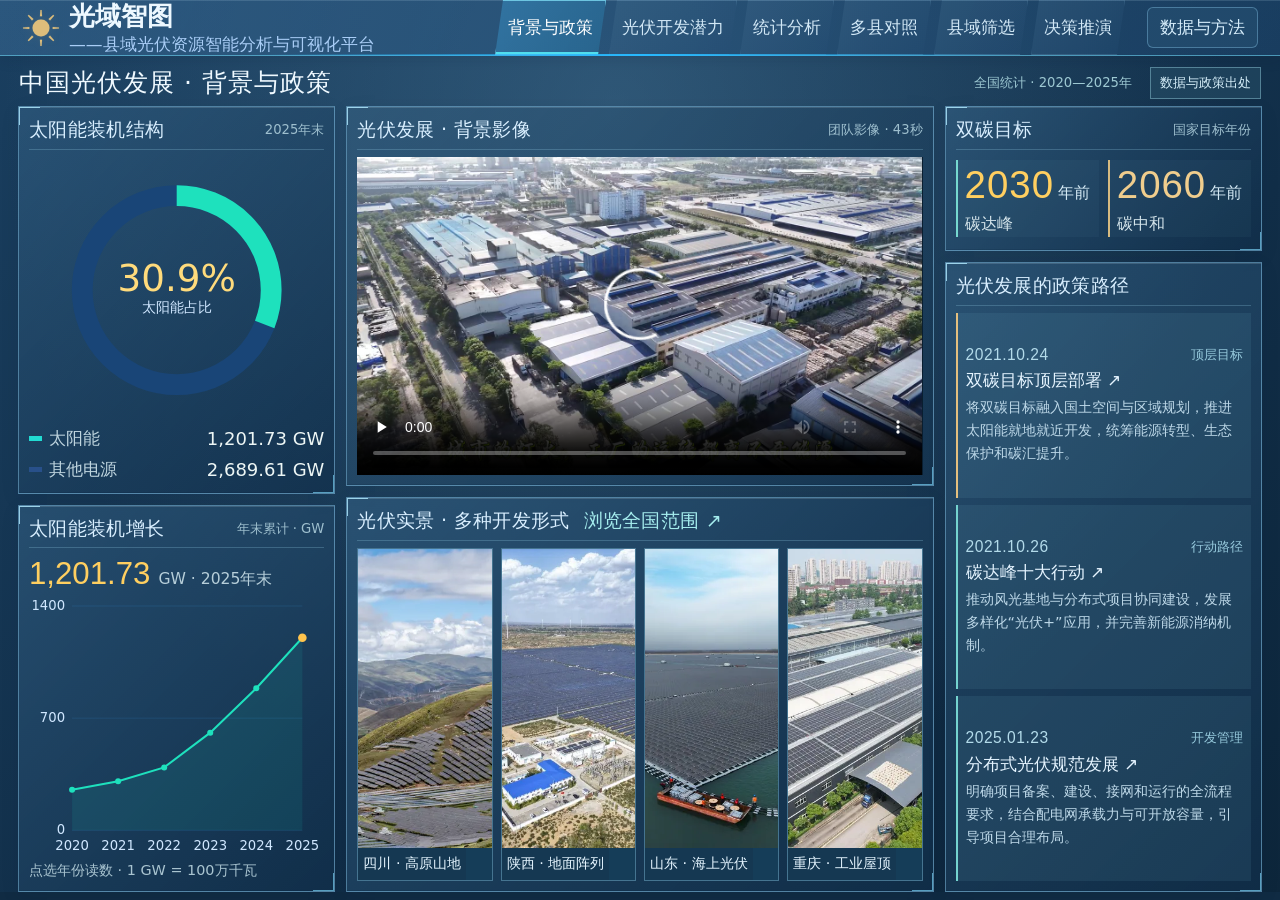
==== index.html @ 7abaf1e7 "Add evidence-based provincial development conclusions and mode-specific comparison descriptions" ====
<!doctype html><html lang="zh-CN" data-atlas-boot="loading"><head><script id="atlasBuild">window.ATLAS_BUILD={"runtime":"atlas-runtime-v47-441849f4bf1b.js","style":"atlas-ui-v47-8a2a28521002.css","manifest":"asset-manifest-v47-e815d8f55171.js","loader":"loader-v47-26247a8b2a6b.js"};</script><meta charset="utf-8"><meta name="viewport" content="width=device-width,initial-scale=1"><title>光域智图——县域光伏资源智能分析与可视化平台</title><meta name="description" content="光域智图——县域光伏资源智能分析与可视化平台：开发优先级、多指标地图、多县对照、实景案例与夜间灯光GDP估计。"><link rel="icon" href="data:image/svg+xml,%3Csvg xmlns='http://www.w3.org/2000/svg' viewBox='0 0 32 32'%3E%3Crect width='32' height='32' rx='8' fill='%23091322'/%3E%3Ccircle cx='16' cy='16' r='8' fill='%23ffb454'/%3E%3C/svg%3E"><script defer src="asset-manifest-v47-e815d8f55171.js"></script><script defer src="loader-v47-26247a8b2a6b.js"></script><style id="bootStyle">html[data-atlas-boot="loading"] body>header,html[data-atlas-boot="loading"] body>main{opacity:0!important;pointer-events:none!important}html[data-atlas-boot="loading"]{background:#153650}#atlasLoading{position:fixed!important;inset:0!important;width:100%!important;height:100dvh!important;z-index:10000!important;display:flex;align-items:center;justify-content:center;gap:16px;margin:0!important;padding:24px!important;box-sizing:border-box;background:linear-gradient(145deg,#285171,#112c43)!important;color:#e8f7ff;font:19.2px/1.7 'Microsoft YaHei',sans-serif}#atlasLoading[hidden]{display:none!important}#atlasLoading .loadingSun{font-size:36px;color:#ddbd7b}#retryAtlas{padding:8px 14px;border:1px solid #83b8d2;background:#2a5874;color:#eefaff}#retryAtlas[hidden]{display:none}</style><link rel="stylesheet" href="atlas-ui-v47-8a2a28521002.css"><link rel="preload" as="script" href="atlas-runtime-v47-441849f4bf1b.js"></head><body><div id="atlasLoading" class="atlasLoading" role="status"><span class="loadingSun" aria-hidden="true">☀</span><span id="loadStatus">正在准备全国图谱…</span><button id="retryAtlas" hidden>重新加载</button></div>
<header><a class="brand" href="./"><span class="sun">☀</span><span class="brandCopy"><strong>光域智图</strong><b>——县域光伏资源智能分析与可视化平台</b></span></a><nav aria-label="主导航"><a href="#contextSection">背景与政策</a><button id="atlasNav">地图与模型</button><button id="networkNav" hidden>区域关联</button></nav><button id="aboutBtn" class="quiet">数据与方法</button></header>
<main inert aria-busy="true"><section class="intro"><div><div class="eyebrow">SOLAR ATLAS / 03</div><h1>循光而行，因地而生。</h1><p>资源禀赋 × 区域发展 × 生态约束</p></div><div class="summary"><div><strong id="total">—</strong><span>当前有效县域</span></div><div><strong id="high">—</strong><span>最高优先级</span></div><div><strong id="mean">—</strong><span>平均协调度</span></div><div><strong>1,028</strong><span>所给保护区要素</span></div></div></section>
<div class="versionBar"><span><i></i>多源研究数据 · 非实时监测</span><label for="version">GDP 使用方案</label><select id="version"><option value="hybrid">统计 GDP 优先 · 灯光补缺</option></select><button id="modelJump">查看验证依据</button></div>
<section class="workspace" id="atlas"><aside class="left panel"><div class="eyebrow">01 / 指标图层</div><h2>多维度探索</h2><div id="metrics" class="metrics"></div><label for="province">地区范围</label><select id="province"><option value="">全国范围</option></select><label for="search">区县名称或代码</label><form id="searchForm"><input id="search" list="countyList" placeholder="如 门源县 / 632221" autocomplete="off"><button aria-label="查找区县" type="submit">定位</button></form><datalist id="countyList"></datalist><p id="searchStatus" class="subtle" aria-live="polite">选择县域可查看详情与近邻关系。</p><button id="reset" class="reset">返回全国</button></aside>
<section class="mapPanel"><div class="mapHeader"><div><div class="eyebrow" id="scopeName">中国 · 全国范围</div><h2 id="mapTitle">光伏开发优先级</h2><p id="mapSubtitle"></p></div><div class="segmented" role="group" aria-label="地图层级"><button id="countyMode" class="active">县域</button><button id="provinceMode">省级</button></div></div><div id="protectedControls" class="protectedControls" hidden><span>保护区呈现方式</span><div class="segmented"><button data-protected-view="footprint" class="active">实际边界</button><button data-protected-view="coverage">县域覆盖率</button></div></div><div class="overlayControls"><label><input type="checkbox" id="showLinks" checked>相似与近邻连线</label><label><input type="checkbox" id="showReserves">保护区边界</label><span id="geometryStatus" role="status"></span><span id="linkStatus">点击县域探索关系</span></div><div id="mapReading" class="mapReading" aria-live="polite"></div><div class="mapCanvas"><div class="orbital" aria-hidden="true"></div><svg id="map" viewBox="-12 -5 900 850" role="img" aria-label="中国县域光伏空间交互地图"><defs><pattern id="missing" width="6" height="6" patternUnits="userSpaceOnUse"><rect width="6" height="6" fill="#253246"/><path d="M0 6L6 0" stroke="#677589" stroke-width="1"/></pattern><filter id="linkGlow" x="-30%" y="-30%" width="160%" height="160%"><feGaussianBlur stdDeviation="1.8"/></filter></defs><g id="regions"></g><g id="outlines" pointer-events="none"></g><g id="reservesLayer" pointer-events="none"></g><g id="linksLayer" pointer-events="none"></g><g id="labelsLayer" pointer-events="none"></g></svg><div class="mapTools"><button id="zoomIn" aria-label="放大地图">+</button><button id="zoomOut" aria-label="缩小地图">−</button><button id="fit" aria-label="适应范围">⌖</button></div><div id="tooltip" role="status"></div><span class="mapNote">WGS84 / 所给区县边界<br>连线表示指标相似与距离关系，非输电线路</span></div><div class="legend"><div id="legendItems"></div><p id="legendNote"></p></div></section>
<aside class="right panel"><div class="eyebrow">02 / 地区画像</div><div id="detail"></div><div class="rankingHead"><h3 id="rankingTitle">当前指标 · 前五</h3><span>点击查看</span></div><div id="ranking"></div></aside></section>
<section class="bottom"><div class="panel distribution"><div class="sectionHeading"><div><div class="eyebrow">03 / 开发结构</div><h2>优先级分布</h2></div><span id="distributionCount"></span></div><div class="distributionBody"><svg id="donut" viewBox="0 0 180 180" aria-label="优先级占比环图"></svg><div id="distribution"></div></div><p class="subtle">分级阈值来自当前版本全样本，地区筛选不重新分级。</p></div><div class="panel relation"><div class="sectionHeading"><div><div class="eyebrow">04 / 空间关联</div><h2 id="relationTitle">相似与近邻关系</h2></div><button class="textButton" id="networkExplain">计算方法</button></div><div id="relationList"></div><p class="subtle">强度 = 65% 指标相似度 + 35% 距离接近度。候选近邻中的前四。</p></div><div class="panel scatterPanel"><div class="sectionHeading"><div><div class="eyebrow">05 / 系统协调</div><h2>协调与优先级</h2></div></div><div class="plotWrap"><svg id="scatter" viewBox="0 0 560 220" aria-label="协调度与综合得分散点图"></svg></div><p class="subtle">横轴：协调度 D　纵轴：综合得分　点击查看县域。</p></div></section>
<section class="contextSection panel" id="contextSection" aria-labelledby="contextTitle">
<div class="contextHead"><div><div class="eyebrow">06 / 从国家目标，到县域选择</div><h2 id="contextTitle">每一束光，都需要合适的落点。</h2><p>将能源转型的宏观命题，转化为可以比较、追溯和讨论的空间证据。</p></div><span class="contextStamp">RESEARCH<br>CONTEXT / 2026</span></div>
<div class="contextGrid"><div class="missionVisual"><span class="microLabel">研究背景 · 三重考量</span><svg viewBox="0 0 460 285" role="img" aria-label="太阳资源、区域发展与生态边界共同作用于县域选择的概念图；线条不表示定量关系"><defs><radialGradient id="contextHalo"><stop stop-color="#d3ba7b" stop-opacity=".17"/><stop offset="1" stop-color="#d3ba7b" stop-opacity="0"/></radialGradient></defs><circle cx="230" cy="145" r="140" fill="url(#contextHalo)"/><g fill="none" stroke="#72a79e" stroke-opacity=".26"><ellipse cx="230" cy="145" rx="175" ry="74"/><ellipse cx="230" cy="145" rx="175" ry="74" transform="rotate(60 230 145)"/><ellipse cx="230" cy="145" rx="175" ry="74" transform="rotate(-60 230 145)"/><path d="M230 40L365 220H95Z" stroke-dasharray="3 6"/></g><g fill="#0e2130" stroke="#789c9c"><circle cx="230" cy="40" r="27"/><circle cx="365" cy="220" r="27"/><circle cx="95" cy="220" r="27"/></g><g fill="#ffcf8b" text-anchor="middle" font-size="12"><text x="230" y="44">资源</text><text x="365" y="224">发展</text><text x="95" y="224">生态</text></g><circle cx="230" cy="145" r="47" fill="#182b36" stroke="#d3ba7b"/><text x="230" y="142" text-anchor="middle" fill="#f8e0b6" font-size="18">县域选择</text><text x="230" y="162" text-anchor="middle" fill="#8faabc" font-size="10" letter-spacing="2">SPATIAL DECISION</text></svg><p>概念示意 · 非定量网络</p></div>
<div class="missionCopy"><div class="storyTabs" role="tablist" aria-label="研究叙事"><button role="tab" id="storyTab0" aria-selected="true" aria-controls="storyPanel" data-story="0">背景</button><button role="tab" id="storyTab1" aria-selected="false" aria-controls="storyPanel" tabindex="-1" data-story="1">目的</button><button role="tab" id="storyTab2" aria-selected="false" aria-controls="storyPanel" tabindex="-1" data-story="2">决策路径</button></div><div id="storyPanel" role="tabpanel" aria-labelledby="storyTab0" tabindex="0"></div></div></div>
<div class="policyHeading"><div><div class="eyebrow">POLICY LANDMARKS</div><h3>政策坐标</h3></div><span>历史政策节点精选</span></div>
<div class="policyTimeline"><a target="_blank" rel="noopener" href="https://app.www.gov.cn/govdata/gov/202110/24/477377/article.html"><time>2021 / 09</time><span class="policyDot"></span><small>顶层设计</small><h4>碳达峰碳中和工作意见</h4><p>将绿色低碳发展融入区域布局，统筹能源转型与生态保护。</p><em>中共中央、国务院 · 查看原文 ↗</em></a><a target="_blank" rel="noopener" href="https://app.www.gov.cn/govdata/gov/202110/26/477466/article.html"><time>2021 / 10</time><span class="policyDot"></span><small>行动部署</small><h4>2030 年前碳达峰行动方案</h4><p>推进能源绿色低碳转型，因地制宜开展太阳能开发利用。</p><em>国务院 · 查看原文 ↗</em></a><a target="_blank" rel="noopener" href="https://www.nea.gov.cn/20250123/112c5b199c5f45dd8e7ac93c9f5e4eaf/c.html"><time>2025 / 01</time><span class="policyDot"></span><small>开发管理</small><h4>分布式光伏发电开发建设管理办法</h4><p>规范分布式光伏开发建设管理，推动高质量发展。</p><em>国家能源局 · 查看原文 ↗</em></a></div>
<div class="targetHorizon"><div><small>国家目标</small><strong>2030<span>年前 · 碳达峰</span></strong></div><div class="horizonLine" aria-hidden="true"><i></i><i></i></div><div><small>双碳远景</small><strong>2060<span>年前 · 碳中和</span></strong></div><p>目标依据：2021 年碳达峰碳中和工作意见。图谱提供县域条件比较，连接资源评估、生态约束与候选筛选。</p></div>
</section>
<section class="modelSection panel" id="modelSection"><div class="sectionHeading"><div><div class="eyebrow">07 / 可验证的模型更新</div><h2>夜间灯光 GDP 估计</h2><p>在未参与训练的地区，模型表现如何？</p></div><span class="badge" id="chosenModel"></span></div><div class="modelGrid"><div><div class="modelStats" id="modelStats"></div><div class="tableWrap"><table><thead><tr><th>模型</th><th>分组 CV R²</th><th>留出 R²</th><th>留出 MAE</th></tr></thead><tbody id="modelTable"></tbody></table></div><p class="subtle" id="modelSample"></p></div><div><svg id="modelPlot" viewBox="0 0 440 265" aria-label="独立留出集GDP观测与预测散点图"></svg><p class="subtle">观测与预测（亿元，对数刻度）；虚线为预测等于观测。</p></div></div><div class="methodStrip"><span>01　地级市分组留出</span><span>02　五折选择模型</span><span>03　独立地区验证</span><span>04　重算协调与优先级</span></div><p class="modelCaveat">R² 按 log(1+GDP) 计算；MAE 使用原 GDP 单位（亿元）。预测是灯光、面积与位置的模型估计，不替代统计真值。保留已有统计 GDP，仅补缺失与零值；县域详情标明 GDP 来源。</p></section>
<footer><span>逐光 · 县域光伏开发空间可视化</span><span id="coverage"></span><button id="footerAbout">数据来源与口径</button></footer></main>
<dialog id="about"><div class="dialogHead"><h2>数据与计算方法</h2><button id="closeAbout" aria-label="关闭数据说明">×</button></div><div class="dialogBody" id="aboutBody"></div></dialog><noscript>请启用 JavaScript 以使用交互图谱。</noscript></body></html>
---- atlas-ui-v47-8a2a28521002.css ----
@charset "UTF-8";
:root{color-scheme:dark;--bg:#080f1b;--panel:#101c2c;--line:#253245;--muted:#99aabd;--text:#eaf1f7;--gold:#ffbb60;--blue:#68c5d5}*{box-sizing:border-box}body{margin:0;background:var(--bg);color:var(--text);font-family:"Microsoft YaHei","PingFang SC",system-ui,sans-serif;font-size:19.2px}button,input,select{font:inherit}button{cursor:pointer;color:inherit;border:1px solid var(--line);background:#172437;border-radius:6px}button:hover{background:#27394d}button:focus-visible,input:focus-visible,select:focus-visible,a:focus-visible{outline:2px solid var(--gold);outline-offset:3px}header{height:78px;border-bottom:1px solid var(--line);display:flex;align-items:center;gap:30px;padding:0 36px}.brand{display:flex;align-items:center;gap:13px;color:var(--text);text-decoration:none;font-size:30px;font-weight:700}.brand b{font-size:18px;font-weight:400;border-left:1px solid #465063;margin-left:15px;padding-left:15px}.sun{font-size:43.2px;color:var(--gold)}.edition{margin-left:auto;letter-spacing:2px;font-size:15.6px;color:var(--gold)}.edition span{color:var(--muted);margin-left:18px;letter-spacing:0}.quiet{padding:9px 16px;background:transparent;font-size:16.8px}main{max-width:1800px;margin:auto;padding:32px 36px 0}.intro{display:flex;align-items:center;justify-content:space-between;gap:25px;margin-bottom:30px}.eyebrow{color:var(--gold);font-size:14.4px;letter-spacing:2px;margin-bottom:12px}h1{font-size:40.8px;letter-spacing:2px;font-weight:500;margin:0 0 12px}p{line-height:1.7;margin:0;color:var(--muted)}.intro p{font-size:16.8px}.summary{display:flex;gap:38px}.summary>div{border-left:1px solid var(--line);padding-left:25px}.summary strong{display:block;font-size:38.4px;font-weight:500;font-variant-numeric:tabular-nums}.summary span{font-size:15.6px;display:block;color:var(--muted);margin-top:7px}.workspace{display:grid;grid-template-columns:225px minmax(340px,1fr) 290px;border:1px solid var(--line);border-radius:12px;overflow:hidden;background:#0c1625}.panel{padding:22px;background:var(--panel)}h2{font-size:21.6px;font-weight:500;margin:0 0 18px}h3{font-size:18px;font-weight:500}.left{border-right:1px solid var(--line)}.metrics{display:grid;gap:9px;margin:22px 0}.metrics button{text-align:left;padding:13px 14px;background:transparent}.metrics button span{display:block;font-size:18px}.metrics small{display:block;font-size:14.4px;color:var(--muted);margin-top:6px}.metrics button.active{border-color:#c58a41;background:#332b23;box-shadow:inset 3px 0 var(--gold)}.metrics button.active span{color:#ffcb85}label{display:block;font-size:15.6px;color:var(--muted);margin:18px 0 9px}select,input{width:100%;min-width:0;background:#0b1625;border:1px solid #334256;color:var(--text);padding:11px 9px;border-radius:5px;font-size:16.8px}form{display:flex;gap:5px}form button{padding:0 8px;font-size:15.6px;flex-shrink:0}.subtle{font-size:14.4px;color:var(--muted);margin-top:12px;line-height:1.7}.scope{border-top:1px solid var(--line);margin-top:24px;padding-top:20px}.scope span{color:var(--muted);font-size:14.4px}.scope strong{display:block;font-size:18px;margin:8px 0}.scope p{font-size:14.4px}.reset{margin-top:18px;padding:9px 12px;font-size:15.6px;width:100%;background:transparent}.mapPanel{display:flex;flex-direction:column;min-width:0;background:radial-gradient(ellipse at 45% 40%,#162b3c 0,#0c1625 70%)}.mapHeader{display:flex;justify-content:space-between;align-items:start;padding:22px 22px 0;gap:12px}.mapHeader h2{margin-bottom:5px}.mapHeader p{font-size:14.4px}.segmented{display:flex;border:1px solid #364154;border-radius:6px;padding:3px;flex-shrink:0}.segmented button{padding:6px 12px;border:0;background:transparent;font-size:15.6px}.segmented .active{background:#344353;color:var(--gold)}.mapCanvas{position:relative;flex:1;min-height:460px;overflow:hidden}#map{width:100%;height:100%;min-height:460px;max-height:650px;display:block;touch-action:none}.county{stroke:#101d2c;stroke-width:.32;vector-effect:non-scaling-stroke;cursor:pointer;transition:fill .25s}.province{stroke:#59707b;stroke-width:.7;vector-effect:non-scaling-stroke;cursor:pointer}.county:hover,.province:hover{filter:brightness(1.35);stroke:#fff;stroke-width:1}.selected{stroke:#fff!important;stroke-width:1.7!important;filter:brightness(1.22)}.outline{fill:none;stroke:#819ba2;stroke-width:.65;vector-effect:non-scaling-stroke;opacity:.65}.mapTools{position:absolute;top:24px;right:16px;display:grid;gap:5px}.mapTools button{width:33px;height:33px;font-size:24px;background:#102031dd}.mapNote{position:absolute;bottom:13px;left:22px;font-size:13.2px;line-height:1.7;color:#8599af;pointer-events:none}#tooltip{position:absolute;display:none;z-index:3;pointer-events:none;padding:10px 14px;border:1px solid #546070;border-radius:6px;background:#0a1322f2;font-size:15.6px;line-height:1.8;box-shadow:0 6px 30px #0008}.legend{padding:15px 22px 18px;border-top:1px solid #243345}.legend>div{display:flex;flex-wrap:wrap;gap:12px}.legend span{font-size:14.4px;color:#c0ceda;display:inline-flex;align-items:center;gap:6px}.legend i{width:17px;height:9px;border-radius:2px;display:inline-block}.legend p{font-size:13.2px;margin-top:9px}.right{border-left:1px solid var(--line)}.detailLocation{font-size:14.4px;color:var(--muted);margin:17px 0 7px}.detailTitle{font-size:31.2px;margin:0 0 10px;letter-spacing:1px}.badge{display:inline-block;font-size:14.4px;padding:5px 9px;background:#423426;color:#ffd296;border:1px solid #685138;border-radius:4px}.detailScore{display:flex;gap:20px;margin:24px 0}.detailScore strong{font-size:34.8px;font-weight:500;display:block;font-variant-numeric:tabular-nums}.detailScore span{font-size:14.4px;color:var(--muted);display:block;margin-top:6px}.indicator{margin:16px 0}.indicator>div{display:flex;justify-content:space-between;font-size:14.4px;margin-bottom:8px;color:#b7c9d9}.indicator b{font-weight:400;color:#ecf3fa}.track{height:5px;background:#273649;border-radius:3px;overflow:hidden}.track i{height:100%;display:block;background:#76bbbd}.detailNote{font-size:14.4px;line-height:1.8;margin:15px 0}.rankingHead{display:flex;align-items:center;justify-content:space-between;border-top:1px solid var(--line);margin-top:23px;padding-top:9px}.rankingHead span{font-size:13.2px;color:var(--muted)}.rank{display:flex;align-items:center;width:100%;text-align:left;border:0;background:transparent;border-radius:3px;gap:10px;padding:10px 0;font-size:15.6px}.rank em{font-size:14.4px;color:var(--gold);font-style:normal;width:19px}.rank span{flex:1;white-space:nowrap;overflow:hidden;text-overflow:ellipsis}.rank b{font-weight:400;font-size:14.4px;color:#c5d6e3;font-variant-numeric:tabular-nums}.bottom{display:grid;grid-template-columns:1fr 1.4fr;gap:18px;margin-top:18px}.bottom>.panel{border:1px solid var(--line);border-radius:10px}.sectionHeading{display:flex;justify-content:space-between;gap:15px;align-items:center}.sectionHeading h2{margin-bottom:5px}.sectionHeading>span{font-size:14.4px;color:var(--muted)}#distribution{display:flex;gap:14px;height:136px;align-items:end;margin-top:15px}.distItem{flex:1;display:flex;flex-direction:column;align-items:center;justify-content:end;gap:7px;height:100%}.distItem b{font-size:15.6px;font-weight:400}.distItem i{width:80%;min-height:2px;border-radius:3px 3px 0 0;opacity:.9}.distItem span{font-size:14.4px;color:var(--muted)}.plotWrap{height:165px;margin-top:10px}#scatter{width:100%;height:100%}#scatter circle{cursor:pointer}#scatter circle:hover{r:5;stroke:white;stroke-width:1}footer{display:flex;align-items:center;justify-content:space-between;gap:20px;padding:25px 0;color:#8799ad;font-size:14.4px}footer button{background:transparent;border:0;font-size:14.4px;color:var(--gold)}dialog{width:min(760px,92vw);max-height:85vh;padding:0;background:#101c2c;color:var(--text);border:1px solid #415166;border-radius:12px}dialog::backdrop{background:#020812cb;backdrop-filter:blur(4px)}.dialogHead{display:flex;align-items:center;justify-content:space-between;padding:22px;border-bottom:1px solid var(--line)}.dialogHead h2{margin:0}.dialogHead button{font-size:27.6px;width:35px;height:35px}.dialogBody{padding:22px;overflow:auto}.dialogBody h3{color:var(--gold);margin-top:25px}.dialogBody p{font-size:16.8px;margin:10px 0}.dialogBody details{font-size:16.8px;color:var(--muted);margin-top:25px}.dialogBody summary{cursor:pointer}.empty{color:var(--muted);font-size:16.8px;line-height:1.8}
@media(min-width:1550px){.workspace{grid-template-columns:250px minmax(400px,1fr) 320px}.mapCanvas{min-height:560px}}@media(max-width:1150px){main{padding:24px 18px 0}header{padding:0 20px}.workspace{grid-template-columns:190px minmax(320px,1fr) 240px}.panel{padding:17px}.summary{gap:17px}.summary>div{padding-left:17px}h1{font-size:33.6px}.summary strong{font-size:32.4px}.mapHeader{padding:18px 15px 0}}@media(max-width:900px){.workspace{grid-template-columns:190px 1fr}.right{grid-column:1/-1;border-left:0;border-top:1px solid var(--line);display:grid;grid-template-columns:1fr 1fr;gap:15px}.right>.eyebrow{grid-column:1/-1;margin:0}.right .rankingHead{display:none}#ranking{padding-top:15px}.intro{align-items:start;flex-direction:column}.summary{width:100%;justify-content:space-between}.summary>div:first-child{padding-left:0;border:0}.edition{display:none}header .quiet{margin-left:auto}.bottom{grid-template-columns:1fr 1fr}.detailScore{margin:16px 0}}@media(max-width:620px){header{height:68px;padding:0 14px}.brand{font-size:27.6px}.brand b{font-size:14.4px;margin-left:7px;padding-left:7px}.quiet{font-size:14.4px;padding:8px}main{padding:23px 12px 0}.intro{margin-bottom:22px}h1{font-size:33.6px}.intro p{font-size:15.6px}.summary strong{font-size:30px}.summary span{font-size:13.2px}.workspace{display:block}.left{border:0;padding:15px}.left>.eyebrow,.left>h2,.scope,.reset{display:none}.metrics{grid-template-columns:1fr 1fr;margin:0 0 14px;gap:8px}.metrics button{padding:9px 10px}.metrics button span{font-size:16.8px}.metrics small{font-size:13.2px}.left label{margin-top:10px}.mapPanel{border-top:1px solid var(--line)}.mapCanvas,#map{min-height:400px;height:440px}.mapHeader{gap:5px}.mapHeader h2{font-size:19.2px}.segmented button{padding:6px 10px}.right{display:block}.right>.eyebrow{margin-bottom:10px}.rankingHead{display:flex!important}.bottom{grid-template-columns:1fr}footer{flex-direction:column;gap:10px;text-align:center}.legend>div{gap:9px}.detailTitle{font-size:30px}.sectionHeading>span{font-size:13.2px}}@media(prefers-reduced-motion:reduce){*{transition:none!important}}
/* Spatial observatory theme: original navy, teal and amber palette retained. */
html{scroll-behavior:smooth}body{background-color:#080f1b;background-image:radial-gradient(ellipse at 50% 0,#1e3c502e,transparent 55%),linear-gradient(#172b3b25 1px,transparent 1px),linear-gradient(90deg,#172b3b25 1px,transparent 1px);background-size:auto,48px 48px,48px 48px}header{height:82px;background:linear-gradient(180deg,#101f30e6,#080f1bcc);border-bottom-color:#395366;position:relative;gap:22px}header:after{content:'';height:2px;width:24%;position:absolute;bottom:-1px;left:38%;background:linear-gradient(90deg,transparent,#ffbb60,transparent)}header nav{display:flex;align-items:center;gap:8px;margin-left:auto}header nav button,header nav a{color:#b7c9d9;padding:12px 18px;font-size:16.8px;text-decoration:none;background:transparent;border:0;border-radius:0}header nav .navActive{color:#ffcb85;box-shadow:inset 0 -2px #b98b4f;background:linear-gradient(0deg,#9d763619,transparent)}main{max-width:1900px;padding:26px 28px 0}.intro{margin-bottom:22px}.intro h1{font-size:36px;letter-spacing:3px}.intro .eyebrow{font-size:14.4px;letter-spacing:4px;margin-bottom:10px}.intro p{font-size:16.8px;color:#98aabb}.summary{gap:24px}.summary strong{font-family:Bahnschrift,"Segoe UI",sans-serif;font-size:38.4px;letter-spacing:1px}.summary span{font-size:15.6px}.summary>div{padding-left:22px}.versionBar{display:flex;align-items:center;gap:14px;margin-bottom:17px;color:#9bacbd;font-size:15.6px}.versionBar>span{margin-right:auto;display:flex;align-items:center;gap:9px}.versionBar i{width:6px;height:6px;background:#ffbb60;box-shadow:0 0 10px #ffbb6050}.versionBar label{margin:0;font-size:15.6px}.versionBar select{width:260px;padding:9px 11px;font-size:15.6px}.versionBar button{font-size:15.6px;background:transparent;padding:8px 12px}.workspace{border:0;overflow:visible;background:transparent;gap:14px;grid-template-columns:218px minmax(420px,1fr) 294px;align-items:stretch}.panel,.mapPanel{position:relative;border:1px solid #354b5c;border-radius:3px;background:linear-gradient(135deg,#142637ed,#0e1a2aee);box-shadow:inset 0 0 26px #050e1835,0 8px 24px #0000001a}.panel:before,.mapPanel:before{content:'';position:absolute;inset:-1px;pointer-events:none;background:linear-gradient(#bb995e,#bb995e) left top/18px 2px no-repeat,linear-gradient(#bb995e,#bb995e) left top/2px 18px no-repeat,linear-gradient(#6d9399,#6d9399) right bottom/18px 2px no-repeat,linear-gradient(#6d9399,#6d9399) right bottom/2px 18px no-repeat;opacity:.8}.panel{padding:19px}.left,.right{border:1px solid #354b5c}.left h2{font-size:20.4px;margin-bottom:16px}.metrics{gap:4px;margin:12px 0 16px}.metrics button{display:flex;align-items:center;gap:10px;padding:10px 9px;border-color:transparent;border-radius:2px}.metrics button span{font-size:16.8px}.metrics button em{font-family:Bahnschrift,sans-serif;font-style:normal;color:#6e869a;font-size:14.4px;letter-spacing:1px}.metrics button.active{background:linear-gradient(90deg,#70502d55,#332b2320);border-color:#8266447a;box-shadow:inset 2px 0 var(--gold)}.metrics button.active em{color:#ffbb60}.left label{font-size:15.6px;margin-top:13px}.left input,.left select{font-size:15.6px;padding:10px 8px}.left .subtle{font-size:14.4px}.reset{margin-top:12px}.mapPanel{overflow:hidden;background:radial-gradient(ellipse at 50% 43%,#193345b0,#0b1725 73%);display:flex;flex-direction:column}.mapHeader{padding:22px 22px 0}.mapHeader .eyebrow{font-size:13.2px;margin-bottom:8px;color:#88a7b3;letter-spacing:2px}.mapHeader h2{font-size:24px;letter-spacing:1px}.mapHeader p{font-size:14.4px;line-height:1.7}.overlayControls{display:flex;flex-wrap:wrap;gap:10px 18px;align-items:center;padding:16px 22px 0}.overlayControls label{display:flex;align-items:center;gap:7px;margin:0;font-size:14.4px;color:#b5c5d2;cursor:pointer}.overlayControls input{width:13px;height:13px;margin:0;accent-color:#d3ba7b}.overlayControls>span{font-size:13.2px;color:#7493a6;margin-left:auto}.mapCanvas{min-height:470px;flex:1;background-image:radial-gradient(#65889830 .7px,transparent .7px);background-size:18px 18px;isolation:isolate}#map{position:relative;z-index:1;min-height:470px;max-height:none;height:100%;filter:drop-shadow(0 7px 5px #0007)}.orbital{position:absolute;width:85%;height:40%;border:1px solid #547f8b20;border-radius:50%;left:7%;bottom:18%;transform:rotate(-8deg);box-shadow:0 0 0 28px #547f8b08,0 0 0 55px #547f8b08,0 0 90px #d3ba7b07;pointer-events:none}.mapTools{z-index:2}.mapTools button{border-color:#3c5464;border-radius:3px}.mapNote{z-index:2;font-size:13.2px;color:#93aaba}.county{stroke:#102330;stroke-width:.4}.province{stroke:#97b8be;stroke-width:.7}.outline{stroke:#789da2;stroke-width:.55;opacity:.72}.selected{stroke:#fff0b3!important;filter:brightness(1.2)}.reserveShape{fill:#72a79e33;stroke:#a7d5d0;stroke-width:.65;vector-effect:non-scaling-stroke}.relationGlow{fill:none;stroke:#ffbb60;stroke-width:5;filter:url(#linkGlow);vector-effect:non-scaling-stroke}.relationLine{fill:none;stroke:#ffe0a4;stroke-width:1;vector-effect:non-scaling-stroke;stroke-dasharray:4 2}.relationNode{fill:#ffe3a7;stroke:#fff1d1;stroke-width:.3;filter:drop-shadow(0 0 3px #ffbb60)}.mapLabel{fill:#fbe7bf;font-size:12px;paint-order:stroke;stroke:#112335;stroke-width:3px;stroke-linejoin:round}.legend{background:#0d1a28bb;border-color:#344c5e;padding:14px 20px}.legend>div{gap:8px 13px}.legend span{font-size:13.2px}.legend p{font-size:13.2px;color:#8fa9bb}.missingKey{background:repeating-linear-gradient(135deg,#253246 0 3px,#677589 3px 4px)}.detailLocation{line-height:1.7;font-size:14.4px;margin-top:13px}.detailTitle{font-size:27.6px;line-height:1.5}.detailScore{margin:20px 0;gap:30px}.detailScore strong{font-family:Bahnschrift,"Segoe UI",sans-serif;font-size:33.6px}.selectedMetric{display:flex;align-items:center;justify-content:space-between;margin-top:18px;padding:14px 0;border-bottom:1px solid #354a5a}.selectedMetric span{font-size:15.6px;color:#9eb3c4}.selectedMetric strong{font-size:30px;font-family:Bahnschrift,sans-serif;color:#ffce87}.indicator{margin:14px 0}.indicator>div{font-size:14.4px}.indicator .track{height:4px}.gdpEstimate{padding:13px;background:#0b1828;border-left:2px solid #82aba6}.gdpEstimate span{font-size:14.4px;color:#a8becd;display:block}.gdpEstimate b{display:block;font-family:Bahnschrift,sans-serif;font-size:26.4px;font-weight:500;margin:7px 0}.gdpEstimate small{font-size:13.2px;color:#8da5b8}.rankingHead{margin-top:17px}.rankingHead h3{font-size:15.6px;line-height:1.6}.rank{padding:9px 0}.rank b{font-size:14.4px}.rank span{font-size:15.6px}.bottom{grid-template-columns:1fr 1fr 1.15fr;gap:14px;margin-top:14px}.bottom>.panel{border-color:#354b5c;border-radius:3px}.sectionHeading .eyebrow{font-size:13.2px;letter-spacing:2px;margin-bottom:8px}.sectionHeading h2{font-size:20.4px}.sectionHeading p{font-size:16.8px}.sectionHeading>span{font-size:14.4px}.distributionBody{display:flex;align-items:center;gap:12px;min-height:190px}#donut{width:43%;max-width:170px;flex-shrink:0}#distribution{display:block;flex:1;height:auto;margin:15px 0}.distLine{display:flex;gap:8px;align-items:center;margin:12px 0;font-size:14.4px}.distLine>i{width:7px;height:7px;border-radius:1px}.distLine span{color:#9bb3c3}.distLine b{font-weight:400;margin-left:auto}.distLine small{font-size:13.2px;color:#8299ad;min-width:37px;text-align:right}.textButton{border:0;background:transparent;color:#c5b389;font-size:14.4px;padding:0}.relationRow{display:flex;width:100%;gap:12px;align-items:center;border:0;border-radius:0;border-bottom:1px solid #2b40504d;background:transparent;padding:12px 0;text-align:left}.relationRow span{font-size:15.6px;flex:1;min-width:0;white-space:nowrap;overflow:hidden;text-overflow:ellipsis}.relationRow small{display:block;font-size:13.2px;color:#849eaf;margin-top:5px}.relationRow>i{height:3px;background:#2b4050;width:48px;flex-shrink:0}.relationRow>i b{display:block;height:100%;background:#d3ba7b}.relationRow strong{font-size:15.6px;font-weight:400;color:#ffce87}.relation .subtle{font-size:13.2px}.plotWrap{height:182px}.modelSection{margin-top:14px;padding:26px;scroll-margin-top:20px}.modelSection>.sectionHeading h2{font-size:28.8px}.modelGrid{display:grid;grid-template-columns:1.3fr 1fr;gap:40px;margin-top:22px}.modelStats{display:flex;gap:34px;margin-bottom:22px}.modelStats span{font-size:14.4px;color:#8da8ba;display:block}.modelStats strong{display:block;font-family:Bahnschrift,sans-serif;font-size:37.2px;font-weight:500;margin:9px 0 5px;color:#ffe1b0}.modelStats em{font-size:14.4px;font-style:normal;margin-left:7px;color:#b6c4ce}.modelStats small{font-size:14.4px;color:#8da8ba}.tableWrap{overflow-x:auto}table{border-collapse:collapse;width:100%;font-size:15.6px}th{text-align:right;color:#8da8ba;font-size:14.4px;font-weight:400;background:#12293a}th:first-child,td:first-child{text-align:left}td,th{padding:12px 10px;border-bottom:1px solid #2c44524a}td{text-align:right;font-variant-numeric:tabular-nums}.chosen{background:#58442733;color:#fbd394}#modelPlot{width:100%;height:310px}.methodStrip{display:flex;gap:14px;margin-top:24px;border-top:1px solid #344b5d;padding-top:20px}.methodStrip span{flex:1;color:#8faabc;font-size:15.6px;border-left:2px solid #857853;padding-left:13px}.modelCaveat{font-size:14.4px;margin-top:20px;color:#8ba1b3;line-height:1.9}.dialogBody a{color:#f4cb8d}.dialogBody h3{line-height:1.7}.dialogBody p{line-height:1.9}.bottom .subtle{font-size:13.2px}.eyebrow{color:#d6b77f}footer{font-size:14.4px}
@media(min-width:1550px){.workspace{grid-template-columns:230px minmax(450px,1fr) 315px}.mapCanvas,#map{min-height:530px}.panel{padding:21px}.metrics button{padding:10px 12px}.metrics button span{font-size:18px}.mapHeader h2{font-size:27.6px}}@media(max-width:1190px){main{padding:24px 16px 0}.workspace{grid-template-columns:195px minmax(300px,1fr) 255px;gap:10px}.panel{padding:15px}.summary{gap:13px}.summary>div{padding-left:14px}.summary strong{font-size:33.6px}.intro h1{font-size:30px}header{padding:0 20px}.brand b{font-size:15.6px}header nav button,header nav a{padding:10px 9px;font-size:15.6px}.mapHeader{padding:18px 16px 0}.overlayControls{padding:12px 16px 0}.bottom{grid-template-columns:1fr 1fr;gap:10px}.scatterPanel{grid-column:1/-1}.scatterPanel .plotWrap{height:220px}.modelGrid{gap:20px}.modelStats{gap:20px}.modelStats strong{font-size:31.2px}.modelSection{padding:22px}.distributionBody{min-height:210px}}@media(max-width:950px){.workspace{grid-template-columns:195px 1fr}.right{grid-column:1/-1;display:grid;grid-template-columns:1.4fr 1fr;gap:15px;border:1px solid #354b5c}.right>.eyebrow{grid-column:1/-1}.right .rankingHead{display:none}.intro{flex-direction:column;gap:20px;align-items:stretch}.summary{justify-content:space-between}.summary>div:first-child{border:0;padding-left:0}.modelGrid{grid-template-columns:1fr}.modelGrid #modelPlot{height:300px}.versionBar>span{font-size:13.2px}.versionBar label{display:none}.versionBar select{width:230px}.methodStrip{flex-wrap:wrap}.methodStrip span{flex-basis:40%}header nav{gap:1px}.brand b{display:none}.mapCanvas,#map{height:590px;min-height:500px}#modelSection .sectionHeading{align-items:start;gap:15px}.mapPanel{min-width:0}}
@media(max-width:620px){header{height:auto;min-height:70px;flex-wrap:wrap;padding:12px 15px;gap:7px}.brand{font-size:28.8px}header nav{order:3;width:100%;justify-content:space-between;border-top:1px solid #263d4c;margin-top:7px;padding-top:5px}header nav button,header nav a{font-size:15.6px;padding:7px 16px}header .quiet{font-size:14.4px;margin-left:auto}.intro h1{font-size:32.4px}.summary{gap:9px;flex-wrap:wrap}.summary>div{padding-left:10px}.summary strong{font-size:27.6px}.summary span{font-size:12px}.versionBar{gap:8px;flex-wrap:wrap}.versionBar>span{width:100%;margin-bottom:3px}.versionBar select{flex:1;width:auto}.versionBar button{font-size:14.4px;padding:8px}.workspace{display:block}.left{padding:15px}.left>h2,.left>.eyebrow{display:none}.metrics{grid-template-columns:1fr 1fr;gap:5px;margin:0}.metrics button{padding:9px 6px;gap:6px;border-color:#294052}.metrics button span{font-size:15.6px}.metrics button em{font-size:13.2px}.left label{margin-top:13px}.left .reset{display:block}.mapPanel{margin-top:12px}.mapHeader{padding:18px 15px 0}.mapHeader h2{font-size:21.6px}.mapHeader p{font-size:13.2px}.mapHeader .eyebrow{font-size:12px}.overlayControls{gap:10px;padding:13px 15px 0}.overlayControls>span{width:100%;margin:0}.mapCanvas,#map{height:460px;min-height:460px}.mapNote{font-size:12px;left:15px;bottom:10px}.legend{padding:13px 15px}.legend span{font-size:12px}.legend p{font-size:13.2px}.right{margin-top:12px;display:block;padding:18px}.right>.eyebrow{margin-bottom:10px}.detailTitle{font-size:30px}.right .rankingHead{display:flex}.indicator>div{font-size:15.6px}.detailLocation,.detailNote{font-size:15.6px}.bottom{grid-template-columns:1fr;margin-top:12px;gap:12px}.scatterPanel{grid-column:auto}.bottom .panel{padding:20px}.modelSection{padding:20px;margin-top:12px}.modelSection>.sectionHeading{display:block}.modelSection .badge{margin-top:14px}.modelStats{gap:17px;flex-wrap:wrap}.modelStats strong{font-size:28.8px}.modelStats span,.modelStats small{font-size:13.2px}.modelGrid{margin-top:18px}.modelGrid #modelPlot{height:auto}.methodStrip{gap:18px}.methodStrip span{font-size:14.4px}.tableWrap td,.tableWrap th{font-size:13.2px;padding:10px 6px}footer{font-size:13.2px}.distributionBody{min-height:180px}#donut{width:46%}}
@media(prefers-reduced-motion:reduce){html{scroll-behavior:auto}*{animation:none!important;transition:none!important}}
/* Keep interactive geometry out of offscreen SVG filter surfaces. */
#map{filter:none}.county,.province{transition:none}.county:hover,.province:hover,.selected{filter:none}.relationGlow{filter:none;stroke-width:3;opacity:.18}.relationNode{filter:none}
.contextSection{margin-top:18px;padding:34px;scroll-margin-top:20px;background:radial-gradient(ellipse at 12% 35%,#31515335,transparent 50%),linear-gradient(120deg,#132534,#0d1928);overflow:hidden}
.contextHead{display:flex;justify-content:space-between;gap:24px}.contextHead h2{font-size:34.8px;font-weight:500;letter-spacing:2px;margin:12px 0}.contextHead p{font-size:16.8px;color:#93aebe;line-height:1.8}.contextStamp{font-size:13.2px;color:#738c9f;letter-spacing:3px;line-height:1.9;text-align:right;padding-top:8px;flex-shrink:0}
.contextGrid{display:grid;grid-template-columns:1fr 1.15fr;gap:54px;margin-top:30px;align-items:center}.microLabel{font-size:13.2px;letter-spacing:3px;color:#9eb7bb}.missionVisual svg{display:block;width:100%;max-height:310px;margin:auto}.missionVisual>p{text-align:center;color:#708b9e;font-size:12px;letter-spacing:2px;margin:0}.storyTabs{display:flex;gap:26px;border-bottom:1px solid #334958}.storyTabs button{border:0;background:transparent;border-radius:0;padding:12px 0;color:#90aabb;font-size:16.8px}.storyTabs button[aria-selected=true]{color:#ffcf8b;box-shadow:0 2px #d3ba7b}#storyPanel{min-height:305px;padding-top:8px}#storyPanel h3{font-size:25.2px;font-weight:500;margin:20px 0 12px;color:#e7e2d6}#storyPanel>p{font-size:15.6px;line-height:1.9;color:#9bb0bd}.storySteps{display:grid;gap:14px;margin-top:23px}.storySteps>div{display:flex;gap:17px;align-items:center}.storySteps em{font:26.4px Bahnschrift,sans-serif;color:#bda975;font-style:normal;opacity:.8}.storySteps b{font-size:15.6px;font-weight:500;color:#c5d7dd;display:block}.storySteps small{display:block;font-size:14.4px;color:#7f9baa;margin-top:5px;line-height:1.6}
.policyHeading{display:flex;justify-content:space-between;align-items:end;border-top:1px solid #304654;padding-top:30px;margin-top:30px}.policyHeading h3{font-size:26.4px;font-weight:500;margin:8px 0 0}.policyHeading>span{font-size:13.2px;color:#7993a4}.policyTimeline{display:grid;grid-template-columns:repeat(3,1fr);margin-top:26px;gap:0}.policyTimeline>a{text-decoration:none;color:inherit;display:block;position:relative;padding:0 28px 18px 0}.policyTimeline time{font:26.4px Bahnschrift,sans-serif;letter-spacing:2px;color:#d3ba7b}.policyDot{display:block;height:28px;position:relative;margin-top:12px}.policyDot:before{content:'';position:absolute;top:8px;left:0;width:calc(100% + 28px);height:1px;background:linear-gradient(90deg,#ab956155,#426473)}.policyDot:after{content:'';position:absolute;width:6px;height:6px;border:1px solid #e4c287;background:#102432;transform:rotate(45deg);top:5px;left:1px}.policyTimeline small{font-size:12px;color:#79a6a6;letter-spacing:2px}.policyTimeline h4{font-size:19.2px;line-height:1.7;margin:9px 0;font-weight:500;color:#dce3dd}.policyTimeline p{font-size:14.4px;line-height:1.9;color:#8da8b7;max-width:360px}.policyTimeline em{font-size:13.2px;color:#bfae84;font-style:normal;display:block;margin-top:18px}.policyTimeline a:hover h4{color:#ffd08e}.policyTimeline a:focus-visible,.storyTabs button:focus-visible{outline:2px solid #ffcf8b;outline-offset:4px}
.targetHorizon{background:#09172388;border:1px solid #294250;display:flex;align-items:center;gap:28px;padding:24px;margin-top:13px}.targetHorizon small{font-size:12px;color:#819ea9;letter-spacing:2px}.targetHorizon strong{font:45.6px Bahnschrift,sans-serif;color:#e9d4ab;display:block;margin-top:7px;white-space:nowrap}.targetHorizon strong span{font:14.4px sans-serif;color:#acbdbf;display:block;margin-top:6px}.horizonLine{height:1px;background:linear-gradient(90deg,#d3ba7b88,#72a79e88);flex:1;min-width:35px;position:relative}.horizonLine i{position:absolute;width:5px;height:5px;border:1px solid #d3ba7b;transform:rotate(45deg);top:-2px;background:#102432}.horizonLine i:last-child{right:0}.targetHorizon>p{max-width:310px;font-size:13.2px;line-height:1.9;color:#7994a5;margin-left:20px}.contextSection,.modelSection,.bottom{content-visibility:auto;contain-intrinsic-size:auto 700px}.bottom{contain-intrinsic-size:auto 300px}
@media(max-width:950px){.contextGrid{gap:25px}.contextHead h2{font-size:28.8px}.targetHorizon{flex-wrap:wrap}.targetHorizon>p{max-width:none;width:100%;margin:0}.policyTimeline>a{padding-right:18px}.policyDot:before{width:calc(100% + 18px)}}
@media(max-width:620px){.contextSection{padding:22px 18px}.contextHead h2{font-size:27.6px;line-height:1.6}.contextStamp{display:none}.contextGrid{grid-template-columns:1fr;gap:22px}.missionVisual svg{max-height:240px}.policyHeading{align-items:start;gap:12px}.policyHeading>span{max-width:115px;line-height:1.8}.policyTimeline{grid-template-columns:1fr;gap:22px}.policyTimeline>a{border-left:1px solid #3b555d;padding:0 0 5px 22px}.policyDot{position:absolute;top:-8px;left:-4px;margin:0}.policyDot:before{display:none}.policyTimeline p{max-width:none}.policyTimeline em{margin-top:10px}.targetHorizon{gap:15px;padding:20px 15px}.targetHorizon strong{font-size:39.6px}header nav button,header nav a{padding:7px 6px;font-size:14.4px}#storyPanel{min-height:340px}}

/* Clear spatial encodings and compact reading guidance. */
[hidden]{display:none!important}
.atlasLoading{display:flex;align-items:center;gap:14px;padding:22px;color:#e6d7b7;background:linear-gradient(105deg,#233242,#151f2c);border-block:1px solid #3b4955;font-size:15.6px}
.atlasLoading button{padding:8px 12px}.loadingSun{font-size:36px;color:var(--gold)}
.protectedControls{display:flex;align-items:center;justify-content:space-between;gap:12px;padding:12px 22px;border-bottom:1px solid var(--line);background:#142333;font-size:14.4px;color:var(--muted)}
.mapReading{display:flex;gap:22px;align-items:center;padding:13px 22px;border-bottom:1px solid #263847;background:#101e2d}
.mapReading>span{flex-shrink:0}.mapReading small{display:block;font-size:12px;color:var(--muted);margin-bottom:5px;letter-spacing:1px}.mapReading b{font-size:15.6px;font-weight:500;color:#dfd7c5}.mapReading p{font-size:13.2px;line-height:1.65;margin-left:auto;max-width:310px}
.reserveShape{fill:#ffb45466;stroke:#ffc77d;stroke-width:.55;vector-effect:non-scaling-stroke}
#geometryStatus{color:#e5c590;font-size:13.2px}#geometryStatus:empty{display:none}
.selectedMetric strong{font-size:clamp(22.8px,2.16vw,36px);overflow-wrap:anywhere;font-variant-numeric:tabular-nums}.rank b{font-size:13.2px;max-width:130px;overflow-wrap:anywhere}
.doubleTrack span{font-size:13.2px}.metricDelta{overflow-wrap:anywhere;min-width:100px}
@media(max-width:760px){.mapReading{gap:16px;padding:12px;flex-wrap:wrap}.mapReading p{max-width:none;margin:0;flex-basis:100%}.protectedControls{padding:12px;flex-wrap:wrap}.overlayControls{flex-wrap:wrap}.selectedMetric strong{font-size:28.8px}}
@media(prefers-reduced-motion:reduce){html{scroll-behavior:auto}*,*::before,*::after{animation:none!important;transition:none!important}}

.evidenceSection{padding:32px;margin-top:18px;scroll-margin-top:20px;background:linear-gradient(125deg,#172b37,#0d1928)}.evidenceSection h2{font-size:33.6px;font-weight:500;letter-spacing:1px}.evidenceSection h3{font-size:27.6px;font-weight:500;line-height:1.5}.evidenceSection p{font-size:15.6px;color:#9cb1bf;line-height:1.9}.evidenceAnchor{color:#d3ba7b;text-decoration:none;white-space:nowrap;font-size:15.6px}.findingGrid{display:grid;grid-template-columns:repeat(3,1fr);gap:18px;margin:26px 0 36px}.findingCard{display:block;text-align:left;padding:24px;border:1px solid #3b515d;background:linear-gradient(145deg,#21404955,#0b192633);border-radius:2px}.findingCard>span{color:#87aaaa;font-size:13.2px;letter-spacing:2px}.findingCard strong{display:block;font-size:36px;font-weight:500;color:#efcf95;margin:23px 0 15px}.findingCard small{font-size:15.6px;color:#9badb5}.findingCard p{font-size:14.4px;min-height:68px}.findingCard em{font-size:14.4px;color:#bda976;font-style:normal;display:block;margin-top:18px}.findingCard:hover{border-color:#bd9b62;background:#23434a55}.stabilityGrid{display:grid;grid-template-columns:1.1fr 1fr;gap:50px;border-top:1px solid #344c5a;padding-top:30px;scroll-margin-top:20px}.matrix{display:grid;grid-template-columns:repeat(5,1fr);gap:6px}.matrix button{display:flex;flex-direction:column;gap:8px;align-items:center;padding:12px 3px;border:1px solid #526b6933;background:rgb(114 167 158 / var(--density));border-radius:2px}.matrix button[aria-pressed=true]{outline:2px solid #ffd18b;outline-offset:1px;color:#ffe5bd}.matrix small{font-size:13.2px;color:#c7d7d7}.matrix b{font:25.2px Bahnschrift,sans-serif}.matrixAxes{display:flex;justify-content:space-between;color:#9aafba;font-size:13.2px;margin:18px 0 10px}.evidenceNote{font-size:13.2px!important;line-height:1.9!important;color:#829aaa!important}.migrationResults{padding:24px;background:#08172366;border:1px solid #2f4654}#cohortList{display:grid;grid-template-columns:1fr 1fr;gap:7px;margin-top:18px}#cohortList button{position:relative;text-align:left;background:#172c394d;border:1px solid #334b594d;padding:10px 21px 10px 10px;min-width:0}#cohortList button span{display:block;font-size:14.4px;white-space:nowrap;overflow:hidden;text-overflow:ellipsis}#cohortList small{font-size:12px;color:#789ba8}#cohortList b{position:absolute;right:8px;top:12px;color:#d3ba7b}.compareSection{border-top:1px solid #344c5a;margin-top:35px;padding-top:28px;scroll-margin-top:20px}.compareControls{display:flex;gap:20px;align-items:end;margin:24px 0}.compareControls label{flex:1;color:#d3ba7b;font-size:14.4px;min-width:0}.compareControls label:nth-child(2){color:#8bb8af}.compareControls select{margin-top:9px;width:100%;font-size:14.4px}.compareControls button,#useSelectedCounty{font-size:14.4px;padding:11px;color:#cddadf}.compareGrades{display:flex;gap:22px;color:#d3ba7b}.compareGrades span:last-child{color:#8bb8af}#comparisonSummary{display:flex;justify-content:space-between;gap:15px;align-items:center;padding:20px;background:#09172499;margin-bottom:20px}#comparisonSummary small{color:#8aa6b4;font-size:13.2px}#comparisonSummary strong{display:flex;gap:20px;margin-top:10px;font-size:22.8px;font-weight:500}#comparisonSummary i{font-style:normal;color:#586c77}.compareMetric{display:grid;grid-template-columns:220px 1fr 75px;gap:20px;align-items:center;border-bottom:1px solid #2b435055;padding:13px 0}.compareMetric b{font-size:15.6px;font-weight:400}.compareMetric small{display:block;color:#718e9c;font-size:12px;margin-top:5px}.doubleTrack>div{height:18px;background:#08162488;position:relative;margin:4px 0}.doubleTrack i{display:block;height:100%;background:linear-gradient(90deg,#856e43,#d3ba7b);max-width:100%}.doubleTrack>div:nth-child(2) i{background:linear-gradient(90deg,#365e61,#72a79e)}.doubleTrack span{position:absolute;right:5px;top:1px;color:#fff;font-size:13.2px;text-shadow:0 1px 3px #000}.metricDelta{font-size:13.2px;line-height:1.8;text-align:right;color:#8fa4ae}button:focus-visible,a:focus-visible{outline:2px solid #edc98f;outline-offset:3px}
.passport{padding:30px;margin-top:18px}.passport h2{font-size:30px;font-weight:500}.passport p{color:#8da7b6;font-size:14.4px;line-height:1.9}.passportGrid{display:grid;grid-template-columns:repeat(4,1fr);gap:23px;margin-top:24px}.passportGrid>div{border-top:1px solid #63786d;padding-top:18px}.passportMark{font-size:13.2px;color:#80aca9;letter-spacing:2px}.passportGrid strong{display:block;font:36px Bahnschrift,sans-serif;color:#edd1a2;margin:17px 0}.passportGrid small{font-size:13.2px;color:#9cafb7}.evidencePipeline{display:flex;justify-content:space-between;gap:15px;align-items:center;background:#09172588;padding:22px;margin-top:23px;color:#b8c9cd;font-size:15.6px}.evidencePipeline small{color:#7893a4;font-size:13.2px}.evidencePipeline b{color:#a89369;font-weight:400}.guidedEntry{display:flex;gap:20px;align-items:center;border-top:1px solid #364f5a;border-bottom:1px solid #364f5a;padding:12px 0;margin:0 0 18px;font-size:14.4px;color:#8faab9}.guidedEntry button{border:0;background:transparent;color:#f0ce98;padding:3px;font-size:15.6px}.guidedEntry small{margin-left:auto;letter-spacing:2px;font-size:12px}.guidePanel{position:fixed;bottom:24px;right:24px;z-index:8;width:310px;max-width:calc(100vw - 30px);padding:20px;background:#102432f5;border:1px solid #bc9d68;box-shadow:0 14px 60px #0007;backdrop-filter:blur(10px)}.guidePanel[hidden]{display:none}.guidePanel>div{display:flex;justify-content:space-between;align-items:center;gap:12px}.guidePanel>div>span{font-size:12px;letter-spacing:2px;color:#d3ba7b}.guidePanel h3{font-size:25.2px;font-weight:500}.guidePanel p{font-size:14.4px;color:#a5bbc7;line-height:1.9}.guidePanel button{font-size:14.4px}.guidePanel button:disabled{opacity:.4;cursor:default}#closeGuide{border:0;background:transparent;font-size:25.2px}header nav{flex-wrap:wrap}
.sensitivity{padding:30px;margin-top:18px;border-color:#776444}.sensitivity h2{font-size:28.8px;font-weight:500}.sensitivity p{font-size:15.6px;color:#9eb2bf;line-height:1.9}.sensitivityCards{display:grid;grid-template-columns:repeat(3,1fr);gap:25px;margin-top:24px}.sensitivityCards>div{border-left:2px solid #a18b61;padding-left:18px}.sensitivityCards small{font-size:13.2px;color:#a4bbb9}.sensitivityCards strong{display:block;font:36px Bahnschrift,sans-serif;color:#ebcf98;margin:14px 0}.sensitivityCards p{font-size:14.4px}
.inlineRelationsHead{border-top:1px solid #3e5563;padding-top:16px;margin-top:20px}.inlineRelationsHead h3{font-size:16.8px;margin:0 0 7px;color:#e4c48f}.inlineRelationsHead>span{font-size:13.2px;color:#8ca8b6}.relationCard{display:block;width:100%;text-align:left;background:#0a1b2870;border:1px solid #344e5b;padding:11px 9px;margin-top:8px;border-radius:2px}.relationCard:hover{border-color:#c2a770;background:#24414b66}.relationName{display:flex;justify-content:space-between;gap:8px;font-size:14.4px;color:#d6e2e6}.relationName small{font-size:12px;white-space:nowrap;color:#b9a477}.relationValues{display:grid;grid-template-columns:repeat(3,1fr);gap:7px;margin-top:11px}.relationValues>span{font-size:12px;color:#7e9fae}.relationValues b{display:block;font:19.2px Bahnschrift,sans-serif;color:#add2cc;margin-top:5px}.relationValues>span:last-child b{color:#f1ce94}#inlineRelations>.detailNote{font-size:12px;margin-bottom:0}#inlineRelations{min-width:0}.relationOverview{margin-top:13px}@media(min-width:951px){.right{max-height:960px;overflow-y:auto;scrollbar-width:thin;scrollbar-color:#607d84 #102131}}@media(max-width:950px) and (min-width:621px){#inlineRelations{grid-column:2;grid-row:2 / span 3}}
@media(max-width:950px){.evidenceSection{padding:24px}.stabilityGrid{gap:22px}.findingCard{padding:17px}.findingCard strong{font-size:28.8px}.findingCard p{min-height:110px}.compareMetric{grid-template-columns:150px 1fr 65px;gap:12px}.compareGrades{font-size:14.4px;gap:12px}.passportGrid{grid-template-columns:1fr 1fr}.guidedEntry small{display:none}.guidePanel{width:275px}}
@media(max-width:620px){.sensitivity{padding:22px 18px}.sensitivityCards{grid-template-columns:1fr}.passport{padding:22px 18px}.passportGrid{gap:14px}.evidencePipeline{flex-wrap:wrap;font-size:13.2px;padding:15px;gap:8px}.evidencePipeline small{font-size:12px}.guidePanel{bottom:12px;right:12px}.guidedEntry{gap:10px}.guidedEntry>span{font-size:13.2px}.guidedEntry button{font-size:14.4px}}
@media(max-width:620px){.evidenceSection{padding:20px 16px}.evidenceSection>.sectionHeading,.compareSection>.sectionHeading{display:block}.evidenceSection h2{font-size:27.6px;line-height:1.6}.findingGrid{grid-template-columns:1fr;gap:12px}.findingCard p{min-height:0}.findingCard strong{margin:15px 0 10px}.stabilityGrid{grid-template-columns:1fr;gap:20px}.migrationResults{padding:18px}.compareControls{flex-wrap:wrap;gap:12px}.compareControls label{flex-basis:100%}#comparisonSummary{display:block}#comparisonSummary strong{font-size:19.2px;gap:12px;flex-wrap:wrap}.compareGrades{margin-top:18px}.compareMetric{grid-template-columns:1fr 65px;gap:8px}.compareMetric>div:first-child{grid-column:1/-1}.compareMetric small{display:none}.doubleTrack>div{height:21px}.doubleTrack span{top:3px}}

.caseJourney{margin:18px 0 20px;padding:26px 30px;border:1px solid #405462;background:linear-gradient(115deg,#203640,#101d2d);scroll-margin-top:20px}.caseTop{display:flex;justify-content:space-between;gap:24px;align-items:center}.caseTop h2{font-size:32.4px;margin:0 0 10px;line-height:1.4}.caseTop p{font-size:15.6px}.casePrimary{background:#d6b579;color:#102030;border-color:#d6b579;padding:12px 18px;font-weight:600;white-space:nowrap}.casePrimary:hover{background:#edd09b}.caseSteps{display:flex;gap:8px;margin:26px 0}.caseSteps button{flex:1;padding:12px;background:transparent;text-align:left;color:#9eb4c2}.caseSteps button[aria-pressed=true]{background:#334749;color:#f4d59c;border-color:#c7ac7c}.caseSteps small{margin-right:12px;font-size:13.2px}.caseScene{display:grid;grid-template-columns:1.1fr 1fr;gap:46px}.caseScene h3{font-size:30px;line-height:1.5;margin:12px 0}.caseScene p{font-size:16.8px;line-height:1.9}.caseKicker{color:#e1bf83!important;font-size:13.2px!important;letter-spacing:1px}.caseNavigation{display:flex;gap:10px;flex-wrap:wrap;margin-top:22px}.caseNavigation button{padding:10px 14px;font-size:15.6px}.caseNavigation button:disabled{opacity:.35}.caseChartHeading{font-size:16.8px;margin-bottom:18px;color:#d6e1e5}.caseChartHeading small{display:block;font-size:13.2px;color:#91a9b8;margin-top:7px}.caseBar{margin:20px 0}.caseBar>span{display:flex;justify-content:space-between;gap:20px;font-size:15.6px}.caseBar b{font-weight:400}.caseBar strong{font-size:27.6px;color:#e1bf83;font-variant-numeric:tabular-nums}.caseBar>div{height:10px;background:#081622;margin:12px 0}.caseBar i{display:block;height:100%;background:#d6b579}.caseBar:nth-child(3) i{background:#72a79e}.caseBar:nth-child(3) strong{color:#91c2b8}.caseBar small{font-size:13.2px;color:#9eb4bd}.caseMethod{margin-top:22px;padding-top:18px;border-top:1px solid #42545c}.caseMethod summary{font-size:14.4px;color:#b6c6c9;cursor:pointer}.caseMethod p,.caseMethod li{font-size:14.4px;line-height:1.9;color:#a1b7c5}.caseMethod p{margin:15px 0}.caseMathGrid{display:grid;grid-template-columns:1fr 1fr;gap:30px}.caseMathGrid h4{font-weight:500}.caseMathGrid ul{padding-left:18px}.stageTools{display:flex;gap:12px;align-items:center;flex-wrap:wrap;margin:14px 0}.stageTools button{padding:10px 15px;font-size:14.4px}.stageTools a{font-size:14.4px;color:#d9bd8b;text-decoration:none}.stageTools>span{font-size:13.2px;color:#9db4c1;flex:1;min-width:160px}.selectionActions{display:flex;gap:12px;align-items:center;padding:16px 20px;background:#172c38;border:1px solid #354e5d;border-top:0;flex-wrap:wrap}.selectionActions>span{font-size:14.4px;color:#a8bfca}.selectionActions button,.compareActions button{padding:10px 14px;font-size:14.4px}.selectionActions #selectionFeedback{color:#edce94}.compareActions{display:flex;gap:10px;flex-wrap:wrap;margin:18px 0}.resultConclusion{margin:22px 0;padding:23px;border-left:3px solid #d6b579;background:#162b38}.resultConclusion small{font-size:13.2px;color:#d8bd8b}.resultConclusion h3{font-size:24px;margin:12px 0}.resultConclusion p{font-size:15.6px;line-height:2}.supportingFold{margin-top:20px;border:1px solid #314958;background:#102030}.supportingFold>summary{padding:20px 26px;font-size:18px;color:#b4c6d0;cursor:pointer}.supportingFold>section{margin-top:0;border:0}.compareARegion{stroke:#ffcc85!important;stroke-width:2!important;vector-effect:non-scaling-stroke}.compareBRegion{stroke:#8ed3c7!important;stroke-width:2!important;vector-effect:non-scaling-stroke}#printSheet{display:none}.projectionMode main{max-width:none;padding:18px 24px}.projectionMode .intro,.projectionMode .versionBar,.projectionMode .guidedEntry,.projectionMode .left,.projectionMode .bottom,.projectionMode header nav{display:none}.projectionMode .workspace{grid-template-columns:minmax(500px,1fr) 350px}.projectionMode .mapCanvas{height:65vh;min-height:480px}.projectionMode .caseTop h2{font-size:38.4px}.projectionMode .caseScene p,.projectionMode .caseBar>span{font-size:21.6px}.projectionMode .caseChartHeading{font-size:21.6px}.projectionMode .caseBar small{font-size:16.8px}.projectionMode .caseSteps button,.projectionMode .caseNavigation button,.projectionMode .stageTools button{font-size:19.2px}.projectionMode .mapReading p,.projectionMode #legendNote{font-size:16.8px}.projectionMode .detailNote{font-size:16.8px}.projectionMode .supportingFold{display:none}
@media(max-width:900px){.caseScene{gap:25px}.caseTop h2{font-size:27.6px}.caseTop{align-items:start}.casePrimary{white-space:normal}.projectionMode .workspace{grid-template-columns:1fr}.projectionMode .right{display:block}.caseScene{grid-template-columns:1fr}.caseMathGrid{grid-template-columns:1fr}}
@media(max-width:600px){.caseJourney{padding:20px 16px}.caseTop{display:block}.caseTop>button{margin-top:18px}.caseSteps{gap:5px}.caseSteps button{font-size:14.4px;padding:10px 5px}.caseSteps small{display:block;margin:0 0 5px}.caseScene{gap:20px}.caseScene h3{font-size:25.2px}.selectionActions{padding:13px}.selectionActions>span:first-child{flex-basis:100%}.stageTools>span{flex-basis:100%}.compareActions button{flex:1}.projectionMode main{padding:12px}.projectionMode .caseTop h2{font-size:30px}}
@media print{body>*:not(#printSheet){display:none!important}#printSheet{display:block!important}#printSheet img{display:block;width:100%;height:auto}body{background:#fff;margin:0}@page{size:A4 portrait;margin:10mm}}

.projectionMode .stageTools{position:sticky;top:0;z-index:9;padding:12px;background:#102030f5;border-bottom:1px solid #54676b}.caseJourney button:focus-visible{outline:2px solid #ffcf8a;outline-offset:3px}
@media(max-width:760px){.compareMetric .metricDelta{min-width:0;overflow-wrap:anywhere}}
@media(min-width:1100px){.projectionMode main{display:grid;grid-template-columns:390px minmax(0,1fr);gap:16px}.projectionMode .stageTools,.projectionMode .selectionActions,.projectionMode #evidenceSection,.projectionMode footer{grid-column:1/-1}.projectionMode .stageTools{margin:0}.projectionMode .caseJourney{grid-column:1;padding:22px;margin:0;max-height:calc(100vh - 185px);overflow:auto}.projectionMode .caseTop{display:block}.projectionMode .caseTop h2{font-size:32.4px}.projectionMode .caseTop>button{margin-top:15px}.projectionMode .caseTop p{display:none}.projectionMode .caseSteps{display:grid;grid-template-columns:1fr 1fr;gap:6px;margin:18px 0}.projectionMode .caseScene{display:block}.projectionMode .caseScene h3{font-size:27.6px}.projectionMode .caseScene p{font-size:19.2px;line-height:1.8}.projectionMode .caseBar>span{font-size:18px}.projectionMode .caseNavigation{margin:15px 0}.projectionMode .caseChartHeading{font-size:18px;margin-top:18px}.projectionMode .caseBar{margin:15px 0}.projectionMode .caseMethod{margin-top:18px}.projectionMode .workspace{grid-column:2;grid-template-columns:1fr;align-self:start;min-width:0}.projectionMode .right{display:none}.projectionMode .mapCanvas{height:calc(100vh - 540px);min-height:260px;flex:none}.projectionMode .mapReading p{font-size:14.4px}.projectionMode .mapReading{gap:18px}.projectionMode .legend span{font-size:15.6px}.projectionMode .mapHeader{padding:18px}.projectionMode .mapNote{font-size:13.2px}}

.projectionMode #map{min-height:0;height:100%;max-height:none}

.rankingExplanation{margin:20px 0;padding:18px;background:#122633;border:1px solid #425865}.rankingExplanation summary{color:#e3c58f;cursor:pointer;font-size:16.8px}.rankingExplanation p{font-size:14.4px;line-height:1.9;margin:12px 0}.rankingExplanation table{width:100%;border-collapse:collapse}.rankingExplanation th,.rankingExplanation td{text-align:left;padding:10px;border-bottom:1px solid #344955;font-size:14.4px}
body{background:radial-gradient(ellipse at 80% 12%,#46647355,transparent 55%),radial-gradient(ellipse at 3% 60%,#68808022,transparent 50%),linear-gradient(135deg,#1b3446,#193040 50%,#213b4a);background-attachment:fixed;color:#e8eff3}
header{height:60px;background:#203c4de8;border-bottom:1px solid #627d8755}main{max-width:1800px;padding:14px 24px 0}.intro{margin:0 0 10px;align-items:center}.intro h1{font-size:26.4px;margin:0}.intro .eyebrow,.intro p{display:none}.summary strong{font-size:26.4px}.summary span{font-size:13.2px}.summary{gap:18px}.summary>div{padding-left:14px}
.caseJourney{margin:0 0 10px;padding:10px 16px;background:linear-gradient(110deg,#395564,#294450);border-color:#68818a66}.caseTop{gap:12px}.caseTop .eyebrow,.caseTop p{display:none}.caseTop h2{font-size:18px;margin:0}.casePrimary{padding:7px 13px;font-size:14.4px}.caseJourney:has(#caseStage:not([hidden])){padding:18px}.caseSteps{margin:14px 0}.caseScene h3{font-size:26.4px}
.workspace{grid-template-columns:190px minmax(0,1fr) 290px;gap:12px}.left,.right,.mapPanel{background:linear-gradient(145deg,#284656f5,#1c3447f5);border-color:#657f8d77}.left{padding:13px}.metrics button{padding:8px 6px}.metrics button span{font-size:14.4px}.left h2{font-size:18px;margin-bottom:10px}.right{max-height:calc(100vh - 180px);overflow:auto;padding:16px}.mapHeader{padding:10px 16px 0;align-items:center}.mapHeader .eyebrow{font-size:12px;margin-bottom:3px}.mapHeader h2{font-size:20.4px}.mapHeader p{display:none}.overlayControls{padding:8px 16px;gap:6px 12px}.overlayControls>span{font-size:12px}#mapReading{display:none}
.mapCanvas{height:calc(100vh - 255px);min-height:360px;flex:none;background:radial-gradient(ellipse at 50% 48%,#49738366,#1d394b 75%)}#map{height:100%;min-height:0;max-height:none}.mapHUD{position:absolute;top:10px;left:12px;right:60px;z-index:3;border:1px solid #87a0a766;border-radius:6px;background:#234355ee;box-shadow:0 5px 18px #10293855;pointer-events:none;padding:10px 13px}.hudTop{display:flex;align-items:baseline;justify-content:space-between;gap:12px}.hudTop strong{font-size:16.8px;color:#ffe2ae}.hudTop span{font-size:13.2px;color:#c8dae2}.mapHUD .legend{padding:8px 0 0;background:transparent;border:0}.mapHUD .legend span{font-size:13.2px;color:#e3edf0}.mapHUD .legend p{display:none}.mapMeaning{position:absolute;bottom:13px;left:14px;z-index:3;color:#ffe2ac;background:#203f50ee;border:1px solid #75909b55;border-radius:4px;padding:7px 10px;font-size:14.4px;pointer-events:none}.mapNote{display:none}#tooltip{z-index:8;background:#e8f0f1;color:#183b4c;border-color:#87a2b1}
.photoHeading{display:flex;justify-content:space-between;gap:8px;color:#edce97;font-size:14.4px;margin:20px 0 10px}.photoHeading small{color:#a9c2cf;font-size:12px}.photoOpen{position:relative;width:100%;padding:0;border:1px solid #6e8b98;overflow:hidden;background:transparent}.photoOpen img{display:block;width:100%;height:155px;object-fit:cover}.photoOpen>span{position:absolute;bottom:6px;right:6px;background:#173343cc;padding:4px 8px;font-size:13.2px;color:#fff}#provincePhoto h3{font-size:16.8px;margin:12px 0 6px}#provincePhoto p{font-size:14.4px;line-height:1.85;color:#c1d4dd}.photoSource{display:block;font-size:12px;line-height:1.6;color:#a4becb}#photoDialog{max-width:960px;width:90vw;background:#203d4e}#photoDialog img{display:block;width:100%;max-height:75vh;object-fit:contain}
.stageTools{margin:10px 0}.stageTools button{padding:7px 12px}.detailNote,.subtle{color:#adc6d2}.mobileLayers{border:1px solid #6d8c9855;background:#264657;border-radius:4px}.mobileLayers>summary{padding:9px 12px;color:#d1e1e8;font-size:15.6px;cursor:pointer}
@media(max-width:1200px){.workspace{grid-template-columns:170px minmax(0,1fr)}.right{grid-column:1/-1;max-height:none}.summary>div:last-child{display:none}.mapCanvas{height:calc(100vh - 255px)}}
@media(max-width:899px){header{height:52px;min-height:52px;padding:8px 14px}header nav{display:none}.brand{font-size:25.2px}.brand b{font-size:12px}.intro .summary{display:none}main{padding:10px 12px}.intro{margin-bottom:8px}.intro h1{font-size:22.8px}.caseJourney{padding:8px 12px}.caseTop{display:flex}.caseTop h2{font-size:14.4px}.caseTop>button{margin:0;font-size:13.2px;white-space:nowrap}.workspace{display:flex;flex-direction:column;gap:8px}.mobileLayers{order:2}.mobileLayers .left{border:0}.mapPanel{order:1;margin:0}.right{order:3;margin:0}.mapCanvas{height:calc(100svh - 220px);min-height:300px}#map{min-height:0;height:100%}.mapHeader{padding:8px 12px 0}.overlayControls{padding:7px 12px}.overlayControls>span{display:none}.hudTop{display:block}.hudTop strong{font-size:14.4px}.hudTop span{display:block;font-size:12px;margin-top:3px}.mapHUD{top:8px;left:8px;right:50px;padding:8px}.mapHUD .legend>div{gap:5px 9px}.mapHUD .legend span{font-size:10.8px}.mapMeaning{font-size:12px;left:8px;bottom:8px;max-width:calc(100% - 20px)}.mapTools{top:8px}.mapTools button{width:30px;height:30px}.caseScene{display:block}.caseTop p{display:none}.photoOpen img{height:210px}.stageTools>span{min-width:0}.summary{gap:10px}}
/* Keep collapsed controls out of the first-screen flow. */
[hidden]{display:none!important}.intro{flex-direction:row}.intro .summary{width:auto}.mapHeader h2{margin:0}.mapHeader .eyebrow{margin-bottom:3px}
.mapCanvas > #map{margin-top:78px;height:calc(100% - 105px);min-height:0}
.photoCaseLabel{display:block!important;margin:0 0 5px!important;font-size:13.2px!important;color:#a9c2cf}#provincePhotoChoice{width:100%;font-size:14.4px;margin-bottom:10px;padding:8px 10px}.photoPlace{font-size:13.2px;color:#93b4c1;margin-top:10px;line-height:1.7}.photoPlace span{display:block;color:#d3ba7b}.photoSource a,.photoDialogCaption a{color:#f2cd95}.photoEvidence{display:block;font-size:12px;color:#94adbc;line-height:1.7;margin-top:7px}.photoLoadStatus{display:block;font-size:13.2px;color:#d3ba7b;line-height:1.7}.photoOpen img[hidden]{display:none}.photoOpen.photoUnavailable{min-height:90px;cursor:default;background:linear-gradient(135deg,#244653,#152e40)}.photoOpen.photoUnavailable>span{display:none}.photoDialogCaption{font-size:14.4px;color:#c1d4dd;line-height:1.8;margin:14px 0 0}

.studioLaunch{background:#bfa36b;color:#153442;border:1px solid #efd09b;padding:5px 10px;font-size:14.4px;white-space:nowrap}.candidateMuted{opacity:.12!important}.analysisStudio{margin:16px 0;padding:28px;background:linear-gradient(120deg,#284c5a,#203c4e);border:1px solid #8aa4aa66;border-radius:8px;scroll-margin-top:12px}.studioHeading,.candidateHeading,.chartHeading{display:flex;align-items:start;justify-content:space-between;gap:20px}.studioHeading h2{font-size:27.6px;line-height:1.6;margin:8px 0}.studioHeading p{font-size:15.6px;color:#b9d0dc}.studioHeading>button{padding:8px 12px;white-space:nowrap}.studioFilters{display:grid;grid-template-columns:1fr 1fr 1fr 1.1fr;gap:25px;margin:18px 0}.studioFilters label{margin:0;font-size:14.4px;color:#c2d7df}.studioFilters output{float:right;font:24px Bahnschrift,sans-serif;color:#ffe0a8}.studioFilters input[type=range]{padding:0;margin-top:18px;accent-color:#e5bb7b;border:0;background:transparent}.studioSwitch label{display:flex;align-items:center;gap:8px;margin:2px 0 12px}.studioSwitch input{width:14px;margin:0;accent-color:#d5b47d}.studioSwitch button{font-size:13.2px;padding:7px;margin:0 5px 5px 0}.studioDefinition{font-size:13.2px;color:#abc5d1;line-height:1.9}.studioStats{display:grid;grid-template-columns:repeat(4,1fr);gap:14px;margin:20px 0}.studioStats>div{background:#15394a77;padding:15px 18px;border-left:2px solid #d3ba7b}.studioStats small{display:block;color:#a5c4d1;font-size:13.2px}.studioStats strong{display:block;color:#f6d89f;font:31.2px Bahnschrift,"Microsoft YaHei",sans-serif;margin-top:9px}.studioCharts{display:grid;grid-template-columns:1.3fr 1fr;gap:20px}.studioCharts>article{background:#18384777;padding:18px;border:1px solid #6c919e44;border-radius:6px;min-width:0}.chartHeading{align-items:center}.chartHeading h3{font-size:16.8px;margin:0}.chartHeading>span{font-size:12px;color:#b5cbd3;white-space:nowrap}#resourcePlot{width:100%;height:auto;touch-action:none}.plotGrid{fill:none;stroke:#b4c9ce22;stroke-width:1}.plotTick{fill:#9cbcca;font-size:13.2px}.axisLabel{fill:#d1e2e8;font-size:14.4px}.candidateZone{fill:#e5bb7b12;stroke:#e5bb7b55;stroke-dasharray:4 4}.brushRect{fill:#ffcd8544;stroke:#ffe2ae;stroke-width:1.5}.provinceProfile{display:flex;width:100%;align-items:center;gap:15px;text-align:left;padding:9px 0;border:0;border-bottom:1px solid #a9bfcb22;border-radius:0;background:transparent}.provinceProfile>strong{font-size:14.4px;min-width:55px;font-weight:400;color:#f0d7af}.provinceProfile>div{flex:1}.provinceProfile>div>span{display:flex;gap:10px;align-items:center;margin:4px 0}.provinceProfile small{width:50px;font-size:12px;color:#b6cdd8}.provinceProfile i,.scoreProfile i{height:4px;background:#071f3055;flex:1}.provinceProfile i b,.scoreProfile i b{display:block;height:100%;border-radius:2px}.provinceProfile em{font-size:12px;font-style:normal;min-width:39px;text-align:right;color:#d1e0e8}.candidateHeading{margin:22px 0 5px;align-items:center}.candidateHeading h3{font-size:21.6px}.candidateHeading button{padding:8px 12px;font-size:14.4px}.candidateTable{max-height:480px;overflow:auto;margin-top:12px}.candidateTable th{position:sticky;top:0;background:#1c4052;z-index:1;white-space:nowrap}.candidateTable td{font-size:14.4px;padding:9px}.candidateTable td small{display:block;font-size:12px;color:#8bb3c6;margin-top:4px}.candidateTable button{font-size:13.2px;padding:5px 8px}.candidateTable td:first-child>button{border:0;background:transparent;color:#f4d497;padding:0}.emptyCandidates{text-align:center!important;padding:30px!important;color:#d3e1e5}.profileTitle{display:flex;justify-content:space-between;font-size:14.4px;color:#e4cd9c;margin:18px 0 12px}.profileTitle small{font-size:10.8px;color:#94b4c4}.scoreProfile{display:flex;gap:9px;align-items:center;margin:10px 0;font-size:13.2px}.scoreProfile>span{width:52px;color:#adc8d7}.scoreProfile i b{background:linear-gradient(90deg,#78b4ac,#e7bc7b)}.scoreProfile strong{font-size:13.2px;font-weight:400;color:#edd5ab;min-width:31px}#countyProfile p{font-size:12px;color:#9db9c7;line-height:1.8}.intro h1{font-weight:500;letter-spacing:2px}.mapPanel{box-shadow:0 12px 40px #071e3044,inset 0 0 40px #64869711}.mapHUD{backdrop-filter:blur(8px)}.panel:before,.mapPanel:before{opacity:.45}.analysisStudio button:focus-visible{outline:2px solid #f3d396;outline-offset:3px}
@media(max-width:1000px){.studioFilters{grid-template-columns:1fr 1fr}.studioCharts{grid-template-columns:1fr}.studioHeading h2{font-size:24px}}
@media(max-width:620px){.analysisStudio{padding:17px 12px}.studioHeading{gap:8px}.studioHeading h2{font-size:20.4px}.studioHeading .eyebrow{font-size:10.8px;letter-spacing:1px}.studioHeading p{font-size:13.2px}.studioHeading>button{padding:7px;font-size:12px}.studioFilters{gap:18px 12px}.studioStats{grid-template-columns:1fr 1fr}.studioStats strong{font-size:25.2px}.studioStats>div{padding:12px}.studioCharts>article{padding:12px}.chartHeading{display:block}.chartHeading>span{display:block;margin-top:7px}.candidateHeading{display:block}.candidateTable{max-height:380px}.candidateTable th{font-size:12px}.overlayControls .studioLaunch{font-size:12px;padding:4px 7px}.studioSwitch button{font-size:12px}.studioDefinition{font-size:12px}}
#resourcePlot{user-select:none;-webkit-user-select:none}#resourcePlot text{pointer-events:none}.provinceProfile>strong{width:106px;flex-shrink:0;line-height:1.6}.provinceProfile>div{min-width:0}

.plotDot{fill:#6a949f;opacity:.3;r:1.7px}.plotDot.plotMatch{fill:#ffb454;opacity:.8;r:3px}.candidateTable table[aria-busy="true"]{opacity:.7}
.mapFilterRibbon{margin:8px 16px 0;padding:10px 12px;background:#284c5a88;border:1px solid #86a9af44;border-radius:6px}.filterRibbonHeading,.filterRibbonFooter{display:flex;justify-content:space-between;align-items:center;gap:8px;font-size:13.2px;color:#bcd3dc}.filterRibbonHeading strong{color:#f1d49b;font-weight:500}.filterRibbonHeading span{font-size:12px}.visibleSliders{display:grid;grid-template-columns:repeat(3,minmax(0,1fr));gap:18px;margin:9px 0}.visibleSliders label{font-size:13.2px;color:#c9dce2;min-width:0}.visibleSliders output{float:right;color:#ffe0a8;font-variant-numeric:tabular-nums}.visibleSliders input[type=range]{display:block;width:100%;height:18px;min-height:18px;padding:0;margin:6px 0 0;accent-color:#e5bb7b;background:transparent;border:0}.filterRibbonFooter label{display:flex;align-items:center;gap:5px;white-space:nowrap}.filterRibbonFooter input{width:13px;height:13px;margin:0;accent-color:#e5bb7b}.candidateMuted{opacity:.38!important}.studioFilters{grid-template-columns:1fr}.intro p{max-width:670px}
@media(max-width:620px){.mapFilterRibbon{margin:6px 10px 0;padding:8px}.filterRibbonHeading{flex-wrap:wrap}.filterRibbonHeading span{width:100%}.visibleSliders{gap:8px}.visibleSliders label{font-size:12px}.visibleSliders output{display:block;float:none;margin-top:3px}.filterRibbonFooter{flex-wrap:wrap;font-size:12px}.filterRibbonFooter>span{width:100%}}
.workspace{align-items:start;overflow:visible}.mapPanel{min-width:0;overflow:hidden}.mapCanvas> #map{display:block;margin:70px 0 0;height:calc(100% - 102px);width:100%;min-height:0}.left{position:sticky;top:10px}.metrics{display:grid;grid-template-columns:1fr 1fr;gap:4px}.metrics button{padding:8px 4px;font-size:13.2px;gap:4px}.metrics button em{font-size:10.8px}.metrics button span{font-size:13.2px}.right{max-height:calc(100vh - 115px)}.mapInsights{display:grid;grid-template-columns:1fr 1fr;margin:0;padding:10px;gap:10px;background:#1c384988}.mapInsights .panel{padding:10px;border:1px solid #71939f44;background:#254653}.mapInsights .sectionHeading h2{font-size:15.6px;margin:0}.mapInsights .eyebrow{font-size:10.8px;margin:0 0 4px}.mapInsights .distributionBody{min-height:0;height:130px}.mapInsights #donut{width:115px;height:115px}.mapInsights .plotWrap{height:125px}.mapInsights #scatter{width:100%;height:125px}.mapInsights .subtle{font-size:10.8px;line-height:1.5}.mapInsights .distLine{font-size:12px;padding:3px}.mapInsights .distLine small{font-size:10.8px}.networkCard{margin-top:18px;padding-top:14px;border-top:1px solid #7296a055}.networkCard h3{font-size:15.6px}.networkCard .chartHeading>span{font-size:10.8px}.networkCard p,.networkCard details{font-size:12px;line-height:1.9;color:#b9d0dc}.networkCard details{margin-top:9px}.networkCard summary{cursor:pointer;color:#ead09c}.networkCard details p{margin-top:8px}.networkControls{display:grid;grid-template-columns:1fr 1fr;gap:10px;margin:10px 0}.networkControls label{font-size:12px;margin:0}.networkControls select{font-size:12px;padding:6px;max-width:100%}.networkControls input{width:100%;height:16px;padding:0;border:0;background:transparent;accent-color:#e4b779}.networkControls output{float:right;color:#f3cd91}.networkImpact{padding:8px 0;border-top:1px solid #7296a033}#networkNumbers{margin:8px 0}#networkNumbers button{width:100%;display:block;background:transparent;text-align:left;border:0;border-bottom:1px solid #7296a022;padding:6px 0;font-size:12px}#networkNumbers small{display:block;font-size:10.8px;color:#b5cbd5;margin-top:3px}.modelDiagnostics{padding:20px;margin:14px 0;background:#284c5a88;border:1px solid #81a0ac55;border-radius:6px}.modelRoles{display:grid;grid-template-columns:repeat(3,1fr);gap:14px}.modelRoles>div{padding:14px;border-left:2px solid #d5b478;background:#18384988}.modelRoles b{font-size:16.8px;color:#f0d09a}.modelRoles p,.modelDiagnostics>p,.modelDiagnostics details{font-size:14.4px;line-height:1.9;margin-top:8px}.modelDiagnostics summary{cursor:pointer;color:#eed19a}#robustnessNumbers{display:grid;grid-template-columns:repeat(4,1fr);gap:12px;margin:18px 0}#robustnessNumbers small{display:block;color:#bdd4df;font-size:13.2px}#robustnessNumbers strong{display:block;font-size:25.2px;margin-top:8px;color:#ffe0a3}.appPage>#modelSection{margin-top:14px}.appPage>.intro p{display:block;font-size:13.2px;max-width:510px;margin-top:5px}.exportTools{margin:10px 0;font-size:13.2px;color:#bdd0d9}.exportTools summary{cursor:pointer}.appPage[data-page=context],.appPage[data-page=findings]{max-width:1350px;margin:15px auto}.appPage[data-page=findings] .caseJourney{margin-top:16px}header nav{display:flex!important}.intro h1{font-size:22.8px}.selectionActions{font-size:13.2px;margin:8px 0}.mapHUD{padding:8px 10px}.mapHUD .legend{padding-top:5px}
@media(max-width:1200px) and (min-width:900px){.workspace{grid-template-columns:170px minmax(0,1fr) 250px}.right{grid-column:auto;display:block;max-height:calc(100vh - 110px)}.right>.eyebrow{display:block}.summary>div:nth-child(3){display:none}}
@media(max-width:899px){header{height:auto;flex-wrap:wrap;min-height:60px}header nav{width:100%;order:3;justify-content:space-between}header nav button{font-size:13.2px;padding:5px 8px}.left{position:static}.metrics{grid-template-columns:repeat(2,1fr)}.right{max-height:none}.mapInsights{grid-template-columns:1fr 1fr;padding:6px;gap:6px}.mapInsights #donut{width:70px;height:85px}.mapInsights .distributionBody{height:125px;gap:4px}.mapInsights .distLine{font-size:10.8px;gap:4px}.mapInsights .plotWrap,.mapInsights #scatter{height:125px}.mapInsights .sectionHeading{gap:3px}.mapInsights .sectionHeading h2{font-size:13.2px}.mapInsights #distributionCount{font-size:9.6px}.modelRoles{grid-template-columns:1fr}.modelDiagnostics{padding:15px}.modelDiagnostics h2{font-size:20.4px}#robustnessNumbers{grid-template-columns:1fr 1fr}#robustnessNumbers strong{font-size:21.6px}.intro h1{font-size:20.4px}.appPage>.intro p{font-size:12px}.workspace{overflow:hidden}.networkControls{grid-template-columns:1fr 1fr}.right .rankingHead{display:flex}}

.visibleSliders label{margin:0!important;padding:0;line-height:1.4}.filterRibbonFooter label{margin:0!important;padding:0}.visibleSliders{margin:8px 0!important}.mapFilterRibbon{padding:8px 10px}.southSeaBox{position:absolute;bottom:12px;right:12px;width:90px;border:1px solid #799ca955;background:#1e3e50ee;z-index:3;pointer-events:none}.southSeaInset{display:block;width:100%;height:75px}.southSeaBox small{display:block;font-size:9.6px;text-align:center;color:#b7d0dc;padding:4px}.southSeaBox path{fill-rule:evenodd}@media(max-width:899px){.southSeaBox{width:62px;bottom:38px}.southSeaInset{height:55px}.southSeaBox small{font-size:8.4px}.mapFilterRibbon{padding:8px}.filterRibbonHeading span{font-size:10.8px}}

#robustnessNumbers{grid-template-columns:repeat(3,1fr)}.projectionMode main{display:block}.projectionMode .workspace{grid-template-columns:190px minmax(0,1fr)}.projectionMode .caseJourney{max-height:none}@media(max-width:899px){#robustnessNumbers{grid-template-columns:1fr 1fr}}

.modelLab{margin:14px 0;padding:22px;border-color:#86a6b366;background:linear-gradient(115deg,#294e5e,#1d3b4e)}.modelLab h2{font-size:25.2px;margin-bottom:6px}.modelLab p{font-size:14.4px;line-height:1.9}.modelLab a{display:inline-block;color:#f0cc96;font-size:14.4px;margin:12px 18px 0 0}.labTabs{display:flex;gap:8px;margin:18px 0}.labTabs button{padding:8px 15px;font-size:14.4px}.labTabs button[aria-selected=true]{background:#d3b47d;color:#1d3d4e}.labNotice{border-left:3px solid #d3b47d;background:#16374766;padding:12px;font-size:14.4px;line-height:1.8}.labStats{display:grid;grid-template-columns:repeat(4,1fr);gap:14px;margin:18px 0}.labStats>div{padding:12px;background:#17374a88;border:1px solid #7595a233}.labStats small{display:block;font-size:13.2px;color:#b5ceda}.labStats strong{display:block;font-size:28.8px;color:#f5d8a2;margin-top:8px}.labClusterBars{max-width:700px;margin:16px 0}.labClusterBars>div{display:flex;align-items:center;gap:14px;margin:9px 0;font-size:14.4px}.labClusterBars span{width:65px}.labClusterBars i{flex:1;height:8px;background:#183443}.labClusterBars b{display:block;height:100%;background:linear-gradient(90deg,#72a79e,#ffb454)}.labClusterBars small{width:60px;color:#c2d7df}.labPane>button,.labActions button{padding:8px 12px;margin-top:12px;font-size:14.4px}.labWeights{display:grid;grid-template-columns:repeat(3,1fr);gap:24px;margin:18px 0}.labWeights label{font-size:14.4px;margin:0}.labWeights output{float:right;color:#ffe0a3}.labWeights input{width:100%;margin-top:8px;padding:0;height:20px;background:transparent;accent-color:#e4bd80;border:0}#labSelected{margin:18px 0;border-top:1px solid #7595a255;padding-top:12px}#labSelected h3{color:#f2d29e}.labStatus{font-size:13.2px}.modelDiagnostics>.sectionHeading{gap:15px}.modelLab .tableWrap td,.modelLab .tableWrap th{font-size:14.4px}@media(max-width:899px){.modelLab{padding:14px}.modelLab .sectionHeading{flex-wrap:wrap}.modelLab h2{font-size:21.6px}.labStats{grid-template-columns:1fr 1fr}.labStats strong{font-size:24px}.labTabs{gap:5px}.labTabs button{padding:8px;font-size:13.2px}.labWeights{gap:10px}.modelDiagnostics>.sectionHeading{flex-wrap:wrap}.labClusterBars>div{gap:8px}}
.workspace{grid-template-columns:minmax(0,1fr) 285px;align-items:start}.mapControlPanel{position:relative;z-index:12;max-width:100%}.mapControlPanel>summary{cursor:pointer;font-size:14.4px;padding:11px 12px;background:#284b5d;border:1px solid #7c9da755;border-radius:5px;color:#f1d49b;min-height:44px}.mapControlContents{position:absolute;top:48px;left:0;width:min(350px,calc(100vw - 48px));max-height:min(72vh,650px);overflow:auto;padding:14px;background:#244655;border:1px solid #97b0b866;border-radius:6px;box-shadow:0 12px 35px #061c2dcc}.mapControlContents .left{position:static;padding:0;border:0;background:transparent}.mapControlContents .mapFilterRibbon{margin:12px 0 0;padding:10px 0;border-left:0;border-right:0}.mapControlContents .visibleSliders{grid-template-columns:1fr;gap:12px}.mapControlContents .filterRibbonHeading{display:block}.mapControlContents .filterRibbonHeading span{display:block;margin-top:4px}.mapControlContents .overlayControls{padding:10px 0 0}.compactMapBar{display:flex;align-items:center;gap:9px;flex-wrap:wrap;padding:8px 12px}.compactMapBar>.studioLaunch{min-height:44px;padding:9px 13px}.compactMapBar #filterBrief{font-size:12px;color:#c1d8e2}.mapHUD{position:static;margin:0 12px 6px;pointer-events:auto;box-shadow:none;padding:7px 10px}.mapCanvas>#map{margin:0;height:100%;width:100%;display:block}.mapCanvas{min-height:0}.detailFold{min-width:0;align-self:start;border:1px solid #7897a655;border-radius:5px;overflow:hidden}.detailFold>summary{cursor:pointer;padding:9px 12px;min-height:40px;font-size:14.4px;color:#ebd4a4;background:#254656}.detailFold>.right{border:0;margin:0;max-height:calc(100vh - 164px);overflow:auto;display:block}.detailFold>.right>.eyebrow{display:none}.intro p{display:none!important}.intro{margin-bottom:8px}.mapTools button{min-width:44px;min-height:44px;width:44px;height:44px}.mapTools{gap:5px}.rank small{display:block;font-size:10.8px;margin-top:3px;color:#b8ccd7}.rank b{font-weight:500;text-align:right}.rank>span{min-width:0}#scoreHistogram{display:block;width:100%;height:135px;margin:4px 0}.mapInsights .distributionBody[hidden]{display:none!important}.candidateBrowse{display:grid;grid-template-columns:1.5fr 1fr 1.3fr .55fr;gap:12px;margin:12px 0}.candidateBrowse label{margin:0;font-size:13.2px;color:#c7dce4}.candidateBrowse input,.candidateBrowse select{margin-top:6px;padding:8px;font-size:14.4px;min-height:40px;width:100%}.candidatePagination{display:flex;align-items:center;gap:10px;flex-wrap:wrap;margin-top:12px;font-size:13.2px;color:#d0e0e7}.candidatePagination button{padding:8px 12px;min-height:40px;font-size:13.2px}.candidatePagination>span:last-child{color:#edcf99}.candidateRowSelected{background:#c5a86f22}.candidateRowSelected td:first-child{box-shadow:inset 3px 0 #ffcf87}.candidateLinked,#regions path:focus-visible{stroke:#fff0b7!important;stroke-width:2!important;vector-effect:non-scaling-stroke;outline:none}.countyCombo{position:relative;margin-top:6px}.countyCombo>select,.countyCombo>input{width:100%;min-height:40px;font-size:14.4px;padding:8px}.countyCombo>input{margin-top:6px}.countyCombo>small{display:block;font-size:12px;color:#a9c6d5;line-height:1.6;margin-top:4px}.comboSuggestions{position:absolute;z-index:15;left:0;right:0;top:90px;max-height:280px;overflow:auto;padding:5px;background:#203f51;border:1px solid #a0b6bd88;box-shadow:0 8px 24px #082031bb}.comboSuggestions button{display:block;width:100%;text-align:left;padding:9px;font-size:14.4px;background:transparent;border:0;border-bottom:1px solid #8ca6b433}.comboSuggestions small{display:block;color:#adc8d8;font-size:12px;margin-top:3px}.comboSuggestions button[aria-selected=true]{background:#8f805155;color:#ffe2b0}.compareControls>label{flex:1;min-width:180px}.comparisonScale{display:flex;align-items:center;gap:9px;flex-wrap:wrap;margin:14px 0;font-size:13.2px}.comparisonScale button{padding:8px 12px;min-height:40px;font-size:14.4px}.comparisonScale button[aria-pressed=true]{background:#d3b47d;color:#163544}.comparisonScale>small{color:#b3ccd8;font-size:12px}.doubleTrack span>small{display:block;font-size:12px;color:#c0d5df}.doubleTrack>div{min-height:40px}.metricDelta{font-size:13.2px;min-width:105px;line-height:1.6}.analysisStateTools{display:flex;align-items:center;flex-wrap:wrap;gap:10px;margin:12px 0}.analysisStateTools button{font-size:13.2px;min-height:40px;padding:8px 12px}.analysisStateTools span{font-size:13.2px;color:#edd2a0}.fixedScenarioLabel{color:#bcd3df;border-left:3px solid #80bcb0;background:#173b4d88;padding:10px 12px;font-size:14.4px;margin-top:16px}.currentPreferenceLabel{display:block;color:#f2cd91;font-size:15.6px;margin-top:18px}.currentPreferenceStat{border-color:#e6c486!important}.fixedPreferenceStat{border-color:#89b8b4!important}button:disabled{opacity:.5;cursor:default}.mapControlContents input[type=range],.labWeights input{min-height:25px}
@media(max-width:1200px) and (min-width:900px){.workspace{grid-template-columns:minmax(0,1fr) 255px}.detailFold>.right{max-height:calc(100vh - 156px)}}
@media(max-width:899px){.workspace{display:flex;flex-direction:column}.mapPanel{order:1;width:100%}.detailFold{order:2;width:100%}.detailFold>.right{max-height:none}.mapHeader{padding:8px 12px}.compactMapBar{gap:7px;padding:6px 10px}.mapControlPanel>summary{font-size:13.2px;padding:10px}.compactMapBar>.studioLaunch{font-size:12px;padding:8px}.compactMapBar #filterBrief{width:100%;font-size:10.8px}.mapHUD{margin:0 8px 5px;right:auto;padding:7px}.mapHUD .hudTop{display:flex;flex-wrap:wrap}.mapHUD .hudTop span{margin:0}.mapTools button{width:44px;height:44px}.mapInsights{grid-template-columns:1fr 1fr}.candidateBrowse{grid-template-columns:1fr 1fr;gap:9px}.candidatePagination{gap:6px}.candidateTable{max-height:520px}.candidateTable td{font-size:13.2px}.candidateTable button{min-height:34px}.compareControls{display:grid;grid-template-columns:1fr}.compareControls>label{min-width:0}.comparisonScale button{font-size:12px;padding:7px 9px}.compareMetric{gap:9px}.doubleTrack span{font-size:13.2px}.metricDelta{font-size:12px;min-width:85px}.analysisStateTools button{font-size:12px;padding:7px}.comparisonScale>small{width:100%}}
/* Pointer selection uses the shape itself, without the browser's rectangular outline. */
#regions path:focus,#map:focus{outline:none!important}
#regions path:focus-visible{stroke:#fff0b7!important;stroke-width:2!important;vector-effect:non-scaling-stroke}

/* The open control workspace has its own column; map and legend retain their space. */
.mapWorkspaceFrame{display:grid;grid-template-columns:minmax(0,1fr);align-items:start;min-width:0;width:100%}
.mapWorkspaceFrame.controlsOpen{grid-template-columns:236px minmax(0,1fr)}
.mapControlDock{min-width:0;overflow-y:auto;overscroll-behavior:contain;scrollbar-width:thin;scrollbar-color:#6b929b #244655;border-right:1px solid #84a3ac44;background:#244655}
.mapControlDock[hidden]{display:none!important}
.mapControlDock .mapControlContents{position:static;top:auto;left:auto;width:auto;max-height:none;overflow:visible;padding:12px 10px;border:0;border-radius:0;box-shadow:none;background:transparent}
.mapControlDock .left{padding:0;box-shadow:none}
.mapControlDock .left:before{display:none}
.mapControlDock .left>.eyebrow{font-size:10.8px;margin:0 0 4px}
.mapControlDock .left>h2{font-size:15.6px;margin:0 0 9px}
.mapControlDock .metrics{grid-template-columns:1fr;gap:2px;margin:8px 0 12px}
.mapControlDock .metrics button{min-height:28px;padding:5px 7px;gap:8px}
.mapControlDock .metrics button span{font-size:13.2px;line-height:1.5}
.mapControlDock .left label{font-size:12px;margin:9px 0 5px}
.mapControlDock .left input,.mapControlDock .left select{font-size:13.2px;padding:8px}
.mapControlDock .left .subtle{font-size:12px;line-height:1.6;margin-top:7px}
.mapControlDock .left .reset{font-size:13.2px;margin-top:8px;padding:7px}
.mapControlDock .filterRibbonHeading{font-size:12px}
.mapControlDock .overlayControls{gap:9px;padding:9px 0 0}
.mapControlDock .overlayControls label{font-size:12px}
.mapControlDock .overlayControls>span{width:100%;margin:0;font-size:10.8px}
.mapViewport{min-width:0;width:100%;overflow:hidden}
.mapViewport>.mapHUD{margin:6px 10px;min-width:0}
.mapViewport>.protectedControls,.mapViewport>.mapReading{margin-left:10px;margin-right:10px}
.mapViewport>.mapCanvas{width:100%;min-height:0}
.mapControlPanel{z-index:auto}
.mapControlPanel>summary{list-style:revert}
.mapControlPanel[open]>summary{border-color:#d0b179;background:#365365}

/* Numeric values occupy a dedicated column, outside even a full-length bar. */
.compareMetric{grid-template-columns:minmax(150px,210px) minmax(0,1fr) 115px;gap:18px;padding:10px 0}
.doubleTrack{min-width:0}
.doubleTrack>.compareSeries{display:grid;grid-template-columns:minmax(24px,1fr) 168px;gap:14px;align-items:center;background:transparent;height:auto;min-height:39px;margin:3px 0}
.compareRail{height:12px;width:100%;min-width:0;background:#0d2637;border-radius:3px;overflow:hidden}
.compareRail>i{height:12px;width:0;display:block;border-radius:3px;background:linear-gradient(90deg,#947a4d,#e2bf7b)}
.compareSeries:nth-child(2) .compareRail>i{background:linear-gradient(90deg,#417977,#8ac4b7)}
.doubleTrack .compareValue{position:static;right:auto;top:auto;display:block;width:100%;min-width:0;padding:0;color:#e6d1ad;text-align:right;font-size:14.4px;text-shadow:none;font-variant-numeric:tabular-nums;white-space:nowrap}
.doubleTrack .compareSeries:nth-child(2) .compareValue{color:#a5d9ce}
.compareValue .compareRaw{display:block;font-size:14.4px;line-height:1.5;font-weight:500}
.doubleTrack .compareValue>small{display:block;font-size:10.8px;color:#abc7d3;margin:1px 0 0;line-height:1.4}
.compareMetric>.metricDelta{min-width:0;font-size:12px;color:#bbd1da}
.comparisonInsight{padding:18px 20px;background:linear-gradient(125deg,#315662,#1c4050);border:1px solid #91a8a555;border-left:3px solid #e0bd7e;margin:18px 0 14px;border-radius:5px}
.comparisonInsight>small{display:block;font-size:12px;color:#b8d1dc;letter-spacing:1px}
.comparisonInsight>h3{font-size:26.4px;color:#ffe0ab;margin:8px 0 10px;line-height:1.5}
.comparisonInsight>p{font-size:14.4px;line-height:1.9;color:#c6dbe2}
.compareFactorCards{display:grid;grid-template-columns:repeat(3,minmax(0,1fr));gap:12px;margin:15px 0}
.compareFactorCards>div{padding:11px 12px;background:#14384899;border:1px solid #8ca9a52d}
.compareFactorCards small{display:block;color:#aac9d5;font-size:12px}
.compareFactorCards strong{display:block;font-size:18px;color:#f3d19b;margin:7px 0;white-space:nowrap;font-variant-numeric:tabular-nums;font-weight:500}
.compareFactorCards strong i{font-style:normal;color:#91acb7;margin:0 5px}
.compareFactorCards strong em{font-style:normal;font-size:12px;color:#eac789}
.compareFactorCards strong em:last-child{color:#9bcfbe}
.compareFactorCards span{font-size:12px;color:#b2cbd6}
.comparisonInsight>.compareInsightSummary{font-size:14.4px;color:#e2d5b7}
#resultConclusion{display:none}
@media(max-width:1200px) and (min-width:900px){.mapWorkspaceFrame.controlsOpen{grid-template-columns:214px minmax(0,1fr)}.mapControlDock .mapControlContents{padding:10px 8px}.mapControlDock .metrics button{padding:5px 4px;gap:6px}.mapControlDock .metrics button span{font-size:12px}.compareMetric{grid-template-columns:175px minmax(0,1fr) 103px;gap:12px}.doubleTrack>.compareSeries{grid-template-columns:minmax(24px,1fr) 152px;gap:10px}}
@media(max-width:899px){.mapWorkspaceFrame,.mapWorkspaceFrame.controlsOpen{grid-template-columns:minmax(0,1fr)}.mapControlDock{border-right:0;border-bottom:1px solid #84a3ac44;max-height:350px!important}.mapControlDock .mapControlContents{display:grid;grid-template-columns:1fr 1fr;gap:12px;padding:12px}.mapControlDock .overlayControls{grid-column:1/-1}.mapControlDock .metrics{grid-template-columns:1fr 1fr;gap:3px}.mapControlDock .metrics button span{font-size:12px}.mapControlDock .left .reset{display:block}.mapControlDock .mapFilterRibbon{margin-top:0;padding-top:0;border-top:0}.mapViewport>.mapHUD{margin:5px 8px}.compareMetric{grid-template-columns:150px minmax(0,1fr) 86px;gap:10px}.doubleTrack>.compareSeries{grid-template-columns:minmax(24px,1fr) 130px;gap:9px}.comparisonInsight{padding:15px}.comparisonInsight>h3{font-size:22.8px}.compareFactorCards{gap:8px}.compareFactorCards>div{padding:9px}.compareFactorCards strong{font-size:15.6px}}
@media(max-width:620px){.mapControlDock .mapControlContents{grid-template-columns:1fr;gap:10px}.mapControlDock .metrics{grid-template-columns:1fr 1fr}.mapControlDock .metrics button span{font-size:12px}.mapControlDock .overlayControls{grid-column:1}.mapControlDock .visibleSliders{grid-template-columns:1fr 1fr 1fr;gap:8px}.compareMetric{grid-template-columns:minmax(0,1fr) 74px;gap:7px}.compareMetric>div:first-child{grid-column:1/-1}.compareMetric>div:first-child small{display:block;font-size:10.8px;margin:3px 0}.doubleTrack>.compareSeries{grid-template-columns:minmax(20px,1fr) 117px;gap:8px;min-height:35px}.compareValue .compareRaw{font-size:13.2px}.doubleTrack .compareValue>small{font-size:9.6px;display:block}.compareMetric>.metricDelta{font-size:10.8px}.compareRail,.compareRail>i{height:10px}.comparisonInsight>h3{font-size:21.6px}.compareFactorCards{grid-template-columns:1fr}.compareFactorCards>div{display:grid;grid-template-columns:72px minmax(0,1fr);align-items:center;gap:4px 8px}.compareFactorCards strong{margin:0;font-size:16.8px}.compareFactorCards span{grid-column:2;font-size:10.8px}}

.scoringGuide{margin-top:14px;padding:24px}.scoreFlow{display:grid;grid-template-columns:repeat(4,minmax(0,1fr));gap:12px;margin:22px 0}.scoreFlow>div{position:relative;padding:16px 14px 16px 43px;border:1px solid #567982;background:#213e4d}.scoreFlow em{position:absolute;left:12px;top:14px;font:26.4px Bahnschrift,sans-serif;color:#ffcf8b;font-style:normal}.scoreFlow b,.scoreFlow small{display:block}.scoreFlow b{font-size:19.2px;color:#efe3c8}.scoreFlow small{font-size:14.4px;color:#b7cfd6;margin-top:6px;line-height:1.6}.scoreInputGrid{display:grid;grid-template-columns:repeat(4,minmax(0,1fr));gap:12px}.scoreInputGrid article{min-width:0;border-left:2px solid #d3ba7b;background:#193847;padding:14px 16px}.scoreInputGrid article:last-child{background:#2d493f;border-left-color:#80bcb0}.scoreInputGrid article>span{font-size:13.2px;letter-spacing:.7px;color:#d3ba7b}.scoreInputGrid h3{font-size:20.4px;margin:8px 0}.scoreInputGrid p{font-size:15.6px;color:#c1d4dc;margin:0 0 7px;line-height:1.6}.scoreInputGrid small{font-size:14.4px;color:#a5c0ca;line-height:1.6}.scoreGuideActions{display:flex;gap:9px;align-items:center;flex-wrap:wrap;margin:18px 0}.scoreGuideActions button,.scoreDemoTabs button{font-size:15.6px;padding:10px 14px}.scoreGuideActions button.active,.scoreDemoTabs button.active{background:#d3ba7b;color:#142c3b;border-color:#d3ba7b}.scoreGuideActions span{font-size:14.4px;color:#b3cbd3;margin-left:auto}.scoreFormulaBand,.scoreIdealGrid{display:grid;grid-template-columns:1fr 1fr;gap:14px;margin:15px 0}.scoreFormulaBand>div,.scoreIdealGrid>div{background:#294959;padding:16px 20px}.scoreFormulaBand small,.scoreDistanceFormula small,.scoreIdealGrid small{font-size:14.4px;display:block;color:#b8d0d9;margin-bottom:12px}.scoringGuide math,#scoringDemo math{font-family:"Cambria Math","STIX Two Math",serif;font-size:26.4px;font-weight:400;color:#f6ddb2;line-height:1.5}.scoreNotation{font-size:14.4px;color:#b8cfd5;line-height:1.8}.scoreInputTable{font-size:15.6px}.scoreInputTable td:first-child{color:#c9dce3}.scoreInputTable td{font-variant-numeric:tabular-nums}.scoreInputTable th:last-child,.scoreInputTable td:last-child{white-space:nowrap;color:#aac5cc}.scoreDistanceFormula{display:grid;grid-template-columns:1fr 1fr 1.05fr;gap:14px;margin:17px 0}.scoreDistanceFormula>div{min-width:0;border:1px solid #567580;padding:19px 15px;display:flex;flex-direction:column;justify-content:center;min-height:130px;overflow-x:auto}.scoreDistanceFormula math{font-size:26.4px}.scoreFinalFormula{background:#765c3533;border-color:#d3ba7b!important}.scoreCovarianceBand,.scoreNaturalFormula{margin:15px 0;padding:16px 22px;border:1px solid #678681;background:linear-gradient(110deg,#294c51,#203e50)}.scoreCovarianceBand{display:flex;align-items:center;gap:35px}.scoreCovarianceBand>div{flex:0 0 300px}.scoreCovarianceBand small,.scoreNaturalFormula small{display:block;font-size:14.4px;color:#adc8ce;margin-bottom:10px}.scoreCovarianceBand p,.scoreNaturalFormula p{font-size:15.6px;color:#b8cfd5;line-height:1.8;margin:8px 0}.scoreResultGrid{display:grid;grid-template-columns:1fr 1fr;gap:14px}.scoreResultGrid article{padding:18px 22px;border:1px solid #527382;background:#234455}.scoreResultGrid h3{font-size:25.2px;color:#eee2c8;margin:0 0 12px}.scoreResultGrid p{display:flex;justify-content:space-between;font-size:15.6px;color:#b8d0d9;margin:8px 0}.scoreResultGrid p b{color:#d6e2e5;font-variant-numeric:tabular-nums}.scoreResultHeadline{display:flex;justify-content:space-between;align-items:baseline;gap:14px;margin-top:10px}.scoreResultHeadline strong{font:45.6px Bahnschrift,sans-serif;color:#ffcf8b}.scoreResultHeadline span{font-size:16.8px;color:#b9d0d6}.scoreQuintiles{display:grid;grid-template-columns:repeat(5,minmax(0,1fr));gap:8px;margin-top:17px}.scoreQuintiles>div{border-top:5px solid var(--grade-color);padding:11px;text-align:center;background:#183747}.scoreQuintiles b,.scoreQuintiles span{display:block;font-size:16.8px}.scoreQuintiles span{font-size:14.4px;color:#b3cbd3;margin-top:5px}.scoreRoleStrip{display:grid;grid-template-columns:repeat(4,minmax(0,1fr));gap:9px;margin:18px 0 0}.scoreRoleStrip>span{padding:10px 12px;border-top:1px solid #527380;color:#9eb9c5;font-size:14.4px;line-height:1.8}.scoreRoleStrip b{display:block;color:#dfd8c8;font-size:15.6px}.scoreMathDetails{margin:18px 0 0;border-top:1px solid #527380;padding-top:14px}.scoreMathDetails summary{cursor:pointer;font-size:16.8px;font-weight:500;color:#ebce94;padding:5px 0}.scoreMathDetails[open] summary{margin-bottom:15px}.scoreMathDetails summary:focus-visible{outline:2px solid #ffcf8b;outline-offset:5px}.scoreExampleNote{display:flex;flex-wrap:wrap;align-items:baseline;gap:18px;font-size:19.2px;color:#e9e4d3;margin:20px 0 12px}.scoreExampleNote span{font-size:14.4px;color:#acc6d0}.scoreInputExplanation{padding:18px 22px;background:#294959;border-left:3px solid #d3ba7b;margin-top:18px}.scoreInputExplanation h3{font-size:24px;margin:0 0 8px;color:#eee2c8}.scoreInputExplanation p{font-size:18px;line-height:1.8;color:#bad0d8;margin:0}
#scoringDemo{width:94vw;max-width:1550px;max-height:91vh;padding:25px 32px;background:#213f50;overflow-y:auto}#scoringDemo .dialogHead{padding:0 0 12px}#scoringDemo .dialogHead h2{font-size:30px}#scoringDemo .scoreDemoTabs{display:flex;gap:12px;margin:12px 0;flex-wrap:wrap}#scoringDemo .scoreFlow{margin:12px 0 18px}#scoringDemo .scoreInputGrid article{padding:16px 18px}#scoringDemo .scoreInputGrid h3{font-size:22.8px}#scoringDemo .scoreInputGrid p{font-size:16.8px}#scoringDemo .scoreInputGrid small{font-size:15.6px}#scoringDemo math{font-size:28.8px}#scoringDemo .scoreInputTable td,#scoringDemo .scoreInputTable th{padding:8px 14px}#scoringDemo .scoreResultGrid article{padding:15px 22px}#scoringDemo .scoreResultGrid p{margin:5px 0}#scoringDemo .scoreDistanceFormula{margin:12px 0}#scoringDemo .scoreDistanceFormula>div{min-height:124px}#scoringDemo .scoreQuintiles{margin-top:12px}#scoringDemo .scoreCovarianceBand{padding:12px 18px;margin:11px 0}.scoreCoordSystems{display:grid;grid-template-columns:1fr 1fr;gap:18px;margin-top:22px}.scoreCoordSystems article{padding:24px;border-left:3px solid #d3ba7b;background:#193847;min-width:0;overflow-x:auto}.scoreCoordSystems small{font-size:14.4px;color:#d3ba7b}.scoreCoordSystems h3{font-size:25.2px;color:#e7e9de;margin:12px 0 18px}.scoreCoordSystems p{font-size:15.6px;color:#b8cfd5;line-height:1.8;margin:14px 0 0}.scoreCoordFormula{margin:23px 0!important}.scoreCoordTypes{padding:18px 22px;background:#1b3848}.scoreCoordTypes h3,.scoreCoordRelation h3{font-size:21.6px;margin:0 0 12px;color:#e4e9df}.scoreCoordTypes>div{display:grid;grid-template-columns:repeat(5,minmax(0,1fr));gap:10px}.scoreCoordTypes span{display:block;text-align:center;border-top:5px solid;padding:12px;font-size:19.2px;color:#d8e3e3;background:#254757}.scoreCoordTypes p,.scoreCoordRelation p{font-size:15.6px;color:#b6ced7;line-height:1.8;margin:12px 0 0}.scoreCoordRelation{padding:20px 22px;margin-top:20px;border:1px solid #557681}.scoreRelationWeights{font-size:20.4px!important}.scoreRelationWeights b{font:32.4px Bahnschrift,sans-serif;color:#efd5a5;margin-right:5px}.scoreRelationWeights span{margin:0 20px;color:#86abbb}#photoDialog{max-width:1380px;width:94vw}#photoDialog img{max-height:73vh}#photoDialog .photoDialogCaption{font-size:16.8px}
@media(min-width:1900px){#scoringDemo{max-width:1720px}#scoringDemo math{font-size:33.6px}#scoringDemo .scoreDistanceFormula>div{min-height:155px}#scoringDemo .scoreDemoTabs button{font-size:19.2px}#scoringDemo .scoreInputGrid h3{font-size:25.2px}#scoringDemo .scoreInputGrid p,#scoringDemo .scoreInputGrid small{font-size:18px}#scoringDemo .scoreFlow b{font-size:22.8px}#scoringDemo .scoreFlow small{font-size:18px}#scoringDemo .scoreResultHeadline strong{font-size:54px}#scoringDemo .scoreResultHeadline span{font-size:20.4px}}
@media(max-width:1050px){.scoreInputGrid{grid-template-columns:repeat(2,minmax(0,1fr))}.scoreInputGrid article:last-child{grid-column:1/-1}.scoreCovarianceBand{gap:15px}.scoreCovarianceBand>div{flex-basis:250px}.scoreDistanceFormula{grid-template-columns:1fr 1fr}.scoreFinalFormula{grid-column:1/-1}.scoreCoordSystems{grid-template-columns:1fr}#scoringDemo math{font-size:25.2px}}
@media(max-width:760px){.scoreFlow,.scoreRoleStrip{grid-template-columns:1fr 1fr}.scoreFormulaBand,.scoreIdealGrid,.scoreDistanceFormula,.scoreResultGrid{grid-template-columns:1fr}.scoreCovarianceBand{display:block}.scoreGuideActions span{margin-left:0}.scoringGuide{padding:17px}#scoringDemo{padding:16px;max-height:92vh}#scoringDemo .scoreInputGrid article{padding:12px}#scoringDemo .scoreInputGrid h3{font-size:19.2px}#scoringDemo .scoreInputGrid p,#scoringDemo .scoreInputGrid small{font-size:14.4px}.scoreQuintiles{gap:4px}.scoreQuintiles>div{padding:8px 2px}.scoreQuintiles b{font-size:14.4px}.scoreQuintiles span{font-size:12px}.scoreResultHeadline span{font-size:14.4px}.scoreCoordSystems article{padding:16px}.scoreCoordTypes{padding:15px}.scoreCoordTypes span{padding:8px 2px;font-size:14.4px}.scoreRelationWeights{font-size:16.8px!important}.scoreRelationWeights span{margin:0 9px}}

.stationGalleryLaunch{font-size:14.4px;padding:10px 12px;background:#234553;border-color:#719394;color:#f6dba6;white-space:nowrap;margin-left:auto}#stationGallery{max-width:1470px;width:94vw;max-height:91vh;padding:23px 30px;overflow:auto;background:#213f50}#stationGallery .dialogHead h2{font-size:27.6px;margin-top:7px}.stationGalleryGrid{display:grid;grid-template-columns:1fr 1fr;gap:18px;margin-top:20px}.stationGalleryGrid article{background:#193644;border:1px solid #55767f}.stationGalleryPhoto{padding:0;width:100%;border:0;border-radius:0;background:#152d3d;position:relative;display:block}.stationGalleryPhoto img{width:100%;height:225px;object-fit:contain;display:block}.stationGalleryPhoto>span{position:absolute;bottom:8px;right:9px;background:#183849d9;color:#fae4c0;padding:5px 9px;font-size:13.2px}.stationGalleryCaption{padding:12px 16px}.stationGalleryCaption small{font-size:13.2px;color:#d3ba7b}.stationGalleryCaption h3{font-size:20.4px;margin:8px 0 5px;color:#edf0e6}.stationGalleryCaption p{font-size:14.4px;color:#a6c1cd;margin:0 0 6px}.stationGalleryCaption a{font-size:12px;color:#b5c8ce;line-height:1.6}@media(max-width:760px){.stationGalleryGrid{grid-template-columns:1fr}.stationGalleryLaunch{font-size:13.2px;padding:9px;margin-left:0}#stationGallery{padding:16px}.stationGalleryPhoto img{height:210px}}
#stationGallery{padding:18px 24px}#stationGallery .dialogHead{padding:0 0 13px}.stationGalleryGrid{gap:14px;margin-top:14px}.stationGalleryPhoto img{height:170px}.stationGalleryCaption{padding:9px 13px}.stationGalleryCaption h3{font-size:18px;margin:6px 0 4px}.stationGalleryCaption p{font-size:13.2px;margin-bottom:4px}@media(min-height:1000px){.stationGalleryPhoto img{height:225px}}
dialog#stationGallery{padding:18px 24px}#stationGallery .stationGalleryGrid{gap:14px;margin-top:14px}#stationGallery .stationGalleryPhoto img{height:170px}#stationGallery .stationGalleryCaption{padding:9px 13px}#stationGallery .stationGalleryCaption h3{font-size:18px;margin:6px 0 4px}#stationGallery .stationGalleryCaption p{font-size:13.2px;margin-bottom:4px}

/* A single, responsive analytical canvas. Map colors retain their research semantics. */
:root{--shell-bg:#0b1b2b;--shell-panel:#132f43;--shell-line:#47718666;--shell-cyan:#74d9d2;--shell-gold:#ffd08a;--shell-violet:#baa5e5;--shell-coral:#ec9d8f;--shell-muted:#a8c3d1}
body{background:radial-gradient(ellipse at 48% 22%,#284c604d,transparent 65%),linear-gradient(130deg,#102a3d,#0c2031 60%,#162e40);background-attachment:fixed}
header{height:56px;min-height:56px;padding:0 22px;background:linear-gradient(90deg,#152e41,#102638);border-color:var(--shell-line)}
header .brand{font-size:30px}header .brand b{font-size:14.4px;letter-spacing:2px;color:#b8d0dc}header nav button{font-size:14.4px;padding:16px 18px}header nav .navActive{color:var(--shell-gold);background:linear-gradient(0deg,#c69c4322,transparent);box-shadow:inset 0 -2px #dfb66e}header .quiet{font-size:14.4px;padding:8px 12px}
main{max-width:2100px;padding:10px 18px 0}.intro{height:50px;margin:0 0 8px;gap:16px}.intro h1{font-size:22.8px;letter-spacing:2px;line-height:1.45}.intro .eyebrow{display:block;font-size:10.8px;letter-spacing:2.5px;margin:0 0 3px;color:#78b7c5}.summary{gap:18px;flex-shrink:0}.summary>div{border-color:#7097aa44;padding-left:16px}.summary strong{font-size:30px;font-weight:500;color:var(--shell-cyan);line-height:1.2}.summary>div:nth-child(2) strong{color:var(--shell-gold)}.summary>div:nth-child(3) strong{color:var(--shell-violet)}.summary>div:nth-child(4) strong{color:var(--shell-coral)}.summary span{font-size:12px;margin-top:3px;color:var(--shell-muted)}
.panel,.mapPanel,.detailFold,.supportingFold{background:linear-gradient(145deg,#18394ce8,#102b3ee8);border-color:var(--shell-line);border-radius:4px;box-shadow:none}.panel:before,.mapPanel:before{background:linear-gradient(#83c9cc,#83c9cc) left top/16px 1px no-repeat,linear-gradient(#83c9cc,#83c9cc) left top/1px 16px no-repeat,linear-gradient(#c7ad78,#c7ad78) right bottom/16px 1px no-repeat,linear-gradient(#c7ad78,#c7ad78) right bottom/1px 16px no-repeat;opacity:.75}
.workspace{display:grid;grid-template-columns:218px minmax(0,1fr) 280px;grid-template-rows:minmax(0,1fr) 176px;gap:10px;height:calc(100dvh - 138px);min-height:530px;align-items:stretch}
.dashboardRail{grid-column:1;grid-row:1/3;padding:12px 12px 8px;min-height:0;overflow:auto;scrollbar-width:thin}.dashboardRail .mapControlContents{position:static;padding:0;width:auto;max-height:none;overflow:visible;background:none;border:0;box-shadow:none}.dashboardRail .left{padding:0;border:0;box-shadow:none;background:none}.dashboardRail .left:before{display:none}.dashboardRail .left>.eyebrow{display:none}.dashboardRail .left>h2{font-size:15.6px;letter-spacing:1px;margin:0 0 9px;color:#d9e9ee}.dashboardRail .metrics{display:grid;grid-template-columns:1fr;gap:1px;margin:0 0 9px}.dashboardRail .metrics button{padding:5px 6px;min-height:27px;gap:9px;border:0;font-size:13.2px}.dashboardRail .metrics button span{font-size:13.2px}.dashboardRail .metrics button em{font-size:12px;color:#6e9da9}.dashboardRail .metrics button.active{background:linear-gradient(90deg,#cfab5b33,#cfab5b05);box-shadow:inset 2px 0 var(--shell-gold);color:#ffe0ad}.dashboardRail .left>label{font-size:12px;margin:7px 0 4px}.dashboardRail input,.dashboardRail select{font-size:13.2px;padding:6px 7px;min-height:29px;background:#0c2638;border-color:#5b829755}.dashboardRail #searchForm{gap:5px}.dashboardRail #searchForm button{font-size:13.2px;padding:6px}.dashboardRail #searchStatus{display:none}.dashboardRail .reset{font-size:13.2px;padding:6px;width:100%;margin:7px 0 0;min-height:29px}.dashboardRail .mapFilterRibbon{margin:11px 0 0;padding:10px 0 0;border:0;border-top:1px solid var(--shell-line);background:none}.dashboardRail .filterRibbonHeading strong{font-size:13.2px;color:var(--shell-cyan)}.dashboardRail .filterRibbonHeading span{display:none}.dashboardRail .visibleSliders{display:grid;grid-template-columns:1fr;gap:6px;margin:8px 0 0}.dashboardRail .visibleSliders label{font-size:12px;line-height:1.5;margin:0}.dashboardRail input[type=range]{min-height:20px;height:20px;padding:0;margin:1px 0 0;accent-color:#74d9d2;background:none;border:0}.dashboardRail .filterRibbonFooter{margin-top:4px;gap:5px}.dashboardRail .filterRibbonFooter label{font-size:12px}.dashboardRail #mapFilterCount{font-size:12px;line-height:1.5}.dashboardRail .overlayControls{padding:8px 0 0;gap:6px;align-items:start}.dashboardRail .overlayControls label{font-size:12px;gap:4px}.dashboardRail .overlayControls input{width:12px;height:12px;min-height:0}.dashboardRail #linkStatus,.dashboardRail #geometryStatus{display:none}.railModel{margin-top:10px;padding-top:9px;border-top:1px solid var(--shell-line);font-size:12px;color:var(--shell-muted)}.railModel summary{cursor:pointer;color:var(--shell-violet);font-size:13.2px}.railModel p{font-size:12px;line-height:1.7;margin-top:7px}.railModel button{font-size:12px;padding:5px 7px;margin-top:6px}
.workspace>.mapPanel{grid-column:2;grid-row:1;min-height:0;margin:0;display:flex;flex-direction:column;background:radial-gradient(ellipse at 50% 62%,#284f61bb,#0e293c 85%)}.mapHeader{padding:10px 13px 0;min-height:45px;flex-shrink:0}.mapHeader h2{font-size:20.4px;letter-spacing:1px}.mapHeader .eyebrow{font-size:10.8px;letter-spacing:1px;margin:0 0 4px}.mapHeader .segmented button{font-size:13.2px;padding:6px 9px;min-height:30px}.compactMapBar{padding:5px 12px 7px;gap:6px;flex-wrap:nowrap;flex-shrink:0}.compactMapBar button,.compactMapBar>.studioLaunch{font-size:12px;min-height:28px;padding:5px 8px;white-space:nowrap}.compactMapBar #filterBrief{font-size:10.8px;flex:1;min-width:0;color:#a9c3ce}.compactMapBar .stationGalleryLaunch{margin-left:auto}.mapWorkspaceFrame,.mapWorkspaceFrame.controlsOpen{display:flex;flex-direction:column;flex:1;min-height:0}.mapViewport{display:flex;flex-direction:column;flex:1;min-height:0;width:100%}.mapViewport>.mapHUD{position:static;flex-shrink:0;margin:0 10px 4px;padding:6px 8px;border-color:#648a9b44;background:#1c3e5080;border-radius:2px}.hudTop strong{font-size:13.2px;color:#e9dac2}.hudTop span{font-size:10.8px;color:#aac6d1}.mapHUD .legend{padding:5px 0 0}.mapHUD .legend>div{gap:5px 10px}.mapHUD .legend span{font-size:10.8px}.mapHUD .legend i{width:15px;height:7px}.mapCanvas{flex:1;min-height:0!important;height:auto!important;background:radial-gradient(ellipse at 45% 60%,#305b6b33,transparent 75%);overflow:hidden}.mapCanvas>#map{width:100%;height:100%;margin:0;min-height:0;filter:drop-shadow(0 3px 3px #06121c66)}.orbital{bottom:18%;opacity:.6}.mapTools{top:10px;right:10px;gap:5px}.mapTools button{width:32px;height:32px;min-height:32px;min-width:32px;padding:0;font-size:20.4px;background:#132f43;border-color:#7197a055}.mapMeaning{font-size:12px;padding:5px 7px;bottom:8px;left:10px;background:#163747d9;border-color:#7a9d9a44}.southSeaBox{width:66px;height:76px;right:10px;bottom:9px;background:#11334699;border-color:#74929f44}.southSeaBox small{font-size:9.6px}.relationLine{stroke:#ffd08a;opacity:.7}.county{stroke:#193544}.outline{stroke:#84b6c4;opacity:.65}.protectedControls{padding:5px 10px;font-size:12px}.protectedControls button{font-size:12px;padding:4px 7px}
.workspace>.mapInsights{grid-column:2;grid-row:2;margin:0;display:grid;grid-template-columns:1fr 1fr;gap:10px;min-height:0}.mapInsights>.panel{padding:10px 11px;min-width:0;min-height:0;display:flex;flex-direction:column;overflow:hidden}.mapInsights>.relation{display:none}.mapInsights .scatterPanel{grid-column:auto}.mapInsights .eyebrow{display:none}.mapInsights h2{font-size:14.4px;margin:0;letter-spacing:1px}.mapInsights .sectionHeading{gap:6px}.mapInsights .sectionHeading>span{font-size:10.8px}.mapInsights #scoreHistogram{flex:1;min-height:0;height:100%;width:100%;margin:0}.mapInsights .plotWrap{flex:1;height:auto;min-height:0;margin:0}.mapInsights #scatter{height:100%;width:100%;display:block}.mapInsights .subtle{font-size:10.8px!important;line-height:1.5;margin:3px 0 0}.mapInsights .sectionHeading{flex-shrink:0}.mapInsights svg text{font-size:12px;fill:#bad1dc}
.workspace>.detailFold{grid-column:3;grid-row:1/3;height:100%;min-height:0;align-self:stretch;display:flex;flex-direction:column;overflow:hidden}.detailFold>.right{padding:12px;flex:1;min-height:0;max-height:none!important;overflow:auto;scrollbar-width:thin;background:none}.inspectorTabs{display:flex;flex-shrink:0;gap:0;padding:0 8px;border-bottom:1px solid var(--shell-line);background:#1d4052}.inspectorTabs button{flex:1;background:none;border:0;border-bottom:2px solid transparent;border-radius:0;font-size:13.2px;padding:11px 3px;color:#acc7d5}.inspectorTabs button[aria-selected=true]{color:#ffe0a6;border-bottom-color:var(--shell-gold)}.inspectorPane{min-width:0}.detailLocation{font-size:12px;margin:0 0 5px}.detailTitle{font-size:26.4px;line-height:1.3;letter-spacing:1px;margin-bottom:8px}.badge{font-size:12px;padding:4px 7px;background:#aa89562a;border-color:#c0a57355;color:#f7d597}.detailScore{margin:12px 0;gap:22px}.detailScore strong{font-size:28.8px;font-weight:500;color:#f8d08e}.detailScore>div:nth-child(2) strong{color:var(--shell-cyan)}.detailScore span{font-size:12px;margin-top:3px}.indicator{margin:10px 0}.indicator>div{font-size:12px;margin-bottom:5px}.indicator .track{height:3px;background:#315568}.indicator .track i{background:var(--shell-cyan)}.selectedMetric{margin-top:8px;padding:8px 0}.selectedMetric span{font-size:13.2px}.selectedMetric strong{font-size:26.4px}.portraitExplanation{margin-top:9px;color:var(--shell-muted)}.portraitExplanation summary{font-size:12px;cursor:pointer}.portraitExplanation p,.portraitExplanation .detailNote{font-size:12px;line-height:1.8;margin:7px 0}.gdpEstimate{padding:8px;margin:8px 0}.gdpEstimate span,.gdpEstimate small{font-size:12px}.gdpEstimate b{font-size:21.6px;margin:4px 0}.radialHeading{display:flex;align-items:center;justify-content:space-between;margin:13px 0 4px;padding-top:11px;border-top:1px solid var(--shell-line)}.radialHeading strong{font-weight:500;font-size:13.2px;color:var(--shell-cyan)}.radialHeading span{font-size:10.8px;color:var(--shell-muted)}#conditionRosette{display:block;width:100%;height:194px}.rosetteKey{display:flex;justify-content:center;gap:12px;margin:0 0 5px;font-size:10.8px;color:#b3cbd6}.rosetteKey i{display:inline-block;width:12px;height:3px;vertical-align:middle;margin-right:4px;background:var(--shell-cyan)}.rosetteKey span:nth-child(2) i{height:7px;background:#6b89975c}.profileMore{font-size:12px;margin-top:8px}.profileMore summary{cursor:pointer;color:var(--shell-muted)}.profileMore #countyProfile{margin-top:10px}.profileMore #countyProfile p{font-size:12px}.networkCard{padding-top:0;border:0;margin:0}.networkCard h3{font-size:14.4px}.networkCard .chartHeading{display:block}.networkCard .chartHeading>span{font-size:12px;display:block;margin-top:5px}.networkCard p,.networkCard details p{font-size:13.2px;line-height:1.8}.networkControls{margin-top:12px}.networkControls label{font-size:12px}#networkNumbers button{padding:11px 0}#networkNumbers button span{font-size:13.2px}#networkNumbers button small{font-size:12px}.rankingHead{border:0;padding:0;margin:0 0 7px}.rankingHead h3{font-size:14.4px}.rankingHead>span{display:none}.rank{padding:13px 0;border-bottom:1px solid #63889b33}.rank span{font-size:14.4px}.rank b{font-size:13.2px;color:#f6d199}.rank small{font-size:10.8px}.rank:before{content:attr(data-position);color:#7dc4cf;font-size:20.4px;font-family:Bahnschrift,'Segoe UI',sans-serif}.photoHeading{margin:12px 0 7px}.photoHeading span{font-size:13.2px;color:var(--shell-coral)}.photoHeading small{font-size:10.8px}#provincePhotoChoice{font-size:12px;padding:6px 7px;min-height:29px;margin-bottom:6px}.photoCaseLabel{font-size:10.8px!important}.photoOpen img{height:133px}.photoPlace{font-size:12px;margin-top:6px}.photoPlace span{display:inline;margin-left:6px}#provincePhoto h3{font-size:14.4px;margin:7px 0 4px}#provincePhoto p{font-size:12px;line-height:1.7}#provincePhoto .photoEvidence{display:none}.photoSource{font-size:10.8px}.photoOpen{border-color:#6d9b9c66;border-radius:2px}
.exportTools{margin-top:10px}.exportTools>summary{font-size:13.2px}.modelDiagnostics,.modelSection,.modelLab,.analysisStudio{margin-top:12px}.contextSection,.evidenceSection,.caseJourney{border-color:var(--shell-line)}footer{font-size:12px;padding:15px 0}.dashboardRail .railModel b{color:var(--shell-violet);font-weight:500}.dashboardRail .metrics button[data-metric=coord] em{color:var(--shell-violet)}.dashboardRail .metrics button[data-metric=carbonTotal] em{color:var(--shell-coral)}
.dashboardLocator{display:flex;gap:5px;align-items:center;min-width:0}.dashboardLocator select{width:112px;padding:5px 6px;font-size:12px;min-height:28px}.dashboardLocator form{display:flex;gap:4px;width:165px;margin:0}.dashboardLocator input{width:100%;min-width:0;padding:5px 6px;font-size:12px;min-height:28px}.dashboardLocator button{min-height:28px}.inspectorPane>.overlayControls{padding:0 0 12px;gap:9px;border-bottom:1px solid var(--shell-line);margin-bottom:12px}.inspectorPane>.overlayControls label{font-size:13.2px}.inspectorPane>.overlayControls>span{font-size:12px;flex-basis:100%;margin:0}.dashboardRail .filterRibbonFooter{flex-direction:column;align-items:stretch;gap:4px}.dashboardRail #mapFilterCount{text-align:left}.dashboardRail .filterRibbonFooter label{white-space:normal}.mapHUD .hudTop strong{display:none}.mapHUD .hudTop span{font-size:10.8px}.mapViewport>.mapHUD{padding:5px 8px}.compactMapBar{min-height:37px}.mapInsights .sectionHeading{align-items:baseline}
@media(min-width:1100px){.workspace>.detailFold>summary,.compactMapBar>#mapControlPanel,.dashboardRail label[for=province],.dashboardRail label[for=search],.dashboardRail .reset{display:none}.dashboardRail #mapFilterCount{display:block;width:100%}.dashboardRail .overlayControls>label{flex-basis:100%}.dashboardRail .overlayControls{display:flex}.workspace>.detailFold>.right{display:block}.compactMapBar #filterBrief{display:none}}
@media(min-width:1100px) and (max-height:780px){.workspace{grid-template-rows:minmax(0,1fr) 154px;min-height:500px;height:calc(100dvh - 130px)}main{padding-top:6px}.intro{height:46px;margin-bottom:6px}.dashboardRail{padding:9px 10px}.dashboardRail .metrics button{padding:3px 5px;min-height:24px}.dashboardRail .metrics{margin-bottom:5px}.dashboardRail .left>h2{margin-bottom:5px}.dashboardRail .left>label{margin-top:5px}.dashboardRail .mapFilterRibbon{margin-top:7px;padding-top:7px}.dashboardRail .visibleSliders{gap:3px;margin-top:5px}.dashboardRail .railModel{margin-top:6px;padding-top:6px}.dashboardRail .overlayControls{padding-top:5px}.detailFold>.right{padding:10px}.radialHeading{margin-top:10px;padding-top:8px}#conditionRosette{height:170px}.detailScore{margin:10px 0}.detailTitle{font-size:24px}.mapHeader{min-height:39px;padding-top:7px}.mapInsights>.panel{padding:8px 9px}.mapInsights .subtle{font-size:10.8px!important}.compactMapBar #filterBrief{display:none}}
@media(min-width:1100px) and (max-width:1330px){.workspace{grid-template-columns:198px minmax(0,1fr) 254px;gap:8px}.workspace>.mapInsights{gap:8px}header nav button{padding:15px 12px}.summary{gap:12px}.summary>div{padding-left:12px}.summary strong{font-size:26.4px}.intro h1{font-size:20.4px}.compactMapBar #filterBrief{display:none}}
@media(max-width:1099px){.workspace{display:grid;grid-template-columns:minmax(0,1fr) 264px;grid-template-rows:minmax(380px,calc(100svh - 345px)) 176px;height:auto;min-height:0}.workspace>.mapPanel{grid-column:1;grid-row:1}.workspace>.mapInsights{grid-column:1;grid-row:2}.workspace>.detailFold{grid-column:2;grid-row:1/3}.dashboardRail{display:none}.mapWorkspaceFrame.controlsOpen{display:grid;grid-template-columns:210px minmax(0,1fr)}.mapControlDock{height:100%;max-height:none!important}.mapControlDock .mapControlContents{padding:10px}.mapViewport{height:100%}.compactMapBar{flex-wrap:wrap}.mapControlPanel>summary{min-height:30px;font-size:12px;padding:6px 8px}.mapControlContents .metrics button span{font-size:13.2px}.mapHUD .hudTop{gap:4px;flex-wrap:wrap}.intro h1{font-size:20.4px}.summary>div:last-child{display:none}.summary strong{font-size:25.2px}.summary{gap:13px}.summary>div{padding-left:12px}header{padding:0 14px}header nav button{padding:15px 10px}.detailFold>summary{display:none}.detailFold:not([open])>.right{display:none}.detailFold:not([open])>summary{display:block}.mapCanvas{min-height:260px!important}}
@media(max-width:1099px){.dashboardLocator{display:none}}
@media(max-width:760px){header{height:auto;flex-wrap:wrap;gap:7px;padding:10px 12px}header nav{display:flex;order:3;width:100%;justify-content:space-between;border:0;margin:0;padding:0}header nav button{font-size:13.2px;padding:8px 5px}.brand b{display:none}main{padding:8px 10px 0}.intro{height:44px}.intro h1{font-size:18px;letter-spacing:1px}.intro .summary{display:none}.intro .eyebrow{font-size:9.6px}.workspace{display:flex;flex-direction:column;gap:9px}.workspace>.mapPanel{min-height:480px}.mapWorkspaceFrame.controlsOpen{display:flex}.mapControlDock{max-height:320px!important;flex-shrink:0}.mapControlContents{display:block!important}.mapControlContents .visibleSliders{grid-template-columns:1fr 1fr 1fr}.mapCanvas{min-height:300px!important}.workspace>.mapInsights{display:grid;grid-template-columns:1fr 1fr;height:180px;flex-shrink:0}.workspace>.detailFold{height:auto;min-height:0}.workspace>.detailFold>summary{display:block}.detailFold>.right{max-height:none}.mapHeader h2{font-size:18px}.compactMapBar .stationGalleryLaunch{margin-left:0}.compactMapBar #filterBrief{display:none}.hudTop span{font-size:10.8px}.mapHUD .legend span{font-size:10.8px}.mapTools button{width:36px;height:36px;min-width:36px;min-height:36px}.mapInsights .sectionHeading{flex-wrap:wrap}.mapInsights .sectionHeading h2{font-size:13.2px}.mapInsights .subtle{display:none}.mapInsights svg text{font-size:12px}.right .inspectorPane{max-width:520px;margin:auto}.photoOpen img{height:190px}#conditionRosette{height:220px}.summary span{font-size:12px}}
@media(max-width:420px){.workspace>.mapInsights{grid-template-columns:1fr;height:auto}.mapInsights>.panel{height:170px}.mapWorkspaceFrame .mapControlContents .visibleSliders{grid-template-columns:1fr}.mapHeader .segmented button{padding:6px 7px}.compactMapBar button{font-size:10.8px;padding:5px 6px}.hudTop span{width:100%}.mapMeaning{font-size:10.8px;max-width:78%}}
@media(pointer:coarse){.mapTools button{width:44px;height:44px;min-height:44px;min-width:44px}.dashboardRail .metrics button,.inspectorTabs button{min-height:44px}}
.portraitSwitch{display:flex;gap:5px;margin-bottom:10px}.portraitSwitch button{background:none;border-color:#7295a355;border-radius:3px;padding:5px 10px;font-size:12px;color:#b9d2de}.portraitSwitch button[aria-pressed=true]{background:#7ac8c41a;border-color:#7ac8c477;color:#8ae2d7}.fieldPortrait #detail .indicator,.fieldPortrait #detail .portraitExplanation{display:none}.fieldPortrait .photoHeading{padding-top:9px;border-top:1px solid var(--shell-line)}.fieldPortrait .photoOpen img{height:154px}.fieldPortrait .photoPlace{margin-top:7px}.fieldPortrait #provincePhoto p{font-size:13.2px}.fieldPortrait .detailScore{margin:10px 0}.fieldPortrait #detail button{padding:6px;font-size:13.2px;margin-top:5px}.fieldPortrait #provincePhoto h3{font-size:15.6px}
@media(max-width:760px){.workspace>.mapPanel{order:1}.workspace>.mapInsights{order:2}.workspace>.detailFold{order:3}.mapCanvas{height:340px!important;flex:0 0 340px}.mapCanvas>#map{height:340px!important}.mapViewport{height:auto}.fieldPortrait .photoOpen img{height:200px}}
.differenceAttribution{margin:18px 0 22px;padding:18px 20px;background:linear-gradient(110deg,#19465777,#15354b55);border-block:1px solid #6598a655}.attributionHeading{display:flex;align-items:center;justify-content:space-between;gap:15px}.attributionHeading small{font-size:12px;letter-spacing:1px;color:#80c9c8}.attributionHeading h3{font-size:22.8px;margin:7px 0 0;color:#e0ebee}.attributionHeading label{font-size:13.2px;min-width:120px;margin:0}.attributionHeading select{display:block;font-size:13.2px;padding:7px;margin-top:5px;min-height:34px}#attributionSummary{font-size:14.4px;line-height:1.9;color:#bed5de;margin:14px 0}#attributionChart{width:100%;display:block}.attributionKey{display:flex;gap:15px;flex-wrap:wrap;font-size:12px;color:#c0d5df;margin:10px 0}.attributionKey i{display:inline-block;width:14px;height:6px;background:#74d9d2;vertical-align:middle;margin-right:5px}.attributionKey span:nth-child(2) i{background:#ec9d8f}.differenceAttribution details{font-size:13.2px;color:#a9c6d4;margin-top:14px}.differenceAttribution details summary{cursor:pointer}.differenceAttribution details p{font-size:13.2px;line-height:1.9;margin-top:9px}@media(max-width:620px){.differenceAttribution{padding:13px 9px}.attributionHeading{align-items:start}.attributionHeading h3{font-size:18px}.attributionHeading small{font-size:9.6px}.attributionHeading label{min-width:96px}.attributionKey{font-size:12px;gap:7px}}

/* Final typography and frame hierarchy: charts reserve their own label space. */
body{font-size:18px;color:#e4eff3}
.workspace>.mapInsights{padding:0;background:transparent;border:0}
.panel,.mapPanel,.detailFold,.caseJourney,.analysisStudio,.modelLab,.supportingFold,.mapHUD,.mapMeaning,.photoOpen,.comparisonInsight,.differenceAttribution,.compareFactorCards>div{border-radius:0}
.dashboardRail,.workspace>.mapPanel,.workspace>.detailFold,.workspace>.mapInsights>.panel{border:1px solid #5e899d;background-color:#143448;box-shadow:none}
.panel:before,.mapPanel:before{background:linear-gradient(#9fd2d6,#9fd2d6) left top/23px 2px no-repeat,linear-gradient(#9fd2d6,#9fd2d6) left top/2px 23px no-repeat,linear-gradient(#d6ba80,#d6ba80) right bottom/23px 2px no-repeat,linear-gradient(#d6ba80,#d6ba80) right bottom/2px 23px no-repeat;opacity:.85}
.panel .panel:before{display:none}.mapPanel{overflow:hidden}.mapInsights>.panel{background:linear-gradient(135deg,#183b50,#102d41)}
.railCandidates{margin-top:13px;padding-top:11px;border-top:1px solid #658d9c77}.railCandidates h3{font-size:15.6px;color:#ebd1a5;font-weight:500;margin:0 0 8px}.railCandidates>p{font-size:13.2px;line-height:1.7;color:#adc9d5;margin-top:7px}.railCandidates button{display:flex;gap:7px;align-items:center;width:100%;text-align:left;border:0;border-bottom:1px solid #658d9c33;border-radius:0;background:none;padding:8px 0}.railCandidates em{font-size:16.8px;color:#80d1ce;font-style:normal}.railCandidates span{font-size:14.4px;flex:1;min-width:0;overflow-wrap:anywhere}.railCandidates small{font-size:12px;display:block;color:#9dbcc9;margin-top:2px}.railCandidates b{font-size:15.6px;color:#eac78e;font-weight:500}
@media(min-width:1100px){.mapViewport>.mapHUD{display:flex;gap:12px;align-items:center}.mapHUD .legend{padding:0;flex:1}.mapHUD .hudTop{order:2;flex-shrink:0;max-width:165px}.mapHUD .hudTop span{line-height:1.5}}
@media(max-height:810px){.railCandidates{display:none}}
.workspace{grid-template-columns:230px minmax(0,1fr) 300px;grid-template-rows:minmax(0,1fr) 204px;gap:12px}
.intro h1{font-size:25.2px}.summary span{font-size:14.4px}.summary strong{font-size:32.4px}.intro .eyebrow{font-size:13.2px}header nav button{font-size:16.8px}header .quiet{font-size:16.8px}.brand b{font-size:16.8px!important}
.dashboardRail{padding:11px}.dashboardRail .left>h2{font-size:16.8px;line-height:1.4;margin-bottom:8px}.dashboardRail .metrics button{min-height:28px;padding:4px 6px}.dashboardRail .metrics button span{font-size:15.6px}.dashboardRail .metrics button em{font-size:13.2px}.dashboardRail .filterRibbonHeading strong{font-size:15.6px}.dashboardRail .visibleSliders label{font-size:14.4px}.dashboardRail .visibleSliders{gap:7px}.dashboardRail .filterRibbonFooter label,.dashboardRail #mapFilterCount{font-size:13.2px;line-height:1.6}.dashboardRail .railModel summary{font-size:14.4px}.dashboardRail .railModel p{font-size:14.4px}.dashboardRail .railModel button{font-size:14.4px}.dashboardRail .mapFilterRibbon{border-radius:0;border:0;border-top:1px solid #6590a266;padding-top:10px;margin-top:10px}.dashboardRail input[type=range]{min-height:22px;height:22px}.dashboardRail .mapFilterCount{line-height:1.6}
.dashboardRail .metrics{grid-template-columns:minmax(0,1fr) minmax(0,1fr);gap:4px}.dashboardRail .metrics button:nth-child(-n+3){grid-column:1/-1}.dashboardRail .metrics button:nth-child(n+4){padding:5px 3px;background:#1c40534d;border:1px solid #507f903d;min-height:31px}.dashboardRail .metrics button:nth-child(n+4) em{display:none}.dashboardRail .metrics button:nth-child(n+4) span{font-size:14.4px;line-height:1.5}.dashboardRail .metrics button.active{background:#af8d3933;border-color:#c1a16499}.dashboardRail .metrics button span{white-space:normal}
.mapHeader{padding:10px 13px 2px;min-height:48px}.mapHeader h2{font-size:22.8px}.mapHeader .eyebrow{font-size:13.2px}.mapHeader .segmented button{font-size:15.6px;min-height:32px}.compactMapBar{padding:5px 12px 8px;gap:7px;min-height:42px}.compactMapBar button,.compactMapBar>.studioLaunch{font-size:14.4px;min-height:32px;padding:6px 9px}.dashboardLocator select,.dashboardLocator input{font-size:14.4px;min-height:32px}.dashboardLocator select{width:112px}.dashboardLocator form{width:170px}.dashboardLocator button{font-size:14.4px}.mapHUD .hudTop span{font-size:13.2px}.mapHUD .legend span{font-size:13.2px}.mapHUD .legend>div{gap:6px 12px}.mapHUD .legend i{height:8px;width:17px}.mapViewport>.mapHUD{padding:6px 9px;margin:0 11px 5px;border:1px solid #6f98a555}.mapMeaning{font-size:14.4px;padding:6px 9px}.mapTools button{background:#153446;border-color:#83a9b6;font-size:24px;width:35px;height:35px;min-width:35px;min-height:35px}.southSeaBox{bottom:10px}.southSeaBox small{font-size:10.8px}
.mapInsights>.panel{padding:11px 12px}.mapInsights .sectionHeading{padding:0 0 7px;margin:0 0 6px;border-bottom:1px solid #5d88994d;min-height:28px;align-items:center}.mapInsights .sectionHeading h2{font-size:16.8px;letter-spacing:0}.mapInsights .sectionHeading>span{font-size:13.2px;white-space:nowrap}.mapInsights .subtle{font-size:13.2px!important;line-height:1.5;margin:6px 0 0;min-height:17px}.mapInsights svg text{font-size:14.4px!important;fill:#c3d9e2}.mapInsights .sectionHeading select{font-size:14.4px;padding:4px 6px;min-height:28px;width:99px;background:#0f2d40;border:1px solid #6a96a577;border-radius:0;color:#d1e4e9}.mapInsights #scoreHistogram,.mapInsights .plotWrap{min-height:82px}.mapInsights .sectionHeading>span{margin-left:auto}
#potentialBars{display:grid;grid-template-rows:repeat(5,minmax(22px,1fr));height:100%;min-height:110px;gap:0}.potentialGrade{display:grid;grid-template-columns:32px minmax(28px,1fr) 105px;align-items:center;gap:9px;min-height:22px;margin:0;padding:2px 0;background:none;border:0;border-radius:0;text-align:left;cursor:pointer;font-size:15.6px;line-height:1.3;color:#cee0e7}.potentialGrade b{font-weight:400;font-size:14.4px;text-align:right;font-variant-numeric:tabular-nums;white-space:nowrap}.potentialGrade .potentialTrack{display:block;height:7px;background:#4b718044;min-width:0}.potentialTrack i{height:100%;display:block}.potentialGrade:focus-visible{outline:1px solid #c7e1e7;outline-offset:1px}.potentialGrade[aria-current=true]{color:#ffe1a2}.potentialGrade:hover{background:#6394a21a}.potentialGrade:disabled{opacity:.75;cursor:default}.mapInsights .scatterPanel .plotWrap{min-height:110px}.mapInsights .scatterPanel{overflow:visible}
@media(min-width:1100px) and (max-height:780px){.workspace{grid-template-rows:minmax(0,1fr) 188px}}
@media(pointer:coarse){#potentialBars{grid-template-rows:repeat(5,minmax(36px,1fr));min-height:180px}.potentialGrade{min-height:36px}.mapInsights .scatterPanel .plotWrap{min-height:180px}.mapInsights .scatterPanel{min-height:265px;height:auto!important}}
@media(min-height:812px) and (max-height:950px){.railCandidates{margin-top:9px;padding-top:8px}.railCandidates button{padding:5px 0}.railCandidates small{display:none}.railCandidates>p{margin-top:5px;font-size:12px}}
.inspectorTabs{padding:0 6px;background:#20465b;border-bottom:1px solid #6e99a8}.inspectorTabs button{font-size:15.6px;padding:12px 2px}.detailFold>.right{padding:13px}.detailTitle{font-size:30px}.detailLocation{font-size:14.4px;line-height:1.5}.detailScore strong{font-size:33.6px}.detailScore span{font-size:14.4px;line-height:1.4}.indicator>div{font-size:14.4px}.indicator{margin:12px 0}.indicator .track{height:4px}.badge{font-size:14.4px}.portraitExplanation summary,.profileMore summary{font-size:14.4px;line-height:1.7}.portraitExplanation p,.portraitExplanation .detailNote{font-size:15.6px;line-height:1.8}.radialHeading{margin-top:13px;padding-top:12px}.radialHeading strong{font-size:15.6px}.radialHeading span{font-size:12px}.rosetteKey{font-size:13.2px;flex-wrap:wrap;gap:6px 12px}.portraitSwitch button{font-size:14.4px;padding:6px 11px}.profileTitle span,.scoreProfile span,.scoreProfile strong{font-size:14.4px}.profileMore #countyProfile p{font-size:14.4px}.selectedMetric strong{font-size:30px}.selectedMetric span{font-size:15.6px}.photoHeading span{font-size:15.6px}.photoHeading small{font-size:13.2px}#provincePhotoChoice{font-size:14.4px;line-height:1.5;min-height:34px}.photoCaseLabel{font-size:13.2px!important}.photoSource{font-size:13.2px;line-height:1.7}#provincePhoto h3{font-size:18px}#provincePhoto p,.fieldPortrait #provincePhoto p{font-size:15.6px;line-height:1.8}.photoPlace{font-size:14.4px}.fieldPortrait .photoOpen img{height:165px}.gdpEstimate span,.gdpEstimate small{font-size:14.4px}.gdpEstimate b{font-size:25.2px}
.rank span{font-size:16.8px}.rank b{font-size:15.6px}.rank small{font-size:13.2px;line-height:1.5}.rank:before{font-size:25.2px}.rankingHead h3{font-size:16.8px;line-height:1.6}.networkCard h3{font-size:18px;line-height:1.6}.networkCard p,.networkCard details p{font-size:15.6px;line-height:1.8}.networkCard .chartHeading>span,.networkControls label{font-size:14.4px}#networkNumbers button span{font-size:15.6px}#networkNumbers button small{font-size:14.4px;line-height:1.6}.inspectorPane>.overlayControls label,.inspectorPane>.overlayControls>span{font-size:14.4px}.networkControls select{font-size:14.4px}.networkCard details summary{font-size:15.6px}
.contextSection p,.modelSection p,.modelLab p,.analysisStudio p,.evidenceSection p,.caseJourney p,.passport p{font-size:18px;line-height:1.85}.contextSection h2,.modelSection h2,.modelLab h2,.analysisStudio h2,.evidenceSection h2{font-size:31.2px;line-height:1.5}.contextSection h3,.modelSection h3,.modelLab h3,.analysisStudio h3{font-size:22.8px}.modelSection :is(td,th),.modelLab :is(td,th),.analysisStudio :is(td,th){font-size:16.8px;padding:12px 10px}.modelSection :is(button,label),.modelLab :is(button,label),.analysisStudio :is(button,label){font-size:16.8px}.contextSection .eyebrow,.modelSection .eyebrow,.modelLab .eyebrow,.analysisStudio .eyebrow,.evidenceSection .eyebrow{font-size:14.4px}.modelStats span,.modelStats small,.labStats small,.studioStats small{font-size:15.6px}.labStats strong,.studioStats strong{font-size:32.4px}.modelCaveat,.methodStrip span,.studioDefinition{font-size:15.6px!important;line-height:1.8}.modelLab details p{font-size:16.8px}.policyTimeline p{font-size:16.8px}.policyTimeline small,.policyTimeline em{font-size:15.6px}.contextSection .missionCopy p{font-size:19.2px}.exportTools summary{font-size:15.6px}.stageTools button,.analysisStateTools button{font-size:15.6px}.analysisStateTools span{font-size:14.4px}
#compareSection{max-width:1280px;margin-inline:auto}.compareControls>label{font-size:18px}.countyCombo>select,.countyCombo>input{font-size:16.8px;min-height:42px}.countyCombo>small{font-size:14.4px}.comboSuggestions button{font-size:16.8px}.comboSuggestions small{font-size:14.4px}.compareMetric{grid-template-columns:180px minmax(0,1fr) 130px;gap:22px;padding:17px 0;border-bottom:1px solid #698e9e3d}.compareMetric>div:first-child>b{font-size:18px;color:#ecf2f3;font-weight:500}.compareMetric>div:first-child>small{font-size:14.4px;line-height:1.7;display:block;margin-top:5px;color:#aac6d3}.doubleTrack>.compareSeries{grid-template-columns:minmax(46px,1fr) 190px;gap:16px;min-height:36px}.doubleTrack .compareValue{font-size:16.8px;line-height:1.4}.compareValue .compareRaw{font-size:18px;line-height:1.5;white-space:normal;overflow-wrap:anywhere}.doubleTrack .compareValue>small{font-size:13.2px;line-height:1.5}.compareRail,.compareRail>i{height:8px;border-radius:0}.compareMetric>.metricDelta{font-size:15.6px;line-height:1.7}.comparisonScale{font-size:15.6px;gap:10px}.comparisonScale button{font-size:16.8px;padding:8px 12px}.comparisonScale>small{font-size:14.4px}.comparisonInsight{padding:18px 20px}.comparisonInsight>small{font-size:14.4px}.comparisonInsight>h3{font-size:28.8px}.comparisonInsight>p{font-size:18px}.compareFactorCards small{font-size:15.6px}.compareFactorCards strong{font-size:22.8px}.compareFactorCards strong em{font-size:15.6px}.compareFactorCards span{font-size:14.4px}.comparisonInsight>.compareInsightSummary{font-size:16.8px}.compareGrades{font-size:18px}#comparisonSource,#compareStatus{font-size:15.6px;line-height:1.8}.attributionHeading h3{font-size:26.4px}.attributionHeading small{font-size:14.4px}.attributionHeading label,.attributionHeading select{font-size:15.6px}#attributionSummary{font-size:16.8px;line-height:1.8}.attributionKey{font-size:14.4px}.differenceAttribution details,.differenceAttribution details p{font-size:15.6px;line-height:1.8}.differenceAttribution svg text{font-size:15.6px}
.contextFilm{display:grid;grid-template-columns:minmax(0,1.65fr) minmax(240px,1fr);gap:28px;align-items:center;padding:22px 0 27px;margin:20px 0 26px;border-block:1px solid #7098a677}.contextFilm video{display:block;width:100%;aspect-ratio:16/9;background:#081a29;object-fit:contain;border:1px solid #7fa6b4}.contextFilm .filmKicker{font-size:14.4px;color:#81d6d0;letter-spacing:1px}.contextFilm h3{font-size:28.8px;margin:10px 0 15px;line-height:1.5;color:#ffe0a7}.contextFilm p{font-size:18px;line-height:1.9;margin:0}.contextFilm .filmMeta{font-size:15.6px;color:#b3ceda;margin-top:15px}.contextFilm a{color:#e2cda5;font-size:16.8px;display:inline-block;margin-top:16px}.locatorFeedback{font-size:14.4px;color:#ffd18e;padding:0 12px 8px}.dashboardHome{font-size:14.4px!important}
@media(min-width:1100px) and (max-width:1330px){.workspace{grid-template-columns:210px minmax(0,1fr) 276px;gap:10px}.dashboardRail .metrics button span{font-size:14.4px}.compactMapBar .stationGalleryLaunch{font-size:13.2px;padding-inline:6px}.dashboardLocator form{width:144px}.dashboardLocator select{width:101px}.intro h1{font-size:22.8px}.summary{gap:12px}.summary strong{font-size:27.6px}.summary span{font-size:13.2px}.mapMeaning{font-size:13.2px}.compareMetric{grid-template-columns:155px minmax(0,1fr) 112px;gap:18px}.doubleTrack>.compareSeries{grid-template-columns:minmax(36px,1fr) 175px;gap:12px}}
@media(min-width:1100px) and (max-height:780px){.workspace{grid-template-rows:minmax(0,1fr) 188px;height:calc(100dvh - 130px);min-height:540px}.dashboardRail .metrics button{min-height:26px;padding:3px 5px}.dashboardRail .visibleSliders{gap:4px;margin-top:6px}.dashboardRail .visibleSliders label{font-size:13.2px}.dashboardRail .left>h2{margin-bottom:6px}.dashboardRail .mapFilterRibbon{margin-top:7px;padding-top:8px}.dashboardRail .railModel{margin-top:7px;padding-top:7px}.mapHeader{min-height:42px;padding-top:8px}.mapHeader h2{font-size:21.6px}.mapHeader .eyebrow{font-size:12px}.mapHUD .legend span{font-size:12px}.mapHUD .hudTop span{font-size:12px}.mapInsights>.panel{padding:9px 10px}.mapInsights .sectionHeading h2{font-size:15.6px}.mapInsights .sectionHeading>span{font-size:13.2px}.mapInsights .subtle{font-size:13.2px!important}.mapInsights .sectionHeading{margin-bottom:4px;padding-bottom:5px}.detailScore strong{font-size:30px}.detailTitle{font-size:27.6px}.indicator{margin:10px 0}.radialHeading{margin-top:10px;padding-top:10px}#conditionRosette{height:170px}}
@media(max-width:1099px){.workspace{grid-template-columns:minmax(0,1fr) 280px;grid-template-rows:minmax(380px,calc(100svh - 360px)) 195px}.intro h1{font-size:21.6px}.compactMapBar .stationGalleryLaunch{font-size:13.2px}.contextFilm{gap:20px}.compareMetric{grid-template-columns:145px minmax(0,1fr) 104px;gap:14px}.doubleTrack>.compareSeries{grid-template-columns:minmax(35px,1fr) 160px;gap:12px}.compareValue .compareRaw{font-size:16.8px}}
@media(max-width:760px){.workspace{display:flex;min-height:0;height:auto}.workspace>.mapInsights{height:205px;gap:10px}.mapHeader .eyebrow{font-size:12px}.mapHeader h2{font-size:21.6px}.mapHUD .legend span{font-size:13.2px}.mapHUD .hudTop span{font-size:13.2px}.compactMapBar{flex-wrap:wrap}.compactMapBar button{font-size:14.4px}.mapControlPanel>summary{font-size:14.4px}.mapControlContents .metrics button span{font-size:15.6px}.mapControlContents .metrics button{padding:8px 5px}.mapControlContents :is(label,select,input){font-size:15.6px}.mapInsights .sectionHeading h2{font-size:16.8px}.mapInsights .subtle{display:block;font-size:13.2px!important}.mapInsights .sectionHeading select{font-size:13.2px;width:92px}.contextFilm{grid-template-columns:1fr;gap:17px;padding-block:18px}.contextFilm h3{font-size:26.4px}.contextSection .missionCopy p{font-size:18px}.compareMetric{grid-template-columns:minmax(0,1fr) 105px;gap:10px}.compareMetric>div:first-child{grid-column:1/-1}.compareMetric>div:first-child>small{font-size:14.4px}.doubleTrack>.compareSeries{grid-template-columns:minmax(30px,1fr) 160px;gap:10px}.compareValue .compareRaw{font-size:16.8px}.compareMetric>.metricDelta{font-size:14.4px}.compareFactorCards{grid-template-columns:1fr}.compareFactorCards strong{font-size:20.4px}.comparisonInsight>h3{font-size:25.2px}.attributionHeading h3{font-size:21.6px}.differenceAttribution svg text{font-size:14.4px}.attributionHeading small{font-size:12px}.brand b{display:none}.mapMeaning{font-size:13.2px}.portraitExplanation p,.portraitExplanation .detailNote{font-size:16.8px}footer{font-size:14.4px}}
@media(max-width:520px){.workspace>.mapInsights{grid-template-columns:1fr;height:auto}.mapInsights>.panel{height:215px;box-sizing:border-box}.compareMetric{grid-template-columns:minmax(0,1fr);gap:7px}.doubleTrack>.compareSeries{grid-template-columns:minmax(40px,1fr) 158px;gap:10px;min-height:37px}.compareMetric>.metricDelta{grid-column:1;text-align:right;padding-top:3px}.compareMetric>.metricDelta br{display:none}.compareMetric>.metricDelta:before{content:'差值 '}.compareMetric>div:first-child>b{font-size:18px}.compareMetric>div:first-child small{display:block}.mapHUD .legend>div{gap:7px 10px}.contextSection p,.modelSection p,.modelLab p,.analysisStudio p,.evidenceSection p{font-size:16.8px}.contextSection h2,.modelSection h2,.modelLab h2,.analysisStudio h2,.evidenceSection h2{font-size:26.4px}.comparisonScale>small{font-size:14.4px}.attributionHeading{flex-wrap:wrap}.attributionHeading label{min-width:0;width:100%}.differenceAttribution svg text{font-size:14.4px}}

/* Background and policy: one connected data board, with the film at its centre. */
body[data-page="context"] main{max-width:2100px}
.appPage[data-page="context"]{max-width:none;margin:0}
#contextSection.contextDashboard{margin:0;padding:0;border:0;border-radius:0;background:none;overflow:visible;content-visibility:visible;contain-intrinsic-size:none;color:#e4eff3}
#contextSection.contextDashboard:before{display:none}
body[data-page="context"] footer{padding:7px 0;font-size:13.2px}
#contextSection .contextBoardHead{display:flex;align-items:center;justify-content:space-between;gap:18px;min-height:49px;padding:0 1px 9px}
#contextSection .contextBoardHead h2{font-size:25.2px;font-weight:500;line-height:1.35;letter-spacing:1px;margin:0}
#contextSection .contextBoardHead p{font-size:15.6px;line-height:1.5;margin:4px 0 0;color:#b2ccd7}
#contextSection .contextYearScope{font-size:15.6px;line-height:1.5;color:#9dc8d2;text-align:right;white-space:nowrap}
#contextSection .contextDashboardGrid{display:grid;grid-template-columns:minmax(0,24fr) minmax(0,52fr) minmax(0,24fr);grid-template-rows:minmax(0,1fr) minmax(0,1fr) 151px;grid-template-areas:"share film goals" "trend film pillars" "timeline timeline timeline";gap:11px;height:calc(100dvh - 187px);min-height:510px;max-height:810px}
#contextSection .ctxPanel{position:relative;display:flex;flex-direction:column;min-width:0;min-height:0;box-sizing:border-box;padding:11px 13px;border:1px solid #638d9f;border-radius:0;background:linear-gradient(125deg,#173b50,#102d42);box-shadow:none;overflow:hidden}
#contextSection .ctxPanel:before{content:"";position:absolute;pointer-events:none;inset:-1px;background:linear-gradient(#97d5d3,#97d5d3) left top/24px 2px no-repeat,linear-gradient(#97d5d3,#97d5d3) left top/2px 16px no-repeat,linear-gradient(#d7b77b,#d7b77b) right bottom/24px 2px no-repeat,linear-gradient(#d7b77b,#d7b77b) right bottom/2px 16px no-repeat}
#contextSection .ctxPanelHead{display:flex;align-items:center;justify-content:space-between;gap:8px;min-height:26px;flex-shrink:0;padding:0 0 8px;border-bottom:1px solid #60899b6b;margin:0 0 8px}
#contextSection .ctxPanelHead h3{font-size:19.2px;line-height:1.4;font-weight:500;margin:0;letter-spacing:.3px;color:#dceef1}
#contextSection .ctxPanelHead>span{font-size:14.4px;color:#9ebfce;line-height:1.4;text-align:right;white-space:nowrap}
#contextSection .ctxShare{grid-area:share}
#contextSection .ctxFilm{grid-area:film;background:linear-gradient(145deg,#173b4d,#091f32);padding:11px 13px 10px}
#contextSection .ctxGoals{grid-area:goals}
#contextSection .ctxTrend{grid-area:trend}
#contextSection .ctxPillars{grid-area:pillars}
#contextSection .ctxTimeline{grid-area:timeline}
#contextSection #contextShareSvg,#contextSection #contextTrendSvg{display:block;width:100%;flex:1;min-height:0;overflow:visible}
#contextSection svg text{font-family:inherit;font-variant-numeric:tabular-nums}
#contextSection .ctxShareSummary{display:grid;gap:6px;flex-shrink:0;padding:3px 0 0}
#contextSection .ctxShareSummary>div{display:flex;align-items:center;justify-content:space-between;gap:8px;line-height:1.4;font-size:15.6px}
#contextSection .ctxShareSummary span{display:flex;align-items:center;gap:7px;color:#bed4de}
#contextSection .ctxShareSummary i{display:inline-block;width:13px;height:5px;flex-shrink:0;background:#75d8cf}
#contextSection .ctxShareSummary>div:nth-child(2) i{background:#3f6173}
#contextSection .ctxShareSummary b{font-size:16.8px;font-weight:500;font-variant-numeric:tabular-nums;color:#edf6f5;white-space:nowrap}
#contextSection #contextVideo{display:block;width:100%;height:100%;flex:1;min-height:0;min-width:0;aspect-ratio:16/9;object-fit:contain;background:#071521;border:0;border-radius:0}
#contextSection .ctxVideoStage{display:flex;align-items:center;justify-content:center;flex:1;min-width:0;min-height:0;background:#071521}
#contextSection #contextPolicyTimeline time b{display:block;font:inherit}
#contextSection #contextPolicyTimeline time span{display:block;font:400 14.4px/1.4 "Segoe UI",sans-serif;letter-spacing:1px;margin-top:2px}
#contextSection #contextTrendSvg g[role="button"]{cursor:pointer}
#contextSection #contextTrendSvg g[role="button"]:focus-visible{outline:1px solid #ffd08a;outline-offset:1px}
#contextSection #contextSources{display:grid;gap:5px;padding:5px 0 15px}
#contextSection #contextGoAtlas{font-size:15.6px;padding:7px 11px;min-height:34px;border:1px solid #8bb2bb77;border-radius:0;background:#204659;white-space:nowrap}
#contextSection .contextBoardHead .eyebrow{font-size:13.2px;line-height:1.4;margin:0 0 4px}
#contextSection .ctxFilmCaption{display:flex;align-items:center;justify-content:space-between;gap:12px;flex-shrink:0;padding-top:10px;min-height:29px;line-height:1.5}
#contextSection .ctxFilmCaption strong,#contextSection .ctxFilmCaption h3{font-size:19.2px;font-weight:500;line-height:1.5;margin:0;color:#ead4aa}
#contextSection .ctxFilmCaption span,#contextSection .ctxFilmCaption small{font-size:15.6px;color:#aac6d3;white-space:nowrap}
#contextSection .ctxGoalTargets{display:grid;grid-template-columns:repeat(2,minmax(0,1fr));gap:9px;align-items:center;flex:1;min-height:0}
#contextSection .ctxGoalTargets>div{position:relative;min-width:0;padding:6px 10px 7px;border-left:2px solid #75d8cf;background:#79bfc80c}
#contextSection .ctxGoalTargets>div:nth-child(2){border-color:#d6ba80}
#contextSection .ctxGoalTargets b{display:block;font:500 clamp(32.4px,3.12vw,44.4px)/1.25 Bahnschrift,"Segoe UI",sans-serif;color:#83ded6;letter-spacing:1px;font-variant-numeric:tabular-nums}
#contextSection .ctxGoalTargets>div:nth-child(2) b{color:#f0cd8d}
#contextSection .ctxGoalTargets span{display:block;font-size:18px;line-height:1.5;color:#d5e5eb;margin-top:4px;white-space:normal}
#contextSection .ctxGoalAxis{width:100%;height:28px;flex-shrink:0;overflow:visible;margin:0}
#contextSection .ctxTrendReadout{display:flex;align-items:baseline;gap:8px;min-height:29px;flex-shrink:0;line-height:1.2;margin:0 0 1px}
#contextSection .ctxTrendReadout strong{font:500 31.2px/1.2 Bahnschrift,"Segoe UI",sans-serif;color:#80ded3;font-variant-numeric:tabular-nums}
#contextSection .ctxTrendReadout span{font-size:15.6px;color:#b6ced9}
#contextSection .ctxChartNote{font-size:14.4px!important;color:#a9c4d0;line-height:1.45!important;margin:4px 0 0!important;flex-shrink:0}
#contextSection .ctxPillars button[data-pillar]{display:flex;align-items:center;justify-content:space-between;gap:10px;min-height:0;flex:1;width:100%;text-align:left;border:0;border-bottom:1px solid #56829866;border-radius:0;padding:8px 2px;background:transparent;box-shadow:none;color:#dbeaf0;cursor:pointer}
#contextSection .ctxPillars button[data-pillar]:last-child{border-bottom:0;padding-bottom:0}
#contextSection .ctxPillars button[data-pillar]>span{min-width:0}
#contextSection .ctxPillars button[data-pillar] strong{font-size:18px;font-weight:500;display:block;line-height:1.35;color:#84d8d0}
#contextSection .ctxPillars button[data-pillar="development"] strong{color:#e7c68f}
#contextSection .ctxPillars button[data-pillar="ecology"] strong{color:#dca79e}
#contextSection .ctxPillars button[data-pillar] small{display:block;font-size:15.6px;line-height:1.4;color:#b4ccd7;margin-top:4px}
#contextSection .ctxPillars button[data-pillar]>b{font-size:26.4px;line-height:1;font-weight:400;color:#a9d5de;flex-shrink:0}
#contextSection .ctxPillars button[data-pillar]:hover{background:#6ba9ba14}
#contextSection :is(button,a,summary):focus-visible{outline:2px solid #f0ce8d;outline-offset:3px}
#contextSection .ctxTimeline{padding-top:9px;padding-bottom:9px}
#contextSection .ctxTimeline .ctxPanelHead{min-height:23px;padding-bottom:5px;margin-bottom:7px}
#contextSection #contextPolicyTimeline{display:grid;grid-template-columns:repeat(3,minmax(0,1fr));gap:18px;position:relative;flex:1;min-height:0}
#contextSection #contextPolicyTimeline:before{content:"";position:absolute;left:0;right:0;top:10px;border-top:1px solid #6f9aa7;pointer-events:none}
#contextSection #contextPolicyTimeline button{position:relative;display:grid;grid-template-columns:76px minmax(0,1fr);grid-template-rows:auto auto;column-gap:11px;row-gap:3px;align-content:center;align-items:center;min-width:0;padding:0 0 4px;border:0;border-radius:0;text-align:left;background:linear-gradient(0deg,#0c293b,#0c293b) 0 10px/100% calc(100% - 10px) no-repeat;color:#dce8ec;box-shadow:none;cursor:pointer}
#contextSection #contextPolicyTimeline button:before{content:"";position:absolute;top:6px;left:0;width:7px;height:7px;background:#8ad5ce;border:1px solid #0f2d41;transform:rotate(45deg)}
#contextSection #contextPolicyTimeline button[aria-selected="true"]:before,#contextSection #contextPolicyTimeline button[aria-pressed="true"]:before{background:#efcb8b}
#contextSection #contextPolicyTimeline time{grid-column:1;grid-row:1/3;font:500 28.8px/1.3 Bahnschrift,"Segoe UI",sans-serif;color:#9ad7d5;letter-spacing:.5px;white-space:nowrap;padding-top:8px}
#contextSection #contextPolicyTimeline strong{font-size:16.8px;font-weight:500;line-height:1.35;grid-column:2;padding-top:10px;color:#e1eaf0}
#contextSection #contextPolicyTimeline small{font-size:14.4px;line-height:1.4;grid-column:2;color:#a8c4d1;overflow-wrap:anywhere}
#contextSection #contextPolicyTimeline button[aria-selected="true"] time,#contextSection #contextPolicyTimeline button[aria-pressed="true"] time{color:#f0ce91}
#contextSection #contextPolicyTimeline button:hover strong{color:#f4d69f}
#contextSection #contextPolicyDetail{display:flex;align-items:baseline;gap:11px;flex-shrink:0;min-height:20px;padding-top:7px;border-top:1px solid #5c879866;font-size:15.6px;line-height:1.45;color:#b9d0db}
#contextSection #contextPolicyDetail strong{font-size:15.6px;color:#e6cfaa;font-weight:500;white-space:nowrap}
#contextSection #contextPolicyDetail p{font-size:15.6px;line-height:1.45;margin:0;flex:1}
#contextSection #contextPolicyDetail a{font-size:15.6px;color:#9ad8d2;white-space:nowrap;text-underline-offset:3px;margin-left:auto}
#contextSection .ctxSourceFoot{font-size:14.4px;line-height:1.6;color:#9ab8c7;margin:7px 1px 0}
#contextSection .ctxSourceFoot summary{cursor:pointer;width:fit-content;color:#adc9d2}
#contextSection .ctxSourceFoot p{font-size:15.6px;line-height:1.7;margin:7px 0 2px}
#contextSection .ctxSourceFoot a{color:#91d3d0;text-underline-offset:3px}
@media(min-width:1000px) and (max-height:780px){
  #contextSection .contextBoardHead{min-height:43px;padding-bottom:7px}
  #contextSection .contextBoardHead h2{font-size:22.8px}
  #contextSection .contextBoardHead p{margin-top:3px}
  #contextSection .contextDashboardGrid{height:calc(100dvh - 174px);min-height:505px;grid-template-rows:minmax(0,1fr) minmax(0,1fr) 143px;gap:9px}
  #contextSection .ctxPanel{padding:9px 11px}
  #contextSection .ctxPanelHead{padding-bottom:6px;margin-bottom:6px;min-height:24px}
  #contextSection .ctxPanelHead h3{font-size:18px}
  #contextSection .ctxFilmCaption{min-height:26px;padding-top:7px}
  #contextSection .ctxGoalTargets{gap:6px}
  #contextSection .ctxGoalTargets>div{padding-left:7px;padding-right:5px}
  #contextSection .ctxGoalTargets b{font-size:34.8px}
  #contextSection .ctxGoalAxis{height:24px}
  #contextSection .ctxTrendReadout{min-height:28px}
  #contextSection .ctxPillars button[data-pillar]{padding-top:6px;padding-bottom:6px}
  #contextSection .ctxPillars button[data-pillar] small{margin-top:2px}
  #contextSection #contextPolicyTimeline{gap:14px}
  #contextSection #contextPolicyTimeline button{column-gap:8px;grid-template-columns:72px minmax(0,1fr)}
  #contextSection #contextPolicyTimeline time{font-size:27.6px}
}
@media(max-width:999px){
  #contextSection .contextBoardHead{align-items:start;min-height:0;padding-bottom:12px}
  #contextSection .contextDashboardGrid{height:auto;max-height:none;min-height:0;grid-template-columns:repeat(2,minmax(0,1fr));grid-template-rows:auto 235px 235px auto;grid-template-areas:"film film" "share goals" "trend pillars" "timeline timeline";gap:11px}
  #contextSection .ctxFilm{height:auto}
  #contextSection #contextVideo{height:auto;flex:none;aspect-ratio:16/9}
  #contextSection .ctxVideoStage{flex:none}
  #contextSection .ctxFilmCaption{min-height:30px}
  #contextSection .ctxTimeline{min-height:173px}
  #contextSection #contextPolicyTimeline{min-height:74px}
  #contextSection #contextPolicyDetail{flex-wrap:wrap;gap:5px 12px}
  #contextSection #contextPolicyDetail p{min-width:60%;flex:1}
  #contextSection #contextPolicyTimeline button{grid-template-columns:1fr;align-content:start;gap:3px;padding-top:11px}
  #contextSection #contextPolicyTimeline time{grid-column:1;grid-row:1;padding-top:4px;font-size:27.6px}
  #contextSection #contextPolicyTimeline strong{grid-column:1;padding-top:0}
  #contextSection #contextPolicyTimeline small{grid-column:1}
}
@media(max-width:619px){
  #contextSection .contextBoardHead{gap:10px;flex-wrap:wrap}
  #contextSection .contextBoardHead h2{font-size:24px}
  #contextSection .contextYearScope{font-size:15.6px;text-align:left;white-space:normal}
  #contextSection .contextDashboardGrid{display:grid;grid-template-columns:minmax(0,1fr);grid-template-rows:auto 260px 235px 225px 245px auto;grid-template-areas:"film" "share" "trend" "goals" "pillars" "timeline";gap:11px}
  #contextSection .ctxPanel{padding:11px 13px}
  #contextSection .ctxPanelHead h3{font-size:19.2px}
  #contextSection .ctxPanelHead>span{font-size:14.4px}
  #contextSection .ctxFilmCaption{align-items:start;gap:6px 12px;flex-wrap:wrap}
  #contextSection .ctxFilmCaption strong,#contextSection .ctxFilmCaption h3{font-size:18px}
  #contextSection .ctxGoalTargets>div{padding:10px 13px}
  #contextSection .ctxGoalTargets b{font-size:42px}
  #contextSection .ctxGoalTargets span{font-size:19.2px}
  #contextSection .ctxPillars button[data-pillar] strong{font-size:19.2px}
  #contextSection .ctxPillars button[data-pillar] small{font-size:16.8px}
  #contextSection .ctxTimeline{min-height:0}
  #contextSection #contextPolicyTimeline{grid-template-columns:minmax(0,1fr);gap:12px;margin-bottom:10px}
  #contextSection #contextPolicyTimeline:before{left:8px;right:auto;top:10px;bottom:10px;border-top:0;border-left:1px solid #6f9aa7}
  #contextSection #contextPolicyTimeline button{display:grid;grid-template-columns:76px minmax(0,1fr);grid-template-rows:auto auto;gap:3px 11px;padding:5px 0 5px 22px;background:#102e42}
  #contextSection #contextPolicyTimeline button:before{left:4px;top:21px}
  #contextSection #contextPolicyTimeline time{grid-column:1;grid-row:1/3;padding-top:0;font-size:30px}
  #contextSection #contextPolicyTimeline strong{grid-column:2;padding-top:0;font-size:16.8px}
  #contextSection #contextPolicyTimeline small{grid-column:2;font-size:15.6px}
  #contextSection #contextPolicyDetail{display:block;font-size:15.6px;line-height:1.65}
  #contextSection #contextPolicyDetail strong{display:block;white-space:normal;margin-bottom:3px}
  #contextSection #contextPolicyDetail p{font-size:15.6px;line-height:1.65;margin:0 0 5px}
  #contextSection #contextPolicyDetail a{display:inline-block}
}

/* Multi-county comparison: selected results above, metrics left, bars in the centre. */
.appPage[data-page=findings].multiCountyPage{margin:0;max-width:none;min-width:0}
.multiLegacy[hidden]{display:none!important}
#multiCountyWorkspace{margin:0;min-width:0;color:#dfeef3}
body[data-page=findings] main{max-width:2100px}
body[data-page=findings] footer{padding:7px 0;font-size:13.2px}
.multiPageHead{display:flex;justify-content:space-between;align-items:center;gap:16px;min-height:50px;padding-bottom:8px}
.multiPageHead h2{font-size:25.2px;font-weight:500;letter-spacing:1px;line-height:1.4;margin:0}
.multiPageHead p{font-size:15.6px;line-height:1.5;color:#a9c7d4;margin:3px 0 0}
.multiHeadActions{display:flex;align-items:center;gap:7px;flex-shrink:0}
#multiCountyWorkspace button,#multiCountyWorkspace select,#multiCountyPicker button,#multiCountyPicker select,#multiCountyPicker input,#multiMethodsDialog button{font-family:inherit;font-size:15.6px;border:1px solid #658f9f;border-radius:0;background:#13364a;color:#d9eaf0;min-height:34px;padding:6px 10px;cursor:pointer}
#multiCountyWorkspace button:disabled{opacity:.4;cursor:default}
#multiCountyWorkspace .multiPrimary,#multiCountyPicker .multiPrimary{background:#d6b77c;color:#163448;border-color:#d6b77c}
.multiSelectionBar{display:flex;gap:10px;align-items:center;padding:6px 10px;border:1px solid #7298a9;background:#183d51;min-height:41px;box-sizing:border-box}
.multiSelectionBar>strong{font-size:16.8px;font-weight:500;color:#e9d3ab}
.multiSelectionBar>span{font-size:14.4px;color:#a8c6d3}
.multiSelectionBar>label{display:flex;align-items:center;font-size:14.4px;gap:6px;margin:0 0 0 auto;color:#a8c6d3}
#multiCountyWorkspace .multiSelectionBar select{min-height:27px;height:27px;padding:2px 5px;font-size:14.4px}
#multiCountyWorkspace .multiSelectionBar button{min-height:27px;width:29px;padding:1px 4px}
#multiStatus{color:#8ed6ce;font-size:14.4px;max-width:260px;white-space:nowrap;overflow:hidden;text-overflow:ellipsis}
#multiStatus:empty{display:none}
#multiCountyCards{display:grid;grid-template-columns:repeat(var(--multi-card-count,2),minmax(0,1fr));gap:8px;margin:8px 0 10px;min-height:86px}
.multiCountyCard{position:relative;display:grid;grid-template-columns:auto minmax(0,1fr);gap:5px 8px;align-content:center;min-width:0;padding:9px 11px;background:linear-gradient(130deg,#234b5d,#16374c);border:1px solid #6d96a7;border-top:3px solid var(--county-color);box-sizing:border-box}
#multiCountyWorkspace .multiCountyName{grid-column:1/-1;padding:0 18px 1px 0;min-height:19px;line-height:1.35;font-size:16.8px;font-weight:500;white-space:nowrap;overflow:hidden;text-overflow:ellipsis;background:none;border:0;text-align:left;color:#e0edf2}
#multiCountyWorkspace .multiRemove{position:absolute;right:5px;top:4px;width:23px;min-height:23px;height:23px;font-size:20.4px;padding:0;background:none;border:0;color:#9bbcc9}
.multiCountyGrade{display:flex;align-items:baseline;gap:6px;min-width:0;white-space:nowrap}
.multiCountyGrade strong{font:30px/1.2 Bahnschrift,'Segoe UI',sans-serif;color:var(--county-color);font-weight:500}
.multiCountyGrade span{font-size:13.2px;color:#a9c8d5}
.multiCountyScore{align-self:end;text-align:right;min-width:0}
.multiCountyScore b{display:block;font:16.8px/1.4 Bahnschrift,'Segoe UI',sans-serif;color:#d9d9c6;font-weight:500}
.multiCountyScore small{display:block;font-size:12px;line-height:1.5;white-space:nowrap;color:#a4c0cf}
.multiNoCounties{grid-column:1/-1;display:flex;align-items:center;justify-content:center;font-size:18px;color:#a5c2d0;border:1px dashed #5e8a9e;background:#16364a;min-height:86px}
.multiCompareGrid{display:grid;grid-template-columns:186px minmax(0,1fr) 206px;gap:10px;min-height:340px;height:calc(100dvh - 284px)}
.multiMetricRail,.multiChartPane,.multiReadout{min-width:0;min-height:0;border:1px solid #6f99ab;border-radius:0;background:linear-gradient(135deg,#1b4054,#112e42)}
.multiMetricRail{padding:12px 10px;display:flex;flex-direction:column;overflow:hidden}
.multiMetricRail h3,.multiReadout>h3{font-size:18px;line-height:1.5;font-weight:500;margin:0;color:#dcebf0}
.multiMetricRail>p{font-size:13.2px;line-height:1.5;color:#92b8c8;margin:3px 0 10px}
#multiMetricButtons{display:flex;flex-direction:column;justify-content:space-evenly;gap:3px;flex:1;min-height:0}
#multiCountyWorkspace #multiMetricButtons button{display:flex;align-items:center;gap:9px;width:100%;text-align:left;border:0;border-left:2px solid transparent;background:none;min-height:27px;padding:5px 7px;font-size:15.6px;line-height:1.4;color:#bad1dc}
#multiMetricButtons button em{font:14.4px Bahnschrift,'Segoe UI',sans-serif;color:#6d9cab;font-style:normal}
#multiCountyWorkspace #multiMetricButtons button[aria-pressed=true]{border-left-color:#e5bc7b;color:#ffe1ad;background:linear-gradient(90deg,#d2b07233,transparent)}
#multiMetricButtons button[aria-pressed=true] em{color:#e3bf82}
.multiChartPane{display:flex;flex-direction:column;padding:11px 12px 8px;overflow:hidden}
.multiChartHead{display:flex;justify-content:space-between;align-items:start;gap:12px;padding-bottom:8px;border-bottom:1px solid #6992a465;flex-shrink:0}
.multiChartHead h3{font-size:21.6px;line-height:1.5;font-weight:500;margin:0;color:#e9dbc0}
.multiChartHead p{font-size:14.4px;line-height:1.6;color:#adc8d6;margin:3px 0 0;max-width:540px}
.multiChartControls{display:flex;flex-direction:column;align-items:end;gap:6px;flex-shrink:0}
.multiScale{display:flex;gap:0}
#multiCountyWorkspace .multiScale button{font-size:14.4px;line-height:1.4;min-height:29px;padding:4px 8px;white-space:nowrap}
#multiCountyWorkspace .multiScale button[aria-pressed=true]{background:#d3b47b;color:#12374a;border-color:#d3b47b}
.multiChartControls>label{display:flex;align-items:center;gap:6px;color:#a2c1cf;font-size:13.2px;margin:0}
#multiCountyWorkspace .multiChartControls select{min-height:27px;padding:3px 6px;font-size:13.2px}
.multiChartBody{position:relative;flex:1;min-height:0}
#multiCountyChart{width:100%;height:100%;display:block;min-height:0;overflow:visible}
#multiEmpty{position:absolute;inset:0;display:flex;align-items:center;justify-content:center;font-size:19.2px;color:#a5c5d2;line-height:1.8;margin:0}
#multiEmpty[hidden]{display:none}
.multiChartFoot{display:flex;justify-content:space-between;gap:10px;font-size:13.2px;line-height:1.5;color:#8eb3c5;padding-top:6px;border-top:1px solid #6992a45c;flex-shrink:0}
#multiChartUnit{color:#c6d9e1;white-space:nowrap}
.multiReadout{display:flex;flex-direction:column;padding:12px 12px 10px;overflow:hidden}
.multiReadout>h3{font-size:16.8px;padding-bottom:9px;border-bottom:1px solid #6c92a368}
#multiStats{display:flex;flex-direction:column;flex:1;min-height:0;justify-content:space-evenly}
.multiStatCoverage{padding:6px 0 0}
.multiStatCoverage>b{font:26.4px Bahnschrift,'Segoe UI',sans-serif;color:#81d2cc;font-weight:500}
.multiStatCoverage small{font:14.4px 'Microsoft YaHei',sans-serif;color:#9bbccc}
.multiStat{padding:8px 0;border-bottom:1px solid #5a819346}
.multiStat>span{display:block;font-size:13.2px;color:#a7c3d2;line-height:1.5}
.multiStat>strong{display:block;font:25.2px/1.5 Bahnschrift,'Segoe UI',sans-serif;font-weight:500;color:#e6c38b;overflow-wrap:anywhere}
.multiStat>small{display:block;font-size:13.2px;color:#a5c2d0;line-height:1.5}
.multiReading{padding:8px 0 0}
.multiReading>span{font-size:14.4px;color:#86c9cd}
.multiReading p{font-size:13.2px;line-height:1.65;color:#a9c4d2;margin:4px 0 8px}
#multiCountyWorkspace .multiReadout>button{font-size:14.4px;min-height:31px;width:100%;margin-top:3px}
.multiScreenReader{position:absolute;width:1px;height:1px;padding:0;border:0;overflow:hidden;clip:rect(0 0 0 0);white-space:nowrap;clip-path:inset(50%)}
#multiCountyPicker,#multiMethodsDialog{width:min(820px,93vw);max-height:90dvh;padding:18px 20px;background:#15384d;color:#dcebf0;border:1px solid #86a7b7;border-radius:0;overflow:auto}
#multiCountyPicker::backdrop,#multiMethodsDialog::backdrop{background:#061522b8;backdrop-filter:blur(4px)}
.multiDialogHead{display:flex;justify-content:space-between;align-items:start;gap:15px;border-bottom:1px solid #7399a977;padding-bottom:11px;margin-bottom:12px}
.multiDialogHead h2{font-size:26.4px;font-weight:500;line-height:1.4;color:#ecddbf;margin:0}
.multiDialogHead p{font-size:15.6px;line-height:1.6;color:#aec9d8;margin:4px 0 0}
#multiCountyPicker .multiDialogHead>button,#multiMethodsDialog .multiDialogHead>button{min-height:32px;width:32px;height:32px;padding:0;font-size:27.6px;background:none;border-color:#6a90a1}
.multiPickerSearch{display:grid;grid-template-columns:minmax(0,1fr) 185px;gap:10px}
#multiCountyPicker .multiPickerSearch input,#multiCountyPicker .multiPickerSearch select{font-size:16.8px;min-height:40px;width:100%;margin:0}
.multiPickerBulk{display:flex;align-items:center;flex-wrap:wrap;gap:9px;margin:10px 0;font-size:14.4px;color:#aac5d3}
.multiPickerBulk>label{display:flex;align-items:center;gap:5px;margin:0;font-size:14.4px}
#multiCountyPicker .multiPickerBulk input{width:59px;min-height:31px;padding:4px;font-size:15.6px}
#multiCountyPicker .multiPickerBulk button{font-size:14.4px;min-height:31px;padding:5px 8px}
#multiMatchCount{font-size:13.2px;flex:1;text-align:right;color:#96b8cb}
#multiSearchResults{display:grid;grid-template-columns:1fr 1fr;gap:7px;min-height:72px}
#multiCountyPicker #multiSearchResults>button{display:flex;align-items:center;justify-content:space-between;gap:8px;padding:8px 10px;min-height:64px;text-align:left;background:#1d4255;border:1px solid #577e91}
#multiSearchResults>button[aria-pressed=true]{border-color:#83c9c2!important;background:#24524f!important}
#multiSearchResults>button b{font-size:16.8px;font-weight:500;color:#e0ebef;line-height:1.5}
#multiSearchResults>button small{display:block;font-size:13.2px;color:#9ebdcd;line-height:1.5}
#multiSearchResults>button>span:last-child{text-align:right;flex-shrink:0}
#multiSearchResults>button strong{font-size:19.2px;font-weight:500;color:#e7c48a;line-height:1.5;display:block}
#multiSearchResults>button em{font-size:13.2px;color:#8fcac7;line-height:1.5;font-style:normal}
.multiSearchEmpty{grid-column:1/-1;font-size:16.8px;color:#adcad7}
.multiPickerFoot{display:flex;justify-content:space-between;align-items:center;gap:10px;padding-top:11px;margin-top:12px;border-top:1px solid #7399a977;font-size:15.6px;color:#bcd5df}
#multiMethodsDialog{width:min(1050px,94vw)}
#multiMethodsDialog details{margin:9px 0;border:1px solid #648b9e;padding:10px 12px;background:#173c50}
#multiMethodsDialog summary{font-size:18px;color:#dfc597;cursor:pointer;line-height:1.6}
#multiMethodsDialog p{font-size:16.8px;line-height:1.85;color:#bdd3df;margin:10px 0}
#multiMethodsDialog #passport{border:0;background:none;padding:14px 0;margin:0}
#multiMethodsDialog #passport h2{font-size:24px}
#multiMethodsDialog #passport .eyebrow{display:none}
#multiMethodsDialog #passport .passportGrid{grid-template-columns:1fr 1fr;gap:12px}
#multiMethodsDialog #passport .passportGrid p{font-size:15.6px;line-height:1.7}
.multiMath{padding:10px;background:#143348;margin:10px 0}
.multiMath math{font-size:30px}
#multiCountyWorkspace :is(button,select):focus-visible,#multiCountyPicker :is(button,input,select):focus-visible,#multiMethodsDialog :is(summary,button):focus-visible{outline:2px solid #f0c986;outline-offset:2px}
@media(min-width:1600px){.multiCompareGrid{grid-template-columns:205px minmax(0,1fr) 240px}.multiChartHead h3{font-size:24px}.multiChartHead p{font-size:15.6px}.multiMetricRail h3,.multiReadout>h3{font-size:19.2px}#multiCountyWorkspace #multiMetricButtons button{font-size:18px}.multiStat>span,.multiStat>small,.multiReading p{font-size:15.6px}.multiStat>strong{font-size:30px}.multiCountyGrade strong{font-size:33.6px}.multiCountyName{font-size:19.2px!important}.multiCountyScore b{font-size:19.2px}.multiCountyScore small{font-size:14.4px}}
@media(min-width:900px) and (max-height:780px){.multiPageHead{min-height:43px;padding-bottom:6px}.multiPageHead h2{font-size:24px}.multiPageHead p{font-size:14.4px}.multiSelectionBar{padding:4px 9px;min-height:36px}#multiCountyCards{margin:7px 0 8px;min-height:76px}.multiCountyCard{padding:7px 9px}.multiCountyGrade strong{font-size:27.6px}.multiCountyGrade span{display:none}.multiChartPane{padding:9px 10px 7px}.multiChartHead{padding-bottom:6px}.multiChartHead h3{font-size:19.2px}.multiChartHead p{font-size:13.2px;max-width:390px}.multiMetricRail{padding:9px 8px}.multiMetricRail>p{margin-bottom:5px}#multiCountyWorkspace #multiMetricButtons button{padding:3px 5px;min-height:25px;font-size:14.4px}.multiStat{padding:5px 0}.multiStat>strong{font-size:22.8px}.multiReadout{padding:9px 10px 8px}.multiReading p{font-size:12px;margin-bottom:5px}.multiChartFoot{font-size:12px}.multiStatCoverage>b{font-size:22.8px}}
@media(min-width:900px) and (max-width:1250px){.multiCompareGrid{grid-template-columns:167px minmax(0,1fr) 175px;gap:8px}.multiCountyGrade span{display:none}.multiCountyScore b{font-size:15.6px}.multiCountyScore small{font-size:12px}.multiPageHead p{font-size:14.4px}.multiHeadActions{gap:5px}#multiCountyWorkspace .multiHeadActions button{font-size:14.4px;padding-inline:7px}.multiChartHead{display:block}.multiChartControls{flex-direction:row;align-items:center;justify-content:space-between;margin-top:6px}.multiChartFoot>span:last-child{display:none}.multiStat>strong{font-size:22.8px}.multiChartHead p{font-size:13.2px}}
@media(max-width:899px){.multiPageHead{display:block;min-height:0}.multiPageHead h2{font-size:24px}.multiHeadActions{margin-top:9px;flex-wrap:wrap}#multiCountyWorkspace .multiHeadActions button{font-size:14.4px;min-height:32px}.multiSelectionBar{flex-wrap:wrap;gap:7px}#multiStatus{max-width:100%;flex-basis:100%}.multiSelectionBar>label{margin-left:auto}#multiCountyCards{grid-template-columns:repeat(3,minmax(0,1fr));min-height:0}.multiCountyGrade span{display:none}.multiCompareGrid{grid-template-columns:minmax(0,1fr);height:auto;min-height:0}.multiMetricRail{padding:9px 10px;display:block}.multiMetricRail h3{font-size:16.8px;display:inline}.multiMetricRail>p{display:inline;margin-left:10px;font-size:13.2px}#multiMetricButtons{display:flex;flex-flow:row wrap;gap:5px;margin-top:7px}#multiCountyWorkspace #multiMetricButtons button{width:auto;min-height:31px;padding:4px 7px;font-size:14.4px;border:1px solid #527b8e}#multiMetricButtons button em{display:none}#multiCountyWorkspace #multiMetricButtons button[aria-pressed=true]{border-color:#d6b77c}.multiChartPane{height:420px;box-sizing:border-box}.multiReadout{display:grid;grid-template-columns:minmax(0,1fr) auto;padding:10px 12px;gap:8px}.multiReadout>h3{grid-column:1/-1;margin:0;padding:0;border:0}#multiStats{grid-column:1/-1;display:grid;grid-template-columns:repeat(4,minmax(0,1fr));gap:10px}.multiStatCoverage{display:none}.multiStat{border:0;padding:0}.multiStat>strong{font-size:21.6px}.multiStat>span,.multiStat>small{font-size:13.2px}.multiReading{padding:0}.multiReading p{margin-bottom:0}.multiReadout>button{align-self:end}.multiChartHead h3{font-size:21.6px}.multiChartHead p{font-size:14.4px}.multiCountyGrade strong{font-size:26.4px}.multiCountyScore small{font-size:12px}.multiCountyScore b{font-size:15.6px}.multiChartFoot>span:last-child{display:none}}
@media(max-width:620px){.multiPageHead h2{font-size:22.8px}.multiPageHead p{font-size:14.4px}.multiHeadActions{gap:5px}#multiCountyWorkspace .multiHeadActions button{font-size:13.2px;padding:5px 7px}#multiSelected{display:none}#multiCountyCards{grid-template-columns:1fr 1fr;gap:6px;margin:7px 0}.multiCountyCard{padding:7px 9px}.multiCountyName{font-size:15.6px!important}.multiCountyGrade strong{font-size:26.4px}.multiCountyScore b{font-size:14.4px}.multiCountyScore small{font-size:10.8px}.multiSelectionBar>strong{font-size:15.6px}.multiSelectionBar>span{font-size:13.2px}.multiSelectionBar label{font-size:13.2px}#multiPageRange{display:none}.multiChartPane{height:390px;padding:10px 9px 8px}.multiChartHead{display:block}.multiChartHead h3{font-size:20.4px}.multiChartHead p{font-size:13.2px}.multiChartControls{flex-direction:row;align-items:center;justify-content:space-between;margin-top:7px;gap:6px}#multiCountyWorkspace .multiScale button{font-size:13.2px;padding:4px 6px}.multiChartControls>label{font-size:0}#multiCountyWorkspace .multiChartControls select{font-size:12px;max-width:128px}.multiCompareGrid{gap:7px}.multiReadout{display:block}#multiStats{grid-template-columns:1fr 1fr;gap:9px;margin-top:9px}.multiReading{padding-top:10px}.multiReadout>button{margin-top:7px!important}.multiStat>strong{font-size:24px}.multiMetricRail{padding:8px}#multiCountyWorkspace #multiMetricButtons button{font-size:13.2px;padding:4px 6px}.multiMetricRail>p{display:none}.multiChartFoot{font-size:12px}#multiCountyPicker,#multiMethodsDialog{width:94vw;max-height:91dvh;padding:13px 12px}.multiDialogHead h2{font-size:24px}.multiDialogHead p{font-size:14.4px}.multiPickerSearch{grid-template-columns:1fr;gap:7px}#multiSearchResults{grid-template-columns:1fr;max-height:43dvh;overflow:auto}.multiPickerBulk{gap:6px}#multiMatchCount{flex-basis:100%;text-align:left}.multiPickerFoot{margin-top:9px}#multiMethodsDialog #passport .passportGrid{grid-template-columns:1fr}.multiDialogHead{margin-bottom:9px}.multiPickerBulk>label{font-size:13.2px}#multiCountyPicker .multiPickerBulk button{font-size:13.2px;padding-inline:6px}}

.multiSelectionBar>label,.multiChartControls>label{white-space:nowrap;flex-shrink:0}#multiCountyWorkspace .multiSelectionBar select,#multiCountyWorkspace .multiChartControls select{width:auto}.multiReadout .multiStat{flex-shrink:0}.multiReadout .multiReading{flex-shrink:0}
#multiAccessibleTable{position:fixed;left:0;top:0;display:block;max-width:1px;table-layout:fixed;contain:strict}

#multiCountyChart[hidden]{display:none}

/* v46: keep one value per county and use the freed heading area for the chart. */
.multiChartPane>.multiChartHead{display:flex;justify-content:flex-end;align-items:center;min-height:36px}
.multiChartPane .multiChartControls{flex-direction:row;align-items:center;gap:12px;margin-top:0;flex-wrap:wrap;justify-content:flex-end}
.multiMetricRail>p{line-height:1.6}
@media(max-width:620px){.multiChartPane .multiChartControls{gap:6px;justify-content:space-between;width:100%}}

/* v47: explain the selected indicator in the currently selected scale. */
.multiChartPane>.multiChartHead{justify-content:space-between;align-items:flex-start;flex-wrap:wrap;gap:8px 14px}
.multiChartDescription{flex:1 1 235px;min-width:0}
.multiChartDescription h3{color:#e5f2f8}
.multiChartDescription p{max-width:none;overflow-wrap:anywhere}
.multiChartPane .multiChartControls{flex:0 1 auto;align-self:center}
.multiChartFoot{justify-content:flex-start}
@media(max-width:620px){.multiChartDescription{flex-basis:100%}.multiChartPane .multiChartControls{justify-content:space-between}.multiChartPane{height:450px}}

/* Focused nearby counties, with metric-consistent numeric rankings. */
#inspector-tab-relations,#inspector-relations{display:none!important}
.inspectorTabs button[hidden]{display:none!important}
#linksLayer{pointer-events:none}
#linksLayer .selectedNeighborOutline{fill:#74d9d215;stroke:#9be8dc;stroke-width:1.7;stroke-dasharray:5 2.5;vector-effect:non-scaling-stroke;pointer-events:none}
.selectedCountyNeighbors{margin-top:13px;border-top:1px solid #7797a366;padding-top:12px;color:#bcd4df}
.selectedCountyNeighbors[hidden]{display:none!important}
.selectedCountyNeighbors>summary{display:flex;align-items:center;justify-content:space-between;gap:12px;font-size:16.8px;color:#95e4d7;cursor:pointer;list-style:none;min-height:30px}
.selectedCountyNeighbors>summary:before{content:'▸';font-size:14.4px;margin-right:2px}
.selectedCountyNeighbors[open]>summary:before{content:'▾'}
.selectedCountyNeighbors>summary>span{flex:1}
.selectedCountyNeighbors>summary>small{font-size:14.4px;color:#b9cdd6}
.selectedCountyNeighbors .selectedNeighborIntro,.selectedCountyNeighbors .neighborMethod p{font-size:14.4px;line-height:1.75;margin:8px 0 10px;color:#b8cfd8}
#selectedNeighborList>button{display:flex;align-items:center;justify-content:space-between;gap:10px;width:100%;padding:10px 0;border:0;border-bottom:1px solid #5f829544;border-radius:0;background:none;text-align:left}
#selectedNeighborList>button>span{font-size:16.8px;line-height:1.5;min-width:0;color:#ecf4f5}
#selectedNeighborList>button small{display:block;font-size:13.2px;line-height:1.6;color:#a9c5d2;margin-top:2px}
#selectedNeighborList>button>b{font-size:20.4px;font-weight:500;color:#ffd08a;text-align:right;font-variant-numeric:tabular-nums}
#selectedNeighborList>button:hover{background:#6abdbf10}
.selectedCountyNeighbors .frameNeighbors{width:100%;padding:8px 10px;min-height:36px;border:1px solid #74b5b877;border-radius:0;background:#67c7be14;font-size:14.4px;color:#a4e3db;margin-top:10px}
.selectedCountyNeighbors .neighborMethod{margin-top:11px}
.selectedCountyNeighbors .neighborMethod>summary{font-size:14.4px;line-height:1.7;cursor:pointer;color:#b9d2df}
#ranking .rank{min-width:0;display:grid;grid-template-columns:25px minmax(0,1fr) auto;gap:9px;padding:13px 0}
#ranking .rank:before{align-self:start;line-height:1.5}
#ranking .rank>span{white-space:normal;overflow:visible;font-size:16.8px;line-height:1.6}
#ranking .rank small{white-space:normal;font-size:13.2px;line-height:1.6;display:block;color:#a9c7d4;margin-top:3px}
#ranking .rank>b{max-width:112px;text-align:right;font-weight:500;font-size:15.6px;line-height:1.6;overflow-wrap:anywhere}
#ranking .rank>b small{font-size:13.2px}
.rankingEmpty{font-size:15.6px;line-height:1.8;margin-top:12px}

/* County conditions retain the map's vocabulary and their full numeric values. */
.layerPlainHelp{position:fixed;z-index:5000;width:278px;max-width:calc(100vw - 24px);padding:13px 15px;color:#d4e8ef;background:#12384a;border:1px solid #83b4c3;box-shadow:0 8px 24px #051a2d66;pointer-events:none;line-height:1.8;font-size:16.8px;box-sizing:border-box}
.layerPlainHelp[hidden]{display:none}.layerPlainHelp strong{display:block;font-size:18px;font-weight:500;color:#ffda9c;margin-bottom:5px}.layerPlainHelp p{margin:0;font-size:16.8px;line-height:1.8;color:#d4e8ef}
.detailFold.portraitScrollable{display:block!important;overflow:hidden;min-height:0}
.detailFold.portraitScrollable>.right{display:block!important;height:var(--portrait-pane-height,calc(100% - var(--portrait-tabs-height,47px)))!important;min-height:0;max-height:none!important;overflow-y:auto!important;overflow-x:hidden!important;box-sizing:border-box;scrollbar-width:thin;scrollbar-color:#638e9f #153649;overscroll-behavior:contain;touch-action:pan-y;padding-bottom:24px}
.detailFold.portraitScrollable>.right::-webkit-scrollbar{width:7px}.detailFold.portraitScrollable>.right::-webkit-scrollbar-thumb{background:#638e9f}
.conditionValues{margin:14px 0 12px}.conditionValuesHeading,.conditionListHeading{display:flex;align-items:baseline;justify-content:space-between;gap:8px;padding:11px 0 8px;border-top:1px solid #638d9f88}.conditionValuesHeading strong,.conditionListHeading strong{font-size:16.8px;color:#8be0d6;font-weight:500}.conditionValuesHeading>span,.conditionListHeading>span{font-size:13.2px;color:#bad0d9;white-space:nowrap}
.conditionValueGrid{display:grid;grid-template-columns:repeat(2,minmax(0,1fr));gap:0 12px}.conditionValue{min-width:0;padding:9px 0 8px;border-bottom:1px solid #5c839744}.conditionValue>span{display:block;color:#c6dbe2;font-size:14.4px;line-height:1.65;overflow-wrap:anywhere}.conditionValue>b{display:block;font-family:Bahnschrift,'Segoe UI','Microsoft YaHei',sans-serif;font-size:20.4px;line-height:1.6;color:#f6d49b;font-weight:500;overflow-wrap:anywhere}.conditionValue>b small{font-family:inherit;font-size:12px;color:#bed2dc;white-space:nowrap}.conditionValue>small{display:block;color:#a4c0cd;font-size:12px;line-height:1.6;overflow-wrap:anywhere}
#regionalRosette.profileRefined>.radialHeading,#regionalRosette.profileRefined>#conditionRosette,#regionalRosette.profileRefined>.rosetteKey,.profileMore>#countyProfile{display:none!important}
.conditionListScope{font-size:13.2px!important;line-height:1.7;color:#b4cedb;margin:0 0 6px}.conditionProfileRow{padding:9px 0;border-bottom:1px solid #5c839744}.conditionProfileRow>div:first-child{display:flex;justify-content:space-between;gap:9px;align-items:baseline;line-height:1.7}.conditionProfileRow>div:first-child>span{font-size:14.4px;color:#d9e7ed;min-width:0}.conditionProfileRow>div:first-child>b{font-family:Bahnschrift,'Segoe UI','Microsoft YaHei',sans-serif;font-size:15.6px;font-weight:500;color:#f7d49a;text-align:right;overflow-wrap:anywhere;max-width:51%}.conditionProfileRow b small{font-size:12px;color:#c0d4de}.conditionProfileScale{position:relative;height:16px;margin-top:5px;padding-right:74px;box-sizing:border-box;display:flex;align-items:center}.conditionProfileScale:before{content:'';position:absolute;inset:6px 74px 6px 0;background:#35576b}.conditionProfileScale:after{content:'';position:absolute;left:calc((100% - 74px)*.5);top:3px;bottom:3px;width:1px;background:#b1c9d766}.conditionProfileScale>i{display:block;position:relative;z-index:1;max-width:100%;height:4px;background:#78d8cb}.conditionProfileScale>span{position:absolute;right:0;top:0;font-size:13.2px;color:#bdd7e0;line-height:16px;white-space:nowrap}.conditionListReading{font-size:13.2px!important;line-height:1.8;color:#adc8d6;margin:11px 0 6px}.profileMore .portraitModelNote p{font-size:14.4px;line-height:1.85;color:#bcd3de;margin:9px 0}.profileMore{padding-bottom:8px}
.fieldPortrait .conditionValues{display:none}
@media(max-width:760px){.detailFold.portraitScrollable{height:auto!important;overflow:visible}.detailFold.portraitScrollable:not([open])>.right{display:none!important}.detailFold.portraitScrollable>summary{display:block}.detailFold.portraitScrollable>.right{height:auto!important;overflow:visible!important;padding:14px}.conditionValueGrid{gap:0 18px}.conditionValue>span,.conditionProfileRow>div:first-child>span{font-size:16.8px}.conditionValue>b{font-size:24px}.conditionValue>small{font-size:13.2px}.conditionProfileRow>div:first-child>b{font-size:18px}.conditionListScope,.conditionListReading{font-size:14.4px!important}.conditionValuesHeading strong,.conditionListHeading strong{font-size:19.2px}}

/* The result map and indicator workbench share one map instance and separate layouts. */
body.separatePriority[data-page=atlas] .workspace{grid-template-rows:minmax(0,1fr);height:calc(100dvh - 176px);min-height:500px}
body.separatePriority[data-page=atlas] .workspace>.mapPanel{grid-row:1}
body.separatePriority[data-page=atlas] .workspace>.dashboardRail,
body.separatePriority[data-page=atlas] .workspace>.detailFold{grid-row:1}
.priorityLead{display:none}.mapFocusTip{position:absolute;left:12px;top:10px;max-width:calc(100% - 65px);font-size:14.4px;line-height:1.6;color:#c4dce5;pointer-events:none;background:#123044b8;padding:4px 7px}
.methodFold{padding:0;margin:12px 0;border:1px solid #5e899d;border-radius:0;min-width:0}
.methodFold>summary{display:flex;justify-content:space-between;gap:15px;align-items:center;padding:14px 18px;cursor:pointer;list-style:none;background:#183c50}
.methodFold>summary::-webkit-details-marker{display:none}.methodFold>summary b{display:block;font-size:20.4px;color:#ecd3a9;font-weight:500}.methodFold>summary small{display:block;color:#abc7d3;font-size:15.6px;margin-top:4px;line-height:1.6}.methodFold>summary em{font-size:15.6px;font-style:normal;white-space:nowrap;color:#8ed6d3}.methodFold>.panel{border:0;margin:0;box-shadow:none}.methodFold>.panel:before{display:none}
.separatePriority[data-page=priority] .workspace{grid-template-columns:minmax(0,1fr) 350px;grid-template-rows:minmax(0,1fr) 330px;height:calc(100dvh - 176px);min-height:520px;gap:10px}
.separatePriority[data-page=priority] .workspace>.dashboardRail{display:none}
.separatePriority[data-page=priority] .workspace>.mapPanel{grid-column:1;grid-row:1/3}
.separatePriority[data-page=priority] .workspace>.detailFold{grid-column:2;grid-row:1;min-height:0}
.separatePriority[data-page=priority] .workspace>.mapInsights{grid-column:2;grid-row:2;display:grid;grid-template-columns:minmax(0,1fr);grid-template-rows:1fr 1.16fr;gap:10px;min-height:0}
.separatePriority[data-page=priority] .mapInsights>.panel{padding:9px 11px;overflow:hidden}
.separatePriority[data-page=priority] .mapInsights .subtle{font-size:13.2px!important;min-height:0;margin-top:4px}
.separatePriority[data-page=priority] .mapInsights .sectionHeading{min-height:24px;padding-bottom:5px;margin-bottom:3px}
.separatePriority[data-page=priority] .mapInsights .sectionHeading h2{font-size:16.8px}
.separatePriority[data-page=priority] .mapInsights #scoreHistogram{min-height:65px}
.separatePriority[data-page=priority] .mapInsights .plotWrap{min-height:104px}
.separatePriority[data-page=priority] .mapInsights #potentialBars{min-height:104px}
.separatePriority[data-page=priority] .mapInsights .potentialGrade{font-size:15.6px;grid-template-columns:28px minmax(20px,1fr) 103px;min-height:20px;gap:7px}
.separatePriority[data-page=priority] .compactMapBar>#mapControlPanel{display:block}
.separatePriority[data-page=priority] .mapControlDock .left>h2,
.separatePriority[data-page=priority] .mapControlDock .metrics,
.separatePriority[data-page=priority] .mapControlDock .railModel,
.separatePriority[data-page=priority] .mapControlDock .railCandidates{display:none}
.separatePriority[data-page=priority] .priorityLead{display:flex;gap:8px;align-items:center;color:#b4d0dc;font-size:14.4px;width:auto;border:0;padding:0}
.separatePriority[data-page=priority] .priorityLead>span{display:none}
.priorityLead i{display:inline-block;width:6px;height:6px;background:#ffd08a;margin-right:5px}.priorityLead button{margin-left:auto}
.mapExportMenu{position:relative;z-index:14;font-size:14.4px;flex-shrink:0}.mapExportMenu>summary{list-style:none;padding:7px 9px;min-height:31px;border:1px solid #648c9d;background:#15394b;cursor:pointer;color:#dce9ef;white-space:nowrap}.mapExportMenu>summary:after{content:' ▾';color:#90c8d1}.mapExportContents{position:absolute;right:0;top:39px;width:350px;max-width:85vw;max-height:65vh;overflow:auto;padding:13px;background:#173c50;border:1px solid #83aebd;box-shadow:0 9px 25px #05162388}.mapExportContents .selectionActions{margin:8px 0;padding:8px 0;display:flex;flex-wrap:wrap;gap:8px;border:0;background:none}.mapExportContents .selectionActions>span:first-child{width:100%;font-size:14.4px}.mapExportContents .analysisStateTools{gap:7px;margin:8px 0}.mapExportContents .analysisStateTools button{min-height:32px;padding:6px 8px;font-size:14.4px}.mapScoreMethod{padding:8px 10px;font-size:15.6px;color:#f0cf97;border-radius:0;width:100%}.separatePriority[data-page=priority] .mapExportMenu{display:none}.separatePriority[data-page=atlas] footer,.separatePriority[data-page=priority] footer{padding:9px 0;font-size:13.2px}
.separatePriority[data-page=priority] .compactMapBar{flex-wrap:wrap}.separatePriority[data-page=priority] .dashboardLocator{flex:1}
.separatePriority[data-page=priority] .mapHeader h2{font-size:27.6px}.separatePriority[data-page=priority] .mapHeader{min-height:53px}
.separatePriority[data-page=priority] .mapControlPanel>summary{font-size:14.4px}
.separatePriority[data-page=priority] .mapWorkspaceFrame.controlsOpen{display:grid;grid-template-columns:230px minmax(0,1fr)}
.separatePriority[data-page=priority] .mapControlContents{position:static;max-height:none;background:none;padding:12px;box-shadow:none;border:0}
.separatePriority[data-page=priority] .mapControlDock{height:100%;overflow:auto;max-height:none!important}
.separatePriority[data-page=priority] .detailFold>.right{padding:10px 12px}
.separatePriority[data-page=priority] .rank{padding:9px 0}.separatePriority[data-page=priority] .rank span{font-size:16.8px}.separatePriority[data-page=priority] .rank small{font-size:13.2px}.separatePriority[data-page=priority] .inspectorTabs button{padding:9px 4px}
.separatePriority[data-page=priority] #ranking .rank{padding:7px 0}.separatePriority[data-page=priority] .rankingHead h3{margin:7px 0 11px}
@media(min-width:1100px) and (max-height:780px){.separatePriority[data-page=priority] #ranking .rank{padding:3px 0}.separatePriority[data-page=priority] #ranking .rank:before{font-size:19.2px;line-height:1.4}.separatePriority[data-page=priority] #ranking .rank>span>small{display:none}.separatePriority[data-page=priority] #ranking .rank>b{font-size:0}.separatePriority[data-page=priority] #ranking .rank>b small{font-size:15.6px;line-height:1.5;margin:0}.separatePriority[data-page=priority] .rankingHead h3{margin:3px 0 7px}body.separatePriority[data-page=atlas] .workspace{height:calc(100dvh - 164px);min-height:500px}}
@media(min-width:1100px) and (max-height:780px){.separatePriority[data-page=priority] .workspace{height:calc(100dvh - 164px);min-height:500px;grid-template-rows:minmax(0,1fr) 300px}.separatePriority[data-page=priority] .workspace>.mapInsights{grid-template-rows:1fr 1.16fr}.separatePriority[data-page=priority] .mapInsights .subtle{font-size:12px!important}.separatePriority[data-page=priority] .mapInsights .sectionHeading h2{font-size:15.6px}.separatePriority[data-page=priority] .mapInsights .sectionHeading>span{font-size:12px}.separatePriority[data-page=priority] .mapInsights #scoreHistogram{min-height:55px}.separatePriority[data-page=priority] .mapInsights .plotWrap{min-height:96px}.separatePriority[data-page=priority] .mapInsights #potentialBars{min-height:96px;grid-template-rows:repeat(5,minmax(19px,1fr))}.separatePriority[data-page=priority] .mapInsights .potentialGrade{min-height:19px;padding:1px 0}}
@media(min-width:1100px) and (max-width:1330px){.separatePriority[data-page=priority] .workspace{grid-template-columns:minmax(0,1fr) 325px}.separatePriority[data-page=atlas] .workspace{grid-template-columns:218px minmax(0,1fr) 300px}}
@media(min-width:761px) and (max-width:1099px){.separatePriority[data-page=atlas] .workspace{grid-template-columns:minmax(0,1fr) 300px;grid-template-rows:minmax(520px,calc(100dvh - 160px))}.separatePriority[data-page=priority] .workspace{grid-template-columns:minmax(0,1fr) 320px;grid-template-rows:minmax(220px,1fr) 350px;min-height:650px;height:calc(100dvh - 138px)}.separatePriority[data-page=priority] .mapControlDock{width:100%}.separatePriority[data-page=priority] .mapWorkspaceFrame.controlsOpen{display:flex}.separatePriority[data-page=priority] .mapCanvas{min-height:310px!important}.separatePriority[data-page=priority] .detailFold>summary{display:none}}
@media(max-width:760px){.separatePriority[data-page=priority] .workspace,.separatePriority[data-page=atlas] .workspace{display:flex;height:auto;min-height:0}.separatePriority[data-page=priority] .workspace>.mapInsights{display:grid;grid-template-columns:1fr 1fr;grid-template-rows:auto;height:210px;order:3}.separatePriority[data-page=priority] .workspace>.detailFold{order:2}.separatePriority[data-page=priority] .workspace>.mapPanel{min-height:520px}.separatePriority[data-page=priority] .mapWorkspaceFrame.controlsOpen{display:flex}.separatePriority[data-page=priority] .priorityLead{flex-wrap:wrap;gap:5px 10px}.priorityLead button{margin-left:0}.mapFocusTip{font-size:13.2px;max-width:70%}.methodFold>summary{padding:12px}.methodFold>summary b{font-size:19.2px}.methodFold>summary small{font-size:14.4px}.separatePriority[data-page=priority] .dashboardLocator{flex:none}.separatePriority[data-page=priority] .mapHeader h2{font-size:24px}}
@media(max-width:520px){.separatePriority[data-page=priority] .workspace>.mapInsights{grid-template-columns:1fr;height:auto}.separatePriority[data-page=priority] .mapInsights>.panel{height:195px}.separatePriority[data-page=priority] .mapInsights .plotWrap{min-height:110px}}
@media(min-width:1100px) and (max-height:780px){.separatePriority[data-page=priority] .workspace>.mapInsights{grid-template-rows:.85fr 1.15fr}}

/* A complete model-validation view, sized to the presentation viewport. */
body[data-page=gdp] main{padding-top:10px}body[data-page=gdp] footer{padding:9px 0;font-size:13.2px}
#modelSection.gdpDashboard{height:calc(100dvh - 115px);min-height:0;box-sizing:border-box;margin:0;padding:14px;display:grid;grid-template-rows:52px 78px minmax(0,1fr) 106px;gap:12px;content-visibility:visible;overflow:hidden}
.gdpDashboard>.gdpDashboardHeading{gap:16px;min-width:0;align-items:center}.gdpDashboardHeading>div:first-child{min-width:0;margin-right:auto}.gdpDashboard .gdpDashboardHeading h2{font-size:27.6px;line-height:1.3;letter-spacing:1px;margin:2px 0 3px}.gdpDashboard .gdpDashboardHeading .eyebrow{font-size:12px;letter-spacing:2px;margin:0;color:#85d7d0}.gdpDashboard .gdpDashboardHeading p{font-size:14.4px;line-height:1.4;margin:0;color:#b4cdd9}.gdpDashboard .gdpDashboardHeading .badge{font-size:14.4px;white-space:nowrap}.gdpDashboard #openGDPMethod{font-size:14.4px;white-space:nowrap;padding:8px 11px;min-height:35px;border-color:#6e9baa;background:#174559}
.gdpKpis,.gdpKpis #modelStats{height:100%;min-width:0}.gdpKpis #modelStats{display:grid;grid-template-columns:repeat(3,minmax(0,1fr));gap:12px;margin:0}.gdpKpis #modelStats>div{display:grid;grid-template-columns:auto 1fr;grid-template-rows:auto auto;gap:4px 17px;padding:12px 15px;background:#21485c66;border:1px solid #527f9266;align-items:center;min-width:0}.gdpKpis #modelStats>div>span{font-size:14.4px;line-height:1.5;grid-column:1}.gdpKpis #modelStats>div>strong{grid-column:2;grid-row:1/3;margin:0;font-size:38.4px;justify-self:end;white-space:nowrap;color:#ffcf8c;line-height:1.4}.gdpKpis #modelStats>div:first-child>strong{color:#86e0d0}.gdpKpis #modelStats>div>small{font-size:13.2px;line-height:1.5;grid-column:1;min-width:0;color:#adc9d6}.gdpKpis #modelStats em{font-size:14.4px;margin-left:4px}
.gdpDashboardBody,.gdpDashboardBottom{display:grid;grid-template-columns:minmax(0,1.12fr) minmax(0,1fr);gap:12px;min-height:0;min-width:0}.gdpPanel{background:#10304488;border:1px solid #5d8a9c99;min-width:0;min-height:0;padding:11px 13px;box-sizing:border-box}.gdpPanelHeading{display:flex;align-items:baseline;justify-content:space-between;gap:12px;flex-shrink:0;min-height:22px}.gdpDashboard .gdpPanelHeading h3{font-size:16.8px;font-weight:500;line-height:1.5;margin:0;color:#dceaf0}.gdpPanelHeading>span{font-size:13.2px;color:#a9c7d6;white-space:nowrap}.gdpPlotPanel{display:flex;flex-direction:column}.gdpDashboard #modelPlot{width:100%;height:auto;min-height:0;flex:1;display:block}.gdpDashboard #modelPlot text{font-size:15.6px;fill:#bad2df}.gdpDashboard #modelPlot circle{fill:#79ccc2;opacity:.7}.gdpDashboard .gdpPlotCaption{display:flex;align-items:center;gap:5px;font-size:13.2px;margin:2px 0 0;line-height:1.6;color:#b6d0db;flex-shrink:0;white-space:nowrap}.gdpPlotCaption>i{width:6px;height:6px;background:#79ccc2;border-radius:50%}.gdpPlotCaption>i:nth-of-type(2){margin-left:7px;width:14px;height:0;border-top:1px dashed #ffcc88;background:none}.gdpPlotCaption>span{margin-left:auto;color:#9cbccd;font-size:12px}
.gdpComparePanel{display:flex;flex-direction:column}#gdpModelBars{display:grid;grid-template-rows:repeat(5,minmax(0,1fr));flex:1;min-height:0;padding:5px 0}.gdpModelBar{display:grid;grid-template-columns:minmax(104px,143px) minmax(50px,1fr) 48px;gap:11px;align-items:center;min-height:0}.gdpModelBar>span{font-size:15.6px;color:#c7dce5;line-height:1.4;min-width:0}.gdpModelBar>span>small{font-size:12px;padding:2px 4px;margin-left:5px;white-space:nowrap;background:#73b9af22;color:#9ce3d8}.gdpModelBar>i{display:block;position:relative;height:8px;background:#35586b}.gdpModelBar>i>b{display:block;height:8px;background:#648d9f}.gdpModelChosen>i>b{background:#80d6c8}.gdpModelBaseline>i>b{background:#d8b77b}.gdpModelBar>strong{font-size:19.2px;text-align:right;color:#c4dae4;font-family:Bahnschrift,'Segoe UI',sans-serif;font-weight:500}.gdpModelChosen>strong{color:#92e6d7}.gdpModelBaseline>strong{color:#f3d19b}.gdpDashboard .gdpCompareCaption{font-size:13.2px;line-height:1.65;margin:5px 0 0;color:#aac6d6}
.gdpCoverageBar{display:flex;height:9px;width:100%;margin:10px 0;background:#35586b}.gdpCoverageBar>i{height:100%;background:#83cfc4}.gdpCoverageBar>i+ i{background:#e2bd80}.gdpCoverageLegend{display:flex;gap:24px;justify-content:space-between;font-size:14.4px;color:#bfd5df;line-height:1.5}.gdpCoverageLegend>span{display:flex;align-items:center;gap:6px;white-space:nowrap}.gdpCoverageLegend i{width:7px;height:7px;background:#83cfc4}.gdpCoverageLegend>span+span i{background:#e2bd80}.gdpCoverageLegend b{font-weight:500;font-family:Bahnschrift,'Segoe UI',sans-serif;font-size:20.4px;color:#e4eff2;margin-left:3px}.gdpWorkflow ol{list-style:none;display:grid;grid-template-columns:repeat(4,minmax(0,1fr));padding:7px 0 0;margin:0;gap:10px}.gdpWorkflow li{border-left:2px solid #79b9b5;padding-left:8px;min-width:0}.gdpWorkflow li:nth-child(2){border-color:#b4abd6}.gdpWorkflow li:nth-child(3){border-color:#d7ba80}.gdpWorkflow li:nth-child(4){border-color:#82b5c9}.gdpWorkflow b{font-size:15.6px;color:#ddeaf0;font-weight:500;display:block}.gdpWorkflow li>span{font-size:12px;color:#a9c6d4;line-height:1.7;display:block;margin-top:3px}
.gdpMethodDialog{width:min(920px,92vw);padding:0;max-height:86dvh;color:#d7e8ef;background:#14374b;border:1px solid #83a9b9;border-radius:0;overflow:hidden}.gdpMethodDialog::backdrop{background:#041726bc;backdrop-filter:blur(3px)}.gdpMethodHead{display:flex;align-items:center;justify-content:space-between;gap:20px;padding:19px 23px;border-bottom:1px solid #678d9d}.gdpMethodHead h2{font-size:25.2px;line-height:1.5;margin:0;color:#f5d49b}.gdpMethodHead p{font-size:15.6px;line-height:1.6;margin:5px 0 0;color:#b6cfdc}.gdpMethodHead button{width:36px;height:36px;font-size:30px;flex-shrink:0;padding:0}.gdpMethodBody{padding:4px 23px 23px;max-height:calc(86dvh - 106px);overflow:auto;box-sizing:border-box}.gdpMethodBody h3{font-size:19.2px;color:#94d9d1;margin:20px 0 10px}.gdpMethodBody p{font-size:16.8px;line-height:1.9;margin:9px 0}.gdpMethodBody .tableWrap{overflow:visible}.gdpMethodBody table{width:100%}.gdpMethodBody :is(th,td){font-size:15.6px;padding:10px 8px}.gdpMethodBody #modelSample{font-size:14.4px;line-height:1.8;color:#b1cad7}
@media(min-width:1100px) and (max-height:780px){#modelSection.gdpDashboard{height:calc(100dvh - 111px);grid-template-rows:49px 71px minmax(0,1fr) 94px;gap:9px;padding:11px}.gdpDashboard .gdpDashboardHeading h2{font-size:25.2px}.gdpKpis #modelStats>div{padding:9px 12px}.gdpKpis #modelStats>div>strong{font-size:34.8px}.gdpPanel{padding:8px 11px}.gdpDashboardBody,.gdpDashboardBottom{gap:9px}.gdpModelBar{gap:8px}.gdpModelBar>span{font-size:14.4px}.gdpWorkflow ol{padding-top:5px}.gdpCoverageBar{margin:8px 0}.gdpDashboard #modelPlot text{font-size:15.6px}}
@media(min-width:761px) and (max-width:1099px){#modelSection.gdpDashboard{height:calc(100dvh - 115px);grid-template-rows:65px 84px minmax(0,1fr) 124px;gap:9px;padding:10px;min-height:570px}.gdpDashboard .gdpDashboardHeading{gap:8px}.gdpDashboard .gdpDashboardHeading h2{font-size:24px}.gdpDashboardHeading .badge{display:none}.gdpKpis #modelStats>div{display:block;padding:8px}.gdpKpis #modelStats>div>strong{display:block;font-size:27.6px}.gdpKpis #modelStats>div>small{font-size:12px}.gdpKpis #modelStats>div>span{font-size:13.2px}.gdpModelBar{grid-template-columns:100px minmax(20px,1fr) 40px;gap:7px}.gdpModelBar>span{font-size:13.2px}.gdpModelBar>span>small{display:none}.gdpModelBar>strong{font-size:16.8px}.gdpPlotCaption>span{display:none}.gdpCoverageLegend{gap:9px;flex-wrap:wrap}.gdpWorkflow ol{grid-template-columns:repeat(2,minmax(0,1fr));gap:5px}.gdpWorkflow li>span{font-size:10.8px}.gdpPanelHeading>span{font-size:12px}.gdpDashboard .gdpPanelHeading h3{font-size:14.4px}}
@media(max-width:760px){#modelSection.gdpDashboard{display:flex;flex-direction:column;height:auto;min-height:0;padding:12px;gap:13px;overflow:visible}.gdpDashboard .gdpDashboardHeading{flex-wrap:wrap;gap:8px}.gdpDashboardHeading>div:first-child{flex-basis:100%}.gdpDashboard .gdpDashboardHeading h2{font-size:28.8px}.gdpDashboard .gdpDashboardHeading p{font-size:15.6px}.gdpDashboard .gdpDashboardHeading .badge{font-size:13.2px}.gdpKpis #modelStats{grid-template-columns:1fr;gap:8px}.gdpKpis #modelStats>div{padding:10px 12px;grid-template-columns:1fr auto}.gdpKpis #modelStats>div>span{font-size:15.6px}.gdpKpis #modelStats>div>small{font-size:13.2px}.gdpKpis #modelStats>div>strong{font-size:33.6px}.gdpDashboardBody,.gdpDashboardBottom{grid-template-columns:1fr;gap:13px}.gdpPlotPanel{height:320px}.gdpComparePanel{height:294px}.gdpCoverage{min-height:108px}.gdpWorkflow{min-height:117px}.gdpWorkflow ol{gap:8px}.gdpModelBar{grid-template-columns:130px minmax(45px,1fr) 44px;gap:8px}.gdpModelBar>span{font-size:14.4px}.gdpModelBar>span>small{font-size:10.8px}.gdpPlotCaption>span{font-size:10.8px}.gdpMethodHead{padding:14px}.gdpMethodHead h2{font-size:21.6px}.gdpMethodBody{padding:0 14px 16px}.gdpMethodBody :is(th,td){font-size:13.2px;padding:9px 5px}}

.appPage.candidatePage,.appPage.decisionPage{max-width:none;margin:0;min-width:0}
.candidatePage #analysisStudio{height:calc(100dvh - 112px);min-height:550px;margin:0;padding:14px 16px;display:flex;flex-direction:column;gap:9px;border:1px solid #88bdca;border-radius:0;overflow:hidden;background:linear-gradient(135deg,#193c50,#102b3d)}
.candidatePage #analysisStudio[hidden],.candidatePage [hidden],.decisionPage [hidden]{display:none!important}
.candidatePage .studioHeading{align-items:center;flex:none;gap:15px}
.candidatePage .studioHeading .eyebrow{font-size:12px;margin:0;color:#9cd7de;letter-spacing:1.5px}
.candidatePage .studioHeading h2{font-size:25.2px;margin:4px 0 0;line-height:1.4}
.candidatePage .studioHeading p,.candidatePage #analysisStudio>.studioDefinition{display:none}
.candidateHeaderActions{display:flex;gap:9px;margin-left:auto}
.candidateHeaderActions button{font-size:14.4px;min-height:32px;padding:5px 11px;border-radius:0}
.candidateFilterTools{display:grid;grid-template-columns:1fr repeat(3,minmax(0,1fr));gap:18px;align-items:end;flex:none}
.candidateFilterTools>label{margin:0;color:#ccdee5;font-size:15.6px;line-height:1.5;min-width:0}
.candidateFilterTools output{float:right;color:#ffcf87;font-variant-numeric:tabular-nums;font-size:19.2px}
.candidateFilterTools input[type=range]{display:block;padding:0;width:100%;margin:3px 0 0;height:25px;min-height:25px;border:0;background:transparent;accent-color:#ffd08a}
.candidateFilterTools select{padding:6px 8px;min-height:33px;font-size:15.6px;border-radius:0;margin-top:3px;background:#102a3c}
.candidateFilterActions{flex:none;min-height:28px}
.candidateFilterActions .studioSwitch{display:flex;align-items:center;gap:10px}
.candidateFilterActions .studioSwitch label{font-size:14.4px;display:flex;align-items:center;gap:6px;margin:0;margin-right:auto}
.candidateFilterActions .studioSwitch input{width:14px;min-height:0;height:14px;padding:0;margin:0}
.candidateFilterActions .studioSwitch button{font-size:14.4px;padding:5px 9px;margin:0;min-height:30px;border-radius:0}
.candidatePage .studioStats{margin:0;gap:10px;flex:none;grid-template-columns:repeat(4,minmax(0,1fr))}
.candidatePage .studioStats>div{padding:8px 11px;background:#0b263783;border:1px solid #6a9aaa66;border-left:2px solid #76cbc9}
.candidatePage .studioStats small{font-size:14.4px;line-height:1.4}
.candidatePage .studioStats strong{font-size:27.6px;line-height:1.2;margin-top:4px}
.candidatePageTabs{display:flex;align-items:center;gap:0;flex:none;border-bottom:1px solid #739daa88;min-height:36px}
.candidatePageTabs button{font-size:16.8px;border:0;border-radius:0;border-bottom:2px solid transparent;padding:7px 15px;background:none}
.candidatePageTabs button[aria-selected=true]{color:#ffda9a;border-bottom-color:#ffcf87;background:#d3af6414}
.candidatePageTabs>span{margin-left:auto;font-size:14.4px;color:#a6cbd8}
.candidateListView{display:flex;flex-direction:column;gap:6px;flex:1;min-height:0}
.candidatePage .candidateHeading{margin:0;flex:none;align-items:center}
.candidatePage .candidateHeading h3{display:none}
.candidatePage .candidateHeading>div{display:flex;gap:9px;margin-left:auto}
.candidatePage .candidateHeading button{font-size:14.4px;min-height:30px;padding:5px 10px;border-radius:0}
.candidatePage .candidateBrowse{grid-template-columns:1.3fr 1fr 1.3fr .5fr;gap:12px;margin:0;flex:none}
.candidatePage .candidateBrowse label{font-size:14.4px}
.candidatePage .candidateBrowse input,.candidatePage .candidateBrowse select{padding:6px 7px;min-height:32px;font-size:15.6px;margin-top:3px;border-radius:0}
.candidatePage #candidateNote{font-size:13.2px;line-height:1.5;margin:0;flex:none;white-space:nowrap;overflow:hidden;text-overflow:ellipsis}
.candidatePage .candidateTable{flex:1;min-height:85px;max-height:none;overflow:auto;margin:0;border:1px solid #567f9366;scrollbar-width:thin;overscroll-behavior:contain}
.candidatePage .candidateTable table{width:100%;border-collapse:collapse}
.candidatePage .candidateTable th{font-size:14.4px;line-height:1.4;padding:8px 9px;background:#21495b}
.candidatePage .candidateTable td{font-size:15.6px;padding:7px 9px;line-height:1.4;white-space:nowrap}
.candidatePage .candidateTable td small{font-size:12px;line-height:1.3;margin-top:2px}
.candidatePage .candidateTable button{font-size:14.4px;min-height:25px;padding:3px 7px;border-radius:0}
.candidatePage .candidateTable td:first-child>button{font-size:16.8px;min-height:22px}
.candidatePage .candidatePagination{font-size:14.4px;gap:8px;margin:0;flex:none;min-height:30px}
.candidatePage .candidatePagination button{font-size:14.4px;min-height:30px;padding:5px 10px;border-radius:0}
.candidatePage .candidatePagination #candidateSelectionStatus{margin-left:auto;font-size:13.2px}
.candidatePage .studioCharts{flex:1;min-height:0;gap:12px;grid-template-columns:1.2fr 1fr}
.candidatePage .studioCharts>article{padding:11px;min-height:0;display:flex;flex-direction:column;border-radius:0;border-color:#739eae88;overflow:hidden}
.candidatePage .studioCharts .chartHeading{flex:none;gap:8px}
.candidatePage .studioCharts h3{font-size:16.8px;line-height:1.5}
.candidatePage .studioCharts .chartHeading>span{font-size:13.2px}
.candidatePage #resourcePlot{display:block;flex:1;min-height:0;max-height:100%;width:100%;height:100%}
.candidatePage .studioCharts .studioDefinition{font-size:13.2px;line-height:1.5;margin-top:5px}
.candidatePage #provinceProfiles{overflow:auto;min-height:0;flex:1;scrollbar-width:thin}
.candidatePage .provinceProfile{gap:8px;padding:7px 0}
.candidatePage .provinceProfile>strong{font-size:15.6px;width:85px;min-width:70px}
.candidatePage .provinceProfile small,.candidatePage .provinceProfile em{font-size:13.2px}

.decisionPage{height:calc(100dvh - 112px);min-height:550px;display:flex;flex-direction:column;gap:8px}
.decisionPage .modelDiagnostics.decisionHeading{margin:0;padding:11px 15px;flex:none;border:1px solid #88bdca;border-radius:0}
.decisionHeading .sectionHeading{align-items:center}
.decisionHeading .eyebrow{font-size:12px;letter-spacing:1.5px;margin:0 0 3px;color:#9cd7de}
.decisionHeading h2{font-size:25.2px;line-height:1.4;margin:0}
.decisionHeading .sectionHeading p,.decisionHeading #openModelLab{display:none}
.decisionLoadState{flex:1;display:flex;align-items:center;justify-content:center;flex-direction:column;gap:15px;padding:30px;border:1px solid #88bdca;background:#17394d}
.decisionLoadState strong{font-size:26.4px;color:#ffcf87;font-weight:500}
.decisionLoadState p{font-size:16.8px}
.decisionLoadState button{padding:8px 17px;border-radius:0;font-size:16.8px}
.decisionPage #modelLab{min-height:0;flex:1;margin:0;padding:12px 15px;border:1px solid #88bdca;border-radius:0;display:flex;flex-direction:column;overflow:hidden}
.decisionPage #modelLab .labTabs{flex:none;margin:0 0 12px;gap:8px;border-bottom:1px solid #6b95a5;padding-bottom:9px}
.decisionPage .labTabs button{font-size:16.8px;min-height:36px;padding:6px 19px;border-radius:0}
.decisionPage .labPane{flex:1;min-height:0;display:flex;flex-direction:column;gap:11px}
.decisionPage .labStats{flex:none;grid-template-columns:repeat(4,minmax(0,1fr));gap:11px;margin:0}
.decisionPage .labStats>div{padding:11px 13px;border-color:#7697a577}
.decisionPage .labStats small{font-size:14.4px;line-height:1.5}
.decisionPage .labStats strong{font-size:32.4px;line-height:1.3;margin-top:6px}
.decisionPage .labClusterBars{max-width:none;flex:1;min-height:0;margin:0;padding:10px 16px;display:flex;flex-direction:column;justify-content:space-evenly;border:1px solid #5d8b9b77;background:#15384b77}
.decisionPage .labClusterBars>div{font-size:16.8px;gap:15px;margin:4px 0}
.decisionPage .labClusterBars>div>span{width:80px;font-size:16.8px}
.decisionPage .labClusterBars i,.decisionPage .labClusterBars i b{height:11px}
.decisionPage .labClusterBars strong{font-size:19.2px;min-width:55px;text-align:right}
.decisionPage .labClusterBars small{font-size:15.6px;width:76px;text-align:right}
.decisionPage .labWeights{margin:0;padding:18px 15px;gap:25px;border:1px solid #7097a777;background:#15384b77;flex:1;align-items:center;min-height:94px}
.decisionPage .labWeights label{font-size:16.8px;line-height:1.7}
.decisionPage .labWeights output{font-size:25.2px;line-height:1.2;display:block;float:none;margin:6px 0;color:#ffcf87}
.decisionPage .labWeights input{height:30px;margin-top:7px;min-height:30px}
.decisionPage .currentPreferenceLabel{font-size:16.8px;line-height:1.5;margin:0}
.decisionPage .fixedScenarioLabel{font-size:14.4px;line-height:1.5;padding:6px 10px;margin:0;flex:none}
.decisionPage #labWeightNote{font-size:14.4px;line-height:1.5;margin:0;flex:none}
.decisionPage .labPane>.tableWrap{flex:1;min-height:0;overflow:auto;margin:0;border:1px solid #6f98a755}
.decisionPage .tableWrap table{width:100%;border-collapse:collapse}
.decisionPage .tableWrap th,.decisionPage .tableWrap td{font-size:16.8px;padding:12px 18px}
.decisionPage .tableWrap th{background:#21495b;font-size:15.6px}
.decisionPaneFooter{display:flex;align-items:center;justify-content:space-between;gap:10px;flex:none}
.decisionPage .decisionPaneFooter button,.decisionPage .decisionPaneFooter .labActions button{font-size:15.6px;padding:7px 13px;min-height:35px;margin:0;border-radius:0}
.decisionPage .decisionPaneFooter .labActions{display:flex;gap:9px}
.decisionPage .decisionMethodButton{background:transparent;border-color:#709faf;color:#b8d8e1}
.decisionSelection{flex:none;margin-top:12px;padding-top:8px;border-top:1px solid #7396a477}
.decisionSelection>summary{font-size:15.6px;cursor:pointer;line-height:1.7;color:#c6dce5}
.decisionSelection>summary b{font-size:15.6px;color:#ffcf87;margin-left:8px;font-weight:500}
.decisionSelection #labSelected{margin:8px 0 0;padding:0;border:0;max-height:180px;overflow:auto}
.decisionSelection #labSelected h3{display:none}
.decisionSelection #labSelected .labStats{gap:8px}
.decisionSelection #labSelected .labStats strong{font-size:24px}
.decisionSelection #labSelected .labStats>div{padding:7px}
.decisionSelection #labSelected p{font-size:13.2px;line-height:1.5;margin-top:7px}
.decisionDownloads{flex:none;display:flex;gap:18px;align-items:center;min-height:25px}
.decisionPage .decisionDownloads a{font-size:13.2px;line-height:1.4;margin:6px 0 0}
.decisionPage .labStatus:empty{display:none}
#decisionMethodDialog{width:min(870px,92vw);max-height:85dvh;background:#153648;border:1px solid #a0c5ce;border-radius:0;padding:0;color:#e0edf1}
.decisionDialogHeading{display:flex;align-items:center;justify-content:space-between;gap:15px;padding:15px 20px;border-bottom:1px solid #7099a8;background:#20485b}
.decisionDialogHeading h2{font-size:25.2px;line-height:1.5;margin:0}
.decisionDialogHeading button{width:35px;height:35px;padding:0;border-radius:0;font-size:30px}
.decisionMethodBody{padding:18px 20px;max-height:65dvh;overflow:auto}
.decisionMethodBody p,.decisionMethodBody .labNotice{font-size:16.8px;line-height:1.9;margin:0 0 14px}
.decisionMethodBody .modelRoles{grid-template-columns:1fr;gap:12px}
.decisionMethodBody .modelRoles>div{padding:12px 15px}
.decisionMethodBody .modelRoles b{font-size:19.2px}
.decisionMethodBody .modelRoles p{margin:6px 0 0;font-size:16.8px}
@media(min-width:1050px) and (max-height:780px){.candidatePage #analysisStudio,.decisionPage{height:calc(100dvh - 112px);min-height:0}.candidatePage #analysisStudio{padding:9px 12px;gap:6px}.candidatePage .studioHeading h2,.decisionHeading h2{font-size:22.8px}.candidatePage .studioStats>div{padding:6px 10px}.candidatePage .studioStats strong{font-size:24px}.candidatePage .studioStats small{font-size:13.2px}.candidatePage .candidateBrowse input,.candidatePage .candidateBrowse select{min-height:29px;padding:5px 7px}.candidatePage .candidateFilterTools>label{font-size:14.4px}.candidateFilterActions .studioSwitch button{min-height:26px;padding:4px 7px}.candidatePage .candidateTable td{padding:6px 8px}.candidatePage .candidateHeading button{min-height:26px;padding:4px 8px}.candidatePageTabs button{padding:5px 13px}.candidatePage .candidatePagination button{min-height:28px;padding:4px 8px}.decisionPage #modelLab{padding:10px 12px}.decisionPage .labStats>div{padding:8px 11px}.decisionPage .labStats strong{font-size:28.8px;margin-top:3px}.decisionPage .labWeights{padding:12px}.decisionPage .labPane{gap:8px}.decisionPage .labTabs{margin-bottom:9px!important;padding-bottom:7px!important}.decisionPage .labTabs button{min-height:33px}.decisionPage .decisionPaneFooter button{min-height:31px;padding:5px 10px}.decisionPage .decisionSelection{margin-top:8px;padding-top:6px}}
@media(max-width:1049px){.candidatePage #analysisStudio,.decisionPage{height:auto;min-height:0;overflow:visible}.candidatePage .candidateTable{height:45dvh;flex:none;min-height:220px}.candidatePage .studioCharts{min-height:430px}.candidatePage .studioCharts>article{min-height:330px}.candidateFilterTools{gap:12px;grid-template-columns:1fr 1fr}.candidatePage .candidateBrowse{grid-template-columns:1fr 1fr}.decisionPage #modelLab{overflow:visible;min-height:520px}.decisionPage .labPane{min-height:420px}.decisionPage .labClusterBars{min-height:230px}.decisionPage .labWeights{min-height:130px}.decisionPage .labStats{grid-template-columns:1fr 1fr}.candidatePageTabs>span{font-size:13.2px}.candidatePage .candidatePagination #candidateSelectionStatus{display:none}}
@media(max-width:620px){.candidatePage #analysisStudio{padding:12px 9px}.candidateFilterTools{gap:12px}.candidateFilterTools>label{font-size:14.4px}.candidateFilterTools output{font-size:18px}.candidateFilterActions .studioSwitch{flex-wrap:wrap}.candidateFilterActions .studioSwitch label{flex-basis:100%;font-size:14.4px}.candidatePage .studioStats{grid-template-columns:1fr 1fr}.candidatePageTabs{flex-wrap:wrap}.candidatePageTabs button{font-size:14.4px;padding:7px 9px}.candidatePageTabs>span{margin:0 0 5px;flex-basis:100%}.candidatePage .studioCharts{display:flex;flex-direction:column}.candidatePage .candidateBrowse{gap:8px}.candidatePage .candidateBrowse label{font-size:13.2px}.candidatePage .candidateHeading button{font-size:13.2px;padding:5px 7px}.decisionPage .modelDiagnostics.decisionHeading{padding:11px}.decisionHeading h2{font-size:21.6px}.decisionPage #modelLab{padding:10px}.decisionPage .labTabs button{font-size:14.4px;padding:7px 10px}.decisionPage .labWeights{grid-template-columns:1fr;gap:12px;min-height:290px}.decisionPage .labWeights output{display:inline;float:right;font-size:22.8px}.decisionPage .labWeights input{margin-top:3px}.decisionPage .decisionPaneFooter{align-items:stretch;flex-wrap:wrap}.decisionPage .decisionPaneFooter .labActions{flex-wrap:wrap}.decisionDownloads{flex-wrap:wrap;gap:3px 15px}.decisionPage .labClusterBars{padding:8px}.decisionPage .labClusterBars>div{gap:8px}.decisionPage .labClusterBars>div>span{width:50px;font-size:14.4px}.decisionPage .labClusterBars small{width:60px;font-size:14.4px}.decisionPage .labClusterBars strong{font-size:16.8px;min-width:44px}.decisionPage .tableWrap th,.decisionPage .tableWrap td{padding:10px 8px;font-size:14.4px}.decisionSelection #labSelected .labStats{grid-template-columns:1fr 1fr}}

/* Deep navy, luminous blue frames, turquoise data and restrained gold accents. */
:root{--bg:#060d2e;--panel:#0c1945;--line:#2756a1;--muted:#9bb8dc;--text:#e6f3ff;--gold:#ffc44d;--blue:#26ceee;--shell-bg:#060d2e;--shell-panel:#0c1945;--shell-line:#2b61b5;--shell-cyan:#28ddda;--shell-gold:#ffce61;--shell-violet:#8da6ff;--shell-coral:#fb9b7e;--shell-muted:#9bb8dc}
html{background:#060d2e}body.visualDashboard{color:#e6f3ff;background:radial-gradient(ellipse at 48% 12%,#132d7077,transparent 60%),linear-gradient(150deg,#07102f,#080f35 62%,#09133c);background-attachment:fixed}
body p,body label,.subtle{color:#a5bfdf}body a{color:#78d9ff}body :is(h1,h2,h3){color:#e6f3ff}.eyebrow{color:#63cbff}
body header{background:linear-gradient(180deg,#111e50,#081333);border-bottom-color:#2b68c4;box-shadow:0 2px 12px #02071c88}body header:after{background:linear-gradient(90deg,transparent,#27b9ff,transparent);width:60%;left:20%}.brand{color:#edf8ff}.brand .sun{color:#ffcc57}.brand b{color:#a9cdf6!important;border-color:#34568b}
header nav{gap:3px}body header nav button{color:#a9c6ec;background:linear-gradient(135deg,#12357466,#0a19402e);border:1px solid #224b8755;clip-path:polygon(8px 0,100% 0,calc(100% - 8px) 100%,0 100%);box-shadow:none}body header nav button:hover{color:#effcff;background:linear-gradient(130deg,#1753a6,#122e68);border-color:#3b8bde}body header nav button.navActive{color:#f1fcff;background:linear-gradient(130deg,#154995,#1261a1);border-color:#4aa4ec;box-shadow:inset 0 -2px #39d5ff}body header .quiet{background:#102252;border-color:#2d62aa;color:#b9d7ff}
body .workspace>.mapPanel,body .dashboardRail,body .workspace>.detailFold,body .mapInsights>.panel,#contextSection .ctxPanel,#modelSection.gdpDashboard,.gdpPanel,.candidatePage #analysisStudio,.decisionPage>.modelDiagnostics,.decisionPage #modelLab,#multiCountyWorkspace :is(.multiMetricRail,.multiChartPane,.multiReadout),body .modelLab,body .analysisStudio{background:linear-gradient(135deg,#102252,#0a1743 75%);border-color:#2d61b7;box-shadow:inset 0 0 20px #0b245238,0 0 0 1px #06102e}
body .panel:before,body .mapPanel:before,#contextSection .ctxPanel:before{background:linear-gradient(#37b9ff,#37b9ff) left top/24px 2px no-repeat,linear-gradient(#37b9ff,#37b9ff) left top/2px 19px no-repeat,linear-gradient(#3588dc,#3588dc) right bottom/24px 2px no-repeat,linear-gradient(#3588dc,#3588dc) right bottom/2px 19px no-repeat;opacity:.95}
.dashboardRail .left>h2,.multiMetricRail>h3,.multiReadout>h3,.gdpPanelHeading h3,#contextSection .ctxPanelHead h3{color:#d9efff}body .mapHeader .eyebrow,body .intro .eyebrow{color:#71c5ff}body .mapHeader h2{color:#e7f7ff}
.mapInsights .sectionHeading,#contextSection .ctxPanelHead,.multiChartHead,.multiReadout>h3,.candidatePageTabs,.conditionValuesHeading,.conditionListHeading{border-color:#2d568f99}.summary>div{border-color:#304d8566}.summary strong{color:#29dddc}.summary>div:nth-child(2) strong{color:#ffcc59}.summary>div:nth-child(3) strong{color:#8fa5ff}.summary>div:nth-child(4) strong{color:#75c4ff}.summary span{color:#9cbde4}
body input:not([type=range]):not([type=checkbox]),body select,#multiCountyWorkspace select,#multiCountyPicker :is(input,select),.candidatePage .candidateFilterTools select{background-color:#081735;border-color:#2b589b;color:#d3eaff}body input::placeholder{color:#6e91bc}body input[type=range]{accent-color:#2be0d0}body input[type=checkbox]{accent-color:#24cfe7}body button{border-color:#2d5da2}body button:hover{background-color:#17366b}
body .dashboardRail .metrics button:nth-child(n+4){background:#11285888;border-color:#234f8b}.dashboardRail .metrics button span{color:#bddbfa}.dashboardRail .metrics button em{color:#4e9bd1}body .dashboardRail .metrics button.active,#multiCountyWorkspace #multiMetricButtons button[aria-pressed=true]{color:#f3fcff;border-color:#3599dd;box-shadow:inset 2px 0 #28e0d2;background:linear-gradient(90deg,#0b817c55,#11285877)}body .dashboardRail .metrics button.active span,#multiCountyWorkspace #multiMetricButtons button[aria-pressed=true] span{color:#9dfff1}.dashboardRail .metrics button.active em,#multiMetricButtons button[aria-pressed=true] em{color:#47e4df}.dashboardRail .mapFilterRibbon,.railModel,.railCandidates{border-top-color:#2c5997aa}.filterRibbonHeading strong,.railModel summary,.railCandidates h3{color:#74d8ff!important}
body :is(.mapControlPanel>summary,.mapExportMenu>summary,.multiSelectionBar,.inspectorTabs,.candidatePageTabs){background:linear-gradient(90deg,#143774,#0d2254);border-color:#2b64af;color:#c3e7ff}body .inspectorTabs button{color:#8db6df}.inspectorTabs button[aria-selected=true],.candidatePageTabs button[aria-selected=true],.labTabs button[aria-selected=true]{color:#8bffeb!important;border-bottom-color:#27d9e6!important;background:linear-gradient(0deg,#0d5d8d55,transparent)!important}
body :is(.mapTools button,.compactMapBar button,.mapExportContents button,.candidateHeaderActions button,.candidateFilterActions button,.candidatePagination button,.decisionPaneFooter button,.decisionMethodButton),#multiCountyWorkspace button,#multiCountyPicker button,#multiMethodsDialog button{color:#c7eaff;background-color:#10285b;border-color:#2b66ac}body :is(.casePrimary,.studioLaunch),#multiCountyWorkspace .multiPrimary,#multiCountyPicker .multiPrimary{color:#041c34;background:#29d5d0;border-color:#55f0e0}.compactMapBar>.studioLaunch{color:#c0fff1!important;background:#116d795e!important;border-color:#228caa!important}#multiCountyWorkspace .multiScale button[aria-pressed=true]{background:#146688;color:#cafff7;border-color:#32d3d9}
body .mapViewport>.mapHUD{background:linear-gradient(90deg,#0c2458ee,#112452bb);border-color:#2859a1}body .mapHUD :is(.legend span,.hudTop span){color:#bdd5f5}.mapHUD .legend i{border-radius:0}.mapMeaning,.mapFocusTip{background:#091b47d9!important;border-color:#285999;color:#bfe7ff!important}.mapTools button{box-shadow:inset 0 0 10px #1e76a322}.southSeaBox{background:#091e4abf;border-color:#285c9b}.southSeaBox svg path{fill:#21a7ba;stroke:#7bd7e1}.southSeaBox small{color:#99bde4}
body .mapCanvas{background:radial-gradient(ellipse at 49% 50%,#075e8073,transparent 66%),radial-gradient(ellipse at 50% 80%,#173a8880,transparent 80%),linear-gradient(180deg,#0b1947,#0a1742);isolation:isolate}
.mapCanvas:before{content:"";position:absolute;inset:0;z-index:0;pointer-events:none;background-image:radial-gradient(circle,#35b9de55 .8px,transparent 1px),linear-gradient(#1c64ac1a 1px,transparent 1px),linear-gradient(90deg,#1c64ac1a 1px,transparent 1px);background-size:16px 16px,80px 80px,80px 80px;mask-image:radial-gradient(ellipse at 50% 68%,#000 10%,#0008 48%,transparent 80%)}
.mapCanvas:after{content:"";position:absolute;z-index:0;pointer-events:none;left:-9%;right:-9%;height:71%;bottom:-28%;background-image:linear-gradient(#168cca42 1px,transparent 1px),linear-gradient(90deg,#168cca42 1px,transparent 1px);background-size:36px 36px;transform:perspective(500px) rotateX(55deg) rotateZ(-8deg);transform-origin:50% 0;mask-image:radial-gradient(ellipse,#000a 5%,transparent 68%);opacity:.65}
body .orbital{z-index:0;border-color:#2bd9e33d;background:radial-gradient(ellipse,transparent 65%,#12a4bf10);box-shadow:0 0 0 22px #1980b00d,0 0 0 47px #1980b00b,0 0 0 75px #1980b008;transform:rotate(-10deg);opacity:.9}body .mapCanvas>#map{filter:drop-shadow(0 2px 1px #02092899)}body .county{stroke:#092c4e;stroke-opacity:.8}body .outline{stroke:#6ce4ef;stroke-opacity:.64}body .province{stroke:#84e5ee}body #linksLayer .selectedNeighborOutline{stroke:#aefff1;fill:#35dfb82b}body #regions .selected{stroke:#ffe37b!important}
body :is(.mapTools,.mapMeaning,.mapFocusTip,.southSeaBox){z-index:2}body #tooltip,.layerPlainHelp,.mapExportContents{background:#0c2355f5;border-color:#3a8ac9;color:#d2efff;box-shadow:0 8px 25px #02092477}.layerPlainHelp p{color:#bad9f4}.layerPlainHelp strong{color:#80ffe3}
#missing rect{fill:#152b53}#missing path{stroke:#698bb3}body #reservesLayer path{fill:#ffc44d;stroke:#ffe293}
.detailFold>.right{scrollbar-color:#2e6ca9 #09183e!important}.detailTitle,.detailLocation{color:#d7edff}.detailScore>div:first-child strong{color:#ffce61}.detailScore>div:nth-child(2) strong{color:#32e1d1}.selectedMetric strong,.conditionValue>b,.conditionProfileRow>div:first-child>b{color:#ffda7c}.conditionValuesHeading strong,.conditionListHeading strong{color:#62f1dd}.conditionValue,.conditionProfileRow,.rank{border-color:#28579577}.conditionProfileScale:before,.potentialTrack,.indicator .track{background:#1b3b6b!important}.conditionProfileScale>i{background:#2ddcc9}.badge{background:#173a6f;border-color:#2b70b3;color:#8cecf0}.gdpEstimate{background:#091938;border-color:#24538e}.gdpEstimate b{color:#6eeadd}.selectedCountyNeighbors{border-color:#2c5d9b}.selectedCountyNeighbors>summary{color:#6cf8dc}.selectedCountyNeighbors .frameNeighbors{background:#0c4e6c44;border-color:#228aaa;color:#9bf5ee}
#ranking .rank>b,.railCandidates b{color:#ffcf60}.rank:before,.railCandidates em{color:#3ce4e5}.rank small{color:#90b8e6!important}body .rank:hover{background:#164b8a3d}
#multiCountyWorkspace .multiCountyCard{background:linear-gradient(130deg,#15346b,#0d2153);border-left-color:#2f62ad;border-right-color:#2f62ad;border-bottom-color:#2f62ad}.multiCountyScore b{color:#ffde85}.multiCountyCard .multiCountyGrade strong{color:#84ffdf}.multiCountyCard .multiCountyName{color:#d9f1ff!important}#multiCountyWorkspace .multiSelectionBar{border-color:#2c65b3;background:linear-gradient(90deg,#15366b,#0d2354)}#multiCountyWorkspace .multiChartHead h3{color:#e7f5ff}.multiStat>strong{color:#ffce65}.multiStatCoverage>b{color:#25ded3}.multiStat{border-color:#28549177}.multiReading{border-color:#28549177}.multiChartFoot{border-color:#28549199}.multiCountyCard .multiRemove{color:#83b7e7!important}
#contextSection .ctxFilm{background:linear-gradient(135deg,#102659,#081437)}#contextSection :is(.ctxVideoStage,#contextVideo){background:#050b23}#contextSection .ctxFilmCaption{border-color:#2956a0}#contextSection #contextGoAtlas{color:#82f7e0;background:#0d4f6b77;border-color:#2ca5bb}#contextSection .ctxGoalTargets b,#contextSection .ctxTrendReadout strong{color:#ffcf60}#contextSection .ctxShareSummary i{background:#22dbd2}#contextSection .ctxShareSummary>div:nth-child(2) i{background:#28508a}#contextSection .ctxPillars>button{background:#0c285b55;border-color:#295591;color:#cde9ff}#contextSection .ctxPillars strong{color:#8cece1}#contextSection #contextPolicyTimeline{border-color:#2c66aa}#contextSection #contextPolicyTimeline button[aria-pressed=true]{background:#16458366;border-color:#43bce9;color:#aff9f2}#contextSection #contextPolicyDetail{background:#0c2052;border-color:#275697;color:#afcaec}
.gdpKpis #modelStats>div{background:linear-gradient(110deg,#143269,#0d2252);border-color:#2d60a4}.gdpKpis #modelStats>div>strong{color:#ffcf60}.gdpKpis #modelStats>div:first-child>strong{color:#2de7d7}.gdpPanel .gdpPanelHeading h3{color:#d7efff}.gdpCoverageBar{background:#193a70}.gdpCoverageBar>i{background:#25dcc9}.gdpCoverageBar>i+i{background:#ffce62}.gdpCoverageLegend i{background:#25dcc9}.gdpCoverageLegend>span+span i{background:#ffce62}.gdpModelBar>i{background:#1c3b70}.gdpModelBar>i>b{background:#337cbe}.gdpModelChosen>i>b{background:#23dfcd}.gdpModelBaseline>i>b{background:#ffce62}.gdpModelChosen>strong{color:#57f1df}.gdpModelBaseline>strong{color:#ffdc83}.gdpWorkflow li{border-left-color:#21ccdc}
.candidatePage .studioStats>div,.decisionPage .labStats>div{background:#0b2050;border-color:#27569e;border-left-color:#22d7d4}.candidatePage .studioStats strong,.decisionPage .labStats strong{color:#ffcf63}.candidatePage .candidateTable{border-color:#2b5d9d}.candidatePage .candidateTable th,body th{background:#102b61;color:#9ccaff}.candidatePage .candidateTable td,.decisionPage td,.decisionPage th{border-color:#244a8066}.candidatePage tr:hover{background:#17488238}.candidatePage .candidateRowSelected{background:#138c9233}.candidateFilterTools output{color:#ffce61}.candidatePage .studioCharts>article{background:#0a1c47;border-color:#2b5d9d}.provinceProfile{background:#0d2658;border-color:#2d5890}.decisionPage #modelLab .labTabs{border-color:#2c5b9d}.decisionPage .labNotice,.decisionPage .fixedScenarioLabel{background:#102b5b;border-color:#236cad}.decisionPage .labClusterBars>div>i,.decisionPage .labClusterBars i{background:#18396b}.decisionPage .labClusterBars b{background:#23d7cc}.labWeights input{accent-color:#2adccc!important}.decisionPage #labWeightNote{color:#a7c7eb}.currentPreferenceLabel{color:#70efd9}.decisionPage .decisionSelection{border-color:#2b5d9d}.decisionPage .decisionDownloads a{color:#6dceff}
body dialog{background:#0b1946;color:#e1f0ff;border-color:#3476c3;box-shadow:0 20px 80px #01061b99;border-radius:0}body dialog::backdrop{background:#02081cce;backdrop-filter:blur(2px)}body :is(.dialogHead,.multiDialogHead,.gdpMethodHead,.decisionDialogHeading){background:#102a5d;border-bottom-color:#2b61aa}body :is(.dialogBody,.multiMethodBrief,.gdpMethodBody,.decisionMethodBody){color:#afcdee}body dialog p{color:#afcdee}body dialog h3{color:#7ff5df}body :is(.multiPickerSearch,.multiPickerBulk,.multiPickerFoot){border-color:#295a9b}#multiSearchResults button{background:#102957;border-color:#28538d;color:#d6ebff}#multiSearchResults button[aria-pressed=true]{background:#0c66654d;border-color:#21c4c7}
body footer{color:#80a5d5}body footer button{color:#66cdff}body :is(button,a,input,select,summary):focus-visible{outline-color:#70f5e3}
body .provinceProfile span:nth-child(1) i b{background:#ffc44d!important}body .provinceProfile span:nth-child(2) i b{background:#23d7be!important}body .provinceProfile span:nth-child(3) i b{background:#28bfe7!important}
@media(max-width:760px){body header nav button{clip-path:none;background:#10285866}body .mapCanvas:after{background-size:27px 27px}.mapCanvas:before{background-size:20px 20px,80px 80px,80px 80px}}
@media(prefers-reduced-motion:reduce){body *{scroll-behavior:auto!important}}

#modelSection.gdpDashboard.withNightlights{grid-template-rows:52px 78px minmax(0,1fr)}
.withNightlights .gdpDashboardBody{grid-template-columns:minmax(0,1.55fr) minmax(340px,1fr)}
.gdpEvidenceStack{display:grid;grid-template-rows:minmax(0,1.2fr) minmax(0,.9fr) 78px;min-width:0;min-height:0;gap:10px}
.gdpEvidenceStack .gdpPanel{padding:9px 11px}.gdpEvidenceStack .gdpPanelHeading h3{font-size:15.6px}.gdpEvidenceStack .gdpPanelHeading>span{font-size:12px}.gdpEvidenceStack .gdpPanelHeading{min-height:20px}.gdpEvidenceStack .gdpCompareCaption{font-size:12px!important;line-height:1.5;margin-top:3px}.gdpEvidenceStack #gdpModelBars{padding:1px 0}.gdpEvidenceStack .gdpModelBar{grid-template-columns:128px minmax(35px,1fr) 41px;gap:7px}.gdpEvidenceStack .gdpModelBar>span{font-size:14.4px}.gdpEvidenceStack .gdpModelBar>span>small{font-size:10.8px;margin-left:4px}.gdpEvidenceStack .gdpModelBar>strong{font-size:16.8px}.gdpEvidenceStack .gdpModelBar>i,.gdpEvidenceStack .gdpModelBar>i>b{height:6px}.gdpEvidenceStack .gdpPlotCaption{font-size:12px!important}.gdpEvidenceStack .gdpPlotCaption>span{display:none}.gdpEvidenceStack #modelPlot text{font-size:12.6px}.gdpEvidenceStack .gdpWorkflow ol{padding-top:3px;gap:6px}.gdpEvidenceStack .gdpWorkflow li{padding-left:6px}.gdpEvidenceStack .gdpWorkflow b{font-size:14.4px}.gdpEvidenceStack .gdpWorkflow li>span{font-size:10.8px;line-height:1.5;margin-top:1px}
.gdpNightPanel{display:flex;flex-direction:column;min-height:0;overflow:hidden;padding:10px 12px}
.nightMapControls{display:flex;align-items:center;justify-content:space-between;gap:10px;padding:6px 0 7px;flex-shrink:0}.nightMapControls .nightField{display:flex;gap:0}.nightMapControls button,.nightTimeline button,#nightSearchForm button{font-size:14.4px;min-height:29px;padding:4px 8px;border-radius:0;background:#10285b;border:1px solid #2d64aa;color:#bfe5ff;white-space:nowrap}.nightField button[aria-pressed=true]{background:#12627c;color:#b5fff2;border-color:#27c5cf}.nightMapControls form{display:flex;gap:5px;margin:0;min-width:0;width:225px}.nightMapControls input{min-height:29px;height:29px;padding:5px 7px;font-size:14.4px;border-radius:0}
.nightMapCanvas{position:relative;flex:1;min-height:0;overflow:hidden;isolation:isolate;background:radial-gradient(ellipse at 50% 58%,#075e8055,transparent 70%),linear-gradient(180deg,#0c1946,#09153d);border:1px solid #24538d77}.nightMapCanvas:before{content:"";position:absolute;pointer-events:none;inset:0;background:radial-gradient(circle,#35b9de33 .7px,transparent .9px);background-size:18px 18px;mask-image:radial-gradient(ellipse,#0006,transparent 72%)}
#nightMap{display:block;position:relative;z-index:1;width:100%;height:100%;touch-action:none;min-height:0}#nightRegions .nightCounty{stroke:#122c50;stroke-width:.24;vector-effect:non-scaling-stroke;cursor:pointer}#nightRegions .nightCounty:hover{stroke:#d8fff3;stroke-width:.9;filter:brightness(1.15)}#nightRegions .nightSelected{stroke:#fff1a3!important;stroke-width:1.6!important}#nightRegions .nightAggregate{stroke:#8dddcf;stroke-width:.6;stroke-dasharray:2 1}.nightProvinceOutline{fill:none;stroke:#79bccc;stroke-width:.45;opacity:.55;vector-effect:non-scaling-stroke}
.nightMapTools{position:absolute;right:8px;top:8px;display:grid;gap:5px;z-index:3}.nightMapTools button{width:31px;height:31px;padding:0;font-size:21.6px;background:#10285be8;border-color:#3478b7;border-radius:0}.nightMapTip{position:absolute;bottom:7px;left:8px;z-index:2;padding:3px 6px;font-size:12px;line-height:1.5;color:#b4d6ef;background:#091c43bd;pointer-events:none;max-width:75%}
#nightTooltip{position:absolute;z-index:5;pointer-events:none;min-width:140px;max-width:235px;padding:9px 11px;background:#0c2355f5;border:1px solid #3a8ac9;font-size:14.4px;line-height:1.6;color:#cceaff;box-shadow:0 5px 20px #02092477}#nightTooltip strong,#nightTooltip span,#nightTooltip b{display:block}#nightTooltip span{font-size:13.2px;color:#a6c8e7}#nightTooltip b{font:22.8px/1.5 Bahnschrift,'Segoe UI',sans-serif;color:#ffdb7c}
#nightLoading{position:absolute;inset:0;z-index:4;display:flex;align-items:center;justify-content:center;gap:10px;background:#0a1744e8;font-size:15.6px;color:#a8d5f6}#nightLoading button{padding:7px 11px;font-size:14.4px}#nightLoading[hidden],#nightTooltip[hidden]{display:none!important}
.nightSeaInset{position:absolute;right:8px;bottom:7px;width:59px;height:66px;border:1px solid #2d67a5;z-index:2;background:#0b2050a6;pointer-events:none}.nightSeaInset svg{width:100%;height:54px;display:block}.nightSeaInset small{display:block;font-size:9.6px;text-align:center;color:#99c7e2;line-height:11px}
.nightSelection{display:flex;gap:8px;align-items:baseline;min-height:25px;padding:5px 0 2px;font-size:13.2px;color:#9ac8e4;flex-wrap:wrap;flex-shrink:0}.nightSelection strong{font-size:14.4px;font-weight:500;color:#cfebfa}.nightSelection b{font:19.2px Bahnschrift,'Segoe UI',sans-serif;color:#ffdb7c}.nightSelection>span{margin-left:auto;font-size:12px}
.nightLegend{display:flex;flex-wrap:wrap;gap:3px 9px;padding:3px 0 5px;flex-shrink:0;font-size:12px;color:#a7c8e4;line-height:1.5}.nightLegend>span{display:flex;align-items:center;gap:4px;white-space:nowrap}.nightLegend i{display:inline-block;width:12px;height:6px}.nightMissingKey{background:repeating-linear-gradient(135deg,#142c50 0 3px,#55769f 3px 4px)}
.nightTimeline{display:flex;align-items:center;gap:9px;border-top:1px solid #26548e88;padding-top:5px;flex-shrink:0}.nightTimeline label{font-size:13.2px;white-space:nowrap;display:flex;align-items:baseline;gap:5px;margin:0;color:#a8cce5}.nightTimeline output{font:21.6px Bahnschrift,'Segoe UI',sans-serif;color:#ffd777}.nightTimeline input[type=range]{width:100%;height:21px;min-height:21px;padding:0;background:none;border:0;accent-color:#29d6c6;margin:0}.nightTimeline>span{font-size:10.8px;color:#95badd;white-space:nowrap}.nightTimeline button{width:28px;min-width:28px;padding:3px 0;min-height:27px}.nightSourceNote{font-size:12px!important;line-height:1.5!important;margin-top:4px;color:#8eb5d6!important;flex-shrink:0}
#gdpMethodDialog .gdpCoverage{background:#0d2250;min-height:100px;margin-top:10px}#nightExport{padding:8px 11px;font-size:15.6px;border-radius:0}
@media(min-width:1100px) and (max-height:780px){#modelSection.gdpDashboard.withNightlights{grid-template-rows:49px 71px minmax(0,1fr)}.withNightlights .gdpDashboardBody{gap:9px}.gdpEvidenceStack{gap:8px;grid-template-rows:minmax(0,1.25fr) minmax(0,1fr) 66px}.gdpEvidenceStack .gdpPanel{padding:7px 9px}.gdpEvidenceStack .gdpPanelHeading{min-height:18px}.gdpEvidenceStack .gdpPanelHeading h3{font-size:14.4px}.gdpEvidenceStack .gdpModelBar{grid-template-columns:115px minmax(30px,1fr) 37px;gap:6px}.gdpEvidenceStack .gdpModelBar>span{font-size:13.2px}.gdpEvidenceStack .gdpModelBar>strong{font-size:15.6px}.gdpEvidenceStack .gdpWorkflow .gdpPanelHeading>span{display:none}.gdpEvidenceStack .gdpWorkflow li>span{font-size:10.8px}.gdpNightPanel{padding:8px 10px}.nightMapControls{padding:4px 0 5px;gap:5px}.nightMapControls form{width:200px}.nightMapControls button{font-size:13.2px}.nightLegend{font-size:10.8px;gap:2px 7px}.nightSourceNote{font-size:10.8px!important}.nightSelection>span{font-size:10.8px}.nightTimeline{gap:6px}.nightTimeline>span{display:none}}
@media(min-width:761px) and (max-width:1099px){.withNightlights .gdpDashboardBody{grid-template-columns:minmax(0,1.25fr) minmax(290px,1fr)}.nightMapControls{flex-wrap:wrap}.nightMapControls form{width:100%}.gdpEvidenceStack{grid-template-rows:minmax(0,1.2fr) minmax(0,1fr) 89px;gap:8px}.gdpEvidenceStack .gdpModelBar{grid-template-columns:100px minmax(20px,1fr) 34px;gap:5px}.gdpEvidenceStack .gdpModelBar>span{font-size:13.2px}.gdpEvidenceStack .gdpWorkflow ol{grid-template-columns:repeat(2,minmax(0,1fr))}.gdpEvidenceStack .gdpWorkflow li>span{font-size:9.6px}.gdpEvidenceStack .gdpPanelHeading>span{font-size:10.8px}.nightSelection>span{margin-left:0}.nightLegend{font-size:10.8px}}
@media(max-width:760px){#modelSection.gdpDashboard.withNightlights{display:flex}.withNightlights .gdpDashboardBody{display:flex;flex-direction:column}.gdpNightPanel{height:540px;flex:none;padding:11px}.gdpEvidenceStack{display:grid;grid-template-rows:270px 240px 96px;gap:12px;flex:none}.gdpEvidenceStack .gdpPlotPanel,.gdpEvidenceStack .gdpComparePanel{height:auto}.gdpEvidenceStack .gdpPanel{padding:11px}.gdpEvidenceStack .gdpPanelHeading h3{font-size:16.8px}.gdpEvidenceStack .gdpModelBar>span{font-size:15.6px}.gdpEvidenceStack .gdpModelBar>strong{font-size:19.2px}.gdpEvidenceStack .gdpWorkflow ol{grid-template-columns:repeat(4,minmax(0,1fr))}.gdpEvidenceStack .gdpWorkflow li>span{font-size:12px}.nightMapControls{flex-wrap:wrap;gap:6px}.nightMapControls form{width:100%}.nightSelection>span{margin-left:0;font-size:12px}.nightLegend{font-size:12px}.nightTimeline>span{display:none}.nightSourceNote{font-size:12px!important}.nightMapTools button{width:34px;height:34px}.nightMapTip{max-width:70%;font-size:12px}.nightTimeline output{font-size:21.6px}.nightTimeline button{min-height:31px}.gdpEvidenceStack .gdpWorkflow{min-height:0}.nightSelection{min-height:41px}}

/* County potential and statistical exploration, aligned to the supplied sketches. */
body header nav [data-page-link=gdp]{display:none!important}
body[data-page=atlas] .intro,body[data-page=priority] .intro{display:none!important}
body .countyWorkbench.workspace{display:grid!important;grid-template-columns:minmax(0,1fr) 350px!important;grid-template-rows:44px minmax(0,1fr)!important;height:calc(100dvh - 108px)!important;min-height:0!important;margin:0;gap:10px!important}
body .countyWorkbench.potentialLayout{grid-template-rows:minmax(0,1fr)!important}
body .countyWorkbench>.dashboardRail,body .countyWorkbench>.detailFold,body .countyWorkbench>.mapInsights{display:none!important}
body .countyWorkbench>.mapPanel{grid-column:1!important;grid-row:2!important;display:flex!important;flex-direction:column;padding:12px!important;min-height:0!important;height:auto!important;overflow:hidden}
body .countyWorkbench.potentialLayout>.mapPanel{grid-row:1!important}
.countyWorkbench>.workbenchSide{grid-column:2;grid-row:2;min-height:0;min-width:0}.countyWorkbench.potentialLayout>.workbenchSide{grid-row:1}
.analysisMetricBar{grid-column:1/-1;grid-row:1;min-width:0;display:flex;border:1px solid #2864b4;background:linear-gradient(90deg,#11316b,#0b1b47)}
.countyWorkbench.potentialLayout>.analysisMetricBar{display:none}
body .analysisMetricBar #metrics{display:grid!important;grid-template-columns:repeat(8,minmax(0,1fr));gap:0;width:100%;margin:0}
body .analysisMetricBar #metrics button{display:flex;align-items:center;justify-content:center;min-width:0;margin:0;padding:7px 4px;border:0;border-right:1px solid #2c568a;border-radius:0;background:transparent;color:#c4dff9;font-size:16.8px;line-height:1.4}
.analysisMetricBar #metrics button em{display:none}.analysisMetricBar #metrics button:nth-child(n){background:transparent}
body .analysisMetricBar #metrics button.active{background:#0b5c8066;box-shadow:inset 0 -3px #30e2da;color:#9dffed}
body .analysisMetricBar #metrics [data-metric=score],body .analysisMetricBar #metrics [data-metric=coord]{display:none!important}
body .countyWorkbench .mapHeader{min-height:37px;flex:none;padding:0;margin:0;border:0;gap:8px}
body .countyWorkbench .mapHeader h2{font-size:25.2px!important;line-height:1.4;margin:0}
.countyWorkbench .mapHeader .eyebrow,.countyWorkbench #mapSubtitle,.countyWorkbench #mapReading,.countyWorkbench .priorityLead,.countyWorkbench #filterBrief,.countyWorkbench .mapFocusTip{display:none!important}
.countyWorkbench .mapHeader .segmented button{font-size:15.6px;min-height:32px;padding:5px 11px}
.countyWorkbench .compactMapBar{display:flex;flex-wrap:wrap;align-items:center;gap:7px;flex:none;padding:4px 0 7px;min-height:36px;margin:0!important}
.countyWorkbench .compactMapBar>.dashboardLocator{display:flex!important;align-items:center;gap:6px;flex:1;min-width:0}
.countyWorkbench .dashboardLocator select{width:136px;max-width:27%;height:33px;font-size:15.6px;padding:4px 7px;margin:0}
.countyWorkbench #searchForm{display:flex;gap:5px;min-width:0;max-width:280px;flex:1;margin:0}
.countyWorkbench #searchForm input{height:33px;min-height:33px;min-width:0;font-size:15.6px;padding:5px 8px}.countyWorkbench #searchForm button{height:33px;min-height:33px;font-size:15.6px;padding:5px 9px}
.countyWorkbench #mapControlPanel,.countyWorkbench #openStudio,.countyWorkbench #mapExportMenu,.countyWorkbench #openStationGallery{display:none!important}
.countyWorkbench #statisticsGDPButton{min-height:33px;padding:5px 9px;font-size:14.4px;white-space:nowrap;border-radius:0;color:#adfff0;background:#0f5b7777;border-color:#2db6c8}
.countyWorkbench .mapWorkspaceFrame,.countyWorkbench .mapWorkspaceFrame.controlsOpen{display:flex!important;flex:1;min-height:0;grid-template-columns:none;overflow:hidden}
.countyWorkbench #mapControlDock{display:none!important}
body .countyWorkbench .mapViewport{display:flex;flex-direction:column;flex:1;min-height:0;height:auto!important;overflow:hidden}
body .countyWorkbench .mapHUD{position:static!important;flex:none;padding:7px 9px!important;margin:0 0 5px!important;border:1px solid #2b5894}
.countyWorkbench .mapHUD .hudTop{display:flex!important;gap:8px;align-items:center;line-height:1.4;margin:0 0 4px!important}
.countyWorkbench .mapHUD .legend{display:flex;flex-wrap:wrap;gap:3px 10px;margin:0!important}.countyWorkbench .mapHUD .legend span{font-size:13.2px!important;white-space:nowrap}.countyWorkbench #legendNote{display:none}
body .countyWorkbench .mapCanvas{flex:1!important;height:auto!important;min-height:0!important;width:100%;overflow:hidden}
body .countyWorkbench .mapCanvas>#map{height:100%!important;min-height:0!important;width:100%}
.countyWorkbench .mapMeaning{font-size:13.2px!important;padding:5px 7px;left:8px;bottom:8px;max-width:72%}
.countyWorkbench .southSeaBox{width:63px;height:74px;bottom:9px;right:9px}.countyWorkbench .southSeaInset{height:57px}.countyWorkbench .southSeaBox small{font-size:9.6px}
.workbenchMapReadout{display:flex;align-items:center;justify-content:space-between;flex:none;min-height:35px;padding:7px 1px 0;gap:9px;font-size:14.4px;color:#95b9df;line-height:1.4;white-space:nowrap}
.workbenchMapReadout strong{font-size:16.8px;color:#e0f1ff;font-weight:500}.workbenchMapReadout b{color:#ffcf6d;font-weight:500}
.wbPanel,.workbenchSide>section{border:1px solid #2f6aba;background:linear-gradient(135deg,#102752,#0b1943);border-radius:0;box-sizing:border-box}
.wbHeading{display:flex;align-items:baseline;justify-content:space-between;gap:7px;flex:none;min-width:0;min-height:25px;border-bottom:1px solid #2a5283;padding-bottom:5px;margin:0 0 6px}
.wbHeading h3{font-size:16.8px;line-height:1.5;margin:0;color:#d9f1ff;font-weight:500}.wbHeading>span{font-size:12px;line-height:1.5;white-space:nowrap;color:#8cb5dd}
.potentialPortrait{height:100%;min-height:0;overflow:hidden;padding:11px;display:flex;flex-direction:column;gap:8px}.statisticsLayout .potentialPortrait,.potentialLayout .statisticsCharts{display:none}
#potentialPlace{display:flex;align-items:baseline;gap:7px;justify-content:space-between;min-height:25px;flex:none}#potentialPlace h2{font-size:22.8px;line-height:1.4;margin:0;color:#e0f3ff}#potentialPlace>span{font-size:12px;text-align:right;color:#8eb5dc}
#potentialPhoto{flex:0 0 104px;min-height:0;overflow:hidden}.wbStationPhoto{display:block;position:relative;width:100%;height:100%;padding:0;border-radius:0;overflow:hidden;border:1px solid #376699;background:#091838}
.wbStationPhoto img{display:block;width:100%;height:100%;object-fit:cover}.wbStationPhoto span{position:absolute;bottom:0;left:0;right:0;padding:4px 7px;background:#03112ad9;color:#d2eaff;font-size:13.2px;text-align:left;line-height:1.5}.wbPhotoPlaceholder{width:100%;height:100%;border-radius:0;background:radial-gradient(ellipse,#17647e66,transparent),#0a1c44;border:1px solid #2a5a96;color:#89d7f1;font-size:15.6px;padding:10px}
#potentialGrade{display:flex;align-items:baseline;gap:10px;flex-wrap:wrap;flex:none;border-bottom:1px solid #2a5386;padding:0 0 6px;min-height:33px}#potentialGrade>span{font-size:15.6px;color:#9dc5e9}#potentialGrade>strong{font:32.4px/1.1 Bahnschrift,'Segoe UI',sans-serif;color:#ffd06b;margin-left:auto}#potentialGrade small{font-size:18px;margin-left:4px}#potentialGrade>b{font-size:13.2px;font-weight:400;color:#acd1ed;flex-basis:100%;text-align:right;line-height:1.2}
.potentialFactors{flex:none;min-height:0}.potentialFactors>.wbHeading{margin-bottom:3px}.wbFactor{display:grid;grid-template-columns:minmax(0,1fr) auto;gap:3px 8px;min-height:23px;align-items:baseline;padding:2px 0}.wbFactor>span{font-size:14.4px;line-height:1.3;color:#b4d7f5}.wbFactor>b{font-size:14.4px;line-height:1.3;color:#ffda7b;font-weight:500;white-space:nowrap}.wbFactor>i{display:block;grid-column:1/-1;height:2px;background:#244672}.wbFactor>i>em{display:block;height:100%;background:#2bdacf}
#potentialGDP{flex:none;background:#081831;border:1px solid #244b7a;padding:6px 8px;display:grid;grid-template-columns:auto 1fr;gap:3px 6px;align-items:center}#potentialGDP>span{font-size:13.2px;color:#8bb4d9}#potentialGDP>strong{font:22.8px Bahnschrift,'Segoe UI',sans-serif;color:#e5f8ff;text-align:right}#potentialGDP>strong small{font-size:13.2px}#potentialGDP>small{grid-column:1/-1;font-size:12px;color:#88aeca}
.potentialRadar{flex:1;display:flex;flex-direction:column;min-height:98px;overflow:hidden}.potentialRadar .wbHeading{margin:0;border:0;min-height:18px}.potentialRadar .wbHeading h3{font-size:14.4px}.potentialRadar svg{width:100%;flex:1;min-height:0;display:block}
.workbenchSide .statisticsCharts{height:100%;border:0;background:none;display:flex;flex-direction:column;gap:10px}.potentialLayout .workbenchSide .statisticsCharts{display:none}
.wbChart{flex:1;display:flex;flex-direction:column;min-height:0;padding:10px;border:1px solid #2f6aba;background:linear-gradient(135deg,#112952,#0b1943);overflow:hidden}.wbChart>svg{display:block;width:100%;flex:1;min-height:0;overflow:visible}.wbChart>p{font-size:13.2px!important;line-height:1.5!important;margin:5px 0 0;color:#8eb6db!important;flex:none}.wbChart .wbHeading h3{font-size:15.6px}.wbContextChart{flex:1.15}
#statisticsPieKey{display:grid;grid-template-columns:repeat(2,minmax(0,1fr));gap:4px 10px;flex:none;padding:5px 0 1px}#statisticsPieKey>span{display:flex;align-items:center;gap:6px;font-size:13.2px;color:#a2c9eb;line-height:1.4}#statisticsPieKey i{display:block;width:10px;height:6px}#statisticsPieKey b{margin-left:auto;color:#d7e8fb;font-weight:500}.hasCountyComparison #statisticsPieKey{display:none}
#contextSection .contextDashboardGrid{grid-template-areas:"share film goals" "trend film goals" "timeline timeline timeline"}#contextSection .ctxGoals{justify-content:center}#contextSection .ctxGoals .ctxPanelHead{margin-bottom:auto}#contextSection .ctxGoals .ctxChartNote{margin-top:auto}
#backFromGDP{font-size:14.4px;padding:7px 10px;white-space:nowrap;border-radius:0;background:#103969;color:#b5e9ff;min-height:34px}#modelSection .gdpDashboardHeading .badge{display:none}
body[data-page=gdp] header [data-page-link=atlas]{background:linear-gradient(130deg,#154995,#1261a1);border-color:#4aa4ec;box-shadow:inset 0 -2px #39d5ff}
#candidateMapView{flex:1;min-height:0;min-width:0;display:flex}#candidateMapView[hidden]{display:none!important}
body .candidateMapMode #analysisStudio{gap:7px;padding:10px;min-height:0;height:calc(100dvh - 108px)}
.candidateMapMode .studioStats,.candidateMapMode .candidateFilterActions,.candidateMapMode #candidateListView,.candidateMapMode #candidateResourceView{display:none!important}
.candidateMapMode .studioHeading .eyebrow,.candidateMapMode .studioHeading h2{display:none}.candidateMapMode .studioHeading{justify-content:flex-end;min-height:29px}.candidateMapMode .candidateHeaderActions{margin-left:0}.candidateMapMode .candidateFilterTools{gap:13px}.candidateMapMode .candidateFilterTools label{font-size:14.4px}.candidateMapMode .candidateFilterTools input[type=range]{height:18px;min-height:18px}.candidateMapMode .candidateFilterTools output{font-size:16.8px}.candidateMapMode .candidatePageTabs{min-height:30px;order:0}.candidateMapMode .candidatePageTabs button{padding:5px 10px;font-size:14.4px}
body .candidateMapMode #candidateMapView .countyWorkbench{height:100%!important;flex:1;grid-template-rows:37px minmax(0,1fr)!important;gap:7px!important;min-height:0!important}.candidateMapMode .countyWorkbench>.mapPanel{padding:8px!important}.candidateMapMode .countyWorkbench .mapHeader{min-height:28px}.candidateMapMode .countyWorkbench .mapHeader h2{font-size:21.6px!important}.candidateMapMode .countyWorkbench .compactMapBar{padding:2px 0 5px;min-height:32px}.candidateMapMode .workbenchMapReadout{min-height:26px;padding-top:4px}.candidateMapMode .analysisMetricBar #metrics button{font-size:14.4px}.candidateMapMode .wbChart{padding:8px}.candidateMapMode .wbChart .wbHeading h3{font-size:14.4px}.candidateMapMode #statisticsPieKey{grid-template-columns:repeat(3,minmax(0,1fr));gap:3px 7px}.candidateMapMode #statisticsPieKey>span{font-size:10.8px}.candidateMapMode #statisticsPieKey i{width:6px}.candidateMapMode .wbChart>p{font-size:12px!important}
body[data-page=decision] .decisionPage>.modelDiagnostics,body[data-page=decision] .decisionPage>#modelLab,body[data-page=decision] .decisionLoadState{display:none!important}
#countyAdvisor{height:calc(100dvh - 108px);min-height:0;display:flex;flex-direction:column;gap:9px;color:#c8e0f6}
.advisorHead{display:flex;justify-content:space-between;align-items:center;gap:15px;min-height:53px;flex:none}.advisorHead>div>span{font-size:13.2px;color:#76bbdf}.advisorHead h2{font-size:27.6px;line-height:1.3;margin:3px 0}.advisorHead form{display:flex;gap:8px;width:400px;max-width:50%;margin:0}.advisorHead input{min-width:0;font-size:16.8px;min-height:38px}.advisorHead button{white-space:nowrap;font-size:16.8px;padding:7px 12px;border-radius:0;color:#adfff1;background:#0c536c;border-color:#26b6bd}
#advisorSearchStatus{flex:none;font-size:14.4px!important;line-height:1.5!important;margin:0;color:#93bcde!important}
#advisorResult{flex:1;min-height:0;display:grid;grid-template-columns:minmax(0,1fr) minmax(0,1.15fr);gap:10px}
.advisorData{padding:13px;display:flex;flex-direction:column;min-height:0;gap:12px;overflow:auto}.advisorPlace{display:flex;align-items:center;gap:12px;justify-content:space-between;border-bottom:1px solid #2f5886;padding-bottom:8px}.advisorPlace h3{font-size:28.8px;line-height:1.4;margin:0;color:#e4f5ff}.advisorPlace span{font-size:14.4px;color:#96bde0}.advisorPlace>b{font:45.6px Bahnschrift,'Segoe UI',sans-serif;color:#ffcc66}.advisorPlace>b>small{font-size:20.4px}
.advisorSummary{display:grid;grid-template-columns:1fr 1.2fr 1fr;gap:10px;border-bottom:1px solid #2c5280;padding-bottom:10px}.advisorSummary>span{font-size:14.4px;color:#8eb8db}.advisorSummary strong{display:block;font:26.4px/1.5 Bahnschrift,'Segoe UI',sans-serif;color:#4de3d3}.advisorSummary small{font-size:13.2px;color:#8eacca}
.advisorValueGrid{display:grid;grid-template-columns:1fr 1fr;flex:1;min-height:0;gap:9px 15px}.advisorValueGrid>div{display:flex;flex-direction:column;justify-content:center;border-bottom:1px solid #254973;padding-bottom:7px;min-height:0}.advisorValueGrid span{font-size:14.4px;color:#99c3e4;line-height:1.5}.advisorValueGrid b{font:21.6px/1.6 Bahnschrift,'Segoe UI',sans-serif;color:#ffda7a}.advisorValueGrid small{font-size:12px;color:#7fafd3}
.advisorGDP{display:flex;align-items:center;gap:9px;flex-wrap:wrap;background:#081b38;padding:7px 9px;font-size:14.4px;color:#87b7da}.advisorGDP b{font:22.8px Bahnschrift,'Segoe UI',sans-serif;color:#d9f2ff}.advisorGDP>span{margin-left:auto;font-size:13.2px}
.advisorMethod{font-size:13.2px!important;line-height:1.65!important;margin:0;color:#8eaccd!important}.advisorActions{display:flex;gap:8px;flex:none}.advisorActions button{font-size:14.4px;padding:6px 8px;min-height:32px;border-radius:0;background:#113664;color:#bfdfef}
.advisorAdvice{display:grid;grid-template-rows:1.1fr 1fr;min-height:0;gap:10px}.advisorAdvice>.wbPanel{padding:12px;min-height:0;overflow:auto}.adviceRow{display:flex;gap:10px;padding:9px 0;border-bottom:1px solid #244c7a}.adviceRow:last-child{border:0}.adviceRow>em{font:26.4px Bahnschrift,'Segoe UI',sans-serif;font-style:normal;color:#34dcce;min-width:25px}.adviceRow h4,.cautionRow h4{font-size:16.8px;font-weight:500;line-height:1.5;margin:0 0 4px;color:#cce9ff}.adviceRow p,.cautionRow p{font-size:14.4px!important;line-height:1.7!important;margin:0;color:#9abddd!important}.cautionRow{padding:7px 0;border-bottom:1px solid #264872}.cautionRow:last-child{border:0}.cautionRow h4{color:#e2c88e;font-size:15.6px}.advisorEmpty{grid-column:1/-1;display:flex;flex-direction:column;align-items:center;justify-content:center;gap:15px;text-align:center;background:radial-gradient(ellipse at 50% 60%,#0d577e55,transparent 65%),#0b1943}.advisorEmpty h3{font-size:28.8px;font-weight:500;margin:0}.advisorEmpty p{font-size:16.8px!important;margin:0}.advisorEmpty>div{display:flex;gap:12px}.advisorEmpty button{font-size:16.8px;min-height:40px;padding:8px 14px;border-radius:0;background:#12416b}
@media(min-width:1100px) and (max-height:780px){body .countyWorkbench.workspace{grid-template-columns:minmax(0,1fr) 325px!important}.potentialPortrait{gap:5px;padding:9px}#potentialPhoto{flex-basis:82px}#potentialGrade{gap:5px;padding-bottom:4px;min-height:30px}#potentialPlace h2{font-size:20.4px}.potentialFactors>.wbHeading{min-height:21px}.wbFactor{min-height:22px;padding:1px 0}.wbFactor>span,.wbFactor>b{font-size:13.2px}.potentialRadar{min-height:93px}.workbenchMapReadout{font-size:13.2px;gap:6px}.workbenchMapReadout strong{font-size:14.4px}.countyWorkbench .mapHUD .hudTop{display:none!important}.advisorData{gap:8px;padding:10px}.advisorPlace h3{font-size:25.2px}.advisorSummary strong{font-size:24px}.advisorValueGrid{gap:5px 12px}.advisorValueGrid b{font-size:19.2px}.advisorValueGrid span{font-size:13.2px}.advisorAdvice>.wbPanel{padding:9px 11px}.adviceRow{padding:6px 0;gap:7px}.adviceRow h4{font-size:15.6px;margin-bottom:2px}.adviceRow p,.cautionRow p{font-size:13.2px!important;line-height:1.6!important}.cautionRow{padding:5px 0}.advisorMethod{font-size:12px!important}.advisorHead{min-height:48px}.advisorHead h2{font-size:25.2px}}
@media(min-width:761px) and (max-width:1099px){body .countyWorkbench.workspace{grid-template-columns:minmax(0,1fr) 285px!important;min-height:520px!important;height:calc(100dvh - 115px)!important}.analysisMetricBar #metrics button{font-size:13.2px!important}.countyWorkbench .compactMapBar{flex-wrap:wrap}.countyWorkbench .dashboardLocator{flex-basis:100%!important}.countyWorkbench .mapHeader h2{font-size:21.6px!important}.workbenchMapReadout{flex-wrap:wrap;font-size:12px}.potentialPortrait{gap:6px;padding:9px}#potentialPhoto{flex-basis:80px}.wbFactor{min-height:22px}.wbFactor>span,.wbFactor>b{font-size:13.2px}.potentialRadar{min-height:100px}.advisorAdvice .wbPanel,.advisorData{overflow:auto}.advisorSummary{gap:6px}.advisorSummary strong{font-size:21.6px}}
@media(max-width:760px){body .countyWorkbench.workspace{display:flex!important;flex-direction:column;height:auto!important;min-height:0!important;gap:12px!important}.analysisMetricBar{order:0;flex:none}.analysisMetricBar #metrics{grid-template-columns:repeat(4,minmax(0,1fr))!important}.analysisMetricBar #metrics button{font-size:14.4px!important;min-height:39px}.countyWorkbench>.mapPanel{order:1;min-height:530px!important;flex:none!important}.countyWorkbench>.workbenchSide{order:2;flex:none;width:100%}.countyWorkbench .mapWorkspaceFrame{min-height:340px;flex:1}.countyWorkbench .mapViewport{min-height:340px!important}.countyWorkbench .mapCanvas{min-height:340px!important;flex:1!important}.countyWorkbench .mapCanvas>#map{min-height:340px!important;height:100%!important}.countyWorkbench .dashboardLocator{flex-wrap:wrap}.countyWorkbench .dashboardLocator select{max-width:none;width:100%;height:33px}.countyWorkbench #searchForm{max-width:none;flex-basis:100%;width:100%}.countyWorkbench .compactMapBar{min-height:75px}.countyWorkbench .mapHeader h2{font-size:22.8px!important}.countyWorkbench .mapHeader{flex-wrap:wrap}.countyWorkbench .mapHUD .hudTop{display:none!important}.workbenchMapReadout{flex-wrap:wrap;font-size:13.2px;white-space:normal}.workbenchMapReadout>span:first-child{flex-basis:100%}.workbenchSide .statisticsCharts{height:650px}.potentialPortrait{height:790px;gap:9px}#potentialPhoto{flex-basis:150px}.potentialRadar{min-height:165px}.wbFactor{min-height:25px}.wbFactor>span,.wbFactor>b{font-size:15.6px}.potentialFactors .wbHeading h3{font-size:18px}.potentialRadar .wbHeading h3{font-size:16.8px}.countyWorkbench #statisticsGDPButton{width:100%}#modelSection .gdpDashboardHeading{flex-wrap:wrap}#modelSection #backFromGDP{font-size:14.4px}.candidateMapMode #analysisStudio{height:auto!important;min-height:0!important;overflow:visible!important}.candidateMapMode .candidateFilterTools{grid-template-columns:repeat(2,minmax(0,1fr));gap:9px}.candidateMapMode .candidatePageTabs{flex-wrap:wrap}.candidateMapMode #candidateMapView{display:block}.candidateMapMode #candidateMapView .countyWorkbench{height:auto!important;display:flex!important}.candidateMapMode #statisticsPieKey{grid-template-columns:repeat(2,minmax(0,1fr))}.candidateMapMode .wbChart>p{font-size:13.2px!important}.candidateMapMode #statisticsPieKey>span{font-size:13.2px}.candidateMapMode .studioHeading{min-height:35px}
#countyAdvisor{height:auto;min-height:calc(100dvh - 108px)}.advisorHead{flex-wrap:wrap;gap:10px}.advisorHead form{max-width:none;width:100%;flex-basis:100%}.advisorHead input{font-size:15.6px}.advisorHead button{font-size:15.6px}.advisorHead h2{font-size:28.8px}#advisorResult{display:flex;flex-direction:column}.advisorData{overflow:visible;min-height:620px}.advisorAdvice{display:flex;flex-direction:column}.advisorAdvice>.wbPanel{overflow:visible;padding:12px}.adviceRow p,.cautionRow p{font-size:15.6px!important}.advisorValueGrid{min-height:320px}.advisorEmpty{min-height:420px;padding:18px}.advisorEmpty h3{font-size:25.2px}.advisorEmpty>div{flex-wrap:wrap;justify-content:center}.advisorEmpty p{line-height:1.8!important}.advisorActions{flex-wrap:wrap}#contextSection .contextDashboardGrid{grid-template-areas:none}}
.advisorHead .sr-only{position:absolute;width:1px;height:1px;margin:-1px;padding:0;overflow:hidden;clip:rect(0,0,0,0);white-space:nowrap;border:0}
body .countyWorkbench .mapCanvas>#map{position:absolute!important;inset:0;width:100%!important;height:100%!important;max-height:none!important;min-height:0!important}
.analysisMetricBar #metrics button span{font-size:16.8px!important}
#wbScoreMethod{font-size:14.4px;padding:5px 9px;min-height:33px;border-radius:0;color:#c7e9fd;background:#123262}
@media(min-width:1100px) and (max-height:780px){.wbFactor{min-height:24px}.wbFactor>span,.wbFactor>b{font-size:14.4px}.adviceRow p,.cautionRow p{font-size:14.4px!important;line-height:1.65!important}.advisorValueGrid span{font-size:14.4px}.advisorValueGrid b{font-size:21.6px}.advisorHead form{height:38px}.advisorHead input{height:38px;min-height:38px}.advisorHead button{height:38px;min-height:38px}}
@media(max-width:1099px){.analysisMetricBar #metrics button span{font-size:14.4px!important}}
.potentialPortrait{overflow-y:auto;overscroll-behavior:contain;scrollbar-width:thin;scrollbar-color:#2d6198 #0b1b43}
@media(min-width:761px){#countyAdvisor{height:calc(100dvh - 112px)}body .candidateMapMode #analysisStudio{height:calc(100dvh - 112px)}}

/* Clearer typography, compact headings, complete scrolling photo and county choices. */
body .countyWorkbench .mapHeader{display:none!important}
body .countyWorkbench .singleMapToolbar{flex-wrap:nowrap!important;align-items:center;gap:8px;min-height:43px;padding:0 0 8px;margin:0!important;flex:none}
.singleMapToolbar>div:first-child{flex:none;min-width:0;max-width:200px}.singleMapToolbar>div:first-child>.eyebrow,.singleMapToolbar #mapSubtitle{display:none!important}
.singleMapToolbar #mapTitle{font-size:24px;line-height:1.4;margin:0;color:#e4f5ff;white-space:nowrap;letter-spacing:0}
.countyWorkbench .singleMapToolbar>.dashboardLocator{flex:1;min-width:160px;gap:6px}.countyWorkbench .singleMapToolbar .dashboardLocator select{width:116px;max-width:36%;min-width:80px;font-size:16.8px}.countyWorkbench .singleMapToolbar #searchForm{max-width:none;min-width:105px}.countyWorkbench .singleMapToolbar #searchForm input{font-size:16.8px}.singleMapToolbar>.segmented{flex:none;padding:2px;border-radius:0;margin-left:auto}.singleMapToolbar .segmented button{font-size:15.6px;min-height:32px;padding:5px 9px}
.countyWorkbench .locatorFeedback,.countyWorkbench #searchStatus{display:none!important}
#wbProvincePhotos{font-size:14.4px;padding:5px 8px;min-height:33px;white-space:nowrap;border-radius:0;background:#104663;color:#8bffec;border-color:#2586a1}
body .countyWorkbench .mapHUD{padding:8px 9px!important}.countyWorkbench .mapHUD .legend span{font-size:14.4px!important}.workbenchMapReadout{font-size:15.6px}.workbenchMapReadout strong{font-size:18px}
.potentialPortrait{gap:8px;padding:12px}#potentialPlace h2{font-size:25.2px}#potentialPlace>span{font-size:14.4px}#potentialPhoto{flex:0 0 151px;display:flex;flex-direction:column;gap:5px}.wbPhotoControls{display:flex;align-items:center;gap:7px;flex:none;min-height:29px}.wbPhotoControls select{font-size:14.4px;height:29px;min-height:29px;min-width:0;padding:4px 6px;border-radius:0}.wbPhotoControls>span{font-size:14.4px;color:#8fc4e7;white-space:nowrap}.wbStationPhoto{flex:1;min-height:0}.wbStationPhoto span{font-size:14.4px}.potentialFactors .wbHeading h3{font-size:19.2px}.wbHeading>span{font-size:13.2px}.wbFactor{min-height:28px;gap:4px 8px;padding:3px 0}.wbFactor>span,.wbFactor>b{font-size:16.8px}.wbFactor>i{height:3px}.potentialRadar .wbHeading h3{font-size:16.8px}.potentialRadar{min-height:125px}#potentialGrade>span{font-size:18px}#potentialGrade>b{font-size:15.6px}
.wbChart .wbHeading h3{font-size:18px}.wbChart>p{font-size:14.4px!important}.wbChart .wbHeading>span{font-size:14.4px}#statisticsPieKey>span{font-size:15.6px}
#provinceFieldBrowser{width:min(1230px,95vw);height:min(850px,92dvh);max-height:92dvh;padding:15px;overflow:hidden;flex-direction:column;gap:10px;box-sizing:border-box}#provinceFieldBrowser[open]{display:flex}.fieldBrowserHead{display:flex;align-items:center;justify-content:space-between;gap:15px;flex:none}.fieldBrowserHead>div{display:flex;align-items:baseline;gap:16px}.fieldBrowserHead h2{font-size:25.2px;line-height:1.4;margin:0}.fieldBrowserHead span{font-size:15.6px;color:#91c1e7}.fieldBrowserHead>button{width:34px;height:34px;min-height:34px;font-size:30px;padding:0;border-radius:0}.fieldBrowserSelect{display:flex;gap:8px;flex:none;min-height:36px}.fieldBrowserSelect select{font-size:16.8px;height:36px;min-height:36px;padding:5px 8px;border-radius:0}#fieldProvince{width:160px}#fieldCase{flex:1;min-width:0}.fieldBrowserSelect button{min-width:37px;font-size:22.8px;border-radius:0}.fieldPhotoStage{display:flex;align-items:center;justify-content:center;min-height:180px;flex:1;overflow:hidden;background:#050e26}.fieldPhotoStage img{display:block;width:100%;height:100%;object-fit:contain}.fieldPhotoStage img[hidden],#fieldPhotoError[hidden]{display:none}#fieldPhotoCaption{flex:none;min-height:0;max-height:155px;overflow:auto;font-size:15.6px;line-height:1.7;padding:0 2px}#fieldPhotoCaption>strong{font-size:20.4px;font-weight:500;color:#ffdc89;margin-right:12px}#fieldPhotoCaption>span{font-size:15.6px;color:#9ac8e9}#fieldPhotoCaption p{font-size:15.6px;line-height:1.7;margin:4px 0;color:#aacbea}#fieldPhotoCaption small{font-size:14.4px;color:#84abd1}#fieldPhotoCaption a{color:#7cdded}#fieldPhotoCaption details{font-size:14.4px}
#navigationHelp{position:fixed;z-index:1001;width:min(350px,calc(100vw - 16px));padding:12px 15px;border:1px solid #3b86ca;background:#0c2355f7;box-shadow:0 8px 25px #010a2888;color:#d2ecff;pointer-events:none}#navigationHelp[hidden]{display:none!important}#navigationHelp strong{font-size:19.2px;color:#8cfff0;font-weight:500}#navigationHelp p{font-size:16.8px;line-height:1.8;margin-top:5px;color:#bfdbf4}
.countyPrefixList{position:fixed;z-index:1100;overflow-y:auto;overscroll-behavior:contain;background:#0b2050;border:1px solid #397bba;box-shadow:0 8px 25px #020c29a8;scrollbar-width:thin;scrollbar-color:#316ba3 #091c43;padding:4px;box-sizing:border-box}.countyPrefixList[hidden]{display:none!important}.countyPrefixSummary{position:sticky;top:-4px;z-index:1;padding:7px 8px;background:#113268;color:#90c9ee;font-size:14.4px;border-bottom:1px solid #29558b}.countyPrefixList>button{display:flex;align-items:center;justify-content:space-between;gap:12px;width:100%;padding:9px 10px;min-height:55px;border:0;border-bottom:1px solid #214773;border-radius:0;background:transparent;text-align:left}.countyPrefixList>button:hover,.countyPrefixList>button[aria-selected=true]{background:#1157787a}.countyPrefixList strong{font-size:18px;font-weight:500;color:#dcf2ff}.countyPrefixList small{font-size:14.4px;display:block;margin-top:3px;color:#89b1d9}.countyPrefixList b{font:16.8px Bahnschrift,'Segoe UI',sans-serif;color:#ffd980}.countyPrefixList>p{font-size:15.6px;padding:12px;color:#a3c7e7}
#multiCountyPicker{height:min(740px,90dvh);max-height:90dvh;overflow:hidden;flex-direction:column;gap:9px;box-sizing:border-box}#multiCountyPicker[open]{display:flex}#multiCountyPicker .multiDialogHead,#multiCountyPicker .multiPickerSearch,#multiCountyPicker .multiPickerBulk,#multiCountyPicker .multiPickerFoot{flex:none;margin:0}#multiSearchResults{flex:1;min-height:0;overflow-y:auto;overscroll-behavior:contain;align-content:start;max-height:none!important;scrollbar-color:#3675a9 #091d42;scrollbar-width:thin;padding:2px 5px 2px 0}#multiCountyPicker #multiSearchResults>button{min-height:66px}#multiMoreCounties{grid-column:1/-1;color:#85eddd!important;min-height:40px!important;justify-content:center!important}#multiCountyPicker .multiPickerFoot{padding-top:9px}
#contextSection.contextCombined .contextBoardHead{min-height:36px;padding-bottom:6px}#contextSection.contextCombined .contextBoardHead .eyebrow{display:none}#contextSection.contextCombined .contextDashboardGrid{grid-template-columns:minmax(0,23fr) minmax(0,45fr) minmax(0,32fr);grid-template-rows:minmax(0,1fr) minmax(0,1fr);grid-template-areas:"share film goals" "trend film goals";height:calc(100dvh - 153px);min-height:0;max-height:none;gap:11px}
#contextSection.contextCombined .ctxGoals{justify-content:flex-start;gap:0;padding:12px}#contextSection.contextCombined .ctxGoals>.ctxPanelHead{margin-bottom:10px}.contextCombined .ctxGoalTargets{flex:none;gap:9px}#contextSection.contextCombined .ctxGoalTargets b{font-size:46.8px}.contextCombined .ctxGoalTargets span{font-size:16.8px}#contextSection.contextCombined .ctxGoalAxis{height:20px;min-height:20px;flex:none;margin:5px 0}#contextSection.contextCombined .ctxGoals>.ctxChartNote{margin:0 0 10px;font-size:13.2px}
#contextSection .ctxPolicyInGoals{grid-area:auto;border:0;border-top:1px solid #2b609a;background:none;box-shadow:none;flex:1;min-height:0;padding:9px 0 0;overflow:auto}#contextSection .ctxPolicyInGoals:before{display:none}#contextSection .ctxPolicyInGoals .ctxPanelHead{margin-bottom:6px;min-height:23px;padding:0 0 5px}#contextSection .ctxPolicyInGoals .ctxPanelHead>span{display:none}#contextSection .ctxPolicyInGoals #contextPolicyTimeline{display:grid;grid-template-columns:1fr;grid-template-rows:repeat(3,minmax(47px,1fr));gap:5px;flex:1;min-height:165px}#contextSection .ctxPolicyInGoals #contextPolicyTimeline:before{left:2px;top:0;bottom:0;right:auto;border:0;border-left:1px solid #3477a8}#contextSection .ctxPolicyInGoals #contextPolicyTimeline button{grid-template-columns:66px minmax(0,1fr);padding:5px 8px 5px 13px;column-gap:8px;background:#0a2250;border:1px solid #25518a}#contextSection .ctxPolicyInGoals #contextPolicyTimeline button:before{top:21px;left:-2px}#contextSection .ctxPolicyInGoals #contextPolicyTimeline time{font-size:27.6px;padding:0}#contextSection .ctxPolicyInGoals #contextPolicyTimeline strong{font-size:15.6px;padding:0}#contextSection .ctxPolicyInGoals #contextPolicyTimeline small{font-size:13.2px}#contextSection .ctxPolicyInGoals #contextPolicyDetail{display:block;white-space:normal;min-height:78px;padding:8px;margin:8px 0 0;flex:none;font-size:15.6px;line-height:1.7}#contextSection .ctxPolicyInGoals #contextPolicyDetail a{display:block;font-size:13.2px;margin:5px 0 0}#contextSection.contextCombined .ctxPanelHead h3{font-size:20.4px}#contextSection.contextCombined :is(#contextShareSvg,#contextTrendSvg) text[font-size="11"],#contextSection.contextCombined :is(#contextShareSvg,#contextTrendSvg) text[font-size="12"]{font-size:15.6px}#contextSection.contextCombined .ctxShareSummary>div{font-size:16.8px}#contextSection.contextCombined .ctxShareSummary b{font-size:18px}
.multiPageHead>div:first-child{display:flex;align-items:baseline;gap:12px;min-width:0}.multiPageHead p{display:none}.multiPageHead{min-height:38px;padding-bottom:5px}.candidatePage .studioHeading .eyebrow,.advisorHead>div>span{display:none}.advisorHead{min-height:40px}.advisorHead h2{font-size:28.8px;margin:0}#advisorSearchStatus{position:absolute;clip:rect(0,0,0,0);width:1px;height:1px;overflow:hidden}.advisorValueGrid span{font-size:16.8px}.advisorValueGrid b{font-size:26.4px}.adviceRow h4,.cautionRow h4{font-size:18px}.adviceRow p,.cautionRow p{font-size:16.8px!important;line-height:1.75!important}.advisorMethod{font-size:14.4px!important}.advisorSummary strong{font-size:30px}.advisorSummary>span{font-size:15.6px}
#modelSection .gdpDashboardHeading .eyebrow{display:none}#modelSection .gdpDashboardHeading>div:first-child{display:flex;align-items:baseline;gap:12px}#modelSection .gdpDashboardHeading p{font-size:14.4px}#modelSection.gdpDashboard.withNightlights{grid-template-rows:40px 78px minmax(0,1fr)}
@media(min-width:1100px) and (max-height:780px){.potentialPortrait{gap:6px;padding:10px}#potentialPhoto{flex-basis:115px}#potentialPlace h2{font-size:21.6px}#potentialPlace>span{font-size:13.2px}.wbFactor{min-height:26px;padding:2px 0}.wbFactor>span,.wbFactor>b{font-size:15.6px}.potentialFactors .wbHeading h3{font-size:18px}.potentialRadar{min-height:105px}#potentialGrade>span{font-size:16.8px}.workbenchMapReadout{font-size:14.4px}.workbenchMapReadout strong{font-size:16.8px}.singleMapToolbar #mapTitle{font-size:21.6px}.countyWorkbench .singleMapToolbar .dashboardLocator select{width:107px;min-width:82px;font-size:15.6px}.countyWorkbench .singleMapToolbar #searchForm input{font-size:15.6px}.singleMapToolbar{gap:6px}.countyWorkbench .singleMapToolbar .segmented button{padding-inline:7px}.wbChart .wbHeading h3{font-size:16.8px}.wbChart .wbHeading>span{font-size:13.2px}#statisticsPieKey>span{font-size:14.4px}#contextSection.contextCombined .ctxGoalTargets b{font-size:40.8px}#contextSection.contextCombined .ctxGoals{padding:10px}#contextSection.contextCombined .ctxPanelHead h3{font-size:18px}#contextSection.contextCombined .ctxGoalAxis{height:17px;min-height:17px}#contextSection .ctxPolicyInGoals #contextPolicyTimeline{min-height:145px;grid-template-rows:repeat(3,minmax(42px,1fr))}#contextSection .ctxPolicyInGoals #contextPolicyTimeline strong{font-size:14.4px}#contextSection .ctxPolicyInGoals #contextPolicyDetail{font-size:14.4px;min-height:75px}.advisorValueGrid b{font-size:22.8px}.advisorValueGrid span{font-size:15.6px}.adviceRow p,.cautionRow p{font-size:15.6px!important;line-height:1.65!important}.adviceRow h4,.cautionRow h4{font-size:16.8px}.advisorSummary strong{font-size:27.6px}.advisorAdvice>.wbPanel{padding:10px}.advisorMethod{font-size:13.2px!important}}
@media(min-width:761px) and (max-width:1099px){body .countyWorkbench .singleMapToolbar{flex-wrap:wrap!important}.singleMapToolbar>div:first-child{flex-basis:35%}.countyWorkbench .singleMapToolbar>.dashboardLocator{flex-basis:55%!important;min-width:180px}.singleMapToolbar #mapTitle{font-size:21.6px}.countyWorkbench .singleMapToolbar .segmented{margin-left:auto}.wbFactor>span,.wbFactor>b{font-size:14.4px}#potentialPhoto{flex-basis:110px}.potentialPortrait{gap:6px}.potentialRadar{min-height:105px}#potentialPlace h2{font-size:21.6px}.adviceRow p,.cautionRow p{font-size:15.6px!important}#contextSection.contextCombined .contextDashboardGrid{height:auto;grid-template-columns:1fr 1fr;grid-template-rows:360px 250px;grid-template-areas:"film goals" "share trend"}.contextCombined .ctxGoals{grid-row:auto}#contextSection.contextCombined .ctxPolicyInGoals{min-height:220px}#contextSection.contextCombined .ctxGoals{overflow:auto}.singleMapToolbar>div:first-child{max-width:none}}
@media(max-width:760px){body .countyWorkbench .singleMapToolbar{flex-wrap:wrap!important;padding-bottom:6px}.singleMapToolbar>div:first-child{flex:1;max-width:none}.singleMapToolbar #mapTitle{font-size:22.8px}.singleMapToolbar>.segmented{order:1}.countyWorkbench .singleMapToolbar>.dashboardLocator{order:2;flex-basis:100%!important;min-width:0;flex-wrap:nowrap!important}.countyWorkbench .singleMapToolbar .dashboardLocator select{width:110px;max-width:36%;min-width:75px}.countyWorkbench .singleMapToolbar #searchForm{flex-basis:auto!important}.countyWorkbench .singleMapToolbar #searchForm input{font-size:14.4px}.singleMapToolbar>button{order:3}.countyWorkbench #statisticsGDPButton{width:auto}.workbenchMapReadout{font-size:14.4px}.potentialPortrait{height:auto;min-height:820px}#potentialPhoto{flex-basis:180px}.potentialRadar{min-height:190px;flex:none}.potentialRadar svg{height:170px;flex:none}.wbFactor>span,.wbFactor>b{font-size:16.8px}.wbFactor{min-height:29px}.fieldBrowserHead>div{display:block}.fieldBrowserHead h2{font-size:21.6px}.fieldBrowserHead span{font-size:14.4px}#provinceFieldBrowser{height:90dvh;padding:10px;gap:8px}.fieldBrowserSelect{flex-wrap:wrap;gap:5px}#fieldProvince{width:100px}#fieldCase{width:calc(100% - 110px);flex:none}.fieldBrowserSelect button{min-width:36px;min-height:31px}.fieldBrowserSelect select{font-size:14.4px}.fieldPhotoStage{min-height:160px}#fieldPhotoCaption{max-height:200px}#fieldPhotoCaption>strong{font-size:18px}.fieldBrowserSelect button{flex:1}#multiCountyPicker{height:90dvh!important;padding:12px}#multiSearchResults{grid-template-columns:1fr}.multiPickerBulk button{min-height:32px}#contextSection.contextCombined .contextDashboardGrid{height:auto;display:flex;flex-direction:column;gap:12px}#contextSection.contextCombined .ctxFilm{order:0}#contextSection.contextCombined .ctxShare{order:1;min-height:330px}#contextSection.contextCombined .ctxTrend{order:2;min-height:330px}#contextSection.contextCombined .ctxGoals{order:3;min-height:650px}#contextSection.contextCombined .contextBoardHead h2{font-size:22.8px}#contextSection.contextCombined .contextYearScope{display:none}#contextSection .ctxPolicyInGoals{min-height:350px}#contextSection .ctxPolicyInGoals #contextPolicyTimeline{min-height:230px}.advisorValueGrid b{font-size:25.2px}.adviceRow p,.cautionRow p{font-size:16.8px!important}.advisorHead{gap:9px}.advisorHead form{height:38px}.advisorHead input{min-height:38px}.advisorHead button{min-height:38px}.multiPageHead>div:first-child{display:block}#modelSection .gdpDashboardHeading>div:first-child{display:block}#modelSection .gdpDashboardHeading p{font-size:14.4px}}
#contextSection.contextCombined .ctxGoalTargets{flex:none;min-height:0}
@media(min-width:1100px){#contextSection.contextCombined .contextDashboardGrid{height:calc(100dvh - 162px)}}

/* Blue glass surfaces. The landscape belongs to the priority page only. */
:root{--bg:#102d48;--panel:#153d5d;--line:#5389ad;--muted:#b5d2e6;--text:#edf8ff;--shell-bg:#102d48;--shell-panel:#153d5d;--shell-line:#5389ad;--shell-muted:#b5d2e6;--glass-edge:#7bb8da91;--glass-surface:linear-gradient(135deg,#36658a82,#102e4ab8)}
html{background:#102b43}
body.visualDashboard{isolation:isolate;color:#edf8ff;background:radial-gradient(ellipse at 48% 12%,#5487aa66,transparent 65%),linear-gradient(145deg,#1a3f60,#112e48 60%,#0d263b);background-attachment:fixed}
.priorityPagePhotograph{display:none;position:fixed;inset:0;z-index:-1;pointer-events:none;background-image:linear-gradient(180deg,#163d65a6,#0a315272 45%,#082b4691),var(--atlas-map-photo);background-size:cover;background-position:center,center 58%;background-repeat:no-repeat}
body.mapPhotoPage .priorityPagePhotograph{display:block}
body.mapPhotoPage.visualDashboard{background:#143651}
body header{background:linear-gradient(110deg,#32618ab3,#1b4267bd);border-bottom:1px solid #64c7e6a8;box-shadow:inset 0 1px #d5edff24,0 2px 14px #00182d26;backdrop-filter:blur(7px)}
body header nav button{background:linear-gradient(140deg,#5683a333,#244b7333);color:#d2e8f6;border-color:#80b7d82b}
body header nav button:hover{background:linear-gradient(130deg,#3c7ba3a3,#2d5d8599);border-color:#91d6edb3}
body header nav button.navActive,body[data-page=gdp] header [data-page-link=atlas]{background:linear-gradient(125deg,#3581b2b3,#286b95b8);border-color:#79d7efd1;box-shadow:inset 0 -2px #51deee;color:#fff}
body header .quiet{background:#29547680;border-color:#75afd27d;color:#d6edfb}
body :is(p,label),body .subtle{color:#bfd9ea}
body :is(h1,h2,h3){color:#eff9ff}
body :is(.workspace>.mapPanel,.dashboardRail,.workspace>.detailFold,.mapInsights>.panel),body #contextSection .ctxPanel,body #modelSection.gdpDashboard,body .gdpPanel,body .candidatePage #analysisStudio,body #multiCountyWorkspace :is(.multiMetricRail,.multiChartPane,.multiReadout),body :is(.modelLab,.analysisStudio,.wbPanel,.workbenchSide>section,.wbChart){background:var(--glass-surface);border-color:var(--glass-edge);box-shadow:inset 0 1px #e1f5ff26,inset 0 -1px #001b3926,0 5px 18px #001b3014;border-radius:0}
body.mapPhotoPage .countyWorkbench>.mapPanel{background:linear-gradient(135deg,#3d6b8b47,#14365229);box-shadow:inset 0 1px #e1f5ff26}
body.mapPhotoPage .potentialPortrait{background:linear-gradient(140deg,#315c7a91,#0a2943b3)}
body :is(.panel,.mapPanel):before,body #contextSection .ctxPanel:before{background:linear-gradient(#b1eaff,#b1eaff) left top/22px 2px no-repeat,linear-gradient(#b1eaff,#b1eaff) left top/2px 19px no-repeat,linear-gradient(#68b7d9,#68b7d9) right bottom/22px 2px no-repeat,linear-gradient(#68b7d9,#68b7d9) right bottom/2px 19px no-repeat;opacity:.82}
body :is(.wbHeading,.mapInsights .sectionHeading,.multiChartHead,.multiReadout>h3,.advisorPlace,.advisorSummary,.candidatePageTabs,.multiChartFoot),body #contextSection .ctxPanelHead{border-color:#83b7d14f}
body input:not([type=range]):not([type=checkbox]),body select,body #multiCountyWorkspace select,body #multiCountyPicker :is(input,select),body .candidatePage .candidateFilterTools select{background-color:#163b5ac7;border-color:#74aacf8c;color:#e4f4ff;box-shadow:inset 0 1px #c3e6fa0d}
body input::placeholder{color:#abc9df}
body :is(.mapTools button,.compactMapBar button,.candidateHeaderActions button,.candidateFilterActions button,.candidatePagination button,.advisorActions button,.nightMapTools button),body #multiCountyWorkspace button{background-color:#244f708c;border-color:#7ab3d48c;color:#e0f4ff;box-shadow:inset 0 1px #d7efff1c}
body :is(.analysisMetricBar,.multiSelectionBar,.inspectorTabs,.candidatePageTabs),body #multiCountyWorkspace .multiSelectionBar{background:linear-gradient(110deg,#4a76995e,#153a5a99);border-color:#70a9ce91}
body .analysisMetricBar #metrics button{color:#d5ecfb;border-right-color:#78a6c35e}
body .analysisMetricBar #metrics button.active,body #multiCountyWorkspace #multiMetricButtons button[aria-pressed=true]{background:linear-gradient(0deg,#318ba96b,#6596af29);color:#b6fff1;box-shadow:inset 0 -3px #55e3df}
body .mapViewport>.mapHUD{background:linear-gradient(90deg,#1c466da6,#32638680);border-color:#7bb8d57a}
body .mapHUD :is(.legend span,.hudTop span){color:#d8eafa}
body .mapCanvas.raisedMap,body .nightMapCanvas.raisedMap{background:radial-gradient(ellipse at 50% 55%,#20648742,transparent 70%),linear-gradient(180deg,#163a5a6b,#0c2b456b);isolation:isolate}
body.mapPhotoPage .mapCanvas.raisedMap{background:transparent}
body .mapCanvas.raisedMap:before,body .nightMapCanvas.raisedMap:before{opacity:.16}
body .mapCanvas.raisedMap:after{opacity:.16;transform:perspective(500px) rotateX(55deg);bottom:-32%}
body.mapPhotoPage .mapCanvas.raisedMap:before,body.mapPhotoPage .mapCanvas.raisedMap:after{display:none}
body .orbital,body .pvPhotoBackdrop{display:none!important}
.mapRingStage{position:absolute;left:12%;width:76%;bottom:3%;height:24%;z-index:0;pointer-events:none;opacity:.85}
.mapRingStage svg{display:block;width:100%;height:100%;overflow:visible}
body.mapPhotoPage .mapRingStage{display:none}
body .raisedMap>#map,body .raisedMap>#nightMap{z-index:1;filter:drop-shadow(0 8px 5px #00132b9c)!important}
.mapRelief,.mapRelief *{pointer-events:none!important;transition:none!important}
body #map .outline{stroke:#b3eaf1;stroke-opacity:.8;stroke-width:.75}
body #nightMap .nightProvinceOutline{stroke:#b3eaf1;opacity:.76;stroke-width:.6}
body #map #regions .county{stroke:#143f56;stroke-opacity:.78}
body #map #regions .selected{stroke:#fff0b0!important;stroke-width:1.7!important}
body :is(.mapMeaning,.nightMapTip,.southSeaBox,.nightSeaInset){background:#12344ca8!important;border-color:#7cb2ce80;color:#e0f4ff!important}
body :is(.potentialTrack,.wbFactor>i,.gdpModelBar>i,.gdpCoverageBar){background:#77a5bf33!important}
body :is(.wbHeading>span,.wbChart>p,.wbFactor>span,.advisorValueGrid span,.advisorValueGrid small,.advisorSummary>span,.advisorMethod,.nightSourceNote,.nightSelection,.nightLegend,.workbenchMapReadout){color:#bfdced!important}
body #multiCountyWorkspace .multiCountyCard{background:linear-gradient(135deg,#47779977,#163b5ba8);border-color:#74a9ca7d}
body :is(.advisorGDP,.advisorEmpty,.gdpKpis #modelStats>div,.candidatePage .studioStats>div,.candidatePage .studioCharts>article){background:linear-gradient(130deg,#3e6c8d66,#163b5b99);border-color:#6fa4c787}
body .candidatePage .candidateTable{border-color:#7aafcc7d}
body .candidatePage .candidateTable th,body th{background:#295674b3;color:#d5edfc}
body .candidatePage .candidateTable td{border-color:#78a6c336}
body #contextSection .ctxFilm{background:linear-gradient(135deg,#38638480,#12314da8)}
body #contextSection :is(.ctxVideoStage,#contextVideo){background:#091e30}
body #contextSection .ctxPolicyInGoals{background:transparent;border-top-color:#78abc971;box-shadow:none}
body #contextSection .ctxPolicyInGoals #contextPolicyTimeline button,body #contextSection #contextPolicyDetail{background:#224c6b99;border-color:#77aece73;color:#d8ecfa}
body #contextSection #contextPolicyTimeline button[aria-pressed=true]{background:#3d7895a3;border-color:#96dcebd1}
body dialog{background:linear-gradient(140deg,#295674f5,#12344bf7);border-color:#89c4e4b3;box-shadow:inset 0 1px #effaff38,0 20px 80px #001526aa}
body :is(.dialogHead,.multiDialogHead,.gdpMethodHead,.decisionDialogHeading){background:#37678480;border-color:#75b1d180}
body :is(#navigationHelp,.countyPrefixList,#tooltip,#nightTooltip,.layerPlainHelp,.mapExportContents){background:#173e5af5;border-color:#8ac6e1a6;color:#e3f3fc}
body .countyPrefixSummary{background:#2a5774;color:#c5e5f7;border-color:#6f9fbb80}
body #multiSearchResults button{background:#285572a6;border-color:#77a8c366}
body footer{color:#bad7e9;background:#14334a33}body footer button{color:#9eeaff}
body .brand .sun.goldSun{display:inline-flex;align-items:center;justify-content:center;flex:none;width:38px;height:38px;font-size:0;line-height:0;color:#ddbd7b}
.goldSun svg{display:block;width:100%;height:100%;overflow:visible;filter:drop-shadow(0 0 3px #d4b76720)}
/* Equal side widths frame the central film and station gallery. */
#contextSection.contextSymmetric .contextDashboardGrid{display:grid;grid-template-columns:minmax(0,1fr) minmax(0,1.85fr) minmax(0,1fr);grid-template-rows:minmax(0,1fr);grid-template-areas:none;height:calc(100dvh - 162px);gap:11px;min-height:0;max-height:none}
.ctxSideColumn,.ctxCenterColumn{display:grid;min-width:0;min-height:0;gap:11px}.ctxLeftColumn{grid-template-rows:minmax(0,1fr) minmax(0,1fr)}.ctxCenterColumn{grid-template-rows:auto minmax(100px,1fr)}.ctxRightColumn{grid-template-rows:180px minmax(0,1fr)}
#contextSection.contextSymmetric .ctxPanel{grid-area:auto;padding:10px}
#contextSection.contextSymmetric .ctxFilm{gap:0}#contextSection.contextSymmetric .ctxVideoStage{position:relative;flex:none;aspect-ratio:16/9;max-height:calc(100dvh - 382px);min-height:0;width:100%;background:transparent;overflow:hidden}
#contextSection.contextSymmetric #contextVideo{position:absolute;inset:0;width:100%;height:100%;aspect-ratio:auto;object-fit:cover;background:transparent;flex:none}
#contextSection.contextSymmetric .ctxFilmCaption{min-height:25px;padding-top:6px;gap:8px}#contextSection.contextSymmetric .ctxFilmCaption span{font-size:14.4px;white-space:normal}#contextSection.contextSymmetric #contextGoAtlas{min-height:29px;padding:5px 8px;font-size:14.4px}
#contextSection.contextSymmetric .ctxPanelHead{min-height:24px;padding-bottom:5px;margin-bottom:7px}#contextSection.contextSymmetric .ctxPanelHead h3{font-size:19.2px}#contextSection.contextSymmetric .ctxPanelHead>span{font-size:13.2px}
#contextSection.contextSymmetric .ctxGoals{justify-content:flex-start;gap:0}#contextSection.contextSymmetric .ctxGoalTargets b{font-size:38.4px}#contextSection.contextSymmetric .ctxGoalTargets span{font-size:15.6px}#contextSection.contextSymmetric .ctxGoalTargets>div{padding:1px 7px}#contextSection.contextSymmetric .ctxGoalAxis{display:none}#contextSection.contextSymmetric .ctxGoals>.ctxChartNote{font-size:14.4px;margin:9px 0 0!important;line-height:1.6!important}
#contextSection.contextSymmetric .ctxTimeline{display:flex;flex-direction:column;min-height:0;padding:10px}#contextSection.contextSymmetric .ctxTimeline>.ctxPanelHead>span{display:none}
#contextSection.contextSymmetric #contextPolicyTimeline{display:grid;grid-template-columns:1fr;grid-template-rows:repeat(3,minmax(0,1fr));gap:7px;flex:1;min-height:0}#contextSection.contextSymmetric #contextPolicyTimeline:before{display:none}
.ctxPolicyCard{display:flex;flex-direction:column;gap:3px;justify-content:center;padding:4px 8px;border-left:2px solid #74d3cf;background:#72b5d01a;min-height:0;min-width:0}.ctxPolicyCard:first-child{border-left-color:#e4bf7e}.ctxPolicyCard>div{display:flex;align-items:center;justify-content:space-between;gap:6px}.ctxPolicyCard>div>time{font:15.6px/1.3 Bahnschrift,'Segoe UI',sans-serif!important;letter-spacing:.5px!important;padding:0!important;color:#b3dbea!important}.ctxPolicyCard>div>span{font-size:13.2px;color:#96c9dc}.ctxPolicyCard>a{font-size:16.8px;line-height:1.5;font-weight:500;color:#e5f4ff;text-decoration:none}.ctxPolicyCard>a:hover{text-decoration:underline;color:#fff0b0}.ctxPolicyCard>p{font-size:15.6px!important;line-height:1.6!important;margin:0!important;color:#bdd8e8!important}
#contextSection.contextSymmetric #contextPolicyDetail{display:none!important}
.ctxPolicyCard>.ctxPolicyExtra{display:none}
.ctxFieldImage img{object-position:center 70%}.ctxFieldImage:nth-child(2) img{object-position:center bottom}
#contextSection .ctxFieldGallery{display:flex;flex-direction:column}.ctxFieldGallery .ctxPanelHead button{border:0;background:none;min-height:20px;padding:0;color:#a4eced;font-size:13.2px;white-space:nowrap}.ctxFieldImages{display:grid;grid-template-columns:repeat(4,minmax(0,1fr));gap:8px;flex:1;min-height:0}.ctxFieldImage{display:flex;flex-direction:column;min-width:0;min-height:0;padding:0;border:1px solid #77adca7d;border-radius:0;overflow:hidden;background:#153d58;color:#e5f5ff;text-align:left}.ctxFieldImage img{display:block;width:100%;height:0;flex:1;min-height:0;object-fit:cover}.ctxFieldImage>span{display:block;flex:none;font-size:14.4px;line-height:1.5;padding:5px 5px;background:#163750c9;white-space:normal}.ctxFieldImage:hover{border-color:#c0eff8;filter:brightness(1.07)}
@media(min-width:1500px){.ctxRightColumn{grid-template-rows:190px minmax(0,1fr)}.ctxPolicyCard>p{font-size:16.8px!important;line-height:1.9!important}.ctxPolicyCard>a{font-size:19.2px}.ctxPolicyCard>div>time{font-size:18px!important}.ctxFieldImage>span{font-size:16.8px}.ctxFieldGallery .ctxPanelHead button{font-size:15.6px}#contextSection.contextSymmetric .ctxGoalTargets b{font-size:48px}#contextSection.contextSymmetric .ctxGoals>.ctxChartNote{font-size:16.8px}}
@media(min-width:1500px) and (min-height:900px){.ctxPolicyCard>.ctxPolicyExtra{display:block}.ctxPolicyCard>p{font-size:18px!important;line-height:1.8!important}#contextSection.contextSymmetric .ctxGoals>.ctxChartNote{font-size:15.6px!important}}
@media(min-width:1100px) and (max-height:850px){.ctxPolicyCard>p{font-size:14.4px!important;line-height:1.55!important}.ctxPolicyCard{gap:3px}#contextSection.contextSymmetric .ctxGoals>.ctxChartNote{font-size:14.4px!important}}
@media(min-width:1100px) and (max-height:780px){.ctxPolicyCard>p{font-size:14.4px!important;line-height:1.55!important}.ctxPolicyCard{gap:3px}#contextSection.contextSymmetric .ctxGoals>.ctxChartNote{font-size:14.4px}}
@media(min-width:761px) and (max-width:1099px){#contextSection.contextSymmetric .contextDashboardGrid{height:auto;min-height:750px;grid-template-columns:minmax(0,1fr) minmax(0,1.5fr);grid-template-rows:600px auto}.ctxLeftColumn{grid-column:1;grid-row:1}.ctxCenterColumn{grid-column:2;grid-row:1}.ctxRightColumn{grid-column:1/-1;grid-row:2;grid-template-columns:minmax(0,1fr) minmax(0,1.8fr);grid-template-rows:360px}.ctxFieldImages{grid-template-columns:repeat(2,minmax(0,1fr))}.ctxFieldImage>span{font-size:14.4px}}
@media(max-width:760px){#contextSection.contextSymmetric .contextDashboardGrid{display:flex;height:auto;min-height:0;flex-direction:column}.ctxSideColumn,.ctxCenterColumn{display:contents}#contextSection.contextSymmetric .ctxFilm{order:0;height:auto;min-height:0}#contextSection.contextSymmetric .ctxVideoStage{flex:none;aspect-ratio:16/9;max-height:none}#contextSection.contextSymmetric .ctxShare{order:2;min-height:330px}#contextSection.contextSymmetric .ctxTrend{order:3;min-height:330px}#contextSection.contextSymmetric .ctxGoals{order:4;min-height:185px}#contextSection.contextSymmetric .ctxTimeline{order:5;min-height:470px}#contextSection.contextSymmetric .ctxFieldGallery{order:1;min-height:325px}.ctxFieldImages{grid-template-columns:repeat(2,minmax(0,1fr));grid-template-rows:1fr 1fr}.ctxPolicyCard>p{font-size:16.8px!important}}
@media(max-width:760px){body header{backdrop-filter:none}body .brand .sun.goldSun{width:32px;height:32px}.priorityPagePhotograph{background-position:center,58% center}.mapRingStage{left:5%;width:90%;height:21%;bottom:5%}body .raisedMap>#map,body .raisedMap>#nightMap{filter:drop-shadow(0 5px 4px #00132b80)!important}}
/* Keep the preferred 1280px board's text-to-chart ratio on larger screens. */
@media(min-width:1100px){
 #contextSection.contextSymmetric{--ctx-unit:clamp(1px,min(.078125vw,.138889vh),1.6px)}
 #contextSection.contextSymmetric .contextDashboardGrid{height:calc(100dvh - 142px - 20 * var(--ctx-unit))}
 #contextSection.contextSymmetric .contextBoardHead h2{font-size:calc(25.2 * var(--ctx-unit))}
 #contextSection.contextSymmetric .ctxPanelHead h3{font-size:calc(19.2 * var(--ctx-unit))}
 #contextSection.contextSymmetric .ctxPanelHead>span,#contextSection.contextSymmetric .contextYearScope{font-size:calc(13.2 * var(--ctx-unit))}
 #contextSection.contextSymmetric .ctxRightColumn{grid-template-rows:calc(180 * var(--ctx-unit)) minmax(0,1fr)}
 #contextSection.contextSymmetric .ctxGoalTargets b{font-size:calc(38.4 * var(--ctx-unit))}
 #contextSection.contextSymmetric .ctxGoalTargets span{font-size:calc(15.6 * var(--ctx-unit))}
 #contextSection.contextSymmetric .ctxGoals>.ctxChartNote{font-size:calc(14.4 * var(--ctx-unit))!important}
 #contextSection.contextSymmetric .ctxPolicyCard>a{font-size:calc(16.8 * var(--ctx-unit))}
 #contextSection.contextSymmetric .ctxPolicyCard>div>time{font-size:calc(15.6 * var(--ctx-unit))!important}
 #contextSection.contextSymmetric .ctxPolicyCard>div>span{font-size:calc(13.2 * var(--ctx-unit))}
 #contextSection.contextSymmetric .ctxPolicyCard>p{font-size:calc(14.4 * var(--ctx-unit))!important;line-height:1.6!important}
 #contextSection.contextSymmetric .ctxPolicyCard>.ctxPolicyExtra{display:none}
 #contextSection.contextSymmetric .ctxShareSummary>div{font-size:calc(16.8 * var(--ctx-unit))}
 #contextSection.contextSymmetric .ctxShareSummary b{font-size:calc(18 * var(--ctx-unit))}
 #contextSection.contextSymmetric .ctxTrendReadout strong{font-size:calc(31.2 * var(--ctx-unit))}
 #contextSection.contextSymmetric .ctxTrendReadout span{font-size:calc(15.6 * var(--ctx-unit))}
 #contextSection.contextSymmetric .ctxTrend>.ctxChartNote,#contextSection.contextSymmetric .ctxFilmCaption span,#contextSection.contextSymmetric .ctxFieldImage>span{font-size:calc(14.4 * var(--ctx-unit))!important}
 #contextSection.contextSymmetric .ctxFieldGallery .ctxPanelHead button,#contextSection.contextSymmetric #contextGoAtlas{font-size:calc(13.2 * var(--ctx-unit))}
}

body.mapPhotoPage .nightMapCanvas.raisedMap{background:transparent}
body.mapPhotoPage #modelSection.gdpDashboard,body.mapPhotoPage .candidatePage #analysisStudio{background:linear-gradient(135deg,#3d6b8b47,#14365229)}

/* County filtering has its own visual language, separate from statistical layers. */
/* Static translucent surfaces retain glass styling without live backdrop sampling. */
body header,body .mapHUD,body dialog::backdrop{backdrop-filter:none!important}
body .raisedMap>#map,body .raisedMap>#nightMap{filter:none!important}
.raisedMap>.countyFocused .mapReliefStep{display:none}
.priorityPagePhotograph{transform:translateZ(0)}
#allIndicatorFilters{width:min(940px,95vw);max-height:92dvh;padding:16px;overflow:hidden;box-sizing:border-box}#allIndicatorFilters>form{display:flex;flex-direction:column;gap:12px;max-height:calc(92dvh - 34px)}.allFiltersHead{display:flex;align-items:flex-start;justify-content:space-between;gap:15px;flex:none}.allFiltersHead h2{font-size:25.2px;line-height:1.4;margin:0}.allFiltersHead p{font-size:15.6px;line-height:1.7;margin:5px 0 0;color:#adcddd}.allFiltersHead>button{width:32px;min-height:32px;font-size:27.6px;padding:0;flex:none}.allFiltersFoot{display:flex;justify-content:space-between;gap:12px;flex:none;border-top:1px solid #76a9c155;padding-top:10px}.allFiltersFoot button{font-size:16.8px;padding:8px 15px;border-radius:0;min-height:38px}.allFiltersFoot button[type=submit]{background:#217d84;border-color:#76d7d5;color:#eaffff}#allIndicatorRows{display:grid;grid-template-columns:repeat(2,minmax(0,1fr));gap:9px;overflow-y:auto;min-height:0;overscroll-behavior:contain;padding-right:5px;scrollbar-width:thin}.allIndicatorRow{padding:9px 11px;border:1px solid #75a9c26b;background:#244f6b66;min-width:0}.allIndicatorRow>label{display:flex;align-items:center;gap:8px;margin:0 0 7px;font-size:16.8px;color:#dfedf7}.allIndicatorRow>label>small{margin-left:auto;font-size:13.2px;color:#a8c8d9}.allIndicatorRow input[type=checkbox]{width:15px;height:15px;margin:0;flex:none}.allIndicatorRow>div{display:flex;align-items:center;gap:8px}.allIndicatorRow input[type=number]{width:100%;min-width:0;height:32px;min-height:32px;padding:5px 8px;font-size:15.6px;border-radius:0}.allIndicatorRow input:disabled{opacity:.5}.allIndicatorRow>p{font-size:12px!important;line-height:1.6!important;margin:6px 0 0!important;color:#9ec2d7!important}.allIndicatorRow:has(input:checked){border-color:#89d7d5a8}.allIndicatorRow>div>span{font-size:14.4px;color:#b1cddd}#allIndicatorStatus{font-size:14.4px;line-height:1.5;flex:none;color:#f2d49e}.filterExtraSummary{font-size:14.4px;padding:4px 6px;min-height:28px;text-align:left;background:#39718055;color:#b9f3ee;border:1px solid #7fbdcf66;border-radius:0}
@media(max-width:760px){#allIndicatorRows{grid-template-columns:1fr}#allIndicatorFilters{padding:12px}.allFiltersHead h2{font-size:21.6px}.allFiltersHead p{font-size:14.4px}.allFiltersFoot button{font-size:14.4px;padding:7px 9px}}
body .candidateMapMode #candidateMapView .filterMapLayout{grid-template-rows:minmax(0,1fr)!important;grid-template-columns:minmax(0,1fr) 305px!important}
body .filterMapLayout>.mapPanel,body .filterMapLayout>.workbenchSide{grid-row:1!important}
.filterMapLayout>.analysisMetricBar,.filterMapLayout .statisticsCharts,.filterMapLayout .potentialPortrait,.filterMapLayout .mapHUD,.filterMapLayout .mapMeaning,.filterMapLayout #provinceMode,.filterMapLayout #statisticsGDPButton,.filterMapLayout #wbProvincePhotos,.filterMapLayout #wbScoreMethod{display:none!important}
.filterMapLegend{display:none}.filterMapLayout .filterMapLegend{display:flex;align-items:center;gap:20px;flex:none;min-height:36px;margin-bottom:5px;padding:6px 9px;border:1px solid #83b8d27a;background:#234e6c8c;font-size:15.6px;color:#e3f4ff}.filterMapLegend span{display:flex;align-items:center;gap:8px}.filterMapLegend i{width:18px;height:10px;background:#ffd16d;box-shadow:0 0 6px #ffd16d66;border:1px solid #ffe8ac}.filterMapLegend span:nth-child(2) i{background:#20485e;box-shadow:none;border-color:#60849a}.filterMapLegend strong{margin-left:auto;color:#ffe2a0;font-size:16.8px;font-weight:500}
body .filterMapLayout #map #regions .county.candidateMatched{fill:#ffd16d!important;stroke:#fff0b4;stroke-width:.55;stroke-opacity:1;opacity:1!important}
body .filterMapLayout #map #regions .county.candidateMuted{fill:#123d51!important;stroke:#7195a880;stroke-width:.35;opacity:.2!important}
body .filterMapLayout #map #regions .county.selected{stroke:#fff!important;stroke-width:2!important;opacity:1!important}
body .filterMapLayout #map .mapRelief{opacity:.3}.filterMapLayout .workbenchMapReadout{font-size:15.6px;white-space:normal}.filterMapLayout .workbenchMapReadout>b{color:#ffe2a0;font-weight:500}
.filterMapSummary{display:none!important}.filterMapLayout .filterMapSummary{display:flex!important;flex-direction:column;height:100%;min-height:0;gap:12px;padding:13px;overflow:auto;scrollbar-width:thin;background:linear-gradient(140deg,#315c7a91,#0a2943b3)}
.filterResultHeading>span{font-size:15.6px;color:#b8d7e8}.filterResultHeading>strong{display:block;font:45.6px/1.2 Bahnschrift,'Segoe UI',sans-serif;color:#ffdc8a;margin-top:4px}.filterResultHeading>strong small{font:16.8px 'Microsoft YaHei',sans-serif;margin-left:10px}.filterResultHeading>p{font-size:14.4px;margin:5px 0 0;line-height:1.5;color:#bad7e8}
.filterThresholds{display:grid;gap:6px;padding:9px 0;border-block:1px solid #7aabc14d}.filterThresholds>span{display:flex;justify-content:space-between;font-size:15.6px;color:#cce4f3}.filterThresholds b{color:#f9db98;font-weight:500}
.filterGradeChart h3,.filterTopCounties h3{font-size:18px;font-weight:500;margin:0 0 8px;color:#e7f5ff}.filterGradeChart>div{display:grid;grid-template-columns:27px minmax(0,1fr) 50px;gap:8px;align-items:center;min-height:25px;font-size:15.6px}.filterGradeChart i{height:7px;background:#76a3be2e}.filterGradeChart i b{display:block;height:100%}.filterGradeChart strong{text-align:right;font-weight:400;color:#d1e9f5}
.filterTopCounties{flex:1;min-height:100px}.filterTopCounties>button{display:flex;align-items:center;gap:10px;min-height:40px;width:100%;padding:5px 0;border:0;border-bottom:1px solid #78a5c133;border-radius:0;background:none;text-align:left;color:#dceefa}.filterTopCounties em{font:22.8px Bahnschrift,sans-serif;color:#80e5df;font-style:normal}.filterTopCounties span{flex:1;font-size:16.8px;min-width:0}.filterTopCounties small{display:block;font-size:13.2px;margin-top:2px;color:#9fc6dd}.filterTopCounties b{font:19.2px Bahnschrift,sans-serif;color:#ffdc8a}.filterMapActions{display:flex;gap:7px;flex:none}.filterMapActions button{flex:1;min-height:32px;border:1px solid #78b4d18c;border-radius:0;background:#24587780;color:#dcf4ff;font-size:14.4px;padding:5px}
/* A visual county decision board, with long explanations available on demand. */
body #advisorResult:has(.advisorVisual){display:block;flex:1;min-height:0}
.advisorVisual{display:grid;grid-template-columns:minmax(0,1.55fr) minmax(0,1fr);grid-template-rows:90px minmax(0,1fr);height:100%;gap:10px;min-width:0;min-height:0}
.advisorOverview{grid-column:1/-1;display:grid;grid-template-columns:minmax(160px,1.2fr) repeat(4,minmax(0,1fr));align-items:center;gap:18px;padding:12px 16px;min-width:0}.advisorOverview>div{min-width:0}.advisorOverview h3{font-size:28.8px;font-weight:500;margin:0 0 4px;color:#edf9ff}.advisorOverview b{display:block;font:31.2px/1.3 Bahnschrift,'Segoe UI',sans-serif;color:#79e2df}.advisorOverview span{display:block;font-size:15.6px;line-height:1.6;color:#b6d5e8}.advisorOverview .advisorPriority{display:flex;align-items:center;gap:12px}.advisorPriority>strong{font:50.4px/1 Bahnschrift,sans-serif;color:#ffdb89}.advisorPriority small{font-size:20.4px;margin-left:5px}
.advisorChartColumn{display:grid;grid-template-rows:minmax(250px,1.15fr) minmax(165px,.85fr);min-width:0;min-height:0;gap:10px}.advisorConditions{display:flex;flex-direction:column;min-height:0;padding:13px}.advisorConditions .wbHeading h3,.advisorNeighbors .wbHeading h3,.advisorLand .wbHeading h3,.advisorVisualAdvice .wbHeading h3{font-size:19.2px}.advisorConditions .wbHeading>span{font-size:14.4px}
.advisorConditionAxis{display:flex;justify-content:space-between;margin:3px 120px 4px 140px;font-size:13.2px;color:#9cc5dd}.advisorConditionRows{display:grid;grid-template-rows:repeat(8,minmax(0,1fr));flex:1;min-height:0;gap:3px}.advisorConditionRow{display:grid;grid-template-columns:130px minmax(40px,1fr) 110px;gap:10px;align-items:center;min-height:25px}.advisorConditionRow>span{font-size:16.8px;color:#cae4f4}.advisorConditionRow>strong{font:19.2px Bahnschrift,'Segoe UI',sans-serif;text-align:right;font-weight:400;color:#e4f2fc;white-space:nowrap}.advisorConditionRow>i{position:relative;display:block;height:9px;background:#76a3be2e}.advisorConditionRow>i:after{content:"";position:absolute;left:50%;top:-5px;bottom:-5px;border-left:1px dashed #d2eafa9c}.advisorConditionRow>i>b{display:block;height:100%;background:linear-gradient(90deg,#2e93a4,#72dfd5)}.advisorConditionRow>.constraintValue>b{background:linear-gradient(90deg,#a17b46,#f4cc82)}.advisorConditions>p{font-size:13.2px!important;line-height:1.5!important;margin:8px 0 0!important;color:#a9cbdc!important;flex:none}
.advisorLowerCharts{display:grid;grid-template-columns:minmax(0,.9fr) minmax(0,1.15fr);gap:10px;min-height:0}.advisorLowerCharts>article{display:flex;flex-direction:column;min-width:0;min-height:0;padding:12px}.advisorLowerCharts .wbHeading{flex-wrap:wrap;gap:2px;min-height:26px}.advisorLowerCharts .wbHeading>span{font-size:13.2px}.advisorNeighbors>svg{display:block;width:100%;flex:1;min-height:0}.advisorLandContent{display:flex;align-items:center;justify-content:space-around;gap:14px;flex:1;min-height:0}.advisorLandRing{position:relative;display:flex;align-items:center;justify-content:center;flex:none;width:110px;height:110px;border-radius:50%;background:conic-gradient(#43c5ba var(--land),#466984 0);isolation:isolate}.advisorLandRing:before{content:"";position:absolute;inset:14px;border-radius:50%;background:#193c55;z-index:-1}.advisorLandRing b{display:block;font:28.8px Bahnschrift,'Segoe UI',sans-serif;color:#ffdc89}.advisorLandRing small{display:block;text-align:center;color:#bedeea;font-size:14.4px;margin-top:4px}.advisorLandContent>div:last-child{min-width:0}.advisorLandContent>div:last-child>span{display:block;font-size:14.4px;line-height:1.8;color:#b9d6e7;margin:5px 0}.advisorLandContent>div:last-child b{color:#ddecf7;font-weight:500}.advisorLandContent>div:last-child i{display:inline-block;width:8px;height:8px;margin-right:5px;background:#43c5ba}.advisorLandContent>div:last-child>span:nth-child(2) i{background:#466984}.advisorLandContent p{font-size:13.2px!important;line-height:1.6!important;color:#99bbce!important;margin:7px 0 0!important}
.advisorVisualAdvice{display:flex;flex-direction:column;min-height:0;padding:13px;gap:10px;overflow:auto;scrollbar-width:thin}.advisorVisualAdvice>.wbHeading{margin:0}.advisorVisualAdvice>.wbHeading>span{font-size:14.4px}.advisorDirection{padding:12px;border-left:3px solid #f5d18b;background:#66b8c21f}.advisorDirection>span{font-size:14.4px;color:#9dccdc}.advisorDirection h4{font-size:21.6px;line-height:1.6;font-weight:500;color:#ffe4ac;margin:4px 0 9px}.advisorDirection>div{display:flex;flex-wrap:wrap;gap:6px}.advisorDirection>div>span{font-size:14.4px;color:#cdf0ef;padding:4px 7px;border:1px solid #71b5c259;background:#204c6155}.advisorRoute{border-left:1px solid #76b4bf66;margin-left:12px}.advisorRoute>details{margin:0 0 7px -13px}.advisorRoute summary{display:flex;align-items:center;gap:9px;cursor:pointer;list-style:none;min-height:41px}.advisorRoute em{font:22.8px Bahnschrift,'Segoe UI',sans-serif;font-style:normal;color:#87e0d9;background:#21475d;padding:4px}.advisorRoute summary>span{font-size:18px;flex:1;color:#d7edf9}.advisorVisualAdvice summary>b{font-weight:400;font-size:21.6px;color:#93cadc}.advisorVisualAdvice details[open] summary>b{transform:rotate(45deg)}.advisorVisualAdvice details p{font-size:15.6px!important;line-height:1.8!important;color:#b4d2e4!important;margin:4px 0 10px!important}.advisorVisualAdvice summary::-webkit-details-marker{display:none}.advisorCautions{border-top:1px solid #7aa9c04d;padding-top:10px}.advisorCautions>h3{font-size:18px;font-weight:500;margin:0 0 5px;color:#e8d3a4}.advisorCautions summary{display:flex;align-items:center;justify-content:space-between;font-size:16.8px;line-height:1.5;color:#c5deeb;list-style:none;cursor:pointer;padding:6px 0}.advisorGDPBrief{display:flex;align-items:center;gap:10px;flex-wrap:wrap;padding-top:8px;margin-top:auto;border-top:1px solid #78a9bf4d}.advisorGDPBrief>span{font-size:14.4px;color:#b7d2e2}.advisorGDPBrief b{font:22.8px Bahnschrift,'Segoe UI',sans-serif;color:#dcf0fb}.advisorGDPBrief small{font-size:13.2px;color:#98bed3}.advisorVisualActions{display:flex;gap:8px;flex:none}.advisorVisualActions button{flex:1;min-height:33px;padding:6px;border-radius:0;font-size:14.4px;background:#27567480;border-color:#76adc8;color:#dbf2ff}
@media(min-width:1100px) and (max-height:780px){.filterMapLayout .filterMapSummary{gap:7px;padding:10px}.filterResultHeading>strong{font-size:36px}.filterThresholds{padding:6px 0;gap:4px}.filterGradeChart>div{min-height:21px}.filterTopCounties>button{min-height:34px}.filterTopCounties h3,.filterGradeChart h3{font-size:16.8px;margin-bottom:5px}.filterTopCounties small{display:none}.advisorVisual{grid-template-rows:74px minmax(0,1fr);grid-template-columns:minmax(0,1.6fr) minmax(0,1fr)}.advisorOverview{padding:9px 12px;gap:12px}.advisorOverview h3{font-size:25.2px}.advisorOverview b{font-size:27.6px}.advisorPriority>strong{font-size:40.8px}.advisorOverview .advisorPriority{gap:8px}.advisorOverview span{font-size:14.4px}.advisorChartColumn{grid-template-rows:minmax(245px,1.25fr) minmax(155px,.75fr)}.advisorConditions,.advisorLowerCharts>article,.advisorVisualAdvice{padding:10px}.advisorConditionRow{grid-template-columns:119px minmax(30px,1fr) 100px;gap:8px;min-height:23px}.advisorConditionRow>span{font-size:15.6px}.advisorConditionRow>strong{font-size:16.8px}.advisorConditionAxis{margin-left:127px;margin-right:108px}.advisorConditions .wbHeading h3,.advisorLand .wbHeading h3,.advisorNeighbors .wbHeading h3{font-size:16.8px}.advisorConditions .wbHeading>span{font-size:12px}.advisorLandContent{gap:7px}.advisorLandRing{width:85px;height:85px}.advisorLandRing:before{inset:11px}.advisorLandRing b{font-size:24px}.advisorLandContent>div:last-child>span{font-size:13.2px}.advisorDirection{padding:9px}.advisorDirection h4{font-size:19.2px;margin:3px 0 7px}.advisorVisualAdvice{gap:7px}.advisorDirection>div>span{font-size:13.2px;padding:3px 5px}.advisorRoute summary{min-height:33px}.advisorRoute summary>span{font-size:16.8px}.advisorCautions{padding-top:7px}.advisorCautions summary{font-size:15.6px;padding:4px 0}.advisorVisualAdvice>.wbHeading>span{font-size:13.2px}.advisorGDPBrief{gap:7px;padding-top:6px}.advisorGDPBrief b{font-size:20.4px}}
@media(min-width:761px) and (max-width:1099px){.advisorVisual{grid-template-columns:minmax(0,1.2fr) minmax(0,1fr)}.advisorOverview{gap:9px;grid-template-columns:minmax(125px,1.2fr) repeat(4,minmax(0,1fr))}.advisorOverview h3{font-size:24px}.advisorOverview b{font-size:25.2px}.advisorOverview span{font-size:13.2px}.advisorConditionRow{grid-template-columns:100px minmax(30px,1fr) 82px;gap:6px}.advisorConditionRow>span{font-size:14.4px}.advisorConditionRow>strong{font-size:15.6px}.advisorConditionAxis{margin-left:106px;margin-right:88px}.advisorLowerCharts{grid-template-columns:1fr;grid-template-rows:165px 200px}.advisorChartColumn{overflow:auto}.advisorDirection h4{font-size:19.2px}.advisorLandRing{width:90px;height:90px}.advisorVisualAdvice>.wbHeading{flex-wrap:wrap}}
@media(max-width:760px){body .candidateMapMode #candidateMapView .filterMapLayout{display:flex!important}.filterMapLegend{flex-wrap:wrap;gap:8px!important;font-size:14.4px!important}.filterMapLegend strong{margin-left:auto}.filterMapLayout .filterMapSummary{height:auto;min-height:550px}.filterTopCounties{min-height:170px}.advisorVisual{display:flex;flex-direction:column;height:auto}.advisorOverview{grid-template-columns:repeat(2,minmax(0,1fr));gap:12px;padding:12px}.advisorOverview>div:first-child{grid-column:1/-1}.advisorOverview .advisorPriority{grid-row:2/4}.advisorOverview>div:last-child{grid-column:1/-1;display:flex;gap:12px;align-items:center}.advisorOverview>div:last-child>b{font-size:27.6px}.advisorOverview h3{font-size:28.8px}.advisorChartColumn{display:flex;flex-direction:column}.advisorConditions{height:365px;flex:none;padding:10px}.advisorConditionRow{grid-template-columns:115px minmax(20px,1fr) 92px;gap:7px}.advisorConditionRow>span{font-size:14.4px}.advisorConditionRow>strong{font-size:15.6px}.advisorConditionAxis{margin-left:122px;margin-right:99px}.advisorConditions .wbHeading{flex-wrap:wrap;gap:3px}.advisorConditions .wbHeading h3{font-size:18px}.advisorConditions .wbHeading>span{font-size:13.2px}.advisorLowerCharts{display:flex;flex-direction:column}.advisorLand{height:220px;flex:none}.advisorNeighbors{height:250px;flex:none}.advisorVisualAdvice{overflow:visible;min-height:560px}.advisorDirection h4{font-size:21.6px}.advisorVisualActions{flex-wrap:wrap}.advisorVisualActions button{min-height:38px}}
/* Reserve room for the larger type without scaling map geometry. */
@media(min-width:1100px){body .appPage.decisionPage{height:calc(100dvh - 122px);min-height:0}}
body #clearBrush{display:none!important}
body #resourcePlot{cursor:default;touch-action:pan-y}
body #resourcePlot circle[data-county]{cursor:pointer}
@media(min-width:1100px) and (max-height:850px){.advisorVisualAdvice{gap:4px}.advisorVisualAdvice>.wbHeading{min-height:24px;padding-bottom:4px}.advisorDirection h4{line-height:1.4}.advisorRoute summary{min-height:29px}.advisorRoute>details{margin-bottom:0}.advisorCautions summary{padding:2px 0}.advisorGDPBrief{margin-top:0}.advisorDirection>div>span{font-size:12px}}
@media(min-width:1100px){body .countyWorkbench.workspace{height:calc(100dvh - 116px)!important}body .candidateMapMode #candidateMapView .countyWorkbench{height:100%!important}body #countyAdvisor,body .candidatePage #analysisStudio,body .candidateMapMode #analysisStudio{height:calc(100dvh - 122px)}#contextSection.contextSymmetric .contextDashboardGrid{height:calc(100dvh - 158px - 20 * var(--ctx-unit))}}
@media(min-width:1100px) and (max-height:950px){#contextSection.contextSymmetric .ctxGoals>.ctxChartNote{display:none}#contextSection.contextSymmetric .ctxRightColumn{grid-template-rows:calc(145 * var(--ctx-unit)) minmax(0,1fr)}}
@media(min-width:1100px) and (max-height:850px){#contextSection.contextSymmetric .ctxPolicyCard>p{display:-webkit-box;-webkit-line-clamp:2;-webkit-box-orient:vertical;overflow:hidden}.advisorVisualAdvice{gap:5px}.advisorDirection{padding:7px}.advisorDirection h4{margin:2px 0 5px}.advisorDirection>div{gap:4px}.advisorDirection>div>span{padding:2px 4px}.advisorRoute>details{margin-bottom:3px}.advisorCautions{padding-top:5px}.advisorCautions summary{padding:3px 0}.advisorGDPBrief{padding-top:5px}.advisorVisualActions button{min-height:31px;padding:4px}}
@media(max-width:760px){.advisorConditionRow{grid-template-columns:108px minmax(18px,1fr) 108px;gap:6px}.advisorConditionAxis{margin-left:114px;margin-right:114px}.advisorLandRing{width:100px;height:100px}}
.candidatePage .provinceProfile small{width:65px;flex:none;white-space:nowrap}.candidatePage .provinceProfile em{min-width:56px;flex:none;white-space:nowrap}
.candidateMapMode .studioHeading h2{display:block;margin:0;font-size:24px}
.advisorVisualAdvice details[open]>summary>b{transform:rotate(45deg)}
.advisorVisualAdvice .advisorCautionsTitle{font-size:18px;color:#e8d3a4;padding:6px 0}
@media(min-width:1100px){.advisorVisualAdvice .advisorCautionsTitle{padding:4px 0}.advisorVisualAdvice{gap:8px}}
@media(min-width:1100px) and (max-height:850px){.advisorVisualAdvice{gap:5px}.advisorRoute summary{min-height:31px}.advisorRoute>details{margin-bottom:0}}
/* All filter bounds are directly visible on the county screening page. */
body .candidatePage .candidateFilterTools,body .candidatePage .candidateFilterActions{display:none!important}
.candidatePage .studioHeading>div:first-child{display:flex;align-items:center;gap:16px;min-width:0}
.candidateMapMode .studioHeading{justify-content:space-between}.candidateMapMode .candidateHeaderActions{margin-left:auto}
.candidatePage .inlineFilterScope{display:flex;align-items:center;gap:8px;margin:0;font-size:14.4px;white-space:nowrap}.inlineFilterScope select{width:140px;min-height:32px;padding:4px 7px;font-size:14.4px;margin:0;border-radius:0}
#inlineIndicatorFilters{flex:none;min-width:0;border:1px solid #7cadc177;background:#2c5a724d;padding:6px 8px}
#inlineIndicatorFilters>summary{display:flex;align-items:center;gap:15px;list-style:none;cursor:pointer;font-size:14.4px;color:#e2f4ff;min-height:22px}#inlineIndicatorFilters>summary::-webkit-details-marker{display:none}#inlineIndicatorFilters>summary>span{font-size:13.2px;color:#bdd9e7}#inlineIndicatorFilters>summary>b{margin-left:auto;font-size:13.2px;font-weight:400;color:#97dbdf}
#inlineIndicatorFilters>form{margin:6px 0 0}#inlineIndicatorFilters #allIndicatorRows{grid-template-columns:repeat(6,minmax(0,1fr));gap:6px;overflow:visible;padding:0}
#inlineIndicatorFilters .allIndicatorRow{padding:6px 7px;background:#214b6466}.allIndicatorRow:focus-within{border-color:#f2d18d}
#inlineIndicatorFilters .allIndicatorRow>label{font-size:14.4px;gap:5px;margin-bottom:5px;line-height:1.4;white-space:nowrap}#inlineIndicatorFilters .allIndicatorRow>label>small{font-size:10.8px}#inlineIndicatorFilters .allIndicatorRow input[type=checkbox]{width:13px;height:13px}
#inlineIndicatorFilters .allIndicatorRow>div{gap:4px}#inlineIndicatorFilters .allIndicatorRow input[type=number]{min-height:27px;height:27px;padding:3px 5px;font-size:13.2px}#inlineIndicatorFilters .allIndicatorRow>p{display:none}
#inlineIndicatorFilters #allIndicatorStatus{margin:0;line-height:1.5;font-size:13.2px;color:#f6d08b}#inlineIndicatorFilters #allIndicatorStatus:empty{display:none}
.candidatePage .candidateBrowse{grid-template-columns:1.2fr 1fr 1.5fr}
.candidatePage .studioStats{display:flex;align-items:center;justify-content:space-between;gap:8px}.candidatePage .studioStats>div{display:flex;align-items:center;gap:9px;padding:4px 9px;min-width:0;flex:1}.candidatePage .studioStats strong{font-size:20.4px;margin:0;white-space:nowrap}.candidatePage .studioStats small{font-size:13.2px;white-space:nowrap}
#resourcePlot .candidateZone{display:none}
@media(min-width:1050px) and (max-width:1240px){#inlineIndicatorFilters #allIndicatorRows{grid-template-columns:repeat(5,minmax(0,1fr))}}
@media(max-width:1049px){.candidatePage .studioHeading{flex-wrap:wrap}.candidateHeaderActions{flex-wrap:wrap}.candidatePage .studioStats{display:grid;grid-template-columns:1fr 1fr}#inlineIndicatorFilters #allIndicatorRows{grid-template-columns:repeat(3,minmax(0,1fr))}.candidatePage #analysisStudio{height:auto!important;min-height:0}.candidatePage .candidateBrowse{grid-template-columns:1fr 1fr}}
@media(max-width:620px){#inlineIndicatorFilters #allIndicatorRows{grid-template-columns:repeat(2,minmax(0,1fr))}#inlineIndicatorFilters>summary{flex-wrap:wrap;gap:3px 9px}#inlineIndicatorFilters>summary>span{flex-basis:100%;order:2}#inlineIndicatorFilters .allIndicatorRow>label{font-size:13.2px}.candidatePage .studioHeading>div:first-child{flex-wrap:wrap;gap:6px}.candidatePage .studioStats>div{padding:4px 5px;gap:5px}.candidatePage .studioStats strong{font-size:18px}.candidatePage .studioStats small{font-size:12px}.candidateHeaderActions{gap:6px}.candidateHeaderActions button{padding:5px 7px;font-size:13.2px}}
#inlineIndicatorFilters .allIndicatorRow{padding:6px 9px 3px}
#inlineIndicatorFilters .indicatorReadout{display:flex;align-items:center;justify-content:space-between;gap:5px;line-height:1.3;min-height:20px;font:14.4px/1.4 Bahnschrift,'Segoe UI',sans-serif;color:#b3cfdf}
#inlineIndicatorFilters .indicatorActive .indicatorReadout{color:#ffdc8a}
#inlineIndicatorFilters .indicatorReadout>output{float:none;font:inherit;white-space:nowrap;max-width:46%;overflow:hidden;text-overflow:ellipsis}
#inlineIndicatorFilters .indicatorReadout>span{color:#8fb5c8;font-size:13.2px}
#inlineIndicatorFilters .indicatorRange{display:block;position:relative;height:25px;isolation:isolate;margin:0 2px}
.indicatorTrack{position:absolute;inset:10px 0 auto;height:5px;border-radius:3px;background:#688b9e66}
.indicatorTrack:after{content:'';position:absolute;left:var(--start);right:calc(100% - var(--end));height:100%;border-radius:3px;background:#718fa1}
.indicatorActive .indicatorTrack:after{background:#7bd8cc}
#inlineIndicatorFilters .indicatorRange>input[type=range]{position:absolute;inset:0;width:100%;height:25px;min-height:25px;appearance:none;-webkit-appearance:none;background:transparent;border:0;padding:0;margin:0;pointer-events:none;outline:none;box-shadow:none;accent-color:#ffcf81}
.indicatorRange>input::-webkit-slider-runnable-track{height:5px;background:transparent;border:0}
.indicatorRange>input::-webkit-slider-thumb{appearance:none;-webkit-appearance:none;pointer-events:auto;width:14px;height:14px;border-radius:50%;margin-top:-4.5px;border:1px solid #ffeac1;background:#d4b77d;cursor:ew-resize;box-shadow:0 1px 4px #10293e88}
.indicatorRange>input::-moz-range-track{height:5px;background:transparent;border:0}
.indicatorRange>input::-moz-range-thumb{pointer-events:auto;width:14px;height:14px;border-radius:50%;border:1px solid #ffeac1;background:#d4b77d;cursor:ew-resize}
.indicatorRange>input:focus-visible::-webkit-slider-thumb{outline:2px solid #b7f7f2;outline-offset:2px}
.indicatorActive .indicatorRange>input::-webkit-slider-thumb{background:#ffd18b}
.indicatorRange>input:first-of-type{z-index:2}.indicatorRange>input:last-of-type{z-index:3}
#inlineIndicatorFilters .allIndicatorRow>label>input[type=checkbox]{accent-color:#70d5cd}
#inlineIndicatorFilters>form{display:block;width:100%}
#inlineIndicatorFilters #allIndicatorRows{width:100%}
@media(min-width:1100px) and (max-height:850px){#inlineIndicatorFilters .allIndicatorRow{padding:4px 8px 2px}#inlineIndicatorFilters .allIndicatorRow>label{margin-bottom:0}#inlineIndicatorFilters .indicatorReadout{min-height:17px;line-height:1.2}#inlineIndicatorFilters .indicatorRange,#inlineIndicatorFilters .indicatorRange>input[type=range]{height:22px;min-height:22px}.indicatorTrack{top:8.5px}.candidatePage #analysisStudio:has(#inlineIndicatorFilters[open])>.studioStats{display:none!important}}
/* Eight base-condition sliders in a fixed left column; results use the rest. */
.candidateScreen{display:grid;grid-template-columns:300px minmax(0,1fr);gap:10px;flex:1;min-height:0;min-width:0}
.candidateResults{display:flex;flex-direction:column;gap:7px;min-height:0;min-width:0}
#inlineIndicatorFilters{display:flex;flex-direction:column;min-height:0;height:100%;padding:8px;overflow:hidden}
.inlineFilterHeading{flex:none;border-bottom:1px solid #89b7ca55;padding:0 1px 6px}
.inlineFilterHeading h3{font-size:18px;font-weight:500;margin:0;color:#e1f4ff;display:flex;align-items:center;justify-content:space-between}.inlineFilterHeading h3>small{font-size:13.2px;font-weight:400;color:#a0d3dc}
.inlineFilterHeading p{font-size:12px!important;line-height:1.5!important;margin:4px 0 0!important;color:#abcada!important}
#inlineIndicatorFilters>form{flex:1;min-height:0;display:flex;flex-direction:column;margin-top:7px}
#inlineIndicatorFilters #allIndicatorRows{display:grid;grid-template-columns:minmax(0,1fr)!important;grid-template-rows:repeat(8,minmax(0,1fr));gap:5px;flex:1;min-height:0}
#inlineIndicatorFilters .allIndicatorRow{display:grid;grid-template-columns:minmax(0,1fr) 111px;align-content:center;column-gap:7px;padding:4px 8px 2px;min-height:0}
#inlineIndicatorFilters .allIndicatorRow>label{font-size:14.4px;line-height:1.4;margin:0;min-width:0;gap:4px}#inlineIndicatorFilters .allIndicatorRow>label>small{font-size:9.6px;white-space:nowrap}
#inlineIndicatorFilters .indicatorReadout{min-height:20px;font-size:13.2px;gap:3px;justify-content:space-between}
#inlineIndicatorFilters .indicatorRange{grid-column:1/-1;margin-top:1px;height:22px;min-height:22px}
#inlineIndicatorFilters .indicatorRange>input[type=range]{height:22px;min-height:22px}
.candidateResults .candidateListView,.candidateResults #candidateResourceView,.candidateResults #candidateMapView{flex:1;min-height:0}
#inlineIndicatorFilters .indicatorReadout>output{max-width:none;flex-shrink:0}
.filterMapLayout .filterTopCounties{min-height:0;overflow:auto;scrollbar-width:thin}
.candidatePage .plotTick{font-size:16.8px}.candidatePage .axisLabel{font-size:18px}
@media(min-width:1100px) and (max-height:850px){.candidateResults>.studioStats{display:none!important}.inlineFilterHeading p{font-size:10.8px!important}.inlineFilterHeading{padding-bottom:5px}#inlineIndicatorFilters>form{margin-top:5px}#inlineIndicatorFilters .allIndicatorRow{padding-block:2px}#inlineIndicatorFilters #allIndicatorRows{gap:4px}}
@media(min-width:761px) and (max-width:1099px){.candidateScreen{grid-template-columns:290px minmax(0,1fr)}#inlineIndicatorFilters{height:auto;min-height:590px}.candidateResults{min-height:590px}.candidatePage .studioStats{display:none}.candidatePage #candidateResourceView{display:flex;flex-direction:column}.candidatePage .candidateBrowse{grid-template-columns:1fr}}
@media(max-width:760px){.candidateScreen{display:flex;flex-direction:column;flex:none}.candidateResults{min-height:550px}#inlineIndicatorFilters{height:auto;min-height:0}#inlineIndicatorFilters #allIndicatorRows{grid-template-columns:1fr!important;grid-template-rows:none;gap:6px}#inlineIndicatorFilters .allIndicatorRow{min-height:56px}.inlineFilterHeading p br{display:none}.candidatePage .candidateBrowse{grid-template-columns:1fr 1fr}.candidateResults #candidateMapView{min-height:650px}}
body main>footer{display:none!important}
#contextSection .contextBoardHead .contextYearScope{margin-left:auto}
#contextSection .contextBoardHead>.ctxSourceFoot{position:relative;flex:none;margin:0;font-size:13.2px;line-height:1.5;z-index:20}
#contextSection .contextBoardHead>.ctxSourceFoot>summary{border:1px solid #84b9cb88;padding:5px 9px;background:#28516a88;white-space:nowrap;color:#d5eef9;list-style:none}
#contextSection .contextBoardHead>.ctxSourceFoot>summary::-webkit-details-marker{display:none}
#contextSection .contextBoardHead>.ctxSourceFoot>div{position:absolute;right:0;top:calc(100% + 7px);width:min(720px,calc(100vw - 40px));max-height:65dvh;overflow:auto;background:#173e56;border:1px solid #89bed0;padding:15px;box-shadow:0 10px 30px #061c35bb;color:#c9e1ee}
@media(max-width:760px){#contextSection .contextBoardHead{flex-wrap:wrap;gap:7px!important}#contextSection .contextBoardHead>.ctxSourceFoot{margin-left:auto}}
.candidatePage .studioHeading[hidden],.candidatePageTabs>[hidden]{display:none!important}
.candidateResults .candidatePageTabs{flex-wrap:wrap;align-items:center;gap:4px;flex:none}
.candidateResults .candidateHeaderActions{margin-left:auto;gap:5px}
.candidateResults .candidateHeaderActions button{min-height:30px;padding:5px 8px}
body .filterMapLayout .singleMapToolbar>.segmented{display:none!important}
.indicatorRange{touch-action:none}
.resourceMedian{fill:none;stroke:#b1d9e6a6;stroke-width:1;stroke-dasharray:4 5}
#legendItems.priorityScoreLegend{gap:7px 13px!important;align-items:center}
#legendItems.priorityScoreLegend>span{display:grid!important;grid-template-columns:12px minmax(0,1fr);grid-template-rows:auto auto;gap:1px 5px;align-items:center;white-space:nowrap}
#legendItems.priorityScoreLegend>span>i{grid-row:1/3;width:12px;height:12px;margin:0}
#legendItems.priorityScoreLegend>span>b{font-size:14.4px;font-weight:500;line-height:1.3;color:#e6f5ff}
#legendItems.priorityScoreLegend>span>small{grid-column:2;font:14.4px/1.4 Bahnschrift,'Segoe UI',sans-serif;color:#d2e8f4}
.filterMapLayout .workbenchMapReadout{flex-wrap:wrap;white-space:normal}
@media(max-width:760px){.candidateResults .candidateHeaderActions{margin-left:0;flex-basis:100%;flex-wrap:wrap}.candidateResults .candidateHeaderActions button{flex:1;font-size:12px;padding:5px}.candidateResults .candidatePageTabs{gap:5px}.candidateResults .candidatePageTabs>[data-candidate-view]{flex:1;font-size:13.2px}}
/* Province profiles reserve separate rows for names and three fully bounded measures. */
.candidatePage .studioCharts{grid-template-columns:minmax(0,1.2fr) minmax(320px,1fr)}
.candidatePage .provinceProfile{display:grid;grid-template-columns:minmax(0,1fr);gap:4px;padding:10px 12px;box-sizing:border-box;min-width:0;overflow:hidden}
.candidatePage .provinceProfile>strong{width:auto;min-width:0;font-size:16.8px;font-weight:600;line-height:1.4;overflow-wrap:anywhere}
.candidatePage .provinceProfile>div{width:100%;min-width:0}
.countyCandidateProfile>strong>small{display:block;font-weight:400;color:#a9ccdc;font-size:12px!important;margin-top:4px}
.candidatePage .provinceProfile>div>span{display:grid;grid-template-columns:76px minmax(20px,1fr) 62px;gap:8px;min-width:0;margin:6px 0;align-items:center}
.candidatePage .provinceProfile small{width:auto;min-width:0;font-size:14.4px}
.candidatePage .provinceProfile em{width:auto;min-width:0;font-size:14.4px;font-variant-numeric:tabular-nums}
.candidatePage .provinceProfile i{width:100%;min-width:0;height:5px;overflow:hidden}
.countyPrefixList{touch-action:pan-y;overscroll-behavior:contain}
body #countyAdvisor[hidden]{display:none!important}
#provinceDecision{height:100%;min-height:0;display:flex;flex-direction:column;gap:10px}
.provinceDecisionHead{display:flex;align-items:center;flex-wrap:wrap;gap:12px;flex:none;padding:6px 0}
.provinceDecisionHead h2{margin:0;color:#e5f4ff;font-size:25.2px;font-weight:500}
.provinceDecisionHead label{display:flex;gap:8px;align-items:center;margin:0;font-size:15.6px;color:#b9dbe8}
.provinceDecisionHead select{width:180px;margin:0;font-size:15.6px;padding:6px 10px;min-height:34px}
.provinceDecisionHead>span{font-size:14.4px;color:#9fc3d5}
.provinceDecisionHead>button{margin-left:auto;font-size:14.4px;padding:7px 10px}
#provinceDecisionBody{display:grid;grid-template-columns:minmax(0,.9fr) minmax(0,1.05fr) minmax(0,1.1fr);gap:10px;flex:1;min-height:0}
#provinceDecisionBody>.wbPanel,.provinceAllocation>.wbPanel{padding:12px;min-width:0;min-height:0;box-sizing:border-box;background:#204b6399;border:1px solid #7eb4c899;overflow:auto;scrollbar-width:thin}
#provinceDecisionBody .wbHeading{gap:8px;flex-wrap:wrap;margin-bottom:10px}
#provinceDecisionBody .wbHeading h3{font-size:18px}
#provinceDecisionBody .wbHeading>span{font-size:13.2px;white-space:normal}
.provinceChartNote{font-size:13.2px!important;line-height:1.6!important;color:#b4d2e1!important;margin:8px 0!important}
.provinceEvidence{display:flex;flex-direction:column}
.provinceEvidenceRows{flex:1;display:grid;grid-template-rows:repeat(8,minmax(42px,1fr));gap:7px;min-height:360px}
.provinceEvidenceRows>div{display:grid;grid-template-columns:minmax(0,1fr) auto;gap:5px 8px;align-content:center;font-size:15.6px;border-bottom:1px solid #71abc02f}
.provinceEvidenceRows strong{font:19.2px Bahnschrift,'Segoe UI',sans-serif;color:#ffdc8c}
.provinceEvidenceRows i{grid-column:1/-1;position:relative;display:block;height:7px;background:#092c4766}
.provinceEvidenceRows i b{display:block;height:100%;background:#4ed5cc}
.provinceEvidenceRows .provinceConstraint b{background:#e8bd78}
.provinceEvidenceRows i em{position:absolute;top:-3px;height:13px;width:2px;background:#d4edf6}
.provinceAllocation{min-width:0;min-height:0;display:grid;grid-template-rows:auto minmax(0,1fr);gap:10px}
.provinceGradeRow{display:grid;grid-template-columns:30px minmax(20px,1fr) 48px 56px;gap:7px;align-items:center;min-height:30px;font-size:15.6px}
.provinceGradeRow i{height:7px;background:#082c4977}.provinceGradeRow i b{height:100%;display:block}
.provinceGradeRow strong{font-weight:500;text-align:right}.provinceGradeRow small{text-align:right;color:#bcdbe9;font-size:13.2px}
.provinceCountyPanel{display:flex;flex-direction:column}
.provinceCountyList{display:grid;grid-template-columns:1fr 1fr;gap:6px;flex:1;min-height:100px;overflow:auto;scrollbar-width:thin}
.provinceCounty{min-width:0;display:flex;flex-direction:column;text-align:left;gap:5px;padding:8px;border:1px solid #76b1c177;background:#204e6780;border-radius:0}
.provinceCounty>span{display:flex;gap:5px;align-items:center;flex-wrap:wrap}.provinceCounty b{font-size:15.6px;color:#e1f4ff;overflow-wrap:anywhere}.provinceCounty em{font-style:normal;font-size:14.4px;color:#ffdc8c}.provinceCounty small{font-size:12px;color:#abd1e1;line-height:1.5}.provinceCounty strong{font-size:14.4px;font-weight:500;color:#83eee3;line-height:1.5}
.provinceCounty.active{border-color:#ffdb8a;background:#597c804d}
#provinceCountyDetail{flex:none;border-left:2px solid #e2c17b;background:#54747c33;padding:8px 10px;margin-top:8px}
#provinceCountyDetail h4{margin:0 0 5px;font-size:16.8px;color:#ffdd97}#provinceCountyDetail p{font-size:13.2px!important;line-height:1.65!important;margin:3px 0!important;color:#cce4ee!important}#provinceCountyDetail button{font-size:13.2px;padding:4px 7px;margin-top:5px}
.provinceStrategy{display:flex;flex-direction:column}
.provinceStrategyTabs{display:flex;gap:5px;flex:none;border-bottom:1px solid #78aabf88;padding-bottom:8px}
.provinceStrategyTabs button{flex:1;min-width:0;font-size:15.6px;border-radius:0;padding:7px 5px;background:#275c7480;color:#cce8f4}
.provinceStrategyTabs button[aria-selected=true]{border-color:#75e2de;color:#9ffff2;background:#2a797e55}
#provinceStrategyContent{flex:1;min-height:0;overflow:auto;scrollbar-width:thin;padding-top:10px}
.provinceConclusion{padding:12px;border-left:3px solid #f0cd82;background:#8ab8b12b}.provinceConclusion small{color:#bde5ed;font-size:14.4px}.provinceConclusion h3{margin:5px 0;font-size:24px;color:#ffe0a0;line-height:1.5}.provinceConclusion p{font-size:15.6px!important;line-height:1.8!important;color:#e2f0f6!important;margin:5px 0!important}
.provinceSteps article{padding:12px 0;border-bottom:1px solid #88b4c04d}.provinceSteps b{font-size:16.8px;color:#8be3dc}.provinceSteps p{font-size:14.4px!important;line-height:1.8!important;color:#c1deea!important;margin:7px 0!important}.provinceSteps em{display:block;font-style:normal;color:#ffe0a0}
.provinceRouteLead h3{font-size:22.8px;color:#ffdfa0;margin:3px 0 8px;line-height:1.4}.provinceRouteLead>p{font-size:15.6px!important;line-height:1.8!important;color:#e0f0f7!important;margin:0 0 6px!important;font-weight:500}.provinceThreeSteps article{padding:11px 0}.provinceThreeSteps b{font-size:19.2px}.provinceThreeSteps p{font-size:15.6px!important;line-height:1.8!important}.provinceCountyList{align-content:start;grid-auto-rows:minmax(105px,auto)}.provinceCountyPanel>.provinceChartNote{flex:none}.provinceCounty{min-height:105px}
@media(min-width:1100px) and (max-height:800px){.provinceRouteLead>p,.provinceThreeSteps p{line-height:1.65!important}.provinceThreeSteps article{padding:8px 0}.provinceThreeSteps p{margin:6px 0!important}.provinceRouteLead h3{margin-bottom:6px}}
.provincePolicyIntro{font-size:13.2px;color:#b8d8e8;line-height:1.5}.provincePolicy{padding:12px 0;border-bottom:1px solid #85b7c866}.provincePolicy small{display:block;font-size:13.2px;color:#afd0df;margin-bottom:5px}.provincePolicy a{font-size:16.8px;color:#89eee4;line-height:1.6;display:block}.provincePolicy p,.provincePolicyMissing{font-size:14.4px!important;line-height:1.8!important;color:#c7dfec!important;margin:7px 0!important}.provincePolicy strong{font-size:14.4px;color:#ffe0a0}
@media(max-width:1099px){#provinceDecision{height:auto;min-height:700px}#provinceDecisionBody{grid-template-columns:1fr 1fr;flex:none}.provinceStrategy{grid-column:1/-1;max-height:650px}.provinceAllocation{min-height:600px}.candidatePage .studioCharts{grid-template-columns:minmax(0,1fr) minmax(0,1fr)}}
@media(max-width:760px){#provinceDecisionBody{display:flex;flex-direction:column}.provinceDecisionHead>span{display:none}.provinceDecisionHead h2{font-size:22.8px}.provinceDecisionHead label{flex:1}.provinceDecisionHead select{flex:1;min-width:0}.provinceDecisionHead>button{margin-left:0}.provinceAllocation{min-height:700px}.provinceCountyList{max-height:300px}.provinceStrategy{max-height:750px}.candidatePage .provinceProfile>div>span{grid-template-columns:76px minmax(10px,1fr) 62px}.candidatePage .studioCharts{display:flex;flex-direction:column}}

/* v47: province-specific conclusions and actionable stages fill the right column. */
.provinceRouteConclusion{display:block;font-size:18px;line-height:1.65;color:#91e5db;margin-bottom:8px;font-weight:500}
.provinceRouteLead{padding-bottom:8px;border-bottom:1px solid #88b4c04d}
.provinceRouteLead>p,.provinceThreeSteps p{overflow-wrap:anywhere}
.provinceThreeSteps article:last-child{border-bottom:0}
.provinceThreeSteps p+p{margin-top:10px!important}
#provinceStrategyContent{padding-right:5px;scrollbar-gutter:stable;overscroll-behavior:contain}

/* v45: readable product title, inline legends, and complete dataset provenance. */
body header .brand{gap:9px;flex:none;min-width:0}
body header .brandCopy{display:flex;flex-direction:column;gap:1px;line-height:1.25;white-space:nowrap}
body header .brandCopy>strong{font-size:26.4px;font-weight:700}
body header .brandCopy>b{font-size:13.2px;font-weight:400;margin:0;padding:0;border:0;line-height:1.4;letter-spacing:0}
#legendItems.priorityScoreLegend{display:flex;flex-wrap:nowrap!important;gap:6px 18px!important;overflow-x:auto}
#legendItems.priorityScoreLegend>span{display:inline-flex!important;align-items:center;gap:5px;white-space:nowrap;flex:none}
#legendItems.priorityScoreLegend>span>i{width:12px;height:10px;flex:none}
#legendItems.priorityScoreLegend>span>small{font:inherit;color:#d2e8f4}
#contextSection.contextSymmetric .ctxFieldGallery .ctxPanelHead{justify-content:flex-start;gap:14px;flex-wrap:wrap}
#contextSection.contextSymmetric .ctxFieldGallery .ctxPanelHead>button{font:inherit;font-size:inherit;line-height:1.4;letter-spacing:.3px;padding:0;min-height:0}
#contextSection.contextSymmetric .ctxFieldGallery .ctxPanelHead>h3{font-size:19.2px}
#contextSection.contextSymmetric .ctxFieldGallery .ctxPanelHead{font-size:19.2px}
#contextSection.contextSymmetric .ctxGoalTargets b{display:flex;align-items:baseline;gap:4px;white-space:nowrap}
#contextSection.contextSymmetric .ctxGoalTargets b>small{font:400 16.8px/1.3 'Microsoft YaHei',sans-serif;letter-spacing:0;color:#d4e9f4}
#contextSection #contextSources{display:block;font-size:15.6px;line-height:1.85;padding:16px 20px;scrollbar-gutter:stable;overflow-wrap:anywhere}
#contextSection #contextSources>p,#contextSection #contextSources .ctxDatasetSource p{font-size:inherit;line-height:1.85;margin:9px 0 14px;color:#d0e4ef;text-align:justify}
#contextSection #contextSources h4{font-size:18px;font-weight:600;color:#ffe1a0;margin:18px 0 8px}
#contextSection #contextSources>a{display:block;font-size:14.4px;line-height:1.7;margin:7px 0}
#contextSection #contextSources .ctxDatasetSource{border-top:1px solid #6f9db34d;padding-top:2px}
#statisticsDistributionNote[hidden]{display:none!important}
@media(min-width:1100px){
 #contextSection.contextSymmetric .ctxFieldGallery .ctxPanelHead,#contextSection.contextSymmetric .ctxFieldGallery .ctxPanelHead h3,#contextSection.contextSymmetric .ctxFieldGallery .ctxPanelHead button{font-size:calc(19.2 * var(--ctx-unit))}
 #contextSection.contextSymmetric .ctxGoalTargets b>small{font-size:calc(15.6 * var(--ctx-unit))}
}
@media(max-width:1099px){body header .brandCopy>strong{font-size:24px}body header .brandCopy>b{font-size:12px}}
@media(max-width:760px){body header .brandCopy{white-space:normal}body header .brandCopy>b{max-width:265px}#contextSection.contextSymmetric .ctxFieldGallery .ctxPanelHead{gap:6px 12px}}

/* Place the candidate count on the right; expanding the summary reveals every active bound. */
.filterResultTop{display:flex;justify-content:space-between;align-items:center;gap:10px}
.filterResultTop>span{font-size:15.6px;color:#b8d7e8;min-width:0}
.filterResultTop>strong{flex:none;white-space:nowrap;font:36px/1.2 Bahnschrift,'Segoe UI',sans-serif;color:#ffdc8a;text-align:right}
.filterResultTop>strong small{font:15.6px 'Microsoft YaHei',sans-serif;margin-left:5px}
.filterThresholds>span{gap:8px;align-items:baseline}
.filterThresholds>span>b{flex:none}
.filterExtraSummary[aria-expanded=true]{color:#e6ffff;border-color:#9cd9de}
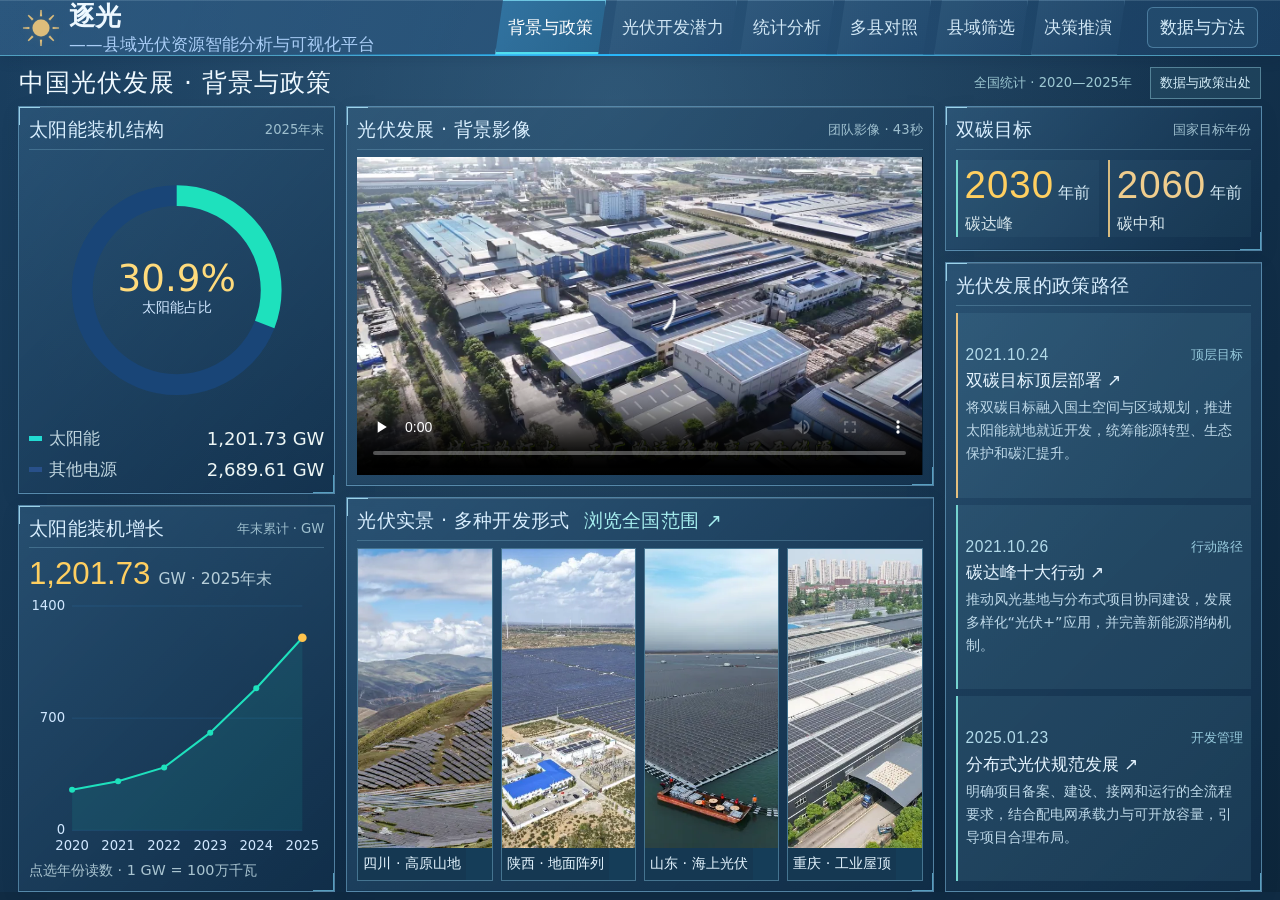
==== commit d5ace3f1: "Restore Zhuguang branding and simplify the radiation map unit label" ====
--- a/index.html
+++ b/index.html
@@ -1,5 +1,5 @@
-<!doctype html><html lang="zh-CN" data-atlas-boot="loading"><head><script id="atlasBuild">window.ATLAS_BUILD={"runtime":"atlas-runtime-v47-441849f4bf1b.js","style":"atlas-ui-v47-8a2a28521002.css","manifest":"asset-manifest-v47-e815d8f55171.js","loader":"loader-v47-26247a8b2a6b.js"};</script><meta charset="utf-8"><meta name="viewport" content="width=device-width,initial-scale=1"><title>光域智图——县域光伏资源智能分析与可视化平台</title><meta name="description" content="光域智图——县域光伏资源智能分析与可视化平台：开发优先级、多指标地图、多县对照、实景案例与夜间灯光GDP估计。"><link rel="icon" href="data:image/svg+xml,%3Csvg xmlns='http://www.w3.org/2000/svg' viewBox='0 0 32 32'%3E%3Crect width='32' height='32' rx='8' fill='%23091322'/%3E%3Ccircle cx='16' cy='16' r='8' fill='%23ffb454'/%3E%3C/svg%3E"><script defer src="asset-manifest-v47-e815d8f55171.js"></script><script defer src="loader-v47-26247a8b2a6b.js"></script><style id="bootStyle">html[data-atlas-boot="loading"] body>header,html[data-atlas-boot="loading"] body>main{opacity:0!important;pointer-events:none!important}html[data-atlas-boot="loading"]{background:#153650}#atlasLoading{position:fixed!important;inset:0!important;width:100%!important;height:100dvh!important;z-index:10000!important;display:flex;align-items:center;justify-content:center;gap:16px;margin:0!important;padding:24px!important;box-sizing:border-box;background:linear-gradient(145deg,#285171,#112c43)!important;color:#e8f7ff;font:19.2px/1.7 'Microsoft YaHei',sans-serif}#atlasLoading[hidden]{display:none!important}#atlasLoading .loadingSun{font-size:36px;color:#ddbd7b}#retryAtlas{padding:8px 14px;border:1px solid #83b8d2;background:#2a5874;color:#eefaff}#retryAtlas[hidden]{display:none}</style><link rel="stylesheet" href="atlas-ui-v47-8a2a28521002.css"><link rel="preload" as="script" href="atlas-runtime-v47-441849f4bf1b.js"></head><body><div id="atlasLoading" class="atlasLoading" role="status"><span class="loadingSun" aria-hidden="true">☀</span><span id="loadStatus">正在准备全国图谱…</span><button id="retryAtlas" hidden>重新加载</button></div>
-<header><a class="brand" href="./"><span class="sun">☀</span><span class="brandCopy"><strong>光域智图</strong><b>——县域光伏资源智能分析与可视化平台</b></span></a><nav aria-label="主导航"><a href="#contextSection">背景与政策</a><button id="atlasNav">地图与模型</button><button id="networkNav" hidden>区域关联</button></nav><button id="aboutBtn" class="quiet">数据与方法</button></header>
+<!doctype html><html lang="zh-CN" data-atlas-boot="loading"><head><script id="atlasBuild">window.ATLAS_BUILD={"runtime":"atlas-runtime-v48-b7cc94bb9bd5.js","style":"atlas-ui-v48-8a2a28521002.css","manifest":"asset-manifest-v48-e815d8f55171.js","loader":"loader-v48-26247a8b2a6b.js"};</script><meta charset="utf-8"><meta name="viewport" content="width=device-width,initial-scale=1"><title>逐光——县域光伏资源智能分析与可视化平台</title><meta name="description" content="逐光——县域光伏资源智能分析与可视化平台：开发优先级、多指标地图、多县对照、实景案例与夜间灯光GDP估计。"><link rel="icon" href="data:image/svg+xml,%3Csvg xmlns='http://www.w3.org/2000/svg' viewBox='0 0 32 32'%3E%3Crect width='32' height='32' rx='8' fill='%23091322'/%3E%3Ccircle cx='16' cy='16' r='8' fill='%23ffb454'/%3E%3C/svg%3E"><script defer src="asset-manifest-v48-e815d8f55171.js"></script><script defer src="loader-v48-26247a8b2a6b.js"></script><style id="bootStyle">html[data-atlas-boot="loading"] body>header,html[data-atlas-boot="loading"] body>main{opacity:0!important;pointer-events:none!important}html[data-atlas-boot="loading"]{background:#153650}#atlasLoading{position:fixed!important;inset:0!important;width:100%!important;height:100dvh!important;z-index:10000!important;display:flex;align-items:center;justify-content:center;gap:16px;margin:0!important;padding:24px!important;box-sizing:border-box;background:linear-gradient(145deg,#285171,#112c43)!important;color:#e8f7ff;font:19.2px/1.7 'Microsoft YaHei',sans-serif}#atlasLoading[hidden]{display:none!important}#atlasLoading .loadingSun{font-size:36px;color:#ddbd7b}#retryAtlas{padding:8px 14px;border:1px solid #83b8d2;background:#2a5874;color:#eefaff}#retryAtlas[hidden]{display:none}</style><link rel="stylesheet" href="atlas-ui-v48-8a2a28521002.css"><link rel="preload" as="script" href="atlas-runtime-v48-b7cc94bb9bd5.js"></head><body><div id="atlasLoading" class="atlasLoading" role="status"><span class="loadingSun" aria-hidden="true">☀</span><span id="loadStatus">正在准备全国图谱…</span><button id="retryAtlas" hidden>重新加载</button></div>
+<header><a class="brand" href="./"><span class="sun">☀</span><span class="brandCopy"><strong>逐光</strong><b>——县域光伏资源智能分析与可视化平台</b></span></a><nav aria-label="主导航"><a href="#contextSection">背景与政策</a><button id="atlasNav">地图与模型</button><button id="networkNav" hidden>区域关联</button></nav><button id="aboutBtn" class="quiet">数据与方法</button></header>
 <main inert aria-busy="true"><section class="intro"><div><div class="eyebrow">SOLAR ATLAS / 03</div><h1>循光而行，因地而生。</h1><p>资源禀赋 × 区域发展 × 生态约束</p></div><div class="summary"><div><strong id="total">—</strong><span>当前有效县域</span></div><div><strong id="high">—</strong><span>最高优先级</span></div><div><strong id="mean">—</strong><span>平均协调度</span></div><div><strong>1,028</strong><span>所给保护区要素</span></div></div></section>
 <div class="versionBar"><span><i></i>多源研究数据 · 非实时监测</span><label for="version">GDP 使用方案</label><select id="version"><option value="hybrid">统计 GDP 优先 · 灯光补缺</option></select><button id="modelJump">查看验证依据</button></div>
 <section class="workspace" id="atlas"><aside class="left panel"><div class="eyebrow">01 / 指标图层</div><h2>多维度探索</h2><div id="metrics" class="metrics"></div><label for="province">地区范围</label><select id="province"><option value="">全国范围</option></select><label for="search">区县名称或代码</label><form id="searchForm"><input id="search" list="countyList" placeholder="如 门源县 / 632221" autocomplete="off"><button aria-label="查找区县" type="submit">定位</button></form><datalist id="countyList"></datalist><p id="searchStatus" class="subtle" aria-live="polite">选择县域可查看详情与近邻关系。</p><button id="reset" class="reset">返回全国</button></aside>
--- a/atlas-ui-v48-8a2a28521002.css
+++ b/atlas-ui-v48-8a2a28521002.css
@@ -0,0 +1,1231 @@
+@charset "UTF-8";
+:root{color-scheme:dark;--bg:#080f1b;--panel:#101c2c;--line:#253245;--muted:#99aabd;--text:#eaf1f7;--gold:#ffbb60;--blue:#68c5d5}*{box-sizing:border-box}body{margin:0;background:var(--bg);color:var(--text);font-family:"Microsoft YaHei","PingFang SC",system-ui,sans-serif;font-size:19.2px}button,input,select{font:inherit}button{cursor:pointer;color:inherit;border:1px solid var(--line);background:#172437;border-radius:6px}button:hover{background:#27394d}button:focus-visible,input:focus-visible,select:focus-visible,a:focus-visible{outline:2px solid var(--gold);outline-offset:3px}header{height:78px;border-bottom:1px solid var(--line);display:flex;align-items:center;gap:30px;padding:0 36px}.brand{display:flex;align-items:center;gap:13px;color:var(--text);text-decoration:none;font-size:30px;font-weight:700}.brand b{font-size:18px;font-weight:400;border-left:1px solid #465063;margin-left:15px;padding-left:15px}.sun{font-size:43.2px;color:var(--gold)}.edition{margin-left:auto;letter-spacing:2px;font-size:15.6px;color:var(--gold)}.edition span{color:var(--muted);margin-left:18px;letter-spacing:0}.quiet{padding:9px 16px;background:transparent;font-size:16.8px}main{max-width:1800px;margin:auto;padding:32px 36px 0}.intro{display:flex;align-items:center;justify-content:space-between;gap:25px;margin-bottom:30px}.eyebrow{color:var(--gold);font-size:14.4px;letter-spacing:2px;margin-bottom:12px}h1{font-size:40.8px;letter-spacing:2px;font-weight:500;margin:0 0 12px}p{line-height:1.7;margin:0;color:var(--muted)}.intro p{font-size:16.8px}.summary{display:flex;gap:38px}.summary>div{border-left:1px solid var(--line);padding-left:25px}.summary strong{display:block;font-size:38.4px;font-weight:500;font-variant-numeric:tabular-nums}.summary span{font-size:15.6px;display:block;color:var(--muted);margin-top:7px}.workspace{display:grid;grid-template-columns:225px minmax(340px,1fr) 290px;border:1px solid var(--line);border-radius:12px;overflow:hidden;background:#0c1625}.panel{padding:22px;background:var(--panel)}h2{font-size:21.6px;font-weight:500;margin:0 0 18px}h3{font-size:18px;font-weight:500}.left{border-right:1px solid var(--line)}.metrics{display:grid;gap:9px;margin:22px 0}.metrics button{text-align:left;padding:13px 14px;background:transparent}.metrics button span{display:block;font-size:18px}.metrics small{display:block;font-size:14.4px;color:var(--muted);margin-top:6px}.metrics button.active{border-color:#c58a41;background:#332b23;box-shadow:inset 3px 0 var(--gold)}.metrics button.active span{color:#ffcb85}label{display:block;font-size:15.6px;color:var(--muted);margin:18px 0 9px}select,input{width:100%;min-width:0;background:#0b1625;border:1px solid #334256;color:var(--text);padding:11px 9px;border-radius:5px;font-size:16.8px}form{display:flex;gap:5px}form button{padding:0 8px;font-size:15.6px;flex-shrink:0}.subtle{font-size:14.4px;color:var(--muted);margin-top:12px;line-height:1.7}.scope{border-top:1px solid var(--line);margin-top:24px;padding-top:20px}.scope span{color:var(--muted);font-size:14.4px}.scope strong{display:block;font-size:18px;margin:8px 0}.scope p{font-size:14.4px}.reset{margin-top:18px;padding:9px 12px;font-size:15.6px;width:100%;background:transparent}.mapPanel{display:flex;flex-direction:column;min-width:0;background:radial-gradient(ellipse at 45% 40%,#162b3c 0,#0c1625 70%)}.mapHeader{display:flex;justify-content:space-between;align-items:start;padding:22px 22px 0;gap:12px}.mapHeader h2{margin-bottom:5px}.mapHeader p{font-size:14.4px}.segmented{display:flex;border:1px solid #364154;border-radius:6px;padding:3px;flex-shrink:0}.segmented button{padding:6px 12px;border:0;background:transparent;font-size:15.6px}.segmented .active{background:#344353;color:var(--gold)}.mapCanvas{position:relative;flex:1;min-height:460px;overflow:hidden}#map{width:100%;height:100%;min-height:460px;max-height:650px;display:block;touch-action:none}.county{stroke:#101d2c;stroke-width:.32;vector-effect:non-scaling-stroke;cursor:pointer;transition:fill .25s}.province{stroke:#59707b;stroke-width:.7;vector-effect:non-scaling-stroke;cursor:pointer}.county:hover,.province:hover{filter:brightness(1.35);stroke:#fff;stroke-width:1}.selected{stroke:#fff!important;stroke-width:1.7!important;filter:brightness(1.22)}.outline{fill:none;stroke:#819ba2;stroke-width:.65;vector-effect:non-scaling-stroke;opacity:.65}.mapTools{position:absolute;top:24px;right:16px;display:grid;gap:5px}.mapTools button{width:33px;height:33px;font-size:24px;background:#102031dd}.mapNote{position:absolute;bottom:13px;left:22px;font-size:13.2px;line-height:1.7;color:#8599af;pointer-events:none}#tooltip{position:absolute;display:none;z-index:3;pointer-events:none;padding:10px 14px;border:1px solid #546070;border-radius:6px;background:#0a1322f2;font-size:15.6px;line-height:1.8;box-shadow:0 6px 30px #0008}.legend{padding:15px 22px 18px;border-top:1px solid #243345}.legend>div{display:flex;flex-wrap:wrap;gap:12px}.legend span{font-size:14.4px;color:#c0ceda;display:inline-flex;align-items:center;gap:6px}.legend i{width:17px;height:9px;border-radius:2px;display:inline-block}.legend p{font-size:13.2px;margin-top:9px}.right{border-left:1px solid var(--line)}.detailLocation{font-size:14.4px;color:var(--muted);margin:17px 0 7px}.detailTitle{font-size:31.2px;margin:0 0 10px;letter-spacing:1px}.badge{display:inline-block;font-size:14.4px;padding:5px 9px;background:#423426;color:#ffd296;border:1px solid #685138;border-radius:4px}.detailScore{display:flex;gap:20px;margin:24px 0}.detailScore strong{font-size:34.8px;font-weight:500;display:block;font-variant-numeric:tabular-nums}.detailScore span{font-size:14.4px;color:var(--muted);display:block;margin-top:6px}.indicator{margin:16px 0}.indicator>div{display:flex;justify-content:space-between;font-size:14.4px;margin-bottom:8px;color:#b7c9d9}.indicator b{font-weight:400;color:#ecf3fa}.track{height:5px;background:#273649;border-radius:3px;overflow:hidden}.track i{height:100%;display:block;background:#76bbbd}.detailNote{font-size:14.4px;line-height:1.8;margin:15px 0}.rankingHead{display:flex;align-items:center;justify-content:space-between;border-top:1px solid var(--line);margin-top:23px;padding-top:9px}.rankingHead span{font-size:13.2px;color:var(--muted)}.rank{display:flex;align-items:center;width:100%;text-align:left;border:0;background:transparent;border-radius:3px;gap:10px;padding:10px 0;font-size:15.6px}.rank em{font-size:14.4px;color:var(--gold);font-style:normal;width:19px}.rank span{flex:1;white-space:nowrap;overflow:hidden;text-overflow:ellipsis}.rank b{font-weight:400;font-size:14.4px;color:#c5d6e3;font-variant-numeric:tabular-nums}.bottom{display:grid;grid-template-columns:1fr 1.4fr;gap:18px;margin-top:18px}.bottom>.panel{border:1px solid var(--line);border-radius:10px}.sectionHeading{display:flex;justify-content:space-between;gap:15px;align-items:center}.sectionHeading h2{margin-bottom:5px}.sectionHeading>span{font-size:14.4px;color:var(--muted)}#distribution{display:flex;gap:14px;height:136px;align-items:end;margin-top:15px}.distItem{flex:1;display:flex;flex-direction:column;align-items:center;justify-content:end;gap:7px;height:100%}.distItem b{font-size:15.6px;font-weight:400}.distItem i{width:80%;min-height:2px;border-radius:3px 3px 0 0;opacity:.9}.distItem span{font-size:14.4px;color:var(--muted)}.plotWrap{height:165px;margin-top:10px}#scatter{width:100%;height:100%}#scatter circle{cursor:pointer}#scatter circle:hover{r:5;stroke:white;stroke-width:1}footer{display:flex;align-items:center;justify-content:space-between;gap:20px;padding:25px 0;color:#8799ad;font-size:14.4px}footer button{background:transparent;border:0;font-size:14.4px;color:var(--gold)}dialog{width:min(760px,92vw);max-height:85vh;padding:0;background:#101c2c;color:var(--text);border:1px solid #415166;border-radius:12px}dialog::backdrop{background:#020812cb;backdrop-filter:blur(4px)}.dialogHead{display:flex;align-items:center;justify-content:space-between;padding:22px;border-bottom:1px solid var(--line)}.dialogHead h2{margin:0}.dialogHead button{font-size:27.6px;width:35px;height:35px}.dialogBody{padding:22px;overflow:auto}.dialogBody h3{color:var(--gold);margin-top:25px}.dialogBody p{font-size:16.8px;margin:10px 0}.dialogBody details{font-size:16.8px;color:var(--muted);margin-top:25px}.dialogBody summary{cursor:pointer}.empty{color:var(--muted);font-size:16.8px;line-height:1.8}
+@media(min-width:1550px){.workspace{grid-template-columns:250px minmax(400px,1fr) 320px}.mapCanvas{min-height:560px}}@media(max-width:1150px){main{padding:24px 18px 0}header{padding:0 20px}.workspace{grid-template-columns:190px minmax(320px,1fr) 240px}.panel{padding:17px}.summary{gap:17px}.summary>div{padding-left:17px}h1{font-size:33.6px}.summary strong{font-size:32.4px}.mapHeader{padding:18px 15px 0}}@media(max-width:900px){.workspace{grid-template-columns:190px 1fr}.right{grid-column:1/-1;border-left:0;border-top:1px solid var(--line);display:grid;grid-template-columns:1fr 1fr;gap:15px}.right>.eyebrow{grid-column:1/-1;margin:0}.right .rankingHead{display:none}#ranking{padding-top:15px}.intro{align-items:start;flex-direction:column}.summary{width:100%;justify-content:space-between}.summary>div:first-child{padding-left:0;border:0}.edition{display:none}header .quiet{margin-left:auto}.bottom{grid-template-columns:1fr 1fr}.detailScore{margin:16px 0}}@media(max-width:620px){header{height:68px;padding:0 14px}.brand{font-size:27.6px}.brand b{font-size:14.4px;margin-left:7px;padding-left:7px}.quiet{font-size:14.4px;padding:8px}main{padding:23px 12px 0}.intro{margin-bottom:22px}h1{font-size:33.6px}.intro p{font-size:15.6px}.summary strong{font-size:30px}.summary span{font-size:13.2px}.workspace{display:block}.left{border:0;padding:15px}.left>.eyebrow,.left>h2,.scope,.reset{display:none}.metrics{grid-template-columns:1fr 1fr;margin:0 0 14px;gap:8px}.metrics button{padding:9px 10px}.metrics button span{font-size:16.8px}.metrics small{font-size:13.2px}.left label{margin-top:10px}.mapPanel{border-top:1px solid var(--line)}.mapCanvas,#map{min-height:400px;height:440px}.mapHeader{gap:5px}.mapHeader h2{font-size:19.2px}.segmented button{padding:6px 10px}.right{display:block}.right>.eyebrow{margin-bottom:10px}.rankingHead{display:flex!important}.bottom{grid-template-columns:1fr}footer{flex-direction:column;gap:10px;text-align:center}.legend>div{gap:9px}.detailTitle{font-size:30px}.sectionHeading>span{font-size:13.2px}}@media(prefers-reduced-motion:reduce){*{transition:none!important}}
+/* Spatial observatory theme: original navy, teal and amber palette retained. */
+html{scroll-behavior:smooth}body{background-color:#080f1b;background-image:radial-gradient(ellipse at 50% 0,#1e3c502e,transparent 55%),linear-gradient(#172b3b25 1px,transparent 1px),linear-gradient(90deg,#172b3b25 1px,transparent 1px);background-size:auto,48px 48px,48px 48px}header{height:82px;background:linear-gradient(180deg,#101f30e6,#080f1bcc);border-bottom-color:#395366;position:relative;gap:22px}header:after{content:'';height:2px;width:24%;position:absolute;bottom:-1px;left:38%;background:linear-gradient(90deg,transparent,#ffbb60,transparent)}header nav{display:flex;align-items:center;gap:8px;margin-left:auto}header nav button,header nav a{color:#b7c9d9;padding:12px 18px;font-size:16.8px;text-decoration:none;background:transparent;border:0;border-radius:0}header nav .navActive{color:#ffcb85;box-shadow:inset 0 -2px #b98b4f;background:linear-gradient(0deg,#9d763619,transparent)}main{max-width:1900px;padding:26px 28px 0}.intro{margin-bottom:22px}.intro h1{font-size:36px;letter-spacing:3px}.intro .eyebrow{font-size:14.4px;letter-spacing:4px;margin-bottom:10px}.intro p{font-size:16.8px;color:#98aabb}.summary{gap:24px}.summary strong{font-family:Bahnschrift,"Segoe UI",sans-serif;font-size:38.4px;letter-spacing:1px}.summary span{font-size:15.6px}.summary>div{padding-left:22px}.versionBar{display:flex;align-items:center;gap:14px;margin-bottom:17px;color:#9bacbd;font-size:15.6px}.versionBar>span{margin-right:auto;display:flex;align-items:center;gap:9px}.versionBar i{width:6px;height:6px;background:#ffbb60;box-shadow:0 0 10px #ffbb6050}.versionBar label{margin:0;font-size:15.6px}.versionBar select{width:260px;padding:9px 11px;font-size:15.6px}.versionBar button{font-size:15.6px;background:transparent;padding:8px 12px}.workspace{border:0;overflow:visible;background:transparent;gap:14px;grid-template-columns:218px minmax(420px,1fr) 294px;align-items:stretch}.panel,.mapPanel{position:relative;border:1px solid #354b5c;border-radius:3px;background:linear-gradient(135deg,#142637ed,#0e1a2aee);box-shadow:inset 0 0 26px #050e1835,0 8px 24px #0000001a}.panel:before,.mapPanel:before{content:'';position:absolute;inset:-1px;pointer-events:none;background:linear-gradient(#bb995e,#bb995e) left top/18px 2px no-repeat,linear-gradient(#bb995e,#bb995e) left top/2px 18px no-repeat,linear-gradient(#6d9399,#6d9399) right bottom/18px 2px no-repeat,linear-gradient(#6d9399,#6d9399) right bottom/2px 18px no-repeat;opacity:.8}.panel{padding:19px}.left,.right{border:1px solid #354b5c}.left h2{font-size:20.4px;margin-bottom:16px}.metrics{gap:4px;margin:12px 0 16px}.metrics button{display:flex;align-items:center;gap:10px;padding:10px 9px;border-color:transparent;border-radius:2px}.metrics button span{font-size:16.8px}.metrics button em{font-family:Bahnschrift,sans-serif;font-style:normal;color:#6e869a;font-size:14.4px;letter-spacing:1px}.metrics button.active{background:linear-gradient(90deg,#70502d55,#332b2320);border-color:#8266447a;box-shadow:inset 2px 0 var(--gold)}.metrics button.active em{color:#ffbb60}.left label{font-size:15.6px;margin-top:13px}.left input,.left select{font-size:15.6px;padding:10px 8px}.left .subtle{font-size:14.4px}.reset{margin-top:12px}.mapPanel{overflow:hidden;background:radial-gradient(ellipse at 50% 43%,#193345b0,#0b1725 73%);display:flex;flex-direction:column}.mapHeader{padding:22px 22px 0}.mapHeader .eyebrow{font-size:13.2px;margin-bottom:8px;color:#88a7b3;letter-spacing:2px}.mapHeader h2{font-size:24px;letter-spacing:1px}.mapHeader p{font-size:14.4px;line-height:1.7}.overlayControls{display:flex;flex-wrap:wrap;gap:10px 18px;align-items:center;padding:16px 22px 0}.overlayControls label{display:flex;align-items:center;gap:7px;margin:0;font-size:14.4px;color:#b5c5d2;cursor:pointer}.overlayControls input{width:13px;height:13px;margin:0;accent-color:#d3ba7b}.overlayControls>span{font-size:13.2px;color:#7493a6;margin-left:auto}.mapCanvas{min-height:470px;flex:1;background-image:radial-gradient(#65889830 .7px,transparent .7px);background-size:18px 18px;isolation:isolate}#map{position:relative;z-index:1;min-height:470px;max-height:none;height:100%;filter:drop-shadow(0 7px 5px #0007)}.orbital{position:absolute;width:85%;height:40%;border:1px solid #547f8b20;border-radius:50%;left:7%;bottom:18%;transform:rotate(-8deg);box-shadow:0 0 0 28px #547f8b08,0 0 0 55px #547f8b08,0 0 90px #d3ba7b07;pointer-events:none}.mapTools{z-index:2}.mapTools button{border-color:#3c5464;border-radius:3px}.mapNote{z-index:2;font-size:13.2px;color:#93aaba}.county{stroke:#102330;stroke-width:.4}.province{stroke:#97b8be;stroke-width:.7}.outline{stroke:#789da2;stroke-width:.55;opacity:.72}.selected{stroke:#fff0b3!important;filter:brightness(1.2)}.reserveShape{fill:#72a79e33;stroke:#a7d5d0;stroke-width:.65;vector-effect:non-scaling-stroke}.relationGlow{fill:none;stroke:#ffbb60;stroke-width:5;filter:url(#linkGlow);vector-effect:non-scaling-stroke}.relationLine{fill:none;stroke:#ffe0a4;stroke-width:1;vector-effect:non-scaling-stroke;stroke-dasharray:4 2}.relationNode{fill:#ffe3a7;stroke:#fff1d1;stroke-width:.3;filter:drop-shadow(0 0 3px #ffbb60)}.mapLabel{fill:#fbe7bf;font-size:12px;paint-order:stroke;stroke:#112335;stroke-width:3px;stroke-linejoin:round}.legend{background:#0d1a28bb;border-color:#344c5e;padding:14px 20px}.legend>div{gap:8px 13px}.legend span{font-size:13.2px}.legend p{font-size:13.2px;color:#8fa9bb}.missingKey{background:repeating-linear-gradient(135deg,#253246 0 3px,#677589 3px 4px)}.detailLocation{line-height:1.7;font-size:14.4px;margin-top:13px}.detailTitle{font-size:27.6px;line-height:1.5}.detailScore{margin:20px 0;gap:30px}.detailScore strong{font-family:Bahnschrift,"Segoe UI",sans-serif;font-size:33.6px}.selectedMetric{display:flex;align-items:center;justify-content:space-between;margin-top:18px;padding:14px 0;border-bottom:1px solid #354a5a}.selectedMetric span{font-size:15.6px;color:#9eb3c4}.selectedMetric strong{font-size:30px;font-family:Bahnschrift,sans-serif;color:#ffce87}.indicator{margin:14px 0}.indicator>div{font-size:14.4px}.indicator .track{height:4px}.gdpEstimate{padding:13px;background:#0b1828;border-left:2px solid #82aba6}.gdpEstimate span{font-size:14.4px;color:#a8becd;display:block}.gdpEstimate b{display:block;font-family:Bahnschrift,sans-serif;font-size:26.4px;font-weight:500;margin:7px 0}.gdpEstimate small{font-size:13.2px;color:#8da5b8}.rankingHead{margin-top:17px}.rankingHead h3{font-size:15.6px;line-height:1.6}.rank{padding:9px 0}.rank b{font-size:14.4px}.rank span{font-size:15.6px}.bottom{grid-template-columns:1fr 1fr 1.15fr;gap:14px;margin-top:14px}.bottom>.panel{border-color:#354b5c;border-radius:3px}.sectionHeading .eyebrow{font-size:13.2px;letter-spacing:2px;margin-bottom:8px}.sectionHeading h2{font-size:20.4px}.sectionHeading p{font-size:16.8px}.sectionHeading>span{font-size:14.4px}.distributionBody{display:flex;align-items:center;gap:12px;min-height:190px}#donut{width:43%;max-width:170px;flex-shrink:0}#distribution{display:block;flex:1;height:auto;margin:15px 0}.distLine{display:flex;gap:8px;align-items:center;margin:12px 0;font-size:14.4px}.distLine>i{width:7px;height:7px;border-radius:1px}.distLine span{color:#9bb3c3}.distLine b{font-weight:400;margin-left:auto}.distLine small{font-size:13.2px;color:#8299ad;min-width:37px;text-align:right}.textButton{border:0;background:transparent;color:#c5b389;font-size:14.4px;padding:0}.relationRow{display:flex;width:100%;gap:12px;align-items:center;border:0;border-radius:0;border-bottom:1px solid #2b40504d;background:transparent;padding:12px 0;text-align:left}.relationRow span{font-size:15.6px;flex:1;min-width:0;white-space:nowrap;overflow:hidden;text-overflow:ellipsis}.relationRow small{display:block;font-size:13.2px;color:#849eaf;margin-top:5px}.relationRow>i{height:3px;background:#2b4050;width:48px;flex-shrink:0}.relationRow>i b{display:block;height:100%;background:#d3ba7b}.relationRow strong{font-size:15.6px;font-weight:400;color:#ffce87}.relation .subtle{font-size:13.2px}.plotWrap{height:182px}.modelSection{margin-top:14px;padding:26px;scroll-margin-top:20px}.modelSection>.sectionHeading h2{font-size:28.8px}.modelGrid{display:grid;grid-template-columns:1.3fr 1fr;gap:40px;margin-top:22px}.modelStats{display:flex;gap:34px;margin-bottom:22px}.modelStats span{font-size:14.4px;color:#8da8ba;display:block}.modelStats strong{display:block;font-family:Bahnschrift,sans-serif;font-size:37.2px;font-weight:500;margin:9px 0 5px;color:#ffe1b0}.modelStats em{font-size:14.4px;font-style:normal;margin-left:7px;color:#b6c4ce}.modelStats small{font-size:14.4px;color:#8da8ba}.tableWrap{overflow-x:auto}table{border-collapse:collapse;width:100%;font-size:15.6px}th{text-align:right;color:#8da8ba;font-size:14.4px;font-weight:400;background:#12293a}th:first-child,td:first-child{text-align:left}td,th{padding:12px 10px;border-bottom:1px solid #2c44524a}td{text-align:right;font-variant-numeric:tabular-nums}.chosen{background:#58442733;color:#fbd394}#modelPlot{width:100%;height:310px}.methodStrip{display:flex;gap:14px;margin-top:24px;border-top:1px solid #344b5d;padding-top:20px}.methodStrip span{flex:1;color:#8faabc;font-size:15.6px;border-left:2px solid #857853;padding-left:13px}.modelCaveat{font-size:14.4px;margin-top:20px;color:#8ba1b3;line-height:1.9}.dialogBody a{color:#f4cb8d}.dialogBody h3{line-height:1.7}.dialogBody p{line-height:1.9}.bottom .subtle{font-size:13.2px}.eyebrow{color:#d6b77f}footer{font-size:14.4px}
+@media(min-width:1550px){.workspace{grid-template-columns:230px minmax(450px,1fr) 315px}.mapCanvas,#map{min-height:530px}.panel{padding:21px}.metrics button{padding:10px 12px}.metrics button span{font-size:18px}.mapHeader h2{font-size:27.6px}}@media(max-width:1190px){main{padding:24px 16px 0}.workspace{grid-template-columns:195px minmax(300px,1fr) 255px;gap:10px}.panel{padding:15px}.summary{gap:13px}.summary>div{padding-left:14px}.summary strong{font-size:33.6px}.intro h1{font-size:30px}header{padding:0 20px}.brand b{font-size:15.6px}header nav button,header nav a{padding:10px 9px;font-size:15.6px}.mapHeader{padding:18px 16px 0}.overlayControls{padding:12px 16px 0}.bottom{grid-template-columns:1fr 1fr;gap:10px}.scatterPanel{grid-column:1/-1}.scatterPanel .plotWrap{height:220px}.modelGrid{gap:20px}.modelStats{gap:20px}.modelStats strong{font-size:31.2px}.modelSection{padding:22px}.distributionBody{min-height:210px}}@media(max-width:950px){.workspace{grid-template-columns:195px 1fr}.right{grid-column:1/-1;display:grid;grid-template-columns:1.4fr 1fr;gap:15px;border:1px solid #354b5c}.right>.eyebrow{grid-column:1/-1}.right .rankingHead{display:none}.intro{flex-direction:column;gap:20px;align-items:stretch}.summary{justify-content:space-between}.summary>div:first-child{border:0;padding-left:0}.modelGrid{grid-template-columns:1fr}.modelGrid #modelPlot{height:300px}.versionBar>span{font-size:13.2px}.versionBar label{display:none}.versionBar select{width:230px}.methodStrip{flex-wrap:wrap}.methodStrip span{flex-basis:40%}header nav{gap:1px}.brand b{display:none}.mapCanvas,#map{height:590px;min-height:500px}#modelSection .sectionHeading{align-items:start;gap:15px}.mapPanel{min-width:0}}
+@media(max-width:620px){header{height:auto;min-height:70px;flex-wrap:wrap;padding:12px 15px;gap:7px}.brand{font-size:28.8px}header nav{order:3;width:100%;justify-content:space-between;border-top:1px solid #263d4c;margin-top:7px;padding-top:5px}header nav button,header nav a{font-size:15.6px;padding:7px 16px}header .quiet{font-size:14.4px;margin-left:auto}.intro h1{font-size:32.4px}.summary{gap:9px;flex-wrap:wrap}.summary>div{padding-left:10px}.summary strong{font-size:27.6px}.summary span{font-size:12px}.versionBar{gap:8px;flex-wrap:wrap}.versionBar>span{width:100%;margin-bottom:3px}.versionBar select{flex:1;width:auto}.versionBar button{font-size:14.4px;padding:8px}.workspace{display:block}.left{padding:15px}.left>h2,.left>.eyebrow{display:none}.metrics{grid-template-columns:1fr 1fr;gap:5px;margin:0}.metrics button{padding:9px 6px;gap:6px;border-color:#294052}.metrics button span{font-size:15.6px}.metrics button em{font-size:13.2px}.left label{margin-top:13px}.left .reset{display:block}.mapPanel{margin-top:12px}.mapHeader{padding:18px 15px 0}.mapHeader h2{font-size:21.6px}.mapHeader p{font-size:13.2px}.mapHeader .eyebrow{font-size:12px}.overlayControls{gap:10px;padding:13px 15px 0}.overlayControls>span{width:100%;margin:0}.mapCanvas,#map{height:460px;min-height:460px}.mapNote{font-size:12px;left:15px;bottom:10px}.legend{padding:13px 15px}.legend span{font-size:12px}.legend p{font-size:13.2px}.right{margin-top:12px;display:block;padding:18px}.right>.eyebrow{margin-bottom:10px}.detailTitle{font-size:30px}.right .rankingHead{display:flex}.indicator>div{font-size:15.6px}.detailLocation,.detailNote{font-size:15.6px}.bottom{grid-template-columns:1fr;margin-top:12px;gap:12px}.scatterPanel{grid-column:auto}.bottom .panel{padding:20px}.modelSection{padding:20px;margin-top:12px}.modelSection>.sectionHeading{display:block}.modelSection .badge{margin-top:14px}.modelStats{gap:17px;flex-wrap:wrap}.modelStats strong{font-size:28.8px}.modelStats span,.modelStats small{font-size:13.2px}.modelGrid{margin-top:18px}.modelGrid #modelPlot{height:auto}.methodStrip{gap:18px}.methodStrip span{font-size:14.4px}.tableWrap td,.tableWrap th{font-size:13.2px;padding:10px 6px}footer{font-size:13.2px}.distributionBody{min-height:180px}#donut{width:46%}}
+@media(prefers-reduced-motion:reduce){html{scroll-behavior:auto}*{animation:none!important;transition:none!important}}
+/* Keep interactive geometry out of offscreen SVG filter surfaces. */
+#map{filter:none}.county,.province{transition:none}.county:hover,.province:hover,.selected{filter:none}.relationGlow{filter:none;stroke-width:3;opacity:.18}.relationNode{filter:none}
+.contextSection{margin-top:18px;padding:34px;scroll-margin-top:20px;background:radial-gradient(ellipse at 12% 35%,#31515335,transparent 50%),linear-gradient(120deg,#132534,#0d1928);overflow:hidden}
+.contextHead{display:flex;justify-content:space-between;gap:24px}.contextHead h2{font-size:34.8px;font-weight:500;letter-spacing:2px;margin:12px 0}.contextHead p{font-size:16.8px;color:#93aebe;line-height:1.8}.contextStamp{font-size:13.2px;color:#738c9f;letter-spacing:3px;line-height:1.9;text-align:right;padding-top:8px;flex-shrink:0}
+.contextGrid{display:grid;grid-template-columns:1fr 1.15fr;gap:54px;margin-top:30px;align-items:center}.microLabel{font-size:13.2px;letter-spacing:3px;color:#9eb7bb}.missionVisual svg{display:block;width:100%;max-height:310px;margin:auto}.missionVisual>p{text-align:center;color:#708b9e;font-size:12px;letter-spacing:2px;margin:0}.storyTabs{display:flex;gap:26px;border-bottom:1px solid #334958}.storyTabs button{border:0;background:transparent;border-radius:0;padding:12px 0;color:#90aabb;font-size:16.8px}.storyTabs button[aria-selected=true]{color:#ffcf8b;box-shadow:0 2px #d3ba7b}#storyPanel{min-height:305px;padding-top:8px}#storyPanel h3{font-size:25.2px;font-weight:500;margin:20px 0 12px;color:#e7e2d6}#storyPanel>p{font-size:15.6px;line-height:1.9;color:#9bb0bd}.storySteps{display:grid;gap:14px;margin-top:23px}.storySteps>div{display:flex;gap:17px;align-items:center}.storySteps em{font:26.4px Bahnschrift,sans-serif;color:#bda975;font-style:normal;opacity:.8}.storySteps b{font-size:15.6px;font-weight:500;color:#c5d7dd;display:block}.storySteps small{display:block;font-size:14.4px;color:#7f9baa;margin-top:5px;line-height:1.6}
+.policyHeading{display:flex;justify-content:space-between;align-items:end;border-top:1px solid #304654;padding-top:30px;margin-top:30px}.policyHeading h3{font-size:26.4px;font-weight:500;margin:8px 0 0}.policyHeading>span{font-size:13.2px;color:#7993a4}.policyTimeline{display:grid;grid-template-columns:repeat(3,1fr);margin-top:26px;gap:0}.policyTimeline>a{text-decoration:none;color:inherit;display:block;position:relative;padding:0 28px 18px 0}.policyTimeline time{font:26.4px Bahnschrift,sans-serif;letter-spacing:2px;color:#d3ba7b}.policyDot{display:block;height:28px;position:relative;margin-top:12px}.policyDot:before{content:'';position:absolute;top:8px;left:0;width:calc(100% + 28px);height:1px;background:linear-gradient(90deg,#ab956155,#426473)}.policyDot:after{content:'';position:absolute;width:6px;height:6px;border:1px solid #e4c287;background:#102432;transform:rotate(45deg);top:5px;left:1px}.policyTimeline small{font-size:12px;color:#79a6a6;letter-spacing:2px}.policyTimeline h4{font-size:19.2px;line-height:1.7;margin:9px 0;font-weight:500;color:#dce3dd}.policyTimeline p{font-size:14.4px;line-height:1.9;color:#8da8b7;max-width:360px}.policyTimeline em{font-size:13.2px;color:#bfae84;font-style:normal;display:block;margin-top:18px}.policyTimeline a:hover h4{color:#ffd08e}.policyTimeline a:focus-visible,.storyTabs button:focus-visible{outline:2px solid #ffcf8b;outline-offset:4px}
+.targetHorizon{background:#09172388;border:1px solid #294250;display:flex;align-items:center;gap:28px;padding:24px;margin-top:13px}.targetHorizon small{font-size:12px;color:#819ea9;letter-spacing:2px}.targetHorizon strong{font:45.6px Bahnschrift,sans-serif;color:#e9d4ab;display:block;margin-top:7px;white-space:nowrap}.targetHorizon strong span{font:14.4px sans-serif;color:#acbdbf;display:block;margin-top:6px}.horizonLine{height:1px;background:linear-gradient(90deg,#d3ba7b88,#72a79e88);flex:1;min-width:35px;position:relative}.horizonLine i{position:absolute;width:5px;height:5px;border:1px solid #d3ba7b;transform:rotate(45deg);top:-2px;background:#102432}.horizonLine i:last-child{right:0}.targetHorizon>p{max-width:310px;font-size:13.2px;line-height:1.9;color:#7994a5;margin-left:20px}.contextSection,.modelSection,.bottom{content-visibility:auto;contain-intrinsic-size:auto 700px}.bottom{contain-intrinsic-size:auto 300px}
+@media(max-width:950px){.contextGrid{gap:25px}.contextHead h2{font-size:28.8px}.targetHorizon{flex-wrap:wrap}.targetHorizon>p{max-width:none;width:100%;margin:0}.policyTimeline>a{padding-right:18px}.policyDot:before{width:calc(100% + 18px)}}
+@media(max-width:620px){.contextSection{padding:22px 18px}.contextHead h2{font-size:27.6px;line-height:1.6}.contextStamp{display:none}.contextGrid{grid-template-columns:1fr;gap:22px}.missionVisual svg{max-height:240px}.policyHeading{align-items:start;gap:12px}.policyHeading>span{max-width:115px;line-height:1.8}.policyTimeline{grid-template-columns:1fr;gap:22px}.policyTimeline>a{border-left:1px solid #3b555d;padding:0 0 5px 22px}.policyDot{position:absolute;top:-8px;left:-4px;margin:0}.policyDot:before{display:none}.policyTimeline p{max-width:none}.policyTimeline em{margin-top:10px}.targetHorizon{gap:15px;padding:20px 15px}.targetHorizon strong{font-size:39.6px}header nav button,header nav a{padding:7px 6px;font-size:14.4px}#storyPanel{min-height:340px}}
+
+/* Clear spatial encodings and compact reading guidance. */
+[hidden]{display:none!important}
+.atlasLoading{display:flex;align-items:center;gap:14px;padding:22px;color:#e6d7b7;background:linear-gradient(105deg,#233242,#151f2c);border-block:1px solid #3b4955;font-size:15.6px}
+.atlasLoading button{padding:8px 12px}.loadingSun{font-size:36px;color:var(--gold)}
+.protectedControls{display:flex;align-items:center;justify-content:space-between;gap:12px;padding:12px 22px;border-bottom:1px solid var(--line);background:#142333;font-size:14.4px;color:var(--muted)}
+.mapReading{display:flex;gap:22px;align-items:center;padding:13px 22px;border-bottom:1px solid #263847;background:#101e2d}
+.mapReading>span{flex-shrink:0}.mapReading small{display:block;font-size:12px;color:var(--muted);margin-bottom:5px;letter-spacing:1px}.mapReading b{font-size:15.6px;font-weight:500;color:#dfd7c5}.mapReading p{font-size:13.2px;line-height:1.65;margin-left:auto;max-width:310px}
+.reserveShape{fill:#ffb45466;stroke:#ffc77d;stroke-width:.55;vector-effect:non-scaling-stroke}
+#geometryStatus{color:#e5c590;font-size:13.2px}#geometryStatus:empty{display:none}
+.selectedMetric strong{font-size:clamp(22.8px,2.16vw,36px);overflow-wrap:anywhere;font-variant-numeric:tabular-nums}.rank b{font-size:13.2px;max-width:130px;overflow-wrap:anywhere}
+.doubleTrack span{font-size:13.2px}.metricDelta{overflow-wrap:anywhere;min-width:100px}
+@media(max-width:760px){.mapReading{gap:16px;padding:12px;flex-wrap:wrap}.mapReading p{max-width:none;margin:0;flex-basis:100%}.protectedControls{padding:12px;flex-wrap:wrap}.overlayControls{flex-wrap:wrap}.selectedMetric strong{font-size:28.8px}}
+@media(prefers-reduced-motion:reduce){html{scroll-behavior:auto}*,*::before,*::after{animation:none!important;transition:none!important}}
+
+.evidenceSection{padding:32px;margin-top:18px;scroll-margin-top:20px;background:linear-gradient(125deg,#172b37,#0d1928)}.evidenceSection h2{font-size:33.6px;font-weight:500;letter-spacing:1px}.evidenceSection h3{font-size:27.6px;font-weight:500;line-height:1.5}.evidenceSection p{font-size:15.6px;color:#9cb1bf;line-height:1.9}.evidenceAnchor{color:#d3ba7b;text-decoration:none;white-space:nowrap;font-size:15.6px}.findingGrid{display:grid;grid-template-columns:repeat(3,1fr);gap:18px;margin:26px 0 36px}.findingCard{display:block;text-align:left;padding:24px;border:1px solid #3b515d;background:linear-gradient(145deg,#21404955,#0b192633);border-radius:2px}.findingCard>span{color:#87aaaa;font-size:13.2px;letter-spacing:2px}.findingCard strong{display:block;font-size:36px;font-weight:500;color:#efcf95;margin:23px 0 15px}.findingCard small{font-size:15.6px;color:#9badb5}.findingCard p{font-size:14.4px;min-height:68px}.findingCard em{font-size:14.4px;color:#bda976;font-style:normal;display:block;margin-top:18px}.findingCard:hover{border-color:#bd9b62;background:#23434a55}.stabilityGrid{display:grid;grid-template-columns:1.1fr 1fr;gap:50px;border-top:1px solid #344c5a;padding-top:30px;scroll-margin-top:20px}.matrix{display:grid;grid-template-columns:repeat(5,1fr);gap:6px}.matrix button{display:flex;flex-direction:column;gap:8px;align-items:center;padding:12px 3px;border:1px solid #526b6933;background:rgb(114 167 158 / var(--density));border-radius:2px}.matrix button[aria-pressed=true]{outline:2px solid #ffd18b;outline-offset:1px;color:#ffe5bd}.matrix small{font-size:13.2px;color:#c7d7d7}.matrix b{font:25.2px Bahnschrift,sans-serif}.matrixAxes{display:flex;justify-content:space-between;color:#9aafba;font-size:13.2px;margin:18px 0 10px}.evidenceNote{font-size:13.2px!important;line-height:1.9!important;color:#829aaa!important}.migrationResults{padding:24px;background:#08172366;border:1px solid #2f4654}#cohortList{display:grid;grid-template-columns:1fr 1fr;gap:7px;margin-top:18px}#cohortList button{position:relative;text-align:left;background:#172c394d;border:1px solid #334b594d;padding:10px 21px 10px 10px;min-width:0}#cohortList button span{display:block;font-size:14.4px;white-space:nowrap;overflow:hidden;text-overflow:ellipsis}#cohortList small{font-size:12px;color:#789ba8}#cohortList b{position:absolute;right:8px;top:12px;color:#d3ba7b}.compareSection{border-top:1px solid #344c5a;margin-top:35px;padding-top:28px;scroll-margin-top:20px}.compareControls{display:flex;gap:20px;align-items:end;margin:24px 0}.compareControls label{flex:1;color:#d3ba7b;font-size:14.4px;min-width:0}.compareControls label:nth-child(2){color:#8bb8af}.compareControls select{margin-top:9px;width:100%;font-size:14.4px}.compareControls button,#useSelectedCounty{font-size:14.4px;padding:11px;color:#cddadf}.compareGrades{display:flex;gap:22px;color:#d3ba7b}.compareGrades span:last-child{color:#8bb8af}#comparisonSummary{display:flex;justify-content:space-between;gap:15px;align-items:center;padding:20px;background:#09172499;margin-bottom:20px}#comparisonSummary small{color:#8aa6b4;font-size:13.2px}#comparisonSummary strong{display:flex;gap:20px;margin-top:10px;font-size:22.8px;font-weight:500}#comparisonSummary i{font-style:normal;color:#586c77}.compareMetric{display:grid;grid-template-columns:220px 1fr 75px;gap:20px;align-items:center;border-bottom:1px solid #2b435055;padding:13px 0}.compareMetric b{font-size:15.6px;font-weight:400}.compareMetric small{display:block;color:#718e9c;font-size:12px;margin-top:5px}.doubleTrack>div{height:18px;background:#08162488;position:relative;margin:4px 0}.doubleTrack i{display:block;height:100%;background:linear-gradient(90deg,#856e43,#d3ba7b);max-width:100%}.doubleTrack>div:nth-child(2) i{background:linear-gradient(90deg,#365e61,#72a79e)}.doubleTrack span{position:absolute;right:5px;top:1px;color:#fff;font-size:13.2px;text-shadow:0 1px 3px #000}.metricDelta{font-size:13.2px;line-height:1.8;text-align:right;color:#8fa4ae}button:focus-visible,a:focus-visible{outline:2px solid #edc98f;outline-offset:3px}
+.passport{padding:30px;margin-top:18px}.passport h2{font-size:30px;font-weight:500}.passport p{color:#8da7b6;font-size:14.4px;line-height:1.9}.passportGrid{display:grid;grid-template-columns:repeat(4,1fr);gap:23px;margin-top:24px}.passportGrid>div{border-top:1px solid #63786d;padding-top:18px}.passportMark{font-size:13.2px;color:#80aca9;letter-spacing:2px}.passportGrid strong{display:block;font:36px Bahnschrift,sans-serif;color:#edd1a2;margin:17px 0}.passportGrid small{font-size:13.2px;color:#9cafb7}.evidencePipeline{display:flex;justify-content:space-between;gap:15px;align-items:center;background:#09172588;padding:22px;margin-top:23px;color:#b8c9cd;font-size:15.6px}.evidencePipeline small{color:#7893a4;font-size:13.2px}.evidencePipeline b{color:#a89369;font-weight:400}.guidedEntry{display:flex;gap:20px;align-items:center;border-top:1px solid #364f5a;border-bottom:1px solid #364f5a;padding:12px 0;margin:0 0 18px;font-size:14.4px;color:#8faab9}.guidedEntry button{border:0;background:transparent;color:#f0ce98;padding:3px;font-size:15.6px}.guidedEntry small{margin-left:auto;letter-spacing:2px;font-size:12px}.guidePanel{position:fixed;bottom:24px;right:24px;z-index:8;width:310px;max-width:calc(100vw - 30px);padding:20px;background:#102432f5;border:1px solid #bc9d68;box-shadow:0 14px 60px #0007;backdrop-filter:blur(10px)}.guidePanel[hidden]{display:none}.guidePanel>div{display:flex;justify-content:space-between;align-items:center;gap:12px}.guidePanel>div>span{font-size:12px;letter-spacing:2px;color:#d3ba7b}.guidePanel h3{font-size:25.2px;font-weight:500}.guidePanel p{font-size:14.4px;color:#a5bbc7;line-height:1.9}.guidePanel button{font-size:14.4px}.guidePanel button:disabled{opacity:.4;cursor:default}#closeGuide{border:0;background:transparent;font-size:25.2px}header nav{flex-wrap:wrap}
+.sensitivity{padding:30px;margin-top:18px;border-color:#776444}.sensitivity h2{font-size:28.8px;font-weight:500}.sensitivity p{font-size:15.6px;color:#9eb2bf;line-height:1.9}.sensitivityCards{display:grid;grid-template-columns:repeat(3,1fr);gap:25px;margin-top:24px}.sensitivityCards>div{border-left:2px solid #a18b61;padding-left:18px}.sensitivityCards small{font-size:13.2px;color:#a4bbb9}.sensitivityCards strong{display:block;font:36px Bahnschrift,sans-serif;color:#ebcf98;margin:14px 0}.sensitivityCards p{font-size:14.4px}
+.inlineRelationsHead{border-top:1px solid #3e5563;padding-top:16px;margin-top:20px}.inlineRelationsHead h3{font-size:16.8px;margin:0 0 7px;color:#e4c48f}.inlineRelationsHead>span{font-size:13.2px;color:#8ca8b6}.relationCard{display:block;width:100%;text-align:left;background:#0a1b2870;border:1px solid #344e5b;padding:11px 9px;margin-top:8px;border-radius:2px}.relationCard:hover{border-color:#c2a770;background:#24414b66}.relationName{display:flex;justify-content:space-between;gap:8px;font-size:14.4px;color:#d6e2e6}.relationName small{font-size:12px;white-space:nowrap;color:#b9a477}.relationValues{display:grid;grid-template-columns:repeat(3,1fr);gap:7px;margin-top:11px}.relationValues>span{font-size:12px;color:#7e9fae}.relationValues b{display:block;font:19.2px Bahnschrift,sans-serif;color:#add2cc;margin-top:5px}.relationValues>span:last-child b{color:#f1ce94}#inlineRelations>.detailNote{font-size:12px;margin-bottom:0}#inlineRelations{min-width:0}.relationOverview{margin-top:13px}@media(min-width:951px){.right{max-height:960px;overflow-y:auto;scrollbar-width:thin;scrollbar-color:#607d84 #102131}}@media(max-width:950px) and (min-width:621px){#inlineRelations{grid-column:2;grid-row:2 / span 3}}
+@media(max-width:950px){.evidenceSection{padding:24px}.stabilityGrid{gap:22px}.findingCard{padding:17px}.findingCard strong{font-size:28.8px}.findingCard p{min-height:110px}.compareMetric{grid-template-columns:150px 1fr 65px;gap:12px}.compareGrades{font-size:14.4px;gap:12px}.passportGrid{grid-template-columns:1fr 1fr}.guidedEntry small{display:none}.guidePanel{width:275px}}
+@media(max-width:620px){.sensitivity{padding:22px 18px}.sensitivityCards{grid-template-columns:1fr}.passport{padding:22px 18px}.passportGrid{gap:14px}.evidencePipeline{flex-wrap:wrap;font-size:13.2px;padding:15px;gap:8px}.evidencePipeline small{font-size:12px}.guidePanel{bottom:12px;right:12px}.guidedEntry{gap:10px}.guidedEntry>span{font-size:13.2px}.guidedEntry button{font-size:14.4px}}
+@media(max-width:620px){.evidenceSection{padding:20px 16px}.evidenceSection>.sectionHeading,.compareSection>.sectionHeading{display:block}.evidenceSection h2{font-size:27.6px;line-height:1.6}.findingGrid{grid-template-columns:1fr;gap:12px}.findingCard p{min-height:0}.findingCard strong{margin:15px 0 10px}.stabilityGrid{grid-template-columns:1fr;gap:20px}.migrationResults{padding:18px}.compareControls{flex-wrap:wrap;gap:12px}.compareControls label{flex-basis:100%}#comparisonSummary{display:block}#comparisonSummary strong{font-size:19.2px;gap:12px;flex-wrap:wrap}.compareGrades{margin-top:18px}.compareMetric{grid-template-columns:1fr 65px;gap:8px}.compareMetric>div:first-child{grid-column:1/-1}.compareMetric small{display:none}.doubleTrack>div{height:21px}.doubleTrack span{top:3px}}
+
+.caseJourney{margin:18px 0 20px;padding:26px 30px;border:1px solid #405462;background:linear-gradient(115deg,#203640,#101d2d);scroll-margin-top:20px}.caseTop{display:flex;justify-content:space-between;gap:24px;align-items:center}.caseTop h2{font-size:32.4px;margin:0 0 10px;line-height:1.4}.caseTop p{font-size:15.6px}.casePrimary{background:#d6b579;color:#102030;border-color:#d6b579;padding:12px 18px;font-weight:600;white-space:nowrap}.casePrimary:hover{background:#edd09b}.caseSteps{display:flex;gap:8px;margin:26px 0}.caseSteps button{flex:1;padding:12px;background:transparent;text-align:left;color:#9eb4c2}.caseSteps button[aria-pressed=true]{background:#334749;color:#f4d59c;border-color:#c7ac7c}.caseSteps small{margin-right:12px;font-size:13.2px}.caseScene{display:grid;grid-template-columns:1.1fr 1fr;gap:46px}.caseScene h3{font-size:30px;line-height:1.5;margin:12px 0}.caseScene p{font-size:16.8px;line-height:1.9}.caseKicker{color:#e1bf83!important;font-size:13.2px!important;letter-spacing:1px}.caseNavigation{display:flex;gap:10px;flex-wrap:wrap;margin-top:22px}.caseNavigation button{padding:10px 14px;font-size:15.6px}.caseNavigation button:disabled{opacity:.35}.caseChartHeading{font-size:16.8px;margin-bottom:18px;color:#d6e1e5}.caseChartHeading small{display:block;font-size:13.2px;color:#91a9b8;margin-top:7px}.caseBar{margin:20px 0}.caseBar>span{display:flex;justify-content:space-between;gap:20px;font-size:15.6px}.caseBar b{font-weight:400}.caseBar strong{font-size:27.6px;color:#e1bf83;font-variant-numeric:tabular-nums}.caseBar>div{height:10px;background:#081622;margin:12px 0}.caseBar i{display:block;height:100%;background:#d6b579}.caseBar:nth-child(3) i{background:#72a79e}.caseBar:nth-child(3) strong{color:#91c2b8}.caseBar small{font-size:13.2px;color:#9eb4bd}.caseMethod{margin-top:22px;padding-top:18px;border-top:1px solid #42545c}.caseMethod summary{font-size:14.4px;color:#b6c6c9;cursor:pointer}.caseMethod p,.caseMethod li{font-size:14.4px;line-height:1.9;color:#a1b7c5}.caseMethod p{margin:15px 0}.caseMathGrid{display:grid;grid-template-columns:1fr 1fr;gap:30px}.caseMathGrid h4{font-weight:500}.caseMathGrid ul{padding-left:18px}.stageTools{display:flex;gap:12px;align-items:center;flex-wrap:wrap;margin:14px 0}.stageTools button{padding:10px 15px;font-size:14.4px}.stageTools a{font-size:14.4px;color:#d9bd8b;text-decoration:none}.stageTools>span{font-size:13.2px;color:#9db4c1;flex:1;min-width:160px}.selectionActions{display:flex;gap:12px;align-items:center;padding:16px 20px;background:#172c38;border:1px solid #354e5d;border-top:0;flex-wrap:wrap}.selectionActions>span{font-size:14.4px;color:#a8bfca}.selectionActions button,.compareActions button{padding:10px 14px;font-size:14.4px}.selectionActions #selectionFeedback{color:#edce94}.compareActions{display:flex;gap:10px;flex-wrap:wrap;margin:18px 0}.resultConclusion{margin:22px 0;padding:23px;border-left:3px solid #d6b579;background:#162b38}.resultConclusion small{font-size:13.2px;color:#d8bd8b}.resultConclusion h3{font-size:24px;margin:12px 0}.resultConclusion p{font-size:15.6px;line-height:2}.supportingFold{margin-top:20px;border:1px solid #314958;background:#102030}.supportingFold>summary{padding:20px 26px;font-size:18px;color:#b4c6d0;cursor:pointer}.supportingFold>section{margin-top:0;border:0}.compareARegion{stroke:#ffcc85!important;stroke-width:2!important;vector-effect:non-scaling-stroke}.compareBRegion{stroke:#8ed3c7!important;stroke-width:2!important;vector-effect:non-scaling-stroke}#printSheet{display:none}.projectionMode main{max-width:none;padding:18px 24px}.projectionMode .intro,.projectionMode .versionBar,.projectionMode .guidedEntry,.projectionMode .left,.projectionMode .bottom,.projectionMode header nav{display:none}.projectionMode .workspace{grid-template-columns:minmax(500px,1fr) 350px}.projectionMode .mapCanvas{height:65vh;min-height:480px}.projectionMode .caseTop h2{font-size:38.4px}.projectionMode .caseScene p,.projectionMode .caseBar>span{font-size:21.6px}.projectionMode .caseChartHeading{font-size:21.6px}.projectionMode .caseBar small{font-size:16.8px}.projectionMode .caseSteps button,.projectionMode .caseNavigation button,.projectionMode .stageTools button{font-size:19.2px}.projectionMode .mapReading p,.projectionMode #legendNote{font-size:16.8px}.projectionMode .detailNote{font-size:16.8px}.projectionMode .supportingFold{display:none}
+@media(max-width:900px){.caseScene{gap:25px}.caseTop h2{font-size:27.6px}.caseTop{align-items:start}.casePrimary{white-space:normal}.projectionMode .workspace{grid-template-columns:1fr}.projectionMode .right{display:block}.caseScene{grid-template-columns:1fr}.caseMathGrid{grid-template-columns:1fr}}
+@media(max-width:600px){.caseJourney{padding:20px 16px}.caseTop{display:block}.caseTop>button{margin-top:18px}.caseSteps{gap:5px}.caseSteps button{font-size:14.4px;padding:10px 5px}.caseSteps small{display:block;margin:0 0 5px}.caseScene{gap:20px}.caseScene h3{font-size:25.2px}.selectionActions{padding:13px}.selectionActions>span:first-child{flex-basis:100%}.stageTools>span{flex-basis:100%}.compareActions button{flex:1}.projectionMode main{padding:12px}.projectionMode .caseTop h2{font-size:30px}}
+@media print{body>*:not(#printSheet){display:none!important}#printSheet{display:block!important}#printSheet img{display:block;width:100%;height:auto}body{background:#fff;margin:0}@page{size:A4 portrait;margin:10mm}}
+
+.projectionMode .stageTools{position:sticky;top:0;z-index:9;padding:12px;background:#102030f5;border-bottom:1px solid #54676b}.caseJourney button:focus-visible{outline:2px solid #ffcf8a;outline-offset:3px}
+@media(max-width:760px){.compareMetric .metricDelta{min-width:0;overflow-wrap:anywhere}}
+@media(min-width:1100px){.projectionMode main{display:grid;grid-template-columns:390px minmax(0,1fr);gap:16px}.projectionMode .stageTools,.projectionMode .selectionActions,.projectionMode #evidenceSection,.projectionMode footer{grid-column:1/-1}.projectionMode .stageTools{margin:0}.projectionMode .caseJourney{grid-column:1;padding:22px;margin:0;max-height:calc(100vh - 185px);overflow:auto}.projectionMode .caseTop{display:block}.projectionMode .caseTop h2{font-size:32.4px}.projectionMode .caseTop>button{margin-top:15px}.projectionMode .caseTop p{display:none}.projectionMode .caseSteps{display:grid;grid-template-columns:1fr 1fr;gap:6px;margin:18px 0}.projectionMode .caseScene{display:block}.projectionMode .caseScene h3{font-size:27.6px}.projectionMode .caseScene p{font-size:19.2px;line-height:1.8}.projectionMode .caseBar>span{font-size:18px}.projectionMode .caseNavigation{margin:15px 0}.projectionMode .caseChartHeading{font-size:18px;margin-top:18px}.projectionMode .caseBar{margin:15px 0}.projectionMode .caseMethod{margin-top:18px}.projectionMode .workspace{grid-column:2;grid-template-columns:1fr;align-self:start;min-width:0}.projectionMode .right{display:none}.projectionMode .mapCanvas{height:calc(100vh - 540px);min-height:260px;flex:none}.projectionMode .mapReading p{font-size:14.4px}.projectionMode .mapReading{gap:18px}.projectionMode .legend span{font-size:15.6px}.projectionMode .mapHeader{padding:18px}.projectionMode .mapNote{font-size:13.2px}}
+
+.projectionMode #map{min-height:0;height:100%;max-height:none}
+
+.rankingExplanation{margin:20px 0;padding:18px;background:#122633;border:1px solid #425865}.rankingExplanation summary{color:#e3c58f;cursor:pointer;font-size:16.8px}.rankingExplanation p{font-size:14.4px;line-height:1.9;margin:12px 0}.rankingExplanation table{width:100%;border-collapse:collapse}.rankingExplanation th,.rankingExplanation td{text-align:left;padding:10px;border-bottom:1px solid #344955;font-size:14.4px}
+body{background:radial-gradient(ellipse at 80% 12%,#46647355,transparent 55%),radial-gradient(ellipse at 3% 60%,#68808022,transparent 50%),linear-gradient(135deg,#1b3446,#193040 50%,#213b4a);background-attachment:fixed;color:#e8eff3}
+header{height:60px;background:#203c4de8;border-bottom:1px solid #627d8755}main{max-width:1800px;padding:14px 24px 0}.intro{margin:0 0 10px;align-items:center}.intro h1{font-size:26.4px;margin:0}.intro .eyebrow,.intro p{display:none}.summary strong{font-size:26.4px}.summary span{font-size:13.2px}.summary{gap:18px}.summary>div{padding-left:14px}
+.caseJourney{margin:0 0 10px;padding:10px 16px;background:linear-gradient(110deg,#395564,#294450);border-color:#68818a66}.caseTop{gap:12px}.caseTop .eyebrow,.caseTop p{display:none}.caseTop h2{font-size:18px;margin:0}.casePrimary{padding:7px 13px;font-size:14.4px}.caseJourney:has(#caseStage:not([hidden])){padding:18px}.caseSteps{margin:14px 0}.caseScene h3{font-size:26.4px}
+.workspace{grid-template-columns:190px minmax(0,1fr) 290px;gap:12px}.left,.right,.mapPanel{background:linear-gradient(145deg,#284656f5,#1c3447f5);border-color:#657f8d77}.left{padding:13px}.metrics button{padding:8px 6px}.metrics button span{font-size:14.4px}.left h2{font-size:18px;margin-bottom:10px}.right{max-height:calc(100vh - 180px);overflow:auto;padding:16px}.mapHeader{padding:10px 16px 0;align-items:center}.mapHeader .eyebrow{font-size:12px;margin-bottom:3px}.mapHeader h2{font-size:20.4px}.mapHeader p{display:none}.overlayControls{padding:8px 16px;gap:6px 12px}.overlayControls>span{font-size:12px}#mapReading{display:none}
+.mapCanvas{height:calc(100vh - 255px);min-height:360px;flex:none;background:radial-gradient(ellipse at 50% 48%,#49738366,#1d394b 75%)}#map{height:100%;min-height:0;max-height:none}.mapHUD{position:absolute;top:10px;left:12px;right:60px;z-index:3;border:1px solid #87a0a766;border-radius:6px;background:#234355ee;box-shadow:0 5px 18px #10293855;pointer-events:none;padding:10px 13px}.hudTop{display:flex;align-items:baseline;justify-content:space-between;gap:12px}.hudTop strong{font-size:16.8px;color:#ffe2ae}.hudTop span{font-size:13.2px;color:#c8dae2}.mapHUD .legend{padding:8px 0 0;background:transparent;border:0}.mapHUD .legend span{font-size:13.2px;color:#e3edf0}.mapHUD .legend p{display:none}.mapMeaning{position:absolute;bottom:13px;left:14px;z-index:3;color:#ffe2ac;background:#203f50ee;border:1px solid #75909b55;border-radius:4px;padding:7px 10px;font-size:14.4px;pointer-events:none}.mapNote{display:none}#tooltip{z-index:8;background:#e8f0f1;color:#183b4c;border-color:#87a2b1}
+.photoHeading{display:flex;justify-content:space-between;gap:8px;color:#edce97;font-size:14.4px;margin:20px 0 10px}.photoHeading small{color:#a9c2cf;font-size:12px}.photoOpen{position:relative;width:100%;padding:0;border:1px solid #6e8b98;overflow:hidden;background:transparent}.photoOpen img{display:block;width:100%;height:155px;object-fit:cover}.photoOpen>span{position:absolute;bottom:6px;right:6px;background:#173343cc;padding:4px 8px;font-size:13.2px;color:#fff}#provincePhoto h3{font-size:16.8px;margin:12px 0 6px}#provincePhoto p{font-size:14.4px;line-height:1.85;color:#c1d4dd}.photoSource{display:block;font-size:12px;line-height:1.6;color:#a4becb}#photoDialog{max-width:960px;width:90vw;background:#203d4e}#photoDialog img{display:block;width:100%;max-height:75vh;object-fit:contain}
+.stageTools{margin:10px 0}.stageTools button{padding:7px 12px}.detailNote,.subtle{color:#adc6d2}.mobileLayers{border:1px solid #6d8c9855;background:#264657;border-radius:4px}.mobileLayers>summary{padding:9px 12px;color:#d1e1e8;font-size:15.6px;cursor:pointer}
+@media(max-width:1200px){.workspace{grid-template-columns:170px minmax(0,1fr)}.right{grid-column:1/-1;max-height:none}.summary>div:last-child{display:none}.mapCanvas{height:calc(100vh - 255px)}}
+@media(max-width:899px){header{height:52px;min-height:52px;padding:8px 14px}header nav{display:none}.brand{font-size:25.2px}.brand b{font-size:12px}.intro .summary{display:none}main{padding:10px 12px}.intro{margin-bottom:8px}.intro h1{font-size:22.8px}.caseJourney{padding:8px 12px}.caseTop{display:flex}.caseTop h2{font-size:14.4px}.caseTop>button{margin:0;font-size:13.2px;white-space:nowrap}.workspace{display:flex;flex-direction:column;gap:8px}.mobileLayers{order:2}.mobileLayers .left{border:0}.mapPanel{order:1;margin:0}.right{order:3;margin:0}.mapCanvas{height:calc(100svh - 220px);min-height:300px}#map{min-height:0;height:100%}.mapHeader{padding:8px 12px 0}.overlayControls{padding:7px 12px}.overlayControls>span{display:none}.hudTop{display:block}.hudTop strong{font-size:14.4px}.hudTop span{display:block;font-size:12px;margin-top:3px}.mapHUD{top:8px;left:8px;right:50px;padding:8px}.mapHUD .legend>div{gap:5px 9px}.mapHUD .legend span{font-size:10.8px}.mapMeaning{font-size:12px;left:8px;bottom:8px;max-width:calc(100% - 20px)}.mapTools{top:8px}.mapTools button{width:30px;height:30px}.caseScene{display:block}.caseTop p{display:none}.photoOpen img{height:210px}.stageTools>span{min-width:0}.summary{gap:10px}}
+/* Keep collapsed controls out of the first-screen flow. */
+[hidden]{display:none!important}.intro{flex-direction:row}.intro .summary{width:auto}.mapHeader h2{margin:0}.mapHeader .eyebrow{margin-bottom:3px}
+.mapCanvas > #map{margin-top:78px;height:calc(100% - 105px);min-height:0}
+.photoCaseLabel{display:block!important;margin:0 0 5px!important;font-size:13.2px!important;color:#a9c2cf}#provincePhotoChoice{width:100%;font-size:14.4px;margin-bottom:10px;padding:8px 10px}.photoPlace{font-size:13.2px;color:#93b4c1;margin-top:10px;line-height:1.7}.photoPlace span{display:block;color:#d3ba7b}.photoSource a,.photoDialogCaption a{color:#f2cd95}.photoEvidence{display:block;font-size:12px;color:#94adbc;line-height:1.7;margin-top:7px}.photoLoadStatus{display:block;font-size:13.2px;color:#d3ba7b;line-height:1.7}.photoOpen img[hidden]{display:none}.photoOpen.photoUnavailable{min-height:90px;cursor:default;background:linear-gradient(135deg,#244653,#152e40)}.photoOpen.photoUnavailable>span{display:none}.photoDialogCaption{font-size:14.4px;color:#c1d4dd;line-height:1.8;margin:14px 0 0}
+
+.studioLaunch{background:#bfa36b;color:#153442;border:1px solid #efd09b;padding:5px 10px;font-size:14.4px;white-space:nowrap}.candidateMuted{opacity:.12!important}.analysisStudio{margin:16px 0;padding:28px;background:linear-gradient(120deg,#284c5a,#203c4e);border:1px solid #8aa4aa66;border-radius:8px;scroll-margin-top:12px}.studioHeading,.candidateHeading,.chartHeading{display:flex;align-items:start;justify-content:space-between;gap:20px}.studioHeading h2{font-size:27.6px;line-height:1.6;margin:8px 0}.studioHeading p{font-size:15.6px;color:#b9d0dc}.studioHeading>button{padding:8px 12px;white-space:nowrap}.studioFilters{display:grid;grid-template-columns:1fr 1fr 1fr 1.1fr;gap:25px;margin:18px 0}.studioFilters label{margin:0;font-size:14.4px;color:#c2d7df}.studioFilters output{float:right;font:24px Bahnschrift,sans-serif;color:#ffe0a8}.studioFilters input[type=range]{padding:0;margin-top:18px;accent-color:#e5bb7b;border:0;background:transparent}.studioSwitch label{display:flex;align-items:center;gap:8px;margin:2px 0 12px}.studioSwitch input{width:14px;margin:0;accent-color:#d5b47d}.studioSwitch button{font-size:13.2px;padding:7px;margin:0 5px 5px 0}.studioDefinition{font-size:13.2px;color:#abc5d1;line-height:1.9}.studioStats{display:grid;grid-template-columns:repeat(4,1fr);gap:14px;margin:20px 0}.studioStats>div{background:#15394a77;padding:15px 18px;border-left:2px solid #d3ba7b}.studioStats small{display:block;color:#a5c4d1;font-size:13.2px}.studioStats strong{display:block;color:#f6d89f;font:31.2px Bahnschrift,"Microsoft YaHei",sans-serif;margin-top:9px}.studioCharts{display:grid;grid-template-columns:1.3fr 1fr;gap:20px}.studioCharts>article{background:#18384777;padding:18px;border:1px solid #6c919e44;border-radius:6px;min-width:0}.chartHeading{align-items:center}.chartHeading h3{font-size:16.8px;margin:0}.chartHeading>span{font-size:12px;color:#b5cbd3;white-space:nowrap}#resourcePlot{width:100%;height:auto;touch-action:none}.plotGrid{fill:none;stroke:#b4c9ce22;stroke-width:1}.plotTick{fill:#9cbcca;font-size:13.2px}.axisLabel{fill:#d1e2e8;font-size:14.4px}.candidateZone{fill:#e5bb7b12;stroke:#e5bb7b55;stroke-dasharray:4 4}.brushRect{fill:#ffcd8544;stroke:#ffe2ae;stroke-width:1.5}.provinceProfile{display:flex;width:100%;align-items:center;gap:15px;text-align:left;padding:9px 0;border:0;border-bottom:1px solid #a9bfcb22;border-radius:0;background:transparent}.provinceProfile>strong{font-size:14.4px;min-width:55px;font-weight:400;color:#f0d7af}.provinceProfile>div{flex:1}.provinceProfile>div>span{display:flex;gap:10px;align-items:center;margin:4px 0}.provinceProfile small{width:50px;font-size:12px;color:#b6cdd8}.provinceProfile i,.scoreProfile i{height:4px;background:#071f3055;flex:1}.provinceProfile i b,.scoreProfile i b{display:block;height:100%;border-radius:2px}.provinceProfile em{font-size:12px;font-style:normal;min-width:39px;text-align:right;color:#d1e0e8}.candidateHeading{margin:22px 0 5px;align-items:center}.candidateHeading h3{font-size:21.6px}.candidateHeading button{padding:8px 12px;font-size:14.4px}.candidateTable{max-height:480px;overflow:auto;margin-top:12px}.candidateTable th{position:sticky;top:0;background:#1c4052;z-index:1;white-space:nowrap}.candidateTable td{font-size:14.4px;padding:9px}.candidateTable td small{display:block;font-size:12px;color:#8bb3c6;margin-top:4px}.candidateTable button{font-size:13.2px;padding:5px 8px}.candidateTable td:first-child>button{border:0;background:transparent;color:#f4d497;padding:0}.emptyCandidates{text-align:center!important;padding:30px!important;color:#d3e1e5}.profileTitle{display:flex;justify-content:space-between;font-size:14.4px;color:#e4cd9c;margin:18px 0 12px}.profileTitle small{font-size:10.8px;color:#94b4c4}.scoreProfile{display:flex;gap:9px;align-items:center;margin:10px 0;font-size:13.2px}.scoreProfile>span{width:52px;color:#adc8d7}.scoreProfile i b{background:linear-gradient(90deg,#78b4ac,#e7bc7b)}.scoreProfile strong{font-size:13.2px;font-weight:400;color:#edd5ab;min-width:31px}#countyProfile p{font-size:12px;color:#9db9c7;line-height:1.8}.intro h1{font-weight:500;letter-spacing:2px}.mapPanel{box-shadow:0 12px 40px #071e3044,inset 0 0 40px #64869711}.mapHUD{backdrop-filter:blur(8px)}.panel:before,.mapPanel:before{opacity:.45}.analysisStudio button:focus-visible{outline:2px solid #f3d396;outline-offset:3px}
+@media(max-width:1000px){.studioFilters{grid-template-columns:1fr 1fr}.studioCharts{grid-template-columns:1fr}.studioHeading h2{font-size:24px}}
+@media(max-width:620px){.analysisStudio{padding:17px 12px}.studioHeading{gap:8px}.studioHeading h2{font-size:20.4px}.studioHeading .eyebrow{font-size:10.8px;letter-spacing:1px}.studioHeading p{font-size:13.2px}.studioHeading>button{padding:7px;font-size:12px}.studioFilters{gap:18px 12px}.studioStats{grid-template-columns:1fr 1fr}.studioStats strong{font-size:25.2px}.studioStats>div{padding:12px}.studioCharts>article{padding:12px}.chartHeading{display:block}.chartHeading>span{display:block;margin-top:7px}.candidateHeading{display:block}.candidateTable{max-height:380px}.candidateTable th{font-size:12px}.overlayControls .studioLaunch{font-size:12px;padding:4px 7px}.studioSwitch button{font-size:12px}.studioDefinition{font-size:12px}}
+#resourcePlot{user-select:none;-webkit-user-select:none}#resourcePlot text{pointer-events:none}.provinceProfile>strong{width:106px;flex-shrink:0;line-height:1.6}.provinceProfile>div{min-width:0}
+
+.plotDot{fill:#6a949f;opacity:.3;r:1.7px}.plotDot.plotMatch{fill:#ffb454;opacity:.8;r:3px}.candidateTable table[aria-busy="true"]{opacity:.7}
+.mapFilterRibbon{margin:8px 16px 0;padding:10px 12px;background:#284c5a88;border:1px solid #86a9af44;border-radius:6px}.filterRibbonHeading,.filterRibbonFooter{display:flex;justify-content:space-between;align-items:center;gap:8px;font-size:13.2px;color:#bcd3dc}.filterRibbonHeading strong{color:#f1d49b;font-weight:500}.filterRibbonHeading span{font-size:12px}.visibleSliders{display:grid;grid-template-columns:repeat(3,minmax(0,1fr));gap:18px;margin:9px 0}.visibleSliders label{font-size:13.2px;color:#c9dce2;min-width:0}.visibleSliders output{float:right;color:#ffe0a8;font-variant-numeric:tabular-nums}.visibleSliders input[type=range]{display:block;width:100%;height:18px;min-height:18px;padding:0;margin:6px 0 0;accent-color:#e5bb7b;background:transparent;border:0}.filterRibbonFooter label{display:flex;align-items:center;gap:5px;white-space:nowrap}.filterRibbonFooter input{width:13px;height:13px;margin:0;accent-color:#e5bb7b}.candidateMuted{opacity:.38!important}.studioFilters{grid-template-columns:1fr}.intro p{max-width:670px}
+@media(max-width:620px){.mapFilterRibbon{margin:6px 10px 0;padding:8px}.filterRibbonHeading{flex-wrap:wrap}.filterRibbonHeading span{width:100%}.visibleSliders{gap:8px}.visibleSliders label{font-size:12px}.visibleSliders output{display:block;float:none;margin-top:3px}.filterRibbonFooter{flex-wrap:wrap;font-size:12px}.filterRibbonFooter>span{width:100%}}
+.workspace{align-items:start;overflow:visible}.mapPanel{min-width:0;overflow:hidden}.mapCanvas> #map{display:block;margin:70px 0 0;height:calc(100% - 102px);width:100%;min-height:0}.left{position:sticky;top:10px}.metrics{display:grid;grid-template-columns:1fr 1fr;gap:4px}.metrics button{padding:8px 4px;font-size:13.2px;gap:4px}.metrics button em{font-size:10.8px}.metrics button span{font-size:13.2px}.right{max-height:calc(100vh - 115px)}.mapInsights{display:grid;grid-template-columns:1fr 1fr;margin:0;padding:10px;gap:10px;background:#1c384988}.mapInsights .panel{padding:10px;border:1px solid #71939f44;background:#254653}.mapInsights .sectionHeading h2{font-size:15.6px;margin:0}.mapInsights .eyebrow{font-size:10.8px;margin:0 0 4px}.mapInsights .distributionBody{min-height:0;height:130px}.mapInsights #donut{width:115px;height:115px}.mapInsights .plotWrap{height:125px}.mapInsights #scatter{width:100%;height:125px}.mapInsights .subtle{font-size:10.8px;line-height:1.5}.mapInsights .distLine{font-size:12px;padding:3px}.mapInsights .distLine small{font-size:10.8px}.networkCard{margin-top:18px;padding-top:14px;border-top:1px solid #7296a055}.networkCard h3{font-size:15.6px}.networkCard .chartHeading>span{font-size:10.8px}.networkCard p,.networkCard details{font-size:12px;line-height:1.9;color:#b9d0dc}.networkCard details{margin-top:9px}.networkCard summary{cursor:pointer;color:#ead09c}.networkCard details p{margin-top:8px}.networkControls{display:grid;grid-template-columns:1fr 1fr;gap:10px;margin:10px 0}.networkControls label{font-size:12px;margin:0}.networkControls select{font-size:12px;padding:6px;max-width:100%}.networkControls input{width:100%;height:16px;padding:0;border:0;background:transparent;accent-color:#e4b779}.networkControls output{float:right;color:#f3cd91}.networkImpact{padding:8px 0;border-top:1px solid #7296a033}#networkNumbers{margin:8px 0}#networkNumbers button{width:100%;display:block;background:transparent;text-align:left;border:0;border-bottom:1px solid #7296a022;padding:6px 0;font-size:12px}#networkNumbers small{display:block;font-size:10.8px;color:#b5cbd5;margin-top:3px}.modelDiagnostics{padding:20px;margin:14px 0;background:#284c5a88;border:1px solid #81a0ac55;border-radius:6px}.modelRoles{display:grid;grid-template-columns:repeat(3,1fr);gap:14px}.modelRoles>div{padding:14px;border-left:2px solid #d5b478;background:#18384988}.modelRoles b{font-size:16.8px;color:#f0d09a}.modelRoles p,.modelDiagnostics>p,.modelDiagnostics details{font-size:14.4px;line-height:1.9;margin-top:8px}.modelDiagnostics summary{cursor:pointer;color:#eed19a}#robustnessNumbers{display:grid;grid-template-columns:repeat(4,1fr);gap:12px;margin:18px 0}#robustnessNumbers small{display:block;color:#bdd4df;font-size:13.2px}#robustnessNumbers strong{display:block;font-size:25.2px;margin-top:8px;color:#ffe0a3}.appPage>#modelSection{margin-top:14px}.appPage>.intro p{display:block;font-size:13.2px;max-width:510px;margin-top:5px}.exportTools{margin:10px 0;font-size:13.2px;color:#bdd0d9}.exportTools summary{cursor:pointer}.appPage[data-page=context],.appPage[data-page=findings]{max-width:1350px;margin:15px auto}.appPage[data-page=findings] .caseJourney{margin-top:16px}header nav{display:flex!important}.intro h1{font-size:22.8px}.selectionActions{font-size:13.2px;margin:8px 0}.mapHUD{padding:8px 10px}.mapHUD .legend{padding-top:5px}
+@media(max-width:1200px) and (min-width:900px){.workspace{grid-template-columns:170px minmax(0,1fr) 250px}.right{grid-column:auto;display:block;max-height:calc(100vh - 110px)}.right>.eyebrow{display:block}.summary>div:nth-child(3){display:none}}
+@media(max-width:899px){header{height:auto;flex-wrap:wrap;min-height:60px}header nav{width:100%;order:3;justify-content:space-between}header nav button{font-size:13.2px;padding:5px 8px}.left{position:static}.metrics{grid-template-columns:repeat(2,1fr)}.right{max-height:none}.mapInsights{grid-template-columns:1fr 1fr;padding:6px;gap:6px}.mapInsights #donut{width:70px;height:85px}.mapInsights .distributionBody{height:125px;gap:4px}.mapInsights .distLine{font-size:10.8px;gap:4px}.mapInsights .plotWrap,.mapInsights #scatter{height:125px}.mapInsights .sectionHeading{gap:3px}.mapInsights .sectionHeading h2{font-size:13.2px}.mapInsights #distributionCount{font-size:9.6px}.modelRoles{grid-template-columns:1fr}.modelDiagnostics{padding:15px}.modelDiagnostics h2{font-size:20.4px}#robustnessNumbers{grid-template-columns:1fr 1fr}#robustnessNumbers strong{font-size:21.6px}.intro h1{font-size:20.4px}.appPage>.intro p{font-size:12px}.workspace{overflow:hidden}.networkControls{grid-template-columns:1fr 1fr}.right .rankingHead{display:flex}}
+
+.visibleSliders label{margin:0!important;padding:0;line-height:1.4}.filterRibbonFooter label{margin:0!important;padding:0}.visibleSliders{margin:8px 0!important}.mapFilterRibbon{padding:8px 10px}.southSeaBox{position:absolute;bottom:12px;right:12px;width:90px;border:1px solid #799ca955;background:#1e3e50ee;z-index:3;pointer-events:none}.southSeaInset{display:block;width:100%;height:75px}.southSeaBox small{display:block;font-size:9.6px;text-align:center;color:#b7d0dc;padding:4px}.southSeaBox path{fill-rule:evenodd}@media(max-width:899px){.southSeaBox{width:62px;bottom:38px}.southSeaInset{height:55px}.southSeaBox small{font-size:8.4px}.mapFilterRibbon{padding:8px}.filterRibbonHeading span{font-size:10.8px}}
+
+#robustnessNumbers{grid-template-columns:repeat(3,1fr)}.projectionMode main{display:block}.projectionMode .workspace{grid-template-columns:190px minmax(0,1fr)}.projectionMode .caseJourney{max-height:none}@media(max-width:899px){#robustnessNumbers{grid-template-columns:1fr 1fr}}
+
+.modelLab{margin:14px 0;padding:22px;border-color:#86a6b366;background:linear-gradient(115deg,#294e5e,#1d3b4e)}.modelLab h2{font-size:25.2px;margin-bottom:6px}.modelLab p{font-size:14.4px;line-height:1.9}.modelLab a{display:inline-block;color:#f0cc96;font-size:14.4px;margin:12px 18px 0 0}.labTabs{display:flex;gap:8px;margin:18px 0}.labTabs button{padding:8px 15px;font-size:14.4px}.labTabs button[aria-selected=true]{background:#d3b47d;color:#1d3d4e}.labNotice{border-left:3px solid #d3b47d;background:#16374766;padding:12px;font-size:14.4px;line-height:1.8}.labStats{display:grid;grid-template-columns:repeat(4,1fr);gap:14px;margin:18px 0}.labStats>div{padding:12px;background:#17374a88;border:1px solid #7595a233}.labStats small{display:block;font-size:13.2px;color:#b5ceda}.labStats strong{display:block;font-size:28.8px;color:#f5d8a2;margin-top:8px}.labClusterBars{max-width:700px;margin:16px 0}.labClusterBars>div{display:flex;align-items:center;gap:14px;margin:9px 0;font-size:14.4px}.labClusterBars span{width:65px}.labClusterBars i{flex:1;height:8px;background:#183443}.labClusterBars b{display:block;height:100%;background:linear-gradient(90deg,#72a79e,#ffb454)}.labClusterBars small{width:60px;color:#c2d7df}.labPane>button,.labActions button{padding:8px 12px;margin-top:12px;font-size:14.4px}.labWeights{display:grid;grid-template-columns:repeat(3,1fr);gap:24px;margin:18px 0}.labWeights label{font-size:14.4px;margin:0}.labWeights output{float:right;color:#ffe0a3}.labWeights input{width:100%;margin-top:8px;padding:0;height:20px;background:transparent;accent-color:#e4bd80;border:0}#labSelected{margin:18px 0;border-top:1px solid #7595a255;padding-top:12px}#labSelected h3{color:#f2d29e}.labStatus{font-size:13.2px}.modelDiagnostics>.sectionHeading{gap:15px}.modelLab .tableWrap td,.modelLab .tableWrap th{font-size:14.4px}@media(max-width:899px){.modelLab{padding:14px}.modelLab .sectionHeading{flex-wrap:wrap}.modelLab h2{font-size:21.6px}.labStats{grid-template-columns:1fr 1fr}.labStats strong{font-size:24px}.labTabs{gap:5px}.labTabs button{padding:8px;font-size:13.2px}.labWeights{gap:10px}.modelDiagnostics>.sectionHeading{flex-wrap:wrap}.labClusterBars>div{gap:8px}}
+.workspace{grid-template-columns:minmax(0,1fr) 285px;align-items:start}.mapControlPanel{position:relative;z-index:12;max-width:100%}.mapControlPanel>summary{cursor:pointer;font-size:14.4px;padding:11px 12px;background:#284b5d;border:1px solid #7c9da755;border-radius:5px;color:#f1d49b;min-height:44px}.mapControlContents{position:absolute;top:48px;left:0;width:min(350px,calc(100vw - 48px));max-height:min(72vh,650px);overflow:auto;padding:14px;background:#244655;border:1px solid #97b0b866;border-radius:6px;box-shadow:0 12px 35px #061c2dcc}.mapControlContents .left{position:static;padding:0;border:0;background:transparent}.mapControlContents .mapFilterRibbon{margin:12px 0 0;padding:10px 0;border-left:0;border-right:0}.mapControlContents .visibleSliders{grid-template-columns:1fr;gap:12px}.mapControlContents .filterRibbonHeading{display:block}.mapControlContents .filterRibbonHeading span{display:block;margin-top:4px}.mapControlContents .overlayControls{padding:10px 0 0}.compactMapBar{display:flex;align-items:center;gap:9px;flex-wrap:wrap;padding:8px 12px}.compactMapBar>.studioLaunch{min-height:44px;padding:9px 13px}.compactMapBar #filterBrief{font-size:12px;color:#c1d8e2}.mapHUD{position:static;margin:0 12px 6px;pointer-events:auto;box-shadow:none;padding:7px 10px}.mapCanvas>#map{margin:0;height:100%;width:100%;display:block}.mapCanvas{min-height:0}.detailFold{min-width:0;align-self:start;border:1px solid #7897a655;border-radius:5px;overflow:hidden}.detailFold>summary{cursor:pointer;padding:9px 12px;min-height:40px;font-size:14.4px;color:#ebd4a4;background:#254656}.detailFold>.right{border:0;margin:0;max-height:calc(100vh - 164px);overflow:auto;display:block}.detailFold>.right>.eyebrow{display:none}.intro p{display:none!important}.intro{margin-bottom:8px}.mapTools button{min-width:44px;min-height:44px;width:44px;height:44px}.mapTools{gap:5px}.rank small{display:block;font-size:10.8px;margin-top:3px;color:#b8ccd7}.rank b{font-weight:500;text-align:right}.rank>span{min-width:0}#scoreHistogram{display:block;width:100%;height:135px;margin:4px 0}.mapInsights .distributionBody[hidden]{display:none!important}.candidateBrowse{display:grid;grid-template-columns:1.5fr 1fr 1.3fr .55fr;gap:12px;margin:12px 0}.candidateBrowse label{margin:0;font-size:13.2px;color:#c7dce4}.candidateBrowse input,.candidateBrowse select{margin-top:6px;padding:8px;font-size:14.4px;min-height:40px;width:100%}.candidatePagination{display:flex;align-items:center;gap:10px;flex-wrap:wrap;margin-top:12px;font-size:13.2px;color:#d0e0e7}.candidatePagination button{padding:8px 12px;min-height:40px;font-size:13.2px}.candidatePagination>span:last-child{color:#edcf99}.candidateRowSelected{background:#c5a86f22}.candidateRowSelected td:first-child{box-shadow:inset 3px 0 #ffcf87}.candidateLinked,#regions path:focus-visible{stroke:#fff0b7!important;stroke-width:2!important;vector-effect:non-scaling-stroke;outline:none}.countyCombo{position:relative;margin-top:6px}.countyCombo>select,.countyCombo>input{width:100%;min-height:40px;font-size:14.4px;padding:8px}.countyCombo>input{margin-top:6px}.countyCombo>small{display:block;font-size:12px;color:#a9c6d5;line-height:1.6;margin-top:4px}.comboSuggestions{position:absolute;z-index:15;left:0;right:0;top:90px;max-height:280px;overflow:auto;padding:5px;background:#203f51;border:1px solid #a0b6bd88;box-shadow:0 8px 24px #082031bb}.comboSuggestions button{display:block;width:100%;text-align:left;padding:9px;font-size:14.4px;background:transparent;border:0;border-bottom:1px solid #8ca6b433}.comboSuggestions small{display:block;color:#adc8d8;font-size:12px;margin-top:3px}.comboSuggestions button[aria-selected=true]{background:#8f805155;color:#ffe2b0}.compareControls>label{flex:1;min-width:180px}.comparisonScale{display:flex;align-items:center;gap:9px;flex-wrap:wrap;margin:14px 0;font-size:13.2px}.comparisonScale button{padding:8px 12px;min-height:40px;font-size:14.4px}.comparisonScale button[aria-pressed=true]{background:#d3b47d;color:#163544}.comparisonScale>small{color:#b3ccd8;font-size:12px}.doubleTrack span>small{display:block;font-size:12px;color:#c0d5df}.doubleTrack>div{min-height:40px}.metricDelta{font-size:13.2px;min-width:105px;line-height:1.6}.analysisStateTools{display:flex;align-items:center;flex-wrap:wrap;gap:10px;margin:12px 0}.analysisStateTools button{font-size:13.2px;min-height:40px;padding:8px 12px}.analysisStateTools span{font-size:13.2px;color:#edd2a0}.fixedScenarioLabel{color:#bcd3df;border-left:3px solid #80bcb0;background:#173b4d88;padding:10px 12px;font-size:14.4px;margin-top:16px}.currentPreferenceLabel{display:block;color:#f2cd91;font-size:15.6px;margin-top:18px}.currentPreferenceStat{border-color:#e6c486!important}.fixedPreferenceStat{border-color:#89b8b4!important}button:disabled{opacity:.5;cursor:default}.mapControlContents input[type=range],.labWeights input{min-height:25px}
+@media(max-width:1200px) and (min-width:900px){.workspace{grid-template-columns:minmax(0,1fr) 255px}.detailFold>.right{max-height:calc(100vh - 156px)}}
+@media(max-width:899px){.workspace{display:flex;flex-direction:column}.mapPanel{order:1;width:100%}.detailFold{order:2;width:100%}.detailFold>.right{max-height:none}.mapHeader{padding:8px 12px}.compactMapBar{gap:7px;padding:6px 10px}.mapControlPanel>summary{font-size:13.2px;padding:10px}.compactMapBar>.studioLaunch{font-size:12px;padding:8px}.compactMapBar #filterBrief{width:100%;font-size:10.8px}.mapHUD{margin:0 8px 5px;right:auto;padding:7px}.mapHUD .hudTop{display:flex;flex-wrap:wrap}.mapHUD .hudTop span{margin:0}.mapTools button{width:44px;height:44px}.mapInsights{grid-template-columns:1fr 1fr}.candidateBrowse{grid-template-columns:1fr 1fr;gap:9px}.candidatePagination{gap:6px}.candidateTable{max-height:520px}.candidateTable td{font-size:13.2px}.candidateTable button{min-height:34px}.compareControls{display:grid;grid-template-columns:1fr}.compareControls>label{min-width:0}.comparisonScale button{font-size:12px;padding:7px 9px}.compareMetric{gap:9px}.doubleTrack span{font-size:13.2px}.metricDelta{font-size:12px;min-width:85px}.analysisStateTools button{font-size:12px;padding:7px}.comparisonScale>small{width:100%}}
+/* Pointer selection uses the shape itself, without the browser's rectangular outline. */
+#regions path:focus,#map:focus{outline:none!important}
+#regions path:focus-visible{stroke:#fff0b7!important;stroke-width:2!important;vector-effect:non-scaling-stroke}
+
+/* The open control workspace has its own column; map and legend retain their space. */
+.mapWorkspaceFrame{display:grid;grid-template-columns:minmax(0,1fr);align-items:start;min-width:0;width:100%}
+.mapWorkspaceFrame.controlsOpen{grid-template-columns:236px minmax(0,1fr)}
+.mapControlDock{min-width:0;overflow-y:auto;overscroll-behavior:contain;scrollbar-width:thin;scrollbar-color:#6b929b #244655;border-right:1px solid #84a3ac44;background:#244655}
+.mapControlDock[hidden]{display:none!important}
+.mapControlDock .mapControlContents{position:static;top:auto;left:auto;width:auto;max-height:none;overflow:visible;padding:12px 10px;border:0;border-radius:0;box-shadow:none;background:transparent}
+.mapControlDock .left{padding:0;box-shadow:none}
+.mapControlDock .left:before{display:none}
+.mapControlDock .left>.eyebrow{font-size:10.8px;margin:0 0 4px}
+.mapControlDock .left>h2{font-size:15.6px;margin:0 0 9px}
+.mapControlDock .metrics{grid-template-columns:1fr;gap:2px;margin:8px 0 12px}
+.mapControlDock .metrics button{min-height:28px;padding:5px 7px;gap:8px}
+.mapControlDock .metrics button span{font-size:13.2px;line-height:1.5}
+.mapControlDock .left label{font-size:12px;margin:9px 0 5px}
+.mapControlDock .left input,.mapControlDock .left select{font-size:13.2px;padding:8px}
+.mapControlDock .left .subtle{font-size:12px;line-height:1.6;margin-top:7px}
+.mapControlDock .left .reset{font-size:13.2px;margin-top:8px;padding:7px}
+.mapControlDock .filterRibbonHeading{font-size:12px}
+.mapControlDock .overlayControls{gap:9px;padding:9px 0 0}
+.mapControlDock .overlayControls label{font-size:12px}
+.mapControlDock .overlayControls>span{width:100%;margin:0;font-size:10.8px}
+.mapViewport{min-width:0;width:100%;overflow:hidden}
+.mapViewport>.mapHUD{margin:6px 10px;min-width:0}
+.mapViewport>.protectedControls,.mapViewport>.mapReading{margin-left:10px;margin-right:10px}
+.mapViewport>.mapCanvas{width:100%;min-height:0}
+.mapControlPanel{z-index:auto}
+.mapControlPanel>summary{list-style:revert}
+.mapControlPanel[open]>summary{border-color:#d0b179;background:#365365}
+
+/* Numeric values occupy a dedicated column, outside even a full-length bar. */
+.compareMetric{grid-template-columns:minmax(150px,210px) minmax(0,1fr) 115px;gap:18px;padding:10px 0}
+.doubleTrack{min-width:0}
+.doubleTrack>.compareSeries{display:grid;grid-template-columns:minmax(24px,1fr) 168px;gap:14px;align-items:center;background:transparent;height:auto;min-height:39px;margin:3px 0}
+.compareRail{height:12px;width:100%;min-width:0;background:#0d2637;border-radius:3px;overflow:hidden}
+.compareRail>i{height:12px;width:0;display:block;border-radius:3px;background:linear-gradient(90deg,#947a4d,#e2bf7b)}
+.compareSeries:nth-child(2) .compareRail>i{background:linear-gradient(90deg,#417977,#8ac4b7)}
+.doubleTrack .compareValue{position:static;right:auto;top:auto;display:block;width:100%;min-width:0;padding:0;color:#e6d1ad;text-align:right;font-size:14.4px;text-shadow:none;font-variant-numeric:tabular-nums;white-space:nowrap}
+.doubleTrack .compareSeries:nth-child(2) .compareValue{color:#a5d9ce}
+.compareValue .compareRaw{display:block;font-size:14.4px;line-height:1.5;font-weight:500}
+.doubleTrack .compareValue>small{display:block;font-size:10.8px;color:#abc7d3;margin:1px 0 0;line-height:1.4}
+.compareMetric>.metricDelta{min-width:0;font-size:12px;color:#bbd1da}
+.comparisonInsight{padding:18px 20px;background:linear-gradient(125deg,#315662,#1c4050);border:1px solid #91a8a555;border-left:3px solid #e0bd7e;margin:18px 0 14px;border-radius:5px}
+.comparisonInsight>small{display:block;font-size:12px;color:#b8d1dc;letter-spacing:1px}
+.comparisonInsight>h3{font-size:26.4px;color:#ffe0ab;margin:8px 0 10px;line-height:1.5}
+.comparisonInsight>p{font-size:14.4px;line-height:1.9;color:#c6dbe2}
+.compareFactorCards{display:grid;grid-template-columns:repeat(3,minmax(0,1fr));gap:12px;margin:15px 0}
+.compareFactorCards>div{padding:11px 12px;background:#14384899;border:1px solid #8ca9a52d}
+.compareFactorCards small{display:block;color:#aac9d5;font-size:12px}
+.compareFactorCards strong{display:block;font-size:18px;color:#f3d19b;margin:7px 0;white-space:nowrap;font-variant-numeric:tabular-nums;font-weight:500}
+.compareFactorCards strong i{font-style:normal;color:#91acb7;margin:0 5px}
+.compareFactorCards strong em{font-style:normal;font-size:12px;color:#eac789}
+.compareFactorCards strong em:last-child{color:#9bcfbe}
+.compareFactorCards span{font-size:12px;color:#b2cbd6}
+.comparisonInsight>.compareInsightSummary{font-size:14.4px;color:#e2d5b7}
+#resultConclusion{display:none}
+@media(max-width:1200px) and (min-width:900px){.mapWorkspaceFrame.controlsOpen{grid-template-columns:214px minmax(0,1fr)}.mapControlDock .mapControlContents{padding:10px 8px}.mapControlDock .metrics button{padding:5px 4px;gap:6px}.mapControlDock .metrics button span{font-size:12px}.compareMetric{grid-template-columns:175px minmax(0,1fr) 103px;gap:12px}.doubleTrack>.compareSeries{grid-template-columns:minmax(24px,1fr) 152px;gap:10px}}
+@media(max-width:899px){.mapWorkspaceFrame,.mapWorkspaceFrame.controlsOpen{grid-template-columns:minmax(0,1fr)}.mapControlDock{border-right:0;border-bottom:1px solid #84a3ac44;max-height:350px!important}.mapControlDock .mapControlContents{display:grid;grid-template-columns:1fr 1fr;gap:12px;padding:12px}.mapControlDock .overlayControls{grid-column:1/-1}.mapControlDock .metrics{grid-template-columns:1fr 1fr;gap:3px}.mapControlDock .metrics button span{font-size:12px}.mapControlDock .left .reset{display:block}.mapControlDock .mapFilterRibbon{margin-top:0;padding-top:0;border-top:0}.mapViewport>.mapHUD{margin:5px 8px}.compareMetric{grid-template-columns:150px minmax(0,1fr) 86px;gap:10px}.doubleTrack>.compareSeries{grid-template-columns:minmax(24px,1fr) 130px;gap:9px}.comparisonInsight{padding:15px}.comparisonInsight>h3{font-size:22.8px}.compareFactorCards{gap:8px}.compareFactorCards>div{padding:9px}.compareFactorCards strong{font-size:15.6px}}
+@media(max-width:620px){.mapControlDock .mapControlContents{grid-template-columns:1fr;gap:10px}.mapControlDock .metrics{grid-template-columns:1fr 1fr}.mapControlDock .metrics button span{font-size:12px}.mapControlDock .overlayControls{grid-column:1}.mapControlDock .visibleSliders{grid-template-columns:1fr 1fr 1fr;gap:8px}.compareMetric{grid-template-columns:minmax(0,1fr) 74px;gap:7px}.compareMetric>div:first-child{grid-column:1/-1}.compareMetric>div:first-child small{display:block;font-size:10.8px;margin:3px 0}.doubleTrack>.compareSeries{grid-template-columns:minmax(20px,1fr) 117px;gap:8px;min-height:35px}.compareValue .compareRaw{font-size:13.2px}.doubleTrack .compareValue>small{font-size:9.6px;display:block}.compareMetric>.metricDelta{font-size:10.8px}.compareRail,.compareRail>i{height:10px}.comparisonInsight>h3{font-size:21.6px}.compareFactorCards{grid-template-columns:1fr}.compareFactorCards>div{display:grid;grid-template-columns:72px minmax(0,1fr);align-items:center;gap:4px 8px}.compareFactorCards strong{margin:0;font-size:16.8px}.compareFactorCards span{grid-column:2;font-size:10.8px}}
+
+.scoringGuide{margin-top:14px;padding:24px}.scoreFlow{display:grid;grid-template-columns:repeat(4,minmax(0,1fr));gap:12px;margin:22px 0}.scoreFlow>div{position:relative;padding:16px 14px 16px 43px;border:1px solid #567982;background:#213e4d}.scoreFlow em{position:absolute;left:12px;top:14px;font:26.4px Bahnschrift,sans-serif;color:#ffcf8b;font-style:normal}.scoreFlow b,.scoreFlow small{display:block}.scoreFlow b{font-size:19.2px;color:#efe3c8}.scoreFlow small{font-size:14.4px;color:#b7cfd6;margin-top:6px;line-height:1.6}.scoreInputGrid{display:grid;grid-template-columns:repeat(4,minmax(0,1fr));gap:12px}.scoreInputGrid article{min-width:0;border-left:2px solid #d3ba7b;background:#193847;padding:14px 16px}.scoreInputGrid article:last-child{background:#2d493f;border-left-color:#80bcb0}.scoreInputGrid article>span{font-size:13.2px;letter-spacing:.7px;color:#d3ba7b}.scoreInputGrid h3{font-size:20.4px;margin:8px 0}.scoreInputGrid p{font-size:15.6px;color:#c1d4dc;margin:0 0 7px;line-height:1.6}.scoreInputGrid small{font-size:14.4px;color:#a5c0ca;line-height:1.6}.scoreGuideActions{display:flex;gap:9px;align-items:center;flex-wrap:wrap;margin:18px 0}.scoreGuideActions button,.scoreDemoTabs button{font-size:15.6px;padding:10px 14px}.scoreGuideActions button.active,.scoreDemoTabs button.active{background:#d3ba7b;color:#142c3b;border-color:#d3ba7b}.scoreGuideActions span{font-size:14.4px;color:#b3cbd3;margin-left:auto}.scoreFormulaBand,.scoreIdealGrid{display:grid;grid-template-columns:1fr 1fr;gap:14px;margin:15px 0}.scoreFormulaBand>div,.scoreIdealGrid>div{background:#294959;padding:16px 20px}.scoreFormulaBand small,.scoreDistanceFormula small,.scoreIdealGrid small{font-size:14.4px;display:block;color:#b8d0d9;margin-bottom:12px}.scoringGuide math,#scoringDemo math{font-family:"Cambria Math","STIX Two Math",serif;font-size:26.4px;font-weight:400;color:#f6ddb2;line-height:1.5}.scoreNotation{font-size:14.4px;color:#b8cfd5;line-height:1.8}.scoreInputTable{font-size:15.6px}.scoreInputTable td:first-child{color:#c9dce3}.scoreInputTable td{font-variant-numeric:tabular-nums}.scoreInputTable th:last-child,.scoreInputTable td:last-child{white-space:nowrap;color:#aac5cc}.scoreDistanceFormula{display:grid;grid-template-columns:1fr 1fr 1.05fr;gap:14px;margin:17px 0}.scoreDistanceFormula>div{min-width:0;border:1px solid #567580;padding:19px 15px;display:flex;flex-direction:column;justify-content:center;min-height:130px;overflow-x:auto}.scoreDistanceFormula math{font-size:26.4px}.scoreFinalFormula{background:#765c3533;border-color:#d3ba7b!important}.scoreCovarianceBand,.scoreNaturalFormula{margin:15px 0;padding:16px 22px;border:1px solid #678681;background:linear-gradient(110deg,#294c51,#203e50)}.scoreCovarianceBand{display:flex;align-items:center;gap:35px}.scoreCovarianceBand>div{flex:0 0 300px}.scoreCovarianceBand small,.scoreNaturalFormula small{display:block;font-size:14.4px;color:#adc8ce;margin-bottom:10px}.scoreCovarianceBand p,.scoreNaturalFormula p{font-size:15.6px;color:#b8cfd5;line-height:1.8;margin:8px 0}.scoreResultGrid{display:grid;grid-template-columns:1fr 1fr;gap:14px}.scoreResultGrid article{padding:18px 22px;border:1px solid #527382;background:#234455}.scoreResultGrid h3{font-size:25.2px;color:#eee2c8;margin:0 0 12px}.scoreResultGrid p{display:flex;justify-content:space-between;font-size:15.6px;color:#b8d0d9;margin:8px 0}.scoreResultGrid p b{color:#d6e2e5;font-variant-numeric:tabular-nums}.scoreResultHeadline{display:flex;justify-content:space-between;align-items:baseline;gap:14px;margin-top:10px}.scoreResultHeadline strong{font:45.6px Bahnschrift,sans-serif;color:#ffcf8b}.scoreResultHeadline span{font-size:16.8px;color:#b9d0d6}.scoreQuintiles{display:grid;grid-template-columns:repeat(5,minmax(0,1fr));gap:8px;margin-top:17px}.scoreQuintiles>div{border-top:5px solid var(--grade-color);padding:11px;text-align:center;background:#183747}.scoreQuintiles b,.scoreQuintiles span{display:block;font-size:16.8px}.scoreQuintiles span{font-size:14.4px;color:#b3cbd3;margin-top:5px}.scoreRoleStrip{display:grid;grid-template-columns:repeat(4,minmax(0,1fr));gap:9px;margin:18px 0 0}.scoreRoleStrip>span{padding:10px 12px;border-top:1px solid #527380;color:#9eb9c5;font-size:14.4px;line-height:1.8}.scoreRoleStrip b{display:block;color:#dfd8c8;font-size:15.6px}.scoreMathDetails{margin:18px 0 0;border-top:1px solid #527380;padding-top:14px}.scoreMathDetails summary{cursor:pointer;font-size:16.8px;font-weight:500;color:#ebce94;padding:5px 0}.scoreMathDetails[open] summary{margin-bottom:15px}.scoreMathDetails summary:focus-visible{outline:2px solid #ffcf8b;outline-offset:5px}.scoreExampleNote{display:flex;flex-wrap:wrap;align-items:baseline;gap:18px;font-size:19.2px;color:#e9e4d3;margin:20px 0 12px}.scoreExampleNote span{font-size:14.4px;color:#acc6d0}.scoreInputExplanation{padding:18px 22px;background:#294959;border-left:3px solid #d3ba7b;margin-top:18px}.scoreInputExplanation h3{font-size:24px;margin:0 0 8px;color:#eee2c8}.scoreInputExplanation p{font-size:18px;line-height:1.8;color:#bad0d8;margin:0}
+#scoringDemo{width:94vw;max-width:1550px;max-height:91vh;padding:25px 32px;background:#213f50;overflow-y:auto}#scoringDemo .dialogHead{padding:0 0 12px}#scoringDemo .dialogHead h2{font-size:30px}#scoringDemo .scoreDemoTabs{display:flex;gap:12px;margin:12px 0;flex-wrap:wrap}#scoringDemo .scoreFlow{margin:12px 0 18px}#scoringDemo .scoreInputGrid article{padding:16px 18px}#scoringDemo .scoreInputGrid h3{font-size:22.8px}#scoringDemo .scoreInputGrid p{font-size:16.8px}#scoringDemo .scoreInputGrid small{font-size:15.6px}#scoringDemo math{font-size:28.8px}#scoringDemo .scoreInputTable td,#scoringDemo .scoreInputTable th{padding:8px 14px}#scoringDemo .scoreResultGrid article{padding:15px 22px}#scoringDemo .scoreResultGrid p{margin:5px 0}#scoringDemo .scoreDistanceFormula{margin:12px 0}#scoringDemo .scoreDistanceFormula>div{min-height:124px}#scoringDemo .scoreQuintiles{margin-top:12px}#scoringDemo .scoreCovarianceBand{padding:12px 18px;margin:11px 0}.scoreCoordSystems{display:grid;grid-template-columns:1fr 1fr;gap:18px;margin-top:22px}.scoreCoordSystems article{padding:24px;border-left:3px solid #d3ba7b;background:#193847;min-width:0;overflow-x:auto}.scoreCoordSystems small{font-size:14.4px;color:#d3ba7b}.scoreCoordSystems h3{font-size:25.2px;color:#e7e9de;margin:12px 0 18px}.scoreCoordSystems p{font-size:15.6px;color:#b8cfd5;line-height:1.8;margin:14px 0 0}.scoreCoordFormula{margin:23px 0!important}.scoreCoordTypes{padding:18px 22px;background:#1b3848}.scoreCoordTypes h3,.scoreCoordRelation h3{font-size:21.6px;margin:0 0 12px;color:#e4e9df}.scoreCoordTypes>div{display:grid;grid-template-columns:repeat(5,minmax(0,1fr));gap:10px}.scoreCoordTypes span{display:block;text-align:center;border-top:5px solid;padding:12px;font-size:19.2px;color:#d8e3e3;background:#254757}.scoreCoordTypes p,.scoreCoordRelation p{font-size:15.6px;color:#b6ced7;line-height:1.8;margin:12px 0 0}.scoreCoordRelation{padding:20px 22px;margin-top:20px;border:1px solid #557681}.scoreRelationWeights{font-size:20.4px!important}.scoreRelationWeights b{font:32.4px Bahnschrift,sans-serif;color:#efd5a5;margin-right:5px}.scoreRelationWeights span{margin:0 20px;color:#86abbb}#photoDialog{max-width:1380px;width:94vw}#photoDialog img{max-height:73vh}#photoDialog .photoDialogCaption{font-size:16.8px}
+@media(min-width:1900px){#scoringDemo{max-width:1720px}#scoringDemo math{font-size:33.6px}#scoringDemo .scoreDistanceFormula>div{min-height:155px}#scoringDemo .scoreDemoTabs button{font-size:19.2px}#scoringDemo .scoreInputGrid h3{font-size:25.2px}#scoringDemo .scoreInputGrid p,#scoringDemo .scoreInputGrid small{font-size:18px}#scoringDemo .scoreFlow b{font-size:22.8px}#scoringDemo .scoreFlow small{font-size:18px}#scoringDemo .scoreResultHeadline strong{font-size:54px}#scoringDemo .scoreResultHeadline span{font-size:20.4px}}
+@media(max-width:1050px){.scoreInputGrid{grid-template-columns:repeat(2,minmax(0,1fr))}.scoreInputGrid article:last-child{grid-column:1/-1}.scoreCovarianceBand{gap:15px}.scoreCovarianceBand>div{flex-basis:250px}.scoreDistanceFormula{grid-template-columns:1fr 1fr}.scoreFinalFormula{grid-column:1/-1}.scoreCoordSystems{grid-template-columns:1fr}#scoringDemo math{font-size:25.2px}}
+@media(max-width:760px){.scoreFlow,.scoreRoleStrip{grid-template-columns:1fr 1fr}.scoreFormulaBand,.scoreIdealGrid,.scoreDistanceFormula,.scoreResultGrid{grid-template-columns:1fr}.scoreCovarianceBand{display:block}.scoreGuideActions span{margin-left:0}.scoringGuide{padding:17px}#scoringDemo{padding:16px;max-height:92vh}#scoringDemo .scoreInputGrid article{padding:12px}#scoringDemo .scoreInputGrid h3{font-size:19.2px}#scoringDemo .scoreInputGrid p,#scoringDemo .scoreInputGrid small{font-size:14.4px}.scoreQuintiles{gap:4px}.scoreQuintiles>div{padding:8px 2px}.scoreQuintiles b{font-size:14.4px}.scoreQuintiles span{font-size:12px}.scoreResultHeadline span{font-size:14.4px}.scoreCoordSystems article{padding:16px}.scoreCoordTypes{padding:15px}.scoreCoordTypes span{padding:8px 2px;font-size:14.4px}.scoreRelationWeights{font-size:16.8px!important}.scoreRelationWeights span{margin:0 9px}}
+
+.stationGalleryLaunch{font-size:14.4px;padding:10px 12px;background:#234553;border-color:#719394;color:#f6dba6;white-space:nowrap;margin-left:auto}#stationGallery{max-width:1470px;width:94vw;max-height:91vh;padding:23px 30px;overflow:auto;background:#213f50}#stationGallery .dialogHead h2{font-size:27.6px;margin-top:7px}.stationGalleryGrid{display:grid;grid-template-columns:1fr 1fr;gap:18px;margin-top:20px}.stationGalleryGrid article{background:#193644;border:1px solid #55767f}.stationGalleryPhoto{padding:0;width:100%;border:0;border-radius:0;background:#152d3d;position:relative;display:block}.stationGalleryPhoto img{width:100%;height:225px;object-fit:contain;display:block}.stationGalleryPhoto>span{position:absolute;bottom:8px;right:9px;background:#183849d9;color:#fae4c0;padding:5px 9px;font-size:13.2px}.stationGalleryCaption{padding:12px 16px}.stationGalleryCaption small{font-size:13.2px;color:#d3ba7b}.stationGalleryCaption h3{font-size:20.4px;margin:8px 0 5px;color:#edf0e6}.stationGalleryCaption p{font-size:14.4px;color:#a6c1cd;margin:0 0 6px}.stationGalleryCaption a{font-size:12px;color:#b5c8ce;line-height:1.6}@media(max-width:760px){.stationGalleryGrid{grid-template-columns:1fr}.stationGalleryLaunch{font-size:13.2px;padding:9px;margin-left:0}#stationGallery{padding:16px}.stationGalleryPhoto img{height:210px}}
+#stationGallery{padding:18px 24px}#stationGallery .dialogHead{padding:0 0 13px}.stationGalleryGrid{gap:14px;margin-top:14px}.stationGalleryPhoto img{height:170px}.stationGalleryCaption{padding:9px 13px}.stationGalleryCaption h3{font-size:18px;margin:6px 0 4px}.stationGalleryCaption p{font-size:13.2px;margin-bottom:4px}@media(min-height:1000px){.stationGalleryPhoto img{height:225px}}
+dialog#stationGallery{padding:18px 24px}#stationGallery .stationGalleryGrid{gap:14px;margin-top:14px}#stationGallery .stationGalleryPhoto img{height:170px}#stationGallery .stationGalleryCaption{padding:9px 13px}#stationGallery .stationGalleryCaption h3{font-size:18px;margin:6px 0 4px}#stationGallery .stationGalleryCaption p{font-size:13.2px;margin-bottom:4px}
+
+/* A single, responsive analytical canvas. Map colors retain their research semantics. */
+:root{--shell-bg:#0b1b2b;--shell-panel:#132f43;--shell-line:#47718666;--shell-cyan:#74d9d2;--shell-gold:#ffd08a;--shell-violet:#baa5e5;--shell-coral:#ec9d8f;--shell-muted:#a8c3d1}
+body{background:radial-gradient(ellipse at 48% 22%,#284c604d,transparent 65%),linear-gradient(130deg,#102a3d,#0c2031 60%,#162e40);background-attachment:fixed}
+header{height:56px;min-height:56px;padding:0 22px;background:linear-gradient(90deg,#152e41,#102638);border-color:var(--shell-line)}
+header .brand{font-size:30px}header .brand b{font-size:14.4px;letter-spacing:2px;color:#b8d0dc}header nav button{font-size:14.4px;padding:16px 18px}header nav .navActive{color:var(--shell-gold);background:linear-gradient(0deg,#c69c4322,transparent);box-shadow:inset 0 -2px #dfb66e}header .quiet{font-size:14.4px;padding:8px 12px}
+main{max-width:2100px;padding:10px 18px 0}.intro{height:50px;margin:0 0 8px;gap:16px}.intro h1{font-size:22.8px;letter-spacing:2px;line-height:1.45}.intro .eyebrow{display:block;font-size:10.8px;letter-spacing:2.5px;margin:0 0 3px;color:#78b7c5}.summary{gap:18px;flex-shrink:0}.summary>div{border-color:#7097aa44;padding-left:16px}.summary strong{font-size:30px;font-weight:500;color:var(--shell-cyan);line-height:1.2}.summary>div:nth-child(2) strong{color:var(--shell-gold)}.summary>div:nth-child(3) strong{color:var(--shell-violet)}.summary>div:nth-child(4) strong{color:var(--shell-coral)}.summary span{font-size:12px;margin-top:3px;color:var(--shell-muted)}
+.panel,.mapPanel,.detailFold,.supportingFold{background:linear-gradient(145deg,#18394ce8,#102b3ee8);border-color:var(--shell-line);border-radius:4px;box-shadow:none}.panel:before,.mapPanel:before{background:linear-gradient(#83c9cc,#83c9cc) left top/16px 1px no-repeat,linear-gradient(#83c9cc,#83c9cc) left top/1px 16px no-repeat,linear-gradient(#c7ad78,#c7ad78) right bottom/16px 1px no-repeat,linear-gradient(#c7ad78,#c7ad78) right bottom/1px 16px no-repeat;opacity:.75}
+.workspace{display:grid;grid-template-columns:218px minmax(0,1fr) 280px;grid-template-rows:minmax(0,1fr) 176px;gap:10px;height:calc(100dvh - 138px);min-height:530px;align-items:stretch}
+.dashboardRail{grid-column:1;grid-row:1/3;padding:12px 12px 8px;min-height:0;overflow:auto;scrollbar-width:thin}.dashboardRail .mapControlContents{position:static;padding:0;width:auto;max-height:none;overflow:visible;background:none;border:0;box-shadow:none}.dashboardRail .left{padding:0;border:0;box-shadow:none;background:none}.dashboardRail .left:before{display:none}.dashboardRail .left>.eyebrow{display:none}.dashboardRail .left>h2{font-size:15.6px;letter-spacing:1px;margin:0 0 9px;color:#d9e9ee}.dashboardRail .metrics{display:grid;grid-template-columns:1fr;gap:1px;margin:0 0 9px}.dashboardRail .metrics button{padding:5px 6px;min-height:27px;gap:9px;border:0;font-size:13.2px}.dashboardRail .metrics button span{font-size:13.2px}.dashboardRail .metrics button em{font-size:12px;color:#6e9da9}.dashboardRail .metrics button.active{background:linear-gradient(90deg,#cfab5b33,#cfab5b05);box-shadow:inset 2px 0 var(--shell-gold);color:#ffe0ad}.dashboardRail .left>label{font-size:12px;margin:7px 0 4px}.dashboardRail input,.dashboardRail select{font-size:13.2px;padding:6px 7px;min-height:29px;background:#0c2638;border-color:#5b829755}.dashboardRail #searchForm{gap:5px}.dashboardRail #searchForm button{font-size:13.2px;padding:6px}.dashboardRail #searchStatus{display:none}.dashboardRail .reset{font-size:13.2px;padding:6px;width:100%;margin:7px 0 0;min-height:29px}.dashboardRail .mapFilterRibbon{margin:11px 0 0;padding:10px 0 0;border:0;border-top:1px solid var(--shell-line);background:none}.dashboardRail .filterRibbonHeading strong{font-size:13.2px;color:var(--shell-cyan)}.dashboardRail .filterRibbonHeading span{display:none}.dashboardRail .visibleSliders{display:grid;grid-template-columns:1fr;gap:6px;margin:8px 0 0}.dashboardRail .visibleSliders label{font-size:12px;line-height:1.5;margin:0}.dashboardRail input[type=range]{min-height:20px;height:20px;padding:0;margin:1px 0 0;accent-color:#74d9d2;background:none;border:0}.dashboardRail .filterRibbonFooter{margin-top:4px;gap:5px}.dashboardRail .filterRibbonFooter label{font-size:12px}.dashboardRail #mapFilterCount{font-size:12px;line-height:1.5}.dashboardRail .overlayControls{padding:8px 0 0;gap:6px;align-items:start}.dashboardRail .overlayControls label{font-size:12px;gap:4px}.dashboardRail .overlayControls input{width:12px;height:12px;min-height:0}.dashboardRail #linkStatus,.dashboardRail #geometryStatus{display:none}.railModel{margin-top:10px;padding-top:9px;border-top:1px solid var(--shell-line);font-size:12px;color:var(--shell-muted)}.railModel summary{cursor:pointer;color:var(--shell-violet);font-size:13.2px}.railModel p{font-size:12px;line-height:1.7;margin-top:7px}.railModel button{font-size:12px;padding:5px 7px;margin-top:6px}
+.workspace>.mapPanel{grid-column:2;grid-row:1;min-height:0;margin:0;display:flex;flex-direction:column;background:radial-gradient(ellipse at 50% 62%,#284f61bb,#0e293c 85%)}.mapHeader{padding:10px 13px 0;min-height:45px;flex-shrink:0}.mapHeader h2{font-size:20.4px;letter-spacing:1px}.mapHeader .eyebrow{font-size:10.8px;letter-spacing:1px;margin:0 0 4px}.mapHeader .segmented button{font-size:13.2px;padding:6px 9px;min-height:30px}.compactMapBar{padding:5px 12px 7px;gap:6px;flex-wrap:nowrap;flex-shrink:0}.compactMapBar button,.compactMapBar>.studioLaunch{font-size:12px;min-height:28px;padding:5px 8px;white-space:nowrap}.compactMapBar #filterBrief{font-size:10.8px;flex:1;min-width:0;color:#a9c3ce}.compactMapBar .stationGalleryLaunch{margin-left:auto}.mapWorkspaceFrame,.mapWorkspaceFrame.controlsOpen{display:flex;flex-direction:column;flex:1;min-height:0}.mapViewport{display:flex;flex-direction:column;flex:1;min-height:0;width:100%}.mapViewport>.mapHUD{position:static;flex-shrink:0;margin:0 10px 4px;padding:6px 8px;border-color:#648a9b44;background:#1c3e5080;border-radius:2px}.hudTop strong{font-size:13.2px;color:#e9dac2}.hudTop span{font-size:10.8px;color:#aac6d1}.mapHUD .legend{padding:5px 0 0}.mapHUD .legend>div{gap:5px 10px}.mapHUD .legend span{font-size:10.8px}.mapHUD .legend i{width:15px;height:7px}.mapCanvas{flex:1;min-height:0!important;height:auto!important;background:radial-gradient(ellipse at 45% 60%,#305b6b33,transparent 75%);overflow:hidden}.mapCanvas>#map{width:100%;height:100%;margin:0;min-height:0;filter:drop-shadow(0 3px 3px #06121c66)}.orbital{bottom:18%;opacity:.6}.mapTools{top:10px;right:10px;gap:5px}.mapTools button{width:32px;height:32px;min-height:32px;min-width:32px;padding:0;font-size:20.4px;background:#132f43;border-color:#7197a055}.mapMeaning{font-size:12px;padding:5px 7px;bottom:8px;left:10px;background:#163747d9;border-color:#7a9d9a44}.southSeaBox{width:66px;height:76px;right:10px;bottom:9px;background:#11334699;border-color:#74929f44}.southSeaBox small{font-size:9.6px}.relationLine{stroke:#ffd08a;opacity:.7}.county{stroke:#193544}.outline{stroke:#84b6c4;opacity:.65}.protectedControls{padding:5px 10px;font-size:12px}.protectedControls button{font-size:12px;padding:4px 7px}
+.workspace>.mapInsights{grid-column:2;grid-row:2;margin:0;display:grid;grid-template-columns:1fr 1fr;gap:10px;min-height:0}.mapInsights>.panel{padding:10px 11px;min-width:0;min-height:0;display:flex;flex-direction:column;overflow:hidden}.mapInsights>.relation{display:none}.mapInsights .scatterPanel{grid-column:auto}.mapInsights .eyebrow{display:none}.mapInsights h2{font-size:14.4px;margin:0;letter-spacing:1px}.mapInsights .sectionHeading{gap:6px}.mapInsights .sectionHeading>span{font-size:10.8px}.mapInsights #scoreHistogram{flex:1;min-height:0;height:100%;width:100%;margin:0}.mapInsights .plotWrap{flex:1;height:auto;min-height:0;margin:0}.mapInsights #scatter{height:100%;width:100%;display:block}.mapInsights .subtle{font-size:10.8px!important;line-height:1.5;margin:3px 0 0}.mapInsights .sectionHeading{flex-shrink:0}.mapInsights svg text{font-size:12px;fill:#bad1dc}
+.workspace>.detailFold{grid-column:3;grid-row:1/3;height:100%;min-height:0;align-self:stretch;display:flex;flex-direction:column;overflow:hidden}.detailFold>.right{padding:12px;flex:1;min-height:0;max-height:none!important;overflow:auto;scrollbar-width:thin;background:none}.inspectorTabs{display:flex;flex-shrink:0;gap:0;padding:0 8px;border-bottom:1px solid var(--shell-line);background:#1d4052}.inspectorTabs button{flex:1;background:none;border:0;border-bottom:2px solid transparent;border-radius:0;font-size:13.2px;padding:11px 3px;color:#acc7d5}.inspectorTabs button[aria-selected=true]{color:#ffe0a6;border-bottom-color:var(--shell-gold)}.inspectorPane{min-width:0}.detailLocation{font-size:12px;margin:0 0 5px}.detailTitle{font-size:26.4px;line-height:1.3;letter-spacing:1px;margin-bottom:8px}.badge{font-size:12px;padding:4px 7px;background:#aa89562a;border-color:#c0a57355;color:#f7d597}.detailScore{margin:12px 0;gap:22px}.detailScore strong{font-size:28.8px;font-weight:500;color:#f8d08e}.detailScore>div:nth-child(2) strong{color:var(--shell-cyan)}.detailScore span{font-size:12px;margin-top:3px}.indicator{margin:10px 0}.indicator>div{font-size:12px;margin-bottom:5px}.indicator .track{height:3px;background:#315568}.indicator .track i{background:var(--shell-cyan)}.selectedMetric{margin-top:8px;padding:8px 0}.selectedMetric span{font-size:13.2px}.selectedMetric strong{font-size:26.4px}.portraitExplanation{margin-top:9px;color:var(--shell-muted)}.portraitExplanation summary{font-size:12px;cursor:pointer}.portraitExplanation p,.portraitExplanation .detailNote{font-size:12px;line-height:1.8;margin:7px 0}.gdpEstimate{padding:8px;margin:8px 0}.gdpEstimate span,.gdpEstimate small{font-size:12px}.gdpEstimate b{font-size:21.6px;margin:4px 0}.radialHeading{display:flex;align-items:center;justify-content:space-between;margin:13px 0 4px;padding-top:11px;border-top:1px solid var(--shell-line)}.radialHeading strong{font-weight:500;font-size:13.2px;color:var(--shell-cyan)}.radialHeading span{font-size:10.8px;color:var(--shell-muted)}#conditionRosette{display:block;width:100%;height:194px}.rosetteKey{display:flex;justify-content:center;gap:12px;margin:0 0 5px;font-size:10.8px;color:#b3cbd6}.rosetteKey i{display:inline-block;width:12px;height:3px;vertical-align:middle;margin-right:4px;background:var(--shell-cyan)}.rosetteKey span:nth-child(2) i{height:7px;background:#6b89975c}.profileMore{font-size:12px;margin-top:8px}.profileMore summary{cursor:pointer;color:var(--shell-muted)}.profileMore #countyProfile{margin-top:10px}.profileMore #countyProfile p{font-size:12px}.networkCard{padding-top:0;border:0;margin:0}.networkCard h3{font-size:14.4px}.networkCard .chartHeading{display:block}.networkCard .chartHeading>span{font-size:12px;display:block;margin-top:5px}.networkCard p,.networkCard details p{font-size:13.2px;line-height:1.8}.networkControls{margin-top:12px}.networkControls label{font-size:12px}#networkNumbers button{padding:11px 0}#networkNumbers button span{font-size:13.2px}#networkNumbers button small{font-size:12px}.rankingHead{border:0;padding:0;margin:0 0 7px}.rankingHead h3{font-size:14.4px}.rankingHead>span{display:none}.rank{padding:13px 0;border-bottom:1px solid #63889b33}.rank span{font-size:14.4px}.rank b{font-size:13.2px;color:#f6d199}.rank small{font-size:10.8px}.rank:before{content:attr(data-position);color:#7dc4cf;font-size:20.4px;font-family:Bahnschrift,'Segoe UI',sans-serif}.photoHeading{margin:12px 0 7px}.photoHeading span{font-size:13.2px;color:var(--shell-coral)}.photoHeading small{font-size:10.8px}#provincePhotoChoice{font-size:12px;padding:6px 7px;min-height:29px;margin-bottom:6px}.photoCaseLabel{font-size:10.8px!important}.photoOpen img{height:133px}.photoPlace{font-size:12px;margin-top:6px}.photoPlace span{display:inline;margin-left:6px}#provincePhoto h3{font-size:14.4px;margin:7px 0 4px}#provincePhoto p{font-size:12px;line-height:1.7}#provincePhoto .photoEvidence{display:none}.photoSource{font-size:10.8px}.photoOpen{border-color:#6d9b9c66;border-radius:2px}
+.exportTools{margin-top:10px}.exportTools>summary{font-size:13.2px}.modelDiagnostics,.modelSection,.modelLab,.analysisStudio{margin-top:12px}.contextSection,.evidenceSection,.caseJourney{border-color:var(--shell-line)}footer{font-size:12px;padding:15px 0}.dashboardRail .railModel b{color:var(--shell-violet);font-weight:500}.dashboardRail .metrics button[data-metric=coord] em{color:var(--shell-violet)}.dashboardRail .metrics button[data-metric=carbonTotal] em{color:var(--shell-coral)}
+.dashboardLocator{display:flex;gap:5px;align-items:center;min-width:0}.dashboardLocator select{width:112px;padding:5px 6px;font-size:12px;min-height:28px}.dashboardLocator form{display:flex;gap:4px;width:165px;margin:0}.dashboardLocator input{width:100%;min-width:0;padding:5px 6px;font-size:12px;min-height:28px}.dashboardLocator button{min-height:28px}.inspectorPane>.overlayControls{padding:0 0 12px;gap:9px;border-bottom:1px solid var(--shell-line);margin-bottom:12px}.inspectorPane>.overlayControls label{font-size:13.2px}.inspectorPane>.overlayControls>span{font-size:12px;flex-basis:100%;margin:0}.dashboardRail .filterRibbonFooter{flex-direction:column;align-items:stretch;gap:4px}.dashboardRail #mapFilterCount{text-align:left}.dashboardRail .filterRibbonFooter label{white-space:normal}.mapHUD .hudTop strong{display:none}.mapHUD .hudTop span{font-size:10.8px}.mapViewport>.mapHUD{padding:5px 8px}.compactMapBar{min-height:37px}.mapInsights .sectionHeading{align-items:baseline}
+@media(min-width:1100px){.workspace>.detailFold>summary,.compactMapBar>#mapControlPanel,.dashboardRail label[for=province],.dashboardRail label[for=search],.dashboardRail .reset{display:none}.dashboardRail #mapFilterCount{display:block;width:100%}.dashboardRail .overlayControls>label{flex-basis:100%}.dashboardRail .overlayControls{display:flex}.workspace>.detailFold>.right{display:block}.compactMapBar #filterBrief{display:none}}
+@media(min-width:1100px) and (max-height:780px){.workspace{grid-template-rows:minmax(0,1fr) 154px;min-height:500px;height:calc(100dvh - 130px)}main{padding-top:6px}.intro{height:46px;margin-bottom:6px}.dashboardRail{padding:9px 10px}.dashboardRail .metrics button{padding:3px 5px;min-height:24px}.dashboardRail .metrics{margin-bottom:5px}.dashboardRail .left>h2{margin-bottom:5px}.dashboardRail .left>label{margin-top:5px}.dashboardRail .mapFilterRibbon{margin-top:7px;padding-top:7px}.dashboardRail .visibleSliders{gap:3px;margin-top:5px}.dashboardRail .railModel{margin-top:6px;padding-top:6px}.dashboardRail .overlayControls{padding-top:5px}.detailFold>.right{padding:10px}.radialHeading{margin-top:10px;padding-top:8px}#conditionRosette{height:170px}.detailScore{margin:10px 0}.detailTitle{font-size:24px}.mapHeader{min-height:39px;padding-top:7px}.mapInsights>.panel{padding:8px 9px}.mapInsights .subtle{font-size:10.8px!important}.compactMapBar #filterBrief{display:none}}
+@media(min-width:1100px) and (max-width:1330px){.workspace{grid-template-columns:198px minmax(0,1fr) 254px;gap:8px}.workspace>.mapInsights{gap:8px}header nav button{padding:15px 12px}.summary{gap:12px}.summary>div{padding-left:12px}.summary strong{font-size:26.4px}.intro h1{font-size:20.4px}.compactMapBar #filterBrief{display:none}}
+@media(max-width:1099px){.workspace{display:grid;grid-template-columns:minmax(0,1fr) 264px;grid-template-rows:minmax(380px,calc(100svh - 345px)) 176px;height:auto;min-height:0}.workspace>.mapPanel{grid-column:1;grid-row:1}.workspace>.mapInsights{grid-column:1;grid-row:2}.workspace>.detailFold{grid-column:2;grid-row:1/3}.dashboardRail{display:none}.mapWorkspaceFrame.controlsOpen{display:grid;grid-template-columns:210px minmax(0,1fr)}.mapControlDock{height:100%;max-height:none!important}.mapControlDock .mapControlContents{padding:10px}.mapViewport{height:100%}.compactMapBar{flex-wrap:wrap}.mapControlPanel>summary{min-height:30px;font-size:12px;padding:6px 8px}.mapControlContents .metrics button span{font-size:13.2px}.mapHUD .hudTop{gap:4px;flex-wrap:wrap}.intro h1{font-size:20.4px}.summary>div:last-child{display:none}.summary strong{font-size:25.2px}.summary{gap:13px}.summary>div{padding-left:12px}header{padding:0 14px}header nav button{padding:15px 10px}.detailFold>summary{display:none}.detailFold:not([open])>.right{display:none}.detailFold:not([open])>summary{display:block}.mapCanvas{min-height:260px!important}}
+@media(max-width:1099px){.dashboardLocator{display:none}}
+@media(max-width:760px){header{height:auto;flex-wrap:wrap;gap:7px;padding:10px 12px}header nav{display:flex;order:3;width:100%;justify-content:space-between;border:0;margin:0;padding:0}header nav button{font-size:13.2px;padding:8px 5px}.brand b{display:none}main{padding:8px 10px 0}.intro{height:44px}.intro h1{font-size:18px;letter-spacing:1px}.intro .summary{display:none}.intro .eyebrow{font-size:9.6px}.workspace{display:flex;flex-direction:column;gap:9px}.workspace>.mapPanel{min-height:480px}.mapWorkspaceFrame.controlsOpen{display:flex}.mapControlDock{max-height:320px!important;flex-shrink:0}.mapControlContents{display:block!important}.mapControlContents .visibleSliders{grid-template-columns:1fr 1fr 1fr}.mapCanvas{min-height:300px!important}.workspace>.mapInsights{display:grid;grid-template-columns:1fr 1fr;height:180px;flex-shrink:0}.workspace>.detailFold{height:auto;min-height:0}.workspace>.detailFold>summary{display:block}.detailFold>.right{max-height:none}.mapHeader h2{font-size:18px}.compactMapBar .stationGalleryLaunch{margin-left:0}.compactMapBar #filterBrief{display:none}.hudTop span{font-size:10.8px}.mapHUD .legend span{font-size:10.8px}.mapTools button{width:36px;height:36px;min-width:36px;min-height:36px}.mapInsights .sectionHeading{flex-wrap:wrap}.mapInsights .sectionHeading h2{font-size:13.2px}.mapInsights .subtle{display:none}.mapInsights svg text{font-size:12px}.right .inspectorPane{max-width:520px;margin:auto}.photoOpen img{height:190px}#conditionRosette{height:220px}.summary span{font-size:12px}}
+@media(max-width:420px){.workspace>.mapInsights{grid-template-columns:1fr;height:auto}.mapInsights>.panel{height:170px}.mapWorkspaceFrame .mapControlContents .visibleSliders{grid-template-columns:1fr}.mapHeader .segmented button{padding:6px 7px}.compactMapBar button{font-size:10.8px;padding:5px 6px}.hudTop span{width:100%}.mapMeaning{font-size:10.8px;max-width:78%}}
+@media(pointer:coarse){.mapTools button{width:44px;height:44px;min-height:44px;min-width:44px}.dashboardRail .metrics button,.inspectorTabs button{min-height:44px}}
+.portraitSwitch{display:flex;gap:5px;margin-bottom:10px}.portraitSwitch button{background:none;border-color:#7295a355;border-radius:3px;padding:5px 10px;font-size:12px;color:#b9d2de}.portraitSwitch button[aria-pressed=true]{background:#7ac8c41a;border-color:#7ac8c477;color:#8ae2d7}.fieldPortrait #detail .indicator,.fieldPortrait #detail .portraitExplanation{display:none}.fieldPortrait .photoHeading{padding-top:9px;border-top:1px solid var(--shell-line)}.fieldPortrait .photoOpen img{height:154px}.fieldPortrait .photoPlace{margin-top:7px}.fieldPortrait #provincePhoto p{font-size:13.2px}.fieldPortrait .detailScore{margin:10px 0}.fieldPortrait #detail button{padding:6px;font-size:13.2px;margin-top:5px}.fieldPortrait #provincePhoto h3{font-size:15.6px}
+@media(max-width:760px){.workspace>.mapPanel{order:1}.workspace>.mapInsights{order:2}.workspace>.detailFold{order:3}.mapCanvas{height:340px!important;flex:0 0 340px}.mapCanvas>#map{height:340px!important}.mapViewport{height:auto}.fieldPortrait .photoOpen img{height:200px}}
+.differenceAttribution{margin:18px 0 22px;padding:18px 20px;background:linear-gradient(110deg,#19465777,#15354b55);border-block:1px solid #6598a655}.attributionHeading{display:flex;align-items:center;justify-content:space-between;gap:15px}.attributionHeading small{font-size:12px;letter-spacing:1px;color:#80c9c8}.attributionHeading h3{font-size:22.8px;margin:7px 0 0;color:#e0ebee}.attributionHeading label{font-size:13.2px;min-width:120px;margin:0}.attributionHeading select{display:block;font-size:13.2px;padding:7px;margin-top:5px;min-height:34px}#attributionSummary{font-size:14.4px;line-height:1.9;color:#bed5de;margin:14px 0}#attributionChart{width:100%;display:block}.attributionKey{display:flex;gap:15px;flex-wrap:wrap;font-size:12px;color:#c0d5df;margin:10px 0}.attributionKey i{display:inline-block;width:14px;height:6px;background:#74d9d2;vertical-align:middle;margin-right:5px}.attributionKey span:nth-child(2) i{background:#ec9d8f}.differenceAttribution details{font-size:13.2px;color:#a9c6d4;margin-top:14px}.differenceAttribution details summary{cursor:pointer}.differenceAttribution details p{font-size:13.2px;line-height:1.9;margin-top:9px}@media(max-width:620px){.differenceAttribution{padding:13px 9px}.attributionHeading{align-items:start}.attributionHeading h3{font-size:18px}.attributionHeading small{font-size:9.6px}.attributionHeading label{min-width:96px}.attributionKey{font-size:12px;gap:7px}}
+
+/* Final typography and frame hierarchy: charts reserve their own label space. */
+body{font-size:18px;color:#e4eff3}
+.workspace>.mapInsights{padding:0;background:transparent;border:0}
+.panel,.mapPanel,.detailFold,.caseJourney,.analysisStudio,.modelLab,.supportingFold,.mapHUD,.mapMeaning,.photoOpen,.comparisonInsight,.differenceAttribution,.compareFactorCards>div{border-radius:0}
+.dashboardRail,.workspace>.mapPanel,.workspace>.detailFold,.workspace>.mapInsights>.panel{border:1px solid #5e899d;background-color:#143448;box-shadow:none}
+.panel:before,.mapPanel:before{background:linear-gradient(#9fd2d6,#9fd2d6) left top/23px 2px no-repeat,linear-gradient(#9fd2d6,#9fd2d6) left top/2px 23px no-repeat,linear-gradient(#d6ba80,#d6ba80) right bottom/23px 2px no-repeat,linear-gradient(#d6ba80,#d6ba80) right bottom/2px 23px no-repeat;opacity:.85}
+.panel .panel:before{display:none}.mapPanel{overflow:hidden}.mapInsights>.panel{background:linear-gradient(135deg,#183b50,#102d41)}
+.railCandidates{margin-top:13px;padding-top:11px;border-top:1px solid #658d9c77}.railCandidates h3{font-size:15.6px;color:#ebd1a5;font-weight:500;margin:0 0 8px}.railCandidates>p{font-size:13.2px;line-height:1.7;color:#adc9d5;margin-top:7px}.railCandidates button{display:flex;gap:7px;align-items:center;width:100%;text-align:left;border:0;border-bottom:1px solid #658d9c33;border-radius:0;background:none;padding:8px 0}.railCandidates em{font-size:16.8px;color:#80d1ce;font-style:normal}.railCandidates span{font-size:14.4px;flex:1;min-width:0;overflow-wrap:anywhere}.railCandidates small{font-size:12px;display:block;color:#9dbcc9;margin-top:2px}.railCandidates b{font-size:15.6px;color:#eac78e;font-weight:500}
+@media(min-width:1100px){.mapViewport>.mapHUD{display:flex;gap:12px;align-items:center}.mapHUD .legend{padding:0;flex:1}.mapHUD .hudTop{order:2;flex-shrink:0;max-width:165px}.mapHUD .hudTop span{line-height:1.5}}
+@media(max-height:810px){.railCandidates{display:none}}
+.workspace{grid-template-columns:230px minmax(0,1fr) 300px;grid-template-rows:minmax(0,1fr) 204px;gap:12px}
+.intro h1{font-size:25.2px}.summary span{font-size:14.4px}.summary strong{font-size:32.4px}.intro .eyebrow{font-size:13.2px}header nav button{font-size:16.8px}header .quiet{font-size:16.8px}.brand b{font-size:16.8px!important}
+.dashboardRail{padding:11px}.dashboardRail .left>h2{font-size:16.8px;line-height:1.4;margin-bottom:8px}.dashboardRail .metrics button{min-height:28px;padding:4px 6px}.dashboardRail .metrics button span{font-size:15.6px}.dashboardRail .metrics button em{font-size:13.2px}.dashboardRail .filterRibbonHeading strong{font-size:15.6px}.dashboardRail .visibleSliders label{font-size:14.4px}.dashboardRail .visibleSliders{gap:7px}.dashboardRail .filterRibbonFooter label,.dashboardRail #mapFilterCount{font-size:13.2px;line-height:1.6}.dashboardRail .railModel summary{font-size:14.4px}.dashboardRail .railModel p{font-size:14.4px}.dashboardRail .railModel button{font-size:14.4px}.dashboardRail .mapFilterRibbon{border-radius:0;border:0;border-top:1px solid #6590a266;padding-top:10px;margin-top:10px}.dashboardRail input[type=range]{min-height:22px;height:22px}.dashboardRail .mapFilterCount{line-height:1.6}
+.dashboardRail .metrics{grid-template-columns:minmax(0,1fr) minmax(0,1fr);gap:4px}.dashboardRail .metrics button:nth-child(-n+3){grid-column:1/-1}.dashboardRail .metrics button:nth-child(n+4){padding:5px 3px;background:#1c40534d;border:1px solid #507f903d;min-height:31px}.dashboardRail .metrics button:nth-child(n+4) em{display:none}.dashboardRail .metrics button:nth-child(n+4) span{font-size:14.4px;line-height:1.5}.dashboardRail .metrics button.active{background:#af8d3933;border-color:#c1a16499}.dashboardRail .metrics button span{white-space:normal}
+.mapHeader{padding:10px 13px 2px;min-height:48px}.mapHeader h2{font-size:22.8px}.mapHeader .eyebrow{font-size:13.2px}.mapHeader .segmented button{font-size:15.6px;min-height:32px}.compactMapBar{padding:5px 12px 8px;gap:7px;min-height:42px}.compactMapBar button,.compactMapBar>.studioLaunch{font-size:14.4px;min-height:32px;padding:6px 9px}.dashboardLocator select,.dashboardLocator input{font-size:14.4px;min-height:32px}.dashboardLocator select{width:112px}.dashboardLocator form{width:170px}.dashboardLocator button{font-size:14.4px}.mapHUD .hudTop span{font-size:13.2px}.mapHUD .legend span{font-size:13.2px}.mapHUD .legend>div{gap:6px 12px}.mapHUD .legend i{height:8px;width:17px}.mapViewport>.mapHUD{padding:6px 9px;margin:0 11px 5px;border:1px solid #6f98a555}.mapMeaning{font-size:14.4px;padding:6px 9px}.mapTools button{background:#153446;border-color:#83a9b6;font-size:24px;width:35px;height:35px;min-width:35px;min-height:35px}.southSeaBox{bottom:10px}.southSeaBox small{font-size:10.8px}
+.mapInsights>.panel{padding:11px 12px}.mapInsights .sectionHeading{padding:0 0 7px;margin:0 0 6px;border-bottom:1px solid #5d88994d;min-height:28px;align-items:center}.mapInsights .sectionHeading h2{font-size:16.8px;letter-spacing:0}.mapInsights .sectionHeading>span{font-size:13.2px;white-space:nowrap}.mapInsights .subtle{font-size:13.2px!important;line-height:1.5;margin:6px 0 0;min-height:17px}.mapInsights svg text{font-size:14.4px!important;fill:#c3d9e2}.mapInsights .sectionHeading select{font-size:14.4px;padding:4px 6px;min-height:28px;width:99px;background:#0f2d40;border:1px solid #6a96a577;border-radius:0;color:#d1e4e9}.mapInsights #scoreHistogram,.mapInsights .plotWrap{min-height:82px}.mapInsights .sectionHeading>span{margin-left:auto}
+#potentialBars{display:grid;grid-template-rows:repeat(5,minmax(22px,1fr));height:100%;min-height:110px;gap:0}.potentialGrade{display:grid;grid-template-columns:32px minmax(28px,1fr) 105px;align-items:center;gap:9px;min-height:22px;margin:0;padding:2px 0;background:none;border:0;border-radius:0;text-align:left;cursor:pointer;font-size:15.6px;line-height:1.3;color:#cee0e7}.potentialGrade b{font-weight:400;font-size:14.4px;text-align:right;font-variant-numeric:tabular-nums;white-space:nowrap}.potentialGrade .potentialTrack{display:block;height:7px;background:#4b718044;min-width:0}.potentialTrack i{height:100%;display:block}.potentialGrade:focus-visible{outline:1px solid #c7e1e7;outline-offset:1px}.potentialGrade[aria-current=true]{color:#ffe1a2}.potentialGrade:hover{background:#6394a21a}.potentialGrade:disabled{opacity:.75;cursor:default}.mapInsights .scatterPanel .plotWrap{min-height:110px}.mapInsights .scatterPanel{overflow:visible}
+@media(min-width:1100px) and (max-height:780px){.workspace{grid-template-rows:minmax(0,1fr) 188px}}
+@media(pointer:coarse){#potentialBars{grid-template-rows:repeat(5,minmax(36px,1fr));min-height:180px}.potentialGrade{min-height:36px}.mapInsights .scatterPanel .plotWrap{min-height:180px}.mapInsights .scatterPanel{min-height:265px;height:auto!important}}
+@media(min-height:812px) and (max-height:950px){.railCandidates{margin-top:9px;padding-top:8px}.railCandidates button{padding:5px 0}.railCandidates small{display:none}.railCandidates>p{margin-top:5px;font-size:12px}}
+.inspectorTabs{padding:0 6px;background:#20465b;border-bottom:1px solid #6e99a8}.inspectorTabs button{font-size:15.6px;padding:12px 2px}.detailFold>.right{padding:13px}.detailTitle{font-size:30px}.detailLocation{font-size:14.4px;line-height:1.5}.detailScore strong{font-size:33.6px}.detailScore span{font-size:14.4px;line-height:1.4}.indicator>div{font-size:14.4px}.indicator{margin:12px 0}.indicator .track{height:4px}.badge{font-size:14.4px}.portraitExplanation summary,.profileMore summary{font-size:14.4px;line-height:1.7}.portraitExplanation p,.portraitExplanation .detailNote{font-size:15.6px;line-height:1.8}.radialHeading{margin-top:13px;padding-top:12px}.radialHeading strong{font-size:15.6px}.radialHeading span{font-size:12px}.rosetteKey{font-size:13.2px;flex-wrap:wrap;gap:6px 12px}.portraitSwitch button{font-size:14.4px;padding:6px 11px}.profileTitle span,.scoreProfile span,.scoreProfile strong{font-size:14.4px}.profileMore #countyProfile p{font-size:14.4px}.selectedMetric strong{font-size:30px}.selectedMetric span{font-size:15.6px}.photoHeading span{font-size:15.6px}.photoHeading small{font-size:13.2px}#provincePhotoChoice{font-size:14.4px;line-height:1.5;min-height:34px}.photoCaseLabel{font-size:13.2px!important}.photoSource{font-size:13.2px;line-height:1.7}#provincePhoto h3{font-size:18px}#provincePhoto p,.fieldPortrait #provincePhoto p{font-size:15.6px;line-height:1.8}.photoPlace{font-size:14.4px}.fieldPortrait .photoOpen img{height:165px}.gdpEstimate span,.gdpEstimate small{font-size:14.4px}.gdpEstimate b{font-size:25.2px}
+.rank span{font-size:16.8px}.rank b{font-size:15.6px}.rank small{font-size:13.2px;line-height:1.5}.rank:before{font-size:25.2px}.rankingHead h3{font-size:16.8px;line-height:1.6}.networkCard h3{font-size:18px;line-height:1.6}.networkCard p,.networkCard details p{font-size:15.6px;line-height:1.8}.networkCard .chartHeading>span,.networkControls label{font-size:14.4px}#networkNumbers button span{font-size:15.6px}#networkNumbers button small{font-size:14.4px;line-height:1.6}.inspectorPane>.overlayControls label,.inspectorPane>.overlayControls>span{font-size:14.4px}.networkControls select{font-size:14.4px}.networkCard details summary{font-size:15.6px}
+.contextSection p,.modelSection p,.modelLab p,.analysisStudio p,.evidenceSection p,.caseJourney p,.passport p{font-size:18px;line-height:1.85}.contextSection h2,.modelSection h2,.modelLab h2,.analysisStudio h2,.evidenceSection h2{font-size:31.2px;line-height:1.5}.contextSection h3,.modelSection h3,.modelLab h3,.analysisStudio h3{font-size:22.8px}.modelSection :is(td,th),.modelLab :is(td,th),.analysisStudio :is(td,th){font-size:16.8px;padding:12px 10px}.modelSection :is(button,label),.modelLab :is(button,label),.analysisStudio :is(button,label){font-size:16.8px}.contextSection .eyebrow,.modelSection .eyebrow,.modelLab .eyebrow,.analysisStudio .eyebrow,.evidenceSection .eyebrow{font-size:14.4px}.modelStats span,.modelStats small,.labStats small,.studioStats small{font-size:15.6px}.labStats strong,.studioStats strong{font-size:32.4px}.modelCaveat,.methodStrip span,.studioDefinition{font-size:15.6px!important;line-height:1.8}.modelLab details p{font-size:16.8px}.policyTimeline p{font-size:16.8px}.policyTimeline small,.policyTimeline em{font-size:15.6px}.contextSection .missionCopy p{font-size:19.2px}.exportTools summary{font-size:15.6px}.stageTools button,.analysisStateTools button{font-size:15.6px}.analysisStateTools span{font-size:14.4px}
+#compareSection{max-width:1280px;margin-inline:auto}.compareControls>label{font-size:18px}.countyCombo>select,.countyCombo>input{font-size:16.8px;min-height:42px}.countyCombo>small{font-size:14.4px}.comboSuggestions button{font-size:16.8px}.comboSuggestions small{font-size:14.4px}.compareMetric{grid-template-columns:180px minmax(0,1fr) 130px;gap:22px;padding:17px 0;border-bottom:1px solid #698e9e3d}.compareMetric>div:first-child>b{font-size:18px;color:#ecf2f3;font-weight:500}.compareMetric>div:first-child>small{font-size:14.4px;line-height:1.7;display:block;margin-top:5px;color:#aac6d3}.doubleTrack>.compareSeries{grid-template-columns:minmax(46px,1fr) 190px;gap:16px;min-height:36px}.doubleTrack .compareValue{font-size:16.8px;line-height:1.4}.compareValue .compareRaw{font-size:18px;line-height:1.5;white-space:normal;overflow-wrap:anywhere}.doubleTrack .compareValue>small{font-size:13.2px;line-height:1.5}.compareRail,.compareRail>i{height:8px;border-radius:0}.compareMetric>.metricDelta{font-size:15.6px;line-height:1.7}.comparisonScale{font-size:15.6px;gap:10px}.comparisonScale button{font-size:16.8px;padding:8px 12px}.comparisonScale>small{font-size:14.4px}.comparisonInsight{padding:18px 20px}.comparisonInsight>small{font-size:14.4px}.comparisonInsight>h3{font-size:28.8px}.comparisonInsight>p{font-size:18px}.compareFactorCards small{font-size:15.6px}.compareFactorCards strong{font-size:22.8px}.compareFactorCards strong em{font-size:15.6px}.compareFactorCards span{font-size:14.4px}.comparisonInsight>.compareInsightSummary{font-size:16.8px}.compareGrades{font-size:18px}#comparisonSource,#compareStatus{font-size:15.6px;line-height:1.8}.attributionHeading h3{font-size:26.4px}.attributionHeading small{font-size:14.4px}.attributionHeading label,.attributionHeading select{font-size:15.6px}#attributionSummary{font-size:16.8px;line-height:1.8}.attributionKey{font-size:14.4px}.differenceAttribution details,.differenceAttribution details p{font-size:15.6px;line-height:1.8}.differenceAttribution svg text{font-size:15.6px}
+.contextFilm{display:grid;grid-template-columns:minmax(0,1.65fr) minmax(240px,1fr);gap:28px;align-items:center;padding:22px 0 27px;margin:20px 0 26px;border-block:1px solid #7098a677}.contextFilm video{display:block;width:100%;aspect-ratio:16/9;background:#081a29;object-fit:contain;border:1px solid #7fa6b4}.contextFilm .filmKicker{font-size:14.4px;color:#81d6d0;letter-spacing:1px}.contextFilm h3{font-size:28.8px;margin:10px 0 15px;line-height:1.5;color:#ffe0a7}.contextFilm p{font-size:18px;line-height:1.9;margin:0}.contextFilm .filmMeta{font-size:15.6px;color:#b3ceda;margin-top:15px}.contextFilm a{color:#e2cda5;font-size:16.8px;display:inline-block;margin-top:16px}.locatorFeedback{font-size:14.4px;color:#ffd18e;padding:0 12px 8px}.dashboardHome{font-size:14.4px!important}
+@media(min-width:1100px) and (max-width:1330px){.workspace{grid-template-columns:210px minmax(0,1fr) 276px;gap:10px}.dashboardRail .metrics button span{font-size:14.4px}.compactMapBar .stationGalleryLaunch{font-size:13.2px;padding-inline:6px}.dashboardLocator form{width:144px}.dashboardLocator select{width:101px}.intro h1{font-size:22.8px}.summary{gap:12px}.summary strong{font-size:27.6px}.summary span{font-size:13.2px}.mapMeaning{font-size:13.2px}.compareMetric{grid-template-columns:155px minmax(0,1fr) 112px;gap:18px}.doubleTrack>.compareSeries{grid-template-columns:minmax(36px,1fr) 175px;gap:12px}}
+@media(min-width:1100px) and (max-height:780px){.workspace{grid-template-rows:minmax(0,1fr) 188px;height:calc(100dvh - 130px);min-height:540px}.dashboardRail .metrics button{min-height:26px;padding:3px 5px}.dashboardRail .visibleSliders{gap:4px;margin-top:6px}.dashboardRail .visibleSliders label{font-size:13.2px}.dashboardRail .left>h2{margin-bottom:6px}.dashboardRail .mapFilterRibbon{margin-top:7px;padding-top:8px}.dashboardRail .railModel{margin-top:7px;padding-top:7px}.mapHeader{min-height:42px;padding-top:8px}.mapHeader h2{font-size:21.6px}.mapHeader .eyebrow{font-size:12px}.mapHUD .legend span{font-size:12px}.mapHUD .hudTop span{font-size:12px}.mapInsights>.panel{padding:9px 10px}.mapInsights .sectionHeading h2{font-size:15.6px}.mapInsights .sectionHeading>span{font-size:13.2px}.mapInsights .subtle{font-size:13.2px!important}.mapInsights .sectionHeading{margin-bottom:4px;padding-bottom:5px}.detailScore strong{font-size:30px}.detailTitle{font-size:27.6px}.indicator{margin:10px 0}.radialHeading{margin-top:10px;padding-top:10px}#conditionRosette{height:170px}}
+@media(max-width:1099px){.workspace{grid-template-columns:minmax(0,1fr) 280px;grid-template-rows:minmax(380px,calc(100svh - 360px)) 195px}.intro h1{font-size:21.6px}.compactMapBar .stationGalleryLaunch{font-size:13.2px}.contextFilm{gap:20px}.compareMetric{grid-template-columns:145px minmax(0,1fr) 104px;gap:14px}.doubleTrack>.compareSeries{grid-template-columns:minmax(35px,1fr) 160px;gap:12px}.compareValue .compareRaw{font-size:16.8px}}
+@media(max-width:760px){.workspace{display:flex;min-height:0;height:auto}.workspace>.mapInsights{height:205px;gap:10px}.mapHeader .eyebrow{font-size:12px}.mapHeader h2{font-size:21.6px}.mapHUD .legend span{font-size:13.2px}.mapHUD .hudTop span{font-size:13.2px}.compactMapBar{flex-wrap:wrap}.compactMapBar button{font-size:14.4px}.mapControlPanel>summary{font-size:14.4px}.mapControlContents .metrics button span{font-size:15.6px}.mapControlContents .metrics button{padding:8px 5px}.mapControlContents :is(label,select,input){font-size:15.6px}.mapInsights .sectionHeading h2{font-size:16.8px}.mapInsights .subtle{display:block;font-size:13.2px!important}.mapInsights .sectionHeading select{font-size:13.2px;width:92px}.contextFilm{grid-template-columns:1fr;gap:17px;padding-block:18px}.contextFilm h3{font-size:26.4px}.contextSection .missionCopy p{font-size:18px}.compareMetric{grid-template-columns:minmax(0,1fr) 105px;gap:10px}.compareMetric>div:first-child{grid-column:1/-1}.compareMetric>div:first-child>small{font-size:14.4px}.doubleTrack>.compareSeries{grid-template-columns:minmax(30px,1fr) 160px;gap:10px}.compareValue .compareRaw{font-size:16.8px}.compareMetric>.metricDelta{font-size:14.4px}.compareFactorCards{grid-template-columns:1fr}.compareFactorCards strong{font-size:20.4px}.comparisonInsight>h3{font-size:25.2px}.attributionHeading h3{font-size:21.6px}.differenceAttribution svg text{font-size:14.4px}.attributionHeading small{font-size:12px}.brand b{display:none}.mapMeaning{font-size:13.2px}.portraitExplanation p,.portraitExplanation .detailNote{font-size:16.8px}footer{font-size:14.4px}}
+@media(max-width:520px){.workspace>.mapInsights{grid-template-columns:1fr;height:auto}.mapInsights>.panel{height:215px;box-sizing:border-box}.compareMetric{grid-template-columns:minmax(0,1fr);gap:7px}.doubleTrack>.compareSeries{grid-template-columns:minmax(40px,1fr) 158px;gap:10px;min-height:37px}.compareMetric>.metricDelta{grid-column:1;text-align:right;padding-top:3px}.compareMetric>.metricDelta br{display:none}.compareMetric>.metricDelta:before{content:'差值 '}.compareMetric>div:first-child>b{font-size:18px}.compareMetric>div:first-child small{display:block}.mapHUD .legend>div{gap:7px 10px}.contextSection p,.modelSection p,.modelLab p,.analysisStudio p,.evidenceSection p{font-size:16.8px}.contextSection h2,.modelSection h2,.modelLab h2,.analysisStudio h2,.evidenceSection h2{font-size:26.4px}.comparisonScale>small{font-size:14.4px}.attributionHeading{flex-wrap:wrap}.attributionHeading label{min-width:0;width:100%}.differenceAttribution svg text{font-size:14.4px}}
+
+/* Background and policy: one connected data board, with the film at its centre. */
+body[data-page="context"] main{max-width:2100px}
+.appPage[data-page="context"]{max-width:none;margin:0}
+#contextSection.contextDashboard{margin:0;padding:0;border:0;border-radius:0;background:none;overflow:visible;content-visibility:visible;contain-intrinsic-size:none;color:#e4eff3}
+#contextSection.contextDashboard:before{display:none}
+body[data-page="context"] footer{padding:7px 0;font-size:13.2px}
+#contextSection .contextBoardHead{display:flex;align-items:center;justify-content:space-between;gap:18px;min-height:49px;padding:0 1px 9px}
+#contextSection .contextBoardHead h2{font-size:25.2px;font-weight:500;line-height:1.35;letter-spacing:1px;margin:0}
+#contextSection .contextBoardHead p{font-size:15.6px;line-height:1.5;margin:4px 0 0;color:#b2ccd7}
+#contextSection .contextYearScope{font-size:15.6px;line-height:1.5;color:#9dc8d2;text-align:right;white-space:nowrap}
+#contextSection .contextDashboardGrid{display:grid;grid-template-columns:minmax(0,24fr) minmax(0,52fr) minmax(0,24fr);grid-template-rows:minmax(0,1fr) minmax(0,1fr) 151px;grid-template-areas:"share film goals" "trend film pillars" "timeline timeline timeline";gap:11px;height:calc(100dvh - 187px);min-height:510px;max-height:810px}
+#contextSection .ctxPanel{position:relative;display:flex;flex-direction:column;min-width:0;min-height:0;box-sizing:border-box;padding:11px 13px;border:1px solid #638d9f;border-radius:0;background:linear-gradient(125deg,#173b50,#102d42);box-shadow:none;overflow:hidden}
+#contextSection .ctxPanel:before{content:"";position:absolute;pointer-events:none;inset:-1px;background:linear-gradient(#97d5d3,#97d5d3) left top/24px 2px no-repeat,linear-gradient(#97d5d3,#97d5d3) left top/2px 16px no-repeat,linear-gradient(#d7b77b,#d7b77b) right bottom/24px 2px no-repeat,linear-gradient(#d7b77b,#d7b77b) right bottom/2px 16px no-repeat}
+#contextSection .ctxPanelHead{display:flex;align-items:center;justify-content:space-between;gap:8px;min-height:26px;flex-shrink:0;padding:0 0 8px;border-bottom:1px solid #60899b6b;margin:0 0 8px}
+#contextSection .ctxPanelHead h3{font-size:19.2px;line-height:1.4;font-weight:500;margin:0;letter-spacing:.3px;color:#dceef1}
+#contextSection .ctxPanelHead>span{font-size:14.4px;color:#9ebfce;line-height:1.4;text-align:right;white-space:nowrap}
+#contextSection .ctxShare{grid-area:share}
+#contextSection .ctxFilm{grid-area:film;background:linear-gradient(145deg,#173b4d,#091f32);padding:11px 13px 10px}
+#contextSection .ctxGoals{grid-area:goals}
+#contextSection .ctxTrend{grid-area:trend}
+#contextSection .ctxPillars{grid-area:pillars}
+#contextSection .ctxTimeline{grid-area:timeline}
+#contextSection #contextShareSvg,#contextSection #contextTrendSvg{display:block;width:100%;flex:1;min-height:0;overflow:visible}
+#contextSection svg text{font-family:inherit;font-variant-numeric:tabular-nums}
+#contextSection .ctxShareSummary{display:grid;gap:6px;flex-shrink:0;padding:3px 0 0}
+#contextSection .ctxShareSummary>div{display:flex;align-items:center;justify-content:space-between;gap:8px;line-height:1.4;font-size:15.6px}
+#contextSection .ctxShareSummary span{display:flex;align-items:center;gap:7px;color:#bed4de}
+#contextSection .ctxShareSummary i{display:inline-block;width:13px;height:5px;flex-shrink:0;background:#75d8cf}
+#contextSection .ctxShareSummary>div:nth-child(2) i{background:#3f6173}
+#contextSection .ctxShareSummary b{font-size:16.8px;font-weight:500;font-variant-numeric:tabular-nums;color:#edf6f5;white-space:nowrap}
+#contextSection #contextVideo{display:block;width:100%;height:100%;flex:1;min-height:0;min-width:0;aspect-ratio:16/9;object-fit:contain;background:#071521;border:0;border-radius:0}
+#contextSection .ctxVideoStage{display:flex;align-items:center;justify-content:center;flex:1;min-width:0;min-height:0;background:#071521}
+#contextSection #contextPolicyTimeline time b{display:block;font:inherit}
+#contextSection #contextPolicyTimeline time span{display:block;font:400 14.4px/1.4 "Segoe UI",sans-serif;letter-spacing:1px;margin-top:2px}
+#contextSection #contextTrendSvg g[role="button"]{cursor:pointer}
+#contextSection #contextTrendSvg g[role="button"]:focus-visible{outline:1px solid #ffd08a;outline-offset:1px}
+#contextSection #contextSources{display:grid;gap:5px;padding:5px 0 15px}
+#contextSection #contextGoAtlas{font-size:15.6px;padding:7px 11px;min-height:34px;border:1px solid #8bb2bb77;border-radius:0;background:#204659;white-space:nowrap}
+#contextSection .contextBoardHead .eyebrow{font-size:13.2px;line-height:1.4;margin:0 0 4px}
+#contextSection .ctxFilmCaption{display:flex;align-items:center;justify-content:space-between;gap:12px;flex-shrink:0;padding-top:10px;min-height:29px;line-height:1.5}
+#contextSection .ctxFilmCaption strong,#contextSection .ctxFilmCaption h3{font-size:19.2px;font-weight:500;line-height:1.5;margin:0;color:#ead4aa}
+#contextSection .ctxFilmCaption span,#contextSection .ctxFilmCaption small{font-size:15.6px;color:#aac6d3;white-space:nowrap}
+#contextSection .ctxGoalTargets{display:grid;grid-template-columns:repeat(2,minmax(0,1fr));gap:9px;align-items:center;flex:1;min-height:0}
+#contextSection .ctxGoalTargets>div{position:relative;min-width:0;padding:6px 10px 7px;border-left:2px solid #75d8cf;background:#79bfc80c}
+#contextSection .ctxGoalTargets>div:nth-child(2){border-color:#d6ba80}
+#contextSection .ctxGoalTargets b{display:block;font:500 clamp(32.4px,3.12vw,44.4px)/1.25 Bahnschrift,"Segoe UI",sans-serif;color:#83ded6;letter-spacing:1px;font-variant-numeric:tabular-nums}
+#contextSection .ctxGoalTargets>div:nth-child(2) b{color:#f0cd8d}
+#contextSection .ctxGoalTargets span{display:block;font-size:18px;line-height:1.5;color:#d5e5eb;margin-top:4px;white-space:normal}
+#contextSection .ctxGoalAxis{width:100%;height:28px;flex-shrink:0;overflow:visible;margin:0}
+#contextSection .ctxTrendReadout{display:flex;align-items:baseline;gap:8px;min-height:29px;flex-shrink:0;line-height:1.2;margin:0 0 1px}
+#contextSection .ctxTrendReadout strong{font:500 31.2px/1.2 Bahnschrift,"Segoe UI",sans-serif;color:#80ded3;font-variant-numeric:tabular-nums}
+#contextSection .ctxTrendReadout span{font-size:15.6px;color:#b6ced9}
+#contextSection .ctxChartNote{font-size:14.4px!important;color:#a9c4d0;line-height:1.45!important;margin:4px 0 0!important;flex-shrink:0}
+#contextSection .ctxPillars button[data-pillar]{display:flex;align-items:center;justify-content:space-between;gap:10px;min-height:0;flex:1;width:100%;text-align:left;border:0;border-bottom:1px solid #56829866;border-radius:0;padding:8px 2px;background:transparent;box-shadow:none;color:#dbeaf0;cursor:pointer}
+#contextSection .ctxPillars button[data-pillar]:last-child{border-bottom:0;padding-bottom:0}
+#contextSection .ctxPillars button[data-pillar]>span{min-width:0}
+#contextSection .ctxPillars button[data-pillar] strong{font-size:18px;font-weight:500;display:block;line-height:1.35;color:#84d8d0}
+#contextSection .ctxPillars button[data-pillar="development"] strong{color:#e7c68f}
+#contextSection .ctxPillars button[data-pillar="ecology"] strong{color:#dca79e}
+#contextSection .ctxPillars button[data-pillar] small{display:block;font-size:15.6px;line-height:1.4;color:#b4ccd7;margin-top:4px}
+#contextSection .ctxPillars button[data-pillar]>b{font-size:26.4px;line-height:1;font-weight:400;color:#a9d5de;flex-shrink:0}
+#contextSection .ctxPillars button[data-pillar]:hover{background:#6ba9ba14}
+#contextSection :is(button,a,summary):focus-visible{outline:2px solid #f0ce8d;outline-offset:3px}
+#contextSection .ctxTimeline{padding-top:9px;padding-bottom:9px}
+#contextSection .ctxTimeline .ctxPanelHead{min-height:23px;padding-bottom:5px;margin-bottom:7px}
+#contextSection #contextPolicyTimeline{display:grid;grid-template-columns:repeat(3,minmax(0,1fr));gap:18px;position:relative;flex:1;min-height:0}
+#contextSection #contextPolicyTimeline:before{content:"";position:absolute;left:0;right:0;top:10px;border-top:1px solid #6f9aa7;pointer-events:none}
+#contextSection #contextPolicyTimeline button{position:relative;display:grid;grid-template-columns:76px minmax(0,1fr);grid-template-rows:auto auto;column-gap:11px;row-gap:3px;align-content:center;align-items:center;min-width:0;padding:0 0 4px;border:0;border-radius:0;text-align:left;background:linear-gradient(0deg,#0c293b,#0c293b) 0 10px/100% calc(100% - 10px) no-repeat;color:#dce8ec;box-shadow:none;cursor:pointer}
+#contextSection #contextPolicyTimeline button:before{content:"";position:absolute;top:6px;left:0;width:7px;height:7px;background:#8ad5ce;border:1px solid #0f2d41;transform:rotate(45deg)}
+#contextSection #contextPolicyTimeline button[aria-selected="true"]:before,#contextSection #contextPolicyTimeline button[aria-pressed="true"]:before{background:#efcb8b}
+#contextSection #contextPolicyTimeline time{grid-column:1;grid-row:1/3;font:500 28.8px/1.3 Bahnschrift,"Segoe UI",sans-serif;color:#9ad7d5;letter-spacing:.5px;white-space:nowrap;padding-top:8px}
+#contextSection #contextPolicyTimeline strong{font-size:16.8px;font-weight:500;line-height:1.35;grid-column:2;padding-top:10px;color:#e1eaf0}
+#contextSection #contextPolicyTimeline small{font-size:14.4px;line-height:1.4;grid-column:2;color:#a8c4d1;overflow-wrap:anywhere}
+#contextSection #contextPolicyTimeline button[aria-selected="true"] time,#contextSection #contextPolicyTimeline button[aria-pressed="true"] time{color:#f0ce91}
+#contextSection #contextPolicyTimeline button:hover strong{color:#f4d69f}
+#contextSection #contextPolicyDetail{display:flex;align-items:baseline;gap:11px;flex-shrink:0;min-height:20px;padding-top:7px;border-top:1px solid #5c879866;font-size:15.6px;line-height:1.45;color:#b9d0db}
+#contextSection #contextPolicyDetail strong{font-size:15.6px;color:#e6cfaa;font-weight:500;white-space:nowrap}
+#contextSection #contextPolicyDetail p{font-size:15.6px;line-height:1.45;margin:0;flex:1}
+#contextSection #contextPolicyDetail a{font-size:15.6px;color:#9ad8d2;white-space:nowrap;text-underline-offset:3px;margin-left:auto}
+#contextSection .ctxSourceFoot{font-size:14.4px;line-height:1.6;color:#9ab8c7;margin:7px 1px 0}
+#contextSection .ctxSourceFoot summary{cursor:pointer;width:fit-content;color:#adc9d2}
+#contextSection .ctxSourceFoot p{font-size:15.6px;line-height:1.7;margin:7px 0 2px}
+#contextSection .ctxSourceFoot a{color:#91d3d0;text-underline-offset:3px}
+@media(min-width:1000px) and (max-height:780px){
+  #contextSection .contextBoardHead{min-height:43px;padding-bottom:7px}
+  #contextSection .contextBoardHead h2{font-size:22.8px}
+  #contextSection .contextBoardHead p{margin-top:3px}
+  #contextSection .contextDashboardGrid{height:calc(100dvh - 174px);min-height:505px;grid-template-rows:minmax(0,1fr) minmax(0,1fr) 143px;gap:9px}
+  #contextSection .ctxPanel{padding:9px 11px}
+  #contextSection .ctxPanelHead{padding-bottom:6px;margin-bottom:6px;min-height:24px}
+  #contextSection .ctxPanelHead h3{font-size:18px}
+  #contextSection .ctxFilmCaption{min-height:26px;padding-top:7px}
+  #contextSection .ctxGoalTargets{gap:6px}
+  #contextSection .ctxGoalTargets>div{padding-left:7px;padding-right:5px}
+  #contextSection .ctxGoalTargets b{font-size:34.8px}
+  #contextSection .ctxGoalAxis{height:24px}
+  #contextSection .ctxTrendReadout{min-height:28px}
+  #contextSection .ctxPillars button[data-pillar]{padding-top:6px;padding-bottom:6px}
+  #contextSection .ctxPillars button[data-pillar] small{margin-top:2px}
+  #contextSection #contextPolicyTimeline{gap:14px}
+  #contextSection #contextPolicyTimeline button{column-gap:8px;grid-template-columns:72px minmax(0,1fr)}
+  #contextSection #contextPolicyTimeline time{font-size:27.6px}
+}
+@media(max-width:999px){
+  #contextSection .contextBoardHead{align-items:start;min-height:0;padding-bottom:12px}
+  #contextSection .contextDashboardGrid{height:auto;max-height:none;min-height:0;grid-template-columns:repeat(2,minmax(0,1fr));grid-template-rows:auto 235px 235px auto;grid-template-areas:"film film" "share goals" "trend pillars" "timeline timeline";gap:11px}
+  #contextSection .ctxFilm{height:auto}
+  #contextSection #contextVideo{height:auto;flex:none;aspect-ratio:16/9}
+  #contextSection .ctxVideoStage{flex:none}
+  #contextSection .ctxFilmCaption{min-height:30px}
+  #contextSection .ctxTimeline{min-height:173px}
+  #contextSection #contextPolicyTimeline{min-height:74px}
+  #contextSection #contextPolicyDetail{flex-wrap:wrap;gap:5px 12px}
+  #contextSection #contextPolicyDetail p{min-width:60%;flex:1}
+  #contextSection #contextPolicyTimeline button{grid-template-columns:1fr;align-content:start;gap:3px;padding-top:11px}
+  #contextSection #contextPolicyTimeline time{grid-column:1;grid-row:1;padding-top:4px;font-size:27.6px}
+  #contextSection #contextPolicyTimeline strong{grid-column:1;padding-top:0}
+  #contextSection #contextPolicyTimeline small{grid-column:1}
+}
+@media(max-width:619px){
+  #contextSection .contextBoardHead{gap:10px;flex-wrap:wrap}
+  #contextSection .contextBoardHead h2{font-size:24px}
+  #contextSection .contextYearScope{font-size:15.6px;text-align:left;white-space:normal}
+  #contextSection .contextDashboardGrid{display:grid;grid-template-columns:minmax(0,1fr);grid-template-rows:auto 260px 235px 225px 245px auto;grid-template-areas:"film" "share" "trend" "goals" "pillars" "timeline";gap:11px}
+  #contextSection .ctxPanel{padding:11px 13px}
+  #contextSection .ctxPanelHead h3{font-size:19.2px}
+  #contextSection .ctxPanelHead>span{font-size:14.4px}
+  #contextSection .ctxFilmCaption{align-items:start;gap:6px 12px;flex-wrap:wrap}
+  #contextSection .ctxFilmCaption strong,#contextSection .ctxFilmCaption h3{font-size:18px}
+  #contextSection .ctxGoalTargets>div{padding:10px 13px}
+  #contextSection .ctxGoalTargets b{font-size:42px}
+  #contextSection .ctxGoalTargets span{font-size:19.2px}
+  #contextSection .ctxPillars button[data-pillar] strong{font-size:19.2px}
+  #contextSection .ctxPillars button[data-pillar] small{font-size:16.8px}
+  #contextSection .ctxTimeline{min-height:0}
+  #contextSection #contextPolicyTimeline{grid-template-columns:minmax(0,1fr);gap:12px;margin-bottom:10px}
+  #contextSection #contextPolicyTimeline:before{left:8px;right:auto;top:10px;bottom:10px;border-top:0;border-left:1px solid #6f9aa7}
+  #contextSection #contextPolicyTimeline button{display:grid;grid-template-columns:76px minmax(0,1fr);grid-template-rows:auto auto;gap:3px 11px;padding:5px 0 5px 22px;background:#102e42}
+  #contextSection #contextPolicyTimeline button:before{left:4px;top:21px}
+  #contextSection #contextPolicyTimeline time{grid-column:1;grid-row:1/3;padding-top:0;font-size:30px}
+  #contextSection #contextPolicyTimeline strong{grid-column:2;padding-top:0;font-size:16.8px}
+  #contextSection #contextPolicyTimeline small{grid-column:2;font-size:15.6px}
+  #contextSection #contextPolicyDetail{display:block;font-size:15.6px;line-height:1.65}
+  #contextSection #contextPolicyDetail strong{display:block;white-space:normal;margin-bottom:3px}
+  #contextSection #contextPolicyDetail p{font-size:15.6px;line-height:1.65;margin:0 0 5px}
+  #contextSection #contextPolicyDetail a{display:inline-block}
+}
+
+/* Multi-county comparison: selected results above, metrics left, bars in the centre. */
+.appPage[data-page=findings].multiCountyPage{margin:0;max-width:none;min-width:0}
+.multiLegacy[hidden]{display:none!important}
+#multiCountyWorkspace{margin:0;min-width:0;color:#dfeef3}
+body[data-page=findings] main{max-width:2100px}
+body[data-page=findings] footer{padding:7px 0;font-size:13.2px}
+.multiPageHead{display:flex;justify-content:space-between;align-items:center;gap:16px;min-height:50px;padding-bottom:8px}
+.multiPageHead h2{font-size:25.2px;font-weight:500;letter-spacing:1px;line-height:1.4;margin:0}
+.multiPageHead p{font-size:15.6px;line-height:1.5;color:#a9c7d4;margin:3px 0 0}
+.multiHeadActions{display:flex;align-items:center;gap:7px;flex-shrink:0}
+#multiCountyWorkspace button,#multiCountyWorkspace select,#multiCountyPicker button,#multiCountyPicker select,#multiCountyPicker input,#multiMethodsDialog button{font-family:inherit;font-size:15.6px;border:1px solid #658f9f;border-radius:0;background:#13364a;color:#d9eaf0;min-height:34px;padding:6px 10px;cursor:pointer}
+#multiCountyWorkspace button:disabled{opacity:.4;cursor:default}
+#multiCountyWorkspace .multiPrimary,#multiCountyPicker .multiPrimary{background:#d6b77c;color:#163448;border-color:#d6b77c}
+.multiSelectionBar{display:flex;gap:10px;align-items:center;padding:6px 10px;border:1px solid #7298a9;background:#183d51;min-height:41px;box-sizing:border-box}
+.multiSelectionBar>strong{font-size:16.8px;font-weight:500;color:#e9d3ab}
+.multiSelectionBar>span{font-size:14.4px;color:#a8c6d3}
+.multiSelectionBar>label{display:flex;align-items:center;font-size:14.4px;gap:6px;margin:0 0 0 auto;color:#a8c6d3}
+#multiCountyWorkspace .multiSelectionBar select{min-height:27px;height:27px;padding:2px 5px;font-size:14.4px}
+#multiCountyWorkspace .multiSelectionBar button{min-height:27px;width:29px;padding:1px 4px}
+#multiStatus{color:#8ed6ce;font-size:14.4px;max-width:260px;white-space:nowrap;overflow:hidden;text-overflow:ellipsis}
+#multiStatus:empty{display:none}
+#multiCountyCards{display:grid;grid-template-columns:repeat(var(--multi-card-count,2),minmax(0,1fr));gap:8px;margin:8px 0 10px;min-height:86px}
+.multiCountyCard{position:relative;display:grid;grid-template-columns:auto minmax(0,1fr);gap:5px 8px;align-content:center;min-width:0;padding:9px 11px;background:linear-gradient(130deg,#234b5d,#16374c);border:1px solid #6d96a7;border-top:3px solid var(--county-color);box-sizing:border-box}
+#multiCountyWorkspace .multiCountyName{grid-column:1/-1;padding:0 18px 1px 0;min-height:19px;line-height:1.35;font-size:16.8px;font-weight:500;white-space:nowrap;overflow:hidden;text-overflow:ellipsis;background:none;border:0;text-align:left;color:#e0edf2}
+#multiCountyWorkspace .multiRemove{position:absolute;right:5px;top:4px;width:23px;min-height:23px;height:23px;font-size:20.4px;padding:0;background:none;border:0;color:#9bbcc9}
+.multiCountyGrade{display:flex;align-items:baseline;gap:6px;min-width:0;white-space:nowrap}
+.multiCountyGrade strong{font:30px/1.2 Bahnschrift,'Segoe UI',sans-serif;color:var(--county-color);font-weight:500}
+.multiCountyGrade span{font-size:13.2px;color:#a9c8d5}
+.multiCountyScore{align-self:end;text-align:right;min-width:0}
+.multiCountyScore b{display:block;font:16.8px/1.4 Bahnschrift,'Segoe UI',sans-serif;color:#d9d9c6;font-weight:500}
+.multiCountyScore small{display:block;font-size:12px;line-height:1.5;white-space:nowrap;color:#a4c0cf}
+.multiNoCounties{grid-column:1/-1;display:flex;align-items:center;justify-content:center;font-size:18px;color:#a5c2d0;border:1px dashed #5e8a9e;background:#16364a;min-height:86px}
+.multiCompareGrid{display:grid;grid-template-columns:186px minmax(0,1fr) 206px;gap:10px;min-height:340px;height:calc(100dvh - 284px)}
+.multiMetricRail,.multiChartPane,.multiReadout{min-width:0;min-height:0;border:1px solid #6f99ab;border-radius:0;background:linear-gradient(135deg,#1b4054,#112e42)}
+.multiMetricRail{padding:12px 10px;display:flex;flex-direction:column;overflow:hidden}
+.multiMetricRail h3,.multiReadout>h3{font-size:18px;line-height:1.5;font-weight:500;margin:0;color:#dcebf0}
+.multiMetricRail>p{font-size:13.2px;line-height:1.5;color:#92b8c8;margin:3px 0 10px}
+#multiMetricButtons{display:flex;flex-direction:column;justify-content:space-evenly;gap:3px;flex:1;min-height:0}
+#multiCountyWorkspace #multiMetricButtons button{display:flex;align-items:center;gap:9px;width:100%;text-align:left;border:0;border-left:2px solid transparent;background:none;min-height:27px;padding:5px 7px;font-size:15.6px;line-height:1.4;color:#bad1dc}
+#multiMetricButtons button em{font:14.4px Bahnschrift,'Segoe UI',sans-serif;color:#6d9cab;font-style:normal}
+#multiCountyWorkspace #multiMetricButtons button[aria-pressed=true]{border-left-color:#e5bc7b;color:#ffe1ad;background:linear-gradient(90deg,#d2b07233,transparent)}
+#multiMetricButtons button[aria-pressed=true] em{color:#e3bf82}
+.multiChartPane{display:flex;flex-direction:column;padding:11px 12px 8px;overflow:hidden}
+.multiChartHead{display:flex;justify-content:space-between;align-items:start;gap:12px;padding-bottom:8px;border-bottom:1px solid #6992a465;flex-shrink:0}
+.multiChartHead h3{font-size:21.6px;line-height:1.5;font-weight:500;margin:0;color:#e9dbc0}
+.multiChartHead p{font-size:14.4px;line-height:1.6;color:#adc8d6;margin:3px 0 0;max-width:540px}
+.multiChartControls{display:flex;flex-direction:column;align-items:end;gap:6px;flex-shrink:0}
+.multiScale{display:flex;gap:0}
+#multiCountyWorkspace .multiScale button{font-size:14.4px;line-height:1.4;min-height:29px;padding:4px 8px;white-space:nowrap}
+#multiCountyWorkspace .multiScale button[aria-pressed=true]{background:#d3b47b;color:#12374a;border-color:#d3b47b}
+.multiChartControls>label{display:flex;align-items:center;gap:6px;color:#a2c1cf;font-size:13.2px;margin:0}
+#multiCountyWorkspace .multiChartControls select{min-height:27px;padding:3px 6px;font-size:13.2px}
+.multiChartBody{position:relative;flex:1;min-height:0}
+#multiCountyChart{width:100%;height:100%;display:block;min-height:0;overflow:visible}
+#multiEmpty{position:absolute;inset:0;display:flex;align-items:center;justify-content:center;font-size:19.2px;color:#a5c5d2;line-height:1.8;margin:0}
+#multiEmpty[hidden]{display:none}
+.multiChartFoot{display:flex;justify-content:space-between;gap:10px;font-size:13.2px;line-height:1.5;color:#8eb3c5;padding-top:6px;border-top:1px solid #6992a45c;flex-shrink:0}
+#multiChartUnit{color:#c6d9e1;white-space:nowrap}
+.multiReadout{display:flex;flex-direction:column;padding:12px 12px 10px;overflow:hidden}
+.multiReadout>h3{font-size:16.8px;padding-bottom:9px;border-bottom:1px solid #6c92a368}
+#multiStats{display:flex;flex-direction:column;flex:1;min-height:0;justify-content:space-evenly}
+.multiStatCoverage{padding:6px 0 0}
+.multiStatCoverage>b{font:26.4px Bahnschrift,'Segoe UI',sans-serif;color:#81d2cc;font-weight:500}
+.multiStatCoverage small{font:14.4px 'Microsoft YaHei',sans-serif;color:#9bbccc}
+.multiStat{padding:8px 0;border-bottom:1px solid #5a819346}
+.multiStat>span{display:block;font-size:13.2px;color:#a7c3d2;line-height:1.5}
+.multiStat>strong{display:block;font:25.2px/1.5 Bahnschrift,'Segoe UI',sans-serif;font-weight:500;color:#e6c38b;overflow-wrap:anywhere}
+.multiStat>small{display:block;font-size:13.2px;color:#a5c2d0;line-height:1.5}
+.multiReading{padding:8px 0 0}
+.multiReading>span{font-size:14.4px;color:#86c9cd}
+.multiReading p{font-size:13.2px;line-height:1.65;color:#a9c4d2;margin:4px 0 8px}
+#multiCountyWorkspace .multiReadout>button{font-size:14.4px;min-height:31px;width:100%;margin-top:3px}
+.multiScreenReader{position:absolute;width:1px;height:1px;padding:0;border:0;overflow:hidden;clip:rect(0 0 0 0);white-space:nowrap;clip-path:inset(50%)}
+#multiCountyPicker,#multiMethodsDialog{width:min(820px,93vw);max-height:90dvh;padding:18px 20px;background:#15384d;color:#dcebf0;border:1px solid #86a7b7;border-radius:0;overflow:auto}
+#multiCountyPicker::backdrop,#multiMethodsDialog::backdrop{background:#061522b8;backdrop-filter:blur(4px)}
+.multiDialogHead{display:flex;justify-content:space-between;align-items:start;gap:15px;border-bottom:1px solid #7399a977;padding-bottom:11px;margin-bottom:12px}
+.multiDialogHead h2{font-size:26.4px;font-weight:500;line-height:1.4;color:#ecddbf;margin:0}
+.multiDialogHead p{font-size:15.6px;line-height:1.6;color:#aec9d8;margin:4px 0 0}
+#multiCountyPicker .multiDialogHead>button,#multiMethodsDialog .multiDialogHead>button{min-height:32px;width:32px;height:32px;padding:0;font-size:27.6px;background:none;border-color:#6a90a1}
+.multiPickerSearch{display:grid;grid-template-columns:minmax(0,1fr) 185px;gap:10px}
+#multiCountyPicker .multiPickerSearch input,#multiCountyPicker .multiPickerSearch select{font-size:16.8px;min-height:40px;width:100%;margin:0}
+.multiPickerBulk{display:flex;align-items:center;flex-wrap:wrap;gap:9px;margin:10px 0;font-size:14.4px;color:#aac5d3}
+.multiPickerBulk>label{display:flex;align-items:center;gap:5px;margin:0;font-size:14.4px}
+#multiCountyPicker .multiPickerBulk input{width:59px;min-height:31px;padding:4px;font-size:15.6px}
+#multiCountyPicker .multiPickerBulk button{font-size:14.4px;min-height:31px;padding:5px 8px}
+#multiMatchCount{font-size:13.2px;flex:1;text-align:right;color:#96b8cb}
+#multiSearchResults{display:grid;grid-template-columns:1fr 1fr;gap:7px;min-height:72px}
+#multiCountyPicker #multiSearchResults>button{display:flex;align-items:center;justify-content:space-between;gap:8px;padding:8px 10px;min-height:64px;text-align:left;background:#1d4255;border:1px solid #577e91}
+#multiSearchResults>button[aria-pressed=true]{border-color:#83c9c2!important;background:#24524f!important}
+#multiSearchResults>button b{font-size:16.8px;font-weight:500;color:#e0ebef;line-height:1.5}
+#multiSearchResults>button small{display:block;font-size:13.2px;color:#9ebdcd;line-height:1.5}
+#multiSearchResults>button>span:last-child{text-align:right;flex-shrink:0}
+#multiSearchResults>button strong{font-size:19.2px;font-weight:500;color:#e7c48a;line-height:1.5;display:block}
+#multiSearchResults>button em{font-size:13.2px;color:#8fcac7;line-height:1.5;font-style:normal}
+.multiSearchEmpty{grid-column:1/-1;font-size:16.8px;color:#adcad7}
+.multiPickerFoot{display:flex;justify-content:space-between;align-items:center;gap:10px;padding-top:11px;margin-top:12px;border-top:1px solid #7399a977;font-size:15.6px;color:#bcd5df}
+#multiMethodsDialog{width:min(1050px,94vw)}
+#multiMethodsDialog details{margin:9px 0;border:1px solid #648b9e;padding:10px 12px;background:#173c50}
+#multiMethodsDialog summary{font-size:18px;color:#dfc597;cursor:pointer;line-height:1.6}
+#multiMethodsDialog p{font-size:16.8px;line-height:1.85;color:#bdd3df;margin:10px 0}
+#multiMethodsDialog #passport{border:0;background:none;padding:14px 0;margin:0}
+#multiMethodsDialog #passport h2{font-size:24px}
+#multiMethodsDialog #passport .eyebrow{display:none}
+#multiMethodsDialog #passport .passportGrid{grid-template-columns:1fr 1fr;gap:12px}
+#multiMethodsDialog #passport .passportGrid p{font-size:15.6px;line-height:1.7}
+.multiMath{padding:10px;background:#143348;margin:10px 0}
+.multiMath math{font-size:30px}
+#multiCountyWorkspace :is(button,select):focus-visible,#multiCountyPicker :is(button,input,select):focus-visible,#multiMethodsDialog :is(summary,button):focus-visible{outline:2px solid #f0c986;outline-offset:2px}
+@media(min-width:1600px){.multiCompareGrid{grid-template-columns:205px minmax(0,1fr) 240px}.multiChartHead h3{font-size:24px}.multiChartHead p{font-size:15.6px}.multiMetricRail h3,.multiReadout>h3{font-size:19.2px}#multiCountyWorkspace #multiMetricButtons button{font-size:18px}.multiStat>span,.multiStat>small,.multiReading p{font-size:15.6px}.multiStat>strong{font-size:30px}.multiCountyGrade strong{font-size:33.6px}.multiCountyName{font-size:19.2px!important}.multiCountyScore b{font-size:19.2px}.multiCountyScore small{font-size:14.4px}}
+@media(min-width:900px) and (max-height:780px){.multiPageHead{min-height:43px;padding-bottom:6px}.multiPageHead h2{font-size:24px}.multiPageHead p{font-size:14.4px}.multiSelectionBar{padding:4px 9px;min-height:36px}#multiCountyCards{margin:7px 0 8px;min-height:76px}.multiCountyCard{padding:7px 9px}.multiCountyGrade strong{font-size:27.6px}.multiCountyGrade span{display:none}.multiChartPane{padding:9px 10px 7px}.multiChartHead{padding-bottom:6px}.multiChartHead h3{font-size:19.2px}.multiChartHead p{font-size:13.2px;max-width:390px}.multiMetricRail{padding:9px 8px}.multiMetricRail>p{margin-bottom:5px}#multiCountyWorkspace #multiMetricButtons button{padding:3px 5px;min-height:25px;font-size:14.4px}.multiStat{padding:5px 0}.multiStat>strong{font-size:22.8px}.multiReadout{padding:9px 10px 8px}.multiReading p{font-size:12px;margin-bottom:5px}.multiChartFoot{font-size:12px}.multiStatCoverage>b{font-size:22.8px}}
+@media(min-width:900px) and (max-width:1250px){.multiCompareGrid{grid-template-columns:167px minmax(0,1fr) 175px;gap:8px}.multiCountyGrade span{display:none}.multiCountyScore b{font-size:15.6px}.multiCountyScore small{font-size:12px}.multiPageHead p{font-size:14.4px}.multiHeadActions{gap:5px}#multiCountyWorkspace .multiHeadActions button{font-size:14.4px;padding-inline:7px}.multiChartHead{display:block}.multiChartControls{flex-direction:row;align-items:center;justify-content:space-between;margin-top:6px}.multiChartFoot>span:last-child{display:none}.multiStat>strong{font-size:22.8px}.multiChartHead p{font-size:13.2px}}
+@media(max-width:899px){.multiPageHead{display:block;min-height:0}.multiPageHead h2{font-size:24px}.multiHeadActions{margin-top:9px;flex-wrap:wrap}#multiCountyWorkspace .multiHeadActions button{font-size:14.4px;min-height:32px}.multiSelectionBar{flex-wrap:wrap;gap:7px}#multiStatus{max-width:100%;flex-basis:100%}.multiSelectionBar>label{margin-left:auto}#multiCountyCards{grid-template-columns:repeat(3,minmax(0,1fr));min-height:0}.multiCountyGrade span{display:none}.multiCompareGrid{grid-template-columns:minmax(0,1fr);height:auto;min-height:0}.multiMetricRail{padding:9px 10px;display:block}.multiMetricRail h3{font-size:16.8px;display:inline}.multiMetricRail>p{display:inline;margin-left:10px;font-size:13.2px}#multiMetricButtons{display:flex;flex-flow:row wrap;gap:5px;margin-top:7px}#multiCountyWorkspace #multiMetricButtons button{width:auto;min-height:31px;padding:4px 7px;font-size:14.4px;border:1px solid #527b8e}#multiMetricButtons button em{display:none}#multiCountyWorkspace #multiMetricButtons button[aria-pressed=true]{border-color:#d6b77c}.multiChartPane{height:420px;box-sizing:border-box}.multiReadout{display:grid;grid-template-columns:minmax(0,1fr) auto;padding:10px 12px;gap:8px}.multiReadout>h3{grid-column:1/-1;margin:0;padding:0;border:0}#multiStats{grid-column:1/-1;display:grid;grid-template-columns:repeat(4,minmax(0,1fr));gap:10px}.multiStatCoverage{display:none}.multiStat{border:0;padding:0}.multiStat>strong{font-size:21.6px}.multiStat>span,.multiStat>small{font-size:13.2px}.multiReading{padding:0}.multiReading p{margin-bottom:0}.multiReadout>button{align-self:end}.multiChartHead h3{font-size:21.6px}.multiChartHead p{font-size:14.4px}.multiCountyGrade strong{font-size:26.4px}.multiCountyScore small{font-size:12px}.multiCountyScore b{font-size:15.6px}.multiChartFoot>span:last-child{display:none}}
+@media(max-width:620px){.multiPageHead h2{font-size:22.8px}.multiPageHead p{font-size:14.4px}.multiHeadActions{gap:5px}#multiCountyWorkspace .multiHeadActions button{font-size:13.2px;padding:5px 7px}#multiSelected{display:none}#multiCountyCards{grid-template-columns:1fr 1fr;gap:6px;margin:7px 0}.multiCountyCard{padding:7px 9px}.multiCountyName{font-size:15.6px!important}.multiCountyGrade strong{font-size:26.4px}.multiCountyScore b{font-size:14.4px}.multiCountyScore small{font-size:10.8px}.multiSelectionBar>strong{font-size:15.6px}.multiSelectionBar>span{font-size:13.2px}.multiSelectionBar label{font-size:13.2px}#multiPageRange{display:none}.multiChartPane{height:390px;padding:10px 9px 8px}.multiChartHead{display:block}.multiChartHead h3{font-size:20.4px}.multiChartHead p{font-size:13.2px}.multiChartControls{flex-direction:row;align-items:center;justify-content:space-between;margin-top:7px;gap:6px}#multiCountyWorkspace .multiScale button{font-size:13.2px;padding:4px 6px}.multiChartControls>label{font-size:0}#multiCountyWorkspace .multiChartControls select{font-size:12px;max-width:128px}.multiCompareGrid{gap:7px}.multiReadout{display:block}#multiStats{grid-template-columns:1fr 1fr;gap:9px;margin-top:9px}.multiReading{padding-top:10px}.multiReadout>button{margin-top:7px!important}.multiStat>strong{font-size:24px}.multiMetricRail{padding:8px}#multiCountyWorkspace #multiMetricButtons button{font-size:13.2px;padding:4px 6px}.multiMetricRail>p{display:none}.multiChartFoot{font-size:12px}#multiCountyPicker,#multiMethodsDialog{width:94vw;max-height:91dvh;padding:13px 12px}.multiDialogHead h2{font-size:24px}.multiDialogHead p{font-size:14.4px}.multiPickerSearch{grid-template-columns:1fr;gap:7px}#multiSearchResults{grid-template-columns:1fr;max-height:43dvh;overflow:auto}.multiPickerBulk{gap:6px}#multiMatchCount{flex-basis:100%;text-align:left}.multiPickerFoot{margin-top:9px}#multiMethodsDialog #passport .passportGrid{grid-template-columns:1fr}.multiDialogHead{margin-bottom:9px}.multiPickerBulk>label{font-size:13.2px}#multiCountyPicker .multiPickerBulk button{font-size:13.2px;padding-inline:6px}}
+
+.multiSelectionBar>label,.multiChartControls>label{white-space:nowrap;flex-shrink:0}#multiCountyWorkspace .multiSelectionBar select,#multiCountyWorkspace .multiChartControls select{width:auto}.multiReadout .multiStat{flex-shrink:0}.multiReadout .multiReading{flex-shrink:0}
+#multiAccessibleTable{position:fixed;left:0;top:0;display:block;max-width:1px;table-layout:fixed;contain:strict}
+
+#multiCountyChart[hidden]{display:none}
+
+/* v46: keep one value per county and use the freed heading area for the chart. */
+.multiChartPane>.multiChartHead{display:flex;justify-content:flex-end;align-items:center;min-height:36px}
+.multiChartPane .multiChartControls{flex-direction:row;align-items:center;gap:12px;margin-top:0;flex-wrap:wrap;justify-content:flex-end}
+.multiMetricRail>p{line-height:1.6}
+@media(max-width:620px){.multiChartPane .multiChartControls{gap:6px;justify-content:space-between;width:100%}}
+
+/* v47: explain the selected indicator in the currently selected scale. */
+.multiChartPane>.multiChartHead{justify-content:space-between;align-items:flex-start;flex-wrap:wrap;gap:8px 14px}
+.multiChartDescription{flex:1 1 235px;min-width:0}
+.multiChartDescription h3{color:#e5f2f8}
+.multiChartDescription p{max-width:none;overflow-wrap:anywhere}
+.multiChartPane .multiChartControls{flex:0 1 auto;align-self:center}
+.multiChartFoot{justify-content:flex-start}
+@media(max-width:620px){.multiChartDescription{flex-basis:100%}.multiChartPane .multiChartControls{justify-content:space-between}.multiChartPane{height:450px}}
+
+/* Focused nearby counties, with metric-consistent numeric rankings. */
+#inspector-tab-relations,#inspector-relations{display:none!important}
+.inspectorTabs button[hidden]{display:none!important}
+#linksLayer{pointer-events:none}
+#linksLayer .selectedNeighborOutline{fill:#74d9d215;stroke:#9be8dc;stroke-width:1.7;stroke-dasharray:5 2.5;vector-effect:non-scaling-stroke;pointer-events:none}
+.selectedCountyNeighbors{margin-top:13px;border-top:1px solid #7797a366;padding-top:12px;color:#bcd4df}
+.selectedCountyNeighbors[hidden]{display:none!important}
+.selectedCountyNeighbors>summary{display:flex;align-items:center;justify-content:space-between;gap:12px;font-size:16.8px;color:#95e4d7;cursor:pointer;list-style:none;min-height:30px}
+.selectedCountyNeighbors>summary:before{content:'▸';font-size:14.4px;margin-right:2px}
+.selectedCountyNeighbors[open]>summary:before{content:'▾'}
+.selectedCountyNeighbors>summary>span{flex:1}
+.selectedCountyNeighbors>summary>small{font-size:14.4px;color:#b9cdd6}
+.selectedCountyNeighbors .selectedNeighborIntro,.selectedCountyNeighbors .neighborMethod p{font-size:14.4px;line-height:1.75;margin:8px 0 10px;color:#b8cfd8}
+#selectedNeighborList>button{display:flex;align-items:center;justify-content:space-between;gap:10px;width:100%;padding:10px 0;border:0;border-bottom:1px solid #5f829544;border-radius:0;background:none;text-align:left}
+#selectedNeighborList>button>span{font-size:16.8px;line-height:1.5;min-width:0;color:#ecf4f5}
+#selectedNeighborList>button small{display:block;font-size:13.2px;line-height:1.6;color:#a9c5d2;margin-top:2px}
+#selectedNeighborList>button>b{font-size:20.4px;font-weight:500;color:#ffd08a;text-align:right;font-variant-numeric:tabular-nums}
+#selectedNeighborList>button:hover{background:#6abdbf10}
+.selectedCountyNeighbors .frameNeighbors{width:100%;padding:8px 10px;min-height:36px;border:1px solid #74b5b877;border-radius:0;background:#67c7be14;font-size:14.4px;color:#a4e3db;margin-top:10px}
+.selectedCountyNeighbors .neighborMethod{margin-top:11px}
+.selectedCountyNeighbors .neighborMethod>summary{font-size:14.4px;line-height:1.7;cursor:pointer;color:#b9d2df}
+#ranking .rank{min-width:0;display:grid;grid-template-columns:25px minmax(0,1fr) auto;gap:9px;padding:13px 0}
+#ranking .rank:before{align-self:start;line-height:1.5}
+#ranking .rank>span{white-space:normal;overflow:visible;font-size:16.8px;line-height:1.6}
+#ranking .rank small{white-space:normal;font-size:13.2px;line-height:1.6;display:block;color:#a9c7d4;margin-top:3px}
+#ranking .rank>b{max-width:112px;text-align:right;font-weight:500;font-size:15.6px;line-height:1.6;overflow-wrap:anywhere}
+#ranking .rank>b small{font-size:13.2px}
+.rankingEmpty{font-size:15.6px;line-height:1.8;margin-top:12px}
+
+/* County conditions retain the map's vocabulary and their full numeric values. */
+.layerPlainHelp{position:fixed;z-index:5000;width:278px;max-width:calc(100vw - 24px);padding:13px 15px;color:#d4e8ef;background:#12384a;border:1px solid #83b4c3;box-shadow:0 8px 24px #051a2d66;pointer-events:none;line-height:1.8;font-size:16.8px;box-sizing:border-box}
+.layerPlainHelp[hidden]{display:none}.layerPlainHelp strong{display:block;font-size:18px;font-weight:500;color:#ffda9c;margin-bottom:5px}.layerPlainHelp p{margin:0;font-size:16.8px;line-height:1.8;color:#d4e8ef}
+.detailFold.portraitScrollable{display:block!important;overflow:hidden;min-height:0}
+.detailFold.portraitScrollable>.right{display:block!important;height:var(--portrait-pane-height,calc(100% - var(--portrait-tabs-height,47px)))!important;min-height:0;max-height:none!important;overflow-y:auto!important;overflow-x:hidden!important;box-sizing:border-box;scrollbar-width:thin;scrollbar-color:#638e9f #153649;overscroll-behavior:contain;touch-action:pan-y;padding-bottom:24px}
+.detailFold.portraitScrollable>.right::-webkit-scrollbar{width:7px}.detailFold.portraitScrollable>.right::-webkit-scrollbar-thumb{background:#638e9f}
+.conditionValues{margin:14px 0 12px}.conditionValuesHeading,.conditionListHeading{display:flex;align-items:baseline;justify-content:space-between;gap:8px;padding:11px 0 8px;border-top:1px solid #638d9f88}.conditionValuesHeading strong,.conditionListHeading strong{font-size:16.8px;color:#8be0d6;font-weight:500}.conditionValuesHeading>span,.conditionListHeading>span{font-size:13.2px;color:#bad0d9;white-space:nowrap}
+.conditionValueGrid{display:grid;grid-template-columns:repeat(2,minmax(0,1fr));gap:0 12px}.conditionValue{min-width:0;padding:9px 0 8px;border-bottom:1px solid #5c839744}.conditionValue>span{display:block;color:#c6dbe2;font-size:14.4px;line-height:1.65;overflow-wrap:anywhere}.conditionValue>b{display:block;font-family:Bahnschrift,'Segoe UI','Microsoft YaHei',sans-serif;font-size:20.4px;line-height:1.6;color:#f6d49b;font-weight:500;overflow-wrap:anywhere}.conditionValue>b small{font-family:inherit;font-size:12px;color:#bed2dc;white-space:nowrap}.conditionValue>small{display:block;color:#a4c0cd;font-size:12px;line-height:1.6;overflow-wrap:anywhere}
+#regionalRosette.profileRefined>.radialHeading,#regionalRosette.profileRefined>#conditionRosette,#regionalRosette.profileRefined>.rosetteKey,.profileMore>#countyProfile{display:none!important}
+.conditionListScope{font-size:13.2px!important;line-height:1.7;color:#b4cedb;margin:0 0 6px}.conditionProfileRow{padding:9px 0;border-bottom:1px solid #5c839744}.conditionProfileRow>div:first-child{display:flex;justify-content:space-between;gap:9px;align-items:baseline;line-height:1.7}.conditionProfileRow>div:first-child>span{font-size:14.4px;color:#d9e7ed;min-width:0}.conditionProfileRow>div:first-child>b{font-family:Bahnschrift,'Segoe UI','Microsoft YaHei',sans-serif;font-size:15.6px;font-weight:500;color:#f7d49a;text-align:right;overflow-wrap:anywhere;max-width:51%}.conditionProfileRow b small{font-size:12px;color:#c0d4de}.conditionProfileScale{position:relative;height:16px;margin-top:5px;padding-right:74px;box-sizing:border-box;display:flex;align-items:center}.conditionProfileScale:before{content:'';position:absolute;inset:6px 74px 6px 0;background:#35576b}.conditionProfileScale:after{content:'';position:absolute;left:calc((100% - 74px)*.5);top:3px;bottom:3px;width:1px;background:#b1c9d766}.conditionProfileScale>i{display:block;position:relative;z-index:1;max-width:100%;height:4px;background:#78d8cb}.conditionProfileScale>span{position:absolute;right:0;top:0;font-size:13.2px;color:#bdd7e0;line-height:16px;white-space:nowrap}.conditionListReading{font-size:13.2px!important;line-height:1.8;color:#adc8d6;margin:11px 0 6px}.profileMore .portraitModelNote p{font-size:14.4px;line-height:1.85;color:#bcd3de;margin:9px 0}.profileMore{padding-bottom:8px}
+.fieldPortrait .conditionValues{display:none}
+@media(max-width:760px){.detailFold.portraitScrollable{height:auto!important;overflow:visible}.detailFold.portraitScrollable:not([open])>.right{display:none!important}.detailFold.portraitScrollable>summary{display:block}.detailFold.portraitScrollable>.right{height:auto!important;overflow:visible!important;padding:14px}.conditionValueGrid{gap:0 18px}.conditionValue>span,.conditionProfileRow>div:first-child>span{font-size:16.8px}.conditionValue>b{font-size:24px}.conditionValue>small{font-size:13.2px}.conditionProfileRow>div:first-child>b{font-size:18px}.conditionListScope,.conditionListReading{font-size:14.4px!important}.conditionValuesHeading strong,.conditionListHeading strong{font-size:19.2px}}
+
+/* The result map and indicator workbench share one map instance and separate layouts. */
+body.separatePriority[data-page=atlas] .workspace{grid-template-rows:minmax(0,1fr);height:calc(100dvh - 176px);min-height:500px}
+body.separatePriority[data-page=atlas] .workspace>.mapPanel{grid-row:1}
+body.separatePriority[data-page=atlas] .workspace>.dashboardRail,
+body.separatePriority[data-page=atlas] .workspace>.detailFold{grid-row:1}
+.priorityLead{display:none}.mapFocusTip{position:absolute;left:12px;top:10px;max-width:calc(100% - 65px);font-size:14.4px;line-height:1.6;color:#c4dce5;pointer-events:none;background:#123044b8;padding:4px 7px}
+.methodFold{padding:0;margin:12px 0;border:1px solid #5e899d;border-radius:0;min-width:0}
+.methodFold>summary{display:flex;justify-content:space-between;gap:15px;align-items:center;padding:14px 18px;cursor:pointer;list-style:none;background:#183c50}
+.methodFold>summary::-webkit-details-marker{display:none}.methodFold>summary b{display:block;font-size:20.4px;color:#ecd3a9;font-weight:500}.methodFold>summary small{display:block;color:#abc7d3;font-size:15.6px;margin-top:4px;line-height:1.6}.methodFold>summary em{font-size:15.6px;font-style:normal;white-space:nowrap;color:#8ed6d3}.methodFold>.panel{border:0;margin:0;box-shadow:none}.methodFold>.panel:before{display:none}
+.separatePriority[data-page=priority] .workspace{grid-template-columns:minmax(0,1fr) 350px;grid-template-rows:minmax(0,1fr) 330px;height:calc(100dvh - 176px);min-height:520px;gap:10px}
+.separatePriority[data-page=priority] .workspace>.dashboardRail{display:none}
+.separatePriority[data-page=priority] .workspace>.mapPanel{grid-column:1;grid-row:1/3}
+.separatePriority[data-page=priority] .workspace>.detailFold{grid-column:2;grid-row:1;min-height:0}
+.separatePriority[data-page=priority] .workspace>.mapInsights{grid-column:2;grid-row:2;display:grid;grid-template-columns:minmax(0,1fr);grid-template-rows:1fr 1.16fr;gap:10px;min-height:0}
+.separatePriority[data-page=priority] .mapInsights>.panel{padding:9px 11px;overflow:hidden}
+.separatePriority[data-page=priority] .mapInsights .subtle{font-size:13.2px!important;min-height:0;margin-top:4px}
+.separatePriority[data-page=priority] .mapInsights .sectionHeading{min-height:24px;padding-bottom:5px;margin-bottom:3px}
+.separatePriority[data-page=priority] .mapInsights .sectionHeading h2{font-size:16.8px}
+.separatePriority[data-page=priority] .mapInsights #scoreHistogram{min-height:65px}
+.separatePriority[data-page=priority] .mapInsights .plotWrap{min-height:104px}
+.separatePriority[data-page=priority] .mapInsights #potentialBars{min-height:104px}
+.separatePriority[data-page=priority] .mapInsights .potentialGrade{font-size:15.6px;grid-template-columns:28px minmax(20px,1fr) 103px;min-height:20px;gap:7px}
+.separatePriority[data-page=priority] .compactMapBar>#mapControlPanel{display:block}
+.separatePriority[data-page=priority] .mapControlDock .left>h2,
+.separatePriority[data-page=priority] .mapControlDock .metrics,
+.separatePriority[data-page=priority] .mapControlDock .railModel,
+.separatePriority[data-page=priority] .mapControlDock .railCandidates{display:none}
+.separatePriority[data-page=priority] .priorityLead{display:flex;gap:8px;align-items:center;color:#b4d0dc;font-size:14.4px;width:auto;border:0;padding:0}
+.separatePriority[data-page=priority] .priorityLead>span{display:none}
+.priorityLead i{display:inline-block;width:6px;height:6px;background:#ffd08a;margin-right:5px}.priorityLead button{margin-left:auto}
+.mapExportMenu{position:relative;z-index:14;font-size:14.4px;flex-shrink:0}.mapExportMenu>summary{list-style:none;padding:7px 9px;min-height:31px;border:1px solid #648c9d;background:#15394b;cursor:pointer;color:#dce9ef;white-space:nowrap}.mapExportMenu>summary:after{content:' ▾';color:#90c8d1}.mapExportContents{position:absolute;right:0;top:39px;width:350px;max-width:85vw;max-height:65vh;overflow:auto;padding:13px;background:#173c50;border:1px solid #83aebd;box-shadow:0 9px 25px #05162388}.mapExportContents .selectionActions{margin:8px 0;padding:8px 0;display:flex;flex-wrap:wrap;gap:8px;border:0;background:none}.mapExportContents .selectionActions>span:first-child{width:100%;font-size:14.4px}.mapExportContents .analysisStateTools{gap:7px;margin:8px 0}.mapExportContents .analysisStateTools button{min-height:32px;padding:6px 8px;font-size:14.4px}.mapScoreMethod{padding:8px 10px;font-size:15.6px;color:#f0cf97;border-radius:0;width:100%}.separatePriority[data-page=priority] .mapExportMenu{display:none}.separatePriority[data-page=atlas] footer,.separatePriority[data-page=priority] footer{padding:9px 0;font-size:13.2px}
+.separatePriority[data-page=priority] .compactMapBar{flex-wrap:wrap}.separatePriority[data-page=priority] .dashboardLocator{flex:1}
+.separatePriority[data-page=priority] .mapHeader h2{font-size:27.6px}.separatePriority[data-page=priority] .mapHeader{min-height:53px}
+.separatePriority[data-page=priority] .mapControlPanel>summary{font-size:14.4px}
+.separatePriority[data-page=priority] .mapWorkspaceFrame.controlsOpen{display:grid;grid-template-columns:230px minmax(0,1fr)}
+.separatePriority[data-page=priority] .mapControlContents{position:static;max-height:none;background:none;padding:12px;box-shadow:none;border:0}
+.separatePriority[data-page=priority] .mapControlDock{height:100%;overflow:auto;max-height:none!important}
+.separatePriority[data-page=priority] .detailFold>.right{padding:10px 12px}
+.separatePriority[data-page=priority] .rank{padding:9px 0}.separatePriority[data-page=priority] .rank span{font-size:16.8px}.separatePriority[data-page=priority] .rank small{font-size:13.2px}.separatePriority[data-page=priority] .inspectorTabs button{padding:9px 4px}
+.separatePriority[data-page=priority] #ranking .rank{padding:7px 0}.separatePriority[data-page=priority] .rankingHead h3{margin:7px 0 11px}
+@media(min-width:1100px) and (max-height:780px){.separatePriority[data-page=priority] #ranking .rank{padding:3px 0}.separatePriority[data-page=priority] #ranking .rank:before{font-size:19.2px;line-height:1.4}.separatePriority[data-page=priority] #ranking .rank>span>small{display:none}.separatePriority[data-page=priority] #ranking .rank>b{font-size:0}.separatePriority[data-page=priority] #ranking .rank>b small{font-size:15.6px;line-height:1.5;margin:0}.separatePriority[data-page=priority] .rankingHead h3{margin:3px 0 7px}body.separatePriority[data-page=atlas] .workspace{height:calc(100dvh - 164px);min-height:500px}}
+@media(min-width:1100px) and (max-height:780px){.separatePriority[data-page=priority] .workspace{height:calc(100dvh - 164px);min-height:500px;grid-template-rows:minmax(0,1fr) 300px}.separatePriority[data-page=priority] .workspace>.mapInsights{grid-template-rows:1fr 1.16fr}.separatePriority[data-page=priority] .mapInsights .subtle{font-size:12px!important}.separatePriority[data-page=priority] .mapInsights .sectionHeading h2{font-size:15.6px}.separatePriority[data-page=priority] .mapInsights .sectionHeading>span{font-size:12px}.separatePriority[data-page=priority] .mapInsights #scoreHistogram{min-height:55px}.separatePriority[data-page=priority] .mapInsights .plotWrap{min-height:96px}.separatePriority[data-page=priority] .mapInsights #potentialBars{min-height:96px;grid-template-rows:repeat(5,minmax(19px,1fr))}.separatePriority[data-page=priority] .mapInsights .potentialGrade{min-height:19px;padding:1px 0}}
+@media(min-width:1100px) and (max-width:1330px){.separatePriority[data-page=priority] .workspace{grid-template-columns:minmax(0,1fr) 325px}.separatePriority[data-page=atlas] .workspace{grid-template-columns:218px minmax(0,1fr) 300px}}
+@media(min-width:761px) and (max-width:1099px){.separatePriority[data-page=atlas] .workspace{grid-template-columns:minmax(0,1fr) 300px;grid-template-rows:minmax(520px,calc(100dvh - 160px))}.separatePriority[data-page=priority] .workspace{grid-template-columns:minmax(0,1fr) 320px;grid-template-rows:minmax(220px,1fr) 350px;min-height:650px;height:calc(100dvh - 138px)}.separatePriority[data-page=priority] .mapControlDock{width:100%}.separatePriority[data-page=priority] .mapWorkspaceFrame.controlsOpen{display:flex}.separatePriority[data-page=priority] .mapCanvas{min-height:310px!important}.separatePriority[data-page=priority] .detailFold>summary{display:none}}
+@media(max-width:760px){.separatePriority[data-page=priority] .workspace,.separatePriority[data-page=atlas] .workspace{display:flex;height:auto;min-height:0}.separatePriority[data-page=priority] .workspace>.mapInsights{display:grid;grid-template-columns:1fr 1fr;grid-template-rows:auto;height:210px;order:3}.separatePriority[data-page=priority] .workspace>.detailFold{order:2}.separatePriority[data-page=priority] .workspace>.mapPanel{min-height:520px}.separatePriority[data-page=priority] .mapWorkspaceFrame.controlsOpen{display:flex}.separatePriority[data-page=priority] .priorityLead{flex-wrap:wrap;gap:5px 10px}.priorityLead button{margin-left:0}.mapFocusTip{font-size:13.2px;max-width:70%}.methodFold>summary{padding:12px}.methodFold>summary b{font-size:19.2px}.methodFold>summary small{font-size:14.4px}.separatePriority[data-page=priority] .dashboardLocator{flex:none}.separatePriority[data-page=priority] .mapHeader h2{font-size:24px}}
+@media(max-width:520px){.separatePriority[data-page=priority] .workspace>.mapInsights{grid-template-columns:1fr;height:auto}.separatePriority[data-page=priority] .mapInsights>.panel{height:195px}.separatePriority[data-page=priority] .mapInsights .plotWrap{min-height:110px}}
+@media(min-width:1100px) and (max-height:780px){.separatePriority[data-page=priority] .workspace>.mapInsights{grid-template-rows:.85fr 1.15fr}}
+
+/* A complete model-validation view, sized to the presentation viewport. */
+body[data-page=gdp] main{padding-top:10px}body[data-page=gdp] footer{padding:9px 0;font-size:13.2px}
+#modelSection.gdpDashboard{height:calc(100dvh - 115px);min-height:0;box-sizing:border-box;margin:0;padding:14px;display:grid;grid-template-rows:52px 78px minmax(0,1fr) 106px;gap:12px;content-visibility:visible;overflow:hidden}
+.gdpDashboard>.gdpDashboardHeading{gap:16px;min-width:0;align-items:center}.gdpDashboardHeading>div:first-child{min-width:0;margin-right:auto}.gdpDashboard .gdpDashboardHeading h2{font-size:27.6px;line-height:1.3;letter-spacing:1px;margin:2px 0 3px}.gdpDashboard .gdpDashboardHeading .eyebrow{font-size:12px;letter-spacing:2px;margin:0;color:#85d7d0}.gdpDashboard .gdpDashboardHeading p{font-size:14.4px;line-height:1.4;margin:0;color:#b4cdd9}.gdpDashboard .gdpDashboardHeading .badge{font-size:14.4px;white-space:nowrap}.gdpDashboard #openGDPMethod{font-size:14.4px;white-space:nowrap;padding:8px 11px;min-height:35px;border-color:#6e9baa;background:#174559}
+.gdpKpis,.gdpKpis #modelStats{height:100%;min-width:0}.gdpKpis #modelStats{display:grid;grid-template-columns:repeat(3,minmax(0,1fr));gap:12px;margin:0}.gdpKpis #modelStats>div{display:grid;grid-template-columns:auto 1fr;grid-template-rows:auto auto;gap:4px 17px;padding:12px 15px;background:#21485c66;border:1px solid #527f9266;align-items:center;min-width:0}.gdpKpis #modelStats>div>span{font-size:14.4px;line-height:1.5;grid-column:1}.gdpKpis #modelStats>div>strong{grid-column:2;grid-row:1/3;margin:0;font-size:38.4px;justify-self:end;white-space:nowrap;color:#ffcf8c;line-height:1.4}.gdpKpis #modelStats>div:first-child>strong{color:#86e0d0}.gdpKpis #modelStats>div>small{font-size:13.2px;line-height:1.5;grid-column:1;min-width:0;color:#adc9d6}.gdpKpis #modelStats em{font-size:14.4px;margin-left:4px}
+.gdpDashboardBody,.gdpDashboardBottom{display:grid;grid-template-columns:minmax(0,1.12fr) minmax(0,1fr);gap:12px;min-height:0;min-width:0}.gdpPanel{background:#10304488;border:1px solid #5d8a9c99;min-width:0;min-height:0;padding:11px 13px;box-sizing:border-box}.gdpPanelHeading{display:flex;align-items:baseline;justify-content:space-between;gap:12px;flex-shrink:0;min-height:22px}.gdpDashboard .gdpPanelHeading h3{font-size:16.8px;font-weight:500;line-height:1.5;margin:0;color:#dceaf0}.gdpPanelHeading>span{font-size:13.2px;color:#a9c7d6;white-space:nowrap}.gdpPlotPanel{display:flex;flex-direction:column}.gdpDashboard #modelPlot{width:100%;height:auto;min-height:0;flex:1;display:block}.gdpDashboard #modelPlot text{font-size:15.6px;fill:#bad2df}.gdpDashboard #modelPlot circle{fill:#79ccc2;opacity:.7}.gdpDashboard .gdpPlotCaption{display:flex;align-items:center;gap:5px;font-size:13.2px;margin:2px 0 0;line-height:1.6;color:#b6d0db;flex-shrink:0;white-space:nowrap}.gdpPlotCaption>i{width:6px;height:6px;background:#79ccc2;border-radius:50%}.gdpPlotCaption>i:nth-of-type(2){margin-left:7px;width:14px;height:0;border-top:1px dashed #ffcc88;background:none}.gdpPlotCaption>span{margin-left:auto;color:#9cbccd;font-size:12px}
+.gdpComparePanel{display:flex;flex-direction:column}#gdpModelBars{display:grid;grid-template-rows:repeat(5,minmax(0,1fr));flex:1;min-height:0;padding:5px 0}.gdpModelBar{display:grid;grid-template-columns:minmax(104px,143px) minmax(50px,1fr) 48px;gap:11px;align-items:center;min-height:0}.gdpModelBar>span{font-size:15.6px;color:#c7dce5;line-height:1.4;min-width:0}.gdpModelBar>span>small{font-size:12px;padding:2px 4px;margin-left:5px;white-space:nowrap;background:#73b9af22;color:#9ce3d8}.gdpModelBar>i{display:block;position:relative;height:8px;background:#35586b}.gdpModelBar>i>b{display:block;height:8px;background:#648d9f}.gdpModelChosen>i>b{background:#80d6c8}.gdpModelBaseline>i>b{background:#d8b77b}.gdpModelBar>strong{font-size:19.2px;text-align:right;color:#c4dae4;font-family:Bahnschrift,'Segoe UI',sans-serif;font-weight:500}.gdpModelChosen>strong{color:#92e6d7}.gdpModelBaseline>strong{color:#f3d19b}.gdpDashboard .gdpCompareCaption{font-size:13.2px;line-height:1.65;margin:5px 0 0;color:#aac6d6}
+.gdpCoverageBar{display:flex;height:9px;width:100%;margin:10px 0;background:#35586b}.gdpCoverageBar>i{height:100%;background:#83cfc4}.gdpCoverageBar>i+ i{background:#e2bd80}.gdpCoverageLegend{display:flex;gap:24px;justify-content:space-between;font-size:14.4px;color:#bfd5df;line-height:1.5}.gdpCoverageLegend>span{display:flex;align-items:center;gap:6px;white-space:nowrap}.gdpCoverageLegend i{width:7px;height:7px;background:#83cfc4}.gdpCoverageLegend>span+span i{background:#e2bd80}.gdpCoverageLegend b{font-weight:500;font-family:Bahnschrift,'Segoe UI',sans-serif;font-size:20.4px;color:#e4eff2;margin-left:3px}.gdpWorkflow ol{list-style:none;display:grid;grid-template-columns:repeat(4,minmax(0,1fr));padding:7px 0 0;margin:0;gap:10px}.gdpWorkflow li{border-left:2px solid #79b9b5;padding-left:8px;min-width:0}.gdpWorkflow li:nth-child(2){border-color:#b4abd6}.gdpWorkflow li:nth-child(3){border-color:#d7ba80}.gdpWorkflow li:nth-child(4){border-color:#82b5c9}.gdpWorkflow b{font-size:15.6px;color:#ddeaf0;font-weight:500;display:block}.gdpWorkflow li>span{font-size:12px;color:#a9c6d4;line-height:1.7;display:block;margin-top:3px}
+.gdpMethodDialog{width:min(920px,92vw);padding:0;max-height:86dvh;color:#d7e8ef;background:#14374b;border:1px solid #83a9b9;border-radius:0;overflow:hidden}.gdpMethodDialog::backdrop{background:#041726bc;backdrop-filter:blur(3px)}.gdpMethodHead{display:flex;align-items:center;justify-content:space-between;gap:20px;padding:19px 23px;border-bottom:1px solid #678d9d}.gdpMethodHead h2{font-size:25.2px;line-height:1.5;margin:0;color:#f5d49b}.gdpMethodHead p{font-size:15.6px;line-height:1.6;margin:5px 0 0;color:#b6cfdc}.gdpMethodHead button{width:36px;height:36px;font-size:30px;flex-shrink:0;padding:0}.gdpMethodBody{padding:4px 23px 23px;max-height:calc(86dvh - 106px);overflow:auto;box-sizing:border-box}.gdpMethodBody h3{font-size:19.2px;color:#94d9d1;margin:20px 0 10px}.gdpMethodBody p{font-size:16.8px;line-height:1.9;margin:9px 0}.gdpMethodBody .tableWrap{overflow:visible}.gdpMethodBody table{width:100%}.gdpMethodBody :is(th,td){font-size:15.6px;padding:10px 8px}.gdpMethodBody #modelSample{font-size:14.4px;line-height:1.8;color:#b1cad7}
+@media(min-width:1100px) and (max-height:780px){#modelSection.gdpDashboard{height:calc(100dvh - 111px);grid-template-rows:49px 71px minmax(0,1fr) 94px;gap:9px;padding:11px}.gdpDashboard .gdpDashboardHeading h2{font-size:25.2px}.gdpKpis #modelStats>div{padding:9px 12px}.gdpKpis #modelStats>div>strong{font-size:34.8px}.gdpPanel{padding:8px 11px}.gdpDashboardBody,.gdpDashboardBottom{gap:9px}.gdpModelBar{gap:8px}.gdpModelBar>span{font-size:14.4px}.gdpWorkflow ol{padding-top:5px}.gdpCoverageBar{margin:8px 0}.gdpDashboard #modelPlot text{font-size:15.6px}}
+@media(min-width:761px) and (max-width:1099px){#modelSection.gdpDashboard{height:calc(100dvh - 115px);grid-template-rows:65px 84px minmax(0,1fr) 124px;gap:9px;padding:10px;min-height:570px}.gdpDashboard .gdpDashboardHeading{gap:8px}.gdpDashboard .gdpDashboardHeading h2{font-size:24px}.gdpDashboardHeading .badge{display:none}.gdpKpis #modelStats>div{display:block;padding:8px}.gdpKpis #modelStats>div>strong{display:block;font-size:27.6px}.gdpKpis #modelStats>div>small{font-size:12px}.gdpKpis #modelStats>div>span{font-size:13.2px}.gdpModelBar{grid-template-columns:100px minmax(20px,1fr) 40px;gap:7px}.gdpModelBar>span{font-size:13.2px}.gdpModelBar>span>small{display:none}.gdpModelBar>strong{font-size:16.8px}.gdpPlotCaption>span{display:none}.gdpCoverageLegend{gap:9px;flex-wrap:wrap}.gdpWorkflow ol{grid-template-columns:repeat(2,minmax(0,1fr));gap:5px}.gdpWorkflow li>span{font-size:10.8px}.gdpPanelHeading>span{font-size:12px}.gdpDashboard .gdpPanelHeading h3{font-size:14.4px}}
+@media(max-width:760px){#modelSection.gdpDashboard{display:flex;flex-direction:column;height:auto;min-height:0;padding:12px;gap:13px;overflow:visible}.gdpDashboard .gdpDashboardHeading{flex-wrap:wrap;gap:8px}.gdpDashboardHeading>div:first-child{flex-basis:100%}.gdpDashboard .gdpDashboardHeading h2{font-size:28.8px}.gdpDashboard .gdpDashboardHeading p{font-size:15.6px}.gdpDashboard .gdpDashboardHeading .badge{font-size:13.2px}.gdpKpis #modelStats{grid-template-columns:1fr;gap:8px}.gdpKpis #modelStats>div{padding:10px 12px;grid-template-columns:1fr auto}.gdpKpis #modelStats>div>span{font-size:15.6px}.gdpKpis #modelStats>div>small{font-size:13.2px}.gdpKpis #modelStats>div>strong{font-size:33.6px}.gdpDashboardBody,.gdpDashboardBottom{grid-template-columns:1fr;gap:13px}.gdpPlotPanel{height:320px}.gdpComparePanel{height:294px}.gdpCoverage{min-height:108px}.gdpWorkflow{min-height:117px}.gdpWorkflow ol{gap:8px}.gdpModelBar{grid-template-columns:130px minmax(45px,1fr) 44px;gap:8px}.gdpModelBar>span{font-size:14.4px}.gdpModelBar>span>small{font-size:10.8px}.gdpPlotCaption>span{font-size:10.8px}.gdpMethodHead{padding:14px}.gdpMethodHead h2{font-size:21.6px}.gdpMethodBody{padding:0 14px 16px}.gdpMethodBody :is(th,td){font-size:13.2px;padding:9px 5px}}
+
+.appPage.candidatePage,.appPage.decisionPage{max-width:none;margin:0;min-width:0}
+.candidatePage #analysisStudio{height:calc(100dvh - 112px);min-height:550px;margin:0;padding:14px 16px;display:flex;flex-direction:column;gap:9px;border:1px solid #88bdca;border-radius:0;overflow:hidden;background:linear-gradient(135deg,#193c50,#102b3d)}
+.candidatePage #analysisStudio[hidden],.candidatePage [hidden],.decisionPage [hidden]{display:none!important}
+.candidatePage .studioHeading{align-items:center;flex:none;gap:15px}
+.candidatePage .studioHeading .eyebrow{font-size:12px;margin:0;color:#9cd7de;letter-spacing:1.5px}
+.candidatePage .studioHeading h2{font-size:25.2px;margin:4px 0 0;line-height:1.4}
+.candidatePage .studioHeading p,.candidatePage #analysisStudio>.studioDefinition{display:none}
+.candidateHeaderActions{display:flex;gap:9px;margin-left:auto}
+.candidateHeaderActions button{font-size:14.4px;min-height:32px;padding:5px 11px;border-radius:0}
+.candidateFilterTools{display:grid;grid-template-columns:1fr repeat(3,minmax(0,1fr));gap:18px;align-items:end;flex:none}
+.candidateFilterTools>label{margin:0;color:#ccdee5;font-size:15.6px;line-height:1.5;min-width:0}
+.candidateFilterTools output{float:right;color:#ffcf87;font-variant-numeric:tabular-nums;font-size:19.2px}
+.candidateFilterTools input[type=range]{display:block;padding:0;width:100%;margin:3px 0 0;height:25px;min-height:25px;border:0;background:transparent;accent-color:#ffd08a}
+.candidateFilterTools select{padding:6px 8px;min-height:33px;font-size:15.6px;border-radius:0;margin-top:3px;background:#102a3c}
+.candidateFilterActions{flex:none;min-height:28px}
+.candidateFilterActions .studioSwitch{display:flex;align-items:center;gap:10px}
+.candidateFilterActions .studioSwitch label{font-size:14.4px;display:flex;align-items:center;gap:6px;margin:0;margin-right:auto}
+.candidateFilterActions .studioSwitch input{width:14px;min-height:0;height:14px;padding:0;margin:0}
+.candidateFilterActions .studioSwitch button{font-size:14.4px;padding:5px 9px;margin:0;min-height:30px;border-radius:0}
+.candidatePage .studioStats{margin:0;gap:10px;flex:none;grid-template-columns:repeat(4,minmax(0,1fr))}
+.candidatePage .studioStats>div{padding:8px 11px;background:#0b263783;border:1px solid #6a9aaa66;border-left:2px solid #76cbc9}
+.candidatePage .studioStats small{font-size:14.4px;line-height:1.4}
+.candidatePage .studioStats strong{font-size:27.6px;line-height:1.2;margin-top:4px}
+.candidatePageTabs{display:flex;align-items:center;gap:0;flex:none;border-bottom:1px solid #739daa88;min-height:36px}
+.candidatePageTabs button{font-size:16.8px;border:0;border-radius:0;border-bottom:2px solid transparent;padding:7px 15px;background:none}
+.candidatePageTabs button[aria-selected=true]{color:#ffda9a;border-bottom-color:#ffcf87;background:#d3af6414}
+.candidatePageTabs>span{margin-left:auto;font-size:14.4px;color:#a6cbd8}
+.candidateListView{display:flex;flex-direction:column;gap:6px;flex:1;min-height:0}
+.candidatePage .candidateHeading{margin:0;flex:none;align-items:center}
+.candidatePage .candidateHeading h3{display:none}
+.candidatePage .candidateHeading>div{display:flex;gap:9px;margin-left:auto}
+.candidatePage .candidateHeading button{font-size:14.4px;min-height:30px;padding:5px 10px;border-radius:0}
+.candidatePage .candidateBrowse{grid-template-columns:1.3fr 1fr 1.3fr .5fr;gap:12px;margin:0;flex:none}
+.candidatePage .candidateBrowse label{font-size:14.4px}
+.candidatePage .candidateBrowse input,.candidatePage .candidateBrowse select{padding:6px 7px;min-height:32px;font-size:15.6px;margin-top:3px;border-radius:0}
+.candidatePage #candidateNote{font-size:13.2px;line-height:1.5;margin:0;flex:none;white-space:nowrap;overflow:hidden;text-overflow:ellipsis}
+.candidatePage .candidateTable{flex:1;min-height:85px;max-height:none;overflow:auto;margin:0;border:1px solid #567f9366;scrollbar-width:thin;overscroll-behavior:contain}
+.candidatePage .candidateTable table{width:100%;border-collapse:collapse}
+.candidatePage .candidateTable th{font-size:14.4px;line-height:1.4;padding:8px 9px;background:#21495b}
+.candidatePage .candidateTable td{font-size:15.6px;padding:7px 9px;line-height:1.4;white-space:nowrap}
+.candidatePage .candidateTable td small{font-size:12px;line-height:1.3;margin-top:2px}
+.candidatePage .candidateTable button{font-size:14.4px;min-height:25px;padding:3px 7px;border-radius:0}
+.candidatePage .candidateTable td:first-child>button{font-size:16.8px;min-height:22px}
+.candidatePage .candidatePagination{font-size:14.4px;gap:8px;margin:0;flex:none;min-height:30px}
+.candidatePage .candidatePagination button{font-size:14.4px;min-height:30px;padding:5px 10px;border-radius:0}
+.candidatePage .candidatePagination #candidateSelectionStatus{margin-left:auto;font-size:13.2px}
+.candidatePage .studioCharts{flex:1;min-height:0;gap:12px;grid-template-columns:1.2fr 1fr}
+.candidatePage .studioCharts>article{padding:11px;min-height:0;display:flex;flex-direction:column;border-radius:0;border-color:#739eae88;overflow:hidden}
+.candidatePage .studioCharts .chartHeading{flex:none;gap:8px}
+.candidatePage .studioCharts h3{font-size:16.8px;line-height:1.5}
+.candidatePage .studioCharts .chartHeading>span{font-size:13.2px}
+.candidatePage #resourcePlot{display:block;flex:1;min-height:0;max-height:100%;width:100%;height:100%}
+.candidatePage .studioCharts .studioDefinition{font-size:13.2px;line-height:1.5;margin-top:5px}
+.candidatePage #provinceProfiles{overflow:auto;min-height:0;flex:1;scrollbar-width:thin}
+.candidatePage .provinceProfile{gap:8px;padding:7px 0}
+.candidatePage .provinceProfile>strong{font-size:15.6px;width:85px;min-width:70px}
+.candidatePage .provinceProfile small,.candidatePage .provinceProfile em{font-size:13.2px}
+
+.decisionPage{height:calc(100dvh - 112px);min-height:550px;display:flex;flex-direction:column;gap:8px}
+.decisionPage .modelDiagnostics.decisionHeading{margin:0;padding:11px 15px;flex:none;border:1px solid #88bdca;border-radius:0}
+.decisionHeading .sectionHeading{align-items:center}
+.decisionHeading .eyebrow{font-size:12px;letter-spacing:1.5px;margin:0 0 3px;color:#9cd7de}
+.decisionHeading h2{font-size:25.2px;line-height:1.4;margin:0}
+.decisionHeading .sectionHeading p,.decisionHeading #openModelLab{display:none}
+.decisionLoadState{flex:1;display:flex;align-items:center;justify-content:center;flex-direction:column;gap:15px;padding:30px;border:1px solid #88bdca;background:#17394d}
+.decisionLoadState strong{font-size:26.4px;color:#ffcf87;font-weight:500}
+.decisionLoadState p{font-size:16.8px}
+.decisionLoadState button{padding:8px 17px;border-radius:0;font-size:16.8px}
+.decisionPage #modelLab{min-height:0;flex:1;margin:0;padding:12px 15px;border:1px solid #88bdca;border-radius:0;display:flex;flex-direction:column;overflow:hidden}
+.decisionPage #modelLab .labTabs{flex:none;margin:0 0 12px;gap:8px;border-bottom:1px solid #6b95a5;padding-bottom:9px}
+.decisionPage .labTabs button{font-size:16.8px;min-height:36px;padding:6px 19px;border-radius:0}
+.decisionPage .labPane{flex:1;min-height:0;display:flex;flex-direction:column;gap:11px}
+.decisionPage .labStats{flex:none;grid-template-columns:repeat(4,minmax(0,1fr));gap:11px;margin:0}
+.decisionPage .labStats>div{padding:11px 13px;border-color:#7697a577}
+.decisionPage .labStats small{font-size:14.4px;line-height:1.5}
+.decisionPage .labStats strong{font-size:32.4px;line-height:1.3;margin-top:6px}
+.decisionPage .labClusterBars{max-width:none;flex:1;min-height:0;margin:0;padding:10px 16px;display:flex;flex-direction:column;justify-content:space-evenly;border:1px solid #5d8b9b77;background:#15384b77}
+.decisionPage .labClusterBars>div{font-size:16.8px;gap:15px;margin:4px 0}
+.decisionPage .labClusterBars>div>span{width:80px;font-size:16.8px}
+.decisionPage .labClusterBars i,.decisionPage .labClusterBars i b{height:11px}
+.decisionPage .labClusterBars strong{font-size:19.2px;min-width:55px;text-align:right}
+.decisionPage .labClusterBars small{font-size:15.6px;width:76px;text-align:right}
+.decisionPage .labWeights{margin:0;padding:18px 15px;gap:25px;border:1px solid #7097a777;background:#15384b77;flex:1;align-items:center;min-height:94px}
+.decisionPage .labWeights label{font-size:16.8px;line-height:1.7}
+.decisionPage .labWeights output{font-size:25.2px;line-height:1.2;display:block;float:none;margin:6px 0;color:#ffcf87}
+.decisionPage .labWeights input{height:30px;margin-top:7px;min-height:30px}
+.decisionPage .currentPreferenceLabel{font-size:16.8px;line-height:1.5;margin:0}
+.decisionPage .fixedScenarioLabel{font-size:14.4px;line-height:1.5;padding:6px 10px;margin:0;flex:none}
+.decisionPage #labWeightNote{font-size:14.4px;line-height:1.5;margin:0;flex:none}
+.decisionPage .labPane>.tableWrap{flex:1;min-height:0;overflow:auto;margin:0;border:1px solid #6f98a755}
+.decisionPage .tableWrap table{width:100%;border-collapse:collapse}
+.decisionPage .tableWrap th,.decisionPage .tableWrap td{font-size:16.8px;padding:12px 18px}
+.decisionPage .tableWrap th{background:#21495b;font-size:15.6px}
+.decisionPaneFooter{display:flex;align-items:center;justify-content:space-between;gap:10px;flex:none}
+.decisionPage .decisionPaneFooter button,.decisionPage .decisionPaneFooter .labActions button{font-size:15.6px;padding:7px 13px;min-height:35px;margin:0;border-radius:0}
+.decisionPage .decisionPaneFooter .labActions{display:flex;gap:9px}
+.decisionPage .decisionMethodButton{background:transparent;border-color:#709faf;color:#b8d8e1}
+.decisionSelection{flex:none;margin-top:12px;padding-top:8px;border-top:1px solid #7396a477}
+.decisionSelection>summary{font-size:15.6px;cursor:pointer;line-height:1.7;color:#c6dce5}
+.decisionSelection>summary b{font-size:15.6px;color:#ffcf87;margin-left:8px;font-weight:500}
+.decisionSelection #labSelected{margin:8px 0 0;padding:0;border:0;max-height:180px;overflow:auto}
+.decisionSelection #labSelected h3{display:none}
+.decisionSelection #labSelected .labStats{gap:8px}
+.decisionSelection #labSelected .labStats strong{font-size:24px}
+.decisionSelection #labSelected .labStats>div{padding:7px}
+.decisionSelection #labSelected p{font-size:13.2px;line-height:1.5;margin-top:7px}
+.decisionDownloads{flex:none;display:flex;gap:18px;align-items:center;min-height:25px}
+.decisionPage .decisionDownloads a{font-size:13.2px;line-height:1.4;margin:6px 0 0}
+.decisionPage .labStatus:empty{display:none}
+#decisionMethodDialog{width:min(870px,92vw);max-height:85dvh;background:#153648;border:1px solid #a0c5ce;border-radius:0;padding:0;color:#e0edf1}
+.decisionDialogHeading{display:flex;align-items:center;justify-content:space-between;gap:15px;padding:15px 20px;border-bottom:1px solid #7099a8;background:#20485b}
+.decisionDialogHeading h2{font-size:25.2px;line-height:1.5;margin:0}
+.decisionDialogHeading button{width:35px;height:35px;padding:0;border-radius:0;font-size:30px}
+.decisionMethodBody{padding:18px 20px;max-height:65dvh;overflow:auto}
+.decisionMethodBody p,.decisionMethodBody .labNotice{font-size:16.8px;line-height:1.9;margin:0 0 14px}
+.decisionMethodBody .modelRoles{grid-template-columns:1fr;gap:12px}
+.decisionMethodBody .modelRoles>div{padding:12px 15px}
+.decisionMethodBody .modelRoles b{font-size:19.2px}
+.decisionMethodBody .modelRoles p{margin:6px 0 0;font-size:16.8px}
+@media(min-width:1050px) and (max-height:780px){.candidatePage #analysisStudio,.decisionPage{height:calc(100dvh - 112px);min-height:0}.candidatePage #analysisStudio{padding:9px 12px;gap:6px}.candidatePage .studioHeading h2,.decisionHeading h2{font-size:22.8px}.candidatePage .studioStats>div{padding:6px 10px}.candidatePage .studioStats strong{font-size:24px}.candidatePage .studioStats small{font-size:13.2px}.candidatePage .candidateBrowse input,.candidatePage .candidateBrowse select{min-height:29px;padding:5px 7px}.candidatePage .candidateFilterTools>label{font-size:14.4px}.candidateFilterActions .studioSwitch button{min-height:26px;padding:4px 7px}.candidatePage .candidateTable td{padding:6px 8px}.candidatePage .candidateHeading button{min-height:26px;padding:4px 8px}.candidatePageTabs button{padding:5px 13px}.candidatePage .candidatePagination button{min-height:28px;padding:4px 8px}.decisionPage #modelLab{padding:10px 12px}.decisionPage .labStats>div{padding:8px 11px}.decisionPage .labStats strong{font-size:28.8px;margin-top:3px}.decisionPage .labWeights{padding:12px}.decisionPage .labPane{gap:8px}.decisionPage .labTabs{margin-bottom:9px!important;padding-bottom:7px!important}.decisionPage .labTabs button{min-height:33px}.decisionPage .decisionPaneFooter button{min-height:31px;padding:5px 10px}.decisionPage .decisionSelection{margin-top:8px;padding-top:6px}}
+@media(max-width:1049px){.candidatePage #analysisStudio,.decisionPage{height:auto;min-height:0;overflow:visible}.candidatePage .candidateTable{height:45dvh;flex:none;min-height:220px}.candidatePage .studioCharts{min-height:430px}.candidatePage .studioCharts>article{min-height:330px}.candidateFilterTools{gap:12px;grid-template-columns:1fr 1fr}.candidatePage .candidateBrowse{grid-template-columns:1fr 1fr}.decisionPage #modelLab{overflow:visible;min-height:520px}.decisionPage .labPane{min-height:420px}.decisionPage .labClusterBars{min-height:230px}.decisionPage .labWeights{min-height:130px}.decisionPage .labStats{grid-template-columns:1fr 1fr}.candidatePageTabs>span{font-size:13.2px}.candidatePage .candidatePagination #candidateSelectionStatus{display:none}}
+@media(max-width:620px){.candidatePage #analysisStudio{padding:12px 9px}.candidateFilterTools{gap:12px}.candidateFilterTools>label{font-size:14.4px}.candidateFilterTools output{font-size:18px}.candidateFilterActions .studioSwitch{flex-wrap:wrap}.candidateFilterActions .studioSwitch label{flex-basis:100%;font-size:14.4px}.candidatePage .studioStats{grid-template-columns:1fr 1fr}.candidatePageTabs{flex-wrap:wrap}.candidatePageTabs button{font-size:14.4px;padding:7px 9px}.candidatePageTabs>span{margin:0 0 5px;flex-basis:100%}.candidatePage .studioCharts{display:flex;flex-direction:column}.candidatePage .candidateBrowse{gap:8px}.candidatePage .candidateBrowse label{font-size:13.2px}.candidatePage .candidateHeading button{font-size:13.2px;padding:5px 7px}.decisionPage .modelDiagnostics.decisionHeading{padding:11px}.decisionHeading h2{font-size:21.6px}.decisionPage #modelLab{padding:10px}.decisionPage .labTabs button{font-size:14.4px;padding:7px 10px}.decisionPage .labWeights{grid-template-columns:1fr;gap:12px;min-height:290px}.decisionPage .labWeights output{display:inline;float:right;font-size:22.8px}.decisionPage .labWeights input{margin-top:3px}.decisionPage .decisionPaneFooter{align-items:stretch;flex-wrap:wrap}.decisionPage .decisionPaneFooter .labActions{flex-wrap:wrap}.decisionDownloads{flex-wrap:wrap;gap:3px 15px}.decisionPage .labClusterBars{padding:8px}.decisionPage .labClusterBars>div{gap:8px}.decisionPage .labClusterBars>div>span{width:50px;font-size:14.4px}.decisionPage .labClusterBars small{width:60px;font-size:14.4px}.decisionPage .labClusterBars strong{font-size:16.8px;min-width:44px}.decisionPage .tableWrap th,.decisionPage .tableWrap td{padding:10px 8px;font-size:14.4px}.decisionSelection #labSelected .labStats{grid-template-columns:1fr 1fr}}
+
+/* Deep navy, luminous blue frames, turquoise data and restrained gold accents. */
+:root{--bg:#060d2e;--panel:#0c1945;--line:#2756a1;--muted:#9bb8dc;--text:#e6f3ff;--gold:#ffc44d;--blue:#26ceee;--shell-bg:#060d2e;--shell-panel:#0c1945;--shell-line:#2b61b5;--shell-cyan:#28ddda;--shell-gold:#ffce61;--shell-violet:#8da6ff;--shell-coral:#fb9b7e;--shell-muted:#9bb8dc}
+html{background:#060d2e}body.visualDashboard{color:#e6f3ff;background:radial-gradient(ellipse at 48% 12%,#132d7077,transparent 60%),linear-gradient(150deg,#07102f,#080f35 62%,#09133c);background-attachment:fixed}
+body p,body label,.subtle{color:#a5bfdf}body a{color:#78d9ff}body :is(h1,h2,h3){color:#e6f3ff}.eyebrow{color:#63cbff}
+body header{background:linear-gradient(180deg,#111e50,#081333);border-bottom-color:#2b68c4;box-shadow:0 2px 12px #02071c88}body header:after{background:linear-gradient(90deg,transparent,#27b9ff,transparent);width:60%;left:20%}.brand{color:#edf8ff}.brand .sun{color:#ffcc57}.brand b{color:#a9cdf6!important;border-color:#34568b}
+header nav{gap:3px}body header nav button{color:#a9c6ec;background:linear-gradient(135deg,#12357466,#0a19402e);border:1px solid #224b8755;clip-path:polygon(8px 0,100% 0,calc(100% - 8px) 100%,0 100%);box-shadow:none}body header nav button:hover{color:#effcff;background:linear-gradient(130deg,#1753a6,#122e68);border-color:#3b8bde}body header nav button.navActive{color:#f1fcff;background:linear-gradient(130deg,#154995,#1261a1);border-color:#4aa4ec;box-shadow:inset 0 -2px #39d5ff}body header .quiet{background:#102252;border-color:#2d62aa;color:#b9d7ff}
+body .workspace>.mapPanel,body .dashboardRail,body .workspace>.detailFold,body .mapInsights>.panel,#contextSection .ctxPanel,#modelSection.gdpDashboard,.gdpPanel,.candidatePage #analysisStudio,.decisionPage>.modelDiagnostics,.decisionPage #modelLab,#multiCountyWorkspace :is(.multiMetricRail,.multiChartPane,.multiReadout),body .modelLab,body .analysisStudio{background:linear-gradient(135deg,#102252,#0a1743 75%);border-color:#2d61b7;box-shadow:inset 0 0 20px #0b245238,0 0 0 1px #06102e}
+body .panel:before,body .mapPanel:before,#contextSection .ctxPanel:before{background:linear-gradient(#37b9ff,#37b9ff) left top/24px 2px no-repeat,linear-gradient(#37b9ff,#37b9ff) left top/2px 19px no-repeat,linear-gradient(#3588dc,#3588dc) right bottom/24px 2px no-repeat,linear-gradient(#3588dc,#3588dc) right bottom/2px 19px no-repeat;opacity:.95}
+.dashboardRail .left>h2,.multiMetricRail>h3,.multiReadout>h3,.gdpPanelHeading h3,#contextSection .ctxPanelHead h3{color:#d9efff}body .mapHeader .eyebrow,body .intro .eyebrow{color:#71c5ff}body .mapHeader h2{color:#e7f7ff}
+.mapInsights .sectionHeading,#contextSection .ctxPanelHead,.multiChartHead,.multiReadout>h3,.candidatePageTabs,.conditionValuesHeading,.conditionListHeading{border-color:#2d568f99}.summary>div{border-color:#304d8566}.summary strong{color:#29dddc}.summary>div:nth-child(2) strong{color:#ffcc59}.summary>div:nth-child(3) strong{color:#8fa5ff}.summary>div:nth-child(4) strong{color:#75c4ff}.summary span{color:#9cbde4}
+body input:not([type=range]):not([type=checkbox]),body select,#multiCountyWorkspace select,#multiCountyPicker :is(input,select),.candidatePage .candidateFilterTools select{background-color:#081735;border-color:#2b589b;color:#d3eaff}body input::placeholder{color:#6e91bc}body input[type=range]{accent-color:#2be0d0}body input[type=checkbox]{accent-color:#24cfe7}body button{border-color:#2d5da2}body button:hover{background-color:#17366b}
+body .dashboardRail .metrics button:nth-child(n+4){background:#11285888;border-color:#234f8b}.dashboardRail .metrics button span{color:#bddbfa}.dashboardRail .metrics button em{color:#4e9bd1}body .dashboardRail .metrics button.active,#multiCountyWorkspace #multiMetricButtons button[aria-pressed=true]{color:#f3fcff;border-color:#3599dd;box-shadow:inset 2px 0 #28e0d2;background:linear-gradient(90deg,#0b817c55,#11285877)}body .dashboardRail .metrics button.active span,#multiCountyWorkspace #multiMetricButtons button[aria-pressed=true] span{color:#9dfff1}.dashboardRail .metrics button.active em,#multiMetricButtons button[aria-pressed=true] em{color:#47e4df}.dashboardRail .mapFilterRibbon,.railModel,.railCandidates{border-top-color:#2c5997aa}.filterRibbonHeading strong,.railModel summary,.railCandidates h3{color:#74d8ff!important}
+body :is(.mapControlPanel>summary,.mapExportMenu>summary,.multiSelectionBar,.inspectorTabs,.candidatePageTabs){background:linear-gradient(90deg,#143774,#0d2254);border-color:#2b64af;color:#c3e7ff}body .inspectorTabs button{color:#8db6df}.inspectorTabs button[aria-selected=true],.candidatePageTabs button[aria-selected=true],.labTabs button[aria-selected=true]{color:#8bffeb!important;border-bottom-color:#27d9e6!important;background:linear-gradient(0deg,#0d5d8d55,transparent)!important}
+body :is(.mapTools button,.compactMapBar button,.mapExportContents button,.candidateHeaderActions button,.candidateFilterActions button,.candidatePagination button,.decisionPaneFooter button,.decisionMethodButton),#multiCountyWorkspace button,#multiCountyPicker button,#multiMethodsDialog button{color:#c7eaff;background-color:#10285b;border-color:#2b66ac}body :is(.casePrimary,.studioLaunch),#multiCountyWorkspace .multiPrimary,#multiCountyPicker .multiPrimary{color:#041c34;background:#29d5d0;border-color:#55f0e0}.compactMapBar>.studioLaunch{color:#c0fff1!important;background:#116d795e!important;border-color:#228caa!important}#multiCountyWorkspace .multiScale button[aria-pressed=true]{background:#146688;color:#cafff7;border-color:#32d3d9}
+body .mapViewport>.mapHUD{background:linear-gradient(90deg,#0c2458ee,#112452bb);border-color:#2859a1}body .mapHUD :is(.legend span,.hudTop span){color:#bdd5f5}.mapHUD .legend i{border-radius:0}.mapMeaning,.mapFocusTip{background:#091b47d9!important;border-color:#285999;color:#bfe7ff!important}.mapTools button{box-shadow:inset 0 0 10px #1e76a322}.southSeaBox{background:#091e4abf;border-color:#285c9b}.southSeaBox svg path{fill:#21a7ba;stroke:#7bd7e1}.southSeaBox small{color:#99bde4}
+body .mapCanvas{background:radial-gradient(ellipse at 49% 50%,#075e8073,transparent 66%),radial-gradient(ellipse at 50% 80%,#173a8880,transparent 80%),linear-gradient(180deg,#0b1947,#0a1742);isolation:isolate}
+.mapCanvas:before{content:"";position:absolute;inset:0;z-index:0;pointer-events:none;background-image:radial-gradient(circle,#35b9de55 .8px,transparent 1px),linear-gradient(#1c64ac1a 1px,transparent 1px),linear-gradient(90deg,#1c64ac1a 1px,transparent 1px);background-size:16px 16px,80px 80px,80px 80px;mask-image:radial-gradient(ellipse at 50% 68%,#000 10%,#0008 48%,transparent 80%)}
+.mapCanvas:after{content:"";position:absolute;z-index:0;pointer-events:none;left:-9%;right:-9%;height:71%;bottom:-28%;background-image:linear-gradient(#168cca42 1px,transparent 1px),linear-gradient(90deg,#168cca42 1px,transparent 1px);background-size:36px 36px;transform:perspective(500px) rotateX(55deg) rotateZ(-8deg);transform-origin:50% 0;mask-image:radial-gradient(ellipse,#000a 5%,transparent 68%);opacity:.65}
+body .orbital{z-index:0;border-color:#2bd9e33d;background:radial-gradient(ellipse,transparent 65%,#12a4bf10);box-shadow:0 0 0 22px #1980b00d,0 0 0 47px #1980b00b,0 0 0 75px #1980b008;transform:rotate(-10deg);opacity:.9}body .mapCanvas>#map{filter:drop-shadow(0 2px 1px #02092899)}body .county{stroke:#092c4e;stroke-opacity:.8}body .outline{stroke:#6ce4ef;stroke-opacity:.64}body .province{stroke:#84e5ee}body #linksLayer .selectedNeighborOutline{stroke:#aefff1;fill:#35dfb82b}body #regions .selected{stroke:#ffe37b!important}
+body :is(.mapTools,.mapMeaning,.mapFocusTip,.southSeaBox){z-index:2}body #tooltip,.layerPlainHelp,.mapExportContents{background:#0c2355f5;border-color:#3a8ac9;color:#d2efff;box-shadow:0 8px 25px #02092477}.layerPlainHelp p{color:#bad9f4}.layerPlainHelp strong{color:#80ffe3}
+#missing rect{fill:#152b53}#missing path{stroke:#698bb3}body #reservesLayer path{fill:#ffc44d;stroke:#ffe293}
+.detailFold>.right{scrollbar-color:#2e6ca9 #09183e!important}.detailTitle,.detailLocation{color:#d7edff}.detailScore>div:first-child strong{color:#ffce61}.detailScore>div:nth-child(2) strong{color:#32e1d1}.selectedMetric strong,.conditionValue>b,.conditionProfileRow>div:first-child>b{color:#ffda7c}.conditionValuesHeading strong,.conditionListHeading strong{color:#62f1dd}.conditionValue,.conditionProfileRow,.rank{border-color:#28579577}.conditionProfileScale:before,.potentialTrack,.indicator .track{background:#1b3b6b!important}.conditionProfileScale>i{background:#2ddcc9}.badge{background:#173a6f;border-color:#2b70b3;color:#8cecf0}.gdpEstimate{background:#091938;border-color:#24538e}.gdpEstimate b{color:#6eeadd}.selectedCountyNeighbors{border-color:#2c5d9b}.selectedCountyNeighbors>summary{color:#6cf8dc}.selectedCountyNeighbors .frameNeighbors{background:#0c4e6c44;border-color:#228aaa;color:#9bf5ee}
+#ranking .rank>b,.railCandidates b{color:#ffcf60}.rank:before,.railCandidates em{color:#3ce4e5}.rank small{color:#90b8e6!important}body .rank:hover{background:#164b8a3d}
+#multiCountyWorkspace .multiCountyCard{background:linear-gradient(130deg,#15346b,#0d2153);border-left-color:#2f62ad;border-right-color:#2f62ad;border-bottom-color:#2f62ad}.multiCountyScore b{color:#ffde85}.multiCountyCard .multiCountyGrade strong{color:#84ffdf}.multiCountyCard .multiCountyName{color:#d9f1ff!important}#multiCountyWorkspace .multiSelectionBar{border-color:#2c65b3;background:linear-gradient(90deg,#15366b,#0d2354)}#multiCountyWorkspace .multiChartHead h3{color:#e7f5ff}.multiStat>strong{color:#ffce65}.multiStatCoverage>b{color:#25ded3}.multiStat{border-color:#28549177}.multiReading{border-color:#28549177}.multiChartFoot{border-color:#28549199}.multiCountyCard .multiRemove{color:#83b7e7!important}
+#contextSection .ctxFilm{background:linear-gradient(135deg,#102659,#081437)}#contextSection :is(.ctxVideoStage,#contextVideo){background:#050b23}#contextSection .ctxFilmCaption{border-color:#2956a0}#contextSection #contextGoAtlas{color:#82f7e0;background:#0d4f6b77;border-color:#2ca5bb}#contextSection .ctxGoalTargets b,#contextSection .ctxTrendReadout strong{color:#ffcf60}#contextSection .ctxShareSummary i{background:#22dbd2}#contextSection .ctxShareSummary>div:nth-child(2) i{background:#28508a}#contextSection .ctxPillars>button{background:#0c285b55;border-color:#295591;color:#cde9ff}#contextSection .ctxPillars strong{color:#8cece1}#contextSection #contextPolicyTimeline{border-color:#2c66aa}#contextSection #contextPolicyTimeline button[aria-pressed=true]{background:#16458366;border-color:#43bce9;color:#aff9f2}#contextSection #contextPolicyDetail{background:#0c2052;border-color:#275697;color:#afcaec}
+.gdpKpis #modelStats>div{background:linear-gradient(110deg,#143269,#0d2252);border-color:#2d60a4}.gdpKpis #modelStats>div>strong{color:#ffcf60}.gdpKpis #modelStats>div:first-child>strong{color:#2de7d7}.gdpPanel .gdpPanelHeading h3{color:#d7efff}.gdpCoverageBar{background:#193a70}.gdpCoverageBar>i{background:#25dcc9}.gdpCoverageBar>i+i{background:#ffce62}.gdpCoverageLegend i{background:#25dcc9}.gdpCoverageLegend>span+span i{background:#ffce62}.gdpModelBar>i{background:#1c3b70}.gdpModelBar>i>b{background:#337cbe}.gdpModelChosen>i>b{background:#23dfcd}.gdpModelBaseline>i>b{background:#ffce62}.gdpModelChosen>strong{color:#57f1df}.gdpModelBaseline>strong{color:#ffdc83}.gdpWorkflow li{border-left-color:#21ccdc}
+.candidatePage .studioStats>div,.decisionPage .labStats>div{background:#0b2050;border-color:#27569e;border-left-color:#22d7d4}.candidatePage .studioStats strong,.decisionPage .labStats strong{color:#ffcf63}.candidatePage .candidateTable{border-color:#2b5d9d}.candidatePage .candidateTable th,body th{background:#102b61;color:#9ccaff}.candidatePage .candidateTable td,.decisionPage td,.decisionPage th{border-color:#244a8066}.candidatePage tr:hover{background:#17488238}.candidatePage .candidateRowSelected{background:#138c9233}.candidateFilterTools output{color:#ffce61}.candidatePage .studioCharts>article{background:#0a1c47;border-color:#2b5d9d}.provinceProfile{background:#0d2658;border-color:#2d5890}.decisionPage #modelLab .labTabs{border-color:#2c5b9d}.decisionPage .labNotice,.decisionPage .fixedScenarioLabel{background:#102b5b;border-color:#236cad}.decisionPage .labClusterBars>div>i,.decisionPage .labClusterBars i{background:#18396b}.decisionPage .labClusterBars b{background:#23d7cc}.labWeights input{accent-color:#2adccc!important}.decisionPage #labWeightNote{color:#a7c7eb}.currentPreferenceLabel{color:#70efd9}.decisionPage .decisionSelection{border-color:#2b5d9d}.decisionPage .decisionDownloads a{color:#6dceff}
+body dialog{background:#0b1946;color:#e1f0ff;border-color:#3476c3;box-shadow:0 20px 80px #01061b99;border-radius:0}body dialog::backdrop{background:#02081cce;backdrop-filter:blur(2px)}body :is(.dialogHead,.multiDialogHead,.gdpMethodHead,.decisionDialogHeading){background:#102a5d;border-bottom-color:#2b61aa}body :is(.dialogBody,.multiMethodBrief,.gdpMethodBody,.decisionMethodBody){color:#afcdee}body dialog p{color:#afcdee}body dialog h3{color:#7ff5df}body :is(.multiPickerSearch,.multiPickerBulk,.multiPickerFoot){border-color:#295a9b}#multiSearchResults button{background:#102957;border-color:#28538d;color:#d6ebff}#multiSearchResults button[aria-pressed=true]{background:#0c66654d;border-color:#21c4c7}
+body footer{color:#80a5d5}body footer button{color:#66cdff}body :is(button,a,input,select,summary):focus-visible{outline-color:#70f5e3}
+body .provinceProfile span:nth-child(1) i b{background:#ffc44d!important}body .provinceProfile span:nth-child(2) i b{background:#23d7be!important}body .provinceProfile span:nth-child(3) i b{background:#28bfe7!important}
+@media(max-width:760px){body header nav button{clip-path:none;background:#10285866}body .mapCanvas:after{background-size:27px 27px}.mapCanvas:before{background-size:20px 20px,80px 80px,80px 80px}}
+@media(prefers-reduced-motion:reduce){body *{scroll-behavior:auto!important}}
+
+#modelSection.gdpDashboard.withNightlights{grid-template-rows:52px 78px minmax(0,1fr)}
+.withNightlights .gdpDashboardBody{grid-template-columns:minmax(0,1.55fr) minmax(340px,1fr)}
+.gdpEvidenceStack{display:grid;grid-template-rows:minmax(0,1.2fr) minmax(0,.9fr) 78px;min-width:0;min-height:0;gap:10px}
+.gdpEvidenceStack .gdpPanel{padding:9px 11px}.gdpEvidenceStack .gdpPanelHeading h3{font-size:15.6px}.gdpEvidenceStack .gdpPanelHeading>span{font-size:12px}.gdpEvidenceStack .gdpPanelHeading{min-height:20px}.gdpEvidenceStack .gdpCompareCaption{font-size:12px!important;line-height:1.5;margin-top:3px}.gdpEvidenceStack #gdpModelBars{padding:1px 0}.gdpEvidenceStack .gdpModelBar{grid-template-columns:128px minmax(35px,1fr) 41px;gap:7px}.gdpEvidenceStack .gdpModelBar>span{font-size:14.4px}.gdpEvidenceStack .gdpModelBar>span>small{font-size:10.8px;margin-left:4px}.gdpEvidenceStack .gdpModelBar>strong{font-size:16.8px}.gdpEvidenceStack .gdpModelBar>i,.gdpEvidenceStack .gdpModelBar>i>b{height:6px}.gdpEvidenceStack .gdpPlotCaption{font-size:12px!important}.gdpEvidenceStack .gdpPlotCaption>span{display:none}.gdpEvidenceStack #modelPlot text{font-size:12.6px}.gdpEvidenceStack .gdpWorkflow ol{padding-top:3px;gap:6px}.gdpEvidenceStack .gdpWorkflow li{padding-left:6px}.gdpEvidenceStack .gdpWorkflow b{font-size:14.4px}.gdpEvidenceStack .gdpWorkflow li>span{font-size:10.8px;line-height:1.5;margin-top:1px}
+.gdpNightPanel{display:flex;flex-direction:column;min-height:0;overflow:hidden;padding:10px 12px}
+.nightMapControls{display:flex;align-items:center;justify-content:space-between;gap:10px;padding:6px 0 7px;flex-shrink:0}.nightMapControls .nightField{display:flex;gap:0}.nightMapControls button,.nightTimeline button,#nightSearchForm button{font-size:14.4px;min-height:29px;padding:4px 8px;border-radius:0;background:#10285b;border:1px solid #2d64aa;color:#bfe5ff;white-space:nowrap}.nightField button[aria-pressed=true]{background:#12627c;color:#b5fff2;border-color:#27c5cf}.nightMapControls form{display:flex;gap:5px;margin:0;min-width:0;width:225px}.nightMapControls input{min-height:29px;height:29px;padding:5px 7px;font-size:14.4px;border-radius:0}
+.nightMapCanvas{position:relative;flex:1;min-height:0;overflow:hidden;isolation:isolate;background:radial-gradient(ellipse at 50% 58%,#075e8055,transparent 70%),linear-gradient(180deg,#0c1946,#09153d);border:1px solid #24538d77}.nightMapCanvas:before{content:"";position:absolute;pointer-events:none;inset:0;background:radial-gradient(circle,#35b9de33 .7px,transparent .9px);background-size:18px 18px;mask-image:radial-gradient(ellipse,#0006,transparent 72%)}
+#nightMap{display:block;position:relative;z-index:1;width:100%;height:100%;touch-action:none;min-height:0}#nightRegions .nightCounty{stroke:#122c50;stroke-width:.24;vector-effect:non-scaling-stroke;cursor:pointer}#nightRegions .nightCounty:hover{stroke:#d8fff3;stroke-width:.9;filter:brightness(1.15)}#nightRegions .nightSelected{stroke:#fff1a3!important;stroke-width:1.6!important}#nightRegions .nightAggregate{stroke:#8dddcf;stroke-width:.6;stroke-dasharray:2 1}.nightProvinceOutline{fill:none;stroke:#79bccc;stroke-width:.45;opacity:.55;vector-effect:non-scaling-stroke}
+.nightMapTools{position:absolute;right:8px;top:8px;display:grid;gap:5px;z-index:3}.nightMapTools button{width:31px;height:31px;padding:0;font-size:21.6px;background:#10285be8;border-color:#3478b7;border-radius:0}.nightMapTip{position:absolute;bottom:7px;left:8px;z-index:2;padding:3px 6px;font-size:12px;line-height:1.5;color:#b4d6ef;background:#091c43bd;pointer-events:none;max-width:75%}
+#nightTooltip{position:absolute;z-index:5;pointer-events:none;min-width:140px;max-width:235px;padding:9px 11px;background:#0c2355f5;border:1px solid #3a8ac9;font-size:14.4px;line-height:1.6;color:#cceaff;box-shadow:0 5px 20px #02092477}#nightTooltip strong,#nightTooltip span,#nightTooltip b{display:block}#nightTooltip span{font-size:13.2px;color:#a6c8e7}#nightTooltip b{font:22.8px/1.5 Bahnschrift,'Segoe UI',sans-serif;color:#ffdb7c}
+#nightLoading{position:absolute;inset:0;z-index:4;display:flex;align-items:center;justify-content:center;gap:10px;background:#0a1744e8;font-size:15.6px;color:#a8d5f6}#nightLoading button{padding:7px 11px;font-size:14.4px}#nightLoading[hidden],#nightTooltip[hidden]{display:none!important}
+.nightSeaInset{position:absolute;right:8px;bottom:7px;width:59px;height:66px;border:1px solid #2d67a5;z-index:2;background:#0b2050a6;pointer-events:none}.nightSeaInset svg{width:100%;height:54px;display:block}.nightSeaInset small{display:block;font-size:9.6px;text-align:center;color:#99c7e2;line-height:11px}
+.nightSelection{display:flex;gap:8px;align-items:baseline;min-height:25px;padding:5px 0 2px;font-size:13.2px;color:#9ac8e4;flex-wrap:wrap;flex-shrink:0}.nightSelection strong{font-size:14.4px;font-weight:500;color:#cfebfa}.nightSelection b{font:19.2px Bahnschrift,'Segoe UI',sans-serif;color:#ffdb7c}.nightSelection>span{margin-left:auto;font-size:12px}
+.nightLegend{display:flex;flex-wrap:wrap;gap:3px 9px;padding:3px 0 5px;flex-shrink:0;font-size:12px;color:#a7c8e4;line-height:1.5}.nightLegend>span{display:flex;align-items:center;gap:4px;white-space:nowrap}.nightLegend i{display:inline-block;width:12px;height:6px}.nightMissingKey{background:repeating-linear-gradient(135deg,#142c50 0 3px,#55769f 3px 4px)}
+.nightTimeline{display:flex;align-items:center;gap:9px;border-top:1px solid #26548e88;padding-top:5px;flex-shrink:0}.nightTimeline label{font-size:13.2px;white-space:nowrap;display:flex;align-items:baseline;gap:5px;margin:0;color:#a8cce5}.nightTimeline output{font:21.6px Bahnschrift,'Segoe UI',sans-serif;color:#ffd777}.nightTimeline input[type=range]{width:100%;height:21px;min-height:21px;padding:0;background:none;border:0;accent-color:#29d6c6;margin:0}.nightTimeline>span{font-size:10.8px;color:#95badd;white-space:nowrap}.nightTimeline button{width:28px;min-width:28px;padding:3px 0;min-height:27px}.nightSourceNote{font-size:12px!important;line-height:1.5!important;margin-top:4px;color:#8eb5d6!important;flex-shrink:0}
+#gdpMethodDialog .gdpCoverage{background:#0d2250;min-height:100px;margin-top:10px}#nightExport{padding:8px 11px;font-size:15.6px;border-radius:0}
+@media(min-width:1100px) and (max-height:780px){#modelSection.gdpDashboard.withNightlights{grid-template-rows:49px 71px minmax(0,1fr)}.withNightlights .gdpDashboardBody{gap:9px}.gdpEvidenceStack{gap:8px;grid-template-rows:minmax(0,1.25fr) minmax(0,1fr) 66px}.gdpEvidenceStack .gdpPanel{padding:7px 9px}.gdpEvidenceStack .gdpPanelHeading{min-height:18px}.gdpEvidenceStack .gdpPanelHeading h3{font-size:14.4px}.gdpEvidenceStack .gdpModelBar{grid-template-columns:115px minmax(30px,1fr) 37px;gap:6px}.gdpEvidenceStack .gdpModelBar>span{font-size:13.2px}.gdpEvidenceStack .gdpModelBar>strong{font-size:15.6px}.gdpEvidenceStack .gdpWorkflow .gdpPanelHeading>span{display:none}.gdpEvidenceStack .gdpWorkflow li>span{font-size:10.8px}.gdpNightPanel{padding:8px 10px}.nightMapControls{padding:4px 0 5px;gap:5px}.nightMapControls form{width:200px}.nightMapControls button{font-size:13.2px}.nightLegend{font-size:10.8px;gap:2px 7px}.nightSourceNote{font-size:10.8px!important}.nightSelection>span{font-size:10.8px}.nightTimeline{gap:6px}.nightTimeline>span{display:none}}
+@media(min-width:761px) and (max-width:1099px){.withNightlights .gdpDashboardBody{grid-template-columns:minmax(0,1.25fr) minmax(290px,1fr)}.nightMapControls{flex-wrap:wrap}.nightMapControls form{width:100%}.gdpEvidenceStack{grid-template-rows:minmax(0,1.2fr) minmax(0,1fr) 89px;gap:8px}.gdpEvidenceStack .gdpModelBar{grid-template-columns:100px minmax(20px,1fr) 34px;gap:5px}.gdpEvidenceStack .gdpModelBar>span{font-size:13.2px}.gdpEvidenceStack .gdpWorkflow ol{grid-template-columns:repeat(2,minmax(0,1fr))}.gdpEvidenceStack .gdpWorkflow li>span{font-size:9.6px}.gdpEvidenceStack .gdpPanelHeading>span{font-size:10.8px}.nightSelection>span{margin-left:0}.nightLegend{font-size:10.8px}}
+@media(max-width:760px){#modelSection.gdpDashboard.withNightlights{display:flex}.withNightlights .gdpDashboardBody{display:flex;flex-direction:column}.gdpNightPanel{height:540px;flex:none;padding:11px}.gdpEvidenceStack{display:grid;grid-template-rows:270px 240px 96px;gap:12px;flex:none}.gdpEvidenceStack .gdpPlotPanel,.gdpEvidenceStack .gdpComparePanel{height:auto}.gdpEvidenceStack .gdpPanel{padding:11px}.gdpEvidenceStack .gdpPanelHeading h3{font-size:16.8px}.gdpEvidenceStack .gdpModelBar>span{font-size:15.6px}.gdpEvidenceStack .gdpModelBar>strong{font-size:19.2px}.gdpEvidenceStack .gdpWorkflow ol{grid-template-columns:repeat(4,minmax(0,1fr))}.gdpEvidenceStack .gdpWorkflow li>span{font-size:12px}.nightMapControls{flex-wrap:wrap;gap:6px}.nightMapControls form{width:100%}.nightSelection>span{margin-left:0;font-size:12px}.nightLegend{font-size:12px}.nightTimeline>span{display:none}.nightSourceNote{font-size:12px!important}.nightMapTools button{width:34px;height:34px}.nightMapTip{max-width:70%;font-size:12px}.nightTimeline output{font-size:21.6px}.nightTimeline button{min-height:31px}.gdpEvidenceStack .gdpWorkflow{min-height:0}.nightSelection{min-height:41px}}
+
+/* County potential and statistical exploration, aligned to the supplied sketches. */
+body header nav [data-page-link=gdp]{display:none!important}
+body[data-page=atlas] .intro,body[data-page=priority] .intro{display:none!important}
+body .countyWorkbench.workspace{display:grid!important;grid-template-columns:minmax(0,1fr) 350px!important;grid-template-rows:44px minmax(0,1fr)!important;height:calc(100dvh - 108px)!important;min-height:0!important;margin:0;gap:10px!important}
+body .countyWorkbench.potentialLayout{grid-template-rows:minmax(0,1fr)!important}
+body .countyWorkbench>.dashboardRail,body .countyWorkbench>.detailFold,body .countyWorkbench>.mapInsights{display:none!important}
+body .countyWorkbench>.mapPanel{grid-column:1!important;grid-row:2!important;display:flex!important;flex-direction:column;padding:12px!important;min-height:0!important;height:auto!important;overflow:hidden}
+body .countyWorkbench.potentialLayout>.mapPanel{grid-row:1!important}
+.countyWorkbench>.workbenchSide{grid-column:2;grid-row:2;min-height:0;min-width:0}.countyWorkbench.potentialLayout>.workbenchSide{grid-row:1}
+.analysisMetricBar{grid-column:1/-1;grid-row:1;min-width:0;display:flex;border:1px solid #2864b4;background:linear-gradient(90deg,#11316b,#0b1b47)}
+.countyWorkbench.potentialLayout>.analysisMetricBar{display:none}
+body .analysisMetricBar #metrics{display:grid!important;grid-template-columns:repeat(8,minmax(0,1fr));gap:0;width:100%;margin:0}
+body .analysisMetricBar #metrics button{display:flex;align-items:center;justify-content:center;min-width:0;margin:0;padding:7px 4px;border:0;border-right:1px solid #2c568a;border-radius:0;background:transparent;color:#c4dff9;font-size:16.8px;line-height:1.4}
+.analysisMetricBar #metrics button em{display:none}.analysisMetricBar #metrics button:nth-child(n){background:transparent}
+body .analysisMetricBar #metrics button.active{background:#0b5c8066;box-shadow:inset 0 -3px #30e2da;color:#9dffed}
+body .analysisMetricBar #metrics [data-metric=score],body .analysisMetricBar #metrics [data-metric=coord]{display:none!important}
+body .countyWorkbench .mapHeader{min-height:37px;flex:none;padding:0;margin:0;border:0;gap:8px}
+body .countyWorkbench .mapHeader h2{font-size:25.2px!important;line-height:1.4;margin:0}
+.countyWorkbench .mapHeader .eyebrow,.countyWorkbench #mapSubtitle,.countyWorkbench #mapReading,.countyWorkbench .priorityLead,.countyWorkbench #filterBrief,.countyWorkbench .mapFocusTip{display:none!important}
+.countyWorkbench .mapHeader .segmented button{font-size:15.6px;min-height:32px;padding:5px 11px}
+.countyWorkbench .compactMapBar{display:flex;flex-wrap:wrap;align-items:center;gap:7px;flex:none;padding:4px 0 7px;min-height:36px;margin:0!important}
+.countyWorkbench .compactMapBar>.dashboardLocator{display:flex!important;align-items:center;gap:6px;flex:1;min-width:0}
+.countyWorkbench .dashboardLocator select{width:136px;max-width:27%;height:33px;font-size:15.6px;padding:4px 7px;margin:0}
+.countyWorkbench #searchForm{display:flex;gap:5px;min-width:0;max-width:280px;flex:1;margin:0}
+.countyWorkbench #searchForm input{height:33px;min-height:33px;min-width:0;font-size:15.6px;padding:5px 8px}.countyWorkbench #searchForm button{height:33px;min-height:33px;font-size:15.6px;padding:5px 9px}
+.countyWorkbench #mapControlPanel,.countyWorkbench #openStudio,.countyWorkbench #mapExportMenu,.countyWorkbench #openStationGallery{display:none!important}
+.countyWorkbench #statisticsGDPButton{min-height:33px;padding:5px 9px;font-size:14.4px;white-space:nowrap;border-radius:0;color:#adfff0;background:#0f5b7777;border-color:#2db6c8}
+.countyWorkbench .mapWorkspaceFrame,.countyWorkbench .mapWorkspaceFrame.controlsOpen{display:flex!important;flex:1;min-height:0;grid-template-columns:none;overflow:hidden}
+.countyWorkbench #mapControlDock{display:none!important}
+body .countyWorkbench .mapViewport{display:flex;flex-direction:column;flex:1;min-height:0;height:auto!important;overflow:hidden}
+body .countyWorkbench .mapHUD{position:static!important;flex:none;padding:7px 9px!important;margin:0 0 5px!important;border:1px solid #2b5894}
+.countyWorkbench .mapHUD .hudTop{display:flex!important;gap:8px;align-items:center;line-height:1.4;margin:0 0 4px!important}
+.countyWorkbench .mapHUD .legend{display:flex;flex-wrap:wrap;gap:3px 10px;margin:0!important}.countyWorkbench .mapHUD .legend span{font-size:13.2px!important;white-space:nowrap}.countyWorkbench #legendNote{display:none}
+body .countyWorkbench .mapCanvas{flex:1!important;height:auto!important;min-height:0!important;width:100%;overflow:hidden}
+body .countyWorkbench .mapCanvas>#map{height:100%!important;min-height:0!important;width:100%}
+.countyWorkbench .mapMeaning{font-size:13.2px!important;padding:5px 7px;left:8px;bottom:8px;max-width:72%}
+.countyWorkbench .southSeaBox{width:63px;height:74px;bottom:9px;right:9px}.countyWorkbench .southSeaInset{height:57px}.countyWorkbench .southSeaBox small{font-size:9.6px}
+.workbenchMapReadout{display:flex;align-items:center;justify-content:space-between;flex:none;min-height:35px;padding:7px 1px 0;gap:9px;font-size:14.4px;color:#95b9df;line-height:1.4;white-space:nowrap}
+.workbenchMapReadout strong{font-size:16.8px;color:#e0f1ff;font-weight:500}.workbenchMapReadout b{color:#ffcf6d;font-weight:500}
+.wbPanel,.workbenchSide>section{border:1px solid #2f6aba;background:linear-gradient(135deg,#102752,#0b1943);border-radius:0;box-sizing:border-box}
+.wbHeading{display:flex;align-items:baseline;justify-content:space-between;gap:7px;flex:none;min-width:0;min-height:25px;border-bottom:1px solid #2a5283;padding-bottom:5px;margin:0 0 6px}
+.wbHeading h3{font-size:16.8px;line-height:1.5;margin:0;color:#d9f1ff;font-weight:500}.wbHeading>span{font-size:12px;line-height:1.5;white-space:nowrap;color:#8cb5dd}
+.potentialPortrait{height:100%;min-height:0;overflow:hidden;padding:11px;display:flex;flex-direction:column;gap:8px}.statisticsLayout .potentialPortrait,.potentialLayout .statisticsCharts{display:none}
+#potentialPlace{display:flex;align-items:baseline;gap:7px;justify-content:space-between;min-height:25px;flex:none}#potentialPlace h2{font-size:22.8px;line-height:1.4;margin:0;color:#e0f3ff}#potentialPlace>span{font-size:12px;text-align:right;color:#8eb5dc}
+#potentialPhoto{flex:0 0 104px;min-height:0;overflow:hidden}.wbStationPhoto{display:block;position:relative;width:100%;height:100%;padding:0;border-radius:0;overflow:hidden;border:1px solid #376699;background:#091838}
+.wbStationPhoto img{display:block;width:100%;height:100%;object-fit:cover}.wbStationPhoto span{position:absolute;bottom:0;left:0;right:0;padding:4px 7px;background:#03112ad9;color:#d2eaff;font-size:13.2px;text-align:left;line-height:1.5}.wbPhotoPlaceholder{width:100%;height:100%;border-radius:0;background:radial-gradient(ellipse,#17647e66,transparent),#0a1c44;border:1px solid #2a5a96;color:#89d7f1;font-size:15.6px;padding:10px}
+#potentialGrade{display:flex;align-items:baseline;gap:10px;flex-wrap:wrap;flex:none;border-bottom:1px solid #2a5386;padding:0 0 6px;min-height:33px}#potentialGrade>span{font-size:15.6px;color:#9dc5e9}#potentialGrade>strong{font:32.4px/1.1 Bahnschrift,'Segoe UI',sans-serif;color:#ffd06b;margin-left:auto}#potentialGrade small{font-size:18px;margin-left:4px}#potentialGrade>b{font-size:13.2px;font-weight:400;color:#acd1ed;flex-basis:100%;text-align:right;line-height:1.2}
+.potentialFactors{flex:none;min-height:0}.potentialFactors>.wbHeading{margin-bottom:3px}.wbFactor{display:grid;grid-template-columns:minmax(0,1fr) auto;gap:3px 8px;min-height:23px;align-items:baseline;padding:2px 0}.wbFactor>span{font-size:14.4px;line-height:1.3;color:#b4d7f5}.wbFactor>b{font-size:14.4px;line-height:1.3;color:#ffda7b;font-weight:500;white-space:nowrap}.wbFactor>i{display:block;grid-column:1/-1;height:2px;background:#244672}.wbFactor>i>em{display:block;height:100%;background:#2bdacf}
+#potentialGDP{flex:none;background:#081831;border:1px solid #244b7a;padding:6px 8px;display:grid;grid-template-columns:auto 1fr;gap:3px 6px;align-items:center}#potentialGDP>span{font-size:13.2px;color:#8bb4d9}#potentialGDP>strong{font:22.8px Bahnschrift,'Segoe UI',sans-serif;color:#e5f8ff;text-align:right}#potentialGDP>strong small{font-size:13.2px}#potentialGDP>small{grid-column:1/-1;font-size:12px;color:#88aeca}
+.potentialRadar{flex:1;display:flex;flex-direction:column;min-height:98px;overflow:hidden}.potentialRadar .wbHeading{margin:0;border:0;min-height:18px}.potentialRadar .wbHeading h3{font-size:14.4px}.potentialRadar svg{width:100%;flex:1;min-height:0;display:block}
+.workbenchSide .statisticsCharts{height:100%;border:0;background:none;display:flex;flex-direction:column;gap:10px}.potentialLayout .workbenchSide .statisticsCharts{display:none}
+.wbChart{flex:1;display:flex;flex-direction:column;min-height:0;padding:10px;border:1px solid #2f6aba;background:linear-gradient(135deg,#112952,#0b1943);overflow:hidden}.wbChart>svg{display:block;width:100%;flex:1;min-height:0;overflow:visible}.wbChart>p{font-size:13.2px!important;line-height:1.5!important;margin:5px 0 0;color:#8eb6db!important;flex:none}.wbChart .wbHeading h3{font-size:15.6px}.wbContextChart{flex:1.15}
+#statisticsPieKey{display:grid;grid-template-columns:repeat(2,minmax(0,1fr));gap:4px 10px;flex:none;padding:5px 0 1px}#statisticsPieKey>span{display:flex;align-items:center;gap:6px;font-size:13.2px;color:#a2c9eb;line-height:1.4}#statisticsPieKey i{display:block;width:10px;height:6px}#statisticsPieKey b{margin-left:auto;color:#d7e8fb;font-weight:500}.hasCountyComparison #statisticsPieKey{display:none}
+#contextSection .contextDashboardGrid{grid-template-areas:"share film goals" "trend film goals" "timeline timeline timeline"}#contextSection .ctxGoals{justify-content:center}#contextSection .ctxGoals .ctxPanelHead{margin-bottom:auto}#contextSection .ctxGoals .ctxChartNote{margin-top:auto}
+#backFromGDP{font-size:14.4px;padding:7px 10px;white-space:nowrap;border-radius:0;background:#103969;color:#b5e9ff;min-height:34px}#modelSection .gdpDashboardHeading .badge{display:none}
+body[data-page=gdp] header [data-page-link=atlas]{background:linear-gradient(130deg,#154995,#1261a1);border-color:#4aa4ec;box-shadow:inset 0 -2px #39d5ff}
+#candidateMapView{flex:1;min-height:0;min-width:0;display:flex}#candidateMapView[hidden]{display:none!important}
+body .candidateMapMode #analysisStudio{gap:7px;padding:10px;min-height:0;height:calc(100dvh - 108px)}
+.candidateMapMode .studioStats,.candidateMapMode .candidateFilterActions,.candidateMapMode #candidateListView,.candidateMapMode #candidateResourceView{display:none!important}
+.candidateMapMode .studioHeading .eyebrow,.candidateMapMode .studioHeading h2{display:none}.candidateMapMode .studioHeading{justify-content:flex-end;min-height:29px}.candidateMapMode .candidateHeaderActions{margin-left:0}.candidateMapMode .candidateFilterTools{gap:13px}.candidateMapMode .candidateFilterTools label{font-size:14.4px}.candidateMapMode .candidateFilterTools input[type=range]{height:18px;min-height:18px}.candidateMapMode .candidateFilterTools output{font-size:16.8px}.candidateMapMode .candidatePageTabs{min-height:30px;order:0}.candidateMapMode .candidatePageTabs button{padding:5px 10px;font-size:14.4px}
+body .candidateMapMode #candidateMapView .countyWorkbench{height:100%!important;flex:1;grid-template-rows:37px minmax(0,1fr)!important;gap:7px!important;min-height:0!important}.candidateMapMode .countyWorkbench>.mapPanel{padding:8px!important}.candidateMapMode .countyWorkbench .mapHeader{min-height:28px}.candidateMapMode .countyWorkbench .mapHeader h2{font-size:21.6px!important}.candidateMapMode .countyWorkbench .compactMapBar{padding:2px 0 5px;min-height:32px}.candidateMapMode .workbenchMapReadout{min-height:26px;padding-top:4px}.candidateMapMode .analysisMetricBar #metrics button{font-size:14.4px}.candidateMapMode .wbChart{padding:8px}.candidateMapMode .wbChart .wbHeading h3{font-size:14.4px}.candidateMapMode #statisticsPieKey{grid-template-columns:repeat(3,minmax(0,1fr));gap:3px 7px}.candidateMapMode #statisticsPieKey>span{font-size:10.8px}.candidateMapMode #statisticsPieKey i{width:6px}.candidateMapMode .wbChart>p{font-size:12px!important}
+body[data-page=decision] .decisionPage>.modelDiagnostics,body[data-page=decision] .decisionPage>#modelLab,body[data-page=decision] .decisionLoadState{display:none!important}
+#countyAdvisor{height:calc(100dvh - 108px);min-height:0;display:flex;flex-direction:column;gap:9px;color:#c8e0f6}
+.advisorHead{display:flex;justify-content:space-between;align-items:center;gap:15px;min-height:53px;flex:none}.advisorHead>div>span{font-size:13.2px;color:#76bbdf}.advisorHead h2{font-size:27.6px;line-height:1.3;margin:3px 0}.advisorHead form{display:flex;gap:8px;width:400px;max-width:50%;margin:0}.advisorHead input{min-width:0;font-size:16.8px;min-height:38px}.advisorHead button{white-space:nowrap;font-size:16.8px;padding:7px 12px;border-radius:0;color:#adfff1;background:#0c536c;border-color:#26b6bd}
+#advisorSearchStatus{flex:none;font-size:14.4px!important;line-height:1.5!important;margin:0;color:#93bcde!important}
+#advisorResult{flex:1;min-height:0;display:grid;grid-template-columns:minmax(0,1fr) minmax(0,1.15fr);gap:10px}
+.advisorData{padding:13px;display:flex;flex-direction:column;min-height:0;gap:12px;overflow:auto}.advisorPlace{display:flex;align-items:center;gap:12px;justify-content:space-between;border-bottom:1px solid #2f5886;padding-bottom:8px}.advisorPlace h3{font-size:28.8px;line-height:1.4;margin:0;color:#e4f5ff}.advisorPlace span{font-size:14.4px;color:#96bde0}.advisorPlace>b{font:45.6px Bahnschrift,'Segoe UI',sans-serif;color:#ffcc66}.advisorPlace>b>small{font-size:20.4px}
+.advisorSummary{display:grid;grid-template-columns:1fr 1.2fr 1fr;gap:10px;border-bottom:1px solid #2c5280;padding-bottom:10px}.advisorSummary>span{font-size:14.4px;color:#8eb8db}.advisorSummary strong{display:block;font:26.4px/1.5 Bahnschrift,'Segoe UI',sans-serif;color:#4de3d3}.advisorSummary small{font-size:13.2px;color:#8eacca}
+.advisorValueGrid{display:grid;grid-template-columns:1fr 1fr;flex:1;min-height:0;gap:9px 15px}.advisorValueGrid>div{display:flex;flex-direction:column;justify-content:center;border-bottom:1px solid #254973;padding-bottom:7px;min-height:0}.advisorValueGrid span{font-size:14.4px;color:#99c3e4;line-height:1.5}.advisorValueGrid b{font:21.6px/1.6 Bahnschrift,'Segoe UI',sans-serif;color:#ffda7a}.advisorValueGrid small{font-size:12px;color:#7fafd3}
+.advisorGDP{display:flex;align-items:center;gap:9px;flex-wrap:wrap;background:#081b38;padding:7px 9px;font-size:14.4px;color:#87b7da}.advisorGDP b{font:22.8px Bahnschrift,'Segoe UI',sans-serif;color:#d9f2ff}.advisorGDP>span{margin-left:auto;font-size:13.2px}
+.advisorMethod{font-size:13.2px!important;line-height:1.65!important;margin:0;color:#8eaccd!important}.advisorActions{display:flex;gap:8px;flex:none}.advisorActions button{font-size:14.4px;padding:6px 8px;min-height:32px;border-radius:0;background:#113664;color:#bfdfef}
+.advisorAdvice{display:grid;grid-template-rows:1.1fr 1fr;min-height:0;gap:10px}.advisorAdvice>.wbPanel{padding:12px;min-height:0;overflow:auto}.adviceRow{display:flex;gap:10px;padding:9px 0;border-bottom:1px solid #244c7a}.adviceRow:last-child{border:0}.adviceRow>em{font:26.4px Bahnschrift,'Segoe UI',sans-serif;font-style:normal;color:#34dcce;min-width:25px}.adviceRow h4,.cautionRow h4{font-size:16.8px;font-weight:500;line-height:1.5;margin:0 0 4px;color:#cce9ff}.adviceRow p,.cautionRow p{font-size:14.4px!important;line-height:1.7!important;margin:0;color:#9abddd!important}.cautionRow{padding:7px 0;border-bottom:1px solid #264872}.cautionRow:last-child{border:0}.cautionRow h4{color:#e2c88e;font-size:15.6px}.advisorEmpty{grid-column:1/-1;display:flex;flex-direction:column;align-items:center;justify-content:center;gap:15px;text-align:center;background:radial-gradient(ellipse at 50% 60%,#0d577e55,transparent 65%),#0b1943}.advisorEmpty h3{font-size:28.8px;font-weight:500;margin:0}.advisorEmpty p{font-size:16.8px!important;margin:0}.advisorEmpty>div{display:flex;gap:12px}.advisorEmpty button{font-size:16.8px;min-height:40px;padding:8px 14px;border-radius:0;background:#12416b}
+@media(min-width:1100px) and (max-height:780px){body .countyWorkbench.workspace{grid-template-columns:minmax(0,1fr) 325px!important}.potentialPortrait{gap:5px;padding:9px}#potentialPhoto{flex-basis:82px}#potentialGrade{gap:5px;padding-bottom:4px;min-height:30px}#potentialPlace h2{font-size:20.4px}.potentialFactors>.wbHeading{min-height:21px}.wbFactor{min-height:22px;padding:1px 0}.wbFactor>span,.wbFactor>b{font-size:13.2px}.potentialRadar{min-height:93px}.workbenchMapReadout{font-size:13.2px;gap:6px}.workbenchMapReadout strong{font-size:14.4px}.countyWorkbench .mapHUD .hudTop{display:none!important}.advisorData{gap:8px;padding:10px}.advisorPlace h3{font-size:25.2px}.advisorSummary strong{font-size:24px}.advisorValueGrid{gap:5px 12px}.advisorValueGrid b{font-size:19.2px}.advisorValueGrid span{font-size:13.2px}.advisorAdvice>.wbPanel{padding:9px 11px}.adviceRow{padding:6px 0;gap:7px}.adviceRow h4{font-size:15.6px;margin-bottom:2px}.adviceRow p,.cautionRow p{font-size:13.2px!important;line-height:1.6!important}.cautionRow{padding:5px 0}.advisorMethod{font-size:12px!important}.advisorHead{min-height:48px}.advisorHead h2{font-size:25.2px}}
+@media(min-width:761px) and (max-width:1099px){body .countyWorkbench.workspace{grid-template-columns:minmax(0,1fr) 285px!important;min-height:520px!important;height:calc(100dvh - 115px)!important}.analysisMetricBar #metrics button{font-size:13.2px!important}.countyWorkbench .compactMapBar{flex-wrap:wrap}.countyWorkbench .dashboardLocator{flex-basis:100%!important}.countyWorkbench .mapHeader h2{font-size:21.6px!important}.workbenchMapReadout{flex-wrap:wrap;font-size:12px}.potentialPortrait{gap:6px;padding:9px}#potentialPhoto{flex-basis:80px}.wbFactor{min-height:22px}.wbFactor>span,.wbFactor>b{font-size:13.2px}.potentialRadar{min-height:100px}.advisorAdvice .wbPanel,.advisorData{overflow:auto}.advisorSummary{gap:6px}.advisorSummary strong{font-size:21.6px}}
+@media(max-width:760px){body .countyWorkbench.workspace{display:flex!important;flex-direction:column;height:auto!important;min-height:0!important;gap:12px!important}.analysisMetricBar{order:0;flex:none}.analysisMetricBar #metrics{grid-template-columns:repeat(4,minmax(0,1fr))!important}.analysisMetricBar #metrics button{font-size:14.4px!important;min-height:39px}.countyWorkbench>.mapPanel{order:1;min-height:530px!important;flex:none!important}.countyWorkbench>.workbenchSide{order:2;flex:none;width:100%}.countyWorkbench .mapWorkspaceFrame{min-height:340px;flex:1}.countyWorkbench .mapViewport{min-height:340px!important}.countyWorkbench .mapCanvas{min-height:340px!important;flex:1!important}.countyWorkbench .mapCanvas>#map{min-height:340px!important;height:100%!important}.countyWorkbench .dashboardLocator{flex-wrap:wrap}.countyWorkbench .dashboardLocator select{max-width:none;width:100%;height:33px}.countyWorkbench #searchForm{max-width:none;flex-basis:100%;width:100%}.countyWorkbench .compactMapBar{min-height:75px}.countyWorkbench .mapHeader h2{font-size:22.8px!important}.countyWorkbench .mapHeader{flex-wrap:wrap}.countyWorkbench .mapHUD .hudTop{display:none!important}.workbenchMapReadout{flex-wrap:wrap;font-size:13.2px;white-space:normal}.workbenchMapReadout>span:first-child{flex-basis:100%}.workbenchSide .statisticsCharts{height:650px}.potentialPortrait{height:790px;gap:9px}#potentialPhoto{flex-basis:150px}.potentialRadar{min-height:165px}.wbFactor{min-height:25px}.wbFactor>span,.wbFactor>b{font-size:15.6px}.potentialFactors .wbHeading h3{font-size:18px}.potentialRadar .wbHeading h3{font-size:16.8px}.countyWorkbench #statisticsGDPButton{width:100%}#modelSection .gdpDashboardHeading{flex-wrap:wrap}#modelSection #backFromGDP{font-size:14.4px}.candidateMapMode #analysisStudio{height:auto!important;min-height:0!important;overflow:visible!important}.candidateMapMode .candidateFilterTools{grid-template-columns:repeat(2,minmax(0,1fr));gap:9px}.candidateMapMode .candidatePageTabs{flex-wrap:wrap}.candidateMapMode #candidateMapView{display:block}.candidateMapMode #candidateMapView .countyWorkbench{height:auto!important;display:flex!important}.candidateMapMode #statisticsPieKey{grid-template-columns:repeat(2,minmax(0,1fr))}.candidateMapMode .wbChart>p{font-size:13.2px!important}.candidateMapMode #statisticsPieKey>span{font-size:13.2px}.candidateMapMode .studioHeading{min-height:35px}
+#countyAdvisor{height:auto;min-height:calc(100dvh - 108px)}.advisorHead{flex-wrap:wrap;gap:10px}.advisorHead form{max-width:none;width:100%;flex-basis:100%}.advisorHead input{font-size:15.6px}.advisorHead button{font-size:15.6px}.advisorHead h2{font-size:28.8px}#advisorResult{display:flex;flex-direction:column}.advisorData{overflow:visible;min-height:620px}.advisorAdvice{display:flex;flex-direction:column}.advisorAdvice>.wbPanel{overflow:visible;padding:12px}.adviceRow p,.cautionRow p{font-size:15.6px!important}.advisorValueGrid{min-height:320px}.advisorEmpty{min-height:420px;padding:18px}.advisorEmpty h3{font-size:25.2px}.advisorEmpty>div{flex-wrap:wrap;justify-content:center}.advisorEmpty p{line-height:1.8!important}.advisorActions{flex-wrap:wrap}#contextSection .contextDashboardGrid{grid-template-areas:none}}
+.advisorHead .sr-only{position:absolute;width:1px;height:1px;margin:-1px;padding:0;overflow:hidden;clip:rect(0,0,0,0);white-space:nowrap;border:0}
+body .countyWorkbench .mapCanvas>#map{position:absolute!important;inset:0;width:100%!important;height:100%!important;max-height:none!important;min-height:0!important}
+.analysisMetricBar #metrics button span{font-size:16.8px!important}
+#wbScoreMethod{font-size:14.4px;padding:5px 9px;min-height:33px;border-radius:0;color:#c7e9fd;background:#123262}
+@media(min-width:1100px) and (max-height:780px){.wbFactor{min-height:24px}.wbFactor>span,.wbFactor>b{font-size:14.4px}.adviceRow p,.cautionRow p{font-size:14.4px!important;line-height:1.65!important}.advisorValueGrid span{font-size:14.4px}.advisorValueGrid b{font-size:21.6px}.advisorHead form{height:38px}.advisorHead input{height:38px;min-height:38px}.advisorHead button{height:38px;min-height:38px}}
+@media(max-width:1099px){.analysisMetricBar #metrics button span{font-size:14.4px!important}}
+.potentialPortrait{overflow-y:auto;overscroll-behavior:contain;scrollbar-width:thin;scrollbar-color:#2d6198 #0b1b43}
+@media(min-width:761px){#countyAdvisor{height:calc(100dvh - 112px)}body .candidateMapMode #analysisStudio{height:calc(100dvh - 112px)}}
+
+/* Clearer typography, compact headings, complete scrolling photo and county choices. */
+body .countyWorkbench .mapHeader{display:none!important}
+body .countyWorkbench .singleMapToolbar{flex-wrap:nowrap!important;align-items:center;gap:8px;min-height:43px;padding:0 0 8px;margin:0!important;flex:none}
+.singleMapToolbar>div:first-child{flex:none;min-width:0;max-width:200px}.singleMapToolbar>div:first-child>.eyebrow,.singleMapToolbar #mapSubtitle{display:none!important}
+.singleMapToolbar #mapTitle{font-size:24px;line-height:1.4;margin:0;color:#e4f5ff;white-space:nowrap;letter-spacing:0}
+.countyWorkbench .singleMapToolbar>.dashboardLocator{flex:1;min-width:160px;gap:6px}.countyWorkbench .singleMapToolbar .dashboardLocator select{width:116px;max-width:36%;min-width:80px;font-size:16.8px}.countyWorkbench .singleMapToolbar #searchForm{max-width:none;min-width:105px}.countyWorkbench .singleMapToolbar #searchForm input{font-size:16.8px}.singleMapToolbar>.segmented{flex:none;padding:2px;border-radius:0;margin-left:auto}.singleMapToolbar .segmented button{font-size:15.6px;min-height:32px;padding:5px 9px}
+.countyWorkbench .locatorFeedback,.countyWorkbench #searchStatus{display:none!important}
+#wbProvincePhotos{font-size:14.4px;padding:5px 8px;min-height:33px;white-space:nowrap;border-radius:0;background:#104663;color:#8bffec;border-color:#2586a1}
+body .countyWorkbench .mapHUD{padding:8px 9px!important}.countyWorkbench .mapHUD .legend span{font-size:14.4px!important}.workbenchMapReadout{font-size:15.6px}.workbenchMapReadout strong{font-size:18px}
+.potentialPortrait{gap:8px;padding:12px}#potentialPlace h2{font-size:25.2px}#potentialPlace>span{font-size:14.4px}#potentialPhoto{flex:0 0 151px;display:flex;flex-direction:column;gap:5px}.wbPhotoControls{display:flex;align-items:center;gap:7px;flex:none;min-height:29px}.wbPhotoControls select{font-size:14.4px;height:29px;min-height:29px;min-width:0;padding:4px 6px;border-radius:0}.wbPhotoControls>span{font-size:14.4px;color:#8fc4e7;white-space:nowrap}.wbStationPhoto{flex:1;min-height:0}.wbStationPhoto span{font-size:14.4px}.potentialFactors .wbHeading h3{font-size:19.2px}.wbHeading>span{font-size:13.2px}.wbFactor{min-height:28px;gap:4px 8px;padding:3px 0}.wbFactor>span,.wbFactor>b{font-size:16.8px}.wbFactor>i{height:3px}.potentialRadar .wbHeading h3{font-size:16.8px}.potentialRadar{min-height:125px}#potentialGrade>span{font-size:18px}#potentialGrade>b{font-size:15.6px}
+.wbChart .wbHeading h3{font-size:18px}.wbChart>p{font-size:14.4px!important}.wbChart .wbHeading>span{font-size:14.4px}#statisticsPieKey>span{font-size:15.6px}
+#provinceFieldBrowser{width:min(1230px,95vw);height:min(850px,92dvh);max-height:92dvh;padding:15px;overflow:hidden;flex-direction:column;gap:10px;box-sizing:border-box}#provinceFieldBrowser[open]{display:flex}.fieldBrowserHead{display:flex;align-items:center;justify-content:space-between;gap:15px;flex:none}.fieldBrowserHead>div{display:flex;align-items:baseline;gap:16px}.fieldBrowserHead h2{font-size:25.2px;line-height:1.4;margin:0}.fieldBrowserHead span{font-size:15.6px;color:#91c1e7}.fieldBrowserHead>button{width:34px;height:34px;min-height:34px;font-size:30px;padding:0;border-radius:0}.fieldBrowserSelect{display:flex;gap:8px;flex:none;min-height:36px}.fieldBrowserSelect select{font-size:16.8px;height:36px;min-height:36px;padding:5px 8px;border-radius:0}#fieldProvince{width:160px}#fieldCase{flex:1;min-width:0}.fieldBrowserSelect button{min-width:37px;font-size:22.8px;border-radius:0}.fieldPhotoStage{display:flex;align-items:center;justify-content:center;min-height:180px;flex:1;overflow:hidden;background:#050e26}.fieldPhotoStage img{display:block;width:100%;height:100%;object-fit:contain}.fieldPhotoStage img[hidden],#fieldPhotoError[hidden]{display:none}#fieldPhotoCaption{flex:none;min-height:0;max-height:155px;overflow:auto;font-size:15.6px;line-height:1.7;padding:0 2px}#fieldPhotoCaption>strong{font-size:20.4px;font-weight:500;color:#ffdc89;margin-right:12px}#fieldPhotoCaption>span{font-size:15.6px;color:#9ac8e9}#fieldPhotoCaption p{font-size:15.6px;line-height:1.7;margin:4px 0;color:#aacbea}#fieldPhotoCaption small{font-size:14.4px;color:#84abd1}#fieldPhotoCaption a{color:#7cdded}#fieldPhotoCaption details{font-size:14.4px}
+#navigationHelp{position:fixed;z-index:1001;width:min(350px,calc(100vw - 16px));padding:12px 15px;border:1px solid #3b86ca;background:#0c2355f7;box-shadow:0 8px 25px #010a2888;color:#d2ecff;pointer-events:none}#navigationHelp[hidden]{display:none!important}#navigationHelp strong{font-size:19.2px;color:#8cfff0;font-weight:500}#navigationHelp p{font-size:16.8px;line-height:1.8;margin-top:5px;color:#bfdbf4}
+.countyPrefixList{position:fixed;z-index:1100;overflow-y:auto;overscroll-behavior:contain;background:#0b2050;border:1px solid #397bba;box-shadow:0 8px 25px #020c29a8;scrollbar-width:thin;scrollbar-color:#316ba3 #091c43;padding:4px;box-sizing:border-box}.countyPrefixList[hidden]{display:none!important}.countyPrefixSummary{position:sticky;top:-4px;z-index:1;padding:7px 8px;background:#113268;color:#90c9ee;font-size:14.4px;border-bottom:1px solid #29558b}.countyPrefixList>button{display:flex;align-items:center;justify-content:space-between;gap:12px;width:100%;padding:9px 10px;min-height:55px;border:0;border-bottom:1px solid #214773;border-radius:0;background:transparent;text-align:left}.countyPrefixList>button:hover,.countyPrefixList>button[aria-selected=true]{background:#1157787a}.countyPrefixList strong{font-size:18px;font-weight:500;color:#dcf2ff}.countyPrefixList small{font-size:14.4px;display:block;margin-top:3px;color:#89b1d9}.countyPrefixList b{font:16.8px Bahnschrift,'Segoe UI',sans-serif;color:#ffd980}.countyPrefixList>p{font-size:15.6px;padding:12px;color:#a3c7e7}
+#multiCountyPicker{height:min(740px,90dvh);max-height:90dvh;overflow:hidden;flex-direction:column;gap:9px;box-sizing:border-box}#multiCountyPicker[open]{display:flex}#multiCountyPicker .multiDialogHead,#multiCountyPicker .multiPickerSearch,#multiCountyPicker .multiPickerBulk,#multiCountyPicker .multiPickerFoot{flex:none;margin:0}#multiSearchResults{flex:1;min-height:0;overflow-y:auto;overscroll-behavior:contain;align-content:start;max-height:none!important;scrollbar-color:#3675a9 #091d42;scrollbar-width:thin;padding:2px 5px 2px 0}#multiCountyPicker #multiSearchResults>button{min-height:66px}#multiMoreCounties{grid-column:1/-1;color:#85eddd!important;min-height:40px!important;justify-content:center!important}#multiCountyPicker .multiPickerFoot{padding-top:9px}
+#contextSection.contextCombined .contextBoardHead{min-height:36px;padding-bottom:6px}#contextSection.contextCombined .contextBoardHead .eyebrow{display:none}#contextSection.contextCombined .contextDashboardGrid{grid-template-columns:minmax(0,23fr) minmax(0,45fr) minmax(0,32fr);grid-template-rows:minmax(0,1fr) minmax(0,1fr);grid-template-areas:"share film goals" "trend film goals";height:calc(100dvh - 153px);min-height:0;max-height:none;gap:11px}
+#contextSection.contextCombined .ctxGoals{justify-content:flex-start;gap:0;padding:12px}#contextSection.contextCombined .ctxGoals>.ctxPanelHead{margin-bottom:10px}.contextCombined .ctxGoalTargets{flex:none;gap:9px}#contextSection.contextCombined .ctxGoalTargets b{font-size:46.8px}.contextCombined .ctxGoalTargets span{font-size:16.8px}#contextSection.contextCombined .ctxGoalAxis{height:20px;min-height:20px;flex:none;margin:5px 0}#contextSection.contextCombined .ctxGoals>.ctxChartNote{margin:0 0 10px;font-size:13.2px}
+#contextSection .ctxPolicyInGoals{grid-area:auto;border:0;border-top:1px solid #2b609a;background:none;box-shadow:none;flex:1;min-height:0;padding:9px 0 0;overflow:auto}#contextSection .ctxPolicyInGoals:before{display:none}#contextSection .ctxPolicyInGoals .ctxPanelHead{margin-bottom:6px;min-height:23px;padding:0 0 5px}#contextSection .ctxPolicyInGoals .ctxPanelHead>span{display:none}#contextSection .ctxPolicyInGoals #contextPolicyTimeline{display:grid;grid-template-columns:1fr;grid-template-rows:repeat(3,minmax(47px,1fr));gap:5px;flex:1;min-height:165px}#contextSection .ctxPolicyInGoals #contextPolicyTimeline:before{left:2px;top:0;bottom:0;right:auto;border:0;border-left:1px solid #3477a8}#contextSection .ctxPolicyInGoals #contextPolicyTimeline button{grid-template-columns:66px minmax(0,1fr);padding:5px 8px 5px 13px;column-gap:8px;background:#0a2250;border:1px solid #25518a}#contextSection .ctxPolicyInGoals #contextPolicyTimeline button:before{top:21px;left:-2px}#contextSection .ctxPolicyInGoals #contextPolicyTimeline time{font-size:27.6px;padding:0}#contextSection .ctxPolicyInGoals #contextPolicyTimeline strong{font-size:15.6px;padding:0}#contextSection .ctxPolicyInGoals #contextPolicyTimeline small{font-size:13.2px}#contextSection .ctxPolicyInGoals #contextPolicyDetail{display:block;white-space:normal;min-height:78px;padding:8px;margin:8px 0 0;flex:none;font-size:15.6px;line-height:1.7}#contextSection .ctxPolicyInGoals #contextPolicyDetail a{display:block;font-size:13.2px;margin:5px 0 0}#contextSection.contextCombined .ctxPanelHead h3{font-size:20.4px}#contextSection.contextCombined :is(#contextShareSvg,#contextTrendSvg) text[font-size="11"],#contextSection.contextCombined :is(#contextShareSvg,#contextTrendSvg) text[font-size="12"]{font-size:15.6px}#contextSection.contextCombined .ctxShareSummary>div{font-size:16.8px}#contextSection.contextCombined .ctxShareSummary b{font-size:18px}
+.multiPageHead>div:first-child{display:flex;align-items:baseline;gap:12px;min-width:0}.multiPageHead p{display:none}.multiPageHead{min-height:38px;padding-bottom:5px}.candidatePage .studioHeading .eyebrow,.advisorHead>div>span{display:none}.advisorHead{min-height:40px}.advisorHead h2{font-size:28.8px;margin:0}#advisorSearchStatus{position:absolute;clip:rect(0,0,0,0);width:1px;height:1px;overflow:hidden}.advisorValueGrid span{font-size:16.8px}.advisorValueGrid b{font-size:26.4px}.adviceRow h4,.cautionRow h4{font-size:18px}.adviceRow p,.cautionRow p{font-size:16.8px!important;line-height:1.75!important}.advisorMethod{font-size:14.4px!important}.advisorSummary strong{font-size:30px}.advisorSummary>span{font-size:15.6px}
+#modelSection .gdpDashboardHeading .eyebrow{display:none}#modelSection .gdpDashboardHeading>div:first-child{display:flex;align-items:baseline;gap:12px}#modelSection .gdpDashboardHeading p{font-size:14.4px}#modelSection.gdpDashboard.withNightlights{grid-template-rows:40px 78px minmax(0,1fr)}
+@media(min-width:1100px) and (max-height:780px){.potentialPortrait{gap:6px;padding:10px}#potentialPhoto{flex-basis:115px}#potentialPlace h2{font-size:21.6px}#potentialPlace>span{font-size:13.2px}.wbFactor{min-height:26px;padding:2px 0}.wbFactor>span,.wbFactor>b{font-size:15.6px}.potentialFactors .wbHeading h3{font-size:18px}.potentialRadar{min-height:105px}#potentialGrade>span{font-size:16.8px}.workbenchMapReadout{font-size:14.4px}.workbenchMapReadout strong{font-size:16.8px}.singleMapToolbar #mapTitle{font-size:21.6px}.countyWorkbench .singleMapToolbar .dashboardLocator select{width:107px;min-width:82px;font-size:15.6px}.countyWorkbench .singleMapToolbar #searchForm input{font-size:15.6px}.singleMapToolbar{gap:6px}.countyWorkbench .singleMapToolbar .segmented button{padding-inline:7px}.wbChart .wbHeading h3{font-size:16.8px}.wbChart .wbHeading>span{font-size:13.2px}#statisticsPieKey>span{font-size:14.4px}#contextSection.contextCombined .ctxGoalTargets b{font-size:40.8px}#contextSection.contextCombined .ctxGoals{padding:10px}#contextSection.contextCombined .ctxPanelHead h3{font-size:18px}#contextSection.contextCombined .ctxGoalAxis{height:17px;min-height:17px}#contextSection .ctxPolicyInGoals #contextPolicyTimeline{min-height:145px;grid-template-rows:repeat(3,minmax(42px,1fr))}#contextSection .ctxPolicyInGoals #contextPolicyTimeline strong{font-size:14.4px}#contextSection .ctxPolicyInGoals #contextPolicyDetail{font-size:14.4px;min-height:75px}.advisorValueGrid b{font-size:22.8px}.advisorValueGrid span{font-size:15.6px}.adviceRow p,.cautionRow p{font-size:15.6px!important;line-height:1.65!important}.adviceRow h4,.cautionRow h4{font-size:16.8px}.advisorSummary strong{font-size:27.6px}.advisorAdvice>.wbPanel{padding:10px}.advisorMethod{font-size:13.2px!important}}
+@media(min-width:761px) and (max-width:1099px){body .countyWorkbench .singleMapToolbar{flex-wrap:wrap!important}.singleMapToolbar>div:first-child{flex-basis:35%}.countyWorkbench .singleMapToolbar>.dashboardLocator{flex-basis:55%!important;min-width:180px}.singleMapToolbar #mapTitle{font-size:21.6px}.countyWorkbench .singleMapToolbar .segmented{margin-left:auto}.wbFactor>span,.wbFactor>b{font-size:14.4px}#potentialPhoto{flex-basis:110px}.potentialPortrait{gap:6px}.potentialRadar{min-height:105px}#potentialPlace h2{font-size:21.6px}.adviceRow p,.cautionRow p{font-size:15.6px!important}#contextSection.contextCombined .contextDashboardGrid{height:auto;grid-template-columns:1fr 1fr;grid-template-rows:360px 250px;grid-template-areas:"film goals" "share trend"}.contextCombined .ctxGoals{grid-row:auto}#contextSection.contextCombined .ctxPolicyInGoals{min-height:220px}#contextSection.contextCombined .ctxGoals{overflow:auto}.singleMapToolbar>div:first-child{max-width:none}}
+@media(max-width:760px){body .countyWorkbench .singleMapToolbar{flex-wrap:wrap!important;padding-bottom:6px}.singleMapToolbar>div:first-child{flex:1;max-width:none}.singleMapToolbar #mapTitle{font-size:22.8px}.singleMapToolbar>.segmented{order:1}.countyWorkbench .singleMapToolbar>.dashboardLocator{order:2;flex-basis:100%!important;min-width:0;flex-wrap:nowrap!important}.countyWorkbench .singleMapToolbar .dashboardLocator select{width:110px;max-width:36%;min-width:75px}.countyWorkbench .singleMapToolbar #searchForm{flex-basis:auto!important}.countyWorkbench .singleMapToolbar #searchForm input{font-size:14.4px}.singleMapToolbar>button{order:3}.countyWorkbench #statisticsGDPButton{width:auto}.workbenchMapReadout{font-size:14.4px}.potentialPortrait{height:auto;min-height:820px}#potentialPhoto{flex-basis:180px}.potentialRadar{min-height:190px;flex:none}.potentialRadar svg{height:170px;flex:none}.wbFactor>span,.wbFactor>b{font-size:16.8px}.wbFactor{min-height:29px}.fieldBrowserHead>div{display:block}.fieldBrowserHead h2{font-size:21.6px}.fieldBrowserHead span{font-size:14.4px}#provinceFieldBrowser{height:90dvh;padding:10px;gap:8px}.fieldBrowserSelect{flex-wrap:wrap;gap:5px}#fieldProvince{width:100px}#fieldCase{width:calc(100% - 110px);flex:none}.fieldBrowserSelect button{min-width:36px;min-height:31px}.fieldBrowserSelect select{font-size:14.4px}.fieldPhotoStage{min-height:160px}#fieldPhotoCaption{max-height:200px}#fieldPhotoCaption>strong{font-size:18px}.fieldBrowserSelect button{flex:1}#multiCountyPicker{height:90dvh!important;padding:12px}#multiSearchResults{grid-template-columns:1fr}.multiPickerBulk button{min-height:32px}#contextSection.contextCombined .contextDashboardGrid{height:auto;display:flex;flex-direction:column;gap:12px}#contextSection.contextCombined .ctxFilm{order:0}#contextSection.contextCombined .ctxShare{order:1;min-height:330px}#contextSection.contextCombined .ctxTrend{order:2;min-height:330px}#contextSection.contextCombined .ctxGoals{order:3;min-height:650px}#contextSection.contextCombined .contextBoardHead h2{font-size:22.8px}#contextSection.contextCombined .contextYearScope{display:none}#contextSection .ctxPolicyInGoals{min-height:350px}#contextSection .ctxPolicyInGoals #contextPolicyTimeline{min-height:230px}.advisorValueGrid b{font-size:25.2px}.adviceRow p,.cautionRow p{font-size:16.8px!important}.advisorHead{gap:9px}.advisorHead form{height:38px}.advisorHead input{min-height:38px}.advisorHead button{min-height:38px}.multiPageHead>div:first-child{display:block}#modelSection .gdpDashboardHeading>div:first-child{display:block}#modelSection .gdpDashboardHeading p{font-size:14.4px}}
+#contextSection.contextCombined .ctxGoalTargets{flex:none;min-height:0}
+@media(min-width:1100px){#contextSection.contextCombined .contextDashboardGrid{height:calc(100dvh - 162px)}}
+
+/* Blue glass surfaces. The landscape belongs to the priority page only. */
+:root{--bg:#102d48;--panel:#153d5d;--line:#5389ad;--muted:#b5d2e6;--text:#edf8ff;--shell-bg:#102d48;--shell-panel:#153d5d;--shell-line:#5389ad;--shell-muted:#b5d2e6;--glass-edge:#7bb8da91;--glass-surface:linear-gradient(135deg,#36658a82,#102e4ab8)}
+html{background:#102b43}
+body.visualDashboard{isolation:isolate;color:#edf8ff;background:radial-gradient(ellipse at 48% 12%,#5487aa66,transparent 65%),linear-gradient(145deg,#1a3f60,#112e48 60%,#0d263b);background-attachment:fixed}
+.priorityPagePhotograph{display:none;position:fixed;inset:0;z-index:-1;pointer-events:none;background-image:linear-gradient(180deg,#163d65a6,#0a315272 45%,#082b4691),var(--atlas-map-photo);background-size:cover;background-position:center,center 58%;background-repeat:no-repeat}
+body.mapPhotoPage .priorityPagePhotograph{display:block}
+body.mapPhotoPage.visualDashboard{background:#143651}
+body header{background:linear-gradient(110deg,#32618ab3,#1b4267bd);border-bottom:1px solid #64c7e6a8;box-shadow:inset 0 1px #d5edff24,0 2px 14px #00182d26;backdrop-filter:blur(7px)}
+body header nav button{background:linear-gradient(140deg,#5683a333,#244b7333);color:#d2e8f6;border-color:#80b7d82b}
+body header nav button:hover{background:linear-gradient(130deg,#3c7ba3a3,#2d5d8599);border-color:#91d6edb3}
+body header nav button.navActive,body[data-page=gdp] header [data-page-link=atlas]{background:linear-gradient(125deg,#3581b2b3,#286b95b8);border-color:#79d7efd1;box-shadow:inset 0 -2px #51deee;color:#fff}
+body header .quiet{background:#29547680;border-color:#75afd27d;color:#d6edfb}
+body :is(p,label),body .subtle{color:#bfd9ea}
+body :is(h1,h2,h3){color:#eff9ff}
+body :is(.workspace>.mapPanel,.dashboardRail,.workspace>.detailFold,.mapInsights>.panel),body #contextSection .ctxPanel,body #modelSection.gdpDashboard,body .gdpPanel,body .candidatePage #analysisStudio,body #multiCountyWorkspace :is(.multiMetricRail,.multiChartPane,.multiReadout),body :is(.modelLab,.analysisStudio,.wbPanel,.workbenchSide>section,.wbChart){background:var(--glass-surface);border-color:var(--glass-edge);box-shadow:inset 0 1px #e1f5ff26,inset 0 -1px #001b3926,0 5px 18px #001b3014;border-radius:0}
+body.mapPhotoPage .countyWorkbench>.mapPanel{background:linear-gradient(135deg,#3d6b8b47,#14365229);box-shadow:inset 0 1px #e1f5ff26}
+body.mapPhotoPage .potentialPortrait{background:linear-gradient(140deg,#315c7a91,#0a2943b3)}
+body :is(.panel,.mapPanel):before,body #contextSection .ctxPanel:before{background:linear-gradient(#b1eaff,#b1eaff) left top/22px 2px no-repeat,linear-gradient(#b1eaff,#b1eaff) left top/2px 19px no-repeat,linear-gradient(#68b7d9,#68b7d9) right bottom/22px 2px no-repeat,linear-gradient(#68b7d9,#68b7d9) right bottom/2px 19px no-repeat;opacity:.82}
+body :is(.wbHeading,.mapInsights .sectionHeading,.multiChartHead,.multiReadout>h3,.advisorPlace,.advisorSummary,.candidatePageTabs,.multiChartFoot),body #contextSection .ctxPanelHead{border-color:#83b7d14f}
+body input:not([type=range]):not([type=checkbox]),body select,body #multiCountyWorkspace select,body #multiCountyPicker :is(input,select),body .candidatePage .candidateFilterTools select{background-color:#163b5ac7;border-color:#74aacf8c;color:#e4f4ff;box-shadow:inset 0 1px #c3e6fa0d}
+body input::placeholder{color:#abc9df}
+body :is(.mapTools button,.compactMapBar button,.candidateHeaderActions button,.candidateFilterActions button,.candidatePagination button,.advisorActions button,.nightMapTools button),body #multiCountyWorkspace button{background-color:#244f708c;border-color:#7ab3d48c;color:#e0f4ff;box-shadow:inset 0 1px #d7efff1c}
+body :is(.analysisMetricBar,.multiSelectionBar,.inspectorTabs,.candidatePageTabs),body #multiCountyWorkspace .multiSelectionBar{background:linear-gradient(110deg,#4a76995e,#153a5a99);border-color:#70a9ce91}
+body .analysisMetricBar #metrics button{color:#d5ecfb;border-right-color:#78a6c35e}
+body .analysisMetricBar #metrics button.active,body #multiCountyWorkspace #multiMetricButtons button[aria-pressed=true]{background:linear-gradient(0deg,#318ba96b,#6596af29);color:#b6fff1;box-shadow:inset 0 -3px #55e3df}
+body .mapViewport>.mapHUD{background:linear-gradient(90deg,#1c466da6,#32638680);border-color:#7bb8d57a}
+body .mapHUD :is(.legend span,.hudTop span){color:#d8eafa}
+body .mapCanvas.raisedMap,body .nightMapCanvas.raisedMap{background:radial-gradient(ellipse at 50% 55%,#20648742,transparent 70%),linear-gradient(180deg,#163a5a6b,#0c2b456b);isolation:isolate}
+body.mapPhotoPage .mapCanvas.raisedMap{background:transparent}
+body .mapCanvas.raisedMap:before,body .nightMapCanvas.raisedMap:before{opacity:.16}
+body .mapCanvas.raisedMap:after{opacity:.16;transform:perspective(500px) rotateX(55deg);bottom:-32%}
+body.mapPhotoPage .mapCanvas.raisedMap:before,body.mapPhotoPage .mapCanvas.raisedMap:after{display:none}
+body .orbital,body .pvPhotoBackdrop{display:none!important}
+.mapRingStage{position:absolute;left:12%;width:76%;bottom:3%;height:24%;z-index:0;pointer-events:none;opacity:.85}
+.mapRingStage svg{display:block;width:100%;height:100%;overflow:visible}
+body.mapPhotoPage .mapRingStage{display:none}
+body .raisedMap>#map,body .raisedMap>#nightMap{z-index:1;filter:drop-shadow(0 8px 5px #00132b9c)!important}
+.mapRelief,.mapRelief *{pointer-events:none!important;transition:none!important}
+body #map .outline{stroke:#b3eaf1;stroke-opacity:.8;stroke-width:.75}
+body #nightMap .nightProvinceOutline{stroke:#b3eaf1;opacity:.76;stroke-width:.6}
+body #map #regions .county{stroke:#143f56;stroke-opacity:.78}
+body #map #regions .selected{stroke:#fff0b0!important;stroke-width:1.7!important}
+body :is(.mapMeaning,.nightMapTip,.southSeaBox,.nightSeaInset){background:#12344ca8!important;border-color:#7cb2ce80;color:#e0f4ff!important}
+body :is(.potentialTrack,.wbFactor>i,.gdpModelBar>i,.gdpCoverageBar){background:#77a5bf33!important}
+body :is(.wbHeading>span,.wbChart>p,.wbFactor>span,.advisorValueGrid span,.advisorValueGrid small,.advisorSummary>span,.advisorMethod,.nightSourceNote,.nightSelection,.nightLegend,.workbenchMapReadout){color:#bfdced!important}
+body #multiCountyWorkspace .multiCountyCard{background:linear-gradient(135deg,#47779977,#163b5ba8);border-color:#74a9ca7d}
+body :is(.advisorGDP,.advisorEmpty,.gdpKpis #modelStats>div,.candidatePage .studioStats>div,.candidatePage .studioCharts>article){background:linear-gradient(130deg,#3e6c8d66,#163b5b99);border-color:#6fa4c787}
+body .candidatePage .candidateTable{border-color:#7aafcc7d}
+body .candidatePage .candidateTable th,body th{background:#295674b3;color:#d5edfc}
+body .candidatePage .candidateTable td{border-color:#78a6c336}
+body #contextSection .ctxFilm{background:linear-gradient(135deg,#38638480,#12314da8)}
+body #contextSection :is(.ctxVideoStage,#contextVideo){background:#091e30}
+body #contextSection .ctxPolicyInGoals{background:transparent;border-top-color:#78abc971;box-shadow:none}
+body #contextSection .ctxPolicyInGoals #contextPolicyTimeline button,body #contextSection #contextPolicyDetail{background:#224c6b99;border-color:#77aece73;color:#d8ecfa}
+body #contextSection #contextPolicyTimeline button[aria-pressed=true]{background:#3d7895a3;border-color:#96dcebd1}
+body dialog{background:linear-gradient(140deg,#295674f5,#12344bf7);border-color:#89c4e4b3;box-shadow:inset 0 1px #effaff38,0 20px 80px #001526aa}
+body :is(.dialogHead,.multiDialogHead,.gdpMethodHead,.decisionDialogHeading){background:#37678480;border-color:#75b1d180}
+body :is(#navigationHelp,.countyPrefixList,#tooltip,#nightTooltip,.layerPlainHelp,.mapExportContents){background:#173e5af5;border-color:#8ac6e1a6;color:#e3f3fc}
+body .countyPrefixSummary{background:#2a5774;color:#c5e5f7;border-color:#6f9fbb80}
+body #multiSearchResults button{background:#285572a6;border-color:#77a8c366}
+body footer{color:#bad7e9;background:#14334a33}body footer button{color:#9eeaff}
+body .brand .sun.goldSun{display:inline-flex;align-items:center;justify-content:center;flex:none;width:38px;height:38px;font-size:0;line-height:0;color:#ddbd7b}
+.goldSun svg{display:block;width:100%;height:100%;overflow:visible;filter:drop-shadow(0 0 3px #d4b76720)}
+/* Equal side widths frame the central film and station gallery. */
+#contextSection.contextSymmetric .contextDashboardGrid{display:grid;grid-template-columns:minmax(0,1fr) minmax(0,1.85fr) minmax(0,1fr);grid-template-rows:minmax(0,1fr);grid-template-areas:none;height:calc(100dvh - 162px);gap:11px;min-height:0;max-height:none}
+.ctxSideColumn,.ctxCenterColumn{display:grid;min-width:0;min-height:0;gap:11px}.ctxLeftColumn{grid-template-rows:minmax(0,1fr) minmax(0,1fr)}.ctxCenterColumn{grid-template-rows:auto minmax(100px,1fr)}.ctxRightColumn{grid-template-rows:180px minmax(0,1fr)}
+#contextSection.contextSymmetric .ctxPanel{grid-area:auto;padding:10px}
+#contextSection.contextSymmetric .ctxFilm{gap:0}#contextSection.contextSymmetric .ctxVideoStage{position:relative;flex:none;aspect-ratio:16/9;max-height:calc(100dvh - 382px);min-height:0;width:100%;background:transparent;overflow:hidden}
+#contextSection.contextSymmetric #contextVideo{position:absolute;inset:0;width:100%;height:100%;aspect-ratio:auto;object-fit:cover;background:transparent;flex:none}
+#contextSection.contextSymmetric .ctxFilmCaption{min-height:25px;padding-top:6px;gap:8px}#contextSection.contextSymmetric .ctxFilmCaption span{font-size:14.4px;white-space:normal}#contextSection.contextSymmetric #contextGoAtlas{min-height:29px;padding:5px 8px;font-size:14.4px}
+#contextSection.contextSymmetric .ctxPanelHead{min-height:24px;padding-bottom:5px;margin-bottom:7px}#contextSection.contextSymmetric .ctxPanelHead h3{font-size:19.2px}#contextSection.contextSymmetric .ctxPanelHead>span{font-size:13.2px}
+#contextSection.contextSymmetric .ctxGoals{justify-content:flex-start;gap:0}#contextSection.contextSymmetric .ctxGoalTargets b{font-size:38.4px}#contextSection.contextSymmetric .ctxGoalTargets span{font-size:15.6px}#contextSection.contextSymmetric .ctxGoalTargets>div{padding:1px 7px}#contextSection.contextSymmetric .ctxGoalAxis{display:none}#contextSection.contextSymmetric .ctxGoals>.ctxChartNote{font-size:14.4px;margin:9px 0 0!important;line-height:1.6!important}
+#contextSection.contextSymmetric .ctxTimeline{display:flex;flex-direction:column;min-height:0;padding:10px}#contextSection.contextSymmetric .ctxTimeline>.ctxPanelHead>span{display:none}
+#contextSection.contextSymmetric #contextPolicyTimeline{display:grid;grid-template-columns:1fr;grid-template-rows:repeat(3,minmax(0,1fr));gap:7px;flex:1;min-height:0}#contextSection.contextSymmetric #contextPolicyTimeline:before{display:none}
+.ctxPolicyCard{display:flex;flex-direction:column;gap:3px;justify-content:center;padding:4px 8px;border-left:2px solid #74d3cf;background:#72b5d01a;min-height:0;min-width:0}.ctxPolicyCard:first-child{border-left-color:#e4bf7e}.ctxPolicyCard>div{display:flex;align-items:center;justify-content:space-between;gap:6px}.ctxPolicyCard>div>time{font:15.6px/1.3 Bahnschrift,'Segoe UI',sans-serif!important;letter-spacing:.5px!important;padding:0!important;color:#b3dbea!important}.ctxPolicyCard>div>span{font-size:13.2px;color:#96c9dc}.ctxPolicyCard>a{font-size:16.8px;line-height:1.5;font-weight:500;color:#e5f4ff;text-decoration:none}.ctxPolicyCard>a:hover{text-decoration:underline;color:#fff0b0}.ctxPolicyCard>p{font-size:15.6px!important;line-height:1.6!important;margin:0!important;color:#bdd8e8!important}
+#contextSection.contextSymmetric #contextPolicyDetail{display:none!important}
+.ctxPolicyCard>.ctxPolicyExtra{display:none}
+.ctxFieldImage img{object-position:center 70%}.ctxFieldImage:nth-child(2) img{object-position:center bottom}
+#contextSection .ctxFieldGallery{display:flex;flex-direction:column}.ctxFieldGallery .ctxPanelHead button{border:0;background:none;min-height:20px;padding:0;color:#a4eced;font-size:13.2px;white-space:nowrap}.ctxFieldImages{display:grid;grid-template-columns:repeat(4,minmax(0,1fr));gap:8px;flex:1;min-height:0}.ctxFieldImage{display:flex;flex-direction:column;min-width:0;min-height:0;padding:0;border:1px solid #77adca7d;border-radius:0;overflow:hidden;background:#153d58;color:#e5f5ff;text-align:left}.ctxFieldImage img{display:block;width:100%;height:0;flex:1;min-height:0;object-fit:cover}.ctxFieldImage>span{display:block;flex:none;font-size:14.4px;line-height:1.5;padding:5px 5px;background:#163750c9;white-space:normal}.ctxFieldImage:hover{border-color:#c0eff8;filter:brightness(1.07)}
+@media(min-width:1500px){.ctxRightColumn{grid-template-rows:190px minmax(0,1fr)}.ctxPolicyCard>p{font-size:16.8px!important;line-height:1.9!important}.ctxPolicyCard>a{font-size:19.2px}.ctxPolicyCard>div>time{font-size:18px!important}.ctxFieldImage>span{font-size:16.8px}.ctxFieldGallery .ctxPanelHead button{font-size:15.6px}#contextSection.contextSymmetric .ctxGoalTargets b{font-size:48px}#contextSection.contextSymmetric .ctxGoals>.ctxChartNote{font-size:16.8px}}
+@media(min-width:1500px) and (min-height:900px){.ctxPolicyCard>.ctxPolicyExtra{display:block}.ctxPolicyCard>p{font-size:18px!important;line-height:1.8!important}#contextSection.contextSymmetric .ctxGoals>.ctxChartNote{font-size:15.6px!important}}
+@media(min-width:1100px) and (max-height:850px){.ctxPolicyCard>p{font-size:14.4px!important;line-height:1.55!important}.ctxPolicyCard{gap:3px}#contextSection.contextSymmetric .ctxGoals>.ctxChartNote{font-size:14.4px!important}}
+@media(min-width:1100px) and (max-height:780px){.ctxPolicyCard>p{font-size:14.4px!important;line-height:1.55!important}.ctxPolicyCard{gap:3px}#contextSection.contextSymmetric .ctxGoals>.ctxChartNote{font-size:14.4px}}
+@media(min-width:761px) and (max-width:1099px){#contextSection.contextSymmetric .contextDashboardGrid{height:auto;min-height:750px;grid-template-columns:minmax(0,1fr) minmax(0,1.5fr);grid-template-rows:600px auto}.ctxLeftColumn{grid-column:1;grid-row:1}.ctxCenterColumn{grid-column:2;grid-row:1}.ctxRightColumn{grid-column:1/-1;grid-row:2;grid-template-columns:minmax(0,1fr) minmax(0,1.8fr);grid-template-rows:360px}.ctxFieldImages{grid-template-columns:repeat(2,minmax(0,1fr))}.ctxFieldImage>span{font-size:14.4px}}
+@media(max-width:760px){#contextSection.contextSymmetric .contextDashboardGrid{display:flex;height:auto;min-height:0;flex-direction:column}.ctxSideColumn,.ctxCenterColumn{display:contents}#contextSection.contextSymmetric .ctxFilm{order:0;height:auto;min-height:0}#contextSection.contextSymmetric .ctxVideoStage{flex:none;aspect-ratio:16/9;max-height:none}#contextSection.contextSymmetric .ctxShare{order:2;min-height:330px}#contextSection.contextSymmetric .ctxTrend{order:3;min-height:330px}#contextSection.contextSymmetric .ctxGoals{order:4;min-height:185px}#contextSection.contextSymmetric .ctxTimeline{order:5;min-height:470px}#contextSection.contextSymmetric .ctxFieldGallery{order:1;min-height:325px}.ctxFieldImages{grid-template-columns:repeat(2,minmax(0,1fr));grid-template-rows:1fr 1fr}.ctxPolicyCard>p{font-size:16.8px!important}}
+@media(max-width:760px){body header{backdrop-filter:none}body .brand .sun.goldSun{width:32px;height:32px}.priorityPagePhotograph{background-position:center,58% center}.mapRingStage{left:5%;width:90%;height:21%;bottom:5%}body .raisedMap>#map,body .raisedMap>#nightMap{filter:drop-shadow(0 5px 4px #00132b80)!important}}
+/* Keep the preferred 1280px board's text-to-chart ratio on larger screens. */
+@media(min-width:1100px){
+ #contextSection.contextSymmetric{--ctx-unit:clamp(1px,min(.078125vw,.138889vh),1.6px)}
+ #contextSection.contextSymmetric .contextDashboardGrid{height:calc(100dvh - 142px - 20 * var(--ctx-unit))}
+ #contextSection.contextSymmetric .contextBoardHead h2{font-size:calc(25.2 * var(--ctx-unit))}
+ #contextSection.contextSymmetric .ctxPanelHead h3{font-size:calc(19.2 * var(--ctx-unit))}
+ #contextSection.contextSymmetric .ctxPanelHead>span,#contextSection.contextSymmetric .contextYearScope{font-size:calc(13.2 * var(--ctx-unit))}
+ #contextSection.contextSymmetric .ctxRightColumn{grid-template-rows:calc(180 * var(--ctx-unit)) minmax(0,1fr)}
+ #contextSection.contextSymmetric .ctxGoalTargets b{font-size:calc(38.4 * var(--ctx-unit))}
+ #contextSection.contextSymmetric .ctxGoalTargets span{font-size:calc(15.6 * var(--ctx-unit))}
+ #contextSection.contextSymmetric .ctxGoals>.ctxChartNote{font-size:calc(14.4 * var(--ctx-unit))!important}
+ #contextSection.contextSymmetric .ctxPolicyCard>a{font-size:calc(16.8 * var(--ctx-unit))}
+ #contextSection.contextSymmetric .ctxPolicyCard>div>time{font-size:calc(15.6 * var(--ctx-unit))!important}
+ #contextSection.contextSymmetric .ctxPolicyCard>div>span{font-size:calc(13.2 * var(--ctx-unit))}
+ #contextSection.contextSymmetric .ctxPolicyCard>p{font-size:calc(14.4 * var(--ctx-unit))!important;line-height:1.6!important}
+ #contextSection.contextSymmetric .ctxPolicyCard>.ctxPolicyExtra{display:none}
+ #contextSection.contextSymmetric .ctxShareSummary>div{font-size:calc(16.8 * var(--ctx-unit))}
+ #contextSection.contextSymmetric .ctxShareSummary b{font-size:calc(18 * var(--ctx-unit))}
+ #contextSection.contextSymmetric .ctxTrendReadout strong{font-size:calc(31.2 * var(--ctx-unit))}
+ #contextSection.contextSymmetric .ctxTrendReadout span{font-size:calc(15.6 * var(--ctx-unit))}
+ #contextSection.contextSymmetric .ctxTrend>.ctxChartNote,#contextSection.contextSymmetric .ctxFilmCaption span,#contextSection.contextSymmetric .ctxFieldImage>span{font-size:calc(14.4 * var(--ctx-unit))!important}
+ #contextSection.contextSymmetric .ctxFieldGallery .ctxPanelHead button,#contextSection.contextSymmetric #contextGoAtlas{font-size:calc(13.2 * var(--ctx-unit))}
+}
+
+body.mapPhotoPage .nightMapCanvas.raisedMap{background:transparent}
+body.mapPhotoPage #modelSection.gdpDashboard,body.mapPhotoPage .candidatePage #analysisStudio{background:linear-gradient(135deg,#3d6b8b47,#14365229)}
+
+/* County filtering has its own visual language, separate from statistical layers. */
+/* Static translucent surfaces retain glass styling without live backdrop sampling. */
+body header,body .mapHUD,body dialog::backdrop{backdrop-filter:none!important}
+body .raisedMap>#map,body .raisedMap>#nightMap{filter:none!important}
+.raisedMap>.countyFocused .mapReliefStep{display:none}
+.priorityPagePhotograph{transform:translateZ(0)}
+#allIndicatorFilters{width:min(940px,95vw);max-height:92dvh;padding:16px;overflow:hidden;box-sizing:border-box}#allIndicatorFilters>form{display:flex;flex-direction:column;gap:12px;max-height:calc(92dvh - 34px)}.allFiltersHead{display:flex;align-items:flex-start;justify-content:space-between;gap:15px;flex:none}.allFiltersHead h2{font-size:25.2px;line-height:1.4;margin:0}.allFiltersHead p{font-size:15.6px;line-height:1.7;margin:5px 0 0;color:#adcddd}.allFiltersHead>button{width:32px;min-height:32px;font-size:27.6px;padding:0;flex:none}.allFiltersFoot{display:flex;justify-content:space-between;gap:12px;flex:none;border-top:1px solid #76a9c155;padding-top:10px}.allFiltersFoot button{font-size:16.8px;padding:8px 15px;border-radius:0;min-height:38px}.allFiltersFoot button[type=submit]{background:#217d84;border-color:#76d7d5;color:#eaffff}#allIndicatorRows{display:grid;grid-template-columns:repeat(2,minmax(0,1fr));gap:9px;overflow-y:auto;min-height:0;overscroll-behavior:contain;padding-right:5px;scrollbar-width:thin}.allIndicatorRow{padding:9px 11px;border:1px solid #75a9c26b;background:#244f6b66;min-width:0}.allIndicatorRow>label{display:flex;align-items:center;gap:8px;margin:0 0 7px;font-size:16.8px;color:#dfedf7}.allIndicatorRow>label>small{margin-left:auto;font-size:13.2px;color:#a8c8d9}.allIndicatorRow input[type=checkbox]{width:15px;height:15px;margin:0;flex:none}.allIndicatorRow>div{display:flex;align-items:center;gap:8px}.allIndicatorRow input[type=number]{width:100%;min-width:0;height:32px;min-height:32px;padding:5px 8px;font-size:15.6px;border-radius:0}.allIndicatorRow input:disabled{opacity:.5}.allIndicatorRow>p{font-size:12px!important;line-height:1.6!important;margin:6px 0 0!important;color:#9ec2d7!important}.allIndicatorRow:has(input:checked){border-color:#89d7d5a8}.allIndicatorRow>div>span{font-size:14.4px;color:#b1cddd}#allIndicatorStatus{font-size:14.4px;line-height:1.5;flex:none;color:#f2d49e}.filterExtraSummary{font-size:14.4px;padding:4px 6px;min-height:28px;text-align:left;background:#39718055;color:#b9f3ee;border:1px solid #7fbdcf66;border-radius:0}
+@media(max-width:760px){#allIndicatorRows{grid-template-columns:1fr}#allIndicatorFilters{padding:12px}.allFiltersHead h2{font-size:21.6px}.allFiltersHead p{font-size:14.4px}.allFiltersFoot button{font-size:14.4px;padding:7px 9px}}
+body .candidateMapMode #candidateMapView .filterMapLayout{grid-template-rows:minmax(0,1fr)!important;grid-template-columns:minmax(0,1fr) 305px!important}
+body .filterMapLayout>.mapPanel,body .filterMapLayout>.workbenchSide{grid-row:1!important}
+.filterMapLayout>.analysisMetricBar,.filterMapLayout .statisticsCharts,.filterMapLayout .potentialPortrait,.filterMapLayout .mapHUD,.filterMapLayout .mapMeaning,.filterMapLayout #provinceMode,.filterMapLayout #statisticsGDPButton,.filterMapLayout #wbProvincePhotos,.filterMapLayout #wbScoreMethod{display:none!important}
+.filterMapLegend{display:none}.filterMapLayout .filterMapLegend{display:flex;align-items:center;gap:20px;flex:none;min-height:36px;margin-bottom:5px;padding:6px 9px;border:1px solid #83b8d27a;background:#234e6c8c;font-size:15.6px;color:#e3f4ff}.filterMapLegend span{display:flex;align-items:center;gap:8px}.filterMapLegend i{width:18px;height:10px;background:#ffd16d;box-shadow:0 0 6px #ffd16d66;border:1px solid #ffe8ac}.filterMapLegend span:nth-child(2) i{background:#20485e;box-shadow:none;border-color:#60849a}.filterMapLegend strong{margin-left:auto;color:#ffe2a0;font-size:16.8px;font-weight:500}
+body .filterMapLayout #map #regions .county.candidateMatched{fill:#ffd16d!important;stroke:#fff0b4;stroke-width:.55;stroke-opacity:1;opacity:1!important}
+body .filterMapLayout #map #regions .county.candidateMuted{fill:#123d51!important;stroke:#7195a880;stroke-width:.35;opacity:.2!important}
+body .filterMapLayout #map #regions .county.selected{stroke:#fff!important;stroke-width:2!important;opacity:1!important}
+body .filt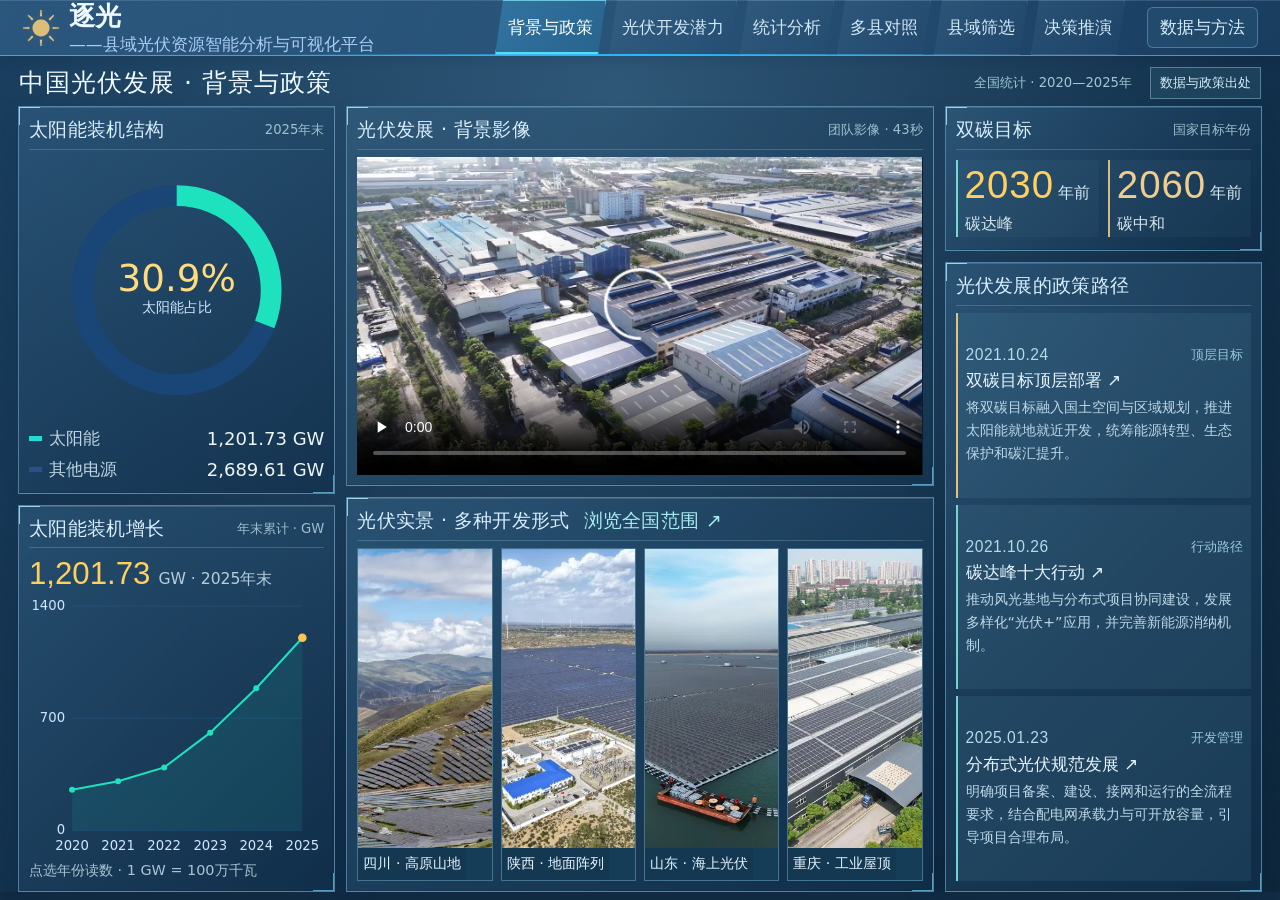
==== commit a8e1978e: "Simplify map labels and show provincial conditions as national percentiles" ====
--- a/index.html
+++ b/index.html
@@ -1,4 +1,4 @@
-<!doctype html><html lang="zh-CN" data-atlas-boot="loading"><head><script id="atlasBuild">window.ATLAS_BUILD={"runtime":"atlas-runtime-v48-b7cc94bb9bd5.js","style":"atlas-ui-v48-8a2a28521002.css","manifest":"asset-manifest-v48-e815d8f55171.js","loader":"loader-v48-26247a8b2a6b.js"};</script><meta charset="utf-8"><meta name="viewport" content="width=device-width,initial-scale=1"><title>逐光——县域光伏资源智能分析与可视化平台</title><meta name="description" content="逐光——县域光伏资源智能分析与可视化平台：开发优先级、多指标地图、多县对照、实景案例与夜间灯光GDP估计。"><link rel="icon" href="data:image/svg+xml,%3Csvg xmlns='http://www.w3.org/2000/svg' viewBox='0 0 32 32'%3E%3Crect width='32' height='32' rx='8' fill='%23091322'/%3E%3Ccircle cx='16' cy='16' r='8' fill='%23ffb454'/%3E%3C/svg%3E"><script defer src="asset-manifest-v48-e815d8f55171.js"></script><script defer src="loader-v48-26247a8b2a6b.js"></script><style id="bootStyle">html[data-atlas-boot="loading"] body>header,html[data-atlas-boot="loading"] body>main{opacity:0!important;pointer-events:none!important}html[data-atlas-boot="loading"]{background:#153650}#atlasLoading{position:fixed!important;inset:0!important;width:100%!important;height:100dvh!important;z-index:10000!important;display:flex;align-items:center;justify-content:center;gap:16px;margin:0!important;padding:24px!important;box-sizing:border-box;background:linear-gradient(145deg,#285171,#112c43)!important;color:#e8f7ff;font:19.2px/1.7 'Microsoft YaHei',sans-serif}#atlasLoading[hidden]{display:none!important}#atlasLoading .loadingSun{font-size:36px;color:#ddbd7b}#retryAtlas{padding:8px 14px;border:1px solid #83b8d2;background:#2a5874;color:#eefaff}#retryAtlas[hidden]{display:none}</style><link rel="stylesheet" href="atlas-ui-v48-8a2a28521002.css"><link rel="preload" as="script" href="atlas-runtime-v48-b7cc94bb9bd5.js"></head><body><div id="atlasLoading" class="atlasLoading" role="status"><span class="loadingSun" aria-hidden="true">☀</span><span id="loadStatus">正在准备全国图谱…</span><button id="retryAtlas" hidden>重新加载</button></div>
+<!doctype html><html lang="zh-CN" data-atlas-boot="loading"><head><script id="atlasBuild">window.ATLAS_BUILD={"runtime":"atlas-runtime-v49-c69f331f335c.js","style":"atlas-ui-v49-2bef6890b7cc.css","manifest":"asset-manifest-v49-e815d8f55171.js","loader":"loader-v49-26247a8b2a6b.js"};</script><meta charset="utf-8"><meta name="viewport" content="width=device-width,initial-scale=1"><title>逐光——县域光伏资源智能分析与可视化平台</title><meta name="description" content="逐光——县域光伏资源智能分析与可视化平台：开发优先级、多指标地图、多县对照、实景案例与夜间灯光GDP估计。"><link rel="icon" href="data:image/svg+xml,%3Csvg xmlns='http://www.w3.org/2000/svg' viewBox='0 0 32 32'%3E%3Crect width='32' height='32' rx='8' fill='%23091322'/%3E%3Ccircle cx='16' cy='16' r='8' fill='%23ffb454'/%3E%3C/svg%3E"><script defer src="asset-manifest-v49-e815d8f55171.js"></script><script defer src="loader-v49-26247a8b2a6b.js"></script><style id="bootStyle">html[data-atlas-boot="loading"] body>header,html[data-atlas-boot="loading"] body>main{opacity:0!important;pointer-events:none!important}html[data-atlas-boot="loading"]{background:#153650}#atlasLoading{position:fixed!important;inset:0!important;width:100%!important;height:100dvh!important;z-index:10000!important;display:flex;align-items:center;justify-content:center;gap:16px;margin:0!important;padding:24px!important;box-sizing:border-box;background:linear-gradient(145deg,#285171,#112c43)!important;color:#e8f7ff;font:19.2px/1.7 'Microsoft YaHei',sans-serif}#atlasLoading[hidden]{display:none!important}#atlasLoading .loadingSun{font-size:36px;color:#ddbd7b}#retryAtlas{padding:8px 14px;border:1px solid #83b8d2;background:#2a5874;color:#eefaff}#retryAtlas[hidden]{display:none}</style><link rel="stylesheet" href="atlas-ui-v49-2bef6890b7cc.css"><link rel="preload" as="script" href="atlas-runtime-v49-c69f331f335c.js"></head><body><div id="atlasLoading" class="atlasLoading" role="status"><span class="loadingSun" aria-hidden="true">☀</span><span id="loadStatus">正在准备全国图谱…</span><button id="retryAtlas" hidden>重新加载</button></div>
 <header><a class="brand" href="./"><span class="sun">☀</span><span class="brandCopy"><strong>逐光</strong><b>——县域光伏资源智能分析与可视化平台</b></span></a><nav aria-label="主导航"><a href="#contextSection">背景与政策</a><button id="atlasNav">地图与模型</button><button id="networkNav" hidden>区域关联</button></nav><button id="aboutBtn" class="quiet">数据与方法</button></header>
 <main inert aria-busy="true"><section class="intro"><div><div class="eyebrow">SOLAR ATLAS / 03</div><h1>循光而行，因地而生。</h1><p>资源禀赋 × 区域发展 × 生态约束</p></div><div class="summary"><div><strong id="total">—</strong><span>当前有效县域</span></div><div><strong id="high">—</strong><span>最高优先级</span></div><div><strong id="mean">—</strong><span>平均协调度</span></div><div><strong>1,028</strong><span>所给保护区要素</span></div></div></section>
 <div class="versionBar"><span><i></i>多源研究数据 · 非实时监测</span><label for="version">GDP 使用方案</label><select id="version"><option value="hybrid">统计 GDP 优先 · 灯光补缺</option></select><button id="modelJump">查看验证依据</button></div>
--- a/atlas-ui-v49-2bef6890b7cc.css
+++ b/atlas-ui-v49-2bef6890b7cc.css
@@ -0,0 +1,1233 @@
+@charset "UTF-8";
+:root{color-scheme:dark;--bg:#080f1b;--panel:#101c2c;--line:#253245;--muted:#99aabd;--text:#eaf1f7;--gold:#ffbb60;--blue:#68c5d5}*{box-sizing:border-box}body{margin:0;background:var(--bg);color:var(--text);font-family:"Microsoft YaHei","PingFang SC",system-ui,sans-serif;font-size:19.2px}button,input,select{font:inherit}button{cursor:pointer;color:inherit;border:1px solid var(--line);background:#172437;border-radius:6px}button:hover{background:#27394d}button:focus-visible,input:focus-visible,select:focus-visible,a:focus-visible{outline:2px solid var(--gold);outline-offset:3px}header{height:78px;border-bottom:1px solid var(--line);display:flex;align-items:center;gap:30px;padding:0 36px}.brand{display:flex;align-items:center;gap:13px;color:var(--text);text-decoration:none;font-size:30px;font-weight:700}.brand b{font-size:18px;font-weight:400;border-left:1px solid #465063;margin-left:15px;padding-left:15px}.sun{font-size:43.2px;color:var(--gold)}.edition{margin-left:auto;letter-spacing:2px;font-size:15.6px;color:var(--gold)}.edition span{color:var(--muted);margin-left:18px;letter-spacing:0}.quiet{padding:9px 16px;background:transparent;font-size:16.8px}main{max-width:1800px;margin:auto;padding:32px 36px 0}.intro{display:flex;align-items:center;justify-content:space-between;gap:25px;margin-bottom:30px}.eyebrow{color:var(--gold);font-size:14.4px;letter-spacing:2px;margin-bottom:12px}h1{font-size:40.8px;letter-spacing:2px;font-weight:500;margin:0 0 12px}p{line-height:1.7;margin:0;color:var(--muted)}.intro p{font-size:16.8px}.summary{display:flex;gap:38px}.summary>div{border-left:1px solid var(--line);padding-left:25px}.summary strong{display:block;font-size:38.4px;font-weight:500;font-variant-numeric:tabular-nums}.summary span{font-size:15.6px;display:block;color:var(--muted);margin-top:7px}.workspace{display:grid;grid-template-columns:225px minmax(340px,1fr) 290px;border:1px solid var(--line);border-radius:12px;overflow:hidden;background:#0c1625}.panel{padding:22px;background:var(--panel)}h2{font-size:21.6px;font-weight:500;margin:0 0 18px}h3{font-size:18px;font-weight:500}.left{border-right:1px solid var(--line)}.metrics{display:grid;gap:9px;margin:22px 0}.metrics button{text-align:left;padding:13px 14px;background:transparent}.metrics button span{display:block;font-size:18px}.metrics small{display:block;font-size:14.4px;color:var(--muted);margin-top:6px}.metrics button.active{border-color:#c58a41;background:#332b23;box-shadow:inset 3px 0 var(--gold)}.metrics button.active span{color:#ffcb85}label{display:block;font-size:15.6px;color:var(--muted);margin:18px 0 9px}select,input{width:100%;min-width:0;background:#0b1625;border:1px solid #334256;color:var(--text);padding:11px 9px;border-radius:5px;font-size:16.8px}form{display:flex;gap:5px}form button{padding:0 8px;font-size:15.6px;flex-shrink:0}.subtle{font-size:14.4px;color:var(--muted);margin-top:12px;line-height:1.7}.scope{border-top:1px solid var(--line);margin-top:24px;padding-top:20px}.scope span{color:var(--muted);font-size:14.4px}.scope strong{display:block;font-size:18px;margin:8px 0}.scope p{font-size:14.4px}.reset{margin-top:18px;padding:9px 12px;font-size:15.6px;width:100%;background:transparent}.mapPanel{display:flex;flex-direction:column;min-width:0;background:radial-gradient(ellipse at 45% 40%,#162b3c 0,#0c1625 70%)}.mapHeader{display:flex;justify-content:space-between;align-items:start;padding:22px 22px 0;gap:12px}.mapHeader h2{margin-bottom:5px}.mapHeader p{font-size:14.4px}.segmented{display:flex;border:1px solid #364154;border-radius:6px;padding:3px;flex-shrink:0}.segmented button{padding:6px 12px;border:0;background:transparent;font-size:15.6px}.segmented .active{background:#344353;color:var(--gold)}.mapCanvas{position:relative;flex:1;min-height:460px;overflow:hidden}#map{width:100%;height:100%;min-height:460px;max-height:650px;display:block;touch-action:none}.county{stroke:#101d2c;stroke-width:.32;vector-effect:non-scaling-stroke;cursor:pointer;transition:fill .25s}.province{stroke:#59707b;stroke-width:.7;vector-effect:non-scaling-stroke;cursor:pointer}.county:hover,.province:hover{filter:brightness(1.35);stroke:#fff;stroke-width:1}.selected{stroke:#fff!important;stroke-width:1.7!important;filter:brightness(1.22)}.outline{fill:none;stroke:#819ba2;stroke-width:.65;vector-effect:non-scaling-stroke;opacity:.65}.mapTools{position:absolute;top:24px;right:16px;display:grid;gap:5px}.mapTools button{width:33px;height:33px;font-size:24px;background:#102031dd}.mapNote{position:absolute;bottom:13px;left:22px;font-size:13.2px;line-height:1.7;color:#8599af;pointer-events:none}#tooltip{position:absolute;display:none;z-index:3;pointer-events:none;padding:10px 14px;border:1px solid #546070;border-radius:6px;background:#0a1322f2;font-size:15.6px;line-height:1.8;box-shadow:0 6px 30px #0008}.legend{padding:15px 22px 18px;border-top:1px solid #243345}.legend>div{display:flex;flex-wrap:wrap;gap:12px}.legend span{font-size:14.4px;color:#c0ceda;display:inline-flex;align-items:center;gap:6px}.legend i{width:17px;height:9px;border-radius:2px;display:inline-block}.legend p{font-size:13.2px;margin-top:9px}.right{border-left:1px solid var(--line)}.detailLocation{font-size:14.4px;color:var(--muted);margin:17px 0 7px}.detailTitle{font-size:31.2px;margin:0 0 10px;letter-spacing:1px}.badge{display:inline-block;font-size:14.4px;padding:5px 9px;background:#423426;color:#ffd296;border:1px solid #685138;border-radius:4px}.detailScore{display:flex;gap:20px;margin:24px 0}.detailScore strong{font-size:34.8px;font-weight:500;display:block;font-variant-numeric:tabular-nums}.detailScore span{font-size:14.4px;color:var(--muted);display:block;margin-top:6px}.indicator{margin:16px 0}.indicator>div{display:flex;justify-content:space-between;font-size:14.4px;margin-bottom:8px;color:#b7c9d9}.indicator b{font-weight:400;color:#ecf3fa}.track{height:5px;background:#273649;border-radius:3px;overflow:hidden}.track i{height:100%;display:block;background:#76bbbd}.detailNote{font-size:14.4px;line-height:1.8;margin:15px 0}.rankingHead{display:flex;align-items:center;justify-content:space-between;border-top:1px solid var(--line);margin-top:23px;padding-top:9px}.rankingHead span{font-size:13.2px;color:var(--muted)}.rank{display:flex;align-items:center;width:100%;text-align:left;border:0;background:transparent;border-radius:3px;gap:10px;padding:10px 0;font-size:15.6px}.rank em{font-size:14.4px;color:var(--gold);font-style:normal;width:19px}.rank span{flex:1;white-space:nowrap;overflow:hidden;text-overflow:ellipsis}.rank b{font-weight:400;font-size:14.4px;color:#c5d6e3;font-variant-numeric:tabular-nums}.bottom{display:grid;grid-template-columns:1fr 1.4fr;gap:18px;margin-top:18px}.bottom>.panel{border:1px solid var(--line);border-radius:10px}.sectionHeading{display:flex;justify-content:space-between;gap:15px;align-items:center}.sectionHeading h2{margin-bottom:5px}.sectionHeading>span{font-size:14.4px;color:var(--muted)}#distribution{display:flex;gap:14px;height:136px;align-items:end;margin-top:15px}.distItem{flex:1;display:flex;flex-direction:column;align-items:center;justify-content:end;gap:7px;height:100%}.distItem b{font-size:15.6px;font-weight:400}.distItem i{width:80%;min-height:2px;border-radius:3px 3px 0 0;opacity:.9}.distItem span{font-size:14.4px;color:var(--muted)}.plotWrap{height:165px;margin-top:10px}#scatter{width:100%;height:100%}#scatter circle{cursor:pointer}#scatter circle:hover{r:5;stroke:white;stroke-width:1}footer{display:flex;align-items:center;justify-content:space-between;gap:20px;padding:25px 0;color:#8799ad;font-size:14.4px}footer button{background:transparent;border:0;font-size:14.4px;color:var(--gold)}dialog{width:min(760px,92vw);max-height:85vh;padding:0;background:#101c2c;color:var(--text);border:1px solid #415166;border-radius:12px}dialog::backdrop{background:#020812cb;backdrop-filter:blur(4px)}.dialogHead{display:flex;align-items:center;justify-content:space-between;padding:22px;border-bottom:1px solid var(--line)}.dialogHead h2{margin:0}.dialogHead button{font-size:27.6px;width:35px;height:35px}.dialogBody{padding:22px;overflow:auto}.dialogBody h3{color:var(--gold);margin-top:25px}.dialogBody p{font-size:16.8px;margin:10px 0}.dialogBody details{font-size:16.8px;color:var(--muted);margin-top:25px}.dialogBody summary{cursor:pointer}.empty{color:var(--muted);font-size:16.8px;line-height:1.8}
+@media(min-width:1550px){.workspace{grid-template-columns:250px minmax(400px,1fr) 320px}.mapCanvas{min-height:560px}}@media(max-width:1150px){main{padding:24px 18px 0}header{padding:0 20px}.workspace{grid-template-columns:190px minmax(320px,1fr) 240px}.panel{padding:17px}.summary{gap:17px}.summary>div{padding-left:17px}h1{font-size:33.6px}.summary strong{font-size:32.4px}.mapHeader{padding:18px 15px 0}}@media(max-width:900px){.workspace{grid-template-columns:190px 1fr}.right{grid-column:1/-1;border-left:0;border-top:1px solid var(--line);display:grid;grid-template-columns:1fr 1fr;gap:15px}.right>.eyebrow{grid-column:1/-1;margin:0}.right .rankingHead{display:none}#ranking{padding-top:15px}.intro{align-items:start;flex-direction:column}.summary{width:100%;justify-content:space-between}.summary>div:first-child{padding-left:0;border:0}.edition{display:none}header .quiet{margin-left:auto}.bottom{grid-template-columns:1fr 1fr}.detailScore{margin:16px 0}}@media(max-width:620px){header{height:68px;padding:0 14px}.brand{font-size:27.6px}.brand b{font-size:14.4px;margin-left:7px;padding-left:7px}.quiet{font-size:14.4px;padding:8px}main{padding:23px 12px 0}.intro{margin-bottom:22px}h1{font-size:33.6px}.intro p{font-size:15.6px}.summary strong{font-size:30px}.summary span{font-size:13.2px}.workspace{display:block}.left{border:0;padding:15px}.left>.eyebrow,.left>h2,.scope,.reset{display:none}.metrics{grid-template-columns:1fr 1fr;margin:0 0 14px;gap:8px}.metrics button{padding:9px 10px}.metrics button span{font-size:16.8px}.metrics small{font-size:13.2px}.left label{margin-top:10px}.mapPanel{border-top:1px solid var(--line)}.mapCanvas,#map{min-height:400px;height:440px}.mapHeader{gap:5px}.mapHeader h2{font-size:19.2px}.segmented button{padding:6px 10px}.right{display:block}.right>.eyebrow{margin-bottom:10px}.rankingHead{display:flex!important}.bottom{grid-template-columns:1fr}footer{flex-direction:column;gap:10px;text-align:center}.legend>div{gap:9px}.detailTitle{font-size:30px}.sectionHeading>span{font-size:13.2px}}@media(prefers-reduced-motion:reduce){*{transition:none!important}}
+/* Spatial observatory theme: original navy, teal and amber palette retained. */
+html{scroll-behavior:smooth}body{background-color:#080f1b;background-image:radial-gradient(ellipse at 50% 0,#1e3c502e,transparent 55%),linear-gradient(#172b3b25 1px,transparent 1px),linear-gradient(90deg,#172b3b25 1px,transparent 1px);background-size:auto,48px 48px,48px 48px}header{height:82px;background:linear-gradient(180deg,#101f30e6,#080f1bcc);border-bottom-color:#395366;position:relative;gap:22px}header:after{content:'';height:2px;width:24%;position:absolute;bottom:-1px;left:38%;background:linear-gradient(90deg,transparent,#ffbb60,transparent)}header nav{display:flex;align-items:center;gap:8px;margin-left:auto}header nav button,header nav a{color:#b7c9d9;padding:12px 18px;font-size:16.8px;text-decoration:none;background:transparent;border:0;border-radius:0}header nav .navActive{color:#ffcb85;box-shadow:inset 0 -2px #b98b4f;background:linear-gradient(0deg,#9d763619,transparent)}main{max-width:1900px;padding:26px 28px 0}.intro{margin-bottom:22px}.intro h1{font-size:36px;letter-spacing:3px}.intro .eyebrow{font-size:14.4px;letter-spacing:4px;margin-bottom:10px}.intro p{font-size:16.8px;color:#98aabb}.summary{gap:24px}.summary strong{font-family:Bahnschrift,"Segoe UI",sans-serif;font-size:38.4px;letter-spacing:1px}.summary span{font-size:15.6px}.summary>div{padding-left:22px}.versionBar{display:flex;align-items:center;gap:14px;margin-bottom:17px;color:#9bacbd;font-size:15.6px}.versionBar>span{margin-right:auto;display:flex;align-items:center;gap:9px}.versionBar i{width:6px;height:6px;background:#ffbb60;box-shadow:0 0 10px #ffbb6050}.versionBar label{margin:0;font-size:15.6px}.versionBar select{width:260px;padding:9px 11px;font-size:15.6px}.versionBar button{font-size:15.6px;background:transparent;padding:8px 12px}.workspace{border:0;overflow:visible;background:transparent;gap:14px;grid-template-columns:218px minmax(420px,1fr) 294px;align-items:stretch}.panel,.mapPanel{position:relative;border:1px solid #354b5c;border-radius:3px;background:linear-gradient(135deg,#142637ed,#0e1a2aee);box-shadow:inset 0 0 26px #050e1835,0 8px 24px #0000001a}.panel:before,.mapPanel:before{content:'';position:absolute;inset:-1px;pointer-events:none;background:linear-gradient(#bb995e,#bb995e) left top/18px 2px no-repeat,linear-gradient(#bb995e,#bb995e) left top/2px 18px no-repeat,linear-gradient(#6d9399,#6d9399) right bottom/18px 2px no-repeat,linear-gradient(#6d9399,#6d9399) right bottom/2px 18px no-repeat;opacity:.8}.panel{padding:19px}.left,.right{border:1px solid #354b5c}.left h2{font-size:20.4px;margin-bottom:16px}.metrics{gap:4px;margin:12px 0 16px}.metrics button{display:flex;align-items:center;gap:10px;padding:10px 9px;border-color:transparent;border-radius:2px}.metrics button span{font-size:16.8px}.metrics button em{font-family:Bahnschrift,sans-serif;font-style:normal;color:#6e869a;font-size:14.4px;letter-spacing:1px}.metrics button.active{background:linear-gradient(90deg,#70502d55,#332b2320);border-color:#8266447a;box-shadow:inset 2px 0 var(--gold)}.metrics button.active em{color:#ffbb60}.left label{font-size:15.6px;margin-top:13px}.left input,.left select{font-size:15.6px;padding:10px 8px}.left .subtle{font-size:14.4px}.reset{margin-top:12px}.mapPanel{overflow:hidden;background:radial-gradient(ellipse at 50% 43%,#193345b0,#0b1725 73%);display:flex;flex-direction:column}.mapHeader{padding:22px 22px 0}.mapHeader .eyebrow{font-size:13.2px;margin-bottom:8px;color:#88a7b3;letter-spacing:2px}.mapHeader h2{font-size:24px;letter-spacing:1px}.mapHeader p{font-size:14.4px;line-height:1.7}.overlayControls{display:flex;flex-wrap:wrap;gap:10px 18px;align-items:center;padding:16px 22px 0}.overlayControls label{display:flex;align-items:center;gap:7px;margin:0;font-size:14.4px;color:#b5c5d2;cursor:pointer}.overlayControls input{width:13px;height:13px;margin:0;accent-color:#d3ba7b}.overlayControls>span{font-size:13.2px;color:#7493a6;margin-left:auto}.mapCanvas{min-height:470px;flex:1;background-image:radial-gradient(#65889830 .7px,transparent .7px);background-size:18px 18px;isolation:isolate}#map{position:relative;z-index:1;min-height:470px;max-height:none;height:100%;filter:drop-shadow(0 7px 5px #0007)}.orbital{position:absolute;width:85%;height:40%;border:1px solid #547f8b20;border-radius:50%;left:7%;bottom:18%;transform:rotate(-8deg);box-shadow:0 0 0 28px #547f8b08,0 0 0 55px #547f8b08,0 0 90px #d3ba7b07;pointer-events:none}.mapTools{z-index:2}.mapTools button{border-color:#3c5464;border-radius:3px}.mapNote{z-index:2;font-size:13.2px;color:#93aaba}.county{stroke:#102330;stroke-width:.4}.province{stroke:#97b8be;stroke-width:.7}.outline{stroke:#789da2;stroke-width:.55;opacity:.72}.selected{stroke:#fff0b3!important;filter:brightness(1.2)}.reserveShape{fill:#72a79e33;stroke:#a7d5d0;stroke-width:.65;vector-effect:non-scaling-stroke}.relationGlow{fill:none;stroke:#ffbb60;stroke-width:5;filter:url(#linkGlow);vector-effect:non-scaling-stroke}.relationLine{fill:none;stroke:#ffe0a4;stroke-width:1;vector-effect:non-scaling-stroke;stroke-dasharray:4 2}.relationNode{fill:#ffe3a7;stroke:#fff1d1;stroke-width:.3;filter:drop-shadow(0 0 3px #ffbb60)}.mapLabel{fill:#fbe7bf;font-size:12px;paint-order:stroke;stroke:#112335;stroke-width:3px;stroke-linejoin:round}.legend{background:#0d1a28bb;border-color:#344c5e;padding:14px 20px}.legend>div{gap:8px 13px}.legend span{font-size:13.2px}.legend p{font-size:13.2px;color:#8fa9bb}.missingKey{background:repeating-linear-gradient(135deg,#253246 0 3px,#677589 3px 4px)}.detailLocation{line-height:1.7;font-size:14.4px;margin-top:13px}.detailTitle{font-size:27.6px;line-height:1.5}.detailScore{margin:20px 0;gap:30px}.detailScore strong{font-family:Bahnschrift,"Segoe UI",sans-serif;font-size:33.6px}.selectedMetric{display:flex;align-items:center;justify-content:space-between;margin-top:18px;padding:14px 0;border-bottom:1px solid #354a5a}.selectedMetric span{font-size:15.6px;color:#9eb3c4}.selectedMetric strong{font-size:30px;font-family:Bahnschrift,sans-serif;color:#ffce87}.indicator{margin:14px 0}.indicator>div{font-size:14.4px}.indicator .track{height:4px}.gdpEstimate{padding:13px;background:#0b1828;border-left:2px solid #82aba6}.gdpEstimate span{font-size:14.4px;color:#a8becd;display:block}.gdpEstimate b{display:block;font-family:Bahnschrift,sans-serif;font-size:26.4px;font-weight:500;margin:7px 0}.gdpEstimate small{font-size:13.2px;color:#8da5b8}.rankingHead{margin-top:17px}.rankingHead h3{font-size:15.6px;line-height:1.6}.rank{padding:9px 0}.rank b{font-size:14.4px}.rank span{font-size:15.6px}.bottom{grid-template-columns:1fr 1fr 1.15fr;gap:14px;margin-top:14px}.bottom>.panel{border-color:#354b5c;border-radius:3px}.sectionHeading .eyebrow{font-size:13.2px;letter-spacing:2px;margin-bottom:8px}.sectionHeading h2{font-size:20.4px}.sectionHeading p{font-size:16.8px}.sectionHeading>span{font-size:14.4px}.distributionBody{display:flex;align-items:center;gap:12px;min-height:190px}#donut{width:43%;max-width:170px;flex-shrink:0}#distribution{display:block;flex:1;height:auto;margin:15px 0}.distLine{display:flex;gap:8px;align-items:center;margin:12px 0;font-size:14.4px}.distLine>i{width:7px;height:7px;border-radius:1px}.distLine span{color:#9bb3c3}.distLine b{font-weight:400;margin-left:auto}.distLine small{font-size:13.2px;color:#8299ad;min-width:37px;text-align:right}.textButton{border:0;background:transparent;color:#c5b389;font-size:14.4px;padding:0}.relationRow{display:flex;width:100%;gap:12px;align-items:center;border:0;border-radius:0;border-bottom:1px solid #2b40504d;background:transparent;padding:12px 0;text-align:left}.relationRow span{font-size:15.6px;flex:1;min-width:0;white-space:nowrap;overflow:hidden;text-overflow:ellipsis}.relationRow small{display:block;font-size:13.2px;color:#849eaf;margin-top:5px}.relationRow>i{height:3px;background:#2b4050;width:48px;flex-shrink:0}.relationRow>i b{display:block;height:100%;background:#d3ba7b}.relationRow strong{font-size:15.6px;font-weight:400;color:#ffce87}.relation .subtle{font-size:13.2px}.plotWrap{height:182px}.modelSection{margin-top:14px;padding:26px;scroll-margin-top:20px}.modelSection>.sectionHeading h2{font-size:28.8px}.modelGrid{display:grid;grid-template-columns:1.3fr 1fr;gap:40px;margin-top:22px}.modelStats{display:flex;gap:34px;margin-bottom:22px}.modelStats span{font-size:14.4px;color:#8da8ba;display:block}.modelStats strong{display:block;font-family:Bahnschrift,sans-serif;font-size:37.2px;font-weight:500;margin:9px 0 5px;color:#ffe1b0}.modelStats em{font-size:14.4px;font-style:normal;margin-left:7px;color:#b6c4ce}.modelStats small{font-size:14.4px;color:#8da8ba}.tableWrap{overflow-x:auto}table{border-collapse:collapse;width:100%;font-size:15.6px}th{text-align:right;color:#8da8ba;font-size:14.4px;font-weight:400;background:#12293a}th:first-child,td:first-child{text-align:left}td,th{padding:12px 10px;border-bottom:1px solid #2c44524a}td{text-align:right;font-variant-numeric:tabular-nums}.chosen{background:#58442733;color:#fbd394}#modelPlot{width:100%;height:310px}.methodStrip{display:flex;gap:14px;margin-top:24px;border-top:1px solid #344b5d;padding-top:20px}.methodStrip span{flex:1;color:#8faabc;font-size:15.6px;border-left:2px solid #857853;padding-left:13px}.modelCaveat{font-size:14.4px;margin-top:20px;color:#8ba1b3;line-height:1.9}.dialogBody a{color:#f4cb8d}.dialogBody h3{line-height:1.7}.dialogBody p{line-height:1.9}.bottom .subtle{font-size:13.2px}.eyebrow{color:#d6b77f}footer{font-size:14.4px}
+@media(min-width:1550px){.workspace{grid-template-columns:230px minmax(450px,1fr) 315px}.mapCanvas,#map{min-height:530px}.panel{padding:21px}.metrics button{padding:10px 12px}.metrics button span{font-size:18px}.mapHeader h2{font-size:27.6px}}@media(max-width:1190px){main{padding:24px 16px 0}.workspace{grid-template-columns:195px minmax(300px,1fr) 255px;gap:10px}.panel{padding:15px}.summary{gap:13px}.summary>div{padding-left:14px}.summary strong{font-size:33.6px}.intro h1{font-size:30px}header{padding:0 20px}.brand b{font-size:15.6px}header nav button,header nav a{padding:10px 9px;font-size:15.6px}.mapHeader{padding:18px 16px 0}.overlayControls{padding:12px 16px 0}.bottom{grid-template-columns:1fr 1fr;gap:10px}.scatterPanel{grid-column:1/-1}.scatterPanel .plotWrap{height:220px}.modelGrid{gap:20px}.modelStats{gap:20px}.modelStats strong{font-size:31.2px}.modelSection{padding:22px}.distributionBody{min-height:210px}}@media(max-width:950px){.workspace{grid-template-columns:195px 1fr}.right{grid-column:1/-1;display:grid;grid-template-columns:1.4fr 1fr;gap:15px;border:1px solid #354b5c}.right>.eyebrow{grid-column:1/-1}.right .rankingHead{display:none}.intro{flex-direction:column;gap:20px;align-items:stretch}.summary{justify-content:space-between}.summary>div:first-child{border:0;padding-left:0}.modelGrid{grid-template-columns:1fr}.modelGrid #modelPlot{height:300px}.versionBar>span{font-size:13.2px}.versionBar label{display:none}.versionBar select{width:230px}.methodStrip{flex-wrap:wrap}.methodStrip span{flex-basis:40%}header nav{gap:1px}.brand b{display:none}.mapCanvas,#map{height:590px;min-height:500px}#modelSection .sectionHeading{align-items:start;gap:15px}.mapPanel{min-width:0}}
+@media(max-width:620px){header{height:auto;min-height:70px;flex-wrap:wrap;padding:12px 15px;gap:7px}.brand{font-size:28.8px}header nav{order:3;width:100%;justify-content:space-between;border-top:1px solid #263d4c;margin-top:7px;padding-top:5px}header nav button,header nav a{font-size:15.6px;padding:7px 16px}header .quiet{font-size:14.4px;margin-left:auto}.intro h1{font-size:32.4px}.summary{gap:9px;flex-wrap:wrap}.summary>div{padding-left:10px}.summary strong{font-size:27.6px}.summary span{font-size:12px}.versionBar{gap:8px;flex-wrap:wrap}.versionBar>span{width:100%;margin-bottom:3px}.versionBar select{flex:1;width:auto}.versionBar button{font-size:14.4px;padding:8px}.workspace{display:block}.left{padding:15px}.left>h2,.left>.eyebrow{display:none}.metrics{grid-template-columns:1fr 1fr;gap:5px;margin:0}.metrics button{padding:9px 6px;gap:6px;border-color:#294052}.metrics button span{font-size:15.6px}.metrics button em{font-size:13.2px}.left label{margin-top:13px}.left .reset{display:block}.mapPanel{margin-top:12px}.mapHeader{padding:18px 15px 0}.mapHeader h2{font-size:21.6px}.mapHeader p{font-size:13.2px}.mapHeader .eyebrow{font-size:12px}.overlayControls{gap:10px;padding:13px 15px 0}.overlayControls>span{width:100%;margin:0}.mapCanvas,#map{height:460px;min-height:460px}.mapNote{font-size:12px;left:15px;bottom:10px}.legend{padding:13px 15px}.legend span{font-size:12px}.legend p{font-size:13.2px}.right{margin-top:12px;display:block;padding:18px}.right>.eyebrow{margin-bottom:10px}.detailTitle{font-size:30px}.right .rankingHead{display:flex}.indicator>div{font-size:15.6px}.detailLocation,.detailNote{font-size:15.6px}.bottom{grid-template-columns:1fr;margin-top:12px;gap:12px}.scatterPanel{grid-column:auto}.bottom .panel{padding:20px}.modelSection{padding:20px;margin-top:12px}.modelSection>.sectionHeading{display:block}.modelSection .badge{margin-top:14px}.modelStats{gap:17px;flex-wrap:wrap}.modelStats strong{font-size:28.8px}.modelStats span,.modelStats small{font-size:13.2px}.modelGrid{margin-top:18px}.modelGrid #modelPlot{height:auto}.methodStrip{gap:18px}.methodStrip span{font-size:14.4px}.tableWrap td,.tableWrap th{font-size:13.2px;padding:10px 6px}footer{font-size:13.2px}.distributionBody{min-height:180px}#donut{width:46%}}
+@media(prefers-reduced-motion:reduce){html{scroll-behavior:auto}*{animation:none!important;transition:none!important}}
+/* Keep interactive geometry out of offscreen SVG filter surfaces. */
+#map{filter:none}.county,.province{transition:none}.county:hover,.province:hover,.selected{filter:none}.relationGlow{filter:none;stroke-width:3;opacity:.18}.relationNode{filter:none}
+.contextSection{margin-top:18px;padding:34px;scroll-margin-top:20px;background:radial-gradient(ellipse at 12% 35%,#31515335,transparent 50%),linear-gradient(120deg,#132534,#0d1928);overflow:hidden}
+.contextHead{display:flex;justify-content:space-between;gap:24px}.contextHead h2{font-size:34.8px;font-weight:500;letter-spacing:2px;margin:12px 0}.contextHead p{font-size:16.8px;color:#93aebe;line-height:1.8}.contextStamp{font-size:13.2px;color:#738c9f;letter-spacing:3px;line-height:1.9;text-align:right;padding-top:8px;flex-shrink:0}
+.contextGrid{display:grid;grid-template-columns:1fr 1.15fr;gap:54px;margin-top:30px;align-items:center}.microLabel{font-size:13.2px;letter-spacing:3px;color:#9eb7bb}.missionVisual svg{display:block;width:100%;max-height:310px;margin:auto}.missionVisual>p{text-align:center;color:#708b9e;font-size:12px;letter-spacing:2px;margin:0}.storyTabs{display:flex;gap:26px;border-bottom:1px solid #334958}.storyTabs button{border:0;background:transparent;border-radius:0;padding:12px 0;color:#90aabb;font-size:16.8px}.storyTabs button[aria-selected=true]{color:#ffcf8b;box-shadow:0 2px #d3ba7b}#storyPanel{min-height:305px;padding-top:8px}#storyPanel h3{font-size:25.2px;font-weight:500;margin:20px 0 12px;color:#e7e2d6}#storyPanel>p{font-size:15.6px;line-height:1.9;color:#9bb0bd}.storySteps{display:grid;gap:14px;margin-top:23px}.storySteps>div{display:flex;gap:17px;align-items:center}.storySteps em{font:26.4px Bahnschrift,sans-serif;color:#bda975;font-style:normal;opacity:.8}.storySteps b{font-size:15.6px;font-weight:500;color:#c5d7dd;display:block}.storySteps small{display:block;font-size:14.4px;color:#7f9baa;margin-top:5px;line-height:1.6}
+.policyHeading{display:flex;justify-content:space-between;align-items:end;border-top:1px solid #304654;padding-top:30px;margin-top:30px}.policyHeading h3{font-size:26.4px;font-weight:500;margin:8px 0 0}.policyHeading>span{font-size:13.2px;color:#7993a4}.policyTimeline{display:grid;grid-template-columns:repeat(3,1fr);margin-top:26px;gap:0}.policyTimeline>a{text-decoration:none;color:inherit;display:block;position:relative;padding:0 28px 18px 0}.policyTimeline time{font:26.4px Bahnschrift,sans-serif;letter-spacing:2px;color:#d3ba7b}.policyDot{display:block;height:28px;position:relative;margin-top:12px}.policyDot:before{content:'';position:absolute;top:8px;left:0;width:calc(100% + 28px);height:1px;background:linear-gradient(90deg,#ab956155,#426473)}.policyDot:after{content:'';position:absolute;width:6px;height:6px;border:1px solid #e4c287;background:#102432;transform:rotate(45deg);top:5px;left:1px}.policyTimeline small{font-size:12px;color:#79a6a6;letter-spacing:2px}.policyTimeline h4{font-size:19.2px;line-height:1.7;margin:9px 0;font-weight:500;color:#dce3dd}.policyTimeline p{font-size:14.4px;line-height:1.9;color:#8da8b7;max-width:360px}.policyTimeline em{font-size:13.2px;color:#bfae84;font-style:normal;display:block;margin-top:18px}.policyTimeline a:hover h4{color:#ffd08e}.policyTimeline a:focus-visible,.storyTabs button:focus-visible{outline:2px solid #ffcf8b;outline-offset:4px}
+.targetHorizon{background:#09172388;border:1px solid #294250;display:flex;align-items:center;gap:28px;padding:24px;margin-top:13px}.targetHorizon small{font-size:12px;color:#819ea9;letter-spacing:2px}.targetHorizon strong{font:45.6px Bahnschrift,sans-serif;color:#e9d4ab;display:block;margin-top:7px;white-space:nowrap}.targetHorizon strong span{font:14.4px sans-serif;color:#acbdbf;display:block;margin-top:6px}.horizonLine{height:1px;background:linear-gradient(90deg,#d3ba7b88,#72a79e88);flex:1;min-width:35px;position:relative}.horizonLine i{position:absolute;width:5px;height:5px;border:1px solid #d3ba7b;transform:rotate(45deg);top:-2px;background:#102432}.horizonLine i:last-child{right:0}.targetHorizon>p{max-width:310px;font-size:13.2px;line-height:1.9;color:#7994a5;margin-left:20px}.contextSection,.modelSection,.bottom{content-visibility:auto;contain-intrinsic-size:auto 700px}.bottom{contain-intrinsic-size:auto 300px}
+@media(max-width:950px){.contextGrid{gap:25px}.contextHead h2{font-size:28.8px}.targetHorizon{flex-wrap:wrap}.targetHorizon>p{max-width:none;width:100%;margin:0}.policyTimeline>a{padding-right:18px}.policyDot:before{width:calc(100% + 18px)}}
+@media(max-width:620px){.contextSection{padding:22px 18px}.contextHead h2{font-size:27.6px;line-height:1.6}.contextStamp{display:none}.contextGrid{grid-template-columns:1fr;gap:22px}.missionVisual svg{max-height:240px}.policyHeading{align-items:start;gap:12px}.policyHeading>span{max-width:115px;line-height:1.8}.policyTimeline{grid-template-columns:1fr;gap:22px}.policyTimeline>a{border-left:1px solid #3b555d;padding:0 0 5px 22px}.policyDot{position:absolute;top:-8px;left:-4px;margin:0}.policyDot:before{display:none}.policyTimeline p{max-width:none}.policyTimeline em{margin-top:10px}.targetHorizon{gap:15px;padding:20px 15px}.targetHorizon strong{font-size:39.6px}header nav button,header nav a{padding:7px 6px;font-size:14.4px}#storyPanel{min-height:340px}}
+
+/* Clear spatial encodings and compact reading guidance. */
+[hidden]{display:none!important}
+.atlasLoading{display:flex;align-items:center;gap:14px;padding:22px;color:#e6d7b7;background:linear-gradient(105deg,#233242,#151f2c);border-block:1px solid #3b4955;font-size:15.6px}
+.atlasLoading button{padding:8px 12px}.loadingSun{font-size:36px;color:var(--gold)}
+.protectedControls{display:flex;align-items:center;justify-content:space-between;gap:12px;padding:12px 22px;border-bottom:1px solid var(--line);background:#142333;font-size:14.4px;color:var(--muted)}
+.mapReading{display:flex;gap:22px;align-items:center;padding:13px 22px;border-bottom:1px solid #263847;background:#101e2d}
+.mapReading>span{flex-shrink:0}.mapReading small{display:block;font-size:12px;color:var(--muted);margin-bottom:5px;letter-spacing:1px}.mapReading b{font-size:15.6px;font-weight:500;color:#dfd7c5}.mapReading p{font-size:13.2px;line-height:1.65;margin-left:auto;max-width:310px}
+.reserveShape{fill:#ffb45466;stroke:#ffc77d;stroke-width:.55;vector-effect:non-scaling-stroke}
+#geometryStatus{color:#e5c590;font-size:13.2px}#geometryStatus:empty{display:none}
+.selectedMetric strong{font-size:clamp(22.8px,2.16vw,36px);overflow-wrap:anywhere;font-variant-numeric:tabular-nums}.rank b{font-size:13.2px;max-width:130px;overflow-wrap:anywhere}
+.doubleTrack span{font-size:13.2px}.metricDelta{overflow-wrap:anywhere;min-width:100px}
+@media(max-width:760px){.mapReading{gap:16px;padding:12px;flex-wrap:wrap}.mapReading p{max-width:none;margin:0;flex-basis:100%}.protectedControls{padding:12px;flex-wrap:wrap}.overlayControls{flex-wrap:wrap}.selectedMetric strong{font-size:28.8px}}
+@media(prefers-reduced-motion:reduce){html{scroll-behavior:auto}*,*::before,*::after{animation:none!important;transition:none!important}}
+
+.evidenceSection{padding:32px;margin-top:18px;scroll-margin-top:20px;background:linear-gradient(125deg,#172b37,#0d1928)}.evidenceSection h2{font-size:33.6px;font-weight:500;letter-spacing:1px}.evidenceSection h3{font-size:27.6px;font-weight:500;line-height:1.5}.evidenceSection p{font-size:15.6px;color:#9cb1bf;line-height:1.9}.evidenceAnchor{color:#d3ba7b;text-decoration:none;white-space:nowrap;font-size:15.6px}.findingGrid{display:grid;grid-template-columns:repeat(3,1fr);gap:18px;margin:26px 0 36px}.findingCard{display:block;text-align:left;padding:24px;border:1px solid #3b515d;background:linear-gradient(145deg,#21404955,#0b192633);border-radius:2px}.findingCard>span{color:#87aaaa;font-size:13.2px;letter-spacing:2px}.findingCard strong{display:block;font-size:36px;font-weight:500;color:#efcf95;margin:23px 0 15px}.findingCard small{font-size:15.6px;color:#9badb5}.findingCard p{font-size:14.4px;min-height:68px}.findingCard em{font-size:14.4px;color:#bda976;font-style:normal;display:block;margin-top:18px}.findingCard:hover{border-color:#bd9b62;background:#23434a55}.stabilityGrid{display:grid;grid-template-columns:1.1fr 1fr;gap:50px;border-top:1px solid #344c5a;padding-top:30px;scroll-margin-top:20px}.matrix{display:grid;grid-template-columns:repeat(5,1fr);gap:6px}.matrix button{display:flex;flex-direction:column;gap:8px;align-items:center;padding:12px 3px;border:1px solid #526b6933;background:rgb(114 167 158 / var(--density));border-radius:2px}.matrix button[aria-pressed=true]{outline:2px solid #ffd18b;outline-offset:1px;color:#ffe5bd}.matrix small{font-size:13.2px;color:#c7d7d7}.matrix b{font:25.2px Bahnschrift,sans-serif}.matrixAxes{display:flex;justify-content:space-between;color:#9aafba;font-size:13.2px;margin:18px 0 10px}.evidenceNote{font-size:13.2px!important;line-height:1.9!important;color:#829aaa!important}.migrationResults{padding:24px;background:#08172366;border:1px solid #2f4654}#cohortList{display:grid;grid-template-columns:1fr 1fr;gap:7px;margin-top:18px}#cohortList button{position:relative;text-align:left;background:#172c394d;border:1px solid #334b594d;padding:10px 21px 10px 10px;min-width:0}#cohortList button span{display:block;font-size:14.4px;white-space:nowrap;overflow:hidden;text-overflow:ellipsis}#cohortList small{font-size:12px;color:#789ba8}#cohortList b{position:absolute;right:8px;top:12px;color:#d3ba7b}.compareSection{border-top:1px solid #344c5a;margin-top:35px;padding-top:28px;scroll-margin-top:20px}.compareControls{display:flex;gap:20px;align-items:end;margin:24px 0}.compareControls label{flex:1;color:#d3ba7b;font-size:14.4px;min-width:0}.compareControls label:nth-child(2){color:#8bb8af}.compareControls select{margin-top:9px;width:100%;font-size:14.4px}.compareControls button,#useSelectedCounty{font-size:14.4px;padding:11px;color:#cddadf}.compareGrades{display:flex;gap:22px;color:#d3ba7b}.compareGrades span:last-child{color:#8bb8af}#comparisonSummary{display:flex;justify-content:space-between;gap:15px;align-items:center;padding:20px;background:#09172499;margin-bottom:20px}#comparisonSummary small{color:#8aa6b4;font-size:13.2px}#comparisonSummary strong{display:flex;gap:20px;margin-top:10px;font-size:22.8px;font-weight:500}#comparisonSummary i{font-style:normal;color:#586c77}.compareMetric{display:grid;grid-template-columns:220px 1fr 75px;gap:20px;align-items:center;border-bottom:1px solid #2b435055;padding:13px 0}.compareMetric b{font-size:15.6px;font-weight:400}.compareMetric small{display:block;color:#718e9c;font-size:12px;margin-top:5px}.doubleTrack>div{height:18px;background:#08162488;position:relative;margin:4px 0}.doubleTrack i{display:block;height:100%;background:linear-gradient(90deg,#856e43,#d3ba7b);max-width:100%}.doubleTrack>div:nth-child(2) i{background:linear-gradient(90deg,#365e61,#72a79e)}.doubleTrack span{position:absolute;right:5px;top:1px;color:#fff;font-size:13.2px;text-shadow:0 1px 3px #000}.metricDelta{font-size:13.2px;line-height:1.8;text-align:right;color:#8fa4ae}button:focus-visible,a:focus-visible{outline:2px solid #edc98f;outline-offset:3px}
+.passport{padding:30px;margin-top:18px}.passport h2{font-size:30px;font-weight:500}.passport p{color:#8da7b6;font-size:14.4px;line-height:1.9}.passportGrid{display:grid;grid-template-columns:repeat(4,1fr);gap:23px;margin-top:24px}.passportGrid>div{border-top:1px solid #63786d;padding-top:18px}.passportMark{font-size:13.2px;color:#80aca9;letter-spacing:2px}.passportGrid strong{display:block;font:36px Bahnschrift,sans-serif;color:#edd1a2;margin:17px 0}.passportGrid small{font-size:13.2px;color:#9cafb7}.evidencePipeline{display:flex;justify-content:space-between;gap:15px;align-items:center;background:#09172588;padding:22px;margin-top:23px;color:#b8c9cd;font-size:15.6px}.evidencePipeline small{color:#7893a4;font-size:13.2px}.evidencePipeline b{color:#a89369;font-weight:400}.guidedEntry{display:flex;gap:20px;align-items:center;border-top:1px solid #364f5a;border-bottom:1px solid #364f5a;padding:12px 0;margin:0 0 18px;font-size:14.4px;color:#8faab9}.guidedEntry button{border:0;background:transparent;color:#f0ce98;padding:3px;font-size:15.6px}.guidedEntry small{margin-left:auto;letter-spacing:2px;font-size:12px}.guidePanel{position:fixed;bottom:24px;right:24px;z-index:8;width:310px;max-width:calc(100vw - 30px);padding:20px;background:#102432f5;border:1px solid #bc9d68;box-shadow:0 14px 60px #0007;backdrop-filter:blur(10px)}.guidePanel[hidden]{display:none}.guidePanel>div{display:flex;justify-content:space-between;align-items:center;gap:12px}.guidePanel>div>span{font-size:12px;letter-spacing:2px;color:#d3ba7b}.guidePanel h3{font-size:25.2px;font-weight:500}.guidePanel p{font-size:14.4px;color:#a5bbc7;line-height:1.9}.guidePanel button{font-size:14.4px}.guidePanel button:disabled{opacity:.4;cursor:default}#closeGuide{border:0;background:transparent;font-size:25.2px}header nav{flex-wrap:wrap}
+.sensitivity{padding:30px;margin-top:18px;border-color:#776444}.sensitivity h2{font-size:28.8px;font-weight:500}.sensitivity p{font-size:15.6px;color:#9eb2bf;line-height:1.9}.sensitivityCards{display:grid;grid-template-columns:repeat(3,1fr);gap:25px;margin-top:24px}.sensitivityCards>div{border-left:2px solid #a18b61;padding-left:18px}.sensitivityCards small{font-size:13.2px;color:#a4bbb9}.sensitivityCards strong{display:block;font:36px Bahnschrift,sans-serif;color:#ebcf98;margin:14px 0}.sensitivityCards p{font-size:14.4px}
+.inlineRelationsHead{border-top:1px solid #3e5563;padding-top:16px;margin-top:20px}.inlineRelationsHead h3{font-size:16.8px;margin:0 0 7px;color:#e4c48f}.inlineRelationsHead>span{font-size:13.2px;color:#8ca8b6}.relationCard{display:block;width:100%;text-align:left;background:#0a1b2870;border:1px solid #344e5b;padding:11px 9px;margin-top:8px;border-radius:2px}.relationCard:hover{border-color:#c2a770;background:#24414b66}.relationName{display:flex;justify-content:space-between;gap:8px;font-size:14.4px;color:#d6e2e6}.relationName small{font-size:12px;white-space:nowrap;color:#b9a477}.relationValues{display:grid;grid-template-columns:repeat(3,1fr);gap:7px;margin-top:11px}.relationValues>span{font-size:12px;color:#7e9fae}.relationValues b{display:block;font:19.2px Bahnschrift,sans-serif;color:#add2cc;margin-top:5px}.relationValues>span:last-child b{color:#f1ce94}#inlineRelations>.detailNote{font-size:12px;margin-bottom:0}#inlineRelations{min-width:0}.relationOverview{margin-top:13px}@media(min-width:951px){.right{max-height:960px;overflow-y:auto;scrollbar-width:thin;scrollbar-color:#607d84 #102131}}@media(max-width:950px) and (min-width:621px){#inlineRelations{grid-column:2;grid-row:2 / span 3}}
+@media(max-width:950px){.evidenceSection{padding:24px}.stabilityGrid{gap:22px}.findingCard{padding:17px}.findingCard strong{font-size:28.8px}.findingCard p{min-height:110px}.compareMetric{grid-template-columns:150px 1fr 65px;gap:12px}.compareGrades{font-size:14.4px;gap:12px}.passportGrid{grid-template-columns:1fr 1fr}.guidedEntry small{display:none}.guidePanel{width:275px}}
+@media(max-width:620px){.sensitivity{padding:22px 18px}.sensitivityCards{grid-template-columns:1fr}.passport{padding:22px 18px}.passportGrid{gap:14px}.evidencePipeline{flex-wrap:wrap;font-size:13.2px;padding:15px;gap:8px}.evidencePipeline small{font-size:12px}.guidePanel{bottom:12px;right:12px}.guidedEntry{gap:10px}.guidedEntry>span{font-size:13.2px}.guidedEntry button{font-size:14.4px}}
+@media(max-width:620px){.evidenceSection{padding:20px 16px}.evidenceSection>.sectionHeading,.compareSection>.sectionHeading{display:block}.evidenceSection h2{font-size:27.6px;line-height:1.6}.findingGrid{grid-template-columns:1fr;gap:12px}.findingCard p{min-height:0}.findingCard strong{margin:15px 0 10px}.stabilityGrid{grid-template-columns:1fr;gap:20px}.migrationResults{padding:18px}.compareControls{flex-wrap:wrap;gap:12px}.compareControls label{flex-basis:100%}#comparisonSummary{display:block}#comparisonSummary strong{font-size:19.2px;gap:12px;flex-wrap:wrap}.compareGrades{margin-top:18px}.compareMetric{grid-template-columns:1fr 65px;gap:8px}.compareMetric>div:first-child{grid-column:1/-1}.compareMetric small{display:none}.doubleTrack>div{height:21px}.doubleTrack span{top:3px}}
+
+.caseJourney{margin:18px 0 20px;padding:26px 30px;border:1px solid #405462;background:linear-gradient(115deg,#203640,#101d2d);scroll-margin-top:20px}.caseTop{display:flex;justify-content:space-between;gap:24px;align-items:center}.caseTop h2{font-size:32.4px;margin:0 0 10px;line-height:1.4}.caseTop p{font-size:15.6px}.casePrimary{background:#d6b579;color:#102030;border-color:#d6b579;padding:12px 18px;font-weight:600;white-space:nowrap}.casePrimary:hover{background:#edd09b}.caseSteps{display:flex;gap:8px;margin:26px 0}.caseSteps button{flex:1;padding:12px;background:transparent;text-align:left;color:#9eb4c2}.caseSteps button[aria-pressed=true]{background:#334749;color:#f4d59c;border-color:#c7ac7c}.caseSteps small{margin-right:12px;font-size:13.2px}.caseScene{display:grid;grid-template-columns:1.1fr 1fr;gap:46px}.caseScene h3{font-size:30px;line-height:1.5;margin:12px 0}.caseScene p{font-size:16.8px;line-height:1.9}.caseKicker{color:#e1bf83!important;font-size:13.2px!important;letter-spacing:1px}.caseNavigation{display:flex;gap:10px;flex-wrap:wrap;margin-top:22px}.caseNavigation button{padding:10px 14px;font-size:15.6px}.caseNavigation button:disabled{opacity:.35}.caseChartHeading{font-size:16.8px;margin-bottom:18px;color:#d6e1e5}.caseChartHeading small{display:block;font-size:13.2px;color:#91a9b8;margin-top:7px}.caseBar{margin:20px 0}.caseBar>span{display:flex;justify-content:space-between;gap:20px;font-size:15.6px}.caseBar b{font-weight:400}.caseBar strong{font-size:27.6px;color:#e1bf83;font-variant-numeric:tabular-nums}.caseBar>div{height:10px;background:#081622;margin:12px 0}.caseBar i{display:block;height:100%;background:#d6b579}.caseBar:nth-child(3) i{background:#72a79e}.caseBar:nth-child(3) strong{color:#91c2b8}.caseBar small{font-size:13.2px;color:#9eb4bd}.caseMethod{margin-top:22px;padding-top:18px;border-top:1px solid #42545c}.caseMethod summary{font-size:14.4px;color:#b6c6c9;cursor:pointer}.caseMethod p,.caseMethod li{font-size:14.4px;line-height:1.9;color:#a1b7c5}.caseMethod p{margin:15px 0}.caseMathGrid{display:grid;grid-template-columns:1fr 1fr;gap:30px}.caseMathGrid h4{font-weight:500}.caseMathGrid ul{padding-left:18px}.stageTools{display:flex;gap:12px;align-items:center;flex-wrap:wrap;margin:14px 0}.stageTools button{padding:10px 15px;font-size:14.4px}.stageTools a{font-size:14.4px;color:#d9bd8b;text-decoration:none}.stageTools>span{font-size:13.2px;color:#9db4c1;flex:1;min-width:160px}.selectionActions{display:flex;gap:12px;align-items:center;padding:16px 20px;background:#172c38;border:1px solid #354e5d;border-top:0;flex-wrap:wrap}.selectionActions>span{font-size:14.4px;color:#a8bfca}.selectionActions button,.compareActions button{padding:10px 14px;font-size:14.4px}.selectionActions #selectionFeedback{color:#edce94}.compareActions{display:flex;gap:10px;flex-wrap:wrap;margin:18px 0}.resultConclusion{margin:22px 0;padding:23px;border-left:3px solid #d6b579;background:#162b38}.resultConclusion small{font-size:13.2px;color:#d8bd8b}.resultConclusion h3{font-size:24px;margin:12px 0}.resultConclusion p{font-size:15.6px;line-height:2}.supportingFold{margin-top:20px;border:1px solid #314958;background:#102030}.supportingFold>summary{padding:20px 26px;font-size:18px;color:#b4c6d0;cursor:pointer}.supportingFold>section{margin-top:0;border:0}.compareARegion{stroke:#ffcc85!important;stroke-width:2!important;vector-effect:non-scaling-stroke}.compareBRegion{stroke:#8ed3c7!important;stroke-width:2!important;vector-effect:non-scaling-stroke}#printSheet{display:none}.projectionMode main{max-width:none;padding:18px 24px}.projectionMode .intro,.projectionMode .versionBar,.projectionMode .guidedEntry,.projectionMode .left,.projectionMode .bottom,.projectionMode header nav{display:none}.projectionMode .workspace{grid-template-columns:minmax(500px,1fr) 350px}.projectionMode .mapCanvas{height:65vh;min-height:480px}.projectionMode .caseTop h2{font-size:38.4px}.projectionMode .caseScene p,.projectionMode .caseBar>span{font-size:21.6px}.projectionMode .caseChartHeading{font-size:21.6px}.projectionMode .caseBar small{font-size:16.8px}.projectionMode .caseSteps button,.projectionMode .caseNavigation button,.projectionMode .stageTools button{font-size:19.2px}.projectionMode .mapReading p,.projectionMode #legendNote{font-size:16.8px}.projectionMode .detailNote{font-size:16.8px}.projectionMode .supportingFold{display:none}
+@media(max-width:900px){.caseScene{gap:25px}.caseTop h2{font-size:27.6px}.caseTop{align-items:start}.casePrimary{white-space:normal}.projectionMode .workspace{grid-template-columns:1fr}.projectionMode .right{display:block}.caseScene{grid-template-columns:1fr}.caseMathGrid{grid-template-columns:1fr}}
+@media(max-width:600px){.caseJourney{padding:20px 16px}.caseTop{display:block}.caseTop>button{margin-top:18px}.caseSteps{gap:5px}.caseSteps button{font-size:14.4px;padding:10px 5px}.caseSteps small{display:block;margin:0 0 5px}.caseScene{gap:20px}.caseScene h3{font-size:25.2px}.selectionActions{padding:13px}.selectionActions>span:first-child{flex-basis:100%}.stageTools>span{flex-basis:100%}.compareActions button{flex:1}.projectionMode main{padding:12px}.projectionMode .caseTop h2{font-size:30px}}
+@media print{body>*:not(#printSheet){display:none!important}#printSheet{display:block!important}#printSheet img{display:block;width:100%;height:auto}body{background:#fff;margin:0}@page{size:A4 portrait;margin:10mm}}
+
+.projectionMode .stageTools{position:sticky;top:0;z-index:9;padding:12px;background:#102030f5;border-bottom:1px solid #54676b}.caseJourney button:focus-visible{outline:2px solid #ffcf8a;outline-offset:3px}
+@media(max-width:760px){.compareMetric .metricDelta{min-width:0;overflow-wrap:anywhere}}
+@media(min-width:1100px){.projectionMode main{display:grid;grid-template-columns:390px minmax(0,1fr);gap:16px}.projectionMode .stageTools,.projectionMode .selectionActions,.projectionMode #evidenceSection,.projectionMode footer{grid-column:1/-1}.projectionMode .stageTools{margin:0}.projectionMode .caseJourney{grid-column:1;padding:22px;margin:0;max-height:calc(100vh - 185px);overflow:auto}.projectionMode .caseTop{display:block}.projectionMode .caseTop h2{font-size:32.4px}.projectionMode .caseTop>button{margin-top:15px}.projectionMode .caseTop p{display:none}.projectionMode .caseSteps{display:grid;grid-template-columns:1fr 1fr;gap:6px;margin:18px 0}.projectionMode .caseScene{display:block}.projectionMode .caseScene h3{font-size:27.6px}.projectionMode .caseScene p{font-size:19.2px;line-height:1.8}.projectionMode .caseBar>span{font-size:18px}.projectionMode .caseNavigation{margin:15px 0}.projectionMode .caseChartHeading{font-size:18px;margin-top:18px}.projectionMode .caseBar{margin:15px 0}.projectionMode .caseMethod{margin-top:18px}.projectionMode .workspace{grid-column:2;grid-template-columns:1fr;align-self:start;min-width:0}.projectionMode .right{display:none}.projectionMode .mapCanvas{height:calc(100vh - 540px);min-height:260px;flex:none}.projectionMode .mapReading p{font-size:14.4px}.projectionMode .mapReading{gap:18px}.projectionMode .legend span{font-size:15.6px}.projectionMode .mapHeader{padding:18px}.projectionMode .mapNote{font-size:13.2px}}
+
+.projectionMode #map{min-height:0;height:100%;max-height:none}
+
+.rankingExplanation{margin:20px 0;padding:18px;background:#122633;border:1px solid #425865}.rankingExplanation summary{color:#e3c58f;cursor:pointer;font-size:16.8px}.rankingExplanation p{font-size:14.4px;line-height:1.9;margin:12px 0}.rankingExplanation table{width:100%;border-collapse:collapse}.rankingExplanation th,.rankingExplanation td{text-align:left;padding:10px;border-bottom:1px solid #344955;font-size:14.4px}
+body{background:radial-gradient(ellipse at 80% 12%,#46647355,transparent 55%),radial-gradient(ellipse at 3% 60%,#68808022,transparent 50%),linear-gradient(135deg,#1b3446,#193040 50%,#213b4a);background-attachment:fixed;color:#e8eff3}
+header{height:60px;background:#203c4de8;border-bottom:1px solid #627d8755}main{max-width:1800px;padding:14px 24px 0}.intro{margin:0 0 10px;align-items:center}.intro h1{font-size:26.4px;margin:0}.intro .eyebrow,.intro p{display:none}.summary strong{font-size:26.4px}.summary span{font-size:13.2px}.summary{gap:18px}.summary>div{padding-left:14px}
+.caseJourney{margin:0 0 10px;padding:10px 16px;background:linear-gradient(110deg,#395564,#294450);border-color:#68818a66}.caseTop{gap:12px}.caseTop .eyebrow,.caseTop p{display:none}.caseTop h2{font-size:18px;margin:0}.casePrimary{padding:7px 13px;font-size:14.4px}.caseJourney:has(#caseStage:not([hidden])){padding:18px}.caseSteps{margin:14px 0}.caseScene h3{font-size:26.4px}
+.workspace{grid-template-columns:190px minmax(0,1fr) 290px;gap:12px}.left,.right,.mapPanel{background:linear-gradient(145deg,#284656f5,#1c3447f5);border-color:#657f8d77}.left{padding:13px}.metrics button{padding:8px 6px}.metrics button span{font-size:14.4px}.left h2{font-size:18px;margin-bottom:10px}.right{max-height:calc(100vh - 180px);overflow:auto;padding:16px}.mapHeader{padding:10px 16px 0;align-items:center}.mapHeader .eyebrow{font-size:12px;margin-bottom:3px}.mapHeader h2{font-size:20.4px}.mapHeader p{display:none}.overlayControls{padding:8px 16px;gap:6px 12px}.overlayControls>span{font-size:12px}#mapReading{display:none}
+.mapCanvas{height:calc(100vh - 255px);min-height:360px;flex:none;background:radial-gradient(ellipse at 50% 48%,#49738366,#1d394b 75%)}#map{height:100%;min-height:0;max-height:none}.mapHUD{position:absolute;top:10px;left:12px;right:60px;z-index:3;border:1px solid #87a0a766;border-radius:6px;background:#234355ee;box-shadow:0 5px 18px #10293855;pointer-events:none;padding:10px 13px}.hudTop{display:flex;align-items:baseline;justify-content:space-between;gap:12px}.hudTop strong{font-size:16.8px;color:#ffe2ae}.hudTop span{font-size:13.2px;color:#c8dae2}.mapHUD .legend{padding:8px 0 0;background:transparent;border:0}.mapHUD .legend span{font-size:13.2px;color:#e3edf0}.mapHUD .legend p{display:none}.mapMeaning{position:absolute;bottom:13px;left:14px;z-index:3;color:#ffe2ac;background:#203f50ee;border:1px solid #75909b55;border-radius:4px;padding:7px 10px;font-size:14.4px;pointer-events:none}.mapNote{display:none}#tooltip{z-index:8;background:#e8f0f1;color:#183b4c;border-color:#87a2b1}
+.photoHeading{display:flex;justify-content:space-between;gap:8px;color:#edce97;font-size:14.4px;margin:20px 0 10px}.photoHeading small{color:#a9c2cf;font-size:12px}.photoOpen{position:relative;width:100%;padding:0;border:1px solid #6e8b98;overflow:hidden;background:transparent}.photoOpen img{display:block;width:100%;height:155px;object-fit:cover}.photoOpen>span{position:absolute;bottom:6px;right:6px;background:#173343cc;padding:4px 8px;font-size:13.2px;color:#fff}#provincePhoto h3{font-size:16.8px;margin:12px 0 6px}#provincePhoto p{font-size:14.4px;line-height:1.85;color:#c1d4dd}.photoSource{display:block;font-size:12px;line-height:1.6;color:#a4becb}#photoDialog{max-width:960px;width:90vw;background:#203d4e}#photoDialog img{display:block;width:100%;max-height:75vh;object-fit:contain}
+.stageTools{margin:10px 0}.stageTools button{padding:7px 12px}.detailNote,.subtle{color:#adc6d2}.mobileLayers{border:1px solid #6d8c9855;background:#264657;border-radius:4px}.mobileLayers>summary{padding:9px 12px;color:#d1e1e8;font-size:15.6px;cursor:pointer}
+@media(max-width:1200px){.workspace{grid-template-columns:170px minmax(0,1fr)}.right{grid-column:1/-1;max-height:none}.summary>div:last-child{display:none}.mapCanvas{height:calc(100vh - 255px)}}
+@media(max-width:899px){header{height:52px;min-height:52px;padding:8px 14px}header nav{display:none}.brand{font-size:25.2px}.brand b{font-size:12px}.intro .summary{display:none}main{padding:10px 12px}.intro{margin-bottom:8px}.intro h1{font-size:22.8px}.caseJourney{padding:8px 12px}.caseTop{display:flex}.caseTop h2{font-size:14.4px}.caseTop>button{margin:0;font-size:13.2px;white-space:nowrap}.workspace{display:flex;flex-direction:column;gap:8px}.mobileLayers{order:2}.mobileLayers .left{border:0}.mapPanel{order:1;margin:0}.right{order:3;margin:0}.mapCanvas{height:calc(100svh - 220px);min-height:300px}#map{min-height:0;height:100%}.mapHeader{padding:8px 12px 0}.overlayControls{padding:7px 12px}.overlayControls>span{display:none}.hudTop{display:block}.hudTop strong{font-size:14.4px}.hudTop span{display:block;font-size:12px;margin-top:3px}.mapHUD{top:8px;left:8px;right:50px;padding:8px}.mapHUD .legend>div{gap:5px 9px}.mapHUD .legend span{font-size:10.8px}.mapMeaning{font-size:12px;left:8px;bottom:8px;max-width:calc(100% - 20px)}.mapTools{top:8px}.mapTools button{width:30px;height:30px}.caseScene{display:block}.caseTop p{display:none}.photoOpen img{height:210px}.stageTools>span{min-width:0}.summary{gap:10px}}
+/* Keep collapsed controls out of the first-screen flow. */
+[hidden]{display:none!important}.intro{flex-direction:row}.intro .summary{width:auto}.mapHeader h2{margin:0}.mapHeader .eyebrow{margin-bottom:3px}
+.mapCanvas > #map{margin-top:78px;height:calc(100% - 105px);min-height:0}
+.photoCaseLabel{display:block!important;margin:0 0 5px!important;font-size:13.2px!important;color:#a9c2cf}#provincePhotoChoice{width:100%;font-size:14.4px;margin-bottom:10px;padding:8px 10px}.photoPlace{font-size:13.2px;color:#93b4c1;margin-top:10px;line-height:1.7}.photoPlace span{display:block;color:#d3ba7b}.photoSource a,.photoDialogCaption a{color:#f2cd95}.photoEvidence{display:block;font-size:12px;color:#94adbc;line-height:1.7;margin-top:7px}.photoLoadStatus{display:block;font-size:13.2px;color:#d3ba7b;line-height:1.7}.photoOpen img[hidden]{display:none}.photoOpen.photoUnavailable{min-height:90px;cursor:default;background:linear-gradient(135deg,#244653,#152e40)}.photoOpen.photoUnavailable>span{display:none}.photoDialogCaption{font-size:14.4px;color:#c1d4dd;line-height:1.8;margin:14px 0 0}
+
+.studioLaunch{background:#bfa36b;color:#153442;border:1px solid #efd09b;padding:5px 10px;font-size:14.4px;white-space:nowrap}.candidateMuted{opacity:.12!important}.analysisStudio{margin:16px 0;padding:28px;background:linear-gradient(120deg,#284c5a,#203c4e);border:1px solid #8aa4aa66;border-radius:8px;scroll-margin-top:12px}.studioHeading,.candidateHeading,.chartHeading{display:flex;align-items:start;justify-content:space-between;gap:20px}.studioHeading h2{font-size:27.6px;line-height:1.6;margin:8px 0}.studioHeading p{font-size:15.6px;color:#b9d0dc}.studioHeading>button{padding:8px 12px;white-space:nowrap}.studioFilters{display:grid;grid-template-columns:1fr 1fr 1fr 1.1fr;gap:25px;margin:18px 0}.studioFilters label{margin:0;font-size:14.4px;color:#c2d7df}.studioFilters output{float:right;font:24px Bahnschrift,sans-serif;color:#ffe0a8}.studioFilters input[type=range]{padding:0;margin-top:18px;accent-color:#e5bb7b;border:0;background:transparent}.studioSwitch label{display:flex;align-items:center;gap:8px;margin:2px 0 12px}.studioSwitch input{width:14px;margin:0;accent-color:#d5b47d}.studioSwitch button{font-size:13.2px;padding:7px;margin:0 5px 5px 0}.studioDefinition{font-size:13.2px;color:#abc5d1;line-height:1.9}.studioStats{display:grid;grid-template-columns:repeat(4,1fr);gap:14px;margin:20px 0}.studioStats>div{background:#15394a77;padding:15px 18px;border-left:2px solid #d3ba7b}.studioStats small{display:block;color:#a5c4d1;font-size:13.2px}.studioStats strong{display:block;color:#f6d89f;font:31.2px Bahnschrift,"Microsoft YaHei",sans-serif;margin-top:9px}.studioCharts{display:grid;grid-template-columns:1.3fr 1fr;gap:20px}.studioCharts>article{background:#18384777;padding:18px;border:1px solid #6c919e44;border-radius:6px;min-width:0}.chartHeading{align-items:center}.chartHeading h3{font-size:16.8px;margin:0}.chartHeading>span{font-size:12px;color:#b5cbd3;white-space:nowrap}#resourcePlot{width:100%;height:auto;touch-action:none}.plotGrid{fill:none;stroke:#b4c9ce22;stroke-width:1}.plotTick{fill:#9cbcca;font-size:13.2px}.axisLabel{fill:#d1e2e8;font-size:14.4px}.candidateZone{fill:#e5bb7b12;stroke:#e5bb7b55;stroke-dasharray:4 4}.brushRect{fill:#ffcd8544;stroke:#ffe2ae;stroke-width:1.5}.provinceProfile{display:flex;width:100%;align-items:center;gap:15px;text-align:left;padding:9px 0;border:0;border-bottom:1px solid #a9bfcb22;border-radius:0;background:transparent}.provinceProfile>strong{font-size:14.4px;min-width:55px;font-weight:400;color:#f0d7af}.provinceProfile>div{flex:1}.provinceProfile>div>span{display:flex;gap:10px;align-items:center;margin:4px 0}.provinceProfile small{width:50px;font-size:12px;color:#b6cdd8}.provinceProfile i,.scoreProfile i{height:4px;background:#071f3055;flex:1}.provinceProfile i b,.scoreProfile i b{display:block;height:100%;border-radius:2px}.provinceProfile em{font-size:12px;font-style:normal;min-width:39px;text-align:right;color:#d1e0e8}.candidateHeading{margin:22px 0 5px;align-items:center}.candidateHeading h3{font-size:21.6px}.candidateHeading button{padding:8px 12px;font-size:14.4px}.candidateTable{max-height:480px;overflow:auto;margin-top:12px}.candidateTable th{position:sticky;top:0;background:#1c4052;z-index:1;white-space:nowrap}.candidateTable td{font-size:14.4px;padding:9px}.candidateTable td small{display:block;font-size:12px;color:#8bb3c6;margin-top:4px}.candidateTable button{font-size:13.2px;padding:5px 8px}.candidateTable td:first-child>button{border:0;background:transparent;color:#f4d497;padding:0}.emptyCandidates{text-align:center!important;padding:30px!important;color:#d3e1e5}.profileTitle{display:flex;justify-content:space-between;font-size:14.4px;color:#e4cd9c;margin:18px 0 12px}.profileTitle small{font-size:10.8px;color:#94b4c4}.scoreProfile{display:flex;gap:9px;align-items:center;margin:10px 0;font-size:13.2px}.scoreProfile>span{width:52px;color:#adc8d7}.scoreProfile i b{background:linear-gradient(90deg,#78b4ac,#e7bc7b)}.scoreProfile strong{font-size:13.2px;font-weight:400;color:#edd5ab;min-width:31px}#countyProfile p{font-size:12px;color:#9db9c7;line-height:1.8}.intro h1{font-weight:500;letter-spacing:2px}.mapPanel{box-shadow:0 12px 40px #071e3044,inset 0 0 40px #64869711}.mapHUD{backdrop-filter:blur(8px)}.panel:before,.mapPanel:before{opacity:.45}.analysisStudio button:focus-visible{outline:2px solid #f3d396;outline-offset:3px}
+@media(max-width:1000px){.studioFilters{grid-template-columns:1fr 1fr}.studioCharts{grid-template-columns:1fr}.studioHeading h2{font-size:24px}}
+@media(max-width:620px){.analysisStudio{padding:17px 12px}.studioHeading{gap:8px}.studioHeading h2{font-size:20.4px}.studioHeading .eyebrow{font-size:10.8px;letter-spacing:1px}.studioHeading p{font-size:13.2px}.studioHeading>button{padding:7px;font-size:12px}.studioFilters{gap:18px 12px}.studioStats{grid-template-columns:1fr 1fr}.studioStats strong{font-size:25.2px}.studioStats>div{padding:12px}.studioCharts>article{padding:12px}.chartHeading{display:block}.chartHeading>span{display:block;margin-top:7px}.candidateHeading{display:block}.candidateTable{max-height:380px}.candidateTable th{font-size:12px}.overlayControls .studioLaunch{font-size:12px;padding:4px 7px}.studioSwitch button{font-size:12px}.studioDefinition{font-size:12px}}
+#resourcePlot{user-select:none;-webkit-user-select:none}#resourcePlot text{pointer-events:none}.provinceProfile>strong{width:106px;flex-shrink:0;line-height:1.6}.provinceProfile>div{min-width:0}
+
+.plotDot{fill:#6a949f;opacity:.3;r:1.7px}.plotDot.plotMatch{fill:#ffb454;opacity:.8;r:3px}.candidateTable table[aria-busy="true"]{opacity:.7}
+.mapFilterRibbon{margin:8px 16px 0;padding:10px 12px;background:#284c5a88;border:1px solid #86a9af44;border-radius:6px}.filterRibbonHeading,.filterRibbonFooter{display:flex;justify-content:space-between;align-items:center;gap:8px;font-size:13.2px;color:#bcd3dc}.filterRibbonHeading strong{color:#f1d49b;font-weight:500}.filterRibbonHeading span{font-size:12px}.visibleSliders{display:grid;grid-template-columns:repeat(3,minmax(0,1fr));gap:18px;margin:9px 0}.visibleSliders label{font-size:13.2px;color:#c9dce2;min-width:0}.visibleSliders output{float:right;color:#ffe0a8;font-variant-numeric:tabular-nums}.visibleSliders input[type=range]{display:block;width:100%;height:18px;min-height:18px;padding:0;margin:6px 0 0;accent-color:#e5bb7b;background:transparent;border:0}.filterRibbonFooter label{display:flex;align-items:center;gap:5px;white-space:nowrap}.filterRibbonFooter input{width:13px;height:13px;margin:0;accent-color:#e5bb7b}.candidateMuted{opacity:.38!important}.studioFilters{grid-template-columns:1fr}.intro p{max-width:670px}
+@media(max-width:620px){.mapFilterRibbon{margin:6px 10px 0;padding:8px}.filterRibbonHeading{flex-wrap:wrap}.filterRibbonHeading span{width:100%}.visibleSliders{gap:8px}.visibleSliders label{font-size:12px}.visibleSliders output{display:block;float:none;margin-top:3px}.filterRibbonFooter{flex-wrap:wrap;font-size:12px}.filterRibbonFooter>span{width:100%}}
+.workspace{align-items:start;overflow:visible}.mapPanel{min-width:0;overflow:hidden}.mapCanvas> #map{display:block;margin:70px 0 0;height:calc(100% - 102px);width:100%;min-height:0}.left{position:sticky;top:10px}.metrics{display:grid;grid-template-columns:1fr 1fr;gap:4px}.metrics button{padding:8px 4px;font-size:13.2px;gap:4px}.metrics button em{font-size:10.8px}.metrics button span{font-size:13.2px}.right{max-height:calc(100vh - 115px)}.mapInsights{display:grid;grid-template-columns:1fr 1fr;margin:0;padding:10px;gap:10px;background:#1c384988}.mapInsights .panel{padding:10px;border:1px solid #71939f44;background:#254653}.mapInsights .sectionHeading h2{font-size:15.6px;margin:0}.mapInsights .eyebrow{font-size:10.8px;margin:0 0 4px}.mapInsights .distributionBody{min-height:0;height:130px}.mapInsights #donut{width:115px;height:115px}.mapInsights .plotWrap{height:125px}.mapInsights #scatter{width:100%;height:125px}.mapInsights .subtle{font-size:10.8px;line-height:1.5}.mapInsights .distLine{font-size:12px;padding:3px}.mapInsights .distLine small{font-size:10.8px}.networkCard{margin-top:18px;padding-top:14px;border-top:1px solid #7296a055}.networkCard h3{font-size:15.6px}.networkCard .chartHeading>span{font-size:10.8px}.networkCard p,.networkCard details{font-size:12px;line-height:1.9;color:#b9d0dc}.networkCard details{margin-top:9px}.networkCard summary{cursor:pointer;color:#ead09c}.networkCard details p{margin-top:8px}.networkControls{display:grid;grid-template-columns:1fr 1fr;gap:10px;margin:10px 0}.networkControls label{font-size:12px;margin:0}.networkControls select{font-size:12px;padding:6px;max-width:100%}.networkControls input{width:100%;height:16px;padding:0;border:0;background:transparent;accent-color:#e4b779}.networkControls output{float:right;color:#f3cd91}.networkImpact{padding:8px 0;border-top:1px solid #7296a033}#networkNumbers{margin:8px 0}#networkNumbers button{width:100%;display:block;background:transparent;text-align:left;border:0;border-bottom:1px solid #7296a022;padding:6px 0;font-size:12px}#networkNumbers small{display:block;font-size:10.8px;color:#b5cbd5;margin-top:3px}.modelDiagnostics{padding:20px;margin:14px 0;background:#284c5a88;border:1px solid #81a0ac55;border-radius:6px}.modelRoles{display:grid;grid-template-columns:repeat(3,1fr);gap:14px}.modelRoles>div{padding:14px;border-left:2px solid #d5b478;background:#18384988}.modelRoles b{font-size:16.8px;color:#f0d09a}.modelRoles p,.modelDiagnostics>p,.modelDiagnostics details{font-size:14.4px;line-height:1.9;margin-top:8px}.modelDiagnostics summary{cursor:pointer;color:#eed19a}#robustnessNumbers{display:grid;grid-template-columns:repeat(4,1fr);gap:12px;margin:18px 0}#robustnessNumbers small{display:block;color:#bdd4df;font-size:13.2px}#robustnessNumbers strong{display:block;font-size:25.2px;margin-top:8px;color:#ffe0a3}.appPage>#modelSection{margin-top:14px}.appPage>.intro p{display:block;font-size:13.2px;max-width:510px;margin-top:5px}.exportTools{margin:10px 0;font-size:13.2px;color:#bdd0d9}.exportTools summary{cursor:pointer}.appPage[data-page=context],.appPage[data-page=findings]{max-width:1350px;margin:15px auto}.appPage[data-page=findings] .caseJourney{margin-top:16px}header nav{display:flex!important}.intro h1{font-size:22.8px}.selectionActions{font-size:13.2px;margin:8px 0}.mapHUD{padding:8px 10px}.mapHUD .legend{padding-top:5px}
+@media(max-width:1200px) and (min-width:900px){.workspace{grid-template-columns:170px minmax(0,1fr) 250px}.right{grid-column:auto;display:block;max-height:calc(100vh - 110px)}.right>.eyebrow{display:block}.summary>div:nth-child(3){display:none}}
+@media(max-width:899px){header{height:auto;flex-wrap:wrap;min-height:60px}header nav{width:100%;order:3;justify-content:space-between}header nav button{font-size:13.2px;padding:5px 8px}.left{position:static}.metrics{grid-template-columns:repeat(2,1fr)}.right{max-height:none}.mapInsights{grid-template-columns:1fr 1fr;padding:6px;gap:6px}.mapInsights #donut{width:70px;height:85px}.mapInsights .distributionBody{height:125px;gap:4px}.mapInsights .distLine{font-size:10.8px;gap:4px}.mapInsights .plotWrap,.mapInsights #scatter{height:125px}.mapInsights .sectionHeading{gap:3px}.mapInsights .sectionHeading h2{font-size:13.2px}.mapInsights #distributionCount{font-size:9.6px}.modelRoles{grid-template-columns:1fr}.modelDiagnostics{padding:15px}.modelDiagnostics h2{font-size:20.4px}#robustnessNumbers{grid-template-columns:1fr 1fr}#robustnessNumbers strong{font-size:21.6px}.intro h1{font-size:20.4px}.appPage>.intro p{font-size:12px}.workspace{overflow:hidden}.networkControls{grid-template-columns:1fr 1fr}.right .rankingHead{display:flex}}
+
+.visibleSliders label{margin:0!important;padding:0;line-height:1.4}.filterRibbonFooter label{margin:0!important;padding:0}.visibleSliders{margin:8px 0!important}.mapFilterRibbon{padding:8px 10px}.southSeaBox{position:absolute;bottom:12px;right:12px;width:90px;border:1px solid #799ca955;background:#1e3e50ee;z-index:3;pointer-events:none}.southSeaInset{display:block;width:100%;height:75px}.southSeaBox small{display:block;font-size:9.6px;text-align:center;color:#b7d0dc;padding:4px}.southSeaBox path{fill-rule:evenodd}@media(max-width:899px){.southSeaBox{width:62px;bottom:38px}.southSeaInset{height:55px}.southSeaBox small{font-size:8.4px}.mapFilterRibbon{padding:8px}.filterRibbonHeading span{font-size:10.8px}}
+
+#robustnessNumbers{grid-template-columns:repeat(3,1fr)}.projectionMode main{display:block}.projectionMode .workspace{grid-template-columns:190px minmax(0,1fr)}.projectionMode .caseJourney{max-height:none}@media(max-width:899px){#robustnessNumbers{grid-template-columns:1fr 1fr}}
+
+.modelLab{margin:14px 0;padding:22px;border-color:#86a6b366;background:linear-gradient(115deg,#294e5e,#1d3b4e)}.modelLab h2{font-size:25.2px;margin-bottom:6px}.modelLab p{font-size:14.4px;line-height:1.9}.modelLab a{display:inline-block;color:#f0cc96;font-size:14.4px;margin:12px 18px 0 0}.labTabs{display:flex;gap:8px;margin:18px 0}.labTabs button{padding:8px 15px;font-size:14.4px}.labTabs button[aria-selected=true]{background:#d3b47d;color:#1d3d4e}.labNotice{border-left:3px solid #d3b47d;background:#16374766;padding:12px;font-size:14.4px;line-height:1.8}.labStats{display:grid;grid-template-columns:repeat(4,1fr);gap:14px;margin:18px 0}.labStats>div{padding:12px;background:#17374a88;border:1px solid #7595a233}.labStats small{display:block;font-size:13.2px;color:#b5ceda}.labStats strong{display:block;font-size:28.8px;color:#f5d8a2;margin-top:8px}.labClusterBars{max-width:700px;margin:16px 0}.labClusterBars>div{display:flex;align-items:center;gap:14px;margin:9px 0;font-size:14.4px}.labClusterBars span{width:65px}.labClusterBars i{flex:1;height:8px;background:#183443}.labClusterBars b{display:block;height:100%;background:linear-gradient(90deg,#72a79e,#ffb454)}.labClusterBars small{width:60px;color:#c2d7df}.labPane>button,.labActions button{padding:8px 12px;margin-top:12px;font-size:14.4px}.labWeights{display:grid;grid-template-columns:repeat(3,1fr);gap:24px;margin:18px 0}.labWeights label{font-size:14.4px;margin:0}.labWeights output{float:right;color:#ffe0a3}.labWeights input{width:100%;margin-top:8px;padding:0;height:20px;background:transparent;accent-color:#e4bd80;border:0}#labSelected{margin:18px 0;border-top:1px solid #7595a255;padding-top:12px}#labSelected h3{color:#f2d29e}.labStatus{font-size:13.2px}.modelDiagnostics>.sectionHeading{gap:15px}.modelLab .tableWrap td,.modelLab .tableWrap th{font-size:14.4px}@media(max-width:899px){.modelLab{padding:14px}.modelLab .sectionHeading{flex-wrap:wrap}.modelLab h2{font-size:21.6px}.labStats{grid-template-columns:1fr 1fr}.labStats strong{font-size:24px}.labTabs{gap:5px}.labTabs button{padding:8px;font-size:13.2px}.labWeights{gap:10px}.modelDiagnostics>.sectionHeading{flex-wrap:wrap}.labClusterBars>div{gap:8px}}
+.workspace{grid-template-columns:minmax(0,1fr) 285px;align-items:start}.mapControlPanel{position:relative;z-index:12;max-width:100%}.mapControlPanel>summary{cursor:pointer;font-size:14.4px;padding:11px 12px;background:#284b5d;border:1px solid #7c9da755;border-radius:5px;color:#f1d49b;min-height:44px}.mapControlContents{position:absolute;top:48px;left:0;width:min(350px,calc(100vw - 48px));max-height:min(72vh,650px);overflow:auto;padding:14px;background:#244655;border:1px solid #97b0b866;border-radius:6px;box-shadow:0 12px 35px #061c2dcc}.mapControlContents .left{position:static;padding:0;border:0;background:transparent}.mapControlContents .mapFilterRibbon{margin:12px 0 0;padding:10px 0;border-left:0;border-right:0}.mapControlContents .visibleSliders{grid-template-columns:1fr;gap:12px}.mapControlContents .filterRibbonHeading{display:block}.mapControlContents .filterRibbonHeading span{display:block;margin-top:4px}.mapControlContents .overlayControls{padding:10px 0 0}.compactMapBar{display:flex;align-items:center;gap:9px;flex-wrap:wrap;padding:8px 12px}.compactMapBar>.studioLaunch{min-height:44px;padding:9px 13px}.compactMapBar #filterBrief{font-size:12px;color:#c1d8e2}.mapHUD{position:static;margin:0 12px 6px;pointer-events:auto;box-shadow:none;padding:7px 10px}.mapCanvas>#map{margin:0;height:100%;width:100%;display:block}.mapCanvas{min-height:0}.detailFold{min-width:0;align-self:start;border:1px solid #7897a655;border-radius:5px;overflow:hidden}.detailFold>summary{cursor:pointer;padding:9px 12px;min-height:40px;font-size:14.4px;color:#ebd4a4;background:#254656}.detailFold>.right{border:0;margin:0;max-height:calc(100vh - 164px);overflow:auto;display:block}.detailFold>.right>.eyebrow{display:none}.intro p{display:none!important}.intro{margin-bottom:8px}.mapTools button{min-width:44px;min-height:44px;width:44px;height:44px}.mapTools{gap:5px}.rank small{display:block;font-size:10.8px;margin-top:3px;color:#b8ccd7}.rank b{font-weight:500;text-align:right}.rank>span{min-width:0}#scoreHistogram{display:block;width:100%;height:135px;margin:4px 0}.mapInsights .distributionBody[hidden]{display:none!important}.candidateBrowse{display:grid;grid-template-columns:1.5fr 1fr 1.3fr .55fr;gap:12px;margin:12px 0}.candidateBrowse label{margin:0;font-size:13.2px;color:#c7dce4}.candidateBrowse input,.candidateBrowse select{margin-top:6px;padding:8px;font-size:14.4px;min-height:40px;width:100%}.candidatePagination{display:flex;align-items:center;gap:10px;flex-wrap:wrap;margin-top:12px;font-size:13.2px;color:#d0e0e7}.candidatePagination button{padding:8px 12px;min-height:40px;font-size:13.2px}.candidatePagination>span:last-child{color:#edcf99}.candidateRowSelected{background:#c5a86f22}.candidateRowSelected td:first-child{box-shadow:inset 3px 0 #ffcf87}.candidateLinked,#regions path:focus-visible{stroke:#fff0b7!important;stroke-width:2!important;vector-effect:non-scaling-stroke;outline:none}.countyCombo{position:relative;margin-top:6px}.countyCombo>select,.countyCombo>input{width:100%;min-height:40px;font-size:14.4px;padding:8px}.countyCombo>input{margin-top:6px}.countyCombo>small{display:block;font-size:12px;color:#a9c6d5;line-height:1.6;margin-top:4px}.comboSuggestions{position:absolute;z-index:15;left:0;right:0;top:90px;max-height:280px;overflow:auto;padding:5px;background:#203f51;border:1px solid #a0b6bd88;box-shadow:0 8px 24px #082031bb}.comboSuggestions button{display:block;width:100%;text-align:left;padding:9px;font-size:14.4px;background:transparent;border:0;border-bottom:1px solid #8ca6b433}.comboSuggestions small{display:block;color:#adc8d8;font-size:12px;margin-top:3px}.comboSuggestions button[aria-selected=true]{background:#8f805155;color:#ffe2b0}.compareControls>label{flex:1;min-width:180px}.comparisonScale{display:flex;align-items:center;gap:9px;flex-wrap:wrap;margin:14px 0;font-size:13.2px}.comparisonScale button{padding:8px 12px;min-height:40px;font-size:14.4px}.comparisonScale button[aria-pressed=true]{background:#d3b47d;color:#163544}.comparisonScale>small{color:#b3ccd8;font-size:12px}.doubleTrack span>small{display:block;font-size:12px;color:#c0d5df}.doubleTrack>div{min-height:40px}.metricDelta{font-size:13.2px;min-width:105px;line-height:1.6}.analysisStateTools{display:flex;align-items:center;flex-wrap:wrap;gap:10px;margin:12px 0}.analysisStateTools button{font-size:13.2px;min-height:40px;padding:8px 12px}.analysisStateTools span{font-size:13.2px;color:#edd2a0}.fixedScenarioLabel{color:#bcd3df;border-left:3px solid #80bcb0;background:#173b4d88;padding:10px 12px;font-size:14.4px;margin-top:16px}.currentPreferenceLabel{display:block;color:#f2cd91;font-size:15.6px;margin-top:18px}.currentPreferenceStat{border-color:#e6c486!important}.fixedPreferenceStat{border-color:#89b8b4!important}button:disabled{opacity:.5;cursor:default}.mapControlContents input[type=range],.labWeights input{min-height:25px}
+@media(max-width:1200px) and (min-width:900px){.workspace{grid-template-columns:minmax(0,1fr) 255px}.detailFold>.right{max-height:calc(100vh - 156px)}}
+@media(max-width:899px){.workspace{display:flex;flex-direction:column}.mapPanel{order:1;width:100%}.detailFold{order:2;width:100%}.detailFold>.right{max-height:none}.mapHeader{padding:8px 12px}.compactMapBar{gap:7px;padding:6px 10px}.mapControlPanel>summary{font-size:13.2px;padding:10px}.compactMapBar>.studioLaunch{font-size:12px;padding:8px}.compactMapBar #filterBrief{width:100%;font-size:10.8px}.mapHUD{margin:0 8px 5px;right:auto;padding:7px}.mapHUD .hudTop{display:flex;flex-wrap:wrap}.mapHUD .hudTop span{margin:0}.mapTools button{width:44px;height:44px}.mapInsights{grid-template-columns:1fr 1fr}.candidateBrowse{grid-template-columns:1fr 1fr;gap:9px}.candidatePagination{gap:6px}.candidateTable{max-height:520px}.candidateTable td{font-size:13.2px}.candidateTable button{min-height:34px}.compareControls{display:grid;grid-template-columns:1fr}.compareControls>label{min-width:0}.comparisonScale button{font-size:12px;padding:7px 9px}.compareMetric{gap:9px}.doubleTrack span{font-size:13.2px}.metricDelta{font-size:12px;min-width:85px}.analysisStateTools button{font-size:12px;padding:7px}.comparisonScale>small{width:100%}}
+/* Pointer selection uses the shape itself, without the browser's rectangular outline. */
+#regions path:focus,#map:focus{outline:none!important}
+#regions path:focus-visible{stroke:#fff0b7!important;stroke-width:2!important;vector-effect:non-scaling-stroke}
+
+/* The open control workspace has its own column; map and legend retain their space. */
+.mapWorkspaceFrame{display:grid;grid-template-columns:minmax(0,1fr);align-items:start;min-width:0;width:100%}
+.mapWorkspaceFrame.controlsOpen{grid-template-columns:236px minmax(0,1fr)}
+.mapControlDock{min-width:0;overflow-y:auto;overscroll-behavior:contain;scrollbar-width:thin;scrollbar-color:#6b929b #244655;border-right:1px solid #84a3ac44;background:#244655}
+.mapControlDock[hidden]{display:none!important}
+.mapControlDock .mapControlContents{position:static;top:auto;left:auto;width:auto;max-height:none;overflow:visible;padding:12px 10px;border:0;border-radius:0;box-shadow:none;background:transparent}
+.mapControlDock .left{padding:0;box-shadow:none}
+.mapControlDock .left:before{display:none}
+.mapControlDock .left>.eyebrow{font-size:10.8px;margin:0 0 4px}
+.mapControlDock .left>h2{font-size:15.6px;margin:0 0 9px}
+.mapControlDock .metrics{grid-template-columns:1fr;gap:2px;margin:8px 0 12px}
+.mapControlDock .metrics button{min-height:28px;padding:5px 7px;gap:8px}
+.mapControlDock .metrics button span{font-size:13.2px;line-height:1.5}
+.mapControlDock .left label{font-size:12px;margin:9px 0 5px}
+.mapControlDock .left input,.mapControlDock .left select{font-size:13.2px;padding:8px}
+.mapControlDock .left .subtle{font-size:12px;line-height:1.6;margin-top:7px}
+.mapControlDock .left .reset{font-size:13.2px;margin-top:8px;padding:7px}
+.mapControlDock .filterRibbonHeading{font-size:12px}
+.mapControlDock .overlayControls{gap:9px;padding:9px 0 0}
+.mapControlDock .overlayControls label{font-size:12px}
+.mapControlDock .overlayControls>span{width:100%;margin:0;font-size:10.8px}
+.mapViewport{min-width:0;width:100%;overflow:hidden}
+.mapViewport>.mapHUD{margin:6px 10px;min-width:0}
+.mapViewport>.protectedControls,.mapViewport>.mapReading{margin-left:10px;margin-right:10px}
+.mapViewport>.mapCanvas{width:100%;min-height:0}
+.mapControlPanel{z-index:auto}
+.mapControlPanel>summary{list-style:revert}
+.mapControlPanel[open]>summary{border-color:#d0b179;background:#365365}
+
+/* Numeric values occupy a dedicated column, outside even a full-length bar. */
+.compareMetric{grid-template-columns:minmax(150px,210px) minmax(0,1fr) 115px;gap:18px;padding:10px 0}
+.doubleTrack{min-width:0}
+.doubleTrack>.compareSeries{display:grid;grid-template-columns:minmax(24px,1fr) 168px;gap:14px;align-items:center;background:transparent;height:auto;min-height:39px;margin:3px 0}
+.compareRail{height:12px;width:100%;min-width:0;background:#0d2637;border-radius:3px;overflow:hidden}
+.compareRail>i{height:12px;width:0;display:block;border-radius:3px;background:linear-gradient(90deg,#947a4d,#e2bf7b)}
+.compareSeries:nth-child(2) .compareRail>i{background:linear-gradient(90deg,#417977,#8ac4b7)}
+.doubleTrack .compareValue{position:static;right:auto;top:auto;display:block;width:100%;min-width:0;padding:0;color:#e6d1ad;text-align:right;font-size:14.4px;text-shadow:none;font-variant-numeric:tabular-nums;white-space:nowrap}
+.doubleTrack .compareSeries:nth-child(2) .compareValue{color:#a5d9ce}
+.compareValue .compareRaw{display:block;font-size:14.4px;line-height:1.5;font-weight:500}
+.doubleTrack .compareValue>small{display:block;font-size:10.8px;color:#abc7d3;margin:1px 0 0;line-height:1.4}
+.compareMetric>.metricDelta{min-width:0;font-size:12px;color:#bbd1da}
+.comparisonInsight{padding:18px 20px;background:linear-gradient(125deg,#315662,#1c4050);border:1px solid #91a8a555;border-left:3px solid #e0bd7e;margin:18px 0 14px;border-radius:5px}
+.comparisonInsight>small{display:block;font-size:12px;color:#b8d1dc;letter-spacing:1px}
+.comparisonInsight>h3{font-size:26.4px;color:#ffe0ab;margin:8px 0 10px;line-height:1.5}
+.comparisonInsight>p{font-size:14.4px;line-height:1.9;color:#c6dbe2}
+.compareFactorCards{display:grid;grid-template-columns:repeat(3,minmax(0,1fr));gap:12px;margin:15px 0}
+.compareFactorCards>div{padding:11px 12px;background:#14384899;border:1px solid #8ca9a52d}
+.compareFactorCards small{display:block;color:#aac9d5;font-size:12px}
+.compareFactorCards strong{display:block;font-size:18px;color:#f3d19b;margin:7px 0;white-space:nowrap;font-variant-numeric:tabular-nums;font-weight:500}
+.compareFactorCards strong i{font-style:normal;color:#91acb7;margin:0 5px}
+.compareFactorCards strong em{font-style:normal;font-size:12px;color:#eac789}
+.compareFactorCards strong em:last-child{color:#9bcfbe}
+.compareFactorCards span{font-size:12px;color:#b2cbd6}
+.comparisonInsight>.compareInsightSummary{font-size:14.4px;color:#e2d5b7}
+#resultConclusion{display:none}
+@media(max-width:1200px) and (min-width:900px){.mapWorkspaceFrame.controlsOpen{grid-template-columns:214px minmax(0,1fr)}.mapControlDock .mapControlContents{padding:10px 8px}.mapControlDock .metrics button{padding:5px 4px;gap:6px}.mapControlDock .metrics button span{font-size:12px}.compareMetric{grid-template-columns:175px minmax(0,1fr) 103px;gap:12px}.doubleTrack>.compareSeries{grid-template-columns:minmax(24px,1fr) 152px;gap:10px}}
+@media(max-width:899px){.mapWorkspaceFrame,.mapWorkspaceFrame.controlsOpen{grid-template-columns:minmax(0,1fr)}.mapControlDock{border-right:0;border-bottom:1px solid #84a3ac44;max-height:350px!important}.mapControlDock .mapControlContents{display:grid;grid-template-columns:1fr 1fr;gap:12px;padding:12px}.mapControlDock .overlayControls{grid-column:1/-1}.mapControlDock .metrics{grid-template-columns:1fr 1fr;gap:3px}.mapControlDock .metrics button span{font-size:12px}.mapControlDock .left .reset{display:block}.mapControlDock .mapFilterRibbon{margin-top:0;padding-top:0;border-top:0}.mapViewport>.mapHUD{margin:5px 8px}.compareMetric{grid-template-columns:150px minmax(0,1fr) 86px;gap:10px}.doubleTrack>.compareSeries{grid-template-columns:minmax(24px,1fr) 130px;gap:9px}.comparisonInsight{padding:15px}.comparisonInsight>h3{font-size:22.8px}.compareFactorCards{gap:8px}.compareFactorCards>div{padding:9px}.compareFactorCards strong{font-size:15.6px}}
+@media(max-width:620px){.mapControlDock .mapControlContents{grid-template-columns:1fr;gap:10px}.mapControlDock .metrics{grid-template-columns:1fr 1fr}.mapControlDock .metrics button span{font-size:12px}.mapControlDock .overlayControls{grid-column:1}.mapControlDock .visibleSliders{grid-template-columns:1fr 1fr 1fr;gap:8px}.compareMetric{grid-template-columns:minmax(0,1fr) 74px;gap:7px}.compareMetric>div:first-child{grid-column:1/-1}.compareMetric>div:first-child small{display:block;font-size:10.8px;margin:3px 0}.doubleTrack>.compareSeries{grid-template-columns:minmax(20px,1fr) 117px;gap:8px;min-height:35px}.compareValue .compareRaw{font-size:13.2px}.doubleTrack .compareValue>small{font-size:9.6px;display:block}.compareMetric>.metricDelta{font-size:10.8px}.compareRail,.compareRail>i{height:10px}.comparisonInsight>h3{font-size:21.6px}.compareFactorCards{grid-template-columns:1fr}.compareFactorCards>div{display:grid;grid-template-columns:72px minmax(0,1fr);align-items:center;gap:4px 8px}.compareFactorCards strong{margin:0;font-size:16.8px}.compareFactorCards span{grid-column:2;font-size:10.8px}}
+
+.scoringGuide{margin-top:14px;padding:24px}.scoreFlow{display:grid;grid-template-columns:repeat(4,minmax(0,1fr));gap:12px;margin:22px 0}.scoreFlow>div{position:relative;padding:16px 14px 16px 43px;border:1px solid #567982;background:#213e4d}.scoreFlow em{position:absolute;left:12px;top:14px;font:26.4px Bahnschrift,sans-serif;color:#ffcf8b;font-style:normal}.scoreFlow b,.scoreFlow small{display:block}.scoreFlow b{font-size:19.2px;color:#efe3c8}.scoreFlow small{font-size:14.4px;color:#b7cfd6;margin-top:6px;line-height:1.6}.scoreInputGrid{display:grid;grid-template-columns:repeat(4,minmax(0,1fr));gap:12px}.scoreInputGrid article{min-width:0;border-left:2px solid #d3ba7b;background:#193847;padding:14px 16px}.scoreInputGrid article:last-child{background:#2d493f;border-left-color:#80bcb0}.scoreInputGrid article>span{font-size:13.2px;letter-spacing:.7px;color:#d3ba7b}.scoreInputGrid h3{font-size:20.4px;margin:8px 0}.scoreInputGrid p{font-size:15.6px;color:#c1d4dc;margin:0 0 7px;line-height:1.6}.scoreInputGrid small{font-size:14.4px;color:#a5c0ca;line-height:1.6}.scoreGuideActions{display:flex;gap:9px;align-items:center;flex-wrap:wrap;margin:18px 0}.scoreGuideActions button,.scoreDemoTabs button{font-size:15.6px;padding:10px 14px}.scoreGuideActions button.active,.scoreDemoTabs button.active{background:#d3ba7b;color:#142c3b;border-color:#d3ba7b}.scoreGuideActions span{font-size:14.4px;color:#b3cbd3;margin-left:auto}.scoreFormulaBand,.scoreIdealGrid{display:grid;grid-template-columns:1fr 1fr;gap:14px;margin:15px 0}.scoreFormulaBand>div,.scoreIdealGrid>div{background:#294959;padding:16px 20px}.scoreFormulaBand small,.scoreDistanceFormula small,.scoreIdealGrid small{font-size:14.4px;display:block;color:#b8d0d9;margin-bottom:12px}.scoringGuide math,#scoringDemo math{font-family:"Cambria Math","STIX Two Math",serif;font-size:26.4px;font-weight:400;color:#f6ddb2;line-height:1.5}.scoreNotation{font-size:14.4px;color:#b8cfd5;line-height:1.8}.scoreInputTable{font-size:15.6px}.scoreInputTable td:first-child{color:#c9dce3}.scoreInputTable td{font-variant-numeric:tabular-nums}.scoreInputTable th:last-child,.scoreInputTable td:last-child{white-space:nowrap;color:#aac5cc}.scoreDistanceFormula{display:grid;grid-template-columns:1fr 1fr 1.05fr;gap:14px;margin:17px 0}.scoreDistanceFormula>div{min-width:0;border:1px solid #567580;padding:19px 15px;display:flex;flex-direction:column;justify-content:center;min-height:130px;overflow-x:auto}.scoreDistanceFormula math{font-size:26.4px}.scoreFinalFormula{background:#765c3533;border-color:#d3ba7b!important}.scoreCovarianceBand,.scoreNaturalFormula{margin:15px 0;padding:16px 22px;border:1px solid #678681;background:linear-gradient(110deg,#294c51,#203e50)}.scoreCovarianceBand{display:flex;align-items:center;gap:35px}.scoreCovarianceBand>div{flex:0 0 300px}.scoreCovarianceBand small,.scoreNaturalFormula small{display:block;font-size:14.4px;color:#adc8ce;margin-bottom:10px}.scoreCovarianceBand p,.scoreNaturalFormula p{font-size:15.6px;color:#b8cfd5;line-height:1.8;margin:8px 0}.scoreResultGrid{display:grid;grid-template-columns:1fr 1fr;gap:14px}.scoreResultGrid article{padding:18px 22px;border:1px solid #527382;background:#234455}.scoreResultGrid h3{font-size:25.2px;color:#eee2c8;margin:0 0 12px}.scoreResultGrid p{display:flex;justify-content:space-between;font-size:15.6px;color:#b8d0d9;margin:8px 0}.scoreResultGrid p b{color:#d6e2e5;font-variant-numeric:tabular-nums}.scoreResultHeadline{display:flex;justify-content:space-between;align-items:baseline;gap:14px;margin-top:10px}.scoreResultHeadline strong{font:45.6px Bahnschrift,sans-serif;color:#ffcf8b}.scoreResultHeadline span{font-size:16.8px;color:#b9d0d6}.scoreQuintiles{display:grid;grid-template-columns:repeat(5,minmax(0,1fr));gap:8px;margin-top:17px}.scoreQuintiles>div{border-top:5px solid var(--grade-color);padding:11px;text-align:center;background:#183747}.scoreQuintiles b,.scoreQuintiles span{display:block;font-size:16.8px}.scoreQuintiles span{font-size:14.4px;color:#b3cbd3;margin-top:5px}.scoreRoleStrip{display:grid;grid-template-columns:repeat(4,minmax(0,1fr));gap:9px;margin:18px 0 0}.scoreRoleStrip>span{padding:10px 12px;border-top:1px solid #527380;color:#9eb9c5;font-size:14.4px;line-height:1.8}.scoreRoleStrip b{display:block;color:#dfd8c8;font-size:15.6px}.scoreMathDetails{margin:18px 0 0;border-top:1px solid #527380;padding-top:14px}.scoreMathDetails summary{cursor:pointer;font-size:16.8px;font-weight:500;color:#ebce94;padding:5px 0}.scoreMathDetails[open] summary{margin-bottom:15px}.scoreMathDetails summary:focus-visible{outline:2px solid #ffcf8b;outline-offset:5px}.scoreExampleNote{display:flex;flex-wrap:wrap;align-items:baseline;gap:18px;font-size:19.2px;color:#e9e4d3;margin:20px 0 12px}.scoreExampleNote span{font-size:14.4px;color:#acc6d0}.scoreInputExplanation{padding:18px 22px;background:#294959;border-left:3px solid #d3ba7b;margin-top:18px}.scoreInputExplanation h3{font-size:24px;margin:0 0 8px;color:#eee2c8}.scoreInputExplanation p{font-size:18px;line-height:1.8;color:#bad0d8;margin:0}
+#scoringDemo{width:94vw;max-width:1550px;max-height:91vh;padding:25px 32px;background:#213f50;overflow-y:auto}#scoringDemo .dialogHead{padding:0 0 12px}#scoringDemo .dialogHead h2{font-size:30px}#scoringDemo .scoreDemoTabs{display:flex;gap:12px;margin:12px 0;flex-wrap:wrap}#scoringDemo .scoreFlow{margin:12px 0 18px}#scoringDemo .scoreInputGrid article{padding:16px 18px}#scoringDemo .scoreInputGrid h3{font-size:22.8px}#scoringDemo .scoreInputGrid p{font-size:16.8px}#scoringDemo .scoreInputGrid small{font-size:15.6px}#scoringDemo math{font-size:28.8px}#scoringDemo .scoreInputTable td,#scoringDemo .scoreInputTable th{padding:8px 14px}#scoringDemo .scoreResultGrid article{padding:15px 22px}#scoringDemo .scoreResultGrid p{margin:5px 0}#scoringDemo .scoreDistanceFormula{margin:12px 0}#scoringDemo .scoreDistanceFormula>div{min-height:124px}#scoringDemo .scoreQuintiles{margin-top:12px}#scoringDemo .scoreCovarianceBand{padding:12px 18px;margin:11px 0}.scoreCoordSystems{display:grid;grid-template-columns:1fr 1fr;gap:18px;margin-top:22px}.scoreCoordSystems article{padding:24px;border-left:3px solid #d3ba7b;background:#193847;min-width:0;overflow-x:auto}.scoreCoordSystems small{font-size:14.4px;color:#d3ba7b}.scoreCoordSystems h3{font-size:25.2px;color:#e7e9de;margin:12px 0 18px}.scoreCoordSystems p{font-size:15.6px;color:#b8cfd5;line-height:1.8;margin:14px 0 0}.scoreCoordFormula{margin:23px 0!important}.scoreCoordTypes{padding:18px 22px;background:#1b3848}.scoreCoordTypes h3,.scoreCoordRelation h3{font-size:21.6px;margin:0 0 12px;color:#e4e9df}.scoreCoordTypes>div{display:grid;grid-template-columns:repeat(5,minmax(0,1fr));gap:10px}.scoreCoordTypes span{display:block;text-align:center;border-top:5px solid;padding:12px;font-size:19.2px;color:#d8e3e3;background:#254757}.scoreCoordTypes p,.scoreCoordRelation p{font-size:15.6px;color:#b6ced7;line-height:1.8;margin:12px 0 0}.scoreCoordRelation{padding:20px 22px;margin-top:20px;border:1px solid #557681}.scoreRelationWeights{font-size:20.4px!important}.scoreRelationWeights b{font:32.4px Bahnschrift,sans-serif;color:#efd5a5;margin-right:5px}.scoreRelationWeights span{margin:0 20px;color:#86abbb}#photoDialog{max-width:1380px;width:94vw}#photoDialog img{max-height:73vh}#photoDialog .photoDialogCaption{font-size:16.8px}
+@media(min-width:1900px){#scoringDemo{max-width:1720px}#scoringDemo math{font-size:33.6px}#scoringDemo .scoreDistanceFormula>div{min-height:155px}#scoringDemo .scoreDemoTabs button{font-size:19.2px}#scoringDemo .scoreInputGrid h3{font-size:25.2px}#scoringDemo .scoreInputGrid p,#scoringDemo .scoreInputGrid small{font-size:18px}#scoringDemo .scoreFlow b{font-size:22.8px}#scoringDemo .scoreFlow small{font-size:18px}#scoringDemo .scoreResultHeadline strong{font-size:54px}#scoringDemo .scoreResultHeadline span{font-size:20.4px}}
+@media(max-width:1050px){.scoreInputGrid{grid-template-columns:repeat(2,minmax(0,1fr))}.scoreInputGrid article:last-child{grid-column:1/-1}.scoreCovarianceBand{gap:15px}.scoreCovarianceBand>div{flex-basis:250px}.scoreDistanceFormula{grid-template-columns:1fr 1fr}.scoreFinalFormula{grid-column:1/-1}.scoreCoordSystems{grid-template-columns:1fr}#scoringDemo math{font-size:25.2px}}
+@media(max-width:760px){.scoreFlow,.scoreRoleStrip{grid-template-columns:1fr 1fr}.scoreFormulaBand,.scoreIdealGrid,.scoreDistanceFormula,.scoreResultGrid{grid-template-columns:1fr}.scoreCovarianceBand{display:block}.scoreGuideActions span{margin-left:0}.scoringGuide{padding:17px}#scoringDemo{padding:16px;max-height:92vh}#scoringDemo .scoreInputGrid article{padding:12px}#scoringDemo .scoreInputGrid h3{font-size:19.2px}#scoringDemo .scoreInputGrid p,#scoringDemo .scoreInputGrid small{font-size:14.4px}.scoreQuintiles{gap:4px}.scoreQuintiles>div{padding:8px 2px}.scoreQuintiles b{font-size:14.4px}.scoreQuintiles span{font-size:12px}.scoreResultHeadline span{font-size:14.4px}.scoreCoordSystems article{padding:16px}.scoreCoordTypes{padding:15px}.scoreCoordTypes span{padding:8px 2px;font-size:14.4px}.scoreRelationWeights{font-size:16.8px!important}.scoreRelationWeights span{margin:0 9px}}
+
+.stationGalleryLaunch{font-size:14.4px;padding:10px 12px;background:#234553;border-color:#719394;color:#f6dba6;white-space:nowrap;margin-left:auto}#stationGallery{max-width:1470px;width:94vw;max-height:91vh;padding:23px 30px;overflow:auto;background:#213f50}#stationGallery .dialogHead h2{font-size:27.6px;margin-top:7px}.stationGalleryGrid{display:grid;grid-template-columns:1fr 1fr;gap:18px;margin-top:20px}.stationGalleryGrid article{background:#193644;border:1px solid #55767f}.stationGalleryPhoto{padding:0;width:100%;border:0;border-radius:0;background:#152d3d;position:relative;display:block}.stationGalleryPhoto img{width:100%;height:225px;object-fit:contain;display:block}.stationGalleryPhoto>span{position:absolute;bottom:8px;right:9px;background:#183849d9;color:#fae4c0;padding:5px 9px;font-size:13.2px}.stationGalleryCaption{padding:12px 16px}.stationGalleryCaption small{font-size:13.2px;color:#d3ba7b}.stationGalleryCaption h3{font-size:20.4px;margin:8px 0 5px;color:#edf0e6}.stationGalleryCaption p{font-size:14.4px;color:#a6c1cd;margin:0 0 6px}.stationGalleryCaption a{font-size:12px;color:#b5c8ce;line-height:1.6}@media(max-width:760px){.stationGalleryGrid{grid-template-columns:1fr}.stationGalleryLaunch{font-size:13.2px;padding:9px;margin-left:0}#stationGallery{padding:16px}.stationGalleryPhoto img{height:210px}}
+#stationGallery{padding:18px 24px}#stationGallery .dialogHead{padding:0 0 13px}.stationGalleryGrid{gap:14px;margin-top:14px}.stationGalleryPhoto img{height:170px}.stationGalleryCaption{padding:9px 13px}.stationGalleryCaption h3{font-size:18px;margin:6px 0 4px}.stationGalleryCaption p{font-size:13.2px;margin-bottom:4px}@media(min-height:1000px){.stationGalleryPhoto img{height:225px}}
+dialog#stationGallery{padding:18px 24px}#stationGallery .stationGalleryGrid{gap:14px;margin-top:14px}#stationGallery .stationGalleryPhoto img{height:170px}#stationGallery .stationGalleryCaption{padding:9px 13px}#stationGallery .stationGalleryCaption h3{font-size:18px;margin:6px 0 4px}#stationGallery .stationGalleryCaption p{font-size:13.2px;margin-bottom:4px}
+
+/* A single, responsive analytical canvas. Map colors retain their research semantics. */
+:root{--shell-bg:#0b1b2b;--shell-panel:#132f43;--shell-line:#47718666;--shell-cyan:#74d9d2;--shell-gold:#ffd08a;--shell-violet:#baa5e5;--shell-coral:#ec9d8f;--shell-muted:#a8c3d1}
+body{background:radial-gradient(ellipse at 48% 22%,#284c604d,transparent 65%),linear-gradient(130deg,#102a3d,#0c2031 60%,#162e40);background-attachment:fixed}
+header{height:56px;min-height:56px;padding:0 22px;background:linear-gradient(90deg,#152e41,#102638);border-color:var(--shell-line)}
+header .brand{font-size:30px}header .brand b{font-size:14.4px;letter-spacing:2px;color:#b8d0dc}header nav button{font-size:14.4px;padding:16px 18px}header nav .navActive{color:var(--shell-gold);background:linear-gradient(0deg,#c69c4322,transparent);box-shadow:inset 0 -2px #dfb66e}header .quiet{font-size:14.4px;padding:8px 12px}
+main{max-width:2100px;padding:10px 18px 0}.intro{height:50px;margin:0 0 8px;gap:16px}.intro h1{font-size:22.8px;letter-spacing:2px;line-height:1.45}.intro .eyebrow{display:block;font-size:10.8px;letter-spacing:2.5px;margin:0 0 3px;color:#78b7c5}.summary{gap:18px;flex-shrink:0}.summary>div{border-color:#7097aa44;padding-left:16px}.summary strong{font-size:30px;font-weight:500;color:var(--shell-cyan);line-height:1.2}.summary>div:nth-child(2) strong{color:var(--shell-gold)}.summary>div:nth-child(3) strong{color:var(--shell-violet)}.summary>div:nth-child(4) strong{color:var(--shell-coral)}.summary span{font-size:12px;margin-top:3px;color:var(--shell-muted)}
+.panel,.mapPanel,.detailFold,.supportingFold{background:linear-gradient(145deg,#18394ce8,#102b3ee8);border-color:var(--shell-line);border-radius:4px;box-shadow:none}.panel:before,.mapPanel:before{background:linear-gradient(#83c9cc,#83c9cc) left top/16px 1px no-repeat,linear-gradient(#83c9cc,#83c9cc) left top/1px 16px no-repeat,linear-gradient(#c7ad78,#c7ad78) right bottom/16px 1px no-repeat,linear-gradient(#c7ad78,#c7ad78) right bottom/1px 16px no-repeat;opacity:.75}
+.workspace{display:grid;grid-template-columns:218px minmax(0,1fr) 280px;grid-template-rows:minmax(0,1fr) 176px;gap:10px;height:calc(100dvh - 138px);min-height:530px;align-items:stretch}
+.dashboardRail{grid-column:1;grid-row:1/3;padding:12px 12px 8px;min-height:0;overflow:auto;scrollbar-width:thin}.dashboardRail .mapControlContents{position:static;padding:0;width:auto;max-height:none;overflow:visible;background:none;border:0;box-shadow:none}.dashboardRail .left{padding:0;border:0;box-shadow:none;background:none}.dashboardRail .left:before{display:none}.dashboardRail .left>.eyebrow{display:none}.dashboardRail .left>h2{font-size:15.6px;letter-spacing:1px;margin:0 0 9px;color:#d9e9ee}.dashboardRail .metrics{display:grid;grid-template-columns:1fr;gap:1px;margin:0 0 9px}.dashboardRail .metrics button{padding:5px 6px;min-height:27px;gap:9px;border:0;font-size:13.2px}.dashboardRail .metrics button span{font-size:13.2px}.dashboardRail .metrics button em{font-size:12px;color:#6e9da9}.dashboardRail .metrics button.active{background:linear-gradient(90deg,#cfab5b33,#cfab5b05);box-shadow:inset 2px 0 var(--shell-gold);color:#ffe0ad}.dashboardRail .left>label{font-size:12px;margin:7px 0 4px}.dashboardRail input,.dashboardRail select{font-size:13.2px;padding:6px 7px;min-height:29px;background:#0c2638;border-color:#5b829755}.dashboardRail #searchForm{gap:5px}.dashboardRail #searchForm button{font-size:13.2px;padding:6px}.dashboardRail #searchStatus{display:none}.dashboardRail .reset{font-size:13.2px;padding:6px;width:100%;margin:7px 0 0;min-height:29px}.dashboardRail .mapFilterRibbon{margin:11px 0 0;padding:10px 0 0;border:0;border-top:1px solid var(--shell-line);background:none}.dashboardRail .filterRibbonHeading strong{font-size:13.2px;color:var(--shell-cyan)}.dashboardRail .filterRibbonHeading span{display:none}.dashboardRail .visibleSliders{display:grid;grid-template-columns:1fr;gap:6px;margin:8px 0 0}.dashboardRail .visibleSliders label{font-size:12px;line-height:1.5;margin:0}.dashboardRail input[type=range]{min-height:20px;height:20px;padding:0;margin:1px 0 0;accent-color:#74d9d2;background:none;border:0}.dashboardRail .filterRibbonFooter{margin-top:4px;gap:5px}.dashboardRail .filterRibbonFooter label{font-size:12px}.dashboardRail #mapFilterCount{font-size:12px;line-height:1.5}.dashboardRail .overlayControls{padding:8px 0 0;gap:6px;align-items:start}.dashboardRail .overlayControls label{font-size:12px;gap:4px}.dashboardRail .overlayControls input{width:12px;height:12px;min-height:0}.dashboardRail #linkStatus,.dashboardRail #geometryStatus{display:none}.railModel{margin-top:10px;padding-top:9px;border-top:1px solid var(--shell-line);font-size:12px;color:var(--shell-muted)}.railModel summary{cursor:pointer;color:var(--shell-violet);font-size:13.2px}.railModel p{font-size:12px;line-height:1.7;margin-top:7px}.railModel button{font-size:12px;padding:5px 7px;margin-top:6px}
+.workspace>.mapPanel{grid-column:2;grid-row:1;min-height:0;margin:0;display:flex;flex-direction:column;background:radial-gradient(ellipse at 50% 62%,#284f61bb,#0e293c 85%)}.mapHeader{padding:10px 13px 0;min-height:45px;flex-shrink:0}.mapHeader h2{font-size:20.4px;letter-spacing:1px}.mapHeader .eyebrow{font-size:10.8px;letter-spacing:1px;margin:0 0 4px}.mapHeader .segmented button{font-size:13.2px;padding:6px 9px;min-height:30px}.compactMapBar{padding:5px 12px 7px;gap:6px;flex-wrap:nowrap;flex-shrink:0}.compactMapBar button,.compactMapBar>.studioLaunch{font-size:12px;min-height:28px;padding:5px 8px;white-space:nowrap}.compactMapBar #filterBrief{font-size:10.8px;flex:1;min-width:0;color:#a9c3ce}.compactMapBar .stationGalleryLaunch{margin-left:auto}.mapWorkspaceFrame,.mapWorkspaceFrame.controlsOpen{display:flex;flex-direction:column;flex:1;min-height:0}.mapViewport{display:flex;flex-direction:column;flex:1;min-height:0;width:100%}.mapViewport>.mapHUD{position:static;flex-shrink:0;margin:0 10px 4px;padding:6px 8px;border-color:#648a9b44;background:#1c3e5080;border-radius:2px}.hudTop strong{font-size:13.2px;color:#e9dac2}.hudTop span{font-size:10.8px;color:#aac6d1}.mapHUD .legend{padding:5px 0 0}.mapHUD .legend>div{gap:5px 10px}.mapHUD .legend span{font-size:10.8px}.mapHUD .legend i{width:15px;height:7px}.mapCanvas{flex:1;min-height:0!important;height:auto!important;background:radial-gradient(ellipse at 45% 60%,#305b6b33,transparent 75%);overflow:hidden}.mapCanvas>#map{width:100%;height:100%;margin:0;min-height:0;filter:drop-shadow(0 3px 3px #06121c66)}.orbital{bottom:18%;opacity:.6}.mapTools{top:10px;right:10px;gap:5px}.mapTools button{width:32px;height:32px;min-height:32px;min-width:32px;padding:0;font-size:20.4px;background:#132f43;border-color:#7197a055}.mapMeaning{font-size:12px;padding:5px 7px;bottom:8px;left:10px;background:#163747d9;border-color:#7a9d9a44}.southSeaBox{width:66px;height:76px;right:10px;bottom:9px;background:#11334699;border-color:#74929f44}.southSeaBox small{font-size:9.6px}.relationLine{stroke:#ffd08a;opacity:.7}.county{stroke:#193544}.outline{stroke:#84b6c4;opacity:.65}.protectedControls{padding:5px 10px;font-size:12px}.protectedControls button{font-size:12px;padding:4px 7px}
+.workspace>.mapInsights{grid-column:2;grid-row:2;margin:0;display:grid;grid-template-columns:1fr 1fr;gap:10px;min-height:0}.mapInsights>.panel{padding:10px 11px;min-width:0;min-height:0;display:flex;flex-direction:column;overflow:hidden}.mapInsights>.relation{display:none}.mapInsights .scatterPanel{grid-column:auto}.mapInsights .eyebrow{display:none}.mapInsights h2{font-size:14.4px;margin:0;letter-spacing:1px}.mapInsights .sectionHeading{gap:6px}.mapInsights .sectionHeading>span{font-size:10.8px}.mapInsights #scoreHistogram{flex:1;min-height:0;height:100%;width:100%;margin:0}.mapInsights .plotWrap{flex:1;height:auto;min-height:0;margin:0}.mapInsights #scatter{height:100%;width:100%;display:block}.mapInsights .subtle{font-size:10.8px!important;line-height:1.5;margin:3px 0 0}.mapInsights .sectionHeading{flex-shrink:0}.mapInsights svg text{font-size:12px;fill:#bad1dc}
+.workspace>.detailFold{grid-column:3;grid-row:1/3;height:100%;min-height:0;align-self:stretch;display:flex;flex-direction:column;overflow:hidden}.detailFold>.right{padding:12px;flex:1;min-height:0;max-height:none!important;overflow:auto;scrollbar-width:thin;background:none}.inspectorTabs{display:flex;flex-shrink:0;gap:0;padding:0 8px;border-bottom:1px solid var(--shell-line);background:#1d4052}.inspectorTabs button{flex:1;background:none;border:0;border-bottom:2px solid transparent;border-radius:0;font-size:13.2px;padding:11px 3px;color:#acc7d5}.inspectorTabs button[aria-selected=true]{color:#ffe0a6;border-bottom-color:var(--shell-gold)}.inspectorPane{min-width:0}.detailLocation{font-size:12px;margin:0 0 5px}.detailTitle{font-size:26.4px;line-height:1.3;letter-spacing:1px;margin-bottom:8px}.badge{font-size:12px;padding:4px 7px;background:#aa89562a;border-color:#c0a57355;color:#f7d597}.detailScore{margin:12px 0;gap:22px}.detailScore strong{font-size:28.8px;font-weight:500;color:#f8d08e}.detailScore>div:nth-child(2) strong{color:var(--shell-cyan)}.detailScore span{font-size:12px;margin-top:3px}.indicator{margin:10px 0}.indicator>div{font-size:12px;margin-bottom:5px}.indicator .track{height:3px;background:#315568}.indicator .track i{background:var(--shell-cyan)}.selectedMetric{margin-top:8px;padding:8px 0}.selectedMetric span{font-size:13.2px}.selectedMetric strong{font-size:26.4px}.portraitExplanation{margin-top:9px;color:var(--shell-muted)}.portraitExplanation summary{font-size:12px;cursor:pointer}.portraitExplanation p,.portraitExplanation .detailNote{font-size:12px;line-height:1.8;margin:7px 0}.gdpEstimate{padding:8px;margin:8px 0}.gdpEstimate span,.gdpEstimate small{font-size:12px}.gdpEstimate b{font-size:21.6px;margin:4px 0}.radialHeading{display:flex;align-items:center;justify-content:space-between;margin:13px 0 4px;padding-top:11px;border-top:1px solid var(--shell-line)}.radialHeading strong{font-weight:500;font-size:13.2px;color:var(--shell-cyan)}.radialHeading span{font-size:10.8px;color:var(--shell-muted)}#conditionRosette{display:block;width:100%;height:194px}.rosetteKey{display:flex;justify-content:center;gap:12px;margin:0 0 5px;font-size:10.8px;color:#b3cbd6}.rosetteKey i{display:inline-block;width:12px;height:3px;vertical-align:middle;margin-right:4px;background:var(--shell-cyan)}.rosetteKey span:nth-child(2) i{height:7px;background:#6b89975c}.profileMore{font-size:12px;margin-top:8px}.profileMore summary{cursor:pointer;color:var(--shell-muted)}.profileMore #countyProfile{margin-top:10px}.profileMore #countyProfile p{font-size:12px}.networkCard{padding-top:0;border:0;margin:0}.networkCard h3{font-size:14.4px}.networkCard .chartHeading{display:block}.networkCard .chartHeading>span{font-size:12px;display:block;margin-top:5px}.networkCard p,.networkCard details p{font-size:13.2px;line-height:1.8}.networkControls{margin-top:12px}.networkControls label{font-size:12px}#networkNumbers button{padding:11px 0}#networkNumbers button span{font-size:13.2px}#networkNumbers button small{font-size:12px}.rankingHead{border:0;padding:0;margin:0 0 7px}.rankingHead h3{font-size:14.4px}.rankingHead>span{display:none}.rank{padding:13px 0;border-bottom:1px solid #63889b33}.rank span{font-size:14.4px}.rank b{font-size:13.2px;color:#f6d199}.rank small{font-size:10.8px}.rank:before{content:attr(data-position);color:#7dc4cf;font-size:20.4px;font-family:Bahnschrift,'Segoe UI',sans-serif}.photoHeading{margin:12px 0 7px}.photoHeading span{font-size:13.2px;color:var(--shell-coral)}.photoHeading small{font-size:10.8px}#provincePhotoChoice{font-size:12px;padding:6px 7px;min-height:29px;margin-bottom:6px}.photoCaseLabel{font-size:10.8px!important}.photoOpen img{height:133px}.photoPlace{font-size:12px;margin-top:6px}.photoPlace span{display:inline;margin-left:6px}#provincePhoto h3{font-size:14.4px;margin:7px 0 4px}#provincePhoto p{font-size:12px;line-height:1.7}#provincePhoto .photoEvidence{display:none}.photoSource{font-size:10.8px}.photoOpen{border-color:#6d9b9c66;border-radius:2px}
+.exportTools{margin-top:10px}.exportTools>summary{font-size:13.2px}.modelDiagnostics,.modelSection,.modelLab,.analysisStudio{margin-top:12px}.contextSection,.evidenceSection,.caseJourney{border-color:var(--shell-line)}footer{font-size:12px;padding:15px 0}.dashboardRail .railModel b{color:var(--shell-violet);font-weight:500}.dashboardRail .metrics button[data-metric=coord] em{color:var(--shell-violet)}.dashboardRail .metrics button[data-metric=carbonTotal] em{color:var(--shell-coral)}
+.dashboardLocator{display:flex;gap:5px;align-items:center;min-width:0}.dashboardLocator select{width:112px;padding:5px 6px;font-size:12px;min-height:28px}.dashboardLocator form{display:flex;gap:4px;width:165px;margin:0}.dashboardLocator input{width:100%;min-width:0;padding:5px 6px;font-size:12px;min-height:28px}.dashboardLocator button{min-height:28px}.inspectorPane>.overlayControls{padding:0 0 12px;gap:9px;border-bottom:1px solid var(--shell-line);margin-bottom:12px}.inspectorPane>.overlayControls label{font-size:13.2px}.inspectorPane>.overlayControls>span{font-size:12px;flex-basis:100%;margin:0}.dashboardRail .filterRibbonFooter{flex-direction:column;align-items:stretch;gap:4px}.dashboardRail #mapFilterCount{text-align:left}.dashboardRail .filterRibbonFooter label{white-space:normal}.mapHUD .hudTop strong{display:none}.mapHUD .hudTop span{font-size:10.8px}.mapViewport>.mapHUD{padding:5px 8px}.compactMapBar{min-height:37px}.mapInsights .sectionHeading{align-items:baseline}
+@media(min-width:1100px){.workspace>.detailFold>summary,.compactMapBar>#mapControlPanel,.dashboardRail label[for=province],.dashboardRail label[for=search],.dashboardRail .reset{display:none}.dashboardRail #mapFilterCount{display:block;width:100%}.dashboardRail .overlayControls>label{flex-basis:100%}.dashboardRail .overlayControls{display:flex}.workspace>.detailFold>.right{display:block}.compactMapBar #filterBrief{display:none}}
+@media(min-width:1100px) and (max-height:780px){.workspace{grid-template-rows:minmax(0,1fr) 154px;min-height:500px;height:calc(100dvh - 130px)}main{padding-top:6px}.intro{height:46px;margin-bottom:6px}.dashboardRail{padding:9px 10px}.dashboardRail .metrics button{padding:3px 5px;min-height:24px}.dashboardRail .metrics{margin-bottom:5px}.dashboardRail .left>h2{margin-bottom:5px}.dashboardRail .left>label{margin-top:5px}.dashboardRail .mapFilterRibbon{margin-top:7px;padding-top:7px}.dashboardRail .visibleSliders{gap:3px;margin-top:5px}.dashboardRail .railModel{margin-top:6px;padding-top:6px}.dashboardRail .overlayControls{padding-top:5px}.detailFold>.right{padding:10px}.radialHeading{margin-top:10px;padding-top:8px}#conditionRosette{height:170px}.detailScore{margin:10px 0}.detailTitle{font-size:24px}.mapHeader{min-height:39px;padding-top:7px}.mapInsights>.panel{padding:8px 9px}.mapInsights .subtle{font-size:10.8px!important}.compactMapBar #filterBrief{display:none}}
+@media(min-width:1100px) and (max-width:1330px){.workspace{grid-template-columns:198px minmax(0,1fr) 254px;gap:8px}.workspace>.mapInsights{gap:8px}header nav button{padding:15px 12px}.summary{gap:12px}.summary>div{padding-left:12px}.summary strong{font-size:26.4px}.intro h1{font-size:20.4px}.compactMapBar #filterBrief{display:none}}
+@media(max-width:1099px){.workspace{display:grid;grid-template-columns:minmax(0,1fr) 264px;grid-template-rows:minmax(380px,calc(100svh - 345px)) 176px;height:auto;min-height:0}.workspace>.mapPanel{grid-column:1;grid-row:1}.workspace>.mapInsights{grid-column:1;grid-row:2}.workspace>.detailFold{grid-column:2;grid-row:1/3}.dashboardRail{display:none}.mapWorkspaceFrame.controlsOpen{display:grid;grid-template-columns:210px minmax(0,1fr)}.mapControlDock{height:100%;max-height:none!important}.mapControlDock .mapControlContents{padding:10px}.mapViewport{height:100%}.compactMapBar{flex-wrap:wrap}.mapControlPanel>summary{min-height:30px;font-size:12px;padding:6px 8px}.mapControlContents .metrics button span{font-size:13.2px}.mapHUD .hudTop{gap:4px;flex-wrap:wrap}.intro h1{font-size:20.4px}.summary>div:last-child{display:none}.summary strong{font-size:25.2px}.summary{gap:13px}.summary>div{padding-left:12px}header{padding:0 14px}header nav button{padding:15px 10px}.detailFold>summary{display:none}.detailFold:not([open])>.right{display:none}.detailFold:not([open])>summary{display:block}.mapCanvas{min-height:260px!important}}
+@media(max-width:1099px){.dashboardLocator{display:none}}
+@media(max-width:760px){header{height:auto;flex-wrap:wrap;gap:7px;padding:10px 12px}header nav{display:flex;order:3;width:100%;justify-content:space-between;border:0;margin:0;padding:0}header nav button{font-size:13.2px;padding:8px 5px}.brand b{display:none}main{padding:8px 10px 0}.intro{height:44px}.intro h1{font-size:18px;letter-spacing:1px}.intro .summary{display:none}.intro .eyebrow{font-size:9.6px}.workspace{display:flex;flex-direction:column;gap:9px}.workspace>.mapPanel{min-height:480px}.mapWorkspaceFrame.controlsOpen{display:flex}.mapControlDock{max-height:320px!important;flex-shrink:0}.mapControlContents{display:block!important}.mapControlContents .visibleSliders{grid-template-columns:1fr 1fr 1fr}.mapCanvas{min-height:300px!important}.workspace>.mapInsights{display:grid;grid-template-columns:1fr 1fr;height:180px;flex-shrink:0}.workspace>.detailFold{height:auto;min-height:0}.workspace>.detailFold>summary{display:block}.detailFold>.right{max-height:none}.mapHeader h2{font-size:18px}.compactMapBar .stationGalleryLaunch{margin-left:0}.compactMapBar #filterBrief{display:none}.hudTop span{font-size:10.8px}.mapHUD .legend span{font-size:10.8px}.mapTools button{width:36px;height:36px;min-width:36px;min-height:36px}.mapInsights .sectionHeading{flex-wrap:wrap}.mapInsights .sectionHeading h2{font-size:13.2px}.mapInsights .subtle{display:none}.mapInsights svg text{font-size:12px}.right .inspectorPane{max-width:520px;margin:auto}.photoOpen img{height:190px}#conditionRosette{height:220px}.summary span{font-size:12px}}
+@media(max-width:420px){.workspace>.mapInsights{grid-template-columns:1fr;height:auto}.mapInsights>.panel{height:170px}.mapWorkspaceFrame .mapControlContents .visibleSliders{grid-template-columns:1fr}.mapHeader .segmented button{padding:6px 7px}.compactMapBar button{font-size:10.8px;padding:5px 6px}.hudTop span{width:100%}.mapMeaning{font-size:10.8px;max-width:78%}}
+@media(pointer:coarse){.mapTools button{width:44px;height:44px;min-height:44px;min-width:44px}.dashboardRail .metrics button,.inspectorTabs button{min-height:44px}}
+.portraitSwitch{display:flex;gap:5px;margin-bottom:10px}.portraitSwitch button{background:none;border-color:#7295a355;border-radius:3px;padding:5px 10px;font-size:12px;color:#b9d2de}.portraitSwitch button[aria-pressed=true]{background:#7ac8c41a;border-color:#7ac8c477;color:#8ae2d7}.fieldPortrait #detail .indicator,.fieldPortrait #detail .portraitExplanation{display:none}.fieldPortrait .photoHeading{padding-top:9px;border-top:1px solid var(--shell-line)}.fieldPortrait .photoOpen img{height:154px}.fieldPortrait .photoPlace{margin-top:7px}.fieldPortrait #provincePhoto p{font-size:13.2px}.fieldPortrait .detailScore{margin:10px 0}.fieldPortrait #detail button{padding:6px;font-size:13.2px;margin-top:5px}.fieldPortrait #provincePhoto h3{font-size:15.6px}
+@media(max-width:760px){.workspace>.mapPanel{order:1}.workspace>.mapInsights{order:2}.workspace>.detailFold{order:3}.mapCanvas{height:340px!important;flex:0 0 340px}.mapCanvas>#map{height:340px!important}.mapViewport{height:auto}.fieldPortrait .photoOpen img{height:200px}}
+.differenceAttribution{margin:18px 0 22px;padding:18px 20px;background:linear-gradient(110deg,#19465777,#15354b55);border-block:1px solid #6598a655}.attributionHeading{display:flex;align-items:center;justify-content:space-between;gap:15px}.attributionHeading small{font-size:12px;letter-spacing:1px;color:#80c9c8}.attributionHeading h3{font-size:22.8px;margin:7px 0 0;color:#e0ebee}.attributionHeading label{font-size:13.2px;min-width:120px;margin:0}.attributionHeading select{display:block;font-size:13.2px;padding:7px;margin-top:5px;min-height:34px}#attributionSummary{font-size:14.4px;line-height:1.9;color:#bed5de;margin:14px 0}#attributionChart{width:100%;display:block}.attributionKey{display:flex;gap:15px;flex-wrap:wrap;font-size:12px;color:#c0d5df;margin:10px 0}.attributionKey i{display:inline-block;width:14px;height:6px;background:#74d9d2;vertical-align:middle;margin-right:5px}.attributionKey span:nth-child(2) i{background:#ec9d8f}.differenceAttribution details{font-size:13.2px;color:#a9c6d4;margin-top:14px}.differenceAttribution details summary{cursor:pointer}.differenceAttribution details p{font-size:13.2px;line-height:1.9;margin-top:9px}@media(max-width:620px){.differenceAttribution{padding:13px 9px}.attributionHeading{align-items:start}.attributionHeading h3{font-size:18px}.attributionHeading small{font-size:9.6px}.attributionHeading label{min-width:96px}.attributionKey{font-size:12px;gap:7px}}
+
+/* Final typography and frame hierarchy: charts reserve their own label space. */
+body{font-size:18px;color:#e4eff3}
+.workspace>.mapInsights{padding:0;background:transparent;border:0}
+.panel,.mapPanel,.detailFold,.caseJourney,.analysisStudio,.modelLab,.supportingFold,.mapHUD,.mapMeaning,.photoOpen,.comparisonInsight,.differenceAttribution,.compareFactorCards>div{border-radius:0}
+.dashboardRail,.workspace>.mapPanel,.workspace>.detailFold,.workspace>.mapInsights>.panel{border:1px solid #5e899d;background-color:#143448;box-shadow:none}
+.panel:before,.mapPanel:before{background:linear-gradient(#9fd2d6,#9fd2d6) left top/23px 2px no-repeat,linear-gradient(#9fd2d6,#9fd2d6) left top/2px 23px no-repeat,linear-gradient(#d6ba80,#d6ba80) right bottom/23px 2px no-repeat,linear-gradient(#d6ba80,#d6ba80) right bottom/2px 23px no-repeat;opacity:.85}
+.panel .panel:before{display:none}.mapPanel{overflow:hidden}.mapInsights>.panel{background:linear-gradient(135deg,#183b50,#102d41)}
+.railCandidates{margin-top:13px;padding-top:11px;border-top:1px solid #658d9c77}.railCandidates h3{font-size:15.6px;color:#ebd1a5;font-weight:500;margin:0 0 8px}.railCandidates>p{font-size:13.2px;line-height:1.7;color:#adc9d5;margin-top:7px}.railCandidates button{display:flex;gap:7px;align-items:center;width:100%;text-align:left;border:0;border-bottom:1px solid #658d9c33;border-radius:0;background:none;padding:8px 0}.railCandidates em{font-size:16.8px;color:#80d1ce;font-style:normal}.railCandidates span{font-size:14.4px;flex:1;min-width:0;overflow-wrap:anywhere}.railCandidates small{font-size:12px;display:block;color:#9dbcc9;margin-top:2px}.railCandidates b{font-size:15.6px;color:#eac78e;font-weight:500}
+@media(min-width:1100px){.mapViewport>.mapHUD{display:flex;gap:12px;align-items:center}.mapHUD .legend{padding:0;flex:1}.mapHUD .hudTop{order:2;flex-shrink:0;max-width:165px}.mapHUD .hudTop span{line-height:1.5}}
+@media(max-height:810px){.railCandidates{display:none}}
+.workspace{grid-template-columns:230px minmax(0,1fr) 300px;grid-template-rows:minmax(0,1fr) 204px;gap:12px}
+.intro h1{font-size:25.2px}.summary span{font-size:14.4px}.summary strong{font-size:32.4px}.intro .eyebrow{font-size:13.2px}header nav button{font-size:16.8px}header .quiet{font-size:16.8px}.brand b{font-size:16.8px!important}
+.dashboardRail{padding:11px}.dashboardRail .left>h2{font-size:16.8px;line-height:1.4;margin-bottom:8px}.dashboardRail .metrics button{min-height:28px;padding:4px 6px}.dashboardRail .metrics button span{font-size:15.6px}.dashboardRail .metrics button em{font-size:13.2px}.dashboardRail .filterRibbonHeading strong{font-size:15.6px}.dashboardRail .visibleSliders label{font-size:14.4px}.dashboardRail .visibleSliders{gap:7px}.dashboardRail .filterRibbonFooter label,.dashboardRail #mapFilterCount{font-size:13.2px;line-height:1.6}.dashboardRail .railModel summary{font-size:14.4px}.dashboardRail .railModel p{font-size:14.4px}.dashboardRail .railModel button{font-size:14.4px}.dashboardRail .mapFilterRibbon{border-radius:0;border:0;border-top:1px solid #6590a266;padding-top:10px;margin-top:10px}.dashboardRail input[type=range]{min-height:22px;height:22px}.dashboardRail .mapFilterCount{line-height:1.6}
+.dashboardRail .metrics{grid-template-columns:minmax(0,1fr) minmax(0,1fr);gap:4px}.dashboardRail .metrics button:nth-child(-n+3){grid-column:1/-1}.dashboardRail .metrics button:nth-child(n+4){padding:5px 3px;background:#1c40534d;border:1px solid #507f903d;min-height:31px}.dashboardRail .metrics button:nth-child(n+4) em{display:none}.dashboardRail .metrics button:nth-child(n+4) span{font-size:14.4px;line-height:1.5}.dashboardRail .metrics button.active{background:#af8d3933;border-color:#c1a16499}.dashboardRail .metrics button span{white-space:normal}
+.mapHeader{padding:10px 13px 2px;min-height:48px}.mapHeader h2{font-size:22.8px}.mapHeader .eyebrow{font-size:13.2px}.mapHeader .segmented button{font-size:15.6px;min-height:32px}.compactMapBar{padding:5px 12px 8px;gap:7px;min-height:42px}.compactMapBar button,.compactMapBar>.studioLaunch{font-size:14.4px;min-height:32px;padding:6px 9px}.dashboardLocator select,.dashboardLocator input{font-size:14.4px;min-height:32px}.dashboardLocator select{width:112px}.dashboardLocator form{width:170px}.dashboardLocator button{font-size:14.4px}.mapHUD .hudTop span{font-size:13.2px}.mapHUD .legend span{font-size:13.2px}.mapHUD .legend>div{gap:6px 12px}.mapHUD .legend i{height:8px;width:17px}.mapViewport>.mapHUD{padding:6px 9px;margin:0 11px 5px;border:1px solid #6f98a555}.mapMeaning{font-size:14.4px;padding:6px 9px}.mapTools button{background:#153446;border-color:#83a9b6;font-size:24px;width:35px;height:35px;min-width:35px;min-height:35px}.southSeaBox{bottom:10px}.southSeaBox small{font-size:10.8px}
+.mapInsights>.panel{padding:11px 12px}.mapInsights .sectionHeading{padding:0 0 7px;margin:0 0 6px;border-bottom:1px solid #5d88994d;min-height:28px;align-items:center}.mapInsights .sectionHeading h2{font-size:16.8px;letter-spacing:0}.mapInsights .sectionHeading>span{font-size:13.2px;white-space:nowrap}.mapInsights .subtle{font-size:13.2px!important;line-height:1.5;margin:6px 0 0;min-height:17px}.mapInsights svg text{font-size:14.4px!important;fill:#c3d9e2}.mapInsights .sectionHeading select{font-size:14.4px;padding:4px 6px;min-height:28px;width:99px;background:#0f2d40;border:1px solid #6a96a577;border-radius:0;color:#d1e4e9}.mapInsights #scoreHistogram,.mapInsights .plotWrap{min-height:82px}.mapInsights .sectionHeading>span{margin-left:auto}
+#potentialBars{display:grid;grid-template-rows:repeat(5,minmax(22px,1fr));height:100%;min-height:110px;gap:0}.potentialGrade{display:grid;grid-template-columns:32px minmax(28px,1fr) 105px;align-items:center;gap:9px;min-height:22px;margin:0;padding:2px 0;background:none;border:0;border-radius:0;text-align:left;cursor:pointer;font-size:15.6px;line-height:1.3;color:#cee0e7}.potentialGrade b{font-weight:400;font-size:14.4px;text-align:right;font-variant-numeric:tabular-nums;white-space:nowrap}.potentialGrade .potentialTrack{display:block;height:7px;background:#4b718044;min-width:0}.potentialTrack i{height:100%;display:block}.potentialGrade:focus-visible{outline:1px solid #c7e1e7;outline-offset:1px}.potentialGrade[aria-current=true]{color:#ffe1a2}.potentialGrade:hover{background:#6394a21a}.potentialGrade:disabled{opacity:.75;cursor:default}.mapInsights .scatterPanel .plotWrap{min-height:110px}.mapInsights .scatterPanel{overflow:visible}
+@media(min-width:1100px) and (max-height:780px){.workspace{grid-template-rows:minmax(0,1fr) 188px}}
+@media(pointer:coarse){#potentialBars{grid-template-rows:repeat(5,minmax(36px,1fr));min-height:180px}.potentialGrade{min-height:36px}.mapInsights .scatterPanel .plotWrap{min-height:180px}.mapInsights .scatterPanel{min-height:265px;height:auto!important}}
+@media(min-height:812px) and (max-height:950px){.railCandidates{margin-top:9px;padding-top:8px}.railCandidates button{padding:5px 0}.railCandidates small{display:none}.railCandidates>p{margin-top:5px;font-size:12px}}
+.inspectorTabs{padding:0 6px;background:#20465b;border-bottom:1px solid #6e99a8}.inspectorTabs button{font-size:15.6px;padding:12px 2px}.detailFold>.right{padding:13px}.detailTitle{font-size:30px}.detailLocation{font-size:14.4px;line-height:1.5}.detailScore strong{font-size:33.6px}.detailScore span{font-size:14.4px;line-height:1.4}.indicator>div{font-size:14.4px}.indicator{margin:12px 0}.indicator .track{height:4px}.badge{font-size:14.4px}.portraitExplanation summary,.profileMore summary{font-size:14.4px;line-height:1.7}.portraitExplanation p,.portraitExplanation .detailNote{font-size:15.6px;line-height:1.8}.radialHeading{margin-top:13px;padding-top:12px}.radialHeading strong{font-size:15.6px}.radialHeading span{font-size:12px}.rosetteKey{font-size:13.2px;flex-wrap:wrap;gap:6px 12px}.portraitSwitch button{font-size:14.4px;padding:6px 11px}.profileTitle span,.scoreProfile span,.scoreProfile strong{font-size:14.4px}.profileMore #countyProfile p{font-size:14.4px}.selectedMetric strong{font-size:30px}.selectedMetric span{font-size:15.6px}.photoHeading span{font-size:15.6px}.photoHeading small{font-size:13.2px}#provincePhotoChoice{font-size:14.4px;line-height:1.5;min-height:34px}.photoCaseLabel{font-size:13.2px!important}.photoSource{font-size:13.2px;line-height:1.7}#provincePhoto h3{font-size:18px}#provincePhoto p,.fieldPortrait #provincePhoto p{font-size:15.6px;line-height:1.8}.photoPlace{font-size:14.4px}.fieldPortrait .photoOpen img{height:165px}.gdpEstimate span,.gdpEstimate small{font-size:14.4px}.gdpEstimate b{font-size:25.2px}
+.rank span{font-size:16.8px}.rank b{font-size:15.6px}.rank small{font-size:13.2px;line-height:1.5}.rank:before{font-size:25.2px}.rankingHead h3{font-size:16.8px;line-height:1.6}.networkCard h3{font-size:18px;line-height:1.6}.networkCard p,.networkCard details p{font-size:15.6px;line-height:1.8}.networkCard .chartHeading>span,.networkControls label{font-size:14.4px}#networkNumbers button span{font-size:15.6px}#networkNumbers button small{font-size:14.4px;line-height:1.6}.inspectorPane>.overlayControls label,.inspectorPane>.overlayControls>span{font-size:14.4px}.networkControls select{font-size:14.4px}.networkCard details summary{font-size:15.6px}
+.contextSection p,.modelSection p,.modelLab p,.analysisStudio p,.evidenceSection p,.caseJourney p,.passport p{font-size:18px;line-height:1.85}.contextSection h2,.modelSection h2,.modelLab h2,.analysisStudio h2,.evidenceSection h2{font-size:31.2px;line-height:1.5}.contextSection h3,.modelSection h3,.modelLab h3,.analysisStudio h3{font-size:22.8px}.modelSection :is(td,th),.modelLab :is(td,th),.analysisStudio :is(td,th){font-size:16.8px;padding:12px 10px}.modelSection :is(button,label),.modelLab :is(button,label),.analysisStudio :is(button,label){font-size:16.8px}.contextSection .eyebrow,.modelSection .eyebrow,.modelLab .eyebrow,.analysisStudio .eyebrow,.evidenceSection .eyebrow{font-size:14.4px}.modelStats span,.modelStats small,.labStats small,.studioStats small{font-size:15.6px}.labStats strong,.studioStats strong{font-size:32.4px}.modelCaveat,.methodStrip span,.studioDefinition{font-size:15.6px!important;line-height:1.8}.modelLab details p{font-size:16.8px}.policyTimeline p{font-size:16.8px}.policyTimeline small,.policyTimeline em{font-size:15.6px}.contextSection .missionCopy p{font-size:19.2px}.exportTools summary{font-size:15.6px}.stageTools button,.analysisStateTools button{font-size:15.6px}.analysisStateTools span{font-size:14.4px}
+#compareSection{max-width:1280px;margin-inline:auto}.compareControls>label{font-size:18px}.countyCombo>select,.countyCombo>input{font-size:16.8px;min-height:42px}.countyCombo>small{font-size:14.4px}.comboSuggestions button{font-size:16.8px}.comboSuggestions small{font-size:14.4px}.compareMetric{grid-template-columns:180px minmax(0,1fr) 130px;gap:22px;padding:17px 0;border-bottom:1px solid #698e9e3d}.compareMetric>div:first-child>b{font-size:18px;color:#ecf2f3;font-weight:500}.compareMetric>div:first-child>small{font-size:14.4px;line-height:1.7;display:block;margin-top:5px;color:#aac6d3}.doubleTrack>.compareSeries{grid-template-columns:minmax(46px,1fr) 190px;gap:16px;min-height:36px}.doubleTrack .compareValue{font-size:16.8px;line-height:1.4}.compareValue .compareRaw{font-size:18px;line-height:1.5;white-space:normal;overflow-wrap:anywhere}.doubleTrack .compareValue>small{font-size:13.2px;line-height:1.5}.compareRail,.compareRail>i{height:8px;border-radius:0}.compareMetric>.metricDelta{font-size:15.6px;line-height:1.7}.comparisonScale{font-size:15.6px;gap:10px}.comparisonScale button{font-size:16.8px;padding:8px 12px}.comparisonScale>small{font-size:14.4px}.comparisonInsight{padding:18px 20px}.comparisonInsight>small{font-size:14.4px}.comparisonInsight>h3{font-size:28.8px}.comparisonInsight>p{font-size:18px}.compareFactorCards small{font-size:15.6px}.compareFactorCards strong{font-size:22.8px}.compareFactorCards strong em{font-size:15.6px}.compareFactorCards span{font-size:14.4px}.comparisonInsight>.compareInsightSummary{font-size:16.8px}.compareGrades{font-size:18px}#comparisonSource,#compareStatus{font-size:15.6px;line-height:1.8}.attributionHeading h3{font-size:26.4px}.attributionHeading small{font-size:14.4px}.attributionHeading label,.attributionHeading select{font-size:15.6px}#attributionSummary{font-size:16.8px;line-height:1.8}.attributionKey{font-size:14.4px}.differenceAttribution details,.differenceAttribution details p{font-size:15.6px;line-height:1.8}.differenceAttribution svg text{font-size:15.6px}
+.contextFilm{display:grid;grid-template-columns:minmax(0,1.65fr) minmax(240px,1fr);gap:28px;align-items:center;padding:22px 0 27px;margin:20px 0 26px;border-block:1px solid #7098a677}.contextFilm video{display:block;width:100%;aspect-ratio:16/9;background:#081a29;object-fit:contain;border:1px solid #7fa6b4}.contextFilm .filmKicker{font-size:14.4px;color:#81d6d0;letter-spacing:1px}.contextFilm h3{font-size:28.8px;margin:10px 0 15px;line-height:1.5;color:#ffe0a7}.contextFilm p{font-size:18px;line-height:1.9;margin:0}.contextFilm .filmMeta{font-size:15.6px;color:#b3ceda;margin-top:15px}.contextFilm a{color:#e2cda5;font-size:16.8px;display:inline-block;margin-top:16px}.locatorFeedback{font-size:14.4px;color:#ffd18e;padding:0 12px 8px}.dashboardHome{font-size:14.4px!important}
+@media(min-width:1100px) and (max-width:1330px){.workspace{grid-template-columns:210px minmax(0,1fr) 276px;gap:10px}.dashboardRail .metrics button span{font-size:14.4px}.compactMapBar .stationGalleryLaunch{font-size:13.2px;padding-inline:6px}.dashboardLocator form{width:144px}.dashboardLocator select{width:101px}.intro h1{font-size:22.8px}.summary{gap:12px}.summary strong{font-size:27.6px}.summary span{font-size:13.2px}.mapMeaning{font-size:13.2px}.compareMetric{grid-template-columns:155px minmax(0,1fr) 112px;gap:18px}.doubleTrack>.compareSeries{grid-template-columns:minmax(36px,1fr) 175px;gap:12px}}
+@media(min-width:1100px) and (max-height:780px){.workspace{grid-template-rows:minmax(0,1fr) 188px;height:calc(100dvh - 130px);min-height:540px}.dashboardRail .metrics button{min-height:26px;padding:3px 5px}.dashboardRail .visibleSliders{gap:4px;margin-top:6px}.dashboardRail .visibleSliders label{font-size:13.2px}.dashboardRail .left>h2{margin-bottom:6px}.dashboardRail .mapFilterRibbon{margin-top:7px;padding-top:8px}.dashboardRail .railModel{margin-top:7px;padding-top:7px}.mapHeader{min-height:42px;padding-top:8px}.mapHeader h2{font-size:21.6px}.mapHeader .eyebrow{font-size:12px}.mapHUD .legend span{font-size:12px}.mapHUD .hudTop span{font-size:12px}.mapInsights>.panel{padding:9px 10px}.mapInsights .sectionHeading h2{font-size:15.6px}.mapInsights .sectionHeading>span{font-size:13.2px}.mapInsights .subtle{font-size:13.2px!important}.mapInsights .sectionHeading{margin-bottom:4px;padding-bottom:5px}.detailScore strong{font-size:30px}.detailTitle{font-size:27.6px}.indicator{margin:10px 0}.radialHeading{margin-top:10px;padding-top:10px}#conditionRosette{height:170px}}
+@media(max-width:1099px){.workspace{grid-template-columns:minmax(0,1fr) 280px;grid-template-rows:minmax(380px,calc(100svh - 360px)) 195px}.intro h1{font-size:21.6px}.compactMapBar .stationGalleryLaunch{font-size:13.2px}.contextFilm{gap:20px}.compareMetric{grid-template-columns:145px minmax(0,1fr) 104px;gap:14px}.doubleTrack>.compareSeries{grid-template-columns:minmax(35px,1fr) 160px;gap:12px}.compareValue .compareRaw{font-size:16.8px}}
+@media(max-width:760px){.workspace{display:flex;min-height:0;height:auto}.workspace>.mapInsights{height:205px;gap:10px}.mapHeader .eyebrow{font-size:12px}.mapHeader h2{font-size:21.6px}.mapHUD .legend span{font-size:13.2px}.mapHUD .hudTop span{font-size:13.2px}.compactMapBar{flex-wrap:wrap}.compactMapBar button{font-size:14.4px}.mapControlPanel>summary{font-size:14.4px}.mapControlContents .metrics button span{font-size:15.6px}.mapControlContents .metrics button{padding:8px 5px}.mapControlContents :is(label,select,input){font-size:15.6px}.mapInsights .sectionHeading h2{font-size:16.8px}.mapInsights .subtle{display:block;font-size:13.2px!important}.mapInsights .sectionHeading select{font-size:13.2px;width:92px}.contextFilm{grid-template-columns:1fr;gap:17px;padding-block:18px}.contextFilm h3{font-size:26.4px}.contextSection .missionCopy p{font-size:18px}.compareMetric{grid-template-columns:minmax(0,1fr) 105px;gap:10px}.compareMetric>div:first-child{grid-column:1/-1}.compareMetric>div:first-child>small{font-size:14.4px}.doubleTrack>.compareSeries{grid-template-columns:minmax(30px,1fr) 160px;gap:10px}.compareValue .compareRaw{font-size:16.8px}.compareMetric>.metricDelta{font-size:14.4px}.compareFactorCards{grid-template-columns:1fr}.compareFactorCards strong{font-size:20.4px}.comparisonInsight>h3{font-size:25.2px}.attributionHeading h3{font-size:21.6px}.differenceAttribution svg text{font-size:14.4px}.attributionHeading small{font-size:12px}.brand b{display:none}.mapMeaning{font-size:13.2px}.portraitExplanation p,.portraitExplanation .detailNote{font-size:16.8px}footer{font-size:14.4px}}
+@media(max-width:520px){.workspace>.mapInsights{grid-template-columns:1fr;height:auto}.mapInsights>.panel{height:215px;box-sizing:border-box}.compareMetric{grid-template-columns:minmax(0,1fr);gap:7px}.doubleTrack>.compareSeries{grid-template-columns:minmax(40px,1fr) 158px;gap:10px;min-height:37px}.compareMetric>.metricDelta{grid-column:1;text-align:right;padding-top:3px}.compareMetric>.metricDelta br{display:none}.compareMetric>.metricDelta:before{content:'差值 '}.compareMetric>div:first-child>b{font-size:18px}.compareMetric>div:first-child small{display:block}.mapHUD .legend>div{gap:7px 10px}.contextSection p,.modelSection p,.modelLab p,.analysisStudio p,.evidenceSection p{font-size:16.8px}.contextSection h2,.modelSection h2,.modelLab h2,.analysisStudio h2,.evidenceSection h2{font-size:26.4px}.comparisonScale>small{font-size:14.4px}.attributionHeading{flex-wrap:wrap}.attributionHeading label{min-width:0;width:100%}.differenceAttribution svg text{font-size:14.4px}}
+
+/* Background and policy: one connected data board, with the film at its centre. */
+body[data-page="context"] main{max-width:2100px}
+.appPage[data-page="context"]{max-width:none;margin:0}
+#contextSection.contextDashboard{margin:0;padding:0;border:0;border-radius:0;background:none;overflow:visible;content-visibility:visible;contain-intrinsic-size:none;color:#e4eff3}
+#contextSection.contextDashboard:before{display:none}
+body[data-page="context"] footer{padding:7px 0;font-size:13.2px}
+#contextSection .contextBoardHead{display:flex;align-items:center;justify-content:space-between;gap:18px;min-height:49px;padding:0 1px 9px}
+#contextSection .contextBoardHead h2{font-size:25.2px;font-weight:500;line-height:1.35;letter-spacing:1px;margin:0}
+#contextSection .contextBoardHead p{font-size:15.6px;line-height:1.5;margin:4px 0 0;color:#b2ccd7}
+#contextSection .contextYearScope{font-size:15.6px;line-height:1.5;color:#9dc8d2;text-align:right;white-space:nowrap}
+#contextSection .contextDashboardGrid{display:grid;grid-template-columns:minmax(0,24fr) minmax(0,52fr) minmax(0,24fr);grid-template-rows:minmax(0,1fr) minmax(0,1fr) 151px;grid-template-areas:"share film goals" "trend film pillars" "timeline timeline timeline";gap:11px;height:calc(100dvh - 187px);min-height:510px;max-height:810px}
+#contextSection .ctxPanel{position:relative;display:flex;flex-direction:column;min-width:0;min-height:0;box-sizing:border-box;padding:11px 13px;border:1px solid #638d9f;border-radius:0;background:linear-gradient(125deg,#173b50,#102d42);box-shadow:none;overflow:hidden}
+#contextSection .ctxPanel:before{content:"";position:absolute;pointer-events:none;inset:-1px;background:linear-gradient(#97d5d3,#97d5d3) left top/24px 2px no-repeat,linear-gradient(#97d5d3,#97d5d3) left top/2px 16px no-repeat,linear-gradient(#d7b77b,#d7b77b) right bottom/24px 2px no-repeat,linear-gradient(#d7b77b,#d7b77b) right bottom/2px 16px no-repeat}
+#contextSection .ctxPanelHead{display:flex;align-items:center;justify-content:space-between;gap:8px;min-height:26px;flex-shrink:0;padding:0 0 8px;border-bottom:1px solid #60899b6b;margin:0 0 8px}
+#contextSection .ctxPanelHead h3{font-size:19.2px;line-height:1.4;font-weight:500;margin:0;letter-spacing:.3px;color:#dceef1}
+#contextSection .ctxPanelHead>span{font-size:14.4px;color:#9ebfce;line-height:1.4;text-align:right;white-space:nowrap}
+#contextSection .ctxShare{grid-area:share}
+#contextSection .ctxFilm{grid-area:film;background:linear-gradient(145deg,#173b4d,#091f32);padding:11px 13px 10px}
+#contextSection .ctxGoals{grid-area:goals}
+#contextSection .ctxTrend{grid-area:trend}
+#contextSection .ctxPillars{grid-area:pillars}
+#contextSection .ctxTimeline{grid-area:timeline}
+#contextSection #contextShareSvg,#contextSection #contextTrendSvg{display:block;width:100%;flex:1;min-height:0;overflow:visible}
+#contextSection svg text{font-family:inherit;font-variant-numeric:tabular-nums}
+#contextSection .ctxShareSummary{display:grid;gap:6px;flex-shrink:0;padding:3px 0 0}
+#contextSection .ctxShareSummary>div{display:flex;align-items:center;justify-content:space-between;gap:8px;line-height:1.4;font-size:15.6px}
+#contextSection .ctxShareSummary span{display:flex;align-items:center;gap:7px;color:#bed4de}
+#contextSection .ctxShareSummary i{display:inline-block;width:13px;height:5px;flex-shrink:0;background:#75d8cf}
+#contextSection .ctxShareSummary>div:nth-child(2) i{background:#3f6173}
+#contextSection .ctxShareSummary b{font-size:16.8px;font-weight:500;font-variant-numeric:tabular-nums;color:#edf6f5;white-space:nowrap}
+#contextSection #contextVideo{display:block;width:100%;height:100%;flex:1;min-height:0;min-width:0;aspect-ratio:16/9;object-fit:contain;background:#071521;border:0;border-radius:0}
+#contextSection .ctxVideoStage{display:flex;align-items:center;justify-content:center;flex:1;min-width:0;min-height:0;background:#071521}
+#contextSection #contextPolicyTimeline time b{display:block;font:inherit}
+#contextSection #contextPolicyTimeline time span{display:block;font:400 14.4px/1.4 "Segoe UI",sans-serif;letter-spacing:1px;margin-top:2px}
+#contextSection #contextTrendSvg g[role="button"]{cursor:pointer}
+#contextSection #contextTrendSvg g[role="button"]:focus-visible{outline:1px solid #ffd08a;outline-offset:1px}
+#contextSection #contextSources{display:grid;gap:5px;padding:5px 0 15px}
+#contextSection #contextGoAtlas{font-size:15.6px;padding:7px 11px;min-height:34px;border:1px solid #8bb2bb77;border-radius:0;background:#204659;white-space:nowrap}
+#contextSection .contextBoardHead .eyebrow{font-size:13.2px;line-height:1.4;margin:0 0 4px}
+#contextSection .ctxFilmCaption{display:flex;align-items:center;justify-content:space-between;gap:12px;flex-shrink:0;padding-top:10px;min-height:29px;line-height:1.5}
+#contextSection .ctxFilmCaption strong,#contextSection .ctxFilmCaption h3{font-size:19.2px;font-weight:500;line-height:1.5;margin:0;color:#ead4aa}
+#contextSection .ctxFilmCaption span,#contextSection .ctxFilmCaption small{font-size:15.6px;color:#aac6d3;white-space:nowrap}
+#contextSection .ctxGoalTargets{display:grid;grid-template-columns:repeat(2,minmax(0,1fr));gap:9px;align-items:center;flex:1;min-height:0}
+#contextSection .ctxGoalTargets>div{position:relative;min-width:0;padding:6px 10px 7px;border-left:2px solid #75d8cf;background:#79bfc80c}
+#contextSection .ctxGoalTargets>div:nth-child(2){border-color:#d6ba80}
+#contextSection .ctxGoalTargets b{display:block;font:500 clamp(32.4px,3.12vw,44.4px)/1.25 Bahnschrift,"Segoe UI",sans-serif;color:#83ded6;letter-spacing:1px;font-variant-numeric:tabular-nums}
+#contextSection .ctxGoalTargets>div:nth-child(2) b{color:#f0cd8d}
+#contextSection .ctxGoalTargets span{display:block;font-size:18px;line-height:1.5;color:#d5e5eb;margin-top:4px;white-space:normal}
+#contextSection .ctxGoalAxis{width:100%;height:28px;flex-shrink:0;overflow:visible;margin:0}
+#contextSection .ctxTrendReadout{display:flex;align-items:baseline;gap:8px;min-height:29px;flex-shrink:0;line-height:1.2;margin:0 0 1px}
+#contextSection .ctxTrendReadout strong{font:500 31.2px/1.2 Bahnschrift,"Segoe UI",sans-serif;color:#80ded3;font-variant-numeric:tabular-nums}
+#contextSection .ctxTrendReadout span{font-size:15.6px;color:#b6ced9}
+#contextSection .ctxChartNote{font-size:14.4px!important;color:#a9c4d0;line-height:1.45!important;margin:4px 0 0!important;flex-shrink:0}
+#contextSection .ctxPillars button[data-pillar]{display:flex;align-items:center;justify-content:space-between;gap:10px;min-height:0;flex:1;width:100%;text-align:left;border:0;border-bottom:1px solid #56829866;border-radius:0;padding:8px 2px;background:transparent;box-shadow:none;color:#dbeaf0;cursor:pointer}
+#contextSection .ctxPillars button[data-pillar]:last-child{border-bottom:0;padding-bottom:0}
+#contextSection .ctxPillars button[data-pillar]>span{min-width:0}
+#contextSection .ctxPillars button[data-pillar] strong{font-size:18px;font-weight:500;display:block;line-height:1.35;color:#84d8d0}
+#contextSection .ctxPillars button[data-pillar="development"] strong{color:#e7c68f}
+#contextSection .ctxPillars button[data-pillar="ecology"] strong{color:#dca79e}
+#contextSection .ctxPillars button[data-pillar] small{display:block;font-size:15.6px;line-height:1.4;color:#b4ccd7;margin-top:4px}
+#contextSection .ctxPillars button[data-pillar]>b{font-size:26.4px;line-height:1;font-weight:400;color:#a9d5de;flex-shrink:0}
+#contextSection .ctxPillars button[data-pillar]:hover{background:#6ba9ba14}
+#contextSection :is(button,a,summary):focus-visible{outline:2px solid #f0ce8d;outline-offset:3px}
+#contextSection .ctxTimeline{padding-top:9px;padding-bottom:9px}
+#contextSection .ctxTimeline .ctxPanelHead{min-height:23px;padding-bottom:5px;margin-bottom:7px}
+#contextSection #contextPolicyTimeline{display:grid;grid-template-columns:repeat(3,minmax(0,1fr));gap:18px;position:relative;flex:1;min-height:0}
+#contextSection #contextPolicyTimeline:before{content:"";position:absolute;left:0;right:0;top:10px;border-top:1px solid #6f9aa7;pointer-events:none}
+#contextSection #contextPolicyTimeline button{position:relative;display:grid;grid-template-columns:76px minmax(0,1fr);grid-template-rows:auto auto;column-gap:11px;row-gap:3px;align-content:center;align-items:center;min-width:0;padding:0 0 4px;border:0;border-radius:0;text-align:left;background:linear-gradient(0deg,#0c293b,#0c293b) 0 10px/100% calc(100% - 10px) no-repeat;color:#dce8ec;box-shadow:none;cursor:pointer}
+#contextSection #contextPolicyTimeline button:before{content:"";position:absolute;top:6px;left:0;width:7px;height:7px;background:#8ad5ce;border:1px solid #0f2d41;transform:rotate(45deg)}
+#contextSection #contextPolicyTimeline button[aria-selected="true"]:before,#contextSection #contextPolicyTimeline button[aria-pressed="true"]:before{background:#efcb8b}
+#contextSection #contextPolicyTimeline time{grid-column:1;grid-row:1/3;font:500 28.8px/1.3 Bahnschrift,"Segoe UI",sans-serif;color:#9ad7d5;letter-spacing:.5px;white-space:nowrap;padding-top:8px}
+#contextSection #contextPolicyTimeline strong{font-size:16.8px;font-weight:500;line-height:1.35;grid-column:2;padding-top:10px;color:#e1eaf0}
+#contextSection #contextPolicyTimeline small{font-size:14.4px;line-height:1.4;grid-column:2;color:#a8c4d1;overflow-wrap:anywhere}
+#contextSection #contextPolicyTimeline button[aria-selected="true"] time,#contextSection #contextPolicyTimeline button[aria-pressed="true"] time{color:#f0ce91}
+#contextSection #contextPolicyTimeline button:hover strong{color:#f4d69f}
+#contextSection #contextPolicyDetail{display:flex;align-items:baseline;gap:11px;flex-shrink:0;min-height:20px;padding-top:7px;border-top:1px solid #5c879866;font-size:15.6px;line-height:1.45;color:#b9d0db}
+#contextSection #contextPolicyDetail strong{font-size:15.6px;color:#e6cfaa;font-weight:500;white-space:nowrap}
+#contextSection #contextPolicyDetail p{font-size:15.6px;line-height:1.45;margin:0;flex:1}
+#contextSection #contextPolicyDetail a{font-size:15.6px;color:#9ad8d2;white-space:nowrap;text-underline-offset:3px;margin-left:auto}
+#contextSection .ctxSourceFoot{font-size:14.4px;line-height:1.6;color:#9ab8c7;margin:7px 1px 0}
+#contextSection .ctxSourceFoot summary{cursor:pointer;width:fit-content;color:#adc9d2}
+#contextSection .ctxSourceFoot p{font-size:15.6px;line-height:1.7;margin:7px 0 2px}
+#contextSection .ctxSourceFoot a{color:#91d3d0;text-underline-offset:3px}
+@media(min-width:1000px) and (max-height:780px){
+  #contextSection .contextBoardHead{min-height:43px;padding-bottom:7px}
+  #contextSection .contextBoardHead h2{font-size:22.8px}
+  #contextSection .contextBoardHead p{margin-top:3px}
+  #contextSection .contextDashboardGrid{height:calc(100dvh - 174px);min-height:505px;grid-template-rows:minmax(0,1fr) minmax(0,1fr) 143px;gap:9px}
+  #contextSection .ctxPanel{padding:9px 11px}
+  #contextSection .ctxPanelHead{padding-bottom:6px;margin-bottom:6px;min-height:24px}
+  #contextSection .ctxPanelHead h3{font-size:18px}
+  #contextSection .ctxFilmCaption{min-height:26px;padding-top:7px}
+  #contextSection .ctxGoalTargets{gap:6px}
+  #contextSection .ctxGoalTargets>div{padding-left:7px;padding-right:5px}
+  #contextSection .ctxGoalTargets b{font-size:34.8px}
+  #contextSection .ctxGoalAxis{height:24px}
+  #contextSection .ctxTrendReadout{min-height:28px}
+  #contextSection .ctxPillars button[data-pillar]{padding-top:6px;padding-bottom:6px}
+  #contextSection .ctxPillars button[data-pillar] small{margin-top:2px}
+  #contextSection #contextPolicyTimeline{gap:14px}
+  #contextSection #contextPolicyTimeline button{column-gap:8px;grid-template-columns:72px minmax(0,1fr)}
+  #contextSection #contextPolicyTimeline time{font-size:27.6px}
+}
+@media(max-width:999px){
+  #contextSection .contextBoardHead{align-items:start;min-height:0;padding-bottom:12px}
+  #contextSection .contextDashboardGrid{height:auto;max-height:none;min-height:0;grid-template-columns:repeat(2,minmax(0,1fr));grid-template-rows:auto 235px 235px auto;grid-template-areas:"film film" "share goals" "trend pillars" "timeline timeline";gap:11px}
+  #contextSection .ctxFilm{height:auto}
+  #contextSection #contextVideo{height:auto;flex:none;aspect-ratio:16/9}
+  #contextSection .ctxVideoStage{flex:none}
+  #contextSection .ctxFilmCaption{min-height:30px}
+  #contextSection .ctxTimeline{min-height:173px}
+  #contextSection #contextPolicyTimeline{min-height:74px}
+  #contextSection #contextPolicyDetail{flex-wrap:wrap;gap:5px 12px}
+  #contextSection #contextPolicyDetail p{min-width:60%;flex:1}
+  #contextSection #contextPolicyTimeline button{grid-template-columns:1fr;align-content:start;gap:3px;padding-top:11px}
+  #contextSection #contextPolicyTimeline time{grid-column:1;grid-row:1;padding-top:4px;font-size:27.6px}
+  #contextSection #contextPolicyTimeline strong{grid-column:1;padding-top:0}
+  #contextSection #contextPolicyTimeline small{grid-column:1}
+}
+@media(max-width:619px){
+  #contextSection .contextBoardHead{gap:10px;flex-wrap:wrap}
+  #contextSection .contextBoardHead h2{font-size:24px}
+  #contextSection .contextYearScope{font-size:15.6px;text-align:left;white-space:normal}
+  #contextSection .contextDashboardGrid{display:grid;grid-template-columns:minmax(0,1fr);grid-template-rows:auto 260px 235px 225px 245px auto;grid-template-areas:"film" "share" "trend" "goals" "pillars" "timeline";gap:11px}
+  #contextSection .ctxPanel{padding:11px 13px}
+  #contextSection .ctxPanelHead h3{font-size:19.2px}
+  #contextSection .ctxPanelHead>span{font-size:14.4px}
+  #contextSection .ctxFilmCaption{align-items:start;gap:6px 12px;flex-wrap:wrap}
+  #contextSection .ctxFilmCaption strong,#contextSection .ctxFilmCaption h3{font-size:18px}
+  #contextSection .ctxGoalTargets>div{padding:10px 13px}
+  #contextSection .ctxGoalTargets b{font-size:42px}
+  #contextSection .ctxGoalTargets span{font-size:19.2px}
+  #contextSection .ctxPillars button[data-pillar] strong{font-size:19.2px}
+  #contextSection .ctxPillars button[data-pillar] small{font-size:16.8px}
+  #contextSection .ctxTimeline{min-height:0}
+  #contextSection #contextPolicyTimeline{grid-template-columns:minmax(0,1fr);gap:12px;margin-bottom:10px}
+  #contextSection #contextPolicyTimeline:before{left:8px;right:auto;top:10px;bottom:10px;border-top:0;border-left:1px solid #6f9aa7}
+  #contextSection #contextPolicyTimeline button{display:grid;grid-template-columns:76px minmax(0,1fr);grid-template-rows:auto auto;gap:3px 11px;padding:5px 0 5px 22px;background:#102e42}
+  #contextSection #contextPolicyTimeline button:before{left:4px;top:21px}
+  #contextSection #contextPolicyTimeline time{grid-column:1;grid-row:1/3;padding-top:0;font-size:30px}
+  #contextSection #contextPolicyTimeline strong{grid-column:2;padding-top:0;font-size:16.8px}
+  #contextSection #contextPolicyTimeline small{grid-column:2;font-size:15.6px}
+  #contextSection #contextPolicyDetail{display:block;font-size:15.6px;line-height:1.65}
+  #contextSection #contextPolicyDetail strong{display:block;white-space:normal;margin-bottom:3px}
+  #contextSection #contextPolicyDetail p{font-size:15.6px;line-height:1.65;margin:0 0 5px}
+  #contextSection #contextPolicyDetail a{display:inline-block}
+}
+
+/* Multi-county comparison: selected results above, metrics left, bars in the centre. */
+.appPage[data-page=findings].multiCountyPage{margin:0;max-width:none;min-width:0}
+.multiLegacy[hidden]{display:none!important}
+#multiCountyWorkspace{margin:0;min-width:0;color:#dfeef3}
+body[data-page=findings] main{max-width:2100px}
+body[data-page=findings] footer{padding:7px 0;font-size:13.2px}
+.multiPageHead{display:flex;justify-content:space-between;align-items:center;gap:16px;min-height:50px;padding-bottom:8px}
+.multiPageHead h2{font-size:25.2px;font-weight:500;letter-spacing:1px;line-height:1.4;margin:0}
+.multiPageHead p{font-size:15.6px;line-height:1.5;color:#a9c7d4;margin:3px 0 0}
+.multiHeadActions{display:flex;align-items:center;gap:7px;flex-shrink:0}
+#multiCountyWorkspace button,#multiCountyWorkspace select,#multiCountyPicker button,#multiCountyPicker select,#multiCountyPicker input,#multiMethodsDialog button{font-family:inherit;font-size:15.6px;border:1px solid #658f9f;border-radius:0;background:#13364a;color:#d9eaf0;min-height:34px;padding:6px 10px;cursor:pointer}
+#multiCountyWorkspace button:disabled{opacity:.4;cursor:default}
+#multiCountyWorkspace .multiPrimary,#multiCountyPicker .multiPrimary{background:#d6b77c;color:#163448;border-color:#d6b77c}
+.multiSelectionBar{display:flex;gap:10px;align-items:center;padding:6px 10px;border:1px solid #7298a9;background:#183d51;min-height:41px;box-sizing:border-box}
+.multiSelectionBar>strong{font-size:16.8px;font-weight:500;color:#e9d3ab}
+.multiSelectionBar>span{font-size:14.4px;color:#a8c6d3}
+.multiSelectionBar>label{display:flex;align-items:center;font-size:14.4px;gap:6px;margin:0 0 0 auto;color:#a8c6d3}
+#multiCountyWorkspace .multiSelectionBar select{min-height:27px;height:27px;padding:2px 5px;font-size:14.4px}
+#multiCountyWorkspace .multiSelectionBar button{min-height:27px;width:29px;padding:1px 4px}
+#multiStatus{color:#8ed6ce;font-size:14.4px;max-width:260px;white-space:nowrap;overflow:hidden;text-overflow:ellipsis}
+#multiStatus:empty{display:none}
+#multiCountyCards{display:grid;grid-template-columns:repeat(var(--multi-card-count,2),minmax(0,1fr));gap:8px;margin:8px 0 10px;min-height:86px}
+.multiCountyCard{position:relative;display:grid;grid-template-columns:auto minmax(0,1fr);gap:5px 8px;align-content:center;min-width:0;padding:9px 11px;background:linear-gradient(130deg,#234b5d,#16374c);border:1px solid #6d96a7;border-top:3px solid var(--county-color);box-sizing:border-box}
+#multiCountyWorkspace .multiCountyName{grid-column:1/-1;padding:0 18px 1px 0;min-height:19px;line-height:1.35;font-size:16.8px;font-weight:500;white-space:nowrap;overflow:hidden;text-overflow:ellipsis;background:none;border:0;text-align:left;color:#e0edf2}
+#multiCountyWorkspace .multiRemove{position:absolute;right:5px;top:4px;width:23px;min-height:23px;height:23px;font-size:20.4px;padding:0;background:none;border:0;color:#9bbcc9}
+.multiCountyGrade{display:flex;align-items:baseline;gap:6px;min-width:0;white-space:nowrap}
+.multiCountyGrade strong{font:30px/1.2 Bahnschrift,'Segoe UI',sans-serif;color:var(--county-color);font-weight:500}
+.multiCountyGrade span{font-size:13.2px;color:#a9c8d5}
+.multiCountyScore{align-self:end;text-align:right;min-width:0}
+.multiCountyScore b{display:block;font:16.8px/1.4 Bahnschrift,'Segoe UI',sans-serif;color:#d9d9c6;font-weight:500}
+.multiCountyScore small{display:block;font-size:12px;line-height:1.5;white-space:nowrap;color:#a4c0cf}
+.multiNoCounties{grid-column:1/-1;display:flex;align-items:center;justify-content:center;font-size:18px;color:#a5c2d0;border:1px dashed #5e8a9e;background:#16364a;min-height:86px}
+.multiCompareGrid{display:grid;grid-template-columns:186px minmax(0,1fr) 206px;gap:10px;min-height:340px;height:calc(100dvh - 284px)}
+.multiMetricRail,.multiChartPane,.multiReadout{min-width:0;min-height:0;border:1px solid #6f99ab;border-radius:0;background:linear-gradient(135deg,#1b4054,#112e42)}
+.multiMetricRail{padding:12px 10px;display:flex;flex-direction:column;overflow:hidden}
+.multiMetricRail h3,.multiReadout>h3{font-size:18px;line-height:1.5;font-weight:500;margin:0;color:#dcebf0}
+.multiMetricRail>p{font-size:13.2px;line-height:1.5;color:#92b8c8;margin:3px 0 10px}
+#multiMetricButtons{display:flex;flex-direction:column;justify-content:space-evenly;gap:3px;flex:1;min-height:0}
+#multiCountyWorkspace #multiMetricButtons button{display:flex;align-items:center;gap:9px;width:100%;text-align:left;border:0;border-left:2px solid transparent;background:none;min-height:27px;padding:5px 7px;font-size:15.6px;line-height:1.4;color:#bad1dc}
+#multiMetricButtons button em{font:14.4px Bahnschrift,'Segoe UI',sans-serif;color:#6d9cab;font-style:normal}
+#multiCountyWorkspace #multiMetricButtons button[aria-pressed=true]{border-left-color:#e5bc7b;color:#ffe1ad;background:linear-gradient(90deg,#d2b07233,transparent)}
+#multiMetricButtons button[aria-pressed=true] em{color:#e3bf82}
+.multiChartPane{display:flex;flex-direction:column;padding:11px 12px 8px;overflow:hidden}
+.multiChartHead{display:flex;justify-content:space-between;align-items:start;gap:12px;padding-bottom:8px;border-bottom:1px solid #6992a465;flex-shrink:0}
+.multiChartHead h3{font-size:21.6px;line-height:1.5;font-weight:500;margin:0;color:#e9dbc0}
+.multiChartHead p{font-size:14.4px;line-height:1.6;color:#adc8d6;margin:3px 0 0;max-width:540px}
+.multiChartControls{display:flex;flex-direction:column;align-items:end;gap:6px;flex-shrink:0}
+.multiScale{display:flex;gap:0}
+#multiCountyWorkspace .multiScale button{font-size:14.4px;line-height:1.4;min-height:29px;padding:4px 8px;white-space:nowrap}
+#multiCountyWorkspace .multiScale button[aria-pressed=true]{background:#d3b47b;color:#12374a;border-color:#d3b47b}
+.multiChartControls>label{display:flex;align-items:center;gap:6px;color:#a2c1cf;font-size:13.2px;margin:0}
+#multiCountyWorkspace .multiChartControls select{min-height:27px;padding:3px 6px;font-size:13.2px}
+.multiChartBody{position:relative;flex:1;min-height:0}
+#multiCountyChart{width:100%;height:100%;display:block;min-height:0;overflow:visible}
+#multiEmpty{position:absolute;inset:0;display:flex;align-items:center;justify-content:center;font-size:19.2px;color:#a5c5d2;line-height:1.8;margin:0}
+#multiEmpty[hidden]{display:none}
+.multiChartFoot{display:flex;justify-content:space-between;gap:10px;font-size:13.2px;line-height:1.5;color:#8eb3c5;padding-top:6px;border-top:1px solid #6992a45c;flex-shrink:0}
+#multiChartUnit{color:#c6d9e1;white-space:nowrap}
+.multiReadout{display:flex;flex-direction:column;padding:12px 12px 10px;overflow:hidden}
+.multiReadout>h3{font-size:16.8px;padding-bottom:9px;border-bottom:1px solid #6c92a368}
+#multiStats{display:flex;flex-direction:column;flex:1;min-height:0;justify-content:space-evenly}
+.multiStatCoverage{padding:6px 0 0}
+.multiStatCoverage>b{font:26.4px Bahnschrift,'Segoe UI',sans-serif;color:#81d2cc;font-weight:500}
+.multiStatCoverage small{font:14.4px 'Microsoft YaHei',sans-serif;color:#9bbccc}
+.multiStat{padding:8px 0;border-bottom:1px solid #5a819346}
+.multiStat>span{display:block;font-size:13.2px;color:#a7c3d2;line-height:1.5}
+.multiStat>strong{display:block;font:25.2px/1.5 Bahnschrift,'Segoe UI',sans-serif;font-weight:500;color:#e6c38b;overflow-wrap:anywhere}
+.multiStat>small{display:block;font-size:13.2px;color:#a5c2d0;line-height:1.5}
+.multiReading{padding:8px 0 0}
+.multiReading>span{font-size:14.4px;color:#86c9cd}
+.multiReading p{font-size:13.2px;line-height:1.65;color:#a9c4d2;margin:4px 0 8px}
+#multiCountyWorkspace .multiReadout>button{font-size:14.4px;min-height:31px;width:100%;margin-top:3px}
+.multiScreenReader{position:absolute;width:1px;height:1px;padding:0;border:0;overflow:hidden;clip:rect(0 0 0 0);white-space:nowrap;clip-path:inset(50%)}
+#multiCountyPicker,#multiMethodsDialog{width:min(820px,93vw);max-height:90dvh;padding:18px 20px;background:#15384d;color:#dcebf0;border:1px solid #86a7b7;border-radius:0;overflow:auto}
+#multiCountyPicker::backdrop,#multiMethodsDialog::backdrop{background:#061522b8;backdrop-filter:blur(4px)}
+.multiDialogHead{display:flex;justify-content:space-between;align-items:start;gap:15px;border-bottom:1px solid #7399a977;padding-bottom:11px;margin-bottom:12px}
+.multiDialogHead h2{font-size:26.4px;font-weight:500;line-height:1.4;color:#ecddbf;margin:0}
+.multiDialogHead p{font-size:15.6px;line-height:1.6;color:#aec9d8;margin:4px 0 0}
+#multiCountyPicker .multiDialogHead>button,#multiMethodsDialog .multiDialogHead>button{min-height:32px;width:32px;height:32px;padding:0;font-size:27.6px;background:none;border-color:#6a90a1}
+.multiPickerSearch{display:grid;grid-template-columns:minmax(0,1fr) 185px;gap:10px}
+#multiCountyPicker .multiPickerSearch input,#multiCountyPicker .multiPickerSearch select{font-size:16.8px;min-height:40px;width:100%;margin:0}
+.multiPickerBulk{display:flex;align-items:center;flex-wrap:wrap;gap:9px;margin:10px 0;font-size:14.4px;color:#aac5d3}
+.multiPickerBulk>label{display:flex;align-items:center;gap:5px;margin:0;font-size:14.4px}
+#multiCountyPicker .multiPickerBulk input{width:59px;min-height:31px;padding:4px;font-size:15.6px}
+#multiCountyPicker .multiPickerBulk button{font-size:14.4px;min-height:31px;padding:5px 8px}
+#multiMatchCount{font-size:13.2px;flex:1;text-align:right;color:#96b8cb}
+#multiSearchResults{display:grid;grid-template-columns:1fr 1fr;gap:7px;min-height:72px}
+#multiCountyPicker #multiSearchResults>button{display:flex;align-items:center;justify-content:space-between;gap:8px;padding:8px 10px;min-height:64px;text-align:left;background:#1d4255;border:1px solid #577e91}
+#multiSearchResults>button[aria-pressed=true]{border-color:#83c9c2!important;background:#24524f!important}
+#multiSearchResults>button b{font-size:16.8px;font-weight:500;color:#e0ebef;line-height:1.5}
+#multiSearchResults>button small{display:block;font-size:13.2px;color:#9ebdcd;line-height:1.5}
+#multiSearchResults>button>span:last-child{text-align:right;flex-shrink:0}
+#multiSearchResults>button strong{font-size:19.2px;font-weight:500;color:#e7c48a;line-height:1.5;display:block}
+#multiSearchResults>button em{font-size:13.2px;color:#8fcac7;line-height:1.5;font-style:normal}
+.multiSearchEmpty{grid-column:1/-1;font-size:16.8px;color:#adcad7}
+.multiPickerFoot{display:flex;justify-content:space-between;align-items:center;gap:10px;padding-top:11px;margin-top:12px;border-top:1px solid #7399a977;font-size:15.6px;color:#bcd5df}
+#multiMethodsDialog{width:min(1050px,94vw)}
+#multiMethodsDialog details{margin:9px 0;border:1px solid #648b9e;padding:10px 12px;background:#173c50}
+#multiMethodsDialog summary{font-size:18px;color:#dfc597;cursor:pointer;line-height:1.6}
+#multiMethodsDialog p{font-size:16.8px;line-height:1.85;color:#bdd3df;margin:10px 0}
+#multiMethodsDialog #passport{border:0;background:none;padding:14px 0;margin:0}
+#multiMethodsDialog #passport h2{font-size:24px}
+#multiMethodsDialog #passport .eyebrow{display:none}
+#multiMethodsDialog #passport .passportGrid{grid-template-columns:1fr 1fr;gap:12px}
+#multiMethodsDialog #passport .passportGrid p{font-size:15.6px;line-height:1.7}
+.multiMath{padding:10px;background:#143348;margin:10px 0}
+.multiMath math{font-size:30px}
+#multiCountyWorkspace :is(button,select):focus-visible,#multiCountyPicker :is(button,input,select):focus-visible,#multiMethodsDialog :is(summary,button):focus-visible{outline:2px solid #f0c986;outline-offset:2px}
+@media(min-width:1600px){.multiCompareGrid{grid-template-columns:205px minmax(0,1fr) 240px}.multiChartHead h3{font-size:24px}.multiChartHead p{font-size:15.6px}.multiMetricRail h3,.multiReadout>h3{font-size:19.2px}#multiCountyWorkspace #multiMetricButtons button{font-size:18px}.multiStat>span,.multiStat>small,.multiReading p{font-size:15.6px}.multiStat>strong{font-size:30px}.multiCountyGrade strong{font-size:33.6px}.multiCountyName{font-size:19.2px!important}.multiCountyScore b{font-size:19.2px}.multiCountyScore small{font-size:14.4px}}
+@media(min-width:900px) and (max-height:780px){.multiPageHead{min-height:43px;padding-bottom:6px}.multiPageHead h2{font-size:24px}.multiPageHead p{font-size:14.4px}.multiSelectionBar{padding:4px 9px;min-height:36px}#multiCountyCards{margin:7px 0 8px;min-height:76px}.multiCountyCard{padding:7px 9px}.multiCountyGrade strong{font-size:27.6px}.multiCountyGrade span{display:none}.multiChartPane{padding:9px 10px 7px}.multiChartHead{padding-bottom:6px}.multiChartHead h3{font-size:19.2px}.multiChartHead p{font-size:13.2px;max-width:390px}.multiMetricRail{padding:9px 8px}.multiMetricRail>p{margin-bottom:5px}#multiCountyWorkspace #multiMetricButtons button{padding:3px 5px;min-height:25px;font-size:14.4px}.multiStat{padding:5px 0}.multiStat>strong{font-size:22.8px}.multiReadout{padding:9px 10px 8px}.multiReading p{font-size:12px;margin-bottom:5px}.multiChartFoot{font-size:12px}.multiStatCoverage>b{font-size:22.8px}}
+@media(min-width:900px) and (max-width:1250px){.multiCompareGrid{grid-template-columns:167px minmax(0,1fr) 175px;gap:8px}.multiCountyGrade span{display:none}.multiCountyScore b{font-size:15.6px}.multiCountyScore small{font-size:12px}.multiPageHead p{font-size:14.4px}.multiHeadActions{gap:5px}#multiCountyWorkspace .multiHeadActions button{font-size:14.4px;padding-inline:7px}.multiChartHead{display:block}.multiChartControls{flex-direction:row;align-items:center;justify-content:space-between;margin-top:6px}.multiChartFoot>span:last-child{display:none}.multiStat>strong{font-size:22.8px}.multiChartHead p{font-size:13.2px}}
+@media(max-width:899px){.multiPageHead{display:block;min-height:0}.multiPageHead h2{font-size:24px}.multiHeadActions{margin-top:9px;flex-wrap:wrap}#multiCountyWorkspace .multiHeadActions button{font-size:14.4px;min-height:32px}.multiSelectionBar{flex-wrap:wrap;gap:7px}#multiStatus{max-width:100%;flex-basis:100%}.multiSelectionBar>label{margin-left:auto}#multiCountyCards{grid-template-columns:repeat(3,minmax(0,1fr));min-height:0}.multiCountyGrade span{display:none}.multiCompareGrid{grid-template-columns:minmax(0,1fr);height:auto;min-height:0}.multiMetricRail{padding:9px 10px;display:block}.multiMetricRail h3{font-size:16.8px;display:inline}.multiMetricRail>p{display:inline;margin-left:10px;font-size:13.2px}#multiMetricButtons{display:flex;flex-flow:row wrap;gap:5px;margin-top:7px}#multiCountyWorkspace #multiMetricButtons button{width:auto;min-height:31px;padding:4px 7px;font-size:14.4px;border:1px solid #527b8e}#multiMetricButtons button em{display:none}#multiCountyWorkspace #multiMetricButtons button[aria-pressed=true]{border-color:#d6b77c}.multiChartPane{height:420px;box-sizing:border-box}.multiReadout{display:grid;grid-template-columns:minmax(0,1fr) auto;padding:10px 12px;gap:8px}.multiReadout>h3{grid-column:1/-1;margin:0;padding:0;border:0}#multiStats{grid-column:1/-1;display:grid;grid-template-columns:repeat(4,minmax(0,1fr));gap:10px}.multiStatCoverage{display:none}.multiStat{border:0;padding:0}.multiStat>strong{font-size:21.6px}.multiStat>span,.multiStat>small{font-size:13.2px}.multiReading{padding:0}.multiReading p{margin-bottom:0}.multiReadout>button{align-self:end}.multiChartHead h3{font-size:21.6px}.multiChartHead p{font-size:14.4px}.multiCountyGrade strong{font-size:26.4px}.multiCountyScore small{font-size:12px}.multiCountyScore b{font-size:15.6px}.multiChartFoot>span:last-child{display:none}}
+@media(max-width:620px){.multiPageHead h2{font-size:22.8px}.multiPageHead p{font-size:14.4px}.multiHeadActions{gap:5px}#multiCountyWorkspace .multiHeadActions button{font-size:13.2px;padding:5px 7px}#multiSelected{display:none}#multiCountyCards{grid-template-columns:1fr 1fr;gap:6px;margin:7px 0}.multiCountyCard{padding:7px 9px}.multiCountyName{font-size:15.6px!important}.multiCountyGrade strong{font-size:26.4px}.multiCountyScore b{font-size:14.4px}.multiCountyScore small{font-size:10.8px}.multiSelectionBar>strong{font-size:15.6px}.multiSelectionBar>span{font-size:13.2px}.multiSelectionBar label{font-size:13.2px}#multiPageRange{display:none}.multiChartPane{height:390px;padding:10px 9px 8px}.multiChartHead{display:block}.multiChartHead h3{font-size:20.4px}.multiChartHead p{font-size:13.2px}.multiChartControls{flex-direction:row;align-items:center;justify-content:space-between;margin-top:7px;gap:6px}#multiCountyWorkspace .multiScale button{font-size:13.2px;padding:4px 6px}.multiChartControls>label{font-size:0}#multiCountyWorkspace .multiChartControls select{font-size:12px;max-width:128px}.multiCompareGrid{gap:7px}.multiReadout{display:block}#multiStats{grid-template-columns:1fr 1fr;gap:9px;margin-top:9px}.multiReading{padding-top:10px}.multiReadout>button{margin-top:7px!important}.multiStat>strong{font-size:24px}.multiMetricRail{padding:8px}#multiCountyWorkspace #multiMetricButtons button{font-size:13.2px;padding:4px 6px}.multiMetricRail>p{display:none}.multiChartFoot{font-size:12px}#multiCountyPicker,#multiMethodsDialog{width:94vw;max-height:91dvh;padding:13px 12px}.multiDialogHead h2{font-size:24px}.multiDialogHead p{font-size:14.4px}.multiPickerSearch{grid-template-columns:1fr;gap:7px}#multiSearchResults{grid-template-columns:1fr;max-height:43dvh;overflow:auto}.multiPickerBulk{gap:6px}#multiMatchCount{flex-basis:100%;text-align:left}.multiPickerFoot{margin-top:9px}#multiMethodsDialog #passport .passportGrid{grid-template-columns:1fr}.multiDialogHead{margin-bottom:9px}.multiPickerBulk>label{font-size:13.2px}#multiCountyPicker .multiPickerBulk button{font-size:13.2px;padding-inline:6px}}
+
+.multiSelectionBar>label,.multiChartControls>label{white-space:nowrap;flex-shrink:0}#multiCountyWorkspace .multiSelectionBar select,#multiCountyWorkspace .multiChartControls select{width:auto}.multiReadout .multiStat{flex-shrink:0}.multiReadout .multiReading{flex-shrink:0}
+#multiAccessibleTable{position:fixed;left:0;top:0;display:block;max-width:1px;table-layout:fixed;contain:strict}
+
+#multiCountyChart[hidden]{display:none}
+
+/* v46: keep one value per county and use the freed heading area for the chart. */
+.multiChartPane>.multiChartHead{display:flex;justify-content:flex-end;align-items:center;min-height:36px}
+.multiChartPane .multiChartControls{flex-direction:row;align-items:center;gap:12px;margin-top:0;flex-wrap:wrap;justify-content:flex-end}
+.multiMetricRail>p{line-height:1.6}
+@media(max-width:620px){.multiChartPane .multiChartControls{gap:6px;justify-content:space-between;width:100%}}
+
+/* v47: explain the selected indicator in the currently selected scale. */
+.multiChartPane>.multiChartHead{justify-content:space-between;align-items:flex-start;flex-wrap:wrap;gap:8px 14px}
+.multiChartDescription{flex:1 1 235px;min-width:0}
+.multiChartDescription h3{color:#e5f2f8}
+.multiChartDescription p{max-width:none;overflow-wrap:anywhere}
+.multiChartPane .multiChartControls{flex:0 1 auto;align-self:center}
+.multiChartFoot{justify-content:flex-start}
+@media(max-width:620px){.multiChartDescription{flex-basis:100%}.multiChartPane .multiChartControls{justify-content:space-between}.multiChartPane{height:450px}}
+
+/* Focused nearby counties, with metric-consistent numeric rankings. */
+#inspector-tab-relations,#inspector-relations{display:none!important}
+.inspectorTabs button[hidden]{display:none!important}
+#linksLayer{pointer-events:none}
+#linksLayer .selectedNeighborOutline{fill:#74d9d215;stroke:#9be8dc;stroke-width:1.7;stroke-dasharray:5 2.5;vector-effect:non-scaling-stroke;pointer-events:none}
+.selectedCountyNeighbors{margin-top:13px;border-top:1px solid #7797a366;padding-top:12px;color:#bcd4df}
+.selectedCountyNeighbors[hidden]{display:none!important}
+.selectedCountyNeighbors>summary{display:flex;align-items:center;justify-content:space-between;gap:12px;font-size:16.8px;color:#95e4d7;cursor:pointer;list-style:none;min-height:30px}
+.selectedCountyNeighbors>summary:before{content:'▸';font-size:14.4px;margin-right:2px}
+.selectedCountyNeighbors[open]>summary:before{content:'▾'}
+.selectedCountyNeighbors>summary>span{flex:1}
+.selectedCountyNeighbors>summary>small{font-size:14.4px;color:#b9cdd6}
+.selectedCountyNeighbors .selectedNeighborIntro,.selectedCountyNeighbors .neighborMethod p{font-size:14.4px;line-height:1.75;margin:8px 0 10px;color:#b8cfd8}
+#selectedNeighborList>button{display:flex;align-items:center;justify-content:space-between;gap:10px;width:100%;padding:10px 0;border:0;border-bottom:1px solid #5f829544;border-radius:0;background:none;text-align:left}
+#selectedNeighborList>button>span{font-size:16.8px;line-height:1.5;min-width:0;color:#ecf4f5}
+#selectedNeighborList>button small{display:block;font-size:13.2px;line-height:1.6;color:#a9c5d2;margin-top:2px}
+#selectedNeighborList>button>b{font-size:20.4px;font-weight:500;color:#ffd08a;text-align:right;font-variant-numeric:tabular-nums}
+#selectedNeighborList>button:hover{background:#6abdbf10}
+.selectedCountyNeighbors .frameNeighbors{width:100%;padding:8px 10px;min-height:36px;border:1px solid #74b5b877;border-radius:0;background:#67c7be14;font-size:14.4px;color:#a4e3db;margin-top:10px}
+.selectedCountyNeighbors .neighborMethod{margin-top:11px}
+.selectedCountyNeighbors .neighborMethod>summary{font-size:14.4px;line-height:1.7;cursor:pointer;color:#b9d2df}
+#ranking .rank{min-width:0;display:grid;grid-template-columns:25px minmax(0,1fr) auto;gap:9px;padding:13px 0}
+#ranking .rank:before{align-self:start;line-height:1.5}
+#ranking .rank>span{white-space:normal;overflow:visible;font-size:16.8px;line-height:1.6}
+#ranking .rank small{white-space:normal;font-size:13.2px;line-height:1.6;display:block;color:#a9c7d4;margin-top:3px}
+#ranking .rank>b{max-width:112px;text-align:right;font-weight:500;font-size:15.6px;line-height:1.6;overflow-wrap:anywhere}
+#ranking .rank>b small{font-size:13.2px}
+.rankingEmpty{font-size:15.6px;line-height:1.8;margin-top:12px}
+
+/* County conditions retain the map's vocabulary and their full numeric values. */
+.layerPlainHelp{position:fixed;z-index:5000;width:278px;max-width:calc(100vw - 24px);padding:13px 15px;color:#d4e8ef;background:#12384a;border:1px solid #83b4c3;box-shadow:0 8px 24px #051a2d66;pointer-events:none;line-height:1.8;font-size:16.8px;box-sizing:border-box}
+.layerPlainHelp[hidden]{display:none}.layerPlainHelp strong{display:block;font-size:18px;font-weight:500;color:#ffda9c;margin-bottom:5px}.layerPlainHelp p{margin:0;font-size:16.8px;line-height:1.8;color:#d4e8ef}
+.detailFold.portraitScrollable{display:block!important;overflow:hidden;min-height:0}
+.detailFold.portraitScrollable>.right{display:block!important;height:var(--portrait-pane-height,calc(100% - var(--portrait-tabs-height,47px)))!important;min-height:0;max-height:none!important;overflow-y:auto!important;overflow-x:hidden!important;box-sizing:border-box;scrollbar-width:thin;scrollbar-color:#638e9f #153649;overscroll-behavior:contain;touch-action:pan-y;padding-bottom:24px}
+.detailFold.portraitScrollable>.right::-webkit-scrollbar{width:7px}.detailFold.portraitScrollable>.right::-webkit-scrollbar-thumb{background:#638e9f}
+.conditionValues{margin:14px 0 12px}.conditionValuesHeading,.conditionListHeading{display:flex;align-items:baseline;justify-content:space-between;gap:8px;padding:11px 0 8px;border-top:1px solid #638d9f88}.conditionValuesHeading strong,.conditionListHeading strong{font-size:16.8px;color:#8be0d6;font-weight:500}.conditionValuesHeading>span,.conditionListHeading>span{font-size:13.2px;color:#bad0d9;white-space:nowrap}
+.conditionValueGrid{display:grid;grid-template-columns:repeat(2,minmax(0,1fr));gap:0 12px}.conditionValue{min-width:0;padding:9px 0 8px;border-bottom:1px solid #5c839744}.conditionValue>span{display:block;color:#c6dbe2;font-size:14.4px;line-height:1.65;overflow-wrap:anywhere}.conditionValue>b{display:block;font-family:Bahnschrift,'Segoe UI','Microsoft YaHei',sans-serif;font-size:20.4px;line-height:1.6;color:#f6d49b;font-weight:500;overflow-wrap:anywhere}.conditionValue>b small{font-family:inherit;font-size:12px;color:#bed2dc;white-space:nowrap}.conditionValue>small{display:block;color:#a4c0cd;font-size:12px;line-height:1.6;overflow-wrap:anywhere}
+#regionalRosette.profileRefined>.radialHeading,#regionalRosette.profileRefined>#conditionRosette,#regionalRosette.profileRefined>.rosetteKey,.profileMore>#countyProfile{display:none!important}
+.conditionListScope{font-size:13.2px!important;line-height:1.7;color:#b4cedb;margin:0 0 6px}.conditionProfileRow{padding:9px 0;border-bottom:1px solid #5c839744}.conditionProfileRow>div:first-child{display:flex;justify-content:space-between;gap:9px;align-items:baseline;line-height:1.7}.conditionProfileRow>div:first-child>span{font-size:14.4px;color:#d9e7ed;min-width:0}.conditionProfileRow>div:first-child>b{font-family:Bahnschrift,'Segoe UI','Microsoft YaHei',sans-serif;font-size:15.6px;font-weight:500;color:#f7d49a;text-align:right;overflow-wrap:anywhere;max-width:51%}.conditionProfileRow b small{font-size:12px;color:#c0d4de}.conditionProfileScale{position:relative;height:16px;margin-top:5px;padding-right:74px;box-sizing:border-box;display:flex;align-items:center}.conditionProfileScale:before{content:'';position:absolute;inset:6px 74px 6px 0;background:#35576b}.conditionProfileScale:after{content:'';position:absolute;left:calc((100% - 74px)*.5);top:3px;bottom:3px;width:1px;background:#b1c9d766}.conditionProfileScale>i{display:block;position:relative;z-index:1;max-width:100%;height:4px;background:#78d8cb}.conditionProfileScale>span{position:absolute;right:0;top:0;font-size:13.2px;color:#bdd7e0;line-height:16px;white-space:nowrap}.conditionListReading{font-size:13.2px!important;line-height:1.8;color:#adc8d6;margin:11px 0 6px}.profileMore .portraitModelNote p{font-size:14.4px;line-height:1.85;color:#bcd3de;margin:9px 0}.profileMore{padding-bottom:8px}
+.fieldPortrait .conditionValues{display:none}
+@media(max-width:760px){.detailFold.portraitScrollable{height:auto!important;overflow:visible}.detailFold.portraitScrollable:not([open])>.right{display:none!important}.detailFold.portraitScrollable>summary{display:block}.detailFold.portraitScrollable>.right{height:auto!important;overflow:visible!important;padding:14px}.conditionValueGrid{gap:0 18px}.conditionValue>span,.conditionProfileRow>div:first-child>span{font-size:16.8px}.conditionValue>b{font-size:24px}.conditionValue>small{font-size:13.2px}.conditionProfileRow>div:first-child>b{font-size:18px}.conditionListScope,.conditionListReading{font-size:14.4px!important}.conditionValuesHeading strong,.conditionListHeading strong{font-size:19.2px}}
+
+/* The result map and indicator workbench share one map instance and separate layouts. */
+body.separatePriority[data-page=atlas] .workspace{grid-template-rows:minmax(0,1fr);height:calc(100dvh - 176px);min-height:500px}
+body.separatePriority[data-page=atlas] .workspace>.mapPanel{grid-row:1}
+body.separatePriority[data-page=atlas] .workspace>.dashboardRail,
+body.separatePriority[data-page=atlas] .workspace>.detailFold{grid-row:1}
+.priorityLead{display:none}.mapFocusTip{position:absolute;left:12px;top:10px;max-width:calc(100% - 65px);font-size:14.4px;line-height:1.6;color:#c4dce5;pointer-events:none;background:#123044b8;padding:4px 7px}
+.methodFold{padding:0;margin:12px 0;border:1px solid #5e899d;border-radius:0;min-width:0}
+.methodFold>summary{display:flex;justify-content:space-between;gap:15px;align-items:center;padding:14px 18px;cursor:pointer;list-style:none;background:#183c50}
+.methodFold>summary::-webkit-details-marker{display:none}.methodFold>summary b{display:block;font-size:20.4px;color:#ecd3a9;font-weight:500}.methodFold>summary small{display:block;color:#abc7d3;font-size:15.6px;margin-top:4px;line-height:1.6}.methodFold>summary em{font-size:15.6px;font-style:normal;white-space:nowrap;color:#8ed6d3}.methodFold>.panel{border:0;margin:0;box-shadow:none}.methodFold>.panel:before{display:none}
+.separatePriority[data-page=priority] .workspace{grid-template-columns:minmax(0,1fr) 350px;grid-template-rows:minmax(0,1fr) 330px;height:calc(100dvh - 176px);min-height:520px;gap:10px}
+.separatePriority[data-page=priority] .workspace>.dashboardRail{display:none}
+.separatePriority[data-page=priority] .workspace>.mapPanel{grid-column:1;grid-row:1/3}
+.separatePriority[data-page=priority] .workspace>.detailFold{grid-column:2;grid-row:1;min-height:0}
+.separatePriority[data-page=priority] .workspace>.mapInsights{grid-column:2;grid-row:2;display:grid;grid-template-columns:minmax(0,1fr);grid-template-rows:1fr 1.16fr;gap:10px;min-height:0}
+.separatePriority[data-page=priority] .mapInsights>.panel{padding:9px 11px;overflow:hidden}
+.separatePriority[data-page=priority] .mapInsights .subtle{font-size:13.2px!important;min-height:0;margin-top:4px}
+.separatePriority[data-page=priority] .mapInsights .sectionHeading{min-height:24px;padding-bottom:5px;margin-bottom:3px}
+.separatePriority[data-page=priority] .mapInsights .sectionHeading h2{font-size:16.8px}
+.separatePriority[data-page=priority] .mapInsights #scoreHistogram{min-height:65px}
+.separatePriority[data-page=priority] .mapInsights .plotWrap{min-height:104px}
+.separatePriority[data-page=priority] .mapInsights #potentialBars{min-height:104px}
+.separatePriority[data-page=priority] .mapInsights .potentialGrade{font-size:15.6px;grid-template-columns:28px minmax(20px,1fr) 103px;min-height:20px;gap:7px}
+.separatePriority[data-page=priority] .compactMapBar>#mapControlPanel{display:block}
+.separatePriority[data-page=priority] .mapControlDock .left>h2,
+.separatePriority[data-page=priority] .mapControlDock .metrics,
+.separatePriority[data-page=priority] .mapControlDock .railModel,
+.separatePriority[data-page=priority] .mapControlDock .railCandidates{display:none}
+.separatePriority[data-page=priority] .priorityLead{display:flex;gap:8px;align-items:center;color:#b4d0dc;font-size:14.4px;width:auto;border:0;padding:0}
+.separatePriority[data-page=priority] .priorityLead>span{display:none}
+.priorityLead i{display:inline-block;width:6px;height:6px;background:#ffd08a;margin-right:5px}.priorityLead button{margin-left:auto}
+.mapExportMenu{position:relative;z-index:14;font-size:14.4px;flex-shrink:0}.mapExportMenu>summary{list-style:none;padding:7px 9px;min-height:31px;border:1px solid #648c9d;background:#15394b;cursor:pointer;color:#dce9ef;white-space:nowrap}.mapExportMenu>summary:after{content:' ▾';color:#90c8d1}.mapExportContents{position:absolute;right:0;top:39px;width:350px;max-width:85vw;max-height:65vh;overflow:auto;padding:13px;background:#173c50;border:1px solid #83aebd;box-shadow:0 9px 25px #05162388}.mapExportContents .selectionActions{margin:8px 0;padding:8px 0;display:flex;flex-wrap:wrap;gap:8px;border:0;background:none}.mapExportContents .selectionActions>span:first-child{width:100%;font-size:14.4px}.mapExportContents .analysisStateTools{gap:7px;margin:8px 0}.mapExportContents .analysisStateTools button{min-height:32px;padding:6px 8px;font-size:14.4px}.mapScoreMethod{padding:8px 10px;font-size:15.6px;color:#f0cf97;border-radius:0;width:100%}.separatePriority[data-page=priority] .mapExportMenu{display:none}.separatePriority[data-page=atlas] footer,.separatePriority[data-page=priority] footer{padding:9px 0;font-size:13.2px}
+.separatePriority[data-page=priority] .compactMapBar{flex-wrap:wrap}.separatePriority[data-page=priority] .dashboardLocator{flex:1}
+.separatePriority[data-page=priority] .mapHeader h2{font-size:27.6px}.separatePriority[data-page=priority] .mapHeader{min-height:53px}
+.separatePriority[data-page=priority] .mapControlPanel>summary{font-size:14.4px}
+.separatePriority[data-page=priority] .mapWorkspaceFrame.controlsOpen{display:grid;grid-template-columns:230px minmax(0,1fr)}
+.separatePriority[data-page=priority] .mapControlContents{position:static;max-height:none;background:none;padding:12px;box-shadow:none;border:0}
+.separatePriority[data-page=priority] .mapControlDock{height:100%;overflow:auto;max-height:none!important}
+.separatePriority[data-page=priority] .detailFold>.right{padding:10px 12px}
+.separatePriority[data-page=priority] .rank{padding:9px 0}.separatePriority[data-page=priority] .rank span{font-size:16.8px}.separatePriority[data-page=priority] .rank small{font-size:13.2px}.separatePriority[data-page=priority] .inspectorTabs button{padding:9px 4px}
+.separatePriority[data-page=priority] #ranking .rank{padding:7px 0}.separatePriority[data-page=priority] .rankingHead h3{margin:7px 0 11px}
+@media(min-width:1100px) and (max-height:780px){.separatePriority[data-page=priority] #ranking .rank{padding:3px 0}.separatePriority[data-page=priority] #ranking .rank:before{font-size:19.2px;line-height:1.4}.separatePriority[data-page=priority] #ranking .rank>span>small{display:none}.separatePriority[data-page=priority] #ranking .rank>b{font-size:0}.separatePriority[data-page=priority] #ranking .rank>b small{font-size:15.6px;line-height:1.5;margin:0}.separatePriority[data-page=priority] .rankingHead h3{margin:3px 0 7px}body.separatePriority[data-page=atlas] .workspace{height:calc(100dvh - 164px);min-height:500px}}
+@media(min-width:1100px) and (max-height:780px){.separatePriority[data-page=priority] .workspace{height:calc(100dvh - 164px);min-height:500px;grid-template-rows:minmax(0,1fr) 300px}.separatePriority[data-page=priority] .workspace>.mapInsights{grid-template-rows:1fr 1.16fr}.separatePriority[data-page=priority] .mapInsights .subtle{font-size:12px!important}.separatePriority[data-page=priority] .mapInsights .sectionHeading h2{font-size:15.6px}.separatePriority[data-page=priority] .mapInsights .sectionHeading>span{font-size:12px}.separatePriority[data-page=priority] .mapInsights #scoreHistogram{min-height:55px}.separatePriority[data-page=priority] .mapInsights .plotWrap{min-height:96px}.separatePriority[data-page=priority] .mapInsights #potentialBars{min-height:96px;grid-template-rows:repeat(5,minmax(19px,1fr))}.separatePriority[data-page=priority] .mapInsights .potentialGrade{min-height:19px;padding:1px 0}}
+@media(min-width:1100px) and (max-width:1330px){.separatePriority[data-page=priority] .workspace{grid-template-columns:minmax(0,1fr) 325px}.separatePriority[data-page=atlas] .workspace{grid-template-columns:218px minmax(0,1fr) 300px}}
+@media(min-width:761px) and (max-width:1099px){.separatePriority[data-page=atlas] .workspace{grid-template-columns:minmax(0,1fr) 300px;grid-template-rows:minmax(520px,calc(100dvh - 160px))}.separatePriority[data-page=priority] .workspace{grid-template-columns:minmax(0,1fr) 320px;grid-template-rows:minmax(220px,1fr) 350px;min-height:650px;height:calc(100dvh - 138px)}.separatePriority[data-page=priority] .mapControlDock{width:100%}.separatePriority[data-page=priority] .mapWorkspaceFrame.controlsOpen{display:flex}.separatePriority[data-page=priority] .mapCanvas{min-height:310px!important}.separatePriority[data-page=priority] .detailFold>summary{display:none}}
+@media(max-width:760px){.separatePriority[data-page=priority] .workspace,.separatePriority[data-page=atlas] .workspace{display:flex;height:auto;min-height:0}.separatePriority[data-page=priority] .workspace>.mapInsights{display:grid;grid-template-columns:1fr 1fr;grid-template-rows:auto;height:210px;order:3}.separatePriority[data-page=priority] .workspace>.detailFold{order:2}.separatePriority[data-page=priority] .workspace>.mapPanel{min-height:520px}.separatePriority[data-page=priority] .mapWorkspaceFrame.controlsOpen{display:flex}.separatePriority[data-page=priority] .priorityLead{flex-wrap:wrap;gap:5px 10px}.priorityLead button{margin-left:0}.mapFocusTip{font-size:13.2px;max-width:70%}.methodFold>summary{padding:12px}.methodFold>summary b{font-size:19.2px}.methodFold>summary small{font-size:14.4px}.separatePriority[data-page=priority] .dashboardLocator{flex:none}.separatePriority[data-page=priority] .mapHeader h2{font-size:24px}}
+@media(max-width:520px){.separatePriority[data-page=priority] .workspace>.mapInsights{grid-template-columns:1fr;height:auto}.separatePriority[data-page=priority] .mapInsights>.panel{height:195px}.separatePriority[data-page=priority] .mapInsights .plotWrap{min-height:110px}}
+@media(min-width:1100px) and (max-height:780px){.separatePriority[data-page=priority] .workspace>.mapInsights{grid-template-rows:.85fr 1.15fr}}
+
+/* A complete model-validation view, sized to the presentation viewport. */
+body[data-page=gdp] main{padding-top:10px}body[data-page=gdp] footer{padding:9px 0;font-size:13.2px}
+#modelSection.gdpDashboard{height:calc(100dvh - 115px);min-height:0;box-sizing:border-box;margin:0;padding:14px;display:grid;grid-template-rows:52px 78px minmax(0,1fr) 106px;gap:12px;content-visibility:visible;overflow:hidden}
+.gdpDashboard>.gdpDashboardHeading{gap:16px;min-width:0;align-items:center}.gdpDashboardHeading>div:first-child{min-width:0;margin-right:auto}.gdpDashboard .gdpDashboardHeading h2{font-size:27.6px;line-height:1.3;letter-spacing:1px;margin:2px 0 3px}.gdpDashboard .gdpDashboardHeading .eyebrow{font-size:12px;letter-spacing:2px;margin:0;color:#85d7d0}.gdpDashboard .gdpDashboardHeading p{font-size:14.4px;line-height:1.4;margin:0;color:#b4cdd9}.gdpDashboard .gdpDashboardHeading .badge{font-size:14.4px;white-space:nowrap}.gdpDashboard #openGDPMethod{font-size:14.4px;white-space:nowrap;padding:8px 11px;min-height:35px;border-color:#6e9baa;background:#174559}
+.gdpKpis,.gdpKpis #modelStats{height:100%;min-width:0}.gdpKpis #modelStats{display:grid;grid-template-columns:repeat(3,minmax(0,1fr));gap:12px;margin:0}.gdpKpis #modelStats>div{display:grid;grid-template-columns:auto 1fr;grid-template-rows:auto auto;gap:4px 17px;padding:12px 15px;background:#21485c66;border:1px solid #527f9266;align-items:center;min-width:0}.gdpKpis #modelStats>div>span{font-size:14.4px;line-height:1.5;grid-column:1}.gdpKpis #modelStats>div>strong{grid-column:2;grid-row:1/3;margin:0;font-size:38.4px;justify-self:end;white-space:nowrap;color:#ffcf8c;line-height:1.4}.gdpKpis #modelStats>div:first-child>strong{color:#86e0d0}.gdpKpis #modelStats>div>small{font-size:13.2px;line-height:1.5;grid-column:1;min-width:0;color:#adc9d6}.gdpKpis #modelStats em{font-size:14.4px;margin-left:4px}
+.gdpDashboardBody,.gdpDashboardBottom{display:grid;grid-template-columns:minmax(0,1.12fr) minmax(0,1fr);gap:12px;min-height:0;min-width:0}.gdpPanel{background:#10304488;border:1px solid #5d8a9c99;min-width:0;min-height:0;padding:11px 13px;box-sizing:border-box}.gdpPanelHeading{display:flex;align-items:baseline;justify-content:space-between;gap:12px;flex-shrink:0;min-height:22px}.gdpDashboard .gdpPanelHeading h3{font-size:16.8px;font-weight:500;line-height:1.5;margin:0;color:#dceaf0}.gdpPanelHeading>span{font-size:13.2px;color:#a9c7d6;white-space:nowrap}.gdpPlotPanel{display:flex;flex-direction:column}.gdpDashboard #modelPlot{width:100%;height:auto;min-height:0;flex:1;display:block}.gdpDashboard #modelPlot text{font-size:15.6px;fill:#bad2df}.gdpDashboard #modelPlot circle{fill:#79ccc2;opacity:.7}.gdpDashboard .gdpPlotCaption{display:flex;align-items:center;gap:5px;font-size:13.2px;margin:2px 0 0;line-height:1.6;color:#b6d0db;flex-shrink:0;white-space:nowrap}.gdpPlotCaption>i{width:6px;height:6px;background:#79ccc2;border-radius:50%}.gdpPlotCaption>i:nth-of-type(2){margin-left:7px;width:14px;height:0;border-top:1px dashed #ffcc88;background:none}.gdpPlotCaption>span{margin-left:auto;color:#9cbccd;font-size:12px}
+.gdpComparePanel{display:flex;flex-direction:column}#gdpModelBars{display:grid;grid-template-rows:repeat(5,minmax(0,1fr));flex:1;min-height:0;padding:5px 0}.gdpModelBar{display:grid;grid-template-columns:minmax(104px,143px) minmax(50px,1fr) 48px;gap:11px;align-items:center;min-height:0}.gdpModelBar>span{font-size:15.6px;color:#c7dce5;line-height:1.4;min-width:0}.gdpModelBar>span>small{font-size:12px;padding:2px 4px;margin-left:5px;white-space:nowrap;background:#73b9af22;color:#9ce3d8}.gdpModelBar>i{display:block;position:relative;height:8px;background:#35586b}.gdpModelBar>i>b{display:block;height:8px;background:#648d9f}.gdpModelChosen>i>b{background:#80d6c8}.gdpModelBaseline>i>b{background:#d8b77b}.gdpModelBar>strong{font-size:19.2px;text-align:right;color:#c4dae4;font-family:Bahnschrift,'Segoe UI',sans-serif;font-weight:500}.gdpModelChosen>strong{color:#92e6d7}.gdpModelBaseline>strong{color:#f3d19b}.gdpDashboard .gdpCompareCaption{font-size:13.2px;line-height:1.65;margin:5px 0 0;color:#aac6d6}
+.gdpCoverageBar{display:flex;height:9px;width:100%;margin:10px 0;background:#35586b}.gdpCoverageBar>i{height:100%;background:#83cfc4}.gdpCoverageBar>i+ i{background:#e2bd80}.gdpCoverageLegend{display:flex;gap:24px;justify-content:space-between;font-size:14.4px;color:#bfd5df;line-height:1.5}.gdpCoverageLegend>span{display:flex;align-items:center;gap:6px;white-space:nowrap}.gdpCoverageLegend i{width:7px;height:7px;background:#83cfc4}.gdpCoverageLegend>span+span i{background:#e2bd80}.gdpCoverageLegend b{font-weight:500;font-family:Bahnschrift,'Segoe UI',sans-serif;font-size:20.4px;color:#e4eff2;margin-left:3px}.gdpWorkflow ol{list-style:none;display:grid;grid-template-columns:repeat(4,minmax(0,1fr));padding:7px 0 0;margin:0;gap:10px}.gdpWorkflow li{border-left:2px solid #79b9b5;padding-left:8px;min-width:0}.gdpWorkflow li:nth-child(2){border-color:#b4abd6}.gdpWorkflow li:nth-child(3){border-color:#d7ba80}.gdpWorkflow li:nth-child(4){border-color:#82b5c9}.gdpWorkflow b{font-size:15.6px;color:#ddeaf0;font-weight:500;display:block}.gdpWorkflow li>span{font-size:12px;color:#a9c6d4;line-height:1.7;display:block;margin-top:3px}
+.gdpMethodDialog{width:min(920px,92vw);padding:0;max-height:86dvh;color:#d7e8ef;background:#14374b;border:1px solid #83a9b9;border-radius:0;overflow:hidden}.gdpMethodDialog::backdrop{background:#041726bc;backdrop-filter:blur(3px)}.gdpMethodHead{display:flex;align-items:center;justify-content:space-between;gap:20px;padding:19px 23px;border-bottom:1px solid #678d9d}.gdpMethodHead h2{font-size:25.2px;line-height:1.5;margin:0;color:#f5d49b}.gdpMethodHead p{font-size:15.6px;line-height:1.6;margin:5px 0 0;color:#b6cfdc}.gdpMethodHead button{width:36px;height:36px;font-size:30px;flex-shrink:0;padding:0}.gdpMethodBody{padding:4px 23px 23px;max-height:calc(86dvh - 106px);overflow:auto;box-sizing:border-box}.gdpMethodBody h3{font-size:19.2px;color:#94d9d1;margin:20px 0 10px}.gdpMethodBody p{font-size:16.8px;line-height:1.9;margin:9px 0}.gdpMethodBody .tableWrap{overflow:visible}.gdpMethodBody table{width:100%}.gdpMethodBody :is(th,td){font-size:15.6px;padding:10px 8px}.gdpMethodBody #modelSample{font-size:14.4px;line-height:1.8;color:#b1cad7}
+@media(min-width:1100px) and (max-height:780px){#modelSection.gdpDashboard{height:calc(100dvh - 111px);grid-template-rows:49px 71px minmax(0,1fr) 94px;gap:9px;padding:11px}.gdpDashboard .gdpDashboardHeading h2{font-size:25.2px}.gdpKpis #modelStats>div{padding:9px 12px}.gdpKpis #modelStats>div>strong{font-size:34.8px}.gdpPanel{padding:8px 11px}.gdpDashboardBody,.gdpDashboardBottom{gap:9px}.gdpModelBar{gap:8px}.gdpModelBar>span{font-size:14.4px}.gdpWorkflow ol{padding-top:5px}.gdpCoverageBar{margin:8px 0}.gdpDashboard #modelPlot text{font-size:15.6px}}
+@media(min-width:761px) and (max-width:1099px){#modelSection.gdpDashboard{height:calc(100dvh - 115px);grid-template-rows:65px 84px minmax(0,1fr) 124px;gap:9px;padding:10px;min-height:570px}.gdpDashboard .gdpDashboardHeading{gap:8px}.gdpDashboard .gdpDashboardHeading h2{font-size:24px}.gdpDashboardHeading .badge{display:none}.gdpKpis #modelStats>div{display:block;padding:8px}.gdpKpis #modelStats>div>strong{display:block;font-size:27.6px}.gdpKpis #modelStats>div>small{font-size:12px}.gdpKpis #modelStats>div>span{font-size:13.2px}.gdpModelBar{grid-template-columns:100px minmax(20px,1fr) 40px;gap:7px}.gdpModelBar>span{font-size:13.2px}.gdpModelBar>span>small{display:none}.gdpModelBar>strong{font-size:16.8px}.gdpPlotCaption>span{display:none}.gdpCoverageLegend{gap:9px;flex-wrap:wrap}.gdpWorkflow ol{grid-template-columns:repeat(2,minmax(0,1fr));gap:5px}.gdpWorkflow li>span{font-size:10.8px}.gdpPanelHeading>span{font-size:12px}.gdpDashboard .gdpPanelHeading h3{font-size:14.4px}}
+@media(max-width:760px){#modelSection.gdpDashboard{display:flex;flex-direction:column;height:auto;min-height:0;padding:12px;gap:13px;overflow:visible}.gdpDashboard .gdpDashboardHeading{flex-wrap:wrap;gap:8px}.gdpDashboardHeading>div:first-child{flex-basis:100%}.gdpDashboard .gdpDashboardHeading h2{font-size:28.8px}.gdpDashboard .gdpDashboardHeading p{font-size:15.6px}.gdpDashboard .gdpDashboardHeading .badge{font-size:13.2px}.gdpKpis #modelStats{grid-template-columns:1fr;gap:8px}.gdpKpis #modelStats>div{padding:10px 12px;grid-template-columns:1fr auto}.gdpKpis #modelStats>div>span{font-size:15.6px}.gdpKpis #modelStats>div>small{font-size:13.2px}.gdpKpis #modelStats>div>strong{font-size:33.6px}.gdpDashboardBody,.gdpDashboardBottom{grid-template-columns:1fr;gap:13px}.gdpPlotPanel{height:320px}.gdpComparePanel{height:294px}.gdpCoverage{min-height:108px}.gdpWorkflow{min-height:117px}.gdpWorkflow ol{gap:8px}.gdpModelBar{grid-template-columns:130px minmax(45px,1fr) 44px;gap:8px}.gdpModelBar>span{font-size:14.4px}.gdpModelBar>span>small{font-size:10.8px}.gdpPlotCaption>span{font-size:10.8px}.gdpMethodHead{padding:14px}.gdpMethodHead h2{font-size:21.6px}.gdpMethodBody{padding:0 14px 16px}.gdpMethodBody :is(th,td){font-size:13.2px;padding:9px 5px}}
+
+.appPage.candidatePage,.appPage.decisionPage{max-width:none;margin:0;min-width:0}
+.candidatePage #analysisStudio{height:calc(100dvh - 112px);min-height:550px;margin:0;padding:14px 16px;display:flex;flex-direction:column;gap:9px;border:1px solid #88bdca;border-radius:0;overflow:hidden;background:linear-gradient(135deg,#193c50,#102b3d)}
+.candidatePage #analysisStudio[hidden],.candidatePage [hidden],.decisionPage [hidden]{display:none!important}
+.candidatePage .studioHeading{align-items:center;flex:none;gap:15px}
+.candidatePage .studioHeading .eyebrow{font-size:12px;margin:0;color:#9cd7de;letter-spacing:1.5px}
+.candidatePage .studioHeading h2{font-size:25.2px;margin:4px 0 0;line-height:1.4}
+.candidatePage .studioHeading p,.candidatePage #analysisStudio>.studioDefinition{display:none}
+.candidateHeaderActions{display:flex;gap:9px;margin-left:auto}
+.candidateHeaderActions button{font-size:14.4px;min-height:32px;padding:5px 11px;border-radius:0}
+.candidateFilterTools{display:grid;grid-template-columns:1fr repeat(3,minmax(0,1fr));gap:18px;align-items:end;flex:none}
+.candidateFilterTools>label{margin:0;color:#ccdee5;font-size:15.6px;line-height:1.5;min-width:0}
+.candidateFilterTools output{float:right;color:#ffcf87;font-variant-numeric:tabular-nums;font-size:19.2px}
+.candidateFilterTools input[type=range]{display:block;padding:0;width:100%;margin:3px 0 0;height:25px;min-height:25px;border:0;background:transparent;accent-color:#ffd08a}
+.candidateFilterTools select{padding:6px 8px;min-height:33px;font-size:15.6px;border-radius:0;margin-top:3px;background:#102a3c}
+.candidateFilterActions{flex:none;min-height:28px}
+.candidateFilterActions .studioSwitch{display:flex;align-items:center;gap:10px}
+.candidateFilterActions .studioSwitch label{font-size:14.4px;display:flex;align-items:center;gap:6px;margin:0;margin-right:auto}
+.candidateFilterActions .studioSwitch input{width:14px;min-height:0;height:14px;padding:0;margin:0}
+.candidateFilterActions .studioSwitch button{font-size:14.4px;padding:5px 9px;margin:0;min-height:30px;border-radius:0}
+.candidatePage .studioStats{margin:0;gap:10px;flex:none;grid-template-columns:repeat(4,minmax(0,1fr))}
+.candidatePage .studioStats>div{padding:8px 11px;background:#0b263783;border:1px solid #6a9aaa66;border-left:2px solid #76cbc9}
+.candidatePage .studioStats small{font-size:14.4px;line-height:1.4}
+.candidatePage .studioStats strong{font-size:27.6px;line-height:1.2;margin-top:4px}
+.candidatePageTabs{display:flex;align-items:center;gap:0;flex:none;border-bottom:1px solid #739daa88;min-height:36px}
+.candidatePageTabs button{font-size:16.8px;border:0;border-radius:0;border-bottom:2px solid transparent;padding:7px 15px;background:none}
+.candidatePageTabs button[aria-selected=true]{color:#ffda9a;border-bottom-color:#ffcf87;background:#d3af6414}
+.candidatePageTabs>span{margin-left:auto;font-size:14.4px;color:#a6cbd8}
+.candidateListView{display:flex;flex-direction:column;gap:6px;flex:1;min-height:0}
+.candidatePage .candidateHeading{margin:0;flex:none;align-items:center}
+.candidatePage .candidateHeading h3{display:none}
+.candidatePage .candidateHeading>div{display:flex;gap:9px;margin-left:auto}
+.candidatePage .candidateHeading button{font-size:14.4px;min-height:30px;padding:5px 10px;border-radius:0}
+.candidatePage .candidateBrowse{grid-template-columns:1.3fr 1fr 1.3fr .5fr;gap:12px;margin:0;flex:none}
+.candidatePage .candidateBrowse label{font-size:14.4px}
+.candidatePage .candidateBrowse input,.candidatePage .candidateBrowse select{padding:6px 7px;min-height:32px;font-size:15.6px;margin-top:3px;border-radius:0}
+.candidatePage #candidateNote{font-size:13.2px;line-height:1.5;margin:0;flex:none;white-space:nowrap;overflow:hidden;text-overflow:ellipsis}
+.candidatePage .candidateTable{flex:1;min-height:85px;max-height:none;overflow:auto;margin:0;border:1px solid #567f9366;scrollbar-width:thin;overscroll-behavior:contain}
+.candidatePage .candidateTable table{width:100%;border-collapse:collapse}
+.candidatePage .candidateTable th{font-size:14.4px;line-height:1.4;padding:8px 9px;background:#21495b}
+.candidatePage .candidateTable td{font-size:15.6px;padding:7px 9px;line-height:1.4;white-space:nowrap}
+.candidatePage .candidateTable td small{font-size:12px;line-height:1.3;margin-top:2px}
+.candidatePage .candidateTable button{font-size:14.4px;min-height:25px;padding:3px 7px;border-radius:0}
+.candidatePage .candidateTable td:first-child>button{font-size:16.8px;min-height:22px}
+.candidatePage .candidatePagination{font-size:14.4px;gap:8px;margin:0;flex:none;min-height:30px}
+.candidatePage .candidatePagination button{font-size:14.4px;min-height:30px;padding:5px 10px;border-radius:0}
+.candidatePage .candidatePagination #candidateSelectionStatus{margin-left:auto;font-size:13.2px}
+.candidatePage .studioCharts{flex:1;min-height:0;gap:12px;grid-template-columns:1.2fr 1fr}
+.candidatePage .studioCharts>article{padding:11px;min-height:0;display:flex;flex-direction:column;border-radius:0;border-color:#739eae88;overflow:hidden}
+.candidatePage .studioCharts .chartHeading{flex:none;gap:8px}
+.candidatePage .studioCharts h3{font-size:16.8px;line-height:1.5}
+.candidatePage .studioCharts .chartHeading>span{font-size:13.2px}
+.candidatePage #resourcePlot{display:block;flex:1;min-height:0;max-height:100%;width:100%;height:100%}
+.candidatePage .studioCharts .studioDefinition{font-size:13.2px;line-height:1.5;margin-top:5px}
+.candidatePage #provinceProfiles{overflow:auto;min-height:0;flex:1;scrollbar-width:thin}
+.candidatePage .provinceProfile{gap:8px;padding:7px 0}
+.candidatePage .provinceProfile>strong{font-size:15.6px;width:85px;min-width:70px}
+.candidatePage .provinceProfile small,.candidatePage .provinceProfile em{font-size:13.2px}
+
+.decisionPage{height:calc(100dvh - 112px);min-height:550px;display:flex;flex-direction:column;gap:8px}
+.decisionPage .modelDiagnostics.decisionHeading{margin:0;padding:11px 15px;flex:none;border:1px solid #88bdca;border-radius:0}
+.decisionHeading .sectionHeading{align-items:center}
+.decisionHeading .eyebrow{font-size:12px;letter-spacing:1.5px;margin:0 0 3px;color:#9cd7de}
+.decisionHeading h2{font-size:25.2px;line-height:1.4;margin:0}
+.decisionHeading .sectionHeading p,.decisionHeading #openModelLab{display:none}
+.decisionLoadState{flex:1;display:flex;align-items:center;justify-content:center;flex-direction:column;gap:15px;padding:30px;border:1px solid #88bdca;background:#17394d}
+.decisionLoadState strong{font-size:26.4px;color:#ffcf87;font-weight:500}
+.decisionLoadState p{font-size:16.8px}
+.decisionLoadState button{padding:8px 17px;border-radius:0;font-size:16.8px}
+.decisionPage #modelLab{min-height:0;flex:1;margin:0;padding:12px 15px;border:1px solid #88bdca;border-radius:0;display:flex;flex-direction:column;overflow:hidden}
+.decisionPage #modelLab .labTabs{flex:none;margin:0 0 12px;gap:8px;border-bottom:1px solid #6b95a5;padding-bottom:9px}
+.decisionPage .labTabs button{font-size:16.8px;min-height:36px;padding:6px 19px;border-radius:0}
+.decisionPage .labPane{flex:1;min-height:0;display:flex;flex-direction:column;gap:11px}
+.decisionPage .labStats{flex:none;grid-template-columns:repeat(4,minmax(0,1fr));gap:11px;margin:0}
+.decisionPage .labStats>div{padding:11px 13px;border-color:#7697a577}
+.decisionPage .labStats small{font-size:14.4px;line-height:1.5}
+.decisionPage .labStats strong{font-size:32.4px;line-height:1.3;margin-top:6px}
+.decisionPage .labClusterBars{max-width:none;flex:1;min-height:0;margin:0;padding:10px 16px;display:flex;flex-direction:column;justify-content:space-evenly;border:1px solid #5d8b9b77;background:#15384b77}
+.decisionPage .labClusterBars>div{font-size:16.8px;gap:15px;margin:4px 0}
+.decisionPage .labClusterBars>div>span{width:80px;font-size:16.8px}
+.decisionPage .labClusterBars i,.decisionPage .labClusterBars i b{height:11px}
+.decisionPage .labClusterBars strong{font-size:19.2px;min-width:55px;text-align:right}
+.decisionPage .labClusterBars small{font-size:15.6px;width:76px;text-align:right}
+.decisionPage .labWeights{margin:0;padding:18px 15px;gap:25px;border:1px solid #7097a777;background:#15384b77;flex:1;align-items:center;min-height:94px}
+.decisionPage .labWeights label{font-size:16.8px;line-height:1.7}
+.decisionPage .labWeights output{font-size:25.2px;line-height:1.2;display:block;float:none;margin:6px 0;color:#ffcf87}
+.decisionPage .labWeights input{height:30px;margin-top:7px;min-height:30px}
+.decisionPage .currentPreferenceLabel{font-size:16.8px;line-height:1.5;margin:0}
+.decisionPage .fixedScenarioLabel{font-size:14.4px;line-height:1.5;padding:6px 10px;margin:0;flex:none}
+.decisionPage #labWeightNote{font-size:14.4px;line-height:1.5;margin:0;flex:none}
+.decisionPage .labPane>.tableWrap{flex:1;min-height:0;overflow:auto;margin:0;border:1px solid #6f98a755}
+.decisionPage .tableWrap table{width:100%;border-collapse:collapse}
+.decisionPage .tableWrap th,.decisionPage .tableWrap td{font-size:16.8px;padding:12px 18px}
+.decisionPage .tableWrap th{background:#21495b;font-size:15.6px}
+.decisionPaneFooter{display:flex;align-items:center;justify-content:space-between;gap:10px;flex:none}
+.decisionPage .decisionPaneFooter button,.decisionPage .decisionPaneFooter .labActions button{font-size:15.6px;padding:7px 13px;min-height:35px;margin:0;border-radius:0}
+.decisionPage .decisionPaneFooter .labActions{display:flex;gap:9px}
+.decisionPage .decisionMethodButton{background:transparent;border-color:#709faf;color:#b8d8e1}
+.decisionSelection{flex:none;margin-top:12px;padding-top:8px;border-top:1px solid #7396a477}
+.decisionSelection>summary{font-size:15.6px;cursor:pointer;line-height:1.7;color:#c6dce5}
+.decisionSelection>summary b{font-size:15.6px;color:#ffcf87;margin-left:8px;font-weight:500}
+.decisionSelection #labSelected{margin:8px 0 0;padding:0;border:0;max-height:180px;overflow:auto}
+.decisionSelection #labSelected h3{display:none}
+.decisionSelection #labSelected .labStats{gap:8px}
+.decisionSelection #labSelected .labStats strong{font-size:24px}
+.decisionSelection #labSelected .labStats>div{padding:7px}
+.decisionSelection #labSelected p{font-size:13.2px;line-height:1.5;margin-top:7px}
+.decisionDownloads{flex:none;display:flex;gap:18px;align-items:center;min-height:25px}
+.decisionPage .decisionDownloads a{font-size:13.2px;line-height:1.4;margin:6px 0 0}
+.decisionPage .labStatus:empty{display:none}
+#decisionMethodDialog{width:min(870px,92vw);max-height:85dvh;background:#153648;border:1px solid #a0c5ce;border-radius:0;padding:0;color:#e0edf1}
+.decisionDialogHeading{display:flex;align-items:center;justify-content:space-between;gap:15px;padding:15px 20px;border-bottom:1px solid #7099a8;background:#20485b}
+.decisionDialogHeading h2{font-size:25.2px;line-height:1.5;margin:0}
+.decisionDialogHeading button{width:35px;height:35px;padding:0;border-radius:0;font-size:30px}
+.decisionMethodBody{padding:18px 20px;max-height:65dvh;overflow:auto}
+.decisionMethodBody p,.decisionMethodBody .labNotice{font-size:16.8px;line-height:1.9;margin:0 0 14px}
+.decisionMethodBody .modelRoles{grid-template-columns:1fr;gap:12px}
+.decisionMethodBody .modelRoles>div{padding:12px 15px}
+.decisionMethodBody .modelRoles b{font-size:19.2px}
+.decisionMethodBody .modelRoles p{margin:6px 0 0;font-size:16.8px}
+@media(min-width:1050px) and (max-height:780px){.candidatePage #analysisStudio,.decisionPage{height:calc(100dvh - 112px);min-height:0}.candidatePage #analysisStudio{padding:9px 12px;gap:6px}.candidatePage .studioHeading h2,.decisionHeading h2{font-size:22.8px}.candidatePage .studioStats>div{padding:6px 10px}.candidatePage .studioStats strong{font-size:24px}.candidatePage .studioStats small{font-size:13.2px}.candidatePage .candidateBrowse input,.candidatePage .candidateBrowse select{min-height:29px;padding:5px 7px}.candidatePage .candidateFilterTools>label{font-size:14.4px}.candidateFilterActions .studioSwitch button{min-height:26px;padding:4px 7px}.candidatePage .candidateTable td{padding:6px 8px}.candidatePage .candidateHeading button{min-height:26px;padding:4px 8px}.candidatePageTabs button{padding:5px 13px}.candidatePage .candidatePagination button{min-height:28px;padding:4px 8px}.decisionPage #modelLab{padding:10px 12px}.decisionPage .labStats>div{padding:8px 11px}.decisionPage .labStats strong{font-size:28.8px;margin-top:3px}.decisionPage .labWeights{padding:12px}.decisionPage .labPane{gap:8px}.decisionPage .labTabs{margin-bottom:9px!important;padding-bottom:7px!important}.decisionPage .labTabs button{min-height:33px}.decisionPage .decisionPaneFooter button{min-height:31px;padding:5px 10px}.decisionPage .decisionSelection{margin-top:8px;padding-top:6px}}
+@media(max-width:1049px){.candidatePage #analysisStudio,.decisionPage{height:auto;min-height:0;overflow:visible}.candidatePage .candidateTable{height:45dvh;flex:none;min-height:220px}.candidatePage .studioCharts{min-height:430px}.candidatePage .studioCharts>article{min-height:330px}.candidateFilterTools{gap:12px;grid-template-columns:1fr 1fr}.candidatePage .candidateBrowse{grid-template-columns:1fr 1fr}.decisionPage #modelLab{overflow:visible;min-height:520px}.decisionPage .labPane{min-height:420px}.decisionPage .labClusterBars{min-height:230px}.decisionPage .labWeights{min-height:130px}.decisionPage .labStats{grid-template-columns:1fr 1fr}.candidatePageTabs>span{font-size:13.2px}.candidatePage .candidatePagination #candidateSelectionStatus{display:none}}
+@media(max-width:620px){.candidatePage #analysisStudio{padding:12px 9px}.candidateFilterTools{gap:12px}.candidateFilterTools>label{font-size:14.4px}.candidateFilterTools output{font-size:18px}.candidateFilterActions .studioSwitch{flex-wrap:wrap}.candidateFilterActions .studioSwitch label{flex-basis:100%;font-size:14.4px}.candidatePage .studioStats{grid-template-columns:1fr 1fr}.candidatePageTabs{flex-wrap:wrap}.candidatePageTabs button{font-size:14.4px;padding:7px 9px}.candidatePageTabs>span{margin:0 0 5px;flex-basis:100%}.candidatePage .studioCharts{display:flex;flex-direction:column}.candidatePage .candidateBrowse{gap:8px}.candidatePage .candidateBrowse label{font-size:13.2px}.candidatePage .candidateHeading button{font-size:13.2px;padding:5px 7px}.decisionPage .modelDiagnostics.decisionHeading{padding:11px}.decisionHeading h2{font-size:21.6px}.decisionPage #modelLab{padding:10px}.decisionPage .labTabs button{font-size:14.4px;padding:7px 10px}.decisionPage .labWeights{grid-template-columns:1fr;gap:12px;min-height:290px}.decisionPage .labWeights output{display:inline;float:right;font-size:22.8px}.decisionPage .labWeights input{margin-top:3px}.decisionPage .decisionPaneFooter{align-items:stretch;flex-wrap:wrap}.decisionPage .decisionPaneFooter .labActions{flex-wrap:wrap}.decisionDownloads{flex-wrap:wrap;gap:3px 15px}.decisionPage .labClusterBars{padding:8px}.decisionPage .labClusterBars>div{gap:8px}.decisionPage .labClusterBars>div>span{width:50px;font-size:14.4px}.decisionPage .labClusterBars small{width:60px;font-size:14.4px}.decisionPage .labClusterBars strong{font-size:16.8px;min-width:44px}.decisionPage .tableWrap th,.decisionPage .tableWrap td{padding:10px 8px;font-size:14.4px}.decisionSelection #labSelected .labStats{grid-template-columns:1fr 1fr}}
+
+/* Deep navy, luminous blue frames, turquoise data and restrained gold accents. */
+:root{--bg:#060d2e;--panel:#0c1945;--line:#2756a1;--muted:#9bb8dc;--text:#e6f3ff;--gold:#ffc44d;--blue:#26ceee;--shell-bg:#060d2e;--shell-panel:#0c1945;--shell-line:#2b61b5;--shell-cyan:#28ddda;--shell-gold:#ffce61;--shell-violet:#8da6ff;--shell-coral:#fb9b7e;--shell-muted:#9bb8dc}
+html{background:#060d2e}body.visualDashboard{color:#e6f3ff;background:radial-gradient(ellipse at 48% 12%,#132d7077,transparent 60%),linear-gradient(150deg,#07102f,#080f35 62%,#09133c);background-attachment:fixed}
+body p,body label,.subtle{color:#a5bfdf}body a{color:#78d9ff}body :is(h1,h2,h3){color:#e6f3ff}.eyebrow{color:#63cbff}
+body header{background:linear-gradient(180deg,#111e50,#081333);border-bottom-color:#2b68c4;box-shadow:0 2px 12px #02071c88}body header:after{background:linear-gradient(90deg,transparent,#27b9ff,transparent);width:60%;left:20%}.brand{color:#edf8ff}.brand .sun{color:#ffcc57}.brand b{color:#a9cdf6!important;border-color:#34568b}
+header nav{gap:3px}body header nav button{color:#a9c6ec;background:linear-gradient(135deg,#12357466,#0a19402e);border:1px solid #224b8755;clip-path:polygon(8px 0,100% 0,calc(100% - 8px) 100%,0 100%);box-shadow:none}body header nav button:hover{color:#effcff;background:linear-gradient(130deg,#1753a6,#122e68);border-color:#3b8bde}body header nav button.navActive{color:#f1fcff;background:linear-gradient(130deg,#154995,#1261a1);border-color:#4aa4ec;box-shadow:inset 0 -2px #39d5ff}body header .quiet{background:#102252;border-color:#2d62aa;color:#b9d7ff}
+body .workspace>.mapPanel,body .dashboardRail,body .workspace>.detailFold,body .mapInsights>.panel,#contextSection .ctxPanel,#modelSection.gdpDashboard,.gdpPanel,.candidatePage #analysisStudio,.decisionPage>.modelDiagnostics,.decisionPage #modelLab,#multiCountyWorkspace :is(.multiMetricRail,.multiChartPane,.multiReadout),body .modelLab,body .analysisStudio{background:linear-gradient(135deg,#102252,#0a1743 75%);border-color:#2d61b7;box-shadow:inset 0 0 20px #0b245238,0 0 0 1px #06102e}
+body .panel:before,body .mapPanel:before,#contextSection .ctxPanel:before{background:linear-gradient(#37b9ff,#37b9ff) left top/24px 2px no-repeat,linear-gradient(#37b9ff,#37b9ff) left top/2px 19px no-repeat,linear-gradient(#3588dc,#3588dc) right bottom/24px 2px no-repeat,linear-gradient(#3588dc,#3588dc) right bottom/2px 19px no-repeat;opacity:.95}
+.dashboardRail .left>h2,.multiMetricRail>h3,.multiReadout>h3,.gdpPanelHeading h3,#contextSection .ctxPanelHead h3{color:#d9efff}body .mapHeader .eyebrow,body .intro .eyebrow{color:#71c5ff}body .mapHeader h2{color:#e7f7ff}
+.mapInsights .sectionHeading,#contextSection .ctxPanelHead,.multiChartHead,.multiReadout>h3,.candidatePageTabs,.conditionValuesHeading,.conditionListHeading{border-color:#2d568f99}.summary>div{border-color:#304d8566}.summary strong{color:#29dddc}.summary>div:nth-child(2) strong{color:#ffcc59}.summary>div:nth-child(3) strong{color:#8fa5ff}.summary>div:nth-child(4) strong{color:#75c4ff}.summary span{color:#9cbde4}
+body input:not([type=range]):not([type=checkbox]),body select,#multiCountyWorkspace select,#multiCountyPicker :is(input,select),.candidatePage .candidateFilterTools select{background-color:#081735;border-color:#2b589b;color:#d3eaff}body input::placeholder{color:#6e91bc}body input[type=range]{accent-color:#2be0d0}body input[type=checkbox]{accent-color:#24cfe7}body button{border-color:#2d5da2}body button:hover{background-color:#17366b}
+body .dashboardRail .metrics button:nth-child(n+4){background:#11285888;border-color:#234f8b}.dashboardRail .metrics button span{color:#bddbfa}.dashboardRail .metrics button em{color:#4e9bd1}body .dashboardRail .metrics button.active,#multiCountyWorkspace #multiMetricButtons button[aria-pressed=true]{color:#f3fcff;border-color:#3599dd;box-shadow:inset 2px 0 #28e0d2;background:linear-gradient(90deg,#0b817c55,#11285877)}body .dashboardRail .metrics button.active span,#multiCountyWorkspace #multiMetricButtons button[aria-pressed=true] span{color:#9dfff1}.dashboardRail .metrics button.active em,#multiMetricButtons button[aria-pressed=true] em{color:#47e4df}.dashboardRail .mapFilterRibbon,.railModel,.railCandidates{border-top-color:#2c5997aa}.filterRibbonHeading strong,.railModel summary,.railCandidates h3{color:#74d8ff!important}
+body :is(.mapControlPanel>summary,.mapExportMenu>summary,.multiSelectionBar,.inspectorTabs,.candidatePageTabs){background:linear-gradient(90deg,#143774,#0d2254);border-color:#2b64af;color:#c3e7ff}body .inspectorTabs button{color:#8db6df}.inspectorTabs button[aria-selected=true],.candidatePageTabs button[aria-selected=true],.labTabs button[aria-selected=true]{color:#8bffeb!important;border-bottom-color:#27d9e6!important;background:linear-gradient(0deg,#0d5d8d55,transparent)!important}
+body :is(.mapTools button,.compactMapBar button,.mapExportContents button,.candidateHeaderActions button,.candidateFilterActions button,.candidatePagination button,.decisionPaneFooter button,.decisionMethodButton),#multiCountyWorkspace button,#multiCountyPicker button,#multiMethodsDialog button{color:#c7eaff;background-color:#10285b;border-color:#2b66ac}body :is(.casePrimary,.studioLaunch),#multiCountyWorkspace .multiPrimary,#multiCountyPicker .multiPrimary{color:#041c34;background:#29d5d0;border-color:#55f0e0}.compactMapBar>.studioLaunch{color:#c0fff1!important;background:#116d795e!important;border-color:#228caa!important}#multiCountyWorkspace .multiScale button[aria-pressed=true]{background:#146688;color:#cafff7;border-color:#32d3d9}
+body .mapViewport>.mapHUD{background:linear-gradient(90deg,#0c2458ee,#112452bb);border-color:#2859a1}body .mapHUD :is(.legend span,.hudTop span){color:#bdd5f5}.mapHUD .legend i{border-radius:0}.mapMeaning,.mapFocusTip{background:#091b47d9!important;border-color:#285999;color:#bfe7ff!important}.mapTools button{box-shadow:inset 0 0 10px #1e76a322}.southSeaBox{background:#091e4abf;border-color:#285c9b}.southSeaBox svg path{fill:#21a7ba;stroke:#7bd7e1}.southSeaBox small{color:#99bde4}
+body .mapCanvas{background:radial-gradient(ellipse at 49% 50%,#075e8073,transparent 66%),radial-gradient(ellipse at 50% 80%,#173a8880,transparent 80%),linear-gradient(180deg,#0b1947,#0a1742);isolation:isolate}
+.mapCanvas:before{content:"";position:absolute;inset:0;z-index:0;pointer-events:none;background-image:radial-gradient(circle,#35b9de55 .8px,transparent 1px),linear-gradient(#1c64ac1a 1px,transparent 1px),linear-gradient(90deg,#1c64ac1a 1px,transparent 1px);background-size:16px 16px,80px 80px,80px 80px;mask-image:radial-gradient(ellipse at 50% 68%,#000 10%,#0008 48%,transparent 80%)}
+.mapCanvas:after{content:"";position:absolute;z-index:0;pointer-events:none;left:-9%;right:-9%;height:71%;bottom:-28%;background-image:linear-gradient(#168cca42 1px,transparent 1px),linear-gradient(90deg,#168cca42 1px,transparent 1px);background-size:36px 36px;transform:perspective(500px) rotateX(55deg) rotateZ(-8deg);transform-origin:50% 0;mask-image:radial-gradient(ellipse,#000a 5%,transparent 68%);opacity:.65}
+body .orbital{z-index:0;border-color:#2bd9e33d;background:radial-gradient(ellipse,transparent 65%,#12a4bf10);box-shadow:0 0 0 22px #1980b00d,0 0 0 47px #1980b00b,0 0 0 75px #1980b008;transform:rotate(-10deg);opacity:.9}body .mapCanvas>#map{filter:drop-shadow(0 2px 1px #02092899)}body .county{stroke:#092c4e;stroke-opacity:.8}body .outline{stroke:#6ce4ef;stroke-opacity:.64}body .province{stroke:#84e5ee}body #linksLayer .selectedNeighborOutline{stroke:#aefff1;fill:#35dfb82b}body #regions .selected{stroke:#ffe37b!important}
+body :is(.mapTools,.mapMeaning,.mapFocusTip,.southSeaBox){z-index:2}body #tooltip,.layerPlainHelp,.mapExportContents{background:#0c2355f5;border-color:#3a8ac9;color:#d2efff;box-shadow:0 8px 25px #02092477}.layerPlainHelp p{color:#bad9f4}.layerPlainHelp strong{color:#80ffe3}
+#missing rect{fill:#152b53}#missing path{stroke:#698bb3}body #reservesLayer path{fill:#ffc44d;stroke:#ffe293}
+.detailFold>.right{scrollbar-color:#2e6ca9 #09183e!important}.detailTitle,.detailLocation{color:#d7edff}.detailScore>div:first-child strong{color:#ffce61}.detailScore>div:nth-child(2) strong{color:#32e1d1}.selectedMetric strong,.conditionValue>b,.conditionProfileRow>div:first-child>b{color:#ffda7c}.conditionValuesHeading strong,.conditionListHeading strong{color:#62f1dd}.conditionValue,.conditionProfileRow,.rank{border-color:#28579577}.conditionProfileScale:before,.potentialTrack,.indicator .track{background:#1b3b6b!important}.conditionProfileScale>i{background:#2ddcc9}.badge{background:#173a6f;border-color:#2b70b3;color:#8cecf0}.gdpEstimate{background:#091938;border-color:#24538e}.gdpEstimate b{color:#6eeadd}.selectedCountyNeighbors{border-color:#2c5d9b}.selectedCountyNeighbors>summary{color:#6cf8dc}.selectedCountyNeighbors .frameNeighbors{background:#0c4e6c44;border-color:#228aaa;color:#9bf5ee}
+#ranking .rank>b,.railCandidates b{color:#ffcf60}.rank:before,.railCandidates em{color:#3ce4e5}.rank small{color:#90b8e6!important}body .rank:hover{background:#164b8a3d}
+#multiCountyWorkspace .multiCountyCard{background:linear-gradient(130deg,#15346b,#0d2153);border-left-color:#2f62ad;border-right-color:#2f62ad;border-bottom-color:#2f62ad}.multiCountyScore b{color:#ffde85}.multiCountyCard .multiCountyGrade strong{color:#84ffdf}.multiCountyCard .multiCountyName{color:#d9f1ff!important}#multiCountyWorkspace .multiSelectionBar{border-color:#2c65b3;background:linear-gradient(90deg,#15366b,#0d2354)}#multiCountyWorkspace .multiChartHead h3{color:#e7f5ff}.multiStat>strong{color:#ffce65}.multiStatCoverage>b{color:#25ded3}.multiStat{border-color:#28549177}.multiReading{border-color:#28549177}.multiChartFoot{border-color:#28549199}.multiCountyCard .multiRemove{color:#83b7e7!important}
+#contextSection .ctxFilm{background:linear-gradient(135deg,#102659,#081437)}#contextSection :is(.ctxVideoStage,#contextVideo){background:#050b23}#contextSection .ctxFilmCaption{border-color:#2956a0}#contextSection #contextGoAtlas{color:#82f7e0;background:#0d4f6b77;border-color:#2ca5bb}#contextSection .ctxGoalTargets b,#contextSection .ctxTrendReadout strong{color:#ffcf60}#contextSection .ctxShareSummary i{background:#22dbd2}#contextSection .ctxShareSummary>div:nth-child(2) i{background:#28508a}#contextSection .ctxPillars>button{background:#0c285b55;border-color:#295591;color:#cde9ff}#contextSection .ctxPillars strong{color:#8cece1}#contextSection #contextPolicyTimeline{border-color:#2c66aa}#contextSection #contextPolicyTimeline button[aria-pressed=true]{background:#16458366;border-color:#43bce9;color:#aff9f2}#contextSection #contextPolicyDetail{background:#0c2052;border-color:#275697;color:#afcaec}
+.gdpKpis #modelStats>div{background:linear-gradient(110deg,#143269,#0d2252);border-color:#2d60a4}.gdpKpis #modelStats>div>strong{color:#ffcf60}.gdpKpis #modelStats>div:first-child>strong{color:#2de7d7}.gdpPanel .gdpPanelHeading h3{color:#d7efff}.gdpCoverageBar{background:#193a70}.gdpCoverageBar>i{background:#25dcc9}.gdpCoverageBar>i+i{background:#ffce62}.gdpCoverageLegend i{background:#25dcc9}.gdpCoverageLegend>span+span i{background:#ffce62}.gdpModelBar>i{background:#1c3b70}.gdpModelBar>i>b{background:#337cbe}.gdpModelChosen>i>b{background:#23dfcd}.gdpModelBaseline>i>b{background:#ffce62}.gdpModelChosen>strong{color:#57f1df}.gdpModelBaseline>strong{color:#ffdc83}.gdpWorkflow li{border-left-color:#21ccdc}
+.candidatePage .studioStats>div,.decisionPage .labStats>div{background:#0b2050;border-color:#27569e;border-left-color:#22d7d4}.candidatePage .studioStats strong,.decisionPage .labStats strong{color:#ffcf63}.candidatePage .candidateTable{border-color:#2b5d9d}.candidatePage .candidateTable th,body th{background:#102b61;color:#9ccaff}.candidatePage .candidateTable td,.decisionPage td,.decisionPage th{border-color:#244a8066}.candidatePage tr:hover{background:#17488238}.candidatePage .candidateRowSelected{background:#138c9233}.candidateFilterTools output{color:#ffce61}.candidatePage .studioCharts>article{background:#0a1c47;border-color:#2b5d9d}.provinceProfile{background:#0d2658;border-color:#2d5890}.decisionPage #modelLab .labTabs{border-color:#2c5b9d}.decisionPage .labNotice,.decisionPage .fixedScenarioLabel{background:#102b5b;border-color:#236cad}.decisionPage .labClusterBars>div>i,.decisionPage .labClusterBars i{background:#18396b}.decisionPage .labClusterBars b{background:#23d7cc}.labWeights input{accent-color:#2adccc!important}.decisionPage #labWeightNote{color:#a7c7eb}.currentPreferenceLabel{color:#70efd9}.decisionPage .decisionSelection{border-color:#2b5d9d}.decisionPage .decisionDownloads a{color:#6dceff}
+body dialog{background:#0b1946;color:#e1f0ff;border-color:#3476c3;box-shadow:0 20px 80px #01061b99;border-radius:0}body dialog::backdrop{background:#02081cce;backdrop-filter:blur(2px)}body :is(.dialogHead,.multiDialogHead,.gdpMethodHead,.decisionDialogHeading){background:#102a5d;border-bottom-color:#2b61aa}body :is(.dialogBody,.multiMethodBrief,.gdpMethodBody,.decisionMethodBody){color:#afcdee}body dialog p{color:#afcdee}body dialog h3{color:#7ff5df}body :is(.multiPickerSearch,.multiPickerBulk,.multiPickerFoot){border-color:#295a9b}#multiSearchResults button{background:#102957;border-color:#28538d;color:#d6ebff}#multiSearchResults button[aria-pressed=true]{background:#0c66654d;border-color:#21c4c7}
+body footer{color:#80a5d5}body footer button{color:#66cdff}body :is(button,a,input,select,summary):focus-visible{outline-color:#70f5e3}
+body .provinceProfile span:nth-child(1) i b{background:#ffc44d!important}body .provinceProfile span:nth-child(2) i b{background:#23d7be!important}body .provinceProfile span:nth-child(3) i b{background:#28bfe7!important}
+@media(max-width:760px){body header nav button{clip-path:none;background:#10285866}body .mapCanvas:after{background-size:27px 27px}.mapCanvas:before{background-size:20px 20px,80px 80px,80px 80px}}
+@media(prefers-reduced-motion:reduce){body *{scroll-behavior:auto!important}}
+
+#modelSection.gdpDashboard.withNightlights{grid-template-rows:52px 78px minmax(0,1fr)}
+.withNightlights .gdpDashboardBody{grid-template-columns:minmax(0,1.55fr) minmax(340px,1fr)}
+.gdpEvidenceStack{display:grid;grid-template-rows:minmax(0,1.2fr) minmax(0,.9fr) 78px;min-width:0;min-height:0;gap:10px}
+.gdpEvidenceStack .gdpPanel{padding:9px 11px}.gdpEvidenceStack .gdpPanelHeading h3{font-size:15.6px}.gdpEvidenceStack .gdpPanelHeading>span{font-size:12px}.gdpEvidenceStack .gdpPanelHeading{min-height:20px}.gdpEvidenceStack .gdpCompareCaption{font-size:12px!important;line-height:1.5;margin-top:3px}.gdpEvidenceStack #gdpModelBars{padding:1px 0}.gdpEvidenceStack .gdpModelBar{grid-template-columns:128px minmax(35px,1fr) 41px;gap:7px}.gdpEvidenceStack .gdpModelBar>span{font-size:14.4px}.gdpEvidenceStack .gdpModelBar>span>small{font-size:10.8px;margin-left:4px}.gdpEvidenceStack .gdpModelBar>strong{font-size:16.8px}.gdpEvidenceStack .gdpModelBar>i,.gdpEvidenceStack .gdpModelBar>i>b{height:6px}.gdpEvidenceStack .gdpPlotCaption{font-size:12px!important}.gdpEvidenceStack .gdpPlotCaption>span{display:none}.gdpEvidenceStack #modelPlot text{font-size:12.6px}.gdpEvidenceStack .gdpWorkflow ol{padding-top:3px;gap:6px}.gdpEvidenceStack .gdpWorkflow li{padding-left:6px}.gdpEvidenceStack .gdpWorkflow b{font-size:14.4px}.gdpEvidenceStack .gdpWorkflow li>span{font-size:10.8px;line-height:1.5;margin-top:1px}
+.gdpNightPanel{display:flex;flex-direction:column;min-height:0;overflow:hidden;padding:10px 12px}
+.nightMapControls{display:flex;align-items:center;justify-content:space-between;gap:10px;padding:6px 0 7px;flex-shrink:0}.nightMapControls .nightField{display:flex;gap:0}.nightMapControls button,.nightTimeline button,#nightSearchForm button{font-size:14.4px;min-height:29px;padding:4px 8px;border-radius:0;background:#10285b;border:1px solid #2d64aa;color:#bfe5ff;white-space:nowrap}.nightField button[aria-pressed=true]{background:#12627c;color:#b5fff2;border-color:#27c5cf}.nightMapControls form{display:flex;gap:5px;margin:0;min-width:0;width:225px}.nightMapControls input{min-height:29px;height:29px;padding:5px 7px;font-size:14.4px;border-radius:0}
+.nightMapCanvas{position:relative;flex:1;min-height:0;overflow:hidden;isolation:isolate;background:radial-gradient(ellipse at 50% 58%,#075e8055,transparent 70%),linear-gradient(180deg,#0c1946,#09153d);border:1px solid #24538d77}.nightMapCanvas:before{content:"";position:absolute;pointer-events:none;inset:0;background:radial-gradient(circle,#35b9de33 .7px,transparent .9px);background-size:18px 18px;mask-image:radial-gradient(ellipse,#0006,transparent 72%)}
+#nightMap{display:block;position:relative;z-index:1;width:100%;height:100%;touch-action:none;min-height:0}#nightRegions .nightCounty{stroke:#122c50;stroke-width:.24;vector-effect:non-scaling-stroke;cursor:pointer}#nightRegions .nightCounty:hover{stroke:#d8fff3;stroke-width:.9;filter:brightness(1.15)}#nightRegions .nightSelected{stroke:#fff1a3!important;stroke-width:1.6!important}#nightRegions .nightAggregate{stroke:#8dddcf;stroke-width:.6;stroke-dasharray:2 1}.nightProvinceOutline{fill:none;stroke:#79bccc;stroke-width:.45;opacity:.55;vector-effect:non-scaling-stroke}
+.nightMapTools{position:absolute;right:8px;top:8px;display:grid;gap:5px;z-index:3}.nightMapTools button{width:31px;height:31px;padding:0;font-size:21.6px;background:#10285be8;border-color:#3478b7;border-radius:0}.nightMapTip{position:absolute;bottom:7px;left:8px;z-index:2;padding:3px 6px;font-size:12px;line-height:1.5;color:#b4d6ef;background:#091c43bd;pointer-events:none;max-width:75%}
+#nightTooltip{position:absolute;z-index:5;pointer-events:none;min-width:140px;max-width:235px;padding:9px 11px;background:#0c2355f5;border:1px solid #3a8ac9;font-size:14.4px;line-height:1.6;color:#cceaff;box-shadow:0 5px 20px #02092477}#nightTooltip strong,#nightTooltip span,#nightTooltip b{display:block}#nightTooltip span{font-size:13.2px;color:#a6c8e7}#nightTooltip b{font:22.8px/1.5 Bahnschrift,'Segoe UI',sans-serif;color:#ffdb7c}
+#nightLoading{position:absolute;inset:0;z-index:4;display:flex;align-items:center;justify-content:center;gap:10px;background:#0a1744e8;font-size:15.6px;color:#a8d5f6}#nightLoading button{padding:7px 11px;font-size:14.4px}#nightLoading[hidden],#nightTooltip[hidden]{display:none!important}
+.nightSeaInset{position:absolute;right:8px;bottom:7px;width:59px;height:66px;border:1px solid #2d67a5;z-index:2;background:#0b2050a6;pointer-events:none}.nightSeaInset svg{width:100%;height:54px;display:block}.nightSeaInset small{display:block;font-size:9.6px;text-align:center;color:#99c7e2;line-height:11px}
+.nightSelection{display:flex;gap:8px;align-items:baseline;min-height:25px;padding:5px 0 2px;font-size:13.2px;color:#9ac8e4;flex-wrap:wrap;flex-shrink:0}.nightSelection strong{font-size:14.4px;font-weight:500;color:#cfebfa}.nightSelection b{font:19.2px Bahnschrift,'Segoe UI',sans-serif;color:#ffdb7c}.nightSelection>span{margin-left:auto;font-size:12px}
+.nightLegend{display:flex;flex-wrap:wrap;gap:3px 9px;padding:3px 0 5px;flex-shrink:0;font-size:12px;color:#a7c8e4;line-height:1.5}.nightLegend>span{display:flex;align-items:center;gap:4px;white-space:nowrap}.nightLegend i{display:inline-block;width:12px;height:6px}.nightMissingKey{background:repeating-linear-gradient(135deg,#142c50 0 3px,#55769f 3px 4px)}
+.nightTimeline{display:flex;align-items:center;gap:9px;border-top:1px solid #26548e88;padding-top:5px;flex-shrink:0}.nightTimeline label{font-size:13.2px;white-space:nowrap;display:flex;align-items:baseline;gap:5px;margin:0;color:#a8cce5}.nightTimeline output{font:21.6px Bahnschrift,'Segoe UI',sans-serif;color:#ffd777}.nightTimeline input[type=range]{width:100%;height:21px;min-height:21px;padding:0;background:none;border:0;accent-color:#29d6c6;margin:0}.nightTimeline>span{font-size:10.8px;color:#95badd;white-space:nowrap}.nightTimeline button{width:28px;min-width:28px;padding:3px 0;min-height:27px}.nightSourceNote{font-size:12px!important;line-height:1.5!important;margin-top:4px;color:#8eb5d6!important;flex-shrink:0}
+#gdpMethodDialog .gdpCoverage{background:#0d2250;min-height:100px;margin-top:10px}#nightExport{padding:8px 11px;font-size:15.6px;border-radius:0}
+@media(min-width:1100px) and (max-height:780px){#modelSection.gdpDashboard.withNightlights{grid-template-rows:49px 71px minmax(0,1fr)}.withNightlights .gdpDashboardBody{gap:9px}.gdpEvidenceStack{gap:8px;grid-template-rows:minmax(0,1.25fr) minmax(0,1fr) 66px}.gdpEvidenceStack .gdpPanel{padding:7px 9px}.gdpEvidenceStack .gdpPanelHeading{min-height:18px}.gdpEvidenceStack .gdpPanelHeading h3{font-size:14.4px}.gdpEvidenceStack .gdpModelBar{grid-template-columns:115px minmax(30px,1fr) 37px;gap:6px}.gdpEvidenceStack .gdpModelBar>span{font-size:13.2px}.gdpEvidenceStack .gdpModelBar>strong{font-size:15.6px}.gdpEvidenceStack .gdpWorkflow .gdpPanelHeading>span{display:none}.gdpEvidenceStack .gdpWorkflow li>span{font-size:10.8px}.gdpNightPanel{padding:8px 10px}.nightMapControls{padding:4px 0 5px;gap:5px}.nightMapControls form{width:200px}.nightMapControls button{font-size:13.2px}.nightLegend{font-size:10.8px;gap:2px 7px}.nightSourceNote{font-size:10.8px!important}.nightSelection>span{font-size:10.8px}.nightTimeline{gap:6px}.nightTimeline>span{display:none}}
+@media(min-width:761px) and (max-width:1099px){.withNightlights .gdpDashboardBody{grid-template-columns:minmax(0,1.25fr) minmax(290px,1fr)}.nightMapControls{flex-wrap:wrap}.nightMapControls form{width:100%}.gdpEvidenceStack{grid-template-rows:minmax(0,1.2fr) minmax(0,1fr) 89px;gap:8px}.gdpEvidenceStack .gdpModelBar{grid-template-columns:100px minmax(20px,1fr) 34px;gap:5px}.gdpEvidenceStack .gdpModelBar>span{font-size:13.2px}.gdpEvidenceStack .gdpWorkflow ol{grid-template-columns:repeat(2,minmax(0,1fr))}.gdpEvidenceStack .gdpWorkflow li>span{font-size:9.6px}.gdpEvidenceStack .gdpPanelHeading>span{font-size:10.8px}.nightSelection>span{margin-left:0}.nightLegend{font-size:10.8px}}
+@media(max-width:760px){#modelSection.gdpDashboard.withNightlights{display:flex}.withNightlights .gdpDashboardBody{display:flex;flex-direction:column}.gdpNightPanel{height:540px;flex:none;padding:11px}.gdpEvidenceStack{display:grid;grid-template-rows:270px 240px 96px;gap:12px;flex:none}.gdpEvidenceStack .gdpPlotPanel,.gdpEvidenceStack .gdpComparePanel{height:auto}.gdpEvidenceStack .gdpPanel{padding:11px}.gdpEvidenceStack .gdpPanelHeading h3{font-size:16.8px}.gdpEvidenceStack .gdpModelBar>span{font-size:15.6px}.gdpEvidenceStack .gdpModelBar>strong{font-size:19.2px}.gdpEvidenceStack .gdpWorkflow ol{grid-template-columns:repeat(4,minmax(0,1fr))}.gdpEvidenceStack .gdpWorkflow li>span{font-size:12px}.nightMapControls{flex-wrap:wrap;gap:6px}.nightMapControls form{width:100%}.nightSelection>span{margin-left:0;font-size:12px}.nightLegend{font-size:12px}.nightTimeline>span{display:none}.nightSourceNote{font-size:12px!important}.nightMapTools button{width:34px;height:34px}.nightMapTip{max-width:70%;font-size:12px}.nightTimeline output{font-size:21.6px}.nightTimeline button{min-height:31px}.gdpEvidenceStack .gdpWorkflow{min-height:0}.nightSelection{min-height:41px}}
+
+/* County potential and statistical exploration, aligned to the supplied sketches. */
+body header nav [data-page-link=gdp]{display:none!important}
+body[data-page=atlas] .intro,body[data-page=priority] .intro{display:none!important}
+body .countyWorkbench.workspace{display:grid!important;grid-template-columns:minmax(0,1fr) 350px!important;grid-template-rows:44px minmax(0,1fr)!important;height:calc(100dvh - 108px)!important;min-height:0!important;margin:0;gap:10px!important}
+body .countyWorkbench.potentialLayout{grid-template-rows:minmax(0,1fr)!important}
+body .countyWorkbench>.dashboardRail,body .countyWorkbench>.detailFold,body .countyWorkbench>.mapInsights{display:none!important}
+body .countyWorkbench>.mapPanel{grid-column:1!important;grid-row:2!important;display:flex!important;flex-direction:column;padding:12px!important;min-height:0!important;height:auto!important;overflow:hidden}
+body .countyWorkbench.potentialLayout>.mapPanel{grid-row:1!important}
+.countyWorkbench>.workbenchSide{grid-column:2;grid-row:2;min-height:0;min-width:0}.countyWorkbench.potentialLayout>.workbenchSide{grid-row:1}
+.analysisMetricBar{grid-column:1/-1;grid-row:1;min-width:0;display:flex;border:1px solid #2864b4;background:linear-gradient(90deg,#11316b,#0b1b47)}
+.countyWorkbench.potentialLayout>.analysisMetricBar{display:none}
+body .analysisMetricBar #metrics{display:grid!important;grid-template-columns:repeat(8,minmax(0,1fr));gap:0;width:100%;margin:0}
+body .analysisMetricBar #metrics button{display:flex;align-items:center;justify-content:center;min-width:0;margin:0;padding:7px 4px;border:0;border-right:1px solid #2c568a;border-radius:0;background:transparent;color:#c4dff9;font-size:16.8px;line-height:1.4}
+.analysisMetricBar #metrics button em{display:none}.analysisMetricBar #metrics button:nth-child(n){background:transparent}
+body .analysisMetricBar #metrics button.active{background:#0b5c8066;box-shadow:inset 0 -3px #30e2da;color:#9dffed}
+body .analysisMetricBar #metrics [data-metric=score],body .analysisMetricBar #metrics [data-metric=coord]{display:none!important}
+body .countyWorkbench .mapHeader{min-height:37px;flex:none;padding:0;margin:0;border:0;gap:8px}
+body .countyWorkbench .mapHeader h2{font-size:25.2px!important;line-height:1.4;margin:0}
+.countyWorkbench .mapHeader .eyebrow,.countyWorkbench #mapSubtitle,.countyWorkbench #mapReading,.countyWorkbench .priorityLead,.countyWorkbench #filterBrief,.countyWorkbench .mapFocusTip{display:none!important}
+.countyWorkbench .mapHeader .segmented button{font-size:15.6px;min-height:32px;padding:5px 11px}
+.countyWorkbench .compactMapBar{display:flex;flex-wrap:wrap;align-items:center;gap:7px;flex:none;padding:4px 0 7px;min-height:36px;margin:0!important}
+.countyWorkbench .compactMapBar>.dashboardLocator{display:flex!important;align-items:center;gap:6px;flex:1;min-width:0}
+.countyWorkbench .dashboardLocator select{width:136px;max-width:27%;height:33px;font-size:15.6px;padding:4px 7px;margin:0}
+.countyWorkbench #searchForm{display:flex;gap:5px;min-width:0;max-width:280px;flex:1;margin:0}
+.countyWorkbench #searchForm input{height:33px;min-height:33px;min-width:0;font-size:15.6px;padding:5px 8px}.countyWorkbench #searchForm button{height:33px;min-height:33px;font-size:15.6px;padding:5px 9px}
+.countyWorkbench #mapControlPanel,.countyWorkbench #openStudio,.countyWorkbench #mapExportMenu,.countyWorkbench #openStationGallery{display:none!important}
+.countyWorkbench #statisticsGDPButton{min-height:33px;padding:5px 9px;font-size:14.4px;white-space:nowrap;border-radius:0;color:#adfff0;background:#0f5b7777;border-color:#2db6c8}
+.countyWorkbench .mapWorkspaceFrame,.countyWorkbench .mapWorkspaceFrame.controlsOpen{display:flex!important;flex:1;min-height:0;grid-template-columns:none;overflow:hidden}
+.countyWorkbench #mapControlDock{display:none!important}
+body .countyWorkbench .mapViewport{display:flex;flex-direction:column;flex:1;min-height:0;height:auto!important;overflow:hidden}
+body .countyWorkbench .mapHUD{position:static!important;flex:none;padding:7px 9px!important;margin:0 0 5px!important;border:1px solid #2b5894}
+.countyWorkbench .mapHUD .hudTop{display:flex!important;gap:8px;align-items:center;line-height:1.4;margin:0 0 4px!important}
+.countyWorkbench .mapHUD .legend{display:flex;flex-wrap:wrap;gap:3px 10px;margin:0!important}.countyWorkbench .mapHUD .legend span{font-size:13.2px!important;white-space:nowrap}.countyWorkbench #legendNote{display:none}
+body .countyWorkbench .mapCanvas{flex:1!important;height:auto!important;min-height:0!important;width:100%;overflow:hidden}
+body .countyWorkbench .mapCanvas>#map{height:100%!important;min-height:0!important;width:100%}
+.countyWorkbench .mapMeaning{font-size:13.2px!important;padding:5px 7px;left:8px;bottom:8px;max-width:72%}
+.countyWorkbench .southSeaBox{width:63px;height:74px;bottom:9px;right:9px}.countyWorkbench .southSeaInset{height:57px}.countyWorkbench .southSeaBox small{font-size:9.6px}
+.workbenchMapReadout{display:flex;align-items:center;justify-content:space-between;flex:none;min-height:35px;padding:7px 1px 0;gap:9px;font-size:14.4px;color:#95b9df;line-height:1.4;white-space:nowrap}
+.workbenchMapReadout strong{font-size:16.8px;color:#e0f1ff;font-weight:500}.workbenchMapReadout b{color:#ffcf6d;font-weight:500}
+.wbPanel,.workbenchSide>section{border:1px solid #2f6aba;background:linear-gradient(135deg,#102752,#0b1943);border-radius:0;box-sizing:border-box}
+.wbHeading{display:flex;align-items:baseline;justify-content:space-between;gap:7px;flex:none;min-width:0;min-height:25px;border-bottom:1px solid #2a5283;padding-bottom:5px;margin:0 0 6px}
+.wbHeading h3{font-size:16.8px;line-height:1.5;margin:0;color:#d9f1ff;font-weight:500}.wbHeading>span{font-size:12px;line-height:1.5;white-space:nowrap;color:#8cb5dd}
+.potentialPortrait{height:100%;min-height:0;overflow:hidden;padding:11px;display:flex;flex-direction:column;gap:8px}.statisticsLayout .potentialPortrait,.potentialLayout .statisticsCharts{display:none}
+#potentialPlace{display:flex;align-items:baseline;gap:7px;justify-content:space-between;min-height:25px;flex:none}#potentialPlace h2{font-size:22.8px;line-height:1.4;margin:0;color:#e0f3ff}#potentialPlace>span{font-size:12px;text-align:right;color:#8eb5dc}
+#potentialPhoto{flex:0 0 104px;min-height:0;overflow:hidden}.wbStationPhoto{display:block;position:relative;width:100%;height:100%;padding:0;border-radius:0;overflow:hidden;border:1px solid #376699;background:#091838}
+.wbStationPhoto img{display:block;width:100%;height:100%;object-fit:cover}.wbStationPhoto span{position:absolute;bottom:0;left:0;right:0;padding:4px 7px;background:#03112ad9;color:#d2eaff;font-size:13.2px;text-align:left;line-height:1.5}.wbPhotoPlaceholder{width:100%;height:100%;border-radius:0;background:radial-gradient(ellipse,#17647e66,transparent),#0a1c44;border:1px solid #2a5a96;color:#89d7f1;font-size:15.6px;padding:10px}
+#potentialGrade{display:flex;align-items:baseline;gap:10px;flex-wrap:wrap;flex:none;border-bottom:1px solid #2a5386;padding:0 0 6px;min-height:33px}#potentialGrade>span{font-size:15.6px;color:#9dc5e9}#potentialGrade>strong{font:32.4px/1.1 Bahnschrift,'Segoe UI',sans-serif;color:#ffd06b;margin-left:auto}#potentialGrade small{font-size:18px;margin-left:4px}#potentialGrade>b{font-size:13.2px;font-weight:400;color:#acd1ed;flex-basis:100%;text-align:right;line-height:1.2}
+.potentialFactors{flex:none;min-height:0}.potentialFactors>.wbHeading{margin-bottom:3px}.wbFactor{display:grid;grid-template-columns:minmax(0,1fr) auto;gap:3px 8px;min-height:23px;align-items:baseline;padding:2px 0}.wbFactor>span{font-size:14.4px;line-height:1.3;color:#b4d7f5}.wbFactor>b{font-size:14.4px;line-height:1.3;color:#ffda7b;font-weight:500;white-space:nowrap}.wbFactor>i{display:block;grid-column:1/-1;height:2px;background:#244672}.wbFactor>i>em{display:block;height:100%;background:#2bdacf}
+#potentialGDP{flex:none;background:#081831;border:1px solid #244b7a;padding:6px 8px;display:grid;grid-template-columns:auto 1fr;gap:3px 6px;align-items:center}#potentialGDP>span{font-size:13.2px;color:#8bb4d9}#potentialGDP>strong{font:22.8px Bahnschrift,'Segoe UI',sans-serif;color:#e5f8ff;text-align:right}#potentialGDP>strong small{font-size:13.2px}#potentialGDP>small{grid-column:1/-1;font-size:12px;color:#88aeca}
+.potentialRadar{flex:1;display:flex;flex-direction:column;min-height:98px;overflow:hidden}.potentialRadar .wbHeading{margin:0;border:0;min-height:18px}.potentialRadar .wbHeading h3{font-size:14.4px}.potentialRadar svg{width:100%;flex:1;min-height:0;display:block}
+.workbenchSide .statisticsCharts{height:100%;border:0;background:none;display:flex;flex-direction:column;gap:10px}.potentialLayout .workbenchSide .statisticsCharts{display:none}
+.wbChart{flex:1;display:flex;flex-direction:column;min-height:0;padding:10px;border:1px solid #2f6aba;background:linear-gradient(135deg,#112952,#0b1943);overflow:hidden}.wbChart>svg{display:block;width:100%;flex:1;min-height:0;overflow:visible}.wbChart>p{font-size:13.2px!important;line-height:1.5!important;margin:5px 0 0;color:#8eb6db!important;flex:none}.wbChart .wbHeading h3{font-size:15.6px}.wbContextChart{flex:1.15}
+#statisticsPieKey{display:grid;grid-template-columns:repeat(2,minmax(0,1fr));gap:4px 10px;flex:none;padding:5px 0 1px}#statisticsPieKey>span{display:flex;align-items:center;gap:6px;font-size:13.2px;color:#a2c9eb;line-height:1.4}#statisticsPieKey i{display:block;width:10px;height:6px}#statisticsPieKey b{margin-left:auto;color:#d7e8fb;font-weight:500}.hasCountyComparison #statisticsPieKey{display:none}
+#contextSection .contextDashboardGrid{grid-template-areas:"share film goals" "trend film goals" "timeline timeline timeline"}#contextSection .ctxGoals{justify-content:center}#contextSection .ctxGoals .ctxPanelHead{margin-bottom:auto}#contextSection .ctxGoals .ctxChartNote{margin-top:auto}
+#backFromGDP{font-size:14.4px;padding:7px 10px;white-space:nowrap;border-radius:0;background:#103969;color:#b5e9ff;min-height:34px}#modelSection .gdpDashboardHeading .badge{display:none}
+body[data-page=gdp] header [data-page-link=atlas]{background:linear-gradient(130deg,#154995,#1261a1);border-color:#4aa4ec;box-shadow:inset 0 -2px #39d5ff}
+#candidateMapView{flex:1;min-height:0;min-width:0;display:flex}#candidateMapView[hidden]{display:none!important}
+body .candidateMapMode #analysisStudio{gap:7px;padding:10px;min-height:0;height:calc(100dvh - 108px)}
+.candidateMapMode .studioStats,.candidateMapMode .candidateFilterActions,.candidateMapMode #candidateListView,.candidateMapMode #candidateResourceView{display:none!important}
+.candidateMapMode .studioHeading .eyebrow,.candidateMapMode .studioHeading h2{display:none}.candidateMapMode .studioHeading{justify-content:flex-end;min-height:29px}.candidateMapMode .candidateHeaderActions{margin-left:0}.candidateMapMode .candidateFilterTools{gap:13px}.candidateMapMode .candidateFilterTools label{font-size:14.4px}.candidateMapMode .candidateFilterTools input[type=range]{height:18px;min-height:18px}.candidateMapMode .candidateFilterTools output{font-size:16.8px}.candidateMapMode .candidatePageTabs{min-height:30px;order:0}.candidateMapMode .candidatePageTabs button{padding:5px 10px;font-size:14.4px}
+body .candidateMapMode #candidateMapView .countyWorkbench{height:100%!important;flex:1;grid-template-rows:37px minmax(0,1fr)!important;gap:7px!important;min-height:0!important}.candidateMapMode .countyWorkbench>.mapPanel{padding:8px!important}.candidateMapMode .countyWorkbench .mapHeader{min-height:28px}.candidateMapMode .countyWorkbench .mapHeader h2{font-size:21.6px!important}.candidateMapMode .countyWorkbench .compactMapBar{padding:2px 0 5px;min-height:32px}.candidateMapMode .workbenchMapReadout{min-height:26px;padding-top:4px}.candidateMapMode .analysisMetricBar #metrics button{font-size:14.4px}.candidateMapMode .wbChart{padding:8px}.candidateMapMode .wbChart .wbHeading h3{font-size:14.4px}.candidateMapMode #statisticsPieKey{grid-template-columns:repeat(3,minmax(0,1fr));gap:3px 7px}.candidateMapMode #statisticsPieKey>span{font-size:10.8px}.candidateMapMode #statisticsPieKey i{width:6px}.candidateMapMode .wbChart>p{font-size:12px!important}
+body[data-page=decision] .decisionPage>.modelDiagnostics,body[data-page=decision] .decisionPage>#modelLab,body[data-page=decision] .decisionLoadState{display:none!important}
+#countyAdvisor{height:calc(100dvh - 108px);min-height:0;display:flex;flex-direction:column;gap:9px;color:#c8e0f6}
+.advisorHead{display:flex;justify-content:space-between;align-items:center;gap:15px;min-height:53px;flex:none}.advisorHead>div>span{font-size:13.2px;color:#76bbdf}.advisorHead h2{font-size:27.6px;line-height:1.3;margin:3px 0}.advisorHead form{display:flex;gap:8px;width:400px;max-width:50%;margin:0}.advisorHead input{min-width:0;font-size:16.8px;min-height:38px}.advisorHead button{white-space:nowrap;font-size:16.8px;padding:7px 12px;border-radius:0;color:#adfff1;background:#0c536c;border-color:#26b6bd}
+#advisorSearchStatus{flex:none;font-size:14.4px!important;line-height:1.5!important;margin:0;color:#93bcde!important}
+#advisorResult{flex:1;min-height:0;display:grid;grid-template-columns:minmax(0,1fr) minmax(0,1.15fr);gap:10px}
+.advisorData{padding:13px;display:flex;flex-direction:column;min-height:0;gap:12px;overflow:auto}.advisorPlace{display:flex;align-items:center;gap:12px;justify-content:space-between;border-bottom:1px solid #2f5886;padding-bottom:8px}.advisorPlace h3{font-size:28.8px;line-height:1.4;margin:0;color:#e4f5ff}.advisorPlace span{font-size:14.4px;color:#96bde0}.advisorPlace>b{font:45.6px Bahnschrift,'Segoe UI',sans-serif;color:#ffcc66}.advisorPlace>b>small{font-size:20.4px}
+.advisorSummary{display:grid;grid-template-columns:1fr 1.2fr 1fr;gap:10px;border-bottom:1px solid #2c5280;padding-bottom:10px}.advisorSummary>span{font-size:14.4px;color:#8eb8db}.advisorSummary strong{display:block;font:26.4px/1.5 Bahnschrift,'Segoe UI',sans-serif;color:#4de3d3}.advisorSummary small{font-size:13.2px;color:#8eacca}
+.advisorValueGrid{display:grid;grid-template-columns:1fr 1fr;flex:1;min-height:0;gap:9px 15px}.advisorValueGrid>div{display:flex;flex-direction:column;justify-content:center;border-bottom:1px solid #254973;padding-bottom:7px;min-height:0}.advisorValueGrid span{font-size:14.4px;color:#99c3e4;line-height:1.5}.advisorValueGrid b{font:21.6px/1.6 Bahnschrift,'Segoe UI',sans-serif;color:#ffda7a}.advisorValueGrid small{font-size:12px;color:#7fafd3}
+.advisorGDP{display:flex;align-items:center;gap:9px;flex-wrap:wrap;background:#081b38;padding:7px 9px;font-size:14.4px;color:#87b7da}.advisorGDP b{font:22.8px Bahnschrift,'Segoe UI',sans-serif;color:#d9f2ff}.advisorGDP>span{margin-left:auto;font-size:13.2px}
+.advisorMethod{font-size:13.2px!important;line-height:1.65!important;margin:0;color:#8eaccd!important}.advisorActions{display:flex;gap:8px;flex:none}.advisorActions button{font-size:14.4px;padding:6px 8px;min-height:32px;border-radius:0;background:#113664;color:#bfdfef}
+.advisorAdvice{display:grid;grid-template-rows:1.1fr 1fr;min-height:0;gap:10px}.advisorAdvice>.wbPanel{padding:12px;min-height:0;overflow:auto}.adviceRow{display:flex;gap:10px;padding:9px 0;border-bottom:1px solid #244c7a}.adviceRow:last-child{border:0}.adviceRow>em{font:26.4px Bahnschrift,'Segoe UI',sans-serif;font-style:normal;color:#34dcce;min-width:25px}.adviceRow h4,.cautionRow h4{font-size:16.8px;font-weight:500;line-height:1.5;margin:0 0 4px;color:#cce9ff}.adviceRow p,.cautionRow p{font-size:14.4px!important;line-height:1.7!important;margin:0;color:#9abddd!important}.cautionRow{padding:7px 0;border-bottom:1px solid #264872}.cautionRow:last-child{border:0}.cautionRow h4{color:#e2c88e;font-size:15.6px}.advisorEmpty{grid-column:1/-1;display:flex;flex-direction:column;align-items:center;justify-content:center;gap:15px;text-align:center;background:radial-gradient(ellipse at 50% 60%,#0d577e55,transparent 65%),#0b1943}.advisorEmpty h3{font-size:28.8px;font-weight:500;margin:0}.advisorEmpty p{font-size:16.8px!important;margin:0}.advisorEmpty>div{display:flex;gap:12px}.advisorEmpty button{font-size:16.8px;min-height:40px;padding:8px 14px;border-radius:0;background:#12416b}
+@media(min-width:1100px) and (max-height:780px){body .countyWorkbench.workspace{grid-template-columns:minmax(0,1fr) 325px!important}.potentialPortrait{gap:5px;padding:9px}#potentialPhoto{flex-basis:82px}#potentialGrade{gap:5px;padding-bottom:4px;min-height:30px}#potentialPlace h2{font-size:20.4px}.potentialFactors>.wbHeading{min-height:21px}.wbFactor{min-height:22px;padding:1px 0}.wbFactor>span,.wbFactor>b{font-size:13.2px}.potentialRadar{min-height:93px}.workbenchMapReadout{font-size:13.2px;gap:6px}.workbenchMapReadout strong{font-size:14.4px}.countyWorkbench .mapHUD .hudTop{display:none!important}.advisorData{gap:8px;padding:10px}.advisorPlace h3{font-size:25.2px}.advisorSummary strong{font-size:24px}.advisorValueGrid{gap:5px 12px}.advisorValueGrid b{font-size:19.2px}.advisorValueGrid span{font-size:13.2px}.advisorAdvice>.wbPanel{padding:9px 11px}.adviceRow{padding:6px 0;gap:7px}.adviceRow h4{font-size:15.6px;margin-bottom:2px}.adviceRow p,.cautionRow p{font-size:13.2px!important;line-height:1.6!important}.cautionRow{padding:5px 0}.advisorMethod{font-size:12px!important}.advisorHead{min-height:48px}.advisorHead h2{font-size:25.2px}}
+@media(min-width:761px) and (max-width:1099px){body .countyWorkbench.workspace{grid-template-columns:minmax(0,1fr) 285px!important;min-height:520px!important;height:calc(100dvh - 115px)!important}.analysisMetricBar #metrics button{font-size:13.2px!important}.countyWorkbench .compactMapBar{flex-wrap:wrap}.countyWorkbench .dashboardLocator{flex-basis:100%!important}.countyWorkbench .mapHeader h2{font-size:21.6px!important}.workbenchMapReadout{flex-wrap:wrap;font-size:12px}.potentialPortrait{gap:6px;padding:9px}#potentialPhoto{flex-basis:80px}.wbFactor{min-height:22px}.wbFactor>span,.wbFactor>b{font-size:13.2px}.potentialRadar{min-height:100px}.advisorAdvice .wbPanel,.advisorData{overflow:auto}.advisorSummary{gap:6px}.advisorSummary strong{font-size:21.6px}}
+@media(max-width:760px){body .countyWorkbench.workspace{display:flex!important;flex-direction:column;height:auto!important;min-height:0!important;gap:12px!important}.analysisMetricBar{order:0;flex:none}.analysisMetricBar #metrics{grid-template-columns:repeat(4,minmax(0,1fr))!important}.analysisMetricBar #metrics button{font-size:14.4px!important;min-height:39px}.countyWorkbench>.mapPanel{order:1;min-height:530px!important;flex:none!important}.countyWorkbench>.workbenchSide{order:2;flex:none;width:100%}.countyWorkbench .mapWorkspaceFrame{min-height:340px;flex:1}.countyWorkbench .mapViewport{min-height:340px!important}.countyWorkbench .mapCanvas{min-height:340px!important;flex:1!important}.countyWorkbench .mapCanvas>#map{min-height:340px!important;height:100%!important}.countyWorkbench .dashboardLocator{flex-wrap:wrap}.countyWorkbench .dashboardLocator select{max-width:none;width:100%;height:33px}.countyWorkbench #searchForm{max-width:none;flex-basis:100%;width:100%}.countyWorkbench .compactMapBar{min-height:75px}.countyWorkbench .mapHeader h2{font-size:22.8px!important}.countyWorkbench .mapHeader{flex-wrap:wrap}.countyWorkbench .mapHUD .hudTop{display:none!important}.workbenchMapReadout{flex-wrap:wrap;font-size:13.2px;white-space:normal}.workbenchMapReadout>span:first-child{flex-basis:100%}.workbenchSide .statisticsCharts{height:650px}.potentialPortrait{height:790px;gap:9px}#potentialPhoto{flex-basis:150px}.potentialRadar{min-height:165px}.wbFactor{min-height:25px}.wbFactor>span,.wbFactor>b{font-size:15.6px}.potentialFactors .wbHeading h3{font-size:18px}.potentialRadar .wbHeading h3{font-size:16.8px}.countyWorkbench #statisticsGDPButton{width:100%}#modelSection .gdpDashboardHeading{flex-wrap:wrap}#modelSection #backFromGDP{font-size:14.4px}.candidateMapMode #analysisStudio{height:auto!important;min-height:0!important;overflow:visible!important}.candidateMapMode .candidateFilterTools{grid-template-columns:repeat(2,minmax(0,1fr));gap:9px}.candidateMapMode .candidatePageTabs{flex-wrap:wrap}.candidateMapMode #candidateMapView{display:block}.candidateMapMode #candidateMapView .countyWorkbench{height:auto!important;display:flex!important}.candidateMapMode #statisticsPieKey{grid-template-columns:repeat(2,minmax(0,1fr))}.candidateMapMode .wbChart>p{font-size:13.2px!important}.candidateMapMode #statisticsPieKey>span{font-size:13.2px}.candidateMapMode .studioHeading{min-height:35px}
+#countyAdvisor{height:auto;min-height:calc(100dvh - 108px)}.advisorHead{flex-wrap:wrap;gap:10px}.advisorHead form{max-width:none;width:100%;flex-basis:100%}.advisorHead input{font-size:15.6px}.advisorHead button{font-size:15.6px}.advisorHead h2{font-size:28.8px}#advisorResult{display:flex;flex-direction:column}.advisorData{overflow:visible;min-height:620px}.advisorAdvice{display:flex;flex-direction:column}.advisorAdvice>.wbPanel{overflow:visible;padding:12px}.adviceRow p,.cautionRow p{font-size:15.6px!important}.advisorValueGrid{min-height:320px}.advisorEmpty{min-height:420px;padding:18px}.advisorEmpty h3{font-size:25.2px}.advisorEmpty>div{flex-wrap:wrap;justify-content:center}.advisorEmpty p{line-height:1.8!important}.advisorActions{flex-wrap:wrap}#contextSection .contextDashboardGrid{grid-template-areas:none}}
+.advisorHead .sr-only{position:absolute;width:1px;height:1px;margin:-1px;padding:0;overflow:hidden;clip:rect(0,0,0,0);white-space:nowrap;border:0}
+body .countyWorkbench .mapCanvas>#map{position:absolute!important;inset:0;width:100%!important;height:100%!important;max-height:none!important;min-height:0!important}
+.analysisMetricBar #metrics button span{font-size:16.8px!important}
+#wbScoreMethod{font-size:14.4px;padding:5px 9px;min-height:33px;border-radius:0;color:#c7e9fd;background:#123262}
+@media(min-width:1100px) and (max-height:780px){.wbFactor{min-height:24px}.wbFactor>span,.wbFactor>b{font-size:14.4px}.adviceRow p,.cautionRow p{font-size:14.4px!important;line-height:1.65!important}.advisorValueGrid span{font-size:14.4px}.advisorValueGrid b{font-size:21.6px}.advisorHead form{height:38px}.advisorHead input{height:38px;min-height:38px}.advisorHead button{height:38px;min-height:38px}}
+@media(max-width:1099px){.analysisMetricBar #metrics button span{font-size:14.4px!important}}
+.potentialPortrait{overflow-y:auto;overscroll-behavior:contain;scrollbar-width:thin;scrollbar-color:#2d6198 #0b1b43}
+@media(min-width:761px){#countyAdvisor{height:calc(100dvh - 112px)}body .candidateMapMode #analysisStudio{height:calc(100dvh - 112px)}}
+
+/* Clearer typography, compact headings, complete scrolling photo and county choices. */
+body .countyWorkbench .mapHeader{display:none!important}
+body .countyWorkbench .singleMapToolbar{flex-wrap:nowrap!important;align-items:center;gap:8px;min-height:43px;padding:0 0 8px;margin:0!important;flex:none}
+.singleMapToolbar>div:first-child{flex:none;min-width:0;max-width:200px}.singleMapToolbar>div:first-child>.eyebrow,.singleMapToolbar #mapSubtitle{display:none!important}
+.singleMapToolbar #mapTitle{font-size:24px;line-height:1.4;margin:0;color:#e4f5ff;white-space:nowrap;letter-spacing:0}
+.countyWorkbench .singleMapToolbar>.dashboardLocator{flex:1;min-width:160px;gap:6px}.countyWorkbench .singleMapToolbar .dashboardLocator select{width:116px;max-width:36%;min-width:80px;font-size:16.8px}.countyWorkbench .singleMapToolbar #searchForm{max-width:none;min-width:105px}.countyWorkbench .singleMapToolbar #searchForm input{font-size:16.8px}.singleMapToolbar>.segmented{flex:none;padding:2px;border-radius:0;margin-left:auto}.singleMapToolbar .segmented button{font-size:15.6px;min-height:32px;padding:5px 9px}
+.countyWorkbench .locatorFeedback,.countyWorkbench #searchStatus{display:none!important}
+#wbProvincePhotos{font-size:14.4px;padding:5px 8px;min-height:33px;white-space:nowrap;border-radius:0;background:#104663;color:#8bffec;border-color:#2586a1}
+body .countyWorkbench .mapHUD{padding:8px 9px!important}.countyWorkbench .mapHUD .legend span{font-size:14.4px!important}.workbenchMapReadout{font-size:15.6px}.workbenchMapReadout strong{font-size:18px}
+.potentialPortrait{gap:8px;padding:12px}#potentialPlace h2{font-size:25.2px}#potentialPlace>span{font-size:14.4px}#potentialPhoto{flex:0 0 151px;display:flex;flex-direction:column;gap:5px}.wbPhotoControls{display:flex;align-items:center;gap:7px;flex:none;min-height:29px}.wbPhotoControls select{font-size:14.4px;height:29px;min-height:29px;min-width:0;padding:4px 6px;border-radius:0}.wbPhotoControls>span{font-size:14.4px;color:#8fc4e7;white-space:nowrap}.wbStationPhoto{flex:1;min-height:0}.wbStationPhoto span{font-size:14.4px}.potentialFactors .wbHeading h3{font-size:19.2px}.wbHeading>span{font-size:13.2px}.wbFactor{min-height:28px;gap:4px 8px;padding:3px 0}.wbFactor>span,.wbFactor>b{font-size:16.8px}.wbFactor>i{height:3px}.potentialRadar .wbHeading h3{font-size:16.8px}.potentialRadar{min-height:125px}#potentialGrade>span{font-size:18px}#potentialGrade>b{font-size:15.6px}
+.wbChart .wbHeading h3{font-size:18px}.wbChart>p{font-size:14.4px!important}.wbChart .wbHeading>span{font-size:14.4px}#statisticsPieKey>span{font-size:15.6px}
+#provinceFieldBrowser{width:min(1230px,95vw);height:min(850px,92dvh);max-height:92dvh;padding:15px;overflow:hidden;flex-direction:column;gap:10px;box-sizing:border-box}#provinceFieldBrowser[open]{display:flex}.fieldBrowserHead{display:flex;align-items:center;justify-content:space-between;gap:15px;flex:none}.fieldBrowserHead>div{display:flex;align-items:baseline;gap:16px}.fieldBrowserHead h2{font-size:25.2px;line-height:1.4;margin:0}.fieldBrowserHead span{font-size:15.6px;color:#91c1e7}.fieldBrowserHead>button{width:34px;height:34px;min-height:34px;font-size:30px;padding:0;border-radius:0}.fieldBrowserSelect{display:flex;gap:8px;flex:none;min-height:36px}.fieldBrowserSelect select{font-size:16.8px;height:36px;min-height:36px;padding:5px 8px;border-radius:0}#fieldProvince{width:160px}#fieldCase{flex:1;min-width:0}.fieldBrowserSelect button{min-width:37px;font-size:22.8px;border-radius:0}.fieldPhotoStage{display:flex;align-items:center;justify-content:center;min-height:180px;flex:1;overflow:hidden;background:#050e26}.fieldPhotoStage img{display:block;width:100%;height:100%;object-fit:contain}.fieldPhotoStage img[hidden],#fieldPhotoError[hidden]{display:none}#fieldPhotoCaption{flex:none;min-height:0;max-height:155px;overflow:auto;font-size:15.6px;line-height:1.7;padding:0 2px}#fieldPhotoCaption>strong{font-size:20.4px;font-weight:500;color:#ffdc89;margin-right:12px}#fieldPhotoCaption>span{font-size:15.6px;color:#9ac8e9}#fieldPhotoCaption p{font-size:15.6px;line-height:1.7;margin:4px 0;color:#aacbea}#fieldPhotoCaption small{font-size:14.4px;color:#84abd1}#fieldPhotoCaption a{color:#7cdded}#fieldPhotoCaption details{font-size:14.4px}
+#navigationHelp{position:fixed;z-index:1001;width:min(350px,calc(100vw - 16px));padding:12px 15px;border:1px solid #3b86ca;background:#0c2355f7;box-shadow:0 8px 25px #010a2888;color:#d2ecff;pointer-events:none}#navigationHelp[hidden]{display:none!important}#navigationHelp strong{font-size:19.2px;color:#8cfff0;font-weight:500}#navigationHelp p{font-size:16.8px;line-height:1.8;margin-top:5px;color:#bfdbf4}
+.countyPrefixList{position:fixed;z-index:1100;overflow-y:auto;overscroll-behavior:contain;background:#0b2050;border:1px solid #397bba;box-shadow:0 8px 25px #020c29a8;scrollbar-width:thin;scrollbar-color:#316ba3 #091c43;padding:4px;box-sizing:border-box}.countyPrefixList[hidden]{display:none!important}.countyPrefixSummary{position:sticky;top:-4px;z-index:1;padding:7px 8px;background:#113268;color:#90c9ee;font-size:14.4px;border-bottom:1px solid #29558b}.countyPrefixList>button{display:flex;align-items:center;justify-content:space-between;gap:12px;width:100%;padding:9px 10px;min-height:55px;border:0;border-bottom:1px solid #214773;border-radius:0;background:transparent;text-align:left}.countyPrefixList>button:hover,.countyPrefixList>button[aria-selected=true]{background:#1157787a}.countyPrefixList strong{font-size:18px;font-weight:500;color:#dcf2ff}.countyPrefixList small{font-size:14.4px;display:block;margin-top:3px;color:#89b1d9}.countyPrefixList b{font:16.8px Bahnschrift,'Segoe UI',sans-serif;color:#ffd980}.countyPrefixList>p{font-size:15.6px;padding:12px;color:#a3c7e7}
+#multiCountyPicker{height:min(740px,90dvh);max-height:90dvh;overflow:hidden;flex-direction:column;gap:9px;box-sizing:border-box}#multiCountyPicker[open]{display:flex}#multiCountyPicker .multiDialogHead,#multiCountyPicker .multiPickerSearch,#multiCountyPicker .multiPickerBulk,#multiCountyPicker .multiPickerFoot{flex:none;margin:0}#multiSearchResults{flex:1;min-height:0;overflow-y:auto;overscroll-behavior:contain;align-content:start;max-height:none!important;scrollbar-color:#3675a9 #091d42;scrollbar-width:thin;padding:2px 5px 2px 0}#multiCountyPicker #multiSearchResults>button{min-height:66px}#multiMoreCounties{grid-column:1/-1;color:#85eddd!important;min-height:40px!important;justify-content:center!important}#multiCountyPicker .multiPickerFoot{padding-top:9px}
+#contextSection.contextCombined .contextBoardHead{min-height:36px;padding-bottom:6px}#contextSection.contextCombined .contextBoardHead .eyebrow{display:none}#contextSection.contextCombined .contextDashboardGrid{grid-template-columns:minmax(0,23fr) minmax(0,45fr) minmax(0,32fr);grid-template-rows:minmax(0,1fr) minmax(0,1fr);grid-template-areas:"share film goals" "trend film goals";height:calc(100dvh - 153px);min-height:0;max-height:none;gap:11px}
+#contextSection.contextCombined .ctxGoals{justify-content:flex-start;gap:0;padding:12px}#contextSection.contextCombined .ctxGoals>.ctxPanelHead{margin-bottom:10px}.contextCombined .ctxGoalTargets{flex:none;gap:9px}#contextSection.contextCombined .ctxGoalTargets b{font-size:46.8px}.contextCombined .ctxGoalTargets span{font-size:16.8px}#contextSection.contextCombined .ctxGoalAxis{height:20px;min-height:20px;flex:none;margin:5px 0}#contextSection.contextCombined .ctxGoals>.ctxChartNote{margin:0 0 10px;font-size:13.2px}
+#contextSection .ctxPolicyInGoals{grid-area:auto;border:0;border-top:1px solid #2b609a;background:none;box-shadow:none;flex:1;min-height:0;padding:9px 0 0;overflow:auto}#contextSection .ctxPolicyInGoals:before{display:none}#contextSection .ctxPolicyInGoals .ctxPanelHead{margin-bottom:6px;min-height:23px;padding:0 0 5px}#contextSection .ctxPolicyInGoals .ctxPanelHead>span{display:none}#contextSection .ctxPolicyInGoals #contextPolicyTimeline{display:grid;grid-template-columns:1fr;grid-template-rows:repeat(3,minmax(47px,1fr));gap:5px;flex:1;min-height:165px}#contextSection .ctxPolicyInGoals #contextPolicyTimeline:before{left:2px;top:0;bottom:0;right:auto;border:0;border-left:1px solid #3477a8}#contextSection .ctxPolicyInGoals #contextPolicyTimeline button{grid-template-columns:66px minmax(0,1fr);padding:5px 8px 5px 13px;column-gap:8px;background:#0a2250;border:1px solid #25518a}#contextSection .ctxPolicyInGoals #contextPolicyTimeline button:before{top:21px;left:-2px}#contextSection .ctxPolicyInGoals #contextPolicyTimeline time{font-size:27.6px;padding:0}#contextSection .ctxPolicyInGoals #contextPolicyTimeline strong{font-size:15.6px;padding:0}#contextSection .ctxPolicyInGoals #contextPolicyTimeline small{font-size:13.2px}#contextSection .ctxPolicyInGoals #contextPolicyDetail{display:block;white-space:normal;min-height:78px;padding:8px;margin:8px 0 0;flex:none;font-size:15.6px;line-height:1.7}#contextSection .ctxPolicyInGoals #contextPolicyDetail a{display:block;font-size:13.2px;margin:5px 0 0}#contextSection.contextCombined .ctxPanelHead h3{font-size:20.4px}#contextSection.contextCombined :is(#contextShareSvg,#contextTrendSvg) text[font-size="11"],#contextSection.contextCombined :is(#contextShareSvg,#contextTrendSvg) text[font-size="12"]{font-size:15.6px}#contextSection.contextCombined .ctxShareSummary>div{font-size:16.8px}#contextSection.contextCombined .ctxShareSummary b{font-size:18px}
+.multiPageHead>div:first-child{display:flex;align-items:baseline;gap:12px;min-width:0}.multiPageHead p{display:none}.multiPageHead{min-height:38px;padding-bottom:5px}.candidatePage .studioHeading .eyebrow,.advisorHead>div>span{display:none}.advisorHead{min-height:40px}.advisorHead h2{font-size:28.8px;margin:0}#advisorSearchStatus{position:absolute;clip:rect(0,0,0,0);width:1px;height:1px;overflow:hidden}.advisorValueGrid span{font-size:16.8px}.advisorValueGrid b{font-size:26.4px}.adviceRow h4,.cautionRow h4{font-size:18px}.adviceRow p,.cautionRow p{font-size:16.8px!important;line-height:1.75!important}.advisorMethod{font-size:14.4px!important}.advisorSummary strong{font-size:30px}.advisorSummary>span{font-size:15.6px}
+#modelSection .gdpDashboardHeading .eyebrow{display:none}#modelSection .gdpDashboardHeading>div:first-child{display:flex;align-items:baseline;gap:12px}#modelSection .gdpDashboardHeading p{font-size:14.4px}#modelSection.gdpDashboard.withNightlights{grid-template-rows:40px 78px minmax(0,1fr)}
+@media(min-width:1100px) and (max-height:780px){.potentialPortrait{gap:6px;padding:10px}#potentialPhoto{flex-basis:115px}#potentialPlace h2{font-size:21.6px}#potentialPlace>span{font-size:13.2px}.wbFactor{min-height:26px;padding:2px 0}.wbFactor>span,.wbFactor>b{font-size:15.6px}.potentialFactors .wbHeading h3{font-size:18px}.potentialRadar{min-height:105px}#potentialGrade>span{font-size:16.8px}.workbenchMapReadout{font-size:14.4px}.workbenchMapReadout strong{font-size:16.8px}.singleMapToolbar #mapTitle{font-size:21.6px}.countyWorkbench .singleMapToolbar .dashboardLocator select{width:107px;min-width:82px;font-size:15.6px}.countyWorkbench .singleMapToolbar #searchForm input{font-size:15.6px}.singleMapToolbar{gap:6px}.countyWorkbench .singleMapToolbar .segmented button{padding-inline:7px}.wbChart .wbHeading h3{font-size:16.8px}.wbChart .wbHeading>span{font-size:13.2px}#statisticsPieKey>span{font-size:14.4px}#contextSection.contextCombined .ctxGoalTargets b{font-size:40.8px}#contextSection.contextCombined .ctxGoals{padding:10px}#contextSection.contextCombined .ctxPanelHead h3{font-size:18px}#contextSection.contextCombined .ctxGoalAxis{height:17px;min-height:17px}#contextSection .ctxPolicyInGoals #contextPolicyTimeline{min-height:145px;grid-template-rows:repeat(3,minmax(42px,1fr))}#contextSection .ctxPolicyInGoals #contextPolicyTimeline strong{font-size:14.4px}#contextSection .ctxPolicyInGoals #contextPolicyDetail{font-size:14.4px;min-height:75px}.advisorValueGrid b{font-size:22.8px}.advisorValueGrid span{font-size:15.6px}.adviceRow p,.cautionRow p{font-size:15.6px!important;line-height:1.65!important}.adviceRow h4,.cautionRow h4{font-size:16.8px}.advisorSummary strong{font-size:27.6px}.advisorAdvice>.wbPanel{padding:10px}.advisorMethod{font-size:13.2px!important}}
+@media(min-width:761px) and (max-width:1099px){body .countyWorkbench .singleMapToolbar{flex-wrap:wrap!important}.singleMapToolbar>div:first-child{flex-basis:35%}.countyWorkbench .singleMapToolbar>.dashboardLocator{flex-basis:55%!important;min-width:180px}.singleMapToolbar #mapTitle{font-size:21.6px}.countyWorkbench .singleMapToolbar .segmented{margin-left:auto}.wbFactor>span,.wbFactor>b{font-size:14.4px}#potentialPhoto{flex-basis:110px}.potentialPortrait{gap:6px}.potentialRadar{min-height:105px}#potentialPlace h2{font-size:21.6px}.adviceRow p,.cautionRow p{font-size:15.6px!important}#contextSection.contextCombined .contextDashboardGrid{height:auto;grid-template-columns:1fr 1fr;grid-template-rows:360px 250px;grid-template-areas:"film goals" "share trend"}.contextCombined .ctxGoals{grid-row:auto}#contextSection.contextCombined .ctxPolicyInGoals{min-height:220px}#contextSection.contextCombined .ctxGoals{overflow:auto}.singleMapToolbar>div:first-child{max-width:none}}
+@media(max-width:760px){body .countyWorkbench .singleMapToolbar{flex-wrap:wrap!important;padding-bottom:6px}.singleMapToolbar>div:first-child{flex:1;max-width:none}.singleMapToolbar #mapTitle{font-size:22.8px}.singleMapToolbar>.segmented{order:1}.countyWorkbench .singleMapToolbar>.dashboardLocator{order:2;flex-basis:100%!important;min-width:0;flex-wrap:nowrap!important}.countyWorkbench .singleMapToolbar .dashboardLocator select{width:110px;max-width:36%;min-width:75px}.countyWorkbench .singleMapToolbar #searchForm{flex-basis:auto!important}.countyWorkbench .singleMapToolbar #searchForm input{font-size:14.4px}.singleMapToolbar>button{order:3}.countyWorkbench #statisticsGDPButton{width:auto}.workbenchMapReadout{font-size:14.4px}.potentialPortrait{height:auto;min-height:820px}#potentialPhoto{flex-basis:180px}.potentialRadar{min-height:190px;flex:none}.potentialRadar svg{height:170px;flex:none}.wbFactor>span,.wbFactor>b{font-size:16.8px}.wbFactor{min-height:29px}.fieldBrowserHead>div{display:block}.fieldBrowserHead h2{font-size:21.6px}.fieldBrowserHead span{font-size:14.4px}#provinceFieldBrowser{height:90dvh;padding:10px;gap:8px}.fieldBrowserSelect{flex-wrap:wrap;gap:5px}#fieldProvince{width:100px}#fieldCase{width:calc(100% - 110px);flex:none}.fieldBrowserSelect button{min-width:36px;min-height:31px}.fieldBrowserSelect select{font-size:14.4px}.fieldPhotoStage{min-height:160px}#fieldPhotoCaption{max-height:200px}#fieldPhotoCaption>strong{font-size:18px}.fieldBrowserSelect button{flex:1}#multiCountyPicker{height:90dvh!important;padding:12px}#multiSearchResults{grid-template-columns:1fr}.multiPickerBulk button{min-height:32px}#contextSection.contextCombined .contextDashboardGrid{height:auto;display:flex;flex-direction:column;gap:12px}#contextSection.contextCombined .ctxFilm{order:0}#contextSection.contextCombined .ctxShare{order:1;min-height:330px}#contextSection.contextCombined .ctxTrend{order:2;min-height:330px}#contextSection.contextCombined .ctxGoals{order:3;min-height:650px}#contextSection.contextCombined .contextBoardHead h2{font-size:22.8px}#contextSection.contextCombined .contextYearScope{display:none}#contextSection .ctxPolicyInGoals{min-height:350px}#contextSection .ctxPolicyInGoals #contextPolicyTimeline{min-height:230px}.advisorValueGrid b{font-size:25.2px}.adviceRow p,.cautionRow p{font-size:16.8px!important}.advisorHead{gap:9px}.advisorHead form{height:38px}.advisorHead input{min-height:38px}.advisorHead button{min-height:38px}.multiPageHead>div:first-child{display:block}#modelSection .gdpDashboardHeading>div:first-child{display:block}#modelSection .gdpDashboardHeading p{font-size:14.4px}}
+#contextSection.contextCombined .ctxGoalTargets{flex:none;min-height:0}
+@media(min-width:1100px){#contextSection.contextCombined .contextDashboardGrid{height:calc(100dvh - 162px)}}
+
+/* Blue glass surfaces. The landscape belongs to the priority page only. */
+:root{--bg:#102d48;--panel:#153d5d;--line:#5389ad;--muted:#b5d2e6;--text:#edf8ff;--shell-bg:#102d48;--shell-panel:#153d5d;--shell-line:#5389ad;--shell-muted:#b5d2e6;--glass-edge:#7bb8da91;--glass-surface:linear-gradient(135deg,#36658a82,#102e4ab8)}
+html{background:#102b43}
+body.visualDashboard{isolation:isolate;color:#edf8ff;background:radial-gradient(ellipse at 48% 12%,#5487aa66,transparent 65%),linear-gradient(145deg,#1a3f60,#112e48 60%,#0d263b);background-attachment:fixed}
+.priorityPagePhotograph{display:none;position:fixed;inset:0;z-index:-1;pointer-events:none;background-image:linear-gradient(180deg,#163d65a6,#0a315272 45%,#082b4691),var(--atlas-map-photo);background-size:cover;background-position:center,center 58%;background-repeat:no-repeat}
+body.mapPhotoPage .priorityPagePhotograph{display:block}
+body.mapPhotoPage.visualDashboard{background:#143651}
+body header{background:linear-gradient(110deg,#32618ab3,#1b4267bd);border-bottom:1px solid #64c7e6a8;box-shadow:inset 0 1px #d5edff24,0 2px 14px #00182d26;backdrop-filter:blur(7px)}
+body header nav button{background:linear-gradient(140deg,#5683a333,#244b7333);color:#d2e8f6;border-color:#80b7d82b}
+body header nav button:hover{background:linear-gradient(130deg,#3c7ba3a3,#2d5d8599);border-color:#91d6edb3}
+body header nav button.navActive,body[data-page=gdp] header [data-page-link=atlas]{background:linear-gradient(125deg,#3581b2b3,#286b95b8);border-color:#79d7efd1;box-shadow:inset 0 -2px #51deee;color:#fff}
+body header .quiet{background:#29547680;border-color:#75afd27d;color:#d6edfb}
+body :is(p,label),body .subtle{color:#bfd9ea}
+body :is(h1,h2,h3){color:#eff9ff}
+body :is(.workspace>.mapPanel,.dashboardRail,.workspace>.detailFold,.mapInsights>.panel),body #contextSection .ctxPanel,body #modelSection.gdpDashboard,body .gdpPanel,body .candidatePage #analysisStudio,body #multiCountyWorkspace :is(.multiMetricRail,.multiChartPane,.multiReadout),body :is(.modelLab,.analysisStudio,.wbPanel,.workbenchSide>section,.wbChart){background:var(--glass-surface);border-color:var(--glass-edge);box-shadow:inset 0 1px #e1f5ff26,inset 0 -1px #001b3926,0 5px 18px #001b3014;border-radius:0}
+body.mapPhotoPage .countyWorkbench>.mapPanel{background:linear-gradient(135deg,#3d6b8b47,#14365229);box-shadow:inset 0 1px #e1f5ff26}
+body.mapPhotoPage .potentialPortrait{background:linear-gradient(140deg,#315c7a91,#0a2943b3)}
+body :is(.panel,.mapPanel):before,body #contextSection .ctxPanel:before{background:linear-gradient(#b1eaff,#b1eaff) left top/22px 2px no-repeat,linear-gradient(#b1eaff,#b1eaff) left top/2px 19px no-repeat,linear-gradient(#68b7d9,#68b7d9) right bottom/22px 2px no-repeat,linear-gradient(#68b7d9,#68b7d9) right bottom/2px 19px no-repeat;opacity:.82}
+body :is(.wbHeading,.mapInsights .sectionHeading,.multiChartHead,.multiReadout>h3,.advisorPlace,.advisorSummary,.candidatePageTabs,.multiChartFoot),body #contextSection .ctxPanelHead{border-color:#83b7d14f}
+body input:not([type=range]):not([type=checkbox]),body select,body #multiCountyWorkspace select,body #multiCountyPicker :is(input,select),body .candidatePage .candidateFilterTools select{background-color:#163b5ac7;border-color:#74aacf8c;color:#e4f4ff;box-shadow:inset 0 1px #c3e6fa0d}
+body input::placeholder{color:#abc9df}
+body :is(.mapTools button,.compactMapBar button,.candidateHeaderActions button,.candidateFilterActions button,.candidatePagination button,.advisorActions button,.nightMapTools button),body #multiCountyWorkspace button{background-color:#244f708c;border-color:#7ab3d48c;color:#e0f4ff;box-shadow:inset 0 1px #d7efff1c}
+body :is(.analysisMetricBar,.multiSelectionBar,.inspectorTabs,.candidatePageTabs),body #multiCountyWorkspace .multiSelectionBar{background:linear-gradient(110deg,#4a76995e,#153a5a99);border-color:#70a9ce91}
+body .analysisMetricBar #metrics button{color:#d5ecfb;border-right-color:#78a6c35e}
+body .analysisMetricBar #metrics button.active,body #multiCountyWorkspace #multiMetricButtons button[aria-pressed=true]{background:linear-gradient(0deg,#318ba96b,#6596af29);color:#b6fff1;box-shadow:inset 0 -3px #55e3df}
+body .mapViewport>.mapHUD{background:linear-gradient(90deg,#1c466da6,#32638680);border-color:#7bb8d57a}
+body .mapHUD :is(.legend span,.hudTop span){color:#d8eafa}
+body .mapCanvas.raisedMap,body .nightMapCanvas.raisedMap{background:radial-gradient(ellipse at 50% 55%,#20648742,transparent 70%),linear-gradient(180deg,#163a5a6b,#0c2b456b);isolation:isolate}
+body.mapPhotoPage .mapCanvas.raisedMap{background:transparent}
+body .mapCanvas.raisedMap:before,body .nightMapCanvas.raisedMap:before{opacity:.16}
+body .mapCanvas.raisedMap:after{opacity:.16;transform:perspective(500px) rotateX(55deg);bottom:-32%}
+body.mapPhotoPage .mapCanvas.raisedMap:before,body.mapPhotoPage .mapCanvas.raisedMap:after{display:none}
+body .orbital,body .pvPhotoBackdrop{display:none!important}
+.mapRingStage{position:absolute;left:12%;width:76%;bottom:3%;height:24%;z-index:0;pointer-events:none;opacity:.85}
+.mapRingStage svg{display:block;width:100%;height:100%;overflow:visible}
+body.mapPhotoPage .mapRingStage{display:none}
+body .raisedMap>#map,body .raisedMap>#nightMap{z-index:1;filter:drop-shadow(0 8px 5px #00132b9c)!important}
+.mapRelief,.mapRelief *{pointer-events:none!important;transition:none!important}
+body #map .outline{stroke:#b3eaf1;stroke-opacity:.8;stroke-width:.75}
+body #nightMap .nightProvinceOutline{stroke:#b3eaf1;opacity:.76;stroke-width:.6}
+body #map #regions .county{stroke:#143f56;stroke-opacity:.78}
+body #map #regions .selected{stroke:#fff0b0!important;stroke-width:1.7!important}
+body :is(.mapMeaning,.nightMapTip,.southSeaBox,.nightSeaInset){background:#12344ca8!important;border-color:#7cb2ce80;color:#e0f4ff!important}
+body :is(.potentialTrack,.wbFactor>i,.gdpModelBar>i,.gdpCoverageBar){background:#77a5bf33!important}
+body :is(.wbHeading>span,.wbChart>p,.wbFactor>span,.advisorValueGrid span,.advisorValueGrid small,.advisorSummary>span,.advisorMethod,.nightSourceNote,.nightSelection,.nightLegend,.workbenchMapReadout){color:#bfdced!important}
+body #multiCountyWorkspace .multiCountyCard{background:linear-gradient(135deg,#47779977,#163b5ba8);border-color:#74a9ca7d}
+body :is(.advisorGDP,.advisorEmpty,.gdpKpis #modelStats>div,.candidatePage .studioStats>div,.candidatePage .studioCharts>article){background:linear-gradient(130deg,#3e6c8d66,#163b5b99);border-color:#6fa4c787}
+body .candidatePage .candidateTable{border-color:#7aafcc7d}
+body .candidatePage .candidateTable th,body th{background:#295674b3;color:#d5edfc}
+body .candidatePage .candidateTable td{border-color:#78a6c336}
+body #contextSection .ctxFilm{background:linear-gradient(135deg,#38638480,#12314da8)}
+body #contextSection :is(.ctxVideoStage,#contextVideo){background:#091e30}
+body #contextSection .ctxPolicyInGoals{background:transparent;border-top-color:#78abc971;box-shadow:none}
+body #contextSection .ctxPolicyInGoals #contextPolicyTimeline button,body #contextSection #contextPolicyDetail{background:#224c6b99;border-color:#77aece73;color:#d8ecfa}
+body #contextSection #contextPolicyTimeline button[aria-pressed=true]{background:#3d7895a3;border-color:#96dcebd1}
+body dialog{background:linear-gradient(140deg,#295674f5,#12344bf7);border-color:#89c4e4b3;box-shadow:inset 0 1px #effaff38,0 20px 80px #001526aa}
+body :is(.dialogHead,.multiDialogHead,.gdpMethodHead,.decisionDialogHeading){background:#37678480;border-color:#75b1d180}
+body :is(#navigationHelp,.countyPrefixList,#tooltip,#nightTooltip,.layerPlainHelp,.mapExportContents){background:#173e5af5;border-color:#8ac6e1a6;color:#e3f3fc}
+body .countyPrefixSummary{background:#2a5774;color:#c5e5f7;border-color:#6f9fbb80}
+body #multiSearchResults button{background:#285572a6;border-color:#77a8c366}
+body footer{color:#bad7e9;background:#14334a33}body footer button{color:#9eeaff}
+body .brand .sun.goldSun{display:inline-flex;align-items:center;justify-content:center;flex:none;width:38px;height:38px;font-size:0;line-height:0;color:#ddbd7b}
+.goldSun svg{display:block;width:100%;height:100%;overflow:visible;filter:drop-shadow(0 0 3px #d4b76720)}
+/* Equal side widths frame the central film and station gallery. */
+#contextSection.contextSymmetric .contextDashboardGrid{display:grid;grid-template-columns:minmax(0,1fr) minmax(0,1.85fr) minmax(0,1fr);grid-template-rows:minmax(0,1fr);grid-template-areas:none;height:calc(100dvh - 162px);gap:11px;min-height:0;max-height:none}
+.ctxSideColumn,.ctxCenterColumn{display:grid;min-width:0;min-height:0;gap:11px}.ctxLeftColumn{grid-template-rows:minmax(0,1fr) minmax(0,1fr)}.ctxCenterColumn{grid-template-rows:auto minmax(100px,1fr)}.ctxRightColumn{grid-template-rows:180px minmax(0,1fr)}
+#contextSection.contextSymmetric .ctxPanel{grid-area:auto;padding:10px}
+#contextSection.contextSymmetric .ctxFilm{gap:0}#contextSection.contextSymmetric .ctxVideoStage{position:relative;flex:none;aspect-ratio:16/9;max-height:calc(100dvh - 382px);min-height:0;width:100%;background:transparent;overflow:hidden}
+#contextSection.contextSymmetric #contextVideo{position:absolute;inset:0;width:100%;height:100%;aspect-ratio:auto;object-fit:cover;background:transparent;flex:none}
+#contextSection.contextSymmetric .ctxFilmCaption{min-height:25px;padding-top:6px;gap:8px}#contextSection.contextSymmetric .ctxFilmCaption span{font-size:14.4px;white-space:normal}#contextSection.contextSymmetric #contextGoAtlas{min-height:29px;padding:5px 8px;font-size:14.4px}
+#contextSection.contextSymmetric .ctxPanelHead{min-height:24px;padding-bottom:5px;margin-bottom:7px}#contextSection.contextSymmetric .ctxPanelHead h3{font-size:19.2px}#contextSection.contextSymmetric .ctxPanelHead>span{font-size:13.2px}
+#contextSection.contextSymmetric .ctxGoals{justify-content:flex-start;gap:0}#contextSection.contextSymmetric .ctxGoalTargets b{font-size:38.4px}#contextSection.contextSymmetric .ctxGoalTargets span{font-size:15.6px}#contextSection.contextSymmetric .ctxGoalTargets>div{padding:1px 7px}#contextSection.contextSymmetric .ctxGoalAxis{display:none}#contextSection.contextSymmetric .ctxGoals>.ctxChartNote{font-size:14.4px;margin:9px 0 0!important;line-height:1.6!important}
+#contextSection.contextSymmetric .ctxTimeline{display:flex;flex-direction:column;min-height:0;padding:10px}#contextSection.contextSymmetric .ctxTimeline>.ctxPanelHead>span{display:none}
+#contextSection.contextSymmetric #contextPolicyTimeline{display:grid;grid-template-columns:1fr;grid-template-rows:repeat(3,minmax(0,1fr));gap:7px;flex:1;min-height:0}#contextSection.contextSymmetric #contextPolicyTimeline:before{display:none}
+.ctxPolicyCard{display:flex;flex-direction:column;gap:3px;justify-content:center;padding:4px 8px;border-left:2px solid #74d3cf;background:#72b5d01a;min-height:0;min-width:0}.ctxPolicyCard:first-child{border-left-color:#e4bf7e}.ctxPolicyCard>div{display:flex;align-items:center;justify-content:space-between;gap:6px}.ctxPolicyCard>div>time{font:15.6px/1.3 Bahnschrift,'Segoe UI',sans-serif!important;letter-spacing:.5px!important;padding:0!important;color:#b3dbea!important}.ctxPolicyCard>div>span{font-size:13.2px;color:#96c9dc}.ctxPolicyCard>a{font-size:16.8px;line-height:1.5;font-weight:500;color:#e5f4ff;text-decoration:none}.ctxPolicyCard>a:hover{text-decoration:underline;color:#fff0b0}.ctxPolicyCard>p{font-size:15.6px!important;line-height:1.6!important;margin:0!important;color:#bdd8e8!important}
+#contextSection.contextSymmetric #contextPolicyDetail{display:none!important}
+.ctxPolicyCard>.ctxPolicyExtra{display:none}
+.ctxFieldImage img{object-position:center 70%}.ctxFieldImage:nth-child(2) img{object-position:center bottom}
+#contextSection .ctxFieldGallery{display:flex;flex-direction:column}.ctxFieldGallery .ctxPanelHead button{border:0;background:none;min-height:20px;padding:0;color:#a4eced;font-size:13.2px;white-space:nowrap}.ctxFieldImages{display:grid;grid-template-columns:repeat(4,minmax(0,1fr));gap:8px;flex:1;min-height:0}.ctxFieldImage{display:flex;flex-direction:column;min-width:0;min-height:0;padding:0;border:1px solid #77adca7d;border-radius:0;overflow:hidden;background:#153d58;color:#e5f5ff;text-align:left}.ctxFieldImage img{display:block;width:100%;height:0;flex:1;min-height:0;object-fit:cover}.ctxFieldImage>span{display:block;flex:none;font-size:14.4px;line-height:1.5;padding:5px 5px;background:#163750c9;white-space:normal}.ctxFieldImage:hover{border-color:#c0eff8;filter:brightness(1.07)}
+@media(min-width:1500px){.ctxRightColumn{grid-template-rows:190px minmax(0,1fr)}.ctxPolicyCard>p{font-size:16.8px!important;line-height:1.9!important}.ctxPolicyCard>a{font-size:19.2px}.ctxPolicyCard>div>time{font-size:18px!important}.ctxFieldImage>span{font-size:16.8px}.ctxFieldGallery .ctxPanelHead button{font-size:15.6px}#contextSection.contextSymmetric .ctxGoalTargets b{font-size:48px}#contextSection.contextSymmetric .ctxGoals>.ctxChartNote{font-size:16.8px}}
+@media(min-width:1500px) and (min-height:900px){.ctxPolicyCard>.ctxPolicyExtra{display:block}.ctxPolicyCard>p{font-size:18px!important;line-height:1.8!important}#contextSection.contextSymmetric .ctxGoals>.ctxChartNote{font-size:15.6px!important}}
+@media(min-width:1100px) and (max-height:850px){.ctxPolicyCard>p{font-size:14.4px!important;line-height:1.55!important}.ctxPolicyCard{gap:3px}#contextSection.contextSymmetric .ctxGoals>.ctxChartNote{font-size:14.4px!important}}
+@media(min-width:1100px) and (max-height:780px){.ctxPolicyCard>p{font-size:14.4px!important;line-height:1.55!important}.ctxPolicyCard{gap:3px}#contextSection.contextSymmetric .ctxGoals>.ctxChartNote{font-size:14.4px}}
+@media(min-width:761px) and (max-width:1099px){#contextSection.contextSymmetric .contextDashboardGrid{height:auto;min-height:750px;grid-template-columns:minmax(0,1fr) minmax(0,1.5fr);grid-template-rows:600px auto}.ctxLeftColumn{grid-column:1;grid-row:1}.ctxCenterColumn{grid-column:2;grid-row:1}.ctxRightColumn{grid-column:1/-1;grid-row:2;grid-template-columns:minmax(0,1fr) minmax(0,1.8fr);grid-template-rows:360px}.ctxFieldImages{grid-template-columns:repeat(2,minmax(0,1fr))}.ctxFieldImage>span{font-size:14.4px}}
+@media(max-width:760px){#contextSection.contextSymmetric .contextDashboardGrid{display:flex;height:auto;min-height:0;flex-direction:column}.ctxSideColumn,.ctxCenterColumn{display:contents}#contextSection.contextSymmetric .ctxFilm{order:0;height:auto;min-height:0}#contextSection.contextSymmetric .ctxVideoStage{flex:none;aspect-ratio:16/9;max-height:none}#contextSection.contextSymmetric .ctxShare{order:2;min-height:330px}#contextSection.contextSymmetric .ctxTrend{order:3;min-height:330px}#contextSection.contextSymmetric .ctxGoals{order:4;min-height:185px}#contextSection.contextSymmetric .ctxTimeline{order:5;min-height:470px}#contextSection.contextSymmetric .ctxFieldGallery{order:1;min-height:325px}.ctxFieldImages{grid-template-columns:repeat(2,minmax(0,1fr));grid-template-rows:1fr 1fr}.ctxPolicyCard>p{font-size:16.8px!important}}
+@media(max-width:760px){body header{backdrop-filter:none}body .brand .sun.goldSun{width:32px;height:32px}.priorityPagePhotograph{background-position:center,58% center}.mapRingStage{left:5%;width:90%;height:21%;bottom:5%}body .raisedMap>#map,body .raisedMap>#nightMap{filter:drop-shadow(0 5px 4px #00132b80)!important}}
+/* Keep the preferred 1280px board's text-to-chart ratio on larger screens. */
+@media(min-width:1100px){
+ #contextSection.contextSymmetric{--ctx-unit:clamp(1px,min(.078125vw,.138889vh),1.6px)}
+ #contextSection.contextSymmetric .contextDashboardGrid{height:calc(100dvh - 142px - 20 * var(--ctx-unit))}
+ #contextSection.contextSymmetric .contextBoardHead h2{font-size:calc(25.2 * var(--ctx-unit))}
+ #contextSection.contextSymmetric .ctxPanelHead h3{font-size:calc(19.2 * var(--ctx-unit))}
+ #contextSection.contextSymmetric .ctxPanelHead>span,#contextSection.contextSymmetric .contextYearScope{font-size:calc(13.2 * var(--ctx-unit))}
+ #contextSection.contextSymmetric .ctxRightColumn{grid-template-rows:calc(180 * var(--ctx-unit)) minmax(0,1fr)}
+ #contextSection.contextSymmetric .ctxGoalTargets b{font-size:calc(38.4 * var(--ctx-unit))}
+ #contextSection.contextSymmetric .ctxGoalTargets span{font-size:calc(15.6 * var(--ctx-unit))}
+ #contextSection.contextSymmetric .ctxGoals>.ctxChartNote{font-size:calc(14.4 * var(--ctx-unit))!important}
+ #contextSection.contextSymmetric .ctxPolicyCard>a{font-size:calc(16.8 * var(--ctx-unit))}
+ #contextSection.contextSymmetric .ctxPolicyCard>div>time{font-size:calc(15.6 * var(--ctx-unit))!important}
+ #contextSection.contextSymmetric .ctxPolicyCard>div>span{font-size:calc(13.2 * var(--ctx-unit))}
+ #contextSection.contextSymmetric .ctxPolicyCard>p{font-size:calc(14.4 * var(--ctx-unit))!important;line-height:1.6!important}
+ #contextSection.contextSymmetric .ctxPolicyCard>.ctxPolicyExtra{display:none}
+ #contextSection.contextSymmetric .ctxShareSummary>div{font-size:calc(16.8 * var(--ctx-unit))}
+ #contextSection.contextSymmetric .ctxShareSummary b{font-size:calc(18 * var(--ctx-unit))}
+ #contextSection.contextSymmetric .ctxTrendReadout strong{font-size:calc(31.2 * var(--ctx-unit))}
+ #contextSection.contextSymmetric .ctxTrendReadout span{font-size:calc(15.6 * var(--ctx-unit))}
+ #contextSection.contextSymmetric .ctxTrend>.ctxChartNote,#contextSection.contextSymmetric .ctxFilmCaption span,#contextSection.contextSymmetric .ctxFieldImage>span{font-size:calc(14.4 * var(--ctx-unit))!important}
+ #contextSection.contextSymmetric .ctxFieldGallery .ctxPanelHead button,#contextSection.contextSymmetric #contextGoAtlas{font-size:calc(13.2 * var(--ctx-unit))}
+}
+
+body.mapPhotoPage .nightMapCanvas.raisedMap{background:transparent}
+body.mapPhotoPage #modelSection.gdpDashboard,body.mapPhotoPage .candidatePage #analysisStudio{background:linear-gradient(135deg,#3d6b8b47,#14365229)}
+
+/* County filtering has its own visual language, separate from statistical layers. */
+/* Static translucent surfaces retain glass styling without live backdrop sampling. */
+body header,body .mapHUD,body dialog::backdrop{backdrop-filter:none!important}
+body .raisedMap>#map,body .raisedMap>#nightMap{filter:none!important}
+.raisedMap>.countyFocused .mapReliefStep{display:none}
+.priorityPagePhotograph{transform:translateZ(0)}
+#allIndicatorFilters{width:min(940px,95vw);max-height:92dvh;padding:16px;overflow:hidden;box-sizing:border-box}#allIndicatorFilters>form{display:flex;flex-direction:column;gap:12px;max-height:calc(92dvh - 34px)}.allFiltersHead{display:flex;align-items:flex-start;justify-content:space-between;gap:15px;flex:none}.allFiltersHead h2{font-size:25.2px;line-height:1.4;margin:0}.allFiltersHead p{font-size:15.6px;line-height:1.7;margin:5px 0 0;color:#adcddd}.allFiltersHead>button{width:32px;min-height:32px;font-size:27.6px;padding:0;flex:none}.allFiltersFoot{display:flex;justify-content:space-between;gap:12px;flex:none;border-top:1px solid #76a9c155;padding-top:10px}.allFiltersFoot button{font-size:16.8px;padding:8px 15px;border-radius:0;min-height:38px}.allFiltersFoot button[type=submit]{background:#217d84;border-color:#76d7d5;color:#eaffff}#allIndicatorRows{display:grid;grid-template-columns:repeat(2,minmax(0,1fr));gap:9px;overflow-y:auto;min-height:0;overscroll-behavior:contain;padding-right:5px;scrollbar-width:thin}.allIndicatorRow{padding:9px 11px;border:1px solid #75a9c26b;background:#244f6b66;min-width:0}.allIndicatorRow>label{display:flex;align-items:center;gap:8px;margin:0 0 7px;font-size:16.8px;color:#dfedf7}.allIndicatorRow>label>small{margin-left:auto;font-size:13.2px;color:#a8c8d9}.allIndicatorRow input[type=checkbox]{width:15px;height:15px;margin:0;flex:none}.allIndicatorRow>div{display:flex;align-items:center;gap:8px}.allIndicatorRow input[type=number]{width:100%;min-width:0;height:32px;min-height:32px;padding:5px 8px;font-size:15.6px;border-radius:0}.allIndicatorRow input:disabled{opacity:.5}.allIndicatorRow>p{font-size:12px!important;line-height:1.6!important;margin:6px 0 0!important;color:#9ec2d7!important}.allIndicatorRow:has(input:checked){border-color:#89d7d5a8}.allIndicatorRow>div>span{font-size:14.4px;color:#b1cddd}#allIndicatorStatus{font-size:14.4px;line-height:1.5;flex:none;color:#f2d49e}.filterExtraSummary{font-size:14.4px;padding:4px 6px;min-height:28px;text-align:left;background:#39718055;color:#b9f3ee;border:1px solid #7fbdcf66;border-radius:0}
+@media(max-width:760px){#allIndicatorRows{grid-template-columns:1fr}#allIndicatorFilters{padding:12px}.allFiltersHead h2{font-size:21.6px}.allFiltersHead p{font-size:14.4px}.allFiltersFoot button{font-size:14.4px;padding:7px 9px}}
+body .candidateMapMode #candidateMapView .filterMapLayout{grid-template-rows:minmax(0,1fr)!important;grid-template-columns:minmax(0,1fr) 305px!important}
+body .filterMapLayout>.mapPanel,body .filterMapLayout>.workbenchSide{grid-row:1!important}
+.filterMapLayout>.analysisMetricBar,.filterMapLayout .statisticsCharts,.filterMapLayout .potentialPortrait,.filterMapLayout .mapHUD,.filterMapLayout .mapMeaning,.filterMapLayout #provinceMode,.filterMapLayout #statisticsGDPButton,.filterMapLayout #wbProvincePhotos,.filterMapLayout #wbScoreMethod{display:none!important}
+.filterMapLegend{display:none}.filterMapLayout .filterMapLegend{display:flex;align-items:center;gap:20px;flex:none;min-height:36px;margin-bottom:5px;padding:6px 9px;border:1px solid #83b8d27a;background:#234e6c8c;font-size:15.6px;color:#e3f4ff}.filterMapLegend span{display:flex;align-items:center;gap:8px}.filterMapLegend i{width:18px;height:10px;background:#ffd16d;box-shadow:0 0 6px #ffd16d66;border:1px solid #ffe8ac}.filterMapLegend span:nth-child(2) i{background:#20485e;box-shadow:none;border-color:#60849a}.filterMapLegend strong{margin-left:auto;color:#ffe2a0;font-size:16.8px;font-weight:500}
+body .filterMapLayout #map #regions .county.candidateMatched{fill:#ffd16d!important;stroke:#fff0b4;stroke-width:.55;stroke-opacity:1;opacity:1!important}
+body .filterMapLayout #map #regions .county.candidateMuted{fill:#123d51!important;stroke:#7195a880;stroke-width:.35;opacity:.2!important}
+body .filterMapLayout #map #regions .county.selected{stroke:#fff!important;stroke-width:2!important;opacity:1!important}
+body .filterMapLayout #map .mapRelief{opacity:.3}.filterMapLayout .workbenchMapReadout{font-size:15.6px;white-space:normal}.filterMapLayout .workbenchMapReadout>b{color:#ffe2a0;font-weight:500}
+.filterMapSummary{display:none!important}.filterMapLayout .filterMapSummary{display:flex!important;flex-direction:column;height:100%;min-height:0;gap:12px;padding:13px;overflow:auto;scrollbar-width:thin;background:linear-gradient(140deg,#315c7a91,#0a2943b3)}
+.filterResultHeading>span{font-size:15.6px;color:#b8d7e8}.filterResultHeading>strong{display:block;font:45.6px/1.2 Bahnschrift,'Segoe UI',sans-serif;color:#ffdc8a;margin-top:4px}.filterResultHeading>strong small{font:16.8px 'Microsoft YaHei',sans-serif;margin-left:10px}.filterResultHeading>p{font-size:14.4px;margin:5px 0 0;line-height:1.5;color:#bad7e8}
+.filterThresholds{display:grid;gap:6px;padding:9px 0;border-block:1px solid #7aabc14d}.filterThresholds>span{display:flex;justify-content:space-between;font-size:1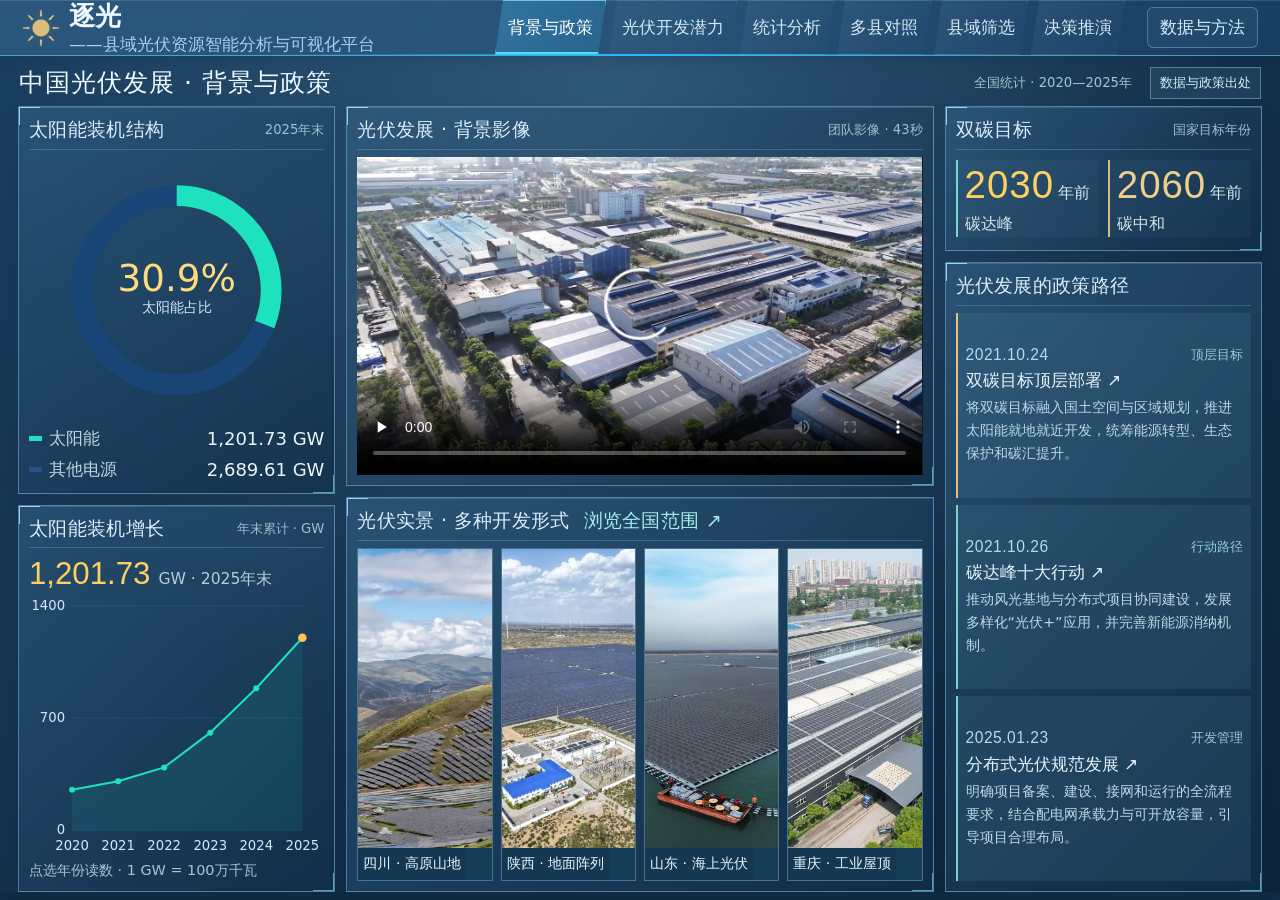
==== commit c84f7092: "Add province development maps and resource-specific horizontal filters" ====
--- a/index.html
+++ b/index.html
@@ -1,4 +1,4 @@
-<!doctype html><html lang="zh-CN" data-atlas-boot="loading"><head><script id="atlasBuild">window.ATLAS_BUILD={"runtime":"atlas-runtime-v49-c69f331f335c.js","style":"atlas-ui-v49-2bef6890b7cc.css","manifest":"asset-manifest-v49-e815d8f55171.js","loader":"loader-v49-26247a8b2a6b.js"};</script><meta charset="utf-8"><meta name="viewport" content="width=device-width,initial-scale=1"><title>逐光——县域光伏资源智能分析与可视化平台</title><meta name="description" content="逐光——县域光伏资源智能分析与可视化平台：开发优先级、多指标地图、多县对照、实景案例与夜间灯光GDP估计。"><link rel="icon" href="data:image/svg+xml,%3Csvg xmlns='http://www.w3.org/2000/svg' viewBox='0 0 32 32'%3E%3Crect width='32' height='32' rx='8' fill='%23091322'/%3E%3Ccircle cx='16' cy='16' r='8' fill='%23ffb454'/%3E%3C/svg%3E"><script defer src="asset-manifest-v49-e815d8f55171.js"></script><script defer src="loader-v49-26247a8b2a6b.js"></script><style id="bootStyle">html[data-atlas-boot="loading"] body>header,html[data-atlas-boot="loading"] body>main{opacity:0!important;pointer-events:none!important}html[data-atlas-boot="loading"]{background:#153650}#atlasLoading{position:fixed!important;inset:0!important;width:100%!important;height:100dvh!important;z-index:10000!important;display:flex;align-items:center;justify-content:center;gap:16px;margin:0!important;padding:24px!important;box-sizing:border-box;background:linear-gradient(145deg,#285171,#112c43)!important;color:#e8f7ff;font:19.2px/1.7 'Microsoft YaHei',sans-serif}#atlasLoading[hidden]{display:none!important}#atlasLoading .loadingSun{font-size:36px;color:#ddbd7b}#retryAtlas{padding:8px 14px;border:1px solid #83b8d2;background:#2a5874;color:#eefaff}#retryAtlas[hidden]{display:none}</style><link rel="stylesheet" href="atlas-ui-v49-2bef6890b7cc.css"><link rel="preload" as="script" href="atlas-runtime-v49-c69f331f335c.js"></head><body><div id="atlasLoading" class="atlasLoading" role="status"><span class="loadingSun" aria-hidden="true">☀</span><span id="loadStatus">正在准备全国图谱…</span><button id="retryAtlas" hidden>重新加载</button></div>
+<!doctype html><html lang="zh-CN" data-atlas-boot="loading"><head><script id="atlasBuild">window.ATLAS_BUILD={"runtime":"atlas-runtime-v50-bfc441b25a95.js","style":"atlas-ui-v50-4046dd5dba0f.css","manifest":"asset-manifest-v50-e815d8f55171.js","loader":"loader-v50-26247a8b2a6b.js"};</script><meta charset="utf-8"><meta name="viewport" content="width=device-width,initial-scale=1"><title>逐光——县域光伏资源智能分析与可视化平台</title><meta name="description" content="逐光——县域光伏资源智能分析与可视化平台：开发优先级、多指标地图、多县对照、实景案例与夜间灯光GDP估计。"><link rel="icon" href="data:image/svg+xml,%3Csvg xmlns='http://www.w3.org/2000/svg' viewBox='0 0 32 32'%3E%3Crect width='32' height='32' rx='8' fill='%23091322'/%3E%3Ccircle cx='16' cy='16' r='8' fill='%23ffb454'/%3E%3C/svg%3E"><script defer src="asset-manifest-v50-e815d8f55171.js"></script><script defer src="loader-v50-26247a8b2a6b.js"></script><style id="bootStyle">html[data-atlas-boot="loading"] body>header,html[data-atlas-boot="loading"] body>main{opacity:0!important;pointer-events:none!important}html[data-atlas-boot="loading"]{background:#153650}#atlasLoading{position:fixed!important;inset:0!important;width:100%!important;height:100dvh!important;z-index:10000!important;display:flex;align-items:center;justify-content:center;gap:16px;margin:0!important;padding:24px!important;box-sizing:border-box;background:linear-gradient(145deg,#285171,#112c43)!important;color:#e8f7ff;font:19.2px/1.7 'Microsoft YaHei',sans-serif}#atlasLoading[hidden]{display:none!important}#atlasLoading .loadingSun{font-size:36px;color:#ddbd7b}#retryAtlas{padding:8px 14px;border:1px solid #83b8d2;background:#2a5874;color:#eefaff}#retryAtlas[hidden]{display:none}</style><link rel="stylesheet" href="atlas-ui-v50-4046dd5dba0f.css"><link rel="preload" as="script" href="atlas-runtime-v50-bfc441b25a95.js"></head><body><div id="atlasLoading" class="atlasLoading" role="status"><span class="loadingSun" aria-hidden="true">☀</span><span id="loadStatus">正在准备全国图谱…</span><button id="retryAtlas" hidden>重新加载</button></div>
 <header><a class="brand" href="./"><span class="sun">☀</span><span class="brandCopy"><strong>逐光</strong><b>——县域光伏资源智能分析与可视化平台</b></span></a><nav aria-label="主导航"><a href="#contextSection">背景与政策</a><button id="atlasNav">地图与模型</button><button id="networkNav" hidden>区域关联</button></nav><button id="aboutBtn" class="quiet">数据与方法</button></header>
 <main inert aria-busy="true"><section class="intro"><div><div class="eyebrow">SOLAR ATLAS / 03</div><h1>循光而行，因地而生。</h1><p>资源禀赋 × 区域发展 × 生态约束</p></div><div class="summary"><div><strong id="total">—</strong><span>当前有效县域</span></div><div><strong id="high">—</strong><span>最高优先级</span></div><div><strong id="mean">—</strong><span>平均协调度</span></div><div><strong>1,028</strong><span>所给保护区要素</span></div></div></section>
 <div class="versionBar"><span><i></i>多源研究数据 · 非实时监测</span><label for="version">GDP 使用方案</label><select id="version"><option value="hybrid">统计 GDP 优先 · 灯光补缺</option></select><button id="modelJump">查看验证依据</button></div>
--- a/atlas-ui-v50-4046dd5dba0f.css
+++ b/atlas-ui-v50-4046dd5dba0f.css
@@ -0,0 +1,1275 @@
+@charset "UTF-8";
+:root{color-scheme:dark;--bg:#080f1b;--panel:#101c2c;--line:#253245;--muted:#99aabd;--text:#eaf1f7;--gold:#ffbb60;--blue:#68c5d5}*{box-sizing:border-box}body{margin:0;background:var(--bg);color:var(--text);font-family:"Microsoft YaHei","PingFang SC",system-ui,sans-serif;font-size:19.2px}button,input,select{font:inherit}button{cursor:pointer;color:inherit;border:1px solid var(--line);background:#172437;border-radius:6px}button:hover{background:#27394d}button:focus-visible,input:focus-visible,select:focus-visible,a:focus-visible{outline:2px solid var(--gold);outline-offset:3px}header{height:78px;border-bottom:1px solid var(--line);display:flex;align-items:center;gap:30px;padding:0 36px}.brand{display:flex;align-items:center;gap:13px;color:var(--text);text-decoration:none;font-size:30px;font-weight:700}.brand b{font-size:18px;font-weight:400;border-left:1px solid #465063;margin-left:15px;padding-left:15px}.sun{font-size:43.2px;color:var(--gold)}.edition{margin-left:auto;letter-spacing:2px;font-size:15.6px;color:var(--gold)}.edition span{color:var(--muted);margin-left:18px;letter-spacing:0}.quiet{padding:9px 16px;background:transparent;font-size:16.8px}main{max-width:1800px;margin:auto;padding:32px 36px 0}.intro{display:flex;align-items:center;justify-content:space-between;gap:25px;margin-bottom:30px}.eyebrow{color:var(--gold);font-size:14.4px;letter-spacing:2px;margin-bottom:12px}h1{font-size:40.8px;letter-spacing:2px;font-weight:500;margin:0 0 12px}p{line-height:1.7;margin:0;color:var(--muted)}.intro p{font-size:16.8px}.summary{display:flex;gap:38px}.summary>div{border-left:1px solid var(--line);padding-left:25px}.summary strong{display:block;font-size:38.4px;font-weight:500;font-variant-numeric:tabular-nums}.summary span{font-size:15.6px;display:block;color:var(--muted);margin-top:7px}.workspace{display:grid;grid-template-columns:225px minmax(340px,1fr) 290px;border:1px solid var(--line);border-radius:12px;overflow:hidden;background:#0c1625}.panel{padding:22px;background:var(--panel)}h2{font-size:21.6px;font-weight:500;margin:0 0 18px}h3{font-size:18px;font-weight:500}.left{border-right:1px solid var(--line)}.metrics{display:grid;gap:9px;margin:22px 0}.metrics button{text-align:left;padding:13px 14px;background:transparent}.metrics button span{display:block;font-size:18px}.metrics small{display:block;font-size:14.4px;color:var(--muted);margin-top:6px}.metrics button.active{border-color:#c58a41;background:#332b23;box-shadow:inset 3px 0 var(--gold)}.metrics button.active span{color:#ffcb85}label{display:block;font-size:15.6px;color:var(--muted);margin:18px 0 9px}select,input{width:100%;min-width:0;background:#0b1625;border:1px solid #334256;color:var(--text);padding:11px 9px;border-radius:5px;font-size:16.8px}form{display:flex;gap:5px}form button{padding:0 8px;font-size:15.6px;flex-shrink:0}.subtle{font-size:14.4px;color:var(--muted);margin-top:12px;line-height:1.7}.scope{border-top:1px solid var(--line);margin-top:24px;padding-top:20px}.scope span{color:var(--muted);font-size:14.4px}.scope strong{display:block;font-size:18px;margin:8px 0}.scope p{font-size:14.4px}.reset{margin-top:18px;padding:9px 12px;font-size:15.6px;width:100%;background:transparent}.mapPanel{display:flex;flex-direction:column;min-width:0;background:radial-gradient(ellipse at 45% 40%,#162b3c 0,#0c1625 70%)}.mapHeader{display:flex;justify-content:space-between;align-items:start;padding:22px 22px 0;gap:12px}.mapHeader h2{margin-bottom:5px}.mapHeader p{font-size:14.4px}.segmented{display:flex;border:1px solid #364154;border-radius:6px;padding:3px;flex-shrink:0}.segmented button{padding:6px 12px;border:0;background:transparent;font-size:15.6px}.segmented .active{background:#344353;color:var(--gold)}.mapCanvas{position:relative;flex:1;min-height:460px;overflow:hidden}#map{width:100%;height:100%;min-height:460px;max-height:650px;display:block;touch-action:none}.county{stroke:#101d2c;stroke-width:.32;vector-effect:non-scaling-stroke;cursor:pointer;transition:fill .25s}.province{stroke:#59707b;stroke-width:.7;vector-effect:non-scaling-stroke;cursor:pointer}.county:hover,.province:hover{filter:brightness(1.35);stroke:#fff;stroke-width:1}.selected{stroke:#fff!important;stroke-width:1.7!important;filter:brightness(1.22)}.outline{fill:none;stroke:#819ba2;stroke-width:.65;vector-effect:non-scaling-stroke;opacity:.65}.mapTools{position:absolute;top:24px;right:16px;display:grid;gap:5px}.mapTools button{width:33px;height:33px;font-size:24px;background:#102031dd}.mapNote{position:absolute;bottom:13px;left:22px;font-size:13.2px;line-height:1.7;color:#8599af;pointer-events:none}#tooltip{position:absolute;display:none;z-index:3;pointer-events:none;padding:10px 14px;border:1px solid #546070;border-radius:6px;background:#0a1322f2;font-size:15.6px;line-height:1.8;box-shadow:0 6px 30px #0008}.legend{padding:15px 22px 18px;border-top:1px solid #243345}.legend>div{display:flex;flex-wrap:wrap;gap:12px}.legend span{font-size:14.4px;color:#c0ceda;display:inline-flex;align-items:center;gap:6px}.legend i{width:17px;height:9px;border-radius:2px;display:inline-block}.legend p{font-size:13.2px;margin-top:9px}.right{border-left:1px solid var(--line)}.detailLocation{font-size:14.4px;color:var(--muted);margin:17px 0 7px}.detailTitle{font-size:31.2px;margin:0 0 10px;letter-spacing:1px}.badge{display:inline-block;font-size:14.4px;padding:5px 9px;background:#423426;color:#ffd296;border:1px solid #685138;border-radius:4px}.detailScore{display:flex;gap:20px;margin:24px 0}.detailScore strong{font-size:34.8px;font-weight:500;display:block;font-variant-numeric:tabular-nums}.detailScore span{font-size:14.4px;color:var(--muted);display:block;margin-top:6px}.indicator{margin:16px 0}.indicator>div{display:flex;justify-content:space-between;font-size:14.4px;margin-bottom:8px;color:#b7c9d9}.indicator b{font-weight:400;color:#ecf3fa}.track{height:5px;background:#273649;border-radius:3px;overflow:hidden}.track i{height:100%;display:block;background:#76bbbd}.detailNote{font-size:14.4px;line-height:1.8;margin:15px 0}.rankingHead{display:flex;align-items:center;justify-content:space-between;border-top:1px solid var(--line);margin-top:23px;padding-top:9px}.rankingHead span{font-size:13.2px;color:var(--muted)}.rank{display:flex;align-items:center;width:100%;text-align:left;border:0;background:transparent;border-radius:3px;gap:10px;padding:10px 0;font-size:15.6px}.rank em{font-size:14.4px;color:var(--gold);font-style:normal;width:19px}.rank span{flex:1;white-space:nowrap;overflow:hidden;text-overflow:ellipsis}.rank b{font-weight:400;font-size:14.4px;color:#c5d6e3;font-variant-numeric:tabular-nums}.bottom{display:grid;grid-template-columns:1fr 1.4fr;gap:18px;margin-top:18px}.bottom>.panel{border:1px solid var(--line);border-radius:10px}.sectionHeading{display:flex;justify-content:space-between;gap:15px;align-items:center}.sectionHeading h2{margin-bottom:5px}.sectionHeading>span{font-size:14.4px;color:var(--muted)}#distribution{display:flex;gap:14px;height:136px;align-items:end;margin-top:15px}.distItem{flex:1;display:flex;flex-direction:column;align-items:center;justify-content:end;gap:7px;height:100%}.distItem b{font-size:15.6px;font-weight:400}.distItem i{width:80%;min-height:2px;border-radius:3px 3px 0 0;opacity:.9}.distItem span{font-size:14.4px;color:var(--muted)}.plotWrap{height:165px;margin-top:10px}#scatter{width:100%;height:100%}#scatter circle{cursor:pointer}#scatter circle:hover{r:5;stroke:white;stroke-width:1}footer{display:flex;align-items:center;justify-content:space-between;gap:20px;padding:25px 0;color:#8799ad;font-size:14.4px}footer button{background:transparent;border:0;font-size:14.4px;color:var(--gold)}dialog{width:min(760px,92vw);max-height:85vh;padding:0;background:#101c2c;color:var(--text);border:1px solid #415166;border-radius:12px}dialog::backdrop{background:#020812cb;backdrop-filter:blur(4px)}.dialogHead{display:flex;align-items:center;justify-content:space-between;padding:22px;border-bottom:1px solid var(--line)}.dialogHead h2{margin:0}.dialogHead button{font-size:27.6px;width:35px;height:35px}.dialogBody{padding:22px;overflow:auto}.dialogBody h3{color:var(--gold);margin-top:25px}.dialogBody p{font-size:16.8px;margin:10px 0}.dialogBody details{font-size:16.8px;color:var(--muted);margin-top:25px}.dialogBody summary{cursor:pointer}.empty{color:var(--muted);font-size:16.8px;line-height:1.8}
+@media(min-width:1550px){.workspace{grid-template-columns:250px minmax(400px,1fr) 320px}.mapCanvas{min-height:560px}}@media(max-width:1150px){main{padding:24px 18px 0}header{padding:0 20px}.workspace{grid-template-columns:190px minmax(320px,1fr) 240px}.panel{padding:17px}.summary{gap:17px}.summary>div{padding-left:17px}h1{font-size:33.6px}.summary strong{font-size:32.4px}.mapHeader{padding:18px 15px 0}}@media(max-width:900px){.workspace{grid-template-columns:190px 1fr}.right{grid-column:1/-1;border-left:0;border-top:1px solid var(--line);display:grid;grid-template-columns:1fr 1fr;gap:15px}.right>.eyebrow{grid-column:1/-1;margin:0}.right .rankingHead{display:none}#ranking{padding-top:15px}.intro{align-items:start;flex-direction:column}.summary{width:100%;justify-content:space-between}.summary>div:first-child{padding-left:0;border:0}.edition{display:none}header .quiet{margin-left:auto}.bottom{grid-template-columns:1fr 1fr}.detailScore{margin:16px 0}}@media(max-width:620px){header{height:68px;padding:0 14px}.brand{font-size:27.6px}.brand b{font-size:14.4px;margin-left:7px;padding-left:7px}.quiet{font-size:14.4px;padding:8px}main{padding:23px 12px 0}.intro{margin-bottom:22px}h1{font-size:33.6px}.intro p{font-size:15.6px}.summary strong{font-size:30px}.summary span{font-size:13.2px}.workspace{display:block}.left{border:0;padding:15px}.left>.eyebrow,.left>h2,.scope,.reset{display:none}.metrics{grid-template-columns:1fr 1fr;margin:0 0 14px;gap:8px}.metrics button{padding:9px 10px}.metrics button span{font-size:16.8px}.metrics small{font-size:13.2px}.left label{margin-top:10px}.mapPanel{border-top:1px solid var(--line)}.mapCanvas,#map{min-height:400px;height:440px}.mapHeader{gap:5px}.mapHeader h2{font-size:19.2px}.segmented button{padding:6px 10px}.right{display:block}.right>.eyebrow{margin-bottom:10px}.rankingHead{display:flex!important}.bottom{grid-template-columns:1fr}footer{flex-direction:column;gap:10px;text-align:center}.legend>div{gap:9px}.detailTitle{font-size:30px}.sectionHeading>span{font-size:13.2px}}@media(prefers-reduced-motion:reduce){*{transition:none!important}}
+/* Spatial observatory theme: original navy, teal and amber palette retained. */
+html{scroll-behavior:smooth}body{background-color:#080f1b;background-image:radial-gradient(ellipse at 50% 0,#1e3c502e,transparent 55%),linear-gradient(#172b3b25 1px,transparent 1px),linear-gradient(90deg,#172b3b25 1px,transparent 1px);background-size:auto,48px 48px,48px 48px}header{height:82px;background:linear-gradient(180deg,#101f30e6,#080f1bcc);border-bottom-color:#395366;position:relative;gap:22px}header:after{content:'';height:2px;width:24%;position:absolute;bottom:-1px;left:38%;background:linear-gradient(90deg,transparent,#ffbb60,transparent)}header nav{display:flex;align-items:center;gap:8px;margin-left:auto}header nav button,header nav a{color:#b7c9d9;padding:12px 18px;font-size:16.8px;text-decoration:none;background:transparent;border:0;border-radius:0}header nav .navActive{color:#ffcb85;box-shadow:inset 0 -2px #b98b4f;background:linear-gradient(0deg,#9d763619,transparent)}main{max-width:1900px;padding:26px 28px 0}.intro{margin-bottom:22px}.intro h1{font-size:36px;letter-spacing:3px}.intro .eyebrow{font-size:14.4px;letter-spacing:4px;margin-bottom:10px}.intro p{font-size:16.8px;color:#98aabb}.summary{gap:24px}.summary strong{font-family:Bahnschrift,"Segoe UI",sans-serif;font-size:38.4px;letter-spacing:1px}.summary span{font-size:15.6px}.summary>div{padding-left:22px}.versionBar{display:flex;align-items:center;gap:14px;margin-bottom:17px;color:#9bacbd;font-size:15.6px}.versionBar>span{margin-right:auto;display:flex;align-items:center;gap:9px}.versionBar i{width:6px;height:6px;background:#ffbb60;box-shadow:0 0 10px #ffbb6050}.versionBar label{margin:0;font-size:15.6px}.versionBar select{width:260px;padding:9px 11px;font-size:15.6px}.versionBar button{font-size:15.6px;background:transparent;padding:8px 12px}.workspace{border:0;overflow:visible;background:transparent;gap:14px;grid-template-columns:218px minmax(420px,1fr) 294px;align-items:stretch}.panel,.mapPanel{position:relative;border:1px solid #354b5c;border-radius:3px;background:linear-gradient(135deg,#142637ed,#0e1a2aee);box-shadow:inset 0 0 26px #050e1835,0 8px 24px #0000001a}.panel:before,.mapPanel:before{content:'';position:absolute;inset:-1px;pointer-events:none;background:linear-gradient(#bb995e,#bb995e) left top/18px 2px no-repeat,linear-gradient(#bb995e,#bb995e) left top/2px 18px no-repeat,linear-gradient(#6d9399,#6d9399) right bottom/18px 2px no-repeat,linear-gradient(#6d9399,#6d9399) right bottom/2px 18px no-repeat;opacity:.8}.panel{padding:19px}.left,.right{border:1px solid #354b5c}.left h2{font-size:20.4px;margin-bottom:16px}.metrics{gap:4px;margin:12px 0 16px}.metrics button{display:flex;align-items:center;gap:10px;padding:10px 9px;border-color:transparent;border-radius:2px}.metrics button span{font-size:16.8px}.metrics button em{font-family:Bahnschrift,sans-serif;font-style:normal;color:#6e869a;font-size:14.4px;letter-spacing:1px}.metrics button.active{background:linear-gradient(90deg,#70502d55,#332b2320);border-color:#8266447a;box-shadow:inset 2px 0 var(--gold)}.metrics button.active em{color:#ffbb60}.left label{font-size:15.6px;margin-top:13px}.left input,.left select{font-size:15.6px;padding:10px 8px}.left .subtle{font-size:14.4px}.reset{margin-top:12px}.mapPanel{overflow:hidden;background:radial-gradient(ellipse at 50% 43%,#193345b0,#0b1725 73%);display:flex;flex-direction:column}.mapHeader{padding:22px 22px 0}.mapHeader .eyebrow{font-size:13.2px;margin-bottom:8px;color:#88a7b3;letter-spacing:2px}.mapHeader h2{font-size:24px;letter-spacing:1px}.mapHeader p{font-size:14.4px;line-height:1.7}.overlayControls{display:flex;flex-wrap:wrap;gap:10px 18px;align-items:center;padding:16px 22px 0}.overlayControls label{display:flex;align-items:center;gap:7px;margin:0;font-size:14.4px;color:#b5c5d2;cursor:pointer}.overlayControls input{width:13px;height:13px;margin:0;accent-color:#d3ba7b}.overlayControls>span{font-size:13.2px;color:#7493a6;margin-left:auto}.mapCanvas{min-height:470px;flex:1;background-image:radial-gradient(#65889830 .7px,transparent .7px);background-size:18px 18px;isolation:isolate}#map{position:relative;z-index:1;min-height:470px;max-height:none;height:100%;filter:drop-shadow(0 7px 5px #0007)}.orbital{position:absolute;width:85%;height:40%;border:1px solid #547f8b20;border-radius:50%;left:7%;bottom:18%;transform:rotate(-8deg);box-shadow:0 0 0 28px #547f8b08,0 0 0 55px #547f8b08,0 0 90px #d3ba7b07;pointer-events:none}.mapTools{z-index:2}.mapTools button{border-color:#3c5464;border-radius:3px}.mapNote{z-index:2;font-size:13.2px;color:#93aaba}.county{stroke:#102330;stroke-width:.4}.province{stroke:#97b8be;stroke-width:.7}.outline{stroke:#789da2;stroke-width:.55;opacity:.72}.selected{stroke:#fff0b3!important;filter:brightness(1.2)}.reserveShape{fill:#72a79e33;stroke:#a7d5d0;stroke-width:.65;vector-effect:non-scaling-stroke}.relationGlow{fill:none;stroke:#ffbb60;stroke-width:5;filter:url(#linkGlow);vector-effect:non-scaling-stroke}.relationLine{fill:none;stroke:#ffe0a4;stroke-width:1;vector-effect:non-scaling-stroke;stroke-dasharray:4 2}.relationNode{fill:#ffe3a7;stroke:#fff1d1;stroke-width:.3;filter:drop-shadow(0 0 3px #ffbb60)}.mapLabel{fill:#fbe7bf;font-size:12px;paint-order:stroke;stroke:#112335;stroke-width:3px;stroke-linejoin:round}.legend{background:#0d1a28bb;border-color:#344c5e;padding:14px 20px}.legend>div{gap:8px 13px}.legend span{font-size:13.2px}.legend p{font-size:13.2px;color:#8fa9bb}.missingKey{background:repeating-linear-gradient(135deg,#253246 0 3px,#677589 3px 4px)}.detailLocation{line-height:1.7;font-size:14.4px;margin-top:13px}.detailTitle{font-size:27.6px;line-height:1.5}.detailScore{margin:20px 0;gap:30px}.detailScore strong{font-family:Bahnschrift,"Segoe UI",sans-serif;font-size:33.6px}.selectedMetric{display:flex;align-items:center;justify-content:space-between;margin-top:18px;padding:14px 0;border-bottom:1px solid #354a5a}.selectedMetric span{font-size:15.6px;color:#9eb3c4}.selectedMetric strong{font-size:30px;font-family:Bahnschrift,sans-serif;color:#ffce87}.indicator{margin:14px 0}.indicator>div{font-size:14.4px}.indicator .track{height:4px}.gdpEstimate{padding:13px;background:#0b1828;border-left:2px solid #82aba6}.gdpEstimate span{font-size:14.4px;color:#a8becd;display:block}.gdpEstimate b{display:block;font-family:Bahnschrift,sans-serif;font-size:26.4px;font-weight:500;margin:7px 0}.gdpEstimate small{font-size:13.2px;color:#8da5b8}.rankingHead{margin-top:17px}.rankingHead h3{font-size:15.6px;line-height:1.6}.rank{padding:9px 0}.rank b{font-size:14.4px}.rank span{font-size:15.6px}.bottom{grid-template-columns:1fr 1fr 1.15fr;gap:14px;margin-top:14px}.bottom>.panel{border-color:#354b5c;border-radius:3px}.sectionHeading .eyebrow{font-size:13.2px;letter-spacing:2px;margin-bottom:8px}.sectionHeading h2{font-size:20.4px}.sectionHeading p{font-size:16.8px}.sectionHeading>span{font-size:14.4px}.distributionBody{display:flex;align-items:center;gap:12px;min-height:190px}#donut{width:43%;max-width:170px;flex-shrink:0}#distribution{display:block;flex:1;height:auto;margin:15px 0}.distLine{display:flex;gap:8px;align-items:center;margin:12px 0;font-size:14.4px}.distLine>i{width:7px;height:7px;border-radius:1px}.distLine span{color:#9bb3c3}.distLine b{font-weight:400;margin-left:auto}.distLine small{font-size:13.2px;color:#8299ad;min-width:37px;text-align:right}.textButton{border:0;background:transparent;color:#c5b389;font-size:14.4px;padding:0}.relationRow{display:flex;width:100%;gap:12px;align-items:center;border:0;border-radius:0;border-bottom:1px solid #2b40504d;background:transparent;padding:12px 0;text-align:left}.relationRow span{font-size:15.6px;flex:1;min-width:0;white-space:nowrap;overflow:hidden;text-overflow:ellipsis}.relationRow small{display:block;font-size:13.2px;color:#849eaf;margin-top:5px}.relationRow>i{height:3px;background:#2b4050;width:48px;flex-shrink:0}.relationRow>i b{display:block;height:100%;background:#d3ba7b}.relationRow strong{font-size:15.6px;font-weight:400;color:#ffce87}.relation .subtle{font-size:13.2px}.plotWrap{height:182px}.modelSection{margin-top:14px;padding:26px;scroll-margin-top:20px}.modelSection>.sectionHeading h2{font-size:28.8px}.modelGrid{display:grid;grid-template-columns:1.3fr 1fr;gap:40px;margin-top:22px}.modelStats{display:flex;gap:34px;margin-bottom:22px}.modelStats span{font-size:14.4px;color:#8da8ba;display:block}.modelStats strong{display:block;font-family:Bahnschrift,sans-serif;font-size:37.2px;font-weight:500;margin:9px 0 5px;color:#ffe1b0}.modelStats em{font-size:14.4px;font-style:normal;margin-left:7px;color:#b6c4ce}.modelStats small{font-size:14.4px;color:#8da8ba}.tableWrap{overflow-x:auto}table{border-collapse:collapse;width:100%;font-size:15.6px}th{text-align:right;color:#8da8ba;font-size:14.4px;font-weight:400;background:#12293a}th:first-child,td:first-child{text-align:left}td,th{padding:12px 10px;border-bottom:1px solid #2c44524a}td{text-align:right;font-variant-numeric:tabular-nums}.chosen{background:#58442733;color:#fbd394}#modelPlot{width:100%;height:310px}.methodStrip{display:flex;gap:14px;margin-top:24px;border-top:1px solid #344b5d;padding-top:20px}.methodStrip span{flex:1;color:#8faabc;font-size:15.6px;border-left:2px solid #857853;padding-left:13px}.modelCaveat{font-size:14.4px;margin-top:20px;color:#8ba1b3;line-height:1.9}.dialogBody a{color:#f4cb8d}.dialogBody h3{line-height:1.7}.dialogBody p{line-height:1.9}.bottom .subtle{font-size:13.2px}.eyebrow{color:#d6b77f}footer{font-size:14.4px}
+@media(min-width:1550px){.workspace{grid-template-columns:230px minmax(450px,1fr) 315px}.mapCanvas,#map{min-height:530px}.panel{padding:21px}.metrics button{padding:10px 12px}.metrics button span{font-size:18px}.mapHeader h2{font-size:27.6px}}@media(max-width:1190px){main{padding:24px 16px 0}.workspace{grid-template-columns:195px minmax(300px,1fr) 255px;gap:10px}.panel{padding:15px}.summary{gap:13px}.summary>div{padding-left:14px}.summary strong{font-size:33.6px}.intro h1{font-size:30px}header{padding:0 20px}.brand b{font-size:15.6px}header nav button,header nav a{padding:10px 9px;font-size:15.6px}.mapHeader{padding:18px 16px 0}.overlayControls{padding:12px 16px 0}.bottom{grid-template-columns:1fr 1fr;gap:10px}.scatterPanel{grid-column:1/-1}.scatterPanel .plotWrap{height:220px}.modelGrid{gap:20px}.modelStats{gap:20px}.modelStats strong{font-size:31.2px}.modelSection{padding:22px}.distributionBody{min-height:210px}}@media(max-width:950px){.workspace{grid-template-columns:195px 1fr}.right{grid-column:1/-1;display:grid;grid-template-columns:1.4fr 1fr;gap:15px;border:1px solid #354b5c}.right>.eyebrow{grid-column:1/-1}.right .rankingHead{display:none}.intro{flex-direction:column;gap:20px;align-items:stretch}.summary{justify-content:space-between}.summary>div:first-child{border:0;padding-left:0}.modelGrid{grid-template-columns:1fr}.modelGrid #modelPlot{height:300px}.versionBar>span{font-size:13.2px}.versionBar label{display:none}.versionBar select{width:230px}.methodStrip{flex-wrap:wrap}.methodStrip span{flex-basis:40%}header nav{gap:1px}.brand b{display:none}.mapCanvas,#map{height:590px;min-height:500px}#modelSection .sectionHeading{align-items:start;gap:15px}.mapPanel{min-width:0}}
+@media(max-width:620px){header{height:auto;min-height:70px;flex-wrap:wrap;padding:12px 15px;gap:7px}.brand{font-size:28.8px}header nav{order:3;width:100%;justify-content:space-between;border-top:1px solid #263d4c;margin-top:7px;padding-top:5px}header nav button,header nav a{font-size:15.6px;padding:7px 16px}header .quiet{font-size:14.4px;margin-left:auto}.intro h1{font-size:32.4px}.summary{gap:9px;flex-wrap:wrap}.summary>div{padding-left:10px}.summary strong{font-size:27.6px}.summary span{font-size:12px}.versionBar{gap:8px;flex-wrap:wrap}.versionBar>span{width:100%;margin-bottom:3px}.versionBar select{flex:1;width:auto}.versionBar button{font-size:14.4px;padding:8px}.workspace{display:block}.left{padding:15px}.left>h2,.left>.eyebrow{display:none}.metrics{grid-template-columns:1fr 1fr;gap:5px;margin:0}.metrics button{padding:9px 6px;gap:6px;border-color:#294052}.metrics button span{font-size:15.6px}.metrics button em{font-size:13.2px}.left label{margin-top:13px}.left .reset{display:block}.mapPanel{margin-top:12px}.mapHeader{padding:18px 15px 0}.mapHeader h2{font-size:21.6px}.mapHeader p{font-size:13.2px}.mapHeader .eyebrow{font-size:12px}.overlayControls{gap:10px;padding:13px 15px 0}.overlayControls>span{width:100%;margin:0}.mapCanvas,#map{height:460px;min-height:460px}.mapNote{font-size:12px;left:15px;bottom:10px}.legend{padding:13px 15px}.legend span{font-size:12px}.legend p{font-size:13.2px}.right{margin-top:12px;display:block;padding:18px}.right>.eyebrow{margin-bottom:10px}.detailTitle{font-size:30px}.right .rankingHead{display:flex}.indicator>div{font-size:15.6px}.detailLocation,.detailNote{font-size:15.6px}.bottom{grid-template-columns:1fr;margin-top:12px;gap:12px}.scatterPanel{grid-column:auto}.bottom .panel{padding:20px}.modelSection{padding:20px;margin-top:12px}.modelSection>.sectionHeading{display:block}.modelSection .badge{margin-top:14px}.modelStats{gap:17px;flex-wrap:wrap}.modelStats strong{font-size:28.8px}.modelStats span,.modelStats small{font-size:13.2px}.modelGrid{margin-top:18px}.modelGrid #modelPlot{height:auto}.methodStrip{gap:18px}.methodStrip span{font-size:14.4px}.tableWrap td,.tableWrap th{font-size:13.2px;padding:10px 6px}footer{font-size:13.2px}.distributionBody{min-height:180px}#donut{width:46%}}
+@media(prefers-reduced-motion:reduce){html{scroll-behavior:auto}*{animation:none!important;transition:none!important}}
+/* Keep interactive geometry out of offscreen SVG filter surfaces. */
+#map{filter:none}.county,.province{transition:none}.county:hover,.province:hover,.selected{filter:none}.relationGlow{filter:none;stroke-width:3;opacity:.18}.relationNode{filter:none}
+.contextSection{margin-top:18px;padding:34px;scroll-margin-top:20px;background:radial-gradient(ellipse at 12% 35%,#31515335,transparent 50%),linear-gradient(120deg,#132534,#0d1928);overflow:hidden}
+.contextHead{display:flex;justify-content:space-between;gap:24px}.contextHead h2{font-size:34.8px;font-weight:500;letter-spacing:2px;margin:12px 0}.contextHead p{font-size:16.8px;color:#93aebe;line-height:1.8}.contextStamp{font-size:13.2px;color:#738c9f;letter-spacing:3px;line-height:1.9;text-align:right;padding-top:8px;flex-shrink:0}
+.contextGrid{display:grid;grid-template-columns:1fr 1.15fr;gap:54px;margin-top:30px;align-items:center}.microLabel{font-size:13.2px;letter-spacing:3px;color:#9eb7bb}.missionVisual svg{display:block;width:100%;max-height:310px;margin:auto}.missionVisual>p{text-align:center;color:#708b9e;font-size:12px;letter-spacing:2px;margin:0}.storyTabs{display:flex;gap:26px;border-bottom:1px solid #334958}.storyTabs button{border:0;background:transparent;border-radius:0;padding:12px 0;color:#90aabb;font-size:16.8px}.storyTabs button[aria-selected=true]{color:#ffcf8b;box-shadow:0 2px #d3ba7b}#storyPanel{min-height:305px;padding-top:8px}#storyPanel h3{font-size:25.2px;font-weight:500;margin:20px 0 12px;color:#e7e2d6}#storyPanel>p{font-size:15.6px;line-height:1.9;color:#9bb0bd}.storySteps{display:grid;gap:14px;margin-top:23px}.storySteps>div{display:flex;gap:17px;align-items:center}.storySteps em{font:26.4px Bahnschrift,sans-serif;color:#bda975;font-style:normal;opacity:.8}.storySteps b{font-size:15.6px;font-weight:500;color:#c5d7dd;display:block}.storySteps small{display:block;font-size:14.4px;color:#7f9baa;margin-top:5px;line-height:1.6}
+.policyHeading{display:flex;justify-content:space-between;align-items:end;border-top:1px solid #304654;padding-top:30px;margin-top:30px}.policyHeading h3{font-size:26.4px;font-weight:500;margin:8px 0 0}.policyHeading>span{font-size:13.2px;color:#7993a4}.policyTimeline{display:grid;grid-template-columns:repeat(3,1fr);margin-top:26px;gap:0}.policyTimeline>a{text-decoration:none;color:inherit;display:block;position:relative;padding:0 28px 18px 0}.policyTimeline time{font:26.4px Bahnschrift,sans-serif;letter-spacing:2px;color:#d3ba7b}.policyDot{display:block;height:28px;position:relative;margin-top:12px}.policyDot:before{content:'';position:absolute;top:8px;left:0;width:calc(100% + 28px);height:1px;background:linear-gradient(90deg,#ab956155,#426473)}.policyDot:after{content:'';position:absolute;width:6px;height:6px;border:1px solid #e4c287;background:#102432;transform:rotate(45deg);top:5px;left:1px}.policyTimeline small{font-size:12px;color:#79a6a6;letter-spacing:2px}.policyTimeline h4{font-size:19.2px;line-height:1.7;margin:9px 0;font-weight:500;color:#dce3dd}.policyTimeline p{font-size:14.4px;line-height:1.9;color:#8da8b7;max-width:360px}.policyTimeline em{font-size:13.2px;color:#bfae84;font-style:normal;display:block;margin-top:18px}.policyTimeline a:hover h4{color:#ffd08e}.policyTimeline a:focus-visible,.storyTabs button:focus-visible{outline:2px solid #ffcf8b;outline-offset:4px}
+.targetHorizon{background:#09172388;border:1px solid #294250;display:flex;align-items:center;gap:28px;padding:24px;margin-top:13px}.targetHorizon small{font-size:12px;color:#819ea9;letter-spacing:2px}.targetHorizon strong{font:45.6px Bahnschrift,sans-serif;color:#e9d4ab;display:block;margin-top:7px;white-space:nowrap}.targetHorizon strong span{font:14.4px sans-serif;color:#acbdbf;display:block;margin-top:6px}.horizonLine{height:1px;background:linear-gradient(90deg,#d3ba7b88,#72a79e88);flex:1;min-width:35px;position:relative}.horizonLine i{position:absolute;width:5px;height:5px;border:1px solid #d3ba7b;transform:rotate(45deg);top:-2px;background:#102432}.horizonLine i:last-child{right:0}.targetHorizon>p{max-width:310px;font-size:13.2px;line-height:1.9;color:#7994a5;margin-left:20px}.contextSection,.modelSection,.bottom{content-visibility:auto;contain-intrinsic-size:auto 700px}.bottom{contain-intrinsic-size:auto 300px}
+@media(max-width:950px){.contextGrid{gap:25px}.contextHead h2{font-size:28.8px}.targetHorizon{flex-wrap:wrap}.targetHorizon>p{max-width:none;width:100%;margin:0}.policyTimeline>a{padding-right:18px}.policyDot:before{width:calc(100% + 18px)}}
+@media(max-width:620px){.contextSection{padding:22px 18px}.contextHead h2{font-size:27.6px;line-height:1.6}.contextStamp{display:none}.contextGrid{grid-template-columns:1fr;gap:22px}.missionVisual svg{max-height:240px}.policyHeading{align-items:start;gap:12px}.policyHeading>span{max-width:115px;line-height:1.8}.policyTimeline{grid-template-columns:1fr;gap:22px}.policyTimeline>a{border-left:1px solid #3b555d;padding:0 0 5px 22px}.policyDot{position:absolute;top:-8px;left:-4px;margin:0}.policyDot:before{display:none}.policyTimeline p{max-width:none}.policyTimeline em{margin-top:10px}.targetHorizon{gap:15px;padding:20px 15px}.targetHorizon strong{font-size:39.6px}header nav button,header nav a{padding:7px 6px;font-size:14.4px}#storyPanel{min-height:340px}}
+
+/* Clear spatial encodings and compact reading guidance. */
+[hidden]{display:none!important}
+.atlasLoading{display:flex;align-items:center;gap:14px;padding:22px;color:#e6d7b7;background:linear-gradient(105deg,#233242,#151f2c);border-block:1px solid #3b4955;font-size:15.6px}
+.atlasLoading button{padding:8px 12px}.loadingSun{font-size:36px;color:var(--gold)}
+.protectedControls{display:flex;align-items:center;justify-content:space-between;gap:12px;padding:12px 22px;border-bottom:1px solid var(--line);background:#142333;font-size:14.4px;color:var(--muted)}
+.mapReading{display:flex;gap:22px;align-items:center;padding:13px 22px;border-bottom:1px solid #263847;background:#101e2d}
+.mapReading>span{flex-shrink:0}.mapReading small{display:block;font-size:12px;color:var(--muted);margin-bottom:5px;letter-spacing:1px}.mapReading b{font-size:15.6px;font-weight:500;color:#dfd7c5}.mapReading p{font-size:13.2px;line-height:1.65;margin-left:auto;max-width:310px}
+.reserveShape{fill:#ffb45466;stroke:#ffc77d;stroke-width:.55;vector-effect:non-scaling-stroke}
+#geometryStatus{color:#e5c590;font-size:13.2px}#geometryStatus:empty{display:none}
+.selectedMetric strong{font-size:clamp(22.8px,2.16vw,36px);overflow-wrap:anywhere;font-variant-numeric:tabular-nums}.rank b{font-size:13.2px;max-width:130px;overflow-wrap:anywhere}
+.doubleTrack span{font-size:13.2px}.metricDelta{overflow-wrap:anywhere;min-width:100px}
+@media(max-width:760px){.mapReading{gap:16px;padding:12px;flex-wrap:wrap}.mapReading p{max-width:none;margin:0;flex-basis:100%}.protectedControls{padding:12px;flex-wrap:wrap}.overlayControls{flex-wrap:wrap}.selectedMetric strong{font-size:28.8px}}
+@media(prefers-reduced-motion:reduce){html{scroll-behavior:auto}*,*::before,*::after{animation:none!important;transition:none!important}}
+
+.evidenceSection{padding:32px;margin-top:18px;scroll-margin-top:20px;background:linear-gradient(125deg,#172b37,#0d1928)}.evidenceSection h2{font-size:33.6px;font-weight:500;letter-spacing:1px}.evidenceSection h3{font-size:27.6px;font-weight:500;line-height:1.5}.evidenceSection p{font-size:15.6px;color:#9cb1bf;line-height:1.9}.evidenceAnchor{color:#d3ba7b;text-decoration:none;white-space:nowrap;font-size:15.6px}.findingGrid{display:grid;grid-template-columns:repeat(3,1fr);gap:18px;margin:26px 0 36px}.findingCard{display:block;text-align:left;padding:24px;border:1px solid #3b515d;background:linear-gradient(145deg,#21404955,#0b192633);border-radius:2px}.findingCard>span{color:#87aaaa;font-size:13.2px;letter-spacing:2px}.findingCard strong{display:block;font-size:36px;font-weight:500;color:#efcf95;margin:23px 0 15px}.findingCard small{font-size:15.6px;color:#9badb5}.findingCard p{font-size:14.4px;min-height:68px}.findingCard em{font-size:14.4px;color:#bda976;font-style:normal;display:block;margin-top:18px}.findingCard:hover{border-color:#bd9b62;background:#23434a55}.stabilityGrid{display:grid;grid-template-columns:1.1fr 1fr;gap:50px;border-top:1px solid #344c5a;padding-top:30px;scroll-margin-top:20px}.matrix{display:grid;grid-template-columns:repeat(5,1fr);gap:6px}.matrix button{display:flex;flex-direction:column;gap:8px;align-items:center;padding:12px 3px;border:1px solid #526b6933;background:rgb(114 167 158 / var(--density));border-radius:2px}.matrix button[aria-pressed=true]{outline:2px solid #ffd18b;outline-offset:1px;color:#ffe5bd}.matrix small{font-size:13.2px;color:#c7d7d7}.matrix b{font:25.2px Bahnschrift,sans-serif}.matrixAxes{display:flex;justify-content:space-between;color:#9aafba;font-size:13.2px;margin:18px 0 10px}.evidenceNote{font-size:13.2px!important;line-height:1.9!important;color:#829aaa!important}.migrationResults{padding:24px;background:#08172366;border:1px solid #2f4654}#cohortList{display:grid;grid-template-columns:1fr 1fr;gap:7px;margin-top:18px}#cohortList button{position:relative;text-align:left;background:#172c394d;border:1px solid #334b594d;padding:10px 21px 10px 10px;min-width:0}#cohortList button span{display:block;font-size:14.4px;white-space:nowrap;overflow:hidden;text-overflow:ellipsis}#cohortList small{font-size:12px;color:#789ba8}#cohortList b{position:absolute;right:8px;top:12px;color:#d3ba7b}.compareSection{border-top:1px solid #344c5a;margin-top:35px;padding-top:28px;scroll-margin-top:20px}.compareControls{display:flex;gap:20px;align-items:end;margin:24px 0}.compareControls label{flex:1;color:#d3ba7b;font-size:14.4px;min-width:0}.compareControls label:nth-child(2){color:#8bb8af}.compareControls select{margin-top:9px;width:100%;font-size:14.4px}.compareControls button,#useSelectedCounty{font-size:14.4px;padding:11px;color:#cddadf}.compareGrades{display:flex;gap:22px;color:#d3ba7b}.compareGrades span:last-child{color:#8bb8af}#comparisonSummary{display:flex;justify-content:space-between;gap:15px;align-items:center;padding:20px;background:#09172499;margin-bottom:20px}#comparisonSummary small{color:#8aa6b4;font-size:13.2px}#comparisonSummary strong{display:flex;gap:20px;margin-top:10px;font-size:22.8px;font-weight:500}#comparisonSummary i{font-style:normal;color:#586c77}.compareMetric{display:grid;grid-template-columns:220px 1fr 75px;gap:20px;align-items:center;border-bottom:1px solid #2b435055;padding:13px 0}.compareMetric b{font-size:15.6px;font-weight:400}.compareMetric small{display:block;color:#718e9c;font-size:12px;margin-top:5px}.doubleTrack>div{height:18px;background:#08162488;position:relative;margin:4px 0}.doubleTrack i{display:block;height:100%;background:linear-gradient(90deg,#856e43,#d3ba7b);max-width:100%}.doubleTrack>div:nth-child(2) i{background:linear-gradient(90deg,#365e61,#72a79e)}.doubleTrack span{position:absolute;right:5px;top:1px;color:#fff;font-size:13.2px;text-shadow:0 1px 3px #000}.metricDelta{font-size:13.2px;line-height:1.8;text-align:right;color:#8fa4ae}button:focus-visible,a:focus-visible{outline:2px solid #edc98f;outline-offset:3px}
+.passport{padding:30px;margin-top:18px}.passport h2{font-size:30px;font-weight:500}.passport p{color:#8da7b6;font-size:14.4px;line-height:1.9}.passportGrid{display:grid;grid-template-columns:repeat(4,1fr);gap:23px;margin-top:24px}.passportGrid>div{border-top:1px solid #63786d;padding-top:18px}.passportMark{font-size:13.2px;color:#80aca9;letter-spacing:2px}.passportGrid strong{display:block;font:36px Bahnschrift,sans-serif;color:#edd1a2;margin:17px 0}.passportGrid small{font-size:13.2px;color:#9cafb7}.evidencePipeline{display:flex;justify-content:space-between;gap:15px;align-items:center;background:#09172588;padding:22px;margin-top:23px;color:#b8c9cd;font-size:15.6px}.evidencePipeline small{color:#7893a4;font-size:13.2px}.evidencePipeline b{color:#a89369;font-weight:400}.guidedEntry{display:flex;gap:20px;align-items:center;border-top:1px solid #364f5a;border-bottom:1px solid #364f5a;padding:12px 0;margin:0 0 18px;font-size:14.4px;color:#8faab9}.guidedEntry button{border:0;background:transparent;color:#f0ce98;padding:3px;font-size:15.6px}.guidedEntry small{margin-left:auto;letter-spacing:2px;font-size:12px}.guidePanel{position:fixed;bottom:24px;right:24px;z-index:8;width:310px;max-width:calc(100vw - 30px);padding:20px;background:#102432f5;border:1px solid #bc9d68;box-shadow:0 14px 60px #0007;backdrop-filter:blur(10px)}.guidePanel[hidden]{display:none}.guidePanel>div{display:flex;justify-content:space-between;align-items:center;gap:12px}.guidePanel>div>span{font-size:12px;letter-spacing:2px;color:#d3ba7b}.guidePanel h3{font-size:25.2px;font-weight:500}.guidePanel p{font-size:14.4px;color:#a5bbc7;line-height:1.9}.guidePanel button{font-size:14.4px}.guidePanel button:disabled{opacity:.4;cursor:default}#closeGuide{border:0;background:transparent;font-size:25.2px}header nav{flex-wrap:wrap}
+.sensitivity{padding:30px;margin-top:18px;border-color:#776444}.sensitivity h2{font-size:28.8px;font-weight:500}.sensitivity p{font-size:15.6px;color:#9eb2bf;line-height:1.9}.sensitivityCards{display:grid;grid-template-columns:repeat(3,1fr);gap:25px;margin-top:24px}.sensitivityCards>div{border-left:2px solid #a18b61;padding-left:18px}.sensitivityCards small{font-size:13.2px;color:#a4bbb9}.sensitivityCards strong{display:block;font:36px Bahnschrift,sans-serif;color:#ebcf98;margin:14px 0}.sensitivityCards p{font-size:14.4px}
+.inlineRelationsHead{border-top:1px solid #3e5563;padding-top:16px;margin-top:20px}.inlineRelationsHead h3{font-size:16.8px;margin:0 0 7px;color:#e4c48f}.inlineRelationsHead>span{font-size:13.2px;color:#8ca8b6}.relationCard{display:block;width:100%;text-align:left;background:#0a1b2870;border:1px solid #344e5b;padding:11px 9px;margin-top:8px;border-radius:2px}.relationCard:hover{border-color:#c2a770;background:#24414b66}.relationName{display:flex;justify-content:space-between;gap:8px;font-size:14.4px;color:#d6e2e6}.relationName small{font-size:12px;white-space:nowrap;color:#b9a477}.relationValues{display:grid;grid-template-columns:repeat(3,1fr);gap:7px;margin-top:11px}.relationValues>span{font-size:12px;color:#7e9fae}.relationValues b{display:block;font:19.2px Bahnschrift,sans-serif;color:#add2cc;margin-top:5px}.relationValues>span:last-child b{color:#f1ce94}#inlineRelations>.detailNote{font-size:12px;margin-bottom:0}#inlineRelations{min-width:0}.relationOverview{margin-top:13px}@media(min-width:951px){.right{max-height:960px;overflow-y:auto;scrollbar-width:thin;scrollbar-color:#607d84 #102131}}@media(max-width:950px) and (min-width:621px){#inlineRelations{grid-column:2;grid-row:2 / span 3}}
+@media(max-width:950px){.evidenceSection{padding:24px}.stabilityGrid{gap:22px}.findingCard{padding:17px}.findingCard strong{font-size:28.8px}.findingCard p{min-height:110px}.compareMetric{grid-template-columns:150px 1fr 65px;gap:12px}.compareGrades{font-size:14.4px;gap:12px}.passportGrid{grid-template-columns:1fr 1fr}.guidedEntry small{display:none}.guidePanel{width:275px}}
+@media(max-width:620px){.sensitivity{padding:22px 18px}.sensitivityCards{grid-template-columns:1fr}.passport{padding:22px 18px}.passportGrid{gap:14px}.evidencePipeline{flex-wrap:wrap;font-size:13.2px;padding:15px;gap:8px}.evidencePipeline small{font-size:12px}.guidePanel{bottom:12px;right:12px}.guidedEntry{gap:10px}.guidedEntry>span{font-size:13.2px}.guidedEntry button{font-size:14.4px}}
+@media(max-width:620px){.evidenceSection{padding:20px 16px}.evidenceSection>.sectionHeading,.compareSection>.sectionHeading{display:block}.evidenceSection h2{font-size:27.6px;line-height:1.6}.findingGrid{grid-template-columns:1fr;gap:12px}.findingCard p{min-height:0}.findingCard strong{margin:15px 0 10px}.stabilityGrid{grid-template-columns:1fr;gap:20px}.migrationResults{padding:18px}.compareControls{flex-wrap:wrap;gap:12px}.compareControls label{flex-basis:100%}#comparisonSummary{display:block}#comparisonSummary strong{font-size:19.2px;gap:12px;flex-wrap:wrap}.compareGrades{margin-top:18px}.compareMetric{grid-template-columns:1fr 65px;gap:8px}.compareMetric>div:first-child{grid-column:1/-1}.compareMetric small{display:none}.doubleTrack>div{height:21px}.doubleTrack span{top:3px}}
+
+.caseJourney{margin:18px 0 20px;padding:26px 30px;border:1px solid #405462;background:linear-gradient(115deg,#203640,#101d2d);scroll-margin-top:20px}.caseTop{display:flex;justify-content:space-between;gap:24px;align-items:center}.caseTop h2{font-size:32.4px;margin:0 0 10px;line-height:1.4}.caseTop p{font-size:15.6px}.casePrimary{background:#d6b579;color:#102030;border-color:#d6b579;padding:12px 18px;font-weight:600;white-space:nowrap}.casePrimary:hover{background:#edd09b}.caseSteps{display:flex;gap:8px;margin:26px 0}.caseSteps button{flex:1;padding:12px;background:transparent;text-align:left;color:#9eb4c2}.caseSteps button[aria-pressed=true]{background:#334749;color:#f4d59c;border-color:#c7ac7c}.caseSteps small{margin-right:12px;font-size:13.2px}.caseScene{display:grid;grid-template-columns:1.1fr 1fr;gap:46px}.caseScene h3{font-size:30px;line-height:1.5;margin:12px 0}.caseScene p{font-size:16.8px;line-height:1.9}.caseKicker{color:#e1bf83!important;font-size:13.2px!important;letter-spacing:1px}.caseNavigation{display:flex;gap:10px;flex-wrap:wrap;margin-top:22px}.caseNavigation button{padding:10px 14px;font-size:15.6px}.caseNavigation button:disabled{opacity:.35}.caseChartHeading{font-size:16.8px;margin-bottom:18px;color:#d6e1e5}.caseChartHeading small{display:block;font-size:13.2px;color:#91a9b8;margin-top:7px}.caseBar{margin:20px 0}.caseBar>span{display:flex;justify-content:space-between;gap:20px;font-size:15.6px}.caseBar b{font-weight:400}.caseBar strong{font-size:27.6px;color:#e1bf83;font-variant-numeric:tabular-nums}.caseBar>div{height:10px;background:#081622;margin:12px 0}.caseBar i{display:block;height:100%;background:#d6b579}.caseBar:nth-child(3) i{background:#72a79e}.caseBar:nth-child(3) strong{color:#91c2b8}.caseBar small{font-size:13.2px;color:#9eb4bd}.caseMethod{margin-top:22px;padding-top:18px;border-top:1px solid #42545c}.caseMethod summary{font-size:14.4px;color:#b6c6c9;cursor:pointer}.caseMethod p,.caseMethod li{font-size:14.4px;line-height:1.9;color:#a1b7c5}.caseMethod p{margin:15px 0}.caseMathGrid{display:grid;grid-template-columns:1fr 1fr;gap:30px}.caseMathGrid h4{font-weight:500}.caseMathGrid ul{padding-left:18px}.stageTools{display:flex;gap:12px;align-items:center;flex-wrap:wrap;margin:14px 0}.stageTools button{padding:10px 15px;font-size:14.4px}.stageTools a{font-size:14.4px;color:#d9bd8b;text-decoration:none}.stageTools>span{font-size:13.2px;color:#9db4c1;flex:1;min-width:160px}.selectionActions{display:flex;gap:12px;align-items:center;padding:16px 20px;background:#172c38;border:1px solid #354e5d;border-top:0;flex-wrap:wrap}.selectionActions>span{font-size:14.4px;color:#a8bfca}.selectionActions button,.compareActions button{padding:10px 14px;font-size:14.4px}.selectionActions #selectionFeedback{color:#edce94}.compareActions{display:flex;gap:10px;flex-wrap:wrap;margin:18px 0}.resultConclusion{margin:22px 0;padding:23px;border-left:3px solid #d6b579;background:#162b38}.resultConclusion small{font-size:13.2px;color:#d8bd8b}.resultConclusion h3{font-size:24px;margin:12px 0}.resultConclusion p{font-size:15.6px;line-height:2}.supportingFold{margin-top:20px;border:1px solid #314958;background:#102030}.supportingFold>summary{padding:20px 26px;font-size:18px;color:#b4c6d0;cursor:pointer}.supportingFold>section{margin-top:0;border:0}.compareARegion{stroke:#ffcc85!important;stroke-width:2!important;vector-effect:non-scaling-stroke}.compareBRegion{stroke:#8ed3c7!important;stroke-width:2!important;vector-effect:non-scaling-stroke}#printSheet{display:none}.projectionMode main{max-width:none;padding:18px 24px}.projectionMode .intro,.projectionMode .versionBar,.projectionMode .guidedEntry,.projectionMode .left,.projectionMode .bottom,.projectionMode header nav{display:none}.projectionMode .workspace{grid-template-columns:minmax(500px,1fr) 350px}.projectionMode .mapCanvas{height:65vh;min-height:480px}.projectionMode .caseTop h2{font-size:38.4px}.projectionMode .caseScene p,.projectionMode .caseBar>span{font-size:21.6px}.projectionMode .caseChartHeading{font-size:21.6px}.projectionMode .caseBar small{font-size:16.8px}.projectionMode .caseSteps button,.projectionMode .caseNavigation button,.projectionMode .stageTools button{font-size:19.2px}.projectionMode .mapReading p,.projectionMode #legendNote{font-size:16.8px}.projectionMode .detailNote{font-size:16.8px}.projectionMode .supportingFold{display:none}
+@media(max-width:900px){.caseScene{gap:25px}.caseTop h2{font-size:27.6px}.caseTop{align-items:start}.casePrimary{white-space:normal}.projectionMode .workspace{grid-template-columns:1fr}.projectionMode .right{display:block}.caseScene{grid-template-columns:1fr}.caseMathGrid{grid-template-columns:1fr}}
+@media(max-width:600px){.caseJourney{padding:20px 16px}.caseTop{display:block}.caseTop>button{margin-top:18px}.caseSteps{gap:5px}.caseSteps button{font-size:14.4px;padding:10px 5px}.caseSteps small{display:block;margin:0 0 5px}.caseScene{gap:20px}.caseScene h3{font-size:25.2px}.selectionActions{padding:13px}.selectionActions>span:first-child{flex-basis:100%}.stageTools>span{flex-basis:100%}.compareActions button{flex:1}.projectionMode main{padding:12px}.projectionMode .caseTop h2{font-size:30px}}
+@media print{body>*:not(#printSheet){display:none!important}#printSheet{display:block!important}#printSheet img{display:block;width:100%;height:auto}body{background:#fff;margin:0}@page{size:A4 portrait;margin:10mm}}
+
+.projectionMode .stageTools{position:sticky;top:0;z-index:9;padding:12px;background:#102030f5;border-bottom:1px solid #54676b}.caseJourney button:focus-visible{outline:2px solid #ffcf8a;outline-offset:3px}
+@media(max-width:760px){.compareMetric .metricDelta{min-width:0;overflow-wrap:anywhere}}
+@media(min-width:1100px){.projectionMode main{display:grid;grid-template-columns:390px minmax(0,1fr);gap:16px}.projectionMode .stageTools,.projectionMode .selectionActions,.projectionMode #evidenceSection,.projectionMode footer{grid-column:1/-1}.projectionMode .stageTools{margin:0}.projectionMode .caseJourney{grid-column:1;padding:22px;margin:0;max-height:calc(100vh - 185px);overflow:auto}.projectionMode .caseTop{display:block}.projectionMode .caseTop h2{font-size:32.4px}.projectionMode .caseTop>button{margin-top:15px}.projectionMode .caseTop p{display:none}.projectionMode .caseSteps{display:grid;grid-template-columns:1fr 1fr;gap:6px;margin:18px 0}.projectionMode .caseScene{display:block}.projectionMode .caseScene h3{font-size:27.6px}.projectionMode .caseScene p{font-size:19.2px;line-height:1.8}.projectionMode .caseBar>span{font-size:18px}.projectionMode .caseNavigation{margin:15px 0}.projectionMode .caseChartHeading{font-size:18px;margin-top:18px}.projectionMode .caseBar{margin:15px 0}.projectionMode .caseMethod{margin-top:18px}.projectionMode .workspace{grid-column:2;grid-template-columns:1fr;align-self:start;min-width:0}.projectionMode .right{display:none}.projectionMode .mapCanvas{height:calc(100vh - 540px);min-height:260px;flex:none}.projectionMode .mapReading p{font-size:14.4px}.projectionMode .mapReading{gap:18px}.projectionMode .legend span{font-size:15.6px}.projectionMode .mapHeader{padding:18px}.projectionMode .mapNote{font-size:13.2px}}
+
+.projectionMode #map{min-height:0;height:100%;max-height:none}
+
+.rankingExplanation{margin:20px 0;padding:18px;background:#122633;border:1px solid #425865}.rankingExplanation summary{color:#e3c58f;cursor:pointer;font-size:16.8px}.rankingExplanation p{font-size:14.4px;line-height:1.9;margin:12px 0}.rankingExplanation table{width:100%;border-collapse:collapse}.rankingExplanation th,.rankingExplanation td{text-align:left;padding:10px;border-bottom:1px solid #344955;font-size:14.4px}
+body{background:radial-gradient(ellipse at 80% 12%,#46647355,transparent 55%),radial-gradient(ellipse at 3% 60%,#68808022,transparent 50%),linear-gradient(135deg,#1b3446,#193040 50%,#213b4a);background-attachment:fixed;color:#e8eff3}
+header{height:60px;background:#203c4de8;border-bottom:1px solid #627d8755}main{max-width:1800px;padding:14px 24px 0}.intro{margin:0 0 10px;align-items:center}.intro h1{font-size:26.4px;margin:0}.intro .eyebrow,.intro p{display:none}.summary strong{font-size:26.4px}.summary span{font-size:13.2px}.summary{gap:18px}.summary>div{padding-left:14px}
+.caseJourney{margin:0 0 10px;padding:10px 16px;background:linear-gradient(110deg,#395564,#294450);border-color:#68818a66}.caseTop{gap:12px}.caseTop .eyebrow,.caseTop p{display:none}.caseTop h2{font-size:18px;margin:0}.casePrimary{padding:7px 13px;font-size:14.4px}.caseJourney:has(#caseStage:not([hidden])){padding:18px}.caseSteps{margin:14px 0}.caseScene h3{font-size:26.4px}
+.workspace{grid-template-columns:190px minmax(0,1fr) 290px;gap:12px}.left,.right,.mapPanel{background:linear-gradient(145deg,#284656f5,#1c3447f5);border-color:#657f8d77}.left{padding:13px}.metrics button{padding:8px 6px}.metrics button span{font-size:14.4px}.left h2{font-size:18px;margin-bottom:10px}.right{max-height:calc(100vh - 180px);overflow:auto;padding:16px}.mapHeader{padding:10px 16px 0;align-items:center}.mapHeader .eyebrow{font-size:12px;margin-bottom:3px}.mapHeader h2{font-size:20.4px}.mapHeader p{display:none}.overlayControls{padding:8px 16px;gap:6px 12px}.overlayControls>span{font-size:12px}#mapReading{display:none}
+.mapCanvas{height:calc(100vh - 255px);min-height:360px;flex:none;background:radial-gradient(ellipse at 50% 48%,#49738366,#1d394b 75%)}#map{height:100%;min-height:0;max-height:none}.mapHUD{position:absolute;top:10px;left:12px;right:60px;z-index:3;border:1px solid #87a0a766;border-radius:6px;background:#234355ee;box-shadow:0 5px 18px #10293855;pointer-events:none;padding:10px 13px}.hudTop{display:flex;align-items:baseline;justify-content:space-between;gap:12px}.hudTop strong{font-size:16.8px;color:#ffe2ae}.hudTop span{font-size:13.2px;color:#c8dae2}.mapHUD .legend{padding:8px 0 0;background:transparent;border:0}.mapHUD .legend span{font-size:13.2px;color:#e3edf0}.mapHUD .legend p{display:none}.mapMeaning{position:absolute;bottom:13px;left:14px;z-index:3;color:#ffe2ac;background:#203f50ee;border:1px solid #75909b55;border-radius:4px;padding:7px 10px;font-size:14.4px;pointer-events:none}.mapNote{display:none}#tooltip{z-index:8;background:#e8f0f1;color:#183b4c;border-color:#87a2b1}
+.photoHeading{display:flex;justify-content:space-between;gap:8px;color:#edce97;font-size:14.4px;margin:20px 0 10px}.photoHeading small{color:#a9c2cf;font-size:12px}.photoOpen{position:relative;width:100%;padding:0;border:1px solid #6e8b98;overflow:hidden;background:transparent}.photoOpen img{display:block;width:100%;height:155px;object-fit:cover}.photoOpen>span{position:absolute;bottom:6px;right:6px;background:#173343cc;padding:4px 8px;font-size:13.2px;color:#fff}#provincePhoto h3{font-size:16.8px;margin:12px 0 6px}#provincePhoto p{font-size:14.4px;line-height:1.85;color:#c1d4dd}.photoSource{display:block;font-size:12px;line-height:1.6;color:#a4becb}#photoDialog{max-width:960px;width:90vw;background:#203d4e}#photoDialog img{display:block;width:100%;max-height:75vh;object-fit:contain}
+.stageTools{margin:10px 0}.stageTools button{padding:7px 12px}.detailNote,.subtle{color:#adc6d2}.mobileLayers{border:1px solid #6d8c9855;background:#264657;border-radius:4px}.mobileLayers>summary{padding:9px 12px;color:#d1e1e8;font-size:15.6px;cursor:pointer}
+@media(max-width:1200px){.workspace{grid-template-columns:170px minmax(0,1fr)}.right{grid-column:1/-1;max-height:none}.summary>div:last-child{display:none}.mapCanvas{height:calc(100vh - 255px)}}
+@media(max-width:899px){header{height:52px;min-height:52px;padding:8px 14px}header nav{display:none}.brand{font-size:25.2px}.brand b{font-size:12px}.intro .summary{display:none}main{padding:10px 12px}.intro{margin-bottom:8px}.intro h1{font-size:22.8px}.caseJourney{padding:8px 12px}.caseTop{display:flex}.caseTop h2{font-size:14.4px}.caseTop>button{margin:0;font-size:13.2px;white-space:nowrap}.workspace{display:flex;flex-direction:column;gap:8px}.mobileLayers{order:2}.mobileLayers .left{border:0}.mapPanel{order:1;margin:0}.right{order:3;margin:0}.mapCanvas{height:calc(100svh - 220px);min-height:300px}#map{min-height:0;height:100%}.mapHeader{padding:8px 12px 0}.overlayControls{padding:7px 12px}.overlayControls>span{display:none}.hudTop{display:block}.hudTop strong{font-size:14.4px}.hudTop span{display:block;font-size:12px;margin-top:3px}.mapHUD{top:8px;left:8px;right:50px;padding:8px}.mapHUD .legend>div{gap:5px 9px}.mapHUD .legend span{font-size:10.8px}.mapMeaning{font-size:12px;left:8px;bottom:8px;max-width:calc(100% - 20px)}.mapTools{top:8px}.mapTools button{width:30px;height:30px}.caseScene{display:block}.caseTop p{display:none}.photoOpen img{height:210px}.stageTools>span{min-width:0}.summary{gap:10px}}
+/* Keep collapsed controls out of the first-screen flow. */
+[hidden]{display:none!important}.intro{flex-direction:row}.intro .summary{width:auto}.mapHeader h2{margin:0}.mapHeader .eyebrow{margin-bottom:3px}
+.mapCanvas > #map{margin-top:78px;height:calc(100% - 105px);min-height:0}
+.photoCaseLabel{display:block!important;margin:0 0 5px!important;font-size:13.2px!important;color:#a9c2cf}#provincePhotoChoice{width:100%;font-size:14.4px;margin-bottom:10px;padding:8px 10px}.photoPlace{font-size:13.2px;color:#93b4c1;margin-top:10px;line-height:1.7}.photoPlace span{display:block;color:#d3ba7b}.photoSource a,.photoDialogCaption a{color:#f2cd95}.photoEvidence{display:block;font-size:12px;color:#94adbc;line-height:1.7;margin-top:7px}.photoLoadStatus{display:block;font-size:13.2px;color:#d3ba7b;line-height:1.7}.photoOpen img[hidden]{display:none}.photoOpen.photoUnavailable{min-height:90px;cursor:default;background:linear-gradient(135deg,#244653,#152e40)}.photoOpen.photoUnavailable>span{display:none}.photoDialogCaption{font-size:14.4px;color:#c1d4dd;line-height:1.8;margin:14px 0 0}
+
+.studioLaunch{background:#bfa36b;color:#153442;border:1px solid #efd09b;padding:5px 10px;font-size:14.4px;white-space:nowrap}.candidateMuted{opacity:.12!important}.analysisStudio{margin:16px 0;padding:28px;background:linear-gradient(120deg,#284c5a,#203c4e);border:1px solid #8aa4aa66;border-radius:8px;scroll-margin-top:12px}.studioHeading,.candidateHeading,.chartHeading{display:flex;align-items:start;justify-content:space-between;gap:20px}.studioHeading h2{font-size:27.6px;line-height:1.6;margin:8px 0}.studioHeading p{font-size:15.6px;color:#b9d0dc}.studioHeading>button{padding:8px 12px;white-space:nowrap}.studioFilters{display:grid;grid-template-columns:1fr 1fr 1fr 1.1fr;gap:25px;margin:18px 0}.studioFilters label{margin:0;font-size:14.4px;color:#c2d7df}.studioFilters output{float:right;font:24px Bahnschrift,sans-serif;color:#ffe0a8}.studioFilters input[type=range]{padding:0;margin-top:18px;accent-color:#e5bb7b;border:0;background:transparent}.studioSwitch label{display:flex;align-items:center;gap:8px;margin:2px 0 12px}.studioSwitch input{width:14px;margin:0;accent-color:#d5b47d}.studioSwitch button{font-size:13.2px;padding:7px;margin:0 5px 5px 0}.studioDefinition{font-size:13.2px;color:#abc5d1;line-height:1.9}.studioStats{display:grid;grid-template-columns:repeat(4,1fr);gap:14px;margin:20px 0}.studioStats>div{background:#15394a77;padding:15px 18px;border-left:2px solid #d3ba7b}.studioStats small{display:block;color:#a5c4d1;font-size:13.2px}.studioStats strong{display:block;color:#f6d89f;font:31.2px Bahnschrift,"Microsoft YaHei",sans-serif;margin-top:9px}.studioCharts{display:grid;grid-template-columns:1.3fr 1fr;gap:20px}.studioCharts>article{background:#18384777;padding:18px;border:1px solid #6c919e44;border-radius:6px;min-width:0}.chartHeading{align-items:center}.chartHeading h3{font-size:16.8px;margin:0}.chartHeading>span{font-size:12px;color:#b5cbd3;white-space:nowrap}#resourcePlot{width:100%;height:auto;touch-action:none}.plotGrid{fill:none;stroke:#b4c9ce22;stroke-width:1}.plotTick{fill:#9cbcca;font-size:13.2px}.axisLabel{fill:#d1e2e8;font-size:14.4px}.candidateZone{fill:#e5bb7b12;stroke:#e5bb7b55;stroke-dasharray:4 4}.brushRect{fill:#ffcd8544;stroke:#ffe2ae;stroke-width:1.5}.provinceProfile{display:flex;width:100%;align-items:center;gap:15px;text-align:left;padding:9px 0;border:0;border-bottom:1px solid #a9bfcb22;border-radius:0;background:transparent}.provinceProfile>strong{font-size:14.4px;min-width:55px;font-weight:400;color:#f0d7af}.provinceProfile>div{flex:1}.provinceProfile>div>span{display:flex;gap:10px;align-items:center;margin:4px 0}.provinceProfile small{width:50px;font-size:12px;color:#b6cdd8}.provinceProfile i,.scoreProfile i{height:4px;background:#071f3055;flex:1}.provinceProfile i b,.scoreProfile i b{display:block;height:100%;border-radius:2px}.provinceProfile em{font-size:12px;font-style:normal;min-width:39px;text-align:right;color:#d1e0e8}.candidateHeading{margin:22px 0 5px;align-items:center}.candidateHeading h3{font-size:21.6px}.candidateHeading button{padding:8px 12px;font-size:14.4px}.candidateTable{max-height:480px;overflow:auto;margin-top:12px}.candidateTable th{position:sticky;top:0;background:#1c4052;z-index:1;white-space:nowrap}.candidateTable td{font-size:14.4px;padding:9px}.candidateTable td small{display:block;font-size:12px;color:#8bb3c6;margin-top:4px}.candidateTable button{font-size:13.2px;padding:5px 8px}.candidateTable td:first-child>button{border:0;background:transparent;color:#f4d497;padding:0}.emptyCandidates{text-align:center!important;padding:30px!important;color:#d3e1e5}.profileTitle{display:flex;justify-content:space-between;font-size:14.4px;color:#e4cd9c;margin:18px 0 12px}.profileTitle small{font-size:10.8px;color:#94b4c4}.scoreProfile{display:flex;gap:9px;align-items:center;margin:10px 0;font-size:13.2px}.scoreProfile>span{width:52px;color:#adc8d7}.scoreProfile i b{background:linear-gradient(90deg,#78b4ac,#e7bc7b)}.scoreProfile strong{font-size:13.2px;font-weight:400;color:#edd5ab;min-width:31px}#countyProfile p{font-size:12px;color:#9db9c7;line-height:1.8}.intro h1{font-weight:500;letter-spacing:2px}.mapPanel{box-shadow:0 12px 40px #071e3044,inset 0 0 40px #64869711}.mapHUD{backdrop-filter:blur(8px)}.panel:before,.mapPanel:before{opacity:.45}.analysisStudio button:focus-visible{outline:2px solid #f3d396;outline-offset:3px}
+@media(max-width:1000px){.studioFilters{grid-template-columns:1fr 1fr}.studioCharts{grid-template-columns:1fr}.studioHeading h2{font-size:24px}}
+@media(max-width:620px){.analysisStudio{padding:17px 12px}.studioHeading{gap:8px}.studioHeading h2{font-size:20.4px}.studioHeading .eyebrow{font-size:10.8px;letter-spacing:1px}.studioHeading p{font-size:13.2px}.studioHeading>button{padding:7px;font-size:12px}.studioFilters{gap:18px 12px}.studioStats{grid-template-columns:1fr 1fr}.studioStats strong{font-size:25.2px}.studioStats>div{padding:12px}.studioCharts>article{padding:12px}.chartHeading{display:block}.chartHeading>span{display:block;margin-top:7px}.candidateHeading{display:block}.candidateTable{max-height:380px}.candidateTable th{font-size:12px}.overlayControls .studioLaunch{font-size:12px;padding:4px 7px}.studioSwitch button{font-size:12px}.studioDefinition{font-size:12px}}
+#resourcePlot{user-select:none;-webkit-user-select:none}#resourcePlot text{pointer-events:none}.provinceProfile>strong{width:106px;flex-shrink:0;line-height:1.6}.provinceProfile>div{min-width:0}
+
+.plotDot{fill:#6a949f;opacity:.3;r:1.7px}.plotDot.plotMatch{fill:#ffb454;opacity:.8;r:3px}.candidateTable table[aria-busy="true"]{opacity:.7}
+.mapFilterRibbon{margin:8px 16px 0;padding:10px 12px;background:#284c5a88;border:1px solid #86a9af44;border-radius:6px}.filterRibbonHeading,.filterRibbonFooter{display:flex;justify-content:space-between;align-items:center;gap:8px;font-size:13.2px;color:#bcd3dc}.filterRibbonHeading strong{color:#f1d49b;font-weight:500}.filterRibbonHeading span{font-size:12px}.visibleSliders{display:grid;grid-template-columns:repeat(3,minmax(0,1fr));gap:18px;margin:9px 0}.visibleSliders label{font-size:13.2px;color:#c9dce2;min-width:0}.visibleSliders output{float:right;color:#ffe0a8;font-variant-numeric:tabular-nums}.visibleSliders input[type=range]{display:block;width:100%;height:18px;min-height:18px;padding:0;margin:6px 0 0;accent-color:#e5bb7b;background:transparent;border:0}.filterRibbonFooter label{display:flex;align-items:center;gap:5px;white-space:nowrap}.filterRibbonFooter input{width:13px;height:13px;margin:0;accent-color:#e5bb7b}.candidateMuted{opacity:.38!important}.studioFilters{grid-template-columns:1fr}.intro p{max-width:670px}
+@media(max-width:620px){.mapFilterRibbon{margin:6px 10px 0;padding:8px}.filterRibbonHeading{flex-wrap:wrap}.filterRibbonHeading span{width:100%}.visibleSliders{gap:8px}.visibleSliders label{font-size:12px}.visibleSliders output{display:block;float:none;margin-top:3px}.filterRibbonFooter{flex-wrap:wrap;font-size:12px}.filterRibbonFooter>span{width:100%}}
+.workspace{align-items:start;overflow:visible}.mapPanel{min-width:0;overflow:hidden}.mapCanvas> #map{display:block;margin:70px 0 0;height:calc(100% - 102px);width:100%;min-height:0}.left{position:sticky;top:10px}.metrics{display:grid;grid-template-columns:1fr 1fr;gap:4px}.metrics button{padding:8px 4px;font-size:13.2px;gap:4px}.metrics button em{font-size:10.8px}.metrics button span{font-size:13.2px}.right{max-height:calc(100vh - 115px)}.mapInsights{display:grid;grid-template-columns:1fr 1fr;margin:0;padding:10px;gap:10px;background:#1c384988}.mapInsights .panel{padding:10px;border:1px solid #71939f44;background:#254653}.mapInsights .sectionHeading h2{font-size:15.6px;margin:0}.mapInsights .eyebrow{font-size:10.8px;margin:0 0 4px}.mapInsights .distributionBody{min-height:0;height:130px}.mapInsights #donut{width:115px;height:115px}.mapInsights .plotWrap{height:125px}.mapInsights #scatter{width:100%;height:125px}.mapInsights .subtle{font-size:10.8px;line-height:1.5}.mapInsights .distLine{font-size:12px;padding:3px}.mapInsights .distLine small{font-size:10.8px}.networkCard{margin-top:18px;padding-top:14px;border-top:1px solid #7296a055}.networkCard h3{font-size:15.6px}.networkCard .chartHeading>span{font-size:10.8px}.networkCard p,.networkCard details{font-size:12px;line-height:1.9;color:#b9d0dc}.networkCard details{margin-top:9px}.networkCard summary{cursor:pointer;color:#ead09c}.networkCard details p{margin-top:8px}.networkControls{display:grid;grid-template-columns:1fr 1fr;gap:10px;margin:10px 0}.networkControls label{font-size:12px;margin:0}.networkControls select{font-size:12px;padding:6px;max-width:100%}.networkControls input{width:100%;height:16px;padding:0;border:0;background:transparent;accent-color:#e4b779}.networkControls output{float:right;color:#f3cd91}.networkImpact{padding:8px 0;border-top:1px solid #7296a033}#networkNumbers{margin:8px 0}#networkNumbers button{width:100%;display:block;background:transparent;text-align:left;border:0;border-bottom:1px solid #7296a022;padding:6px 0;font-size:12px}#networkNumbers small{display:block;font-size:10.8px;color:#b5cbd5;margin-top:3px}.modelDiagnostics{padding:20px;margin:14px 0;background:#284c5a88;border:1px solid #81a0ac55;border-radius:6px}.modelRoles{display:grid;grid-template-columns:repeat(3,1fr);gap:14px}.modelRoles>div{padding:14px;border-left:2px solid #d5b478;background:#18384988}.modelRoles b{font-size:16.8px;color:#f0d09a}.modelRoles p,.modelDiagnostics>p,.modelDiagnostics details{font-size:14.4px;line-height:1.9;margin-top:8px}.modelDiagnostics summary{cursor:pointer;color:#eed19a}#robustnessNumbers{display:grid;grid-template-columns:repeat(4,1fr);gap:12px;margin:18px 0}#robustnessNumbers small{display:block;color:#bdd4df;font-size:13.2px}#robustnessNumbers strong{display:block;font-size:25.2px;margin-top:8px;color:#ffe0a3}.appPage>#modelSection{margin-top:14px}.appPage>.intro p{display:block;font-size:13.2px;max-width:510px;margin-top:5px}.exportTools{margin:10px 0;font-size:13.2px;color:#bdd0d9}.exportTools summary{cursor:pointer}.appPage[data-page=context],.appPage[data-page=findings]{max-width:1350px;margin:15px auto}.appPage[data-page=findings] .caseJourney{margin-top:16px}header nav{display:flex!important}.intro h1{font-size:22.8px}.selectionActions{font-size:13.2px;margin:8px 0}.mapHUD{padding:8px 10px}.mapHUD .legend{padding-top:5px}
+@media(max-width:1200px) and (min-width:900px){.workspace{grid-template-columns:170px minmax(0,1fr) 250px}.right{grid-column:auto;display:block;max-height:calc(100vh - 110px)}.right>.eyebrow{display:block}.summary>div:nth-child(3){display:none}}
+@media(max-width:899px){header{height:auto;flex-wrap:wrap;min-height:60px}header nav{width:100%;order:3;justify-content:space-between}header nav button{font-size:13.2px;padding:5px 8px}.left{position:static}.metrics{grid-template-columns:repeat(2,1fr)}.right{max-height:none}.mapInsights{grid-template-columns:1fr 1fr;padding:6px;gap:6px}.mapInsights #donut{width:70px;height:85px}.mapInsights .distributionBody{height:125px;gap:4px}.mapInsights .distLine{font-size:10.8px;gap:4px}.mapInsights .plotWrap,.mapInsights #scatter{height:125px}.mapInsights .sectionHeading{gap:3px}.mapInsights .sectionHeading h2{font-size:13.2px}.mapInsights #distributionCount{font-size:9.6px}.modelRoles{grid-template-columns:1fr}.modelDiagnostics{padding:15px}.modelDiagnostics h2{font-size:20.4px}#robustnessNumbers{grid-template-columns:1fr 1fr}#robustnessNumbers strong{font-size:21.6px}.intro h1{font-size:20.4px}.appPage>.intro p{font-size:12px}.workspace{overflow:hidden}.networkControls{grid-template-columns:1fr 1fr}.right .rankingHead{display:flex}}
+
+.visibleSliders label{margin:0!important;padding:0;line-height:1.4}.filterRibbonFooter label{margin:0!important;padding:0}.visibleSliders{margin:8px 0!important}.mapFilterRibbon{padding:8px 10px}.southSeaBox{position:absolute;bottom:12px;right:12px;width:90px;border:1px solid #799ca955;background:#1e3e50ee;z-index:3;pointer-events:none}.southSeaInset{display:block;width:100%;height:75px}.southSeaBox small{display:block;font-size:9.6px;text-align:center;color:#b7d0dc;padding:4px}.southSeaBox path{fill-rule:evenodd}@media(max-width:899px){.southSeaBox{width:62px;bottom:38px}.southSeaInset{height:55px}.southSeaBox small{font-size:8.4px}.mapFilterRibbon{padding:8px}.filterRibbonHeading span{font-size:10.8px}}
+
+#robustnessNumbers{grid-template-columns:repeat(3,1fr)}.projectionMode main{display:block}.projectionMode .workspace{grid-template-columns:190px minmax(0,1fr)}.projectionMode .caseJourney{max-height:none}@media(max-width:899px){#robustnessNumbers{grid-template-columns:1fr 1fr}}
+
+.modelLab{margin:14px 0;padding:22px;border-color:#86a6b366;background:linear-gradient(115deg,#294e5e,#1d3b4e)}.modelLab h2{font-size:25.2px;margin-bottom:6px}.modelLab p{font-size:14.4px;line-height:1.9}.modelLab a{display:inline-block;color:#f0cc96;font-size:14.4px;margin:12px 18px 0 0}.labTabs{display:flex;gap:8px;margin:18px 0}.labTabs button{padding:8px 15px;font-size:14.4px}.labTabs button[aria-selected=true]{background:#d3b47d;color:#1d3d4e}.labNotice{border-left:3px solid #d3b47d;background:#16374766;padding:12px;font-size:14.4px;line-height:1.8}.labStats{display:grid;grid-template-columns:repeat(4,1fr);gap:14px;margin:18px 0}.labStats>div{padding:12px;background:#17374a88;border:1px solid #7595a233}.labStats small{display:block;font-size:13.2px;color:#b5ceda}.labStats strong{display:block;font-size:28.8px;color:#f5d8a2;margin-top:8px}.labClusterBars{max-width:700px;margin:16px 0}.labClusterBars>div{display:flex;align-items:center;gap:14px;margin:9px 0;font-size:14.4px}.labClusterBars span{width:65px}.labClusterBars i{flex:1;height:8px;background:#183443}.labClusterBars b{display:block;height:100%;background:linear-gradient(90deg,#72a79e,#ffb454)}.labClusterBars small{width:60px;color:#c2d7df}.labPane>button,.labActions button{padding:8px 12px;margin-top:12px;font-size:14.4px}.labWeights{display:grid;grid-template-columns:repeat(3,1fr);gap:24px;margin:18px 0}.labWeights label{font-size:14.4px;margin:0}.labWeights output{float:right;color:#ffe0a3}.labWeights input{width:100%;margin-top:8px;padding:0;height:20px;background:transparent;accent-color:#e4bd80;border:0}#labSelected{margin:18px 0;border-top:1px solid #7595a255;padding-top:12px}#labSelected h3{color:#f2d29e}.labStatus{font-size:13.2px}.modelDiagnostics>.sectionHeading{gap:15px}.modelLab .tableWrap td,.modelLab .tableWrap th{font-size:14.4px}@media(max-width:899px){.modelLab{padding:14px}.modelLab .sectionHeading{flex-wrap:wrap}.modelLab h2{font-size:21.6px}.labStats{grid-template-columns:1fr 1fr}.labStats strong{font-size:24px}.labTabs{gap:5px}.labTabs button{padding:8px;font-size:13.2px}.labWeights{gap:10px}.modelDiagnostics>.sectionHeading{flex-wrap:wrap}.labClusterBars>div{gap:8px}}
+.workspace{grid-template-columns:minmax(0,1fr) 285px;align-items:start}.mapControlPanel{position:relative;z-index:12;max-width:100%}.mapControlPanel>summary{cursor:pointer;font-size:14.4px;padding:11px 12px;background:#284b5d;border:1px solid #7c9da755;border-radius:5px;color:#f1d49b;min-height:44px}.mapControlContents{position:absolute;top:48px;left:0;width:min(350px,calc(100vw - 48px));max-height:min(72vh,650px);overflow:auto;padding:14px;background:#244655;border:1px solid #97b0b866;border-radius:6px;box-shadow:0 12px 35px #061c2dcc}.mapControlContents .left{position:static;padding:0;border:0;background:transparent}.mapControlContents .mapFilterRibbon{margin:12px 0 0;padding:10px 0;border-left:0;border-right:0}.mapControlContents .visibleSliders{grid-template-columns:1fr;gap:12px}.mapControlContents .filterRibbonHeading{display:block}.mapControlContents .filterRibbonHeading span{display:block;margin-top:4px}.mapControlContents .overlayControls{padding:10px 0 0}.compactMapBar{display:flex;align-items:center;gap:9px;flex-wrap:wrap;padding:8px 12px}.compactMapBar>.studioLaunch{min-height:44px;padding:9px 13px}.compactMapBar #filterBrief{font-size:12px;color:#c1d8e2}.mapHUD{position:static;margin:0 12px 6px;pointer-events:auto;box-shadow:none;padding:7px 10px}.mapCanvas>#map{margin:0;height:100%;width:100%;display:block}.mapCanvas{min-height:0}.detailFold{min-width:0;align-self:start;border:1px solid #7897a655;border-radius:5px;overflow:hidden}.detailFold>summary{cursor:pointer;padding:9px 12px;min-height:40px;font-size:14.4px;color:#ebd4a4;background:#254656}.detailFold>.right{border:0;margin:0;max-height:calc(100vh - 164px);overflow:auto;display:block}.detailFold>.right>.eyebrow{display:none}.intro p{display:none!important}.intro{margin-bottom:8px}.mapTools button{min-width:44px;min-height:44px;width:44px;height:44px}.mapTools{gap:5px}.rank small{display:block;font-size:10.8px;margin-top:3px;color:#b8ccd7}.rank b{font-weight:500;text-align:right}.rank>span{min-width:0}#scoreHistogram{display:block;width:100%;height:135px;margin:4px 0}.mapInsights .distributionBody[hidden]{display:none!important}.candidateBrowse{display:grid;grid-template-columns:1.5fr 1fr 1.3fr .55fr;gap:12px;margin:12px 0}.candidateBrowse label{margin:0;font-size:13.2px;color:#c7dce4}.candidateBrowse input,.candidateBrowse select{margin-top:6px;padding:8px;font-size:14.4px;min-height:40px;width:100%}.candidatePagination{display:flex;align-items:center;gap:10px;flex-wrap:wrap;margin-top:12px;font-size:13.2px;color:#d0e0e7}.candidatePagination button{padding:8px 12px;min-height:40px;font-size:13.2px}.candidatePagination>span:last-child{color:#edcf99}.candidateRowSelected{background:#c5a86f22}.candidateRowSelected td:first-child{box-shadow:inset 3px 0 #ffcf87}.candidateLinked,#regions path:focus-visible{stroke:#fff0b7!important;stroke-width:2!important;vector-effect:non-scaling-stroke;outline:none}.countyCombo{position:relative;margin-top:6px}.countyCombo>select,.countyCombo>input{width:100%;min-height:40px;font-size:14.4px;padding:8px}.countyCombo>input{margin-top:6px}.countyCombo>small{display:block;font-size:12px;color:#a9c6d5;line-height:1.6;margin-top:4px}.comboSuggestions{position:absolute;z-index:15;left:0;right:0;top:90px;max-height:280px;overflow:auto;padding:5px;background:#203f51;border:1px solid #a0b6bd88;box-shadow:0 8px 24px #082031bb}.comboSuggestions button{display:block;width:100%;text-align:left;padding:9px;font-size:14.4px;background:transparent;border:0;border-bottom:1px solid #8ca6b433}.comboSuggestions small{display:block;color:#adc8d8;font-size:12px;margin-top:3px}.comboSuggestions button[aria-selected=true]{background:#8f805155;color:#ffe2b0}.compareControls>label{flex:1;min-width:180px}.comparisonScale{display:flex;align-items:center;gap:9px;flex-wrap:wrap;margin:14px 0;font-size:13.2px}.comparisonScale button{padding:8px 12px;min-height:40px;font-size:14.4px}.comparisonScale button[aria-pressed=true]{background:#d3b47d;color:#163544}.comparisonScale>small{color:#b3ccd8;font-size:12px}.doubleTrack span>small{display:block;font-size:12px;color:#c0d5df}.doubleTrack>div{min-height:40px}.metricDelta{font-size:13.2px;min-width:105px;line-height:1.6}.analysisStateTools{display:flex;align-items:center;flex-wrap:wrap;gap:10px;margin:12px 0}.analysisStateTools button{font-size:13.2px;min-height:40px;padding:8px 12px}.analysisStateTools span{font-size:13.2px;color:#edd2a0}.fixedScenarioLabel{color:#bcd3df;border-left:3px solid #80bcb0;background:#173b4d88;padding:10px 12px;font-size:14.4px;margin-top:16px}.currentPreferenceLabel{display:block;color:#f2cd91;font-size:15.6px;margin-top:18px}.currentPreferenceStat{border-color:#e6c486!important}.fixedPreferenceStat{border-color:#89b8b4!important}button:disabled{opacity:.5;cursor:default}.mapControlContents input[type=range],.labWeights input{min-height:25px}
+@media(max-width:1200px) and (min-width:900px){.workspace{grid-template-columns:minmax(0,1fr) 255px}.detailFold>.right{max-height:calc(100vh - 156px)}}
+@media(max-width:899px){.workspace{display:flex;flex-direction:column}.mapPanel{order:1;width:100%}.detailFold{order:2;width:100%}.detailFold>.right{max-height:none}.mapHeader{padding:8px 12px}.compactMapBar{gap:7px;padding:6px 10px}.mapControlPanel>summary{font-size:13.2px;padding:10px}.compactMapBar>.studioLaunch{font-size:12px;padding:8px}.compactMapBar #filterBrief{width:100%;font-size:10.8px}.mapHUD{margin:0 8px 5px;right:auto;padding:7px}.mapHUD .hudTop{display:flex;flex-wrap:wrap}.mapHUD .hudTop span{margin:0}.mapTools button{width:44px;height:44px}.mapInsights{grid-template-columns:1fr 1fr}.candidateBrowse{grid-template-columns:1fr 1fr;gap:9px}.candidatePagination{gap:6px}.candidateTable{max-height:520px}.candidateTable td{font-size:13.2px}.candidateTable button{min-height:34px}.compareControls{display:grid;grid-template-columns:1fr}.compareControls>label{min-width:0}.comparisonScale button{font-size:12px;padding:7px 9px}.compareMetric{gap:9px}.doubleTrack span{font-size:13.2px}.metricDelta{font-size:12px;min-width:85px}.analysisStateTools button{font-size:12px;padding:7px}.comparisonScale>small{width:100%}}
+/* Pointer selection uses the shape itself, without the browser's rectangular outline. */
+#regions path:focus,#map:focus{outline:none!important}
+#regions path:focus-visible{stroke:#fff0b7!important;stroke-width:2!important;vector-effect:non-scaling-stroke}
+
+/* The open control workspace has its own column; map and legend retain their space. */
+.mapWorkspaceFrame{display:grid;grid-template-columns:minmax(0,1fr);align-items:start;min-width:0;width:100%}
+.mapWorkspaceFrame.controlsOpen{grid-template-columns:236px minmax(0,1fr)}
+.mapControlDock{min-width:0;overflow-y:auto;overscroll-behavior:contain;scrollbar-width:thin;scrollbar-color:#6b929b #244655;border-right:1px solid #84a3ac44;background:#244655}
+.mapControlDock[hidden]{display:none!important}
+.mapControlDock .mapControlContents{position:static;top:auto;left:auto;width:auto;max-height:none;overflow:visible;padding:12px 10px;border:0;border-radius:0;box-shadow:none;background:transparent}
+.mapControlDock .left{padding:0;box-shadow:none}
+.mapControlDock .left:before{display:none}
+.mapControlDock .left>.eyebrow{font-size:10.8px;margin:0 0 4px}
+.mapControlDock .left>h2{font-size:15.6px;margin:0 0 9px}
+.mapControlDock .metrics{grid-template-columns:1fr;gap:2px;margin:8px 0 12px}
+.mapControlDock .metrics button{min-height:28px;padding:5px 7px;gap:8px}
+.mapControlDock .metrics button span{font-size:13.2px;line-height:1.5}
+.mapControlDock .left label{font-size:12px;margin:9px 0 5px}
+.mapControlDock .left input,.mapControlDock .left select{font-size:13.2px;padding:8px}
+.mapControlDock .left .subtle{font-size:12px;line-height:1.6;margin-top:7px}
+.mapControlDock .left .reset{font-size:13.2px;margin-top:8px;padding:7px}
+.mapControlDock .filterRibbonHeading{font-size:12px}
+.mapControlDock .overlayControls{gap:9px;padding:9px 0 0}
+.mapControlDock .overlayControls label{font-size:12px}
+.mapControlDock .overlayControls>span{width:100%;margin:0;font-size:10.8px}
+.mapViewport{min-width:0;width:100%;overflow:hidden}
+.mapViewport>.mapHUD{margin:6px 10px;min-width:0}
+.mapViewport>.protectedControls,.mapViewport>.mapReading{margin-left:10px;margin-right:10px}
+.mapViewport>.mapCanvas{width:100%;min-height:0}
+.mapControlPanel{z-index:auto}
+.mapControlPanel>summary{list-style:revert}
+.mapControlPanel[open]>summary{border-color:#d0b179;background:#365365}
+
+/* Numeric values occupy a dedicated column, outside even a full-length bar. */
+.compareMetric{grid-template-columns:minmax(150px,210px) minmax(0,1fr) 115px;gap:18px;padding:10px 0}
+.doubleTrack{min-width:0}
+.doubleTrack>.compareSeries{display:grid;grid-template-columns:minmax(24px,1fr) 168px;gap:14px;align-items:center;background:transparent;height:auto;min-height:39px;margin:3px 0}
+.compareRail{height:12px;width:100%;min-width:0;background:#0d2637;border-radius:3px;overflow:hidden}
+.compareRail>i{height:12px;width:0;display:block;border-radius:3px;background:linear-gradient(90deg,#947a4d,#e2bf7b)}
+.compareSeries:nth-child(2) .compareRail>i{background:linear-gradient(90deg,#417977,#8ac4b7)}
+.doubleTrack .compareValue{position:static;right:auto;top:auto;display:block;width:100%;min-width:0;padding:0;color:#e6d1ad;text-align:right;font-size:14.4px;text-shadow:none;font-variant-numeric:tabular-nums;white-space:nowrap}
+.doubleTrack .compareSeries:nth-child(2) .compareValue{color:#a5d9ce}
+.compareValue .compareRaw{display:block;font-size:14.4px;line-height:1.5;font-weight:500}
+.doubleTrack .compareValue>small{display:block;font-size:10.8px;color:#abc7d3;margin:1px 0 0;line-height:1.4}
+.compareMetric>.metricDelta{min-width:0;font-size:12px;color:#bbd1da}
+.comparisonInsight{padding:18px 20px;background:linear-gradient(125deg,#315662,#1c4050);border:1px solid #91a8a555;border-left:3px solid #e0bd7e;margin:18px 0 14px;border-radius:5px}
+.comparisonInsight>small{display:block;font-size:12px;color:#b8d1dc;letter-spacing:1px}
+.comparisonInsight>h3{font-size:26.4px;color:#ffe0ab;margin:8px 0 10px;line-height:1.5}
+.comparisonInsight>p{font-size:14.4px;line-height:1.9;color:#c6dbe2}
+.compareFactorCards{display:grid;grid-template-columns:repeat(3,minmax(0,1fr));gap:12px;margin:15px 0}
+.compareFactorCards>div{padding:11px 12px;background:#14384899;border:1px solid #8ca9a52d}
+.compareFactorCards small{display:block;color:#aac9d5;font-size:12px}
+.compareFactorCards strong{display:block;font-size:18px;color:#f3d19b;margin:7px 0;white-space:nowrap;font-variant-numeric:tabular-nums;font-weight:500}
+.compareFactorCards strong i{font-style:normal;color:#91acb7;margin:0 5px}
+.compareFactorCards strong em{font-style:normal;font-size:12px;color:#eac789}
+.compareFactorCards strong em:last-child{color:#9bcfbe}
+.compareFactorCards span{font-size:12px;color:#b2cbd6}
+.comparisonInsight>.compareInsightSummary{font-size:14.4px;color:#e2d5b7}
+#resultConclusion{display:none}
+@media(max-width:1200px) and (min-width:900px){.mapWorkspaceFrame.controlsOpen{grid-template-columns:214px minmax(0,1fr)}.mapControlDock .mapControlContents{padding:10px 8px}.mapControlDock .metrics button{padding:5px 4px;gap:6px}.mapControlDock .metrics button span{font-size:12px}.compareMetric{grid-template-columns:175px minmax(0,1fr) 103px;gap:12px}.doubleTrack>.compareSeries{grid-template-columns:minmax(24px,1fr) 152px;gap:10px}}
+@media(max-width:899px){.mapWorkspaceFrame,.mapWorkspaceFrame.controlsOpen{grid-template-columns:minmax(0,1fr)}.mapControlDock{border-right:0;border-bottom:1px solid #84a3ac44;max-height:350px!important}.mapControlDock .mapControlContents{display:grid;grid-template-columns:1fr 1fr;gap:12px;padding:12px}.mapControlDock .overlayControls{grid-column:1/-1}.mapControlDock .metrics{grid-template-columns:1fr 1fr;gap:3px}.mapControlDock .metrics button span{font-size:12px}.mapControlDock .left .reset{display:block}.mapControlDock .mapFilterRibbon{margin-top:0;padding-top:0;border-top:0}.mapViewport>.mapHUD{margin:5px 8px}.compareMetric{grid-template-columns:150px minmax(0,1fr) 86px;gap:10px}.doubleTrack>.compareSeries{grid-template-columns:minmax(24px,1fr) 130px;gap:9px}.comparisonInsight{padding:15px}.comparisonInsight>h3{font-size:22.8px}.compareFactorCards{gap:8px}.compareFactorCards>div{padding:9px}.compareFactorCards strong{font-size:15.6px}}
+@media(max-width:620px){.mapControlDock .mapControlContents{grid-template-columns:1fr;gap:10px}.mapControlDock .metrics{grid-template-columns:1fr 1fr}.mapControlDock .metrics button span{font-size:12px}.mapControlDock .overlayControls{grid-column:1}.mapControlDock .visibleSliders{grid-template-columns:1fr 1fr 1fr;gap:8px}.compareMetric{grid-template-columns:minmax(0,1fr) 74px;gap:7px}.compareMetric>div:first-child{grid-column:1/-1}.compareMetric>div:first-child small{display:block;font-size:10.8px;margin:3px 0}.doubleTrack>.compareSeries{grid-template-columns:minmax(20px,1fr) 117px;gap:8px;min-height:35px}.compareValue .compareRaw{font-size:13.2px}.doubleTrack .compareValue>small{font-size:9.6px;display:block}.compareMetric>.metricDelta{font-size:10.8px}.compareRail,.compareRail>i{height:10px}.comparisonInsight>h3{font-size:21.6px}.compareFactorCards{grid-template-columns:1fr}.compareFactorCards>div{display:grid;grid-template-columns:72px minmax(0,1fr);align-items:center;gap:4px 8px}.compareFactorCards strong{margin:0;font-size:16.8px}.compareFactorCards span{grid-column:2;font-size:10.8px}}
+
+.scoringGuide{margin-top:14px;padding:24px}.scoreFlow{display:grid;grid-template-columns:repeat(4,minmax(0,1fr));gap:12px;margin:22px 0}.scoreFlow>div{position:relative;padding:16px 14px 16px 43px;border:1px solid #567982;background:#213e4d}.scoreFlow em{position:absolute;left:12px;top:14px;font:26.4px Bahnschrift,sans-serif;color:#ffcf8b;font-style:normal}.scoreFlow b,.scoreFlow small{display:block}.scoreFlow b{font-size:19.2px;color:#efe3c8}.scoreFlow small{font-size:14.4px;color:#b7cfd6;margin-top:6px;line-height:1.6}.scoreInputGrid{display:grid;grid-template-columns:repeat(4,minmax(0,1fr));gap:12px}.scoreInputGrid article{min-width:0;border-left:2px solid #d3ba7b;background:#193847;padding:14px 16px}.scoreInputGrid article:last-child{background:#2d493f;border-left-color:#80bcb0}.scoreInputGrid article>span{font-size:13.2px;letter-spacing:.7px;color:#d3ba7b}.scoreInputGrid h3{font-size:20.4px;margin:8px 0}.scoreInputGrid p{font-size:15.6px;color:#c1d4dc;margin:0 0 7px;line-height:1.6}.scoreInputGrid small{font-size:14.4px;color:#a5c0ca;line-height:1.6}.scoreGuideActions{display:flex;gap:9px;align-items:center;flex-wrap:wrap;margin:18px 0}.scoreGuideActions button,.scoreDemoTabs button{font-size:15.6px;padding:10px 14px}.scoreGuideActions button.active,.scoreDemoTabs button.active{background:#d3ba7b;color:#142c3b;border-color:#d3ba7b}.scoreGuideActions span{font-size:14.4px;color:#b3cbd3;margin-left:auto}.scoreFormulaBand,.scoreIdealGrid{display:grid;grid-template-columns:1fr 1fr;gap:14px;margin:15px 0}.scoreFormulaBand>div,.scoreIdealGrid>div{background:#294959;padding:16px 20px}.scoreFormulaBand small,.scoreDistanceFormula small,.scoreIdealGrid small{font-size:14.4px;display:block;color:#b8d0d9;margin-bottom:12px}.scoringGuide math,#scoringDemo math{font-family:"Cambria Math","STIX Two Math",serif;font-size:26.4px;font-weight:400;color:#f6ddb2;line-height:1.5}.scoreNotation{font-size:14.4px;color:#b8cfd5;line-height:1.8}.scoreInputTable{font-size:15.6px}.scoreInputTable td:first-child{color:#c9dce3}.scoreInputTable td{font-variant-numeric:tabular-nums}.scoreInputTable th:last-child,.scoreInputTable td:last-child{white-space:nowrap;color:#aac5cc}.scoreDistanceFormula{display:grid;grid-template-columns:1fr 1fr 1.05fr;gap:14px;margin:17px 0}.scoreDistanceFormula>div{min-width:0;border:1px solid #567580;padding:19px 15px;display:flex;flex-direction:column;justify-content:center;min-height:130px;overflow-x:auto}.scoreDistanceFormula math{font-size:26.4px}.scoreFinalFormula{background:#765c3533;border-color:#d3ba7b!important}.scoreCovarianceBand,.scoreNaturalFormula{margin:15px 0;padding:16px 22px;border:1px solid #678681;background:linear-gradient(110deg,#294c51,#203e50)}.scoreCovarianceBand{display:flex;align-items:center;gap:35px}.scoreCovarianceBand>div{flex:0 0 300px}.scoreCovarianceBand small,.scoreNaturalFormula small{display:block;font-size:14.4px;color:#adc8ce;margin-bottom:10px}.scoreCovarianceBand p,.scoreNaturalFormula p{font-size:15.6px;color:#b8cfd5;line-height:1.8;margin:8px 0}.scoreResultGrid{display:grid;grid-template-columns:1fr 1fr;gap:14px}.scoreResultGrid article{padding:18px 22px;border:1px solid #527382;background:#234455}.scoreResultGrid h3{font-size:25.2px;color:#eee2c8;margin:0 0 12px}.scoreResultGrid p{display:flex;justify-content:space-between;font-size:15.6px;color:#b8d0d9;margin:8px 0}.scoreResultGrid p b{color:#d6e2e5;font-variant-numeric:tabular-nums}.scoreResultHeadline{display:flex;justify-content:space-between;align-items:baseline;gap:14px;margin-top:10px}.scoreResultHeadline strong{font:45.6px Bahnschrift,sans-serif;color:#ffcf8b}.scoreResultHeadline span{font-size:16.8px;color:#b9d0d6}.scoreQuintiles{display:grid;grid-template-columns:repeat(5,minmax(0,1fr));gap:8px;margin-top:17px}.scoreQuintiles>div{border-top:5px solid var(--grade-color);padding:11px;text-align:center;background:#183747}.scoreQuintiles b,.scoreQuintiles span{display:block;font-size:16.8px}.scoreQuintiles span{font-size:14.4px;color:#b3cbd3;margin-top:5px}.scoreRoleStrip{display:grid;grid-template-columns:repeat(4,minmax(0,1fr));gap:9px;margin:18px 0 0}.scoreRoleStrip>span{padding:10px 12px;border-top:1px solid #527380;color:#9eb9c5;font-size:14.4px;line-height:1.8}.scoreRoleStrip b{display:block;color:#dfd8c8;font-size:15.6px}.scoreMathDetails{margin:18px 0 0;border-top:1px solid #527380;padding-top:14px}.scoreMathDetails summary{cursor:pointer;font-size:16.8px;font-weight:500;color:#ebce94;padding:5px 0}.scoreMathDetails[open] summary{margin-bottom:15px}.scoreMathDetails summary:focus-visible{outline:2px solid #ffcf8b;outline-offset:5px}.scoreExampleNote{display:flex;flex-wrap:wrap;align-items:baseline;gap:18px;font-size:19.2px;color:#e9e4d3;margin:20px 0 12px}.scoreExampleNote span{font-size:14.4px;color:#acc6d0}.scoreInputExplanation{padding:18px 22px;background:#294959;border-left:3px solid #d3ba7b;margin-top:18px}.scoreInputExplanation h3{font-size:24px;margin:0 0 8px;color:#eee2c8}.scoreInputExplanation p{font-size:18px;line-height:1.8;color:#bad0d8;margin:0}
+#scoringDemo{width:94vw;max-width:1550px;max-height:91vh;padding:25px 32px;background:#213f50;overflow-y:auto}#scoringDemo .dialogHead{padding:0 0 12px}#scoringDemo .dialogHead h2{font-size:30px}#scoringDemo .scoreDemoTabs{display:flex;gap:12px;margin:12px 0;flex-wrap:wrap}#scoringDemo .scoreFlow{margin:12px 0 18px}#scoringDemo .scoreInputGrid article{padding:16px 18px}#scoringDemo .scoreInputGrid h3{font-size:22.8px}#scoringDemo .scoreInputGrid p{font-size:16.8px}#scoringDemo .scoreInputGrid small{font-size:15.6px}#scoringDemo math{font-size:28.8px}#scoringDemo .scoreInputTable td,#scoringDemo .scoreInputTable th{padding:8px 14px}#scoringDemo .scoreResultGrid article{padding:15px 22px}#scoringDemo .scoreResultGrid p{margin:5px 0}#scoringDemo .scoreDistanceFormula{margin:12px 0}#scoringDemo .scoreDistanceFormula>div{min-height:124px}#scoringDemo .scoreQuintiles{margin-top:12px}#scoringDemo .scoreCovarianceBand{padding:12px 18px;margin:11px 0}.scoreCoordSystems{display:grid;grid-template-columns:1fr 1fr;gap:18px;margin-top:22px}.scoreCoordSystems article{padding:24px;border-left:3px solid #d3ba7b;background:#193847;min-width:0;overflow-x:auto}.scoreCoordSystems small{font-size:14.4px;color:#d3ba7b}.scoreCoordSystems h3{font-size:25.2px;color:#e7e9de;margin:12px 0 18px}.scoreCoordSystems p{font-size:15.6px;color:#b8cfd5;line-height:1.8;margin:14px 0 0}.scoreCoordFormula{margin:23px 0!important}.scoreCoordTypes{padding:18px 22px;background:#1b3848}.scoreCoordTypes h3,.scoreCoordRelation h3{font-size:21.6px;margin:0 0 12px;color:#e4e9df}.scoreCoordTypes>div{display:grid;grid-template-columns:repeat(5,minmax(0,1fr));gap:10px}.scoreCoordTypes span{display:block;text-align:center;border-top:5px solid;padding:12px;font-size:19.2px;color:#d8e3e3;background:#254757}.scoreCoordTypes p,.scoreCoordRelation p{font-size:15.6px;color:#b6ced7;line-height:1.8;margin:12px 0 0}.scoreCoordRelation{padding:20px 22px;margin-top:20px;border:1px solid #557681}.scoreRelationWeights{font-size:20.4px!important}.scoreRelationWeights b{font:32.4px Bahnschrift,sans-serif;color:#efd5a5;margin-right:5px}.scoreRelationWeights span{margin:0 20px;color:#86abbb}#photoDialog{max-width:1380px;width:94vw}#photoDialog img{max-height:73vh}#photoDialog .photoDialogCaption{font-size:16.8px}
+@media(min-width:1900px){#scoringDemo{max-width:1720px}#scoringDemo math{font-size:33.6px}#scoringDemo .scoreDistanceFormula>div{min-height:155px}#scoringDemo .scoreDemoTabs button{font-size:19.2px}#scoringDemo .scoreInputGrid h3{font-size:25.2px}#scoringDemo .scoreInputGrid p,#scoringDemo .scoreInputGrid small{font-size:18px}#scoringDemo .scoreFlow b{font-size:22.8px}#scoringDemo .scoreFlow small{font-size:18px}#scoringDemo .scoreResultHeadline strong{font-size:54px}#scoringDemo .scoreResultHeadline span{font-size:20.4px}}
+@media(max-width:1050px){.scoreInputGrid{grid-template-columns:repeat(2,minmax(0,1fr))}.scoreInputGrid article:last-child{grid-column:1/-1}.scoreCovarianceBand{gap:15px}.scoreCovarianceBand>div{flex-basis:250px}.scoreDistanceFormula{grid-template-columns:1fr 1fr}.scoreFinalFormula{grid-column:1/-1}.scoreCoordSystems{grid-template-columns:1fr}#scoringDemo math{font-size:25.2px}}
+@media(max-width:760px){.scoreFlow,.scoreRoleStrip{grid-template-columns:1fr 1fr}.scoreFormulaBand,.scoreIdealGrid,.scoreDistanceFormula,.scoreResultGrid{grid-template-columns:1fr}.scoreCovarianceBand{display:block}.scoreGuideActions span{margin-left:0}.scoringGuide{padding:17px}#scoringDemo{padding:16px;max-height:92vh}#scoringDemo .scoreInputGrid article{padding:12px}#scoringDemo .scoreInputGrid h3{font-size:19.2px}#scoringDemo .scoreInputGrid p,#scoringDemo .scoreInputGrid small{font-size:14.4px}.scoreQuintiles{gap:4px}.scoreQuintiles>div{padding:8px 2px}.scoreQuintiles b{font-size:14.4px}.scoreQuintiles span{font-size:12px}.scoreResultHeadline span{font-size:14.4px}.scoreCoordSystems article{padding:16px}.scoreCoordTypes{padding:15px}.scoreCoordTypes span{padding:8px 2px;font-size:14.4px}.scoreRelationWeights{font-size:16.8px!important}.scoreRelationWeights span{margin:0 9px}}
+
+.stationGalleryLaunch{font-size:14.4px;padding:10px 12px;background:#234553;border-color:#719394;color:#f6dba6;white-space:nowrap;margin-left:auto}#stationGallery{max-width:1470px;width:94vw;max-height:91vh;padding:23px 30px;overflow:auto;background:#213f50}#stationGallery .dialogHead h2{font-size:27.6px;margin-top:7px}.stationGalleryGrid{display:grid;grid-template-columns:1fr 1fr;gap:18px;margin-top:20px}.stationGalleryGrid article{background:#193644;border:1px solid #55767f}.stationGalleryPhoto{padding:0;width:100%;border:0;border-radius:0;background:#152d3d;position:relative;display:block}.stationGalleryPhoto img{width:100%;height:225px;object-fit:contain;display:block}.stationGalleryPhoto>span{position:absolute;bottom:8px;right:9px;background:#183849d9;color:#fae4c0;padding:5px 9px;font-size:13.2px}.stationGalleryCaption{padding:12px 16px}.stationGalleryCaption small{font-size:13.2px;color:#d3ba7b}.stationGalleryCaption h3{font-size:20.4px;margin:8px 0 5px;color:#edf0e6}.stationGalleryCaption p{font-size:14.4px;color:#a6c1cd;margin:0 0 6px}.stationGalleryCaption a{font-size:12px;color:#b5c8ce;line-height:1.6}@media(max-width:760px){.stationGalleryGrid{grid-template-columns:1fr}.stationGalleryLaunch{font-size:13.2px;padding:9px;margin-left:0}#stationGallery{padding:16px}.stationGalleryPhoto img{height:210px}}
+#stationGallery{padding:18px 24px}#stationGallery .dialogHead{padding:0 0 13px}.stationGalleryGrid{gap:14px;margin-top:14px}.stationGalleryPhoto img{height:170px}.stationGalleryCaption{padding:9px 13px}.stationGalleryCaption h3{font-size:18px;margin:6px 0 4px}.stationGalleryCaption p{font-size:13.2px;margin-bottom:4px}@media(min-height:1000px){.stationGalleryPhoto img{height:225px}}
+dialog#stationGallery{padding:18px 24px}#stationGallery .stationGalleryGrid{gap:14px;margin-top:14px}#stationGallery .stationGalleryPhoto img{height:170px}#stationGallery .stationGalleryCaption{padding:9px 13px}#stationGallery .stationGalleryCaption h3{font-size:18px;margin:6px 0 4px}#stationGallery .stationGalleryCaption p{font-size:13.2px;margin-bottom:4px}
+
+/* A single, responsive analytical canvas. Map colors retain their research semantics. */
+:root{--shell-bg:#0b1b2b;--shell-panel:#132f43;--shell-line:#47718666;--shell-cyan:#74d9d2;--shell-gold:#ffd08a;--shell-violet:#baa5e5;--shell-coral:#ec9d8f;--shell-muted:#a8c3d1}
+body{background:radial-gradient(ellipse at 48% 22%,#284c604d,transparent 65%),linear-gradient(130deg,#102a3d,#0c2031 60%,#162e40);background-attachment:fixed}
+header{height:56px;min-height:56px;padding:0 22px;background:linear-gradient(90deg,#152e41,#102638);border-color:var(--shell-line)}
+header .brand{font-size:30px}header .brand b{font-size:14.4px;letter-spacing:2px;color:#b8d0dc}header nav button{font-size:14.4px;padding:16px 18px}header nav .navActive{color:var(--shell-gold);background:linear-gradient(0deg,#c69c4322,transparent);box-shadow:inset 0 -2px #dfb66e}header .quiet{font-size:14.4px;padding:8px 12px}
+main{max-width:2100px;padding:10px 18px 0}.intro{height:50px;margin:0 0 8px;gap:16px}.intro h1{font-size:22.8px;letter-spacing:2px;line-height:1.45}.intro .eyebrow{display:block;font-size:10.8px;letter-spacing:2.5px;margin:0 0 3px;color:#78b7c5}.summary{gap:18px;flex-shrink:0}.summary>div{border-color:#7097aa44;padding-left:16px}.summary strong{font-size:30px;font-weight:500;color:var(--shell-cyan);line-height:1.2}.summary>div:nth-child(2) strong{color:var(--shell-gold)}.summary>div:nth-child(3) strong{color:var(--shell-violet)}.summary>div:nth-child(4) strong{color:var(--shell-coral)}.summary span{font-size:12px;margin-top:3px;color:var(--shell-muted)}
+.panel,.mapPanel,.detailFold,.supportingFold{background:linear-gradient(145deg,#18394ce8,#102b3ee8);border-color:var(--shell-line);border-radius:4px;box-shadow:none}.panel:before,.mapPanel:before{background:linear-gradient(#83c9cc,#83c9cc) left top/16px 1px no-repeat,linear-gradient(#83c9cc,#83c9cc) left top/1px 16px no-repeat,linear-gradient(#c7ad78,#c7ad78) right bottom/16px 1px no-repeat,linear-gradient(#c7ad78,#c7ad78) right bottom/1px 16px no-repeat;opacity:.75}
+.workspace{display:grid;grid-template-columns:218px minmax(0,1fr) 280px;grid-template-rows:minmax(0,1fr) 176px;gap:10px;height:calc(100dvh - 138px);min-height:530px;align-items:stretch}
+.dashboardRail{grid-column:1;grid-row:1/3;padding:12px 12px 8px;min-height:0;overflow:auto;scrollbar-width:thin}.dashboardRail .mapControlContents{position:static;padding:0;width:auto;max-height:none;overflow:visible;background:none;border:0;box-shadow:none}.dashboardRail .left{padding:0;border:0;box-shadow:none;background:none}.dashboardRail .left:before{display:none}.dashboardRail .left>.eyebrow{display:none}.dashboardRail .left>h2{font-size:15.6px;letter-spacing:1px;margin:0 0 9px;color:#d9e9ee}.dashboardRail .metrics{display:grid;grid-template-columns:1fr;gap:1px;margin:0 0 9px}.dashboardRail .metrics button{padding:5px 6px;min-height:27px;gap:9px;border:0;font-size:13.2px}.dashboardRail .metrics button span{font-size:13.2px}.dashboardRail .metrics button em{font-size:12px;color:#6e9da9}.dashboardRail .metrics button.active{background:linear-gradient(90deg,#cfab5b33,#cfab5b05);box-shadow:inset 2px 0 var(--shell-gold);color:#ffe0ad}.dashboardRail .left>label{font-size:12px;margin:7px 0 4px}.dashboardRail input,.dashboardRail select{font-size:13.2px;padding:6px 7px;min-height:29px;background:#0c2638;border-color:#5b829755}.dashboardRail #searchForm{gap:5px}.dashboardRail #searchForm button{font-size:13.2px;padding:6px}.dashboardRail #searchStatus{display:none}.dashboardRail .reset{font-size:13.2px;padding:6px;width:100%;margin:7px 0 0;min-height:29px}.dashboardRail .mapFilterRibbon{margin:11px 0 0;padding:10px 0 0;border:0;border-top:1px solid var(--shell-line);background:none}.dashboardRail .filterRibbonHeading strong{font-size:13.2px;color:var(--shell-cyan)}.dashboardRail .filterRibbonHeading span{display:none}.dashboardRail .visibleSliders{display:grid;grid-template-columns:1fr;gap:6px;margin:8px 0 0}.dashboardRail .visibleSliders label{font-size:12px;line-height:1.5;margin:0}.dashboardRail input[type=range]{min-height:20px;height:20px;padding:0;margin:1px 0 0;accent-color:#74d9d2;background:none;border:0}.dashboardRail .filterRibbonFooter{margin-top:4px;gap:5px}.dashboardRail .filterRibbonFooter label{font-size:12px}.dashboardRail #mapFilterCount{font-size:12px;line-height:1.5}.dashboardRail .overlayControls{padding:8px 0 0;gap:6px;align-items:start}.dashboardRail .overlayControls label{font-size:12px;gap:4px}.dashboardRail .overlayControls input{width:12px;height:12px;min-height:0}.dashboardRail #linkStatus,.dashboardRail #geometryStatus{display:none}.railModel{margin-top:10px;padding-top:9px;border-top:1px solid var(--shell-line);font-size:12px;color:var(--shell-muted)}.railModel summary{cursor:pointer;color:var(--shell-violet);font-size:13.2px}.railModel p{font-size:12px;line-height:1.7;margin-top:7px}.railModel button{font-size:12px;padding:5px 7px;margin-top:6px}
+.workspace>.mapPanel{grid-column:2;grid-row:1;min-height:0;margin:0;display:flex;flex-direction:column;background:radial-gradient(ellipse at 50% 62%,#284f61bb,#0e293c 85%)}.mapHeader{padding:10px 13px 0;min-height:45px;flex-shrink:0}.mapHeader h2{font-size:20.4px;letter-spacing:1px}.mapHeader .eyebrow{font-size:10.8px;letter-spacing:1px;margin:0 0 4px}.mapHeader .segmented button{font-size:13.2px;padding:6px 9px;min-height:30px}.compactMapBar{padding:5px 12px 7px;gap:6px;flex-wrap:nowrap;flex-shrink:0}.compactMapBar button,.compactMapBar>.studioLaunch{font-size:12px;min-height:28px;padding:5px 8px;white-space:nowrap}.compactMapBar #filterBrief{font-size:10.8px;flex:1;min-width:0;color:#a9c3ce}.compactMapBar .stationGalleryLaunch{margin-left:auto}.mapWorkspaceFrame,.mapWorkspaceFrame.controlsOpen{display:flex;flex-direction:column;flex:1;min-height:0}.mapViewport{display:flex;flex-direction:column;flex:1;min-height:0;width:100%}.mapViewport>.mapHUD{position:static;flex-shrink:0;margin:0 10px 4px;padding:6px 8px;border-color:#648a9b44;background:#1c3e5080;border-radius:2px}.hudTop strong{font-size:13.2px;color:#e9dac2}.hudTop span{font-size:10.8px;color:#aac6d1}.mapHUD .legend{padding:5px 0 0}.mapHUD .legend>div{gap:5px 10px}.mapHUD .legend span{font-size:10.8px}.mapHUD .legend i{width:15px;height:7px}.mapCanvas{flex:1;min-height:0!important;height:auto!important;background:radial-gradient(ellipse at 45% 60%,#305b6b33,transparent 75%);overflow:hidden}.mapCanvas>#map{width:100%;height:100%;margin:0;min-height:0;filter:drop-shadow(0 3px 3px #06121c66)}.orbital{bottom:18%;opacity:.6}.mapTools{top:10px;right:10px;gap:5px}.mapTools button{width:32px;height:32px;min-height:32px;min-width:32px;padding:0;font-size:20.4px;background:#132f43;border-color:#7197a055}.mapMeaning{font-size:12px;padding:5px 7px;bottom:8px;left:10px;background:#163747d9;border-color:#7a9d9a44}.southSeaBox{width:66px;height:76px;right:10px;bottom:9px;background:#11334699;border-color:#74929f44}.southSeaBox small{font-size:9.6px}.relationLine{stroke:#ffd08a;opacity:.7}.county{stroke:#193544}.outline{stroke:#84b6c4;opacity:.65}.protectedControls{padding:5px 10px;font-size:12px}.protectedControls button{font-size:12px;padding:4px 7px}
+.workspace>.mapInsights{grid-column:2;grid-row:2;margin:0;display:grid;grid-template-columns:1fr 1fr;gap:10px;min-height:0}.mapInsights>.panel{padding:10px 11px;min-width:0;min-height:0;display:flex;flex-direction:column;overflow:hidden}.mapInsights>.relation{display:none}.mapInsights .scatterPanel{grid-column:auto}.mapInsights .eyebrow{display:none}.mapInsights h2{font-size:14.4px;margin:0;letter-spacing:1px}.mapInsights .sectionHeading{gap:6px}.mapInsights .sectionHeading>span{font-size:10.8px}.mapInsights #scoreHistogram{flex:1;min-height:0;height:100%;width:100%;margin:0}.mapInsights .plotWrap{flex:1;height:auto;min-height:0;margin:0}.mapInsights #scatter{height:100%;width:100%;display:block}.mapInsights .subtle{font-size:10.8px!important;line-height:1.5;margin:3px 0 0}.mapInsights .sectionHeading{flex-shrink:0}.mapInsights svg text{font-size:12px;fill:#bad1dc}
+.workspace>.detailFold{grid-column:3;grid-row:1/3;height:100%;min-height:0;align-self:stretch;display:flex;flex-direction:column;overflow:hidden}.detailFold>.right{padding:12px;flex:1;min-height:0;max-height:none!important;overflow:auto;scrollbar-width:thin;background:none}.inspectorTabs{display:flex;flex-shrink:0;gap:0;padding:0 8px;border-bottom:1px solid var(--shell-line);background:#1d4052}.inspectorTabs button{flex:1;background:none;border:0;border-bottom:2px solid transparent;border-radius:0;font-size:13.2px;padding:11px 3px;color:#acc7d5}.inspectorTabs button[aria-selected=true]{color:#ffe0a6;border-bottom-color:var(--shell-gold)}.inspectorPane{min-width:0}.detailLocation{font-size:12px;margin:0 0 5px}.detailTitle{font-size:26.4px;line-height:1.3;letter-spacing:1px;margin-bottom:8px}.badge{font-size:12px;padding:4px 7px;background:#aa89562a;border-color:#c0a57355;color:#f7d597}.detailScore{margin:12px 0;gap:22px}.detailScore strong{font-size:28.8px;font-weight:500;color:#f8d08e}.detailScore>div:nth-child(2) strong{color:var(--shell-cyan)}.detailScore span{font-size:12px;margin-top:3px}.indicator{margin:10px 0}.indicator>div{font-size:12px;margin-bottom:5px}.indicator .track{height:3px;background:#315568}.indicator .track i{background:var(--shell-cyan)}.selectedMetric{margin-top:8px;padding:8px 0}.selectedMetric span{font-size:13.2px}.selectedMetric strong{font-size:26.4px}.portraitExplanation{margin-top:9px;color:var(--shell-muted)}.portraitExplanation summary{font-size:12px;cursor:pointer}.portraitExplanation p,.portraitExplanation .detailNote{font-size:12px;line-height:1.8;margin:7px 0}.gdpEstimate{padding:8px;margin:8px 0}.gdpEstimate span,.gdpEstimate small{font-size:12px}.gdpEstimate b{font-size:21.6px;margin:4px 0}.radialHeading{display:flex;align-items:center;justify-content:space-between;margin:13px 0 4px;padding-top:11px;border-top:1px solid var(--shell-line)}.radialHeading strong{font-weight:500;font-size:13.2px;color:var(--shell-cyan)}.radialHeading span{font-size:10.8px;color:var(--shell-muted)}#conditionRosette{display:block;width:100%;height:194px}.rosetteKey{display:flex;justify-content:center;gap:12px;margin:0 0 5px;font-size:10.8px;color:#b3cbd6}.rosetteKey i{display:inline-block;width:12px;height:3px;vertical-align:middle;margin-right:4px;background:var(--shell-cyan)}.rosetteKey span:nth-child(2) i{height:7px;background:#6b89975c}.profileMore{font-size:12px;margin-top:8px}.profileMore summary{cursor:pointer;color:var(--shell-muted)}.profileMore #countyProfile{margin-top:10px}.profileMore #countyProfile p{font-size:12px}.networkCard{padding-top:0;border:0;margin:0}.networkCard h3{font-size:14.4px}.networkCard .chartHeading{display:block}.networkCard .chartHeading>span{font-size:12px;display:block;margin-top:5px}.networkCard p,.networkCard details p{font-size:13.2px;line-height:1.8}.networkControls{margin-top:12px}.networkControls label{font-size:12px}#networkNumbers button{padding:11px 0}#networkNumbers button span{font-size:13.2px}#networkNumbers button small{font-size:12px}.rankingHead{border:0;padding:0;margin:0 0 7px}.rankingHead h3{font-size:14.4px}.rankingHead>span{display:none}.rank{padding:13px 0;border-bottom:1px solid #63889b33}.rank span{font-size:14.4px}.rank b{font-size:13.2px;color:#f6d199}.rank small{font-size:10.8px}.rank:before{content:attr(data-position);color:#7dc4cf;font-size:20.4px;font-family:Bahnschrift,'Segoe UI',sans-serif}.photoHeading{margin:12px 0 7px}.photoHeading span{font-size:13.2px;color:var(--shell-coral)}.photoHeading small{font-size:10.8px}#provincePhotoChoice{font-size:12px;padding:6px 7px;min-height:29px;margin-bottom:6px}.photoCaseLabel{font-size:10.8px!important}.photoOpen img{height:133px}.photoPlace{font-size:12px;margin-top:6px}.photoPlace span{display:inline;margin-left:6px}#provincePhoto h3{font-size:14.4px;margin:7px 0 4px}#provincePhoto p{font-size:12px;line-height:1.7}#provincePhoto .photoEvidence{display:none}.photoSource{font-size:10.8px}.photoOpen{border-color:#6d9b9c66;border-radius:2px}
+.exportTools{margin-top:10px}.exportTools>summary{font-size:13.2px}.modelDiagnostics,.modelSection,.modelLab,.analysisStudio{margin-top:12px}.contextSection,.evidenceSection,.caseJourney{border-color:var(--shell-line)}footer{font-size:12px;padding:15px 0}.dashboardRail .railModel b{color:var(--shell-violet);font-weight:500}.dashboardRail .metrics button[data-metric=coord] em{color:var(--shell-violet)}.dashboardRail .metrics button[data-metric=carbonTotal] em{color:var(--shell-coral)}
+.dashboardLocator{display:flex;gap:5px;align-items:center;min-width:0}.dashboardLocator select{width:112px;padding:5px 6px;font-size:12px;min-height:28px}.dashboardLocator form{display:flex;gap:4px;width:165px;margin:0}.dashboardLocator input{width:100%;min-width:0;padding:5px 6px;font-size:12px;min-height:28px}.dashboardLocator button{min-height:28px}.inspectorPane>.overlayControls{padding:0 0 12px;gap:9px;border-bottom:1px solid var(--shell-line);margin-bottom:12px}.inspectorPane>.overlayControls label{font-size:13.2px}.inspectorPane>.overlayControls>span{font-size:12px;flex-basis:100%;margin:0}.dashboardRail .filterRibbonFooter{flex-direction:column;align-items:stretch;gap:4px}.dashboardRail #mapFilterCount{text-align:left}.dashboardRail .filterRibbonFooter label{white-space:normal}.mapHUD .hudTop strong{display:none}.mapHUD .hudTop span{font-size:10.8px}.mapViewport>.mapHUD{padding:5px 8px}.compactMapBar{min-height:37px}.mapInsights .sectionHeading{align-items:baseline}
+@media(min-width:1100px){.workspace>.detailFold>summary,.compactMapBar>#mapControlPanel,.dashboardRail label[for=province],.dashboardRail label[for=search],.dashboardRail .reset{display:none}.dashboardRail #mapFilterCount{display:block;width:100%}.dashboardRail .overlayControls>label{flex-basis:100%}.dashboardRail .overlayControls{display:flex}.workspace>.detailFold>.right{display:block}.compactMapBar #filterBrief{display:none}}
+@media(min-width:1100px) and (max-height:780px){.workspace{grid-template-rows:minmax(0,1fr) 154px;min-height:500px;height:calc(100dvh - 130px)}main{padding-top:6px}.intro{height:46px;margin-bottom:6px}.dashboardRail{padding:9px 10px}.dashboardRail .metrics button{padding:3px 5px;min-height:24px}.dashboardRail .metrics{margin-bottom:5px}.dashboardRail .left>h2{margin-bottom:5px}.dashboardRail .left>label{margin-top:5px}.dashboardRail .mapFilterRibbon{margin-top:7px;padding-top:7px}.dashboardRail .visibleSliders{gap:3px;margin-top:5px}.dashboardRail .railModel{margin-top:6px;padding-top:6px}.dashboardRail .overlayControls{padding-top:5px}.detailFold>.right{padding:10px}.radialHeading{margin-top:10px;padding-top:8px}#conditionRosette{height:170px}.detailScore{margin:10px 0}.detailTitle{font-size:24px}.mapHeader{min-height:39px;padding-top:7px}.mapInsights>.panel{padding:8px 9px}.mapInsights .subtle{font-size:10.8px!important}.compactMapBar #filterBrief{display:none}}
+@media(min-width:1100px) and (max-width:1330px){.workspace{grid-template-columns:198px minmax(0,1fr) 254px;gap:8px}.workspace>.mapInsights{gap:8px}header nav button{padding:15px 12px}.summary{gap:12px}.summary>div{padding-left:12px}.summary strong{font-size:26.4px}.intro h1{font-size:20.4px}.compactMapBar #filterBrief{display:none}}
+@media(max-width:1099px){.workspace{display:grid;grid-template-columns:minmax(0,1fr) 264px;grid-template-rows:minmax(380px,calc(100svh - 345px)) 176px;height:auto;min-height:0}.workspace>.mapPanel{grid-column:1;grid-row:1}.workspace>.mapInsights{grid-column:1;grid-row:2}.workspace>.detailFold{grid-column:2;grid-row:1/3}.dashboardRail{display:none}.mapWorkspaceFrame.controlsOpen{display:grid;grid-template-columns:210px minmax(0,1fr)}.mapControlDock{height:100%;max-height:none!important}.mapControlDock .mapControlContents{padding:10px}.mapViewport{height:100%}.compactMapBar{flex-wrap:wrap}.mapControlPanel>summary{min-height:30px;font-size:12px;padding:6px 8px}.mapControlContents .metrics button span{font-size:13.2px}.mapHUD .hudTop{gap:4px;flex-wrap:wrap}.intro h1{font-size:20.4px}.summary>div:last-child{display:none}.summary strong{font-size:25.2px}.summary{gap:13px}.summary>div{padding-left:12px}header{padding:0 14px}header nav button{padding:15px 10px}.detailFold>summary{display:none}.detailFold:not([open])>.right{display:none}.detailFold:not([open])>summary{display:block}.mapCanvas{min-height:260px!important}}
+@media(max-width:1099px){.dashboardLocator{display:none}}
+@media(max-width:760px){header{height:auto;flex-wrap:wrap;gap:7px;padding:10px 12px}header nav{display:flex;order:3;width:100%;justify-content:space-between;border:0;margin:0;padding:0}header nav button{font-size:13.2px;padding:8px 5px}.brand b{display:none}main{padding:8px 10px 0}.intro{height:44px}.intro h1{font-size:18px;letter-spacing:1px}.intro .summary{display:none}.intro .eyebrow{font-size:9.6px}.workspace{display:flex;flex-direction:column;gap:9px}.workspace>.mapPanel{min-height:480px}.mapWorkspaceFrame.controlsOpen{display:flex}.mapControlDock{max-height:320px!important;flex-shrink:0}.mapControlContents{display:block!important}.mapControlContents .visibleSliders{grid-template-columns:1fr 1fr 1fr}.mapCanvas{min-height:300px!important}.workspace>.mapInsights{display:grid;grid-template-columns:1fr 1fr;height:180px;flex-shrink:0}.workspace>.detailFold{height:auto;min-height:0}.workspace>.detailFold>summary{display:block}.detailFold>.right{max-height:none}.mapHeader h2{font-size:18px}.compactMapBar .stationGalleryLaunch{margin-left:0}.compactMapBar #filterBrief{display:none}.hudTop span{font-size:10.8px}.mapHUD .legend span{font-size:10.8px}.mapTools button{width:36px;height:36px;min-width:36px;min-height:36px}.mapInsights .sectionHeading{flex-wrap:wrap}.mapInsights .sectionHeading h2{font-size:13.2px}.mapInsights .subtle{display:none}.mapInsights svg text{font-size:12px}.right .inspectorPane{max-width:520px;margin:auto}.photoOpen img{height:190px}#conditionRosette{height:220px}.summary span{font-size:12px}}
+@media(max-width:420px){.workspace>.mapInsights{grid-template-columns:1fr;height:auto}.mapInsights>.panel{height:170px}.mapWorkspaceFrame .mapControlContents .visibleSliders{grid-template-columns:1fr}.mapHeader .segmented button{padding:6px 7px}.compactMapBar button{font-size:10.8px;padding:5px 6px}.hudTop span{width:100%}.mapMeaning{font-size:10.8px;max-width:78%}}
+@media(pointer:coarse){.mapTools button{width:44px;height:44px;min-height:44px;min-width:44px}.dashboardRail .metrics button,.inspectorTabs button{min-height:44px}}
+.portraitSwitch{display:flex;gap:5px;margin-bottom:10px}.portraitSwitch button{background:none;border-color:#7295a355;border-radius:3px;padding:5px 10px;font-size:12px;color:#b9d2de}.portraitSwitch button[aria-pressed=true]{background:#7ac8c41a;border-color:#7ac8c477;color:#8ae2d7}.fieldPortrait #detail .indicator,.fieldPortrait #detail .portraitExplanation{display:none}.fieldPortrait .photoHeading{padding-top:9px;border-top:1px solid var(--shell-line)}.fieldPortrait .photoOpen img{height:154px}.fieldPortrait .photoPlace{margin-top:7px}.fieldPortrait #provincePhoto p{font-size:13.2px}.fieldPortrait .detailScore{margin:10px 0}.fieldPortrait #detail button{padding:6px;font-size:13.2px;margin-top:5px}.fieldPortrait #provincePhoto h3{font-size:15.6px}
+@media(max-width:760px){.workspace>.mapPanel{order:1}.workspace>.mapInsights{order:2}.workspace>.detailFold{order:3}.mapCanvas{height:340px!important;flex:0 0 340px}.mapCanvas>#map{height:340px!important}.mapViewport{height:auto}.fieldPortrait .photoOpen img{height:200px}}
+.differenceAttribution{margin:18px 0 22px;padding:18px 20px;background:linear-gradient(110deg,#19465777,#15354b55);border-block:1px solid #6598a655}.attributionHeading{display:flex;align-items:center;justify-content:space-between;gap:15px}.attributionHeading small{font-size:12px;letter-spacing:1px;color:#80c9c8}.attributionHeading h3{font-size:22.8px;margin:7px 0 0;color:#e0ebee}.attributionHeading label{font-size:13.2px;min-width:120px;margin:0}.attributionHeading select{display:block;font-size:13.2px;padding:7px;margin-top:5px;min-height:34px}#attributionSummary{font-size:14.4px;line-height:1.9;color:#bed5de;margin:14px 0}#attributionChart{width:100%;display:block}.attributionKey{display:flex;gap:15px;flex-wrap:wrap;font-size:12px;color:#c0d5df;margin:10px 0}.attributionKey i{display:inline-block;width:14px;height:6px;background:#74d9d2;vertical-align:middle;margin-right:5px}.attributionKey span:nth-child(2) i{background:#ec9d8f}.differenceAttribution details{font-size:13.2px;color:#a9c6d4;margin-top:14px}.differenceAttribution details summary{cursor:pointer}.differenceAttribution details p{font-size:13.2px;line-height:1.9;margin-top:9px}@media(max-width:620px){.differenceAttribution{padding:13px 9px}.attributionHeading{align-items:start}.attributionHeading h3{font-size:18px}.attributionHeading small{font-size:9.6px}.attributionHeading label{min-width:96px}.attributionKey{font-size:12px;gap:7px}}
+
+/* Final typography and frame hierarchy: charts reserve their own label space. */
+body{font-size:18px;color:#e4eff3}
+.workspace>.mapInsights{padding:0;background:transparent;border:0}
+.panel,.mapPanel,.detailFold,.caseJourney,.analysisStudio,.modelLab,.supportingFold,.mapHUD,.mapMeaning,.photoOpen,.comparisonInsight,.differenceAttribution,.compareFactorCards>div{border-radius:0}
+.dashboardRail,.workspace>.mapPanel,.workspace>.detailFold,.workspace>.mapInsights>.panel{border:1px solid #5e899d;background-color:#143448;box-shadow:none}
+.panel:before,.mapPanel:before{background:linear-gradient(#9fd2d6,#9fd2d6) left top/23px 2px no-repeat,linear-gradient(#9fd2d6,#9fd2d6) left top/2px 23px no-repeat,linear-gradient(#d6ba80,#d6ba80) right bottom/23px 2px no-repeat,linear-gradient(#d6ba80,#d6ba80) right bottom/2px 23px no-repeat;opacity:.85}
+.panel .panel:before{display:none}.mapPanel{overflow:hidden}.mapInsights>.panel{background:linear-gradient(135deg,#183b50,#102d41)}
+.railCandidates{margin-top:13px;padding-top:11px;border-top:1px solid #658d9c77}.railCandidates h3{font-size:15.6px;color:#ebd1a5;font-weight:500;margin:0 0 8px}.railCandidates>p{font-size:13.2px;line-height:1.7;color:#adc9d5;margin-top:7px}.railCandidates button{display:flex;gap:7px;align-items:center;width:100%;text-align:left;border:0;border-bottom:1px solid #658d9c33;border-radius:0;background:none;padding:8px 0}.railCandidates em{font-size:16.8px;color:#80d1ce;font-style:normal}.railCandidates span{font-size:14.4px;flex:1;min-width:0;overflow-wrap:anywhere}.railCandidates small{font-size:12px;display:block;color:#9dbcc9;margin-top:2px}.railCandidates b{font-size:15.6px;color:#eac78e;font-weight:500}
+@media(min-width:1100px){.mapViewport>.mapHUD{display:flex;gap:12px;align-items:center}.mapHUD .legend{padding:0;flex:1}.mapHUD .hudTop{order:2;flex-shrink:0;max-width:165px}.mapHUD .hudTop span{line-height:1.5}}
+@media(max-height:810px){.railCandidates{display:none}}
+.workspace{grid-template-columns:230px minmax(0,1fr) 300px;grid-template-rows:minmax(0,1fr) 204px;gap:12px}
+.intro h1{font-size:25.2px}.summary span{font-size:14.4px}.summary strong{font-size:32.4px}.intro .eyebrow{font-size:13.2px}header nav button{font-size:16.8px}header .quiet{font-size:16.8px}.brand b{font-size:16.8px!important}
+.dashboardRail{padding:11px}.dashboardRail .left>h2{font-size:16.8px;line-height:1.4;margin-bottom:8px}.dashboardRail .metrics button{min-height:28px;padding:4px 6px}.dashboardRail .metrics button span{font-size:15.6px}.dashboardRail .metrics button em{font-size:13.2px}.dashboardRail .filterRibbonHeading strong{font-size:15.6px}.dashboardRail .visibleSliders label{font-size:14.4px}.dashboardRail .visibleSliders{gap:7px}.dashboardRail .filterRibbonFooter label,.dashboardRail #mapFilterCount{font-size:13.2px;line-height:1.6}.dashboardRail .railModel summary{font-size:14.4px}.dashboardRail .railModel p{font-size:14.4px}.dashboardRail .railModel button{font-size:14.4px}.dashboardRail .mapFilterRibbon{border-radius:0;border:0;border-top:1px solid #6590a266;padding-top:10px;margin-top:10px}.dashboardRail input[type=range]{min-height:22px;height:22px}.dashboardRail .mapFilterCount{line-height:1.6}
+.dashboardRail .metrics{grid-template-columns:minmax(0,1fr) minmax(0,1fr);gap:4px}.dashboardRail .metrics button:nth-child(-n+3){grid-column:1/-1}.dashboardRail .metrics button:nth-child(n+4){padding:5px 3px;background:#1c40534d;border:1px solid #507f903d;min-height:31px}.dashboardRail .metrics button:nth-child(n+4) em{display:none}.dashboardRail .metrics button:nth-child(n+4) span{font-size:14.4px;line-height:1.5}.dashboardRail .metrics button.active{background:#af8d3933;border-color:#c1a16499}.dashboardRail .metrics button span{white-space:normal}
+.mapHeader{padding:10px 13px 2px;min-height:48px}.mapHeader h2{font-size:22.8px}.mapHeader .eyebrow{font-size:13.2px}.mapHeader .segmented button{font-size:15.6px;min-height:32px}.compactMapBar{padding:5px 12px 8px;gap:7px;min-height:42px}.compactMapBar button,.compactMapBar>.studioLaunch{font-size:14.4px;min-height:32px;padding:6px 9px}.dashboardLocator select,.dashboardLocator input{font-size:14.4px;min-height:32px}.dashboardLocator select{width:112px}.dashboardLocator form{width:170px}.dashboardLocator button{font-size:14.4px}.mapHUD .hudTop span{font-size:13.2px}.mapHUD .legend span{font-size:13.2px}.mapHUD .legend>div{gap:6px 12px}.mapHUD .legend i{height:8px;width:17px}.mapViewport>.mapHUD{padding:6px 9px;margin:0 11px 5px;border:1px solid #6f98a555}.mapMeaning{font-size:14.4px;padding:6px 9px}.mapTools button{background:#153446;border-color:#83a9b6;font-size:24px;width:35px;height:35px;min-width:35px;min-height:35px}.southSeaBox{bottom:10px}.southSeaBox small{font-size:10.8px}
+.mapInsights>.panel{padding:11px 12px}.mapInsights .sectionHeading{padding:0 0 7px;margin:0 0 6px;border-bottom:1px solid #5d88994d;min-height:28px;align-items:center}.mapInsights .sectionHeading h2{font-size:16.8px;letter-spacing:0}.mapInsights .sectionHeading>span{font-size:13.2px;white-space:nowrap}.mapInsights .subtle{font-size:13.2px!important;line-height:1.5;margin:6px 0 0;min-height:17px}.mapInsights svg text{font-size:14.4px!important;fill:#c3d9e2}.mapInsights .sectionHeading select{font-size:14.4px;padding:4px 6px;min-height:28px;width:99px;background:#0f2d40;border:1px solid #6a96a577;border-radius:0;color:#d1e4e9}.mapInsights #scoreHistogram,.mapInsights .plotWrap{min-height:82px}.mapInsights .sectionHeading>span{margin-left:auto}
+#potentialBars{display:grid;grid-template-rows:repeat(5,minmax(22px,1fr));height:100%;min-height:110px;gap:0}.potentialGrade{display:grid;grid-template-columns:32px minmax(28px,1fr) 105px;align-items:center;gap:9px;min-height:22px;margin:0;padding:2px 0;background:none;border:0;border-radius:0;text-align:left;cursor:pointer;font-size:15.6px;line-height:1.3;color:#cee0e7}.potentialGrade b{font-weight:400;font-size:14.4px;text-align:right;font-variant-numeric:tabular-nums;white-space:nowrap}.potentialGrade .potentialTrack{display:block;height:7px;background:#4b718044;min-width:0}.potentialTrack i{height:100%;display:block}.potentialGrade:focus-visible{outline:1px solid #c7e1e7;outline-offset:1px}.potentialGrade[aria-current=true]{color:#ffe1a2}.potentialGrade:hover{background:#6394a21a}.potentialGrade:disabled{opacity:.75;cursor:default}.mapInsights .scatterPanel .plotWrap{min-height:110px}.mapInsights .scatterPanel{overflow:visible}
+@media(min-width:1100px) and (max-height:780px){.workspace{grid-template-rows:minmax(0,1fr) 188px}}
+@media(pointer:coarse){#potentialBars{grid-template-rows:repeat(5,minmax(36px,1fr));min-height:180px}.potentialGrade{min-height:36px}.mapInsights .scatterPanel .plotWrap{min-height:180px}.mapInsights .scatterPanel{min-height:265px;height:auto!important}}
+@media(min-height:812px) and (max-height:950px){.railCandidates{margin-top:9px;padding-top:8px}.railCandidates button{padding:5px 0}.railCandidates small{display:none}.railCandidates>p{margin-top:5px;font-size:12px}}
+.inspectorTabs{padding:0 6px;background:#20465b;border-bottom:1px solid #6e99a8}.inspectorTabs button{font-size:15.6px;padding:12px 2px}.detailFold>.right{padding:13px}.detailTitle{font-size:30px}.detailLocation{font-size:14.4px;line-height:1.5}.detailScore strong{font-size:33.6px}.detailScore span{font-size:14.4px;line-height:1.4}.indicator>div{font-size:14.4px}.indicator{margin:12px 0}.indicator .track{height:4px}.badge{font-size:14.4px}.portraitExplanation summary,.profileMore summary{font-size:14.4px;line-height:1.7}.portraitExplanation p,.portraitExplanation .detailNote{font-size:15.6px;line-height:1.8}.radialHeading{margin-top:13px;padding-top:12px}.radialHeading strong{font-size:15.6px}.radialHeading span{font-size:12px}.rosetteKey{font-size:13.2px;flex-wrap:wrap;gap:6px 12px}.portraitSwitch button{font-size:14.4px;padding:6px 11px}.profileTitle span,.scoreProfile span,.scoreProfile strong{font-size:14.4px}.profileMore #countyProfile p{font-size:14.4px}.selectedMetric strong{font-size:30px}.selectedMetric span{font-size:15.6px}.photoHeading span{font-size:15.6px}.photoHeading small{font-size:13.2px}#provincePhotoChoice{font-size:14.4px;line-height:1.5;min-height:34px}.photoCaseLabel{font-size:13.2px!important}.photoSource{font-size:13.2px;line-height:1.7}#provincePhoto h3{font-size:18px}#provincePhoto p,.fieldPortrait #provincePhoto p{font-size:15.6px;line-height:1.8}.photoPlace{font-size:14.4px}.fieldPortrait .photoOpen img{height:165px}.gdpEstimate span,.gdpEstimate small{font-size:14.4px}.gdpEstimate b{font-size:25.2px}
+.rank span{font-size:16.8px}.rank b{font-size:15.6px}.rank small{font-size:13.2px;line-height:1.5}.rank:before{font-size:25.2px}.rankingHead h3{font-size:16.8px;line-height:1.6}.networkCard h3{font-size:18px;line-height:1.6}.networkCard p,.networkCard details p{font-size:15.6px;line-height:1.8}.networkCard .chartHeading>span,.networkControls label{font-size:14.4px}#networkNumbers button span{font-size:15.6px}#networkNumbers button small{font-size:14.4px;line-height:1.6}.inspectorPane>.overlayControls label,.inspectorPane>.overlayControls>span{font-size:14.4px}.networkControls select{font-size:14.4px}.networkCard details summary{font-size:15.6px}
+.contextSection p,.modelSection p,.modelLab p,.analysisStudio p,.evidenceSection p,.caseJourney p,.passport p{font-size:18px;line-height:1.85}.contextSection h2,.modelSection h2,.modelLab h2,.analysisStudio h2,.evidenceSection h2{font-size:31.2px;line-height:1.5}.contextSection h3,.modelSection h3,.modelLab h3,.analysisStudio h3{font-size:22.8px}.modelSection :is(td,th),.modelLab :is(td,th),.analysisStudio :is(td,th){font-size:16.8px;padding:12px 10px}.modelSection :is(button,label),.modelLab :is(button,label),.analysisStudio :is(button,label){font-size:16.8px}.contextSection .eyebrow,.modelSection .eyebrow,.modelLab .eyebrow,.analysisStudio .eyebrow,.evidenceSection .eyebrow{font-size:14.4px}.modelStats span,.modelStats small,.labStats small,.studioStats small{font-size:15.6px}.labStats strong,.studioStats strong{font-size:32.4px}.modelCaveat,.methodStrip span,.studioDefinition{font-size:15.6px!important;line-height:1.8}.modelLab details p{font-size:16.8px}.policyTimeline p{font-size:16.8px}.policyTimeline small,.policyTimeline em{font-size:15.6px}.contextSection .missionCopy p{font-size:19.2px}.exportTools summary{font-size:15.6px}.stageTools button,.analysisStateTools button{font-size:15.6px}.analysisStateTools span{font-size:14.4px}
+#compareSection{max-width:1280px;margin-inline:auto}.compareControls>label{font-size:18px}.countyCombo>select,.countyCombo>input{font-size:16.8px;min-height:42px}.countyCombo>small{font-size:14.4px}.comboSuggestions button{font-size:16.8px}.comboSuggestions small{font-size:14.4px}.compareMetric{grid-template-columns:180px minmax(0,1fr) 130px;gap:22px;padding:17px 0;border-bottom:1px solid #698e9e3d}.compareMetric>div:first-child>b{font-size:18px;color:#ecf2f3;font-weight:500}.compareMetric>div:first-child>small{font-size:14.4px;line-height:1.7;display:block;margin-top:5px;color:#aac6d3}.doubleTrack>.compareSeries{grid-template-columns:minmax(46px,1fr) 190px;gap:16px;min-height:36px}.doubleTrack .compareValue{font-size:16.8px;line-height:1.4}.compareValue .compareRaw{font-size:18px;line-height:1.5;white-space:normal;overflow-wrap:anywhere}.doubleTrack .compareValue>small{font-size:13.2px;line-height:1.5}.compareRail,.compareRail>i{height:8px;border-radius:0}.compareMetric>.metricDelta{font-size:15.6px;line-height:1.7}.comparisonScale{font-size:15.6px;gap:10px}.comparisonScale button{font-size:16.8px;padding:8px 12px}.comparisonScale>small{font-size:14.4px}.comparisonInsight{padding:18px 20px}.comparisonInsight>small{font-size:14.4px}.comparisonInsight>h3{font-size:28.8px}.comparisonInsight>p{font-size:18px}.compareFactorCards small{font-size:15.6px}.compareFactorCards strong{font-size:22.8px}.compareFactorCards strong em{font-size:15.6px}.compareFactorCards span{font-size:14.4px}.comparisonInsight>.compareInsightSummary{font-size:16.8px}.compareGrades{font-size:18px}#comparisonSource,#compareStatus{font-size:15.6px;line-height:1.8}.attributionHeading h3{font-size:26.4px}.attributionHeading small{font-size:14.4px}.attributionHeading label,.attributionHeading select{font-size:15.6px}#attributionSummary{font-size:16.8px;line-height:1.8}.attributionKey{font-size:14.4px}.differenceAttribution details,.differenceAttribution details p{font-size:15.6px;line-height:1.8}.differenceAttribution svg text{font-size:15.6px}
+.contextFilm{display:grid;grid-template-columns:minmax(0,1.65fr) minmax(240px,1fr);gap:28px;align-items:center;padding:22px 0 27px;margin:20px 0 26px;border-block:1px solid #7098a677}.contextFilm video{display:block;width:100%;aspect-ratio:16/9;background:#081a29;object-fit:contain;border:1px solid #7fa6b4}.contextFilm .filmKicker{font-size:14.4px;color:#81d6d0;letter-spacing:1px}.contextFilm h3{font-size:28.8px;margin:10px 0 15px;line-height:1.5;color:#ffe0a7}.contextFilm p{font-size:18px;line-height:1.9;margin:0}.contextFilm .filmMeta{font-size:15.6px;color:#b3ceda;margin-top:15px}.contextFilm a{color:#e2cda5;font-size:16.8px;display:inline-block;margin-top:16px}.locatorFeedback{font-size:14.4px;color:#ffd18e;padding:0 12px 8px}.dashboardHome{font-size:14.4px!important}
+@media(min-width:1100px) and (max-width:1330px){.workspace{grid-template-columns:210px minmax(0,1fr) 276px;gap:10px}.dashboardRail .metrics button span{font-size:14.4px}.compactMapBar .stationGalleryLaunch{font-size:13.2px;padding-inline:6px}.dashboardLocator form{width:144px}.dashboardLocator select{width:101px}.intro h1{font-size:22.8px}.summary{gap:12px}.summary strong{font-size:27.6px}.summary span{font-size:13.2px}.mapMeaning{font-size:13.2px}.compareMetric{grid-template-columns:155px minmax(0,1fr) 112px;gap:18px}.doubleTrack>.compareSeries{grid-template-columns:minmax(36px,1fr) 175px;gap:12px}}
+@media(min-width:1100px) and (max-height:780px){.workspace{grid-template-rows:minmax(0,1fr) 188px;height:calc(100dvh - 130px);min-height:540px}.dashboardRail .metrics button{min-height:26px;padding:3px 5px}.dashboardRail .visibleSliders{gap:4px;margin-top:6px}.dashboardRail .visibleSliders label{font-size:13.2px}.dashboardRail .left>h2{margin-bottom:6px}.dashboardRail .mapFilterRibbon{margin-top:7px;padding-top:8px}.dashboardRail .railModel{margin-top:7px;padding-top:7px}.mapHeader{min-height:42px;padding-top:8px}.mapHeader h2{font-size:21.6px}.mapHeader .eyebrow{font-size:12px}.mapHUD .legend span{font-size:12px}.mapHUD .hudTop span{font-size:12px}.mapInsights>.panel{padding:9px 10px}.mapInsights .sectionHeading h2{font-size:15.6px}.mapInsights .sectionHeading>span{font-size:13.2px}.mapInsights .subtle{font-size:13.2px!important}.mapInsights .sectionHeading{margin-bottom:4px;padding-bottom:5px}.detailScore strong{font-size:30px}.detailTitle{font-size:27.6px}.indicator{margin:10px 0}.radialHeading{margin-top:10px;padding-top:10px}#conditionRosette{height:170px}}
+@media(max-width:1099px){.workspace{grid-template-columns:minmax(0,1fr) 280px;grid-template-rows:minmax(380px,calc(100svh - 360px)) 195px}.intro h1{font-size:21.6px}.compactMapBar .stationGalleryLaunch{font-size:13.2px}.contextFilm{gap:20px}.compareMetric{grid-template-columns:145px minmax(0,1fr) 104px;gap:14px}.doubleTrack>.compareSeries{grid-template-columns:minmax(35px,1fr) 160px;gap:12px}.compareValue .compareRaw{font-size:16.8px}}
+@media(max-width:760px){.workspace{display:flex;min-height:0;height:auto}.workspace>.mapInsights{height:205px;gap:10px}.mapHeader .eyebrow{font-size:12px}.mapHeader h2{font-size:21.6px}.mapHUD .legend span{font-size:13.2px}.mapHUD .hudTop span{font-size:13.2px}.compactMapBar{flex-wrap:wrap}.compactMapBar button{font-size:14.4px}.mapControlPanel>summary{font-size:14.4px}.mapControlContents .metrics button span{font-size:15.6px}.mapControlContents .metrics button{padding:8px 5px}.mapControlContents :is(label,select,input){font-size:15.6px}.mapInsights .sectionHeading h2{font-size:16.8px}.mapInsights .subtle{display:block;font-size:13.2px!important}.mapInsights .sectionHeading select{font-size:13.2px;width:92px}.contextFilm{grid-template-columns:1fr;gap:17px;padding-block:18px}.contextFilm h3{font-size:26.4px}.contextSection .missionCopy p{font-size:18px}.compareMetric{grid-template-columns:minmax(0,1fr) 105px;gap:10px}.compareMetric>div:first-child{grid-column:1/-1}.compareMetric>div:first-child>small{font-size:14.4px}.doubleTrack>.compareSeries{grid-template-columns:minmax(30px,1fr) 160px;gap:10px}.compareValue .compareRaw{font-size:16.8px}.compareMetric>.metricDelta{font-size:14.4px}.compareFactorCards{grid-template-columns:1fr}.compareFactorCards strong{font-size:20.4px}.comparisonInsight>h3{font-size:25.2px}.attributionHeading h3{font-size:21.6px}.differenceAttribution svg text{font-size:14.4px}.attributionHeading small{font-size:12px}.brand b{display:none}.mapMeaning{font-size:13.2px}.portraitExplanation p,.portraitExplanation .detailNote{font-size:16.8px}footer{font-size:14.4px}}
+@media(max-width:520px){.workspace>.mapInsights{grid-template-columns:1fr;height:auto}.mapInsights>.panel{height:215px;box-sizing:border-box}.compareMetric{grid-template-columns:minmax(0,1fr);gap:7px}.doubleTrack>.compareSeries{grid-template-columns:minmax(40px,1fr) 158px;gap:10px;min-height:37px}.compareMetric>.metricDelta{grid-column:1;text-align:right;padding-top:3px}.compareMetric>.metricDelta br{display:none}.compareMetric>.metricDelta:before{content:'差值 '}.compareMetric>div:first-child>b{font-size:18px}.compareMetric>div:first-child small{display:block}.mapHUD .legend>div{gap:7px 10px}.contextSection p,.modelSection p,.modelLab p,.analysisStudio p,.evidenceSection p{font-size:16.8px}.contextSection h2,.modelSection h2,.modelLab h2,.analysisStudio h2,.evidenceSection h2{font-size:26.4px}.comparisonScale>small{font-size:14.4px}.attributionHeading{flex-wrap:wrap}.attributionHeading label{min-width:0;width:100%}.differenceAttribution svg text{font-size:14.4px}}
+
+/* Background and policy: one connected data board, with the film at its centre. */
+body[data-page="context"] main{max-width:2100px}
+.appPage[data-page="context"]{max-width:none;margin:0}
+#contextSection.contextDashboard{margin:0;padding:0;border:0;border-radius:0;background:none;overflow:visible;content-visibility:visible;contain-intrinsic-size:none;color:#e4eff3}
+#contextSection.contextDashboard:before{display:none}
+body[data-page="context"] footer{padding:7px 0;font-size:13.2px}
+#contextSection .contextBoardHead{display:flex;align-items:center;justify-content:space-between;gap:18px;min-height:49px;padding:0 1px 9px}
+#contextSection .contextBoardHead h2{font-size:25.2px;font-weight:500;line-height:1.35;letter-spacing:1px;margin:0}
+#contextSection .contextBoardHead p{font-size:15.6px;line-height:1.5;margin:4px 0 0;color:#b2ccd7}
+#contextSection .contextYearScope{font-size:15.6px;line-height:1.5;color:#9dc8d2;text-align:right;white-space:nowrap}
+#contextSection .contextDashboardGrid{display:grid;grid-template-columns:minmax(0,24fr) minmax(0,52fr) minmax(0,24fr);grid-template-rows:minmax(0,1fr) minmax(0,1fr) 151px;grid-template-areas:"share film goals" "trend film pillars" "timeline timeline timeline";gap:11px;height:calc(100dvh - 187px);min-height:510px;max-height:810px}
+#contextSection .ctxPanel{position:relative;display:flex;flex-direction:column;min-width:0;min-height:0;box-sizing:border-box;padding:11px 13px;border:1px solid #638d9f;border-radius:0;background:linear-gradient(125deg,#173b50,#102d42);box-shadow:none;overflow:hidden}
+#contextSection .ctxPanel:before{content:"";position:absolute;pointer-events:none;inset:-1px;background:linear-gradient(#97d5d3,#97d5d3) left top/24px 2px no-repeat,linear-gradient(#97d5d3,#97d5d3) left top/2px 16px no-repeat,linear-gradient(#d7b77b,#d7b77b) right bottom/24px 2px no-repeat,linear-gradient(#d7b77b,#d7b77b) right bottom/2px 16px no-repeat}
+#contextSection .ctxPanelHead{display:flex;align-items:center;justify-content:space-between;gap:8px;min-height:26px;flex-shrink:0;padding:0 0 8px;border-bottom:1px solid #60899b6b;margin:0 0 8px}
+#contextSection .ctxPanelHead h3{font-size:19.2px;line-height:1.4;font-weight:500;margin:0;letter-spacing:.3px;color:#dceef1}
+#contextSection .ctxPanelHead>span{font-size:14.4px;color:#9ebfce;line-height:1.4;text-align:right;white-space:nowrap}
+#contextSection .ctxShare{grid-area:share}
+#contextSection .ctxFilm{grid-area:film;background:linear-gradient(145deg,#173b4d,#091f32);padding:11px 13px 10px}
+#contextSection .ctxGoals{grid-area:goals}
+#contextSection .ctxTrend{grid-area:trend}
+#contextSection .ctxPillars{grid-area:pillars}
+#contextSection .ctxTimeline{grid-area:timeline}
+#contextSection #contextShareSvg,#contextSection #contextTrendSvg{display:block;width:100%;flex:1;min-height:0;overflow:visible}
+#contextSection svg text{font-family:inherit;font-variant-numeric:tabular-nums}
+#contextSection .ctxShareSummary{display:grid;gap:6px;flex-shrink:0;padding:3px 0 0}
+#contextSection .ctxShareSummary>div{display:flex;align-items:center;justify-content:space-between;gap:8px;line-height:1.4;font-size:15.6px}
+#contextSection .ctxShareSummary span{display:flex;align-items:center;gap:7px;color:#bed4de}
+#contextSection .ctxShareSummary i{display:inline-block;width:13px;height:5px;flex-shrink:0;background:#75d8cf}
+#contextSection .ctxShareSummary>div:nth-child(2) i{background:#3f6173}
+#contextSection .ctxShareSummary b{font-size:16.8px;font-weight:500;font-variant-numeric:tabular-nums;color:#edf6f5;white-space:nowrap}
+#contextSection #contextVideo{display:block;width:100%;height:100%;flex:1;min-height:0;min-width:0;aspect-ratio:16/9;object-fit:contain;background:#071521;border:0;border-radius:0}
+#contextSection .ctxVideoStage{display:flex;align-items:center;justify-content:center;flex:1;min-width:0;min-height:0;background:#071521}
+#contextSection #contextPolicyTimeline time b{display:block;font:inherit}
+#contextSection #contextPolicyTimeline time span{display:block;font:400 14.4px/1.4 "Segoe UI",sans-serif;letter-spacing:1px;margin-top:2px}
+#contextSection #contextTrendSvg g[role="button"]{cursor:pointer}
+#contextSection #contextTrendSvg g[role="button"]:focus-visible{outline:1px solid #ffd08a;outline-offset:1px}
+#contextSection #contextSources{display:grid;gap:5px;padding:5px 0 15px}
+#contextSection #contextGoAtlas{font-size:15.6px;padding:7px 11px;min-height:34px;border:1px solid #8bb2bb77;border-radius:0;background:#204659;white-space:nowrap}
+#contextSection .contextBoardHead .eyebrow{font-size:13.2px;line-height:1.4;margin:0 0 4px}
+#contextSection .ctxFilmCaption{display:flex;align-items:center;justify-content:space-between;gap:12px;flex-shrink:0;padding-top:10px;min-height:29px;line-height:1.5}
+#contextSection .ctxFilmCaption strong,#contextSection .ctxFilmCaption h3{font-size:19.2px;font-weight:500;line-height:1.5;margin:0;color:#ead4aa}
+#contextSection .ctxFilmCaption span,#contextSection .ctxFilmCaption small{font-size:15.6px;color:#aac6d3;white-space:nowrap}
+#contextSection .ctxGoalTargets{display:grid;grid-template-columns:repeat(2,minmax(0,1fr));gap:9px;align-items:center;flex:1;min-height:0}
+#contextSection .ctxGoalTargets>div{position:relative;min-width:0;padding:6px 10px 7px;border-left:2px solid #75d8cf;background:#79bfc80c}
+#contextSection .ctxGoalTargets>div:nth-child(2){border-color:#d6ba80}
+#contextSection .ctxGoalTargets b{display:block;font:500 clamp(32.4px,3.12vw,44.4px)/1.25 Bahnschrift,"Segoe UI",sans-serif;color:#83ded6;letter-spacing:1px;font-variant-numeric:tabular-nums}
+#contextSection .ctxGoalTargets>div:nth-child(2) b{color:#f0cd8d}
+#contextSection .ctxGoalTargets span{display:block;font-size:18px;line-height:1.5;color:#d5e5eb;margin-top:4px;white-space:normal}
+#contextSection .ctxGoalAxis{width:100%;height:28px;flex-shrink:0;overflow:visible;margin:0}
+#contextSection .ctxTrendReadout{display:flex;align-items:baseline;gap:8px;min-height:29px;flex-shrink:0;line-height:1.2;margin:0 0 1px}
+#contextSection .ctxTrendReadout strong{font:500 31.2px/1.2 Bahnschrift,"Segoe UI",sans-serif;color:#80ded3;font-variant-numeric:tabular-nums}
+#contextSection .ctxTrendReadout span{font-size:15.6px;color:#b6ced9}
+#contextSection .ctxChartNote{font-size:14.4px!important;color:#a9c4d0;line-height:1.45!important;margin:4px 0 0!important;flex-shrink:0}
+#contextSection .ctxPillars button[data-pillar]{display:flex;align-items:center;justify-content:space-between;gap:10px;min-height:0;flex:1;width:100%;text-align:left;border:0;border-bottom:1px solid #56829866;border-radius:0;padding:8px 2px;background:transparent;box-shadow:none;color:#dbeaf0;cursor:pointer}
+#contextSection .ctxPillars button[data-pillar]:last-child{border-bottom:0;padding-bottom:0}
+#contextSection .ctxPillars button[data-pillar]>span{min-width:0}
+#contextSection .ctxPillars button[data-pillar] strong{font-size:18px;font-weight:500;display:block;line-height:1.35;color:#84d8d0}
+#contextSection .ctxPillars button[data-pillar="development"] strong{color:#e7c68f}
+#contextSection .ctxPillars button[data-pillar="ecology"] strong{color:#dca79e}
+#contextSection .ctxPillars button[data-pillar] small{display:block;font-size:15.6px;line-height:1.4;color:#b4ccd7;margin-top:4px}
+#contextSection .ctxPillars button[data-pillar]>b{font-size:26.4px;line-height:1;font-weight:400;color:#a9d5de;flex-shrink:0}
+#contextSection .ctxPillars button[data-pillar]:hover{background:#6ba9ba14}
+#contextSection :is(button,a,summary):focus-visible{outline:2px solid #f0ce8d;outline-offset:3px}
+#contextSection .ctxTimeline{padding-top:9px;padding-bottom:9px}
+#contextSection .ctxTimeline .ctxPanelHead{min-height:23px;padding-bottom:5px;margin-bottom:7px}
+#contextSection #contextPolicyTimeline{display:grid;grid-template-columns:repeat(3,minmax(0,1fr));gap:18px;position:relative;flex:1;min-height:0}
+#contextSection #contextPolicyTimeline:before{content:"";position:absolute;left:0;right:0;top:10px;border-top:1px solid #6f9aa7;pointer-events:none}
+#contextSection #contextPolicyTimeline button{position:relative;display:grid;grid-template-columns:76px minmax(0,1fr);grid-template-rows:auto auto;column-gap:11px;row-gap:3px;align-content:center;align-items:center;min-width:0;padding:0 0 4px;border:0;border-radius:0;text-align:left;background:linear-gradient(0deg,#0c293b,#0c293b) 0 10px/100% calc(100% - 10px) no-repeat;color:#dce8ec;box-shadow:none;cursor:pointer}
+#contextSection #contextPolicyTimeline button:before{content:"";position:absolute;top:6px;left:0;width:7px;height:7px;background:#8ad5ce;border:1px solid #0f2d41;transform:rotate(45deg)}
+#contextSection #contextPolicyTimeline button[aria-selected="true"]:before,#contextSection #contextPolicyTimeline button[aria-pressed="true"]:before{background:#efcb8b}
+#contextSection #contextPolicyTimeline time{grid-column:1;grid-row:1/3;font:500 28.8px/1.3 Bahnschrift,"Segoe UI",sans-serif;color:#9ad7d5;letter-spacing:.5px;white-space:nowrap;padding-top:8px}
+#contextSection #contextPolicyTimeline strong{font-size:16.8px;font-weight:500;line-height:1.35;grid-column:2;padding-top:10px;color:#e1eaf0}
+#contextSection #contextPolicyTimeline small{font-size:14.4px;line-height:1.4;grid-column:2;color:#a8c4d1;overflow-wrap:anywhere}
+#contextSection #contextPolicyTimeline button[aria-selected="true"] time,#contextSection #contextPolicyTimeline button[aria-pressed="true"] time{color:#f0ce91}
+#contextSection #contextPolicyTimeline button:hover strong{color:#f4d69f}
+#contextSection #contextPolicyDetail{display:flex;align-items:baseline;gap:11px;flex-shrink:0;min-height:20px;padding-top:7px;border-top:1px solid #5c879866;font-size:15.6px;line-height:1.45;color:#b9d0db}
+#contextSection #contextPolicyDetail strong{font-size:15.6px;color:#e6cfaa;font-weight:500;white-space:nowrap}
+#contextSection #contextPolicyDetail p{font-size:15.6px;line-height:1.45;margin:0;flex:1}
+#contextSection #contextPolicyDetail a{font-size:15.6px;color:#9ad8d2;white-space:nowrap;text-underline-offset:3px;margin-left:auto}
+#contextSection .ctxSourceFoot{font-size:14.4px;line-height:1.6;color:#9ab8c7;margin:7px 1px 0}
+#contextSection .ctxSourceFoot summary{cursor:pointer;width:fit-content;color:#adc9d2}
+#contextSection .ctxSourceFoot p{font-size:15.6px;line-height:1.7;margin:7px 0 2px}
+#contextSection .ctxSourceFoot a{color:#91d3d0;text-underline-offset:3px}
+@media(min-width:1000px) and (max-height:780px){
+  #contextSection .contextBoardHead{min-height:43px;padding-bottom:7px}
+  #contextSection .contextBoardHead h2{font-size:22.8px}
+  #contextSection .contextBoardHead p{margin-top:3px}
+  #contextSection .contextDashboardGrid{height:calc(100dvh - 174px);min-height:505px;grid-template-rows:minmax(0,1fr) minmax(0,1fr) 143px;gap:9px}
+  #contextSection .ctxPanel{padding:9px 11px}
+  #contextSection .ctxPanelHead{padding-bottom:6px;margin-bottom:6px;min-height:24px}
+  #contextSection .ctxPanelHead h3{font-size:18px}
+  #contextSection .ctxFilmCaption{min-height:26px;padding-top:7px}
+  #contextSection .ctxGoalTargets{gap:6px}
+  #contextSection .ctxGoalTargets>div{padding-left:7px;padding-right:5px}
+  #contextSection .ctxGoalTargets b{font-size:34.8px}
+  #contextSection .ctxGoalAxis{height:24px}
+  #contextSection .ctxTrendReadout{min-height:28px}
+  #contextSection .ctxPillars button[data-pillar]{padding-top:6px;padding-bottom:6px}
+  #contextSection .ctxPillars button[data-pillar] small{margin-top:2px}
+  #contextSection #contextPolicyTimeline{gap:14px}
+  #contextSection #contextPolicyTimeline button{column-gap:8px;grid-template-columns:72px minmax(0,1fr)}
+  #contextSection #contextPolicyTimeline time{font-size:27.6px}
+}
+@media(max-width:999px){
+  #contextSection .contextBoardHead{align-items:start;min-height:0;padding-bottom:12px}
+  #contextSection .contextDashboardGrid{height:auto;max-height:none;min-height:0;grid-template-columns:repeat(2,minmax(0,1fr));grid-template-rows:auto 235px 235px auto;grid-template-areas:"film film" "share goals" "trend pillars" "timeline timeline";gap:11px}
+  #contextSection .ctxFilm{height:auto}
+  #contextSection #contextVideo{height:auto;flex:none;aspect-ratio:16/9}
+  #contextSection .ctxVideoStage{flex:none}
+  #contextSection .ctxFilmCaption{min-height:30px}
+  #contextSection .ctxTimeline{min-height:173px}
+  #contextSection #contextPolicyTimeline{min-height:74px}
+  #contextSection #contextPolicyDetail{flex-wrap:wrap;gap:5px 12px}
+  #contextSection #contextPolicyDetail p{min-width:60%;flex:1}
+  #contextSection #contextPolicyTimeline button{grid-template-columns:1fr;align-content:start;gap:3px;padding-top:11px}
+  #contextSection #contextPolicyTimeline time{grid-column:1;grid-row:1;padding-top:4px;font-size:27.6px}
+  #contextSection #contextPolicyTimeline strong{grid-column:1;padding-top:0}
+  #contextSection #contextPolicyTimeline small{grid-column:1}
+}
+@media(max-width:619px){
+  #contextSection .contextBoardHead{gap:10px;flex-wrap:wrap}
+  #contextSection .contextBoardHead h2{font-size:24px}
+  #contextSection .contextYearScope{font-size:15.6px;text-align:left;white-space:normal}
+  #contextSection .contextDashboardGrid{display:grid;grid-template-columns:minmax(0,1fr);grid-template-rows:auto 260px 235px 225px 245px auto;grid-template-areas:"film" "share" "trend" "goals" "pillars" "timeline";gap:11px}
+  #contextSection .ctxPanel{padding:11px 13px}
+  #contextSection .ctxPanelHead h3{font-size:19.2px}
+  #contextSection .ctxPanelHead>span{font-size:14.4px}
+  #contextSection .ctxFilmCaption{align-items:start;gap:6px 12px;flex-wrap:wrap}
+  #contextSection .ctxFilmCaption strong,#contextSection .ctxFilmCaption h3{font-size:18px}
+  #contextSection .ctxGoalTargets>div{padding:10px 13px}
+  #contextSection .ctxGoalTargets b{font-size:42px}
+  #contextSection .ctxGoalTargets span{font-size:19.2px}
+  #contextSection .ctxPillars button[data-pillar] strong{font-size:19.2px}
+  #contextSection .ctxPillars button[data-pillar] small{font-size:16.8px}
+  #contextSection .ctxTimeline{min-height:0}
+  #contextSection #contextPolicyTimeline{grid-template-columns:minmax(0,1fr);gap:12px;margin-bottom:10px}
+  #contextSection #contextPolicyTimeline:before{left:8px;right:auto;top:10px;bottom:10px;border-top:0;border-left:1px solid #6f9aa7}
+  #contextSection #contextPolicyTimeline button{display:grid;grid-template-columns:76px minmax(0,1fr);grid-template-rows:auto auto;gap:3px 11px;padding:5px 0 5px 22px;background:#102e42}
+  #contextSection #contextPolicyTimeline button:before{left:4px;top:21px}
+  #contextSection #contextPolicyTimeline time{grid-column:1;grid-row:1/3;padding-top:0;font-size:30px}
+  #contextSection #contextPolicyTimeline strong{grid-column:2;padding-top:0;font-size:16.8px}
+  #contextSection #contextPolicyTimeline small{grid-column:2;font-size:15.6px}
+  #contextSection #contextPolicyDetail{display:block;font-size:15.6px;line-height:1.65}
+  #contextSection #contextPolicyDetail strong{display:block;white-space:normal;margin-bottom:3px}
+  #contextSection #contextPolicyDetail p{font-size:15.6px;line-height:1.65;margin:0 0 5px}
+  #contextSection #contextPolicyDetail a{display:inline-block}
+}
+
+/* Multi-county comparison: selected results above, metrics left, bars in the centre. */
+.appPage[data-page=findings].multiCountyPage{margin:0;max-width:none;min-width:0}
+.multiLegacy[hidden]{display:none!important}
+#multiCountyWorkspace{margin:0;min-width:0;color:#dfeef3}
+body[data-page=findings] main{max-width:2100px}
+body[data-page=findings] footer{padding:7px 0;font-size:13.2px}
+.multiPageHead{display:flex;justify-content:space-between;align-items:center;gap:16px;min-height:50px;padding-bottom:8px}
+.multiPageHead h2{font-size:25.2px;font-weight:500;letter-spacing:1px;line-height:1.4;margin:0}
+.multiPageHead p{font-size:15.6px;line-height:1.5;color:#a9c7d4;margin:3px 0 0}
+.multiHeadActions{display:flex;align-items:center;gap:7px;flex-shrink:0}
+#multiCountyWorkspace button,#multiCountyWorkspace select,#multiCountyPicker button,#multiCountyPicker select,#multiCountyPicker input,#multiMethodsDialog button{font-family:inherit;font-size:15.6px;border:1px solid #658f9f;border-radius:0;background:#13364a;color:#d9eaf0;min-height:34px;padding:6px 10px;cursor:pointer}
+#multiCountyWorkspace button:disabled{opacity:.4;cursor:default}
+#multiCountyWorkspace .multiPrimary,#multiCountyPicker .multiPrimary{background:#d6b77c;color:#163448;border-color:#d6b77c}
+.multiSelectionBar{display:flex;gap:10px;align-items:center;padding:6px 10px;border:1px solid #7298a9;background:#183d51;min-height:41px;box-sizing:border-box}
+.multiSelectionBar>strong{font-size:16.8px;font-weight:500;color:#e9d3ab}
+.multiSelectionBar>span{font-size:14.4px;color:#a8c6d3}
+.multiSelectionBar>label{display:flex;align-items:center;font-size:14.4px;gap:6px;margin:0 0 0 auto;color:#a8c6d3}
+#multiCountyWorkspace .multiSelectionBar select{min-height:27px;height:27px;padding:2px 5px;font-size:14.4px}
+#multiCountyWorkspace .multiSelectionBar button{min-height:27px;width:29px;padding:1px 4px}
+#multiStatus{color:#8ed6ce;font-size:14.4px;max-width:260px;white-space:nowrap;overflow:hidden;text-overflow:ellipsis}
+#multiStatus:empty{display:none}
+#multiCountyCards{display:grid;grid-template-columns:repeat(var(--multi-card-count,2),minmax(0,1fr));gap:8px;margin:8px 0 10px;min-height:86px}
+.multiCountyCard{position:relative;display:grid;grid-template-columns:auto minmax(0,1fr);gap:5px 8px;align-content:center;min-width:0;padding:9px 11px;background:linear-gradient(130deg,#234b5d,#16374c);border:1px solid #6d96a7;border-top:3px solid var(--county-color);box-sizing:border-box}
+#multiCountyWorkspace .multiCountyName{grid-column:1/-1;padding:0 18px 1px 0;min-height:19px;line-height:1.35;font-size:16.8px;font-weight:500;white-space:nowrap;overflow:hidden;text-overflow:ellipsis;background:none;border:0;text-align:left;color:#e0edf2}
+#multiCountyWorkspace .multiRemove{position:absolute;right:5px;top:4px;width:23px;min-height:23px;height:23px;font-size:20.4px;padding:0;background:none;border:0;color:#9bbcc9}
+.multiCountyGrade{display:flex;align-items:baseline;gap:6px;min-width:0;white-space:nowrap}
+.multiCountyGrade strong{font:30px/1.2 Bahnschrift,'Segoe UI',sans-serif;color:var(--county-color);font-weight:500}
+.multiCountyGrade span{font-size:13.2px;color:#a9c8d5}
+.multiCountyScore{align-self:end;text-align:right;min-width:0}
+.multiCountyScore b{display:block;font:16.8px/1.4 Bahnschrift,'Segoe UI',sans-serif;color:#d9d9c6;font-weight:500}
+.multiCountyScore small{display:block;font-size:12px;line-height:1.5;white-space:nowrap;color:#a4c0cf}
+.multiNoCounties{grid-column:1/-1;display:flex;align-items:center;justify-content:center;font-size:18px;color:#a5c2d0;border:1px dashed #5e8a9e;background:#16364a;min-height:86px}
+.multiCompareGrid{display:grid;grid-template-columns:186px minmax(0,1fr) 206px;gap:10px;min-height:340px;height:calc(100dvh - 284px)}
+.multiMetricRail,.multiChartPane,.multiReadout{min-width:0;min-height:0;border:1px solid #6f99ab;border-radius:0;background:linear-gradient(135deg,#1b4054,#112e42)}
+.multiMetricRail{padding:12px 10px;display:flex;flex-direction:column;overflow:hidden}
+.multiMetricRail h3,.multiReadout>h3{font-size:18px;line-height:1.5;font-weight:500;margin:0;color:#dcebf0}
+.multiMetricRail>p{font-size:13.2px;line-height:1.5;color:#92b8c8;margin:3px 0 10px}
+#multiMetricButtons{display:flex;flex-direction:column;justify-content:space-evenly;gap:3px;flex:1;min-height:0}
+#multiCountyWorkspace #multiMetricButtons button{display:flex;align-items:center;gap:9px;width:100%;text-align:left;border:0;border-left:2px solid transparent;background:none;min-height:27px;padding:5px 7px;font-size:15.6px;line-height:1.4;color:#bad1dc}
+#multiMetricButtons button em{font:14.4px Bahnschrift,'Segoe UI',sans-serif;color:#6d9cab;font-style:normal}
+#multiCountyWorkspace #multiMetricButtons button[aria-pressed=true]{border-left-color:#e5bc7b;color:#ffe1ad;background:linear-gradient(90deg,#d2b07233,transparent)}
+#multiMetricButtons button[aria-pressed=true] em{color:#e3bf82}
+.multiChartPane{display:flex;flex-direction:column;padding:11px 12px 8px;overflow:hidden}
+.multiChartHead{display:flex;justify-content:space-between;align-items:start;gap:12px;padding-bottom:8px;border-bottom:1px solid #6992a465;flex-shrink:0}
+.multiChartHead h3{font-size:21.6px;line-height:1.5;font-weight:500;margin:0;color:#e9dbc0}
+.multiChartHead p{font-size:14.4px;line-height:1.6;color:#adc8d6;margin:3px 0 0;max-width:540px}
+.multiChartControls{display:flex;flex-direction:column;align-items:end;gap:6px;flex-shrink:0}
+.multiScale{display:flex;gap:0}
+#multiCountyWorkspace .multiScale button{font-size:14.4px;line-height:1.4;min-height:29px;padding:4px 8px;white-space:nowrap}
+#multiCountyWorkspace .multiScale button[aria-pressed=true]{background:#d3b47b;color:#12374a;border-color:#d3b47b}
+.multiChartControls>label{display:flex;align-items:center;gap:6px;color:#a2c1cf;font-size:13.2px;margin:0}
+#multiCountyWorkspace .multiChartControls select{min-height:27px;padding:3px 6px;font-size:13.2px}
+.multiChartBody{position:relative;flex:1;min-height:0}
+#multiCountyChart{width:100%;height:100%;display:block;min-height:0;overflow:visible}
+#multiEmpty{position:absolute;inset:0;display:flex;align-items:center;justify-content:center;font-size:19.2px;color:#a5c5d2;line-height:1.8;margin:0}
+#multiEmpty[hidden]{display:none}
+.multiChartFoot{display:flex;justify-content:space-between;gap:10px;font-size:13.2px;line-height:1.5;color:#8eb3c5;padding-top:6px;border-top:1px solid #6992a45c;flex-shrink:0}
+#multiChartUnit{color:#c6d9e1;white-space:nowrap}
+.multiReadout{display:flex;flex-direction:column;padding:12px 12px 10px;overflow:hidden}
+.multiReadout>h3{font-size:16.8px;padding-bottom:9px;border-bottom:1px solid #6c92a368}
+#multiStats{display:flex;flex-direction:column;flex:1;min-height:0;justify-content:space-evenly}
+.multiStatCoverage{padding:6px 0 0}
+.multiStatCoverage>b{font:26.4px Bahnschrift,'Segoe UI',sans-serif;color:#81d2cc;font-weight:500}
+.multiStatCoverage small{font:14.4px 'Microsoft YaHei',sans-serif;color:#9bbccc}
+.multiStat{padding:8px 0;border-bottom:1px solid #5a819346}
+.multiStat>span{display:block;font-size:13.2px;color:#a7c3d2;line-height:1.5}
+.multiStat>strong{display:block;font:25.2px/1.5 Bahnschrift,'Segoe UI',sans-serif;font-weight:500;color:#e6c38b;overflow-wrap:anywhere}
+.multiStat>small{display:block;font-size:13.2px;color:#a5c2d0;line-height:1.5}
+.multiReading{padding:8px 0 0}
+.multiReading>span{font-size:14.4px;color:#86c9cd}
+.multiReading p{font-size:13.2px;line-height:1.65;color:#a9c4d2;margin:4px 0 8px}
+#multiCountyWorkspace .multiReadout>button{font-size:14.4px;min-height:31px;width:100%;margin-top:3px}
+.multiScreenReader{position:absolute;width:1px;height:1px;padding:0;border:0;overflow:hidden;clip:rect(0 0 0 0);white-space:nowrap;clip-path:inset(50%)}
+#multiCountyPicker,#multiMethodsDialog{width:min(820px,93vw);max-height:90dvh;padding:18px 20px;background:#15384d;color:#dcebf0;border:1px solid #86a7b7;border-radius:0;overflow:auto}
+#multiCountyPicker::backdrop,#multiMethodsDialog::backdrop{background:#061522b8;backdrop-filter:blur(4px)}
+.multiDialogHead{display:flex;justify-content:space-between;align-items:start;gap:15px;border-bottom:1px solid #7399a977;padding-bottom:11px;margin-bottom:12px}
+.multiDialogHead h2{font-size:26.4px;font-weight:500;line-height:1.4;color:#ecddbf;margin:0}
+.multiDialogHead p{font-size:15.6px;line-height:1.6;color:#aec9d8;margin:4px 0 0}
+#multiCountyPicker .multiDialogHead>button,#multiMethodsDialog .multiDialogHead>button{min-height:32px;width:32px;height:32px;padding:0;font-size:27.6px;background:none;border-color:#6a90a1}
+.multiPickerSearch{display:grid;grid-template-columns:minmax(0,1fr) 185px;gap:10px}
+#multiCountyPicker .multiPickerSearch input,#multiCountyPicker .multiPickerSearch select{font-size:16.8px;min-height:40px;width:100%;margin:0}
+.multiPickerBulk{display:flex;align-items:center;flex-wrap:wrap;gap:9px;margin:10px 0;font-size:14.4px;color:#aac5d3}
+.multiPickerBulk>label{display:flex;align-items:center;gap:5px;margin:0;font-size:14.4px}
+#multiCountyPicker .multiPickerBulk input{width:59px;min-height:31px;padding:4px;font-size:15.6px}
+#multiCountyPicker .multiPickerBulk button{font-size:14.4px;min-height:31px;padding:5px 8px}
+#multiMatchCount{font-size:13.2px;flex:1;text-align:right;color:#96b8cb}
+#multiSearchResults{display:grid;grid-template-columns:1fr 1fr;gap:7px;min-height:72px}
+#multiCountyPicker #multiSearchResults>button{display:flex;align-items:center;justify-content:space-between;gap:8px;padding:8px 10px;min-height:64px;text-align:left;background:#1d4255;border:1px solid #577e91}
+#multiSearchResults>button[aria-pressed=true]{border-color:#83c9c2!important;background:#24524f!important}
+#multiSearchResults>button b{font-size:16.8px;font-weight:500;color:#e0ebef;line-height:1.5}
+#multiSearchResults>button small{display:block;font-size:13.2px;color:#9ebdcd;line-height:1.5}
+#multiSearchResults>button>span:last-child{text-align:right;flex-shrink:0}
+#multiSearchResults>button strong{font-size:19.2px;font-weight:500;color:#e7c48a;line-height:1.5;display:block}
+#multiSearchResults>button em{font-size:13.2px;color:#8fcac7;line-height:1.5;font-style:normal}
+.multiSearchEmpty{grid-column:1/-1;font-size:16.8px;color:#adcad7}
+.multiPickerFoot{display:flex;justify-content:space-between;align-items:center;gap:10px;padding-top:11px;margin-top:12px;border-top:1px solid #7399a977;font-size:15.6px;color:#bcd5df}
+#multiMethodsDialog{width:min(1050px,94vw)}
+#multiMethodsDialog details{margin:9px 0;border:1px solid #648b9e;padding:10px 12px;background:#173c50}
+#multiMethodsDialog summary{font-size:18px;color:#dfc597;cursor:pointer;line-height:1.6}
+#multiMethodsDialog p{font-size:16.8px;line-height:1.85;color:#bdd3df;margin:10px 0}
+#multiMethodsDialog #passport{border:0;background:none;padding:14px 0;margin:0}
+#multiMethodsDialog #passport h2{font-size:24px}
+#multiMethodsDialog #passport .eyebrow{display:none}
+#multiMethodsDialog #passport .passportGrid{grid-template-columns:1fr 1fr;gap:12px}
+#multiMethodsDialog #passport .passportGrid p{font-size:15.6px;line-height:1.7}
+.multiMath{padding:10px;background:#143348;margin:10px 0}
+.multiMath math{font-size:30px}
+#multiCountyWorkspace :is(button,select):focus-visible,#multiCountyPicker :is(button,input,select):focus-visible,#multiMethodsDialog :is(summary,button):focus-visible{outline:2px solid #f0c986;outline-offset:2px}
+@media(min-width:1600px){.multiCompareGrid{grid-template-columns:205px minmax(0,1fr) 240px}.multiChartHead h3{font-size:24px}.multiChartHead p{font-size:15.6px}.multiMetricRail h3,.multiReadout>h3{font-size:19.2px}#multiCountyWorkspace #multiMetricButtons button{font-size:18px}.multiStat>span,.multiStat>small,.multiReading p{font-size:15.6px}.multiStat>strong{font-size:30px}.multiCountyGrade strong{font-size:33.6px}.multiCountyName{font-size:19.2px!important}.multiCountyScore b{font-size:19.2px}.multiCountyScore small{font-size:14.4px}}
+@media(min-width:900px) and (max-height:780px){.multiPageHead{min-height:43px;padding-bottom:6px}.multiPageHead h2{font-size:24px}.multiPageHead p{font-size:14.4px}.multiSelectionBar{padding:4px 9px;min-height:36px}#multiCountyCards{margin:7px 0 8px;min-height:76px}.multiCountyCard{padding:7px 9px}.multiCountyGrade strong{font-size:27.6px}.multiCountyGrade span{display:none}.multiChartPane{padding:9px 10px 7px}.multiChartHead{padding-bottom:6px}.multiChartHead h3{font-size:19.2px}.multiChartHead p{font-size:13.2px;max-width:390px}.multiMetricRail{padding:9px 8px}.multiMetricRail>p{margin-bottom:5px}#multiCountyWorkspace #multiMetricButtons button{padding:3px 5px;min-height:25px;font-size:14.4px}.multiStat{padding:5px 0}.multiStat>strong{font-size:22.8px}.multiReadout{padding:9px 10px 8px}.multiReading p{font-size:12px;margin-bottom:5px}.multiChartFoot{font-size:12px}.multiStatCoverage>b{font-size:22.8px}}
+@media(min-width:900px) and (max-width:1250px){.multiCompareGrid{grid-template-columns:167px minmax(0,1fr) 175px;gap:8px}.multiCountyGrade span{display:none}.multiCountyScore b{font-size:15.6px}.multiCountyScore small{font-size:12px}.multiPageHead p{font-size:14.4px}.multiHeadActions{gap:5px}#multiCountyWorkspace .multiHeadActions button{font-size:14.4px;padding-inline:7px}.multiChartHead{display:block}.multiChartControls{flex-direction:row;align-items:center;justify-content:space-between;margin-top:6px}.multiChartFoot>span:last-child{display:none}.multiStat>strong{font-size:22.8px}.multiChartHead p{font-size:13.2px}}
+@media(max-width:899px){.multiPageHead{display:block;min-height:0}.multiPageHead h2{font-size:24px}.multiHeadActions{margin-top:9px;flex-wrap:wrap}#multiCountyWorkspace .multiHeadActions button{font-size:14.4px;min-height:32px}.multiSelectionBar{flex-wrap:wrap;gap:7px}#multiStatus{max-width:100%;flex-basis:100%}.multiSelectionBar>label{margin-left:auto}#multiCountyCards{grid-template-columns:repeat(3,minmax(0,1fr));min-height:0}.multiCountyGrade span{display:none}.multiCompareGrid{grid-template-columns:minmax(0,1fr);height:auto;min-height:0}.multiMetricRail{padding:9px 10px;display:block}.multiMetricRail h3{font-size:16.8px;display:inline}.multiMetricRail>p{display:inline;margin-left:10px;font-size:13.2px}#multiMetricButtons{display:flex;flex-flow:row wrap;gap:5px;margin-top:7px}#multiCountyWorkspace #multiMetricButtons button{width:auto;min-height:31px;padding:4px 7px;font-size:14.4px;border:1px solid #527b8e}#multiMetricButtons button em{display:none}#multiCountyWorkspace #multiMetricButtons button[aria-pressed=true]{border-color:#d6b77c}.multiChartPane{height:420px;box-sizing:border-box}.multiReadout{display:grid;grid-template-columns:minmax(0,1fr) auto;padding:10px 12px;gap:8px}.multiReadout>h3{grid-column:1/-1;margin:0;padding:0;border:0}#multiStats{grid-column:1/-1;display:grid;grid-template-columns:repeat(4,minmax(0,1fr));gap:10px}.multiStatCoverage{display:none}.multiStat{border:0;padding:0}.multiStat>strong{font-size:21.6px}.multiStat>span,.multiStat>small{font-size:13.2px}.multiReading{padding:0}.multiReading p{margin-bottom:0}.multiReadout>button{align-self:end}.multiChartHead h3{font-size:21.6px}.multiChartHead p{font-size:14.4px}.multiCountyGrade strong{font-size:26.4px}.multiCountyScore small{font-size:12px}.multiCountyScore b{font-size:15.6px}.multiChartFoot>span:last-child{display:none}}
+@media(max-width:620px){.multiPageHead h2{font-size:22.8px}.multiPageHead p{font-size:14.4px}.multiHeadActions{gap:5px}#multiCountyWorkspace .multiHeadActions button{font-size:13.2px;padding:5px 7px}#multiSelected{display:none}#multiCountyCards{grid-template-columns:1fr 1fr;gap:6px;margin:7px 0}.multiCountyCard{padding:7px 9px}.multiCountyName{font-size:15.6px!important}.multiCountyGrade strong{font-size:26.4px}.multiCountyScore b{font-size:14.4px}.multiCountyScore small{font-size:10.8px}.multiSelectionBar>strong{font-size:15.6px}.multiSelectionBar>span{font-size:13.2px}.multiSelectionBar label{font-size:13.2px}#multiPageRange{display:none}.multiChartPane{height:390px;padding:10px 9px 8px}.multiChartHead{display:block}.multiChartHead h3{font-size:20.4px}.multiChartHead p{font-size:13.2px}.multiChartControls{flex-direction:row;align-items:center;justify-content:space-between;margin-top:7px;gap:6px}#multiCountyWorkspace .multiScale button{font-size:13.2px;padding:4px 6px}.multiChartControls>label{font-size:0}#multiCountyWorkspace .multiChartControls select{font-size:12px;max-width:128px}.multiCompareGrid{gap:7px}.multiReadout{display:block}#multiStats{grid-template-columns:1fr 1fr;gap:9px;margin-top:9px}.multiReading{padding-top:10px}.multiReadout>button{margin-top:7px!important}.multiStat>strong{font-size:24px}.multiMetricRail{padding:8px}#multiCountyWorkspace #multiMetricButtons button{font-size:13.2px;padding:4px 6px}.multiMetricRail>p{display:none}.multiChartFoot{font-size:12px}#multiCountyPicker,#multiMethodsDialog{width:94vw;max-height:91dvh;padding:13px 12px}.multiDialogHead h2{font-size:24px}.multiDialogHead p{font-size:14.4px}.multiPickerSearch{grid-template-columns:1fr;gap:7px}#multiSearchResults{grid-template-columns:1fr;max-height:43dvh;overflow:auto}.multiPickerBulk{gap:6px}#multiMatchCount{flex-basis:100%;text-align:left}.multiPickerFoot{margin-top:9px}#multiMethodsDialog #passport .passportGrid{grid-template-columns:1fr}.multiDialogHead{margin-bottom:9px}.multiPickerBulk>label{font-size:13.2px}#multiCountyPicker .multiPickerBulk button{font-size:13.2px;padding-inline:6px}}
+
+.multiSelectionBar>label,.multiChartControls>label{white-space:nowrap;flex-shrink:0}#multiCountyWorkspace .multiSelectionBar select,#multiCountyWorkspace .multiChartControls select{width:auto}.multiReadout .multiStat{flex-shrink:0}.multiReadout .multiReading{flex-shrink:0}
+#multiAccessibleTable{position:fixed;left:0;top:0;display:block;max-width:1px;table-layout:fixed;contain:strict}
+
+#multiCountyChart[hidden]{display:none}
+
+/* v46: keep one value per county and use the freed heading area for the chart. */
+.multiChartPane>.multiChartHead{display:flex;justify-content:flex-end;align-items:center;min-height:36px}
+.multiChartPane .multiChartControls{flex-direction:row;align-items:center;gap:12px;margin-top:0;flex-wrap:wrap;justify-content:flex-end}
+.multiMetricRail>p{line-height:1.6}
+@media(max-width:620px){.multiChartPane .multiChartControls{gap:6px;justify-content:space-between;width:100%}}
+
+/* v47: explain the selected indicator in the currently selected scale. */
+.multiChartPane>.multiChartHead{justify-content:space-between;align-items:flex-start;flex-wrap:wrap;gap:8px 14px}
+.multiChartDescription{flex:1 1 235px;min-width:0}
+.multiChartDescription h3{color:#e5f2f8}
+.multiChartDescription p{max-width:none;overflow-wrap:anywhere}
+.multiChartPane .multiChartControls{flex:0 1 auto;align-self:center}
+.multiChartFoot{justify-content:flex-start}
+@media(max-width:620px){.multiChartDescription{flex-basis:100%}.multiChartPane .multiChartControls{justify-content:space-between}.multiChartPane{height:450px}}
+
+/* Focused nearby counties, with metric-consistent numeric rankings. */
+#inspector-tab-relations,#inspector-relations{display:none!important}
+.inspectorTabs button[hidden]{display:none!important}
+#linksLayer{pointer-events:none}
+#linksLayer .selectedNeighborOutline{fill:#74d9d215;stroke:#9be8dc;stroke-width:1.7;stroke-dasharray:5 2.5;vector-effect:non-scaling-stroke;pointer-events:none}
+.selectedCountyNeighbors{margin-top:13px;border-top:1px solid #7797a366;padding-top:12px;color:#bcd4df}
+.selectedCountyNeighbors[hidden]{display:none!important}
+.selectedCountyNeighbors>summary{display:flex;align-items:center;justify-content:space-between;gap:12px;font-size:16.8px;color:#95e4d7;cursor:pointer;list-style:none;min-height:30px}
+.selectedCountyNeighbors>summary:before{content:'▸';font-size:14.4px;margin-right:2px}
+.selectedCountyNeighbors[open]>summary:before{content:'▾'}
+.selectedCountyNeighbors>summary>span{flex:1}
+.selectedCountyNeighbors>summary>small{font-size:14.4px;color:#b9cdd6}
+.selectedCountyNeighbors .selectedNeighborIntro,.selectedCountyNeighbors .neighborMethod p{font-size:14.4px;line-height:1.75;margin:8px 0 10px;color:#b8cfd8}
+#selectedNeighborList>button{display:flex;align-items:center;justify-content:space-between;gap:10px;width:100%;padding:10px 0;border:0;border-bottom:1px solid #5f829544;border-radius:0;background:none;text-align:left}
+#selectedNeighborList>button>span{font-size:16.8px;line-height:1.5;min-width:0;color:#ecf4f5}
+#selectedNeighborList>button small{display:block;font-size:13.2px;line-height:1.6;color:#a9c5d2;margin-top:2px}
+#selectedNeighborList>button>b{font-size:20.4px;font-weight:500;color:#ffd08a;text-align:right;font-variant-numeric:tabular-nums}
+#selectedNeighborList>button:hover{background:#6abdbf10}
+.selectedCountyNeighbors .frameNeighbors{width:100%;padding:8px 10px;min-height:36px;border:1px solid #74b5b877;border-radius:0;background:#67c7be14;font-size:14.4px;color:#a4e3db;margin-top:10px}
+.selectedCountyNeighbors .neighborMethod{margin-top:11px}
+.selectedCountyNeighbors .neighborMethod>summary{font-size:14.4px;line-height:1.7;cursor:pointer;color:#b9d2df}
+#ranking .rank{min-width:0;display:grid;grid-template-columns:25px minmax(0,1fr) auto;gap:9px;padding:13px 0}
+#ranking .rank:before{align-self:start;line-height:1.5}
+#ranking .rank>span{white-space:normal;overflow:visible;font-size:16.8px;line-height:1.6}
+#ranking .rank small{white-space:normal;font-size:13.2px;line-height:1.6;display:block;color:#a9c7d4;margin-top:3px}
+#ranking .rank>b{max-width:112px;text-align:right;font-weight:500;font-size:15.6px;line-height:1.6;overflow-wrap:anywhere}
+#ranking .rank>b small{font-size:13.2px}
+.rankingEmpty{font-size:15.6px;line-height:1.8;margin-top:12px}
+
+/* County conditions retain the map's vocabulary and their full numeric values. */
+.layerPlainHelp{position:fixed;z-index:5000;width:278px;max-width:calc(100vw - 24px);padding:13px 15px;color:#d4e8ef;background:#12384a;border:1px solid #83b4c3;box-shadow:0 8px 24px #051a2d66;pointer-events:none;line-height:1.8;font-size:16.8px;box-sizing:border-box}
+.layerPlainHelp[hidden]{display:none}.layerPlainHelp strong{display:block;font-size:18px;font-weight:500;color:#ffda9c;margin-bottom:5px}.layerPlainHelp p{margin:0;font-size:16.8px;line-height:1.8;color:#d4e8ef}
+.detailFold.portraitScrollable{display:block!important;overflow:hidden;min-height:0}
+.detailFold.portraitScrollable>.right{display:block!important;height:var(--portrait-pane-height,calc(100% - var(--portrait-tabs-height,47px)))!important;min-height:0;max-height:none!important;overflow-y:auto!important;overflow-x:hidden!important;box-sizing:border-box;scrollbar-width:thin;scrollbar-color:#638e9f #153649;overscroll-behavior:contain;touch-action:pan-y;padding-bottom:24px}
+.detailFold.portraitScrollable>.right::-webkit-scrollbar{width:7px}.detailFold.portraitScrollable>.right::-webkit-scrollbar-thumb{background:#638e9f}
+.conditionValues{margin:14px 0 12px}.conditionValuesHeading,.conditionListHeading{display:flex;align-items:baseline;justify-content:space-between;gap:8px;padding:11px 0 8px;border-top:1px solid #638d9f88}.conditionValuesHeading strong,.conditionListHeading strong{font-size:16.8px;color:#8be0d6;font-weight:500}.conditionValuesHeading>span,.conditionListHeading>span{font-size:13.2px;color:#bad0d9;white-space:nowrap}
+.conditionValueGrid{display:grid;grid-template-columns:repeat(2,minmax(0,1fr));gap:0 12px}.conditionValue{min-width:0;padding:9px 0 8px;border-bottom:1px solid #5c839744}.conditionValue>span{display:block;color:#c6dbe2;font-size:14.4px;line-height:1.65;overflow-wrap:anywhere}.conditionValue>b{display:block;font-family:Bahnschrift,'Segoe UI','Microsoft YaHei',sans-serif;font-size:20.4px;line-height:1.6;color:#f6d49b;font-weight:500;overflow-wrap:anywhere}.conditionValue>b small{font-family:inherit;font-size:12px;color:#bed2dc;white-space:nowrap}.conditionValue>small{display:block;color:#a4c0cd;font-size:12px;line-height:1.6;overflow-wrap:anywhere}
+#regionalRosette.profileRefined>.radialHeading,#regionalRosette.profileRefined>#conditionRosette,#regionalRosette.profileRefined>.rosetteKey,.profileMore>#countyProfile{display:none!important}
+.conditionListScope{font-size:13.2px!important;line-height:1.7;color:#b4cedb;margin:0 0 6px}.conditionProfileRow{padding:9px 0;border-bottom:1px solid #5c839744}.conditionProfileRow>div:first-child{display:flex;justify-content:space-between;gap:9px;align-items:baseline;line-height:1.7}.conditionProfileRow>div:first-child>span{font-size:14.4px;color:#d9e7ed;min-width:0}.conditionProfileRow>div:first-child>b{font-family:Bahnschrift,'Segoe UI','Microsoft YaHei',sans-serif;font-size:15.6px;font-weight:500;color:#f7d49a;text-align:right;overflow-wrap:anywhere;max-width:51%}.conditionProfileRow b small{font-size:12px;color:#c0d4de}.conditionProfileScale{position:relative;height:16px;margin-top:5px;padding-right:74px;box-sizing:border-box;display:flex;align-items:center}.conditionProfileScale:before{content:'';position:absolute;inset:6px 74px 6px 0;background:#35576b}.conditionProfileScale:after{content:'';position:absolute;left:calc((100% - 74px)*.5);top:3px;bottom:3px;width:1px;background:#b1c9d766}.conditionProfileScale>i{display:block;position:relative;z-index:1;max-width:100%;height:4px;background:#78d8cb}.conditionProfileScale>span{position:absolute;right:0;top:0;font-size:13.2px;color:#bdd7e0;line-height:16px;white-space:nowrap}.conditionListReading{font-size:13.2px!important;line-height:1.8;color:#adc8d6;margin:11px 0 6px}.profileMore .portraitModelNote p{font-size:14.4px;line-height:1.85;color:#bcd3de;margin:9px 0}.profileMore{padding-bottom:8px}
+.fieldPortrait .conditionValues{display:none}
+@media(max-width:760px){.detailFold.portraitScrollable{height:auto!important;overflow:visible}.detailFold.portraitScrollable:not([open])>.right{display:none!important}.detailFold.portraitScrollable>summary{display:block}.detailFold.portraitScrollable>.right{height:auto!important;overflow:visible!important;padding:14px}.conditionValueGrid{gap:0 18px}.conditionValue>span,.conditionProfileRow>div:first-child>span{font-size:16.8px}.conditionValue>b{font-size:24px}.conditionValue>small{font-size:13.2px}.conditionProfileRow>div:first-child>b{font-size:18px}.conditionListScope,.conditionListReading{font-size:14.4px!important}.conditionValuesHeading strong,.conditionListHeading strong{font-size:19.2px}}
+
+/* The result map and indicator workbench share one map instance and separate layouts. */
+body.separatePriority[data-page=atlas] .workspace{grid-template-rows:minmax(0,1fr);height:calc(100dvh - 176px);min-height:500px}
+body.separatePriority[data-page=atlas] .workspace>.mapPanel{grid-row:1}
+body.separatePriority[data-page=atlas] .workspace>.dashboardRail,
+body.separatePriority[data-page=atlas] .workspace>.detailFold{grid-row:1}
+.priorityLead{display:none}.mapFocusTip{position:absolute;left:12px;top:10px;max-width:calc(100% - 65px);font-size:14.4px;line-height:1.6;color:#c4dce5;pointer-events:none;background:#123044b8;padding:4px 7px}
+.methodFold{padding:0;margin:12px 0;border:1px solid #5e899d;border-radius:0;min-width:0}
+.methodFold>summary{display:flex;justify-content:space-between;gap:15px;align-items:center;padding:14px 18px;cursor:pointer;list-style:none;background:#183c50}
+.methodFold>summary::-webkit-details-marker{display:none}.methodFold>summary b{display:block;font-size:20.4px;color:#ecd3a9;font-weight:500}.methodFold>summary small{display:block;color:#abc7d3;font-size:15.6px;margin-top:4px;line-height:1.6}.methodFold>summary em{font-size:15.6px;font-style:normal;white-space:nowrap;color:#8ed6d3}.methodFold>.panel{border:0;margin:0;box-shadow:none}.methodFold>.panel:before{display:none}
+.separatePriority[data-page=priority] .workspace{grid-template-columns:minmax(0,1fr) 350px;grid-template-rows:minmax(0,1fr) 330px;height:calc(100dvh - 176px);min-height:520px;gap:10px}
+.separatePriority[data-page=priority] .workspace>.dashboardRail{display:none}
+.separatePriority[data-page=priority] .workspace>.mapPanel{grid-column:1;grid-row:1/3}
+.separatePriority[data-page=priority] .workspace>.detailFold{grid-column:2;grid-row:1;min-height:0}
+.separatePriority[data-page=priority] .workspace>.mapInsights{grid-column:2;grid-row:2;display:grid;grid-template-columns:minmax(0,1fr);grid-template-rows:1fr 1.16fr;gap:10px;min-height:0}
+.separatePriority[data-page=priority] .mapInsights>.panel{padding:9px 11px;overflow:hidden}
+.separatePriority[data-page=priority] .mapInsights .subtle{font-size:13.2px!important;min-height:0;margin-top:4px}
+.separatePriority[data-page=priority] .mapInsights .sectionHeading{min-height:24px;padding-bottom:5px;margin-bottom:3px}
+.separatePriority[data-page=priority] .mapInsights .sectionHeading h2{font-size:16.8px}
+.separatePriority[data-page=priority] .mapInsights #scoreHistogram{min-height:65px}
+.separatePriority[data-page=priority] .mapInsights .plotWrap{min-height:104px}
+.separatePriority[data-page=priority] .mapInsights #potentialBars{min-height:104px}
+.separatePriority[data-page=priority] .mapInsights .potentialGrade{font-size:15.6px;grid-template-columns:28px minmax(20px,1fr) 103px;min-height:20px;gap:7px}
+.separatePriority[data-page=priority] .compactMapBar>#mapControlPanel{display:block}
+.separatePriority[data-page=priority] .mapControlDock .left>h2,
+.separatePriority[data-page=priority] .mapControlDock .metrics,
+.separatePriority[data-page=priority] .mapControlDock .railModel,
+.separatePriority[data-page=priority] .mapControlDock .railCandidates{display:none}
+.separatePriority[data-page=priority] .priorityLead{display:flex;gap:8px;align-items:center;color:#b4d0dc;font-size:14.4px;width:auto;border:0;padding:0}
+.separatePriority[data-page=priority] .priorityLead>span{display:none}
+.priorityLead i{display:inline-block;width:6px;height:6px;background:#ffd08a;margin-right:5px}.priorityLead button{margin-left:auto}
+.mapExportMenu{position:relative;z-index:14;font-size:14.4px;flex-shrink:0}.mapExportMenu>summary{list-style:none;padding:7px 9px;min-height:31px;border:1px solid #648c9d;background:#15394b;cursor:pointer;color:#dce9ef;white-space:nowrap}.mapExportMenu>summary:after{content:' ▾';color:#90c8d1}.mapExportContents{position:absolute;right:0;top:39px;width:350px;max-width:85vw;max-height:65vh;overflow:auto;padding:13px;background:#173c50;border:1px solid #83aebd;box-shadow:0 9px 25px #05162388}.mapExportContents .selectionActions{margin:8px 0;padding:8px 0;display:flex;flex-wrap:wrap;gap:8px;border:0;background:none}.mapExportContents .selectionActions>span:first-child{width:100%;font-size:14.4px}.mapExportContents .analysisStateTools{gap:7px;margin:8px 0}.mapExportContents .analysisStateTools button{min-height:32px;padding:6px 8px;font-size:14.4px}.mapScoreMethod{padding:8px 10px;font-size:15.6px;color:#f0cf97;border-radius:0;width:100%}.separatePriority[data-page=priority] .mapExportMenu{display:none}.separatePriority[data-page=atlas] footer,.separatePriority[data-page=priority] footer{padding:9px 0;font-size:13.2px}
+.separatePriority[data-page=priority] .compactMapBar{flex-wrap:wrap}.separatePriority[data-page=priority] .dashboardLocator{flex:1}
+.separatePriority[data-page=priority] .mapHeader h2{font-size:27.6px}.separatePriority[data-page=priority] .mapHeader{min-height:53px}
+.separatePriority[data-page=priority] .mapControlPanel>summary{font-size:14.4px}
+.separatePriority[data-page=priority] .mapWorkspaceFrame.controlsOpen{display:grid;grid-template-columns:230px minmax(0,1fr)}
+.separatePriority[data-page=priority] .mapControlContents{position:static;max-height:none;background:none;padding:12px;box-shadow:none;border:0}
+.separatePriority[data-page=priority] .mapControlDock{height:100%;overflow:auto;max-height:none!important}
+.separatePriority[data-page=priority] .detailFold>.right{padding:10px 12px}
+.separatePriority[data-page=priority] .rank{padding:9px 0}.separatePriority[data-page=priority] .rank span{font-size:16.8px}.separatePriority[data-page=priority] .rank small{font-size:13.2px}.separatePriority[data-page=priority] .inspectorTabs button{padding:9px 4px}
+.separatePriority[data-page=priority] #ranking .rank{padding:7px 0}.separatePriority[data-page=priority] .rankingHead h3{margin:7px 0 11px}
+@media(min-width:1100px) and (max-height:780px){.separatePriority[data-page=priority] #ranking .rank{padding:3px 0}.separatePriority[data-page=priority] #ranking .rank:before{font-size:19.2px;line-height:1.4}.separatePriority[data-page=priority] #ranking .rank>span>small{display:none}.separatePriority[data-page=priority] #ranking .rank>b{font-size:0}.separatePriority[data-page=priority] #ranking .rank>b small{font-size:15.6px;line-height:1.5;margin:0}.separatePriority[data-page=priority] .rankingHead h3{margin:3px 0 7px}body.separatePriority[data-page=atlas] .workspace{height:calc(100dvh - 164px);min-height:500px}}
+@media(min-width:1100px) and (max-height:780px){.separatePriority[data-page=priority] .workspace{height:calc(100dvh - 164px);min-height:500px;grid-template-rows:minmax(0,1fr) 300px}.separatePriority[data-page=priority] .workspace>.mapInsights{grid-template-rows:1fr 1.16fr}.separatePriority[data-page=priority] .mapInsights .subtle{font-size:12px!important}.separatePriority[data-page=priority] .mapInsights .sectionHeading h2{font-size:15.6px}.separatePriority[data-page=priority] .mapInsights .sectionHeading>span{font-size:12px}.separatePriority[data-page=priority] .mapInsights #scoreHistogram{min-height:55px}.separatePriority[data-page=priority] .mapInsights .plotWrap{min-height:96px}.separatePriority[data-page=priority] .mapInsights #potentialBars{min-height:96px;grid-template-rows:repeat(5,minmax(19px,1fr))}.separatePriority[data-page=priority] .mapInsights .potentialGrade{min-height:19px;padding:1px 0}}
+@media(min-width:1100px) and (max-width:1330px){.separatePriority[data-page=priority] .workspace{grid-template-columns:minmax(0,1fr) 325px}.separatePriority[data-page=atlas] .workspace{grid-template-columns:218px minmax(0,1fr) 300px}}
+@media(min-width:761px) and (max-width:1099px){.separatePriority[data-page=atlas] .workspace{grid-template-columns:minmax(0,1fr) 300px;grid-template-rows:minmax(520px,calc(100dvh - 160px))}.separatePriority[data-page=priority] .workspace{grid-template-columns:minmax(0,1fr) 320px;grid-template-rows:minmax(220px,1fr) 350px;min-height:650px;height:calc(100dvh - 138px)}.separatePriority[data-page=priority] .mapControlDock{width:100%}.separatePriority[data-page=priority] .mapWorkspaceFrame.controlsOpen{display:flex}.separatePriority[data-page=priority] .mapCanvas{min-height:310px!important}.separatePriority[data-page=priority] .detailFold>summary{display:none}}
+@media(max-width:760px){.separatePriority[data-page=priority] .workspace,.separatePriority[data-page=atlas] .workspace{display:flex;height:auto;min-height:0}.separatePriority[data-page=priority] .workspace>.mapInsights{display:grid;grid-template-columns:1fr 1fr;grid-template-rows:auto;height:210px;order:3}.separatePriority[data-page=priority] .workspace>.detailFold{order:2}.separatePriority[data-page=priority] .workspace>.mapPanel{min-height:520px}.separatePriority[data-page=priority] .mapWorkspaceFrame.controlsOpen{display:flex}.separatePriority[data-page=priority] .priorityLead{flex-wrap:wrap;gap:5px 10px}.priorityLead button{margin-left:0}.mapFocusTip{font-size:13.2px;max-width:70%}.methodFold>summary{padding:12px}.methodFold>summary b{font-size:19.2px}.methodFold>summary small{font-size:14.4px}.separatePriority[data-page=priority] .dashboardLocator{flex:none}.separatePriority[data-page=priority] .mapHeader h2{font-size:24px}}
+@media(max-width:520px){.separatePriority[data-page=priority] .workspace>.mapInsights{grid-template-columns:1fr;height:auto}.separatePriority[data-page=priority] .mapInsights>.panel{height:195px}.separatePriority[data-page=priority] .mapInsights .plotWrap{min-height:110px}}
+@media(min-width:1100px) and (max-height:780px){.separatePriority[data-page=priority] .workspace>.mapInsights{grid-template-rows:.85fr 1.15fr}}
+
+/* A complete model-validation view, sized to the presentation viewport. */
+body[data-page=gdp] main{padding-top:10px}body[data-page=gdp] footer{padding:9px 0;font-size:13.2px}
+#modelSection.gdpDashboard{height:calc(100dvh - 115px);min-height:0;box-sizing:border-box;margin:0;padding:14px;display:grid;grid-template-rows:52px 78px minmax(0,1fr) 106px;gap:12px;content-visibility:visible;overflow:hidden}
+.gdpDashboard>.gdpDashboardHeading{gap:16px;min-width:0;align-items:center}.gdpDashboardHeading>div:first-child{min-width:0;margin-right:auto}.gdpDashboard .gdpDashboardHeading h2{font-size:27.6px;line-height:1.3;letter-spacing:1px;margin:2px 0 3px}.gdpDashboard .gdpDashboardHeading .eyebrow{font-size:12px;letter-spacing:2px;margin:0;color:#85d7d0}.gdpDashboard .gdpDashboardHeading p{font-size:14.4px;line-height:1.4;margin:0;color:#b4cdd9}.gdpDashboard .gdpDashboardHeading .badge{font-size:14.4px;white-space:nowrap}.gdpDashboard #openGDPMethod{font-size:14.4px;white-space:nowrap;padding:8px 11px;min-height:35px;border-color:#6e9baa;background:#174559}
+.gdpKpis,.gdpKpis #modelStats{height:100%;min-width:0}.gdpKpis #modelStats{display:grid;grid-template-columns:repeat(3,minmax(0,1fr));gap:12px;margin:0}.gdpKpis #modelStats>div{display:grid;grid-template-columns:auto 1fr;grid-template-rows:auto auto;gap:4px 17px;padding:12px 15px;background:#21485c66;border:1px solid #527f9266;align-items:center;min-width:0}.gdpKpis #modelStats>div>span{font-size:14.4px;line-height:1.5;grid-column:1}.gdpKpis #modelStats>div>strong{grid-column:2;grid-row:1/3;margin:0;font-size:38.4px;justify-self:end;white-space:nowrap;color:#ffcf8c;line-height:1.4}.gdpKpis #modelStats>div:first-child>strong{color:#86e0d0}.gdpKpis #modelStats>div>small{font-size:13.2px;line-height:1.5;grid-column:1;min-width:0;color:#adc9d6}.gdpKpis #modelStats em{font-size:14.4px;margin-left:4px}
+.gdpDashboardBody,.gdpDashboardBottom{display:grid;grid-template-columns:minmax(0,1.12fr) minmax(0,1fr);gap:12px;min-height:0;min-width:0}.gdpPanel{background:#10304488;border:1px solid #5d8a9c99;min-width:0;min-height:0;padding:11px 13px;box-sizing:border-box}.gdpPanelHeading{display:flex;align-items:baseline;justify-content:space-between;gap:12px;flex-shrink:0;min-height:22px}.gdpDashboard .gdpPanelHeading h3{font-size:16.8px;font-weight:500;line-height:1.5;margin:0;color:#dceaf0}.gdpPanelHeading>span{font-size:13.2px;color:#a9c7d6;white-space:nowrap}.gdpPlotPanel{display:flex;flex-direction:column}.gdpDashboard #modelPlot{width:100%;height:auto;min-height:0;flex:1;display:block}.gdpDashboard #modelPlot text{font-size:15.6px;fill:#bad2df}.gdpDashboard #modelPlot circle{fill:#79ccc2;opacity:.7}.gdpDashboard .gdpPlotCaption{display:flex;align-items:center;gap:5px;font-size:13.2px;margin:2px 0 0;line-height:1.6;color:#b6d0db;flex-shrink:0;white-space:nowrap}.gdpPlotCaption>i{width:6px;height:6px;background:#79ccc2;border-radius:50%}.gdpPlotCaption>i:nth-of-type(2){margin-left:7px;width:14px;height:0;border-top:1px dashed #ffcc88;background:none}.gdpPlotCaption>span{margin-left:auto;color:#9cbccd;font-size:12px}
+.gdpComparePanel{display:flex;flex-direction:column}#gdpModelBars{display:grid;grid-template-rows:repeat(5,minmax(0,1fr));flex:1;min-height:0;padding:5px 0}.gdpModelBar{display:grid;grid-template-columns:minmax(104px,143px) minmax(50px,1fr) 48px;gap:11px;align-items:center;min-height:0}.gdpModelBar>span{font-size:15.6px;color:#c7dce5;line-height:1.4;min-width:0}.gdpModelBar>span>small{font-size:12px;padding:2px 4px;margin-left:5px;white-space:nowrap;background:#73b9af22;color:#9ce3d8}.gdpModelBar>i{display:block;position:relative;height:8px;background:#35586b}.gdpModelBar>i>b{display:block;height:8px;background:#648d9f}.gdpModelChosen>i>b{background:#80d6c8}.gdpModelBaseline>i>b{background:#d8b77b}.gdpModelBar>strong{font-size:19.2px;text-align:right;color:#c4dae4;font-family:Bahnschrift,'Segoe UI',sans-serif;font-weight:500}.gdpModelChosen>strong{color:#92e6d7}.gdpModelBaseline>strong{color:#f3d19b}.gdpDashboard .gdpCompareCaption{font-size:13.2px;line-height:1.65;margin:5px 0 0;color:#aac6d6}
+.gdpCoverageBar{display:flex;height:9px;width:100%;margin:10px 0;background:#35586b}.gdpCoverageBar>i{height:100%;background:#83cfc4}.gdpCoverageBar>i+ i{background:#e2bd80}.gdpCoverageLegend{display:flex;gap:24px;justify-content:space-between;font-size:14.4px;color:#bfd5df;line-height:1.5}.gdpCoverageLegend>span{display:flex;align-items:center;gap:6px;white-space:nowrap}.gdpCoverageLegend i{width:7px;height:7px;background:#83cfc4}.gdpCoverageLegend>span+span i{background:#e2bd80}.gdpCoverageLegend b{font-weight:500;font-family:Bahnschrift,'Segoe UI',sans-serif;font-size:20.4px;color:#e4eff2;margin-left:3px}.gdpWorkflow ol{list-style:none;display:grid;grid-template-columns:repeat(4,minmax(0,1fr));padding:7px 0 0;margin:0;gap:10px}.gdpWorkflow li{border-left:2px solid #79b9b5;padding-left:8px;min-width:0}.gdpWorkflow li:nth-child(2){border-color:#b4abd6}.gdpWorkflow li:nth-child(3){border-color:#d7ba80}.gdpWorkflow li:nth-child(4){border-color:#82b5c9}.gdpWorkflow b{font-size:15.6px;color:#ddeaf0;font-weight:500;display:block}.gdpWorkflow li>span{font-size:12px;color:#a9c6d4;line-height:1.7;display:block;margin-top:3px}
+.gdpMethodDialog{width:min(920px,92vw);padding:0;max-height:86dvh;color:#d7e8ef;background:#14374b;border:1px solid #83a9b9;border-radius:0;overflow:hidden}.gdpMethodDialog::backdrop{background:#041726bc;backdrop-filter:blur(3px)}.gdpMethodHead{display:flex;align-items:center;justify-content:space-between;gap:20px;padding:19px 23px;border-bottom:1px solid #678d9d}.gdpMethodHead h2{font-size:25.2px;line-height:1.5;margin:0;color:#f5d49b}.gdpMethodHead p{font-size:15.6px;line-height:1.6;margin:5px 0 0;color:#b6cfdc}.gdpMethodHead button{width:36px;height:36px;font-size:30px;flex-shrink:0;padding:0}.gdpMethodBody{padding:4px 23px 23px;max-height:calc(86dvh - 106px);overflow:auto;box-sizing:border-box}.gdpMethodBody h3{font-size:19.2px;color:#94d9d1;margin:20px 0 10px}.gdpMethodBody p{font-size:16.8px;line-height:1.9;margin:9px 0}.gdpMethodBody .tableWrap{overflow:visible}.gdpMethodBody table{width:100%}.gdpMethodBody :is(th,td){font-size:15.6px;padding:10px 8px}.gdpMethodBody #modelSample{font-size:14.4px;line-height:1.8;color:#b1cad7}
+@media(min-width:1100px) and (max-height:780px){#modelSection.gdpDashboard{height:calc(100dvh - 111px);grid-template-rows:49px 71px minmax(0,1fr) 94px;gap:9px;padding:11px}.gdpDashboard .gdpDashboardHeading h2{font-size:25.2px}.gdpKpis #modelStats>div{padding:9px 12px}.gdpKpis #modelStats>div>strong{font-size:34.8px}.gdpPanel{padding:8px 11px}.gdpDashboardBody,.gdpDashboardBottom{gap:9px}.gdpModelBar{gap:8px}.gdpModelBar>span{font-size:14.4px}.gdpWorkflow ol{padding-top:5px}.gdpCoverageBar{margin:8px 0}.gdpDashboard #modelPlot text{font-size:15.6px}}
+@media(min-width:761px) and (max-width:1099px){#modelSection.gdpDashboard{height:calc(100dvh - 115px);grid-template-rows:65px 84px minmax(0,1fr) 124px;gap:9px;padding:10px;min-height:570px}.gdpDashboard .gdpDashboardHeading{gap:8px}.gdpDashboard .gdpDashboardHeading h2{font-size:24px}.gdpDashboardHeading .badge{display:none}.gdpKpis #modelStats>div{display:block;padding:8px}.gdpKpis #modelStats>div>strong{display:block;font-size:27.6px}.gdpKpis #modelStats>div>small{font-size:12px}.gdpKpis #modelStats>div>span{font-size:13.2px}.gdpModelBar{grid-template-columns:100px minmax(20px,1fr) 40px;gap:7px}.gdpModelBar>span{font-size:13.2px}.gdpModelBar>span>small{display:none}.gdpModelBar>strong{font-size:16.8px}.gdpPlotCaption>span{display:none}.gdpCoverageLegend{gap:9px;flex-wrap:wrap}.gdpWorkflow ol{grid-template-columns:repeat(2,minmax(0,1fr));gap:5px}.gdpWorkflow li>span{font-size:10.8px}.gdpPanelHeading>span{font-size:12px}.gdpDashboard .gdpPanelHeading h3{font-size:14.4px}}
+@media(max-width:760px){#modelSection.gdpDashboard{display:flex;flex-direction:column;height:auto;min-height:0;padding:12px;gap:13px;overflow:visible}.gdpDashboard .gdpDashboardHeading{flex-wrap:wrap;gap:8px}.gdpDashboardHeading>div:first-child{flex-basis:100%}.gdpDashboard .gdpDashboardHeading h2{font-size:28.8px}.gdpDashboard .gdpDashboardHeading p{font-size:15.6px}.gdpDashboard .gdpDashboardHeading .badge{font-size:13.2px}.gdpKpis #modelStats{grid-template-columns:1fr;gap:8px}.gdpKpis #modelStats>div{padding:10px 12px;grid-template-columns:1fr auto}.gdpKpis #modelStats>div>span{font-size:15.6px}.gdpKpis #modelStats>div>small{font-size:13.2px}.gdpKpis #modelStats>div>strong{font-size:33.6px}.gdpDashboardBody,.gdpDashboardBottom{grid-template-columns:1fr;gap:13px}.gdpPlotPanel{height:320px}.gdpComparePanel{height:294px}.gdpCoverage{min-height:108px}.gdpWorkflow{min-height:117px}.gdpWorkflow ol{gap:8px}.gdpModelBar{grid-template-columns:130px minmax(45px,1fr) 44px;gap:8px}.gdpModelBar>span{font-size:14.4px}.gdpModelBar>span>small{font-size:10.8px}.gdpPlotCaption>span{font-size:10.8px}.gdpMethodHead{padding:14px}.gdpMethodHead h2{font-size:21.6px}.gdpMethodBody{padding:0 14px 16px}.gdpMethodBody :is(th,td){font-size:13.2px;padding:9px 5px}}
+
+.appPage.candidatePage,.appPage.decisionPage{max-width:none;margin:0;min-width:0}
+.candidatePage #analysisStudio{height:calc(100dvh - 112px);min-height:550px;margin:0;padding:14px 16px;display:flex;flex-direction:column;gap:9px;border:1px solid #88bdca;border-radius:0;overflow:hidden;background:linear-gradient(135deg,#193c50,#102b3d)}
+.candidatePage #analysisStudio[hidden],.candidatePage [hidden],.decisionPage [hidden]{display:none!important}
+.candidatePage .studioHeading{align-items:center;flex:none;gap:15px}
+.candidatePage .studioHeading .eyebrow{font-size:12px;margin:0;color:#9cd7de;letter-spacing:1.5px}
+.candidatePage .studioHeading h2{font-size:25.2px;margin:4px 0 0;line-height:1.4}
+.candidatePage .studioHeading p,.candidatePage #analysisStudio>.studioDefinition{display:none}
+.candidateHeaderActions{display:flex;gap:9px;margin-left:auto}
+.candidateHeaderActions button{font-size:14.4px;min-height:32px;padding:5px 11px;border-radius:0}
+.candidateFilterTools{display:grid;grid-template-columns:1fr repeat(3,minmax(0,1fr));gap:18px;align-items:end;flex:none}
+.candidateFilterTools>label{margin:0;color:#ccdee5;font-size:15.6px;line-height:1.5;min-width:0}
+.candidateFilterTools output{float:right;color:#ffcf87;font-variant-numeric:tabular-nums;font-size:19.2px}
+.candidateFilterTools input[type=range]{display:block;padding:0;width:100%;margin:3px 0 0;height:25px;min-height:25px;border:0;background:transparent;accent-color:#ffd08a}
+.candidateFilterTools select{padding:6px 8px;min-height:33px;font-size:15.6px;border-radius:0;margin-top:3px;background:#102a3c}
+.candidateFilterActions{flex:none;min-height:28px}
+.candidateFilterActions .studioSwitch{display:flex;align-items:center;gap:10px}
+.candidateFilterActions .studioSwitch label{font-size:14.4px;display:flex;align-items:center;gap:6px;margin:0;margin-right:auto}
+.candidateFilterActions .studioSwitch input{width:14px;min-height:0;height:14px;padding:0;margin:0}
+.candidateFilterActions .studioSwitch button{font-size:14.4px;padding:5px 9px;margin:0;min-height:30px;border-radius:0}
+.candidatePage .studioStats{margin:0;gap:10px;flex:none;grid-template-columns:repeat(4,minmax(0,1fr))}
+.candidatePage .studioStats>div{padding:8px 11px;background:#0b263783;border:1px solid #6a9aaa66;border-left:2px solid #76cbc9}
+.candidatePage .studioStats small{font-size:14.4px;line-height:1.4}
+.candidatePage .studioStats strong{font-size:27.6px;line-height:1.2;margin-top:4px}
+.candidatePageTabs{display:flex;align-items:center;gap:0;flex:none;border-bottom:1px solid #739daa88;min-height:36px}
+.candidatePageTabs button{font-size:16.8px;border:0;border-radius:0;border-bottom:2px solid transparent;padding:7px 15px;background:none}
+.candidatePageTabs button[aria-selected=true]{color:#ffda9a;border-bottom-color:#ffcf87;background:#d3af6414}
+.candidatePageTabs>span{margin-left:auto;font-size:14.4px;color:#a6cbd8}
+.candidateListView{display:flex;flex-direction:column;gap:6px;flex:1;min-height:0}
+.candidatePage .candidateHeading{margin:0;flex:none;align-items:center}
+.candidatePage .candidateHeading h3{display:none}
+.candidatePage .candidateHeading>div{display:flex;gap:9px;margin-left:auto}
+.candidatePage .candidateHeading button{font-size:14.4px;min-height:30px;padding:5px 10px;border-radius:0}
+.candidatePage .candidateBrowse{grid-template-columns:1.3fr 1fr 1.3fr .5fr;gap:12px;margin:0;flex:none}
+.candidatePage .candidateBrowse label{font-size:14.4px}
+.candidatePage .candidateBrowse input,.candidatePage .candidateBrowse select{padding:6px 7px;min-height:32px;font-size:15.6px;margin-top:3px;border-radius:0}
+.candidatePage #candidateNote{font-size:13.2px;line-height:1.5;margin:0;flex:none;white-space:nowrap;overflow:hidden;text-overflow:ellipsis}
+.candidatePage .candidateTable{flex:1;min-height:85px;max-height:none;overflow:auto;margin:0;border:1px solid #567f9366;scrollbar-width:thin;overscroll-behavior:contain}
+.candidatePage .candidateTable table{width:100%;border-collapse:collapse}
+.candidatePage .candidateTable th{font-size:14.4px;line-height:1.4;padding:8px 9px;background:#21495b}
+.candidatePage .candidateTable td{font-size:15.6px;padding:7px 9px;line-height:1.4;white-space:nowrap}
+.candidatePage .candidateTable td small{font-size:12px;line-height:1.3;margin-top:2px}
+.candidatePage .candidateTable button{font-size:14.4px;min-height:25px;padding:3px 7px;border-radius:0}
+.candidatePage .candidateTable td:first-child>button{font-size:16.8px;min-height:22px}
+.candidatePage .candidatePagination{font-size:14.4px;gap:8px;margin:0;flex:none;min-height:30px}
+.candidatePage .candidatePagination button{font-size:14.4px;min-height:30px;padding:5px 10px;border-radius:0}
+.candidatePage .candidatePagination #candidateSelectionStatus{margin-left:auto;font-size:13.2px}
+.candidatePage .studioCharts{flex:1;min-height:0;gap:12px;grid-template-columns:1.2fr 1fr}
+.candidatePage .studioCharts>article{padding:11px;min-height:0;display:flex;flex-direction:column;border-radius:0;border-color:#739eae88;overflow:hidden}
+.candidatePage .studioCharts .chartHeading{flex:none;gap:8px}
+.candidatePage .studioCharts h3{font-size:16.8px;line-height:1.5}
+.candidatePage .studioCharts .chartHeading>span{font-size:13.2px}
+.candidatePage #resourcePlot{display:block;flex:1;min-height:0;max-height:100%;width:100%;height:100%}
+.candidatePage .studioCharts .studioDefinition{font-size:13.2px;line-height:1.5;margin-top:5px}
+.candidatePage #provinceProfiles{overflow:auto;min-height:0;flex:1;scrollbar-width:thin}
+.candidatePage .provinceProfile{gap:8px;padding:7px 0}
+.candidatePage .provinceProfile>strong{font-size:15.6px;width:85px;min-width:70px}
+.candidatePage .provinceProfile small,.candidatePage .provinceProfile em{font-size:13.2px}
+
+.decisionPage{height:calc(100dvh - 112px);min-height:550px;display:flex;flex-direction:column;gap:8px}
+.decisionPage .modelDiagnostics.decisionHeading{margin:0;padding:11px 15px;flex:none;border:1px solid #88bdca;border-radius:0}
+.decisionHeading .sectionHeading{align-items:center}
+.decisionHeading .eyebrow{font-size:12px;letter-spacing:1.5px;margin:0 0 3px;color:#9cd7de}
+.decisionHeading h2{font-size:25.2px;line-height:1.4;margin:0}
+.decisionHeading .sectionHeading p,.decisionHeading #openModelLab{display:none}
+.decisionLoadState{flex:1;display:flex;align-items:center;justify-content:center;flex-direction:column;gap:15px;padding:30px;border:1px solid #88bdca;background:#17394d}
+.decisionLoadState strong{font-size:26.4px;color:#ffcf87;font-weight:500}
+.decisionLoadState p{font-size:16.8px}
+.decisionLoadState button{padding:8px 17px;border-radius:0;font-size:16.8px}
+.decisionPage #modelLab{min-height:0;flex:1;margin:0;padding:12px 15px;border:1px solid #88bdca;border-radius:0;display:flex;flex-direction:column;overflow:hidden}
+.decisionPage #modelLab .labTabs{flex:none;margin:0 0 12px;gap:8px;border-bottom:1px solid #6b95a5;padding-bottom:9px}
+.decisionPage .labTabs button{font-size:16.8px;min-height:36px;padding:6px 19px;border-radius:0}
+.decisionPage .labPane{flex:1;min-height:0;display:flex;flex-direction:column;gap:11px}
+.decisionPage .labStats{flex:none;grid-template-columns:repeat(4,minmax(0,1fr));gap:11px;margin:0}
+.decisionPage .labStats>div{padding:11px 13px;border-color:#7697a577}
+.decisionPage .labStats small{font-size:14.4px;line-height:1.5}
+.decisionPage .labStats strong{font-size:32.4px;line-height:1.3;margin-top:6px}
+.decisionPage .labClusterBars{max-width:none;flex:1;min-height:0;margin:0;padding:10px 16px;display:flex;flex-direction:column;justify-content:space-evenly;border:1px solid #5d8b9b77;background:#15384b77}
+.decisionPage .labClusterBars>div{font-size:16.8px;gap:15px;margin:4px 0}
+.decisionPage .labClusterBars>div>span{width:80px;font-size:16.8px}
+.decisionPage .labClusterBars i,.decisionPage .labClusterBars i b{height:11px}
+.decisionPage .labClusterBars strong{font-size:19.2px;min-width:55px;text-align:right}
+.decisionPage .labClusterBars small{font-size:15.6px;width:76px;text-align:right}
+.decisionPage .labWeights{margin:0;padding:18px 15px;gap:25px;border:1px solid #7097a777;background:#15384b77;flex:1;align-items:center;min-height:94px}
+.decisionPage .labWeights label{font-size:16.8px;line-height:1.7}
+.decisionPage .labWeights output{font-size:25.2px;line-height:1.2;display:block;float:none;margin:6px 0;color:#ffcf87}
+.decisionPage .labWeights input{height:30px;margin-top:7px;min-height:30px}
+.decisionPage .currentPreferenceLabel{font-size:16.8px;line-height:1.5;margin:0}
+.decisionPage .fixedScenarioLabel{font-size:14.4px;line-height:1.5;padding:6px 10px;margin:0;flex:none}
+.decisionPage #labWeightNote{font-size:14.4px;line-height:1.5;margin:0;flex:none}
+.decisionPage .labPane>.tableWrap{flex:1;min-height:0;overflow:auto;margin:0;border:1px solid #6f98a755}
+.decisionPage .tableWrap table{width:100%;border-collapse:collapse}
+.decisionPage .tableWrap th,.decisionPage .tableWrap td{font-size:16.8px;padding:12px 18px}
+.decisionPage .tableWrap th{background:#21495b;font-size:15.6px}
+.decisionPaneFooter{display:flex;align-items:center;justify-content:space-between;gap:10px;flex:none}
+.decisionPage .decisionPaneFooter button,.decisionPage .decisionPaneFooter .labActions button{font-size:15.6px;padding:7px 13px;min-height:35px;margin:0;border-radius:0}
+.decisionPage .decisionPaneFooter .labActions{display:flex;gap:9px}
+.decisionPage .decisionMethodButton{background:transparent;border-color:#709faf;color:#b8d8e1}
+.decisionSelection{flex:none;margin-top:12px;padding-top:8px;border-top:1px solid #7396a477}
+.decisionSelection>summary{font-size:15.6px;cursor:pointer;line-height:1.7;color:#c6dce5}
+.decisionSelection>summary b{font-size:15.6px;color:#ffcf87;margin-left:8px;font-weight:500}
+.decisionSelection #labSelected{margin:8px 0 0;padding:0;border:0;max-height:180px;overflow:auto}
+.decisionSelection #labSelected h3{display:none}
+.decisionSelection #labSelected .labStats{gap:8px}
+.decisionSelection #labSelected .labStats strong{font-size:24px}
+.decisionSelection #labSelected .labStats>div{padding:7px}
+.decisionSelection #labSelected p{font-size:13.2px;line-height:1.5;margin-top:7px}
+.decisionDownloads{flex:none;display:flex;gap:18px;align-items:center;min-height:25px}
+.decisionPage .decisionDownloads a{font-size:13.2px;line-height:1.4;margin:6px 0 0}
+.decisionPage .labStatus:empty{display:none}
+#decisionMethodDialog{width:min(870px,92vw);max-height:85dvh;background:#153648;border:1px solid #a0c5ce;border-radius:0;padding:0;color:#e0edf1}
+.decisionDialogHeading{display:flex;align-items:center;justify-content:space-between;gap:15px;padding:15px 20px;border-bottom:1px solid #7099a8;background:#20485b}
+.decisionDialogHeading h2{font-size:25.2px;line-height:1.5;margin:0}
+.decisionDialogHeading button{width:35px;height:35px;padding:0;border-radius:0;font-size:30px}
+.decisionMethodBody{padding:18px 20px;max-height:65dvh;overflow:auto}
+.decisionMethodBody p,.decisionMethodBody .labNotice{font-size:16.8px;line-height:1.9;margin:0 0 14px}
+.decisionMethodBody .modelRoles{grid-template-columns:1fr;gap:12px}
+.decisionMethodBody .modelRoles>div{padding:12px 15px}
+.decisionMethodBody .modelRoles b{font-size:19.2px}
+.decisionMethodBody .modelRoles p{margin:6px 0 0;font-size:16.8px}
+@media(min-width:1050px) and (max-height:780px){.candidatePage #analysisStudio,.decisionPage{height:calc(100dvh - 112px);min-height:0}.candidatePage #analysisStudio{padding:9px 12px;gap:6px}.candidatePage .studioHeading h2,.decisionHeading h2{font-size:22.8px}.candidatePage .studioStats>div{padding:6px 10px}.candidatePage .studioStats strong{font-size:24px}.candidatePage .studioStats small{font-size:13.2px}.candidatePage .candidateBrowse input,.candidatePage .candidateBrowse select{min-height:29px;padding:5px 7px}.candidatePage .candidateFilterTools>label{font-size:14.4px}.candidateFilterActions .studioSwitch button{min-height:26px;padding:4px 7px}.candidatePage .candidateTable td{padding:6px 8px}.candidatePage .candidateHeading button{min-height:26px;padding:4px 8px}.candidatePageTabs button{padding:5px 13px}.candidatePage .candidatePagination button{min-height:28px;padding:4px 8px}.decisionPage #modelLab{padding:10px 12px}.decisionPage .labStats>div{padding:8px 11px}.decisionPage .labStats strong{font-size:28.8px;margin-top:3px}.decisionPage .labWeights{padding:12px}.decisionPage .labPane{gap:8px}.decisionPage .labTabs{margin-bottom:9px!important;padding-bottom:7px!important}.decisionPage .labTabs button{min-height:33px}.decisionPage .decisionPaneFooter button{min-height:31px;padding:5px 10px}.decisionPage .decisionSelection{margin-top:8px;padding-top:6px}}
+@media(max-width:1049px){.candidatePage #analysisStudio,.decisionPage{height:auto;min-height:0;overflow:visible}.candidatePage .candidateTable{height:45dvh;flex:none;min-height:220px}.candidatePage .studioCharts{min-height:430px}.candidatePage .studioCharts>article{min-height:330px}.candidateFilterTools{gap:12px;grid-template-columns:1fr 1fr}.candidatePage .candidateBrowse{grid-template-columns:1fr 1fr}.decisionPage #modelLab{overflow:visible;min-height:520px}.decisionPage .labPane{min-height:420px}.decisionPage .labClusterBars{min-height:230px}.decisionPage .labWeights{min-height:130px}.decisionPage .labStats{grid-template-columns:1fr 1fr}.candidatePageTabs>span{font-size:13.2px}.candidatePage .candidatePagination #candidateSelectionStatus{display:none}}
+@media(max-width:620px){.candidatePage #analysisStudio{padding:12px 9px}.candidateFilterTools{gap:12px}.candidateFilterTools>label{font-size:14.4px}.candidateFilterTools output{font-size:18px}.candidateFilterActions .studioSwitch{flex-wrap:wrap}.candidateFilterActions .studioSwitch label{flex-basis:100%;font-size:14.4px}.candidatePage .studioStats{grid-template-columns:1fr 1fr}.candidatePageTabs{flex-wrap:wrap}.candidatePageTabs button{font-size:14.4px;padding:7px 9px}.candidatePageTabs>span{margin:0 0 5px;flex-basis:100%}.candidatePage .studioCharts{display:flex;flex-direction:column}.candidatePage .candidateBrowse{gap:8px}.candidatePage .candidateBrowse label{font-size:13.2px}.candidatePage .candidateHeading button{font-size:13.2px;padding:5px 7px}.decisionPage .modelDiagnostics.decisionHeading{padding:11px}.decisionHeading h2{font-size:21.6px}.decisionPage #modelLab{padding:10px}.decisionPage .labTabs button{font-size:14.4px;padding:7px 10px}.decisionPage .labWeights{grid-template-columns:1fr;gap:12px;min-height:290px}.decisionPage .labWeights output{display:inline;float:right;font-size:22.8px}.decisionPage .labWeights input{margin-top:3px}.decisionPage .decisionPaneFooter{align-items:stretch;flex-wrap:wrap}.decisionPage .decisionPaneFooter .labActions{flex-wrap:wrap}.decisionDownloads{flex-wrap:wrap;gap:3px 15px}.decisionPage .labClusterBars{padding:8px}.decisionPage .labClusterBars>div{gap:8px}.decisionPage .labClusterBars>div>span{width:50px;font-size:14.4px}.decisionPage .labClusterBars small{width:60px;font-size:14.4px}.decisionPage .labClusterBars strong{font-size:16.8px;min-width:44px}.decisionPage .tableWrap th,.decisionPage .tableWrap td{padding:10px 8px;font-size:14.4px}.decisionSelection #labSelected .labStats{grid-template-columns:1fr 1fr}}
+
+/* Deep navy, luminous blue frames, turquoise data and restrained gold accents. */
+:root{--bg:#060d2e;--panel:#0c1945;--line:#2756a1;--muted:#9bb8dc;--text:#e6f3ff;--gold:#ffc44d;--blue:#26ceee;--shell-bg:#060d2e;--shell-panel:#0c1945;--shell-line:#2b61b5;--shell-cyan:#28ddda;--shell-gold:#ffce61;--shell-violet:#8da6ff;--shell-coral:#fb9b7e;--shell-muted:#9bb8dc}
+html{background:#060d2e}body.visualDashboard{color:#e6f3ff;background:radial-gradient(ellipse at 48% 12%,#132d7077,transparent 60%),linear-gradient(150deg,#07102f,#080f35 62%,#09133c);background-attachment:fixed}
+body p,body label,.subtle{color:#a5bfdf}body a{color:#78d9ff}body :is(h1,h2,h3){color:#e6f3ff}.eyebrow{color:#63cbff}
+body header{background:linear-gradient(180deg,#111e50,#081333);border-bottom-color:#2b68c4;box-shadow:0 2px 12px #02071c88}body header:after{background:linear-gradient(90deg,transparent,#27b9ff,transparent);width:60%;left:20%}.brand{color:#edf8ff}.brand .sun{color:#ffcc57}.brand b{color:#a9cdf6!important;border-color:#34568b}
+header nav{gap:3px}body header nav button{color:#a9c6ec;background:linear-gradient(135deg,#12357466,#0a19402e);border:1px solid #224b8755;clip-path:polygon(8px 0,100% 0,calc(100% - 8px) 100%,0 100%);box-shadow:none}body header nav button:hover{color:#effcff;background:linear-gradient(130deg,#1753a6,#122e68);border-color:#3b8bde}body header nav button.navActive{color:#f1fcff;background:linear-gradient(130deg,#154995,#1261a1);border-color:#4aa4ec;box-shadow:inset 0 -2px #39d5ff}body header .quiet{background:#102252;border-color:#2d62aa;color:#b9d7ff}
+body .workspace>.mapPanel,body .dashboardRail,body .workspace>.detailFold,body .mapInsights>.panel,#contextSection .ctxPanel,#modelSection.gdpDashboard,.gdpPanel,.candidatePage #analysisStudio,.decisionPage>.modelDiagnostics,.decisionPage #modelLab,#multiCountyWorkspace :is(.multiMetricRail,.multiChartPane,.multiReadout),body .modelLab,body .analysisStudio{background:linear-gradient(135deg,#102252,#0a1743 75%);border-color:#2d61b7;box-shadow:inset 0 0 20px #0b245238,0 0 0 1px #06102e}
+body .panel:before,body .mapPanel:before,#contextSection .ctxPanel:before{background:linear-gradient(#37b9ff,#37b9ff) left top/24px 2px no-repeat,linear-gradient(#37b9ff,#37b9ff) left top/2px 19px no-repeat,linear-gradient(#3588dc,#3588dc) right bottom/24px 2px no-repeat,linear-gradient(#3588dc,#3588dc) right bottom/2px 19px no-repeat;opacity:.95}
+.dashboardRail .left>h2,.multiMetricRail>h3,.multiReadout>h3,.gdpPanelHeading h3,#contextSection .ctxPanelHead h3{color:#d9efff}body .mapHeader .eyebrow,body .intro .eyebrow{color:#71c5ff}body .mapHeader h2{color:#e7f7ff}
+.mapInsights .sectionHeading,#contextSection .ctxPanelHead,.multiChartHead,.multiReadout>h3,.candidatePageTabs,.conditionValuesHeading,.conditionListHeading{border-color:#2d568f99}.summary>div{border-color:#304d8566}.summary strong{color:#29dddc}.summary>div:nth-child(2) strong{color:#ffcc59}.summary>div:nth-child(3) strong{color:#8fa5ff}.summary>div:nth-child(4) strong{color:#75c4ff}.summary span{color:#9cbde4}
+body input:not([type=range]):not([type=checkbox]),body select,#multiCountyWorkspace select,#multiCountyPicker :is(input,select),.candidatePage .candidateFilterTools select{background-color:#081735;border-color:#2b589b;color:#d3eaff}body input::placeholder{color:#6e91bc}body input[type=range]{accent-color:#2be0d0}body input[type=checkbox]{accent-color:#24cfe7}body button{border-color:#2d5da2}body button:hover{background-color:#17366b}
+body .dashboardRail .metrics button:nth-child(n+4){background:#11285888;border-color:#234f8b}.dashboardRail .metrics button span{color:#bddbfa}.dashboardRail .metrics button em{color:#4e9bd1}body .dashboardRail .metrics button.active,#multiCountyWorkspace #multiMetricButtons button[aria-pressed=true]{color:#f3fcff;border-color:#3599dd;box-shadow:inset 2px 0 #28e0d2;background:linear-gradient(90deg,#0b817c55,#11285877)}body .dashboardRail .metrics button.active span,#multiCountyWorkspace #multiMetricButtons button[aria-pressed=true] span{color:#9dfff1}.dashboardRail .metrics button.active em,#multiMetricButtons button[aria-pressed=true] em{color:#47e4df}.dashboardRail .mapFilterRibbon,.railModel,.railCandidates{border-top-color:#2c5997aa}.filterRibbonHeading strong,.railModel summary,.railCandidates h3{color:#74d8ff!important}
+body :is(.mapControlPanel>summary,.mapExportMenu>summary,.multiSelectionBar,.inspectorTabs,.candidatePageTabs){background:linear-gradient(90deg,#143774,#0d2254);border-color:#2b64af;color:#c3e7ff}body .inspectorTabs button{color:#8db6df}.inspectorTabs button[aria-selected=true],.candidatePageTabs button[aria-selected=true],.labTabs button[aria-selected=true]{color:#8bffeb!important;border-bottom-color:#27d9e6!important;background:linear-gradient(0deg,#0d5d8d55,transparent)!important}
+body :is(.mapTools button,.compactMapBar button,.mapExportContents button,.candidateHeaderActions button,.candidateFilterActions button,.candidatePagination button,.decisionPaneFooter button,.decisionMethodButton),#multiCountyWorkspace button,#multiCountyPicker button,#multiMethodsDialog button{color:#c7eaff;background-color:#10285b;border-color:#2b66ac}body :is(.casePrimary,.studioLaunch),#multiCountyWorkspace .multiPrimary,#multiCountyPicker .multiPrimary{color:#041c34;background:#29d5d0;border-color:#55f0e0}.compactMapBar>.studioLaunch{color:#c0fff1!important;background:#116d795e!important;border-color:#228caa!important}#multiCountyWorkspace .multiScale button[aria-pressed=true]{background:#146688;color:#cafff7;border-color:#32d3d9}
+body .mapViewport>.mapHUD{background:linear-gradient(90deg,#0c2458ee,#112452bb);border-color:#2859a1}body .mapHUD :is(.legend span,.hudTop span){color:#bdd5f5}.mapHUD .legend i{border-radius:0}.mapMeaning,.mapFocusTip{background:#091b47d9!important;border-color:#285999;color:#bfe7ff!important}.mapTools button{box-shadow:inset 0 0 10px #1e76a322}.southSeaBox{background:#091e4abf;border-color:#285c9b}.southSeaBox svg path{fill:#21a7ba;stroke:#7bd7e1}.southSeaBox small{color:#99bde4}
+body .mapCanvas{background:radial-gradient(ellipse at 49% 50%,#075e8073,transparent 66%),radial-gradient(ellipse at 50% 80%,#173a8880,transparent 80%),linear-gradient(180deg,#0b1947,#0a1742);isolation:isolate}
+.mapCanvas:before{content:"";position:absolute;inset:0;z-index:0;pointer-events:none;background-image:radial-gradient(circle,#35b9de55 .8px,transparent 1px),linear-gradient(#1c64ac1a 1px,transparent 1px),linear-gradient(90deg,#1c64ac1a 1px,transparent 1px);background-size:16px 16px,80px 80px,80px 80px;mask-image:radial-gradient(ellipse at 50% 68%,#000 10%,#0008 48%,transparent 80%)}
+.mapCanvas:after{content:"";position:absolute;z-index:0;pointer-events:none;left:-9%;right:-9%;height:71%;bottom:-28%;background-image:linear-gradient(#168cca42 1px,transparent 1px),linear-gradient(90deg,#168cca42 1px,transparent 1px);background-size:36px 36px;transform:perspective(500px) rotateX(55deg) rotateZ(-8deg);transform-origin:50% 0;mask-image:radial-gradient(ellipse,#000a 5%,transparent 68%);opacity:.65}
+body .orbital{z-index:0;border-color:#2bd9e33d;background:radial-gradient(ellipse,transparent 65%,#12a4bf10);box-shadow:0 0 0 22px #1980b00d,0 0 0 47px #1980b00b,0 0 0 75px #1980b008;transform:rotate(-10deg);opacity:.9}body .mapCanvas>#map{filter:drop-shadow(0 2px 1px #02092899)}body .county{stroke:#092c4e;stroke-opacity:.8}body .outline{stroke:#6ce4ef;stroke-opacity:.64}body .province{stroke:#84e5ee}body #linksLayer .selectedNeighborOutline{stroke:#aefff1;fill:#35dfb82b}body #regions .selected{stroke:#ffe37b!important}
+body :is(.mapTools,.mapMeaning,.mapFocusTip,.southSeaBox){z-index:2}body #tooltip,.layerPlainHelp,.mapExportContents{background:#0c2355f5;border-color:#3a8ac9;color:#d2efff;box-shadow:0 8px 25px #02092477}.layerPlainHelp p{color:#bad9f4}.layerPlainHelp strong{color:#80ffe3}
+#missing rect{fill:#152b53}#missing path{stroke:#698bb3}body #reservesLayer path{fill:#ffc44d;stroke:#ffe293}
+.detailFold>.right{scrollbar-color:#2e6ca9 #09183e!important}.detailTitle,.detailLocation{color:#d7edff}.detailScore>div:first-child strong{color:#ffce61}.detailScore>div:nth-child(2) strong{color:#32e1d1}.selectedMetric strong,.conditionValue>b,.conditionProfileRow>div:first-child>b{color:#ffda7c}.conditionValuesHeading strong,.conditionListHeading strong{color:#62f1dd}.conditionValue,.conditionProfileRow,.rank{border-color:#28579577}.conditionProfileScale:before,.potentialTrack,.indicator .track{background:#1b3b6b!important}.conditionProfileScale>i{background:#2ddcc9}.badge{background:#173a6f;border-color:#2b70b3;color:#8cecf0}.gdpEstimate{background:#091938;border-color:#24538e}.gdpEstimate b{color:#6eeadd}.selectedCountyNeighbors{border-color:#2c5d9b}.selectedCountyNeighbors>summary{color:#6cf8dc}.selectedCountyNeighbors .frameNeighbors{background:#0c4e6c44;border-color:#228aaa;color:#9bf5ee}
+#ranking .rank>b,.railCandidates b{color:#ffcf60}.rank:before,.railCandidates em{color:#3ce4e5}.rank small{color:#90b8e6!important}body .rank:hover{background:#164b8a3d}
+#multiCountyWorkspace .multiCountyCard{background:linear-gradient(130deg,#15346b,#0d2153);border-left-color:#2f62ad;border-right-color:#2f62ad;border-bottom-color:#2f62ad}.multiCountyScore b{color:#ffde85}.multiCountyCard .multiCountyGrade strong{color:#84ffdf}.multiCountyCard .multiCountyName{color:#d9f1ff!important}#multiCountyWorkspace .multiSelectionBar{border-color:#2c65b3;background:linear-gradient(90deg,#15366b,#0d2354)}#multiCountyWorkspace .multiChartHead h3{color:#e7f5ff}.multiStat>strong{color:#ffce65}.multiStatCoverage>b{color:#25ded3}.multiStat{border-color:#28549177}.multiReading{border-color:#28549177}.multiChartFoot{border-color:#28549199}.multiCountyCard .multiRemove{color:#83b7e7!important}
+#contextSection .ctxFilm{background:linear-gradient(135deg,#102659,#081437)}#contextSection :is(.ctxVideoStage,#contextVideo){background:#050b23}#contextSection .ctxFilmCaption{border-color:#2956a0}#contextSection #contextGoAtlas{color:#82f7e0;background:#0d4f6b77;border-color:#2ca5bb}#contextSection .ctxGoalTargets b,#contextSection .ctxTrendReadout strong{color:#ffcf60}#contextSection .ctxShareSummary i{background:#22dbd2}#contextSection .ctxShareSummary>div:nth-child(2) i{background:#28508a}#contextSection .ctxPillars>button{background:#0c285b55;border-color:#295591;color:#cde9ff}#contextSection .ctxPillars strong{color:#8cece1}#contextSection #contextPolicyTimeline{border-color:#2c66aa}#contextSection #contextPolicyTimeline button[aria-pressed=true]{background:#16458366;border-color:#43bce9;color:#aff9f2}#contextSection #contextPolicyDetail{background:#0c2052;border-color:#275697;color:#afcaec}
+.gdpKpis #modelStats>div{background:linear-gradient(110deg,#143269,#0d2252);border-color:#2d60a4}.gdpKpis #modelStats>div>strong{color:#ffcf60}.gdpKpis #modelStats>div:first-child>strong{color:#2de7d7}.gdpPanel .gdpPanelHeading h3{color:#d7efff}.gdpCoverageBar{background:#193a70}.gdpCoverageBar>i{background:#25dcc9}.gdpCoverageBar>i+i{background:#ffce62}.gdpCoverageLegend i{background:#25dcc9}.gdpCoverageLegend>span+span i{background:#ffce62}.gdpModelBar>i{background:#1c3b70}.gdpModelBar>i>b{background:#337cbe}.gdpModelChosen>i>b{background:#23dfcd}.gdpModelBaseline>i>b{background:#ffce62}.gdpModelChosen>strong{color:#57f1df}.gdpModelBaseline>strong{color:#ffdc83}.gdpWorkflow li{border-left-color:#21ccdc}
+.candidatePage .studioStats>div,.decisionPage .labStats>div{background:#0b2050;border-color:#27569e;border-left-color:#22d7d4}.candidatePage .studioStats strong,.decisionPage .labStats strong{color:#ffcf63}.candidatePage .candidateTable{border-color:#2b5d9d}.candidatePage .candidateTable th,body th{background:#102b61;color:#9ccaff}.candidatePage .candidateTable td,.decisionPage td,.decisionPage th{border-color:#244a8066}.candidatePage tr:hover{background:#17488238}.candidatePage .candidateRowSelected{background:#138c9233}.candidateFilterTools output{color:#ffce61}.candidatePage .studioCharts>article{background:#0a1c47;border-color:#2b5d9d}.provinceProfile{background:#0d2658;border-color:#2d5890}.decisionPage #modelLab .labTabs{border-color:#2c5b9d}.decisionPage .labNotice,.decisionPage .fixedScenarioLabel{background:#102b5b;border-color:#236cad}.decisionPage .labClusterBars>div>i,.decisionPage .labClusterBars i{background:#18396b}.decisionPage .labClusterBars b{background:#23d7cc}.labWeights input{accent-color:#2adccc!important}.decisionPage #labWeightNote{color:#a7c7eb}.currentPreferenceLabel{color:#70efd9}.decisionPage .decisionSelection{border-color:#2b5d9d}.decisionPage .decisionDownloads a{color:#6dceff}
+body dialog{background:#0b1946;color:#e1f0ff;border-color:#3476c3;box-shadow:0 20px 80px #01061b99;border-radius:0}body dialog::backdrop{background:#02081cce;backdrop-filter:blur(2px)}body :is(.dialogHead,.multiDialogHead,.gdpMethodHead,.decisionDialogHeading){background:#102a5d;border-bottom-color:#2b61aa}body :is(.dialogBody,.multiMethodBrief,.gdpMethodBody,.decisionMethodBody){color:#afcdee}body dialog p{color:#afcdee}body dialog h3{color:#7ff5df}body :is(.multiPickerSearch,.multiPickerBulk,.multiPickerFoot){border-color:#295a9b}#multiSearchResults button{background:#102957;border-color:#28538d;color:#d6ebff}#multiSearchResults button[aria-pressed=true]{background:#0c66654d;border-color:#21c4c7}
+body footer{color:#80a5d5}body footer button{color:#66cdff}body :is(button,a,input,select,summary):focus-visible{outline-color:#70f5e3}
+body .provinceProfile span:nth-child(1) i b{background:#ffc44d!important}body .provinceProfile span:nth-child(2) i b{background:#23d7be!important}body .provinceProfile span:nth-child(3) i b{background:#28bfe7!important}
+@media(max-width:760px){body header nav button{clip-path:none;background:#10285866}body .mapCanvas:after{background-size:27px 27px}.mapCanvas:before{background-size:20px 20px,80px 80px,80px 80px}}
+@media(prefers-reduced-motion:reduce){body *{scroll-behavior:auto!important}}
+
+#modelSection.gdpDashboard.withNightlights{grid-template-rows:52px 78px minmax(0,1fr)}
+.withNightlights .gdpDashboardBody{grid-template-columns:minmax(0,1.55fr) minmax(340px,1fr)}
+.gdpEvidenceStack{display:grid;grid-template-rows:minmax(0,1.2fr) minmax(0,.9fr) 78px;min-width:0;min-height:0;gap:10px}
+.gdpEvidenceStack .gdpPanel{padding:9px 11px}.gdpEvidenceStack .gdpPanelHeading h3{font-size:15.6px}.gdpEvidenceStack .gdpPanelHeading>span{font-size:12px}.gdpEvidenceStack .gdpPanelHeading{min-height:20px}.gdpEvidenceStack .gdpCompareCaption{font-size:12px!important;line-height:1.5;margin-top:3px}.gdpEvidenceStack #gdpModelBars{padding:1px 0}.gdpEvidenceStack .gdpModelBar{grid-template-columns:128px minmax(35px,1fr) 41px;gap:7px}.gdpEvidenceStack .gdpModelBar>span{font-size:14.4px}.gdpEvidenceStack .gdpModelBar>span>small{font-size:10.8px;margin-left:4px}.gdpEvidenceStack .gdpModelBar>strong{font-size:16.8px}.gdpEvidenceStack .gdpModelBar>i,.gdpEvidenceStack .gdpModelBar>i>b{height:6px}.gdpEvidenceStack .gdpPlotCaption{font-size:12px!important}.gdpEvidenceStack .gdpPlotCaption>span{display:none}.gdpEvidenceStack #modelPlot text{font-size:12.6px}.gdpEvidenceStack .gdpWorkflow ol{padding-top:3px;gap:6px}.gdpEvidenceStack .gdpWorkflow li{padding-left:6px}.gdpEvidenceStack .gdpWorkflow b{font-size:14.4px}.gdpEvidenceStack .gdpWorkflow li>span{font-size:10.8px;line-height:1.5;margin-top:1px}
+.gdpNightPanel{display:flex;flex-direction:column;min-height:0;overflow:hidden;padding:10px 12px}
+.nightMapControls{display:flex;align-items:center;justify-content:space-between;gap:10px;padding:6px 0 7px;flex-shrink:0}.nightMapControls .nightField{display:flex;gap:0}.nightMapControls button,.nightTimeline button,#nightSearchForm button{font-size:14.4px;min-height:29px;padding:4px 8px;border-radius:0;background:#10285b;border:1px solid #2d64aa;color:#bfe5ff;white-space:nowrap}.nightField button[aria-pressed=true]{background:#12627c;color:#b5fff2;border-color:#27c5cf}.nightMapControls form{display:flex;gap:5px;margin:0;min-width:0;width:225px}.nightMapControls input{min-height:29px;height:29px;padding:5px 7px;font-size:14.4px;border-radius:0}
+.nightMapCanvas{position:relative;flex:1;min-height:0;overflow:hidden;isolation:isolate;background:radial-gradient(ellipse at 50% 58%,#075e8055,transparent 70%),linear-gradient(180deg,#0c1946,#09153d);border:1px solid #24538d77}.nightMapCanvas:before{content:"";position:absolute;pointer-events:none;inset:0;background:radial-gradient(circle,#35b9de33 .7px,transparent .9px);background-size:18px 18px;mask-image:radial-gradient(ellipse,#0006,transparent 72%)}
+#nightMap{display:block;position:relative;z-index:1;width:100%;height:100%;touch-action:none;min-height:0}#nightRegions .nightCounty{stroke:#122c50;stroke-width:.24;vector-effect:non-scaling-stroke;cursor:pointer}#nightRegions .nightCounty:hover{stroke:#d8fff3;stroke-width:.9;filter:brightness(1.15)}#nightRegions .nightSelected{stroke:#fff1a3!important;stroke-width:1.6!important}#nightRegions .nightAggregate{stroke:#8dddcf;stroke-width:.6;stroke-dasharray:2 1}.nightProvinceOutline{fill:none;stroke:#79bccc;stroke-width:.45;opacity:.55;vector-effect:non-scaling-stroke}
+.nightMapTools{position:absolute;right:8px;top:8px;display:grid;gap:5px;z-index:3}.nightMapTools button{width:31px;height:31px;padding:0;font-size:21.6px;background:#10285be8;border-color:#3478b7;border-radius:0}.nightMapTip{position:absolute;bottom:7px;left:8px;z-index:2;padding:3px 6px;font-size:12px;line-height:1.5;color:#b4d6ef;background:#091c43bd;pointer-events:none;max-width:75%}
+#nightTooltip{position:absolute;z-index:5;pointer-events:none;min-width:140px;max-width:235px;padding:9px 11px;background:#0c2355f5;border:1px solid #3a8ac9;font-size:14.4px;line-height:1.6;color:#cceaff;box-shadow:0 5px 20px #02092477}#nightTooltip strong,#nightTooltip span,#nightTooltip b{display:block}#nightTooltip span{font-size:13.2px;color:#a6c8e7}#nightTooltip b{font:22.8px/1.5 Bahnschrift,'Segoe UI',sans-serif;color:#ffdb7c}
+#nightLoading{position:absolute;inset:0;z-index:4;display:flex;align-items:center;justify-content:center;gap:10px;background:#0a1744e8;font-size:15.6px;color:#a8d5f6}#nightLoading button{padding:7px 11px;font-size:14.4px}#nightLoading[hidden],#nightTooltip[hidden]{display:none!important}
+.nightSeaInset{position:absolute;right:8px;bottom:7px;width:59px;height:66px;border:1px solid #2d67a5;z-index:2;background:#0b2050a6;pointer-events:none}.nightSeaInset svg{width:100%;height:54px;display:block}.nightSeaInset small{display:block;font-size:9.6px;text-align:center;color:#99c7e2;line-height:11px}
+.nightSelection{display:flex;gap:8px;align-items:baseline;min-height:25px;padding:5px 0 2px;font-size:13.2px;color:#9ac8e4;flex-wrap:wrap;flex-shrink:0}.nightSelection strong{font-size:14.4px;font-weight:500;color:#cfebfa}.nightSelection b{font:19.2px Bahnschrift,'Segoe UI',sans-serif;color:#ffdb7c}.nightSelection>span{margin-left:auto;font-size:12px}
+.nightLegend{display:flex;flex-wrap:wrap;gap:3px 9px;padding:3px 0 5px;flex-shrink:0;font-size:12px;color:#a7c8e4;line-height:1.5}.nightLegend>span{display:flex;align-items:center;gap:4px;white-space:nowrap}.nightLegend i{display:inline-block;width:12px;height:6px}.nightMissingKey{background:repeating-linear-gradient(135deg,#142c50 0 3px,#55769f 3px 4px)}
+.nightTimeline{display:flex;align-items:center;gap:9px;border-top:1px solid #26548e88;padding-top:5px;flex-shrink:0}.nightTimeline label{font-size:13.2px;white-space:nowrap;display:flex;align-items:baseline;gap:5px;margin:0;color:#a8cce5}.nightTimeline output{font:21.6px Bahnschrift,'Segoe UI',sans-serif;color:#ffd777}.nightTimeline input[type=range]{width:100%;height:21px;min-height:21px;padding:0;background:none;border:0;accent-color:#29d6c6;margin:0}.nightTimeline>span{font-size:10.8px;color:#95badd;white-space:nowrap}.nightTimeline button{width:28px;min-width:28px;padding:3px 0;min-height:27px}.nightSourceNote{font-size:12px!important;line-height:1.5!important;margin-top:4px;color:#8eb5d6!important;flex-shrink:0}
+#gdpMethodDialog .gdpCoverage{background:#0d2250;min-height:100px;margin-top:10px}#nightExport{padding:8px 11px;font-size:15.6px;border-radius:0}
+@media(min-width:1100px) and (max-height:780px){#modelSection.gdpDashboard.withNightlights{grid-template-rows:49px 71px minmax(0,1fr)}.withNightlights .gdpDashboardBody{gap:9px}.gdpEvidenceStack{gap:8px;grid-template-rows:minmax(0,1.25fr) minmax(0,1fr) 66px}.gdpEvidenceStack .gdpPanel{padding:7px 9px}.gdpEvidenceStack .gdpPanelHeading{min-height:18px}.gdpEvidenceStack .gdpPanelHeading h3{font-size:14.4px}.gdpEvidenceStack .gdpModelBar{grid-template-columns:115px minmax(30px,1fr) 37px;gap:6px}.gdpEvidenceStack .gdpModelBar>span{font-size:13.2px}.gdpEvidenceStack .gdpModelBar>strong{font-size:15.6px}.gdpEvidenceStack .gdpWorkflow .gdpPanelHeading>span{display:none}.gdpEvidenceStack .gdpWorkflow li>span{font-size:10.8px}.gdpNightPanel{padding:8px 10px}.nightMapControls{padding:4px 0 5px;gap:5px}.nightMapControls form{width:200px}.nightMapControls button{font-size:13.2px}.nightLegend{font-size:10.8px;gap:2px 7px}.nightSourceNote{font-size:10.8px!important}.nightSelection>span{font-size:10.8px}.nightTimeline{gap:6px}.nightTimeline>span{display:none}}
+@media(min-width:761px) and (max-width:1099px){.withNightlights .gdpDashboardBody{grid-template-columns:minmax(0,1.25fr) minmax(290px,1fr)}.nightMapControls{flex-wrap:wrap}.nightMapControls form{width:100%}.gdpEvidenceStack{grid-template-rows:minmax(0,1.2fr) minmax(0,1fr) 89px;gap:8px}.gdpEvidenceStack .gdpModelBar{grid-template-columns:100px minmax(20px,1fr) 34px;gap:5px}.gdpEvidenceStack .gdpModelBar>span{font-size:13.2px}.gdpEvidenceStack .gdpWorkflow ol{grid-template-columns:repeat(2,minmax(0,1fr))}.gdpEvidenceStack .gdpWorkflow li>span{font-size:9.6px}.gdpEvidenceStack .gdpPanelHeading>span{font-size:10.8px}.nightSelection>span{margin-left:0}.nightLegend{font-size:10.8px}}
+@media(max-width:760px){#modelSection.gdpDashboard.withNightlights{display:flex}.withNightlights .gdpDashboardBody{display:flex;flex-direction:column}.gdpNightPanel{height:540px;flex:none;padding:11px}.gdpEvidenceStack{display:grid;grid-template-rows:270px 240px 96px;gap:12px;flex:none}.gdpEvidenceStack .gdpPlotPanel,.gdpEvidenceStack .gdpComparePanel{height:auto}.gdpEvidenceStack .gdpPanel{padding:11px}.gdpEvidenceStack .gdpPanelHeading h3{font-size:16.8px}.gdpEvidenceStack .gdpModelBar>span{font-size:15.6px}.gdpEvidenceStack .gdpModelBar>strong{font-size:19.2px}.gdpEvidenceStack .gdpWorkflow ol{grid-template-columns:repeat(4,minmax(0,1fr))}.gdpEvidenceStack .gdpWorkflow li>span{font-size:12px}.nightMapControls{flex-wrap:wrap;gap:6px}.nightMapControls form{width:100%}.nightSelection>span{margin-left:0;font-size:12px}.nightLegend{font-size:12px}.nightTimeline>span{display:none}.nightSourceNote{font-size:12px!important}.nightMapTools button{width:34px;height:34px}.nightMapTip{max-width:70%;font-size:12px}.nightTimeline output{font-size:21.6px}.nightTimeline button{min-height:31px}.gdpEvidenceStack .gdpWorkflow{min-height:0}.nightSelection{min-height:41px}}
+
+/* County potential and statistical exploration, aligned to the supplied sketches. */
+body header nav [data-page-link=gdp]{display:none!important}
+body[data-page=atlas] .intro,body[data-page=priority] .intro{display:none!important}
+body .countyWorkbench.workspace{display:grid!important;grid-template-columns:minmax(0,1fr) 350px!important;grid-template-rows:44px minmax(0,1fr)!important;height:calc(100dvh - 108px)!important;min-height:0!important;margin:0;gap:10px!important}
+body .countyWorkbench.potentialLayout{grid-template-rows:minmax(0,1fr)!important}
+body .countyWorkbench>.dashboardRail,body .countyWorkbench>.detailFold,body .countyWorkbench>.mapInsights{display:none!important}
+body .countyWorkbench>.mapPanel{grid-column:1!important;grid-row:2!important;display:flex!important;flex-direction:column;padding:12px!important;min-height:0!important;height:auto!important;overflow:hidden}
+body .countyWorkbench.potentialLayout>.mapPanel{grid-row:1!important}
+.countyWorkbench>.workbenchSide{grid-column:2;grid-row:2;min-height:0;min-width:0}.countyWorkbench.potentialLayout>.workbenchSide{grid-row:1}
+.analysisMetricBar{grid-column:1/-1;grid-row:1;min-width:0;display:flex;border:1px solid #2864b4;background:linear-gradient(90deg,#11316b,#0b1b47)}
+.countyWorkbench.potentialLayout>.analysisMetricBar{display:none}
+body .analysisMetricBar #metrics{display:grid!important;grid-template-columns:repeat(8,minmax(0,1fr));gap:0;width:100%;margin:0}
+body .analysisMetricBar #metrics button{display:flex;align-items:center;justify-content:center;min-width:0;margin:0;padding:7px 4px;border:0;border-right:1px solid #2c568a;border-radius:0;background:transparent;color:#c4dff9;font-size:16.8px;line-height:1.4}
+.analysisMetricBar #metrics button em{display:none}.analysisMetricBar #metrics button:nth-child(n){background:transparent}
+body .analysisMetricBar #metrics button.active{background:#0b5c8066;box-shadow:inset 0 -3px #30e2da;color:#9dffed}
+body .analysisMetricBar #metrics [data-metric=score],body .analysisMetricBar #metrics [data-metric=coord]{display:none!important}
+body .countyWorkbench .mapHeader{min-height:37px;flex:none;padding:0;margin:0;border:0;gap:8px}
+body .countyWorkbench .mapHeader h2{font-size:25.2px!important;line-height:1.4;margin:0}
+.countyWorkbench .mapHeader .eyebrow,.countyWorkbench #mapSubtitle,.countyWorkbench #mapReading,.countyWorkbench .priorityLead,.countyWorkbench #filterBrief,.countyWorkbench .mapFocusTip{display:none!important}
+.countyWorkbench .mapHeader .segmented button{font-size:15.6px;min-height:32px;padding:5px 11px}
+.countyWorkbench .compactMapBar{display:flex;flex-wrap:wrap;align-items:center;gap:7px;flex:none;padding:4px 0 7px;min-height:36px;margin:0!important}
+.countyWorkbench .compactMapBar>.dashboardLocator{display:flex!important;align-items:center;gap:6px;flex:1;min-width:0}
+.countyWorkbench .dashboardLocator select{width:136px;max-width:27%;height:33px;font-size:15.6px;padding:4px 7px;margin:0}
+.countyWorkbench #searchForm{display:flex;gap:5px;min-width:0;max-width:280px;flex:1;margin:0}
+.countyWorkbench #searchForm input{height:33px;min-height:33px;min-width:0;font-size:15.6px;padding:5px 8px}.countyWorkbench #searchForm button{height:33px;min-height:33px;font-size:15.6px;padding:5px 9px}
+.countyWorkbench #mapControlPanel,.countyWorkbench #openStudio,.countyWorkbench #mapExportMenu,.countyWorkbench #openStationGallery{display:none!important}
+.countyWorkbench #statisticsGDPButton{min-height:33px;padding:5px 9px;font-size:14.4px;white-space:nowrap;border-radius:0;color:#adfff0;background:#0f5b7777;border-color:#2db6c8}
+.countyWorkbench .mapWorkspaceFrame,.countyWorkbench .mapWorkspaceFrame.controlsOpen{display:flex!important;flex:1;min-height:0;grid-template-columns:none;overflow:hidden}
+.countyWorkbench #mapControlDock{display:none!important}
+body .countyWorkbench .mapViewport{display:flex;flex-direction:column;flex:1;min-height:0;height:auto!important;overflow:hidden}
+body .countyWorkbench .mapHUD{position:static!important;flex:none;padding:7px 9px!important;margin:0 0 5px!important;border:1px solid #2b5894}
+.countyWorkbench .mapHUD .hudTop{display:flex!important;gap:8px;align-items:center;line-height:1.4;margin:0 0 4px!important}
+.countyWorkbench .mapHUD .legend{display:flex;flex-wrap:wrap;gap:3px 10px;margin:0!important}.countyWorkbench .mapHUD .legend span{font-size:13.2px!important;white-space:nowrap}.countyWorkbench #legendNote{display:none}
+body .countyWorkbench .mapCanvas{flex:1!important;height:auto!important;min-height:0!important;width:100%;overflow:hidden}
+body .countyWorkbench .mapCanvas>#map{height:100%!important;min-height:0!important;width:100%}
+.countyWorkbench .mapMeaning{font-size:13.2px!important;padding:5px 7px;left:8px;bottom:8px;max-width:72%}
+.countyWorkbench .southSeaBox{width:63px;height:74px;bottom:9px;right:9px}.countyWorkbench .southSeaInset{height:57px}.countyWorkbench .southSeaBox small{font-size:9.6px}
+.workbenchMapReadout{display:flex;align-items:center;justify-content:space-between;flex:none;min-height:35px;padding:7px 1px 0;gap:9px;font-size:14.4px;color:#95b9df;line-height:1.4;white-space:nowrap}
+.workbenchMapReadout strong{font-size:16.8px;color:#e0f1ff;font-weight:500}.workbenchMapReadout b{color:#ffcf6d;font-weight:500}
+.wbPanel,.workbenchSide>section{border:1px solid #2f6aba;background:linear-gradient(135deg,#102752,#0b1943);border-radius:0;box-sizing:border-box}
+.wbHeading{display:flex;align-items:baseline;justify-content:space-between;gap:7px;flex:none;min-width:0;min-height:25px;border-bottom:1px solid #2a5283;padding-bottom:5px;margin:0 0 6px}
+.wbHeading h3{font-size:16.8px;line-height:1.5;margin:0;color:#d9f1ff;font-weight:500}.wbHeading>span{font-size:12px;line-height:1.5;white-space:nowrap;color:#8cb5dd}
+.potentialPortrait{height:100%;min-height:0;overflow:hidden;padding:11px;display:flex;flex-direction:column;gap:8px}.statisticsLayout .potentialPortrait,.potentialLayout .statisticsCharts{display:none}
+#potentialPlace{display:flex;align-items:baseline;gap:7px;justify-content:space-between;min-height:25px;flex:none}#potentialPlace h2{font-size:22.8px;line-height:1.4;margin:0;color:#e0f3ff}#potentialPlace>span{font-size:12px;text-align:right;color:#8eb5dc}
+#potentialPhoto{flex:0 0 104px;min-height:0;overflow:hidden}.wbStationPhoto{display:block;position:relative;width:100%;height:100%;padding:0;border-radius:0;overflow:hidden;border:1px solid #376699;background:#091838}
+.wbStationPhoto img{display:block;width:100%;height:100%;object-fit:cover}.wbStationPhoto span{position:absolute;bottom:0;left:0;right:0;padding:4px 7px;background:#03112ad9;color:#d2eaff;font-size:13.2px;text-align:left;line-height:1.5}.wbPhotoPlaceholder{width:100%;height:100%;border-radius:0;background:radial-gradient(ellipse,#17647e66,transparent),#0a1c44;border:1px solid #2a5a96;color:#89d7f1;font-size:15.6px;padding:10px}
+#potentialGrade{display:flex;align-items:baseline;gap:10px;flex-wrap:wrap;flex:none;border-bottom:1px solid #2a5386;padding:0 0 6px;min-height:33px}#potentialGrade>span{font-size:15.6px;color:#9dc5e9}#potentialGrade>strong{font:32.4px/1.1 Bahnschrift,'Segoe UI',sans-serif;color:#ffd06b;margin-left:auto}#potentialGrade small{font-size:18px;margin-left:4px}#potentialGrade>b{font-size:13.2px;font-weight:400;color:#acd1ed;flex-basis:100%;text-align:right;line-height:1.2}
+.potentialFactors{flex:none;min-height:0}.potentialFactors>.wbHeading{margin-bottom:3px}.wbFactor{display:grid;grid-template-columns:minmax(0,1fr) auto;gap:3px 8px;min-height:23px;align-items:baseline;padding:2px 0}.wbFactor>span{font-size:14.4px;line-height:1.3;color:#b4d7f5}.wbFactor>b{font-size:14.4px;line-height:1.3;color:#ffda7b;font-weight:500;white-space:nowrap}.wbFactor>i{display:block;grid-column:1/-1;height:2px;background:#244672}.wbFactor>i>em{display:block;height:100%;background:#2bdacf}
+#potentialGDP{flex:none;background:#081831;border:1px solid #244b7a;padding:6px 8px;display:grid;grid-template-columns:auto 1fr;gap:3px 6px;align-items:center}#potentialGDP>span{font-size:13.2px;color:#8bb4d9}#potentialGDP>strong{font:22.8px Bahnschrift,'Segoe UI',sans-serif;color:#e5f8ff;text-align:right}#potentialGDP>strong small{font-size:13.2px}#potentialGDP>small{grid-column:1/-1;font-size:12px;color:#88aeca}
+.potentialRadar{flex:1;display:flex;flex-direction:column;min-height:98px;overflow:hidden}.potentialRadar .wbHeading{margin:0;border:0;min-height:18px}.potentialRadar .wbHeading h3{font-size:14.4px}.potentialRadar svg{width:100%;flex:1;min-height:0;display:block}
+.workbenchSide .statisticsCharts{height:100%;border:0;background:none;display:flex;flex-direction:column;gap:10px}.potentialLayout .workbenchSide .statisticsCharts{display:none}
+.wbChart{flex:1;display:flex;flex-direction:column;min-height:0;padding:10px;border:1px solid #2f6aba;background:linear-gradient(135deg,#112952,#0b1943);overflow:hidden}.wbChart>svg{display:block;width:100%;flex:1;min-height:0;overflow:visible}.wbChart>p{font-size:13.2px!important;line-height:1.5!important;margin:5px 0 0;color:#8eb6db!important;flex:none}.wbChart .wbHeading h3{font-size:15.6px}.wbContextChart{flex:1.15}
+#statisticsPieKey{display:grid;grid-template-columns:repeat(2,minmax(0,1fr));gap:4px 10px;flex:none;padding:5px 0 1px}#statisticsPieKey>span{display:flex;align-items:center;gap:6px;font-size:13.2px;color:#a2c9eb;line-height:1.4}#statisticsPieKey i{display:block;width:10px;height:6px}#statisticsPieKey b{margin-left:auto;color:#d7e8fb;font-weight:500}.hasCountyComparison #statisticsPieKey{display:none}
+#contextSection .contextDashboardGrid{grid-template-areas:"share film goals" "trend film goals" "timeline timeline timeline"}#contextSection .ctxGoals{justify-content:center}#contextSection .ctxGoals .ctxPanelHead{margin-bottom:auto}#contextSection .ctxGoals .ctxChartNote{margin-top:auto}
+#backFromGDP{font-size:14.4px;padding:7px 10px;white-space:nowrap;border-radius:0;background:#103969;color:#b5e9ff;min-height:34px}#modelSection .gdpDashboardHeading .badge{display:none}
+body[data-page=gdp] header [data-page-link=atlas]{background:linear-gradient(130deg,#154995,#1261a1);border-color:#4aa4ec;box-shadow:inset 0 -2px #39d5ff}
+#candidateMapView{flex:1;min-height:0;min-width:0;display:flex}#candidateMapView[hidden]{display:none!important}
+body .candidateMapMode #analysisStudio{gap:7px;padding:10px;min-height:0;height:calc(100dvh - 108px)}
+.candidateMapMode .studioStats,.candidateMapMode .candidateFilterActions,.candidateMapMode #candidateListView,.candidateMapMode #candidateResourceView{display:none!important}
+.candidateMapMode .studioHeading .eyebrow,.candidateMapMode .studioHeading h2{display:none}.candidateMapMode .studioHeading{justify-content:flex-end;min-height:29px}.candidateMapMode .candidateHeaderActions{margin-left:0}.candidateMapMode .candidateFilterTools{gap:13px}.candidateMapMode .candidateFilterTools label{font-size:14.4px}.candidateMapMode .candidateFilterTools input[type=range]{height:18px;min-height:18px}.candidateMapMode .candidateFilterTools output{font-size:16.8px}.candidateMapMode .candidatePageTabs{min-height:30px;order:0}.candidateMapMode .candidatePageTabs button{padding:5px 10px;font-size:14.4px}
+body .candidateMapMode #candidateMapView .countyWorkbench{height:100%!important;flex:1;grid-template-rows:37px minmax(0,1fr)!important;gap:7px!important;min-height:0!important}.candidateMapMode .countyWorkbench>.mapPanel{padding:8px!important}.candidateMapMode .countyWorkbench .mapHeader{min-height:28px}.candidateMapMode .countyWorkbench .mapHeader h2{font-size:21.6px!important}.candidateMapMode .countyWorkbench .compactMapBar{padding:2px 0 5px;min-height:32px}.candidateMapMode .workbenchMapReadout{min-height:26px;padding-top:4px}.candidateMapMode .analysisMetricBar #metrics button{font-size:14.4px}.candidateMapMode .wbChart{padding:8px}.candidateMapMode .wbChart .wbHeading h3{font-size:14.4px}.candidateMapMode #statisticsPieKey{grid-template-columns:repeat(3,minmax(0,1fr));gap:3px 7px}.candidateMapMode #statisticsPieKey>span{font-size:10.8px}.candidateMapMode #statisticsPieKey i{width:6px}.candidateMapMode .wbChart>p{font-size:12px!important}
+body[data-page=decision] .decisionPage>.modelDiagnostics,body[data-page=decision] .decisionPage>#modelLab,body[data-page=decision] .decisionLoadState{display:none!important}
+#countyAdvisor{height:calc(100dvh - 108px);min-height:0;display:flex;flex-direction:column;gap:9px;color:#c8e0f6}
+.advisorHead{display:flex;justify-content:space-between;align-items:center;gap:15px;min-height:53px;flex:none}.advisorHead>div>span{font-size:13.2px;color:#76bbdf}.advisorHead h2{font-size:27.6px;line-height:1.3;margin:3px 0}.advisorHead form{display:flex;gap:8px;width:400px;max-width:50%;margin:0}.advisorHead input{min-width:0;font-size:16.8px;min-height:38px}.advisorHead button{white-space:nowrap;font-size:16.8px;padding:7px 12px;border-radius:0;color:#adfff1;background:#0c536c;border-color:#26b6bd}
+#advisorSearchStatus{flex:none;font-size:14.4px!important;line-height:1.5!important;margin:0;color:#93bcde!important}
+#advisorResult{flex:1;min-height:0;display:grid;grid-template-columns:minmax(0,1fr) minmax(0,1.15fr);gap:10px}
+.advisorData{padding:13px;display:flex;flex-direction:column;min-height:0;gap:12px;overflow:auto}.advisorPlace{display:flex;align-items:center;gap:12px;justify-content:space-between;border-bottom:1px solid #2f5886;padding-bottom:8px}.advisorPlace h3{font-size:28.8px;line-height:1.4;margin:0;color:#e4f5ff}.advisorPlace span{font-size:14.4px;color:#96bde0}.advisorPlace>b{font:45.6px Bahnschrift,'Segoe UI',sans-serif;color:#ffcc66}.advisorPlace>b>small{font-size:20.4px}
+.advisorSummary{display:grid;grid-template-columns:1fr 1.2fr 1fr;gap:10px;border-bottom:1px solid #2c5280;padding-bottom:10px}.advisorSummary>span{font-size:14.4px;color:#8eb8db}.advisorSummary strong{display:block;font:26.4px/1.5 Bahnschrift,'Segoe UI',sans-serif;color:#4de3d3}.advisorSummary small{font-size:13.2px;color:#8eacca}
+.advisorValueGrid{display:grid;grid-template-columns:1fr 1fr;flex:1;min-height:0;gap:9px 15px}.advisorValueGrid>div{display:flex;flex-direction:column;justify-content:center;border-bottom:1px solid #254973;padding-bottom:7px;min-height:0}.advisorValueGrid span{font-size:14.4px;color:#99c3e4;line-height:1.5}.advisorValueGrid b{font:21.6px/1.6 Bahnschrift,'Segoe UI',sans-serif;color:#ffda7a}.advisorValueGrid small{font-size:12px;color:#7fafd3}
+.advisorGDP{display:flex;align-items:center;gap:9px;flex-wrap:wrap;background:#081b38;padding:7px 9px;font-size:14.4px;color:#87b7da}.advisorGDP b{font:22.8px Bahnschrift,'Segoe UI',sans-serif;color:#d9f2ff}.advisorGDP>span{margin-left:auto;font-size:13.2px}
+.advisorMethod{font-size:13.2px!important;line-height:1.65!important;margin:0;color:#8eaccd!important}.advisorActions{display:flex;gap:8px;flex:none}.advisorActions button{font-size:14.4px;padding:6px 8px;min-height:32px;border-radius:0;background:#113664;color:#bfdfef}
+.advisorAdvice{display:grid;grid-template-rows:1.1fr 1fr;min-height:0;gap:10px}.advisorAdvice>.wbPanel{padding:12px;min-height:0;overflow:auto}.adviceRow{display:flex;gap:10px;padding:9px 0;border-bottom:1px solid #244c7a}.adviceRow:last-child{border:0}.adviceRow>em{font:26.4px Bahnschrift,'Segoe UI',sans-serif;font-style:normal;color:#34dcce;min-width:25px}.adviceRow h4,.cautionRow h4{font-size:16.8px;font-weight:500;line-height:1.5;margin:0 0 4px;color:#cce9ff}.adviceRow p,.cautionRow p{font-size:14.4px!important;line-height:1.7!important;margin:0;color:#9abddd!important}.cautionRow{padding:7px 0;border-bottom:1px solid #264872}.cautionRow:last-child{border:0}.cautionRow h4{color:#e2c88e;font-size:15.6px}.advisorEmpty{grid-column:1/-1;display:flex;flex-direction:column;align-items:center;justify-content:center;gap:15px;text-align:center;background:radial-gradient(ellipse at 50% 60%,#0d577e55,transparent 65%),#0b1943}.advisorEmpty h3{font-size:28.8px;font-weight:500;margin:0}.advisorEmpty p{font-size:16.8px!important;margin:0}.advisorEmpty>div{display:flex;gap:12px}.advisorEmpty button{font-size:16.8px;min-height:40px;padding:8px 14px;border-radius:0;background:#12416b}
+@media(min-width:1100px) and (max-height:780px){body .countyWorkbench.workspace{grid-template-columns:minmax(0,1fr) 325px!important}.potentialPortrait{gap:5px;padding:9px}#potentialPhoto{flex-basis:82px}#potentialGrade{gap:5px;padding-bottom:4px;min-height:30px}#potentialPlace h2{font-size:20.4px}.potentialFactors>.wbHeading{min-height:21px}.wbFactor{min-height:22px;padding:1px 0}.wbFactor>span,.wbFactor>b{font-size:13.2px}.potentialRadar{min-height:93px}.workbenchMapReadout{font-size:13.2px;gap:6px}.workbenchMapReadout strong{font-size:14.4px}.countyWorkbench .mapHUD .hudTop{display:none!important}.advisorData{gap:8px;padding:10px}.advisorPlace h3{font-size:25.2px}.advisorSummary strong{font-size:24px}.advisorValueGrid{gap:5px 12px}.advisorValueGrid b{font-size:19.2px}.advisorValueGrid span{font-size:13.2px}.advisorAdvice>.wbPanel{padding:9px 11px}.adviceRow{padding:6px 0;gap:7px}.adviceRow h4{font-size:15.6px;margin-bottom:2px}.adviceRow p,.cautionRow p{font-size:13.2px!important;line-height:1.6!important}.cautionRow{padding:5px 0}.advisorMethod{font-size:12px!important}.advisorHead{min-height:48px}.advisorHead h2{font-size:25.2px}}
+@media(min-width:761px) and (max-width:1099px){body .countyWorkbench.workspace{grid-template-columns:minmax(0,1fr) 285px!important;min-height:520px!important;height:calc(100dvh - 115px)!important}.analysisMetricBar #metrics button{font-size:13.2px!important}.countyWorkbench .compactMapBar{flex-wrap:wrap}.countyWorkbench .dashboardLocator{flex-basis:100%!important}.countyWorkbench .mapHeader h2{font-size:21.6px!important}.workbenchMapReadout{flex-wrap:wrap;font-size:12px}.potentialPortrait{gap:6px;padding:9px}#potentialPhoto{flex-basis:80px}.wbFactor{min-height:22px}.wbFactor>span,.wbFactor>b{font-size:13.2px}.potentialRadar{min-height:100px}.advisorAdvice .wbPanel,.advisorData{overflow:auto}.advisorSummary{gap:6px}.advisorSummary strong{font-size:21.6px}}
+@media(max-width:760px){body .countyWorkbench.workspace{display:flex!important;flex-direction:column;height:auto!important;min-height:0!important;gap:12px!important}.analysisMetricBar{order:0;flex:none}.analysisMetricBar #metrics{grid-template-columns:repeat(4,minmax(0,1fr))!important}.analysisMetricBar #metrics button{font-size:14.4px!important;min-height:39px}.countyWorkbench>.mapPanel{order:1;min-height:530px!important;flex:none!important}.countyWorkbench>.workbenchSide{order:2;flex:none;width:100%}.countyWorkbench .mapWorkspaceFrame{min-height:340px;flex:1}.countyWorkbench .mapViewport{min-height:340px!important}.countyWorkbench .mapCanvas{min-height:340px!important;flex:1!important}.countyWorkbench .mapCanvas>#map{min-height:340px!important;height:100%!important}.countyWorkbench .dashboardLocator{flex-wrap:wrap}.countyWorkbench .dashboardLocator select{max-width:none;width:100%;height:33px}.countyWorkbench #searchForm{max-width:none;flex-basis:100%;width:100%}.countyWorkbench .compactMapBar{min-height:75px}.countyWorkbench .mapHeader h2{font-size:22.8px!important}.countyWorkbench .mapHeader{flex-wrap:wrap}.countyWorkbench .mapHUD .hudTop{display:none!important}.workbenchMapReadout{flex-wrap:wrap;font-size:13.2px;white-space:normal}.workbenchMapReadout>span:first-child{flex-basis:100%}.workbenchSide .statisticsCharts{height:650px}.potentialPortrait{height:790px;gap:9px}#potentialPhoto{flex-basis:150px}.potentialRadar{min-height:165px}.wbFactor{min-height:25px}.wbFactor>span,.wbFactor>b{font-size:15.6px}.potentialFactors .wbHeading h3{font-size:18px}.potentialRadar .wbHeading h3{font-size:16.8px}.countyWorkbench #statisticsGDPButton{width:100%}#modelSection .gdpDashboardHeading{flex-wrap:wrap}#modelSection #backFromGDP{font-size:14.4px}.candidateMapMode #analysisStudio{height:auto!important;min-height:0!important;overflow:visible!important}.candidateMapMode .candidateFilterTools{grid-template-columns:repeat(2,minmax(0,1fr));gap:9px}.candidateMapMode .candidatePageTabs{flex-wrap:wrap}.candidateMapMode #candidateMapView{display:block}.candidateMapMode #candidateMapView .countyWorkbench{height:auto!important;display:flex!important}.candidateMapMode #statisticsPieKey{grid-template-columns:repeat(2,minmax(0,1fr))}.candidateMapMode .wbChart>p{font-size:13.2px!important}.candidateMapMode #statisticsPieKey>span{font-size:13.2px}.candidateMapMode .studioHeading{min-height:35px}
+#countyAdvisor{height:auto;min-height:calc(100dvh - 108px)}.advisorHead{flex-wrap:wrap;gap:10px}.advisorHead form{max-width:none;width:100%;flex-basis:100%}.advisorHead input{font-size:15.6px}.advisorHead button{font-size:15.6px}.advisorHead h2{font-size:28.8px}#advisorResult{display:flex;flex-direction:column}.advisorData{overflow:visible;min-height:620px}.advisorAdvice{display:flex;flex-direction:column}.advisorAdvice>.wbPanel{overflow:visible;padding:12px}.adviceRow p,.cautionRow p{font-size:15.6px!important}.advisorValueGrid{min-height:320px}.advisorEmpty{min-height:420px;padding:18px}.advisorEmpty h3{font-size:25.2px}.advisorEmpty>div{flex-wrap:wrap;justify-content:center}.advisorEmpty p{line-height:1.8!important}.advisorActions{flex-wrap:wrap}#contextSection .contextDashboardGrid{grid-template-areas:none}}
+.advisorHead .sr-only{position:absolute;width:1px;height:1px;margin:-1px;padding:0;overflow:hidden;clip:rect(0,0,0,0);white-space:nowrap;border:0}
+body .countyWorkbench .mapCanvas>#map{position:absolute!important;inset:0;width:100%!important;height:100%!important;max-height:none!important;min-height:0!important}
+.analysisMetricBar #metrics button span{font-size:16.8px!important}
+#wbScoreMethod{font-size:14.4px;padding:5px 9px;min-height:33px;border-radius:0;color:#c7e9fd;background:#123262}
+@media(min-width:1100px) and (max-height:780px){.wbFactor{min-height:24px}.wbFactor>span,.wbFactor>b{font-size:14.4px}.adviceRow p,.cautionRow p{font-size:14.4px!important;line-height:1.65!important}.advisorValueGrid span{font-size:14.4px}.advisorValueGrid b{font-size:21.6px}.advisorHead form{height:38px}.advisorHead input{height:38px;min-height:38px}.advisorHead button{height:38px;min-height:38px}}
+@media(max-width:1099px){.analysisMetricBar #metrics button span{font-size:14.4px!important}}
+.potentialPortrait{overflow-y:auto;overscroll-behavior:contain;scrollbar-width:thin;scrollbar-color:#2d6198 #0b1b43}
+@media(min-width:761px){#countyAdvisor{height:calc(100dvh - 112px)}body .candidateMapMode #analysisStudio{height:calc(100dvh - 112px)}}
+
+/* Clearer typography, compact headings, complete scrolling photo and county choices. */
+body .countyWorkbench .mapHeader{display:none!important}
+body .countyWorkbench .singleMapToolbar{flex-wrap:nowrap!important;align-items:center;gap:8px;min-height:43px;padding:0 0 8px;margin:0!important;flex:none}
+.singleMapToolbar>div:first-child{flex:none;min-width:0;max-width:200px}.singleMapToolbar>div:first-child>.eyebrow,.singleMapToolbar #mapSubtitle{display:none!important}
+.singleMapToolbar #mapTitle{font-size:24px;line-height:1.4;margin:0;color:#e4f5ff;white-space:nowrap;letter-spacing:0}
+.countyWorkbench .singleMapToolbar>.dashboardLocator{flex:1;min-width:160px;gap:6px}.countyWorkbench .singleMapToolbar .dashboardLocator select{width:116px;max-width:36%;min-width:80px;font-size:16.8px}.countyWorkbench .singleMapToolbar #searchForm{max-width:none;min-width:105px}.countyWorkbench .singleMapToolbar #searchForm input{font-size:16.8px}.singleMapToolbar>.segmented{flex:none;padding:2px;border-radius:0;margin-left:auto}.singleMapToolbar .segmented button{font-size:15.6px;min-height:32px;padding:5px 9px}
+.countyWorkbench .locatorFeedback,.countyWorkbench #searchStatus{display:none!important}
+#wbProvincePhotos{font-size:14.4px;padding:5px 8px;min-height:33px;white-space:nowrap;border-radius:0;background:#104663;color:#8bffec;border-color:#2586a1}
+body .countyWorkbench .mapHUD{padding:8px 9px!important}.countyWorkbench .mapHUD .legend span{font-size:14.4px!important}.workbenchMapReadout{font-size:15.6px}.workbenchMapReadout strong{font-size:18px}
+.potentialPortrait{gap:8px;padding:12px}#potentialPlace h2{font-size:25.2px}#potentialPlace>span{font-size:14.4px}#potentialPhoto{flex:0 0 151px;display:flex;flex-direction:column;gap:5px}.wbPhotoControls{display:flex;align-items:center;gap:7px;flex:none;min-height:29px}.wbPhotoControls select{font-size:14.4px;height:29px;min-height:29px;min-width:0;padding:4px 6px;border-radius:0}.wbPhotoControls>span{font-size:14.4px;color:#8fc4e7;white-space:nowrap}.wbStationPhoto{flex:1;min-height:0}.wbStationPhoto span{font-size:14.4px}.potentialFactors .wbHeading h3{font-size:19.2px}.wbHeading>span{font-size:13.2px}.wbFactor{min-height:28px;gap:4px 8px;padding:3px 0}.wbFactor>span,.wbFactor>b{font-size:16.8px}.wbFactor>i{height:3px}.potentialRadar .wbHeading h3{font-size:16.8px}.potentialRadar{min-height:125px}#potentialGrade>span{font-size:18px}#potentialGrade>b{font-size:15.6px}
+.wbChart .wbHeading h3{font-size:18px}.wbChart>p{font-size:14.4px!important}.wbChart .wbHeading>span{font-size:14.4px}#statisticsPieKey>span{font-size:15.6px}
+#provinceFieldBrowser{width:min(1230px,95vw);height:min(850px,92dvh);max-height:92dvh;padding:15px;overflow:hidden;flex-direction:column;gap:10px;box-sizing:border-box}#provinceFieldBrowser[open]{display:flex}.fieldBrowserHead{display:flex;align-items:center;justify-content:space-between;gap:15px;flex:none}.fieldBrowserHead>div{display:flex;align-items:baseline;gap:16px}.fieldBrowserHead h2{font-size:25.2px;line-height:1.4;margin:0}.fieldBrowserHead span{font-size:15.6px;color:#91c1e7}.fieldBrowserHead>button{width:34px;height:34px;min-height:34px;font-size:30px;padding:0;border-radius:0}.fieldBrowserSelect{display:flex;gap:8px;flex:none;min-height:36px}.fieldBrowserSelect select{font-size:16.8px;height:36px;min-height:36px;padding:5px 8px;border-radius:0}#fieldProvince{width:160px}#fieldCase{flex:1;min-width:0}.fieldBrowserSelect button{min-width:37px;font-size:22.8px;border-radius:0}.fieldPhotoStage{display:flex;align-items:center;justify-content:center;min-height:180px;flex:1;overflow:hidden;background:#050e26}.fieldPhotoStage img{display:block;width:100%;height:100%;object-fit:contain}.fieldPhotoStage img[hidden],#fieldPhotoError[hidden]{display:none}#fieldPhotoCaption{flex:none;min-height:0;max-height:155px;overflow:auto;font-size:15.6px;line-height:1.7;padding:0 2px}#fieldPhotoCaption>strong{font-size:20.4px;font-weight:500;color:#ffdc89;margin-right:12px}#fieldPhotoCaption>span{font-size:15.6px;color:#9ac8e9}#fieldPhotoCaption p{font-size:15.6px;line-height:1.7;margin:4px 0;color:#aacbea}#fieldPhotoCaption small{font-size:14.4px;color:#84abd1}#fieldPhotoCaption a{color:#7cdded}#fieldPhotoCaption details{font-size:14.4px}
+#navigationHelp{position:fixed;z-index:1001;width:min(350px,calc(100vw - 16px));padding:12px 15px;border:1px solid #3b86ca;background:#0c2355f7;box-shadow:0 8px 25px #010a2888;color:#d2ecff;pointer-events:none}#navigationHelp[hidden]{display:none!important}#navigationHelp strong{font-size:19.2px;color:#8cfff0;font-weight:500}#navigationHelp p{font-size:16.8px;line-height:1.8;margin-top:5px;color:#bfdbf4}
+.countyPrefixList{position:fixed;z-index:1100;overflow-y:auto;overscroll-behavior:contain;background:#0b2050;border:1px solid #397bba;box-shadow:0 8px 25px #020c29a8;scrollbar-width:thin;scrollbar-color:#316ba3 #091c43;padding:4px;box-sizing:border-box}.countyPrefixList[hidden]{display:none!important}.countyPrefixSummary{position:sticky;top:-4px;z-index:1;padding:7px 8px;background:#113268;color:#90c9ee;font-size:14.4px;border-bottom:1px solid #29558b}.countyPrefixList>button{display:flex;align-items:center;justify-content:space-between;gap:12px;width:100%;padding:9px 10px;min-height:55px;border:0;border-bottom:1px solid #214773;border-radius:0;background:transparent;text-align:left}.countyPrefixList>button:hover,.countyPrefixList>button[aria-selected=true]{background:#1157787a}.countyPrefixList strong{font-size:18px;font-weight:500;color:#dcf2ff}.countyPrefixList small{font-size:14.4px;display:block;margin-top:3px;color:#89b1d9}.countyPrefixList b{font:16.8px Bahnschrift,'Segoe UI',sans-serif;color:#ffd980}.countyPrefixList>p{font-size:15.6px;padding:12px;color:#a3c7e7}
+#multiCountyPicker{height:min(740px,90dvh);max-height:90dvh;overflow:hidden;flex-direction:column;gap:9px;box-sizing:border-box}#multiCountyPicker[open]{display:flex}#multiCountyPicker .multiDialogHead,#multiCountyPicker .multiPickerSearch,#multiCountyPicker .multiPickerBulk,#multiCountyPicker .multiPickerFoot{flex:none;margin:0}#multiSearchResults{flex:1;min-height:0;overflow-y:auto;overscroll-behavior:contain;align-content:start;max-height:none!important;scrollbar-color:#3675a9 #091d42;scrollbar-width:thin;padding:2px 5px 2px 0}#multiCountyPicker #multiSearchResults>button{min-height:66px}#multiMoreCounties{grid-column:1/-1;color:#85eddd!important;min-height:40px!important;justify-content:center!important}#multiCountyPicker .multiPickerFoot{padding-top:9px}
+#contextSection.contextCombined .contextBoardHead{min-height:36px;padding-bottom:6px}#contextSection.contextCombined .contextBoardHead .eyebrow{display:none}#contextSection.contextCombined .contextDashboardGrid{grid-template-columns:minmax(0,23fr) minmax(0,45fr) minmax(0,32fr);grid-template-rows:minmax(0,1fr) minmax(0,1fr);grid-template-areas:"share film goals" "trend film goals";height:calc(100dvh - 153px);min-height:0;max-height:none;gap:11px}
+#contextSection.contextCombined .ctxGoals{justify-content:flex-start;gap:0;padding:12px}#contextSection.contextCombined .ctxGoals>.ctxPanelHead{margin-bottom:10px}.contextCombined .ctxGoalTargets{flex:none;gap:9px}#contextSection.contextCombined .ctxGoalTargets b{font-size:46.8px}.contextCombined .ctxGoalTargets span{font-size:16.8px}#contextSection.contextCombined .ctxGoalAxis{height:20px;min-height:20px;flex:none;margin:5px 0}#contextSection.contextCombined .ctxGoals>.ctxChartNote{margin:0 0 10px;font-size:13.2px}
+#contextSection .ctxPolicyInGoals{grid-area:auto;border:0;border-top:1px solid #2b609a;background:none;box-shadow:none;flex:1;min-height:0;padding:9px 0 0;overflow:auto}#contextSection .ctxPolicyInGoals:before{display:none}#contextSection .ctxPolicyInGoals .ctxPanelHead{margin-bottom:6px;min-height:23px;padding:0 0 5px}#contextSection .ctxPolicyInGoals .ctxPanelHead>span{display:none}#contextSection .ctxPolicyInGoals #contextPolicyTimeline{display:grid;grid-template-columns:1fr;grid-template-rows:repeat(3,minmax(47px,1fr));gap:5px;flex:1;min-height:165px}#contextSection .ctxPolicyInGoals #contextPolicyTimeline:before{left:2px;top:0;bottom:0;right:auto;border:0;border-left:1px solid #3477a8}#contextSection .ctxPolicyInGoals #contextPolicyTimeline button{grid-template-columns:66px minmax(0,1fr);padding:5px 8px 5px 13px;column-gap:8px;background:#0a2250;border:1px solid #25518a}#contextSection .ctxPolicyInGoals #contextPolicyTimeline button:before{top:21px;left:-2px}#contextSection .ctxPolicyInGoals #contextPolicyTimeline time{font-size:27.6px;padding:0}#contextSection .ctxPolicyInGoals #contextPolicyTimeline strong{font-size:15.6px;padding:0}#contextSection .ctxPolicyInGoals #contextPolicyTimeline small{font-size:13.2px}#contextSection .ctxPolicyInGoals #contextPolicyDetail{display:block;white-space:normal;min-height:78px;padding:8px;margin:8px 0 0;flex:none;font-size:15.6px;line-height:1.7}#contextSection .ctxPolicyInGoals #contextPolicyDetail a{display:block;font-size:13.2px;margin:5px 0 0}#contextSection.contextCombined .ctxPanelHead h3{font-size:20.4px}#contextSection.contextCombined :is(#contextShareSvg,#contextTrendSvg) text[font-size="11"],#contextSection.contextCombined :is(#contextShareSvg,#contextTrendSvg) text[font-size="12"]{font-size:15.6px}#contextSection.contextCombined .ctxShareSummary>div{font-size:16.8px}#contextSection.contextCombined .ctxShareSummary b{font-size:18px}
+.multiPageHead>div:first-child{display:flex;align-items:baseline;gap:12px;min-width:0}.multiPageHead p{display:none}.multiPageHead{min-height:38px;padding-bottom:5px}.candidatePage .studioHeading .eyebrow,.advisorHead>div>span{display:none}.advisorHead{min-height:40px}.advisorHead h2{font-size:28.8px;margin:0}#advisorSearchStatus{position:absolute;clip:rect(0,0,0,0);width:1px;height:1px;overflow:hidden}.advisorValueGrid span{font-size:16.8px}.advisorValueGrid b{font-size:26.4px}.adviceRow h4,.cautionRow h4{font-size:18px}.adviceRow p,.cautionRow p{font-size:16.8px!important;line-height:1.75!important}.advisorMethod{font-size:14.4px!important}.advisorSummary strong{font-size:30px}.advisorSummary>span{font-size:15.6px}
+#modelSection .gdpDashboardHeading .eyebrow{display:none}#modelSection .gdpDashboardHeading>div:first-child{display:flex;align-items:baseline;gap:12px}#modelSection .gdpDashboardHeading p{font-size:14.4px}#modelSection.gdpDashboard.withNightlights{grid-template-rows:40px 78px minmax(0,1fr)}
+@media(min-width:1100px) and (max-height:780px){.potentialPortrait{gap:6px;padding:10px}#potentialPhoto{flex-basis:115px}#potentialPlace h2{font-size:21.6px}#potentialPlace>span{font-size:13.2px}.wbFactor{min-height:26px;padding:2px 0}.wbFactor>span,.wbFactor>b{font-size:15.6px}.potentialFactors .wbHeading h3{font-size:18px}.potentialRadar{min-height:105px}#potentialGrade>span{font-size:16.8px}.workbenchMapReadout{font-size:14.4px}.workbenchMapReadout strong{font-size:16.8px}.singleMapToolbar #mapTitle{font-size:21.6px}.countyWorkbench .singleMapToolbar .dashboardLocator select{width:107px;min-width:82px;font-size:15.6px}.countyWorkbench .singleMapToolbar #searchForm input{font-size:15.6px}.singleMapToolbar{gap:6px}.countyWorkbench .singleMapToolbar .segmented button{padding-inline:7px}.wbChart .wbHeading h3{font-size:16.8px}.wbChart .wbHeading>span{font-size:13.2px}#statisticsPieKey>span{font-size:14.4px}#contextSection.contextCombined .ctxGoalTargets b{font-size:40.8px}#contextSection.contextCombined .ctxGoals{padding:10px}#contextSection.contextCombined .ctxPanelHead h3{font-size:18px}#contextSection.contextCombined .ctxGoalAxis{height:17px;min-height:17px}#contextSection .ctxPolicyInGoals #contextPolicyTimeline{min-height:145px;grid-template-rows:repeat(3,minmax(42px,1fr))}#contextSection .ctxPolicyInGoals #contextPolicyTimeline strong{font-size:14.4px}#contextSection .ctxPolicyInGoals #contextPolicyDetail{font-size:14.4px;min-height:75px}.advisorValueGrid b{font-size:22.8px}.advisorValueGrid span{font-size:15.6px}.adviceRow p,.cautionRow p{font-size:15.6px!important;line-height:1.65!important}.adviceRow h4,.cautionRow h4{font-size:16.8px}.advisorSummary strong{font-size:27.6px}.advisorAdvice>.wbPanel{padding:10px}.advisorMethod{font-size:13.2px!important}}
+@media(min-width:761px) and (max-width:1099px){body .countyWorkbench .singleMapToolbar{flex-wrap:wrap!important}.singleMapToolbar>div:first-child{flex-basis:35%}.countyWorkbench .singleMapToolbar>.dashboardLocator{flex-basis:55%!important;min-width:180px}.singleMapToolbar #mapTitle{font-size:21.6px}.countyWorkbench .singleMapToolbar .segmented{margin-left:auto}.wbFactor>span,.wbFactor>b{font-size:14.4px}#potentialPhoto{flex-basis:110px}.potentialPortrait{gap:6px}.potentialRadar{min-height:105px}#potentialPlace h2{font-size:21.6px}.adviceRow p,.cautionRow p{font-size:15.6px!important}#contextSection.contextCombined .contextDashboardGrid{height:auto;grid-template-columns:1fr 1fr;grid-template-rows:360px 250px;grid-template-areas:"film goals" "share trend"}.contextCombined .ctxGoals{grid-row:auto}#contextSection.contextCombined .ctxPolicyInGoals{min-height:220px}#contextSection.contextCombined .ctxGoals{overflow:auto}.singleMapToolbar>div:first-child{max-width:none}}
+@media(max-width:760px){body .countyWorkbench .singleMapToolbar{flex-wrap:wrap!important;padding-bottom:6px}.singleMapToolbar>div:first-child{flex:1;max-width:none}.singleMapToolbar #mapTitle{font-size:22.8px}.singleMapToolbar>.segmented{order:1}.countyWorkbench .singleMapToolbar>.dashboardLocator{order:2;flex-basis:100%!important;min-width:0;flex-wrap:nowrap!important}.countyWorkbench .singleMapToolbar .dashboardLocator select{width:110px;max-width:36%;min-width:75px}.countyWorkbench .singleMapToolbar #searchForm{flex-basis:auto!important}.countyWorkbench .singleMapToolbar #searchForm input{font-size:14.4px}.singleMapToolbar>button{order:3}.countyWorkbench #statisticsGDPButton{width:auto}.workbenchMapReadout{font-size:14.4px}.potentialPortrait{height:auto;min-height:820px}#potentialPhoto{flex-basis:180px}.potentialRadar{min-height:190px;flex:none}.potentialRadar svg{height:170px;flex:none}.wbFactor>span,.wbFactor>b{font-size:16.8px}.wbFactor{min-height:29px}.fieldBrowserHead>div{display:block}.fieldBrowserHead h2{font-size:21.6px}.fieldBrowserHead span{font-size:14.4px}#provinceFieldBrowser{height:90dvh;padding:10px;gap:8px}.fieldBrowserSelect{flex-wrap:wrap;gap:5px}#fieldProvince{width:100px}#fieldCase{width:calc(100% - 110px);flex:none}.fieldBrowserSelect button{min-width:36px;min-height:31px}.fieldBrowserSelect select{font-size:14.4px}.fieldPhotoStage{min-height:160px}#fieldPhotoCaption{max-height:200px}#fieldPhotoCaption>strong{font-size:18px}.fieldBrowserSelect button{flex:1}#multiCountyPicker{height:90dvh!important;padding:12px}#multiSearchResults{grid-template-columns:1fr}.multiPickerBulk button{min-height:32px}#contextSection.contextCombined .contextDashboardGrid{height:auto;display:flex;flex-direction:column;gap:12px}#contextSection.contextCombined .ctxFilm{order:0}#contextSection.contextCombined .ctxShare{order:1;min-height:330px}#contextSection.contextCombined .ctxTrend{order:2;min-height:330px}#contextSection.contextCombined .ctxGoals{order:3;min-height:650px}#contextSection.contextCombined .contextBoardHead h2{font-size:22.8px}#contextSection.contextCombined .contextYearScope{display:none}#contextSection .ctxPolicyInGoals{min-height:350px}#contextSection .ctxPolicyInGoals #contextPolicyTimeline{min-height:230px}.advisorValueGrid b{font-size:25.2px}.adviceRow p,.cautionRow p{font-size:16.8px!important}.advisorHead{gap:9px}.advisorHead form{height:38px}.advisorHead input{min-height:38px}.advisorHead button{min-height:38px}.multiPageHead>div:first-child{display:block}#modelSection .gdpDashboardHeading>div:first-child{display:block}#modelSection .gdpDashboardHeading p{font-size:14.4px}}
+#contextSection.contextCombined .ctxGoalTargets{flex:none;min-height:0}
+@media(min-width:1100px){#contextSection.contextCombined .contextDashboardGrid{height:calc(100dvh - 162px)}}
+
+/* Blue glass surfaces. The landscape belongs to the priority page only. */
+:root{--bg:#102d48;--panel:#153d5d;--line:#5389ad;--muted:#b5d2e6;--text:#edf8ff;--shell-bg:#102d48;--shell-panel:#153d5d;--shell-line:#5389ad;--shell-muted:#b5d2e6;--glass-edge:#7bb8da91;--glass-surface:linear-gradient(135deg,#36658a82,#102e4ab8)}
+html{background:#102b43}
+body.visualDashboard{isolation:isolate;color:#edf8ff;background:radial-gradient(ellipse at 48% 12%,#5487aa66,transparent 65%),linear-gradient(145deg,#1a3f60,#112e48 60%,#0d263b);background-attachment:fixed}
+.priorityPagePhotograph{display:none;position:fixed;inset:0;z-index:-1;pointer-events:none;background-image:linear-gradient(180deg,#163d65a6,#0a315272 45%,#082b4691),var(--atlas-map-photo);background-size:cover;background-position:center,center 58%;background-repeat:no-repeat}
+body.mapPhotoPage .priorityPagePhotograph{display:block}
+body.mapPhotoPage.visualDashboard{background:#143651}
+body header{background:linear-gradient(110deg,#32618ab3,#1b4267bd);border-bottom:1px solid #64c7e6a8;box-shadow:inset 0 1px #d5edff24,0 2px 14px #00182d26;backdrop-filter:blur(7px)}
+body header nav button{background:linear-gradient(140deg,#5683a333,#244b7333);color:#d2e8f6;border-color:#80b7d82b}
+body header nav button:hover{background:linear-gradient(130deg,#3c7ba3a3,#2d5d8599);border-color:#91d6edb3}
+body header nav button.navActive,body[data-page=gdp] header [data-page-link=atlas]{background:linear-gradient(125deg,#3581b2b3,#286b95b8);border-color:#79d7efd1;box-shadow:inset 0 -2px #51deee;color:#fff}
+body header .quiet{background:#29547680;border-color:#75afd27d;color:#d6edfb}
+body :is(p,label),body .subtle{color:#bfd9ea}
+body :is(h1,h2,h3){color:#eff9ff}
+body :is(.workspace>.mapPanel,.dashboardRail,.workspace>.detailFold,.mapInsights>.panel),body #contextSection .ctxPanel,body #modelSection.gdpDashboard,body .gdpPanel,body .candidatePage #analysisStudio,body #multiCountyWorkspace :is(.multiMetricRail,.multiChartPane,.multiReadout),body :is(.modelLab,.analysisStudio,.wbPanel,.workbenchSide>section,.wbChart){background:var(--glass-surface);border-color:var(--glass-edge);box-shadow:inset 0 1px #e1f5ff26,inset 0 -1px #001b3926,0 5px 18px #001b3014;border-radius:0}
+body.mapPhotoPage .countyWorkbench>.mapPanel{background:linear-gradient(135deg,#3d6b8b47,#14365229);box-shadow:inset 0 1px #e1f5ff26}
+body.mapPhotoPage .potentialPortrait{background:linear-gradient(140deg,#315c7a91,#0a2943b3)}
+body :is(.panel,.mapPanel):before,body #contextSection .ctxPanel:before{background:linear-gradient(#b1eaff,#b1eaff) left top/22px 2px no-repeat,linear-gradient(#b1eaff,#b1eaff) left top/2px 19px no-repeat,linear-gradient(#68b7d9,#68b7d9) right bottom/22px 2px no-repeat,linear-gradient(#68b7d9,#68b7d9) right bottom/2px 19px no-repeat;opacity:.82}
+body :is(.wbHeading,.mapInsights .sectionHeading,.multiChartHead,.multiReadout>h3,.advisorPlace,.advisorSummary,.candidatePageTabs,.multiChartFoot),body #contextSection .ctxPanelHead{border-color:#83b7d14f}
+body input:not([type=range]):not([type=checkbox]),body select,body #multiCountyWorkspace select,body #multiCountyPicker :is(input,select),body .candidatePage .candidateFilterTools select{background-color:#163b5ac7;border-color:#74aacf8c;color:#e4f4ff;box-shadow:inset 0 1px #c3e6fa0d}
+body input::placeholder{color:#abc9df}
+body :is(.mapTools button,.compactMapBar button,.candidateHeaderActions button,.candidateFilterActions button,.candidatePagination button,.advisorActions button,.nightMapTools button),body #multiCountyWorkspace button{background-color:#244f708c;border-color:#7ab3d48c;color:#e0f4ff;box-shadow:inset 0 1px #d7efff1c}
+body :is(.analysisMetricBar,.multiSelectionBar,.inspectorTabs,.candidatePageTabs),body #multiCountyWorkspace .multiSelectionBar{background:linear-gradient(110deg,#4a76995e,#153a5a99);border-color:#70a9ce91}
+body .analysisMetricBar #metrics button{color:#d5ecfb;border-right-color:#78a6c35e}
+body .analysisMetricBar #metrics button.active,body #multiCountyWorkspace #multiMetricButtons button[aria-pressed=true]{background:linear-gradient(0deg,#318ba96b,#6596af29);color:#b6fff1;box-shadow:inset 0 -3px #55e3df}
+body .mapViewport>.mapHUD{background:linear-gradient(90deg,#1c466da6,#32638680);border-color:#7bb8d57a}
+body .mapHUD :is(.legend span,.hudTop span){color:#d8eafa}
+body .mapCanvas.raisedMap,body .nightMapCanvas.raisedMap{background:radial-gradient(ellipse at 50% 55%,#20648742,transparent 70%),linear-gradient(180deg,#163a5a6b,#0c2b456b);isolation:isolate}
+body.mapPhotoPage .mapCanvas.raisedMap{background:transparent}
+body .mapCanvas.raisedMap:before,body .nightMapCanvas.raisedMap:before{opacity:.16}
+body .mapCanvas.raisedMap:after{opacity:.16;transform:perspective(500px) rotateX(55deg);bottom:-32%}
+body.mapPhotoPage .mapCanvas.raisedMap:before,body.mapPhotoPage .mapCanvas.raisedMap:after{display:none}
+body .orbital,body .pvPhotoBackdrop{display:none!important}
+.mapRingStage{position:absolute;left:12%;width:76%;bottom:3%;height:24%;z-index:0;pointer-events:none;opacity:.85}
+.mapRingStage svg{display:block;width:100%;height:100%;overflow:visible}
+body.mapPhotoPage .mapRingStage{display:none}
+body .raisedMap>#map,body .raisedMap>#nightMap{z-index:1;filter:drop-shadow(0 8px 5px #00132b9c)!important}
+.mapRelief,.mapRelief *{pointer-events:none!important;transition:none!important}
+body #map .outline{stroke:#b3eaf1;stroke-opacity:.8;stroke-width:.75}
+body #nightMap .nightProvinceOutline{stroke:#b3eaf1;opacity:.76;stroke-width:.6}
+body #map #regions .county{stroke:#143f56;stroke-opacity:.78}
+body #map #regions .selected{stroke:#fff0b0!important;stroke-width:1.7!important}
+body :is(.mapMeaning,.nightMapTip,.southSeaBox,.nightSeaInset){background:#12344ca8!important;border-color:#7cb2ce80;color:#e0f4ff!important}
+body :is(.potentialTrack,.wbFactor>i,.gdpModelBar>i,.gdpCoverageBar){background:#77a5bf33!important}
+body :is(.wbHeading>span,.wbChart>p,.wbFactor>span,.advisorValueGrid span,.advisorValueGrid small,.advisorSummary>span,.advisorMethod,.nightSourceNote,.nightSelection,.nightLegend,.workbenchMapReadout){color:#bfdced!important}
+body #multiCountyWorkspace .multiCountyCard{background:linear-gradient(135deg,#47779977,#163b5ba8);border-color:#74a9ca7d}
+body :is(.advisorGDP,.advisorEmpty,.gdpKpis #modelStats>div,.candidatePage .studioStats>div,.candidatePage .studioCharts>article){background:linear-gradient(130deg,#3e6c8d66,#163b5b99);border-color:#6fa4c787}
+body .candidatePage .candidateTable{border-color:#7aafcc7d}
+body .candidatePage .candidateTable th,body th{background:#295674b3;color:#d5edfc}
+body .candidatePage .candidateTable td{border-color:#78a6c336}
+body #contextSection .ctxFilm{background:linear-gradient(135deg,#38638480,#12314da8)}
+body #contextSection :is(.ctxVideoStage,#contextVideo){background:#091e30}
+body #contextSection .ctxPolicyInGoals{background:transparent;border-top-color:#78abc971;box-shadow:none}
+body #contextSection .ctxPolicyInGoals #contextPolicyTimeline button,body #contextSection #contextPolicyDetail{background:#224c6b99;border-color:#77aece73;color:#d8ecfa}
+body #contextSection #contextPolicyTimeline button[aria-pressed=true]{background:#3d7895a3;border-color:#96dcebd1}
+body dialog{background:linear-gradient(140deg,#295674f5,#12344bf7);border-color:#89c4e4b3;box-shadow:inset 0 1px #effaff38,0 20px 80px #001526aa}
+body :is(.dialogHead,.multiDialogHead,.gdpMethodHead,.decisionDialogHeading){background:#37678480;border-color:#75b1d180}
+body :is(#navigationHelp,.countyPrefixList,#tooltip,#nightTooltip,.layerPlainHelp,.mapExportContents){background:#173e5af5;border-color:#8ac6e1a6;color:#e3f3fc}
+body .countyPrefixSummary{background:#2a5774;color:#c5e5f7;border-color:#6f9fbb80}
+body #multiSearchResults button{background:#285572a6;border-color:#77a8c366}
+body footer{color:#bad7e9;background:#14334a33}body footer button{color:#9eeaff}
+body .brand .sun.goldSun{display:inline-flex;align-items:center;justify-content:center;flex:none;width:38px;height:38px;font-size:0;line-height:0;color:#ddbd7b}
+.goldSun svg{display:block;width:100%;height:100%;overflow:visible;filter:drop-shadow(0 0 3px #d4b76720)}
+/* Equal side widths frame the central film and station gallery. */
+#contextSection.contextSymmetric .contextDashboardGrid{display:grid;grid-template-columns:minmax(0,1fr) minmax(0,1.85fr) minmax(0,1fr);grid-template-rows:minmax(0,1fr);grid-template-areas:none;height:calc(100dvh - 162px);gap:11px;min-height:0;max-height:none}
+.ctxSideColumn,.ctxCenterColumn{display:grid;min-width:0;min-height:0;gap:11px}.ctxLeftColumn{grid-template-rows:minmax(0,1fr) minmax(0,1fr)}.ctxCenterColumn{grid-template-rows:auto minmax(100px,1fr)}.ctxRightColumn{grid-template-rows:180px minmax(0,1fr)}
+#contextSection.contextSymmetric .ctxPanel{grid-area:auto;padding:10px}
+#contextSection.contextSymmetric .ctxFilm{gap:0}#contextSection.contextSymmetric .ctxVideoStage{position:relative;flex:none;aspect-ratio:16/9;max-height:calc(100dvh - 382px);min-height:0;width:100%;background:transparent;overflow:hidden}
+#contextSection.contextSymmetric #contextVideo{position:absolute;inset:0;width:100%;height:100%;aspect-ratio:auto;object-fit:cover;background:transparent;flex:none}
+#contextSection.contextSymmetric .ctxFilmCaption{min-height:25px;padding-top:6px;gap:8px}#contextSection.contextSymmetric .ctxFilmCaption span{font-size:14.4px;white-space:normal}#contextSection.contextSymmetric #contextGoAtlas{min-height:29px;padding:5px 8px;font-size:14.4px}
+#contextSection.contextSymmetric .ctxPanelHead{min-height:24px;padding-bottom:5px;margin-bottom:7px}#contextSection.contextSymmetric .ctxPanelHead h3{font-size:19.2px}#contextSection.contextSymmetric .ctxPanelHead>span{font-size:13.2px}
+#contextSection.contextSymmetric .ctxGoals{justify-content:flex-start;gap:0}#contextSection.contextSymmetric .ctxGoalTargets b{font-size:38.4px}#contextSection.contextSymmetric .ctxGoalTargets span{font-size:15.6px}#contextSection.contextSymmetric .ctxGoalTargets>div{padding:1px 7px}#contextSection.contextSymmetric .ctxGoalAxis{display:none}#contextSection.contextSymmetric .ctxGoals>.ctxChartNote{font-size:14.4px;margin:9px 0 0!important;line-height:1.6!important}
+#contextSection.contextSymmetric .ctxTimeline{display:flex;flex-direction:column;min-height:0;padding:10px}#contextSection.contextSymmetric .ctxTimeline>.ctxPanelHead>span{display:none}
+#contextSection.contextSymmetric #contextPolicyTimeline{display:grid;grid-template-columns:1fr;grid-template-rows:repeat(3,minmax(0,1fr));gap:7px;flex:1;min-height:0}#contextSection.contextSymmetric #contextPolicyTimeline:before{display:none}
+.ctxPolicyCard{display:flex;flex-direction:column;gap:3px;justify-content:center;padding:4px 8px;border-left:2px solid #74d3cf;background:#72b5d01a;min-height:0;min-width:0}.ctxPolicyCard:first-child{border-left-color:#e4bf7e}.ctxPolicyCard>div{display:flex;align-items:center;justify-content:space-between;gap:6px}.ctxPolicyCard>div>time{font:15.6px/1.3 Bahnschrift,'Segoe UI',sans-serif!important;letter-spacing:.5px!important;padding:0!important;color:#b3dbea!important}.ctxPolicyCard>div>span{font-size:13.2px;color:#96c9dc}.ctxPolicyCard>a{font-size:16.8px;line-height:1.5;font-weight:500;color:#e5f4ff;text-decoration:none}.ctxPolicyCard>a:hover{text-decoration:underline;color:#fff0b0}.ctxPolicyCard>p{font-size:15.6px!important;line-height:1.6!important;margin:0!important;color:#bdd8e8!important}
+#contextSection.contextSymmetric #contextPolicyDetail{display:none!important}
+.ctxPolicyCard>.ctxPolicyExtra{display:none}
+.ctxFieldImage img{object-position:center 70%}.ctxFieldImage:nth-child(2) img{object-position:center bottom}
+#contextSection .ctxFieldGallery{display:flex;flex-direction:column}.ctxFieldGallery .ctxPanelHead button{border:0;background:none;min-height:20px;padding:0;color:#a4eced;font-size:13.2px;white-space:nowrap}.ctxFieldImages{display:grid;grid-template-columns:repeat(4,minmax(0,1fr));gap:8px;flex:1;min-height:0}.ctxFieldImage{display:flex;flex-direction:column;min-width:0;min-height:0;padding:0;border:1px solid #77adca7d;border-radius:0;overflow:hidden;background:#153d58;color:#e5f5ff;text-align:left}.ctxFieldImage img{display:block;width:100%;height:0;flex:1;min-height:0;object-fit:cover}.ctxFieldImage>span{display:block;flex:none;font-size:14.4px;line-height:1.5;padding:5px 5px;background:#163750c9;white-space:normal}.ctxFieldImage:hover{border-color:#c0eff8;filter:brightness(1.07)}
+@media(min-width:1500px){.ctxRightColumn{grid-template-rows:190px minmax(0,1fr)}.ctxPolicyCard>p{font-size:16.8px!important;line-height:1.9!important}.ctxPolicyCard>a{font-size:19.2px}.ctxPolicyCard>div>time{font-size:18px!important}.ctxFieldImage>span{font-size:16.8px}.ctxFieldGallery .ctxPanelHead button{font-size:15.6px}#contextSection.contextSymmetric .ctxGoalTargets b{font-size:48px}#contextSection.contextSymmetric .ctxGoals>.ctxChartNote{font-size:16.8px}}
+@media(min-width:1500px) and (min-height:900px){.ctxPolicyCard>.ctxPolicyExtra{display:block}.ctxPolicyCard>p{font-size:18px!important;line-height:1.8!important}#contextSection.contextSymmetric .ctxGoals>.ctxChartNote{font-size:15.6px!important}}
+@media(min-width:1100px) and (max-height:850px){.ctxPolicyCard>p{font-size:14.4px!important;line-height:1.55!important}.ctxPolicyCard{gap:3px}#contextSection.contextSymmetric .ctxGoals>.ctxChartNote{font-size:14.4px!important}}
+@media(min-width:1100px) and (max-height:780px){.ctxPolicyCard>p{font-size:14.4px!important;line-height:1.55!important}.ctxPolicyCard{gap:3px}#contextSection.contextSymmetric .ctxGoals>.ctxChartNote{font-size:14.4px}}
+@media(min-width:761px) and (max-width:1099px){#contextSection.contextSymmetric .contextDashboardGrid{height:auto;min-height:750px;grid-template-columns:minmax(0,1fr) minmax(0,1.5fr);grid-template-rows:600px auto}.ctxLeftColumn{grid-column:1;grid-row:1}.ctxCenterColumn{grid-column:2;grid-row:1}.ctxRightColumn{grid-column:1/-1;grid-row:2;grid-template-columns:minmax(0,1fr) minmax(0,1.8fr);grid-template-rows:360px}.ctxFieldImages{grid-template-columns:repeat(2,minmax(0,1fr))}.ctxFieldImage>span{font-size:14.4px}}
+@media(max-width:760px){#contextSection.contextSymmetric .contextDashboardGrid{display:flex;height:auto;min-height:0;flex-direction:column}.ctxSideColumn,.ctxCenterColumn{display:contents}#contextSection.contextSymmetric .ctxFilm{order:0;height:auto;min-height:0}#contextSection.contextSymmetric .ctxVideoStage{flex:none;aspect-ratio:16/9;max-height:none}#contextSection.contextSymmetric .ctxShare{order:2;min-height:330px}#contextSection.contextSymmetric .ctxTrend{order:3;min-height:330px}#contextSection.contextSymmetric .ctxGoals{order:4;min-height:185px}#contextSection.contextSymmetric .ctxTimeline{order:5;min-height:470px}#contextSection.contextSymmetric .ctxFieldGallery{order:1;min-height:325px}.ctxFieldImages{grid-template-columns:repeat(2,minmax(0,1fr));grid-template-rows:1fr 1fr}.ctxPolicyCard>p{font-size:16.8px!important}}
+@media(max-width:760px){body header{backdrop-filter:none}body .brand .sun.goldSun{width:32px;height:32px}.priorityPagePhotograph{background-position:center,58% center}.mapRingStage{left:5%;width:90%;height:21%;bottom:5%}body .raisedMap>#map,body .raisedMap>#nightMap{filter:drop-shadow(0 5px 4px #00132b80)!important}}
+/* Keep the preferred 1280px board's text-to-chart ratio on larger screens. */
+@media(min-width:1100px){
+ #contextSection.contextSymmetric{--ctx-unit:clamp(1px,min(.078125vw,.138889vh),1.6px)}
+ #contextSection.contextSymmetric .contextDashboardGrid{height:calc(100dvh - 142px - 20 * var(--ctx-unit))}
+ #contextSection.contextSymmetric .contextBoardHead h2{font-size:calc(25.2 * var(--ctx-unit))}
+ #contextSection.contextSymmetric .ctxPanelHead h3{font-size:calc(19.2 * var(--ctx-unit))}
+ #contextSection.contextSymmetric .ctxPanelHead>span,#contextSection.contextSymmetric .contextYearScope{font-size:calc(13.2 * var(--ctx-unit))}
+ #contextSection.contextSymmetric .ctxRightColumn{grid-template-rows:calc(180 * var(--ctx-unit)) minmax(0,1fr)}
+ #contextSection.contextSymmetric .ctxGoalTargets b{font-size:calc(38.4 * var(--ctx-unit))}
+ #contextSection.contextSymmetric .ctxGoalTargets span{font-size:calc(15.6 * var(--ctx-unit))}
+ #contextSection.contextSymmetric .ctxGoals>.ctxChartNote{font-size:calc(14.4 * var(--ctx-unit))!important}
+ #contextSection.contextSymmetric .ctxPolicyCard>a{font-size:calc(16.8 * var(--ctx-unit))}
+ #contextSection.contextSymmetric .ctxPolicyCard>div>time{font-size:calc(15.6 * var(--ctx-unit))!important}
+ #contextSection.contextSymmetric .ctxPolicyCard>div>span{font-size:calc(13.2 * var(--ctx-unit))}
+ #contextSection.contextSymmetric .ctxPolicyCard>p{font-size:calc(14.4 * var(--ctx-unit))!important;line-height:1.6!important}
+ #contextSection.contextSymmetric .ctxPolicyCard>.ctxPolicyExtra{display:none}
+ #contextSection.contextSymmetric .ctxShareSummary>div{font-size:calc(16.8 * var(--ctx-unit))}
+ #contextSection.contextSymmetric .ctxShareSummary b{font-size:calc(18 * var(--ctx-unit))}
+ #contextSection.contextSymmetric .ctxTrendReadout strong{font-size:calc(31.2 * var(--ctx-unit))}
+ #contextSection.contextSymmetric .ctxTrendReadout span{font-size:calc(15.6 * var(--ctx-unit))}
+ #contextSection.contextSymmetric .ctxTrend>.ctxChartNote,#contextSection.contextSymmetric .ctxFilmCaption span,#contextSection.contextSymmetric .ctxFieldImage>span{font-size:calc(14.4 * var(--ctx-unit))!important}
+ #contextSection.contextSymmetric .ctxFieldGallery .ctxPanelHead button,#contextSection.contextSymmetric #contextGoAtlas{font-size:calc(13.2 * var(--ctx-unit))}
+}
+
+body.mapPhotoPage .nightMapCanvas.raisedMap{background:transparent}
+body.mapPhotoPage #modelSection.gdpDashboard,body.mapPhotoPage .candidatePage #analysisStudio{background:linear-gradient(135deg,#3d6b8b47,#14365229)}
+
+/* County filtering has its own visual language, separate from statistical layers. */
+/* Static translucent surfaces retain glass styling without live backdrop sampling. */
+body header,body .mapHUD,body dialog::backdrop{backdrop-filter:none!important}
+body .raisedMap>#map,body .raisedMap>#nightMap{filter:none!important}
+.raisedMap>.countyFocused .mapReliefStep{display:none}
+.priorityPagePhotograph{transform:translateZ(0)}
+#allIndicatorFilters{width:min(940px,95vw);max-height:92dvh;padding:16px;overflow:hidden;box-sizing:border-box}#allIndicatorFilters>form{display:flex;flex-direction:column;gap:12px;max-height:calc(92dvh - 34px)}.allFiltersHead{display:flex;align-items:flex-start;justify-content:space-between;gap:15px;flex:none}.allFiltersHead h2{font-size:25.2px;line-height:1.4;margin:0}.allFiltersHead p{font-size:15.6px;line-height:1.7;margin:5px 0 0;color:#adcddd}.allFiltersHead>button{width:32px;min-height:32px;font-size:27.6px;padding:0;flex:none}.allFiltersFoot{display:flex;justify-content:space-between;gap:12px;flex:none;border-top:1px solid #76a9c155;padding-top:10px}.allFiltersFoot button{font-size:16.8px;padding:8px 15px;border-radius:0;min-height:38px}.allFiltersFoot button[type=submit]{background:#217d84;border-color:#76d7d5;color:#eaffff}#allIndicatorRows{display:grid;grid-template-columns:repeat(2,minmax(0,1fr));gap:9px;overflow-y:auto;min-height:0;overscroll-behavior:contain;padding-right:5px;scrollbar-width:thin}.allIndicatorRow{padding:9px 11px;border:1px solid #75a9c26b;background:#244f6b66;min-width:0}.allIndicatorRow>label{display:flex;align-items:center;gap:8px;margin:0 0 7px;font-size:16.8px;color:#dfedf7}.allIndicatorRow>label>small{margin-left:auto;font-size:13.2px;color:#a8c8d9}.allIndicatorRow input[type=checkbox]{width:15px;height:15px;margin:0;flex:none}.allIndicatorRow>div{display:flex;align-items:center;gap:8px}.allIndicatorRow input[type=number]{width:100%;min-width:0;height:32px;min-height:32px;padding:5px 8px;font-size:15.6px;border-radius:0}.allIndicatorRow input:disabled{opacity:.5}.allIndicatorRow>p{font-size:12px!important;line-height:1.6!important;margin:6px 0 0!important;color:#9ec2d7!important}.allIndicatorRow:has(input:checked){border-color:#89d7d5a8}.allIndicatorRow>div>span{font-size:14.4px;color:#b1cddd}#allIndicatorStatus{font-size:14.4px;line-height:1.5;flex:none;color:#f2d49e}.filterExtraSummary{font-size:14.4px;padding:4px 6px;min-height:28px;text-align:left;background:#39718055;color:#b9f3ee;border:1px solid #7fbdcf66;border-radius:0}
+@media(max-width:760px){#allIndicatorRows{grid-template-columns:1fr}#allIndicatorFilters{padding:12px}.allFiltersHead h2{font-size:21.6px}.allFiltersHead p{font-size:14.4px}.allFiltersFoot button{font-size:14.4px;padding:7px 9px}}
+body .candidateMapMode #candidateMapView .filterMapLayout{grid-template-rows:minmax(0,1fr)!important;grid-template-columns:minmax(0,1fr) 305px!important}
+body .filterMapLayout>.mapPanel,body .filterMapLayout>.workbenchSide{grid-row:1!important}
+.filterMapLayout>.analysisMetricBar,.filterMapLayout .statisticsCharts,.filterMapLayout .potentialPortrait,.filterMapLayout .mapHUD,.filterMapLayout .mapMeaning,.filterMapLayout #provinceMode,.filterMapLayout #statisticsGDPButton,.filterMapLayout #wbProvincePhotos,.filterMapLayout #wbScoreMethod{display:none!important}
+.filterMapLegend{display:none}.filterMapLayout .filterMapLegend{display:flex;align-items:center;gap:20px;flex:none;min-height:36px;margin-bottom:5px;padding:6px 9px;border:1px solid #83b8d27a;background:#234e6c8c;font-size:15.6px;color:#e3f4ff}.filterMapLegend span{display:flex;align-items:center;gap:8px}.filterMapLegend i{width:18px;height:10px;background:#ffd16d;box-shadow:0 0 6px #ffd16d66;border:1px solid #ffe8ac}.filterMapLegend span:nth-child(2) i{background:#20485e;box-shadow:none;border-color:#60849a}.filterMapLegend strong{margin-left:auto;color:#ffe2a0;font-size:16.8px;font-weight:500}
+body .filterMapLayout #map #regions .county.candidateMatched{fill:#ffd16d!important;stroke:#fff0b4;stroke-width:.55;stroke-opacity:1;opacity:1!important}
+body .filterMapLayout #map #regions .county.candidateMuted{fill:#123d51!important;stroke:#7195a880;stroke-width:.35;opacity:.2!important}
+body .filterMapLayout #map #regions .county.selected{stroke:#fff!important;stroke-width:2!important;opacity:1!important}
+body .filterMapLayout #map .mapRelief{opacity:.3}.filterMapLayout .workbenchMapReadout{font-size:15.6px;white-space:normal}.filterMapLayout .workbenchMapReadout>b{color:#ffe2a0;font-weight:500}
+.filterMapSummary{display:none!important}.filterMapLayout .filterMapSummary{display:flex!important;flex-direction:column;height:100%;min-height:0;gap:12px;padding:13px;overflow:auto;scrollbar-width:thin;background:linear-gradient(140deg,#315c7a91,#0a2943b3)}
+.filterResultHeading>span{font-size:15.6px;color:#b8d7e8}.filterResultHeading>strong{display:block;font:45.6px/1.2 Bahnschrift,'Segoe UI',sans-serif;color:#ffdc8a;margin-top:4px}.filterResultHeading>strong small{font:16.8px 'Microsoft YaHei',sans-serif;margin-left:10px}.filterResultHeading>p{font-size:14.4px;margin:5px 0 0;line-height:1.5;color:#bad7e8}
+.filterThresholds{display:grid;gap:6px;padding:9px 0;border-block:1px solid #7aabc14d}.filterThresholds>span{display:flex;justify-content:space-between;font-size:1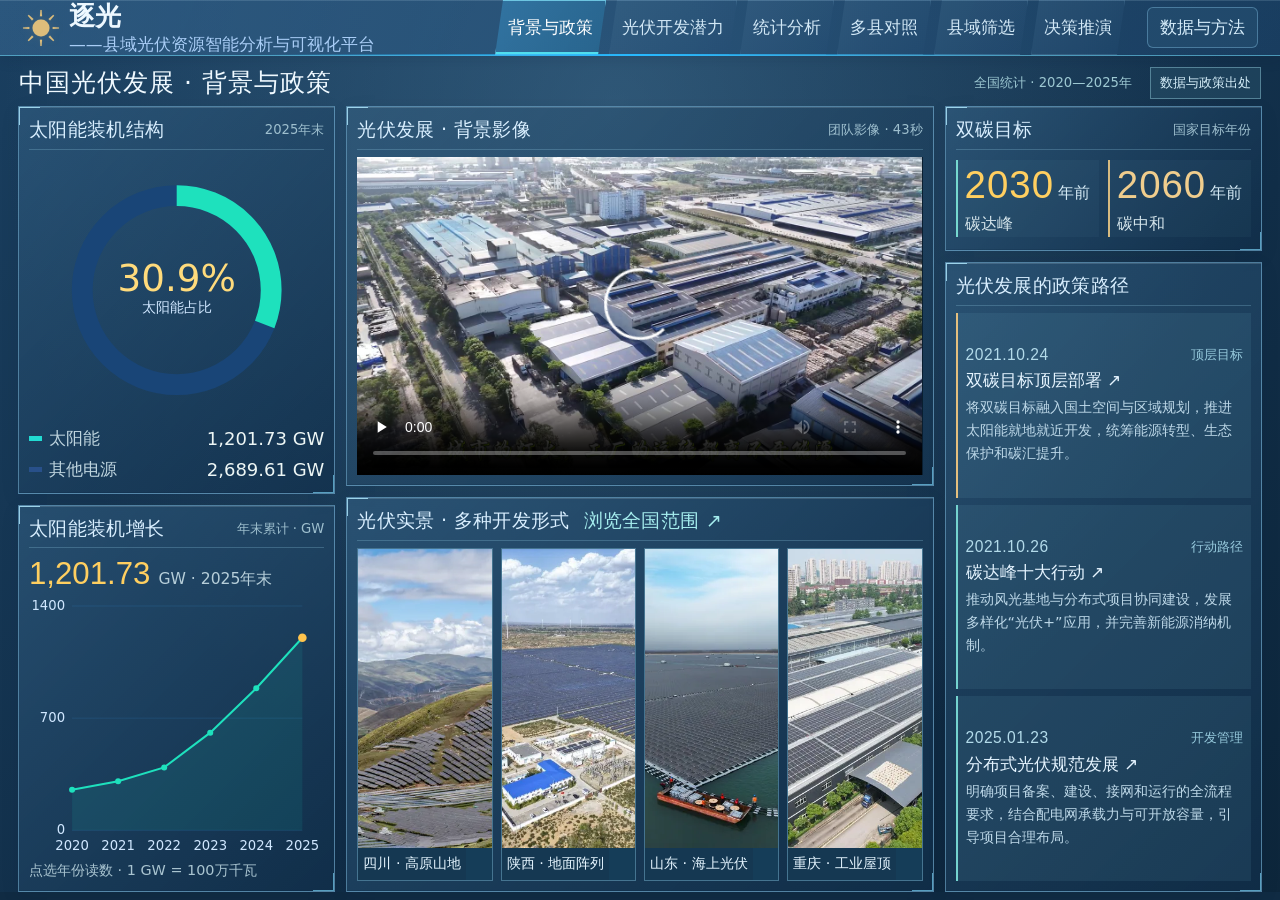
==== commit 2f841e68: "Enlarge province county cards and policy typography with scrollable panels" ====
--- a/index.html
+++ b/index.html
@@ -1,4 +1,4 @@
-<!doctype html><html lang="zh-CN" data-atlas-boot="loading"><head><script id="atlasBuild">window.ATLAS_BUILD={"runtime":"atlas-runtime-v50-bfc441b25a95.js","style":"atlas-ui-v50-4046dd5dba0f.css","manifest":"asset-manifest-v50-e815d8f55171.js","loader":"loader-v50-26247a8b2a6b.js"};</script><meta charset="utf-8"><meta name="viewport" content="width=device-width,initial-scale=1"><title>逐光——县域光伏资源智能分析与可视化平台</title><meta name="description" content="逐光——县域光伏资源智能分析与可视化平台：开发优先级、多指标地图、多县对照、实景案例与夜间灯光GDP估计。"><link rel="icon" href="data:image/svg+xml,%3Csvg xmlns='http://www.w3.org/2000/svg' viewBox='0 0 32 32'%3E%3Crect width='32' height='32' rx='8' fill='%23091322'/%3E%3Ccircle cx='16' cy='16' r='8' fill='%23ffb454'/%3E%3C/svg%3E"><script defer src="asset-manifest-v50-e815d8f55171.js"></script><script defer src="loader-v50-26247a8b2a6b.js"></script><style id="bootStyle">html[data-atlas-boot="loading"] body>header,html[data-atlas-boot="loading"] body>main{opacity:0!important;pointer-events:none!important}html[data-atlas-boot="loading"]{background:#153650}#atlasLoading{position:fixed!important;inset:0!important;width:100%!important;height:100dvh!important;z-index:10000!important;display:flex;align-items:center;justify-content:center;gap:16px;margin:0!important;padding:24px!important;box-sizing:border-box;background:linear-gradient(145deg,#285171,#112c43)!important;color:#e8f7ff;font:19.2px/1.7 'Microsoft YaHei',sans-serif}#atlasLoading[hidden]{display:none!important}#atlasLoading .loadingSun{font-size:36px;color:#ddbd7b}#retryAtlas{padding:8px 14px;border:1px solid #83b8d2;background:#2a5874;color:#eefaff}#retryAtlas[hidden]{display:none}</style><link rel="stylesheet" href="atlas-ui-v50-4046dd5dba0f.css"><link rel="preload" as="script" href="atlas-runtime-v50-bfc441b25a95.js"></head><body><div id="atlasLoading" class="atlasLoading" role="status"><span class="loadingSun" aria-hidden="true">☀</span><span id="loadStatus">正在准备全国图谱…</span><button id="retryAtlas" hidden>重新加载</button></div>
+<!doctype html><html lang="zh-CN" data-atlas-boot="loading"><head><script id="atlasBuild">window.ATLAS_BUILD={"runtime":"atlas-runtime-v51-bdccc1592bcc.js","style":"atlas-ui-v51-3516b4c9af32.css","manifest":"asset-manifest-v51-e815d8f55171.js","loader":"loader-v51-92fa35ac73b6.js"};</script><link id="atlasCorePreload" rel="preload" as="fetch" crossorigin href="assets/atlas-ce1258b85a.json.gz"><meta charset="utf-8"><meta name="viewport" content="width=device-width,initial-scale=1"><title>逐光——县域光伏资源智能分析与可视化平台</title><meta name="description" content="逐光——县域光伏资源智能分析与可视化平台：开发优先级、多指标地图、多县对照、实景案例与夜间灯光GDP估计。"><link rel="icon" href="data:image/svg+xml,%3Csvg xmlns='http://www.w3.org/2000/svg' viewBox='0 0 32 32'%3E%3Crect width='32' height='32' rx='8' fill='%23091322'/%3E%3Ccircle cx='16' cy='16' r='8' fill='%23ffb454'/%3E%3C/svg%3E"><script defer src="asset-manifest-v51-e815d8f55171.js"></script><script defer src="loader-v51-92fa35ac73b6.js"></script><style id="bootStyle">html[data-atlas-boot="loading"] body>header,html[data-atlas-boot="loading"] body>main{opacity:0!important;pointer-events:none!important}html[data-atlas-boot="loading"]{background:#153650}#atlasLoading{position:fixed!important;inset:0!important;width:100%!important;height:100dvh!important;z-index:10000!important;display:flex;align-items:center;justify-content:center;gap:16px;margin:0!important;padding:24px!important;box-sizing:border-box;background:linear-gradient(145deg,#285171,#112c43)!important;color:#e8f7ff;font:19.2px/1.7 'Microsoft YaHei',sans-serif}#atlasLoading[hidden]{display:none!important}#atlasLoading .loadingSun{font-size:36px;color:#ddbd7b}#retryAtlas{padding:8px 14px;border:1px solid #83b8d2;background:#2a5874;color:#eefaff}#retryAtlas[hidden]{display:none}</style><link rel="stylesheet" href="atlas-ui-v51-3516b4c9af32.css"><link rel="preload" as="script" href="atlas-runtime-v51-bdccc1592bcc.js"></head><body><div id="atlasLoading" class="atlasLoading" role="status"><span class="loadingSun" aria-hidden="true">☀</span><span id="loadStatus">正在准备全国图谱…</span><button id="retryAtlas" hidden>重新加载</button></div>
 <header><a class="brand" href="./"><span class="sun">☀</span><span class="brandCopy"><strong>逐光</strong><b>——县域光伏资源智能分析与可视化平台</b></span></a><nav aria-label="主导航"><a href="#contextSection">背景与政策</a><button id="atlasNav">地图与模型</button><button id="networkNav" hidden>区域关联</button></nav><button id="aboutBtn" class="quiet">数据与方法</button></header>
 <main inert aria-busy="true"><section class="intro"><div><div class="eyebrow">SOLAR ATLAS / 03</div><h1>循光而行，因地而生。</h1><p>资源禀赋 × 区域发展 × 生态约束</p></div><div class="summary"><div><strong id="total">—</strong><span>当前有效县域</span></div><div><strong id="high">—</strong><span>最高优先级</span></div><div><strong id="mean">—</strong><span>平均协调度</span></div><div><strong>1,028</strong><span>所给保护区要素</span></div></div></section>
 <div class="versionBar"><span><i></i>多源研究数据 · 非实时监测</span><label for="version">GDP 使用方案</label><select id="version"><option value="hybrid">统计 GDP 优先 · 灯光补缺</option></select><button id="modelJump">查看验证依据</button></div>
--- a/atlas-ui-v51-3516b4c9af32.css
+++ b/atlas-ui-v51-3516b4c9af32.css
@@ -0,0 +1,1324 @@
+@charset "UTF-8";
+:root{color-scheme:dark;--bg:#080f1b;--panel:#101c2c;--line:#253245;--muted:#99aabd;--text:#eaf1f7;--gold:#ffbb60;--blue:#68c5d5}*{box-sizing:border-box}body{margin:0;background:var(--bg);color:var(--text);font-family:"Microsoft YaHei","PingFang SC",system-ui,sans-serif;font-size:19.2px}button,input,select{font:inherit}button{cursor:pointer;color:inherit;border:1px solid var(--line);background:#172437;border-radius:6px}button:hover{background:#27394d}button:focus-visible,input:focus-visible,select:focus-visible,a:focus-visible{outline:2px solid var(--gold);outline-offset:3px}header{height:78px;border-bottom:1px solid var(--line);display:flex;align-items:center;gap:30px;padding:0 36px}.brand{display:flex;align-items:center;gap:13px;color:var(--text);text-decoration:none;font-size:30px;font-weight:700}.brand b{font-size:18px;font-weight:400;border-left:1px solid #465063;margin-left:15px;padding-left:15px}.sun{font-size:43.2px;color:var(--gold)}.edition{margin-left:auto;letter-spacing:2px;font-size:15.6px;color:var(--gold)}.edition span{color:var(--muted);margin-left:18px;letter-spacing:0}.quiet{padding:9px 16px;background:transparent;font-size:16.8px}main{max-width:1800px;margin:auto;padding:32px 36px 0}.intro{display:flex;align-items:center;justify-content:space-between;gap:25px;margin-bottom:30px}.eyebrow{color:var(--gold);font-size:14.4px;letter-spacing:2px;margin-bottom:12px}h1{font-size:40.8px;letter-spacing:2px;font-weight:500;margin:0 0 12px}p{line-height:1.7;margin:0;color:var(--muted)}.intro p{font-size:16.8px}.summary{display:flex;gap:38px}.summary>div{border-left:1px solid var(--line);padding-left:25px}.summary strong{display:block;font-size:38.4px;font-weight:500;font-variant-numeric:tabular-nums}.summary span{font-size:15.6px;display:block;color:var(--muted);margin-top:7px}.workspace{display:grid;grid-template-columns:225px minmax(340px,1fr) 290px;border:1px solid var(--line);border-radius:12px;overflow:hidden;background:#0c1625}.panel{padding:22px;background:var(--panel)}h2{font-size:21.6px;font-weight:500;margin:0 0 18px}h3{font-size:18px;font-weight:500}.left{border-right:1px solid var(--line)}.metrics{display:grid;gap:9px;margin:22px 0}.metrics button{text-align:left;padding:13px 14px;background:transparent}.metrics button span{display:block;font-size:18px}.metrics small{display:block;font-size:14.4px;color:var(--muted);margin-top:6px}.metrics button.active{border-color:#c58a41;background:#332b23;box-shadow:inset 3px 0 var(--gold)}.metrics button.active span{color:#ffcb85}label{display:block;font-size:15.6px;color:var(--muted);margin:18px 0 9px}select,input{width:100%;min-width:0;background:#0b1625;border:1px solid #334256;color:var(--text);padding:11px 9px;border-radius:5px;font-size:16.8px}form{display:flex;gap:5px}form button{padding:0 8px;font-size:15.6px;flex-shrink:0}.subtle{font-size:14.4px;color:var(--muted);margin-top:12px;line-height:1.7}.scope{border-top:1px solid var(--line);margin-top:24px;padding-top:20px}.scope span{color:var(--muted);font-size:14.4px}.scope strong{display:block;font-size:18px;margin:8px 0}.scope p{font-size:14.4px}.reset{margin-top:18px;padding:9px 12px;font-size:15.6px;width:100%;background:transparent}.mapPanel{display:flex;flex-direction:column;min-width:0;background:radial-gradient(ellipse at 45% 40%,#162b3c 0,#0c1625 70%)}.mapHeader{display:flex;justify-content:space-between;align-items:start;padding:22px 22px 0;gap:12px}.mapHeader h2{margin-bottom:5px}.mapHeader p{font-size:14.4px}.segmented{display:flex;border:1px solid #364154;border-radius:6px;padding:3px;flex-shrink:0}.segmented button{padding:6px 12px;border:0;background:transparent;font-size:15.6px}.segmented .active{background:#344353;color:var(--gold)}.mapCanvas{position:relative;flex:1;min-height:460px;overflow:hidden}#map{width:100%;height:100%;min-height:460px;max-height:650px;display:block;touch-action:none}.county{stroke:#101d2c;stroke-width:.32;vector-effect:non-scaling-stroke;cursor:pointer;transition:fill .25s}.province{stroke:#59707b;stroke-width:.7;vector-effect:non-scaling-stroke;cursor:pointer}.county:hover,.province:hover{filter:brightness(1.35);stroke:#fff;stroke-width:1}.selected{stroke:#fff!important;stroke-width:1.7!important;filter:brightness(1.22)}.outline{fill:none;stroke:#819ba2;stroke-width:.65;vector-effect:non-scaling-stroke;opacity:.65}.mapTools{position:absolute;top:24px;right:16px;display:grid;gap:5px}.mapTools button{width:33px;height:33px;font-size:24px;background:#102031dd}.mapNote{position:absolute;bottom:13px;left:22px;font-size:13.2px;line-height:1.7;color:#8599af;pointer-events:none}#tooltip{position:absolute;display:none;z-index:3;pointer-events:none;padding:10px 14px;border:1px solid #546070;border-radius:6px;background:#0a1322f2;font-size:15.6px;line-height:1.8;box-shadow:0 6px 30px #0008}.legend{padding:15px 22px 18px;border-top:1px solid #243345}.legend>div{display:flex;flex-wrap:wrap;gap:12px}.legend span{font-size:14.4px;color:#c0ceda;display:inline-flex;align-items:center;gap:6px}.legend i{width:17px;height:9px;border-radius:2px;display:inline-block}.legend p{font-size:13.2px;margin-top:9px}.right{border-left:1px solid var(--line)}.detailLocation{font-size:14.4px;color:var(--muted);margin:17px 0 7px}.detailTitle{font-size:31.2px;margin:0 0 10px;letter-spacing:1px}.badge{display:inline-block;font-size:14.4px;padding:5px 9px;background:#423426;color:#ffd296;border:1px solid #685138;border-radius:4px}.detailScore{display:flex;gap:20px;margin:24px 0}.detailScore strong{font-size:34.8px;font-weight:500;display:block;font-variant-numeric:tabular-nums}.detailScore span{font-size:14.4px;color:var(--muted);display:block;margin-top:6px}.indicator{margin:16px 0}.indicator>div{display:flex;justify-content:space-between;font-size:14.4px;margin-bottom:8px;color:#b7c9d9}.indicator b{font-weight:400;color:#ecf3fa}.track{height:5px;background:#273649;border-radius:3px;overflow:hidden}.track i{height:100%;display:block;background:#76bbbd}.detailNote{font-size:14.4px;line-height:1.8;margin:15px 0}.rankingHead{display:flex;align-items:center;justify-content:space-between;border-top:1px solid var(--line);margin-top:23px;padding-top:9px}.rankingHead span{font-size:13.2px;color:var(--muted)}.rank{display:flex;align-items:center;width:100%;text-align:left;border:0;background:transparent;border-radius:3px;gap:10px;padding:10px 0;font-size:15.6px}.rank em{font-size:14.4px;color:var(--gold);font-style:normal;width:19px}.rank span{flex:1;white-space:nowrap;overflow:hidden;text-overflow:ellipsis}.rank b{font-weight:400;font-size:14.4px;color:#c5d6e3;font-variant-numeric:tabular-nums}.bottom{display:grid;grid-template-columns:1fr 1.4fr;gap:18px;margin-top:18px}.bottom>.panel{border:1px solid var(--line);border-radius:10px}.sectionHeading{display:flex;justify-content:space-between;gap:15px;align-items:center}.sectionHeading h2{margin-bottom:5px}.sectionHeading>span{font-size:14.4px;color:var(--muted)}#distribution{display:flex;gap:14px;height:136px;align-items:end;margin-top:15px}.distItem{flex:1;display:flex;flex-direction:column;align-items:center;justify-content:end;gap:7px;height:100%}.distItem b{font-size:15.6px;font-weight:400}.distItem i{width:80%;min-height:2px;border-radius:3px 3px 0 0;opacity:.9}.distItem span{font-size:14.4px;color:var(--muted)}.plotWrap{height:165px;margin-top:10px}#scatter{width:100%;height:100%}#scatter circle{cursor:pointer}#scatter circle:hover{r:5;stroke:white;stroke-width:1}footer{display:flex;align-items:center;justify-content:space-between;gap:20px;padding:25px 0;color:#8799ad;font-size:14.4px}footer button{background:transparent;border:0;font-size:14.4px;color:var(--gold)}dialog{width:min(760px,92vw);max-height:85vh;padding:0;background:#101c2c;color:var(--text);border:1px solid #415166;border-radius:12px}dialog::backdrop{background:#020812cb;backdrop-filter:blur(4px)}.dialogHead{display:flex;align-items:center;justify-content:space-between;padding:22px;border-bottom:1px solid var(--line)}.dialogHead h2{margin:0}.dialogHead button{font-size:27.6px;width:35px;height:35px}.dialogBody{padding:22px;overflow:auto}.dialogBody h3{color:var(--gold);margin-top:25px}.dialogBody p{font-size:16.8px;margin:10px 0}.dialogBody details{font-size:16.8px;color:var(--muted);margin-top:25px}.dialogBody summary{cursor:pointer}.empty{color:var(--muted);font-size:16.8px;line-height:1.8}
+@media(min-width:1550px){.workspace{grid-template-columns:250px minmax(400px,1fr) 320px}.mapCanvas{min-height:560px}}@media(max-width:1150px){main{padding:24px 18px 0}header{padding:0 20px}.workspace{grid-template-columns:190px minmax(320px,1fr) 240px}.panel{padding:17px}.summary{gap:17px}.summary>div{padding-left:17px}h1{font-size:33.6px}.summary strong{font-size:32.4px}.mapHeader{padding:18px 15px 0}}@media(max-width:900px){.workspace{grid-template-columns:190px 1fr}.right{grid-column:1/-1;border-left:0;border-top:1px solid var(--line);display:grid;grid-template-columns:1fr 1fr;gap:15px}.right>.eyebrow{grid-column:1/-1;margin:0}.right .rankingHead{display:none}#ranking{padding-top:15px}.intro{align-items:start;flex-direction:column}.summary{width:100%;justify-content:space-between}.summary>div:first-child{padding-left:0;border:0}.edition{display:none}header .quiet{margin-left:auto}.bottom{grid-template-columns:1fr 1fr}.detailScore{margin:16px 0}}@media(max-width:620px){header{height:68px;padding:0 14px}.brand{font-size:27.6px}.brand b{font-size:14.4px;margin-left:7px;padding-left:7px}.quiet{font-size:14.4px;padding:8px}main{padding:23px 12px 0}.intro{margin-bottom:22px}h1{font-size:33.6px}.intro p{font-size:15.6px}.summary strong{font-size:30px}.summary span{font-size:13.2px}.workspace{display:block}.left{border:0;padding:15px}.left>.eyebrow,.left>h2,.scope,.reset{display:none}.metrics{grid-template-columns:1fr 1fr;margin:0 0 14px;gap:8px}.metrics button{padding:9px 10px}.metrics button span{font-size:16.8px}.metrics small{font-size:13.2px}.left label{margin-top:10px}.mapPanel{border-top:1px solid var(--line)}.mapCanvas,#map{min-height:400px;height:440px}.mapHeader{gap:5px}.mapHeader h2{font-size:19.2px}.segmented button{padding:6px 10px}.right{display:block}.right>.eyebrow{margin-bottom:10px}.rankingHead{display:flex!important}.bottom{grid-template-columns:1fr}footer{flex-direction:column;gap:10px;text-align:center}.legend>div{gap:9px}.detailTitle{font-size:30px}.sectionHeading>span{font-size:13.2px}}@media(prefers-reduced-motion:reduce){*{transition:none!important}}
+/* Spatial observatory theme: original navy, teal and amber palette retained. */
+html{scroll-behavior:smooth}body{background-color:#080f1b;background-image:radial-gradient(ellipse at 50% 0,#1e3c502e,transparent 55%),linear-gradient(#172b3b25 1px,transparent 1px),linear-gradient(90deg,#172b3b25 1px,transparent 1px);background-size:auto,48px 48px,48px 48px}header{height:82px;background:linear-gradient(180deg,#101f30e6,#080f1bcc);border-bottom-color:#395366;position:relative;gap:22px}header:after{content:'';height:2px;width:24%;position:absolute;bottom:-1px;left:38%;background:linear-gradient(90deg,transparent,#ffbb60,transparent)}header nav{display:flex;align-items:center;gap:8px;margin-left:auto}header nav button,header nav a{color:#b7c9d9;padding:12px 18px;font-size:16.8px;text-decoration:none;background:transparent;border:0;border-radius:0}header nav .navActive{color:#ffcb85;box-shadow:inset 0 -2px #b98b4f;background:linear-gradient(0deg,#9d763619,transparent)}main{max-width:1900px;padding:26px 28px 0}.intro{margin-bottom:22px}.intro h1{font-size:36px;letter-spacing:3px}.intro .eyebrow{font-size:14.4px;letter-spacing:4px;margin-bottom:10px}.intro p{font-size:16.8px;color:#98aabb}.summary{gap:24px}.summary strong{font-family:Bahnschrift,"Segoe UI",sans-serif;font-size:38.4px;letter-spacing:1px}.summary span{font-size:15.6px}.summary>div{padding-left:22px}.versionBar{display:flex;align-items:center;gap:14px;margin-bottom:17px;color:#9bacbd;font-size:15.6px}.versionBar>span{margin-right:auto;display:flex;align-items:center;gap:9px}.versionBar i{width:6px;height:6px;background:#ffbb60;box-shadow:0 0 10px #ffbb6050}.versionBar label{margin:0;font-size:15.6px}.versionBar select{width:260px;padding:9px 11px;font-size:15.6px}.versionBar button{font-size:15.6px;background:transparent;padding:8px 12px}.workspace{border:0;overflow:visible;background:transparent;gap:14px;grid-template-columns:218px minmax(420px,1fr) 294px;align-items:stretch}.panel,.mapPanel{position:relative;border:1px solid #354b5c;border-radius:3px;background:linear-gradient(135deg,#142637ed,#0e1a2aee);box-shadow:inset 0 0 26px #050e1835,0 8px 24px #0000001a}.panel:before,.mapPanel:before{content:'';position:absolute;inset:-1px;pointer-events:none;background:linear-gradient(#bb995e,#bb995e) left top/18px 2px no-repeat,linear-gradient(#bb995e,#bb995e) left top/2px 18px no-repeat,linear-gradient(#6d9399,#6d9399) right bottom/18px 2px no-repeat,linear-gradient(#6d9399,#6d9399) right bottom/2px 18px no-repeat;opacity:.8}.panel{padding:19px}.left,.right{border:1px solid #354b5c}.left h2{font-size:20.4px;margin-bottom:16px}.metrics{gap:4px;margin:12px 0 16px}.metrics button{display:flex;align-items:center;gap:10px;padding:10px 9px;border-color:transparent;border-radius:2px}.metrics button span{font-size:16.8px}.metrics button em{font-family:Bahnschrift,sans-serif;font-style:normal;color:#6e869a;font-size:14.4px;letter-spacing:1px}.metrics button.active{background:linear-gradient(90deg,#70502d55,#332b2320);border-color:#8266447a;box-shadow:inset 2px 0 var(--gold)}.metrics button.active em{color:#ffbb60}.left label{font-size:15.6px;margin-top:13px}.left input,.left select{font-size:15.6px;padding:10px 8px}.left .subtle{font-size:14.4px}.reset{margin-top:12px}.mapPanel{overflow:hidden;background:radial-gradient(ellipse at 50% 43%,#193345b0,#0b1725 73%);display:flex;flex-direction:column}.mapHeader{padding:22px 22px 0}.mapHeader .eyebrow{font-size:13.2px;margin-bottom:8px;color:#88a7b3;letter-spacing:2px}.mapHeader h2{font-size:24px;letter-spacing:1px}.mapHeader p{font-size:14.4px;line-height:1.7}.overlayControls{display:flex;flex-wrap:wrap;gap:10px 18px;align-items:center;padding:16px 22px 0}.overlayControls label{display:flex;align-items:center;gap:7px;margin:0;font-size:14.4px;color:#b5c5d2;cursor:pointer}.overlayControls input{width:13px;height:13px;margin:0;accent-color:#d3ba7b}.overlayControls>span{font-size:13.2px;color:#7493a6;margin-left:auto}.mapCanvas{min-height:470px;flex:1;background-image:radial-gradient(#65889830 .7px,transparent .7px);background-size:18px 18px;isolation:isolate}#map{position:relative;z-index:1;min-height:470px;max-height:none;height:100%;filter:drop-shadow(0 7px 5px #0007)}.orbital{position:absolute;width:85%;height:40%;border:1px solid #547f8b20;border-radius:50%;left:7%;bottom:18%;transform:rotate(-8deg);box-shadow:0 0 0 28px #547f8b08,0 0 0 55px #547f8b08,0 0 90px #d3ba7b07;pointer-events:none}.mapTools{z-index:2}.mapTools button{border-color:#3c5464;border-radius:3px}.mapNote{z-index:2;font-size:13.2px;color:#93aaba}.county{stroke:#102330;stroke-width:.4}.province{stroke:#97b8be;stroke-width:.7}.outline{stroke:#789da2;stroke-width:.55;opacity:.72}.selected{stroke:#fff0b3!important;filter:brightness(1.2)}.reserveShape{fill:#72a79e33;stroke:#a7d5d0;stroke-width:.65;vector-effect:non-scaling-stroke}.relationGlow{fill:none;stroke:#ffbb60;stroke-width:5;filter:url(#linkGlow);vector-effect:non-scaling-stroke}.relationLine{fill:none;stroke:#ffe0a4;stroke-width:1;vector-effect:non-scaling-stroke;stroke-dasharray:4 2}.relationNode{fill:#ffe3a7;stroke:#fff1d1;stroke-width:.3;filter:drop-shadow(0 0 3px #ffbb60)}.mapLabel{fill:#fbe7bf;font-size:12px;paint-order:stroke;stroke:#112335;stroke-width:3px;stroke-linejoin:round}.legend{background:#0d1a28bb;border-color:#344c5e;padding:14px 20px}.legend>div{gap:8px 13px}.legend span{font-size:13.2px}.legend p{font-size:13.2px;color:#8fa9bb}.missingKey{background:repeating-linear-gradient(135deg,#253246 0 3px,#677589 3px 4px)}.detailLocation{line-height:1.7;font-size:14.4px;margin-top:13px}.detailTitle{font-size:27.6px;line-height:1.5}.detailScore{margin:20px 0;gap:30px}.detailScore strong{font-family:Bahnschrift,"Segoe UI",sans-serif;font-size:33.6px}.selectedMetric{display:flex;align-items:center;justify-content:space-between;margin-top:18px;padding:14px 0;border-bottom:1px solid #354a5a}.selectedMetric span{font-size:15.6px;color:#9eb3c4}.selectedMetric strong{font-size:30px;font-family:Bahnschrift,sans-serif;color:#ffce87}.indicator{margin:14px 0}.indicator>div{font-size:14.4px}.indicator .track{height:4px}.gdpEstimate{padding:13px;background:#0b1828;border-left:2px solid #82aba6}.gdpEstimate span{font-size:14.4px;color:#a8becd;display:block}.gdpEstimate b{display:block;font-family:Bahnschrift,sans-serif;font-size:26.4px;font-weight:500;margin:7px 0}.gdpEstimate small{font-size:13.2px;color:#8da5b8}.rankingHead{margin-top:17px}.rankingHead h3{font-size:15.6px;line-height:1.6}.rank{padding:9px 0}.rank b{font-size:14.4px}.rank span{font-size:15.6px}.bottom{grid-template-columns:1fr 1fr 1.15fr;gap:14px;margin-top:14px}.bottom>.panel{border-color:#354b5c;border-radius:3px}.sectionHeading .eyebrow{font-size:13.2px;letter-spacing:2px;margin-bottom:8px}.sectionHeading h2{font-size:20.4px}.sectionHeading p{font-size:16.8px}.sectionHeading>span{font-size:14.4px}.distributionBody{display:flex;align-items:center;gap:12px;min-height:190px}#donut{width:43%;max-width:170px;flex-shrink:0}#distribution{display:block;flex:1;height:auto;margin:15px 0}.distLine{display:flex;gap:8px;align-items:center;margin:12px 0;font-size:14.4px}.distLine>i{width:7px;height:7px;border-radius:1px}.distLine span{color:#9bb3c3}.distLine b{font-weight:400;margin-left:auto}.distLine small{font-size:13.2px;color:#8299ad;min-width:37px;text-align:right}.textButton{border:0;background:transparent;color:#c5b389;font-size:14.4px;padding:0}.relationRow{display:flex;width:100%;gap:12px;align-items:center;border:0;border-radius:0;border-bottom:1px solid #2b40504d;background:transparent;padding:12px 0;text-align:left}.relationRow span{font-size:15.6px;flex:1;min-width:0;white-space:nowrap;overflow:hidden;text-overflow:ellipsis}.relationRow small{display:block;font-size:13.2px;color:#849eaf;margin-top:5px}.relationRow>i{height:3px;background:#2b4050;width:48px;flex-shrink:0}.relationRow>i b{display:block;height:100%;background:#d3ba7b}.relationRow strong{font-size:15.6px;font-weight:400;color:#ffce87}.relation .subtle{font-size:13.2px}.plotWrap{height:182px}.modelSection{margin-top:14px;padding:26px;scroll-margin-top:20px}.modelSection>.sectionHeading h2{font-size:28.8px}.modelGrid{display:grid;grid-template-columns:1.3fr 1fr;gap:40px;margin-top:22px}.modelStats{display:flex;gap:34px;margin-bottom:22px}.modelStats span{font-size:14.4px;color:#8da8ba;display:block}.modelStats strong{display:block;font-family:Bahnschrift,sans-serif;font-size:37.2px;font-weight:500;margin:9px 0 5px;color:#ffe1b0}.modelStats em{font-size:14.4px;font-style:normal;margin-left:7px;color:#b6c4ce}.modelStats small{font-size:14.4px;color:#8da8ba}.tableWrap{overflow-x:auto}table{border-collapse:collapse;width:100%;font-size:15.6px}th{text-align:right;color:#8da8ba;font-size:14.4px;font-weight:400;background:#12293a}th:first-child,td:first-child{text-align:left}td,th{padding:12px 10px;border-bottom:1px solid #2c44524a}td{text-align:right;font-variant-numeric:tabular-nums}.chosen{background:#58442733;color:#fbd394}#modelPlot{width:100%;height:310px}.methodStrip{display:flex;gap:14px;margin-top:24px;border-top:1px solid #344b5d;padding-top:20px}.methodStrip span{flex:1;color:#8faabc;font-size:15.6px;border-left:2px solid #857853;padding-left:13px}.modelCaveat{font-size:14.4px;margin-top:20px;color:#8ba1b3;line-height:1.9}.dialogBody a{color:#f4cb8d}.dialogBody h3{line-height:1.7}.dialogBody p{line-height:1.9}.bottom .subtle{font-size:13.2px}.eyebrow{color:#d6b77f}footer{font-size:14.4px}
+@media(min-width:1550px){.workspace{grid-template-columns:230px minmax(450px,1fr) 315px}.mapCanvas,#map{min-height:530px}.panel{padding:21px}.metrics button{padding:10px 12px}.metrics button span{font-size:18px}.mapHeader h2{font-size:27.6px}}@media(max-width:1190px){main{padding:24px 16px 0}.workspace{grid-template-columns:195px minmax(300px,1fr) 255px;gap:10px}.panel{padding:15px}.summary{gap:13px}.summary>div{padding-left:14px}.summary strong{font-size:33.6px}.intro h1{font-size:30px}header{padding:0 20px}.brand b{font-size:15.6px}header nav button,header nav a{padding:10px 9px;font-size:15.6px}.mapHeader{padding:18px 16px 0}.overlayControls{padding:12px 16px 0}.bottom{grid-template-columns:1fr 1fr;gap:10px}.scatterPanel{grid-column:1/-1}.scatterPanel .plotWrap{height:220px}.modelGrid{gap:20px}.modelStats{gap:20px}.modelStats strong{font-size:31.2px}.modelSection{padding:22px}.distributionBody{min-height:210px}}@media(max-width:950px){.workspace{grid-template-columns:195px 1fr}.right{grid-column:1/-1;display:grid;grid-template-columns:1.4fr 1fr;gap:15px;border:1px solid #354b5c}.right>.eyebrow{grid-column:1/-1}.right .rankingHead{display:none}.intro{flex-direction:column;gap:20px;align-items:stretch}.summary{justify-content:space-between}.summary>div:first-child{border:0;padding-left:0}.modelGrid{grid-template-columns:1fr}.modelGrid #modelPlot{height:300px}.versionBar>span{font-size:13.2px}.versionBar label{display:none}.versionBar select{width:230px}.methodStrip{flex-wrap:wrap}.methodStrip span{flex-basis:40%}header nav{gap:1px}.brand b{display:none}.mapCanvas,#map{height:590px;min-height:500px}#modelSection .sectionHeading{align-items:start;gap:15px}.mapPanel{min-width:0}}
+@media(max-width:620px){header{height:auto;min-height:70px;flex-wrap:wrap;padding:12px 15px;gap:7px}.brand{font-size:28.8px}header nav{order:3;width:100%;justify-content:space-between;border-top:1px solid #263d4c;margin-top:7px;padding-top:5px}header nav button,header nav a{font-size:15.6px;padding:7px 16px}header .quiet{font-size:14.4px;margin-left:auto}.intro h1{font-size:32.4px}.summary{gap:9px;flex-wrap:wrap}.summary>div{padding-left:10px}.summary strong{font-size:27.6px}.summary span{font-size:12px}.versionBar{gap:8px;flex-wrap:wrap}.versionBar>span{width:100%;margin-bottom:3px}.versionBar select{flex:1;width:auto}.versionBar button{font-size:14.4px;padding:8px}.workspace{display:block}.left{padding:15px}.left>h2,.left>.eyebrow{display:none}.metrics{grid-template-columns:1fr 1fr;gap:5px;margin:0}.metrics button{padding:9px 6px;gap:6px;border-color:#294052}.metrics button span{font-size:15.6px}.metrics button em{font-size:13.2px}.left label{margin-top:13px}.left .reset{display:block}.mapPanel{margin-top:12px}.mapHeader{padding:18px 15px 0}.mapHeader h2{font-size:21.6px}.mapHeader p{font-size:13.2px}.mapHeader .eyebrow{font-size:12px}.overlayControls{gap:10px;padding:13px 15px 0}.overlayControls>span{width:100%;margin:0}.mapCanvas,#map{height:460px;min-height:460px}.mapNote{font-size:12px;left:15px;bottom:10px}.legend{padding:13px 15px}.legend span{font-size:12px}.legend p{font-size:13.2px}.right{margin-top:12px;display:block;padding:18px}.right>.eyebrow{margin-bottom:10px}.detailTitle{font-size:30px}.right .rankingHead{display:flex}.indicator>div{font-size:15.6px}.detailLocation,.detailNote{font-size:15.6px}.bottom{grid-template-columns:1fr;margin-top:12px;gap:12px}.scatterPanel{grid-column:auto}.bottom .panel{padding:20px}.modelSection{padding:20px;margin-top:12px}.modelSection>.sectionHeading{display:block}.modelSection .badge{margin-top:14px}.modelStats{gap:17px;flex-wrap:wrap}.modelStats strong{font-size:28.8px}.modelStats span,.modelStats small{font-size:13.2px}.modelGrid{margin-top:18px}.modelGrid #modelPlot{height:auto}.methodStrip{gap:18px}.methodStrip span{font-size:14.4px}.tableWrap td,.tableWrap th{font-size:13.2px;padding:10px 6px}footer{font-size:13.2px}.distributionBody{min-height:180px}#donut{width:46%}}
+@media(prefers-reduced-motion:reduce){html{scroll-behavior:auto}*{animation:none!important;transition:none!important}}
+/* Keep interactive geometry out of offscreen SVG filter surfaces. */
+#map{filter:none}.county,.province{transition:none}.county:hover,.province:hover,.selected{filter:none}.relationGlow{filter:none;stroke-width:3;opacity:.18}.relationNode{filter:none}
+.contextSection{margin-top:18px;padding:34px;scroll-margin-top:20px;background:radial-gradient(ellipse at 12% 35%,#31515335,transparent 50%),linear-gradient(120deg,#132534,#0d1928);overflow:hidden}
+.contextHead{display:flex;justify-content:space-between;gap:24px}.contextHead h2{font-size:34.8px;font-weight:500;letter-spacing:2px;margin:12px 0}.contextHead p{font-size:16.8px;color:#93aebe;line-height:1.8}.contextStamp{font-size:13.2px;color:#738c9f;letter-spacing:3px;line-height:1.9;text-align:right;padding-top:8px;flex-shrink:0}
+.contextGrid{display:grid;grid-template-columns:1fr 1.15fr;gap:54px;margin-top:30px;align-items:center}.microLabel{font-size:13.2px;letter-spacing:3px;color:#9eb7bb}.missionVisual svg{display:block;width:100%;max-height:310px;margin:auto}.missionVisual>p{text-align:center;color:#708b9e;font-size:12px;letter-spacing:2px;margin:0}.storyTabs{display:flex;gap:26px;border-bottom:1px solid #334958}.storyTabs button{border:0;background:transparent;border-radius:0;padding:12px 0;color:#90aabb;font-size:16.8px}.storyTabs button[aria-selected=true]{color:#ffcf8b;box-shadow:0 2px #d3ba7b}#storyPanel{min-height:305px;padding-top:8px}#storyPanel h3{font-size:25.2px;font-weight:500;margin:20px 0 12px;color:#e7e2d6}#storyPanel>p{font-size:15.6px;line-height:1.9;color:#9bb0bd}.storySteps{display:grid;gap:14px;margin-top:23px}.storySteps>div{display:flex;gap:17px;align-items:center}.storySteps em{font:26.4px Bahnschrift,sans-serif;color:#bda975;font-style:normal;opacity:.8}.storySteps b{font-size:15.6px;font-weight:500;color:#c5d7dd;display:block}.storySteps small{display:block;font-size:14.4px;color:#7f9baa;margin-top:5px;line-height:1.6}
+.policyHeading{display:flex;justify-content:space-between;align-items:end;border-top:1px solid #304654;padding-top:30px;margin-top:30px}.policyHeading h3{font-size:26.4px;font-weight:500;margin:8px 0 0}.policyHeading>span{font-size:13.2px;color:#7993a4}.policyTimeline{display:grid;grid-template-columns:repeat(3,1fr);margin-top:26px;gap:0}.policyTimeline>a{text-decoration:none;color:inherit;display:block;position:relative;padding:0 28px 18px 0}.policyTimeline time{font:26.4px Bahnschrift,sans-serif;letter-spacing:2px;color:#d3ba7b}.policyDot{display:block;height:28px;position:relative;margin-top:12px}.policyDot:before{content:'';position:absolute;top:8px;left:0;width:calc(100% + 28px);height:1px;background:linear-gradient(90deg,#ab956155,#426473)}.policyDot:after{content:'';position:absolute;width:6px;height:6px;border:1px solid #e4c287;background:#102432;transform:rotate(45deg);top:5px;left:1px}.policyTimeline small{font-size:12px;color:#79a6a6;letter-spacing:2px}.policyTimeline h4{font-size:19.2px;line-height:1.7;margin:9px 0;font-weight:500;color:#dce3dd}.policyTimeline p{font-size:14.4px;line-height:1.9;color:#8da8b7;max-width:360px}.policyTimeline em{font-size:13.2px;color:#bfae84;font-style:normal;display:block;margin-top:18px}.policyTimeline a:hover h4{color:#ffd08e}.policyTimeline a:focus-visible,.storyTabs button:focus-visible{outline:2px solid #ffcf8b;outline-offset:4px}
+.targetHorizon{background:#09172388;border:1px solid #294250;display:flex;align-items:center;gap:28px;padding:24px;margin-top:13px}.targetHorizon small{font-size:12px;color:#819ea9;letter-spacing:2px}.targetHorizon strong{font:45.6px Bahnschrift,sans-serif;color:#e9d4ab;display:block;margin-top:7px;white-space:nowrap}.targetHorizon strong span{font:14.4px sans-serif;color:#acbdbf;display:block;margin-top:6px}.horizonLine{height:1px;background:linear-gradient(90deg,#d3ba7b88,#72a79e88);flex:1;min-width:35px;position:relative}.horizonLine i{position:absolute;width:5px;height:5px;border:1px solid #d3ba7b;transform:rotate(45deg);top:-2px;background:#102432}.horizonLine i:last-child{right:0}.targetHorizon>p{max-width:310px;font-size:13.2px;line-height:1.9;color:#7994a5;margin-left:20px}.contextSection,.modelSection,.bottom{content-visibility:auto;contain-intrinsic-size:auto 700px}.bottom{contain-intrinsic-size:auto 300px}
+@media(max-width:950px){.contextGrid{gap:25px}.contextHead h2{font-size:28.8px}.targetHorizon{flex-wrap:wrap}.targetHorizon>p{max-width:none;width:100%;margin:0}.policyTimeline>a{padding-right:18px}.policyDot:before{width:calc(100% + 18px)}}
+@media(max-width:620px){.contextSection{padding:22px 18px}.contextHead h2{font-size:27.6px;line-height:1.6}.contextStamp{display:none}.contextGrid{grid-template-columns:1fr;gap:22px}.missionVisual svg{max-height:240px}.policyHeading{align-items:start;gap:12px}.policyHeading>span{max-width:115px;line-height:1.8}.policyTimeline{grid-template-columns:1fr;gap:22px}.policyTimeline>a{border-left:1px solid #3b555d;padding:0 0 5px 22px}.policyDot{position:absolute;top:-8px;left:-4px;margin:0}.policyDot:before{display:none}.policyTimeline p{max-width:none}.policyTimeline em{margin-top:10px}.targetHorizon{gap:15px;padding:20px 15px}.targetHorizon strong{font-size:39.6px}header nav button,header nav a{padding:7px 6px;font-size:14.4px}#storyPanel{min-height:340px}}
+
+/* Clear spatial encodings and compact reading guidance. */
+[hidden]{display:none!important}
+.atlasLoading{display:flex;align-items:center;gap:14px;padding:22px;color:#e6d7b7;background:linear-gradient(105deg,#233242,#151f2c);border-block:1px solid #3b4955;font-size:15.6px}
+.atlasLoading button{padding:8px 12px}.loadingSun{font-size:36px;color:var(--gold)}
+.protectedControls{display:flex;align-items:center;justify-content:space-between;gap:12px;padding:12px 22px;border-bottom:1px solid var(--line);background:#142333;font-size:14.4px;color:var(--muted)}
+.mapReading{display:flex;gap:22px;align-items:center;padding:13px 22px;border-bottom:1px solid #263847;background:#101e2d}
+.mapReading>span{flex-shrink:0}.mapReading small{display:block;font-size:12px;color:var(--muted);margin-bottom:5px;letter-spacing:1px}.mapReading b{font-size:15.6px;font-weight:500;color:#dfd7c5}.mapReading p{font-size:13.2px;line-height:1.65;margin-left:auto;max-width:310px}
+.reserveShape{fill:#ffb45466;stroke:#ffc77d;stroke-width:.55;vector-effect:non-scaling-stroke}
+#geometryStatus{color:#e5c590;font-size:13.2px}#geometryStatus:empty{display:none}
+.selectedMetric strong{font-size:clamp(22.8px,2.16vw,36px);overflow-wrap:anywhere;font-variant-numeric:tabular-nums}.rank b{font-size:13.2px;max-width:130px;overflow-wrap:anywhere}
+.doubleTrack span{font-size:13.2px}.metricDelta{overflow-wrap:anywhere;min-width:100px}
+@media(max-width:760px){.mapReading{gap:16px;padding:12px;flex-wrap:wrap}.mapReading p{max-width:none;margin:0;flex-basis:100%}.protectedControls{padding:12px;flex-wrap:wrap}.overlayControls{flex-wrap:wrap}.selectedMetric strong{font-size:28.8px}}
+@media(prefers-reduced-motion:reduce){html{scroll-behavior:auto}*,*::before,*::after{animation:none!important;transition:none!important}}
+
+.evidenceSection{padding:32px;margin-top:18px;scroll-margin-top:20px;background:linear-gradient(125deg,#172b37,#0d1928)}.evidenceSection h2{font-size:33.6px;font-weight:500;letter-spacing:1px}.evidenceSection h3{font-size:27.6px;font-weight:500;line-height:1.5}.evidenceSection p{font-size:15.6px;color:#9cb1bf;line-height:1.9}.evidenceAnchor{color:#d3ba7b;text-decoration:none;white-space:nowrap;font-size:15.6px}.findingGrid{display:grid;grid-template-columns:repeat(3,1fr);gap:18px;margin:26px 0 36px}.findingCard{display:block;text-align:left;padding:24px;border:1px solid #3b515d;background:linear-gradient(145deg,#21404955,#0b192633);border-radius:2px}.findingCard>span{color:#87aaaa;font-size:13.2px;letter-spacing:2px}.findingCard strong{display:block;font-size:36px;font-weight:500;color:#efcf95;margin:23px 0 15px}.findingCard small{font-size:15.6px;color:#9badb5}.findingCard p{font-size:14.4px;min-height:68px}.findingCard em{font-size:14.4px;color:#bda976;font-style:normal;display:block;margin-top:18px}.findingCard:hover{border-color:#bd9b62;background:#23434a55}.stabilityGrid{display:grid;grid-template-columns:1.1fr 1fr;gap:50px;border-top:1px solid #344c5a;padding-top:30px;scroll-margin-top:20px}.matrix{display:grid;grid-template-columns:repeat(5,1fr);gap:6px}.matrix button{display:flex;flex-direction:column;gap:8px;align-items:center;padding:12px 3px;border:1px solid #526b6933;background:rgb(114 167 158 / var(--density));border-radius:2px}.matrix button[aria-pressed=true]{outline:2px solid #ffd18b;outline-offset:1px;color:#ffe5bd}.matrix small{font-size:13.2px;color:#c7d7d7}.matrix b{font:25.2px Bahnschrift,sans-serif}.matrixAxes{display:flex;justify-content:space-between;color:#9aafba;font-size:13.2px;margin:18px 0 10px}.evidenceNote{font-size:13.2px!important;line-height:1.9!important;color:#829aaa!important}.migrationResults{padding:24px;background:#08172366;border:1px solid #2f4654}#cohortList{display:grid;grid-template-columns:1fr 1fr;gap:7px;margin-top:18px}#cohortList button{position:relative;text-align:left;background:#172c394d;border:1px solid #334b594d;padding:10px 21px 10px 10px;min-width:0}#cohortList button span{display:block;font-size:14.4px;white-space:nowrap;overflow:hidden;text-overflow:ellipsis}#cohortList small{font-size:12px;color:#789ba8}#cohortList b{position:absolute;right:8px;top:12px;color:#d3ba7b}.compareSection{border-top:1px solid #344c5a;margin-top:35px;padding-top:28px;scroll-margin-top:20px}.compareControls{display:flex;gap:20px;align-items:end;margin:24px 0}.compareControls label{flex:1;color:#d3ba7b;font-size:14.4px;min-width:0}.compareControls label:nth-child(2){color:#8bb8af}.compareControls select{margin-top:9px;width:100%;font-size:14.4px}.compareControls button,#useSelectedCounty{font-size:14.4px;padding:11px;color:#cddadf}.compareGrades{display:flex;gap:22px;color:#d3ba7b}.compareGrades span:last-child{color:#8bb8af}#comparisonSummary{display:flex;justify-content:space-between;gap:15px;align-items:center;padding:20px;background:#09172499;margin-bottom:20px}#comparisonSummary small{color:#8aa6b4;font-size:13.2px}#comparisonSummary strong{display:flex;gap:20px;margin-top:10px;font-size:22.8px;font-weight:500}#comparisonSummary i{font-style:normal;color:#586c77}.compareMetric{display:grid;grid-template-columns:220px 1fr 75px;gap:20px;align-items:center;border-bottom:1px solid #2b435055;padding:13px 0}.compareMetric b{font-size:15.6px;font-weight:400}.compareMetric small{display:block;color:#718e9c;font-size:12px;margin-top:5px}.doubleTrack>div{height:18px;background:#08162488;position:relative;margin:4px 0}.doubleTrack i{display:block;height:100%;background:linear-gradient(90deg,#856e43,#d3ba7b);max-width:100%}.doubleTrack>div:nth-child(2) i{background:linear-gradient(90deg,#365e61,#72a79e)}.doubleTrack span{position:absolute;right:5px;top:1px;color:#fff;font-size:13.2px;text-shadow:0 1px 3px #000}.metricDelta{font-size:13.2px;line-height:1.8;text-align:right;color:#8fa4ae}button:focus-visible,a:focus-visible{outline:2px solid #edc98f;outline-offset:3px}
+.passport{padding:30px;margin-top:18px}.passport h2{font-size:30px;font-weight:500}.passport p{color:#8da7b6;font-size:14.4px;line-height:1.9}.passportGrid{display:grid;grid-template-columns:repeat(4,1fr);gap:23px;margin-top:24px}.passportGrid>div{border-top:1px solid #63786d;padding-top:18px}.passportMark{font-size:13.2px;color:#80aca9;letter-spacing:2px}.passportGrid strong{display:block;font:36px Bahnschrift,sans-serif;color:#edd1a2;margin:17px 0}.passportGrid small{font-size:13.2px;color:#9cafb7}.evidencePipeline{display:flex;justify-content:space-between;gap:15px;align-items:center;background:#09172588;padding:22px;margin-top:23px;color:#b8c9cd;font-size:15.6px}.evidencePipeline small{color:#7893a4;font-size:13.2px}.evidencePipeline b{color:#a89369;font-weight:400}.guidedEntry{display:flex;gap:20px;align-items:center;border-top:1px solid #364f5a;border-bottom:1px solid #364f5a;padding:12px 0;margin:0 0 18px;font-size:14.4px;color:#8faab9}.guidedEntry button{border:0;background:transparent;color:#f0ce98;padding:3px;font-size:15.6px}.guidedEntry small{margin-left:auto;letter-spacing:2px;font-size:12px}.guidePanel{position:fixed;bottom:24px;right:24px;z-index:8;width:310px;max-width:calc(100vw - 30px);padding:20px;background:#102432f5;border:1px solid #bc9d68;box-shadow:0 14px 60px #0007;backdrop-filter:blur(10px)}.guidePanel[hidden]{display:none}.guidePanel>div{display:flex;justify-content:space-between;align-items:center;gap:12px}.guidePanel>div>span{font-size:12px;letter-spacing:2px;color:#d3ba7b}.guidePanel h3{font-size:25.2px;font-weight:500}.guidePanel p{font-size:14.4px;color:#a5bbc7;line-height:1.9}.guidePanel button{font-size:14.4px}.guidePanel button:disabled{opacity:.4;cursor:default}#closeGuide{border:0;background:transparent;font-size:25.2px}header nav{flex-wrap:wrap}
+.sensitivity{padding:30px;margin-top:18px;border-color:#776444}.sensitivity h2{font-size:28.8px;font-weight:500}.sensitivity p{font-size:15.6px;color:#9eb2bf;line-height:1.9}.sensitivityCards{display:grid;grid-template-columns:repeat(3,1fr);gap:25px;margin-top:24px}.sensitivityCards>div{border-left:2px solid #a18b61;padding-left:18px}.sensitivityCards small{font-size:13.2px;color:#a4bbb9}.sensitivityCards strong{display:block;font:36px Bahnschrift,sans-serif;color:#ebcf98;margin:14px 0}.sensitivityCards p{font-size:14.4px}
+.inlineRelationsHead{border-top:1px solid #3e5563;padding-top:16px;margin-top:20px}.inlineRelationsHead h3{font-size:16.8px;margin:0 0 7px;color:#e4c48f}.inlineRelationsHead>span{font-size:13.2px;color:#8ca8b6}.relationCard{display:block;width:100%;text-align:left;background:#0a1b2870;border:1px solid #344e5b;padding:11px 9px;margin-top:8px;border-radius:2px}.relationCard:hover{border-color:#c2a770;background:#24414b66}.relationName{display:flex;justify-content:space-between;gap:8px;font-size:14.4px;color:#d6e2e6}.relationName small{font-size:12px;white-space:nowrap;color:#b9a477}.relationValues{display:grid;grid-template-columns:repeat(3,1fr);gap:7px;margin-top:11px}.relationValues>span{font-size:12px;color:#7e9fae}.relationValues b{display:block;font:19.2px Bahnschrift,sans-serif;color:#add2cc;margin-top:5px}.relationValues>span:last-child b{color:#f1ce94}#inlineRelations>.detailNote{font-size:12px;margin-bottom:0}#inlineRelations{min-width:0}.relationOverview{margin-top:13px}@media(min-width:951px){.right{max-height:960px;overflow-y:auto;scrollbar-width:thin;scrollbar-color:#607d84 #102131}}@media(max-width:950px) and (min-width:621px){#inlineRelations{grid-column:2;grid-row:2 / span 3}}
+@media(max-width:950px){.evidenceSection{padding:24px}.stabilityGrid{gap:22px}.findingCard{padding:17px}.findingCard strong{font-size:28.8px}.findingCard p{min-height:110px}.compareMetric{grid-template-columns:150px 1fr 65px;gap:12px}.compareGrades{font-size:14.4px;gap:12px}.passportGrid{grid-template-columns:1fr 1fr}.guidedEntry small{display:none}.guidePanel{width:275px}}
+@media(max-width:620px){.sensitivity{padding:22px 18px}.sensitivityCards{grid-template-columns:1fr}.passport{padding:22px 18px}.passportGrid{gap:14px}.evidencePipeline{flex-wrap:wrap;font-size:13.2px;padding:15px;gap:8px}.evidencePipeline small{font-size:12px}.guidePanel{bottom:12px;right:12px}.guidedEntry{gap:10px}.guidedEntry>span{font-size:13.2px}.guidedEntry button{font-size:14.4px}}
+@media(max-width:620px){.evidenceSection{padding:20px 16px}.evidenceSection>.sectionHeading,.compareSection>.sectionHeading{display:block}.evidenceSection h2{font-size:27.6px;line-height:1.6}.findingGrid{grid-template-columns:1fr;gap:12px}.findingCard p{min-height:0}.findingCard strong{margin:15px 0 10px}.stabilityGrid{grid-template-columns:1fr;gap:20px}.migrationResults{padding:18px}.compareControls{flex-wrap:wrap;gap:12px}.compareControls label{flex-basis:100%}#comparisonSummary{display:block}#comparisonSummary strong{font-size:19.2px;gap:12px;flex-wrap:wrap}.compareGrades{margin-top:18px}.compareMetric{grid-template-columns:1fr 65px;gap:8px}.compareMetric>div:first-child{grid-column:1/-1}.compareMetric small{display:none}.doubleTrack>div{height:21px}.doubleTrack span{top:3px}}
+
+.caseJourney{margin:18px 0 20px;padding:26px 30px;border:1px solid #405462;background:linear-gradient(115deg,#203640,#101d2d);scroll-margin-top:20px}.caseTop{display:flex;justify-content:space-between;gap:24px;align-items:center}.caseTop h2{font-size:32.4px;margin:0 0 10px;line-height:1.4}.caseTop p{font-size:15.6px}.casePrimary{background:#d6b579;color:#102030;border-color:#d6b579;padding:12px 18px;font-weight:600;white-space:nowrap}.casePrimary:hover{background:#edd09b}.caseSteps{display:flex;gap:8px;margin:26px 0}.caseSteps button{flex:1;padding:12px;background:transparent;text-align:left;color:#9eb4c2}.caseSteps button[aria-pressed=true]{background:#334749;color:#f4d59c;border-color:#c7ac7c}.caseSteps small{margin-right:12px;font-size:13.2px}.caseScene{display:grid;grid-template-columns:1.1fr 1fr;gap:46px}.caseScene h3{font-size:30px;line-height:1.5;margin:12px 0}.caseScene p{font-size:16.8px;line-height:1.9}.caseKicker{color:#e1bf83!important;font-size:13.2px!important;letter-spacing:1px}.caseNavigation{display:flex;gap:10px;flex-wrap:wrap;margin-top:22px}.caseNavigation button{padding:10px 14px;font-size:15.6px}.caseNavigation button:disabled{opacity:.35}.caseChartHeading{font-size:16.8px;margin-bottom:18px;color:#d6e1e5}.caseChartHeading small{display:block;font-size:13.2px;color:#91a9b8;margin-top:7px}.caseBar{margin:20px 0}.caseBar>span{display:flex;justify-content:space-between;gap:20px;font-size:15.6px}.caseBar b{font-weight:400}.caseBar strong{font-size:27.6px;color:#e1bf83;font-variant-numeric:tabular-nums}.caseBar>div{height:10px;background:#081622;margin:12px 0}.caseBar i{display:block;height:100%;background:#d6b579}.caseBar:nth-child(3) i{background:#72a79e}.caseBar:nth-child(3) strong{color:#91c2b8}.caseBar small{font-size:13.2px;color:#9eb4bd}.caseMethod{margin-top:22px;padding-top:18px;border-top:1px solid #42545c}.caseMethod summary{font-size:14.4px;color:#b6c6c9;cursor:pointer}.caseMethod p,.caseMethod li{font-size:14.4px;line-height:1.9;color:#a1b7c5}.caseMethod p{margin:15px 0}.caseMathGrid{display:grid;grid-template-columns:1fr 1fr;gap:30px}.caseMathGrid h4{font-weight:500}.caseMathGrid ul{padding-left:18px}.stageTools{display:flex;gap:12px;align-items:center;flex-wrap:wrap;margin:14px 0}.stageTools button{padding:10px 15px;font-size:14.4px}.stageTools a{font-size:14.4px;color:#d9bd8b;text-decoration:none}.stageTools>span{font-size:13.2px;color:#9db4c1;flex:1;min-width:160px}.selectionActions{display:flex;gap:12px;align-items:center;padding:16px 20px;background:#172c38;border:1px solid #354e5d;border-top:0;flex-wrap:wrap}.selectionActions>span{font-size:14.4px;color:#a8bfca}.selectionActions button,.compareActions button{padding:10px 14px;font-size:14.4px}.selectionActions #selectionFeedback{color:#edce94}.compareActions{display:flex;gap:10px;flex-wrap:wrap;margin:18px 0}.resultConclusion{margin:22px 0;padding:23px;border-left:3px solid #d6b579;background:#162b38}.resultConclusion small{font-size:13.2px;color:#d8bd8b}.resultConclusion h3{font-size:24px;margin:12px 0}.resultConclusion p{font-size:15.6px;line-height:2}.supportingFold{margin-top:20px;border:1px solid #314958;background:#102030}.supportingFold>summary{padding:20px 26px;font-size:18px;color:#b4c6d0;cursor:pointer}.supportingFold>section{margin-top:0;border:0}.compareARegion{stroke:#ffcc85!important;stroke-width:2!important;vector-effect:non-scaling-stroke}.compareBRegion{stroke:#8ed3c7!important;stroke-width:2!important;vector-effect:non-scaling-stroke}#printSheet{display:none}.projectionMode main{max-width:none;padding:18px 24px}.projectionMode .intro,.projectionMode .versionBar,.projectionMode .guidedEntry,.projectionMode .left,.projectionMode .bottom,.projectionMode header nav{display:none}.projectionMode .workspace{grid-template-columns:minmax(500px,1fr) 350px}.projectionMode .mapCanvas{height:65vh;min-height:480px}.projectionMode .caseTop h2{font-size:38.4px}.projectionMode .caseScene p,.projectionMode .caseBar>span{font-size:21.6px}.projectionMode .caseChartHeading{font-size:21.6px}.projectionMode .caseBar small{font-size:16.8px}.projectionMode .caseSteps button,.projectionMode .caseNavigation button,.projectionMode .stageTools button{font-size:19.2px}.projectionMode .mapReading p,.projectionMode #legendNote{font-size:16.8px}.projectionMode .detailNote{font-size:16.8px}.projectionMode .supportingFold{display:none}
+@media(max-width:900px){.caseScene{gap:25px}.caseTop h2{font-size:27.6px}.caseTop{align-items:start}.casePrimary{white-space:normal}.projectionMode .workspace{grid-template-columns:1fr}.projectionMode .right{display:block}.caseScene{grid-template-columns:1fr}.caseMathGrid{grid-template-columns:1fr}}
+@media(max-width:600px){.caseJourney{padding:20px 16px}.caseTop{display:block}.caseTop>button{margin-top:18px}.caseSteps{gap:5px}.caseSteps button{font-size:14.4px;padding:10px 5px}.caseSteps small{display:block;margin:0 0 5px}.caseScene{gap:20px}.caseScene h3{font-size:25.2px}.selectionActions{padding:13px}.selectionActions>span:first-child{flex-basis:100%}.stageTools>span{flex-basis:100%}.compareActions button{flex:1}.projectionMode main{padding:12px}.projectionMode .caseTop h2{font-size:30px}}
+@media print{body>*:not(#printSheet){display:none!important}#printSheet{display:block!important}#printSheet img{display:block;width:100%;height:auto}body{background:#fff;margin:0}@page{size:A4 portrait;margin:10mm}}
+
+.projectionMode .stageTools{position:sticky;top:0;z-index:9;padding:12px;background:#102030f5;border-bottom:1px solid #54676b}.caseJourney button:focus-visible{outline:2px solid #ffcf8a;outline-offset:3px}
+@media(max-width:760px){.compareMetric .metricDelta{min-width:0;overflow-wrap:anywhere}}
+@media(min-width:1100px){.projectionMode main{display:grid;grid-template-columns:390px minmax(0,1fr);gap:16px}.projectionMode .stageTools,.projectionMode .selectionActions,.projectionMode #evidenceSection,.projectionMode footer{grid-column:1/-1}.projectionMode .stageTools{margin:0}.projectionMode .caseJourney{grid-column:1;padding:22px;margin:0;max-height:calc(100vh - 185px);overflow:auto}.projectionMode .caseTop{display:block}.projectionMode .caseTop h2{font-size:32.4px}.projectionMode .caseTop>button{margin-top:15px}.projectionMode .caseTop p{display:none}.projectionMode .caseSteps{display:grid;grid-template-columns:1fr 1fr;gap:6px;margin:18px 0}.projectionMode .caseScene{display:block}.projectionMode .caseScene h3{font-size:27.6px}.projectionMode .caseScene p{font-size:19.2px;line-height:1.8}.projectionMode .caseBar>span{font-size:18px}.projectionMode .caseNavigation{margin:15px 0}.projectionMode .caseChartHeading{font-size:18px;margin-top:18px}.projectionMode .caseBar{margin:15px 0}.projectionMode .caseMethod{margin-top:18px}.projectionMode .workspace{grid-column:2;grid-template-columns:1fr;align-self:start;min-width:0}.projectionMode .right{display:none}.projectionMode .mapCanvas{height:calc(100vh - 540px);min-height:260px;flex:none}.projectionMode .mapReading p{font-size:14.4px}.projectionMode .mapReading{gap:18px}.projectionMode .legend span{font-size:15.6px}.projectionMode .mapHeader{padding:18px}.projectionMode .mapNote{font-size:13.2px}}
+
+.projectionMode #map{min-height:0;height:100%;max-height:none}
+
+.rankingExplanation{margin:20px 0;padding:18px;background:#122633;border:1px solid #425865}.rankingExplanation summary{color:#e3c58f;cursor:pointer;font-size:16.8px}.rankingExplanation p{font-size:14.4px;line-height:1.9;margin:12px 0}.rankingExplanation table{width:100%;border-collapse:collapse}.rankingExplanation th,.rankingExplanation td{text-align:left;padding:10px;border-bottom:1px solid #344955;font-size:14.4px}
+body{background:radial-gradient(ellipse at 80% 12%,#46647355,transparent 55%),radial-gradient(ellipse at 3% 60%,#68808022,transparent 50%),linear-gradient(135deg,#1b3446,#193040 50%,#213b4a);background-attachment:fixed;color:#e8eff3}
+header{height:60px;background:#203c4de8;border-bottom:1px solid #627d8755}main{max-width:1800px;padding:14px 24px 0}.intro{margin:0 0 10px;align-items:center}.intro h1{font-size:26.4px;margin:0}.intro .eyebrow,.intro p{display:none}.summary strong{font-size:26.4px}.summary span{font-size:13.2px}.summary{gap:18px}.summary>div{padding-left:14px}
+.caseJourney{margin:0 0 10px;padding:10px 16px;background:linear-gradient(110deg,#395564,#294450);border-color:#68818a66}.caseTop{gap:12px}.caseTop .eyebrow,.caseTop p{display:none}.caseTop h2{font-size:18px;margin:0}.casePrimary{padding:7px 13px;font-size:14.4px}.caseJourney:has(#caseStage:not([hidden])){padding:18px}.caseSteps{margin:14px 0}.caseScene h3{font-size:26.4px}
+.workspace{grid-template-columns:190px minmax(0,1fr) 290px;gap:12px}.left,.right,.mapPanel{background:linear-gradient(145deg,#284656f5,#1c3447f5);border-color:#657f8d77}.left{padding:13px}.metrics button{padding:8px 6px}.metrics button span{font-size:14.4px}.left h2{font-size:18px;margin-bottom:10px}.right{max-height:calc(100vh - 180px);overflow:auto;padding:16px}.mapHeader{padding:10px 16px 0;align-items:center}.mapHeader .eyebrow{font-size:12px;margin-bottom:3px}.mapHeader h2{font-size:20.4px}.mapHeader p{display:none}.overlayControls{padding:8px 16px;gap:6px 12px}.overlayControls>span{font-size:12px}#mapReading{display:none}
+.mapCanvas{height:calc(100vh - 255px);min-height:360px;flex:none;background:radial-gradient(ellipse at 50% 48%,#49738366,#1d394b 75%)}#map{height:100%;min-height:0;max-height:none}.mapHUD{position:absolute;top:10px;left:12px;right:60px;z-index:3;border:1px solid #87a0a766;border-radius:6px;background:#234355ee;box-shadow:0 5px 18px #10293855;pointer-events:none;padding:10px 13px}.hudTop{display:flex;align-items:baseline;justify-content:space-between;gap:12px}.hudTop strong{font-size:16.8px;color:#ffe2ae}.hudTop span{font-size:13.2px;color:#c8dae2}.mapHUD .legend{padding:8px 0 0;background:transparent;border:0}.mapHUD .legend span{font-size:13.2px;color:#e3edf0}.mapHUD .legend p{display:none}.mapMeaning{position:absolute;bottom:13px;left:14px;z-index:3;color:#ffe2ac;background:#203f50ee;border:1px solid #75909b55;border-radius:4px;padding:7px 10px;font-size:14.4px;pointer-events:none}.mapNote{display:none}#tooltip{z-index:8;background:#e8f0f1;color:#183b4c;border-color:#87a2b1}
+.photoHeading{display:flex;justify-content:space-between;gap:8px;color:#edce97;font-size:14.4px;margin:20px 0 10px}.photoHeading small{color:#a9c2cf;font-size:12px}.photoOpen{position:relative;width:100%;padding:0;border:1px solid #6e8b98;overflow:hidden;background:transparent}.photoOpen img{display:block;width:100%;height:155px;object-fit:cover}.photoOpen>span{position:absolute;bottom:6px;right:6px;background:#173343cc;padding:4px 8px;font-size:13.2px;color:#fff}#provincePhoto h3{font-size:16.8px;margin:12px 0 6px}#provincePhoto p{font-size:14.4px;line-height:1.85;color:#c1d4dd}.photoSource{display:block;font-size:12px;line-height:1.6;color:#a4becb}#photoDialog{max-width:960px;width:90vw;background:#203d4e}#photoDialog img{display:block;width:100%;max-height:75vh;object-fit:contain}
+.stageTools{margin:10px 0}.stageTools button{padding:7px 12px}.detailNote,.subtle{color:#adc6d2}.mobileLayers{border:1px solid #6d8c9855;background:#264657;border-radius:4px}.mobileLayers>summary{padding:9px 12px;color:#d1e1e8;font-size:15.6px;cursor:pointer}
+@media(max-width:1200px){.workspace{grid-template-columns:170px minmax(0,1fr)}.right{grid-column:1/-1;max-height:none}.summary>div:last-child{display:none}.mapCanvas{height:calc(100vh - 255px)}}
+@media(max-width:899px){header{height:52px;min-height:52px;padding:8px 14px}header nav{display:none}.brand{font-size:25.2px}.brand b{font-size:12px}.intro .summary{display:none}main{padding:10px 12px}.intro{margin-bottom:8px}.intro h1{font-size:22.8px}.caseJourney{padding:8px 12px}.caseTop{display:flex}.caseTop h2{font-size:14.4px}.caseTop>button{margin:0;font-size:13.2px;white-space:nowrap}.workspace{display:flex;flex-direction:column;gap:8px}.mobileLayers{order:2}.mobileLayers .left{border:0}.mapPanel{order:1;margin:0}.right{order:3;margin:0}.mapCanvas{height:calc(100svh - 220px);min-height:300px}#map{min-height:0;height:100%}.mapHeader{padding:8px 12px 0}.overlayControls{padding:7px 12px}.overlayControls>span{display:none}.hudTop{display:block}.hudTop strong{font-size:14.4px}.hudTop span{display:block;font-size:12px;margin-top:3px}.mapHUD{top:8px;left:8px;right:50px;padding:8px}.mapHUD .legend>div{gap:5px 9px}.mapHUD .legend span{font-size:10.8px}.mapMeaning{font-size:12px;left:8px;bottom:8px;max-width:calc(100% - 20px)}.mapTools{top:8px}.mapTools button{width:30px;height:30px}.caseScene{display:block}.caseTop p{display:none}.photoOpen img{height:210px}.stageTools>span{min-width:0}.summary{gap:10px}}
+/* Keep collapsed controls out of the first-screen flow. */
+[hidden]{display:none!important}.intro{flex-direction:row}.intro .summary{width:auto}.mapHeader h2{margin:0}.mapHeader .eyebrow{margin-bottom:3px}
+.mapCanvas > #map{margin-top:78px;height:calc(100% - 105px);min-height:0}
+.photoCaseLabel{display:block!important;margin:0 0 5px!important;font-size:13.2px!important;color:#a9c2cf}#provincePhotoChoice{width:100%;font-size:14.4px;margin-bottom:10px;padding:8px 10px}.photoPlace{font-size:13.2px;color:#93b4c1;margin-top:10px;line-height:1.7}.photoPlace span{display:block;color:#d3ba7b}.photoSource a,.photoDialogCaption a{color:#f2cd95}.photoEvidence{display:block;font-size:12px;color:#94adbc;line-height:1.7;margin-top:7px}.photoLoadStatus{display:block;font-size:13.2px;color:#d3ba7b;line-height:1.7}.photoOpen img[hidden]{display:none}.photoOpen.photoUnavailable{min-height:90px;cursor:default;background:linear-gradient(135deg,#244653,#152e40)}.photoOpen.photoUnavailable>span{display:none}.photoDialogCaption{font-size:14.4px;color:#c1d4dd;line-height:1.8;margin:14px 0 0}
+
+.studioLaunch{background:#bfa36b;color:#153442;border:1px solid #efd09b;padding:5px 10px;font-size:14.4px;white-space:nowrap}.candidateMuted{opacity:.12!important}.analysisStudio{margin:16px 0;padding:28px;background:linear-gradient(120deg,#284c5a,#203c4e);border:1px solid #8aa4aa66;border-radius:8px;scroll-margin-top:12px}.studioHeading,.candidateHeading,.chartHeading{display:flex;align-items:start;justify-content:space-between;gap:20px}.studioHeading h2{font-size:27.6px;line-height:1.6;margin:8px 0}.studioHeading p{font-size:15.6px;color:#b9d0dc}.studioHeading>button{padding:8px 12px;white-space:nowrap}.studioFilters{display:grid;grid-template-columns:1fr 1fr 1fr 1.1fr;gap:25px;margin:18px 0}.studioFilters label{margin:0;font-size:14.4px;color:#c2d7df}.studioFilters output{float:right;font:24px Bahnschrift,sans-serif;color:#ffe0a8}.studioFilters input[type=range]{padding:0;margin-top:18px;accent-color:#e5bb7b;border:0;background:transparent}.studioSwitch label{display:flex;align-items:center;gap:8px;margin:2px 0 12px}.studioSwitch input{width:14px;margin:0;accent-color:#d5b47d}.studioSwitch button{font-size:13.2px;padding:7px;margin:0 5px 5px 0}.studioDefinition{font-size:13.2px;color:#abc5d1;line-height:1.9}.studioStats{display:grid;grid-template-columns:repeat(4,1fr);gap:14px;margin:20px 0}.studioStats>div{background:#15394a77;padding:15px 18px;border-left:2px solid #d3ba7b}.studioStats small{display:block;color:#a5c4d1;font-size:13.2px}.studioStats strong{display:block;color:#f6d89f;font:31.2px Bahnschrift,"Microsoft YaHei",sans-serif;margin-top:9px}.studioCharts{display:grid;grid-template-columns:1.3fr 1fr;gap:20px}.studioCharts>article{background:#18384777;padding:18px;border:1px solid #6c919e44;border-radius:6px;min-width:0}.chartHeading{align-items:center}.chartHeading h3{font-size:16.8px;margin:0}.chartHeading>span{font-size:12px;color:#b5cbd3;white-space:nowrap}#resourcePlot{width:100%;height:auto;touch-action:none}.plotGrid{fill:none;stroke:#b4c9ce22;stroke-width:1}.plotTick{fill:#9cbcca;font-size:13.2px}.axisLabel{fill:#d1e2e8;font-size:14.4px}.candidateZone{fill:#e5bb7b12;stroke:#e5bb7b55;stroke-dasharray:4 4}.brushRect{fill:#ffcd8544;stroke:#ffe2ae;stroke-width:1.5}.provinceProfile{display:flex;width:100%;align-items:center;gap:15px;text-align:left;padding:9px 0;border:0;border-bottom:1px solid #a9bfcb22;border-radius:0;background:transparent}.provinceProfile>strong{font-size:14.4px;min-width:55px;font-weight:400;color:#f0d7af}.provinceProfile>div{flex:1}.provinceProfile>div>span{display:flex;gap:10px;align-items:center;margin:4px 0}.provinceProfile small{width:50px;font-size:12px;color:#b6cdd8}.provinceProfile i,.scoreProfile i{height:4px;background:#071f3055;flex:1}.provinceProfile i b,.scoreProfile i b{display:block;height:100%;border-radius:2px}.provinceProfile em{font-size:12px;font-style:normal;min-width:39px;text-align:right;color:#d1e0e8}.candidateHeading{margin:22px 0 5px;align-items:center}.candidateHeading h3{font-size:21.6px}.candidateHeading button{padding:8px 12px;font-size:14.4px}.candidateTable{max-height:480px;overflow:auto;margin-top:12px}.candidateTable th{position:sticky;top:0;background:#1c4052;z-index:1;white-space:nowrap}.candidateTable td{font-size:14.4px;padding:9px}.candidateTable td small{display:block;font-size:12px;color:#8bb3c6;margin-top:4px}.candidateTable button{font-size:13.2px;padding:5px 8px}.candidateTable td:first-child>button{border:0;background:transparent;color:#f4d497;padding:0}.emptyCandidates{text-align:center!important;padding:30px!important;color:#d3e1e5}.profileTitle{display:flex;justify-content:space-between;font-size:14.4px;color:#e4cd9c;margin:18px 0 12px}.profileTitle small{font-size:10.8px;color:#94b4c4}.scoreProfile{display:flex;gap:9px;align-items:center;margin:10px 0;font-size:13.2px}.scoreProfile>span{width:52px;color:#adc8d7}.scoreProfile i b{background:linear-gradient(90deg,#78b4ac,#e7bc7b)}.scoreProfile strong{font-size:13.2px;font-weight:400;color:#edd5ab;min-width:31px}#countyProfile p{font-size:12px;color:#9db9c7;line-height:1.8}.intro h1{font-weight:500;letter-spacing:2px}.mapPanel{box-shadow:0 12px 40px #071e3044,inset 0 0 40px #64869711}.mapHUD{backdrop-filter:blur(8px)}.panel:before,.mapPanel:before{opacity:.45}.analysisStudio button:focus-visible{outline:2px solid #f3d396;outline-offset:3px}
+@media(max-width:1000px){.studioFilters{grid-template-columns:1fr 1fr}.studioCharts{grid-template-columns:1fr}.studioHeading h2{font-size:24px}}
+@media(max-width:620px){.analysisStudio{padding:17px 12px}.studioHeading{gap:8px}.studioHeading h2{font-size:20.4px}.studioHeading .eyebrow{font-size:10.8px;letter-spacing:1px}.studioHeading p{font-size:13.2px}.studioHeading>button{padding:7px;font-size:12px}.studioFilters{gap:18px 12px}.studioStats{grid-template-columns:1fr 1fr}.studioStats strong{font-size:25.2px}.studioStats>div{padding:12px}.studioCharts>article{padding:12px}.chartHeading{display:block}.chartHeading>span{display:block;margin-top:7px}.candidateHeading{display:block}.candidateTable{max-height:380px}.candidateTable th{font-size:12px}.overlayControls .studioLaunch{font-size:12px;padding:4px 7px}.studioSwitch button{font-size:12px}.studioDefinition{font-size:12px}}
+#resourcePlot{user-select:none;-webkit-user-select:none}#resourcePlot text{pointer-events:none}.provinceProfile>strong{width:106px;flex-shrink:0;line-height:1.6}.provinceProfile>div{min-width:0}
+
+.plotDot{fill:#6a949f;opacity:.3;r:1.7px}.plotDot.plotMatch{fill:#ffb454;opacity:.8;r:3px}.candidateTable table[aria-busy="true"]{opacity:.7}
+.mapFilterRibbon{margin:8px 16px 0;padding:10px 12px;background:#284c5a88;border:1px solid #86a9af44;border-radius:6px}.filterRibbonHeading,.filterRibbonFooter{display:flex;justify-content:space-between;align-items:center;gap:8px;font-size:13.2px;color:#bcd3dc}.filterRibbonHeading strong{color:#f1d49b;font-weight:500}.filterRibbonHeading span{font-size:12px}.visibleSliders{display:grid;grid-template-columns:repeat(3,minmax(0,1fr));gap:18px;margin:9px 0}.visibleSliders label{font-size:13.2px;color:#c9dce2;min-width:0}.visibleSliders output{float:right;color:#ffe0a8;font-variant-numeric:tabular-nums}.visibleSliders input[type=range]{display:block;width:100%;height:18px;min-height:18px;padding:0;margin:6px 0 0;accent-color:#e5bb7b;background:transparent;border:0}.filterRibbonFooter label{display:flex;align-items:center;gap:5px;white-space:nowrap}.filterRibbonFooter input{width:13px;height:13px;margin:0;accent-color:#e5bb7b}.candidateMuted{opacity:.38!important}.studioFilters{grid-template-columns:1fr}.intro p{max-width:670px}
+@media(max-width:620px){.mapFilterRibbon{margin:6px 10px 0;padding:8px}.filterRibbonHeading{flex-wrap:wrap}.filterRibbonHeading span{width:100%}.visibleSliders{gap:8px}.visibleSliders label{font-size:12px}.visibleSliders output{display:block;float:none;margin-top:3px}.filterRibbonFooter{flex-wrap:wrap;font-size:12px}.filterRibbonFooter>span{width:100%}}
+.workspace{align-items:start;overflow:visible}.mapPanel{min-width:0;overflow:hidden}.mapCanvas> #map{display:block;margin:70px 0 0;height:calc(100% - 102px);width:100%;min-height:0}.left{position:sticky;top:10px}.metrics{display:grid;grid-template-columns:1fr 1fr;gap:4px}.metrics button{padding:8px 4px;font-size:13.2px;gap:4px}.metrics button em{font-size:10.8px}.metrics button span{font-size:13.2px}.right{max-height:calc(100vh - 115px)}.mapInsights{display:grid;grid-template-columns:1fr 1fr;margin:0;padding:10px;gap:10px;background:#1c384988}.mapInsights .panel{padding:10px;border:1px solid #71939f44;background:#254653}.mapInsights .sectionHeading h2{font-size:15.6px;margin:0}.mapInsights .eyebrow{font-size:10.8px;margin:0 0 4px}.mapInsights .distributionBody{min-height:0;height:130px}.mapInsights #donut{width:115px;height:115px}.mapInsights .plotWrap{height:125px}.mapInsights #scatter{width:100%;height:125px}.mapInsights .subtle{font-size:10.8px;line-height:1.5}.mapInsights .distLine{font-size:12px;padding:3px}.mapInsights .distLine small{font-size:10.8px}.networkCard{margin-top:18px;padding-top:14px;border-top:1px solid #7296a055}.networkCard h3{font-size:15.6px}.networkCard .chartHeading>span{font-size:10.8px}.networkCard p,.networkCard details{font-size:12px;line-height:1.9;color:#b9d0dc}.networkCard details{margin-top:9px}.networkCard summary{cursor:pointer;color:#ead09c}.networkCard details p{margin-top:8px}.networkControls{display:grid;grid-template-columns:1fr 1fr;gap:10px;margin:10px 0}.networkControls label{font-size:12px;margin:0}.networkControls select{font-size:12px;padding:6px;max-width:100%}.networkControls input{width:100%;height:16px;padding:0;border:0;background:transparent;accent-color:#e4b779}.networkControls output{float:right;color:#f3cd91}.networkImpact{padding:8px 0;border-top:1px solid #7296a033}#networkNumbers{margin:8px 0}#networkNumbers button{width:100%;display:block;background:transparent;text-align:left;border:0;border-bottom:1px solid #7296a022;padding:6px 0;font-size:12px}#networkNumbers small{display:block;font-size:10.8px;color:#b5cbd5;margin-top:3px}.modelDiagnostics{padding:20px;margin:14px 0;background:#284c5a88;border:1px solid #81a0ac55;border-radius:6px}.modelRoles{display:grid;grid-template-columns:repeat(3,1fr);gap:14px}.modelRoles>div{padding:14px;border-left:2px solid #d5b478;background:#18384988}.modelRoles b{font-size:16.8px;color:#f0d09a}.modelRoles p,.modelDiagnostics>p,.modelDiagnostics details{font-size:14.4px;line-height:1.9;margin-top:8px}.modelDiagnostics summary{cursor:pointer;color:#eed19a}#robustnessNumbers{display:grid;grid-template-columns:repeat(4,1fr);gap:12px;margin:18px 0}#robustnessNumbers small{display:block;color:#bdd4df;font-size:13.2px}#robustnessNumbers strong{display:block;font-size:25.2px;margin-top:8px;color:#ffe0a3}.appPage>#modelSection{margin-top:14px}.appPage>.intro p{display:block;font-size:13.2px;max-width:510px;margin-top:5px}.exportTools{margin:10px 0;font-size:13.2px;color:#bdd0d9}.exportTools summary{cursor:pointer}.appPage[data-page=context],.appPage[data-page=findings]{max-width:1350px;margin:15px auto}.appPage[data-page=findings] .caseJourney{margin-top:16px}header nav{display:flex!important}.intro h1{font-size:22.8px}.selectionActions{font-size:13.2px;margin:8px 0}.mapHUD{padding:8px 10px}.mapHUD .legend{padding-top:5px}
+@media(max-width:1200px) and (min-width:900px){.workspace{grid-template-columns:170px minmax(0,1fr) 250px}.right{grid-column:auto;display:block;max-height:calc(100vh - 110px)}.right>.eyebrow{display:block}.summary>div:nth-child(3){display:none}}
+@media(max-width:899px){header{height:auto;flex-wrap:wrap;min-height:60px}header nav{width:100%;order:3;justify-content:space-between}header nav button{font-size:13.2px;padding:5px 8px}.left{position:static}.metrics{grid-template-columns:repeat(2,1fr)}.right{max-height:none}.mapInsights{grid-template-columns:1fr 1fr;padding:6px;gap:6px}.mapInsights #donut{width:70px;height:85px}.mapInsights .distributionBody{height:125px;gap:4px}.mapInsights .distLine{font-size:10.8px;gap:4px}.mapInsights .plotWrap,.mapInsights #scatter{height:125px}.mapInsights .sectionHeading{gap:3px}.mapInsights .sectionHeading h2{font-size:13.2px}.mapInsights #distributionCount{font-size:9.6px}.modelRoles{grid-template-columns:1fr}.modelDiagnostics{padding:15px}.modelDiagnostics h2{font-size:20.4px}#robustnessNumbers{grid-template-columns:1fr 1fr}#robustnessNumbers strong{font-size:21.6px}.intro h1{font-size:20.4px}.appPage>.intro p{font-size:12px}.workspace{overflow:hidden}.networkControls{grid-template-columns:1fr 1fr}.right .rankingHead{display:flex}}
+
+.visibleSliders label{margin:0!important;padding:0;line-height:1.4}.filterRibbonFooter label{margin:0!important;padding:0}.visibleSliders{margin:8px 0!important}.mapFilterRibbon{padding:8px 10px}.southSeaBox{position:absolute;bottom:12px;right:12px;width:90px;border:1px solid #799ca955;background:#1e3e50ee;z-index:3;pointer-events:none}.southSeaInset{display:block;width:100%;height:75px}.southSeaBox small{display:block;font-size:9.6px;text-align:center;color:#b7d0dc;padding:4px}.southSeaBox path{fill-rule:evenodd}@media(max-width:899px){.southSeaBox{width:62px;bottom:38px}.southSeaInset{height:55px}.southSeaBox small{font-size:8.4px}.mapFilterRibbon{padding:8px}.filterRibbonHeading span{font-size:10.8px}}
+
+#robustnessNumbers{grid-template-columns:repeat(3,1fr)}.projectionMode main{display:block}.projectionMode .workspace{grid-template-columns:190px minmax(0,1fr)}.projectionMode .caseJourney{max-height:none}@media(max-width:899px){#robustnessNumbers{grid-template-columns:1fr 1fr}}
+
+.modelLab{margin:14px 0;padding:22px;border-color:#86a6b366;background:linear-gradient(115deg,#294e5e,#1d3b4e)}.modelLab h2{font-size:25.2px;margin-bottom:6px}.modelLab p{font-size:14.4px;line-height:1.9}.modelLab a{display:inline-block;color:#f0cc96;font-size:14.4px;margin:12px 18px 0 0}.labTabs{display:flex;gap:8px;margin:18px 0}.labTabs button{padding:8px 15px;font-size:14.4px}.labTabs button[aria-selected=true]{background:#d3b47d;color:#1d3d4e}.labNotice{border-left:3px solid #d3b47d;background:#16374766;padding:12px;font-size:14.4px;line-height:1.8}.labStats{display:grid;grid-template-columns:repeat(4,1fr);gap:14px;margin:18px 0}.labStats>div{padding:12px;background:#17374a88;border:1px solid #7595a233}.labStats small{display:block;font-size:13.2px;color:#b5ceda}.labStats strong{display:block;font-size:28.8px;color:#f5d8a2;margin-top:8px}.labClusterBars{max-width:700px;margin:16px 0}.labClusterBars>div{display:flex;align-items:center;gap:14px;margin:9px 0;font-size:14.4px}.labClusterBars span{width:65px}.labClusterBars i{flex:1;height:8px;background:#183443}.labClusterBars b{display:block;height:100%;background:linear-gradient(90deg,#72a79e,#ffb454)}.labClusterBars small{width:60px;color:#c2d7df}.labPane>button,.labActions button{padding:8px 12px;margin-top:12px;font-size:14.4px}.labWeights{display:grid;grid-template-columns:repeat(3,1fr);gap:24px;margin:18px 0}.labWeights label{font-size:14.4px;margin:0}.labWeights output{float:right;color:#ffe0a3}.labWeights input{width:100%;margin-top:8px;padding:0;height:20px;background:transparent;accent-color:#e4bd80;border:0}#labSelected{margin:18px 0;border-top:1px solid #7595a255;padding-top:12px}#labSelected h3{color:#f2d29e}.labStatus{font-size:13.2px}.modelDiagnostics>.sectionHeading{gap:15px}.modelLab .tableWrap td,.modelLab .tableWrap th{font-size:14.4px}@media(max-width:899px){.modelLab{padding:14px}.modelLab .sectionHeading{flex-wrap:wrap}.modelLab h2{font-size:21.6px}.labStats{grid-template-columns:1fr 1fr}.labStats strong{font-size:24px}.labTabs{gap:5px}.labTabs button{padding:8px;font-size:13.2px}.labWeights{gap:10px}.modelDiagnostics>.sectionHeading{flex-wrap:wrap}.labClusterBars>div{gap:8px}}
+.workspace{grid-template-columns:minmax(0,1fr) 285px;align-items:start}.mapControlPanel{position:relative;z-index:12;max-width:100%}.mapControlPanel>summary{cursor:pointer;font-size:14.4px;padding:11px 12px;background:#284b5d;border:1px solid #7c9da755;border-radius:5px;color:#f1d49b;min-height:44px}.mapControlContents{position:absolute;top:48px;left:0;width:min(350px,calc(100vw - 48px));max-height:min(72vh,650px);overflow:auto;padding:14px;background:#244655;border:1px solid #97b0b866;border-radius:6px;box-shadow:0 12px 35px #061c2dcc}.mapControlContents .left{position:static;padding:0;border:0;background:transparent}.mapControlContents .mapFilterRibbon{margin:12px 0 0;padding:10px 0;border-left:0;border-right:0}.mapControlContents .visibleSliders{grid-template-columns:1fr;gap:12px}.mapControlContents .filterRibbonHeading{display:block}.mapControlContents .filterRibbonHeading span{display:block;margin-top:4px}.mapControlContents .overlayControls{padding:10px 0 0}.compactMapBar{display:flex;align-items:center;gap:9px;flex-wrap:wrap;padding:8px 12px}.compactMapBar>.studioLaunch{min-height:44px;padding:9px 13px}.compactMapBar #filterBrief{font-size:12px;color:#c1d8e2}.mapHUD{position:static;margin:0 12px 6px;pointer-events:auto;box-shadow:none;padding:7px 10px}.mapCanvas>#map{margin:0;height:100%;width:100%;display:block}.mapCanvas{min-height:0}.detailFold{min-width:0;align-self:start;border:1px solid #7897a655;border-radius:5px;overflow:hidden}.detailFold>summary{cursor:pointer;padding:9px 12px;min-height:40px;font-size:14.4px;color:#ebd4a4;background:#254656}.detailFold>.right{border:0;margin:0;max-height:calc(100vh - 164px);overflow:auto;display:block}.detailFold>.right>.eyebrow{display:none}.intro p{display:none!important}.intro{margin-bottom:8px}.mapTools button{min-width:44px;min-height:44px;width:44px;height:44px}.mapTools{gap:5px}.rank small{display:block;font-size:10.8px;margin-top:3px;color:#b8ccd7}.rank b{font-weight:500;text-align:right}.rank>span{min-width:0}#scoreHistogram{display:block;width:100%;height:135px;margin:4px 0}.mapInsights .distributionBody[hidden]{display:none!important}.candidateBrowse{display:grid;grid-template-columns:1.5fr 1fr 1.3fr .55fr;gap:12px;margin:12px 0}.candidateBrowse label{margin:0;font-size:13.2px;color:#c7dce4}.candidateBrowse input,.candidateBrowse select{margin-top:6px;padding:8px;font-size:14.4px;min-height:40px;width:100%}.candidatePagination{display:flex;align-items:center;gap:10px;flex-wrap:wrap;margin-top:12px;font-size:13.2px;color:#d0e0e7}.candidatePagination button{padding:8px 12px;min-height:40px;font-size:13.2px}.candidatePagination>span:last-child{color:#edcf99}.candidateRowSelected{background:#c5a86f22}.candidateRowSelected td:first-child{box-shadow:inset 3px 0 #ffcf87}.candidateLinked,#regions path:focus-visible{stroke:#fff0b7!important;stroke-width:2!important;vector-effect:non-scaling-stroke;outline:none}.countyCombo{position:relative;margin-top:6px}.countyCombo>select,.countyCombo>input{width:100%;min-height:40px;font-size:14.4px;padding:8px}.countyCombo>input{margin-top:6px}.countyCombo>small{display:block;font-size:12px;color:#a9c6d5;line-height:1.6;margin-top:4px}.comboSuggestions{position:absolute;z-index:15;left:0;right:0;top:90px;max-height:280px;overflow:auto;padding:5px;background:#203f51;border:1px solid #a0b6bd88;box-shadow:0 8px 24px #082031bb}.comboSuggestions button{display:block;width:100%;text-align:left;padding:9px;font-size:14.4px;background:transparent;border:0;border-bottom:1px solid #8ca6b433}.comboSuggestions small{display:block;color:#adc8d8;font-size:12px;margin-top:3px}.comboSuggestions button[aria-selected=true]{background:#8f805155;color:#ffe2b0}.compareControls>label{flex:1;min-width:180px}.comparisonScale{display:flex;align-items:center;gap:9px;flex-wrap:wrap;margin:14px 0;font-size:13.2px}.comparisonScale button{padding:8px 12px;min-height:40px;font-size:14.4px}.comparisonScale button[aria-pressed=true]{background:#d3b47d;color:#163544}.comparisonScale>small{color:#b3ccd8;font-size:12px}.doubleTrack span>small{display:block;font-size:12px;color:#c0d5df}.doubleTrack>div{min-height:40px}.metricDelta{font-size:13.2px;min-width:105px;line-height:1.6}.analysisStateTools{display:flex;align-items:center;flex-wrap:wrap;gap:10px;margin:12px 0}.analysisStateTools button{font-size:13.2px;min-height:40px;padding:8px 12px}.analysisStateTools span{font-size:13.2px;color:#edd2a0}.fixedScenarioLabel{color:#bcd3df;border-left:3px solid #80bcb0;background:#173b4d88;padding:10px 12px;font-size:14.4px;margin-top:16px}.currentPreferenceLabel{display:block;color:#f2cd91;font-size:15.6px;margin-top:18px}.currentPreferenceStat{border-color:#e6c486!important}.fixedPreferenceStat{border-color:#89b8b4!important}button:disabled{opacity:.5;cursor:default}.mapControlContents input[type=range],.labWeights input{min-height:25px}
+@media(max-width:1200px) and (min-width:900px){.workspace{grid-template-columns:minmax(0,1fr) 255px}.detailFold>.right{max-height:calc(100vh - 156px)}}
+@media(max-width:899px){.workspace{display:flex;flex-direction:column}.mapPanel{order:1;width:100%}.detailFold{order:2;width:100%}.detailFold>.right{max-height:none}.mapHeader{padding:8px 12px}.compactMapBar{gap:7px;padding:6px 10px}.mapControlPanel>summary{font-size:13.2px;padding:10px}.compactMapBar>.studioLaunch{font-size:12px;padding:8px}.compactMapBar #filterBrief{width:100%;font-size:10.8px}.mapHUD{margin:0 8px 5px;right:auto;padding:7px}.mapHUD .hudTop{display:flex;flex-wrap:wrap}.mapHUD .hudTop span{margin:0}.mapTools button{width:44px;height:44px}.mapInsights{grid-template-columns:1fr 1fr}.candidateBrowse{grid-template-columns:1fr 1fr;gap:9px}.candidatePagination{gap:6px}.candidateTable{max-height:520px}.candidateTable td{font-size:13.2px}.candidateTable button{min-height:34px}.compareControls{display:grid;grid-template-columns:1fr}.compareControls>label{min-width:0}.comparisonScale button{font-size:12px;padding:7px 9px}.compareMetric{gap:9px}.doubleTrack span{font-size:13.2px}.metricDelta{font-size:12px;min-width:85px}.analysisStateTools button{font-size:12px;padding:7px}.comparisonScale>small{width:100%}}
+/* Pointer selection uses the shape itself, without the browser's rectangular outline. */
+#regions path:focus,#map:focus{outline:none!important}
+#regions path:focus-visible{stroke:#fff0b7!important;stroke-width:2!important;vector-effect:non-scaling-stroke}
+
+/* The open control workspace has its own column; map and legend retain their space. */
+.mapWorkspaceFrame{display:grid;grid-template-columns:minmax(0,1fr);align-items:start;min-width:0;width:100%}
+.mapWorkspaceFrame.controlsOpen{grid-template-columns:236px minmax(0,1fr)}
+.mapControlDock{min-width:0;overflow-y:auto;overscroll-behavior:contain;scrollbar-width:thin;scrollbar-color:#6b929b #244655;border-right:1px solid #84a3ac44;background:#244655}
+.mapControlDock[hidden]{display:none!important}
+.mapControlDock .mapControlContents{position:static;top:auto;left:auto;width:auto;max-height:none;overflow:visible;padding:12px 10px;border:0;border-radius:0;box-shadow:none;background:transparent}
+.mapControlDock .left{padding:0;box-shadow:none}
+.mapControlDock .left:before{display:none}
+.mapControlDock .left>.eyebrow{font-size:10.8px;margin:0 0 4px}
+.mapControlDock .left>h2{font-size:15.6px;margin:0 0 9px}
+.mapControlDock .metrics{grid-template-columns:1fr;gap:2px;margin:8px 0 12px}
+.mapControlDock .metrics button{min-height:28px;padding:5px 7px;gap:8px}
+.mapControlDock .metrics button span{font-size:13.2px;line-height:1.5}
+.mapControlDock .left label{font-size:12px;margin:9px 0 5px}
+.mapControlDock .left input,.mapControlDock .left select{font-size:13.2px;padding:8px}
+.mapControlDock .left .subtle{font-size:12px;line-height:1.6;margin-top:7px}
+.mapControlDock .left .reset{font-size:13.2px;margin-top:8px;padding:7px}
+.mapControlDock .filterRibbonHeading{font-size:12px}
+.mapControlDock .overlayControls{gap:9px;padding:9px 0 0}
+.mapControlDock .overlayControls label{font-size:12px}
+.mapControlDock .overlayControls>span{width:100%;margin:0;font-size:10.8px}
+.mapViewport{min-width:0;width:100%;overflow:hidden}
+.mapViewport>.mapHUD{margin:6px 10px;min-width:0}
+.mapViewport>.protectedControls,.mapViewport>.mapReading{margin-left:10px;margin-right:10px}
+.mapViewport>.mapCanvas{width:100%;min-height:0}
+.mapControlPanel{z-index:auto}
+.mapControlPanel>summary{list-style:revert}
+.mapControlPanel[open]>summary{border-color:#d0b179;background:#365365}
+
+/* Numeric values occupy a dedicated column, outside even a full-length bar. */
+.compareMetric{grid-template-columns:minmax(150px,210px) minmax(0,1fr) 115px;gap:18px;padding:10px 0}
+.doubleTrack{min-width:0}
+.doubleTrack>.compareSeries{display:grid;grid-template-columns:minmax(24px,1fr) 168px;gap:14px;align-items:center;background:transparent;height:auto;min-height:39px;margin:3px 0}
+.compareRail{height:12px;width:100%;min-width:0;background:#0d2637;border-radius:3px;overflow:hidden}
+.compareRail>i{height:12px;width:0;display:block;border-radius:3px;background:linear-gradient(90deg,#947a4d,#e2bf7b)}
+.compareSeries:nth-child(2) .compareRail>i{background:linear-gradient(90deg,#417977,#8ac4b7)}
+.doubleTrack .compareValue{position:static;right:auto;top:auto;display:block;width:100%;min-width:0;padding:0;color:#e6d1ad;text-align:right;font-size:14.4px;text-shadow:none;font-variant-numeric:tabular-nums;white-space:nowrap}
+.doubleTrack .compareSeries:nth-child(2) .compareValue{color:#a5d9ce}
+.compareValue .compareRaw{display:block;font-size:14.4px;line-height:1.5;font-weight:500}
+.doubleTrack .compareValue>small{display:block;font-size:10.8px;color:#abc7d3;margin:1px 0 0;line-height:1.4}
+.compareMetric>.metricDelta{min-width:0;font-size:12px;color:#bbd1da}
+.comparisonInsight{padding:18px 20px;background:linear-gradient(125deg,#315662,#1c4050);border:1px solid #91a8a555;border-left:3px solid #e0bd7e;margin:18px 0 14px;border-radius:5px}
+.comparisonInsight>small{display:block;font-size:12px;color:#b8d1dc;letter-spacing:1px}
+.comparisonInsight>h3{font-size:26.4px;color:#ffe0ab;margin:8px 0 10px;line-height:1.5}
+.comparisonInsight>p{font-size:14.4px;line-height:1.9;color:#c6dbe2}
+.compareFactorCards{display:grid;grid-template-columns:repeat(3,minmax(0,1fr));gap:12px;margin:15px 0}
+.compareFactorCards>div{padding:11px 12px;background:#14384899;border:1px solid #8ca9a52d}
+.compareFactorCards small{display:block;color:#aac9d5;font-size:12px}
+.compareFactorCards strong{display:block;font-size:18px;color:#f3d19b;margin:7px 0;white-space:nowrap;font-variant-numeric:tabular-nums;font-weight:500}
+.compareFactorCards strong i{font-style:normal;color:#91acb7;margin:0 5px}
+.compareFactorCards strong em{font-style:normal;font-size:12px;color:#eac789}
+.compareFactorCards strong em:last-child{color:#9bcfbe}
+.compareFactorCards span{font-size:12px;color:#b2cbd6}
+.comparisonInsight>.compareInsightSummary{font-size:14.4px;color:#e2d5b7}
+#resultConclusion{display:none}
+@media(max-width:1200px) and (min-width:900px){.mapWorkspaceFrame.controlsOpen{grid-template-columns:214px minmax(0,1fr)}.mapControlDock .mapControlContents{padding:10px 8px}.mapControlDock .metrics button{padding:5px 4px;gap:6px}.mapControlDock .metrics button span{font-size:12px}.compareMetric{grid-template-columns:175px minmax(0,1fr) 103px;gap:12px}.doubleTrack>.compareSeries{grid-template-columns:minmax(24px,1fr) 152px;gap:10px}}
+@media(max-width:899px){.mapWorkspaceFrame,.mapWorkspaceFrame.controlsOpen{grid-template-columns:minmax(0,1fr)}.mapControlDock{border-right:0;border-bottom:1px solid #84a3ac44;max-height:350px!important}.mapControlDock .mapControlContents{display:grid;grid-template-columns:1fr 1fr;gap:12px;padding:12px}.mapControlDock .overlayControls{grid-column:1/-1}.mapControlDock .metrics{grid-template-columns:1fr 1fr;gap:3px}.mapControlDock .metrics button span{font-size:12px}.mapControlDock .left .reset{display:block}.mapControlDock .mapFilterRibbon{margin-top:0;padding-top:0;border-top:0}.mapViewport>.mapHUD{margin:5px 8px}.compareMetric{grid-template-columns:150px minmax(0,1fr) 86px;gap:10px}.doubleTrack>.compareSeries{grid-template-columns:minmax(24px,1fr) 130px;gap:9px}.comparisonInsight{padding:15px}.comparisonInsight>h3{font-size:22.8px}.compareFactorCards{gap:8px}.compareFactorCards>div{padding:9px}.compareFactorCards strong{font-size:15.6px}}
+@media(max-width:620px){.mapControlDock .mapControlContents{grid-template-columns:1fr;gap:10px}.mapControlDock .metrics{grid-template-columns:1fr 1fr}.mapControlDock .metrics button span{font-size:12px}.mapControlDock .overlayControls{grid-column:1}.mapControlDock .visibleSliders{grid-template-columns:1fr 1fr 1fr;gap:8px}.compareMetric{grid-template-columns:minmax(0,1fr) 74px;gap:7px}.compareMetric>div:first-child{grid-column:1/-1}.compareMetric>div:first-child small{display:block;font-size:10.8px;margin:3px 0}.doubleTrack>.compareSeries{grid-template-columns:minmax(20px,1fr) 117px;gap:8px;min-height:35px}.compareValue .compareRaw{font-size:13.2px}.doubleTrack .compareValue>small{font-size:9.6px;display:block}.compareMetric>.metricDelta{font-size:10.8px}.compareRail,.compareRail>i{height:10px}.comparisonInsight>h3{font-size:21.6px}.compareFactorCards{grid-template-columns:1fr}.compareFactorCards>div{display:grid;grid-template-columns:72px minmax(0,1fr);align-items:center;gap:4px 8px}.compareFactorCards strong{margin:0;font-size:16.8px}.compareFactorCards span{grid-column:2;font-size:10.8px}}
+
+.scoringGuide{margin-top:14px;padding:24px}.scoreFlow{display:grid;grid-template-columns:repeat(4,minmax(0,1fr));gap:12px;margin:22px 0}.scoreFlow>div{position:relative;padding:16px 14px 16px 43px;border:1px solid #567982;background:#213e4d}.scoreFlow em{position:absolute;left:12px;top:14px;font:26.4px Bahnschrift,sans-serif;color:#ffcf8b;font-style:normal}.scoreFlow b,.scoreFlow small{display:block}.scoreFlow b{font-size:19.2px;color:#efe3c8}.scoreFlow small{font-size:14.4px;color:#b7cfd6;margin-top:6px;line-height:1.6}.scoreInputGrid{display:grid;grid-template-columns:repeat(4,minmax(0,1fr));gap:12px}.scoreInputGrid article{min-width:0;border-left:2px solid #d3ba7b;background:#193847;padding:14px 16px}.scoreInputGrid article:last-child{background:#2d493f;border-left-color:#80bcb0}.scoreInputGrid article>span{font-size:13.2px;letter-spacing:.7px;color:#d3ba7b}.scoreInputGrid h3{font-size:20.4px;margin:8px 0}.scoreInputGrid p{font-size:15.6px;color:#c1d4dc;margin:0 0 7px;line-height:1.6}.scoreInputGrid small{font-size:14.4px;color:#a5c0ca;line-height:1.6}.scoreGuideActions{display:flex;gap:9px;align-items:center;flex-wrap:wrap;margin:18px 0}.scoreGuideActions button,.scoreDemoTabs button{font-size:15.6px;padding:10px 14px}.scoreGuideActions button.active,.scoreDemoTabs button.active{background:#d3ba7b;color:#142c3b;border-color:#d3ba7b}.scoreGuideActions span{font-size:14.4px;color:#b3cbd3;margin-left:auto}.scoreFormulaBand,.scoreIdealGrid{display:grid;grid-template-columns:1fr 1fr;gap:14px;margin:15px 0}.scoreFormulaBand>div,.scoreIdealGrid>div{background:#294959;padding:16px 20px}.scoreFormulaBand small,.scoreDistanceFormula small,.scoreIdealGrid small{font-size:14.4px;display:block;color:#b8d0d9;margin-bottom:12px}.scoringGuide math,#scoringDemo math{font-family:"Cambria Math","STIX Two Math",serif;font-size:26.4px;font-weight:400;color:#f6ddb2;line-height:1.5}.scoreNotation{font-size:14.4px;color:#b8cfd5;line-height:1.8}.scoreInputTable{font-size:15.6px}.scoreInputTable td:first-child{color:#c9dce3}.scoreInputTable td{font-variant-numeric:tabular-nums}.scoreInputTable th:last-child,.scoreInputTable td:last-child{white-space:nowrap;color:#aac5cc}.scoreDistanceFormula{display:grid;grid-template-columns:1fr 1fr 1.05fr;gap:14px;margin:17px 0}.scoreDistanceFormula>div{min-width:0;border:1px solid #567580;padding:19px 15px;display:flex;flex-direction:column;justify-content:center;min-height:130px;overflow-x:auto}.scoreDistanceFormula math{font-size:26.4px}.scoreFinalFormula{background:#765c3533;border-color:#d3ba7b!important}.scoreCovarianceBand,.scoreNaturalFormula{margin:15px 0;padding:16px 22px;border:1px solid #678681;background:linear-gradient(110deg,#294c51,#203e50)}.scoreCovarianceBand{display:flex;align-items:center;gap:35px}.scoreCovarianceBand>div{flex:0 0 300px}.scoreCovarianceBand small,.scoreNaturalFormula small{display:block;font-size:14.4px;color:#adc8ce;margin-bottom:10px}.scoreCovarianceBand p,.scoreNaturalFormula p{font-size:15.6px;color:#b8cfd5;line-height:1.8;margin:8px 0}.scoreResultGrid{display:grid;grid-template-columns:1fr 1fr;gap:14px}.scoreResultGrid article{padding:18px 22px;border:1px solid #527382;background:#234455}.scoreResultGrid h3{font-size:25.2px;color:#eee2c8;margin:0 0 12px}.scoreResultGrid p{display:flex;justify-content:space-between;font-size:15.6px;color:#b8d0d9;margin:8px 0}.scoreResultGrid p b{color:#d6e2e5;font-variant-numeric:tabular-nums}.scoreResultHeadline{display:flex;justify-content:space-between;align-items:baseline;gap:14px;margin-top:10px}.scoreResultHeadline strong{font:45.6px Bahnschrift,sans-serif;color:#ffcf8b}.scoreResultHeadline span{font-size:16.8px;color:#b9d0d6}.scoreQuintiles{display:grid;grid-template-columns:repeat(5,minmax(0,1fr));gap:8px;margin-top:17px}.scoreQuintiles>div{border-top:5px solid var(--grade-color);padding:11px;text-align:center;background:#183747}.scoreQuintiles b,.scoreQuintiles span{display:block;font-size:16.8px}.scoreQuintiles span{font-size:14.4px;color:#b3cbd3;margin-top:5px}.scoreRoleStrip{display:grid;grid-template-columns:repeat(4,minmax(0,1fr));gap:9px;margin:18px 0 0}.scoreRoleStrip>span{padding:10px 12px;border-top:1px solid #527380;color:#9eb9c5;font-size:14.4px;line-height:1.8}.scoreRoleStrip b{display:block;color:#dfd8c8;font-size:15.6px}.scoreMathDetails{margin:18px 0 0;border-top:1px solid #527380;padding-top:14px}.scoreMathDetails summary{cursor:pointer;font-size:16.8px;font-weight:500;color:#ebce94;padding:5px 0}.scoreMathDetails[open] summary{margin-bottom:15px}.scoreMathDetails summary:focus-visible{outline:2px solid #ffcf8b;outline-offset:5px}.scoreExampleNote{display:flex;flex-wrap:wrap;align-items:baseline;gap:18px;font-size:19.2px;color:#e9e4d3;margin:20px 0 12px}.scoreExampleNote span{font-size:14.4px;color:#acc6d0}.scoreInputExplanation{padding:18px 22px;background:#294959;border-left:3px solid #d3ba7b;margin-top:18px}.scoreInputExplanation h3{font-size:24px;margin:0 0 8px;color:#eee2c8}.scoreInputExplanation p{font-size:18px;line-height:1.8;color:#bad0d8;margin:0}
+#scoringDemo{width:94vw;max-width:1550px;max-height:91vh;padding:25px 32px;background:#213f50;overflow-y:auto}#scoringDemo .dialogHead{padding:0 0 12px}#scoringDemo .dialogHead h2{font-size:30px}#scoringDemo .scoreDemoTabs{display:flex;gap:12px;margin:12px 0;flex-wrap:wrap}#scoringDemo .scoreFlow{margin:12px 0 18px}#scoringDemo .scoreInputGrid article{padding:16px 18px}#scoringDemo .scoreInputGrid h3{font-size:22.8px}#scoringDemo .scoreInputGrid p{font-size:16.8px}#scoringDemo .scoreInputGrid small{font-size:15.6px}#scoringDemo math{font-size:28.8px}#scoringDemo .scoreInputTable td,#scoringDemo .scoreInputTable th{padding:8px 14px}#scoringDemo .scoreResultGrid article{padding:15px 22px}#scoringDemo .scoreResultGrid p{margin:5px 0}#scoringDemo .scoreDistanceFormula{margin:12px 0}#scoringDemo .scoreDistanceFormula>div{min-height:124px}#scoringDemo .scoreQuintiles{margin-top:12px}#scoringDemo .scoreCovarianceBand{padding:12px 18px;margin:11px 0}.scoreCoordSystems{display:grid;grid-template-columns:1fr 1fr;gap:18px;margin-top:22px}.scoreCoordSystems article{padding:24px;border-left:3px solid #d3ba7b;background:#193847;min-width:0;overflow-x:auto}.scoreCoordSystems small{font-size:14.4px;color:#d3ba7b}.scoreCoordSystems h3{font-size:25.2px;color:#e7e9de;margin:12px 0 18px}.scoreCoordSystems p{font-size:15.6px;color:#b8cfd5;line-height:1.8;margin:14px 0 0}.scoreCoordFormula{margin:23px 0!important}.scoreCoordTypes{padding:18px 22px;background:#1b3848}.scoreCoordTypes h3,.scoreCoordRelation h3{font-size:21.6px;margin:0 0 12px;color:#e4e9df}.scoreCoordTypes>div{display:grid;grid-template-columns:repeat(5,minmax(0,1fr));gap:10px}.scoreCoordTypes span{display:block;text-align:center;border-top:5px solid;padding:12px;font-size:19.2px;color:#d8e3e3;background:#254757}.scoreCoordTypes p,.scoreCoordRelation p{font-size:15.6px;color:#b6ced7;line-height:1.8;margin:12px 0 0}.scoreCoordRelation{padding:20px 22px;margin-top:20px;border:1px solid #557681}.scoreRelationWeights{font-size:20.4px!important}.scoreRelationWeights b{font:32.4px Bahnschrift,sans-serif;color:#efd5a5;margin-right:5px}.scoreRelationWeights span{margin:0 20px;color:#86abbb}#photoDialog{max-width:1380px;width:94vw}#photoDialog img{max-height:73vh}#photoDialog .photoDialogCaption{font-size:16.8px}
+@media(min-width:1900px){#scoringDemo{max-width:1720px}#scoringDemo math{font-size:33.6px}#scoringDemo .scoreDistanceFormula>div{min-height:155px}#scoringDemo .scoreDemoTabs button{font-size:19.2px}#scoringDemo .scoreInputGrid h3{font-size:25.2px}#scoringDemo .scoreInputGrid p,#scoringDemo .scoreInputGrid small{font-size:18px}#scoringDemo .scoreFlow b{font-size:22.8px}#scoringDemo .scoreFlow small{font-size:18px}#scoringDemo .scoreResultHeadline strong{font-size:54px}#scoringDemo .scoreResultHeadline span{font-size:20.4px}}
+@media(max-width:1050px){.scoreInputGrid{grid-template-columns:repeat(2,minmax(0,1fr))}.scoreInputGrid article:last-child{grid-column:1/-1}.scoreCovarianceBand{gap:15px}.scoreCovarianceBand>div{flex-basis:250px}.scoreDistanceFormula{grid-template-columns:1fr 1fr}.scoreFinalFormula{grid-column:1/-1}.scoreCoordSystems{grid-template-columns:1fr}#scoringDemo math{font-size:25.2px}}
+@media(max-width:760px){.scoreFlow,.scoreRoleStrip{grid-template-columns:1fr 1fr}.scoreFormulaBand,.scoreIdealGrid,.scoreDistanceFormula,.scoreResultGrid{grid-template-columns:1fr}.scoreCovarianceBand{display:block}.scoreGuideActions span{margin-left:0}.scoringGuide{padding:17px}#scoringDemo{padding:16px;max-height:92vh}#scoringDemo .scoreInputGrid article{padding:12px}#scoringDemo .scoreInputGrid h3{font-size:19.2px}#scoringDemo .scoreInputGrid p,#scoringDemo .scoreInputGrid small{font-size:14.4px}.scoreQuintiles{gap:4px}.scoreQuintiles>div{padding:8px 2px}.scoreQuintiles b{font-size:14.4px}.scoreQuintiles span{font-size:12px}.scoreResultHeadline span{font-size:14.4px}.scoreCoordSystems article{padding:16px}.scoreCoordTypes{padding:15px}.scoreCoordTypes span{padding:8px 2px;font-size:14.4px}.scoreRelationWeights{font-size:16.8px!important}.scoreRelationWeights span{margin:0 9px}}
+
+.stationGalleryLaunch{font-size:14.4px;padding:10px 12px;background:#234553;border-color:#719394;color:#f6dba6;white-space:nowrap;margin-left:auto}#stationGallery{max-width:1470px;width:94vw;max-height:91vh;padding:23px 30px;overflow:auto;background:#213f50}#stationGallery .dialogHead h2{font-size:27.6px;margin-top:7px}.stationGalleryGrid{display:grid;grid-template-columns:1fr 1fr;gap:18px;margin-top:20px}.stationGalleryGrid article{background:#193644;border:1px solid #55767f}.stationGalleryPhoto{padding:0;width:100%;border:0;border-radius:0;background:#152d3d;position:relative;display:block}.stationGalleryPhoto img{width:100%;height:225px;object-fit:contain;display:block}.stationGalleryPhoto>span{position:absolute;bottom:8px;right:9px;background:#183849d9;color:#fae4c0;padding:5px 9px;font-size:13.2px}.stationGalleryCaption{padding:12px 16px}.stationGalleryCaption small{font-size:13.2px;color:#d3ba7b}.stationGalleryCaption h3{font-size:20.4px;margin:8px 0 5px;color:#edf0e6}.stationGalleryCaption p{font-size:14.4px;color:#a6c1cd;margin:0 0 6px}.stationGalleryCaption a{font-size:12px;color:#b5c8ce;line-height:1.6}@media(max-width:760px){.stationGalleryGrid{grid-template-columns:1fr}.stationGalleryLaunch{font-size:13.2px;padding:9px;margin-left:0}#stationGallery{padding:16px}.stationGalleryPhoto img{height:210px}}
+#stationGallery{padding:18px 24px}#stationGallery .dialogHead{padding:0 0 13px}.stationGalleryGrid{gap:14px;margin-top:14px}.stationGalleryPhoto img{height:170px}.stationGalleryCaption{padding:9px 13px}.stationGalleryCaption h3{font-size:18px;margin:6px 0 4px}.stationGalleryCaption p{font-size:13.2px;margin-bottom:4px}@media(min-height:1000px){.stationGalleryPhoto img{height:225px}}
+dialog#stationGallery{padding:18px 24px}#stationGallery .stationGalleryGrid{gap:14px;margin-top:14px}#stationGallery .stationGalleryPhoto img{height:170px}#stationGallery .stationGalleryCaption{padding:9px 13px}#stationGallery .stationGalleryCaption h3{font-size:18px;margin:6px 0 4px}#stationGallery .stationGalleryCaption p{font-size:13.2px;margin-bottom:4px}
+
+/* A single, responsive analytical canvas. Map colors retain their research semantics. */
+:root{--shell-bg:#0b1b2b;--shell-panel:#132f43;--shell-line:#47718666;--shell-cyan:#74d9d2;--shell-gold:#ffd08a;--shell-violet:#baa5e5;--shell-coral:#ec9d8f;--shell-muted:#a8c3d1}
+body{background:radial-gradient(ellipse at 48% 22%,#284c604d,transparent 65%),linear-gradient(130deg,#102a3d,#0c2031 60%,#162e40);background-attachment:fixed}
+header{height:56px;min-height:56px;padding:0 22px;background:linear-gradient(90deg,#152e41,#102638);border-color:var(--shell-line)}
+header .brand{font-size:30px}header .brand b{font-size:14.4px;letter-spacing:2px;color:#b8d0dc}header nav button{font-size:14.4px;padding:16px 18px}header nav .navActive{color:var(--shell-gold);background:linear-gradient(0deg,#c69c4322,transparent);box-shadow:inset 0 -2px #dfb66e}header .quiet{font-size:14.4px;padding:8px 12px}
+main{max-width:2100px;padding:10px 18px 0}.intro{height:50px;margin:0 0 8px;gap:16px}.intro h1{font-size:22.8px;letter-spacing:2px;line-height:1.45}.intro .eyebrow{display:block;font-size:10.8px;letter-spacing:2.5px;margin:0 0 3px;color:#78b7c5}.summary{gap:18px;flex-shrink:0}.summary>div{border-color:#7097aa44;padding-left:16px}.summary strong{font-size:30px;font-weight:500;color:var(--shell-cyan);line-height:1.2}.summary>div:nth-child(2) strong{color:var(--shell-gold)}.summary>div:nth-child(3) strong{color:var(--shell-violet)}.summary>div:nth-child(4) strong{color:var(--shell-coral)}.summary span{font-size:12px;margin-top:3px;color:var(--shell-muted)}
+.panel,.mapPanel,.detailFold,.supportingFold{background:linear-gradient(145deg,#18394ce8,#102b3ee8);border-color:var(--shell-line);border-radius:4px;box-shadow:none}.panel:before,.mapPanel:before{background:linear-gradient(#83c9cc,#83c9cc) left top/16px 1px no-repeat,linear-gradient(#83c9cc,#83c9cc) left top/1px 16px no-repeat,linear-gradient(#c7ad78,#c7ad78) right bottom/16px 1px no-repeat,linear-gradient(#c7ad78,#c7ad78) right bottom/1px 16px no-repeat;opacity:.75}
+.workspace{display:grid;grid-template-columns:218px minmax(0,1fr) 280px;grid-template-rows:minmax(0,1fr) 176px;gap:10px;height:calc(100dvh - 138px);min-height:530px;align-items:stretch}
+.dashboardRail{grid-column:1;grid-row:1/3;padding:12px 12px 8px;min-height:0;overflow:auto;scrollbar-width:thin}.dashboardRail .mapControlContents{position:static;padding:0;width:auto;max-height:none;overflow:visible;background:none;border:0;box-shadow:none}.dashboardRail .left{padding:0;border:0;box-shadow:none;background:none}.dashboardRail .left:before{display:none}.dashboardRail .left>.eyebrow{display:none}.dashboardRail .left>h2{font-size:15.6px;letter-spacing:1px;margin:0 0 9px;color:#d9e9ee}.dashboardRail .metrics{display:grid;grid-template-columns:1fr;gap:1px;margin:0 0 9px}.dashboardRail .metrics button{padding:5px 6px;min-height:27px;gap:9px;border:0;font-size:13.2px}.dashboardRail .metrics button span{font-size:13.2px}.dashboardRail .metrics button em{font-size:12px;color:#6e9da9}.dashboardRail .metrics button.active{background:linear-gradient(90deg,#cfab5b33,#cfab5b05);box-shadow:inset 2px 0 var(--shell-gold);color:#ffe0ad}.dashboardRail .left>label{font-size:12px;margin:7px 0 4px}.dashboardRail input,.dashboardRail select{font-size:13.2px;padding:6px 7px;min-height:29px;background:#0c2638;border-color:#5b829755}.dashboardRail #searchForm{gap:5px}.dashboardRail #searchForm button{font-size:13.2px;padding:6px}.dashboardRail #searchStatus{display:none}.dashboardRail .reset{font-size:13.2px;padding:6px;width:100%;margin:7px 0 0;min-height:29px}.dashboardRail .mapFilterRibbon{margin:11px 0 0;padding:10px 0 0;border:0;border-top:1px solid var(--shell-line);background:none}.dashboardRail .filterRibbonHeading strong{font-size:13.2px;color:var(--shell-cyan)}.dashboardRail .filterRibbonHeading span{display:none}.dashboardRail .visibleSliders{display:grid;grid-template-columns:1fr;gap:6px;margin:8px 0 0}.dashboardRail .visibleSliders label{font-size:12px;line-height:1.5;margin:0}.dashboardRail input[type=range]{min-height:20px;height:20px;padding:0;margin:1px 0 0;accent-color:#74d9d2;background:none;border:0}.dashboardRail .filterRibbonFooter{margin-top:4px;gap:5px}.dashboardRail .filterRibbonFooter label{font-size:12px}.dashboardRail #mapFilterCount{font-size:12px;line-height:1.5}.dashboardRail .overlayControls{padding:8px 0 0;gap:6px;align-items:start}.dashboardRail .overlayControls label{font-size:12px;gap:4px}.dashboardRail .overlayControls input{width:12px;height:12px;min-height:0}.dashboardRail #linkStatus,.dashboardRail #geometryStatus{display:none}.railModel{margin-top:10px;padding-top:9px;border-top:1px solid var(--shell-line);font-size:12px;color:var(--shell-muted)}.railModel summary{cursor:pointer;color:var(--shell-violet);font-size:13.2px}.railModel p{font-size:12px;line-height:1.7;margin-top:7px}.railModel button{font-size:12px;padding:5px 7px;margin-top:6px}
+.workspace>.mapPanel{grid-column:2;grid-row:1;min-height:0;margin:0;display:flex;flex-direction:column;background:radial-gradient(ellipse at 50% 62%,#284f61bb,#0e293c 85%)}.mapHeader{padding:10px 13px 0;min-height:45px;flex-shrink:0}.mapHeader h2{font-size:20.4px;letter-spacing:1px}.mapHeader .eyebrow{font-size:10.8px;letter-spacing:1px;margin:0 0 4px}.mapHeader .segmented button{font-size:13.2px;padding:6px 9px;min-height:30px}.compactMapBar{padding:5px 12px 7px;gap:6px;flex-wrap:nowrap;flex-shrink:0}.compactMapBar button,.compactMapBar>.studioLaunch{font-size:12px;min-height:28px;padding:5px 8px;white-space:nowrap}.compactMapBar #filterBrief{font-size:10.8px;flex:1;min-width:0;color:#a9c3ce}.compactMapBar .stationGalleryLaunch{margin-left:auto}.mapWorkspaceFrame,.mapWorkspaceFrame.controlsOpen{display:flex;flex-direction:column;flex:1;min-height:0}.mapViewport{display:flex;flex-direction:column;flex:1;min-height:0;width:100%}.mapViewport>.mapHUD{position:static;flex-shrink:0;margin:0 10px 4px;padding:6px 8px;border-color:#648a9b44;background:#1c3e5080;border-radius:2px}.hudTop strong{font-size:13.2px;color:#e9dac2}.hudTop span{font-size:10.8px;color:#aac6d1}.mapHUD .legend{padding:5px 0 0}.mapHUD .legend>div{gap:5px 10px}.mapHUD .legend span{font-size:10.8px}.mapHUD .legend i{width:15px;height:7px}.mapCanvas{flex:1;min-height:0!important;height:auto!important;background:radial-gradient(ellipse at 45% 60%,#305b6b33,transparent 75%);overflow:hidden}.mapCanvas>#map{width:100%;height:100%;margin:0;min-height:0;filter:drop-shadow(0 3px 3px #06121c66)}.orbital{bottom:18%;opacity:.6}.mapTools{top:10px;right:10px;gap:5px}.mapTools button{width:32px;height:32px;min-height:32px;min-width:32px;padding:0;font-size:20.4px;background:#132f43;border-color:#7197a055}.mapMeaning{font-size:12px;padding:5px 7px;bottom:8px;left:10px;background:#163747d9;border-color:#7a9d9a44}.southSeaBox{width:66px;height:76px;right:10px;bottom:9px;background:#11334699;border-color:#74929f44}.southSeaBox small{font-size:9.6px}.relationLine{stroke:#ffd08a;opacity:.7}.county{stroke:#193544}.outline{stroke:#84b6c4;opacity:.65}.protectedControls{padding:5px 10px;font-size:12px}.protectedControls button{font-size:12px;padding:4px 7px}
+.workspace>.mapInsights{grid-column:2;grid-row:2;margin:0;display:grid;grid-template-columns:1fr 1fr;gap:10px;min-height:0}.mapInsights>.panel{padding:10px 11px;min-width:0;min-height:0;display:flex;flex-direction:column;overflow:hidden}.mapInsights>.relation{display:none}.mapInsights .scatterPanel{grid-column:auto}.mapInsights .eyebrow{display:none}.mapInsights h2{font-size:14.4px;margin:0;letter-spacing:1px}.mapInsights .sectionHeading{gap:6px}.mapInsights .sectionHeading>span{font-size:10.8px}.mapInsights #scoreHistogram{flex:1;min-height:0;height:100%;width:100%;margin:0}.mapInsights .plotWrap{flex:1;height:auto;min-height:0;margin:0}.mapInsights #scatter{height:100%;width:100%;display:block}.mapInsights .subtle{font-size:10.8px!important;line-height:1.5;margin:3px 0 0}.mapInsights .sectionHeading{flex-shrink:0}.mapInsights svg text{font-size:12px;fill:#bad1dc}
+.workspace>.detailFold{grid-column:3;grid-row:1/3;height:100%;min-height:0;align-self:stretch;display:flex;flex-direction:column;overflow:hidden}.detailFold>.right{padding:12px;flex:1;min-height:0;max-height:none!important;overflow:auto;scrollbar-width:thin;background:none}.inspectorTabs{display:flex;flex-shrink:0;gap:0;padding:0 8px;border-bottom:1px solid var(--shell-line);background:#1d4052}.inspectorTabs button{flex:1;background:none;border:0;border-bottom:2px solid transparent;border-radius:0;font-size:13.2px;padding:11px 3px;color:#acc7d5}.inspectorTabs button[aria-selected=true]{color:#ffe0a6;border-bottom-color:var(--shell-gold)}.inspectorPane{min-width:0}.detailLocation{font-size:12px;margin:0 0 5px}.detailTitle{font-size:26.4px;line-height:1.3;letter-spacing:1px;margin-bottom:8px}.badge{font-size:12px;padding:4px 7px;background:#aa89562a;border-color:#c0a57355;color:#f7d597}.detailScore{margin:12px 0;gap:22px}.detailScore strong{font-size:28.8px;font-weight:500;color:#f8d08e}.detailScore>div:nth-child(2) strong{color:var(--shell-cyan)}.detailScore span{font-size:12px;margin-top:3px}.indicator{margin:10px 0}.indicator>div{font-size:12px;margin-bottom:5px}.indicator .track{height:3px;background:#315568}.indicator .track i{background:var(--shell-cyan)}.selectedMetric{margin-top:8px;padding:8px 0}.selectedMetric span{font-size:13.2px}.selectedMetric strong{font-size:26.4px}.portraitExplanation{margin-top:9px;color:var(--shell-muted)}.portraitExplanation summary{font-size:12px;cursor:pointer}.portraitExplanation p,.portraitExplanation .detailNote{font-size:12px;line-height:1.8;margin:7px 0}.gdpEstimate{padding:8px;margin:8px 0}.gdpEstimate span,.gdpEstimate small{font-size:12px}.gdpEstimate b{font-size:21.6px;margin:4px 0}.radialHeading{display:flex;align-items:center;justify-content:space-between;margin:13px 0 4px;padding-top:11px;border-top:1px solid var(--shell-line)}.radialHeading strong{font-weight:500;font-size:13.2px;color:var(--shell-cyan)}.radialHeading span{font-size:10.8px;color:var(--shell-muted)}#conditionRosette{display:block;width:100%;height:194px}.rosetteKey{display:flex;justify-content:center;gap:12px;margin:0 0 5px;font-size:10.8px;color:#b3cbd6}.rosetteKey i{display:inline-block;width:12px;height:3px;vertical-align:middle;margin-right:4px;background:var(--shell-cyan)}.rosetteKey span:nth-child(2) i{height:7px;background:#6b89975c}.profileMore{font-size:12px;margin-top:8px}.profileMore summary{cursor:pointer;color:var(--shell-muted)}.profileMore #countyProfile{margin-top:10px}.profileMore #countyProfile p{font-size:12px}.networkCard{padding-top:0;border:0;margin:0}.networkCard h3{font-size:14.4px}.networkCard .chartHeading{display:block}.networkCard .chartHeading>span{font-size:12px;display:block;margin-top:5px}.networkCard p,.networkCard details p{font-size:13.2px;line-height:1.8}.networkControls{margin-top:12px}.networkControls label{font-size:12px}#networkNumbers button{padding:11px 0}#networkNumbers button span{font-size:13.2px}#networkNumbers button small{font-size:12px}.rankingHead{border:0;padding:0;margin:0 0 7px}.rankingHead h3{font-size:14.4px}.rankingHead>span{display:none}.rank{padding:13px 0;border-bottom:1px solid #63889b33}.rank span{font-size:14.4px}.rank b{font-size:13.2px;color:#f6d199}.rank small{font-size:10.8px}.rank:before{content:attr(data-position);color:#7dc4cf;font-size:20.4px;font-family:Bahnschrift,'Segoe UI',sans-serif}.photoHeading{margin:12px 0 7px}.photoHeading span{font-size:13.2px;color:var(--shell-coral)}.photoHeading small{font-size:10.8px}#provincePhotoChoice{font-size:12px;padding:6px 7px;min-height:29px;margin-bottom:6px}.photoCaseLabel{font-size:10.8px!important}.photoOpen img{height:133px}.photoPlace{font-size:12px;margin-top:6px}.photoPlace span{display:inline;margin-left:6px}#provincePhoto h3{font-size:14.4px;margin:7px 0 4px}#provincePhoto p{font-size:12px;line-height:1.7}#provincePhoto .photoEvidence{display:none}.photoSource{font-size:10.8px}.photoOpen{border-color:#6d9b9c66;border-radius:2px}
+.exportTools{margin-top:10px}.exportTools>summary{font-size:13.2px}.modelDiagnostics,.modelSection,.modelLab,.analysisStudio{margin-top:12px}.contextSection,.evidenceSection,.caseJourney{border-color:var(--shell-line)}footer{font-size:12px;padding:15px 0}.dashboardRail .railModel b{color:var(--shell-violet);font-weight:500}.dashboardRail .metrics button[data-metric=coord] em{color:var(--shell-violet)}.dashboardRail .metrics button[data-metric=carbonTotal] em{color:var(--shell-coral)}
+.dashboardLocator{display:flex;gap:5px;align-items:center;min-width:0}.dashboardLocator select{width:112px;padding:5px 6px;font-size:12px;min-height:28px}.dashboardLocator form{display:flex;gap:4px;width:165px;margin:0}.dashboardLocator input{width:100%;min-width:0;padding:5px 6px;font-size:12px;min-height:28px}.dashboardLocator button{min-height:28px}.inspectorPane>.overlayControls{padding:0 0 12px;gap:9px;border-bottom:1px solid var(--shell-line);margin-bottom:12px}.inspectorPane>.overlayControls label{font-size:13.2px}.inspectorPane>.overlayControls>span{font-size:12px;flex-basis:100%;margin:0}.dashboardRail .filterRibbonFooter{flex-direction:column;align-items:stretch;gap:4px}.dashboardRail #mapFilterCount{text-align:left}.dashboardRail .filterRibbonFooter label{white-space:normal}.mapHUD .hudTop strong{display:none}.mapHUD .hudTop span{font-size:10.8px}.mapViewport>.mapHUD{padding:5px 8px}.compactMapBar{min-height:37px}.mapInsights .sectionHeading{align-items:baseline}
+@media(min-width:1100px){.workspace>.detailFold>summary,.compactMapBar>#mapControlPanel,.dashboardRail label[for=province],.dashboardRail label[for=search],.dashboardRail .reset{display:none}.dashboardRail #mapFilterCount{display:block;width:100%}.dashboardRail .overlayControls>label{flex-basis:100%}.dashboardRail .overlayControls{display:flex}.workspace>.detailFold>.right{display:block}.compactMapBar #filterBrief{display:none}}
+@media(min-width:1100px) and (max-height:780px){.workspace{grid-template-rows:minmax(0,1fr) 154px;min-height:500px;height:calc(100dvh - 130px)}main{padding-top:6px}.intro{height:46px;margin-bottom:6px}.dashboardRail{padding:9px 10px}.dashboardRail .metrics button{padding:3px 5px;min-height:24px}.dashboardRail .metrics{margin-bottom:5px}.dashboardRail .left>h2{margin-bottom:5px}.dashboardRail .left>label{margin-top:5px}.dashboardRail .mapFilterRibbon{margin-top:7px;padding-top:7px}.dashboardRail .visibleSliders{gap:3px;margin-top:5px}.dashboardRail .railModel{margin-top:6px;padding-top:6px}.dashboardRail .overlayControls{padding-top:5px}.detailFold>.right{padding:10px}.radialHeading{margin-top:10px;padding-top:8px}#conditionRosette{height:170px}.detailScore{margin:10px 0}.detailTitle{font-size:24px}.mapHeader{min-height:39px;padding-top:7px}.mapInsights>.panel{padding:8px 9px}.mapInsights .subtle{font-size:10.8px!important}.compactMapBar #filterBrief{display:none}}
+@media(min-width:1100px) and (max-width:1330px){.workspace{grid-template-columns:198px minmax(0,1fr) 254px;gap:8px}.workspace>.mapInsights{gap:8px}header nav button{padding:15px 12px}.summary{gap:12px}.summary>div{padding-left:12px}.summary strong{font-size:26.4px}.intro h1{font-size:20.4px}.compactMapBar #filterBrief{display:none}}
+@media(max-width:1099px){.workspace{display:grid;grid-template-columns:minmax(0,1fr) 264px;grid-template-rows:minmax(380px,calc(100svh - 345px)) 176px;height:auto;min-height:0}.workspace>.mapPanel{grid-column:1;grid-row:1}.workspace>.mapInsights{grid-column:1;grid-row:2}.workspace>.detailFold{grid-column:2;grid-row:1/3}.dashboardRail{display:none}.mapWorkspaceFrame.controlsOpen{display:grid;grid-template-columns:210px minmax(0,1fr)}.mapControlDock{height:100%;max-height:none!important}.mapControlDock .mapControlContents{padding:10px}.mapViewport{height:100%}.compactMapBar{flex-wrap:wrap}.mapControlPanel>summary{min-height:30px;font-size:12px;padding:6px 8px}.mapControlContents .metrics button span{font-size:13.2px}.mapHUD .hudTop{gap:4px;flex-wrap:wrap}.intro h1{font-size:20.4px}.summary>div:last-child{display:none}.summary strong{font-size:25.2px}.summary{gap:13px}.summary>div{padding-left:12px}header{padding:0 14px}header nav button{padding:15px 10px}.detailFold>summary{display:none}.detailFold:not([open])>.right{display:none}.detailFold:not([open])>summary{display:block}.mapCanvas{min-height:260px!important}}
+@media(max-width:1099px){.dashboardLocator{display:none}}
+@media(max-width:760px){header{height:auto;flex-wrap:wrap;gap:7px;padding:10px 12px}header nav{display:flex;order:3;width:100%;justify-content:space-between;border:0;margin:0;padding:0}header nav button{font-size:13.2px;padding:8px 5px}.brand b{display:none}main{padding:8px 10px 0}.intro{height:44px}.intro h1{font-size:18px;letter-spacing:1px}.intro .summary{display:none}.intro .eyebrow{font-size:9.6px}.workspace{display:flex;flex-direction:column;gap:9px}.workspace>.mapPanel{min-height:480px}.mapWorkspaceFrame.controlsOpen{display:flex}.mapControlDock{max-height:320px!important;flex-shrink:0}.mapControlContents{display:block!important}.mapControlContents .visibleSliders{grid-template-columns:1fr 1fr 1fr}.mapCanvas{min-height:300px!important}.workspace>.mapInsights{display:grid;grid-template-columns:1fr 1fr;height:180px;flex-shrink:0}.workspace>.detailFold{height:auto;min-height:0}.workspace>.detailFold>summary{display:block}.detailFold>.right{max-height:none}.mapHeader h2{font-size:18px}.compactMapBar .stationGalleryLaunch{margin-left:0}.compactMapBar #filterBrief{display:none}.hudTop span{font-size:10.8px}.mapHUD .legend span{font-size:10.8px}.mapTools button{width:36px;height:36px;min-width:36px;min-height:36px}.mapInsights .sectionHeading{flex-wrap:wrap}.mapInsights .sectionHeading h2{font-size:13.2px}.mapInsights .subtle{display:none}.mapInsights svg text{font-size:12px}.right .inspectorPane{max-width:520px;margin:auto}.photoOpen img{height:190px}#conditionRosette{height:220px}.summary span{font-size:12px}}
+@media(max-width:420px){.workspace>.mapInsights{grid-template-columns:1fr;height:auto}.mapInsights>.panel{height:170px}.mapWorkspaceFrame .mapControlContents .visibleSliders{grid-template-columns:1fr}.mapHeader .segmented button{padding:6px 7px}.compactMapBar button{font-size:10.8px;padding:5px 6px}.hudTop span{width:100%}.mapMeaning{font-size:10.8px;max-width:78%}}
+@media(pointer:coarse){.mapTools button{width:44px;height:44px;min-height:44px;min-width:44px}.dashboardRail .metrics button,.inspectorTabs button{min-height:44px}}
+.portraitSwitch{display:flex;gap:5px;margin-bottom:10px}.portraitSwitch button{background:none;border-color:#7295a355;border-radius:3px;padding:5px 10px;font-size:12px;color:#b9d2de}.portraitSwitch button[aria-pressed=true]{background:#7ac8c41a;border-color:#7ac8c477;color:#8ae2d7}.fieldPortrait #detail .indicator,.fieldPortrait #detail .portraitExplanation{display:none}.fieldPortrait .photoHeading{padding-top:9px;border-top:1px solid var(--shell-line)}.fieldPortrait .photoOpen img{height:154px}.fieldPortrait .photoPlace{margin-top:7px}.fieldPortrait #provincePhoto p{font-size:13.2px}.fieldPortrait .detailScore{margin:10px 0}.fieldPortrait #detail button{padding:6px;font-size:13.2px;margin-top:5px}.fieldPortrait #provincePhoto h3{font-size:15.6px}
+@media(max-width:760px){.workspace>.mapPanel{order:1}.workspace>.mapInsights{order:2}.workspace>.detailFold{order:3}.mapCanvas{height:340px!important;flex:0 0 340px}.mapCanvas>#map{height:340px!important}.mapViewport{height:auto}.fieldPortrait .photoOpen img{height:200px}}
+.differenceAttribution{margin:18px 0 22px;padding:18px 20px;background:linear-gradient(110deg,#19465777,#15354b55);border-block:1px solid #6598a655}.attributionHeading{display:flex;align-items:center;justify-content:space-between;gap:15px}.attributionHeading small{font-size:12px;letter-spacing:1px;color:#80c9c8}.attributionHeading h3{font-size:22.8px;margin:7px 0 0;color:#e0ebee}.attributionHeading label{font-size:13.2px;min-width:120px;margin:0}.attributionHeading select{display:block;font-size:13.2px;padding:7px;margin-top:5px;min-height:34px}#attributionSummary{font-size:14.4px;line-height:1.9;color:#bed5de;margin:14px 0}#attributionChart{width:100%;display:block}.attributionKey{display:flex;gap:15px;flex-wrap:wrap;font-size:12px;color:#c0d5df;margin:10px 0}.attributionKey i{display:inline-block;width:14px;height:6px;background:#74d9d2;vertical-align:middle;margin-right:5px}.attributionKey span:nth-child(2) i{background:#ec9d8f}.differenceAttribution details{font-size:13.2px;color:#a9c6d4;margin-top:14px}.differenceAttribution details summary{cursor:pointer}.differenceAttribution details p{font-size:13.2px;line-height:1.9;margin-top:9px}@media(max-width:620px){.differenceAttribution{padding:13px 9px}.attributionHeading{align-items:start}.attributionHeading h3{font-size:18px}.attributionHeading small{font-size:9.6px}.attributionHeading label{min-width:96px}.attributionKey{font-size:12px;gap:7px}}
+
+/* Final typography and frame hierarchy: charts reserve their own label space. */
+body{font-size:18px;color:#e4eff3}
+.workspace>.mapInsights{padding:0;background:transparent;border:0}
+.panel,.mapPanel,.detailFold,.caseJourney,.analysisStudio,.modelLab,.supportingFold,.mapHUD,.mapMeaning,.photoOpen,.comparisonInsight,.differenceAttribution,.compareFactorCards>div{border-radius:0}
+.dashboardRail,.workspace>.mapPanel,.workspace>.detailFold,.workspace>.mapInsights>.panel{border:1px solid #5e899d;background-color:#143448;box-shadow:none}
+.panel:before,.mapPanel:before{background:linear-gradient(#9fd2d6,#9fd2d6) left top/23px 2px no-repeat,linear-gradient(#9fd2d6,#9fd2d6) left top/2px 23px no-repeat,linear-gradient(#d6ba80,#d6ba80) right bottom/23px 2px no-repeat,linear-gradient(#d6ba80,#d6ba80) right bottom/2px 23px no-repeat;opacity:.85}
+.panel .panel:before{display:none}.mapPanel{overflow:hidden}.mapInsights>.panel{background:linear-gradient(135deg,#183b50,#102d41)}
+.railCandidates{margin-top:13px;padding-top:11px;border-top:1px solid #658d9c77}.railCandidates h3{font-size:15.6px;color:#ebd1a5;font-weight:500;margin:0 0 8px}.railCandidates>p{font-size:13.2px;line-height:1.7;color:#adc9d5;margin-top:7px}.railCandidates button{display:flex;gap:7px;align-items:center;width:100%;text-align:left;border:0;border-bottom:1px solid #658d9c33;border-radius:0;background:none;padding:8px 0}.railCandidates em{font-size:16.8px;color:#80d1ce;font-style:normal}.railCandidates span{font-size:14.4px;flex:1;min-width:0;overflow-wrap:anywhere}.railCandidates small{font-size:12px;display:block;color:#9dbcc9;margin-top:2px}.railCandidates b{font-size:15.6px;color:#eac78e;font-weight:500}
+@media(min-width:1100px){.mapViewport>.mapHUD{display:flex;gap:12px;align-items:center}.mapHUD .legend{padding:0;flex:1}.mapHUD .hudTop{order:2;flex-shrink:0;max-width:165px}.mapHUD .hudTop span{line-height:1.5}}
+@media(max-height:810px){.railCandidates{display:none}}
+.workspace{grid-template-columns:230px minmax(0,1fr) 300px;grid-template-rows:minmax(0,1fr) 204px;gap:12px}
+.intro h1{font-size:25.2px}.summary span{font-size:14.4px}.summary strong{font-size:32.4px}.intro .eyebrow{font-size:13.2px}header nav button{font-size:16.8px}header .quiet{font-size:16.8px}.brand b{font-size:16.8px!important}
+.dashboardRail{padding:11px}.dashboardRail .left>h2{font-size:16.8px;line-height:1.4;margin-bottom:8px}.dashboardRail .metrics button{min-height:28px;padding:4px 6px}.dashboardRail .metrics button span{font-size:15.6px}.dashboardRail .metrics button em{font-size:13.2px}.dashboardRail .filterRibbonHeading strong{font-size:15.6px}.dashboardRail .visibleSliders label{font-size:14.4px}.dashboardRail .visibleSliders{gap:7px}.dashboardRail .filterRibbonFooter label,.dashboardRail #mapFilterCount{font-size:13.2px;line-height:1.6}.dashboardRail .railModel summary{font-size:14.4px}.dashboardRail .railModel p{font-size:14.4px}.dashboardRail .railModel button{font-size:14.4px}.dashboardRail .mapFilterRibbon{border-radius:0;border:0;border-top:1px solid #6590a266;padding-top:10px;margin-top:10px}.dashboardRail input[type=range]{min-height:22px;height:22px}.dashboardRail .mapFilterCount{line-height:1.6}
+.dashboardRail .metrics{grid-template-columns:minmax(0,1fr) minmax(0,1fr);gap:4px}.dashboardRail .metrics button:nth-child(-n+3){grid-column:1/-1}.dashboardRail .metrics button:nth-child(n+4){padding:5px 3px;background:#1c40534d;border:1px solid #507f903d;min-height:31px}.dashboardRail .metrics button:nth-child(n+4) em{display:none}.dashboardRail .metrics button:nth-child(n+4) span{font-size:14.4px;line-height:1.5}.dashboardRail .metrics button.active{background:#af8d3933;border-color:#c1a16499}.dashboardRail .metrics button span{white-space:normal}
+.mapHeader{padding:10px 13px 2px;min-height:48px}.mapHeader h2{font-size:22.8px}.mapHeader .eyebrow{font-size:13.2px}.mapHeader .segmented button{font-size:15.6px;min-height:32px}.compactMapBar{padding:5px 12px 8px;gap:7px;min-height:42px}.compactMapBar button,.compactMapBar>.studioLaunch{font-size:14.4px;min-height:32px;padding:6px 9px}.dashboardLocator select,.dashboardLocator input{font-size:14.4px;min-height:32px}.dashboardLocator select{width:112px}.dashboardLocator form{width:170px}.dashboardLocator button{font-size:14.4px}.mapHUD .hudTop span{font-size:13.2px}.mapHUD .legend span{font-size:13.2px}.mapHUD .legend>div{gap:6px 12px}.mapHUD .legend i{height:8px;width:17px}.mapViewport>.mapHUD{padding:6px 9px;margin:0 11px 5px;border:1px solid #6f98a555}.mapMeaning{font-size:14.4px;padding:6px 9px}.mapTools button{background:#153446;border-color:#83a9b6;font-size:24px;width:35px;height:35px;min-width:35px;min-height:35px}.southSeaBox{bottom:10px}.southSeaBox small{font-size:10.8px}
+.mapInsights>.panel{padding:11px 12px}.mapInsights .sectionHeading{padding:0 0 7px;margin:0 0 6px;border-bottom:1px solid #5d88994d;min-height:28px;align-items:center}.mapInsights .sectionHeading h2{font-size:16.8px;letter-spacing:0}.mapInsights .sectionHeading>span{font-size:13.2px;white-space:nowrap}.mapInsights .subtle{font-size:13.2px!important;line-height:1.5;margin:6px 0 0;min-height:17px}.mapInsights svg text{font-size:14.4px!important;fill:#c3d9e2}.mapInsights .sectionHeading select{font-size:14.4px;padding:4px 6px;min-height:28px;width:99px;background:#0f2d40;border:1px solid #6a96a577;border-radius:0;color:#d1e4e9}.mapInsights #scoreHistogram,.mapInsights .plotWrap{min-height:82px}.mapInsights .sectionHeading>span{margin-left:auto}
+#potentialBars{display:grid;grid-template-rows:repeat(5,minmax(22px,1fr));height:100%;min-height:110px;gap:0}.potentialGrade{display:grid;grid-template-columns:32px minmax(28px,1fr) 105px;align-items:center;gap:9px;min-height:22px;margin:0;padding:2px 0;background:none;border:0;border-radius:0;text-align:left;cursor:pointer;font-size:15.6px;line-height:1.3;color:#cee0e7}.potentialGrade b{font-weight:400;font-size:14.4px;text-align:right;font-variant-numeric:tabular-nums;white-space:nowrap}.potentialGrade .potentialTrack{display:block;height:7px;background:#4b718044;min-width:0}.potentialTrack i{height:100%;display:block}.potentialGrade:focus-visible{outline:1px solid #c7e1e7;outline-offset:1px}.potentialGrade[aria-current=true]{color:#ffe1a2}.potentialGrade:hover{background:#6394a21a}.potentialGrade:disabled{opacity:.75;cursor:default}.mapInsights .scatterPanel .plotWrap{min-height:110px}.mapInsights .scatterPanel{overflow:visible}
+@media(min-width:1100px) and (max-height:780px){.workspace{grid-template-rows:minmax(0,1fr) 188px}}
+@media(pointer:coarse){#potentialBars{grid-template-rows:repeat(5,minmax(36px,1fr));min-height:180px}.potentialGrade{min-height:36px}.mapInsights .scatterPanel .plotWrap{min-height:180px}.mapInsights .scatterPanel{min-height:265px;height:auto!important}}
+@media(min-height:812px) and (max-height:950px){.railCandidates{margin-top:9px;padding-top:8px}.railCandidates button{padding:5px 0}.railCandidates small{display:none}.railCandidates>p{margin-top:5px;font-size:12px}}
+.inspectorTabs{padding:0 6px;background:#20465b;border-bottom:1px solid #6e99a8}.inspectorTabs button{font-size:15.6px;padding:12px 2px}.detailFold>.right{padding:13px}.detailTitle{font-size:30px}.detailLocation{font-size:14.4px;line-height:1.5}.detailScore strong{font-size:33.6px}.detailScore span{font-size:14.4px;line-height:1.4}.indicator>div{font-size:14.4px}.indicator{margin:12px 0}.indicator .track{height:4px}.badge{font-size:14.4px}.portraitExplanation summary,.profileMore summary{font-size:14.4px;line-height:1.7}.portraitExplanation p,.portraitExplanation .detailNote{font-size:15.6px;line-height:1.8}.radialHeading{margin-top:13px;padding-top:12px}.radialHeading strong{font-size:15.6px}.radialHeading span{font-size:12px}.rosetteKey{font-size:13.2px;flex-wrap:wrap;gap:6px 12px}.portraitSwitch button{font-size:14.4px;padding:6px 11px}.profileTitle span,.scoreProfile span,.scoreProfile strong{font-size:14.4px}.profileMore #countyProfile p{font-size:14.4px}.selectedMetric strong{font-size:30px}.selectedMetric span{font-size:15.6px}.photoHeading span{font-size:15.6px}.photoHeading small{font-size:13.2px}#provincePhotoChoice{font-size:14.4px;line-height:1.5;min-height:34px}.photoCaseLabel{font-size:13.2px!important}.photoSource{font-size:13.2px;line-height:1.7}#provincePhoto h3{font-size:18px}#provincePhoto p,.fieldPortrait #provincePhoto p{font-size:15.6px;line-height:1.8}.photoPlace{font-size:14.4px}.fieldPortrait .photoOpen img{height:165px}.gdpEstimate span,.gdpEstimate small{font-size:14.4px}.gdpEstimate b{font-size:25.2px}
+.rank span{font-size:16.8px}.rank b{font-size:15.6px}.rank small{font-size:13.2px;line-height:1.5}.rank:before{font-size:25.2px}.rankingHead h3{font-size:16.8px;line-height:1.6}.networkCard h3{font-size:18px;line-height:1.6}.networkCard p,.networkCard details p{font-size:15.6px;line-height:1.8}.networkCard .chartHeading>span,.networkControls label{font-size:14.4px}#networkNumbers button span{font-size:15.6px}#networkNumbers button small{font-size:14.4px;line-height:1.6}.inspectorPane>.overlayControls label,.inspectorPane>.overlayControls>span{font-size:14.4px}.networkControls select{font-size:14.4px}.networkCard details summary{font-size:15.6px}
+.contextSection p,.modelSection p,.modelLab p,.analysisStudio p,.evidenceSection p,.caseJourney p,.passport p{font-size:18px;line-height:1.85}.contextSection h2,.modelSection h2,.modelLab h2,.analysisStudio h2,.evidenceSection h2{font-size:31.2px;line-height:1.5}.contextSection h3,.modelSection h3,.modelLab h3,.analysisStudio h3{font-size:22.8px}.modelSection :is(td,th),.modelLab :is(td,th),.analysisStudio :is(td,th){font-size:16.8px;padding:12px 10px}.modelSection :is(button,label),.modelLab :is(button,label),.analysisStudio :is(button,label){font-size:16.8px}.contextSection .eyebrow,.modelSection .eyebrow,.modelLab .eyebrow,.analysisStudio .eyebrow,.evidenceSection .eyebrow{font-size:14.4px}.modelStats span,.modelStats small,.labStats small,.studioStats small{font-size:15.6px}.labStats strong,.studioStats strong{font-size:32.4px}.modelCaveat,.methodStrip span,.studioDefinition{font-size:15.6px!important;line-height:1.8}.modelLab details p{font-size:16.8px}.policyTimeline p{font-size:16.8px}.policyTimeline small,.policyTimeline em{font-size:15.6px}.contextSection .missionCopy p{font-size:19.2px}.exportTools summary{font-size:15.6px}.stageTools button,.analysisStateTools button{font-size:15.6px}.analysisStateTools span{font-size:14.4px}
+#compareSection{max-width:1280px;margin-inline:auto}.compareControls>label{font-size:18px}.countyCombo>select,.countyCombo>input{font-size:16.8px;min-height:42px}.countyCombo>small{font-size:14.4px}.comboSuggestions button{font-size:16.8px}.comboSuggestions small{font-size:14.4px}.compareMetric{grid-template-columns:180px minmax(0,1fr) 130px;gap:22px;padding:17px 0;border-bottom:1px solid #698e9e3d}.compareMetric>div:first-child>b{font-size:18px;color:#ecf2f3;font-weight:500}.compareMetric>div:first-child>small{font-size:14.4px;line-height:1.7;display:block;margin-top:5px;color:#aac6d3}.doubleTrack>.compareSeries{grid-template-columns:minmax(46px,1fr) 190px;gap:16px;min-height:36px}.doubleTrack .compareValue{font-size:16.8px;line-height:1.4}.compareValue .compareRaw{font-size:18px;line-height:1.5;white-space:normal;overflow-wrap:anywhere}.doubleTrack .compareValue>small{font-size:13.2px;line-height:1.5}.compareRail,.compareRail>i{height:8px;border-radius:0}.compareMetric>.metricDelta{font-size:15.6px;line-height:1.7}.comparisonScale{font-size:15.6px;gap:10px}.comparisonScale button{font-size:16.8px;padding:8px 12px}.comparisonScale>small{font-size:14.4px}.comparisonInsight{padding:18px 20px}.comparisonInsight>small{font-size:14.4px}.comparisonInsight>h3{font-size:28.8px}.comparisonInsight>p{font-size:18px}.compareFactorCards small{font-size:15.6px}.compareFactorCards strong{font-size:22.8px}.compareFactorCards strong em{font-size:15.6px}.compareFactorCards span{font-size:14.4px}.comparisonInsight>.compareInsightSummary{font-size:16.8px}.compareGrades{font-size:18px}#comparisonSource,#compareStatus{font-size:15.6px;line-height:1.8}.attributionHeading h3{font-size:26.4px}.attributionHeading small{font-size:14.4px}.attributionHeading label,.attributionHeading select{font-size:15.6px}#attributionSummary{font-size:16.8px;line-height:1.8}.attributionKey{font-size:14.4px}.differenceAttribution details,.differenceAttribution details p{font-size:15.6px;line-height:1.8}.differenceAttribution svg text{font-size:15.6px}
+.contextFilm{display:grid;grid-template-columns:minmax(0,1.65fr) minmax(240px,1fr);gap:28px;align-items:center;padding:22px 0 27px;margin:20px 0 26px;border-block:1px solid #7098a677}.contextFilm video{display:block;width:100%;aspect-ratio:16/9;background:#081a29;object-fit:contain;border:1px solid #7fa6b4}.contextFilm .filmKicker{font-size:14.4px;color:#81d6d0;letter-spacing:1px}.contextFilm h3{font-size:28.8px;margin:10px 0 15px;line-height:1.5;color:#ffe0a7}.contextFilm p{font-size:18px;line-height:1.9;margin:0}.contextFilm .filmMeta{font-size:15.6px;color:#b3ceda;margin-top:15px}.contextFilm a{color:#e2cda5;font-size:16.8px;display:inline-block;margin-top:16px}.locatorFeedback{font-size:14.4px;color:#ffd18e;padding:0 12px 8px}.dashboardHome{font-size:14.4px!important}
+@media(min-width:1100px) and (max-width:1330px){.workspace{grid-template-columns:210px minmax(0,1fr) 276px;gap:10px}.dashboardRail .metrics button span{font-size:14.4px}.compactMapBar .stationGalleryLaunch{font-size:13.2px;padding-inline:6px}.dashboardLocator form{width:144px}.dashboardLocator select{width:101px}.intro h1{font-size:22.8px}.summary{gap:12px}.summary strong{font-size:27.6px}.summary span{font-size:13.2px}.mapMeaning{font-size:13.2px}.compareMetric{grid-template-columns:155px minmax(0,1fr) 112px;gap:18px}.doubleTrack>.compareSeries{grid-template-columns:minmax(36px,1fr) 175px;gap:12px}}
+@media(min-width:1100px) and (max-height:780px){.workspace{grid-template-rows:minmax(0,1fr) 188px;height:calc(100dvh - 130px);min-height:540px}.dashboardRail .metrics button{min-height:26px;padding:3px 5px}.dashboardRail .visibleSliders{gap:4px;margin-top:6px}.dashboardRail .visibleSliders label{font-size:13.2px}.dashboardRail .left>h2{margin-bottom:6px}.dashboardRail .mapFilterRibbon{margin-top:7px;padding-top:8px}.dashboardRail .railModel{margin-top:7px;padding-top:7px}.mapHeader{min-height:42px;padding-top:8px}.mapHeader h2{font-size:21.6px}.mapHeader .eyebrow{font-size:12px}.mapHUD .legend span{font-size:12px}.mapHUD .hudTop span{font-size:12px}.mapInsights>.panel{padding:9px 10px}.mapInsights .sectionHeading h2{font-size:15.6px}.mapInsights .sectionHeading>span{font-size:13.2px}.mapInsights .subtle{font-size:13.2px!important}.mapInsights .sectionHeading{margin-bottom:4px;padding-bottom:5px}.detailScore strong{font-size:30px}.detailTitle{font-size:27.6px}.indicator{margin:10px 0}.radialHeading{margin-top:10px;padding-top:10px}#conditionRosette{height:170px}}
+@media(max-width:1099px){.workspace{grid-template-columns:minmax(0,1fr) 280px;grid-template-rows:minmax(380px,calc(100svh - 360px)) 195px}.intro h1{font-size:21.6px}.compactMapBar .stationGalleryLaunch{font-size:13.2px}.contextFilm{gap:20px}.compareMetric{grid-template-columns:145px minmax(0,1fr) 104px;gap:14px}.doubleTrack>.compareSeries{grid-template-columns:minmax(35px,1fr) 160px;gap:12px}.compareValue .compareRaw{font-size:16.8px}}
+@media(max-width:760px){.workspace{display:flex;min-height:0;height:auto}.workspace>.mapInsights{height:205px;gap:10px}.mapHeader .eyebrow{font-size:12px}.mapHeader h2{font-size:21.6px}.mapHUD .legend span{font-size:13.2px}.mapHUD .hudTop span{font-size:13.2px}.compactMapBar{flex-wrap:wrap}.compactMapBar button{font-size:14.4px}.mapControlPanel>summary{font-size:14.4px}.mapControlContents .metrics button span{font-size:15.6px}.mapControlContents .metrics button{padding:8px 5px}.mapControlContents :is(label,select,input){font-size:15.6px}.mapInsights .sectionHeading h2{font-size:16.8px}.mapInsights .subtle{display:block;font-size:13.2px!important}.mapInsights .sectionHeading select{font-size:13.2px;width:92px}.contextFilm{grid-template-columns:1fr;gap:17px;padding-block:18px}.contextFilm h3{font-size:26.4px}.contextSection .missionCopy p{font-size:18px}.compareMetric{grid-template-columns:minmax(0,1fr) 105px;gap:10px}.compareMetric>div:first-child{grid-column:1/-1}.compareMetric>div:first-child>small{font-size:14.4px}.doubleTrack>.compareSeries{grid-template-columns:minmax(30px,1fr) 160px;gap:10px}.compareValue .compareRaw{font-size:16.8px}.compareMetric>.metricDelta{font-size:14.4px}.compareFactorCards{grid-template-columns:1fr}.compareFactorCards strong{font-size:20.4px}.comparisonInsight>h3{font-size:25.2px}.attributionHeading h3{font-size:21.6px}.differenceAttribution svg text{font-size:14.4px}.attributionHeading small{font-size:12px}.brand b{display:none}.mapMeaning{font-size:13.2px}.portraitExplanation p,.portraitExplanation .detailNote{font-size:16.8px}footer{font-size:14.4px}}
+@media(max-width:520px){.workspace>.mapInsights{grid-template-columns:1fr;height:auto}.mapInsights>.panel{height:215px;box-sizing:border-box}.compareMetric{grid-template-columns:minmax(0,1fr);gap:7px}.doubleTrack>.compareSeries{grid-template-columns:minmax(40px,1fr) 158px;gap:10px;min-height:37px}.compareMetric>.metricDelta{grid-column:1;text-align:right;padding-top:3px}.compareMetric>.metricDelta br{display:none}.compareMetric>.metricDelta:before{content:'差值 '}.compareMetric>div:first-child>b{font-size:18px}.compareMetric>div:first-child small{display:block}.mapHUD .legend>div{gap:7px 10px}.contextSection p,.modelSection p,.modelLab p,.analysisStudio p,.evidenceSection p{font-size:16.8px}.contextSection h2,.modelSection h2,.modelLab h2,.analysisStudio h2,.evidenceSection h2{font-size:26.4px}.comparisonScale>small{font-size:14.4px}.attributionHeading{flex-wrap:wrap}.attributionHeading label{min-width:0;width:100%}.differenceAttribution svg text{font-size:14.4px}}
+
+/* Background and policy: one connected data board, with the film at its centre. */
+body[data-page="context"] main{max-width:2100px}
+.appPage[data-page="context"]{max-width:none;margin:0}
+#contextSection.contextDashboard{margin:0;padding:0;border:0;border-radius:0;background:none;overflow:visible;content-visibility:visible;contain-intrinsic-size:none;color:#e4eff3}
+#contextSection.contextDashboard:before{display:none}
+body[data-page="context"] footer{padding:7px 0;font-size:13.2px}
+#contextSection .contextBoardHead{display:flex;align-items:center;justify-content:space-between;gap:18px;min-height:49px;padding:0 1px 9px}
+#contextSection .contextBoardHead h2{font-size:25.2px;font-weight:500;line-height:1.35;letter-spacing:1px;margin:0}
+#contextSection .contextBoardHead p{font-size:15.6px;line-height:1.5;margin:4px 0 0;color:#b2ccd7}
+#contextSection .contextYearScope{font-size:15.6px;line-height:1.5;color:#9dc8d2;text-align:right;white-space:nowrap}
+#contextSection .contextDashboardGrid{display:grid;grid-template-columns:minmax(0,24fr) minmax(0,52fr) minmax(0,24fr);grid-template-rows:minmax(0,1fr) minmax(0,1fr) 151px;grid-template-areas:"share film goals" "trend film pillars" "timeline timeline timeline";gap:11px;height:calc(100dvh - 187px);min-height:510px;max-height:810px}
+#contextSection .ctxPanel{position:relative;display:flex;flex-direction:column;min-width:0;min-height:0;box-sizing:border-box;padding:11px 13px;border:1px solid #638d9f;border-radius:0;background:linear-gradient(125deg,#173b50,#102d42);box-shadow:none;overflow:hidden}
+#contextSection .ctxPanel:before{content:"";position:absolute;pointer-events:none;inset:-1px;background:linear-gradient(#97d5d3,#97d5d3) left top/24px 2px no-repeat,linear-gradient(#97d5d3,#97d5d3) left top/2px 16px no-repeat,linear-gradient(#d7b77b,#d7b77b) right bottom/24px 2px no-repeat,linear-gradient(#d7b77b,#d7b77b) right bottom/2px 16px no-repeat}
+#contextSection .ctxPanelHead{display:flex;align-items:center;justify-content:space-between;gap:8px;min-height:26px;flex-shrink:0;padding:0 0 8px;border-bottom:1px solid #60899b6b;margin:0 0 8px}
+#contextSection .ctxPanelHead h3{font-size:19.2px;line-height:1.4;font-weight:500;margin:0;letter-spacing:.3px;color:#dceef1}
+#contextSection .ctxPanelHead>span{font-size:14.4px;color:#9ebfce;line-height:1.4;text-align:right;white-space:nowrap}
+#contextSection .ctxShare{grid-area:share}
+#contextSection .ctxFilm{grid-area:film;background:linear-gradient(145deg,#173b4d,#091f32);padding:11px 13px 10px}
+#contextSection .ctxGoals{grid-area:goals}
+#contextSection .ctxTrend{grid-area:trend}
+#contextSection .ctxPillars{grid-area:pillars}
+#contextSection .ctxTimeline{grid-area:timeline}
+#contextSection #contextShareSvg,#contextSection #contextTrendSvg{display:block;width:100%;flex:1;min-height:0;overflow:visible}
+#contextSection svg text{font-family:inherit;font-variant-numeric:tabular-nums}
+#contextSection .ctxShareSummary{display:grid;gap:6px;flex-shrink:0;padding:3px 0 0}
+#contextSection .ctxShareSummary>div{display:flex;align-items:center;justify-content:space-between;gap:8px;line-height:1.4;font-size:15.6px}
+#contextSection .ctxShareSummary span{display:flex;align-items:center;gap:7px;color:#bed4de}
+#contextSection .ctxShareSummary i{display:inline-block;width:13px;height:5px;flex-shrink:0;background:#75d8cf}
+#contextSection .ctxShareSummary>div:nth-child(2) i{background:#3f6173}
+#contextSection .ctxShareSummary b{font-size:16.8px;font-weight:500;font-variant-numeric:tabular-nums;color:#edf6f5;white-space:nowrap}
+#contextSection #contextVideo{display:block;width:100%;height:100%;flex:1;min-height:0;min-width:0;aspect-ratio:16/9;object-fit:contain;background:#071521;border:0;border-radius:0}
+#contextSection .ctxVideoStage{display:flex;align-items:center;justify-content:center;flex:1;min-width:0;min-height:0;background:#071521}
+#contextSection #contextPolicyTimeline time b{display:block;font:inherit}
+#contextSection #contextPolicyTimeline time span{display:block;font:400 14.4px/1.4 "Segoe UI",sans-serif;letter-spacing:1px;margin-top:2px}
+#contextSection #contextTrendSvg g[role="button"]{cursor:pointer}
+#contextSection #contextTrendSvg g[role="button"]:focus-visible{outline:1px solid #ffd08a;outline-offset:1px}
+#contextSection #contextSources{display:grid;gap:5px;padding:5px 0 15px}
+#contextSection #contextGoAtlas{font-size:15.6px;padding:7px 11px;min-height:34px;border:1px solid #8bb2bb77;border-radius:0;background:#204659;white-space:nowrap}
+#contextSection .contextBoardHead .eyebrow{font-size:13.2px;line-height:1.4;margin:0 0 4px}
+#contextSection .ctxFilmCaption{display:flex;align-items:center;justify-content:space-between;gap:12px;flex-shrink:0;padding-top:10px;min-height:29px;line-height:1.5}
+#contextSection .ctxFilmCaption strong,#contextSection .ctxFilmCaption h3{font-size:19.2px;font-weight:500;line-height:1.5;margin:0;color:#ead4aa}
+#contextSection .ctxFilmCaption span,#contextSection .ctxFilmCaption small{font-size:15.6px;color:#aac6d3;white-space:nowrap}
+#contextSection .ctxGoalTargets{display:grid;grid-template-columns:repeat(2,minmax(0,1fr));gap:9px;align-items:center;flex:1;min-height:0}
+#contextSection .ctxGoalTargets>div{position:relative;min-width:0;padding:6px 10px 7px;border-left:2px solid #75d8cf;background:#79bfc80c}
+#contextSection .ctxGoalTargets>div:nth-child(2){border-color:#d6ba80}
+#contextSection .ctxGoalTargets b{display:block;font:500 clamp(32.4px,3.12vw,44.4px)/1.25 Bahnschrift,"Segoe UI",sans-serif;color:#83ded6;letter-spacing:1px;font-variant-numeric:tabular-nums}
+#contextSection .ctxGoalTargets>div:nth-child(2) b{color:#f0cd8d}
+#contextSection .ctxGoalTargets span{display:block;font-size:18px;line-height:1.5;color:#d5e5eb;margin-top:4px;white-space:normal}
+#contextSection .ctxGoalAxis{width:100%;height:28px;flex-shrink:0;overflow:visible;margin:0}
+#contextSection .ctxTrendReadout{display:flex;align-items:baseline;gap:8px;min-height:29px;flex-shrink:0;line-height:1.2;margin:0 0 1px}
+#contextSection .ctxTrendReadout strong{font:500 31.2px/1.2 Bahnschrift,"Segoe UI",sans-serif;color:#80ded3;font-variant-numeric:tabular-nums}
+#contextSection .ctxTrendReadout span{font-size:15.6px;color:#b6ced9}
+#contextSection .ctxChartNote{font-size:14.4px!important;color:#a9c4d0;line-height:1.45!important;margin:4px 0 0!important;flex-shrink:0}
+#contextSection .ctxPillars button[data-pillar]{display:flex;align-items:center;justify-content:space-between;gap:10px;min-height:0;flex:1;width:100%;text-align:left;border:0;border-bottom:1px solid #56829866;border-radius:0;padding:8px 2px;background:transparent;box-shadow:none;color:#dbeaf0;cursor:pointer}
+#contextSection .ctxPillars button[data-pillar]:last-child{border-bottom:0;padding-bottom:0}
+#contextSection .ctxPillars button[data-pillar]>span{min-width:0}
+#contextSection .ctxPillars button[data-pillar] strong{font-size:18px;font-weight:500;display:block;line-height:1.35;color:#84d8d0}
+#contextSection .ctxPillars button[data-pillar="development"] strong{color:#e7c68f}
+#contextSection .ctxPillars button[data-pillar="ecology"] strong{color:#dca79e}
+#contextSection .ctxPillars button[data-pillar] small{display:block;font-size:15.6px;line-height:1.4;color:#b4ccd7;margin-top:4px}
+#contextSection .ctxPillars button[data-pillar]>b{font-size:26.4px;line-height:1;font-weight:400;color:#a9d5de;flex-shrink:0}
+#contextSection .ctxPillars button[data-pillar]:hover{background:#6ba9ba14}
+#contextSection :is(button,a,summary):focus-visible{outline:2px solid #f0ce8d;outline-offset:3px}
+#contextSection .ctxTimeline{padding-top:9px;padding-bottom:9px}
+#contextSection .ctxTimeline .ctxPanelHead{min-height:23px;padding-bottom:5px;margin-bottom:7px}
+#contextSection #contextPolicyTimeline{display:grid;grid-template-columns:repeat(3,minmax(0,1fr));gap:18px;position:relative;flex:1;min-height:0}
+#contextSection #contextPolicyTimeline:before{content:"";position:absolute;left:0;right:0;top:10px;border-top:1px solid #6f9aa7;pointer-events:none}
+#contextSection #contextPolicyTimeline button{position:relative;display:grid;grid-template-columns:76px minmax(0,1fr);grid-template-rows:auto auto;column-gap:11px;row-gap:3px;align-content:center;align-items:center;min-width:0;padding:0 0 4px;border:0;border-radius:0;text-align:left;background:linear-gradient(0deg,#0c293b,#0c293b) 0 10px/100% calc(100% - 10px) no-repeat;color:#dce8ec;box-shadow:none;cursor:pointer}
+#contextSection #contextPolicyTimeline button:before{content:"";position:absolute;top:6px;left:0;width:7px;height:7px;background:#8ad5ce;border:1px solid #0f2d41;transform:rotate(45deg)}
+#contextSection #contextPolicyTimeline button[aria-selected="true"]:before,#contextSection #contextPolicyTimeline button[aria-pressed="true"]:before{background:#efcb8b}
+#contextSection #contextPolicyTimeline time{grid-column:1;grid-row:1/3;font:500 28.8px/1.3 Bahnschrift,"Segoe UI",sans-serif;color:#9ad7d5;letter-spacing:.5px;white-space:nowrap;padding-top:8px}
+#contextSection #contextPolicyTimeline strong{font-size:16.8px;font-weight:500;line-height:1.35;grid-column:2;padding-top:10px;color:#e1eaf0}
+#contextSection #contextPolicyTimeline small{font-size:14.4px;line-height:1.4;grid-column:2;color:#a8c4d1;overflow-wrap:anywhere}
+#contextSection #contextPolicyTimeline button[aria-selected="true"] time,#contextSection #contextPolicyTimeline button[aria-pressed="true"] time{color:#f0ce91}
+#contextSection #contextPolicyTimeline button:hover strong{color:#f4d69f}
+#contextSection #contextPolicyDetail{display:flex;align-items:baseline;gap:11px;flex-shrink:0;min-height:20px;padding-top:7px;border-top:1px solid #5c879866;font-size:15.6px;line-height:1.45;color:#b9d0db}
+#contextSection #contextPolicyDetail strong{font-size:15.6px;color:#e6cfaa;font-weight:500;white-space:nowrap}
+#contextSection #contextPolicyDetail p{font-size:15.6px;line-height:1.45;margin:0;flex:1}
+#contextSection #contextPolicyDetail a{font-size:15.6px;color:#9ad8d2;white-space:nowrap;text-underline-offset:3px;margin-left:auto}
+#contextSection .ctxSourceFoot{font-size:14.4px;line-height:1.6;color:#9ab8c7;margin:7px 1px 0}
+#contextSection .ctxSourceFoot summary{cursor:pointer;width:fit-content;color:#adc9d2}
+#contextSection .ctxSourceFoot p{font-size:15.6px;line-height:1.7;margin:7px 0 2px}
+#contextSection .ctxSourceFoot a{color:#91d3d0;text-underline-offset:3px}
+@media(min-width:1000px) and (max-height:780px){
+  #contextSection .contextBoardHead{min-height:43px;padding-bottom:7px}
+  #contextSection .contextBoardHead h2{font-size:22.8px}
+  #contextSection .contextBoardHead p{margin-top:3px}
+  #contextSection .contextDashboardGrid{height:calc(100dvh - 174px);min-height:505px;grid-template-rows:minmax(0,1fr) minmax(0,1fr) 143px;gap:9px}
+  #contextSection .ctxPanel{padding:9px 11px}
+  #contextSection .ctxPanelHead{padding-bottom:6px;margin-bottom:6px;min-height:24px}
+  #contextSection .ctxPanelHead h3{font-size:18px}
+  #contextSection .ctxFilmCaption{min-height:26px;padding-top:7px}
+  #contextSection .ctxGoalTargets{gap:6px}
+  #contextSection .ctxGoalTargets>div{padding-left:7px;padding-right:5px}
+  #contextSection .ctxGoalTargets b{font-size:34.8px}
+  #contextSection .ctxGoalAxis{height:24px}
+  #contextSection .ctxTrendReadout{min-height:28px}
+  #contextSection .ctxPillars button[data-pillar]{padding-top:6px;padding-bottom:6px}
+  #contextSection .ctxPillars button[data-pillar] small{margin-top:2px}
+  #contextSection #contextPolicyTimeline{gap:14px}
+  #contextSection #contextPolicyTimeline button{column-gap:8px;grid-template-columns:72px minmax(0,1fr)}
+  #contextSection #contextPolicyTimeline time{font-size:27.6px}
+}
+@media(max-width:999px){
+  #contextSection .contextBoardHead{align-items:start;min-height:0;padding-bottom:12px}
+  #contextSection .contextDashboardGrid{height:auto;max-height:none;min-height:0;grid-template-columns:repeat(2,minmax(0,1fr));grid-template-rows:auto 235px 235px auto;grid-template-areas:"film film" "share goals" "trend pillars" "timeline timeline";gap:11px}
+  #contextSection .ctxFilm{height:auto}
+  #contextSection #contextVideo{height:auto;flex:none;aspect-ratio:16/9}
+  #contextSection .ctxVideoStage{flex:none}
+  #contextSection .ctxFilmCaption{min-height:30px}
+  #contextSection .ctxTimeline{min-height:173px}
+  #contextSection #contextPolicyTimeline{min-height:74px}
+  #contextSection #contextPolicyDetail{flex-wrap:wrap;gap:5px 12px}
+  #contextSection #contextPolicyDetail p{min-width:60%;flex:1}
+  #contextSection #contextPolicyTimeline button{grid-template-columns:1fr;align-content:start;gap:3px;padding-top:11px}
+  #contextSection #contextPolicyTimeline time{grid-column:1;grid-row:1;padding-top:4px;font-size:27.6px}
+  #contextSection #contextPolicyTimeline strong{grid-column:1;padding-top:0}
+  #contextSection #contextPolicyTimeline small{grid-column:1}
+}
+@media(max-width:619px){
+  #contextSection .contextBoardHead{gap:10px;flex-wrap:wrap}
+  #contextSection .contextBoardHead h2{font-size:24px}
+  #contextSection .contextYearScope{font-size:15.6px;text-align:left;white-space:normal}
+  #contextSection .contextDashboardGrid{display:grid;grid-template-columns:minmax(0,1fr);grid-template-rows:auto 260px 235px 225px 245px auto;grid-template-areas:"film" "share" "trend" "goals" "pillars" "timeline";gap:11px}
+  #contextSection .ctxPanel{padding:11px 13px}
+  #contextSection .ctxPanelHead h3{font-size:19.2px}
+  #contextSection .ctxPanelHead>span{font-size:14.4px}
+  #contextSection .ctxFilmCaption{align-items:start;gap:6px 12px;flex-wrap:wrap}
+  #contextSection .ctxFilmCaption strong,#contextSection .ctxFilmCaption h3{font-size:18px}
+  #contextSection .ctxGoalTargets>div{padding:10px 13px}
+  #contextSection .ctxGoalTargets b{font-size:42px}
+  #contextSection .ctxGoalTargets span{font-size:19.2px}
+  #contextSection .ctxPillars button[data-pillar] strong{font-size:19.2px}
+  #contextSection .ctxPillars button[data-pillar] small{font-size:16.8px}
+  #contextSection .ctxTimeline{min-height:0}
+  #contextSection #contextPolicyTimeline{grid-template-columns:minmax(0,1fr);gap:12px;margin-bottom:10px}
+  #contextSection #contextPolicyTimeline:before{left:8px;right:auto;top:10px;bottom:10px;border-top:0;border-left:1px solid #6f9aa7}
+  #contextSection #contextPolicyTimeline button{display:grid;grid-template-columns:76px minmax(0,1fr);grid-template-rows:auto auto;gap:3px 11px;padding:5px 0 5px 22px;background:#102e42}
+  #contextSection #contextPolicyTimeline button:before{left:4px;top:21px}
+  #contextSection #contextPolicyTimeline time{grid-column:1;grid-row:1/3;padding-top:0;font-size:30px}
+  #contextSection #contextPolicyTimeline strong{grid-column:2;padding-top:0;font-size:16.8px}
+  #contextSection #contextPolicyTimeline small{grid-column:2;font-size:15.6px}
+  #contextSection #contextPolicyDetail{display:block;font-size:15.6px;line-height:1.65}
+  #contextSection #contextPolicyDetail strong{display:block;white-space:normal;margin-bottom:3px}
+  #contextSection #contextPolicyDetail p{font-size:15.6px;line-height:1.65;margin:0 0 5px}
+  #contextSection #contextPolicyDetail a{display:inline-block}
+}
+
+/* Multi-county comparison: selected results above, metrics left, bars in the centre. */
+.appPage[data-page=findings].multiCountyPage{margin:0;max-width:none;min-width:0}
+.multiLegacy[hidden]{display:none!important}
+#multiCountyWorkspace{margin:0;min-width:0;color:#dfeef3}
+body[data-page=findings] main{max-width:2100px}
+body[data-page=findings] footer{padding:7px 0;font-size:13.2px}
+.multiPageHead{display:flex;justify-content:space-between;align-items:center;gap:16px;min-height:50px;padding-bottom:8px}
+.multiPageHead h2{font-size:25.2px;font-weight:500;letter-spacing:1px;line-height:1.4;margin:0}
+.multiPageHead p{font-size:15.6px;line-height:1.5;color:#a9c7d4;margin:3px 0 0}
+.multiHeadActions{display:flex;align-items:center;gap:7px;flex-shrink:0}
+#multiCountyWorkspace button,#multiCountyWorkspace select,#multiCountyPicker button,#multiCountyPicker select,#multiCountyPicker input,#multiMethodsDialog button{font-family:inherit;font-size:15.6px;border:1px solid #658f9f;border-radius:0;background:#13364a;color:#d9eaf0;min-height:34px;padding:6px 10px;cursor:pointer}
+#multiCountyWorkspace button:disabled{opacity:.4;cursor:default}
+#multiCountyWorkspace .multiPrimary,#multiCountyPicker .multiPrimary{background:#d6b77c;color:#163448;border-color:#d6b77c}
+.multiSelectionBar{display:flex;gap:10px;align-items:center;padding:6px 10px;border:1px solid #7298a9;background:#183d51;min-height:41px;box-sizing:border-box}
+.multiSelectionBar>strong{font-size:16.8px;font-weight:500;color:#e9d3ab}
+.multiSelectionBar>span{font-size:14.4px;color:#a8c6d3}
+.multiSelectionBar>label{display:flex;align-items:center;font-size:14.4px;gap:6px;margin:0 0 0 auto;color:#a8c6d3}
+#multiCountyWorkspace .multiSelectionBar select{min-height:27px;height:27px;padding:2px 5px;font-size:14.4px}
+#multiCountyWorkspace .multiSelectionBar button{min-height:27px;width:29px;padding:1px 4px}
+#multiStatus{color:#8ed6ce;font-size:14.4px;max-width:260px;white-space:nowrap;overflow:hidden;text-overflow:ellipsis}
+#multiStatus:empty{display:none}
+#multiCountyCards{display:grid;grid-template-columns:repeat(var(--multi-card-count,2),minmax(0,1fr));gap:8px;margin:8px 0 10px;min-height:86px}
+.multiCountyCard{position:relative;display:grid;grid-template-columns:auto minmax(0,1fr);gap:5px 8px;align-content:center;min-width:0;padding:9px 11px;background:linear-gradient(130deg,#234b5d,#16374c);border:1px solid #6d96a7;border-top:3px solid var(--county-color);box-sizing:border-box}
+#multiCountyWorkspace .multiCountyName{grid-column:1/-1;padding:0 18px 1px 0;min-height:19px;line-height:1.35;font-size:16.8px;font-weight:500;white-space:nowrap;overflow:hidden;text-overflow:ellipsis;background:none;border:0;text-align:left;color:#e0edf2}
+#multiCountyWorkspace .multiRemove{position:absolute;right:5px;top:4px;width:23px;min-height:23px;height:23px;font-size:20.4px;padding:0;background:none;border:0;color:#9bbcc9}
+.multiCountyGrade{display:flex;align-items:baseline;gap:6px;min-width:0;white-space:nowrap}
+.multiCountyGrade strong{font:30px/1.2 Bahnschrift,'Segoe UI',sans-serif;color:var(--county-color);font-weight:500}
+.multiCountyGrade span{font-size:13.2px;color:#a9c8d5}
+.multiCountyScore{align-self:end;text-align:right;min-width:0}
+.multiCountyScore b{display:block;font:16.8px/1.4 Bahnschrift,'Segoe UI',sans-serif;color:#d9d9c6;font-weight:500}
+.multiCountyScore small{display:block;font-size:12px;line-height:1.5;white-space:nowrap;color:#a4c0cf}
+.multiNoCounties{grid-column:1/-1;display:flex;align-items:center;justify-content:center;font-size:18px;color:#a5c2d0;border:1px dashed #5e8a9e;background:#16364a;min-height:86px}
+.multiCompareGrid{display:grid;grid-template-columns:186px minmax(0,1fr) 206px;gap:10px;min-height:340px;height:calc(100dvh - 284px)}
+.multiMetricRail,.multiChartPane,.multiReadout{min-width:0;min-height:0;border:1px solid #6f99ab;border-radius:0;background:linear-gradient(135deg,#1b4054,#112e42)}
+.multiMetricRail{padding:12px 10px;display:flex;flex-direction:column;overflow:hidden}
+.multiMetricRail h3,.multiReadout>h3{font-size:18px;line-height:1.5;font-weight:500;margin:0;color:#dcebf0}
+.multiMetricRail>p{font-size:13.2px;line-height:1.5;color:#92b8c8;margin:3px 0 10px}
+#multiMetricButtons{display:flex;flex-direction:column;justify-content:space-evenly;gap:3px;flex:1;min-height:0}
+#multiCountyWorkspace #multiMetricButtons button{display:flex;align-items:center;gap:9px;width:100%;text-align:left;border:0;border-left:2px solid transparent;background:none;min-height:27px;padding:5px 7px;font-size:15.6px;line-height:1.4;color:#bad1dc}
+#multiMetricButtons button em{font:14.4px Bahnschrift,'Segoe UI',sans-serif;color:#6d9cab;font-style:normal}
+#multiCountyWorkspace #multiMetricButtons button[aria-pressed=true]{border-left-color:#e5bc7b;color:#ffe1ad;background:linear-gradient(90deg,#d2b07233,transparent)}
+#multiMetricButtons button[aria-pressed=true] em{color:#e3bf82}
+.multiChartPane{display:flex;flex-direction:column;padding:11px 12px 8px;overflow:hidden}
+.multiChartHead{display:flex;justify-content:space-between;align-items:start;gap:12px;padding-bottom:8px;border-bottom:1px solid #6992a465;flex-shrink:0}
+.multiChartHead h3{font-size:21.6px;line-height:1.5;font-weight:500;margin:0;color:#e9dbc0}
+.multiChartHead p{font-size:14.4px;line-height:1.6;color:#adc8d6;margin:3px 0 0;max-width:540px}
+.multiChartControls{display:flex;flex-direction:column;align-items:end;gap:6px;flex-shrink:0}
+.multiScale{display:flex;gap:0}
+#multiCountyWorkspace .multiScale button{font-size:14.4px;line-height:1.4;min-height:29px;padding:4px 8px;white-space:nowrap}
+#multiCountyWorkspace .multiScale button[aria-pressed=true]{background:#d3b47b;color:#12374a;border-color:#d3b47b}
+.multiChartControls>label{display:flex;align-items:center;gap:6px;color:#a2c1cf;font-size:13.2px;margin:0}
+#multiCountyWorkspace .multiChartControls select{min-height:27px;padding:3px 6px;font-size:13.2px}
+.multiChartBody{position:relative;flex:1;min-height:0}
+#multiCountyChart{width:100%;height:100%;display:block;min-height:0;overflow:visible}
+#multiEmpty{position:absolute;inset:0;display:flex;align-items:center;justify-content:center;font-size:19.2px;color:#a5c5d2;line-height:1.8;margin:0}
+#multiEmpty[hidden]{display:none}
+.multiChartFoot{display:flex;justify-content:space-between;gap:10px;font-size:13.2px;line-height:1.5;color:#8eb3c5;padding-top:6px;border-top:1px solid #6992a45c;flex-shrink:0}
+#multiChartUnit{color:#c6d9e1;white-space:nowrap}
+.multiReadout{display:flex;flex-direction:column;padding:12px 12px 10px;overflow:hidden}
+.multiReadout>h3{font-size:16.8px;padding-bottom:9px;border-bottom:1px solid #6c92a368}
+#multiStats{display:flex;flex-direction:column;flex:1;min-height:0;justify-content:space-evenly}
+.multiStatCoverage{padding:6px 0 0}
+.multiStatCoverage>b{font:26.4px Bahnschrift,'Segoe UI',sans-serif;color:#81d2cc;font-weight:500}
+.multiStatCoverage small{font:14.4px 'Microsoft YaHei',sans-serif;color:#9bbccc}
+.multiStat{padding:8px 0;border-bottom:1px solid #5a819346}
+.multiStat>span{display:block;font-size:13.2px;color:#a7c3d2;line-height:1.5}
+.multiStat>strong{display:block;font:25.2px/1.5 Bahnschrift,'Segoe UI',sans-serif;font-weight:500;color:#e6c38b;overflow-wrap:anywhere}
+.multiStat>small{display:block;font-size:13.2px;color:#a5c2d0;line-height:1.5}
+.multiReading{padding:8px 0 0}
+.multiReading>span{font-size:14.4px;color:#86c9cd}
+.multiReading p{font-size:13.2px;line-height:1.65;color:#a9c4d2;margin:4px 0 8px}
+#multiCountyWorkspace .multiReadout>button{font-size:14.4px;min-height:31px;width:100%;margin-top:3px}
+.multiScreenReader{position:absolute;width:1px;height:1px;padding:0;border:0;overflow:hidden;clip:rect(0 0 0 0);white-space:nowrap;clip-path:inset(50%)}
+#multiCountyPicker,#multiMethodsDialog{width:min(820px,93vw);max-height:90dvh;padding:18px 20px;background:#15384d;color:#dcebf0;border:1px solid #86a7b7;border-radius:0;overflow:auto}
+#multiCountyPicker::backdrop,#multiMethodsDialog::backdrop{background:#061522b8;backdrop-filter:blur(4px)}
+.multiDialogHead{display:flex;justify-content:space-between;align-items:start;gap:15px;border-bottom:1px solid #7399a977;padding-bottom:11px;margin-bottom:12px}
+.multiDialogHead h2{font-size:26.4px;font-weight:500;line-height:1.4;color:#ecddbf;margin:0}
+.multiDialogHead p{font-size:15.6px;line-height:1.6;color:#aec9d8;margin:4px 0 0}
+#multiCountyPicker .multiDialogHead>button,#multiMethodsDialog .multiDialogHead>button{min-height:32px;width:32px;height:32px;padding:0;font-size:27.6px;background:none;border-color:#6a90a1}
+.multiPickerSearch{display:grid;grid-template-columns:minmax(0,1fr) 185px;gap:10px}
+#multiCountyPicker .multiPickerSearch input,#multiCountyPicker .multiPickerSearch select{font-size:16.8px;min-height:40px;width:100%;margin:0}
+.multiPickerBulk{display:flex;align-items:center;flex-wrap:wrap;gap:9px;margin:10px 0;font-size:14.4px;color:#aac5d3}
+.multiPickerBulk>label{display:flex;align-items:center;gap:5px;margin:0;font-size:14.4px}
+#multiCountyPicker .multiPickerBulk input{width:59px;min-height:31px;padding:4px;font-size:15.6px}
+#multiCountyPicker .multiPickerBulk button{font-size:14.4px;min-height:31px;padding:5px 8px}
+#multiMatchCount{font-size:13.2px;flex:1;text-align:right;color:#96b8cb}
+#multiSearchResults{display:grid;grid-template-columns:1fr 1fr;gap:7px;min-height:72px}
+#multiCountyPicker #multiSearchResults>button{display:flex;align-items:center;justify-content:space-between;gap:8px;padding:8px 10px;min-height:64px;text-align:left;background:#1d4255;border:1px solid #577e91}
+#multiSearchResults>button[aria-pressed=true]{border-color:#83c9c2!important;background:#24524f!important}
+#multiSearchResults>button b{font-size:16.8px;font-weight:500;color:#e0ebef;line-height:1.5}
+#multiSearchResults>button small{display:block;font-size:13.2px;color:#9ebdcd;line-height:1.5}
+#multiSearchResults>button>span:last-child{text-align:right;flex-shrink:0}
+#multiSearchResults>button strong{font-size:19.2px;font-weight:500;color:#e7c48a;line-height:1.5;display:block}
+#multiSearchResults>button em{font-size:13.2px;color:#8fcac7;line-height:1.5;font-style:normal}
+.multiSearchEmpty{grid-column:1/-1;font-size:16.8px;color:#adcad7}
+.multiPickerFoot{display:flex;justify-content:space-between;align-items:center;gap:10px;padding-top:11px;margin-top:12px;border-top:1px solid #7399a977;font-size:15.6px;color:#bcd5df}
+#multiMethodsDialog{width:min(1050px,94vw)}
+#multiMethodsDialog details{margin:9px 0;border:1px solid #648b9e;padding:10px 12px;background:#173c50}
+#multiMethodsDialog summary{font-size:18px;color:#dfc597;cursor:pointer;line-height:1.6}
+#multiMethodsDialog p{font-size:16.8px;line-height:1.85;color:#bdd3df;margin:10px 0}
+#multiMethodsDialog #passport{border:0;background:none;padding:14px 0;margin:0}
+#multiMethodsDialog #passport h2{font-size:24px}
+#multiMethodsDialog #passport .eyebrow{display:none}
+#multiMethodsDialog #passport .passportGrid{grid-template-columns:1fr 1fr;gap:12px}
+#multiMethodsDialog #passport .passportGrid p{font-size:15.6px;line-height:1.7}
+.multiMath{padding:10px;background:#143348;margin:10px 0}
+.multiMath math{font-size:30px}
+#multiCountyWorkspace :is(button,select):focus-visible,#multiCountyPicker :is(button,input,select):focus-visible,#multiMethodsDialog :is(summary,button):focus-visible{outline:2px solid #f0c986;outline-offset:2px}
+@media(min-width:1600px){.multiCompareGrid{grid-template-columns:205px minmax(0,1fr) 240px}.multiChartHead h3{font-size:24px}.multiChartHead p{font-size:15.6px}.multiMetricRail h3,.multiReadout>h3{font-size:19.2px}#multiCountyWorkspace #multiMetricButtons button{font-size:18px}.multiStat>span,.multiStat>small,.multiReading p{font-size:15.6px}.multiStat>strong{font-size:30px}.multiCountyGrade strong{font-size:33.6px}.multiCountyName{font-size:19.2px!important}.multiCountyScore b{font-size:19.2px}.multiCountyScore small{font-size:14.4px}}
+@media(min-width:900px) and (max-height:780px){.multiPageHead{min-height:43px;padding-bottom:6px}.multiPageHead h2{font-size:24px}.multiPageHead p{font-size:14.4px}.multiSelectionBar{padding:4px 9px;min-height:36px}#multiCountyCards{margin:7px 0 8px;min-height:76px}.multiCountyCard{padding:7px 9px}.multiCountyGrade strong{font-size:27.6px}.multiCountyGrade span{display:none}.multiChartPane{padding:9px 10px 7px}.multiChartHead{padding-bottom:6px}.multiChartHead h3{font-size:19.2px}.multiChartHead p{font-size:13.2px;max-width:390px}.multiMetricRail{padding:9px 8px}.multiMetricRail>p{margin-bottom:5px}#multiCountyWorkspace #multiMetricButtons button{padding:3px 5px;min-height:25px;font-size:14.4px}.multiStat{padding:5px 0}.multiStat>strong{font-size:22.8px}.multiReadout{padding:9px 10px 8px}.multiReading p{font-size:12px;margin-bottom:5px}.multiChartFoot{font-size:12px}.multiStatCoverage>b{font-size:22.8px}}
+@media(min-width:900px) and (max-width:1250px){.multiCompareGrid{grid-template-columns:167px minmax(0,1fr) 175px;gap:8px}.multiCountyGrade span{display:none}.multiCountyScore b{font-size:15.6px}.multiCountyScore small{font-size:12px}.multiPageHead p{font-size:14.4px}.multiHeadActions{gap:5px}#multiCountyWorkspace .multiHeadActions button{font-size:14.4px;padding-inline:7px}.multiChartHead{display:block}.multiChartControls{flex-direction:row;align-items:center;justify-content:space-between;margin-top:6px}.multiChartFoot>span:last-child{display:none}.multiStat>strong{font-size:22.8px}.multiChartHead p{font-size:13.2px}}
+@media(max-width:899px){.multiPageHead{display:block;min-height:0}.multiPageHead h2{font-size:24px}.multiHeadActions{margin-top:9px;flex-wrap:wrap}#multiCountyWorkspace .multiHeadActions button{font-size:14.4px;min-height:32px}.multiSelectionBar{flex-wrap:wrap;gap:7px}#multiStatus{max-width:100%;flex-basis:100%}.multiSelectionBar>label{margin-left:auto}#multiCountyCards{grid-template-columns:repeat(3,minmax(0,1fr));min-height:0}.multiCountyGrade span{display:none}.multiCompareGrid{grid-template-columns:minmax(0,1fr);height:auto;min-height:0}.multiMetricRail{padding:9px 10px;display:block}.multiMetricRail h3{font-size:16.8px;display:inline}.multiMetricRail>p{display:inline;margin-left:10px;font-size:13.2px}#multiMetricButtons{display:flex;flex-flow:row wrap;gap:5px;margin-top:7px}#multiCountyWorkspace #multiMetricButtons button{width:auto;min-height:31px;padding:4px 7px;font-size:14.4px;border:1px solid #527b8e}#multiMetricButtons button em{display:none}#multiCountyWorkspace #multiMetricButtons button[aria-pressed=true]{border-color:#d6b77c}.multiChartPane{height:420px;box-sizing:border-box}.multiReadout{display:grid;grid-template-columns:minmax(0,1fr) auto;padding:10px 12px;gap:8px}.multiReadout>h3{grid-column:1/-1;margin:0;padding:0;border:0}#multiStats{grid-column:1/-1;display:grid;grid-template-columns:repeat(4,minmax(0,1fr));gap:10px}.multiStatCoverage{display:none}.multiStat{border:0;padding:0}.multiStat>strong{font-size:21.6px}.multiStat>span,.multiStat>small{font-size:13.2px}.multiReading{padding:0}.multiReading p{margin-bottom:0}.multiReadout>button{align-self:end}.multiChartHead h3{font-size:21.6px}.multiChartHead p{font-size:14.4px}.multiCountyGrade strong{font-size:26.4px}.multiCountyScore small{font-size:12px}.multiCountyScore b{font-size:15.6px}.multiChartFoot>span:last-child{display:none}}
+@media(max-width:620px){.multiPageHead h2{font-size:22.8px}.multiPageHead p{font-size:14.4px}.multiHeadActions{gap:5px}#multiCountyWorkspace .multiHeadActions button{font-size:13.2px;padding:5px 7px}#multiSelected{display:none}#multiCountyCards{grid-template-columns:1fr 1fr;gap:6px;margin:7px 0}.multiCountyCard{padding:7px 9px}.multiCountyName{font-size:15.6px!important}.multiCountyGrade strong{font-size:26.4px}.multiCountyScore b{font-size:14.4px}.multiCountyScore small{font-size:10.8px}.multiSelectionBar>strong{font-size:15.6px}.multiSelectionBar>span{font-size:13.2px}.multiSelectionBar label{font-size:13.2px}#multiPageRange{display:none}.multiChartPane{height:390px;padding:10px 9px 8px}.multiChartHead{display:block}.multiChartHead h3{font-size:20.4px}.multiChartHead p{font-size:13.2px}.multiChartControls{flex-direction:row;align-items:center;justify-content:space-between;margin-top:7px;gap:6px}#multiCountyWorkspace .multiScale button{font-size:13.2px;padding:4px 6px}.multiChartControls>label{font-size:0}#multiCountyWorkspace .multiChartControls select{font-size:12px;max-width:128px}.multiCompareGrid{gap:7px}.multiReadout{display:block}#multiStats{grid-template-columns:1fr 1fr;gap:9px;margin-top:9px}.multiReading{padding-top:10px}.multiReadout>button{margin-top:7px!important}.multiStat>strong{font-size:24px}.multiMetricRail{padding:8px}#multiCountyWorkspace #multiMetricButtons button{font-size:13.2px;padding:4px 6px}.multiMetricRail>p{display:none}.multiChartFoot{font-size:12px}#multiCountyPicker,#multiMethodsDialog{width:94vw;max-height:91dvh;padding:13px 12px}.multiDialogHead h2{font-size:24px}.multiDialogHead p{font-size:14.4px}.multiPickerSearch{grid-template-columns:1fr;gap:7px}#multiSearchResults{grid-template-columns:1fr;max-height:43dvh;overflow:auto}.multiPickerBulk{gap:6px}#multiMatchCount{flex-basis:100%;text-align:left}.multiPickerFoot{margin-top:9px}#multiMethodsDialog #passport .passportGrid{grid-template-columns:1fr}.multiDialogHead{margin-bottom:9px}.multiPickerBulk>label{font-size:13.2px}#multiCountyPicker .multiPickerBulk button{font-size:13.2px;padding-inline:6px}}
+
+.multiSelectionBar>label,.multiChartControls>label{white-space:nowrap;flex-shrink:0}#multiCountyWorkspace .multiSelectionBar select,#multiCountyWorkspace .multiChartControls select{width:auto}.multiReadout .multiStat{flex-shrink:0}.multiReadout .multiReading{flex-shrink:0}
+#multiAccessibleTable{position:fixed;left:0;top:0;display:block;max-width:1px;table-layout:fixed;contain:strict}
+
+#multiCountyChart[hidden]{display:none}
+
+/* v46: keep one value per county and use the freed heading area for the chart. */
+.multiChartPane>.multiChartHead{display:flex;justify-content:flex-end;align-items:center;min-height:36px}
+.multiChartPane .multiChartControls{flex-direction:row;align-items:center;gap:12px;margin-top:0;flex-wrap:wrap;justify-content:flex-end}
+.multiMetricRail>p{line-height:1.6}
+@media(max-width:620px){.multiChartPane .multiChartControls{gap:6px;justify-content:space-between;width:100%}}
+
+/* v47: explain the selected indicator in the currently selected scale. */
+.multiChartPane>.multiChartHead{justify-content:space-between;align-items:flex-start;flex-wrap:wrap;gap:8px 14px}
+.multiChartDescription{flex:1 1 235px;min-width:0}
+.multiChartDescription h3{color:#e5f2f8}
+.multiChartDescription p{max-width:none;overflow-wrap:anywhere}
+.multiChartPane .multiChartControls{flex:0 1 auto;align-self:center}
+.multiChartFoot{justify-content:flex-start}
+@media(max-width:620px){.multiChartDescription{flex-basis:100%}.multiChartPane .multiChartControls{justify-content:space-between}.multiChartPane{height:450px}}
+
+/* Focused nearby counties, with metric-consistent numeric rankings. */
+#inspector-tab-relations,#inspector-relations{display:none!important}
+.inspectorTabs button[hidden]{display:none!important}
+#linksLayer{pointer-events:none}
+#linksLayer .selectedNeighborOutline{fill:#74d9d215;stroke:#9be8dc;stroke-width:1.7;stroke-dasharray:5 2.5;vector-effect:non-scaling-stroke;pointer-events:none}
+.selectedCountyNeighbors{margin-top:13px;border-top:1px solid #7797a366;padding-top:12px;color:#bcd4df}
+.selectedCountyNeighbors[hidden]{display:none!important}
+.selectedCountyNeighbors>summary{display:flex;align-items:center;justify-content:space-between;gap:12px;font-size:16.8px;color:#95e4d7;cursor:pointer;list-style:none;min-height:30px}
+.selectedCountyNeighbors>summary:before{content:'▸';font-size:14.4px;margin-right:2px}
+.selectedCountyNeighbors[open]>summary:before{content:'▾'}
+.selectedCountyNeighbors>summary>span{flex:1}
+.selectedCountyNeighbors>summary>small{font-size:14.4px;color:#b9cdd6}
+.selectedCountyNeighbors .selectedNeighborIntro,.selectedCountyNeighbors .neighborMethod p{font-size:14.4px;line-height:1.75;margin:8px 0 10px;color:#b8cfd8}
+#selectedNeighborList>button{display:flex;align-items:center;justify-content:space-between;gap:10px;width:100%;padding:10px 0;border:0;border-bottom:1px solid #5f829544;border-radius:0;background:none;text-align:left}
+#selectedNeighborList>button>span{font-size:16.8px;line-height:1.5;min-width:0;color:#ecf4f5}
+#selectedNeighborList>button small{display:block;font-size:13.2px;line-height:1.6;color:#a9c5d2;margin-top:2px}
+#selectedNeighborList>button>b{font-size:20.4px;font-weight:500;color:#ffd08a;text-align:right;font-variant-numeric:tabular-nums}
+#selectedNeighborList>button:hover{background:#6abdbf10}
+.selectedCountyNeighbors .frameNeighbors{width:100%;padding:8px 10px;min-height:36px;border:1px solid #74b5b877;border-radius:0;background:#67c7be14;font-size:14.4px;color:#a4e3db;margin-top:10px}
+.selectedCountyNeighbors .neighborMethod{margin-top:11px}
+.selectedCountyNeighbors .neighborMethod>summary{font-size:14.4px;line-height:1.7;cursor:pointer;color:#b9d2df}
+#ranking .rank{min-width:0;display:grid;grid-template-columns:25px minmax(0,1fr) auto;gap:9px;padding:13px 0}
+#ranking .rank:before{align-self:start;line-height:1.5}
+#ranking .rank>span{white-space:normal;overflow:visible;font-size:16.8px;line-height:1.6}
+#ranking .rank small{white-space:normal;font-size:13.2px;line-height:1.6;display:block;color:#a9c7d4;margin-top:3px}
+#ranking .rank>b{max-width:112px;text-align:right;font-weight:500;font-size:15.6px;line-height:1.6;overflow-wrap:anywhere}
+#ranking .rank>b small{font-size:13.2px}
+.rankingEmpty{font-size:15.6px;line-height:1.8;margin-top:12px}
+
+/* County conditions retain the map's vocabulary and their full numeric values. */
+.layerPlainHelp{position:fixed;z-index:5000;width:278px;max-width:calc(100vw - 24px);padding:13px 15px;color:#d4e8ef;background:#12384a;border:1px solid #83b4c3;box-shadow:0 8px 24px #051a2d66;pointer-events:none;line-height:1.8;font-size:16.8px;box-sizing:border-box}
+.layerPlainHelp[hidden]{display:none}.layerPlainHelp strong{display:block;font-size:18px;font-weight:500;color:#ffda9c;margin-bottom:5px}.layerPlainHelp p{margin:0;font-size:16.8px;line-height:1.8;color:#d4e8ef}
+.detailFold.portraitScrollable{display:block!important;overflow:hidden;min-height:0}
+.detailFold.portraitScrollable>.right{display:block!important;height:var(--portrait-pane-height,calc(100% - var(--portrait-tabs-height,47px)))!important;min-height:0;max-height:none!important;overflow-y:auto!important;overflow-x:hidden!important;box-sizing:border-box;scrollbar-width:thin;scrollbar-color:#638e9f #153649;overscroll-behavior:contain;touch-action:pan-y;padding-bottom:24px}
+.detailFold.portraitScrollable>.right::-webkit-scrollbar{width:7px}.detailFold.portraitScrollable>.right::-webkit-scrollbar-thumb{background:#638e9f}
+.conditionValues{margin:14px 0 12px}.conditionValuesHeading,.conditionListHeading{display:flex;align-items:baseline;justify-content:space-between;gap:8px;padding:11px 0 8px;border-top:1px solid #638d9f88}.conditionValuesHeading strong,.conditionListHeading strong{font-size:16.8px;color:#8be0d6;font-weight:500}.conditionValuesHeading>span,.conditionListHeading>span{font-size:13.2px;color:#bad0d9;white-space:nowrap}
+.conditionValueGrid{display:grid;grid-template-columns:repeat(2,minmax(0,1fr));gap:0 12px}.conditionValue{min-width:0;padding:9px 0 8px;border-bottom:1px solid #5c839744}.conditionValue>span{display:block;color:#c6dbe2;font-size:14.4px;line-height:1.65;overflow-wrap:anywhere}.conditionValue>b{display:block;font-family:Bahnschrift,'Segoe UI','Microsoft YaHei',sans-serif;font-size:20.4px;line-height:1.6;color:#f6d49b;font-weight:500;overflow-wrap:anywhere}.conditionValue>b small{font-family:inherit;font-size:12px;color:#bed2dc;white-space:nowrap}.conditionValue>small{display:block;color:#a4c0cd;font-size:12px;line-height:1.6;overflow-wrap:anywhere}
+#regionalRosette.profileRefined>.radialHeading,#regionalRosette.profileRefined>#conditionRosette,#regionalRosette.profileRefined>.rosetteKey,.profileMore>#countyProfile{display:none!important}
+.conditionListScope{font-size:13.2px!important;line-height:1.7;color:#b4cedb;margin:0 0 6px}.conditionProfileRow{padding:9px 0;border-bottom:1px solid #5c839744}.conditionProfileRow>div:first-child{display:flex;justify-content:space-between;gap:9px;align-items:baseline;line-height:1.7}.conditionProfileRow>div:first-child>span{font-size:14.4px;color:#d9e7ed;min-width:0}.conditionProfileRow>div:first-child>b{font-family:Bahnschrift,'Segoe UI','Microsoft YaHei',sans-serif;font-size:15.6px;font-weight:500;color:#f7d49a;text-align:right;overflow-wrap:anywhere;max-width:51%}.conditionProfileRow b small{font-size:12px;color:#c0d4de}.conditionProfileScale{position:relative;height:16px;margin-top:5px;padding-right:74px;box-sizing:border-box;display:flex;align-items:center}.conditionProfileScale:before{content:'';position:absolute;inset:6px 74px 6px 0;background:#35576b}.conditionProfileScale:after{content:'';position:absolute;left:calc((100% - 74px)*.5);top:3px;bottom:3px;width:1px;background:#b1c9d766}.conditionProfileScale>i{display:block;position:relative;z-index:1;max-width:100%;height:4px;background:#78d8cb}.conditionProfileScale>span{position:absolute;right:0;top:0;font-size:13.2px;color:#bdd7e0;line-height:16px;white-space:nowrap}.conditionListReading{font-size:13.2px!important;line-height:1.8;color:#adc8d6;margin:11px 0 6px}.profileMore .portraitModelNote p{font-size:14.4px;line-height:1.85;color:#bcd3de;margin:9px 0}.profileMore{padding-bottom:8px}
+.fieldPortrait .conditionValues{display:none}
+@media(max-width:760px){.detailFold.portraitScrollable{height:auto!important;overflow:visible}.detailFold.portraitScrollable:not([open])>.right{display:none!important}.detailFold.portraitScrollable>summary{display:block}.detailFold.portraitScrollable>.right{height:auto!important;overflow:visible!important;padding:14px}.conditionValueGrid{gap:0 18px}.conditionValue>span,.conditionProfileRow>div:first-child>span{font-size:16.8px}.conditionValue>b{font-size:24px}.conditionValue>small{font-size:13.2px}.conditionProfileRow>div:first-child>b{font-size:18px}.conditionListScope,.conditionListReading{font-size:14.4px!important}.conditionValuesHeading strong,.conditionListHeading strong{font-size:19.2px}}
+
+/* The result map and indicator workbench share one map instance and separate layouts. */
+body.separatePriority[data-page=atlas] .workspace{grid-template-rows:minmax(0,1fr);height:calc(100dvh - 176px);min-height:500px}
+body.separatePriority[data-page=atlas] .workspace>.mapPanel{grid-row:1}
+body.separatePriority[data-page=atlas] .workspace>.dashboardRail,
+body.separatePriority[data-page=atlas] .workspace>.detailFold{grid-row:1}
+.priorityLead{display:none}.mapFocusTip{position:absolute;left:12px;top:10px;max-width:calc(100% - 65px);font-size:14.4px;line-height:1.6;color:#c4dce5;pointer-events:none;background:#123044b8;padding:4px 7px}
+.methodFold{padding:0;margin:12px 0;border:1px solid #5e899d;border-radius:0;min-width:0}
+.methodFold>summary{display:flex;justify-content:space-between;gap:15px;align-items:center;padding:14px 18px;cursor:pointer;list-style:none;background:#183c50}
+.methodFold>summary::-webkit-details-marker{display:none}.methodFold>summary b{display:block;font-size:20.4px;color:#ecd3a9;font-weight:500}.methodFold>summary small{display:block;color:#abc7d3;font-size:15.6px;margin-top:4px;line-height:1.6}.methodFold>summary em{font-size:15.6px;font-style:normal;white-space:nowrap;color:#8ed6d3}.methodFold>.panel{border:0;margin:0;box-shadow:none}.methodFold>.panel:before{display:none}
+.separatePriority[data-page=priority] .workspace{grid-template-columns:minmax(0,1fr) 350px;grid-template-rows:minmax(0,1fr) 330px;height:calc(100dvh - 176px);min-height:520px;gap:10px}
+.separatePriority[data-page=priority] .workspace>.dashboardRail{display:none}
+.separatePriority[data-page=priority] .workspace>.mapPanel{grid-column:1;grid-row:1/3}
+.separatePriority[data-page=priority] .workspace>.detailFold{grid-column:2;grid-row:1;min-height:0}
+.separatePriority[data-page=priority] .workspace>.mapInsights{grid-column:2;grid-row:2;display:grid;grid-template-columns:minmax(0,1fr);grid-template-rows:1fr 1.16fr;gap:10px;min-height:0}
+.separatePriority[data-page=priority] .mapInsights>.panel{padding:9px 11px;overflow:hidden}
+.separatePriority[data-page=priority] .mapInsights .subtle{font-size:13.2px!important;min-height:0;margin-top:4px}
+.separatePriority[data-page=priority] .mapInsights .sectionHeading{min-height:24px;padding-bottom:5px;margin-bottom:3px}
+.separatePriority[data-page=priority] .mapInsights .sectionHeading h2{font-size:16.8px}
+.separatePriority[data-page=priority] .mapInsights #scoreHistogram{min-height:65px}
+.separatePriority[data-page=priority] .mapInsights .plotWrap{min-height:104px}
+.separatePriority[data-page=priority] .mapInsights #potentialBars{min-height:104px}
+.separatePriority[data-page=priority] .mapInsights .potentialGrade{font-size:15.6px;grid-template-columns:28px minmax(20px,1fr) 103px;min-height:20px;gap:7px}
+.separatePriority[data-page=priority] .compactMapBar>#mapControlPanel{display:block}
+.separatePriority[data-page=priority] .mapControlDock .left>h2,
+.separatePriority[data-page=priority] .mapControlDock .metrics,
+.separatePriority[data-page=priority] .mapControlDock .railModel,
+.separatePriority[data-page=priority] .mapControlDock .railCandidates{display:none}
+.separatePriority[data-page=priority] .priorityLead{display:flex;gap:8px;align-items:center;color:#b4d0dc;font-size:14.4px;width:auto;border:0;padding:0}
+.separatePriority[data-page=priority] .priorityLead>span{display:none}
+.priorityLead i{display:inline-block;width:6px;height:6px;background:#ffd08a;margin-right:5px}.priorityLead button{margin-left:auto}
+.mapExportMenu{position:relative;z-index:14;font-size:14.4px;flex-shrink:0}.mapExportMenu>summary{list-style:none;padding:7px 9px;min-height:31px;border:1px solid #648c9d;background:#15394b;cursor:pointer;color:#dce9ef;white-space:nowrap}.mapExportMenu>summary:after{content:' ▾';color:#90c8d1}.mapExportContents{position:absolute;right:0;top:39px;width:350px;max-width:85vw;max-height:65vh;overflow:auto;padding:13px;background:#173c50;border:1px solid #83aebd;box-shadow:0 9px 25px #05162388}.mapExportContents .selectionActions{margin:8px 0;padding:8px 0;display:flex;flex-wrap:wrap;gap:8px;border:0;background:none}.mapExportContents .selectionActions>span:first-child{width:100%;font-size:14.4px}.mapExportContents .analysisStateTools{gap:7px;margin:8px 0}.mapExportContents .analysisStateTools button{min-height:32px;padding:6px 8px;font-size:14.4px}.mapScoreMethod{padding:8px 10px;font-size:15.6px;color:#f0cf97;border-radius:0;width:100%}.separatePriority[data-page=priority] .mapExportMenu{display:none}.separatePriority[data-page=atlas] footer,.separatePriority[data-page=priority] footer{padding:9px 0;font-size:13.2px}
+.separatePriority[data-page=priority] .compactMapBar{flex-wrap:wrap}.separatePriority[data-page=priority] .dashboardLocator{flex:1}
+.separatePriority[data-page=priority] .mapHeader h2{font-size:27.6px}.separatePriority[data-page=priority] .mapHeader{min-height:53px}
+.separatePriority[data-page=priority] .mapControlPanel>summary{font-size:14.4px}
+.separatePriority[data-page=priority] .mapWorkspaceFrame.controlsOpen{display:grid;grid-template-columns:230px minmax(0,1fr)}
+.separatePriority[data-page=priority] .mapControlContents{position:static;max-height:none;background:none;padding:12px;box-shadow:none;border:0}
+.separatePriority[data-page=priority] .mapControlDock{height:100%;overflow:auto;max-height:none!important}
+.separatePriority[data-page=priority] .detailFold>.right{padding:10px 12px}
+.separatePriority[data-page=priority] .rank{padding:9px 0}.separatePriority[data-page=priority] .rank span{font-size:16.8px}.separatePriority[data-page=priority] .rank small{font-size:13.2px}.separatePriority[data-page=priority] .inspectorTabs button{padding:9px 4px}
+.separatePriority[data-page=priority] #ranking .rank{padding:7px 0}.separatePriority[data-page=priority] .rankingHead h3{margin:7px 0 11px}
+@media(min-width:1100px) and (max-height:780px){.separatePriority[data-page=priority] #ranking .rank{padding:3px 0}.separatePriority[data-page=priority] #ranking .rank:before{font-size:19.2px;line-height:1.4}.separatePriority[data-page=priority] #ranking .rank>span>small{display:none}.separatePriority[data-page=priority] #ranking .rank>b{font-size:0}.separatePriority[data-page=priority] #ranking .rank>b small{font-size:15.6px;line-height:1.5;margin:0}.separatePriority[data-page=priority] .rankingHead h3{margin:3px 0 7px}body.separatePriority[data-page=atlas] .workspace{height:calc(100dvh - 164px);min-height:500px}}
+@media(min-width:1100px) and (max-height:780px){.separatePriority[data-page=priority] .workspace{height:calc(100dvh - 164px);min-height:500px;grid-template-rows:minmax(0,1fr) 300px}.separatePriority[data-page=priority] .workspace>.mapInsights{grid-template-rows:1fr 1.16fr}.separatePriority[data-page=priority] .mapInsights .subtle{font-size:12px!important}.separatePriority[data-page=priority] .mapInsights .sectionHeading h2{font-size:15.6px}.separatePriority[data-page=priority] .mapInsights .sectionHeading>span{font-size:12px}.separatePriority[data-page=priority] .mapInsights #scoreHistogram{min-height:55px}.separatePriority[data-page=priority] .mapInsights .plotWrap{min-height:96px}.separatePriority[data-page=priority] .mapInsights #potentialBars{min-height:96px;grid-template-rows:repeat(5,minmax(19px,1fr))}.separatePriority[data-page=priority] .mapInsights .potentialGrade{min-height:19px;padding:1px 0}}
+@media(min-width:1100px) and (max-width:1330px){.separatePriority[data-page=priority] .workspace{grid-template-columns:minmax(0,1fr) 325px}.separatePriority[data-page=atlas] .workspace{grid-template-columns:218px minmax(0,1fr) 300px}}
+@media(min-width:761px) and (max-width:1099px){.separatePriority[data-page=atlas] .workspace{grid-template-columns:minmax(0,1fr) 300px;grid-template-rows:minmax(520px,calc(100dvh - 160px))}.separatePriority[data-page=priority] .workspace{grid-template-columns:minmax(0,1fr) 320px;grid-template-rows:minmax(220px,1fr) 350px;min-height:650px;height:calc(100dvh - 138px)}.separatePriority[data-page=priority] .mapControlDock{width:100%}.separatePriority[data-page=priority] .mapWorkspaceFrame.controlsOpen{display:flex}.separatePriority[data-page=priority] .mapCanvas{min-height:310px!important}.separatePriority[data-page=priority] .detailFold>summary{display:none}}
+@media(max-width:760px){.separatePriority[data-page=priority] .workspace,.separatePriority[data-page=atlas] .workspace{display:flex;height:auto;min-height:0}.separatePriority[data-page=priority] .workspace>.mapInsights{display:grid;grid-template-columns:1fr 1fr;grid-template-rows:auto;height:210px;order:3}.separatePriority[data-page=priority] .workspace>.detailFold{order:2}.separatePriority[data-page=priority] .workspace>.mapPanel{min-height:520px}.separatePriority[data-page=priority] .mapWorkspaceFrame.controlsOpen{display:flex}.separatePriority[data-page=priority] .priorityLead{flex-wrap:wrap;gap:5px 10px}.priorityLead button{margin-left:0}.mapFocusTip{font-size:13.2px;max-width:70%}.methodFold>summary{padding:12px}.methodFold>summary b{font-size:19.2px}.methodFold>summary small{font-size:14.4px}.separatePriority[data-page=priority] .dashboardLocator{flex:none}.separatePriority[data-page=priority] .mapHeader h2{font-size:24px}}
+@media(max-width:520px){.separatePriority[data-page=priority] .workspace>.mapInsights{grid-template-columns:1fr;height:auto}.separatePriority[data-page=priority] .mapInsights>.panel{height:195px}.separatePriority[data-page=priority] .mapInsights .plotWrap{min-height:110px}}
+@media(min-width:1100px) and (max-height:780px){.separatePriority[data-page=priority] .workspace>.mapInsights{grid-template-rows:.85fr 1.15fr}}
+
+/* A complete model-validation view, sized to the presentation viewport. */
+body[data-page=gdp] main{padding-top:10px}body[data-page=gdp] footer{padding:9px 0;font-size:13.2px}
+#modelSection.gdpDashboard{height:calc(100dvh - 115px);min-height:0;box-sizing:border-box;margin:0;padding:14px;display:grid;grid-template-rows:52px 78px minmax(0,1fr) 106px;gap:12px;content-visibility:visible;overflow:hidden}
+.gdpDashboard>.gdpDashboardHeading{gap:16px;min-width:0;align-items:center}.gdpDashboardHeading>div:first-child{min-width:0;margin-right:auto}.gdpDashboard .gdpDashboardHeading h2{font-size:27.6px;line-height:1.3;letter-spacing:1px;margin:2px 0 3px}.gdpDashboard .gdpDashboardHeading .eyebrow{font-size:12px;letter-spacing:2px;margin:0;color:#85d7d0}.gdpDashboard .gdpDashboardHeading p{font-size:14.4px;line-height:1.4;margin:0;color:#b4cdd9}.gdpDashboard .gdpDashboardHeading .badge{font-size:14.4px;white-space:nowrap}.gdpDashboard #openGDPMethod{font-size:14.4px;white-space:nowrap;padding:8px 11px;min-height:35px;border-color:#6e9baa;background:#174559}
+.gdpKpis,.gdpKpis #modelStats{height:100%;min-width:0}.gdpKpis #modelStats{display:grid;grid-template-columns:repeat(3,minmax(0,1fr));gap:12px;margin:0}.gdpKpis #modelStats>div{display:grid;grid-template-columns:auto 1fr;grid-template-rows:auto auto;gap:4px 17px;padding:12px 15px;background:#21485c66;border:1px solid #527f9266;align-items:center;min-width:0}.gdpKpis #modelStats>div>span{font-size:14.4px;line-height:1.5;grid-column:1}.gdpKpis #modelStats>div>strong{grid-column:2;grid-row:1/3;margin:0;font-size:38.4px;justify-self:end;white-space:nowrap;color:#ffcf8c;line-height:1.4}.gdpKpis #modelStats>div:first-child>strong{color:#86e0d0}.gdpKpis #modelStats>div>small{font-size:13.2px;line-height:1.5;grid-column:1;min-width:0;color:#adc9d6}.gdpKpis #modelStats em{font-size:14.4px;margin-left:4px}
+.gdpDashboardBody,.gdpDashboardBottom{display:grid;grid-template-columns:minmax(0,1.12fr) minmax(0,1fr);gap:12px;min-height:0;min-width:0}.gdpPanel{background:#10304488;border:1px solid #5d8a9c99;min-width:0;min-height:0;padding:11px 13px;box-sizing:border-box}.gdpPanelHeading{display:flex;align-items:baseline;justify-content:space-between;gap:12px;flex-shrink:0;min-height:22px}.gdpDashboard .gdpPanelHeading h3{font-size:16.8px;font-weight:500;line-height:1.5;margin:0;color:#dceaf0}.gdpPanelHeading>span{font-size:13.2px;color:#a9c7d6;white-space:nowrap}.gdpPlotPanel{display:flex;flex-direction:column}.gdpDashboard #modelPlot{width:100%;height:auto;min-height:0;flex:1;display:block}.gdpDashboard #modelPlot text{font-size:15.6px;fill:#bad2df}.gdpDashboard #modelPlot circle{fill:#79ccc2;opacity:.7}.gdpDashboard .gdpPlotCaption{display:flex;align-items:center;gap:5px;font-size:13.2px;margin:2px 0 0;line-height:1.6;color:#b6d0db;flex-shrink:0;white-space:nowrap}.gdpPlotCaption>i{width:6px;height:6px;background:#79ccc2;border-radius:50%}.gdpPlotCaption>i:nth-of-type(2){margin-left:7px;width:14px;height:0;border-top:1px dashed #ffcc88;background:none}.gdpPlotCaption>span{margin-left:auto;color:#9cbccd;font-size:12px}
+.gdpComparePanel{display:flex;flex-direction:column}#gdpModelBars{display:grid;grid-template-rows:repeat(5,minmax(0,1fr));flex:1;min-height:0;padding:5px 0}.gdpModelBar{display:grid;grid-template-columns:minmax(104px,143px) minmax(50px,1fr) 48px;gap:11px;align-items:center;min-height:0}.gdpModelBar>span{font-size:15.6px;color:#c7dce5;line-height:1.4;min-width:0}.gdpModelBar>span>small{font-size:12px;padding:2px 4px;margin-left:5px;white-space:nowrap;background:#73b9af22;color:#9ce3d8}.gdpModelBar>i{display:block;position:relative;height:8px;background:#35586b}.gdpModelBar>i>b{display:block;height:8px;background:#648d9f}.gdpModelChosen>i>b{background:#80d6c8}.gdpModelBaseline>i>b{background:#d8b77b}.gdpModelBar>strong{font-size:19.2px;text-align:right;color:#c4dae4;font-family:Bahnschrift,'Segoe UI',sans-serif;font-weight:500}.gdpModelChosen>strong{color:#92e6d7}.gdpModelBaseline>strong{color:#f3d19b}.gdpDashboard .gdpCompareCaption{font-size:13.2px;line-height:1.65;margin:5px 0 0;color:#aac6d6}
+.gdpCoverageBar{display:flex;height:9px;width:100%;margin:10px 0;background:#35586b}.gdpCoverageBar>i{height:100%;background:#83cfc4}.gdpCoverageBar>i+ i{background:#e2bd80}.gdpCoverageLegend{display:flex;gap:24px;justify-content:space-between;font-size:14.4px;color:#bfd5df;line-height:1.5}.gdpCoverageLegend>span{display:flex;align-items:center;gap:6px;white-space:nowrap}.gdpCoverageLegend i{width:7px;height:7px;background:#83cfc4}.gdpCoverageLegend>span+span i{background:#e2bd80}.gdpCoverageLegend b{font-weight:500;font-family:Bahnschrift,'Segoe UI',sans-serif;font-size:20.4px;color:#e4eff2;margin-left:3px}.gdpWorkflow ol{list-style:none;display:grid;grid-template-columns:repeat(4,minmax(0,1fr));padding:7px 0 0;margin:0;gap:10px}.gdpWorkflow li{border-left:2px solid #79b9b5;padding-left:8px;min-width:0}.gdpWorkflow li:nth-child(2){border-color:#b4abd6}.gdpWorkflow li:nth-child(3){border-color:#d7ba80}.gdpWorkflow li:nth-child(4){border-color:#82b5c9}.gdpWorkflow b{font-size:15.6px;color:#ddeaf0;font-weight:500;display:block}.gdpWorkflow li>span{font-size:12px;color:#a9c6d4;line-height:1.7;display:block;margin-top:3px}
+.gdpMethodDialog{width:min(920px,92vw);padding:0;max-height:86dvh;color:#d7e8ef;background:#14374b;border:1px solid #83a9b9;border-radius:0;overflow:hidden}.gdpMethodDialog::backdrop{background:#041726bc;backdrop-filter:blur(3px)}.gdpMethodHead{display:flex;align-items:center;justify-content:space-between;gap:20px;padding:19px 23px;border-bottom:1px solid #678d9d}.gdpMethodHead h2{font-size:25.2px;line-height:1.5;margin:0;color:#f5d49b}.gdpMethodHead p{font-size:15.6px;line-height:1.6;margin:5px 0 0;color:#b6cfdc}.gdpMethodHead button{width:36px;height:36px;font-size:30px;flex-shrink:0;padding:0}.gdpMethodBody{padding:4px 23px 23px;max-height:calc(86dvh - 106px);overflow:auto;box-sizing:border-box}.gdpMethodBody h3{font-size:19.2px;color:#94d9d1;margin:20px 0 10px}.gdpMethodBody p{font-size:16.8px;line-height:1.9;margin:9px 0}.gdpMethodBody .tableWrap{overflow:visible}.gdpMethodBody table{width:100%}.gdpMethodBody :is(th,td){font-size:15.6px;padding:10px 8px}.gdpMethodBody #modelSample{font-size:14.4px;line-height:1.8;color:#b1cad7}
+@media(min-width:1100px) and (max-height:780px){#modelSection.gdpDashboard{height:calc(100dvh - 111px);grid-template-rows:49px 71px minmax(0,1fr) 94px;gap:9px;padding:11px}.gdpDashboard .gdpDashboardHeading h2{font-size:25.2px}.gdpKpis #modelStats>div{padding:9px 12px}.gdpKpis #modelStats>div>strong{font-size:34.8px}.gdpPanel{padding:8px 11px}.gdpDashboardBody,.gdpDashboardBottom{gap:9px}.gdpModelBar{gap:8px}.gdpModelBar>span{font-size:14.4px}.gdpWorkflow ol{padding-top:5px}.gdpCoverageBar{margin:8px 0}.gdpDashboard #modelPlot text{font-size:15.6px}}
+@media(min-width:761px) and (max-width:1099px){#modelSection.gdpDashboard{height:calc(100dvh - 115px);grid-template-rows:65px 84px minmax(0,1fr) 124px;gap:9px;padding:10px;min-height:570px}.gdpDashboard .gdpDashboardHeading{gap:8px}.gdpDashboard .gdpDashboardHeading h2{font-size:24px}.gdpDashboardHeading .badge{display:none}.gdpKpis #modelStats>div{display:block;padding:8px}.gdpKpis #modelStats>div>strong{display:block;font-size:27.6px}.gdpKpis #modelStats>div>small{font-size:12px}.gdpKpis #modelStats>div>span{font-size:13.2px}.gdpModelBar{grid-template-columns:100px minmax(20px,1fr) 40px;gap:7px}.gdpModelBar>span{font-size:13.2px}.gdpModelBar>span>small{display:none}.gdpModelBar>strong{font-size:16.8px}.gdpPlotCaption>span{display:none}.gdpCoverageLegend{gap:9px;flex-wrap:wrap}.gdpWorkflow ol{grid-template-columns:repeat(2,minmax(0,1fr));gap:5px}.gdpWorkflow li>span{font-size:10.8px}.gdpPanelHeading>span{font-size:12px}.gdpDashboard .gdpPanelHeading h3{font-size:14.4px}}
+@media(max-width:760px){#modelSection.gdpDashboard{display:flex;flex-direction:column;height:auto;min-height:0;padding:12px;gap:13px;overflow:visible}.gdpDashboard .gdpDashboardHeading{flex-wrap:wrap;gap:8px}.gdpDashboardHeading>div:first-child{flex-basis:100%}.gdpDashboard .gdpDashboardHeading h2{font-size:28.8px}.gdpDashboard .gdpDashboardHeading p{font-size:15.6px}.gdpDashboard .gdpDashboardHeading .badge{font-size:13.2px}.gdpKpis #modelStats{grid-template-columns:1fr;gap:8px}.gdpKpis #modelStats>div{padding:10px 12px;grid-template-columns:1fr auto}.gdpKpis #modelStats>div>span{font-size:15.6px}.gdpKpis #modelStats>div>small{font-size:13.2px}.gdpKpis #modelStats>div>strong{font-size:33.6px}.gdpDashboardBody,.gdpDashboardBottom{grid-template-columns:1fr;gap:13px}.gdpPlotPanel{height:320px}.gdpComparePanel{height:294px}.gdpCoverage{min-height:108px}.gdpWorkflow{min-height:117px}.gdpWorkflow ol{gap:8px}.gdpModelBar{grid-template-columns:130px minmax(45px,1fr) 44px;gap:8px}.gdpModelBar>span{font-size:14.4px}.gdpModelBar>span>small{font-size:10.8px}.gdpPlotCaption>span{font-size:10.8px}.gdpMethodHead{padding:14px}.gdpMethodHead h2{font-size:21.6px}.gdpMethodBody{padding:0 14px 16px}.gdpMethodBody :is(th,td){font-size:13.2px;padding:9px 5px}}
+
+.appPage.candidatePage,.appPage.decisionPage{max-width:none;margin:0;min-width:0}
+.candidatePage #analysisStudio{height:calc(100dvh - 112px);min-height:550px;margin:0;padding:14px 16px;display:flex;flex-direction:column;gap:9px;border:1px solid #88bdca;border-radius:0;overflow:hidden;background:linear-gradient(135deg,#193c50,#102b3d)}
+.candidatePage #analysisStudio[hidden],.candidatePage [hidden],.decisionPage [hidden]{display:none!important}
+.candidatePage .studioHeading{align-items:center;flex:none;gap:15px}
+.candidatePage .studioHeading .eyebrow{font-size:12px;margin:0;color:#9cd7de;letter-spacing:1.5px}
+.candidatePage .studioHeading h2{font-size:25.2px;margin:4px 0 0;line-height:1.4}
+.candidatePage .studioHeading p,.candidatePage #analysisStudio>.studioDefinition{display:none}
+.candidateHeaderActions{display:flex;gap:9px;margin-left:auto}
+.candidateHeaderActions button{font-size:14.4px;min-height:32px;padding:5px 11px;border-radius:0}
+.candidateFilterTools{display:grid;grid-template-columns:1fr repeat(3,minmax(0,1fr));gap:18px;align-items:end;flex:none}
+.candidateFilterTools>label{margin:0;color:#ccdee5;font-size:15.6px;line-height:1.5;min-width:0}
+.candidateFilterTools output{float:right;color:#ffcf87;font-variant-numeric:tabular-nums;font-size:19.2px}
+.candidateFilterTools input[type=range]{display:block;padding:0;width:100%;margin:3px 0 0;height:25px;min-height:25px;border:0;background:transparent;accent-color:#ffd08a}
+.candidateFilterTools select{padding:6px 8px;min-height:33px;font-size:15.6px;border-radius:0;margin-top:3px;background:#102a3c}
+.candidateFilterActions{flex:none;min-height:28px}
+.candidateFilterActions .studioSwitch{display:flex;align-items:center;gap:10px}
+.candidateFilterActions .studioSwitch label{font-size:14.4px;display:flex;align-items:center;gap:6px;margin:0;margin-right:auto}
+.candidateFilterActions .studioSwitch input{width:14px;min-height:0;height:14px;padding:0;margin:0}
+.candidateFilterActions .studioSwitch button{font-size:14.4px;padding:5px 9px;margin:0;min-height:30px;border-radius:0}
+.candidatePage .studioStats{margin:0;gap:10px;flex:none;grid-template-columns:repeat(4,minmax(0,1fr))}
+.candidatePage .studioStats>div{padding:8px 11px;background:#0b263783;border:1px solid #6a9aaa66;border-left:2px solid #76cbc9}
+.candidatePage .studioStats small{font-size:14.4px;line-height:1.4}
+.candidatePage .studioStats strong{font-size:27.6px;line-height:1.2;margin-top:4px}
+.candidatePageTabs{display:flex;align-items:center;gap:0;flex:none;border-bottom:1px solid #739daa88;min-height:36px}
+.candidatePageTabs button{font-size:16.8px;border:0;border-radius:0;border-bottom:2px solid transparent;padding:7px 15px;background:none}
+.candidatePageTabs button[aria-selected=true]{color:#ffda9a;border-bottom-color:#ffcf87;background:#d3af6414}
+.candidatePageTabs>span{margin-left:auto;font-size:14.4px;color:#a6cbd8}
+.candidateListView{display:flex;flex-direction:column;gap:6px;flex:1;min-height:0}
+.candidatePage .candidateHeading{margin:0;flex:none;align-items:center}
+.candidatePage .candidateHeading h3{display:none}
+.candidatePage .candidateHeading>div{display:flex;gap:9px;margin-left:auto}
+.candidatePage .candidateHeading button{font-size:14.4px;min-height:30px;padding:5px 10px;border-radius:0}
+.candidatePage .candidateBrowse{grid-template-columns:1.3fr 1fr 1.3fr .5fr;gap:12px;margin:0;flex:none}
+.candidatePage .candidateBrowse label{font-size:14.4px}
+.candidatePage .candidateBrowse input,.candidatePage .candidateBrowse select{padding:6px 7px;min-height:32px;font-size:15.6px;margin-top:3px;border-radius:0}
+.candidatePage #candidateNote{font-size:13.2px;line-height:1.5;margin:0;flex:none;white-space:nowrap;overflow:hidden;text-overflow:ellipsis}
+.candidatePage .candidateTable{flex:1;min-height:85px;max-height:none;overflow:auto;margin:0;border:1px solid #567f9366;scrollbar-width:thin;overscroll-behavior:contain}
+.candidatePage .candidateTable table{width:100%;border-collapse:collapse}
+.candidatePage .candidateTable th{font-size:14.4px;line-height:1.4;padding:8px 9px;background:#21495b}
+.candidatePage .candidateTable td{font-size:15.6px;padding:7px 9px;line-height:1.4;white-space:nowrap}
+.candidatePage .candidateTable td small{font-size:12px;line-height:1.3;margin-top:2px}
+.candidatePage .candidateTable button{font-size:14.4px;min-height:25px;padding:3px 7px;border-radius:0}
+.candidatePage .candidateTable td:first-child>button{font-size:16.8px;min-height:22px}
+.candidatePage .candidatePagination{font-size:14.4px;gap:8px;margin:0;flex:none;min-height:30px}
+.candidatePage .candidatePagination button{font-size:14.4px;min-height:30px;padding:5px 10px;border-radius:0}
+.candidatePage .candidatePagination #candidateSelectionStatus{margin-left:auto;font-size:13.2px}
+.candidatePage .studioCharts{flex:1;min-height:0;gap:12px;grid-template-columns:1.2fr 1fr}
+.candidatePage .studioCharts>article{padding:11px;min-height:0;display:flex;flex-direction:column;border-radius:0;border-color:#739eae88;overflow:hidden}
+.candidatePage .studioCharts .chartHeading{flex:none;gap:8px}
+.candidatePage .studioCharts h3{font-size:16.8px;line-height:1.5}
+.candidatePage .studioCharts .chartHeading>span{font-size:13.2px}
+.candidatePage #resourcePlot{display:block;flex:1;min-height:0;max-height:100%;width:100%;height:100%}
+.candidatePage .studioCharts .studioDefinition{font-size:13.2px;line-height:1.5;margin-top:5px}
+.candidatePage #provinceProfiles{overflow:auto;min-height:0;flex:1;scrollbar-width:thin}
+.candidatePage .provinceProfile{gap:8px;padding:7px 0}
+.candidatePage .provinceProfile>strong{font-size:15.6px;width:85px;min-width:70px}
+.candidatePage .provinceProfile small,.candidatePage .provinceProfile em{font-size:13.2px}
+
+.decisionPage{height:calc(100dvh - 112px);min-height:550px;display:flex;flex-direction:column;gap:8px}
+.decisionPage .modelDiagnostics.decisionHeading{margin:0;padding:11px 15px;flex:none;border:1px solid #88bdca;border-radius:0}
+.decisionHeading .sectionHeading{align-items:center}
+.decisionHeading .eyebrow{font-size:12px;letter-spacing:1.5px;margin:0 0 3px;color:#9cd7de}
+.decisionHeading h2{font-size:25.2px;line-height:1.4;margin:0}
+.decisionHeading .sectionHeading p,.decisionHeading #openModelLab{display:none}
+.decisionLoadState{flex:1;display:flex;align-items:center;justify-content:center;flex-direction:column;gap:15px;padding:30px;border:1px solid #88bdca;background:#17394d}
+.decisionLoadState strong{font-size:26.4px;color:#ffcf87;font-weight:500}
+.decisionLoadState p{font-size:16.8px}
+.decisionLoadState button{padding:8px 17px;border-radius:0;font-size:16.8px}
+.decisionPage #modelLab{min-height:0;flex:1;margin:0;padding:12px 15px;border:1px solid #88bdca;border-radius:0;display:flex;flex-direction:column;overflow:hidden}
+.decisionPage #modelLab .labTabs{flex:none;margin:0 0 12px;gap:8px;border-bottom:1px solid #6b95a5;padding-bottom:9px}
+.decisionPage .labTabs button{font-size:16.8px;min-height:36px;padding:6px 19px;border-radius:0}
+.decisionPage .labPane{flex:1;min-height:0;display:flex;flex-direction:column;gap:11px}
+.decisionPage .labStats{flex:none;grid-template-columns:repeat(4,minmax(0,1fr));gap:11px;margin:0}
+.decisionPage .labStats>div{padding:11px 13px;border-color:#7697a577}
+.decisionPage .labStats small{font-size:14.4px;line-height:1.5}
+.decisionPage .labStats strong{font-size:32.4px;line-height:1.3;margin-top:6px}
+.decisionPage .labClusterBars{max-width:none;flex:1;min-height:0;margin:0;padding:10px 16px;display:flex;flex-direction:column;justify-content:space-evenly;border:1px solid #5d8b9b77;background:#15384b77}
+.decisionPage .labClusterBars>div{font-size:16.8px;gap:15px;margin:4px 0}
+.decisionPage .labClusterBars>div>span{width:80px;font-size:16.8px}
+.decisionPage .labClusterBars i,.decisionPage .labClusterBars i b{height:11px}
+.decisionPage .labClusterBars strong{font-size:19.2px;min-width:55px;text-align:right}
+.decisionPage .labClusterBars small{font-size:15.6px;width:76px;text-align:right}
+.decisionPage .labWeights{margin:0;padding:18px 15px;gap:25px;border:1px solid #7097a777;background:#15384b77;flex:1;align-items:center;min-height:94px}
+.decisionPage .labWeights label{font-size:16.8px;line-height:1.7}
+.decisionPage .labWeights output{font-size:25.2px;line-height:1.2;display:block;float:none;margin:6px 0;color:#ffcf87}
+.decisionPage .labWeights input{height:30px;margin-top:7px;min-height:30px}
+.decisionPage .currentPreferenceLabel{font-size:16.8px;line-height:1.5;margin:0}
+.decisionPage .fixedScenarioLabel{font-size:14.4px;line-height:1.5;padding:6px 10px;margin:0;flex:none}
+.decisionPage #labWeightNote{font-size:14.4px;line-height:1.5;margin:0;flex:none}
+.decisionPage .labPane>.tableWrap{flex:1;min-height:0;overflow:auto;margin:0;border:1px solid #6f98a755}
+.decisionPage .tableWrap table{width:100%;border-collapse:collapse}
+.decisionPage .tableWrap th,.decisionPage .tableWrap td{font-size:16.8px;padding:12px 18px}
+.decisionPage .tableWrap th{background:#21495b;font-size:15.6px}
+.decisionPaneFooter{display:flex;align-items:center;justify-content:space-between;gap:10px;flex:none}
+.decisionPage .decisionPaneFooter button,.decisionPage .decisionPaneFooter .labActions button{font-size:15.6px;padding:7px 13px;min-height:35px;margin:0;border-radius:0}
+.decisionPage .decisionPaneFooter .labActions{display:flex;gap:9px}
+.decisionPage .decisionMethodButton{background:transparent;border-color:#709faf;color:#b8d8e1}
+.decisionSelection{flex:none;margin-top:12px;padding-top:8px;border-top:1px solid #7396a477}
+.decisionSelection>summary{font-size:15.6px;cursor:pointer;line-height:1.7;color:#c6dce5}
+.decisionSelection>summary b{font-size:15.6px;color:#ffcf87;margin-left:8px;font-weight:500}
+.decisionSelection #labSelected{margin:8px 0 0;padding:0;border:0;max-height:180px;overflow:auto}
+.decisionSelection #labSelected h3{display:none}
+.decisionSelection #labSelected .labStats{gap:8px}
+.decisionSelection #labSelected .labStats strong{font-size:24px}
+.decisionSelection #labSelected .labStats>div{padding:7px}
+.decisionSelection #labSelected p{font-size:13.2px;line-height:1.5;margin-top:7px}
+.decisionDownloads{flex:none;display:flex;gap:18px;align-items:center;min-height:25px}
+.decisionPage .decisionDownloads a{font-size:13.2px;line-height:1.4;margin:6px 0 0}
+.decisionPage .labStatus:empty{display:none}
+#decisionMethodDialog{width:min(870px,92vw);max-height:85dvh;background:#153648;border:1px solid #a0c5ce;border-radius:0;padding:0;color:#e0edf1}
+.decisionDialogHeading{display:flex;align-items:center;justify-content:space-between;gap:15px;padding:15px 20px;border-bottom:1px solid #7099a8;background:#20485b}
+.decisionDialogHeading h2{font-size:25.2px;line-height:1.5;margin:0}
+.decisionDialogHeading button{width:35px;height:35px;padding:0;border-radius:0;font-size:30px}
+.decisionMethodBody{padding:18px 20px;max-height:65dvh;overflow:auto}
+.decisionMethodBody p,.decisionMethodBody .labNotice{font-size:16.8px;line-height:1.9;margin:0 0 14px}
+.decisionMethodBody .modelRoles{grid-template-columns:1fr;gap:12px}
+.decisionMethodBody .modelRoles>div{padding:12px 15px}
+.decisionMethodBody .modelRoles b{font-size:19.2px}
+.decisionMethodBody .modelRoles p{margin:6px 0 0;font-size:16.8px}
+@media(min-width:1050px) and (max-height:780px){.candidatePage #analysisStudio,.decisionPage{height:calc(100dvh - 112px);min-height:0}.candidatePage #analysisStudio{padding:9px 12px;gap:6px}.candidatePage .studioHeading h2,.decisionHeading h2{font-size:22.8px}.candidatePage .studioStats>div{padding:6px 10px}.candidatePage .studioStats strong{font-size:24px}.candidatePage .studioStats small{font-size:13.2px}.candidatePage .candidateBrowse input,.candidatePage .candidateBrowse select{min-height:29px;padding:5px 7px}.candidatePage .candidateFilterTools>label{font-size:14.4px}.candidateFilterActions .studioSwitch button{min-height:26px;padding:4px 7px}.candidatePage .candidateTable td{padding:6px 8px}.candidatePage .candidateHeading button{min-height:26px;padding:4px 8px}.candidatePageTabs button{padding:5px 13px}.candidatePage .candidatePagination button{min-height:28px;padding:4px 8px}.decisionPage #modelLab{padding:10px 12px}.decisionPage .labStats>div{padding:8px 11px}.decisionPage .labStats strong{font-size:28.8px;margin-top:3px}.decisionPage .labWeights{padding:12px}.decisionPage .labPane{gap:8px}.decisionPage .labTabs{margin-bottom:9px!important;padding-bottom:7px!important}.decisionPage .labTabs button{min-height:33px}.decisionPage .decisionPaneFooter button{min-height:31px;padding:5px 10px}.decisionPage .decisionSelection{margin-top:8px;padding-top:6px}}
+@media(max-width:1049px){.candidatePage #analysisStudio,.decisionPage{height:auto;min-height:0;overflow:visible}.candidatePage .candidateTable{height:45dvh;flex:none;min-height:220px}.candidatePage .studioCharts{min-height:430px}.candidatePage .studioCharts>article{min-height:330px}.candidateFilterTools{gap:12px;grid-template-columns:1fr 1fr}.candidatePage .candidateBrowse{grid-template-columns:1fr 1fr}.decisionPage #modelLab{overflow:visible;min-height:520px}.decisionPage .labPane{min-height:420px}.decisionPage .labClusterBars{min-height:230px}.decisionPage .labWeights{min-height:130px}.decisionPage .labStats{grid-template-columns:1fr 1fr}.candidatePageTabs>span{font-size:13.2px}.candidatePage .candidatePagination #candidateSelectionStatus{display:none}}
+@media(max-width:620px){.candidatePage #analysisStudio{padding:12px 9px}.candidateFilterTools{gap:12px}.candidateFilterTools>label{font-size:14.4px}.candidateFilterTools output{font-size:18px}.candidateFilterActions .studioSwitch{flex-wrap:wrap}.candidateFilterActions .studioSwitch label{flex-basis:100%;font-size:14.4px}.candidatePage .studioStats{grid-template-columns:1fr 1fr}.candidatePageTabs{flex-wrap:wrap}.candidatePageTabs button{font-size:14.4px;padding:7px 9px}.candidatePageTabs>span{margin:0 0 5px;flex-basis:100%}.candidatePage .studioCharts{display:flex;flex-direction:column}.candidatePage .candidateBrowse{gap:8px}.candidatePage .candidateBrowse label{font-size:13.2px}.candidatePage .candidateHeading button{font-size:13.2px;padding:5px 7px}.decisionPage .modelDiagnostics.decisionHeading{padding:11px}.decisionHeading h2{font-size:21.6px}.decisionPage #modelLab{padding:10px}.decisionPage .labTabs button{font-size:14.4px;padding:7px 10px}.decisionPage .labWeights{grid-template-columns:1fr;gap:12px;min-height:290px}.decisionPage .labWeights output{display:inline;float:right;font-size:22.8px}.decisionPage .labWeights input{margin-top:3px}.decisionPage .decisionPaneFooter{align-items:stretch;flex-wrap:wrap}.decisionPage .decisionPaneFooter .labActions{flex-wrap:wrap}.decisionDownloads{flex-wrap:wrap;gap:3px 15px}.decisionPage .labClusterBars{padding:8px}.decisionPage .labClusterBars>div{gap:8px}.decisionPage .labClusterBars>div>span{width:50px;font-size:14.4px}.decisionPage .labClusterBars small{width:60px;font-size:14.4px}.decisionPage .labClusterBars strong{font-size:16.8px;min-width:44px}.decisionPage .tableWrap th,.decisionPage .tableWrap td{padding:10px 8px;font-size:14.4px}.decisionSelection #labSelected .labStats{grid-template-columns:1fr 1fr}}
+
+/* Deep navy, luminous blue frames, turquoise data and restrained gold accents. */
+:root{--bg:#060d2e;--panel:#0c1945;--line:#2756a1;--muted:#9bb8dc;--text:#e6f3ff;--gold:#ffc44d;--blue:#26ceee;--shell-bg:#060d2e;--shell-panel:#0c1945;--shell-line:#2b61b5;--shell-cyan:#28ddda;--shell-gold:#ffce61;--shell-violet:#8da6ff;--shell-coral:#fb9b7e;--shell-muted:#9bb8dc}
+html{background:#060d2e}body.visualDashboard{color:#e6f3ff;background:radial-gradient(ellipse at 48% 12%,#132d7077,transparent 60%),linear-gradient(150deg,#07102f,#080f35 62%,#09133c);background-attachment:fixed}
+body p,body label,.subtle{color:#a5bfdf}body a{color:#78d9ff}body :is(h1,h2,h3){color:#e6f3ff}.eyebrow{color:#63cbff}
+body header{background:linear-gradient(180deg,#111e50,#081333);border-bottom-color:#2b68c4;box-shadow:0 2px 12px #02071c88}body header:after{background:linear-gradient(90deg,transparent,#27b9ff,transparent);width:60%;left:20%}.brand{color:#edf8ff}.brand .sun{color:#ffcc57}.brand b{color:#a9cdf6!important;border-color:#34568b}
+header nav{gap:3px}body header nav button{color:#a9c6ec;background:linear-gradient(135deg,#12357466,#0a19402e);border:1px solid #224b8755;clip-path:polygon(8px 0,100% 0,calc(100% - 8px) 100%,0 100%);box-shadow:none}body header nav button:hover{color:#effcff;background:linear-gradient(130deg,#1753a6,#122e68);border-color:#3b8bde}body header nav button.navActive{color:#f1fcff;background:linear-gradient(130deg,#154995,#1261a1);border-color:#4aa4ec;box-shadow:inset 0 -2px #39d5ff}body header .quiet{background:#102252;border-color:#2d62aa;color:#b9d7ff}
+body .workspace>.mapPanel,body .dashboardRail,body .workspace>.detailFold,body .mapInsights>.panel,#contextSection .ctxPanel,#modelSection.gdpDashboard,.gdpPanel,.candidatePage #analysisStudio,.decisionPage>.modelDiagnostics,.decisionPage #modelLab,#multiCountyWorkspace :is(.multiMetricRail,.multiChartPane,.multiReadout),body .modelLab,body .analysisStudio{background:linear-gradient(135deg,#102252,#0a1743 75%);border-color:#2d61b7;box-shadow:inset 0 0 20px #0b245238,0 0 0 1px #06102e}
+body .panel:before,body .mapPanel:before,#contextSection .ctxPanel:before{background:linear-gradient(#37b9ff,#37b9ff) left top/24px 2px no-repeat,linear-gradient(#37b9ff,#37b9ff) left top/2px 19px no-repeat,linear-gradient(#3588dc,#3588dc) right bottom/24px 2px no-repeat,linear-gradient(#3588dc,#3588dc) right bottom/2px 19px no-repeat;opacity:.95}
+.dashboardRail .left>h2,.multiMetricRail>h3,.multiReadout>h3,.gdpPanelHeading h3,#contextSection .ctxPanelHead h3{color:#d9efff}body .mapHeader .eyebrow,body .intro .eyebrow{color:#71c5ff}body .mapHeader h2{color:#e7f7ff}
+.mapInsights .sectionHeading,#contextSection .ctxPanelHead,.multiChartHead,.multiReadout>h3,.candidatePageTabs,.conditionValuesHeading,.conditionListHeading{border-color:#2d568f99}.summary>div{border-color:#304d8566}.summary strong{color:#29dddc}.summary>div:nth-child(2) strong{color:#ffcc59}.summary>div:nth-child(3) strong{color:#8fa5ff}.summary>div:nth-child(4) strong{color:#75c4ff}.summary span{color:#9cbde4}
+body input:not([type=range]):not([type=checkbox]),body select,#multiCountyWorkspace select,#multiCountyPicker :is(input,select),.candidatePage .candidateFilterTools select{background-color:#081735;border-color:#2b589b;color:#d3eaff}body input::placeholder{color:#6e91bc}body input[type=range]{accent-color:#2be0d0}body input[type=checkbox]{accent-color:#24cfe7}body button{border-color:#2d5da2}body button:hover{background-color:#17366b}
+body .dashboardRail .metrics button:nth-child(n+4){background:#11285888;border-color:#234f8b}.dashboardRail .metrics button span{color:#bddbfa}.dashboardRail .metrics button em{color:#4e9bd1}body .dashboardRail .metrics button.active,#multiCountyWorkspace #multiMetricButtons button[aria-pressed=true]{color:#f3fcff;border-color:#3599dd;box-shadow:inset 2px 0 #28e0d2;background:linear-gradient(90deg,#0b817c55,#11285877)}body .dashboardRail .metrics button.active span,#multiCountyWorkspace #multiMetricButtons button[aria-pressed=true] span{color:#9dfff1}.dashboardRail .metrics button.active em,#multiMetricButtons button[aria-pressed=true] em{color:#47e4df}.dashboardRail .mapFilterRibbon,.railModel,.railCandidates{border-top-color:#2c5997aa}.filterRibbonHeading strong,.railModel summary,.railCandidates h3{color:#74d8ff!important}
+body :is(.mapControlPanel>summary,.mapExportMenu>summary,.multiSelectionBar,.inspectorTabs,.candidatePageTabs){background:linear-gradient(90deg,#143774,#0d2254);border-color:#2b64af;color:#c3e7ff}body .inspectorTabs button{color:#8db6df}.inspectorTabs button[aria-selected=true],.candidatePageTabs button[aria-selected=true],.labTabs button[aria-selected=true]{color:#8bffeb!important;border-bottom-color:#27d9e6!important;background:linear-gradient(0deg,#0d5d8d55,transparent)!important}
+body :is(.mapTools button,.compactMapBar button,.mapExportContents button,.candidateHeaderActions button,.candidateFilterActions button,.candidatePagination button,.decisionPaneFooter button,.decisionMethodButton),#multiCountyWorkspace button,#multiCountyPicker button,#multiMethodsDialog button{color:#c7eaff;background-color:#10285b;border-color:#2b66ac}body :is(.casePrimary,.studioLaunch),#multiCountyWorkspace .multiPrimary,#multiCountyPicker .multiPrimary{color:#041c34;background:#29d5d0;border-color:#55f0e0}.compactMapBar>.studioLaunch{color:#c0fff1!important;background:#116d795e!important;border-color:#228caa!important}#multiCountyWorkspace .multiScale button[aria-pressed=true]{background:#146688;color:#cafff7;border-color:#32d3d9}
+body .mapViewport>.mapHUD{background:linear-gradient(90deg,#0c2458ee,#112452bb);border-color:#2859a1}body .mapHUD :is(.legend span,.hudTop span){color:#bdd5f5}.mapHUD .legend i{border-radius:0}.mapMeaning,.mapFocusTip{background:#091b47d9!important;border-color:#285999;color:#bfe7ff!important}.mapTools button{box-shadow:inset 0 0 10px #1e76a322}.southSeaBox{background:#091e4abf;border-color:#285c9b}.southSeaBox svg path{fill:#21a7ba;stroke:#7bd7e1}.southSeaBox small{color:#99bde4}
+body .mapCanvas{background:radial-gradient(ellipse at 49% 50%,#075e8073,transparent 66%),radial-gradient(ellipse at 50% 80%,#173a8880,transparent 80%),linear-gradient(180deg,#0b1947,#0a1742);isolation:isolate}
+.mapCanvas:before{content:"";position:absolute;inset:0;z-index:0;pointer-events:none;background-image:radial-gradient(circle,#35b9de55 .8px,transparent 1px),linear-gradient(#1c64ac1a 1px,transparent 1px),linear-gradient(90deg,#1c64ac1a 1px,transparent 1px);background-size:16px 16px,80px 80px,80px 80px;mask-image:radial-gradient(ellipse at 50% 68%,#000 10%,#0008 48%,transparent 80%)}
+.mapCanvas:after{content:"";position:absolute;z-index:0;pointer-events:none;left:-9%;right:-9%;height:71%;bottom:-28%;background-image:linear-gradient(#168cca42 1px,transparent 1px),linear-gradient(90deg,#168cca42 1px,transparent 1px);background-size:36px 36px;transform:perspective(500px) rotateX(55deg) rotateZ(-8deg);transform-origin:50% 0;mask-image:radial-gradient(ellipse,#000a 5%,transparent 68%);opacity:.65}
+body .orbital{z-index:0;border-color:#2bd9e33d;background:radial-gradient(ellipse,transparent 65%,#12a4bf10);box-shadow:0 0 0 22px #1980b00d,0 0 0 47px #1980b00b,0 0 0 75px #1980b008;transform:rotate(-10deg);opacity:.9}body .mapCanvas>#map{filter:drop-shadow(0 2px 1px #02092899)}body .county{stroke:#092c4e;stroke-opacity:.8}body .outline{stroke:#6ce4ef;stroke-opacity:.64}body .province{stroke:#84e5ee}body #linksLayer .selectedNeighborOutline{stroke:#aefff1;fill:#35dfb82b}body #regions .selected{stroke:#ffe37b!important}
+body :is(.mapTools,.mapMeaning,.mapFocusTip,.southSeaBox){z-index:2}body #tooltip,.layerPlainHelp,.mapExportContents{background:#0c2355f5;border-color:#3a8ac9;color:#d2efff;box-shadow:0 8px 25px #02092477}.layerPlainHelp p{color:#bad9f4}.layerPlainHelp strong{color:#80ffe3}
+#missing rect{fill:#152b53}#missing path{stroke:#698bb3}body #reservesLayer path{fill:#ffc44d;stroke:#ffe293}
+.detailFold>.right{scrollbar-color:#2e6ca9 #09183e!important}.detailTitle,.detailLocation{color:#d7edff}.detailScore>div:first-child strong{color:#ffce61}.detailScore>div:nth-child(2) strong{color:#32e1d1}.selectedMetric strong,.conditionValue>b,.conditionProfileRow>div:first-child>b{color:#ffda7c}.conditionValuesHeading strong,.conditionListHeading strong{color:#62f1dd}.conditionValue,.conditionProfileRow,.rank{border-color:#28579577}.conditionProfileScale:before,.potentialTrack,.indicator .track{background:#1b3b6b!important}.conditionProfileScale>i{background:#2ddcc9}.badge{background:#173a6f;border-color:#2b70b3;color:#8cecf0}.gdpEstimate{background:#091938;border-color:#24538e}.gdpEstimate b{color:#6eeadd}.selectedCountyNeighbors{border-color:#2c5d9b}.selectedCountyNeighbors>summary{color:#6cf8dc}.selectedCountyNeighbors .frameNeighbors{background:#0c4e6c44;border-color:#228aaa;color:#9bf5ee}
+#ranking .rank>b,.railCandidates b{color:#ffcf60}.rank:before,.railCandidates em{color:#3ce4e5}.rank small{color:#90b8e6!important}body .rank:hover{background:#164b8a3d}
+#multiCountyWorkspace .multiCountyCard{background:linear-gradient(130deg,#15346b,#0d2153);border-left-color:#2f62ad;border-right-color:#2f62ad;border-bottom-color:#2f62ad}.multiCountyScore b{color:#ffde85}.multiCountyCard .multiCountyGrade strong{color:#84ffdf}.multiCountyCard .multiCountyName{color:#d9f1ff!important}#multiCountyWorkspace .multiSelectionBar{border-color:#2c65b3;background:linear-gradient(90deg,#15366b,#0d2354)}#multiCountyWorkspace .multiChartHead h3{color:#e7f5ff}.multiStat>strong{color:#ffce65}.multiStatCoverage>b{color:#25ded3}.multiStat{border-color:#28549177}.multiReading{border-color:#28549177}.multiChartFoot{border-color:#28549199}.multiCountyCard .multiRemove{color:#83b7e7!important}
+#contextSection .ctxFilm{background:linear-gradient(135deg,#102659,#081437)}#contextSection :is(.ctxVideoStage,#contextVideo){background:#050b23}#contextSection .ctxFilmCaption{border-color:#2956a0}#contextSection #contextGoAtlas{color:#82f7e0;background:#0d4f6b77;border-color:#2ca5bb}#contextSection .ctxGoalTargets b,#contextSection .ctxTrendReadout strong{color:#ffcf60}#contextSection .ctxShareSummary i{background:#22dbd2}#contextSection .ctxShareSummary>div:nth-child(2) i{background:#28508a}#contextSection .ctxPillars>button{background:#0c285b55;border-color:#295591;color:#cde9ff}#contextSection .ctxPillars strong{color:#8cece1}#contextSection #contextPolicyTimeline{border-color:#2c66aa}#contextSection #contextPolicyTimeline button[aria-pressed=true]{background:#16458366;border-color:#43bce9;color:#aff9f2}#contextSection #contextPolicyDetail{background:#0c2052;border-color:#275697;color:#afcaec}
+.gdpKpis #modelStats>div{background:linear-gradient(110deg,#143269,#0d2252);border-color:#2d60a4}.gdpKpis #modelStats>div>strong{color:#ffcf60}.gdpKpis #modelStats>div:first-child>strong{color:#2de7d7}.gdpPanel .gdpPanelHeading h3{color:#d7efff}.gdpCoverageBar{background:#193a70}.gdpCoverageBar>i{background:#25dcc9}.gdpCoverageBar>i+i{background:#ffce62}.gdpCoverageLegend i{background:#25dcc9}.gdpCoverageLegend>span+span i{background:#ffce62}.gdpModelBar>i{background:#1c3b70}.gdpModelBar>i>b{background:#337cbe}.gdpModelChosen>i>b{background:#23dfcd}.gdpModelBaseline>i>b{background:#ffce62}.gdpModelChosen>strong{color:#57f1df}.gdpModelBaseline>strong{color:#ffdc83}.gdpWorkflow li{border-left-color:#21ccdc}
+.candidatePage .studioStats>div,.decisionPage .labStats>div{background:#0b2050;border-color:#27569e;border-left-color:#22d7d4}.candidatePage .studioStats strong,.decisionPage .labStats strong{color:#ffcf63}.candidatePage .candidateTable{border-color:#2b5d9d}.candidatePage .candidateTable th,body th{background:#102b61;color:#9ccaff}.candidatePage .candidateTable td,.decisionPage td,.decisionPage th{border-color:#244a8066}.candidatePage tr:hover{background:#17488238}.candidatePage .candidateRowSelected{background:#138c9233}.candidateFilterTools output{color:#ffce61}.candidatePage .studioCharts>article{background:#0a1c47;border-color:#2b5d9d}.provinceProfile{background:#0d2658;border-color:#2d5890}.decisionPage #modelLab .labTabs{border-color:#2c5b9d}.decisionPage .labNotice,.decisionPage .fixedScenarioLabel{background:#102b5b;border-color:#236cad}.decisionPage .labClusterBars>div>i,.decisionPage .labClusterBars i{background:#18396b}.decisionPage .labClusterBars b{background:#23d7cc}.labWeights input{accent-color:#2adccc!important}.decisionPage #labWeightNote{color:#a7c7eb}.currentPreferenceLabel{color:#70efd9}.decisionPage .decisionSelection{border-color:#2b5d9d}.decisionPage .decisionDownloads a{color:#6dceff}
+body dialog{background:#0b1946;color:#e1f0ff;border-color:#3476c3;box-shadow:0 20px 80px #01061b99;border-radius:0}body dialog::backdrop{background:#02081cce;backdrop-filter:blur(2px)}body :is(.dialogHead,.multiDialogHead,.gdpMethodHead,.decisionDialogHeading){background:#102a5d;border-bottom-color:#2b61aa}body :is(.dialogBody,.multiMethodBrief,.gdpMethodBody,.decisionMethodBody){color:#afcdee}body dialog p{color:#afcdee}body dialog h3{color:#7ff5df}body :is(.multiPickerSearch,.multiPickerBulk,.multiPickerFoot){border-color:#295a9b}#multiSearchResults button{background:#102957;border-color:#28538d;color:#d6ebff}#multiSearchResults button[aria-pressed=true]{background:#0c66654d;border-color:#21c4c7}
+body footer{color:#80a5d5}body footer button{color:#66cdff}body :is(button,a,input,select,summary):focus-visible{outline-color:#70f5e3}
+body .provinceProfile span:nth-child(1) i b{background:#ffc44d!important}body .provinceProfile span:nth-child(2) i b{background:#23d7be!important}body .provinceProfile span:nth-child(3) i b{background:#28bfe7!important}
+@media(max-width:760px){body header nav button{clip-path:none;background:#10285866}body .mapCanvas:after{background-size:27px 27px}.mapCanvas:before{background-size:20px 20px,80px 80px,80px 80px}}
+@media(prefers-reduced-motion:reduce){body *{scroll-behavior:auto!important}}
+
+#modelSection.gdpDashboard.withNightlights{grid-template-rows:52px 78px minmax(0,1fr)}
+.withNightlights .gdpDashboardBody{grid-template-columns:minmax(0,1.55fr) minmax(340px,1fr)}
+.gdpEvidenceStack{display:grid;grid-template-rows:minmax(0,1.2fr) minmax(0,.9fr) 78px;min-width:0;min-height:0;gap:10px}
+.gdpEvidenceStack .gdpPanel{padding:9px 11px}.gdpEvidenceStack .gdpPanelHeading h3{font-size:15.6px}.gdpEvidenceStack .gdpPanelHeading>span{font-size:12px}.gdpEvidenceStack .gdpPanelHeading{min-height:20px}.gdpEvidenceStack .gdpCompareCaption{font-size:12px!important;line-height:1.5;margin-top:3px}.gdpEvidenceStack #gdpModelBars{padding:1px 0}.gdpEvidenceStack .gdpModelBar{grid-template-columns:128px minmax(35px,1fr) 41px;gap:7px}.gdpEvidenceStack .gdpModelBar>span{font-size:14.4px}.gdpEvidenceStack .gdpModelBar>span>small{font-size:10.8px;margin-left:4px}.gdpEvidenceStack .gdpModelBar>strong{font-size:16.8px}.gdpEvidenceStack .gdpModelBar>i,.gdpEvidenceStack .gdpModelBar>i>b{height:6px}.gdpEvidenceStack .gdpPlotCaption{font-size:12px!important}.gdpEvidenceStack .gdpPlotCaption>span{display:none}.gdpEvidenceStack #modelPlot text{font-size:12.6px}.gdpEvidenceStack .gdpWorkflow ol{padding-top:3px;gap:6px}.gdpEvidenceStack .gdpWorkflow li{padding-left:6px}.gdpEvidenceStack .gdpWorkflow b{font-size:14.4px}.gdpEvidenceStack .gdpWorkflow li>span{font-size:10.8px;line-height:1.5;margin-top:1px}
+.gdpNightPanel{display:flex;flex-direction:column;min-height:0;overflow:hidden;padding:10px 12px}
+.nightMapControls{display:flex;align-items:center;justify-content:space-between;gap:10px;padding:6px 0 7px;flex-shrink:0}.nightMapControls .nightField{display:flex;gap:0}.nightMapControls button,.nightTimeline button,#nightSearchForm button{font-size:14.4px;min-height:29px;padding:4px 8px;border-radius:0;background:#10285b;border:1px solid #2d64aa;color:#bfe5ff;white-space:nowrap}.nightField button[aria-pressed=true]{background:#12627c;color:#b5fff2;border-color:#27c5cf}.nightMapControls form{display:flex;gap:5px;margin:0;min-width:0;width:225px}.nightMapControls input{min-height:29px;height:29px;padding:5px 7px;font-size:14.4px;border-radius:0}
+.nightMapCanvas{position:relative;flex:1;min-height:0;overflow:hidden;isolation:isolate;background:radial-gradient(ellipse at 50% 58%,#075e8055,transparent 70%),linear-gradient(180deg,#0c1946,#09153d);border:1px solid #24538d77}.nightMapCanvas:before{content:"";position:absolute;pointer-events:none;inset:0;background:radial-gradient(circle,#35b9de33 .7px,transparent .9px);background-size:18px 18px;mask-image:radial-gradient(ellipse,#0006,transparent 72%)}
+#nightMap{display:block;position:relative;z-index:1;width:100%;height:100%;touch-action:none;min-height:0}#nightRegions .nightCounty{stroke:#122c50;stroke-width:.24;vector-effect:non-scaling-stroke;cursor:pointer}#nightRegions .nightCounty:hover{stroke:#d8fff3;stroke-width:.9;filter:brightness(1.15)}#nightRegions .nightSelected{stroke:#fff1a3!important;stroke-width:1.6!important}#nightRegions .nightAggregate{stroke:#8dddcf;stroke-width:.6;stroke-dasharray:2 1}.nightProvinceOutline{fill:none;stroke:#79bccc;stroke-width:.45;opacity:.55;vector-effect:non-scaling-stroke}
+.nightMapTools{position:absolute;right:8px;top:8px;display:grid;gap:5px;z-index:3}.nightMapTools button{width:31px;height:31px;padding:0;font-size:21.6px;background:#10285be8;border-color:#3478b7;border-radius:0}.nightMapTip{position:absolute;bottom:7px;left:8px;z-index:2;padding:3px 6px;font-size:12px;line-height:1.5;color:#b4d6ef;background:#091c43bd;pointer-events:none;max-width:75%}
+#nightTooltip{position:absolute;z-index:5;pointer-events:none;min-width:140px;max-width:235px;padding:9px 11px;background:#0c2355f5;border:1px solid #3a8ac9;font-size:14.4px;line-height:1.6;color:#cceaff;box-shadow:0 5px 20px #02092477}#nightTooltip strong,#nightTooltip span,#nightTooltip b{display:block}#nightTooltip span{font-size:13.2px;color:#a6c8e7}#nightTooltip b{font:22.8px/1.5 Bahnschrift,'Segoe UI',sans-serif;color:#ffdb7c}
+#nightLoading{position:absolute;inset:0;z-index:4;display:flex;align-items:center;justify-content:center;gap:10px;background:#0a1744e8;font-size:15.6px;color:#a8d5f6}#nightLoading button{padding:7px 11px;font-size:14.4px}#nightLoading[hidden],#nightTooltip[hidden]{display:none!important}
+.nightSeaInset{position:absolute;right:8px;bottom:7px;width:59px;height:66px;border:1px solid #2d67a5;z-index:2;background:#0b2050a6;pointer-events:none}.nightSeaInset svg{width:100%;height:54px;display:block}.nightSeaInset small{display:block;font-size:9.6px;text-align:center;color:#99c7e2;line-height:11px}
+.nightSelection{display:flex;gap:8px;align-items:baseline;min-height:25px;padding:5px 0 2px;font-size:13.2px;color:#9ac8e4;flex-wrap:wrap;flex-shrink:0}.nightSelection strong{font-size:14.4px;font-weight:500;color:#cfebfa}.nightSelection b{font:19.2px Bahnschrift,'Segoe UI',sans-serif;color:#ffdb7c}.nightSelection>span{margin-left:auto;font-size:12px}
+.nightLegend{display:flex;flex-wrap:wrap;gap:3px 9px;padding:3px 0 5px;flex-shrink:0;font-size:12px;color:#a7c8e4;line-height:1.5}.nightLegend>span{display:flex;align-items:center;gap:4px;white-space:nowrap}.nightLegend i{display:inline-block;width:12px;height:6px}.nightMissingKey{background:repeating-linear-gradient(135deg,#142c50 0 3px,#55769f 3px 4px)}
+.nightTimeline{display:flex;align-items:center;gap:9px;border-top:1px solid #26548e88;padding-top:5px;flex-shrink:0}.nightTimeline label{font-size:13.2px;white-space:nowrap;display:flex;align-items:baseline;gap:5px;margin:0;color:#a8cce5}.nightTimeline output{font:21.6px Bahnschrift,'Segoe UI',sans-serif;color:#ffd777}.nightTimeline input[type=range]{width:100%;height:21px;min-height:21px;padding:0;background:none;border:0;accent-color:#29d6c6;margin:0}.nightTimeline>span{font-size:10.8px;color:#95badd;white-space:nowrap}.nightTimeline button{width:28px;min-width:28px;padding:3px 0;min-height:27px}.nightSourceNote{font-size:12px!important;line-height:1.5!important;margin-top:4px;color:#8eb5d6!important;flex-shrink:0}
+#gdpMethodDialog .gdpCoverage{background:#0d2250;min-height:100px;margin-top:10px}#nightExport{padding:8px 11px;font-size:15.6px;border-radius:0}
+@media(min-width:1100px) and (max-height:780px){#modelSection.gdpDashboard.withNightlights{grid-template-rows:49px 71px minmax(0,1fr)}.withNightlights .gdpDashboardBody{gap:9px}.gdpEvidenceStack{gap:8px;grid-template-rows:minmax(0,1.25fr) minmax(0,1fr) 66px}.gdpEvidenceStack .gdpPanel{padding:7px 9px}.gdpEvidenceStack .gdpPanelHeading{min-height:18px}.gdpEvidenceStack .gdpPanelHeading h3{font-size:14.4px}.gdpEvidenceStack .gdpModelBar{grid-template-columns:115px minmax(30px,1fr) 37px;gap:6px}.gdpEvidenceStack .gdpModelBar>span{font-size:13.2px}.gdpEvidenceStack .gdpModelBar>strong{font-size:15.6px}.gdpEvidenceStack .gdpWorkflow .gdpPanelHeading>span{display:none}.gdpEvidenceStack .gdpWorkflow li>span{font-size:10.8px}.gdpNightPanel{padding:8px 10px}.nightMapControls{padding:4px 0 5px;gap:5px}.nightMapControls form{width:200px}.nightMapControls button{font-size:13.2px}.nightLegend{font-size:10.8px;gap:2px 7px}.nightSourceNote{font-size:10.8px!important}.nightSelection>span{font-size:10.8px}.nightTimeline{gap:6px}.nightTimeline>span{display:none}}
+@media(min-width:761px) and (max-width:1099px){.withNightlights .gdpDashboardBody{grid-template-columns:minmax(0,1.25fr) minmax(290px,1fr)}.nightMapControls{flex-wrap:wrap}.nightMapControls form{width:100%}.gdpEvidenceStack{grid-template-rows:minmax(0,1.2fr) minmax(0,1fr) 89px;gap:8px}.gdpEvidenceStack .gdpModelBar{grid-template-columns:100px minmax(20px,1fr) 34px;gap:5px}.gdpEvidenceStack .gdpModelBar>span{font-size:13.2px}.gdpEvidenceStack .gdpWorkflow ol{grid-template-columns:repeat(2,minmax(0,1fr))}.gdpEvidenceStack .gdpWorkflow li>span{font-size:9.6px}.gdpEvidenceStack .gdpPanelHeading>span{font-size:10.8px}.nightSelection>span{margin-left:0}.nightLegend{font-size:10.8px}}
+@media(max-width:760px){#modelSection.gdpDashboard.withNightlights{display:flex}.withNightlights .gdpDashboardBody{display:flex;flex-direction:column}.gdpNightPanel{height:540px;flex:none;padding:11px}.gdpEvidenceStack{display:grid;grid-template-rows:270px 240px 96px;gap:12px;flex:none}.gdpEvidenceStack .gdpPlotPanel,.gdpEvidenceStack .gdpComparePanel{height:auto}.gdpEvidenceStack .gdpPanel{padding:11px}.gdpEvidenceStack .gdpPanelHeading h3{font-size:16.8px}.gdpEvidenceStack .gdpModelBar>span{font-size:15.6px}.gdpEvidenceStack .gdpModelBar>strong{font-size:19.2px}.gdpEvidenceStack .gdpWorkflow ol{grid-template-columns:repeat(4,minmax(0,1fr))}.gdpEvidenceStack .gdpWorkflow li>span{font-size:12px}.nightMapControls{flex-wrap:wrap;gap:6px}.nightMapControls form{width:100%}.nightSelection>span{margin-left:0;font-size:12px}.nightLegend{font-size:12px}.nightTimeline>span{display:none}.nightSourceNote{font-size:12px!important}.nightMapTools button{width:34px;height:34px}.nightMapTip{max-width:70%;font-size:12px}.nightTimeline output{font-size:21.6px}.nightTimeline button{min-height:31px}.gdpEvidenceStack .gdpWorkflow{min-height:0}.nightSelection{min-height:41px}}
+
+/* County potential and statistical exploration, aligned to the supplied sketches. */
+body header nav [data-page-link=gdp]{display:none!important}
+body[data-page=atlas] .intro,body[data-page=priority] .intro{display:none!important}
+body .countyWorkbench.workspace{display:grid!important;grid-template-columns:minmax(0,1fr) 350px!important;grid-template-rows:44px minmax(0,1fr)!important;height:calc(100dvh - 108px)!important;min-height:0!important;margin:0;gap:10px!important}
+body .countyWorkbench.potentialLayout{grid-template-rows:minmax(0,1fr)!important}
+body .countyWorkbench>.dashboardRail,body .countyWorkbench>.detailFold,body .countyWorkbench>.mapInsights{display:none!important}
+body .countyWorkbench>.mapPanel{grid-column:1!important;grid-row:2!important;display:flex!important;flex-direction:column;padding:12px!important;min-height:0!important;height:auto!important;overflow:hidden}
+body .countyWorkbench.potentialLayout>.mapPanel{grid-row:1!important}
+.countyWorkbench>.workbenchSide{grid-column:2;grid-row:2;min-height:0;min-width:0}.countyWorkbench.potentialLayout>.workbenchSide{grid-row:1}
+.analysisMetricBar{grid-column:1/-1;grid-row:1;min-width:0;display:flex;border:1px solid #2864b4;background:linear-gradient(90deg,#11316b,#0b1b47)}
+.countyWorkbench.potentialLayout>.analysisMetricBar{display:none}
+body .analysisMetricBar #metrics{display:grid!important;grid-template-columns:repeat(8,minmax(0,1fr));gap:0;width:100%;margin:0}
+body .analysisMetricBar #metrics button{display:flex;align-items:center;justify-content:center;min-width:0;margin:0;padding:7px 4px;border:0;border-right:1px solid #2c568a;border-radius:0;background:transparent;color:#c4dff9;font-size:16.8px;line-height:1.4}
+.analysisMetricBar #metrics button em{display:none}.analysisMetricBar #metrics button:nth-child(n){background:transparent}
+body .analysisMetricBar #metrics button.active{background:#0b5c8066;box-shadow:inset 0 -3px #30e2da;color:#9dffed}
+body .analysisMetricBar #metrics [data-metric=score],body .analysisMetricBar #metrics [data-metric=coord]{display:none!important}
+body .countyWorkbench .mapHeader{min-height:37px;flex:none;padding:0;margin:0;border:0;gap:8px}
+body .countyWorkbench .mapHeader h2{font-size:25.2px!important;line-height:1.4;margin:0}
+.countyWorkbench .mapHeader .eyebrow,.countyWorkbench #mapSubtitle,.countyWorkbench #mapReading,.countyWorkbench .priorityLead,.countyWorkbench #filterBrief,.countyWorkbench .mapFocusTip{display:none!important}
+.countyWorkbench .mapHeader .segmented button{font-size:15.6px;min-height:32px;padding:5px 11px}
+.countyWorkbench .compactMapBar{display:flex;flex-wrap:wrap;align-items:center;gap:7px;flex:none;padding:4px 0 7px;min-height:36px;margin:0!important}
+.countyWorkbench .compactMapBar>.dashboardLocator{display:flex!important;align-items:center;gap:6px;flex:1;min-width:0}
+.countyWorkbench .dashboardLocator select{width:136px;max-width:27%;height:33px;font-size:15.6px;padding:4px 7px;margin:0}
+.countyWorkbench #searchForm{display:flex;gap:5px;min-width:0;max-width:280px;flex:1;margin:0}
+.countyWorkbench #searchForm input{height:33px;min-height:33px;min-width:0;font-size:15.6px;padding:5px 8px}.countyWorkbench #searchForm button{height:33px;min-height:33px;font-size:15.6px;padding:5px 9px}
+.countyWorkbench #mapControlPanel,.countyWorkbench #openStudio,.countyWorkbench #mapExportMenu,.countyWorkbench #openStationGallery{display:none!important}
+.countyWorkbench #statisticsGDPButton{min-height:33px;padding:5px 9px;font-size:14.4px;white-space:nowrap;border-radius:0;color:#adfff0;background:#0f5b7777;border-color:#2db6c8}
+.countyWorkbench .mapWorkspaceFrame,.countyWorkbench .mapWorkspaceFrame.controlsOpen{display:flex!important;flex:1;min-height:0;grid-template-columns:none;overflow:hidden}
+.countyWorkbench #mapControlDock{display:none!important}
+body .countyWorkbench .mapViewport{display:flex;flex-direction:column;flex:1;min-height:0;height:auto!important;overflow:hidden}
+body .countyWorkbench .mapHUD{position:static!important;flex:none;padding:7px 9px!important;margin:0 0 5px!important;border:1px solid #2b5894}
+.countyWorkbench .mapHUD .hudTop{display:flex!important;gap:8px;align-items:center;line-height:1.4;margin:0 0 4px!important}
+.countyWorkbench .mapHUD .legend{display:flex;flex-wrap:wrap;gap:3px 10px;margin:0!important}.countyWorkbench .mapHUD .legend span{font-size:13.2px!important;white-space:nowrap}.countyWorkbench #legendNote{display:none}
+body .countyWorkbench .mapCanvas{flex:1!important;height:auto!important;min-height:0!important;width:100%;overflow:hidden}
+body .countyWorkbench .mapCanvas>#map{height:100%!important;min-height:0!important;width:100%}
+.countyWorkbench .mapMeaning{font-size:13.2px!important;padding:5px 7px;left:8px;bottom:8px;max-width:72%}
+.countyWorkbench .southSeaBox{width:63px;height:74px;bottom:9px;right:9px}.countyWorkbench .southSeaInset{height:57px}.countyWorkbench .southSeaBox small{font-size:9.6px}
+.workbenchMapReadout{display:flex;align-items:center;justify-content:space-between;flex:none;min-height:35px;padding:7px 1px 0;gap:9px;font-size:14.4px;color:#95b9df;line-height:1.4;white-space:nowrap}
+.workbenchMapReadout strong{font-size:16.8px;color:#e0f1ff;font-weight:500}.workbenchMapReadout b{color:#ffcf6d;font-weight:500}
+.wbPanel,.workbenchSide>section{border:1px solid #2f6aba;background:linear-gradient(135deg,#102752,#0b1943);border-radius:0;box-sizing:border-box}
+.wbHeading{display:flex;align-items:baseline;justify-content:space-between;gap:7px;flex:none;min-width:0;min-height:25px;border-bottom:1px solid #2a5283;padding-bottom:5px;margin:0 0 6px}
+.wbHeading h3{font-size:16.8px;line-height:1.5;margin:0;color:#d9f1ff;font-weight:500}.wbHeading>span{font-size:12px;line-height:1.5;white-space:nowrap;color:#8cb5dd}
+.potentialPortrait{height:100%;min-height:0;overflow:hidden;padding:11px;display:flex;flex-direction:column;gap:8px}.statisticsLayout .potentialPortrait,.potentialLayout .statisticsCharts{display:none}
+#potentialPlace{display:flex;align-items:baseline;gap:7px;justify-content:space-between;min-height:25px;flex:none}#potentialPlace h2{font-size:22.8px;line-height:1.4;margin:0;color:#e0f3ff}#potentialPlace>span{font-size:12px;text-align:right;color:#8eb5dc}
+#potentialPhoto{flex:0 0 104px;min-height:0;overflow:hidden}.wbStationPhoto{display:block;position:relative;width:100%;height:100%;padding:0;border-radius:0;overflow:hidden;border:1px solid #376699;background:#091838}
+.wbStationPhoto img{display:block;width:100%;height:100%;object-fit:cover}.wbStationPhoto span{position:absolute;bottom:0;left:0;right:0;padding:4px 7px;background:#03112ad9;color:#d2eaff;font-size:13.2px;text-align:left;line-height:1.5}.wbPhotoPlaceholder{width:100%;height:100%;border-radius:0;background:radial-gradient(ellipse,#17647e66,transparent),#0a1c44;border:1px solid #2a5a96;color:#89d7f1;font-size:15.6px;padding:10px}
+#potentialGrade{display:flex;align-items:baseline;gap:10px;flex-wrap:wrap;flex:none;border-bottom:1px solid #2a5386;padding:0 0 6px;min-height:33px}#potentialGrade>span{font-size:15.6px;color:#9dc5e9}#potentialGrade>strong{font:32.4px/1.1 Bahnschrift,'Segoe UI',sans-serif;color:#ffd06b;margin-left:auto}#potentialGrade small{font-size:18px;margin-left:4px}#potentialGrade>b{font-size:13.2px;font-weight:400;color:#acd1ed;flex-basis:100%;text-align:right;line-height:1.2}
+.potentialFactors{flex:none;min-height:0}.potentialFactors>.wbHeading{margin-bottom:3px}.wbFactor{display:grid;grid-template-columns:minmax(0,1fr) auto;gap:3px 8px;min-height:23px;align-items:baseline;padding:2px 0}.wbFactor>span{font-size:14.4px;line-height:1.3;color:#b4d7f5}.wbFactor>b{font-size:14.4px;line-height:1.3;color:#ffda7b;font-weight:500;white-space:nowrap}.wbFactor>i{display:block;grid-column:1/-1;height:2px;background:#244672}.wbFactor>i>em{display:block;height:100%;background:#2bdacf}
+#potentialGDP{flex:none;background:#081831;border:1px solid #244b7a;padding:6px 8px;display:grid;grid-template-columns:auto 1fr;gap:3px 6px;align-items:center}#potentialGDP>span{font-size:13.2px;color:#8bb4d9}#potentialGDP>strong{font:22.8px Bahnschrift,'Segoe UI',sans-serif;color:#e5f8ff;text-align:right}#potentialGDP>strong small{font-size:13.2px}#potentialGDP>small{grid-column:1/-1;font-size:12px;color:#88aeca}
+.potentialRadar{flex:1;display:flex;flex-direction:column;min-height:98px;overflow:hidden}.potentialRadar .wbHeading{margin:0;border:0;min-height:18px}.potentialRadar .wbHeading h3{font-size:14.4px}.potentialRadar svg{width:100%;flex:1;min-height:0;display:block}
+.workbenchSide .statisticsCharts{height:100%;border:0;background:none;display:flex;flex-direction:column;gap:10px}.potentialLayout .workbenchSide .statisticsCharts{display:none}
+.wbChart{flex:1;display:flex;flex-direction:column;min-height:0;padding:10px;border:1px solid #2f6aba;background:linear-gradient(135deg,#112952,#0b1943);overflow:hidden}.wbChart>svg{display:block;width:100%;flex:1;min-height:0;overflow:visible}.wbChart>p{font-size:13.2px!important;line-height:1.5!important;margin:5px 0 0;color:#8eb6db!important;flex:none}.wbChart .wbHeading h3{font-size:15.6px}.wbContextChart{flex:1.15}
+#statisticsPieKey{display:grid;grid-template-columns:repeat(2,minmax(0,1fr));gap:4px 10px;flex:none;padding:5px 0 1px}#statisticsPieKey>span{display:flex;align-items:center;gap:6px;font-size:13.2px;color:#a2c9eb;line-height:1.4}#statisticsPieKey i{display:block;width:10px;height:6px}#statisticsPieKey b{margin-left:auto;color:#d7e8fb;font-weight:500}.hasCountyComparison #statisticsPieKey{display:none}
+#contextSection .contextDashboardGrid{grid-template-areas:"share film goals" "trend film goals" "timeline timeline timeline"}#contextSection .ctxGoals{justify-content:center}#contextSection .ctxGoals .ctxPanelHead{margin-bottom:auto}#contextSection .ctxGoals .ctxChartNote{margin-top:auto}
+#backFromGDP{font-size:14.4px;padding:7px 10px;white-space:nowrap;border-radius:0;background:#103969;color:#b5e9ff;min-height:34px}#modelSection .gdpDashboardHeading .badge{display:none}
+body[data-page=gdp] header [data-page-link=atlas]{background:linear-gradient(130deg,#154995,#1261a1);border-color:#4aa4ec;box-shadow:inset 0 -2px #39d5ff}
+#candidateMapView{flex:1;min-height:0;min-width:0;display:flex}#candidateMapView[hidden]{display:none!important}
+body .candidateMapMode #analysisStudio{gap:7px;padding:10px;min-height:0;height:calc(100dvh - 108px)}
+.candidateMapMode .studioStats,.candidateMapMode .candidateFilterActions,.candidateMapMode #candidateListView,.candidateMapMode #candidateResourceView{display:none!important}
+.candidateMapMode .studioHeading .eyebrow,.candidateMapMode .studioHeading h2{display:none}.candidateMapMode .studioHeading{justify-content:flex-end;min-height:29px}.candidateMapMode .candidateHeaderActions{margin-left:0}.candidateMapMode .candidateFilterTools{gap:13px}.candidateMapMode .candidateFilterTools label{font-size:14.4px}.candidateMapMode .candidateFilterTools input[type=range]{height:18px;min-height:18px}.candidateMapMode .candidateFilterTools output{font-size:16.8px}.candidateMapMode .candidatePageTabs{min-height:30px;order:0}.candidateMapMode .candidatePageTabs button{padding:5px 10px;font-size:14.4px}
+body .candidateMapMode #candidateMapView .countyWorkbench{height:100%!important;flex:1;grid-template-rows:37px minmax(0,1fr)!important;gap:7px!important;min-height:0!important}.candidateMapMode .countyWorkbench>.mapPanel{padding:8px!important}.candidateMapMode .countyWorkbench .mapHeader{min-height:28px}.candidateMapMode .countyWorkbench .mapHeader h2{font-size:21.6px!important}.candidateMapMode .countyWorkbench .compactMapBar{padding:2px 0 5px;min-height:32px}.candidateMapMode .workbenchMapReadout{min-height:26px;padding-top:4px}.candidateMapMode .analysisMetricBar #metrics button{font-size:14.4px}.candidateMapMode .wbChart{padding:8px}.candidateMapMode .wbChart .wbHeading h3{font-size:14.4px}.candidateMapMode #statisticsPieKey{grid-template-columns:repeat(3,minmax(0,1fr));gap:3px 7px}.candidateMapMode #statisticsPieKey>span{font-size:10.8px}.candidateMapMode #statisticsPieKey i{width:6px}.candidateMapMode .wbChart>p{font-size:12px!important}
+body[data-page=decision] .decisionPage>.modelDiagnostics,body[data-page=decision] .decisionPage>#modelLab,body[data-page=decision] .decisionLoadState{display:none!important}
+#countyAdvisor{height:calc(100dvh - 108px);min-height:0;display:flex;flex-direction:column;gap:9px;color:#c8e0f6}
+.advisorHead{display:flex;justify-content:space-between;align-items:center;gap:15px;min-height:53px;flex:none}.advisorHead>div>span{font-size:13.2px;color:#76bbdf}.advisorHead h2{font-size:27.6px;line-height:1.3;margin:3px 0}.advisorHead form{display:flex;gap:8px;width:400px;max-width:50%;margin:0}.advisorHead input{min-width:0;font-size:16.8px;min-height:38px}.advisorHead button{white-space:nowrap;font-size:16.8px;padding:7px 12px;border-radius:0;color:#adfff1;background:#0c536c;border-color:#26b6bd}
+#advisorSearchStatus{flex:none;font-size:14.4px!important;line-height:1.5!important;margin:0;color:#93bcde!important}
+#advisorResult{flex:1;min-height:0;display:grid;grid-template-columns:minmax(0,1fr) minmax(0,1.15fr);gap:10px}
+.advisorData{padding:13px;display:flex;flex-direction:column;min-height:0;gap:12px;overflow:auto}.advisorPlace{display:flex;align-items:center;gap:12px;justify-content:space-between;border-bottom:1px solid #2f5886;padding-bottom:8px}.advisorPlace h3{font-size:28.8px;line-height:1.4;margin:0;color:#e4f5ff}.advisorPlace span{font-size:14.4px;color:#96bde0}.advisorPlace>b{font:45.6px Bahnschrift,'Segoe UI',sans-serif;color:#ffcc66}.advisorPlace>b>small{font-size:20.4px}
+.advisorSummary{display:grid;grid-template-columns:1fr 1.2fr 1fr;gap:10px;border-bottom:1px solid #2c5280;padding-bottom:10px}.advisorSummary>span{font-size:14.4px;color:#8eb8db}.advisorSummary strong{display:block;font:26.4px/1.5 Bahnschrift,'Segoe UI',sans-serif;color:#4de3d3}.advisorSummary small{font-size:13.2px;color:#8eacca}
+.advisorValueGrid{display:grid;grid-template-columns:1fr 1fr;flex:1;min-height:0;gap:9px 15px}.advisorValueGrid>div{display:flex;flex-direction:column;justify-content:center;border-bottom:1px solid #254973;padding-bottom:7px;min-height:0}.advisorValueGrid span{font-size:14.4px;color:#99c3e4;line-height:1.5}.advisorValueGrid b{font:21.6px/1.6 Bahnschrift,'Segoe UI',sans-serif;color:#ffda7a}.advisorValueGrid small{font-size:12px;color:#7fafd3}
+.advisorGDP{display:flex;align-items:center;gap:9px;flex-wrap:wrap;background:#081b38;padding:7px 9px;font-size:14.4px;color:#87b7da}.advisorGDP b{font:22.8px Bahnschrift,'Segoe UI',sans-serif;color:#d9f2ff}.advisorGDP>span{margin-left:auto;font-size:13.2px}
+.advisorMethod{font-size:13.2px!important;line-height:1.65!important;margin:0;color:#8eaccd!important}.advisorActions{display:flex;gap:8px;flex:none}.advisorActions button{font-size:14.4px;padding:6px 8px;min-height:32px;border-radius:0;background:#113664;color:#bfdfef}
+.advisorAdvice{display:grid;grid-template-rows:1.1fr 1fr;min-height:0;gap:10px}.advisorAdvice>.wbPanel{padding:12px;min-height:0;overflow:auto}.adviceRow{display:flex;gap:10px;padding:9px 0;border-bottom:1px solid #244c7a}.adviceRow:last-child{border:0}.adviceRow>em{font:26.4px Bahnschrift,'Segoe UI',sans-serif;font-style:normal;color:#34dcce;min-width:25px}.adviceRow h4,.cautionRow h4{font-size:16.8px;font-weight:500;line-height:1.5;margin:0 0 4px;color:#cce9ff}.adviceRow p,.cautionRow p{font-size:14.4px!important;line-height:1.7!important;margin:0;color:#9abddd!important}.cautionRow{padding:7px 0;border-bottom:1px solid #264872}.cautionRow:last-child{border:0}.cautionRow h4{color:#e2c88e;font-size:15.6px}.advisorEmpty{grid-column:1/-1;display:flex;flex-direction:column;align-items:center;justify-content:center;gap:15px;text-align:center;background:radial-gradient(ellipse at 50% 60%,#0d577e55,transparent 65%),#0b1943}.advisorEmpty h3{font-size:28.8px;font-weight:500;margin:0}.advisorEmpty p{font-size:16.8px!important;margin:0}.advisorEmpty>div{display:flex;gap:12px}.advisorEmpty button{font-size:16.8px;min-height:40px;padding:8px 14px;border-radius:0;background:#12416b}
+@media(min-width:1100px) and (max-height:780px){body .countyWorkbench.workspace{grid-template-columns:minmax(0,1fr) 325px!important}.potentialPortrait{gap:5px;padding:9px}#potentialPhoto{flex-basis:82px}#potentialGrade{gap:5px;padding-bottom:4px;min-height:30px}#potentialPlace h2{font-size:20.4px}.potentialFactors>.wbHeading{min-height:21px}.wbFactor{min-height:22px;padding:1px 0}.wbFactor>span,.wbFactor>b{font-size:13.2px}.potentialRadar{min-height:93px}.workbenchMapReadout{font-size:13.2px;gap:6px}.workbenchMapReadout strong{font-size:14.4px}.countyWorkbench .mapHUD .hudTop{display:none!important}.advisorData{gap:8px;padding:10px}.a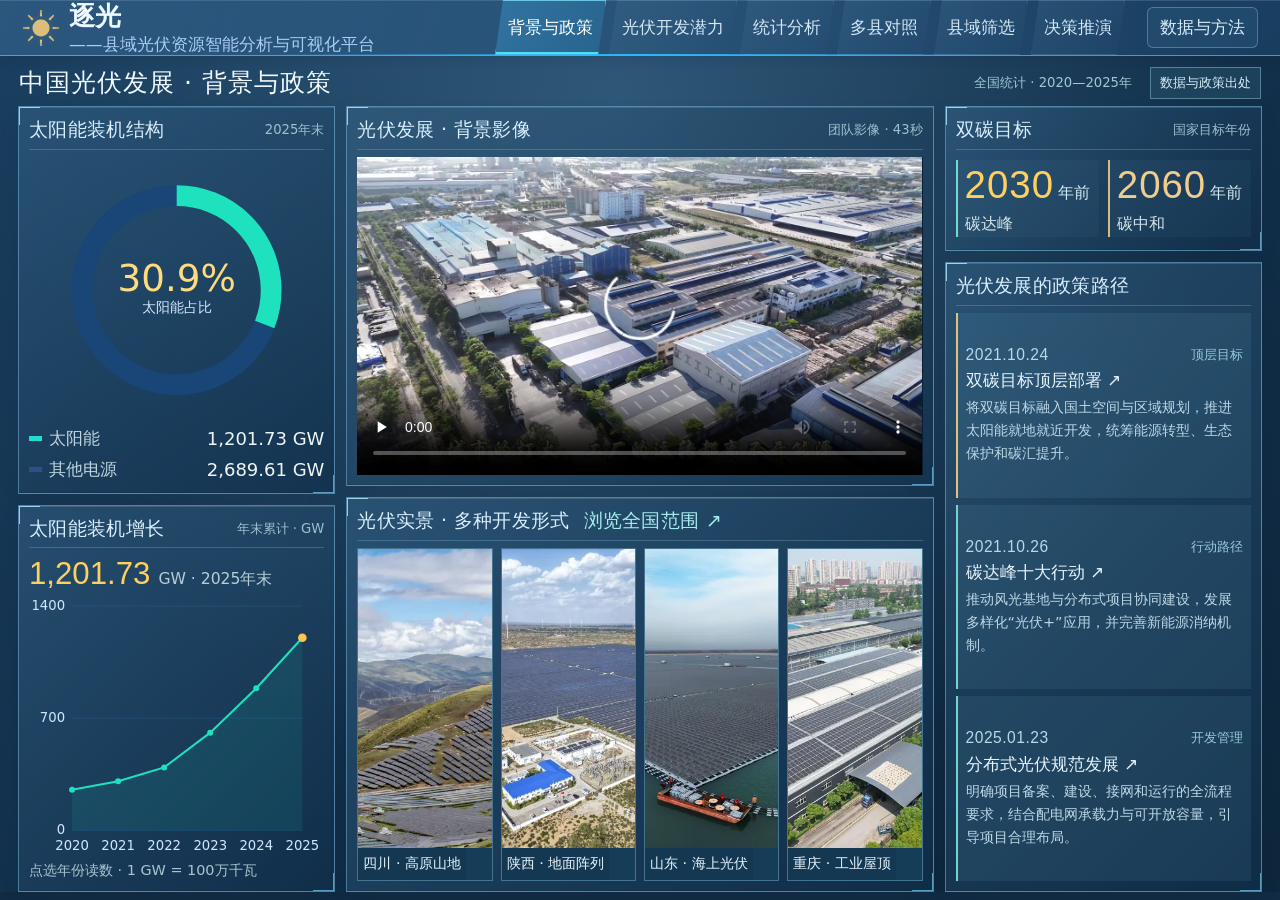
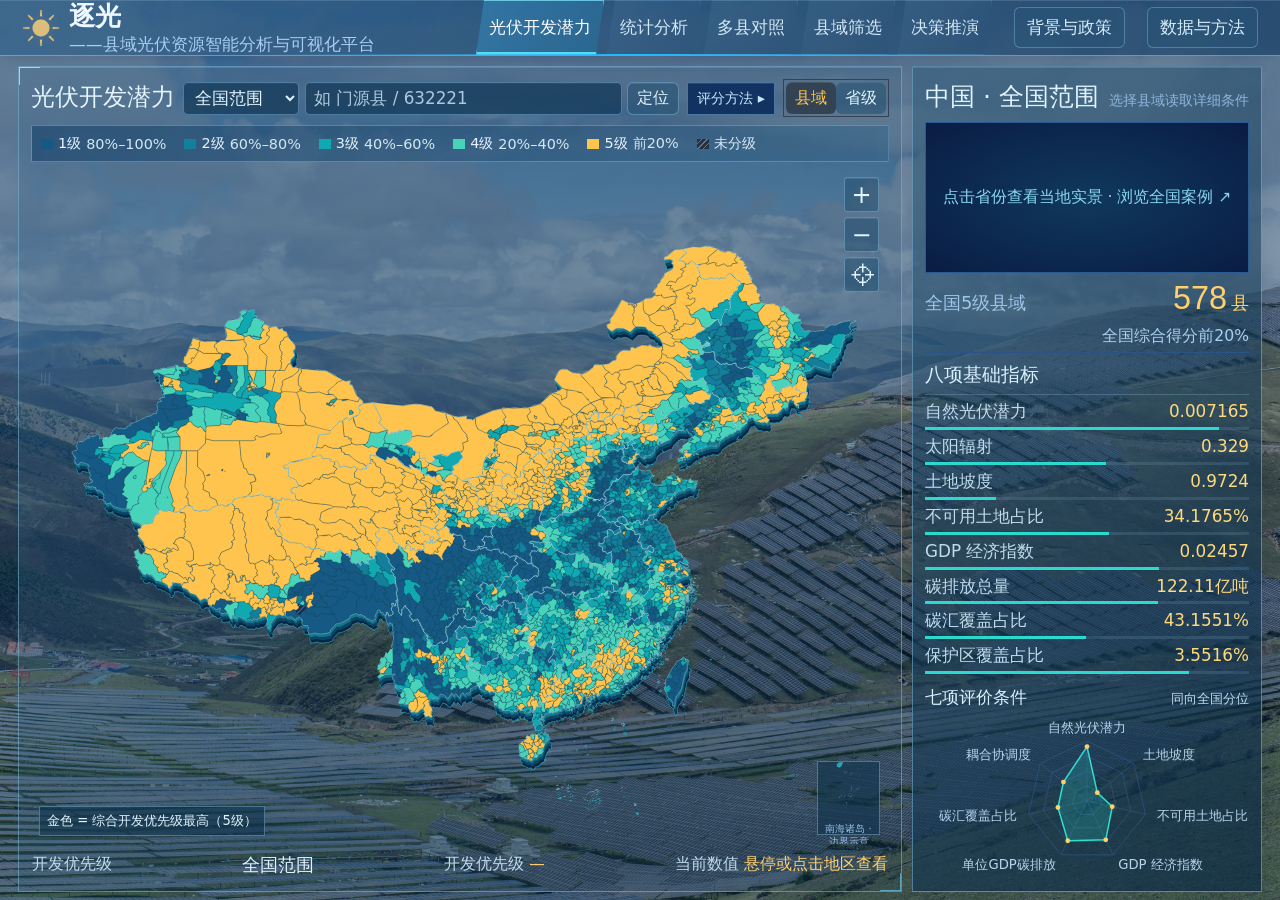
